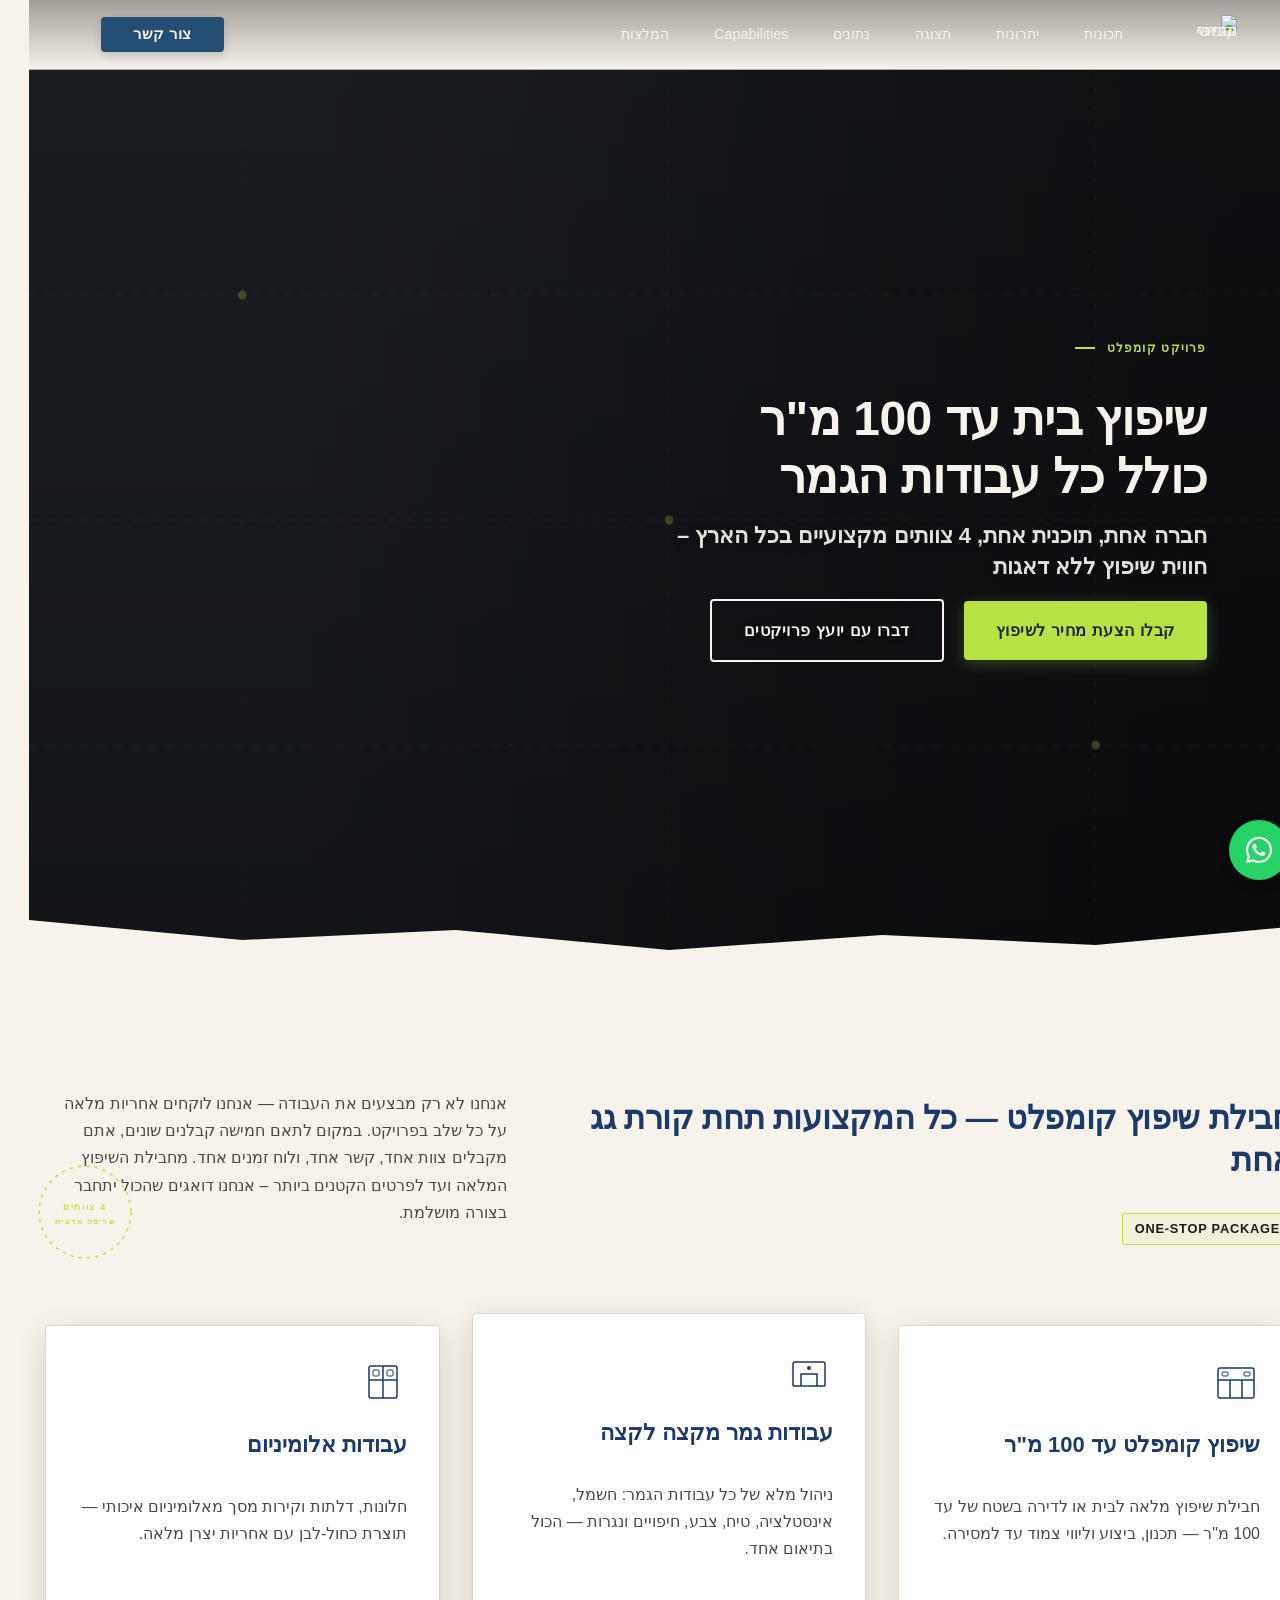
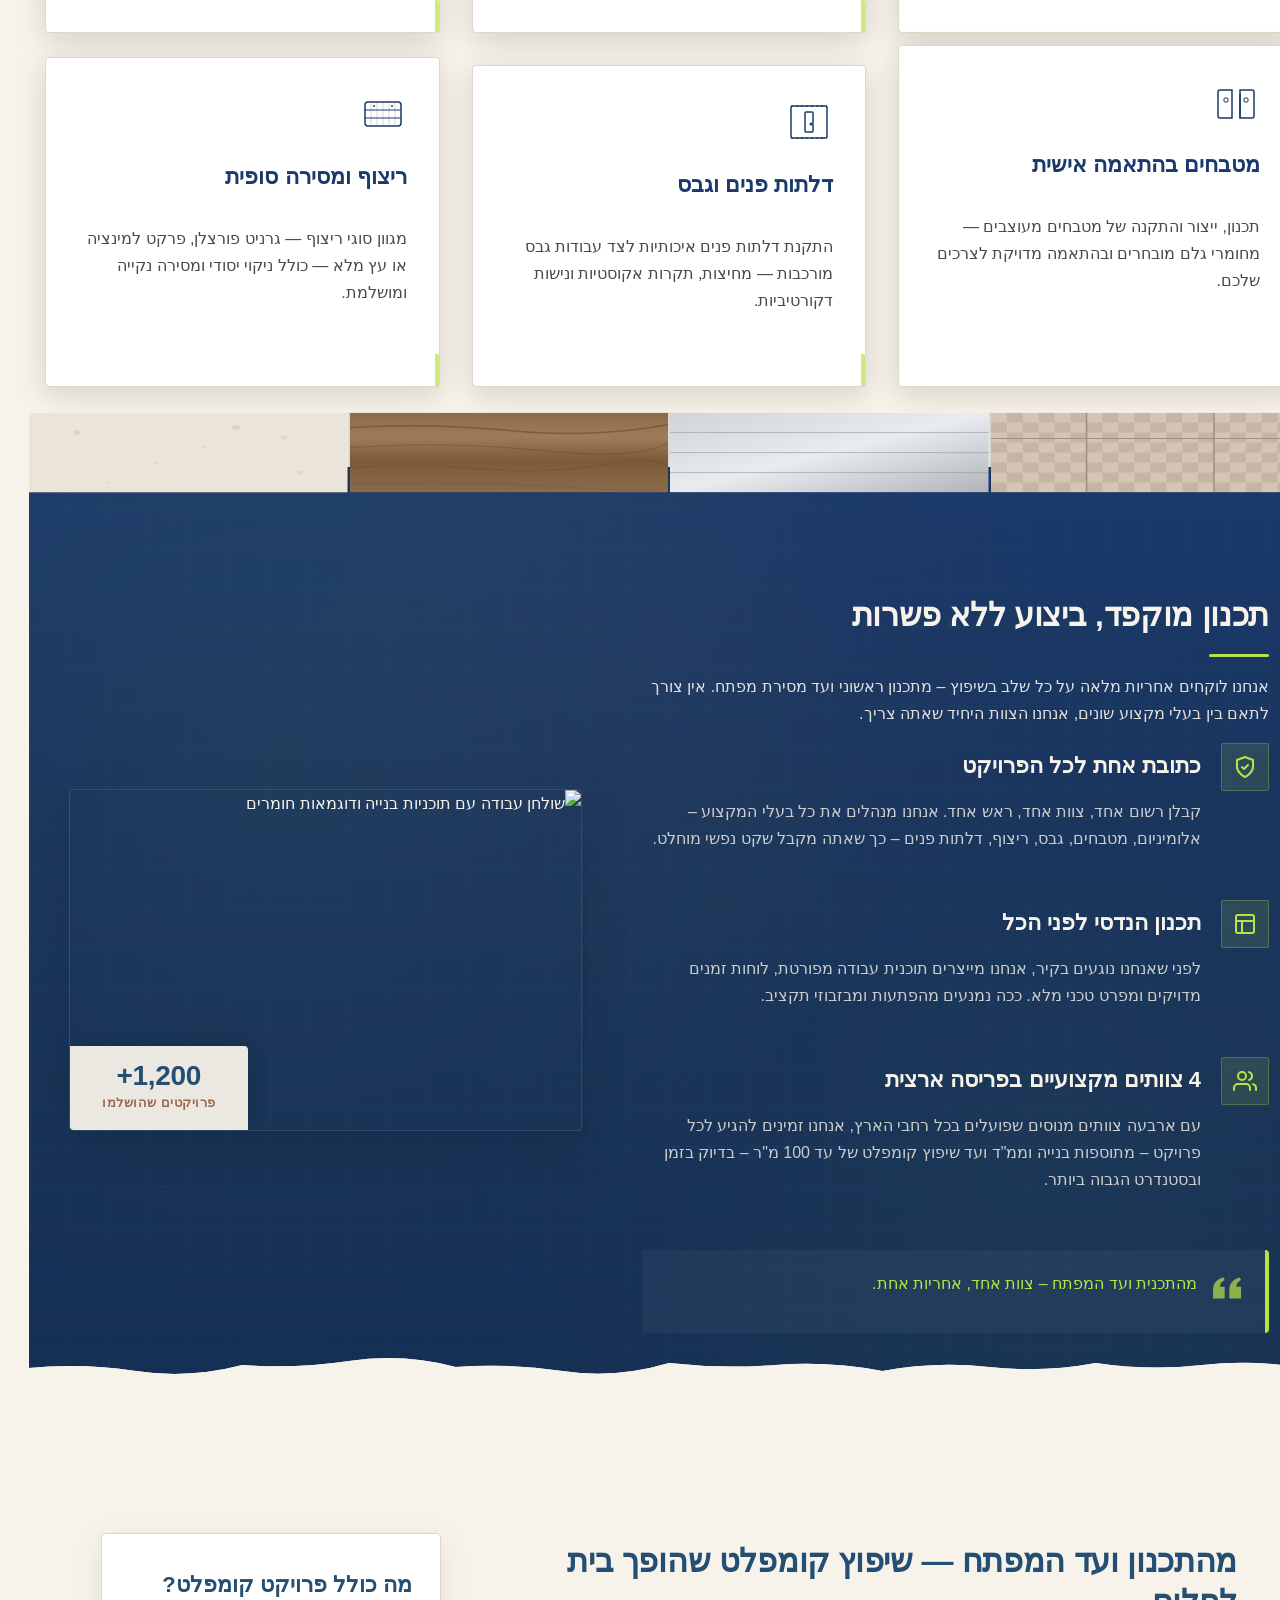
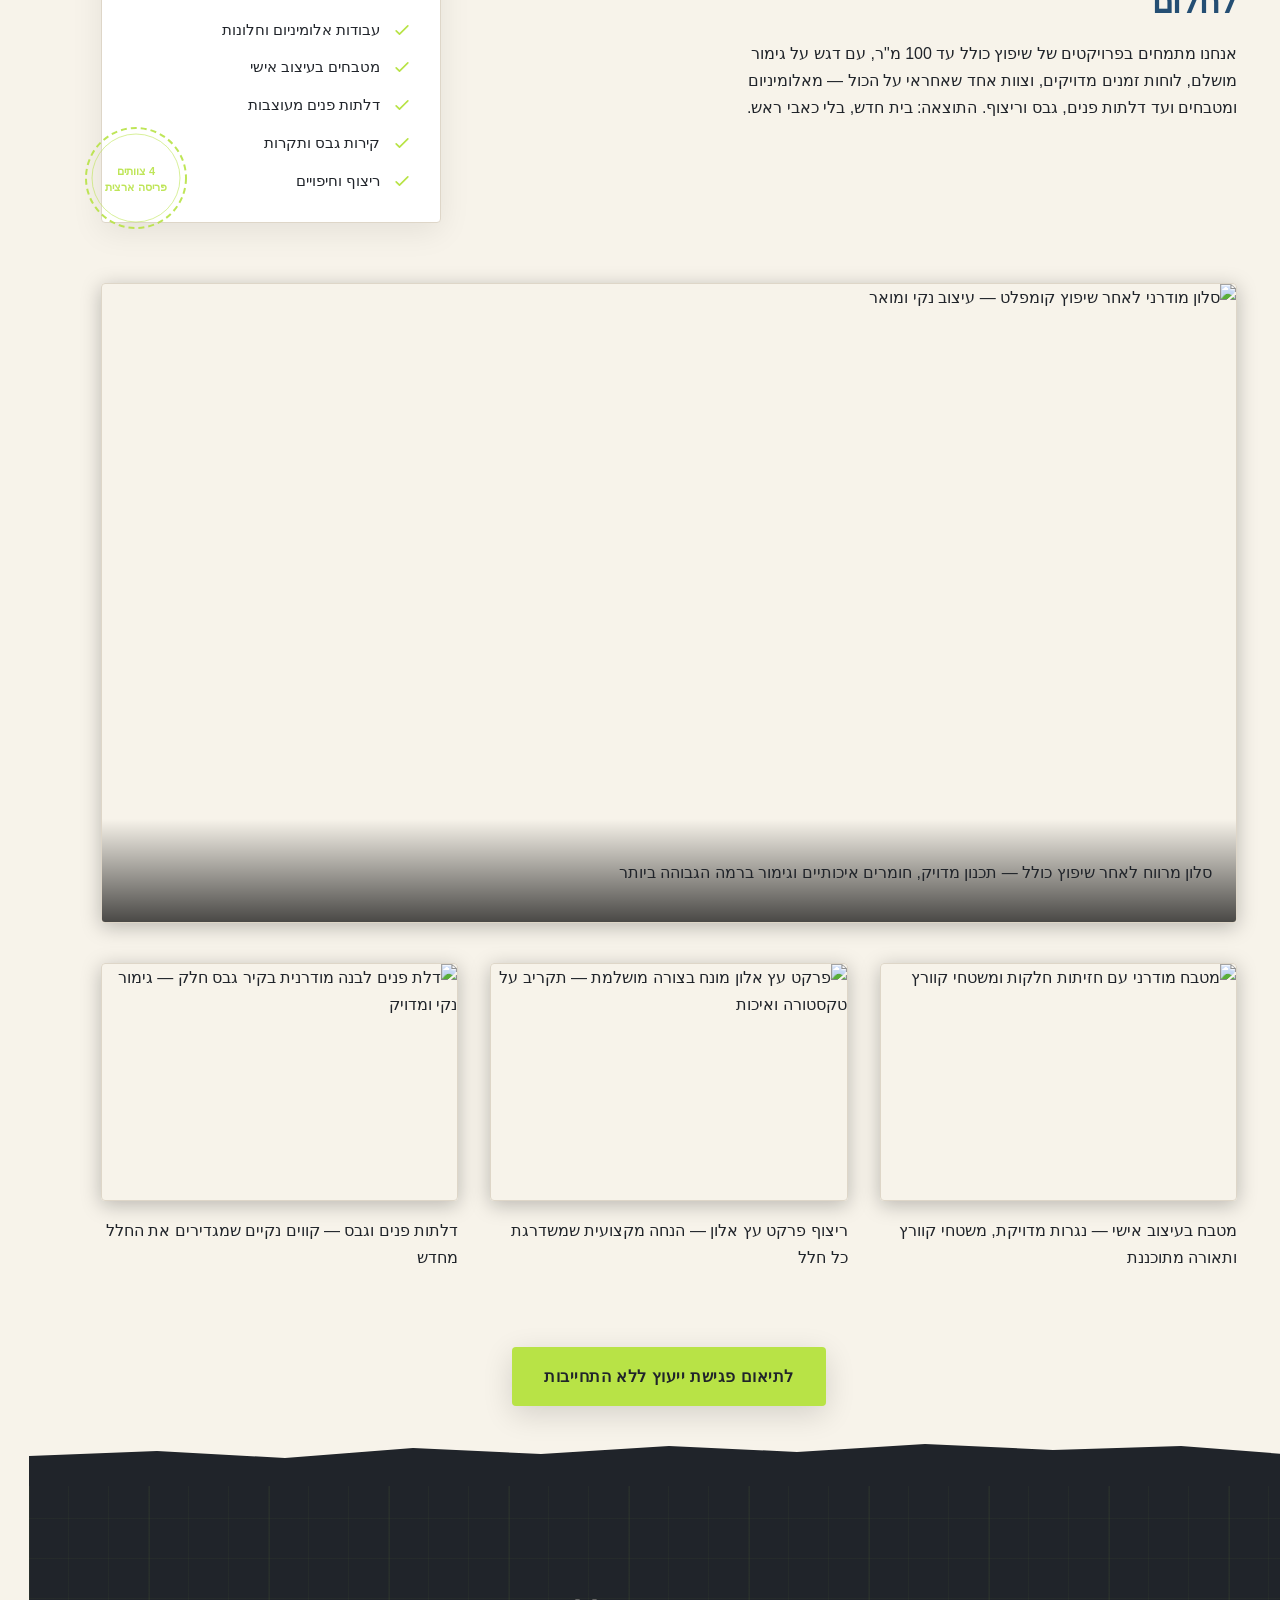
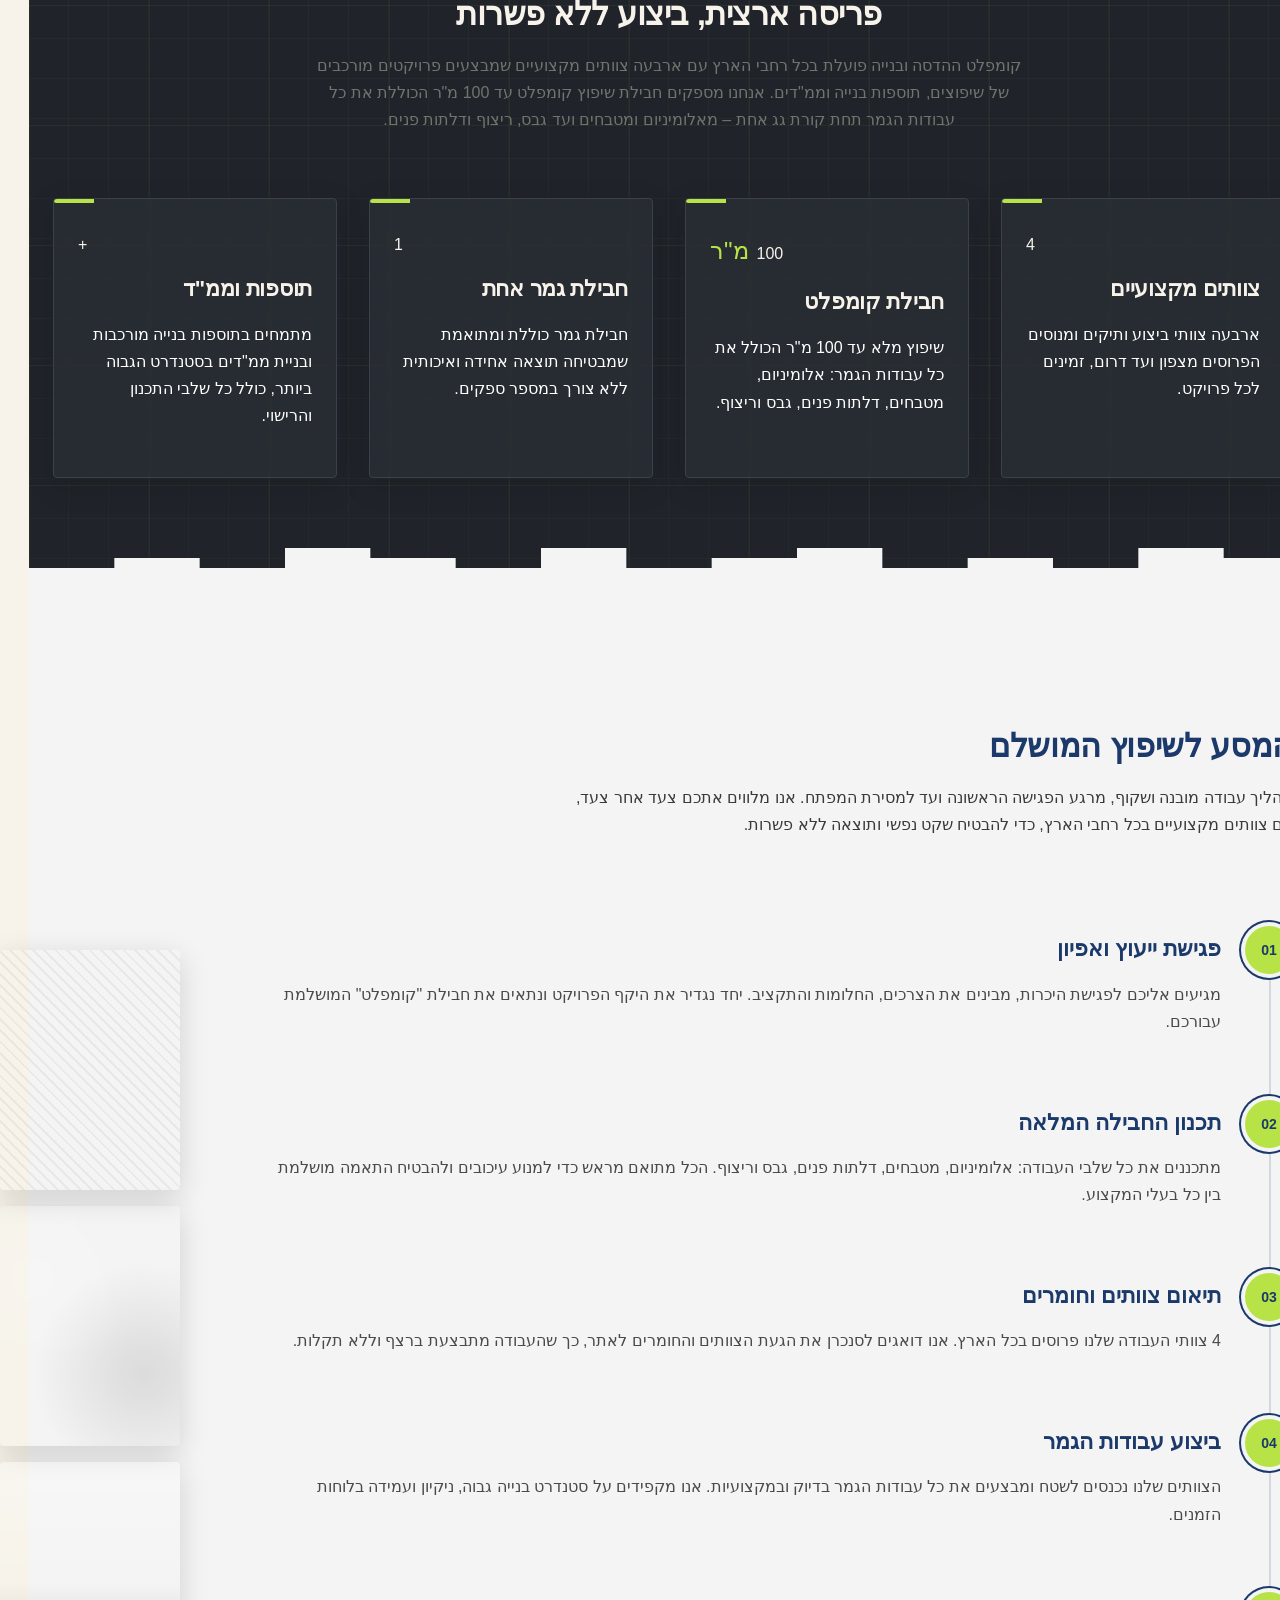
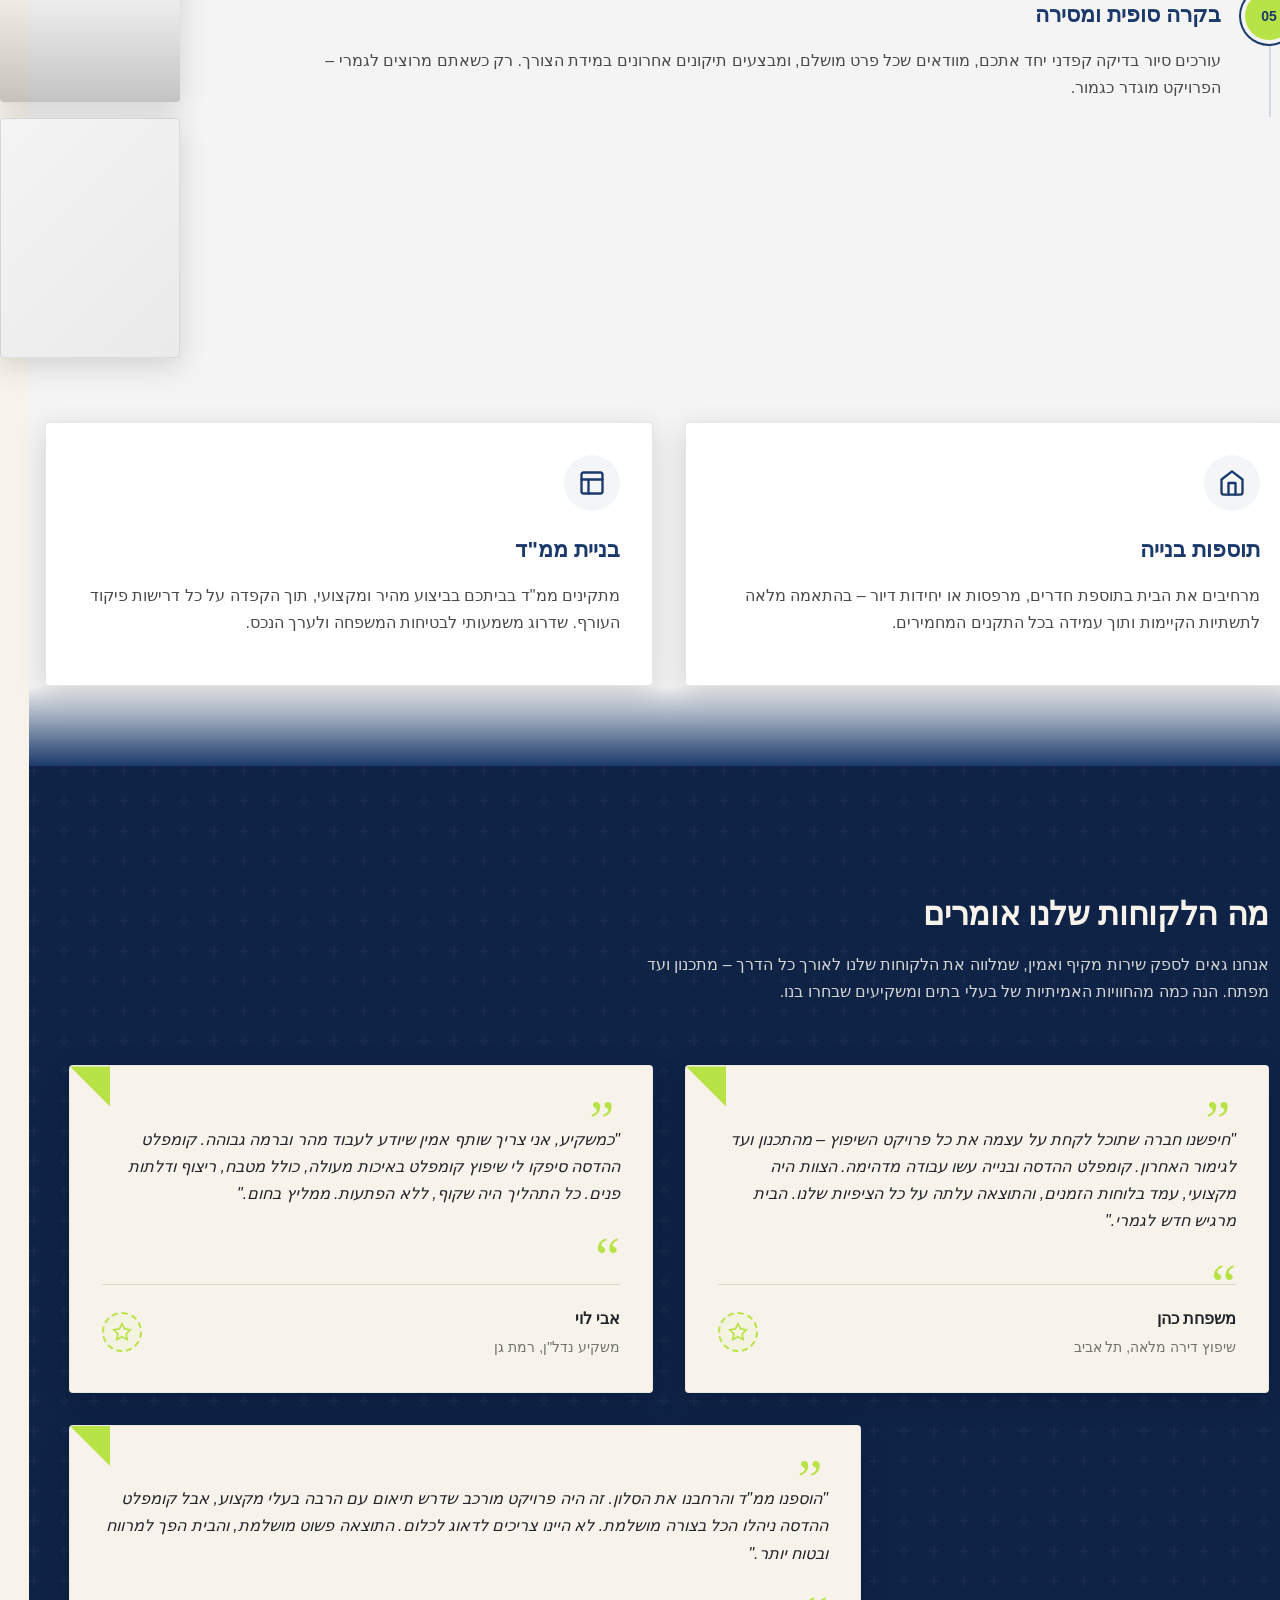
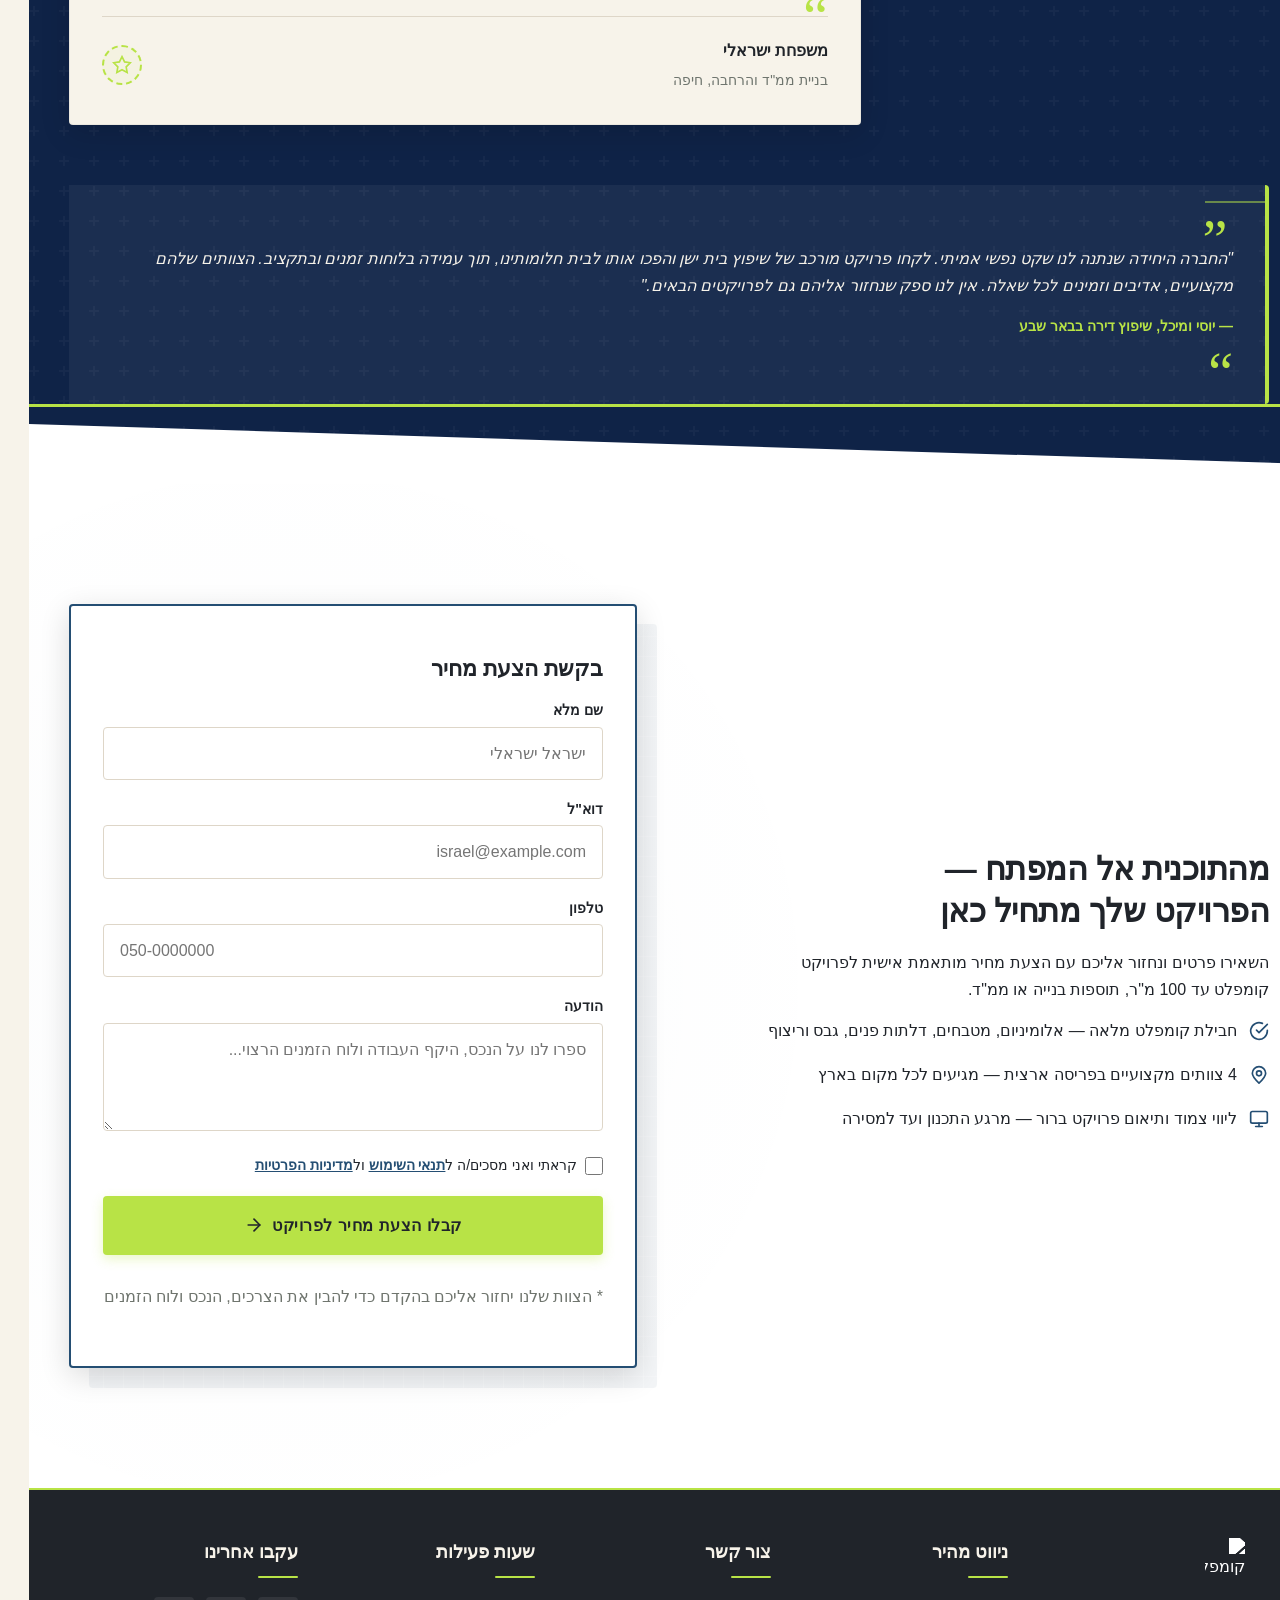
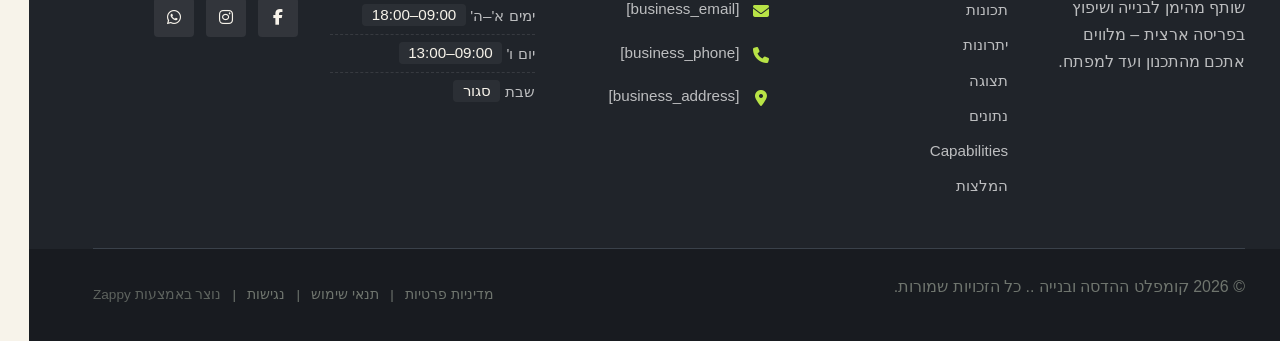
==== public/index.html @ 0e2bf9fd "Initial website commit" ====
<!doctype html><html dir="rtl" lang="he"><head><meta charset="UTF-8"><meta content="width=device-width,initial-scale=1" name="viewport"><meta content="index, follow" name="robots"><title>חבילת שיפוץ מלאה עד 100 מ״ר — קומפלט ההדסה ובנייה .</title><meta content="מחפשים שיפוצניק שמספק חוויה כוללת? קומפלט ההדסה מתמחים בחבילות שיפוץ ביתי עם אלומיניום, מטבחים, גבס וריצוף. ארבעה צוותים מקצועיים בפריסה ארצית." name="description"><meta content="שיפוצניק, שיפוצים בירושלים, חבילת שיפוץ מלאה, חברת שיפוצים ארצית, שיפוץ ביתי כולל" name="keywords"><link href="/assets/favicon.ico" rel="icon" type="image/x-icon"><link href="/assets/favicon-16x16.png" rel="icon" type="image/png" sizes="16x16"><link href="/assets/favicon-32x32.png" rel="icon" type="image/png" sizes="32x32"><link href="/assets/favicon-48x48.png" rel="icon" type="image/png" sizes="48x48"><link href="/assets/favicon-192x192.png" rel="icon" type="image/png" sizes="192x192"><link href="/assets/favicon-512x512.png" rel="icon" type="image/png" sizes="512x512"><link href="/assets/apple-touch-icon.png" rel="apple-touch-icon"><script>!function(){"use strict";var t="479a674d-bb8e-450c-9f7f-3952e49abede",e="https://api.zappy5.com/api/analytics/track",a=18e5,n=2592e6,o=!0,i=!0,r=!0;var s=function(){var e="zappy_visitor_"+t,a=null;try{if(a=localStorage.getItem(e)){var o=JSON.parse(a),i=Date.now();if(i-o.created<n)return o.lastSeen=i,localStorage.setItem(e,JSON.stringify(o)),o.id}}catch(t){console.warn("Zappy Analytics: LocalStorage not available")}var r="zv_"+Date.now()+"_"+Math.random().toString(36).substr(2,9);try{localStorage.setItem(e,JSON.stringify({id:r,created:Date.now(),lastSeen:Date.now()}))}catch(t){}return r}(),c=function(){var e="zappy_session_"+t,n=null;try{if(n=sessionStorage.getItem(e)){var o=JSON.parse(n),i=Date.now();if(i-o.timestamp<a)return o.timestamp=i,sessionStorage.setItem(e,JSON.stringify(o)),o.id}}catch(t){console.warn("Zappy Analytics: SessionStorage not available")}var r="zs_"+Date.now()+"_"+Math.random().toString(36).substr(2,9);try{sessionStorage.setItem(e,JSON.stringify({id:r,timestamp:Date.now()}))}catch(t){}return r}();function l(a,n){n=n||{};var o={website_id:t,event_type:a,page_path:window.location.pathname,referrer:document.referrer||"direct",visitor_id:s,session_id:c,metadata:n};if(navigator.sendBeacon){var i=new Blob([JSON.stringify(o)],{type:"application/json"});navigator.sendBeacon(e,i)}else fetch(e,{method:"POST",headers:{"Content-Type":"application/json"},body:JSON.stringify(o),keepalive:!0}).catch(function(t){console.warn("Zappy Analytics: Failed to track event",t)})}o&&l("pageview",{title:document.title,url:window.location.href}),i&&document.addEventListener("click",function(t){var e=t.target;if("BUTTON"===e.tagName||e.closest("button")){var a="BUTTON"===e.tagName?e:e.closest("button");l("click",{element:"button",text:a.textContent.trim().substring(0,100),id:a.id||null,class:a.className||null})}else if("A"===e.tagName||e.closest("a")){var n="A"===e.tagName?e:e.closest("a");l("navigation",{element:"link",text:n.textContent.trim().substring(0,100),href:n.href,external:n.hostname!==window.location.hostname})}},!0),r&&document.addEventListener("submit",function(t){var e=t.target;l("form_submit",{form_id:e.id||null,form_name:e.name||null,form_action:e.action||null,form_method:e.method||"GET"})},!0);var d=Date.now();window.addEventListener("beforeunload",function(){l("page_unload",{time_on_page:Math.floor((Date.now()-d)/1e3),page_path:window.location.pathname})}),window.zappyAnalytics={track:l,getVisitorId:function(){return s},getSessionId:function(){return c}}}()</script><meta content="חבילת שיפוץ מלאה עד 100 מ״ר — קומפלט ההדסה ובנייה ." property="og:title"><meta content="מחפשים שיפוצניק שמספק חוויה כוללת? קומפלט ההדסה מתמחים בחבילות שיפוץ ביתי עם אלומיניום, מטבחים, גבס וריצוף. ארבעה צוותים מקצועיים בפריסה ארצית." property="og:description"><meta content="summary_large_image" name="twitter:card"><meta content="חבילת שיפוץ מלאה עד 100 מ״ר — קומפלט ההדסה ובנייה ." name="twitter:title"><meta content="מחפשים שיפוצניק שמספק חוויה כוללת? קומפלט ההדסה מתמחים בחבילות שיפוץ ביתי עם אלומיניום, מטבחים, גבס וריצוף. ארבעה צוותים מקצועיים בפריסה ארצית." name="twitter:description"><meta content="website" property="og:type"><meta content="he_IL" property="og:locale"><style>.skip-link{position:absolute;top:0;left:0;transform:translateY(-200%);padding:12px 18px;background:var(--bg-dark,#1a1a1a);color:var(--text-light,#fff);font-weight:600;border-radius:0 0 8px 0;z-index:10000}.skip-link:focus{transform:none;outline:2px solid var(--ring,#fff);outline-offset:2px}:focus-visible{outline:2px solid var(--ring,currentColor);outline-offset:3px}</style><link href="/assets/favicon.ico" rel="icon" type="image/x-icon"><link href="/assets/favicon-16x16.png" rel="icon" type="image/png" sizes="16x16"><link href="/assets/favicon-32x32.png" rel="icon" type="image/png" sizes="32x32"><link href="/assets/favicon-48x48.png" rel="icon" type="image/png" sizes="48x48"><link href="/assets/favicon-192x192.png" rel="icon" type="image/png" sizes="192x192"><link href="/assets/favicon-512x512.png" rel="icon" type="image/png" sizes="512x512"><link href="/assets/apple-touch-icon.png" rel="apple-touch-icon"><link href="https://cdn.jsdelivr.net/npm/vanilla-cookieconsent@3/dist/cookieconsent.css" rel="stylesheet"><style id="zappy-critical-above-fold-css">html{box-sizing:border-box;-webkit-text-size-adjust:100%}*,::after,::before{box-sizing:inherit}body{margin:0;min-width:320px;overflow-x:clip}img,svg,video{max-width:100%;height:auto}main{display:block}.container{width:min(100% - 32px,1200px);margin-inline:auto}.navbar,header .navbar,header[role=banner],nav.navbar{position:relative;z-index:1000;width:100%}.nav-container,.navbar .container{display:flex;align-items:center;justify-content:space-between;min-height:64px}.logo,.logo-link img{display:block;width:35px;height:35px;object-fit:contain}#navMenu,.nav-menu{list-style:none}.fa,.fa-brands,.fa-regular,.fa-solid,.fab,.far,.fas{display:inline-block;min-width:1em;text-align:center}html:not(#zappy-noop) .navbar:has(.nav-ecommerce-icons)>.phone-header-btn,html:not(#zappy-noop)[data-zappy-site-type=ecommerce] .phone-header-btn{display:none!important;visibility:hidden!important;width:0!important;height:0!important;pointer-events:none!important}.hero-section,.index-hero-section,section[class*=hero]{position:relative;overflow:hidden;min-height:560px}.hero-bg-image,.hero-bg-wrapper,section[class*=hero] [class*=hero-bg]{position:absolute;inset:0;width:100%;height:100%}.hero-bg-image img,.hero-bg-wrapper img,section[class*=hero] [data-hero-bg],section[class*=hero] img[data-hero-background=true]{width:100%!important;height:100%!important;object-fit:cover!important;display:block}.hero-content,section[class*=hero] .container{position:relative;z-index:2}@media(max-width:768px){:root{--header-height:72px;--total-header-height:72px;--zappy-mobile-menu-top:72px}html[data-zappy-site-type=ecommerce] body{padding-top:var(--total-header-height,72px)}html[data-zappy-site-type=ecommerce] body>.navbar:not(.zappy-catalog-menu),html[data-zappy-site-type=ecommerce] body>nav.navbar{position:fixed!important;top:0;left:0;right:0;z-index:100000;width:100%;margin-bottom:0}.zappy-catalog-menu{position:fixed;top:var(--header-height,72px);left:0;right:0;z-index:99999}.nav-container,.navbar .container{min-height:60px}#navMenu,.nav-menu{max-width:100vw;overflow-x:hidden}.hero-section,.index-hero-section,section[class*=hero]{min-height:100svh}.hero-bg-image,.hero-bg-wrapper,.hero-scrim{min-height:100svh}}</style><link href="/styles.css" rel="preload" as="style"><link href="/styles.css" rel="stylesheet" media="print" onload='this.media="all"'><noscript><link href="/styles.css" rel="stylesheet"></noscript><script>window.ZAPPY_WEBSITE_ID="479a674d-bb8e-450c-9f7f-3952e49abede",window.ZAPPY_API_BASE="https://api.zappy5.com"</script><link href="/assets/site-index-hero-image-1.webp" rel="preload" as="image" fetchpriority="high"><style id="zappy-dropdown-submenu-styles">#navMenu li:has(.sub-menu),.nav-menu li:has(.sub-menu),.navbar li:has(.sub-menu),nav li:has(.sub-menu){position:relative}#navMenu .sub-menu,.nav-menu .sub-menu,.navbar .sub-menu,nav .sub-menu{display:block!important;position:absolute!important;top:100%;left:0;min-width:220px;background:#fff;border-radius:8px;box-shadow:0 8px 25px rgba(0,0,0,.15);padding:8px 0;opacity:0;visibility:hidden;transform:translateY(10px);transition:all .3s ease;z-index:1000;list-style:none;pointer-events:none}#navMenu li:hover>.sub-menu,.nav-menu li:hover>.sub-menu,.navbar li:hover>.sub-menu,nav li:hover>.sub-menu{opacity:1!important;visibility:visible!important;transform:translateY(0)!important;pointer-events:auto!important}.sub-menu li{list-style:none;margin:0;padding:0}.sub-menu a{display:block!important;padding:10px 16px!important;color:var(--text-dark,#333)!important;font-weight:500;text-decoration:none;white-space:nowrap;transition:background-color .2s}.sub-menu .zappy-nav-child>a{padding-left:28px!important;font-size:.9em!important;opacity:.85!important}[dir=rtl] .sub-menu .zappy-nav-child>a,html[lang=ar] .sub-menu .zappy-nav-child>a,html[lang=he] .sub-menu .zappy-nav-child>a{padding-left:10px!important;padding-right:28px!important}.sub-menu .zappy-nav-parent>a{font-weight:600!important}.sub-menu a:hover{background-color:#f5f5f5}[dir=rtl] .nav-menu .sub-menu,[dir=rtl] .navbar .sub-menu,[dir=rtl] nav .sub-menu,html[lang=ar] .nav-menu .sub-menu,html[lang=ar] .navbar .sub-menu,html[lang=ar] nav .sub-menu,html[lang=he] .nav-menu .sub-menu,html[lang=he] .navbar .sub-menu,html[lang=he] nav .sub-menu{left:auto!important;right:0!important}.sub-menu:empty,.sub-menu:not(:has(li)):not(:has(> a)),.sub-menu:not(:has(li:not(.zappy-hidden-menu-item))):not(:has(> a)){display:none!important;opacity:0!important;visibility:hidden!important;pointer-events:none!important}li:has(.menu-group-title):hover>.sub-menu{opacity:1!important;visibility:visible!important;transform:translateY(0)!important;pointer-events:auto!important}#navMenu>li>.menu-group-title,.nav-menu>li>.menu-group-title{display:inline-block;padding:.5rem 1rem;cursor:default;user-select:none}@media (max-width:768px){#navMenu .sub-menu,.nav-menu .sub-menu,.navbar .sub-menu,nav .sub-menu{position:static!important;transform:none!important;box-shadow:none!important;background:0 0!important;max-height:0;overflow:hidden;opacity:0;visibility:hidden;transition:max-height .3s ease,opacity .3s ease;padding:0!important;border-radius:0!important}#navMenu .sub-menu.mobile-expanded,.nav-menu .sub-menu.mobile-expanded,.navbar .sub-menu.mobile-expanded{max-height:none!important;overflow-y:visible!important;opacity:1!important;visibility:visible!important;padding:8px 0 8px 16px!important}[dir=rtl] .sub-menu.mobile-expanded,html[lang=he] .sub-menu.mobile-expanded{padding:8px 16px 8px 0!important}#navMenu li:hover>.sub-menu,.nav-menu li:hover>.sub-menu,.navbar li:hover>.sub-menu,nav li:hover>.sub-menu{opacity:0;visibility:hidden;pointer-events:none}#navMenu li>.sub-menu.mobile-expanded,.nav-menu li>.sub-menu.mobile-expanded,.navbar li>.sub-menu.mobile-expanded,nav li>.sub-menu.mobile-expanded{opacity:1!important;visibility:visible!important;pointer-events:auto!important}#navMenu li:has(.sub-menu),.nav-menu li:has(.sub-menu),.navbar li:has(.sub-menu),nav li:has(.sub-menu){display:flex!important;flex-wrap:wrap!important;align-items:center!important;position:relative!important;min-height:44px!important}#navMenu li:has(.sub-menu)>a,.nav-menu li:has(.sub-menu)>a,.navbar li:has(.sub-menu)>a,nav li:has(.sub-menu)>a{flex:1!important;min-width:0!important}#navMenu li:has(.sub-menu)>.menu-group-title,.nav-menu li:has(.sub-menu)>.menu-group-title,.navbar li:has(.sub-menu)>.menu-group-title,nav li:has(.sub-menu)>.menu-group-title{flex:1!important;min-width:0!important;padding:0!important;line-height:inherit!important}#navMenu li:has(.sub-menu)>.sub-menu,.nav-menu li:has(.sub-menu)>.sub-menu,.navbar li:has(.sub-menu)>.sub-menu,nav li:has(.sub-menu)>.sub-menu{flex-basis:100%!important;width:100%!important}#navMenu li:has(.sub-menu)>a [class*=arrow],#navMenu li:has(.sub-menu)>a [class*=chevron],.nav-menu li:has(.sub-menu)>a .fa-angle-down,.nav-menu li:has(.sub-menu)>a .fa-chevron-down,.nav-menu li:has(.sub-menu)>a [class*=arrow],.nav-menu li:has(.sub-menu)>a [class*=chevron],nav li:has(.sub-menu)>a [class*=arrow],nav li:has(.sub-menu)>a [class*=chevron]{display:none!important;visibility:hidden!important}.mobile-submenu-toggle{display:flex!important;align-items:center!important;justify-content:center!important;width:44px!important;height:auto!important;background:0 0!important;border:none!important;cursor:pointer!important;color:var(--text-light)!important;position:static!important;flex-shrink:0!important;align-self:stretch!important;z-index:2!important;padding:0!important;margin:0!important}.mobile-submenu-toggle::after{content:''!important;width:0!important;height:0!important;border-left:6px solid transparent!important;border-right:6px solid transparent!important;border-top:7px solid currentColor!important;transition:transform .3s ease!important}.mobile-submenu-toggle.expanded::after{transform:rotate(180deg)!important}.sub-menu a{padding:10px 0!important;display:block!important;color:var(--text-light)!important;white-space:normal!important}.sub-menu .zappy-nav-child>a{padding-left:28px!important;font-size:.9em!important;opacity:.85!important}[dir=rtl] .sub-menu .zappy-nav-child>a,html[lang=ar] .sub-menu .zappy-nav-child>a,html[lang=he] .sub-menu .zappy-nav-child>a{padding-left:0!important;padding-right:28px!important}.sub-menu .zappy-nav-parent>a{font-weight:600!important}#navMenu.active,.nav-menu.active{max-width:100vw!important;overflow-x:hidden!important;box-sizing:border-box!important}.navbar .sub-menu li a,.zappy-products-dropdown .sub-menu a,nav.navbar .sub-menu li a{color:var(--text-light)!important}}@media (min-width:769px){.mobile-submenu-toggle{display:none!important}}</style><style id="zappy-widget-visibility">html[dir=rtl] .whatsapp-float{right:20px!important;left:auto!important}html:not([dir]) .whatsapp-float,html[dir=ltr] .whatsapp-float{left:20px!important;right:auto!important}html[dir=rtl] #mic-access-tool-general-button,html[dir=rtl] #mic-init-access-tool #mic-access-tool-general-button,html[dir=rtl] #mic-init-access-tool .mic-access-tool-general-button,html[dir=rtl] ._access-icon,html[dir=rtl] .mic-access-tool-general-button{left:20px!important;right:auto!important}html:not([dir]) #mic-access-tool-general-button,html:not([dir]) #mic-init-access-tool #mic-access-tool-general-button,html:not([dir]) #mic-init-access-tool .mic-access-tool-general-button,html:not([dir]) ._access-icon,html:not([dir]) .mic-access-tool-general-button,html[dir=ltr] #mic-access-tool-general-button,html[dir=ltr] #mic-init-access-tool #mic-access-tool-general-button,html[dir=ltr] #mic-init-access-tool .mic-access-tool-general-button,html[dir=ltr] ._access-icon,html[dir=ltr] .mic-access-tool-general-button{right:20px!important;left:auto!important}@media (max-width:768px){.whatsapp-float{display:flex!important}}@media (min-width:769px){.whatsapp-float{display:flex!important}}@media (max-width:768px){#mic-access-tool-general-button,#mic-init-access-tool #mic-access-tool-general-button,#mic-init-access-tool .mic-access-tool-general-button,._access-icon,.mic-access-tool-general-button{display:flex!important;visibility:visible!important;opacity:1!important;pointer-events:auto!important}#mic-access-tool-box.opened-mic-access-tool,#mic-init-access-tool #mic-access-tool-box.opened-mic-access-tool,.mic-access-tool-box.opened-mic-access-tool{visibility:visible!important;opacity:1!important;pointer-events:auto!important}}@media (min-width:769px){#mic-access-tool-general-button,#mic-init-access-tool #mic-access-tool-general-button,#mic-init-access-tool .mic-access-tool-general-button,._access-icon,.mic-access-tool-general-button{display:flex!important;visibility:visible!important;opacity:1!important;pointer-events:auto!important}#mic-access-tool-box.opened-mic-access-tool,#mic-init-access-tool #mic-access-tool-box.opened-mic-access-tool,.mic-access-tool-box.opened-mic-access-tool{visibility:visible!important;opacity:1!important;pointer-events:auto!important}}</style></head><body><a href="#main" class="skip-link">דלג לתוכן הראשי</a><nav class="navbar" dir="rtl"><button class="mobile-toggle" aria-label="Menu" id="mobileToggle"><svg viewBox="0 0 24 24" fill="none" height="24" width="24" class="hamburger-icon"><path d="M3 12h18M3 6h18M3 18h18" stroke="currentColor" stroke-width="2" stroke-linecap="round"></path></svg> <svg viewBox="0 0 24 24" fill="none" height="24" width="24" class="close-icon" style="display:none"><path d="M18 6L6 18M6 6l12 12" stroke="currentColor" stroke-width="2" stroke-linecap="round"></path></svg></button> <button class="phone-header-btn" aria-label="Call" data-phone="+972-0-000-0000"><svg viewBox="0 0 24 24" fill="currentColor" height="20" width="20"><path d="M22 16.92v3a2 2 0 0 1-2.18 2 19.79 19.79 0 0 1-8.63-3.07 19.5 19.5 0 0 1-6-6 19.79 19.79 0 0 1-3.07-8.67A2 2 0 0 1 4.11 2h3a2 2 0 0 1 2 1.72 12.84 12.84 0 0 0 .7 2.81 2 2 0 0 1-.45 2.11L8.09 9.91a16 16 0 0 0 6 6l1.27-1.27a2 2 0 0 1 2.11-.45 12.84 12.84 0 0 0 2.81.7A2 2 0 0 1 22 16.92z"></path></svg></button><div class="nav-container"><div class="nav-right-group"><div class="nav-brand"><a href="/" class="logo-link"><img alt="קומפלט ההדסה ובנייה ." decoding="async" height="35" src="/assets/site-----image-1.webp" width="35" class="logo"></a></div><ul class="nav-menu" id="navMenu"><li><a href="#features">תכונות</a></li><li><a href="#benefits">יתרונות</a></li><li><a href="#showcase">תצוגה</a></li><li><a href="#stats">נתונים</a></li><li><a href="#capabilities">Capabilities</a></li><li><a href="#testimonials">המלצות</a></li><li class="mobile-contact-link nav-cta-mobile-item"><a href="#cta" class="nav-cta-btn">צור קשר</a></li></ul></div><div class="nav-cta-container"><a href="#cta" class="nav-cta-btn">צור קשר</a></div></div></nav><script>window.addEventListener("load",function(){const e=document.querySelector(".navbar, nav, header");if(!e)return void console.log("[Navbar] Navbar element not found");let t=document.getElementById("mobileToggle")||document.querySelector(".mobile-toggle")||document.querySelector(".hamburger")||document.querySelector(".hamburger-menu")||document.querySelector(".menu-toggle")||document.querySelector(".burger-menu")||document.querySelector('[aria-label="Menu"]')||document.querySelector('[aria-label="תפריט"]');const o=document.querySelector(".phone-header-btn"),n=window.getComputedStyle(e);let r=n.backgroundColor;if(console.log("[Navbar] Initial navbar background:",r),"transparent"===r||"rgba(0, 0, 0, 0)"===r||r.startsWith("rgba")&&r.includes(", 0)")){const e=n.backgroundImage;if(e&&"none"!==e)console.log("[Navbar] Navbar has background image/gradient, using dark text"),r="rgb(240, 240, 240)";else{const e=window.getComputedStyle(document.body).backgroundColor;console.log("[Navbar] Navbar transparent, using body background:",e),r=e}}const a=r.match(/\d+/g);if(a&&a.length>=3){const e=(.299*parseInt(a[0])+.587*parseInt(a[1])+.114*parseInt(a[2]))/255;console.log("[Navbar] Mobile button colors preserved from Claude CSS (luminance:",e.toFixed(2)+")");const n=document.createElement("style");n.id="zappy-mobile-nav-fix";document.documentElement.lang;document.documentElement.dir,n.textContent='\n        /* Hide mobile buttons on desktop, show only on mobile */\n        @media (min-width: 769px) {\n          .mobile-toggle,\n          .phone-header-btn {\n            display: none !important;\n          }\n        }\n        \n        /* Show and position mobile buttons correctly on mobile */\n        @media (max-width: 768px) {\n          .navbar,\n          nav.navbar {\n            min-height: 70px !important;\n          }\n\n          .mobile-toggle,\n          .phone-header-btn {\n            position: absolute !important;\n            top: 0 !important;\n            bottom: 0 !important;\n            margin-top: auto !important;\n            margin-bottom: auto !important;\n            transform: none !important;\n            z-index: 1001 !important;\n            display: flex !important;\n            align-items: center !important;\n            justify-content: center !important;\n            width: 36px !important;\n            height: 36px !important;\n            border-radius: 50% !important;\n            border: none !important;\n            cursor: pointer !important;\n            padding: 6px !important;\n            background: none !important;\n            color: var(--nav-text, var(--text-light)) !important;\n            touch-action: manipulation !important;\n            -webkit-tap-highlight-color: transparent !important;\n          }\n\n          html[data-zappy-site-type="ecommerce"] .phone-header-btn,\n          body[data-zappy-site-type="ecommerce"] .phone-header-btn,\n          html[data-zappy-site-type="ecommerce"] header .phone-header-btn,\n          html[data-zappy-site-type="ecommerce"] nav .phone-header-btn {\n            display: none !important;\n            visibility: hidden !important;\n            width: 0 !important;\n            height: 0 !important;\n            min-width: 0 !important;\n            overflow: hidden !important;\n          }\n          \n          /* LTR positioning (default): hamburger LEFT, phone RIGHT */\n          html:not([dir="rtl"]):not([lang="he"]):not([lang="ar"]) .mobile-toggle,\n          html[dir="ltr"] .mobile-toggle {\n            left: 12px !important;\n            right: auto !important;\n          }\n          html:not([dir="rtl"]):not([lang="he"]):not([lang="ar"]) .phone-header-btn,\n          html[dir="ltr"] .phone-header-btn {\n            right: 12px !important;\n            left: auto !important;\n          }\n          \n          /* RTL positioning: hamburger RIGHT, phone LEFT */\n          html[dir="rtl"] .mobile-toggle,\n          html[lang="he"] .mobile-toggle,\n          html[lang="ar"] .mobile-toggle {\n            right: 12px !important;\n            left: auto !important;\n          }\n          html[dir="rtl"] .phone-header-btn,\n          html[lang="he"] .phone-header-btn,\n          html[lang="ar"] .phone-header-btn {\n            left: 12px !important;\n            right: auto !important;\n          }\n          \n          /* CRITICAL: Ensure nav-container has min-height on mobile */\n          /* All children are positioned absolutely/fixed on mobile, so height:auto collapses to 0 */\n          .nav-container {\n            min-height: 70px !important;\n            position: relative !important;\n          }\n          \n          /* Ensure SVG icons are properly sized and inherit color */\n          .mobile-toggle svg,\n          .phone-header-btn svg {\n            width: 24px !important;\n            height: 24px !important;\n            /* Don\'t force display - let JavaScript control hamburger/close toggle */\n          }\n          \n          /* Reset nav-cta-container on mobile - remove desktop box-shadow/padding */\n          /* that creates a visible ghost box when CTA button is hidden */\n          .nav-cta-container {\n            box-shadow: none !important;\n            padding: 0 !important;\n          }\n          \n          /* Hide nav-cta-container entirely on mobile when there\'s no lang-switcher */\n          /* (only the CTA button is inside, and it\'s hidden on mobile) */\n          .nav-cta-container:not(:has(.lang-switcher)) {\n            display: none !important;\n          }\n          \n          /* CRITICAL: Prevent hero image fade gradient from bleeding over headline text */\n          /* The .image-fade-gradient has bottom: -30px (extends below parent) */\n          /* On mobile stacked layout, this overlaps the h1 text below the image */\n          .hero-image-column {\n            overflow: hidden !important;\n          }\n          .image-fade-gradient {\n            bottom: 0 !important;\n          }\n          \n          /* Hide desktop language switcher on mobile - hamburger menu handles it */\n          /* High specificity to override stored CSS */\n          .lang-switcher,\n          .nav-cta-container .lang-switcher,\n          .nav-container .lang-switcher,\n          .navbar .lang-switcher,\n          .navbar .nav-cta-container .lang-switcher {\n            display: none !important;\n          }\n        }\n      ';const r=document.getElementById("zappy-mobile-nav-fix");r&&r.remove(),document.head.appendChild(n),console.log("[Navbar] Critical CSS injected for mobile nav positioning");const i=window.innerWidth<=768;if(t){const e=t.querySelector(".hamburger-icon"),o=t.querySelector(".close-icon");e&&(e.style.setProperty("width","24px","important"),e.style.setProperty("height","24px","important"),e.style.setProperty("display","block","important")),o&&(o.style.setProperty("width","24px","important"),o.style.setProperty("height","24px","important"),o.style.setProperty("display","none","important")),i?(t.style.setProperty("position","absolute","important"),t.style.setProperty("top","0","important"),t.style.setProperty("bottom","0","important"),t.style.setProperty("margin-top","auto","important"),t.style.setProperty("margin-bottom","auto","important"),t.style.setProperty("transform","none","important"),t.style.setProperty("z-index","1001","important"),t.style.removeProperty("left"),t.style.removeProperty("right"),console.log("[Navbar] Mobile toggle positioning applied (mobile viewport)")):(t.style.removeProperty("position"),t.style.removeProperty("top"),t.style.removeProperty("transform"),t.style.removeProperty("z-index"),t.style.removeProperty("left"),t.style.removeProperty("right"),console.log("[Navbar] Desktop viewport - cleared mobile toggle inline positioning"))}if(o){const e=o.querySelector("svg");e&&(e.style.width="24px",e.style.height="24px",e.setAttribute("width","24"),e.setAttribute("height","24")),i?(o.style.setProperty("position","absolute","important"),o.style.setProperty("top","0","important"),o.style.setProperty("bottom","0","important"),o.style.setProperty("margin-top","auto","important"),o.style.setProperty("margin-bottom","auto","important"),o.style.setProperty("transform","none","important"),o.style.setProperty("z-index","1001","important"),o.style.removeProperty("left"),o.style.removeProperty("right"),console.log("[Navbar] Phone button positioning applied (mobile viewport)")):(o.style.removeProperty("position"),o.style.removeProperty("top"),o.style.removeProperty("transform"),o.style.removeProperty("z-index"),o.style.removeProperty("left"),o.style.removeProperty("right"),console.log("[Navbar] Desktop viewport - cleared phone button inline positioning"))}}else console.log("[Navbar] Could not parse background color:",r);t=document.getElementById("mobileToggle")||document.querySelector(".mobile-toggle")||document.querySelector(".hamburger")||document.querySelector(".hamburger-menu")||document.querySelector(".menu-toggle")||document.querySelector(".burger-menu")||document.querySelector('[aria-label="Menu"]')||document.querySelector('[aria-label="תפריט"]');const i=document.getElementById("navMenu")||document.querySelector(".nav-menu")||document.querySelector(".nav-links")||document.querySelector("nav ul:not(.submenu)");if(!t||!i)return void console.log("[Navbar] Mobile toggle or menu not found:",{toggle:!!t,menu:!!i});i.id||(i.id="navMenu"),console.log("[Navbar] Initializing mobile menu...");const l=t.cloneNode(!0);t.parentNode.replaceChild(l,t);var s=0;function p(e){var t=Date.now();t-s<300||(s=t,function(e){e.preventDefault(),e.stopPropagation();const t=l.querySelector(".hamburger-icon"),o=l.querySelector(".close-icon");i.classList.contains("active")?(i.classList.remove("active"),t&&t.style.setProperty("display","block","important"),o&&o.style.setProperty("display","none","important"),document.body.style.overflow="",document.body.classList.remove("menu-open"),console.log("[Navbar] Menu closed")):(i.classList.add("active"),t&&t.style.setProperty("display","none","important"),o&&o.style.setProperty("display","block","important"),document.body.style.overflow="hidden",document.body.classList.add("menu-open"),console.log("[Navbar] Menu opened"))}(e))}l.addEventListener("click",p),l.addEventListener("touchend",p),document.addEventListener("keydown",function(e){if(("Escape"===e.key||"Esc"===e.key)&&i.classList.contains("active")){const e=l.querySelector(".hamburger-icon"),t=l.querySelector(".close-icon");i.classList.remove("active"),e&&e.style.setProperty("display","block","important"),t&&t.style.setProperty("display","none","important"),document.body.style.overflow="",document.body.classList.remove("menu-open"),console.log("[Navbar] Menu closed (Escape)")}}),i.querySelectorAll("a").forEach(function(e){e.addEventListener("click",function(){if("#"===this.getAttribute("href"))return;const e=l.querySelector(".hamburger-icon"),t=l.querySelector(".close-icon");i.classList.remove("active"),e&&e.style.setProperty("display","block","important"),t&&t.style.setProperty("display","none","important"),document.body.style.overflow="",document.body.classList.remove("menu-open"),console.log("[Navbar] Menu closed (link clicked)")})});var m=i.querySelectorAll(".dropdown-toggle");m.forEach(function(e){e.addEventListener("click",function(e){e.preventDefault(),e.stopPropagation();var t=this.closest(".nav-dropdown");t&&(t.parentNode.querySelectorAll(".nav-dropdown.open").forEach(function(e){e!==t&&e.classList.remove("open")}),t.classList.toggle("open"),console.log("[Navbar] Dropdown toggled:",t.classList.contains("open")?"open":"closed"))})}),document.addEventListener("click",function(e){e.target.closest(".nav-dropdown")||document.querySelectorAll(".nav-dropdown.open").forEach(function(e){e.classList.remove("open")})}),console.log("[Navbar] Dropdown handlers initialized for "+m.length+" dropdowns"),o&&o.addEventListener("click",function(){const e=document.querySelectorAll('a[href^="tel:"]'),t=e.length>0?e[0].getAttribute("href").replace("tel:",""):"[business_phone]";window.location.href="tel:"+t,console.log("[Navbar] Phone button clicked")}),console.log("[Navbar] Mobile menu initialized successfully")})</script><main id="main"><section class="index-hero-section" data-band-index="0" data-layout-spec="בית-hero" id="hero" dir="rtl" data-hero-type="fullscreen-scrim"><div class="hero-bg-wrapper"><img alt="שיפוץ פנים יוקרתי - סלון ומטבח מודרני" decoding="async" height="1080" src="/assets/site-index-hero-image-1.webp" width="1920" data-context="A wide-angle shot of a newly renovated luxury apartment living room in Israel, featuring clean modern kitchen surfaces with a marble island, elegant aluminum window frames letting in soft warm sunlight, light oak herringbone parquet flooring, and subtle construction measurement marks drawn as thin white lines over the scene. The overall feeling is premium, confident, and transformative." data-placeholder="index-hero-image-1" fetchpriority="high" loading="eager" data-hero-bg="true"></div><div class="hero-scrim" aria-hidden="true"></div><div class="blueprint-lines" aria-hidden="true"><svg viewBox="0 0 1200 800" preserveAspectRatio="none"><line x1="0" x2="1200" y1="200" y2="200" stroke="rgba(255,255,255,0.06)" stroke-width="1" stroke-dasharray="8 8"></line><line x1="0" x2="1200" y1="400" y2="400" stroke="rgba(255,255,255,0.06)" stroke-width="1" stroke-dasharray="8 8"></line><line x1="0" x2="1200" y1="600" y2="600" stroke="rgba(255,255,255,0.06)" stroke-width="1" stroke-dasharray="8 8"></line><line x1="200" x2="200" y1="0" y2="800" stroke="rgba(255,255,255,0.04)" stroke-width="1" stroke-dasharray="4 12"></line><line x1="600" x2="600" y1="0" y2="800" stroke="rgba(255,255,255,0.04)" stroke-width="1" stroke-dasharray="4 12"></line><line x1="1000" x2="1000" y1="0" y2="800" stroke="rgba(255,255,255,0.04)" stroke-width="1" stroke-dasharray="4 12"></line><circle cx="200" cy="200" r="4" fill="rgba(184,227,70,0.3)"></circle><circle cx="600" cy="400" r="4" fill="rgba(184,227,70,0.3)"></circle><circle cx="1000" cy="600" r="4" fill="rgba(184,227,70,0.3)"></circle></svg></div><div class="hero-overlay-group"><div class="hero-content-container"><span class="hero-eyebrow">פרויקט קומפלט</span><h1 class="hero-headline">שיפוץ בית עד 100 מ"ר<br>כולל כל עבודות הגמר</h1><h3 class="hero-subtitle">חברה אחת, תוכנית אחת, 4 צוותים מקצועיים בכל הארץ – חווית שיפוץ ללא דאגות</h3><div class="hero-cta-group"><a href="#contact" class="btn-primary-accent">קבלו הצעת מחיר לשיפוץ</a> <a href="#contact" class="btn-secondary-outline">דברו עם יועץ פרויקטים</a></div></div></div><div class="hero-divider-wrapper" aria-hidden="true"><svg viewBox="0 0 1200 80" xmlns="http://www.w3.org/2000/svg" preserveAspectRatio="none" aria-hidden="true" data-no-icon-edit="true"><polygon fill="var(--bg-light)" points="0,80 0,30 200,50 400,40 600,60 800,45 1000,55 1200,35 1200,80"></polygon></svg></div></section><section class="index-features-section" data-band-index="1" data-layout-spec="בית-features" id="features" dir="rtl"><div class="index-features-section__container"><div class="index-features-section__intro"><div class="index-features-section__intro-heading"><h2 class="index-features-section__title">חבילת שיפוץ קומפלט — כל המקצועות תחת קורת גג אחת</h2><span class="index-features-section__tag" aria-hidden="true" style="color:#1A1A1A !important">ONE‑STOP PACKAGE</span></div><div class="index-features-section__intro-body"><p class="index-features-section__description">אנחנו לא רק מבצעים את העבודה — אנחנו לוקחים אחריות מלאה על כל שלב בפרויקט. במקום לתאם חמישה קבלנים שונים, אתם מקבלים צוות אחד, קשר אחד, ולוח זמנים אחד. מחבילת השיפוץ המלאה ועד לפרטים הקטנים ביותר – אנחנו דואגים שהכול יתחבר בצורה מושלמת.</p><div class="index-features-section__stamp" aria-hidden="true"><svg viewBox="0 0 120 120" fill="none" xmlns="http://www.w3.org/2000/svg"><circle cx="60" cy="60" r="55" fill="none" stroke="var(--accent)" stroke-width="2" stroke-dasharray="4 6"></circle><text fill="var(--accent)" font-size="11" font-weight="700" text-anchor="middle" x="60" y="58" letter-spacing="2">4 צוותים</text><text fill="var(--accent)" font-size="9" font-weight="600" text-anchor="middle" x="60" y="74" letter-spacing="1.5">פריסה ארצית</text></svg></div></div></div><div class="index-features-section__grid"><article class="index-features-section__card"><div class="index-features-section__card-icon"><svg viewBox="0 0 48 48" fill="none" data-element-type="icon" data-icon-type="svg" xmlns="http://www.w3.org/2000/svg"><rect height="30" width="36" fill="none" x="6" y="10" rx="2" stroke="currentColor" stroke-width="1.5"></rect><path d="M6 22h36M18 22v18M30 22v18" stroke="currentColor" stroke-width="1.5"></path><rect height="4" width="6" fill="none" x="10" y="14" rx="1" stroke="currentColor" stroke-width="1"></rect><rect height="4" width="6" fill="none" x="32" y="14" rx="1" stroke="currentColor" stroke-width="1"></rect></svg></div><h3 class="index-features-section__card-title">שיפוץ קומפלט עד 100 מ"ר</h3><p class="index-features-section__card-text">חבילת שיפוץ מלאה לבית או לדירה בשטח של עד 100 מ"ר — תכנון, ביצוע וליווי צמוד עד למסירה.</p><div class="index-features-section__card-marker" aria-hidden="true"></div></article><article class="index-features-section__card"><div class="index-features-section__card-icon"><svg viewBox="0 0 48 48" fill="none" data-element-type="icon" data-icon-type="svg" xmlns="http://www.w3.org/2000/svg"><path d="M8 40V18a2 2 0 0 1 2-2h28a2 2 0 0 1 2 2v22" stroke="currentColor" stroke-width="1.5" fill="none"></path><path d="M16 40V28h16v12" stroke="currentColor" stroke-width="1.5"></path><line x1="8" x2="40" y1="40" y2="40" stroke="currentColor" stroke-width="1.5"></line><circle cx="24" cy="22" r="2" fill="currentColor"></circle></svg></div><h3 class="index-features-section__card-title">עבודות גמר מקצה לקצה</h3><p class="index-features-section__card-text">ניהול מלא של כל עבודות הגמר: חשמל, אינסטלציה, טיח, צבע, חיפויים ונגרות — הכול בתיאום אחד.</p><div class="index-features-section__card-marker" aria-hidden="true"></div></article><article class="index-features-section__card"><div class="index-features-section__card-icon"><svg viewBox="0 0 48 48" fill="none" data-element-type="icon" data-icon-type="svg" xmlns="http://www.w3.org/2000/svg"><rect height="32" width="28" fill="none" x="10" y="8" rx="2" stroke="currentColor" stroke-width="1.5"></rect><line x1="24" x2="24" y1="8" y2="40" stroke="currentColor" stroke-width="1.5"></line><line x1="10" x2="38" y1="22" y2="22" stroke="currentColor" stroke-width="1.5"></line><rect height="6" width="6" fill="none" x="14" y="12" rx="1" stroke="currentColor" stroke-width="1"></rect><rect height="6" width="6" fill="none" x="28" y="12" rx="1" stroke="currentColor" stroke-width="1"></rect></svg></div><h3 class="index-features-section__card-title">עבודות אלומיניום</h3><p class="index-features-section__card-text">חלונות, דלתות וקירות מסך מאלומיניום איכותי — תוצרת כחול-לבן עם אחריות יצרן מלאה.</p><div class="index-features-section__card-marker" aria-hidden="true"></div></article><article class="index-features-section__card"><div class="index-features-section__card-icon"><svg viewBox="0 0 48 48" fill="none" data-element-type="icon" data-icon-type="svg" xmlns="http://www.w3.org/2000/svg"><path d="M8 12h12v28H8a2 2 0 0 1-2-2V14a2 2 0 0 1 2-2z" stroke="currentColor" stroke-width="1.5" fill="none"></path><path d="M28 12h12a2 2 0 0 1 2 2v24a2 2 0 0 1-2 2H28V12z" stroke="currentColor" stroke-width="1.5" fill="none"></path><rect height="4" width="4" fill="none" x="12" y="20" rx="1" stroke="currentColor" stroke-width="1"></rect><rect height="4" width="4" fill="none" x="32" y="20" rx="1" stroke="currentColor" stroke-width="1"></rect><line x1="28" x2="28" y1="16" y2="40" stroke="currentColor" stroke-width="1.5"></line></svg></div><h3 class="index-features-section__card-title">מטבחים בהתאמה אישית</h3><p class="index-features-section__card-text">תכנון, ייצור והתקנה של מטבחים מעוצבים — מחומרי גלם מובחרים ובהתאמה מדויקת לצרכים שלכם.</p><div class="index-features-section__card-marker" aria-hidden="true"></div></article><article class="index-features-section__card"><div class="index-features-section__card-icon"><svg viewBox="0 0 48 48" fill="none" data-element-type="icon" data-icon-type="svg" xmlns="http://www.w3.org/2000/svg"><rect height="32" width="36" fill="none" x="6" y="8" rx="2" stroke="currentColor" stroke-width="1.5"></rect><rect height="20" width="8" fill="none" x="20" y="14" rx="1" stroke="currentColor" stroke-width="1.5"></rect><circle cx="26" cy="26" r="1.5" fill="currentColor"></circle><path d="M6 8h36M6 40h36" stroke="currentColor" stroke-width="1.5" stroke-dasharray="2 3"></path></svg></div><h3 class="index-features-section__card-title">דלתות פנים וגבס</h3><p class="index-features-section__card-text">התקנת דלתות פנים איכותיות לצד עבודות גבס מורכבות — מחיצות, תקרות אקוסטיות ונישות דקורטיביות.</p><div class="index-features-section__card-marker" aria-hidden="true"></div></article><article class="index-features-section__card"><div class="index-features-section__card-icon"><svg viewBox="0 0 48 48" fill="none" data-element-type="icon" data-icon-type="svg" xmlns="http://www.w3.org/2000/svg"><rect height="24" width="36" fill="none" x="6" y="12" rx="3" stroke="currentColor" stroke-width="1.5"></rect><path d="M6 20h36M6 28h36" stroke="currentColor" stroke-width="1"></path><path d="M12 12v24M18 12v24M24 12v24M30 12v24M36 12v24" stroke="currentColor" stroke-width="0.5" opacity="0.4"></path><circle cx="15" cy="16" r="1" fill="currentColor"></circle><circle cx="33" cy="16" r="1" fill="currentColor"></circle></svg></div><h3 class="index-features-section__card-title">ריצוף ומסירה סופית</h3><p class="index-features-section__card-text">מגוון סוגי ריצוף — גרניט פורצלן, פרקט למינציה או עץ מלא — כולל ניקוי יסודי ומסירה נקייה ומושלמת.</p><div class="index-features-section__card-marker" aria-hidden="true"></div></article></div></div><div class="index-features-section__divider" aria-hidden="true"><div class="index-features-section__divider-tile index-features-section__divider-tile--tile"><svg viewBox="0 0 200 80" xmlns="http://www.w3.org/2000/svg" preserveAspectRatio="none"><defs><pattern height="20" id="tilePattern" patternUnits="userSpaceOnUse" width="20"><rect height="20" width="20" fill="#C4B5A5"></rect><rect height="10" width="10" fill="#D4C5B5" x="0" y="0"></rect><rect height="10" width="10" fill="#D4C5B5" x="10" y="10"></rect></pattern></defs><rect height="80" width="200" fill="url(#tilePattern)"></rect><line x1="0" x2="200" y1="26" y2="26" stroke="#A09080" stroke-width="1"></line><line x1="60" x2="60" y1="0" y2="80" stroke="#A09080" stroke-width="1"></line><line x1="140" x2="140" y1="0" y2="80" stroke="#A09080" stroke-width="1"></line></svg></div><div class="index-features-section__divider-tile index-features-section__divider-tile--aluminum"><svg viewBox="0 0 200 80" xmlns="http://www.w3.org/2000/svg" preserveAspectRatio="none"><defs><linearGradient id="alumGrad" x1="0%" x2="100%" y1="0%" y2="100%"><stop offset="0%" stop-color="#D0D4D8"></stop><stop offset="50%" stop-color="#E8ECF0"></stop><stop offset="100%" stop-color="#B0B4B8"></stop></linearGradient></defs><rect height="80" width="200" fill="url(#alumGrad)"></rect><line x1="0" x2="200" y1="20" y2="20" stroke="#9A9EA2" stroke-width="0.5"></line><line x1="0" x2="200" y1="40" y2="40" stroke="#9A9EA2" stroke-width="0.5"></line><line x1="0" x2="200" y1="60" y2="60" stroke="#9A9EA2" stroke-width="0.5"></line></svg></div><div class="index-features-section__divider-tile index-features-section__divider-tile--wood"><svg viewBox="0 0 200 80" xmlns="http://www.w3.org/2000/svg" preserveAspectRatio="none"><defs><linearGradient id="woodGrad" x1="0%" x2="0%" y1="0%" y2="100%"><stop offset="0%" stop-color="#8B6B4A"></stop><stop offset="30%" stop-color="#A07B5A"></stop><stop offset="60%" stop-color="#7B5B3A"></stop><stop offset="100%" stop-color="#8B6B4A"></stop></linearGradient></defs><rect height="80" width="200" fill="url(#woodGrad)"></rect><path d="M0,15 Q50,10 100,18 T200,12" stroke="#6B4B2A" stroke-width="1.5" fill="none" opacity="0.6"></path><path d="M0,35 Q60,28 120,38 T200,30" stroke="#6B4B2A" stroke-width="1" fill="none" opacity="0.5"></path><path d="M0,55 Q40,50 80,56 T160,52 T200,58" stroke="#6B4B2A" stroke-width="1.2" fill="none" opacity="0.4"></path><path d="M0,72 Q70,68 140,75 T200,70" stroke="#6B4B2A" stroke-width="0.8" fill="none" opacity="0.3"></path></svg></div><div class="index-features-section__divider-tile index-features-section__divider-tile--gypsum"><svg viewBox="0 0 200 80" xmlns="http://www.w3.org/2000/svg" preserveAspectRatio="none"><rect height="80" width="200" fill="#EAE5D8"></rect><circle cx="30" cy="20" r="2" fill="#D0CBBE" opacity="0.7"></circle><circle cx="80" cy="50" r="1.5" fill="#D0CBBE" opacity="0.5"></circle><circle cx="130" cy="15" r="2.5" fill="#D0CBBE" opacity="0.6"></circle><circle cx="170" cy="60" r="1.8" fill="#D0CBBE" opacity="0.5"></circle><circle cx="50" cy="70" r="1.2" fill="#D0CBBE" opacity="0.4"></circle><circle cx="110" cy="35" r="1" fill="#D0CBBE" opacity="0.6"></circle><circle cx="160" cy="25" r="2" fill="#D0CBBE" opacity="0.5"></circle></svg></div></div></section><section class="index-benefits-section" data-band-index="2" data-layout-spec="בית-benefits" id="benefits"><div class="benefits-grid-overlay" aria-hidden="true"></div><div class="benefits-container"><div class="benefits-content"><h2>תכנון מוקפד, ביצוע ללא פשרות</h2><p class="benefits-intro">אנחנו לוקחים אחריות מלאה על כל שלב בשיפוץ – מתכנון ראשוני ועד מסירת מפתח. אין צורך לתאם בין בעלי מקצוע שונים, אנחנו הצוות היחיד שאתה צריך.</p><div class="benefits-list"><div class="benefit-item"><div class="benefit-icon-wrap"><svg viewBox="0 0 24 24" fill="none" data-element-type="icon" data-icon-type="svg" stroke="currentColor" stroke-width="2" stroke-linecap="round" stroke-linejoin="round" class="benefit-icon"><path d="M12 22s8-4 8-10V5l-8-3-8 3v7c0 6 8 10 8 10z"></path><polyline points="9 12 11 14 15 10"></polyline></svg></div><div class="benefit-text"><h3>כתובת אחת לכל הפרויקט</h3><p>קבלן רשום אחד, צוות אחד, ראש אחד. אנחנו מנהלים את כל בעלי המקצוע – אלומיניום, מטבחים, גבס, ריצוף, דלתות פנים – כך שאתה מקבל שקט נפשי מוחלט.</p></div></div><div class="benefit-item"><div class="benefit-icon-wrap"><svg viewBox="0 0 24 24" fill="none" data-element-type="icon" data-icon-type="svg" stroke="currentColor" stroke-width="2" stroke-linecap="round" stroke-linejoin="round" class="benefit-icon"><rect height="18" width="18" x="3" y="3" rx="2" ry="2"></rect><line x1="3" x2="21" y1="9" y2="9"></line><line x1="9" x2="9" y1="21" y2="9"></line></svg></div><div class="benefit-text"><h3>תכנון הנדסי לפני הכל</h3><p>לפני שאנחנו נוגעים בקיר, אנחנו מייצרים תוכנית עבודה מפורטת, לוחות זמנים מדויקים ומפרט טכני מלא. ככה נמנעים מהפתעות ומבזבוזי תקציב.</p></div></div><div class="benefit-item"><div class="benefit-icon-wrap"><svg viewBox="0 0 24 24" fill="none" data-element-type="icon" data-icon-type="svg" stroke="currentColor" stroke-width="2" stroke-linecap="round" stroke-linejoin="round" class="benefit-icon"><path d="M17 21v-2a4 4 0 0 0-4-4H5a4 4 0 0 0-4 4v2"></path><circle cx="9" cy="7" r="4"></circle><path d="M23 21v-2a4 4 0 0 0-3-3.87"></path><path d="M16 3.13a4 4 0 0 1 0 7.75"></path></svg></div><div class="benefit-text"><h3>4 צוותים מקצועיים בפריסה ארצית</h3><p>עם ארבעה צוותים מנוסים שפועלים בכל רחבי הארץ, אנחנו זמינים להגיע לכל פרויקט – מתוספות בנייה וממ"ד ועד שיפוץ קומפלט של עד 100 מ"ר – בדיוק בזמן ובסטנדרט הגבוה ביותר.</p></div></div></div><div class="benefits-quote"><svg viewBox="0 0 24 24" fill="currentColor" data-element-type="icon" data-icon-type="svg" class="quote-mark"><path d="M14.017 21v-7.391c0-5.704 3.731-9.57 8.983-10.609l.995 2.151c-2.432.917-3.995 3.638-3.995 5.849h4v10h-9.983zm-14.017 0v-7.391c0-5.704 3.748-9.57 9-10.609l.996 2.151c-2.433.917-3.996 3.638-3.996 5.849h3.983v10h-9.983z"></path></svg><p>מהתכנית ועד המפתח – צוות אחד, אחריות אחת.</p></div></div><div class="benefits-media"><div class="media-frame"><img alt="שולחן עבודה עם תוכניות בנייה ודוגמאות חומרים" decoding="async" height="400" src="/assets/site-index-benefits-image-1.webp" width="600" data-context="A realistic close-up shot of a renovation work table in a bright construction site. On the table: large printed blueprint sheets with architectural floor plans, material samples including wood flooring tiles, aluminum window frame corners, and gypsum board cutouts. A pencil, measuring tape, and safety glasses are placed casually. The background shows a partially finished interior wall with fresh plaster, creating a professional planning atmosphere." data-placeholder="index-benefits-image-1" fetchpriority="low" loading="lazy" class="benefits-image"><div class="stat-strip"><span class="stat-number">1,200+</span> <span class="stat-label">פרויקטים שהושלמו</span></div></div></div></div><div class="benefits-divider-wrapper"><svg viewBox="0 0 1200 80" xmlns="http://www.w3.org/2000/svg" preserveAspectRatio="none" aria-hidden="true" data-no-icon-edit="true"><defs><pattern height="4" id="pencil-texture" patternUnits="userSpaceOnUse" width="4"><path d="M0,0 L1,0 L1,1 L0,1 Z" fill="var(--bg-light)"></path></pattern></defs><path d="M0,80 L0,35 Q50,30 100,38 T200,32 Q250,36 300,28 T400,34 Q450,30 500,38 T600,30 Q650,36 700,32 T800,38 Q850,28 900,34 T1000,30 Q1050,38 1100,32 T1200,36 L1200,80 Z" fill="var(--bg-light)"></path><path d="M0,80 L0,35 Q50,30 100,38 T200,32 Q250,36 300,28 T400,34 Q450,30 500,38 T600,30 Q650,36 700,32 T800,38 Q850,28 900,34 T1000,30 Q1050,38 1100,32 T1200,36 L1200,80 Z" fill="var(--bg-light)"></path></svg></div></section><section class="index-showcase-section" data-band-index="3" data-layout-spec="בית-showcase" id="showcase"><div class="showcase-container"><div class="showcase-header"><div class="showcase-header-text"><h2>מהתכנון ועד המפתח — שיפוץ קומפלט שהופך בית לחלום</h2><p>אנחנו מתמחים בפרויקטים של שיפוץ כולל עד 100 מ"ר, עם דגש על גימור מושלם, לוחות זמנים מדויקים, וצוות אחד שאחראי על הכול — מאלומיניום ומטבחים ועד דלתות פנים, גבס וריצוף. התוצאה: בית חדש, בלי כאבי ראש.</p></div><div class="showcase-header-scope"><div class="scope-card"><h3>מה כולל פרויקט קומפלט?</h3><ul class="scope-list"><li><svg viewBox="0 0 24 24" fill="none" data-element-type="icon" data-icon-type="svg" xmlns="http://www.w3.org/2000/svg" class="scope-icon"><path d="M5 13L9 17L19 7" stroke="currentColor" stroke-width="2" stroke-linecap="round" stroke-linejoin="round"></path></svg> <span>עבודות אלומיניום וחלונות</span></li><li><svg viewBox="0 0 24 24" fill="none" data-element-type="icon" data-icon-type="svg" xmlns="http://www.w3.org/2000/svg" class="scope-icon"><path d="M5 13L9 17L19 7" stroke="currentColor" stroke-width="2" stroke-linecap="round" stroke-linejoin="round"></path></svg> <span>מטבחים בעיצוב אישי</span></li><li><svg viewBox="0 0 24 24" fill="none" data-element-type="icon" data-icon-type="svg" xmlns="http://www.w3.org/2000/svg" class="scope-icon"><path d="M5 13L9 17L19 7" stroke="currentColor" stroke-width="2" stroke-linecap="round" stroke-linejoin="round"></path></svg> <span>דלתות פנים מעוצבות</span></li><li><svg viewBox="0 0 24 24" fill="none" data-element-type="icon" data-icon-type="svg" xmlns="http://www.w3.org/2000/svg" class="scope-icon"><path d="M5 13L9 17L19 7" stroke="currentColor" stroke-width="2" stroke-linecap="round" stroke-linejoin="round"></path></svg> <span>קירות גבס ותקרות</span></li><li><svg viewBox="0 0 24 24" fill="none" data-element-type="icon" data-icon-type="svg" xmlns="http://www.w3.org/2000/svg" class="scope-icon"><path d="M5 13L9 17L19 7" stroke="currentColor" stroke-width="2" stroke-linecap="round" stroke-linejoin="round"></path></svg> <span>ריצוף וחיפויים</span></li></ul></div><div class="stamp-badge" aria-hidden="true"><svg viewBox="0 0 110 110" xmlns="http://www.w3.org/2000/svg"><circle cx="55" cy="55" r="50" fill="none" stroke="var(--accent)" stroke-width="2" stroke-dasharray="6 4"></circle><circle cx="55" cy="55" r="44" fill="none" opacity="0.6" stroke="var(--accent)" stroke-width="1"></circle><text fill="var(--accent)" font-size="11" font-weight="700" text-anchor="middle" x="55" y="52" font-family="Heebo, Assistant, sans-serif">4 צוותים</text><text fill="var(--accent)" font-size="11" font-weight="700" text-anchor="middle" x="55" y="68" font-family="Heebo, Assistant, sans-serif">פריסה ארצית</text></svg></div></div></div><div class="showcase-hero-image"><img alt="סלון מודרני לאחר שיפוץ קומפלט — עיצוב נקי ומואר" decoding="async" height="600" src="/assets/site-index-showcase-image-1.webp" width="1200" data-context="A wide, warm, high-end photograph of a fully renovated modern Israeli living room with large windows, light wood flooring, clean white walls, and contemporary furniture. The room feels spacious and inviting, emphasizing finished craftsmanship and natural light." data-placeholder="index-showcase-image-1" fetchpriority="low" loading="lazy"><div class="image-caption"><p>סלון מרווח לאחר שיפוץ כולל — תכנון מדויק, חומרים איכותיים וגימור ברמה הגבוהה ביותר</p></div></div><div class="showcase-detail-grid"><div class="detail-card"><div class="detail-image-wrapper"><img alt="מטבח מודרני עם חזיתות חלקות ומשטחי קוורץ" decoding="async" height="400" src="/assets/site-index-showcase-image-2.webp" width="600" data-context="A close-up photograph of a sleek, modern kitchen with handleless cabinets, quartz countertops, and under-cabinet lighting. The kitchen is pristine and looks brand new, showcasing high-end finishing work." data-placeholder="index-showcase-image-2" fetchpriority="low" loading="lazy"></div><p>מטבח בעיצוב אישי — נגרות מדויקת, משטחי קוורץ ותאורה מתוכננת</p></div><div class="detail-card"><div class="detail-image-wrapper"><img alt="פרקט עץ אלון מונח בצורה מושלמת — תקריב על טקסטורה ואיכות" decoding="async" height="400" src="/assets/site-index-showcase-image-3.webp" width="600" data-context="A macro photograph of light oak parquet flooring with a beautiful natural grain, perfectly laid with no visible gaps. The focus is on the texture and quality of the material and installation." data-placeholder="index-showcase-image-3" fetchpriority="low" loading="lazy"></div><p>ריצוף פרקט עץ אלון — הנחה מקצועית שמשדרגת כל חלל</p></div><div class="detail-card"><div class="detail-image-wrapper"><img alt="דלת פנים לבנה מודרנית בקיר גבס חלק — גימור נקי ומדויק" decoding="async" height="400" src="/assets/site-index-showcase-image-4.webp" width="600" data-context="An interior photograph of a modern white interior door with clean lines, a minimalist handle, set in a freshly painted white wall with a smooth gypsum ceiling above. The image highlights precision in door installation and drywall finishing." data-placeholder="index-showcase-image-4" fetchpriority="low" loading="lazy"></div><p>דלתות פנים וגבס — קווים נקיים שמגדירים את החלל מחדש</p></div></div><div class="showcase-cta"><a href="#contact" class="btn-primary">לתיאום פגישת ייעוץ ללא התחייבות</a></div></div><div class="showcase-divider-wrapper" aria-hidden="true"><svg viewBox="0 0 1200 60" xmlns="http://www.w3.org/2000/svg" preserveAspectRatio="none" aria-hidden="true" data-no-icon-edit="true"><path d="M0,60 L0,30 L120,25 L240,32 L360,22 L480,28 L600,20 L720,26 L840,18 L960,24 L1080,20 L1200,30 L1200,60 Z" fill="var(--bg-dark)"></path></svg></div></section><section class="index-stats-section" data-band-index="4" data-layout-spec="בית-stats" id="stats"><div class="index-stats-section__bg-grid" aria-hidden="true"></div><div class="index-stats-section__container"><header class="index-stats-section__header"><h2 class="index-stats-section__title">פריסה ארצית, ביצוע ללא פשרות</h2><p class="index-stats-section__subtitle">קומפלט ההדסה ובנייה פועלת בכל רחבי הארץ עם ארבעה צוותים מקצועיים שמבצעים פרויקטים מורכבים של שיפוצים, תוספות בנייה וממ"דים. אנחנו מספקים חבילת שיפוץ קומפלט עד 100 מ"ר הכוללת את כל עבודות הגמר תחת קורת גג אחת – מאלומיניום ומטבחים ועד גבס, ריצוף ודלתות פנים.</p></header><div class="index-stats-section__grid"><article class="index-stats-section__card"><div class="index-stats-section__card-accent"></div><p class="index-stats-section__number">4</p><h3 class="index-stats-section__card-title">צוותים מקצועיים</h3><p class="index-stats-section__card-desc" style="color:#FFFFFF !important">ארבעה צוותי ביצוע ותיקים ומנוסים הפרוסים מצפון ועד דרום, זמינים לכל פרויקט.</p></article><article class="index-stats-section__card"><div class="index-stats-section__card-accent"></div><p class="index-stats-section__number">100<span class="index-stats-section__unit"> מ"ר</span></p><h3 class="index-stats-section__card-title">חבילת קומפלט</h3><p class="index-stats-section__card-desc" style="color:#FFFFFF !important">שיפוץ מלא עד 100 מ"ר הכולל את כל עבודות הגמר: אלומיניום, מטבחים, דלתות פנים, גבס וריצוף.</p></article><article class="index-stats-section__card"><div class="index-stats-section__card-accent"></div><p class="index-stats-section__number">1</p><h3 class="index-stats-section__card-title">חבילת גמר אחת</h3><p class="index-stats-section__card-desc" style="color:#FFFFFF !important">חבילת גמר כוללת ומתואמת שמבטיחה תוצאה אחידה ואיכותית ללא צורך במספר ספקים.</p></article><article class="index-stats-section__card"><div class="index-stats-section__card-accent"></div><p class="index-stats-section__number">+</p><h3 class="index-stats-section__card-title">תוספות וממ"ד</h3><p class="index-stats-section__card-desc" style="color:#FFFFFF !important">מתמחים בתוספות בנייה מורכבות ובניית ממ"דים בסטנדרט הגבוה ביותר, כולל כל שלבי התכנון והרישוי.</p></article></div></div><div class="index-stats-section__divider-wrapper"><svg viewBox="0 0 1200 80" xmlns="http://www.w3.org/2000/svg" preserveAspectRatio="none" aria-hidden="true" data-no-icon-edit="true"><path d="M0,80 L0,50 L80,50 L80,40 L160,40 L160,50 L240,50 L240,30 L320,30 L320,40 L400,40 L400,50 L480,50 L480,30 L560,30 L560,50 L640,50 L640,40 L720,40 L720,30 L800,30 L800,50 L880,50 L880,40 L960,40 L960,50 L1040,50 L1040,30 L1120,30 L1120,40 L1200,40 L1200,80 Z" fill="#F4F4F4"></path></svg></div></section><section class="index-capabilities-section" data-band-index="5" data-layout-spec="בית-capabilities" id="capabilities"><div class="index-capabilities-section__container"><div class="capabilities-header"><h2 class="capabilities-header__title">המסע לשיפוץ המושלם</h2><p class="capabilities-header__subtitle">תהליך עבודה מובנה ושקוף, מרגע הפגישה הראשונה ועד למסירת המפתח. אנו מלווים אתכם צעד אחר צעד, עם צוותים מקצועיים בכל רחבי הארץ, כדי להבטיח שקט נפשי ותוצאה ללא פשרות.</p></div><div class="capabilities-content"><div class="timeline-steps"><div class="step-card"><div class="step-card__node" aria-hidden="true"><span class="step-card__number">01</span></div><div class="step-card__body"><h3 class="step-card__title">פגישת ייעוץ ואפיון</h3><p class="step-card__text">מגיעים אליכם לפגישת היכרות, מבינים את הצרכים, החלומות והתקציב. יחד נגדיר את היקף הפרויקט ונתאים את חבילת "קומפלט" המושלמת עבורכם.</p></div></div><div class="step-card"><div class="step-card__node" aria-hidden="true"><span class="step-card__number">02</span></div><div class="step-card__body"><h3 class="step-card__title">תכנון החבילה המלאה</h3><p class="step-card__text">מתכננים את כל שלבי העבודה: אלומיניום, מטבחים, דלתות פנים, גבס וריצוף. הכל מתואם מראש כדי למנוע עיכובים ולהבטיח התאמה מושלמת בין כל בעלי המקצוע.</p></div></div><div class="step-card"><div class="step-card__node" aria-hidden="true"><span class="step-card__number">03</span></div><div class="step-card__body"><h3 class="step-card__title">תיאום צוותים וחומרים</h3><p class="step-card__text">4 צוותי העבודה שלנו פרוסים בכל הארץ. אנו דואגים לסנכרן את הגעת הצוותים והחומרים לאתר, כך שהעבודה מתבצעת ברצף וללא תקלות.</p></div></div><div class="step-card"><div class="step-card__node" aria-hidden="true"><span class="step-card__number">04</span></div><div class="step-card__body"><h3 class="step-card__title">ביצוע עבודות הגמר</h3><p class="step-card__text">הצוותים שלנו נכנסים לשטח ומבצעים את כל עבודות הגמר בדיוק ובמקצועיות. אנו מקפידים על סטנדרט בנייה גבוה, ניקיון ועמידה בלוחות הזמנים.</p></div></div><div class="step-card"><div class="step-card__node" aria-hidden="true"><span class="step-card__number">05</span></div><div class="step-card__body"><h3 class="step-card__title">בקרה סופית ומסירה</h3><p class="step-card__text">עורכים סיור בדיקה קפדני יחד אתכם, מוודאים שכל פרט מושלם, ומבצעים תיקונים אחרונים במידת הצורך. רק כשאתם מרוצים לגמרי – הפרויקט מוגדר כגמור.</p></div></div></div><div class="material-swatches" aria-hidden="true"><div class="swatch swatch--wood"></div><div class="swatch swatch--stone"></div><div class="swatch swatch--metal"></div><div class="swatch swatch--paint"></div></div></div><div class="capabilities-callouts"><div class="callout-card"><div class="callout-card__icon"><svg viewBox="0 0 24 24" fill="none" data-element-type="icon" data-icon-type="svg" stroke="currentColor" stroke-width="2" height="28" width="28" stroke-linecap="round" stroke-linejoin="round"><path d="M3 9l9-7 9 7v11a2 2 0 0 1-2 2H5a2 2 0 0 1-2-2z"></path><polyline points="9 22 9 12 15 12 15 22"></polyline></svg></div><h3 class="callout-card__title">תוספות בנייה</h3><p class="callout-card__text">מרחיבים את הבית בתוספת חדרים, מרפסות או יחידות דיור – בהתאמה מלאה לתשתיות הקיימות ותוך עמידה בכל התקנים המחמירים.</p></div><div class="callout-card"><div class="callout-card__icon"><svg viewBox="0 0 24 24" fill="none" data-element-type="icon" data-icon-type="svg" stroke="currentColor" stroke-width="2" height="28" width="28" stroke-linecap="round" stroke-linejoin="round"><rect height="18" width="18" x="3" y="3" rx="2" ry="2"></rect><line x1="3" x2="21" y1="9" y2="9"></line><line x1="9" x2="9" y1="21" y2="9"></line></svg></div><h3 class="callout-card__title">בניית ממ"ד</h3><p class="callout-card__text">מתקינים ממ"ד בביתכם בביצוע מהיר ומקצועי, תוך הקפדה על כל דרישות פיקוד העורף. שדרוג משמעותי לבטיחות המשפחה ולערך הנכס.</p></div></div></div><div class="index-capabilities-section__divider-wrapper"><svg viewBox="0 0 1200 80" xmlns="http://www.w3.org/2000/svg" preserveAspectRatio="none" aria-hidden="true" data-no-icon-edit="true"><defs><linearGradient id="blueprintFade" x1="0%" x2="0%" y1="0%" y2="100%"><stop offset="0%" stop-color="#1B3A6B" stop-opacity="0"></stop><stop offset="100%" stop-color="#1B3A6B" stop-opacity="1"></stop></linearGradient></defs><rect height="80" width="1200" fill="url(#blueprintFade)" x="0" y="0"></rect></svg></div></section><section class="index-testimonials-section" data-band-index="6" data-layout-spec="בית-testimonials" id="testimonials"><div class="testimonials-container"><div class="section-header"><h2>מה הלקוחות שלנו אומרים</h2><p>אנחנו גאים לספק שירות מקיף ואמין, שמלווה את הלקוחות שלנו לאורך כל הדרך – מתכנון ועד מפתח. הנה כמה מהחוויות האמיתיות של בעלי בתים ומשקיעים שבחרו בנו.</p></div><div class="testimonials-grid"><article class="testimonial-card"><div class="card-accent"></div><div class="card-content"><blockquote><p>"חיפשנו חברה שתוכל לקחת על עצמה את כל פרויקט השיפוץ – מהתכנון ועד לגימור האחרון. קומפלט ההדסה ובנייה עשו עבודה מדהימה. הצוות היה מקצועי, עמד בלוחות הזמנים, והתוצאה עלתה על כל הציפיות שלנו. הבית מרגיש חדש לגמרי."</p></blockquote><div class="card-footer"><div class="client-info"><span class="client-name">משפחת כהן</span> <span class="project-type">שיפוץ דירה מלאה, תל אביב</span></div><div class="stamp-badge"><svg viewBox="0 0 24 24" fill="none" data-element-type="icon" data-icon-type="svg" stroke="currentColor" stroke-width="2" height="24" width="24"><path d="M12 2l3.09 6.26L22 9.27l-5 4.87 1.18 6.88L12 17.77l-6.18 3.25L7 14.14 2 9.27l6.91-1.01L12 2z"></path></svg></div></div></div></article><article class="testimonial-card"><div class="card-accent"></div><div class="card-content"><blockquote><p>"כמשקיע, אני צריך שותף אמין שיודע לעבוד מהר וברמה גבוהה. קומפלט ההדסה סיפקו לי שיפוץ קומפלט באיכות מעולה, כולל מטבח, ריצוף ודלתות פנים. כל התהליך היה שקוף, ללא הפתעות. ממליץ בחום."</p></blockquote><div class="card-footer"><div class="client-info"><span class="client-name">אבי לוי</span> <span class="project-type">משקיע נדל"ן, רמת גן</span></div><div class="stamp-badge"><svg viewBox="0 0 24 24" fill="none" data-element-type="icon" data-icon-type="svg" stroke="currentColor" stroke-width="2" height="24" width="24"><path d="M12 2l3.09 6.26L22 9.27l-5 4.87 1.18 6.88L12 17.77l-6.18 3.25L7 14.14 2 9.27l6.91-1.01L12 2z"></path></svg></div></div></div></article><article class="testimonial-card"><div class="card-accent"></div><div class="card-content"><blockquote><p>"הוספנו ממ"ד והרחבנו את הסלון. זה היה פרויקט מורכב שדרש תיאום עם הרבה בעלי מקצוע, אבל קומפלט ההדסה ניהלו הכל בצורה מושלמת. לא היינו צריכים לדאוג לכלום. התוצאה פשוט מושלמת, והבית הפך למרווח ובטוח יותר."</p></blockquote><div class="card-footer"><div class="client-info"><span class="client-name">משפחת ישראלי</span> <span class="project-type">בניית ממ"ד והרחבה, חיפה</span></div><div class="stamp-badge"><svg viewBox="0 0 24 24" fill="none" data-element-type="icon" data-icon-type="svg" stroke="currentColor" stroke-width="2" height="24" width="24"><path d="M12 2l3.09 6.26L22 9.27l-5 4.87 1.18 6.88L12 17.77l-6.18 3.25L7 14.14 2 9.27l6.91-1.01L12 2z"></path></svg></div></div></div></article></div><div class="pull-quote-block"><div class="pull-quote-accent"></div><blockquote class="pull-quote-text"><p>"החברה היחידה שנתנה לנו שקט נפשי אמיתי. לקחו פרויקט מורכב של שיפוץ בית ישן והפכו אותו לבית חלומותינו, תוך עמידה בלוחות זמנים ובתקציב. הצוותים שלהם מקצועיים, אדיבים וזמינים לכל שאלה. אין לנו ספק שנחזור אליהם גם לפרויקטים הבאים."</p><cite>— יוסי ומיכל, שיפוץ דירה בבאר שבע</cite></blockquote></div></div><div class="section-divider-wrapper" aria-hidden="true" data-no-icon-edit="true"><svg viewBox="0 0 1200 80" xmlns="http://www.w3.org/2000/svg" preserveAspectRatio="none"><rect height="3" width="1200" fill="var(--accent)" x="0" y="0"></rect><path d="M0,80 L0,20 L1200,60 L1200,80 Z" fill="#FFFFFF"></path></svg></div></section><section class="index-cta-section" data-band-index="7" data-layout-spec="בית-cta" id="cta"><div class="index-cta-section__container"><div class="index-cta-section__content"><h2 class="index-cta-section__heading">מהתוכנית אל המפתח —<br>הפרויקט שלך מתחיל כאן</h2><p class="index-cta-section__subtitle">השאירו פרטים ונחזור אליכם עם הצעת מחיר מותאמת אישית לפרויקט קומפלט עד 100 מ"ר, תוספות בנייה או ממ"ד.</p><ul class="index-cta-section__reassurance-list"><li class="index-cta-section__reassurance-item"><span class="index-cta-section__reassurance-icon" aria-hidden="true"><svg viewBox="0 0 24 24" fill="none" data-element-type="icon" data-icon-type="svg" stroke="currentColor" stroke-width="2" height="20" width="20" stroke-linecap="round" stroke-linejoin="round"><path d="M22 11.08V12a10 10 0 1 1-5.93-9.14"></path><polyline points="22 4 12 14.01 9 11.01"></polyline></svg> </span><span class="index-cta-section__reassurance-text">חבילת קומפלט מלאה — אלומיניום, מטבחים, דלתות פנים, גבס וריצוף</span></li><li class="index-cta-section__reassurance-item"><span class="index-cta-section__reassurance-icon" aria-hidden="true"><svg viewBox="0 0 24 24" fill="none" data-element-type="icon" data-icon-type="svg" stroke="currentColor" stroke-width="2" height="20" width="20" stroke-linecap="round" stroke-linejoin="round"><circle cx="12" cy="10" r="3"></circle><path d="M12 21.7C17.3 17 20 13 20 10a8 8 0 1 0-16 0c0 3 2.7 6.9 8 11.7z"></path></svg> </span><span class="index-cta-section__reassurance-text">4 צוותים מקצועיים בפריסה ארצית — מגיעים לכל מקום בארץ</span></li><li class="index-cta-section__reassurance-item"><span class="index-cta-section__reassurance-icon" aria-hidden="true"><svg viewBox="0 0 24 24" fill="none" data-element-type="icon" data-icon-type="svg" stroke="currentColor" stroke-width="2" height="20" width="20" stroke-linecap="round" stroke-linejoin="round"><rect height="14" width="20" x="2" y="3" rx="2" ry="2"></rect><line x1="8" x2="16" y1="21" y2="21"></line><line x1="12" x2="12" y1="17" y2="21"></line></svg> </span><span class="index-cta-section__reassurance-text">ליווי צמוד ותיאום פרויקט ברור — מרגע התכנון ועד למסירה</span></li></ul></div><div class="index-cta-section__form-wrapper"><div class="index-cta-section__form-card"><h3 class="index-cta-section__form-title">בקשת הצעת מחיר</h3><form class="contact-form index-cta-section__form"><div class="index-cta-section__input-group"><label class="index-cta-section__label" for="index-cta-name">שם מלא</label> <input class="index-cta-section__input" name="name" required="" type="text" id="index-cta-name" placeholder="ישראל ישראלי"></div><div class="index-cta-section__input-group"><label class="index-cta-section__label" for="index-cta-email">דוא"ל</label> <input class="index-cta-section__input" name="email" required="" type="email" id="index-cta-email" placeholder="israel@example.com"></div><div class="index-cta-section__input-group"><label class="index-cta-section__label" for="index-cta-phone">טלפון</label> <input class="index-cta-section__input" name="phone" required="" type="tel" id="index-cta-phone" placeholder="050-0000000"></div><div class="index-cta-section__input-group"><label class="index-cta-section__label" for="index-cta-message">הודעה</label> <textarea class="index-cta-section__textarea" id="index-cta-message" name="message" placeholder="ספרו לנו על הנכס, היקף העבודה ולוח הזמנים הרצוי..." required="" rows="3"></textarea></div><div class="index-cta-section__privacy privacy-consent"><label class="index-cta-section__privacy-label privacy-consent-label"><input class="index-cta-section__checkbox privacy-consent-checkbox" name="privacy_consent" required="" type="checkbox"> <span>קראתי ואני מסכים/ה ל<a href="/terms" target="_blank">תנאי השימוש</a> ול<a href="/privacy" target="_blank">מדיניות הפרטיות</a></span></label></div><button class="index-cta-section__submit-btn" type="submit">קבלו הצעת מחיר לפרויקט <svg viewBox="0 0 24 24" fill="none" data-element-type="icon" data-icon-type="svg" stroke="currentColor" stroke-width="2" height="20" width="20" stroke-linecap="round" stroke-linejoin="round"><line x1="5" x2="19" y1="12" y2="12"></line><polyline points="12 5 19 12 12 19"></polyline></svg></button><p class="index-cta-section__form-note">* הצוות שלנו יחזור אליכם בהקדם כדי להבין את הצרכים, הנכס ולוח הזמנים</p></form></div><div class="index-cta-section__blueprint" aria-hidden="true"></div></div></div></section></main><footer class="site-footer" dir="rtl"><div class="footer-container"><div class="footer-grid"><div class="footer-col footer-company-col"><img alt="קומפלט ההדסה ובנייה ." decoding="async" height="35" src="/assets/construction-renovation-logo.webp" width="35" class="logo"><p class="footer-tagline">שותף מהימן לבנייה ושיפוץ בפריסה ארצית – מלווים אתכם מהתכנון ועד למפתח.</p></div><div class="footer-col footer-links-col"><h4>ניווט מהיר</h4><ul class="footer-links"><li><a href="#features">תכונות</a></li><li><a href="#benefits">יתרונות</a></li><li><a href="#showcase">תצוגה</a></li><li><a href="#stats">נתונים</a></li><li><a href="#capabilities">Capabilities</a></li><li><a href="#testimonials">המלצות</a></li></ul></div><div class="footer-col footer-contact-col"><h4>צור קשר</h4><ul class="footer-contact"><li><span class="contact-icon"><i class="fas fa-envelope"></i></span> <span class="contact-text"><a href="mailto:[business_email]">[business_email]</a></span></li><li><span class="contact-icon"><i class="fas fa-phone"></i></span> <span class="contact-text"><a href="tel:[business_phone]">[business_phone]</a></span></li><li><a href="/"><span class="contact-icon"><i class="fas fa-map-marker-alt"></i></span> <span class="contact-text">[business_address]</span></a></li></ul></div><div class="footer-col footer-hours-col"><h4>שעות פעילות</h4><ul class="footer-hours"><li><a href="/"><span class="hours-day">ימים א'–ה'</span> <span class="hours-time">09:00–18:00</span></a></li><li><a href="/"><span class="hours-day">יום ו'</span> <span class="hours-time">09:00–13:00</span></a></li><li><a href="/"><span class="hours-day">שבת</span> <span class="hours-time">סגור</span></a></li></ul></div><div class="footer-col footer-social-col"><h4>עקבו אחרינו</h4><div class="footer-social"><a href="#" aria-label="Facebook" data-zappy-social-placeholder="true"><i class="fab fa-facebook-f"></i></a> <a href="#" aria-label="Instagram" data-zappy-social-placeholder="true"><i class="fab fa-instagram"></i></a> <a href="#" aria-label="WhatsApp" data-zappy-social-placeholder="true"><i class="fab fa-whatsapp"></i></a></div></div></div></div><div class="footer-bottom"><div class="footer-container footer-bottom-inner"><p class="footer-copyright">© 2026 קומפלט ההדסה ובנייה .. כל הזכויות שמורות.</p><div class="footer-legal"><a href="/privacy">מדיניות פרטיות</a> <span class="legal-divider">|</span> <a href="/terms">תנאי שימוש</a> <span class="legal-divider">|</span> <a href="/accessibility">נגישות</a> <span class="legal-divider">|</span> <a href="https://zappy5.com" class="zappy-attribution" target="_blank">נוצר באמצעות Zappy</a></div></div></div></footer><a href="https://wa.me/[whatsapp_handle]" class="whatsapp-float" aria-label="WhatsApp"><i class="fab fa-whatsapp"></i></a><div data-integration="accessibility:toolbar"></div><script src="/script.js"></script><script id="zappy-font-awesome-loader">!function(){if(!window.__zappyFontAwesomeLoader){window.__zappyFontAwesomeLoader=!0;["pointerdown","keydown","touchstart","mouseover"].forEach(function(o){window.addEventListener(o,e,{once:!0,passive:!0})}),"requestIdleCallback"in window?requestIdleCallback(e,{timeout:5e3}):setTimeout(e,3500)}function e(){if(!document.querySelector('link[href*="font-awesome"][href*="all.min.css"]')){var e=document.createElement("link");e.rel="stylesheet",e.href="https://cdnjs.cloudflare.com/ajax/libs/font-awesome/6.4.0/css/all.min.css",e.crossOrigin="anonymous",e.referrerPolicy="no-referrer",document.head.appendChild(e)}}}()</script><script id="zappy-mobile-submenu-script">!function(){function e(){if(window.innerWidth>768)return document.querySelectorAll(".mobile-submenu-toggle").forEach(function(e){e.remove()}),void document.querySelectorAll(".sub-menu.mobile-expanded").forEach(function(e){e.classList.remove("mobile-expanded")});document.querySelectorAll(".nav-menu li:has(.sub-menu), nav li:has(.sub-menu), .navbar li:has(.sub-menu), #navMenu li:has(.sub-menu)").forEach(function(e){if(!e.querySelector(".mobile-submenu-toggle")){var t=e.querySelector(".sub-menu"),n=e.querySelector(":scope > a");if(t&&n){var o=document.createElement("button");o.className="mobile-submenu-toggle",o.setAttribute("aria-label","Toggle submenu"),o.setAttribute("type","button"),n.insertAdjacentElement("afterend",o),o.addEventListener("click",function(e){e.preventDefault(),e.stopPropagation(),document.querySelectorAll(".sub-menu.mobile-expanded").forEach(function(e){if(e!==t){e.classList.remove("mobile-expanded");var n=e.parentElement.querySelector(".mobile-submenu-toggle");n&&n.classList.remove("expanded")}}),t.classList.toggle("mobile-expanded"),o.classList.toggle("expanded")})}}})}var t;"loading"===document.readyState?document.addEventListener("DOMContentLoaded",e):e(),window.addEventListener("resize",function(){clearTimeout(t),t=setTimeout(e,250)});var n=new MutationObserver(function(t){t.forEach(function(t){if("attributes"===t.type){var n=t.target;n.classList&&(n.classList.contains("active")||n.classList.contains("open"))&&setTimeout(e,100)}})});setTimeout(function(){document.querySelectorAll(".mobile-menu, .nav-menu, #navMenu, nav").forEach(function(e){n.observe(e,{attributes:!0,attributeFilter:["class","style"]})})},500)}()</script><script id="zappy-navbar-scroll-effect">!function(){var e=document.querySelector("nav.navbar,.navbar:not(.zappy-catalog-menu)"),t=document.querySelector(".zappy-catalog-menu,#zappy-catalog-menu");if(e){var r="rgba(247,243,234,0.85)",o=getComputedStyle(document.documentElement),a=o.getPropertyValue("--text-dark").trim()||"#1a1a1a",s=(o.getPropertyValue("--text-light").trim(),a);e.style.transition="background 0.3s ease,backdrop-filter 0.3s ease,-webkit-backdrop-filter 0.3s ease,box-shadow 0.3s ease",t&&(t.style.transition="background 0.3s ease,backdrop-filter 0.3s ease,-webkit-backdrop-filter 0.3s ease");var n="a,.navbar-brand,.navbar-brand a,.dropdown-toggle,.mobile-toggle,.phone-header-btn,.mobile-hamburger-btn,.mobile-close-btn,.mobile-submenu-toggle,.nav-link",l=["cart-link","login-link","nav-search-toggle","search-toggle"];window.addEventListener("scroll",f,{passive:!0}),window.addEventListener("resize",f,{passive:!0}),f();var i=document.querySelector('section[class*="hero"],[data-hero-type],main:not(.courses-page-main)>section:first-child'),d=!1;if(i){var p=getComputedStyle(i),c=p.backgroundImage;if(c&&"none"!==c)if(-1!==c.indexOf("url(")){var b=p.backgroundColor.match(/\d+/g);d=!(b&&b.length>=3)||h(parseInt(b[0]),parseInt(b[1]),parseInt(b[2]))<.4}else if(-1!==c.indexOf("gradient")){var y=c.match(/rgba?\(\s*(\d+)\s*,\s*(\d+)\s*,\s*(\d+)/g);if(y&&y.length>0){for(var g=0,m=0;m<y.length;m++){var u=y[m].match(/\d+/g);g+=h(parseInt(u[0]),parseInt(u[1]),parseInt(u[2]))}d=g/y.length<.4}else d=!0}else d=!0;else{var k=p.backgroundColor.match(/\d+/g);k&&k.length>=3&&(d=h(parseInt(k[0]),parseInt(k[1]),parseInt(k[2]))<.4)}}d||(window.removeEventListener("scroll",f),window.removeEventListener("resize",f),e.classList.add("scrolled"),window.innerWidth>768&&(e.style.setProperty("--frosted-text",s),e.style.setProperty("background-image","none","important"),e.style.setProperty("background-color",r,"important"),e.style.backdropFilter="blur(12px)",e.style.webkitBackdropFilter="blur(12px)",e.style.boxShadow="0 2px 16px rgba(0,0,0,0.12)",w(e,s)),t&&(t.classList.add("scrolled"),window.innerWidth>768&&(t.style.setProperty("background",r,"important"),t.style.setProperty("backdrop-filter","blur(12px)","important"),t.style.setProperty("-webkit-backdrop-filter","blur(12px)","important"),w(t,s))),window._zappyNavNoDarkHero=!0)}function w(e,t){for(var r=e.querySelectorAll(n),o=0;o<r.length;o++){var a=!1;(r[o].closest(".sub-menu")||r[o].closest(".dropdown-menu"))&&(a=!0);for(var s=0;s<l.length;s++)if(r[o].classList.contains(l[s])){a=!0;break}a||r[o].style.setProperty("color",t,"important")}}function v(e){for(var t=e.querySelectorAll(n),r=0;r<t.length;r++)t[r].closest(".sub-menu")||t[r].closest(".dropdown-menu")||t[r].style.removeProperty("color")}function f(){if(!window._zappyNavNoDarkHero){if(window.innerWidth<=768)return e.classList.remove("scrolled"),v(e),void(t&&(t.classList.remove("scrolled"),v(t)));(window.scrollY||window.pageYOffset)>60?(e.classList.add("scrolled"),e.style.setProperty("background-color",r,"important"),e.style.setProperty("background-image","none","important"),e.style.setProperty("--frosted-text",s),e.style.backdropFilter="blur(12px)",e.style.webkitBackdropFilter="blur(12px)",e.style.boxShadow="0 2px 16px rgba(0,0,0,0.12)",w(e,s),t&&(t.classList.add("scrolled"),t.style.setProperty("background",r,"important"),t.style.setProperty("backdrop-filter","blur(12px)","important"),t.style.setProperty("-webkit-backdrop-filter","blur(12px)","important"),w(t,s))):(e.classList.remove("scrolled"),e.style.setProperty("background-color","transparent","important"),e.style.removeProperty("background-image"),e.style.removeProperty("--frosted-text"),e.style.backdropFilter="none",e.style.webkitBackdropFilter="none",e.style.boxShadow="none",v(e),t&&(t.classList.remove("scrolled"),t.style.setProperty("background","transparent","important"),t.style.setProperty("backdrop-filter","none","important"),t.style.setProperty("-webkit-backdrop-filter","none","important"),v(t)))}}function h(e,t,r){return t/=255,r/=255,.2126*(e=(e/=255)<=.03928?e/12.92:Math.pow((e+.055)/1.055,2.4))+.7152*(t=t<=.03928?t/12.92:Math.pow((t+.055)/1.055,2.4))+.0722*(r=r<=.03928?r/12.92:Math.pow((r+.055)/1.055,2.4))}}()</script></body></html>
---- styles.css ----
/* Self-hosted fonts (Inter + Rubik for multi-language support) */

/* Inter font (English / LTR languages) */
@font-face {
  font-family: 'Inter';
  font-style: normal;
  font-weight: 400;
  font-display: swap;
  src: url('assets/fonts/Inter-Regular.woff2') format('woff2');
}

@font-face {
  font-family: 'Inter';
  font-style: normal;
  font-weight: 500;
  font-display: swap;
  src: url('assets/fonts/Inter-Medium.woff2') format('woff2');
}

@font-face {
  font-family: 'Inter';
  font-style: normal;
  font-weight: 600;
  font-display: swap;
  src: url('assets/fonts/Inter-SemiBold.woff2') format('woff2');
}

@font-face {
  font-family: 'Inter';
  font-style: normal;
  font-weight: 700;
  font-display: swap;
  src: url('assets/fonts/Inter-Bold.woff2') format('woff2');
}

/* Rubik font (Hebrew / RTL languages) */
@font-face {
  font-family: 'Rubik';
  font-style: normal;
  font-weight: 400;
  font-display: swap;
  src: url('assets/fonts/Rubik-Regular.woff2') format('woff2');
}

@font-face {
  font-family: 'Rubik';
  font-style: normal;
  font-weight: 500;
  font-display: swap;
  src: url('assets/fonts/Rubik-Medium.woff2') format('woff2');
}

@font-face {
  font-family: 'Rubik';
  font-style: normal;
  font-weight: 600;
  font-display: swap;
  src: url('assets/fonts/Rubik-SemiBold.woff2') format('woff2');
}

@font-face {
  font-family: 'Rubik';
  font-style: normal;
  font-weight: 700;
  font-display: swap;
  src: url('assets/fonts/Rubik-Bold.woff2') format('woff2');
}
:root {
  --primary: #244E73;
  --secondary: #9A6A4F;
  --accent: #B8E346;
  --bg-light: #F7F3EA;
  --bg-dark: #20242A;
  --text-dark: #20242A;
  --text-light: #F7F3EA;
  --text-muted: #6F756E;
  --border-light: #DED6C8;
  --border-dark: #3A414A;
  --nav-bg: transparent;
  --nav-text: #F7F3EA;
  --nav-text-hover: #B8E346;
  --radius-sm: 2px;
  --radius-card: 4px;
  --radius-btn: 4px;
  --radius-img: 4px;
  --radius-badge: 2px;
  --radius-input: 4px;
  --shadow-subtle: 0 2px 12px rgba(0,0,0,0.08);
  --shadow-card: 0 8px 30px rgba(0,0,0,0.14);
  --shadow-elevated: 0 8px 30px rgba(0,0,0,0.14);
  --shadow-btn-hover: 0 8px 30px rgba(0,0,0,0.14);
  --spacing-section: 120px;
  --spacing-section-mobile: 80px;
  --spacing-card-padding: 32px;
  --spacing-card-gap: 32px;
  --spacing-element-gap: 24px;
  --transition-default: all 0.3s ease;
  --transition-hover: all 0.3s ease;
}

*, *::before, *::after {
  box-sizing: border-box;
  margin: 0;
  padding: 0;
}

html {
  font-size: 16px !important;
  -webkit-text-size-adjust: 100%;
  -moz-text-size-adjust: 100%;
  text-size-adjust: 100%;
  scroll-behavior: smooth;
  direction: rtl;
}

body {
  font-size: 16px !important;
  line-height: 1.7 !important;
  font-family: 'Rubik', sans-serif;
  color: var(--text-dark);
  background-color: var(--bg-light);
  -webkit-font-smoothing: antialiased;
  -moz-osx-font-smoothing: grayscale;
  text-rendering: optimizeLegibility;
}

h1, h2, h3, h4, h5, h6 {
  font-family: 'Rubik', sans-serif;
  color: var(--text-dark);
}

h1 {
  font-size: 48px !important;
  font-weight: 700 !important;
  line-height: 1.2 !important;
  margin-bottom: 1rem !important;
  margin-top: 0.5rem !important;
}

h2 {
  font-size: 32px !important;
  font-weight: 600 !important;
  line-height: 1.3 !important;
  margin-bottom: 1rem !important;
  margin-top: 0.5rem !important;
}

h3 {
  font-size: 22px !important;
  font-weight: 600 !important;
  line-height: 1.4 !important;
  margin-bottom: 1rem !important;
  margin-top: 0.5rem !important;
}

p {
  font-size: 16px !important;
  font-weight: 400 !important;
  line-height: 1.7 !important;
  margin-bottom: 1rem !important;
}

small, .small-text {
  font-size: 14px !important;
  font-weight: 400 !important;
  line-height: 1.6 !important;
}

a {
  color: var(--accent, var(--primary));
  text-decoration: none;
  transition: var(--transition-default);
}

a:hover {
  color: var(--primary);
  text-decoration: underline;
}

.site-footer a {
  color: inherit;
}

img, picture, video, canvas, svg {
  display: block;
  max-width: 100%;
  height: auto;
}

input, button, textarea, select {
  font: inherit;
  color: inherit;
}

button {
  cursor: pointer;
  border: none;
  background: none;
}

ul, ol {
  list-style: none;
}

table {
  border-collapse: collapse;
  border-spacing: 0;
}

@media (max-width: 1024px) {
  h1 { font-size: 36px !important; }
  h2 { font-size: 28px !important; }
  h3 { font-size: 20px !important; }
  p  { font-size: 15px !important; }
}

@media (max-width: 768px) {
  h1 {
    font-size: 28px !important;
    margin-bottom: 1rem !important;
    margin-top: 0.5rem !important;
  }
  h2 {
    font-size: 22px !important;
    margin-bottom: 1rem !important;
    margin-top: 0.5rem !important;
  }
  h3 {
    font-size: 18px !important;
    margin-bottom: 1rem !important;
    margin-top: 0.5rem !important;
  }
  p  { font-size: 14px !important; }
}

.container {
  max-width: 1280px;
  margin: 0 auto;
  padding: 0 20px;
  width: 100%;
}

.btn {
  display: inline-flex;
  align-items: center;
  justify-content: center;
  border-radius: var(--radius-btn);
  padding: 16px 32px;
  font-weight: 700;
  text-transform: uppercase;
  transition: var(--transition-hover);
  cursor: pointer;
  text-decoration: none;
  border: 2px solid transparent;
  font-family: 'Rubik', sans-serif;
  letter-spacing: 0.5px;
  line-height: 1.2;
  text-align: center;
}

.btn:hover {
  box-shadow: var(--shadow-btn-hover);
  text-decoration: none;
}

.btn-primary {
  background-color: var(--primary);
  color: var(--text-light);
  border-color: var(--primary);
}

.btn-primary:hover {
  background-color: var(--text-light);
  color: var(--primary);
}

.btn-secondary {
  background-color: transparent;
  color: var(--primary);
  border-color: var(--primary);
}

.btn-secondary:hover {
  background-color: var(--primary);
  color: var(--text-light);
}

.whatsapp-float {
  position: fixed;
  bottom: 20px;
  width: 60px;
  height: 60px;
  background: #25D366;
  color: white;
  border-radius: 50%;
  display: flex;
  align-items: center;
  justify-content: center;
  font-size: 30px;
  z-index: 999;
  box-shadow: 0 4px 12px rgba(0,0,0,0.15);
  text-decoration: none;
  transition: transform 0.3s, box-shadow 0.3s;
}

html[dir="rtl"] .whatsapp-float {
  right: 20px;
  left: auto;
}

html[dir="ltr"] .whatsapp-float,
html:not([dir]) .whatsapp-float {
  left: 20px;
  right: auto;
}

.whatsapp-float:hover {
  transform: scale(1.1);
  box-shadow: 0 6px 20px rgba(0,0,0,0.2);
  color: white;
  text-decoration: none;
}

/* Navbar Styles */
:root {
  --primary: #244E73;
  --secondary: #9A6A4F;
  --accent: #B8E346;
  --bg-light: #F7F3EA;
  --bg-dark: #20242A;
  --text-dark: #20242A;
  --text-light: #F7F3EA;
  --text-muted: #6F756E;
  --nav-bg: transparent;
  --nav-text: #F7F3EA;
  --nav-text-hover: #B8E346;
}

.navbar {
  position: fixed;
  top: 0;
  left: 0;
  right: 0;
  z-index: 1000;
  background: var(--nav-bg);
  backdrop-filter: blur(8px);
  -webkit-backdrop-filter: blur(8px);
  border-bottom: 1px solid rgba(247, 243, 234, 0.1);
  padding: 0 20px;
  height: 70px;
  display: flex;
  align-items: center;
}

.nav-container {
  display: flex;
  align-items: center;
  justify-content: flex-start;
  width: 100%;
  max-width: 1200px;
  margin: 0 auto;
  flex-direction: row;
}

.logo {
  max-height: 40px;
  height: auto;
  width: auto;
  display: block;
}

.nav-brand {
  flex-shrink: 0;
}

.nav-menu {
  list-style: none;
  display: flex;
  gap: 2rem;
  margin: 0;
  padding: 0;
  margin-right: 3rem;
}

.nav-menu li a {
  text-decoration: none;
  color: var(--nav-text);
  font-size: 1rem;
  font-weight: 500;
  position: relative;
  padding: 0.5rem 0;
  transition: color 0.3s ease;
}

.nav-menu li a::after {
  content: "";
  position: absolute;
  bottom: 0;
  left: 0;
  right: 0;
  height: 2px;
  background: var(--nav-text-hover);
  transform: scaleX(0);
  transform-origin: right;
  transition: transform 0.3s ease;
}

.nav-menu li a:hover {
  color: var(--nav-text-hover);
}

.nav-menu li a:hover::after {
  transform: scaleX(1);
  transform-origin: left;
}

.nav-cta-container {
  margin-left: auto;
  margin-right: 0;
}

.nav-cta-btn {
  display: inline-block;
  background: var(--primary);
  color: var(--text-light);
  padding: 16px 32px;
  border-radius: 4px;
  font-weight: 700;
  text-transform: uppercase;
  letter-spacing: 0.5px;
  text-decoration: none;
  font-size: 0.95rem;
  transition: all 0.3s ease;
  box-shadow: 0 4px 12px rgba(0,0,0,0.15);
  white-space: nowrap;
}

.nav-cta-btn:hover {
  background: #1d3f5e;
  box-shadow: 0 8px 30px rgba(0,0,0,0.14);
  transform: translateY(-1px);
}

.mobile-toggle,
.phone-header-btn {
  display: none;
}

@media (max-width: 768px) {
  .navbar {
    position: relative;
    height: 60px;
    display: flex;
    align-items: center;
  }

  .mobile-toggle {
    display: flex;
    align-items: center;
    justify-content: center;
    position: absolute;
    top: 50%;
    right: 20px;
    transform: translateY(-50%);
    background: none;
    border: none;
    color: var(--nav-text);
    cursor: pointer;
    z-index: 1100;
    padding: 5px;
  }

  .phone-header-btn {
    display: flex;
    align-items: center;
    justify-content: center;
    position: absolute;
    top: 50%;
    left: 20px;
    transform: translateY(-50%);
    background: none;
    border: none;
    color: var(--nav-text);
    cursor: pointer;
    z-index: 1100;
    padding: 5px;
  }

  .nav-container {
    flex-direction: column;
    align-items: center;
    justify-content: center;
    padding-top: 10px;
  }

  .nav-brand {
    display: flex;
    justify-content: center;
    width: 100%;
  }

  .nav-menu {
    display: none;
    flex-direction: column;
    align-items: center;
    gap: 1rem;
    margin-right: 0;
    margin-top: 1rem;
    width: 100%;
    background: rgba(32, 36, 42, 0.95);
    backdrop-filter: blur(10px);
    padding: 1rem 0;
    border-radius: 0 0 12px 12px;
  }

  .nav-menu.active {
    display: flex;
  }

  .nav-menu li a {
    padding: 0.5rem 1rem;
  }

  .nav-cta-container {
    margin-left: 0;
    margin-top: 1rem;
    width: 100%;
    text-align: center;
  }

  .nav-cta-btn {
    display: inline-block;
    width: auto;
    padding: 12px 24px;
    font-size: 0.9rem;
  }
}
:root {
  --primary: #244E73;
  --secondary: #9A6A4F;
  --accent: #B8E346;
  --bg-light: #F7F3EA;
  --bg-dark: #20242A;
  --text-dark: #20242A;
  --text-light: #F7F3EA;
  --text-muted: #6F756E;
  --nav-bg: transparent;
  --nav-text: #F7F3EA;
  --nav-text-hover: #B8E346;
}

.navbar {
  position: fixed;
  top: 0;
  left: 0;
  right: 0;
  z-index: 1000;
  background: var(--nav-bg);
  backdrop-filter: blur(8px);
  -webkit-backdrop-filter: blur(8px);
  border-bottom: 1px solid rgba(247, 243, 234, 0.1);
  padding: 0 20px;
  height: 70px;
  display: flex;
  align-items: center;
}

.nav-container {
  display: flex;
  align-items: center;
  justify-content: flex-start;
  width: 100%;
  max-width: 1200px;
  margin: 0 auto;
  flex-direction: row;
}

.logo {
  max-height: 40px;
  height: auto;
  width: auto;
  display: block;
}

.nav-brand {
  flex-shrink: 0;
}

.nav-menu {
  list-style: none;
  display: flex;
  gap: 2rem;
  margin: 0;
  padding: 0;
  margin-right: 3rem;
}

.nav-menu li a {
  text-decoration: none;
  color: var(--nav-text);
  font-size: 1rem;
  font-weight: 500;
  position: relative;
  padding: 0.5rem 0;
  transition: color 0.3s ease;
}

.nav-menu li a::after {
  content: "";
  position: absolute;
  bottom: 0;
  left: 0;
  right: 0;
  height: 2px;
  background: var(--nav-text-hover);
  transform: scaleX(0);
  transform-origin: right;
  transition: transform 0.3s ease;
}

.nav-menu li a:hover {
  color: var(--nav-text-hover);
}

.nav-menu li a:hover::after {
  transform: scaleX(1);
  transform-origin: left;
}

.nav-cta-container {
  margin-left: auto;
  margin-right: 0;
}

.nav-cta-btn {
  display: inline-block;
  background: var(--primary);
  color: var(--text-light);
  padding: 16px 32px;
  border-radius: 4px;
  font-weight: 700;
  text-transform: uppercase;
  letter-spacing: 0.5px;
  text-decoration: none;
  font-size: 0.95rem;
  transition: all 0.3s ease;
  box-shadow: 0 4px 12px rgba(0,0,0,0.15);
  white-space: nowrap;
}

.nav-cta-btn:hover {
  background: #1d3f5e;
  box-shadow: 0 8px 30px rgba(0,0,0,0.14);
  transform: translateY(-1px);
}

.mobile-toggle,
.phone-header-btn {
  display: none;
}

@media (max-width: 768px) {
  .navbar {
    position: relative;
    height: 60px;
    display: flex;
    align-items: center;
  }

  .mobile-toggle {
    display: flex;
    align-items: center;
    justify-content: center;
    position: absolute;
    top: 50%;
    right: 20px;
    transform: translateY(-50%);
    background: none;
    border: none;
    color: var(--nav-text);
    cursor: pointer;
    z-index: 1100;
    padding: 5px;
  }

  .phone-header-btn {
    display: flex;
    align-items: center;
    justify-content: center;
    position: absolute;
    top: 50%;
    left: 20px;
    transform: translateY(-50%);
    background: none;
    border: none;
    color: var(--nav-text);
    cursor: pointer;
    z-index: 1100;
    padding: 5px;
  }

  .nav-container {
    flex-direction: column;
    align-items: center;
    justify-content: center;
    padding-top: 10px;
  }

  .nav-brand {
    display: flex;
    justify-content: center;
    width: 100%;
  }

  .nav-menu {
    display: none;
    flex-direction: column;
    align-items: center;
    gap: 1rem;
    margin-right: 0;
    margin-top: 1rem;
    width: 100%;
    background: rgba(32, 36, 42, 0.95);
    backdrop-filter: blur(10px);
    padding: 1rem 0;
    border-radius: 0 0 12px 12px;
  }

  .nav-menu.active {
    display: flex;
  }

  .nav-menu li a {
    padding: 0.5rem 1rem;
  }

  .nav-cta-container {
    margin-left: 0;
    margin-top: 1rem;
    width: 100%;
    text-align: center;
  }

  .nav-cta-btn {
    display: inline-block;
    width: auto;
    padding: 12px 24px;
    font-size: 0.9rem;
  }
}


/* ============================================
   NAVBAR LAYOUT - POST-GENERATION FIXES
   Structural layout only - colors from Claude
   ============================================ */

/* Base navbar styles - structural only, colors from AI */
.navbar {
  position: sticky;
  top: 0;
  width: 100%;
  z-index: 1000;
  /* Background color is set by Claude's CSS - don't override */
  box-shadow: 0 2px 4px rgba(0,0,0,0.1);
}

/* ============================================
   DESKTOP LAYOUT (>768px)
   ============================================ */

/* Nav container - constrains max width and provides padding */
.nav-container {
  display: flex;
  align-items: center;
  gap: 1rem;
  position: relative;
  max-width: 1400px;
  margin: 0 auto;
  padding: 1rem 2rem;
  width: 100%;
  box-sizing: border-box;
  min-height: 70px;
}

/* Logo styling (desktop) — mobile logo stays at 110px/35px, do not adjust */
.logo {
  max-height: 40px;
  max-width: 160px !important;
  height: auto;
  width: auto;
  display: block;
  object-fit: contain;
  transition: opacity 0.3s ease;
}

.logo:hover {
  opacity: 0.8;
}

.logo-link {
  display: inline-flex;
  align-items: center;
  text-decoration: none;
  line-height: 0;
}

.logo-link:focus {
  outline: none;
}

/* Remove browser default dark focus box on mouse-click; preserve for keyboard (:focus-visible). */
.navbar a:focus:not(:focus-visible),
.navbar button:focus:not(:focus-visible),
.nav-menu a:focus:not(:focus-visible) {
  outline: none;
}
.navbar a:focus-visible,
.navbar button:focus-visible,
.nav-menu a:focus-visible {
  outline: 2px solid var(--primary-color, var(--primary, #244E73));
  outline-offset: 2px;
}

/* Nav brand container */
.nav-brand {
  display: flex;
  align-items: center;
  flex-shrink: 0;
  margin: 0;
}

/* Navigation menu - positioned adjacent to logo */
.nav-menu {
  display: flex;
  list-style: none;
  gap: 0.2rem;
  margin: 0;
  padding: 0;
  align-items: center;
  flex-wrap: nowrap;
  flex: 1;
  min-width: 0;
}

.nav-menu li {
  margin: 0;
  padding: 0;
  display: flex;
  align-items: center;
}

.nav-menu > li > a,
.nav-menu > .nav-item > a {
  /* inline-flex + align-items:center + line-height:1 vertically centers the
     link TEXT within the navbar row, matching the logo <img> and the
     .nav-cta-btn. Without this the link stays display:inline and inherits the
     site's body line-height (e.g. the Design Personality fluid 1.7), which
     pins the glyphs to the TOP of the padded inline box — so the menu sits
     visibly higher than the logo/CTA even though every bounding box is
     geometrically centered. Guards against that optical misalignment. */
  display: inline-flex;
  align-items: center;
  line-height: 1;
  text-decoration: none;
  transition: color 0.3s ease;
  font-weight: 500;
  font-size: 0.9rem;
  padding: 0.5rem 0.65rem;
  white-space: nowrap;
}

/* Nav-text COLOR override is scoped to exclude the CTA pill. The CTA carries
   its own background (--primary / a gradient) + intended on-primary text color;
   forcing the generic nav-text colour onto it produced the "invisible CTA"
   bug — e.g. var(--text-dark) text on a --primary (dark) button = same colour.
   The layout block above still applies to the CTA so vertical alignment with
   the logo/links is preserved (see the dedup-guard test). */
.nav-menu > li > a:not(.nav-cta-btn):not(.cta-button),
.nav-menu > .nav-item > a:not(.nav-cta-btn):not(.cta-button) {
  color: var(--nav-text, var(--text-light)) !important;
}

.nav-menu > li > a:not(.nav-cta-btn):not(.cta-button):hover,
.nav-menu > .nav-item > a:not(.nav-cta-btn):not(.cta-button):hover {
  color: var(--nav-text-hover, var(--secondary)) !important;
}

/* CTA pill label — WIN the specificity battle against the AI's
   ".nav-menu li a { color: var(--nav-text) }" (0,2,1), which otherwise clobbers
   the pill's own ".nav-cta-btn { color }" (0,1,0) and renders the label
   invisible on the filled pill until hover. These selectors are (0,3,2)+ and
   carry !important, so they beat both the base AND :hover nav-link colour rules
   in every state. Colour is the AI's own pill colour (or a contrast pick). */
.navbar .nav-menu li a.nav-cta-btn,
.navbar .nav-menu li a.cta-button,
.navbar .nav-menu .nav-cta-item a,
.navbar .nav-menu .nav-cta-mobile-item a,
.navbar a.nav-cta-btn,
.navbar a.cta-button {
  color: var(--text-light) !important;
}

/* CTA Container - pushed to end of navbar */
.nav-cta-container {
  margin-left: auto;
  display: flex;
  align-items: center;
  align-self: center;
  height: auto;
  max-height: none;
  padding-top: 0;
  padding-bottom: 0;
}

.nav-cta-item {
  list-style: none;
  margin: 0;
  padding: 0;
}

/* Search container inside CTA area — vertically center to match CTA button */
.nav-cta-container .zappy-search-container {
  align-self: center;
}
.nav-cta-container p {
  margin: 0 !important;
}

/* CTA button - prevent stretching to fill navbar height.
   AI CSS provides colors/gradients/etc - we only constrain sizing.
   display: inline-flex + max-height: 44px keeps it as a compact pill. */
.nav-cta-btn {
  display: inline-flex;
  align-items: center;
  align-self: center;
  height: auto;
  max-height: 44px;
  padding-top: 0.5rem;
  padding-bottom: 0.5rem;
  white-space: nowrap;
  box-sizing: border-box;
  overflow: hidden;
}

/* Desktop CTA pill — WIN the vertical-alignment battle against AI CSS like
   ".navbar .nav-cta-btn { display:inline-block; padding:16px 24px }" (0,2,0),
   which beats the (0,1,0) sizing rule above. Under our max-height:44px +
   overflow:hidden cap, the AI's taller padding clipped at the bottom and the
   label rendered vertically off-center (import navbar CTA bug, 2026-07).
   !important on the alignment-critical props ONLY — background/color/radius/
   shadow stay the AI's. Scoped to desktop so the hamburger-overlay pill
   (max-width media block below, padding:16px 28px) keeps its larger padding. */
@media (min-width: 769px) {
  .navbar .nav-cta-btn,
  .nav-cta-container .nav-cta-btn {
    display: inline-flex !important;
    align-items: center !important;
    justify-content: center !important;
    padding-top: 0.5rem !important;
    padding-bottom: 0.5rem !important;
    line-height: 1.2 !important;
    max-height: 44px;
  }
}

/* ============================================
   LTR DESKTOP LAYOUT (English, Spanish, French)
   ============================================ */
html[dir="ltr"] .nav-container,
html[lang="en"] .nav-container,
html[lang="es"] .nav-container,
html[lang="fr"] .nav-container {
  justify-content: flex-start;
}

html[dir="ltr"] .nav-menu,
html[lang="en"] .nav-menu,
html[lang="es"] .nav-menu,
html[lang="fr"] .nav-menu {
  margin-left: 0;
  margin-right: 0;
}

html[dir="ltr"] .nav-cta-container,
html[lang="en"] .nav-cta-container,
html[lang="es"] .nav-cta-container,
html[lang="fr"] .nav-cta-container {
  margin-left: auto;
  margin-right: 0;
}

/* ============================================
   RTL DESKTOP LAYOUT (Hebrew, Arabic)
   The nav[dir="rtl"] / .navbar[dir="rtl"] variants cover navbars that the
   AI generated with dir="rtl" on the <nav> itself while the page root is
   NOT rtl (e.g. RTL content inside a page whose <html lang> ended up "en").
   The .nav-right-group wrapper is created by JS whenever the navbar's own
   dir is rtl, so the CSS must fire under the same condition — otherwise the
   wrapper renders as an unstyled block div and the menu/logo/CTA misalign.
   ============================================ */
html[dir="rtl"] .nav-container,
html[lang="he"] .nav-container,
html[lang="ar"] .nav-container,
nav[dir="rtl"] .nav-container,
.navbar[dir="rtl"] .nav-container {
  flex-direction: row-reverse;
  justify-content: space-between;
}

/* CTA on the left in RTL */
html[dir="rtl"] .nav-cta-container,
html[lang="he"] .nav-cta-container,
html[lang="ar"] .nav-cta-container,
nav[dir="rtl"] .nav-cta-container,
.navbar[dir="rtl"] .nav-cta-container {
  order: -1;
  margin: 0;
}

/* Wrapper groups menu and logo together on the right */
html[dir="rtl"] .nav-right-group,
html[lang="he"] .nav-right-group,
html[lang="ar"] .nav-right-group,
nav[dir="rtl"] .nav-right-group,
.navbar[dir="rtl"] .nav-right-group {
  display: flex;
  align-items: center;
  gap: 1rem;
  order: 1;
  flex: 1;
  min-width: 0;
  flex-direction: row-reverse;
}

/* Within wrapper: Logo on far right, menu to its left */
html[dir="rtl"] .nav-right-group .nav-brand,
html[lang="he"] .nav-right-group .nav-brand,
html[lang="ar"] .nav-right-group .nav-brand,
nav[dir="rtl"] .nav-right-group .nav-brand,
.navbar[dir="rtl"] .nav-right-group .nav-brand {
  order: 2;
}

html[dir="rtl"] .nav-right-group .nav-menu,
html[lang="he"] .nav-right-group .nav-menu,
html[lang="ar"] .nav-right-group .nav-menu,
nav[dir="rtl"] .nav-right-group .nav-menu,
.navbar[dir="rtl"] .nav-right-group .nav-menu {
  order: 1;
}

/* ============================================
   DROPDOWN MENUS (Desktop)
   ============================================ */
.nav-dropdown {
  position: relative;
}

.dropdown-toggle {
  background: none;
  border: none;
  cursor: pointer;
  font-family: 'Rubik', sans-serif;
  font-size: 0.9rem;
  font-weight: 500;
  display: inline-flex;
  align-items: center;
  gap: 4px;
  padding: 0.5rem 0.65rem;
  color: var(--nav-text, var(--text-light)) !important;
  transition: color 0.3s ease;
  white-space: nowrap;
}

.dropdown-toggle:hover {
  color: var(--nav-text-hover, var(--secondary)) !important;
}

.dropdown-arrow {
  width: 10px;
  height: 10px;
  flex-shrink: 0;
  transition: transform 0.2s ease;
}

.nav-dropdown:hover .dropdown-arrow,
.nav-dropdown.open .dropdown-arrow {
  transform: rotate(180deg);
}

.nav-dropdown {
  overflow: visible !important;
}

.dropdown-menu {
  display: none;
  position: absolute;
  top: calc(100% + 8px);
  min-width: 220px;
  background: var(--bg-light, #ffffff);
  box-shadow: 0 8px 24px rgba(0,0,0,0.15);
  border-radius: 8px;
  padding: 8px 0;
  z-index: 100001;
  list-style: none;
  margin: 0;
}

html[dir="rtl"] .dropdown-menu,
html[lang="he"] .dropdown-menu,
html[lang="ar"] .dropdown-menu {
  right: 0;
  left: auto;
}

html[dir="ltr"] .dropdown-menu,
html:not([dir="rtl"]):not([lang="he"]):not([lang="ar"]) .dropdown-menu {
  left: 0;
  right: auto;
}

@media (min-width: 769px) {
  .nav-dropdown:hover > .dropdown-menu {
    display: block;
  }
}

.dropdown-menu li {
  margin: 0;
  padding: 0;
}

.dropdown-menu li a {
  display: block;
  padding: 10px 20px;
  text-decoration: none;
  white-space: nowrap;
  font-weight: 400;
  font-size: 0.9em;
  color: var(--text-dark, #1a1a1a) !important;
  transition: background 0.2s ease, color 0.2s ease;
}

.dropdown-menu li a:hover {
  background: rgba(128,128,128,0.1);
  color: var(--nav-text-hover, var(--accent, var(--primary))) !important;
}

/* Desktop: Hide mobile-only elements */
@media (min-width: 769px) {
  .mobile-toggle,
  .phone-header-btn {
    display: none !important;
  }
  
  /* Hide Contact in nav-menu on desktop (it shows in CTA container instead) */
  .nav-menu .mobile-contact-link {
    display: none !important;
  }
  
  /* When .nav-right-group wrapper is absent, the nav-container has 3 direct
     children (brand, menu, CTA) with space-between. flex:1 makes the menu
     fill the gap, and justify-content:flex-start pushes items toward the
     logo side instead of centering them in the available space. */
  .nav-menu {
    flex: 1 !important;
    justify-content: flex-start !important;
  }
}

/* ============================================
   MOBILE RESPONSIVE (≤768px)
   ============================================ */
@media (max-width: 768px) {
  .navbar,
  nav.navbar {
    min-height: 70px !important;
  }

  /* Reset nav-container for mobile */
  /* CRITICAL: Reset position properties to prevent conflict with AI-generated mobile CSS */
  /* Some AI generations set .nav-container to position:fixed for slide-out menus, */
  /* position:relative is needed so .nav-brand (position:absolute) centers within it */
  .nav-container {
    padding: 0.75rem 1rem;
    gap: 0;
    justify-content: center !important;
    position: relative !important;
    top: auto !important;
    right: auto !important;
    left: auto !important;
    height: auto !important;
    min-height: 70px !important; /* Ensure height for absolutely positioned mobile buttons */
    width: 100% !important;
  }
  
  /* Show mobile elements - positioned as direct children of navbar */
  .mobile-toggle {
    position: absolute;
    top: 0;
    bottom: 0;
    height: 36px !important;
    margin-top: auto;
    margin-bottom: auto;
    transform: none !important;
    left: 12px; /* LTR default - hamburger on left */
    right: auto;
    display: flex !important;
    align-items: center;
    justify-content: center;
    background: none;
    border: none;
    cursor: pointer;
    padding: 6px;
    z-index: 1001;
    width: 36px !important;
    color: var(--nav-text, var(--text-light)) !important;
    touch-action: manipulation;
    -webkit-tap-highlight-color: transparent;
  }
  
  .phone-header-btn {
    position: absolute;
    top: 0;
    bottom: 0;
    height: 36px !important;
    margin-top: auto;
    margin-bottom: auto;
    transform: none !important;
    right: 12px; /* LTR default - phone on right */
    left: auto;
    display: flex !important;
    align-items: center;
    justify-content: center;
    background: none;
    border: none;
    cursor: pointer;
    padding: 6px;
    z-index: 1001;
    width: 36px !important;
    color: var(--nav-text, var(--text-light)) !important;
    touch-action: manipulation;
    -webkit-tap-highlight-color: transparent;
  }
  
  /* Ensure logo-link is centered */
  .logo-link, .nav-brand a {
    display: flex !important;
    justify-content: center !important;
    margin: 0 auto !important;
  }
  
  .mobile-toggle svg,
  .phone-header-btn svg {
    width: 24px !important;
    height: 24px !important;
    color: inherit !important;
    fill: none !important;
    stroke: currentColor !important;
    stroke-width: 2 !important;
    transition: opacity 0.3s ease;
  }
  
  .mobile-toggle svg path,
  .phone-header-btn svg path {
    stroke: currentColor !important;
  }
  
  .mobile-toggle img,
  .phone-header-btn img {
    width: 24px !important;
    height: 24px !important;
    /* Filter removed - preserve original image colors */
    /* ColorContrastService will handle contrast adjustments */
  }
  
  .mobile-toggle:hover svg,
  .phone-header-btn:hover svg {
    opacity: 0.8;
  }

  html[data-zappy-site-type="ecommerce"] .phone-header-btn,
  body[data-zappy-site-type="ecommerce"] .phone-header-btn,
  html[data-zappy-site-type="ecommerce"] header .phone-header-btn,
  html[data-zappy-site-type="ecommerce"] nav .phone-header-btn {
    display: none !important;
    visibility: hidden !important;
    width: 0 !important;
    height: 0 !important;
    min-width: 0 !important;
    overflow: hidden !important;
  }
  
  /* Remove default button styles */
  .mobile-toggle:focus,
  .mobile-toggle:active,
  .phone-header-btn:focus,
  .phone-header-btn:active {
    outline: none;
    border: none;
    box-shadow: none;
  }
  
  /* Center logo on mobile - applies to both LTR and RTL */
  /* RTL selectors added for higher specificity to override desktop RTL rules */
  /* IMPORTANT: Do NOT use margin shorthand (margin: 0 auto) — it resets margin-top
     which breaks AI centering hacks (top:50% + margin-top:-Npx).
     Use explicit left/right + transform for robust vertical centering. */
  .nav-brand,
  html[dir="rtl"] .nav-brand,
  html[lang="he"] .nav-brand,
  html[lang="ar"] .nav-brand,
  html[dir="rtl"] .nav-right-group .nav-brand,
  html[lang="he"] .nav-right-group .nav-brand,
  html[lang="ar"] .nav-right-group .nav-brand {
    position: absolute !important;
    left: 50% !important;
    top: 50% !important;
    transform: translate(-50%, -50%) !important;
    margin: 0 !important;
    text-align: center;
    order: 0 !important;
  }
  
  /* Mobile logo size: fixed at 35px/110px — do not adjust, especially for e-commerce/catalog sites */
  .logo {
    max-height: 35px !important;
    max-width: 110px !important;
  }
  
  /* Hide RTL wrapper on mobile */
  .nav-right-group {
    display: contents !important;
  }
  
  /* Hide CTA container on mobile - Contact will be in hamburger menu */
  .nav-cta-container {
    display: none !important;
  }
  
  /* Mobile menu - full-screen overlay (hidden by default) */
  /* CRITICAL: display:flex + flex-direction:column carry !important so they win
     over desktop row layout AND over any inline display:block the preview/runtime
     scripts may set (they toggle the .active class as the source of truth, and a
     stylesheet !important beats a non-important inline style). Visibility is the
     hide mechanism so the panel can fade/slide via opacity + transform. */
  .nav-menu {
    position: fixed;
    top: 70px;
    left: 0;
    right: 0;
    width: 100%;
    max-width: none;
    height: calc(100vh - 70px); /* fallback for browsers without dvh */
    height: calc(100dvh - 70px);
    /* Mobile menu is position:fixed so it CANNOT inherit background from navbar.
       When --nav-bg is transparent (hero-overlay navbars), the menu would be invisible.
       Always use a solid background derived from the palette. */
    background-color: var(--bg-dark, #1a1a1a) !important;
    display: flex !important;
    flex-direction: column !important;
    gap: 2px;
    padding: 28px 24px calc(28px + env(safe-area-inset-bottom, 0px));
    box-shadow: none;
    z-index: 999;
    margin: 0 !important;
    align-items: stretch !important;
    justify-content: flex-start !important;
    overflow-y: auto;
    -webkit-overflow-scrolling: touch;
    /* Slide/fade reveal */
    
    visibility: hidden;
    pointer-events: none;
    transform: translateY(-10px);
    transition: opacity 0.32s ease, transform 0.32s ease, visibility 0s linear 0.32s;
  }

  .nav-menu.active {
    display: flex !important;
    flex-direction: column !important;
    opacity: 1 !important;
    visibility: visible !important;
    pointer-events: auto !important;
    transform: translateY(0) !important;
    transition: opacity 0.32s ease, transform 0.32s ease, visibility 0s;
  }

  .nav-menu li {
    width: 100%;
    border-bottom: 1px solid rgba(128, 128, 128, 0.12);
  }

  /* Show mobile-contact-link in hamburger menu */
  .nav-menu .mobile-contact-link {
    display: block !important;
  }

  /* Staggered reveal of menu items when the overlay opens */
  @keyframes zappyNavItemIn {
    from {  transform: translateY(10px); }
    to { opacity: 1; transform: translateY(0); }
  }
  .nav-menu.active > li {
    animation: zappyNavItemIn 0.4s ease both;
  }
  .nav-menu.active > li:nth-child(1) { animation-delay: 0.04s; }
  .nav-menu.active > li:nth-child(2) { animation-delay: 0.09s; }
  .nav-menu.active > li:nth-child(3) { animation-delay: 0.14s; }
  .nav-menu.active > li:nth-child(4) { animation-delay: 0.19s; }
  .nav-menu.active > li:nth-child(5) { animation-delay: 0.24s; }
  .nav-menu.active > li:nth-child(6) { animation-delay: 0.29s; }
  .nav-menu.active > li:nth-child(7) { animation-delay: 0.34s; }
  .nav-menu.active > li:nth-child(8) { animation-delay: 0.39s; }
  @media (prefers-reduced-motion: reduce) {
    .nav-menu {
      transition: opacity 0.001s linear, visibility 0s;
      transform: none;
    }
    .nav-menu.active { transform: none !important; }
    .nav-menu.active > li { animation: none !important; }
  }

  /* Large centered links for the overlay (overrides desktop left-align) */
  html[dir="ltr"] .nav-menu a,
  html:not([dir="rtl"]):not([lang="he"]):not([lang="ar"]) .nav-menu a {
    text-align: center !important;
  }

  .nav-menu a {
    display: block;
    padding: 18px 24px;
    width: 100%;
    font-weight: 600;
    font-size: 1.25rem;
    letter-spacing: 0.01em;
    text-align: center;
    transition: color 0.2s ease, opacity 0.2s ease;
  }

  .nav-menu a:hover,
  .nav-menu a:focus-visible {
    color: var(--nav-text-hover, var(--accent, var(--primary))) !important;
    opacity: 0.95;
  }

  /* Prominent Contact CTA pill, pinned to the bottom of the overlay */
  .nav-menu .mobile-contact-link,
  .nav-menu .nav-cta-mobile-item {
    margin-top: auto;
    border-bottom: none !important;
    padding-top: 20px;
    animation-delay: 0.44s;
  }

  /* Prefixed with .navbar (specificity 0,4,0) + !important on layout props so
     this beats two higher-specificity rules that otherwise leak into the
     overlay and mis-place the pill:
       1. RTL "push CTA far left": html[lang="he"] .nav-cta-btn { margin-right:auto
          !important; margin-left:0 !important; order:0 !important } — shoves the
          pill to the left edge on RTL sites.
       2. .navbar .nav-menu.active > li > a { display:flex !important;
          width:100% !important } — forces flex over our display:block.
     Use symmetric auto margins + order:0 so the pill stays centered in BOTH
     LTR and RTL. */
  .navbar .nav-menu .mobile-contact-link .nav-cta-btn,
  .navbar .nav-menu .nav-cta-mobile-item .nav-cta-btn,
  .navbar #navMenu .mobile-contact-link .nav-cta-btn,
  .navbar #navMenu .nav-cta-mobile-item .nav-cta-btn {
    display: block !important;
    width: 100% !important;
    max-width: 360px !important;
    margin-left: auto !important;
    margin-right: auto !important;
    order: 0 !important;
    padding: 16px 28px;
    border-radius: 999px;
    background: var(--primary, var(--accent, #e85d2a)) !important;
    color: #ffffff !important;
    font-size: 1.1rem;
    font-weight: 700;
    text-align: center !important;
    box-shadow: 0 8px 24px rgba(0, 0, 0, 0.18);
    transition: transform 0.2s ease, box-shadow 0.2s ease, opacity 0.2s ease;
  }

  .navbar .nav-menu .mobile-contact-link .nav-cta-btn:hover,
  .navbar .nav-menu .mobile-contact-link .nav-cta-btn:focus-visible,
  .navbar .nav-menu .nav-cta-mobile-item .nav-cta-btn:hover,
  .navbar .nav-menu .nav-cta-mobile-item .nav-cta-btn:focus-visible {
    transform: translateY(-1px);
    box-shadow: 0 10px 28px rgba(0, 0, 0, 0.24);
    opacity: 1;
  }
  
  /* Mobile dropdown menus */
  .nav-dropdown {
    position: static;
  }
  
  .dropdown-toggle {
    display: flex;
    width: 100%;
    padding: 15px 30px;
    font-weight: 500;
    justify-content: space-between;
  }
  
  .dropdown-menu {
    position: static !important;
    box-shadow: none !important;
    border-radius: 0 !important;
    padding: 0 !important;
    background: rgba(128,128,128,0.06) !important;
    min-width: auto !important;
    max-height: 0 !important;
    overflow: hidden !important;
    opacity: 1 !important;
    visibility: visible !important;
    transform: none !important;
    transition: max-height 0.3s ease !important;
  }
  
  .nav-dropdown .dropdown-menu {
    display: block;
    max-height: 0 !important;
    overflow: hidden !important;
  }
  
  .nav-dropdown.open > .dropdown-menu {
    display: block !important;
    max-height: none !important;
    overflow-y: visible !important;
    padding: 0.5rem 0 !important;
  }
  
  .dropdown-menu li a {
    padding: 12px 30px 12px 50px !important;
    font-size: 0.9em;
  }
  
  html[dir="rtl"] .dropdown-menu li a,
  html[lang="he"] .dropdown-menu li a,
  html[lang="ar"] .dropdown-menu li a {
    padding: 12px 50px 12px 30px !important;
  }

  /* Mobile submenu links: use nav panel text color instead of desktop submenu color.
     Desktop submenu uses light bg + dark text, but mobile submenu is inline (transparent)
     within the nav panel which may be dark. Cannot use 'inherit' because the container
     chain (.sub-menu, li) has dark color — only nav <a> tags get light color explicitly. */
  .navbar .sub-menu li a,
  nav.navbar .sub-menu li a,
  .nav-menu .sub-menu a,
  .zappy-products-dropdown .sub-menu a,
  .sub-menu a {
    color: var(--nav-text, var(--text-light)) !important;
    white-space: normal !important;
  }
  .mobile-submenu-toggle {
    color: var(--nav-text, var(--text-light)) !important;
  }

  /* Force sub-menu hidden by default on mobile */
  .navbar .zappy-products-dropdown .sub-menu,
  .navbar .zappy-products-dropdown > .sub-menu {
    display: none !important;
    position: static !important;
    max-height: 0 !important;
    overflow: hidden !important;
    
    visibility: hidden !important;
    pointer-events: none !important;
    box-shadow: none !important;
    border: none !important;
    padding: 0 !important;
    transform: none !important;
  }
  /* Disable hover-triggered dropdowns on mobile — only open via click (.open class) */
  .navbar .zappy-products-dropdown:hover .sub-menu,
  .navbar .zappy-products-dropdown:hover > .sub-menu,
  .navbar .zappy-products-dropdown:focus-within .sub-menu,
  .navbar .zappy-products-dropdown:focus-within > .sub-menu,
  .navbar .menu-item-has-children:hover > .sub-menu,
  .navbar .nav-dropdown:hover > .dropdown-menu {
    display: none !important;
    
    visibility: hidden !important;
    max-height: 0 !important;
    pointer-events: none !important;
  }
  .navbar .zappy-products-dropdown.open .sub-menu,
  .navbar .zappy-products-dropdown.open > .sub-menu,
  .navbar .zappy-products-dropdown .sub-menu.mobile-expanded,
  .navbar .zappy-products-dropdown > .sub-menu.mobile-expanded,
  .navbar .menu-item-has-children.open > .sub-menu,
  .navbar .menu-item-has-children > .sub-menu.mobile-expanded,
  .navbar .nav-dropdown.open > .dropdown-menu {
    display: block !important;
    opacity: 1 !important;
    visibility: visible !important;
    max-height: none !important;
    pointer-events: auto !important;
    position: static !important;
    overflow-y: visible !important;
    padding: 0.5rem 0 !important;
  }

  /* Prevent hero image fade gradient from bleeding over headline text below */
  /* The .image-fade-gradient has bottom: -30px which extends below parent; */
  /* on mobile stacked layout this overlaps the h1 text */
  .hero-image-column {
    overflow: hidden !important;
  }
  .image-fade-gradient {
    bottom: 0 !important;
  }
}

/* ============================================
   LTR POSITIONING (English, Spanish, French, etc.)
   For LTR mobile: hamburger on LEFT, phone on RIGHT
   Uses !important to override any inline styles
   ============================================ */
@media (max-width: 768px) {
  html[dir="ltr"] .mobile-toggle,
  html:not([dir="rtl"]):not([lang="he"]):not([lang="ar"]) .mobile-toggle {
    left: 12px !important;
    right: auto !important;
  }
  
  html[dir="ltr"] .phone-header-btn,
  html:not([dir="rtl"]):not([lang="he"]):not([lang="ar"]) .phone-header-btn {
    right: 12px !important;
    left: auto !important;
  }
  
  html[dir="ltr"] .nav-menu,
  html:not([dir="rtl"]):not([lang="he"]):not([lang="ar"]) .nav-menu {
    left: 0 !important;
    right: auto !important;
  }
}

/* ============================================
   RTL POSITIONING (Hebrew, Arabic)
   For RTL mobile: hamburger on RIGHT, phone on LEFT
   (natural mirror of LTR layout)
   Uses !important to override any inline styles
   ============================================ */
@media (max-width: 768px) {
  html[dir="rtl"] .mobile-toggle,
  html[lang="he"] .mobile-toggle,
  html[lang="ar"] .mobile-toggle {
    left: auto !important;
    right: 12px !important;
  }
  
  html[dir="rtl"] .phone-header-btn,
  html[lang="he"] .phone-header-btn,
  html[lang="ar"] .phone-header-btn {
    left: 12px !important;
    right: auto !important;
  }
  
  html[dir="rtl"] .nav-menu,
  html[lang="he"] .nav-menu,
  html[lang="ar"] .nav-menu {
    right: 0 !important;
    left: auto !important;
  }
  
  html[dir="rtl"] .nav-menu a,
  html[lang="he"] .nav-menu a,
  html[lang="ar"] .nav-menu a {
    text-align: right !important;
  }
  
  /* Hide desktop language switcher on mobile - hamburger menu handles it */
  /* High specificity to override stored CSS */
  .lang-switcher,
  .nav-cta-container .lang-switcher,
  .nav-container .lang-switcher,
  .navbar .lang-switcher,
  .navbar .nav-cta-container .lang-switcher {
    display: none !important;
  }
}

/* ============================================
   CLONED SITE NAVBAR FIXES
   For sites without nav-right-group wrapper
   ============================================ */

/* Force navbar to be truly full width.
   IMPORTANT: scoped to the SITE NAVBAR header ONLY. A bare "header" selector
   here used to clobber margin/padding on EVERY header on the page — including
   section headers (e.g. .section-header, .index-team-section__header,
   .index-features-section__intro). That made it impossible to add vertical
   spacing around any section header (the !important zero always won the
   cascade, even against AI-applied inline styles). The site navbar is always
   either header.navbar / header.site-header or a header that wraps the
   .navbar / .nav-container; section headers never carry those classes nor
   contain the navbar, so this scoping fixes the navbar without touching
   content headers. */
header.navbar,
header.site-header {
  width: 100% !important;
  max-width: 100% !important;
  margin: 0 !important;
  padding: 0 !important;
  box-sizing: border-box !important;
}

/* :has() lives in its own block so a browser without :has() support drops
   ONLY this rule (a non-forgiving selector list is invalidated as a whole),
   leaving the header.navbar / header.site-header fallbacks above intact. */
header:has(> .navbar),
header:has(> nav.navbar),
header:has(> .nav-container),
header:has(> nav > .nav-container) {
  width: 100% !important;
  max-width: 100% !important;
  margin: 0 !important;
  padding: 0 !important;
  box-sizing: border-box !important;
}

.navbar {
  width: 100% !important;
  max-width: 100% !important;
  margin: 0 !important;
  left: 0 !important;
  right: 0 !important;
}

nav.navbar {
  position: fixed;
  top: 0;
  left: 0;
  right: 0;
  width: 100% !important;
  max-width: none !important;
  overflow-x: clip !important;
  overflow-y: visible !important;
}

/* iOS Safari fix: When the page has hidden horizontal overflow (which iOS
   does not clip on the <html> element), width: 100% / 100vw on a fixed
   element resolves to the visual viewport width, which can exceed the
   actual layout viewport. This pushes children positioned with right:0
   off-screen to the right.

   Two-part fix:
   1. Navbar — left:0 + right:0 + width:auto + overflow-x:clip anchors
      the navbar to the real layout viewport on all mobile browsers.
      overflow-x:clip (instead of hidden) prevents Safari from creating
      a scroll container that intercepts touch events on child elements.
   2. Mobile dropdown menu — position:fixed + right:0 on the menu still
      anchors to the iOS visual viewport (regardless of its navbar parent).
      We use a CSS variable --ios-viewport-gap, set by a runtime JS snippet
      (see ensureIOSNavbarGapFix in githubService) to
      (window.innerWidth - document.documentElement.clientWidth). Shifting
      the menu's 'right' by that gap lands it on the real layout-viewport
      right edge on iOS, and is a no-op on every other browser (gap=0).  */
@media (max-width: 768px) {
  .navbar,
  nav.navbar {
    width: auto !important;
    max-width: none !important;
    left: 0 !important;
    right: 0 !important;
    overflow-x: clip !important;
    overflow-y: visible !important;
    box-sizing: border-box !important;
  }
  /* Selector list mirrors the RTL selectors used elsewhere in Zappy CSS so
     this rule wins the cascade via equal-or-higher specificity. */
  #navMenu,
  .nav-menu,
  html[dir="rtl"] .nav-menu,
  html[dir="rtl"] .navbar .nav-menu,
  html[dir="rtl"] nav .nav-menu,
  html[dir="rtl"] header .nav-menu,
  html[dir="rtl"] .nav-container .nav-menu,
  [dir="rtl"] .navbar .nav-menu,
  [dir="rtl"] nav .nav-menu,
  [dir="rtl"] header .nav-menu,
  [dir="rtl"] .nav-container .nav-menu,
  [dir="rtl"] .nav-menu,
  html[lang="he"] .nav-menu,
  html[lang="ar"] .nav-menu {
    position: fixed !important;
    top: var(--total-header-height, var(--zappy-navbar-bottom, 70px)) !important;
    right: var(--ios-viewport-gap, 0px) !important;
  }
}

/* Constrained nav-container - content limited to 1200px and centered */
.nav-container {
  width: 100% !important;
  max-width: 1200px !important;
  margin: 0 auto !important;
  padding: 0 2rem !important;
  box-sizing: border-box !important;
  display: flex !important;
  align-items: center !important;
  justify-content: space-between !important;
}

/* RTL layout for cloned sites (without nav-right-group) */
/* Base RTL styles - apply to all screens */
html[dir="rtl"] .nav-container,
html[lang="he"] .nav-container,
html[lang="ar"] .nav-container {
  justify-content: space-between !important;
}

/* Logo stays on right in RTL - DESKTOP ONLY */
/* On mobile, logo should be centered (handled by mobile media query) */
@media (min-width: 769px) {
  html[dir="rtl"] .nav-brand,
  html[dir="rtl"] .logo-link,
  html[lang="he"] .nav-brand,
  html[lang="he"] .logo-link,
  html[lang="ar"] .nav-brand,
  html[lang="ar"] .logo-link {
    order: 2 !important;
    margin-left: 1.5rem !important;
  }
}

/* Base RTL nav-menu styles - display:flex but NOT flex-direction (that's desktop-only) */
html[dir="rtl"] .nav-menu,
html[lang="he"] .nav-menu,
html[lang="ar"] .nav-menu {
  order: 1 !important;
  margin-right: 0 !important;
  margin-left: 0 !important;
}

/* CTA button pushed to far left in RTL */
html[dir="rtl"] .cta-button,
html[dir="rtl"] a.cta-button,
html[dir="rtl"] .nav-cta-btn,
html[lang="he"] .cta-button,
html[lang="he"] a.cta-button,
html[lang="he"] .nav-cta-btn,
html[lang="ar"] .cta-button,
html[lang="ar"] a.cta-button,
html[lang="ar"] .nav-cta-btn {
  order: 0 !important;
  margin-right: auto !important;
  margin-left: 0 !important;
}

/* DESKTOP ONLY: Horizontal flex layout for RTL navbar - prevents breaking mobile vertical menu */
@media (min-width: 769px) {
  html[dir="rtl"] .nav-container,
  html[lang="he"] .nav-container,
  html[lang="ar"] .nav-container {
    flex-direction: row-reverse !important;
  }
  
  html[dir="rtl"] .nav-menu,
  html[lang="he"] .nav-menu,
  html[lang="ar"] .nav-menu {
    display: flex !important;
    flex-direction: row !important;
    align-items: center !important;
    gap: 1.5rem !important;
    /* flex:1 ensures menu fills space between brand and CTA so items
       stay adjacent to the logo instead of centering when the
       .nav-right-group wrapper is absent (cloned sites, etc.).
       justify-content: flex-start pushes items toward the logo
       (in RTL, flex-start = right side, adjacent to the brand). */
    flex: 1 !important;
    justify-content: flex-start !important;
  }
}

/* ============================================
   END NAVBAR FIXES
   ============================================ */

/* Post-generation fix: Remove main element margin-top and padding-top */
main:not(.courses-page-main) { margin-top: 0 !important; padding-top: 0 !important; }


/* Footer Styles */
/* Font Awesome CDN (include in your project if not already present) */
@import url('https://cdnjs.cloudflare.com/ajax/libs/font-awesome/6.0.0-beta3/css/all.min.css');

:root {
  --primary: #244E73;
  --secondary: #9A6A4F;
  --accent: #B8E346;
  --bg-light: #F7F3EA;
  --bg-dark: #20242A;
  --text-dark: #20242A;
  --text-light: #F7F3EA;
  --text-muted: #6F756E;
  --border-light: #DED6C8;
  --border-dark: #3A414A;
  --radius: 4px;
  --shadow: 0 2px 12px rgba(0,0,0,0.08);
  --transition: all 0.3s ease;
}

/* Footer Base */
.site-footer {
  background-color: var(--bg-dark);
  color: var(--text-light);
  font-family: 'Rubik', sans-serif;
  line-height: 1.6;
  padding-top: 3rem;
  border-top: 2px solid var(--accent);
}

.footer-container {
  max-width: 1200px;
  margin: 0 auto;
  padding: 0 1.5rem;
}

/* Top Grid */
.footer-grid {
  display: grid;
  grid-template-columns: repeat(auto-fit, minmax(180px, 1fr));
  gap: 2rem;
  padding-bottom: 2.5rem;
  border-bottom: 1px solid var(--border-dark);
}

.footer-col h4 {
  color: var(--text-light);
  font-size: 1.1rem;
  font-weight: 600;
  margin-bottom: 1.2rem;
  position: relative;
  padding-bottom: 0.75rem;
}

.footer-col h4::after {
  content: '';
  position: absolute;
  bottom: 0;
  right: 0;
  width: 40px;
  height: 2px;
  background-color: var(--accent);
  border-radius: 2px;
}

/* Company Column */
.footer-company-col .logo {
  display: block;
  margin-bottom: 1rem;
  filter: brightness(0) invert(1); /* Makes logo placeholder white on dark bg */
  object-fit: contain;
}

.footer-tagline {
  color: rgba(255, 255, 255, 0.7);
  font-size: 0.95rem;
  margin-top: 0.5rem;
  line-height: 1.7;
}

/* Quick Links */
.footer-links {
  list-style: none;
  padding: 0;
  margin: 0;
}

.footer-links li {
  margin-bottom: 0.6rem;
}

.footer-links a {
  color: rgba(255, 255, 255, 0.7);
  text-decoration: none;
  font-size: 0.95rem;
  transition: var(--transition);
  display: inline-block;
  position: relative;
}

.footer-links a:hover {
  color: var(--accent);
  transform: translateX(-4px); /* RTL-aware: moves left on hover */
}

/* Contact Info */
.footer-contact {
  list-style: none;
  padding: 0;
  margin: 0;
}

.footer-contact li {
  display: flex;
  align-items: flex-start;
  gap: 0.75rem;
  margin-bottom: 1rem;
  font-size: 0.95rem;
}

.contact-icon {
  color: var(--accent);
  font-size: 1rem;
  width: 20px;
  text-align: center;
  margin-top: 2px;
  flex-shrink: 0;
}

.contact-text a {
  color: rgba(255, 255, 255, 0.7);
  text-decoration: none;
  transition: var(--transition);
}

.contact-text a:hover {
  color: var(--accent);
}

.contact-text {
  color: rgba(255, 255, 255, 0.7);
  word-break: break-word;
}

/* Business Hours */
.footer-hours {
  list-style: none;
  padding: 0;
  margin: 0;
}

.footer-hours li {
  display: flex;
  justify-content: space-between;
  align-items: center;
  padding: 0.4rem 0;
  border-bottom: 1px dashed rgba(255, 255, 255, 0.1);
  font-size: 0.95rem;
  color: rgba(255, 255, 255, 0.7);
}

.footer-hours li:last-child {
  border-bottom: none;
}

.hours-time {
  font-weight: 500;
  color: var(--text-light);
  background: rgba(255, 255, 255, 0.05);
  padding: 0.15rem 0.6rem;
  border-radius: var(--radius);
}

/* Social Media */
.footer-social {
  display: flex;
  gap: 0.75rem;
  flex-wrap: wrap;
}

.footer-social a {
  display: flex;
  align-items: center;
  justify-content: center;
  width: 40px;
  height: 40px;
  background-color: rgba(255, 255, 255, 0.08);
  color: var(--text-light);
  border-radius: var(--radius);
  text-decoration: none;
  transition: var(--transition);
  border: 1px solid transparent;
}

.footer-social a:hover {
  background-color: var(--accent);
  color: var(--bg-dark);
  border-color: var(--accent);
  transform: translateY(-3px);
  box-shadow: var(--shadow);
}

/* Bottom Bar */
.footer-bottom {
  background-color: rgba(0, 0, 0, 0.25);
  padding: 1.5rem 0;
  margin-top: 0;
}

.footer-bottom-inner {
  display: flex;
  flex-wrap: wrap;
  justify-content: space-between;
  align-items: center;
  gap: 1rem;
}

.footer-copyright {
  color: rgba(255, 255, 255, 0.6);
  font-size: 0.85rem;
  margin: 0;
}

.footer-legal {
  display: flex;
  flex-wrap: wrap;
  align-items: center;
  gap: 0.5rem;
  font-size: 0.85rem;
}

.footer-legal a {
  color: rgba(255, 255, 255, 0.6);
  text-decoration: none;
  transition: var(--transition);
}

.footer-legal a:hover {
  color: var(--accent);
}

.legal-divider {
  color: rgba(255, 255, 255, 0.3);
  margin: 0 0.2rem;
}

.zappy-attribution {
  font-weight: 500;
  color: var(--accent) !important;
  opacity: 0.8;
}

.zappy-attribution:hover {
  opacity: 1;
  color: var(--accent) !important;
}

/* Responsive */
@media (max-width: 767px) {
  .footer-grid {
    grid-template-columns: 1fr;
    gap: 2rem;
  }
  
  .footer-bottom-inner {
    flex-direction: column;
    text-align: center;
  }
  
  .footer-legal {
    justify-content: center;
  }
  
  .footer-col h4::after {
    right: 50%;
    transform: translateX(50%);
  }
  
  .footer-col {
    text-align: center;
  }
  
  .footer-contact li {
    justify-content: center;
    text-align: right;
  }
  
  .footer-hours li {
    justify-content: center;
    gap: 1rem;
  }
  
  .footer-social {
    justify-content: center;
  }
  
  .footer-links a:hover {
    transform: none;
  }
}


/* V2 Decorative Helpers — quote marks */
:root { --decorative-quote-color: var(--accent, #b48b59); --decorative-quote-font: var(--accent-font, var(--font-display, serif)); }
blockquote::before, .quote::before, [data-quote]::before {
  content: "\201C";
  font-family: var(--decorative-quote-font);
  color: var(--decorative-quote-color);
  font-size: 3.5em;
  line-height: 0;
  margin-right: 0.1em;
  vertical-align: -0.4em;
  display: inline-block;
}
blockquote::after, .quote::after, [data-quote]::after {
  content: "\201D";
  font-family: var(--decorative-quote-font);
  color: var(--decorative-quote-color);
  font-size: 3.5em;
  line-height: 0;
  margin-left: 0.1em;
  vertical-align: -0.6em;
  display: inline-block;
}
html[dir="rtl"] blockquote::before, html[dir="rtl"] .quote::before, html[dir="rtl"] [data-quote]::before { content: "\201D"; }
html[dir="rtl"] blockquote::after, html[dir="rtl"] .quote::after, html[dir="rtl"] [data-quote]::after { content: "\201C"; }

/* V2 Decorative Helpers — section divider flourish */
hr.section-flourish, .section-flourish, [data-section-divider] {
  display: block;
  width: clamp(80px, 12vw, 180px);
  height: 2px;
  margin: 1.25rem auto;
  border: 0;
  background: linear-gradient(90deg, transparent, var(--accent, var(--primary, #b48b59)) 30%, var(--accent, var(--primary, #b48b59)) 70%, transparent);
  border-radius: 999px;
  opacity: 0.85;
}

/* V2 Decorative Helpers — scroll cue (bottom-of-hero) */
.scroll-cue, [data-scroll-cue] {
  position: absolute;
  left: 50%;
  bottom: max(1.5rem, 4vh);
  transform: translateX(-50%);
  display: inline-flex;
  flex-direction: column;
  align-items: center;
  gap: 0.5rem;
  font-family: var(--accent-font, var(--font-display, sans-serif));
  font-size: 0.75rem;
  letter-spacing: 0.2em;
  text-transform: uppercase;
  color: var(--text-muted, currentColor);
  pointer-events: none;
  z-index: 2;
}
.scroll-cue svg, [data-scroll-cue] svg { width: 1rem; height: 1rem; opacity: 0.7; }
@media (prefers-reduced-motion: no-preference) {
  .scroll-cue svg, [data-scroll-cue] svg { animation: decorative-scroll-bounce 2s ease-in-out infinite; }
}
@keyframes decorative-scroll-bounce {
  0%, 100% { transform: translateY(0); }
  50% { transform: translateY(4px); }
}


/* Footer Contrast Guard — overrides dark-on-dark text */
.site-footer .contact-list a,
.site-footer .contact-list li,
.site-footer .contact-list span,
.site-footer .footer-legal a,
.site-footer .copyright p,
.site-footer .footer-description,
.site-footer .footer-bottom a,
.site-footer .footer-bottom p,
.site-footer .footer-bottom span:not(.separator) {
  color: #6F756E !important;
}
.site-footer .contact-list a:hover,
.site-footer .footer-legal a:hover,
.site-footer .footer-bottom a:hover {
  color: #F7F3EA !important;
}
.site-footer .footer-legal .separator {
  color: #3A414A !important;
}
/* Footer contact alignment fix */
.footer-contact li > a { display: flex; align-items: flex-start; gap: inherit; }
/* RTL footer contact: icon on the right (start) side, text on the left */
html[dir="rtl"] .footer-contact li,
html[dir="rtl"] .site-footer .footer-contact li,
html[dir="rtl"] .site-footer .footer-col:nth-child(3) .footer-contact li {
  flex-direction: row !important;
  justify-content: flex-start !important;
}
html[dir="rtl"] .footer-contact .contact-icon { order: 0 !important; }
html[dir="rtl"] .footer-contact .contact-text { order: 1 !important; }
html[dir="rtl"] .footer-contact li > a { flex-direction: row !important; }
/* Sticky footer guard for short pages */
html, body { min-height: 100%; }
body { min-height: 100vh; display: flex; flex-direction: column; }
main { flex: 1 0 auto; }
.site-footer { flex-shrink: 0; }
/* hero */
/* =============================================
   HERO SECTION - index-hero-section
   ============================================= */

.index-hero-section {
  position: relative;
  width: 100%;
  height: 100vh;
  min-height: 700px;
  max-height: 1100px;
  overflow: hidden;
  background-color: var(--bg-dark);
  display: flex;
  align-items: center;
  justify-content: flex-start;
  direction: rtl;
}

/* Background Image Layer */
.index-hero-section .hero-bg-wrapper {
  position: absolute;
  inset: 0;
  z-index: 0;
  width: 100%;
  height: 100%;
}

.index-hero-section .hero-bg-wrapper img {
  width: 100%;
  height: 100%;
  object-fit: cover;
  display: block;
}

/* Scrim Overlay */
.index-hero-section .hero-scrim {
  position: absolute;
  inset: 0;
  z-index: 1;
  pointer-events: none;
  background-image: 
    linear-gradient(
      to top,
      rgba(15, 35, 71, 0.88) 0%,
      rgba(15, 35, 71, 0.75) 40%,
      rgba(15, 35, 71, 0.4) 70%,
      rgba(15, 35, 71, 0.15) 100%
    );
}

/* Decorative Blueprint Lines */
.index-hero-section .blueprint-lines {
  position: absolute;
  inset: 0;
  z-index: 2;
  pointer-events: none;
  opacity: 0.8;
}

.index-hero-section .blueprint-lines svg {
  width: 100%;
  height: 100%;
  display: block;
}

/* Content Overlay Group */
.index-hero-section .hero-overlay-group {
  position: relative;
  z-index: 10;
  width: 100%;
  display: flex;
  align-items: center;
  justify-content: flex-start;
  padding: 0 8%;
  margin-top: -5vh;
}

.index-hero-section .hero-content-container {
  max-width: 680px;
  width: 100%;
  text-align: right;
}

/* Eyebrow Label */
.index-hero-section .hero-eyebrow {
  display: inline-block;
  font-size: 0.75rem;
  font-weight: 700;
  letter-spacing: 0.1em;
  text-transform: uppercase;
  color: var(--accent);
  margin-bottom: 24px;
  position: relative;
  padding-inline-end: 32px;
}

.index-hero-section .hero-eyebrow::after {
  content: '';
  position: absolute;
  top: 50%;
  inset-inline-end: 0;
  transform: translateY(-50%);
  width: 20px;
  height: 2px;
  background-color: var(--accent);
}

/* Main Headline */
.index-hero-section .hero-headline {font-size: 3rem;
  font-weight: 900;
  letter-spacing: -0.01em;
  line-height: 1.15;
  color: var(--text-light);
  margin: 0 0 24px 0;}

/* Supporting Subtitle */
.index-hero-section .hero-subtitle {
  font-size: 1.25rem;
  font-weight: 400;
  line-height: 1.6;
  color: var(--text-light);
  opacity: 0.92;
  margin: 0 0 40px 0;
  max-width: 550px;
  text-shadow: 0 2px 12px rgba(0, 0, 0, 0.4);
}

/* CTA Buttons Group */
.index-hero-section .hero-cta-group {
  display: flex;
  flex-direction: row;
  align-items: center;
  gap: 20px;
  flex-wrap: wrap;
}

/* Primary CTA Button */
.index-hero-section .btn-primary-accent {
  display: inline-flex;
  align-items: center;
  justify-content: center;
  gap: 8px;
  background: var(--accent);
  color: var(--bg-dark);
  padding: 16px 32px;
  border-radius: 4px;
  border: none;
  font-weight: 700;
  font-size: 1rem;
  letter-spacing: 0.5px;
  text-transform: uppercase;
  text-decoration: none;
  cursor: pointer;
  transition: all 0.3s ease;
  box-shadow: 0 4px 16px rgba(184, 227, 70, 0.25);
  white-space: nowrap;
}

.index-hero-section .btn-primary-accent:hover {
  background: #cbf05a;
  box-shadow: 0 8px 28px rgba(184, 227, 70, 0.4);
  transform: translateY(-2px);
}

/* Secondary CTA Button */
.index-hero-section .btn-secondary-outline {
  display: inline-flex;
  align-items: center;
  justify-content: center;
  gap: 8px;
  background: transparent;
  color: var(--text-light);
  padding: 16px 32px;
  border-radius: 4px;
  border: 2px solid var(--text-light);
  font-weight: 700;
  font-size: 1rem;
  letter-spacing: 0.5px;
  text-transform: uppercase;
  text-decoration: none;
  cursor: pointer;
  transition: all 0.3s ease;
  white-space: nowrap;
  text-shadow: 0 2px 8px rgba(0, 0, 0, 0.3);
}

.index-hero-section .btn-secondary-outline:hover {
  background: rgba(255, 255, 255, 0.1);
  border-color: var(--accent);
  color: var(--accent);
  transform: translateY(-2px);
}

/* Bottom Divider */
.index-hero-section .hero-divider-wrapper {
  position: absolute;
  bottom: 0;
  left: 0;
  width: 100%;
  height: 80px;
  z-index: 5;
  pointer-events: none;
}

.index-hero-section .hero-divider-wrapper svg {
  display: block;
  width: 100%;
  height: 100%;
}

/* =============================================
   RESPONSIVE - Tablet & Mobile
   ============================================= */

@media (max-width: 1024px) {
  .index-hero-section .hero-headline {
    font-size: 2.5rem;
  }

  .index-hero-section .hero-subtitle {
    font-size: 1.1rem;
    max-width: 480px;
  }

  .index-hero-section .hero-overlay-group {
    padding: 0 6%;
  }
}

@media (max-width: 768px) {
  .index-hero-section {
    height: auto;
    min-height: 100vh;
    padding: 120px 0 100px 0;
    align-items: flex-start;
    justify-content: center;
  }

  .index-hero-section .hero-overlay-group {
    padding: 0 5%;
    margin-top: 0;
    justify-content: center;
  }

  .index-hero-section .hero-content-container {
    text-align: center;
    max-width: 100%;
  }

  .index-hero-section .hero-eyebrow {
    margin-inline: auto;
    display: block;
    text-align: center;
    padding-inline-end: 0;
    padding-inline-start: 32px;
  }

  .index-hero-section .hero-eyebrow::after {
    inset-inline-end: auto;
    inset-inline-start: 0;
  }

  .index-hero-section .hero-headline {
    font-size: 2rem;
    text-align: center;
  }

  .index-hero-section .hero-subtitle {
    font-size: 1rem;
    text-align: center;
    max-width: 100%;
    margin: 0 auto 32px auto;
  }

  .index-hero-section .hero-cta-group {
    flex-direction: column;
    align-items: stretch;
    gap: 16px;
    width: 100%;
    max-width: 360px;
    margin: 0 auto;
  }

  .index-hero-section .btn-primary-accent,
  .index-hero-section .btn-secondary-outline {
    width: 100%;
    justify-content: center;
    text-align: center;
    padding: 14px 24px;
    font-size: 0.95rem;
  }

  .index-hero-section .hero-divider-wrapper {
    height: 50px;
  }
}

@media (max-width: 480px) {
  .index-hero-section .hero-headline {
    font-size: 1.75rem;
  }

  .index-hero-section .hero-subtitle {
    font-size: 0.95rem;
  }

  .index-hero-section .hero-overlay-group {
    padding: 0 16px;
  }
}
/* ZAPPY_POSTGEN_GUARD_HERO_FONT_CAP:index-hero */
.hero h1, .hero-section h1, [class*="hero-"] h1, [class~="hero"] h1, .hero .hero-title, .hero-title { font-size: 48px !important; line-height: 1.2 !important; }
@media (max-width: 1024px) {
  .hero h1, .hero-section h1, [class*="hero-"] h1, [class~="hero"] h1, .hero .hero-title, .hero-title { font-size: 36px !important; }
}
@media (max-width: 768px) {
  .hero h1, .hero-section h1, [class*="hero-"] h1, [class~="hero"] h1, .hero .hero-title, .hero-title { font-size: 28px !important; }
}

/* ZAPPY_POSTGEN_GUARD_HERO_TYPO:בית-hero (index-hero) — stripped 1 jarring hero headline effect(s) */


/* features */
.index-features-section {
  position: relative;
  background: var(--bg-light);
  color: var(--text-dark);
  padding: 120px 16px 0;
  overflow: visible;
  font-family: 'Rubik', sans-serif;
}

.index-features-section__container {
  max-width: 1280px;
  margin: 0 auto;
  position: relative;
  z-index: 2;
  padding-bottom: 80px;
}

/* ── Intro Block ────────────────────────────────────────────── */
.index-features-section__intro {
  display: grid;
  grid-template-columns: minmax(0, 1.6fr) minmax(0, 1fr);
  gap: 48px;
  align-items: start;
  margin-bottom: 80px;
  direction: rtl;
}

.index-features-section__intro-heading {
  position: relative;
}

.index-features-section__title {
  font-size: 2.25rem;
  font-weight: 800;
  letter-spacing: -0.01em;
  line-height: 1.15;
  color: #1B3A6B;
  margin: 0;
  font-family: 'Rubik', sans-serif;
}

.index-features-section__tag {
  display: inline-block;
  margin-top: 16px;
  font-size: 0.8rem;
  font-weight: 600;
  letter-spacing: 0.06em;
  text-transform: uppercase;
  color: var(--accent);
  background: rgba(184, 227, 70, 0.1);
  padding: 4px 12px;
  border-radius: 2px;
  border: 1px solid var(--accent);
}

.index-features-section__intro-body {
  position: relative;
}

.index-features-section__description {
  font-size: 16px;
  font-weight: 400;
  line-height: 1.7;
  color: #4A4A4A;
  margin: 0 0 24px;
}

.index-features-section__stamp {
  position: absolute;
  bottom: -20px;
  inset-inline-end: -10px;
  width: 100px;
  height: 100px;
  pointer-events: none;
  z-index: 1;
  opacity: 0.9;
}

.index-features-section__stamp svg {
  width: 100%;
  height: 100%;
}

/* ── Service Grid ───────────────────────────────────────────── */
.index-features-section__grid {
  display: grid;
  grid-template-columns: repeat(3, minmax(0, 1fr));
  gap: 32px;
  direction: rtl;
}

/* ── Cards ──────────────────────────────────────────────────── */
.index-features-section__card {
  background: #FFFFFF;
  border-radius: 4px;
  padding: 32px;
  border: 1px solid var(--border-light);
  box-shadow: 0 8px 30px rgba(0, 0, 0, 0.14);
  transition: all 0.3s ease;
  position: relative;
  display: flex;
  flex-direction: column;
  gap: 16px;
  text-align: start;
}

.index-features-section__card:hover {
  transform: translateY(-4px);
  box-shadow: 0 16px 48px rgba(0, 0, 0, 0.13);
  border-color: #1B3A6B;
}

.index-features-section__card-icon {
  width: 48px;
  height: 48px;
  color: #1B3A6B;
  flex-shrink: 0;
}

.index-features-section__card-icon svg {
  width: 100%;
  height: 100%;
  display: block;
}

.index-features-section__card-title {
  font-size: 1.5rem;
  font-weight: 700;
  line-height: 1.3;
  color: #1B3A6B;
  margin: 0;
  font-family: 'Rubik', sans-serif;
}

.index-features-section__card-text {
  font-size: 16px;
  font-weight: 400;
  line-height: 1.7;
  color: #4A4A4A;
  margin: 0;
}

.index-features-section__card-marker {
  position: absolute;
  bottom: 0;
  inset-inline-start: 0;
  width: 4px;
  height: 32px;
  background: var(--accent);
  border-radius: 0 2px 0 0;
  opacity: 0.7;
}

/* ── Varied Heights for Editorial Rhythm ────────────────────── */
.index-features-section__card:nth-child(1) {
  min-height: 280px;
}

.index-features-section__card:nth-child(2) {
  min-height: 320px;
  margin-top: -12px;
}

.index-features-section__card:nth-child(3) {
  min-height: 260px;
}

.index-features-section__card:nth-child(4) {
  min-height: 310px;
  margin-top: -20px;
}

.index-features-section__card:nth-child(5) {
  min-height: 290px;
}

.index-features-section__card:nth-child(6) {
  min-height: 330px;
  margin-top: -8px;
}

/* ── Bottom Divider: Material Tiles ─────────────────────────── */
.index-features-section__divider {
  position: absolute;
  bottom: 0;
  left: 0;
  width: 100%;
  height: 80px;
  display: flex;
  flex-direction: row;
  pointer-events: none;
  z-index: 5;
}

.index-features-section__divider-tile {
  flex: 1;
  height: 100%;
  overflow: hidden;
  transform: translateY(32%);
}

.index-features-section__divider-tile svg {
  width: 100%;
  height: 100%;
  display: block;
}

.index-features-section__divider-tile--tile {
  border-inline-end: 2px solid rgba(0,0,0,0.1);
}

.index-features-section__divider-tile--aluminum {
  border-inline-end: 2px solid rgba(0,0,0,0.1);
}

.index-features-section__divider-tile--wood {
  border-inline-end: 2px solid rgba(0,0,0,0.1);
}

.index-features-section__divider-tile--gypsum {
}

/* ── Responsive ─────────────────────────────────────────────── */
@media (max-width: 768px) {
  .index-features-section {
    padding: 80px 16px 0;
  }

  .index-features-section__container {
    padding-bottom: 60px;
  }

  .index-features-section__intro {
    grid-template-columns: 1fr;
    gap: 24px;
    margin-bottom: 48px;
  }

  .index-features-section__title {
    font-size: 1.75rem;
  }

  .index-features-section__stamp {
    display: none;
  }

  .index-features-section__grid {
    grid-template-columns: 1fr !important;
    gap: 24px;
  }

  .index-features-section__card {
    padding: 24px;
  }

  .index-features-section__card:nth-child(1),
  .index-features-section__card:nth-child(2),
  .index-features-section__card:nth-child(3),
  .index-features-section__card:nth-child(4),
  .index-features-section__card:nth-child(5),
  .index-features-section__card:nth-child(6) {
    min-height: auto;
    margin-top: 0;
  }

  .index-features-section__divider {
    height: 60px;
  }

  .index-features-section__divider-tile {
    transform: translateY(40%);
  }
}

@media (min-width: 769px) and (max-width: 1024px) {
  .index-features-section__grid {
    grid-template-columns: repeat(2, minmax(0, 1fr));
  }

  .index-features-section__card:nth-child(2),
  .index-features-section__card:nth-child(4),
  .index-features-section__card:nth-child(6) {
    margin-top: 0;
  }
}

/* benefits */
.index-benefits-section {
  position: relative;
  overflow: visible;
  padding: 120px 16px 80px;
  background-color: #0F2347;
  background-image:
    linear-gradient(0deg, rgba(36,78,115,0.3) 0%, transparent 70%),
    linear-gradient(90deg, rgba(36,78,115,0.2) 1px, transparent 1px),
    linear-gradient(0deg, rgba(36,78,115,0.2) 1px, transparent 1px),
    linear-gradient(180deg, #1B3A6B 0%, #0F2347 100%);
  background-size: 100% 100%, 40px 40px, 40px 40px, 100% 100%;
  color: var(--text-light);
  direction: rtl;
}

/* Blueprint Grid Overlay */
.index-benefits-section .benefits-grid-overlay {
  position: absolute;
  inset: 0;
  background-image:
    radial-gradient(circle at 20% 30%, rgba(184,227,70,0.06) 0%, transparent 50%),
    radial-gradient(circle at 80% 70%, rgba(184,227,70,0.04) 0%, transparent 50%),
    radial-gradient(circle at 50% 20%, rgba(154,106,79,0.05) 0%, transparent 40%);
  background-size: 100% 100%;
  pointer-events: none;
  z-index: 0;
}

/* Container */
.index-benefits-section .benefits-container {
  position: relative;
  z-index: 2;
  max-width: 1200px;
  margin: 0 auto;
  display: flex;
  align-items: center;
  gap: 60px;
}

/* Content Column */
.index-benefits-section .benefits-content {
  flex: 1 1 55%;
  min-width: 0;
}

.index-benefits-section .benefits-content h2 {
  font-size: 2.25rem;
  font-weight: 800;
  letter-spacing: -0.01em;
  line-height: 1.15;
  color: var(--text-light);
  margin-bottom: 20px;
  position: relative;
  padding-bottom: 20px;
}

.index-benefits-section .benefits-content h2::after {
  content: '';
  position: absolute;
  bottom: 0;
  right: 0;
  width: 60px;
  height: 3px;
  background-color: var(--accent);
  border-radius: 2px;
}

.index-benefits-section .benefits-intro {
  font-size: 1.05rem;
  line-height: 1.75;
  color: var(--text-light);
  margin-bottom: 40px;
  opacity: 0.9;
}

/* Benefits List */
.index-benefits-section .benefits-list {
  display: flex;
  flex-direction: column;
  gap: 32px;
  margin-bottom: 40px;
}

.index-benefits-section .benefit-item {
  display: flex;
  align-items: flex-start;
  gap: 20px;
}

.index-benefits-section .benefit-icon-wrap {
  flex-shrink: 0;
  width: 48px;
  height: 48px;
  display: flex;
  align-items: center;
  justify-content: center;
  background: rgba(184,227,70,0.12);
  border: 1px solid rgba(184,227,70,0.25);
  border-radius: 2px;
  color: var(--accent);
}

.index-benefits-section .benefit-icon {
  width: 24px;
  height: 24px;
  display: block;
}

.index-benefits-section .benefit-text {
  flex: 1;
  min-width: 0;
}

.index-benefits-section .benefit-text h3 {
  font-size: 1.25rem;
  font-weight: 700;
  line-height: 1.3;
  color: var(--text-light);
  margin-bottom: 6px;
}

.index-benefits-section .benefit-text p {
  font-size: 0.95rem;
  font-weight: 400;
  line-height: 1.7;
  color: var(--text-light);
  opacity: 0.8;
}

/* Pull Quote */
.index-benefits-section .benefits-quote {
  display: flex;
  align-items: flex-start;
  gap: 16px;
  padding: 20px 24px;
  background: rgba(255,255,255,0.04);
  border-inline-start: 4px solid var(--accent);
  border-radius: 0 4px 4px 0;
}

.index-benefits-section .quote-mark {
  flex-shrink: 0;
  width: 28px;
  height: 28px;
  color: var(--accent);
  opacity: 0.7;
  margin-top: 4px;
}

.index-benefits-section .benefits-quote p {
  font-size: 1.25rem;
  font-weight: 700;
  line-height: 1.4;
  color: var(--accent);
  margin: 0;
}

/* Media Column */
.index-benefits-section .benefits-media {
  flex: 1 1 45%;
  min-width: 0;
}

.index-benefits-section .media-frame {
  position: relative;
  border-radius: 4px;
  overflow: hidden;
  box-shadow: 0 16px 48px rgba(0,0,0,0.13);
  border: 1px solid rgba(247,243,234,0.1);
}

.index-benefits-section .benefits-image {
  width: 100%;
  height: auto;
  display: block;
  object-fit: cover;
  aspect-ratio: 3/2;
  border-radius: 4px;
}

/* Statistic Strip */
.index-benefits-section .stat-strip {
  position: absolute;
  bottom: 0;
  left: 0;
  background: rgba(247,243,234,0.95);
  backdrop-filter: blur(8px);
  padding: 16px 32px;
  border-radius: 0 4px 0 0;
  display: flex;
  flex-direction: column;
  align-items: center;
  gap: 2px;
  z-index: 3;
  box-shadow: 0 -4px 20px rgba(0,0,0,0.15);
  min-width: 140px;
}

.index-benefits-section .stat-number {
  font-size: 1.75rem;
  font-weight: 800;
  line-height: 1;
  color: var(--primary);
  letter-spacing: -0.01em;
}

.index-benefits-section .stat-label {
  font-size: 0.8rem;
  font-weight: 600;
  color: var(--secondary);
  text-transform: uppercase;
  letter-spacing: 0.5px;
}

/* Bottom Divider */
.index-benefits-section .benefits-divider-wrapper {
  position: absolute;
  bottom: 0;
  left: 0;
  width: 100%;
  height: 80px;
  pointer-events: none;
  z-index: 5;
}

.index-benefits-section .benefits-divider-wrapper svg {
  display: block;
  width: 100%;
  height: 100%;
}

/* Responsive */
@media (max-width: 768px) {
  .index-benefits-section {
    padding: 80px 20px 60px;
  }

  .index-benefits-section .benefits-container {
    flex-direction: column;
    gap: 40px;
  }

  .index-benefits-section .benefits-content h2 {
    font-size: 1.75rem;
  }

  .index-benefits-section .benefits-intro {
    font-size: 1rem;
    margin-bottom: 28px;
  }

  .index-benefits-section .benefits-list {
    gap: 24px;
    margin-bottom: 32px;
  }

  .index-benefits-section .benefit-item {
    gap: 16px;
  }

  .index-benefits-section .benefit-icon-wrap {
    width: 40px;
    height: 40px;
  }

  .index-benefits-section .benefit-icon {
    width: 20px;
    height: 20px;
  }

  .index-benefits-section .benefit-text h3 {
    font-size: 1.1rem;
  }

  .index-benefits-section .benefit-text p {
    font-size: 0.9rem;
  }

  .index-benefits-section .benefits-quote {
    padding: 16px 20px;
  }

  .index-benefits-section .benefits-quote p {
    font-size: 1.1rem;
  }

  .index-benefits-section .benefits-media {
    width: 100%;
  }

  .index-benefits-section .stat-strip {
    padding: 12px 24px;
    min-width: 120px;
  }

  .index-benefits-section .stat-number {
    font-size: 1.5rem;
  }

  .index-benefits-section .stat-label {
    font-size: 0.7rem;
  }
}

/* showcase */
.index-showcase-section {
  position: relative;
  overflow: visible;
  background-color: var(--bg-light);
  color: var(--text-dark);
  padding: 120px 0 60px 0;
  direction: rtl;
}

.index-showcase-section .showcase-container {
  max-width: 1200px;
  margin: 0 auto;
  padding: 0 32px;
  position: relative;
  z-index: 2;
}

/* Header Layout */
.index-showcase-section .showcase-header {
  display: flex;
  align-items: flex-start;
  gap: 48px;
  margin-bottom: 60px;
  flex-wrap: wrap;
}

.index-showcase-section .showcase-header-text {
  flex: 1 1 500px;
  min-width: 0;
}

.index-showcase-section .showcase-header-text h2 {
  font-size: 2.25rem;
  font-weight: 800;
  letter-spacing: -0.01em;
  line-height: 1.15;
  color: var(--primary);
  margin: 0 0 20px 0;
  text-align: right;
}

.index-showcase-section .showcase-header-text p {
  font-size: 1.05rem;
  font-weight: 400;
  line-height: 1.75;
  color: var(--text-dark);
  margin: 0;
  text-align: right;
  max-width: 540px;
}

.index-showcase-section .showcase-header-scope {
  flex: 0 0 340px;
  display: flex;
  flex-direction: column;
  gap: 24px;
  position: relative;
}

.index-showcase-section .scope-card {
  background: #FFFFFF;
  border: 1px solid var(--border-light);
  border-radius: 4px;
  padding: 28px;
  box-shadow: 0 8px 32px rgba(0,0,0,0.08);
}

.index-showcase-section .scope-card h3 {
  font-size: 1.25rem;
  font-weight: 700;
  color: var(--primary);
  margin: 0 0 16px 0;
  text-align: right;
  line-height: 1.3;
}

.index-showcase-section .scope-list {
  list-style: none;
  padding: 0;
  margin: 0;
  display: flex;
  flex-direction: column;
  gap: 12px;
}

.index-showcase-section .scope-list li {
  display: flex;
  align-items: center;
  gap: 12px;
  font-size: 0.95rem;
  color: var(--text-dark);
  font-weight: 500;
  text-align: right;
}

.index-showcase-section .scope-icon {
  width: 20px;
  height: 20px;
  flex-shrink: 0;
  color: var(--accent);
}

.index-showcase-section .stamp-badge {
  position: absolute;
  bottom: -10px;
  left: -20px;
  width: 110px;
  height: 110px;
  pointer-events: none;
  z-index: 0;
  opacity: 0.9;
}

.index-showcase-section .stamp-badge svg {
  width: 100%;
  height: 100%;
  display: block;
}

/* Main Hero Image */
.index-showcase-section .showcase-hero-image {
  position: relative;
  margin-bottom: 40px;
  border-radius: 4px;
  overflow: hidden;
  box-shadow: 0 4px 20px rgba(0,0,0,0.25);
  border: 1px solid var(--border-light);
}

.index-showcase-section .showcase-hero-image img {
  width: 100%;
  height: auto;
  display: block;
  object-fit: cover;
  aspect-ratio: 16 / 9;
}

.index-showcase-section .image-caption {
  position: absolute;
  bottom: 0;
  right: 0;
  left: 0;
  background: linear-gradient(0deg, rgba(0,0,0,0.7) 0%, rgba(0,0,0,0) 100%);
  padding: 40px 24px 20px 24px;
  color: var(--text-light);
}

.index-showcase-section .image-caption p {
  margin: 0;
  font-size: 0.95rem;
  font-weight: 500;
  line-height: 1.6;
  text-align: right;
  color: #FFFFFF;
}

/* Detail Grid */
.index-showcase-section .showcase-detail-grid {
  display: grid;
  grid-template-columns: repeat(3, 1fr);
  gap: 32px;
  margin-bottom: 60px;
}

.index-showcase-section .detail-card {
  display: flex;
  flex-direction: column;
  gap: 16px;
  min-width: 0;
}

.index-showcase-section .detail-image-wrapper {
  border-radius: 4px;
  overflow: hidden;
  box-shadow: 0 4px 20px rgba(0,0,0,0.25);
  border: 1px solid var(--border-light);
  aspect-ratio: 3 / 2;
}

.index-showcase-section .detail-image-wrapper img {
  width: 100%;
  height: 100%;
  display: block;
  object-fit: cover;
}

.index-showcase-section .detail-card p {
  margin: 0;
  font-size: 0.95rem;
  font-weight: 500;
  color: var(--text-dark);
  text-align: right;
  line-height: 1.5;
}

/* CTA */
.index-showcase-section .showcase-cta {
  text-align: center;
  margin-bottom: 20px;
}

.index-showcase-section .btn-primary {
  display: inline-flex;
  align-items: center;
  gap: 8px;
  background: var(--accent);
  color: #20242A;
  padding: 16px 32px;
  border-radius: 4px;
  border: none;
  font-weight: 700;
  font-size: 1rem;
  text-transform: uppercase;
  letter-spacing: 0.5px;
  cursor: pointer;
  text-decoration: none;
  transition: all 0.3s ease;
  box-shadow: 0 8px 30px rgba(0,0,0,0.14);
}

.index-showcase-section .btn-primary:hover {
  transform: translateY(-2px);
  box-shadow: 0 12px 40px rgba(141,198,63,0.30);
  background: #a6e65a;
}

/* Bottom Divider */
.index-showcase-section .showcase-divider-wrapper {
  position: absolute;
  bottom: 0;
  left: 0;
  width: 100%;
  height: 60px;
  pointer-events: none;
  z-index: 5;
}

.index-showcase-section .showcase-divider-wrapper svg {
  display: block;
  width: 100%;
  height: 100%;
}

/* Responsive */
@media (max-width: 768px) {
  .index-showcase-section {
    padding: 100px 16px 60px 16px;
  }

  .index-showcase-section .showcase-container {
    padding: 0;
  }

  .index-showcase-section .showcase-header {
    flex-direction: column;
    gap: 32px;
    margin-bottom: 40px;
  }

  .index-showcase-section .showcase-header-text {
    flex: 1 1 auto;
  }

  .index-showcase-section .showcase-header-text h2 {
    font-size: 1.75rem;
    text-align: right;
  }

  .index-showcase-section .showcase-header-text p {
    font-size: 1rem;
    max-width: 100%;
  }

  .index-showcase-section .showcase-header-scope {
    flex: 1 1 auto;
    width: 100%;
  }

  .index-showcase-section .stamp-badge {
    position: relative;
    bottom: auto;
    left: auto;
    margin: 0 auto;
    width: 90px;
    height: 90px;
    opacity: 0.8;
  }

  .index-showcase-section .showcase-detail-grid {
    grid-template-columns: 1fr !important;
    gap: 24px;
    margin-bottom: 40px;
  }

  .index-showcase-section .showcase-hero-image {
    margin-bottom: 32px;
  }

  .index-showcase-section .image-caption {
    padding: 30px 16px 16px 16px;
  }

  .index-showcase-section .image-caption p {
    font-size: 0.875rem;
  }

  .index-showcase-section .btn-primary {
    width: 100%;
    justify-content: center;
    padding: 14px 24px;
    font-size: 0.9rem;
  }
}

/* stats */
.index-stats-section {
    position: relative;
    background-color: var(--bg-dark);
    background-image:
        linear-gradient(0deg, rgba(32,36,42,0.4) 0%, rgba(32,36,42,0.1) 100%),
        repeating-linear-gradient(0deg, transparent, transparent 39px, rgba(184,227,70,0.04) 39px, rgba(184,227,70,0.04) 40px),
        repeating-linear-gradient(90deg, transparent, transparent 39px, rgba(184,227,70,0.04) 39px, rgba(184,227,70,0.04) 40px);
    color: var(--text-light);
    padding: 100px 24px 120px;
    overflow: visible;
    z-index: 1;
}

.index-stats-section__bg-grid {
    position: absolute;
    inset: 0;
    background-image:
        linear-gradient(90deg, rgba(184,227,70,0.06) 1px, transparent 1px),
        linear-gradient(0deg, rgba(184,227,70,0.06) 1px, transparent 1px);
    background-size: 120px 120px;
    pointer-events: none;
    z-index: 0;
}

.index-stats-section__container {
    position: relative;
    z-index: 2;
    max-width: 1280px;
    margin: 0 auto;
}

.index-stats-section__header {
    text-align: center;
    margin-bottom: 64px;
}

.index-stats-section__title {
    font-family: 'Rubik', sans-serif;
    font-size: 2rem;
    font-weight: 600;
    line-height: 1.3;
    color: var(--text-light);
    margin: 0 0 16px 0;
    letter-spacing: -0.5px;
}

.index-stats-section__subtitle {
    font-family: 'Rubik', sans-serif;
    font-size: 1rem;
    font-weight: 400;
    line-height: 1.7;
    color: var(--text-muted);
    max-width: 720px;
    margin: 0 auto;
}

.index-stats-section__grid {
    display: grid;
    grid-template-columns: repeat(4, 1fr);
    gap: 32px;
    direction: rtl;
}

.index-stats-section__card {
    position: relative;
    background-color: rgba(45, 50, 58, 0.6);
    border: 1px solid var(--border-dark);
    border-radius: 4px;
    padding: 32px 24px;
    text-align: right;
    transition: all 0.3s ease;
    box-shadow: 0 8px 30px rgba(0,0,0,0.14);
    overflow: hidden;
    backdrop-filter: blur(2px);
}

.index-stats-section__card:hover {
    transform: translateY(-4px);
    box-shadow: 0 16px 48px rgba(0,0,0,0.13);
    border-color: var(--accent);
}

.index-stats-section__card-accent {
    position: absolute;
    top: 0;
    inset-inline-end: 0;
    width: 40px;
    height: 4px;
    background-color: var(--accent);
    border-radius: 0 0 0 2px;
}

.index-stats-section__number {
    font-family: 'Rubik', sans-serif;
    font-size: 3.5rem;
    font-weight: 700;
    color: var(--text-light);
    line-height: 1;
    margin: 0 0 12px 0;
    display: flex;
    align-items: baseline;
    gap: 4px;
    justify-content: flex-end;
}

.index-stats-section__unit {
    font-size: 1.5rem;
    font-weight: 500;
    color: var(--accent);
    margin-inline-start: 4px;
}

.index-stats-section__card-title {
    font-family: 'Rubik', sans-serif;
    font-size: 1.375rem;
    font-weight: 500;
    line-height: 1.4;
    color: var(--text-light);
    margin: 0 0 12px 0;
    letter-spacing: -0.3px;
}

.index-stats-section__card-desc {
    font-family: 'Rubik', sans-serif;
    font-size: 0.875rem;
    font-weight: 400;
    line-height: 1.6;
    color: var(--text-muted);
    margin: 0;
}

.index-stats-section__divider-wrapper {
    position: absolute;
    bottom: 0;
    left: 0;
    width: 100%;
    height: 80px;
    pointer-events: none;
    z-index: 5;
}

.index-stats-section__divider-wrapper svg {
    display: block;
    width: 100%;
    height: 100%;
}

@media (max-width: 768px) {
    .index-stats-section {
        padding: 80px 16px 100px;
    }

    .index-stats-section__header {
        margin-bottom: 40px;
    }

    .index-stats-section__title {
        font-size: 1.75rem;
    }

    .index-stats-section__grid {
        grid-template-columns: 1fr !important;
        gap: 24px;
    }

    .index-stats-section__card {
        padding: 24px 20px;
        text-align: center;
    }

    .index-stats-section__number {
        justify-content: center;
        font-size: 3rem;
    }

    .index-stats-section__card-accent {
        width: 60px;
        height: 3px;
        inset-inline-end: 50%;
        transform: translateX(50%);
    }
}

/* capabilities */
.index-capabilities-section {
  position: relative;
  background-color: #F4F4F4;
  color: var(--text-dark);
  padding: var(--spacing-section, 120px) 16px 80px;
  overflow: visible;
  direction: rtl;
}

.index-capabilities-section__container {
  max-width: 1280px;
  margin: 0 auto;
  position: relative;
  z-index: 2;
}

/* Header */
.index-capabilities-section .capabilities-header {
  margin-bottom: 64px;
  text-align: right;
}

.index-capabilities-section .capabilities-header__title {
  font-size: 2.25rem;
  font-weight: 800;
  letter-spacing: -0.01em;
  line-height: 1.15;
  color: #1B3A6B;
  margin: 0 0 16px 0;
}

.index-capabilities-section .capabilities-header__subtitle {
  font-size: 1.05rem;
  line-height: 1.75;
  color: #3A3A3A;
  max-width: 720px;
  margin: 0;
}

/* Main Grid */
.index-capabilities-section .capabilities-content {
  display: grid;
  grid-template-columns: 1fr 180px;
  gap: 48px;
  align-items: start;
  position: relative;
}

/* Timeline */
.index-capabilities-section .timeline-steps {
  display: flex;
  flex-direction: column;
  gap: 0;
  position: relative;
}

.index-capabilities-section .timeline-steps::before {
  content: '';
  position: absolute;
  top: 24px;
  bottom: 24px;
  inset-inline-start: 22px;
  width: 2px;
  background-color: #1B3A6B;
  opacity: 0.15;
  z-index: 0;
}

.index-capabilities-section .step-card {
  display: flex;
  flex-direction: row;
  align-items: flex-start;
  gap: 24px;
  padding: 24px 0;
  position: relative;
  z-index: 1;
  transition: all 0.3s ease;
}

.index-capabilities-section .step-card__node {
  position: relative;
  z-index: 2;
  display: flex;
  align-items: center;
  justify-content: center;
  width: 48px;
  height: 48px;
  border-radius: 50%;
  background-color: #B8E346;
  color: #1B3A6B;
  flex-shrink: 0;
  box-shadow: 0 0 0 4px #F4F4F4, 0 0 0 6px #1B3A6B;
  transition: transform 0.3s ease, box-shadow 0.3s ease;
}

.index-capabilities-section .step-card:hover .step-card__node {
  transform: scale(1.05);
  box-shadow: 0 0 0 4px #F4F4F4, 0 0 0 6px #1B3A6B, 0 8px 24px rgba(27,58,107,0.2);
}

.index-capabilities-section .step-card__number {
  font-size: 0.875rem;
  font-weight: 800;
  line-height: 1;
  color: #1B3A6B;
}

.index-capabilities-section .step-card__body {
  flex: 1;
  min-width: 0;
}

.index-capabilities-section .step-card__title {
  font-size: 1.5rem;
  font-weight: 700;
  line-height: 1.3;
  color: #1B3A6B;
  margin: 0 0 8px 0;
}

.index-capabilities-section .step-card__text {
  font-size: 0.95rem;
  font-weight: 400;
  line-height: 1.7;
  color: #4A4A4A;
  margin: 0;
}

/* Material Swatches */
.index-capabilities-section .material-swatches {
  position: relative;
  display: flex;
  flex-direction: column;
  gap: 16px;
  padding-top: 48px;
}

.index-capabilities-section .swatch {
  width: 100%;
  aspect-ratio: 3 / 4;
  border-radius: 4px;
  box-shadow: 0 8px 30px rgba(0,0,0,0.14);
  transform: translateX(-25%);
  transition: transform 0.3s ease, box-shadow 0.3s ease;
}

.index-capabilities-section .swatch:hover {
  transform: translateX(-25%) scale(1.02);
  box-shadow: 0 16px 48px rgba(0,0,0,0.13);
}

.index-capabilities-section .swatch--wood {
  background: linear-gradient(135deg, #D2A679 0%, #B8864E 100%);
  background-image: repeating-linear-gradient(45deg, rgba(0,0,0,0.05) 0px, rgba(0,0,0,0.05) 2px, transparent 2px, transparent 8px);
}

.index-capabilities-section .swatch--stone {
  background: linear-gradient(135deg, #B8B8B8 0%, #8A8A8A 100%);
  background-image: radial-gradient(circle at 20% 30%, rgba(255,255,255,0.2) 0%, transparent 50%), radial-gradient(circle at 80% 70%, rgba(0,0,0,0.1) 0%, transparent 50%);
}

.index-capabilities-section .swatch--metal {
  background: linear-gradient(135deg, #9A9A9A 0%, #6A6A6A 100%);
  background-image: linear-gradient(180deg, rgba(255,255,255,0.3) 0%, rgba(255,255,255,0) 50%, rgba(0,0,0,0.2) 100%);
}

.index-capabilities-section .swatch--paint {
  background: linear-gradient(135deg, #F4F4F4 0%, #EAEAEA 100%);
  border: 1px solid rgba(27,58,107,0.12);
}

/* Callouts */
.index-capabilities-section .capabilities-callouts {
  display: grid;
  grid-template-columns: repeat(2, 1fr);
  gap: 32px;
  margin-top: 64px;
}

.index-capabilities-section .callout-card {
  background: #FFFFFF;
  border: 1px solid rgba(27,58,107,0.12);
  border-radius: 4px;
  padding: 32px;
  box-shadow: 0 8px 30px rgba(0,0,0,0.14);
  transition: all 0.3s ease;
  display: flex;
  flex-direction: column;
  align-items: flex-start;
  text-align: right;
}

.index-capabilities-section .callout-card:hover {
  transform: translateY(-4px);
  box-shadow: 0 16px 48px rgba(0,0,0,0.13);
}

.index-capabilities-section .callout-card__icon {
  width: 56px;
  height: 56px;
  border-radius: 50%;
  background-color: rgba(27,58,107,0.05);
  display: flex;
  align-items: center;
  justify-content: center;
  color: #1B3A6B;
  margin-bottom: 16px;
}

.index-capabilities-section .callout-card__title {
  font-size: 1.5rem;
  font-weight: 700;
  line-height: 1.3;
  color: #1B3A6B;
  margin: 0 0 8px 0;
}

.index-capabilities-section .callout-card__text {
  font-size: 0.95rem;
  font-weight: 400;
  line-height: 1.7;
  color: #4A4A4A;
  margin: 0;
}

/* Bottom Divider */
.index-capabilities-section__divider-wrapper {
  position: absolute;
  bottom: 0;
  left: 0;
  width: 100%;
  height: 80px;
  pointer-events: none;
  z-index: 5;
}

.index-capabilities-section__divider-wrapper svg {
  display: block;
  width: 100%;
  height: 100%;
}

/* Responsive */
@media (max-width: 768px) {
  .index-capabilities-section {
    padding: var(--spacing-section-mobile, 80px) 16px 60px;
  }

  .index-capabilities-section .capabilities-header {
    margin-bottom: 48px;
  }

  .index-capabilities-section .capabilities-header__title {
    font-size: 1.75rem;
  }

  .index-capabilities-section .capabilities-content {
    grid-template-columns: 1fr;
    gap: 0;
  }

  .index-capabilities-section .material-swatches {
    display: none;
  }

  .index-capabilities-section .step-card {
    padding: 16px 0;
  }

  .index-capabilities-section .step-card__node {
    width: 44px;
    height: 44px;
  }

  .index-capabilities-section .step-card__title {
    font-size: 1.25rem;
  }

  .index-capabilities-section .capabilities-callouts {
    grid-template-columns: 1fr;
    gap: 24px;
    margin-top: 48px;
  }

  .index-capabilities-section .callout-card {
    padding: 24px;
  }
}

@media (min-width: 769px) and (max-width: 1024px) {
  .index-capabilities-section .capabilities-content {
    grid-template-columns: 1fr 120px;
    gap: 32px;
  }

  .index-capabilities-section .material-swatches {
    padding-top: 32px;
  }

  .index-capabilities-section .swatch {
    transform: translateX(-15%);
  }

  .index-capabilities-section .swatch:hover {
    transform: translateX(-15%) scale(1.02);
  }
}

/* testimonials */
.index-testimonials-section {
    position: relative;
    overflow: visible;
    background-color: #0F2347;
    background-image:
        url("data:image/svg+xml,%3Csvg width='60' height='60' viewBox='0 0 60 60' xmlns='http://www.w3.org/2000/svg'%3E%3Cg fill='none' fill-rule='evenodd'%3E%3Cg fill='%23ffffff' fill-opacity='0.03'%3E%3Cpath d='M36 34v-4h-2v4h-4v2h4v4h2v-4h4v-2h-4zm0-30V0h-2v4h-4v2h4v4h2V6h4V4h-4zM6 34v-4H4v4H0v2h4v4h2v-4h4v-2H6zM6 4V0H4v4H0v2h4v4h2V6h4V4H6z'/%3E%3C/g%3E%3C/g%3E%3C/svg%3E");
    color: var(--text-light);
    padding: 120px 16px 80px;
    direction: rtl;
}

.index-testimonials-section .testimonials-container {
    max-width: 1200px;
    margin: 0 auto;
    position: relative;
    z-index: 1;
}

/* Section Header */
.index-testimonials-section .section-header {
    text-align: start;
    margin-bottom: 60px;
    max-width: 800px;
}

.index-testimonials-section .section-header h2 {
    font-size: 2.25rem;
    font-weight: 800;
    letter-spacing: -0.01em;
    line-height: 1.15;
    color: var(--text-light);
    margin-bottom: 16px;
}

.index-testimonials-section .section-header p {
    font-size: 1rem;
    font-weight: 400;
    line-height: 1.7;
    color: var(--text-light);
    opacity: 0.85;
    max-width: 650px;
}

/* Testimonials Grid - Staggered Editorial Layout */
.index-testimonials-section .testimonials-grid {
    display: grid;
    grid-template-columns: repeat(2, 1fr);
    gap: 32px;
    margin-bottom: 60px;
}

/* Make the last card span full width on desktop for staggered effect */
.index-testimonials-section .testimonial-card:last-child {
    grid-column: span 2;
    max-width: 66%;
    margin-inline-start: auto;
}

/* Testimonial Card */
.index-testimonials-section .testimonial-card {
    background-color: #F7F3EA;
    border-radius: 4px;
    box-shadow: 0 8px 30px rgba(0,0,0,0.14);
    border: 1px solid rgba(0,0,0,0.05);
    position: relative;
    overflow: hidden;
    transition: all 0.3s ease;
    display: flex;
    flex-direction: column;
}

.index-testimonials-section .testimonial-card:hover {
    transform: translateY(-4px);
    box-shadow: 0 16px 48px rgba(0,0,0,0.13);
}

/* Lime marker corner accent */
.index-testimonials-section .card-accent {
    position: absolute;
    top: 0;
    inset-inline-end: 0;
    width: 40px;
    height: 40px;
    background: var(--accent);
    clip-path: polygon(100% 0, 0 0, 100% 100%);
    z-index: 0;
}

.index-testimonials-section .card-content {
    padding: 32px;
    display: flex;
    flex-direction: column;
    flex-grow: 1;
    position: relative;
    z-index: 1;
}

.index-testimonials-section .card-content blockquote {
    margin: 0;
    flex-grow: 1;
}

.index-testimonials-section .card-content blockquote p {
    font-size: 1rem;
    font-weight: 400;
    line-height: 1.7;
    color: var(--text-dark);
    margin-bottom: 24px;
    font-style: italic;
}

.index-testimonials-section .card-footer {
    display: flex;
    align-items: center;
    justify-content: space-between;
    border-top: 1px solid var(--border-light);
    padding-top: 20px;
    margin-top: auto;
}

.index-testimonials-section .client-info {
    display: flex;
    flex-direction: column;
    gap: 4px;
}

.index-testimonials-section .client-name {
    font-size: 1rem;
    font-weight: 700;
    color: var(--text-dark);
}

.index-testimonials-section .project-type {
    font-size: 0.875rem;
    font-weight: 400;
    color: var(--text-muted);
}

.index-testimonials-section .stamp-badge {
    color: var(--accent);
    display: flex;
    align-items: center;
    justify-content: center;
    width: 40px;
    height: 40px;
    border-radius: 50%;
    border: 2px dashed var(--accent);
    background-color: rgba(184, 227, 70, 0.05);
}

.index-testimonials-section .stamp-badge svg {
    width: 20px;
    height: 20px;
}

/* Pull Quote Block */
.index-testimonials-section .pull-quote-block {
    background-color: rgba(255, 255, 255, 0.05);
    border-inline-start: 4px solid var(--accent);
    padding: 32px;
    border-radius: 0 4px 4px 0;
    position: relative;
    margin-top: 20px;
}

.index-testimonials-section .pull-quote-accent {
    position: absolute;
    top: 16px;
    inset-inline-start: 0;
    width: 60px;
    height: 2px;
    background: var(--accent);
    opacity: 0.5;
}

.index-testimonials-section .pull-quote-text p {
    font-size: 1.125rem;
    font-weight: 400;
    line-height: 1.8;
    color: var(--text-light);
    margin-bottom: 16px;
    font-style: italic;
}

.index-testimonials-section .pull-quote-text cite {
    font-size: 0.875rem;
    font-weight: 600;
    color: var(--accent);
    font-style: normal;
    display: block;
    text-align: start;
}

/* Bottom Divider */
.index-testimonials-section .section-divider-wrapper {
    position: absolute;
    bottom: 0;
    left: 0;
    width: 100%;
    height: 80px;
    pointer-events: none;
    z-index: 5;
}

.index-testimonials-section .section-divider-wrapper svg {
    display: block;
    width: 100%;
    height: 100%;
}

/* Responsive Design */
@media (max-width: 768px) {
    .index-testimonials-section {
        padding: 80px 16px 60px;
    }

    .index-testimonials-section .section-header {
        margin-bottom: 40px;
    }

    .index-testimonials-section .section-header h2 {
        font-size: 1.75rem;
    }

    .index-testimonials-section .testimonials-grid {
        grid-template-columns: 1fr !important;
        gap: 24px;
    }

    .index-testimonials-section .testimonial-card:last-child {
        grid-column: span 1 !important;
        max-width: 100%;
        margin-inline-start: 0;
    }

    .index-testimonials-section .card-content {
        padding: 24px;
    }

    .index-testimonials-section .pull-quote-block {
        padding: 24px;
    }

    .index-testimonials-section .pull-quote-text p {
        font-size: 1rem;
    }
}

/* cta */
/* ── CTA Section Root ── */
.index-cta-section {
  background: #FFFFFF;
  color: var(--text-dark);
  padding: 120px 20px;
  position: relative;
  overflow: hidden;
  direction: rtl;
}

@media (max-width: 768px) {
  .index-cta-section {
    padding: 80px 16px;
  }
}

/* ── Container ── */
.index-cta-section__container {
  display: grid;
  grid-template-columns: 1fr 1fr;
  gap: 64px;
  max-width: 1200px;
  margin: 0 auto;
  align-items: center;
  position: relative;
  z-index: 2;
}

@media (max-width: 768px) {
  .index-cta-section__container {
    grid-template-columns: 1fr !important;
    gap: 40px;
  }
}

/* ── Content Side (Right) ── */
.index-cta-section__content {
  text-align: right;
}

.index-cta-section__heading {
  font-family: 'Rubik', sans-serif;
  font-size: 2rem;
  font-weight: 700;
  line-height: 1.3;
  color: var(--text-dark);
  margin: 0 0 20px 0;
  letter-spacing: -0.5px;
}

.index-cta-section__subtitle {
  font-size: 16px;
  color: var(--text-dark);
  line-height: 1.7;
  margin: 0 0 32px 0;
  max-width: 480px;
}

/* ── Reassurance List ── */
.index-cta-section__reassurance-list {
  list-style: none;
  padding: 0;
  margin: 0;
  display: flex;
  flex-direction: column;
  gap: 20px;
}

.index-cta-section__reassurance-item {
  display: flex;
  flex-direction: row;
  align-items: flex-start;
  gap: 12px;
}

.index-cta-section__reassurance-icon {
  flex-shrink: 0;
  width: 20px;
  height: 20px;
  color: var(--primary);
  margin-top: 2px;
}

.index-cta-section__reassurance-icon svg {
  display: block;
  width: 100%;
  height: 100%;
}

.index-cta-section__reassurance-text {
  font-size: 16px;
  color: var(--text-dark);
  line-height: 1.5;
}

/* ── Form Wrapper (Left) ── */
.index-cta-section__form-wrapper {
  position: relative;
  width: 100%;
}

/* ── Form Card ── */
.index-cta-section__form-card {
  background: #FFFFFF;
  border: 2px solid var(--primary);
  border-radius: 4px;
  padding: 40px 32px;
  box-shadow: 0 8px 30px rgba(0,0,0,0.14);
  position: relative;
  z-index: 3;
  text-align: right;
}

@media (max-width: 768px) {
  .index-cta-section__form-card {
    padding: 24px 20px;
  }
}

.index-cta-section__form-title {
  font-family: 'Rubik', sans-serif;
  font-size: 1.375rem;
  font-weight: 600;
  color: var(--text-dark);
  margin: 0 0 24px 0;
  line-height: 1.4;
}

/* ── Form Fields ── */
.index-cta-section__form {
  display: flex;
  flex-direction: column;
  gap: 20px;
}

.index-cta-section__input-group {
  display: flex;
  flex-direction: column;
  gap: 6px;
}

.index-cta-section__label {
  font-size: 14px;
  font-weight: 600;
  color: var(--text-dark);
  line-height: 1.4;
}

.index-cta-section__input,
.index-cta-section__textarea {
  width: 100%;
  padding: 12px 16px;
  border: 1px solid var(--border-light);
  border-radius: 4px;
  font-family: 'Rubik', sans-serif;
  font-size: 16px;
  color: var(--text-dark);
  background: #FFFFFF;
  transition: all 0.3s ease;
  box-sizing: border-box;
}

.index-cta-section__input:focus,
.index-cta-section__textarea:focus {
  outline: none;
  border-color: var(--primary);
  box-shadow: 0 0 0 3px rgba(36, 78, 115, 0.1);
}

.index-cta-section__textarea {
  resize: vertical;
  min-height: 80px;
}

/* ── Privacy Consent ── */
.index-cta-section__privacy {
  margin-top: 4px;
}

.index-cta-section__privacy-label {
  display: flex;
  flex-direction: row;
  align-items: flex-start;
  gap: 8px;
  font-size: 14px;
  color: var(--text-dark);
  line-height: 1.5;
  cursor: pointer;
}

.index-cta-section__privacy-label a {
  color: var(--primary);
  text-decoration: underline;
  font-weight: 600;
}

.index-cta-section__privacy-label a:hover {
  color: var(--secondary);
}

.index-cta-section__checkbox {
  width: 18px;
  height: 18px;
  margin-top: 2px;
  flex-shrink: 0;
  accent-color: var(--primary);
  cursor: pointer;
}

/* ── Submit Button ── */
.index-cta-section__submit-btn {
  display: inline-flex;
  align-items: center;
  justify-content: center;
  gap: 8px;
  background: var(--accent);
  color: #20242A;
  font-family: 'Rubik', sans-serif;
  font-size: 1rem;
  font-weight: 700;
  text-transform: uppercase;
  letter-spacing: 0.5px;
  padding: 16px 32px;
  border: none;
  border-radius: 4px;
  cursor: pointer;
  transition: all 0.3s ease;
  width: 100%;
  box-shadow: 0 4px 12px rgba(184, 227, 70, 0.3);
}

.index-cta-section__submit-btn:hover {
  background: #a8d63a;
  box-shadow: 0 8px 30px rgba(0,0,0,0.14);
  transform: translateY(-2px);
}

.index-cta-section__submit-btn svg {
  width: 20px;
  height: 20px;
  flex-shrink: 0;
}

/* ── Form Note ── */
.index-cta-section__form-note {
  font-size: 14px;
  color: var(--text-muted);
  line-height: 1.5;
  margin: 8px 0 0 0;
  text-align: right;
}

/* ── Blueprint Backplate ── */
.index-cta-section__blueprint {
  position: absolute;
  bottom: 0;
  left: 0;
  width: 100%;
  height: 100%;
  background: var(--primary);
  border-radius: 4px;
  opacity: 0.05;
  z-index: 1;
  pointer-events: none;
  transform: translate(20px, 20px);
  
  /* Blueprint grid pattern overlay */
  background-image: 
    linear-gradient(rgba(255,255,255,0.3) 1px, transparent 1px),
    linear-gradient(90deg, rgba(255,255,255,0.3) 1px, transparent 1px);
  background-size: 20px 20px;
  background-position: center center;
}

@media (max-width: 768px) {
  .index-cta-section__blueprint {
    transform: translate(12px, 12px);
    width: 95%;
    height: 95%;
  }
}

/* ── Decorative Texture (Subtle Plaster) ── */
.index-cta-section::before {
  content: '';
  position: absolute;
  top: 0;
  left: 0;
  width: 100%;
  height: 100%;
  background-image: radial-gradient(circle at 20% 50%, rgba(36, 78, 115, 0.02) 0%, transparent 50%);
  pointer-events: none;
  z-index: 0;
}



/* Global font override - exclude icon fonts and special elements */
*:not(.fas):not(.far):not(.fab):not(.fa):not([class*="fa-"]):not(.iconify):not([class*="icon"]):not(code):not(pre):not(i[class*="fa"]) {
  font-family: 'Rubik', sans-serif !important;
}


/* Logo size constraint - enforce max-height only */
.logo, img.logo, .logo img, .logo-link img, .nav-brand img {
  max-height: 40px !important;
  height: auto !important;
  width: auto !important;
  object-fit: contain !important;
}


/* Footer contact alignment fix */
.footer-contact li > a { display: flex; align-items: flex-start; gap: inherit; }

/* RTL footer contact: icon on the right (start) side, text on the left */
html[dir="rtl"] .footer-contact li, html[dir="rtl"] .site-footer .footer-contact li, html[dir="rtl"] .site-footer .footer-col:nth-child(3) .footer-contact li { flex-direction: row !important; justify-content: flex-start !important; }
html[dir="rtl"] .footer-contact .contact-icon { order: 0 !important; }
html[dir="rtl"] .footer-contact .contact-text { order: 1 !important; }
html[dir="rtl"] .footer-contact li > a { flex-direction: row !important; }


/* ============================================
   MOBILE RESPONSIVE FIXES (Auto-generated)
   Safe, minimal fixes for common overflow issues
   ============================================ */

@media (max-width: 768px) {
  
  /* 1. GLOBAL FIXES - Essential for preventing horizontal scroll */
  html, body {
    width: 100% !important;
    max-width: 100vw !important;
    overflow-x: clip !important;
    box-sizing: border-box !important;
  }
  
  *, *::before, *::after {
    box-sizing: border-box !important;
  }

  /* 2. FORM FIXES - Forms often have fixed widths */
  input[type="text"],
  input[type="email"],
  input[type="tel"],
  input[type="number"],
  input[type="url"],
  input[type="search"],
  select,
  textarea {
    width: 100% !important;
    max-width: 100% !important;
    min-width: 0 !important;
    box-sizing: border-box !important;
  }

  .form-field,
  .form-group,
  .input-group {
    width: 100% !important;
    max-width: 100% !important;
    box-sizing: border-box !important;
  }

  /* 3. GRID TO COLUMN CONVERSION */
  /* Only convert grids that don't have proper mobile handling */
  [style*="display: grid"]:not([data-zappy-auto-grid="true"]):not(.zappy-preserve-css-grid),
  [style*="display:grid"]:not([data-zappy-auto-grid="true"]):not(.zappy-preserve-css-grid),
  .grid:not([data-zappy-auto-grid="true"]):not(.zappy-preserve-css-grid) {
    display: flex !important;
    flex-direction: column !important;
    gap: 1rem !important;
  }
  
  /* Ensure auto-grids use single column on mobile */
  [data-zappy-auto-grid="true"] {
    display: grid !important;
    grid-template-columns: 1fr !important;
    gap: 1.5rem !important;
  }
  
  /* Force single-column for AI-generated grids with class names like gallery-grid, features-grid, etc. */
  /* These often have fixed column counts (repeat(3, 1fr) or repeat(4, 1fr)) that don't fit mobile */
  [class*="-grid"]:not([data-zappy-auto-grid="true"]):not([data-zappy-explicit-columns="true"]) {
    grid-template-columns: 1fr !important;
  }
  
  /* Reset any column/row spanning items on mobile - they cause overflow */
  [class*="-grid"] > [class*="-large"],
  [class*="-grid"] > [class*="-item-large"],
  [class*="-grid"] > [style*="grid-column: span"],
  [class*="-grid"] > [style*="grid-row: span"] {
    grid-column: span 1 !important;
    grid-row: span 1 !important;
  }
  
  /* Fix zoom wrapper images to be responsive on mobile */
  [data-zappy-zoom-wrapper="true"] {
    width: 100% !important;
    max-width: 100% !important;
    height: auto !important;
  }
  
  [data-zappy-zoom-wrapper="true"] img {
    position: relative !important;
    width: 100% !important;
    height: auto !important;
    max-height: 300px !important;
    object-fit: cover !important;
    top: 0 !important;
    left: 0 !important;
  }

  /* Hero sections need extra padding-top to clear the sticky navbar */
  /* The navbar is ~70px tall, so hero needs at least 100px padding-top */
  /* IMPORTANT: Use section tag to avoid matching child elements like buttons that contain "-hero-section" in their BEM class */
  section[class*="-hero-section"]:first-of-type,
  main > section:first-child {
    padding-top: 100px !important;
  }

  main > section:first-child:has(.hero-sbs-wrap),
  section[class*="-hero-section"]:first-of-type:has(.hero-sbs-wrap) {
    padding-top: 0 !important;
  }

  .hero-sbs-image-frame [data-zappy-zoom-wrapper="true"] img {
    inset: 0 !important;
    width: 100% !important;
    height: 100% !important;
    max-height: none !important;
    object-fit: cover !important;
    object-position: center center !important;
  }

  /* 4. TYPOGRAPHY SCALING - Only headings, NOT spans (breaks icons) */
  h1 {
    font-size: clamp(28px, 8vw, 48px) !important;
  }
  
  h2 {
    font-size: clamp(24px, 6vw, 36px) !important;
  }
  
  h3 {
    font-size: clamp(20px, 5vw, 28px) !important;
  }
  
  h4 {
    font-size: clamp(18px, 4vw, 24px) !important;
  }

  /* Body text scaling - exclude spans to avoid breaking icons */
  p, li {
    font-size: clamp(14px, 4vw, 18px) !important;
  }

  /* 5. IMAGE RESPONSIVENESS */
  img {
    max-width: 100% !important;
    height: auto !important;
  }

  /* 5b. HERO BG IMAGE EXCEPTION - fullscreen hero backgrounds must fill their
     absolute-positioned wrapper, not shrink to natural aspect-ratio height.
     data-hero-bg is added deterministically by sectionGenerationService. */
  img[data-hero-bg] {
    height: 100% !important;
    width: 100% !important;
    object-fit: cover !important;
  }

  /* 6. MULTI-COLUMN LAYOUTS */
  .columns,
  [style*="column-count"],
  [style*="columns:"] {
    column-count: 1 !important;
    columns: 1 !important;
  }

  /* 7. TABLES */
  table {
    width: 100% !important;
    display: block !important;
    overflow-x: auto !important;
  }

  /* 8. CARDS/BLOCKS */
  .card,
  .block,
  .box {
    width: 100% !important;
    max-width: 100% !important;
  }

  /* 9. HERO SECTIONS - Targeted selectors only */
  section.hero,
  section.hero-section,
  section[class*="hero-section"] {
    min-height: auto !important;
    height: auto !important;
    padding: 2rem 1rem !important;
  }

  /* 9b. HERO SECTION CHILDREN - prevent 100vh min-height on inner wrappers
     AI often sets content-wrappers / scrim divs to min-height:100vh which
     creates huge empty space on mobile. Reset direct children so the section
     sizes to its content. Absolute-positioned backgrounds are unaffected. */
  section.hero > *,
  section.hero-section > *,
  section[class*="hero-section"] > * {
    min-height: auto !important;
  }

  /* 9c. FULLSCREEN HERO EXCEPTION — from sharedMobileCss.js */

  section[data-hero-type*="fullscreen"] {
    height: auto !important;
    min-height: 100svh !important;
    padding: 0 clamp(1rem, 5vw, 1.5rem) 90px !important;
  }
  section[data-hero-type*="fullscreen"] > [class*="-container"]:not([class*="bg"]):not([class*="scrim"]):not([class*="divider"]),
  section[data-hero-type*="fullscreen"] > .container {
    padding-bottom: 100px !important;
    min-height: auto !important;
  }

  /* 10. HERO TITLE ACCENTS - ensure inline display for proper text flow */
  h1 span[class*="accent"],
  h2 span[class*="accent"],
  .hero-title span,
  .hero-heading span {
    display: inline !important;
  }

  /* 11. PACKAGES/CARDS GRIDS - Specific class targeting */
  .packages-grid,
  .cards-grid,
  .pricing-grid {
    display: flex !important;
    flex-direction: column !important;
    width: 100% !important;
  }

  /* 12. PREVENT HORIZONTAL SCROLL - Safety net */
  body > * {
    max-width: 100vw !important;
  }
}

/* END MOBILE RESPONSIVE FIXES */

/* === NAVBAR STYLE OVERRIDES START === */
.navbar { background-color: transparent !important; background-image: linear-gradient(to bottom, rgba(0,0,0,var(--nav-overlay-opacity,0.35)), transparent) !important; transition: background-color 0.3s ease, background-image 0.3s ease, backdrop-filter 0.3s ease, -webkit-backdrop-filter 0.3s ease, box-shadow 0.3s ease !important; }
.zappy-catalog-menu, #zappy-catalog-menu { background-image: linear-gradient(to bottom, rgba(0,0,0,var(--nav-overlay-opacity,0.35)), transparent) !important; transition: background 0.3s ease, background-image 0.3s ease, backdrop-filter 0.3s ease, -webkit-backdrop-filter 0.3s ease !important;}
.navbar .nav-menu > li > a,
.navbar .nav-menu > .nav-item > a,
.navbar .nav-link,
.navbar .navbar-nav .nav-link,
.navbar a:not(.nav-cta-btn) { color: #F7F3EA !important; }
.navbar .nav-menu > li > a:hover,
.navbar .nav-menu > .nav-item > a:hover,
.navbar .nav-link:hover,
.navbar a:not(.nav-cta-btn):hover { color: #B8E346 !important; }
.navbar .navbar-brand, .navbar .navbar-brand a { color: #F7F3EA !important; }
.navbar .dropdown-toggle { color: #F7F3EA !important; }
.navbar .dropdown-toggle:hover { color: #B8E346 !important; }
.navbar .mobile-hamburger-btn, .navbar .mobile-close-btn { color: #F7F3EA !important; }
.navbar-toggler { color: #F7F3EA !important; border-color: #F7F3EA44 !important; }
.navbar-toggler-icon { background-image: url("data:image/svg+xml,%3csvg xmlns='http://www.w3.org/2000/svg' viewBox='0 0 30 30'%3e%3cpath stroke='%23F7F3EA' stroke-linecap='round' stroke-miterlimit='10' stroke-width='2' d='M4 7h22M4 15h22M4 23h22'/%3e%3c/svg%3e") !important; }
.navbar .dropdown-menu { background-color: #20242A !important; }
.navbar .dropdown-menu li a,
.navbar .dropdown-menu .dropdown-item { color: #F7F3EA !important; }
.navbar .dropdown-menu li a:hover,
.navbar .dropdown-menu .dropdown-item:hover { color: #B8E346 !important; background-color: rgba(128,128,128,0.1) !important; }
.navbar .sub-menu,
.navbar ul.sub-menu,
nav.navbar .sub-menu { background-color: #20242A !important; }
.navbar .sub-menu a,
.navbar .sub-menu li a,
.navbar .nav-menu .sub-menu a,
.navbar .nav-menu .sub-menu li a,
.navbar .zappy-products-dropdown .sub-menu a,
nav.navbar .sub-menu li a { color: #F7F3EA !important; }
.navbar .sub-menu a:hover,
.navbar .sub-menu li a:hover,
nav.navbar .sub-menu li a:hover { color: #B8E346 !important; background-color: rgba(128,128,128,0.1) !important; }
.navbar .mobile-submenu-toggle { color: #F7F3EA !important; }
.navbar .phone-header-btn { color: #F7F3EA !important; }
.navbar .nav-search-input,
.navbar .nav-search-box .nav-search-input { color: #20242A !important; }
.navbar .nav-search-input::placeholder { color: var(--text-muted, rgba(128,128,128,0.6)) !important; }
@media (min-width: 769px) {
  .navbar .nav-search-box .nav-search-btn { color: #20242A !important; }
  .navbar .nav-search-box .nav-search-btn svg { stroke: #20242A !important; fill: none !important; }
}
.navbar .nav-search-result-name { color: #20242A !important; }
.navbar .nav-search-result-item a { color: #20242A !important; }
.navbar .nav-search-result-price { color: var(--accent, var(--primary)) !important; }
.navbar .nav-search-no-results,
.navbar .search-no-results { color: var(--text-muted, rgba(128,128,128,0.6)) !important; }
.zappy-catalog-menu, #zappy-catalog-menu { background: transparent !important; }
.zappy-catalog-menu .catalog-menu-item,
.zappy-catalog-menu .catalog-menu-all { color: #F7F3EA !important; }
.zappy-catalog-menu .catalog-menu-item:hover,
.zappy-catalog-menu .catalog-menu-all:hover { color: #B8E346 !important; background: rgba(128,128,128,0.1) !important; }
.navbar .cart-link.nav-cart,
.navbar .login-link.nav-login,
.navbar .nav-search-toggle,
.navbar .search-toggle { background: var(--bg-light, #ffffff) !important; color: #20242A !important; }
.navbar .cart-link.nav-cart:hover,
.navbar .login-link.nav-login:hover,
.navbar .nav-search-toggle:hover,
.navbar .search-toggle:hover { background: rgba(128,128,128,0.15) !important; color: #20242A !important; }
.navbar .cart-link.nav-cart svg, .navbar .login-link.nav-login svg, .navbar .nav-search-toggle svg, .navbar .search-toggle svg { color: inherit !important; fill: none !important; stroke: currentColor !important; }

@media (min-width: 769px) {
  .navbar:not(.scrolled) .dropdown-menu { background-color: #20242A !important; }
  .navbar:not(.scrolled) .dropdown-menu li a,
  .navbar:not(.scrolled) .dropdown-menu .dropdown-item { color: #F7F3EA !important; }
  .navbar:not(.scrolled) .dropdown-menu li a:hover,
  .navbar:not(.scrolled) .dropdown-menu .dropdown-item:hover { color: var(--nav-text-hover, var(--accent)) !important; }
  .navbar:not(.scrolled) .sub-menu { background-color: #20242A !important; }
  .navbar:not(.scrolled) .sub-menu a,
  .navbar:not(.scrolled) .sub-menu li a,
  .navbar:not(.scrolled) .nav-menu .sub-menu a,
  .navbar:not(.scrolled) .zappy-products-dropdown .sub-menu a { color: #F7F3EA !important; }
  .navbar:not(.scrolled) .sub-menu a:hover,
  .navbar:not(.scrolled) .sub-menu li a:hover { color: var(--nav-text-hover, var(--accent)) !important; }
}
.navbar.scrolled { background-color: rgba(32,36,42,0.85) !important; background-image: none !important; backdrop-filter: blur(12px) !important; -webkit-backdrop-filter: blur(12px) !important; box-shadow: 0 2px 16px rgba(0,0,0,0.12) !important; }
.navbar.scrolled::before, .navbar.scrolled::after { background: transparent !important; opacity: 0 !important; }
.navbar.scrolled ~ .zappy-catalog-menu, .navbar.scrolled ~ #zappy-catalog-menu, .zappy-catalog-menu.scrolled, #zappy-catalog-menu.scrolled { background: rgba(32,36,42,0.85) !important; background-image: none !important; backdrop-filter: blur(12px) !important; -webkit-backdrop-filter: blur(12px) !important; }
.zappy-catalog-menu.scrolled .catalog-menu-item,
.zappy-catalog-menu.scrolled .catalog-menu-all,
#zappy-catalog-menu.scrolled .catalog-menu-item,
#zappy-catalog-menu.scrolled .catalog-menu-all,
.navbar.scrolled ~ .zappy-catalog-menu .catalog-menu-item,
.navbar.scrolled ~ .zappy-catalog-menu .catalog-menu-all,
.navbar.scrolled ~ #zappy-catalog-menu .catalog-menu-item,
.navbar.scrolled ~ #zappy-catalog-menu .catalog-menu-all { color: var(--frosted-text, #F7F3EA) !important; }
.zappy-catalog-menu.scrolled .catalog-menu-item:hover,
.zappy-catalog-menu.scrolled .catalog-menu-all:hover,
#zappy-catalog-menu.scrolled .catalog-menu-item:hover,
#zappy-catalog-menu.scrolled .catalog-menu-all:hover,
.navbar.scrolled ~ .zappy-catalog-menu .catalog-menu-item:hover,
.navbar.scrolled ~ .zappy-catalog-menu .catalog-menu-all:hover,
.navbar.scrolled ~ #zappy-catalog-menu .catalog-menu-item:hover,
.navbar.scrolled ~ #zappy-catalog-menu .catalog-menu-all:hover { color: var(--nav-text-hover, var(--accent)) !important; }
.navbar.scrolled .nav-menu > li > a,
.navbar.scrolled .nav-menu > .nav-item > a,
.navbar.scrolled .nav-link,
.navbar.scrolled a:not(.nav-cta-btn) { color: var(--frosted-text, #F7F3EA) !important; }
.navbar.scrolled .nav-menu > li > a:hover,
.navbar.scrolled .nav-menu > .nav-item > a:hover,
.navbar.scrolled .nav-link:hover,
.navbar.scrolled a:not(.nav-cta-btn):hover { color: var(--nav-text-hover, var(--accent)) !important; }
.navbar.scrolled .navbar-brand, .navbar.scrolled .navbar-brand a { color: var(--frosted-text, #F7F3EA) !important; }
.navbar.scrolled .dropdown-toggle { color: var(--frosted-text, #F7F3EA) !important; }
.navbar.scrolled .mobile-hamburger-btn, .navbar.scrolled .mobile-close-btn { color: var(--frosted-text, #F7F3EA) !important; }
.navbar.scrolled .phone-header-btn { color: var(--frosted-text, #F7F3EA) !important; }
.navbar.scrolled .mobile-toggle { color: var(--frosted-text, #F7F3EA) !important; }
.navbar.scrolled .mobile-toggle svg { color: inherit !important; }
.navbar.scrolled .mobile-toggle svg path { stroke: currentColor !important; }
.navbar.scrolled .mobile-hamburger-btn svg,
.navbar.scrolled .mobile-close-btn svg,
.navbar.scrolled .phone-header-btn svg,
.navbar.scrolled .navbar-brand svg,
.navbar.scrolled .logo-link svg { color: inherit !important; stroke: currentColor !important; }
.navbar.scrolled .mobile-hamburger-btn svg path,
.navbar.scrolled .mobile-close-btn svg path,
.navbar.scrolled .phone-header-btn svg path,
.navbar.scrolled .navbar-brand svg path,
.navbar.scrolled .logo-link svg path { stroke: currentColor !important; }
.navbar.scrolled .nav-search-btn { color: var(--frosted-text, #F7F3EA) !important; }
.navbar.scrolled .nav-search-btn svg { stroke: var(--frosted-text, #F7F3EA) !important; fill: none !important; }
@media (min-width: 769px) {
  .navbar.scrolled .sub-menu,
  .navbar.scrolled ul.sub-menu,
  nav.navbar.scrolled .sub-menu { background-color: var(--bg-light, #ffffff) !important; border-radius: 8px !important; box-shadow: 0 4px 20px rgba(0,0,0,0.15) !important; }
  .navbar.scrolled .sub-menu a,
  .navbar.scrolled .sub-menu li a,
  .navbar.scrolled .nav-menu .sub-menu a,
  .navbar.scrolled .nav-menu .sub-menu li a,
  .navbar.scrolled .zappy-products-dropdown .sub-menu a,
  nav.navbar.scrolled .sub-menu li a { color: #20242A !important; }
  .navbar.scrolled .sub-menu a:hover,
  .navbar.scrolled .sub-menu li a:hover,
  .navbar.scrolled .nav-menu .sub-menu a:hover,
  nav.navbar.scrolled .sub-menu li a:hover { color: #B8E346 !important; background-color: rgba(128,128,128,0.1) !important; }
  .navbar.scrolled .dropdown-menu { background-color: var(--bg-light, #ffffff) !important; }
  .navbar.scrolled .dropdown-menu li a,
  .navbar.scrolled .dropdown-menu .dropdown-item { color: #20242A !important; }
  .navbar.scrolled .dropdown-menu li a:hover,
  .navbar.scrolled .dropdown-menu .dropdown-item:hover { color: #B8E346 !important; background-color: rgba(128,128,128,0.1) !important; }
  .navbar.scrolled .mobile-submenu-toggle { color: #20242A !important; }
}

.navbar.scrolled .cart-link.nav-cart,
.navbar.scrolled .login-link.nav-login,
.navbar.scrolled .nav-search-toggle,
.navbar.scrolled .search-toggle { background: var(--bg-light, #ffffff) !important; color: #20242A !important; }
@media (max-width: 768px) {
  .navbar { background-color: transparent !important; background-image: none !important; backdrop-filter: none !important; -webkit-backdrop-filter: none !important; box-shadow: none !important; }
  /* Kill backdrop-filter on EVERY navbar state at mobile (not just base .navbar).
     A backdrop-filter makes the navbar the containing block for fixed-positioned
     descendants, so the fixed mobile menu's top/bottom resolve against the ~70px
     navbar instead of the viewport and the open menu collapses to a sliver on
     scrolled (non-home) pages. The scrolled selector must out-specify the
     generated ".navbar.scrolled { backdrop-filter: ... !important }" rule. The
     mobile navbar background is solid, so the blur is purely decorative here. */
  .navbar.scrolled, nav.navbar.scrolled, .navbar.active, .navbar.open, .navbar.show, .navbar.menu-open, .zappy-catalog-menu, #zappy-catalog-menu, .zappy-catalog-menu.scrolled, #zappy-catalog-menu.scrolled { backdrop-filter: none !important; -webkit-backdrop-filter: none !important; }
  .zappy-catalog-menu, #zappy-catalog-menu { background-image: none !important; }
  .navbar::before, .navbar::after { background: transparent !important; opacity: 0 !important; }
  body.menu-open .navbar, body.nav-open .navbar, body.mobile-menu-open .navbar, .navbar.scrolled, .navbar.active, .navbar.open, .navbar.show, .navbar.menu-open, .navbar:has(.nav-menu.active), .navbar:has(#navMenu.active), .navbar:has(.mobile-menu.active), .navbar:has(.mobile-toggle.active), .navbar:has(#mobileToggle.active) { background-color: #20242A !important; }
  .nav-menu, .nav-menu.active, .nav-menu.nav-menu-active, #navMenu, #navMenu.active, .mobile-menu, .mobile-menu.active, .mobile-nav, .mobile-nav.active { background-color: #20242A !important; background: #20242A !important; }
  .nav-menu.active, .nav-menu.nav-menu-active, #navMenu.active, .mobile-menu.active, .mobile-nav.active { height: calc(100dvh - 70px) !important; max-height: calc(100dvh - 70px) !important; overflow-y: auto !important; }
  .nav-menu a, .nav-menu > li > a, #navMenu a, #navMenu > li > a { color: #F7F3EA !important; }
  .nav-menu a:hover, .nav-menu > li > a:hover { color: #B8E346 !important; }
  .nav-menu .dropdown-menu { background: rgba(128,128,128,0.06) !important; }
  .nav-menu .dropdown-menu a, .nav-menu .dropdown-menu li a { color: #F7F3EA !important; }
  .nav-menu .dropdown-menu a:hover { color: #B8E346 !important; }
  .nav-menu .sub-menu a { color: #F7F3EA !important; white-space: normal !important; }
  .nav-menu .sub-menu a:hover { color: #B8E346 !important; }
  .nav-menu > li { position: relative !important; }
  .navbar .nav-menu .mobile-submenu-toggle { color: #F7F3EA !important; position: static !important; height: auto !important; flex-shrink: 0 !important; align-self: stretch !important; }
  .mobile-toggle { color: #F7F3EA !important; }
  .mobile-toggle svg { color: inherit !important; }
  .mobile-toggle svg path { stroke: currentColor !important; }
  
  /* When menu is open or navbar is scrolled in mobile, the background is dropdownBg, so text should be mobileMenuText */
  .navbar.scrolled .mobile-toggle, .navbar.scrolled .mobile-hamburger-btn, .navbar.scrolled .mobile-close-btn,
  .navbar.scrolled .navbar-brand, .navbar.scrolled .dropdown-toggle, .navbar.scrolled .phone-header-btn,
  body.menu-open .navbar .mobile-toggle, body.nav-open .navbar .mobile-toggle, body.mobile-menu-open .navbar .mobile-toggle,
  .navbar.active .mobile-toggle, .navbar.open .mobile-toggle, .navbar.show .mobile-toggle, .navbar.menu-open .mobile-toggle,
  .navbar:has(.nav-menu.active) .mobile-toggle, .navbar:has(#navMenu.active) .mobile-toggle, .navbar:has(.mobile-menu.active) .mobile-toggle, .navbar:has(.mobile-toggle.active) .mobile-toggle,
  body.menu-open .navbar .navbar-brand, body.nav-open .navbar .navbar-brand, body.mobile-menu-open .navbar .navbar-brand,
  .navbar.active .navbar-brand, .navbar.open .navbar-brand, .navbar.show .navbar-brand, .navbar.menu-open .navbar-brand,
  .navbar:has(.nav-menu.active) .navbar-brand, .navbar:has(#navMenu.active) .navbar-brand, .navbar:has(.mobile-menu.active) .navbar-brand, .navbar:has(.mobile-toggle.active) .navbar-brand,
  body.menu-open .navbar .phone-header-btn, body.nav-open .navbar .phone-header-btn, body.mobile-menu-open .navbar .phone-header-btn,
  .navbar.active .phone-header-btn, .navbar.open .phone-header-btn, .navbar.show .phone-header-btn, .navbar.menu-open .phone-header-btn,
  .navbar:has(.nav-menu.active) .phone-header-btn, .navbar:has(#navMenu.active) .phone-header-btn, .navbar:has(.mobile-menu.active) .phone-header-btn, .navbar:has(.mobile-toggle.active) .phone-header-btn {
    color: #F7F3EA !important;
  }
  .navbar.scrolled .mobile-toggle svg, .navbar.scrolled .mobile-hamburger-btn svg, .navbar.scrolled .mobile-close-btn svg,
  .navbar.scrolled .navbar-brand svg, .navbar.scrolled .dropdown-toggle svg, .navbar.scrolled .phone-header-btn svg,
  body.menu-open .navbar .mobile-toggle svg, body.nav-open .navbar .mobile-toggle svg, body.mobile-menu-open .navbar .mobile-toggle svg,
  .navbar.active .mobile-toggle svg, .navbar.open .mobile-toggle svg, .navbar.show .mobile-toggle svg, .navbar.menu-open .mobile-toggle svg,
  .navbar:has(.nav-menu.active) .mobile-toggle svg, .navbar:has(#navMenu.active) .mobile-toggle svg, .navbar:has(.mobile-menu.active) .mobile-toggle svg, .navbar:has(.mobile-toggle.active) .mobile-toggle svg,
  body.menu-open .navbar .phone-header-btn svg, body.nav-open .navbar .phone-header-btn svg, body.mobile-menu-open .navbar .phone-header-btn svg,
  .navbar.active .phone-header-btn svg, .navbar.open .phone-header-btn svg, .navbar.show .phone-header-btn svg, .navbar.menu-open .phone-header-btn svg,
  .navbar:has(.nav-menu.active) .phone-header-btn svg, .navbar:has(#navMenu.active) .phone-header-btn svg, .navbar:has(.mobile-menu.active) .phone-header-btn svg, .navbar:has(.mobile-toggle.active) .phone-header-btn svg,
  body.menu-open .navbar .navbar-brand svg, body.nav-open .navbar .navbar-brand svg, body.mobile-menu-open .navbar .navbar-brand svg,
  .navbar.active .navbar-brand svg, .navbar.open .navbar-brand svg, .navbar.show .navbar-brand svg, .navbar.menu-open .navbar-brand svg,
  .navbar:has(.nav-menu.active) .navbar-brand svg, .navbar:has(#navMenu.active) .navbar-brand svg, .navbar:has(.mobile-menu.active) .navbar-brand svg, .navbar:has(.mobile-toggle.active) .navbar-brand svg {
    color: #F7F3EA !important;
    stroke: currentColor !important;
  }
  .navbar.scrolled .mobile-toggle svg path, .navbar.scrolled .mobile-hamburger-btn svg path, .navbar.scrolled .mobile-close-btn svg path,
  .navbar.scrolled .navbar-brand svg path, .navbar.scrolled .dropdown-toggle svg path, .navbar.scrolled .phone-header-btn svg path,
  body.menu-open .navbar .mobile-toggle svg path, body.nav-open .navbar .mobile-toggle svg path, body.mobile-menu-open .navbar .mobile-toggle svg path,
  .navbar.active .mobile-toggle svg path, .navbar.open .mobile-toggle svg path, .navbar.show .mobile-toggle svg path, .navbar.menu-open .mobile-toggle svg path,
  .navbar:has(.nav-menu.active) .mobile-toggle svg path, .navbar:has(#navMenu.active) .mobile-toggle svg path, .navbar:has(.mobile-menu.active) .mobile-toggle svg path, .navbar:has(.mobile-toggle.active) .mobile-toggle svg path,
  body.menu-open .navbar .phone-header-btn svg path, body.nav-open .navbar .phone-header-btn svg path, body.mobile-menu-open .navbar .phone-header-btn svg path,
  .navbar.active .phone-header-btn svg path, .navbar.open .phone-header-btn svg path, .navbar.show .phone-header-btn svg path, .navbar.menu-open .phone-header-btn svg path,
  .navbar:has(.nav-menu.active) .phone-header-btn svg path, .navbar:has(#navMenu.active) .phone-header-btn svg path, .navbar:has(.mobile-menu.active) .phone-header-btn svg path, .navbar:has(.mobile-toggle.active) .phone-header-btn svg path,
  body.menu-open .navbar .navbar-brand svg path, body.nav-open .navbar .navbar-brand svg path, body.mobile-menu-open .navbar .navbar-brand svg path,
  .navbar.active .navbar-brand svg path, .navbar.open .navbar-brand svg path, .navbar.show .navbar-brand svg path, .navbar.menu-open .navbar-brand svg path,
  .navbar:has(.nav-menu.active) .navbar-brand svg path, .navbar:has(#navMenu.active) .navbar-brand svg path, .navbar:has(.mobile-menu.active) .navbar-brand svg path, .navbar:has(.mobile-toggle.active) .navbar-brand svg path {
    stroke: currentColor !important;
  }
  
  .navbar.scrolled .mobile-toggle svg { color: inherit !important; }
  .navbar.scrolled .mobile-toggle svg path { stroke: currentColor !important; }
  
  .navbar.scrolled .nav-menu > li > a,
  .navbar.scrolled .nav-menu > .nav-item > a,
  .navbar.scrolled .nav-link,
  .navbar.scrolled a:not(.nav-cta-btn) { color: #F7F3EA !important; }
  .cart-link.nav-cart,
  .login-link.nav-login,
  .nav-search-toggle,
  .search-toggle { background: var(--bg-light, #ffffff) !important; color: #20242A !important; }
  .cart-link.nav-cart svg,
  .login-link.nav-login svg,
  .nav-search-toggle svg,
  .search-toggle svg { stroke: #20242A !important; color: #20242A !important; }
  .mobile-search-panel { color: #F7F3EA !important; }
  .mobile-search-panel input { color: #F7F3EA !important; background: rgba(255,255,255,0.12) !important; }
  .mobile-search-panel .close-search { color: #F7F3EA !important; background: rgba(255,255,255,0.15) !important; }
  .mobile-search-panel .close-search svg { stroke: #F7F3EA !important; color: #F7F3EA !important; }
  .mobile-search-panel .close-search:hover { color: #F7F3EA !important; background: rgba(255,255,255,0.25) !important; }
  .mobile-search-panel .close-search:hover svg { stroke: #F7F3EA !important; color: #F7F3EA !important; }
  .navbar .zappy-products-dropdown .sub-menu,
  .navbar .zappy-products-dropdown > .sub-menu {
    display: none !important; position: static !important; max-height: 0 !important;
    overflow: hidden !important; opacity: 0 !important; visibility: hidden !important;
    pointer-events: none !important; box-shadow: none !important; border: none !important;
    padding: 0 !important; transform: none !important;
  }
  .navbar .zappy-products-dropdown:hover .sub-menu,
  .navbar .zappy-products-dropdown:hover > .sub-menu,
  .navbar .zappy-products-dropdown:focus-within .sub-menu,
  .navbar .zappy-products-dropdown:focus-within > .sub-menu,
  .navbar .menu-item-has-children:hover > .sub-menu,
  .navbar .nav-dropdown:hover > .dropdown-menu {
    display: none !important; opacity: 0 !important; visibility: hidden !important;
    max-height: 0 !important; pointer-events: none !important;
  }
  .navbar .zappy-products-dropdown.open .sub-menu,
  .navbar .zappy-products-dropdown.open > .sub-menu,
  .navbar .zappy-products-dropdown .sub-menu.mobile-expanded,
  .navbar .zappy-products-dropdown > .sub-menu.mobile-expanded,
  .navbar .menu-item-has-children.open > .sub-menu,
  .navbar .menu-item-has-children > .sub-menu.mobile-expanded,
  .navbar .nav-dropdown.open > .dropdown-menu {
    display: block !important; opacity: 1 !important; visibility: visible !important;
    max-height: none !important; pointer-events: auto !important; position: static !important;
    overflow-y: visible !important; padding: 0.5rem 0 !important;
  }
}
/* === NAVBAR STYLE OVERRIDES END === */

/* Legal Pages Content Styles */

/* Legal Pages Content Styles */
.legal-page-content {
  padding: 120px 0 60px;
  min-height: 60vh;
  color: inherit;
}

.legal-page-content .container {
  max-width: 800px;
  margin: 0 auto;
  padding: 0 20px;
}

.legal-page-content h1 {
  font-size: 2.5rem;
  margin-bottom: 1rem;
  color: inherit;
}

.legal-page-content .last-updated {
  color: #666;
  margin-bottom: 2rem;
  font-style: italic;
}

.legal-page-content h2 {
  font-size: 1.5rem;
  margin-top: 2rem;
  margin-bottom: 1rem;
  color: inherit;
}

.legal-page-content p {
  margin-bottom: 1rem;
  line-height: 1.7;
}

.legal-page-content ul {
  margin-bottom: 1.5rem;
  padding-left: 1.5rem;
}

[dir="rtl"] .legal-page-content ul {
  padding-left: 0;
  padding-right: 1.5rem;
}

.legal-page-content li {
  margin-bottom: 0.5rem;
  line-height: 1.6;
}

.legal-page-content .contact-box,
.legal-page-content .contact-info {
  background: rgba(0, 0, 0, 0.03);
  padding: 1.5rem;
  border-radius: 8px;
  margin-top: 1.5rem;
  border: 1px solid rgba(0, 0, 0, 0.08);
}

.legal-page-content .contact-box a,
.legal-page-content .contact-info a {
  color: inherit;
  text-decoration: underline;
}

.legal-page-content .contact-box a:hover,
.legal-page-content .contact-info a:hover {
  opacity: 0.8;
}

.legal-page-content .important-notice,
.legal-page-content .legal-reference {
  background: rgba(0, 0, 0, 0.03);
  padding: 1rem 1.5rem;
  border-radius: 8px;
  margin: 1.5rem 0;
  border-left: 4px solid currentColor;
}

[dir="rtl"] .legal-page-content .important-notice,
[dir="rtl"] .legal-page-content .legal-reference {
  border-left: none;
  border-right: 4px solid currentColor;
}

/* Cookie Consent Styles */

/* Cookie Consent Customizations ccCssV13 */
:root {
  /* --cc-bg has to STAY translucent (with the matching backdrop-filter on
   * the bar below) so the slim bar reads as a frosted overlay rather than
   * a solid horizontal stripe slapped on top of the page. The preferences
   * modal — which doesn't use backdrop-filter — overrides this to a solid
   * white below so it doesn't render see-through against the page. */
  --cc-bg: rgba(255, 255, 255, 0.96);
  --cc-modal-bg: #ffffff;
  --cc-primary-color: #1f2937;
  --cc-secondary-color: #4b5563;
  --cc-btn-primary-bg: #244e73;
  --cc-btn-primary-color: #ffffff;
  --cc-btn-primary-border: #244e73;
  --cc-btn-primary-hover-bg: #0b355a;
  --cc-btn-primary-hover-border: #0b355a;
  --cc-btn-primary-hover-color: #ffffff;
  /* --cc-btn-secondary-* are used by BOTH the bar's "Customize" link and
   * the preferences modal's "Accept Necessary" / "Save Preferences" pills.
   * We keep the token defaults sensible (light grey fill, dark text) so
   * the preferences-modal buttons stay visible, then override only
   * .zappy-cookie-banner__button--customize directly to render the
   * Customize link as a transparent underlined text. */
  --cc-btn-secondary-bg: #f3f4f6;
  --cc-btn-secondary-color: #1f2937;
  --cc-btn-secondary-border: #e5e7eb;
  --cc-btn-secondary-hover-bg: #e5e7eb;
  --cc-btn-secondary-hover-color: #111827;
  --cc-btn-secondary-hover-border: #d1d5db;
  --cc-toggle-on-bg: #244e73;
}

#cc-main,
#cc--main {
  font-family: inherit !important;
  color: var(--cc-primary-color);
}

/* === Zappy-owned slim bottom bar ===
 * Single-row inline layout: [description text] ......... [Customize] [Accept]
 * The banner is our DOM (#zappy-cookie-banner), not the library's #cm
 * consent modal. That avoids vanilla-cookieconsent's internal
 * <button><span>Label</span></button> structure entirely.
 */
#zappy-cookie-banner {
  position: fixed !important;
  inset: auto 0 0 0 !important;
  width: 100% !important;
  max-width: 100% !important;
  margin: 0 !important;
  padding: 10px 56px 10px 20px !important;
  background: var(--cc-bg) !important;
  -webkit-backdrop-filter: saturate(180%) blur(12px);
  backdrop-filter: saturate(180%) blur(12px);
  border: none !important;
  border-top: 1px solid rgba(36, 78, 115, 0.18) !important;
  border-radius: 0 !important;
  box-shadow: 0 -1px 12px rgba(0, 0, 0, 0.04) !important;
  display: flex !important;
  align-items: center !important;
  min-height: 52px !important;
  font-size: 13px !important;
  line-height: 1.4 !important;
  z-index: 2147483646;
}

#zappy-cookie-banner .zappy-cookie-banner__inner {
  display: flex !important;
  flex-direction: row !important;
  align-items: center !important;
  flex-wrap: nowrap !important;
  gap: 16px !important;
  max-width: 1200px;
  width: 100% !important;
  margin: 0 auto;
  padding: 0 !important;
  min-height: 32px !important;
}

#zappy-cookie-banner .zappy-cookie-banner__text {
  flex: 1 1 auto;
  min-width: 0;
  padding: 0 !important;
  margin: 0 !important;
  display: block !important;
  font-size: 13px !important;
  font-weight: 400 !important;
  color: var(--cc-primary-color) !important;
  height: 32px !important;
  min-height: 32px !important;
  line-height: 32px !important;
  white-space: nowrap;
  overflow: hidden;
  text-overflow: ellipsis;
}

#zappy-cookie-banner .zappy-cookie-banner__actions {
  display: flex !important;
  flex-direction: row !important;
  align-items: center !important;
  gap: 8px !important;
  flex: 0 0 auto;
  border: none !important;
  padding: 0 !important;
  background: transparent !important;
}

#zappy-cookie-banner .zappy-cookie-banner__button {
  display: inline-flex !important;
  align-items: center !important;
  justify-content: center !important;
  font-size: 13px !important;
  font-weight: 500 !important;
  padding: 0 16px !important;
  height: 32px !important;
  min-height: 0 !important;
  line-height: 1 !important;
  border-radius: 999px !important;
  transition: background-color 0.15s ease, color 0.15s ease;
  cursor: pointer;
}

/* Primary "Accept" — filled pill in site primary color */
#zappy-cookie-banner .zappy-cookie-banner__button--accept {
  background-color: var(--cc-btn-primary-bg) !important;
  color: var(--cc-btn-primary-color) !important;
  border: 1px solid var(--cc-btn-primary-border) !important;
}

#zappy-cookie-banner .zappy-cookie-banner__button--accept:hover {
  background-color: var(--cc-btn-primary-hover-bg) !important;
  border-color: var(--cc-btn-primary-hover-border) !important;
}

/* Secondary "Customize" — borderless underlined text link.
 * Same height as the Accept pill so the row stays perfectly aligned, but
 * with no fill, no border, and an underline that sits 3px below the
 * baseline (text-underline-offset). Hard-coded brand color so this rule
 * doesn't depend on --cc-btn-secondary-* (which have to stay sensible
 * defaults for the preferences modal's two secondary pills). */
#zappy-cookie-banner .zappy-cookie-banner__button--customize {
  background-color: transparent !important;
  color: #244e73 !important;
  border: none !important;
  padding: 0 8px !important;
  height: 32px !important;
  text-decoration: underline;
  text-underline-offset: 3px;
  border-radius: 6px !important;
}

#zappy-cookie-banner .zappy-cookie-banner__button--customize:hover {
  color: #0b355a !important;
  background-color: transparent !important;
}

#zappy-cookie-banner .zappy-cookie-banner__close {
  position: absolute !important;
  top: 8px !important;
  right: 12px !important;
  width: 28px !important;
  height: 28px !important;
  padding: 0 !important;
  margin: 0 !important;
  display: inline-flex !important;
  align-items: center !important;
  justify-content: center !important;
  background: transparent !important;
  border: none !important;
  border-radius: 999px !important;
  color: var(--cc-secondary-color) !important;
  font-size: 20px !important;
  font-weight: 400 !important;
  line-height: 1 !important;
  cursor: pointer;
  transition: background-color 0.15s ease, color 0.15s ease;
}
#zappy-cookie-banner .zappy-cookie-banner__close:hover {
  background-color: rgba(0, 0, 0, 0.06) !important;
  color: var(--cc-primary-color) !important;
}
#zappy-cookie-banner .zappy-cookie-banner__button:focus-visible,
#zappy-cookie-banner .zappy-cookie-banner__close:focus-visible {
  outline: 2px solid var(--cc-btn-primary-bg) !important;
  outline-offset: 2px;
}
/* RTL: anchor the X to the top-LEFT and shift body padding accordingly. */
[dir="rtl"] #zappy-cookie-banner {
  padding: 10px 20px 10px 56px !important;
}
[dir="rtl"] #zappy-cookie-banner .zappy-cookie-banner__close {
  right: auto !important;
  left: 12px !important;
}

/* === Preferences modal — minimalist restyle ===
 * The modal opens when "Customize" is clicked. It MUST render as a solid
 * card — pre-fix it inherited the bar's translucent --cc-bg without the
 * matching backdrop-filter, leaving the page footer visibly bleeding
 * through the modal box, the title, the toggle rows, and the bottom
 * button row. Solid white box + clean shadow + an explicit slightly
 * darker scrim on the overlay restores proper modal hierarchy. */
/* The scrim belongs on wrapper layers only. In vanilla-cookieconsent v3,
 * .pm / #pm is the preferences card itself, so styling .pm as the dark
 * overlay makes the card look transparent. */
#cc-main .pm-wrapper,
#cc--main .pm-wrapper,
#cc-main .pm-wrapper.pm--box,
#cc--main .pm-wrapper.pm--box {
  background: rgba(0, 0, 0, 0.32) !important;
}

#cc-main #pm,
#cc--main #pm,
#cc-main .pm,
#cc--main .pm,
#cc-main .pm .pm__box,
#cc--main .pm .pm__box,
#cc-main .pm__box,
#cc--main .pm__box {
  background: var(--cc-modal-bg) !important;
  -webkit-backdrop-filter: none !important;
  backdrop-filter: none !important;
  border-radius: 14px !important;
  border: 1px solid rgba(0, 0, 0, 0.06) !important;
  box-shadow: 0 12px 48px rgba(0, 0, 0, 0.18) !important;
}

#cc-main .pm__header,
#cc--main .pm__header,
#cc-main .pm__body,
#cc--main .pm__body,
#cc-main .pm__footer,
#cc--main .pm__footer,
#cc-main .pm__section,
#cc--main .pm__section {
  background: var(--cc-modal-bg) !important;
}

#cc-main .pm__title,
#cc--main .pm__title {
  font-weight: 600 !important;
  color: var(--cc-primary-color) !important;
}

#cc-main .pm__btn[data-role="accept-all"],
#cc--main .pm__btn[data-role="accept-all"] {
  background-color: var(--cc-btn-primary-bg) !important;
  border-color: var(--cc-btn-primary-border) !important;
  color: var(--cc-btn-primary-color) !important;
  border-radius: 999px !important;
}

#cc-main .pm__btn[data-role="accept-all"]:hover,
#cc--main .pm__btn[data-role="accept-all"]:hover {
  background-color: var(--cc-btn-primary-hover-bg) !important;
  border-color: var(--cc-btn-primary-hover-border) !important;
}

/* Secondary modal pills — "Accept Necessary" + "Save Preferences".
 * Must be a visible solid fill (light grey on white card) so users can
 * actually find them. Pre-fix these inherited --cc-btn-secondary-bg:
 * transparent (used by the bar's Customize text link), making them
 * invisible against the modal background. */
#cc-main .pm__btn,
#cc--main .pm__btn {
  border-radius: 999px !important;
}
#cc-main .pm__btn[data-role="necessary"],
#cc--main .pm__btn[data-role="necessary"],
#cc-main .pm__btn[data-role="save"],
#cc--main .pm__btn[data-role="save"] {
  background-color: var(--cc-btn-secondary-bg) !important;
  color: var(--cc-btn-secondary-color) !important;
  border: 1px solid var(--cc-btn-secondary-border) !important;
}
#cc-main .pm__btn[data-role="necessary"]:hover,
#cc--main .pm__btn[data-role="necessary"]:hover,
#cc-main .pm__btn[data-role="save"]:hover,
#cc--main .pm__btn[data-role="save"]:hover {
  background-color: var(--cc-btn-secondary-hover-bg) !important;
  color: var(--cc-btn-secondary-hover-color) !important;
  border-color: var(--cc-btn-secondary-hover-border) !important;
}

/* Toggle thumbs in brand color when on */
#cc-main .section__toggle:checked + .toggle__icon,
#cc--main .section__toggle:checked + .toggle__icon,
#cc-main .section__toggle:checked ~ .toggle__icon,
#cc--main .section__toggle:checked ~ .toggle__icon {
  background-color: var(--cc-toggle-on-bg) !important;
}

/* Mobile fallback: two rows (description on top, buttons below) */
@media (max-width: 640px) {
  #zappy-cookie-banner {
    padding: 10px 14px !important;
  }
  #zappy-cookie-banner .zappy-cookie-banner__inner {
    flex-direction: column !important;
    align-items: stretch !important;
    gap: 8px !important;
  }
  #zappy-cookie-banner .zappy-cookie-banner__text {
    white-space: normal;
    overflow: visible;
    text-overflow: clip;
    height: auto !important;
    min-height: 0 !important;
    line-height: 1.4 !important;
  }
  #zappy-cookie-banner .zappy-cookie-banner__actions {
    width: 100%;
    justify-content: space-between;
  }
  #zappy-cookie-banner .zappy-cookie-banner__button--accept {
    flex: 1 1 auto;
    text-align: center;
  }
}

/* Cookie preferences button in legal footer keeps default behavior */
.cookie-preferences-btn:hover {
  text-decoration: none !important;
}

/* Accessibility Styles */

/* Basic Accessibility Enhancements */
:root {
  --accessibility-focus: #20242A;
}

/* Skip link styles */
.skip-link:focus {
  position: absolute !important;
  top: 6px !important;
  left: 6px !important;
  background: #000 !important;
  color: white !important;
  padding: 8px !important;
  text-decoration: none !important;
  z-index: 10000 !important;
  border-radius: 4px !important; transform: none; }

/* Enhanced focus indicators */
*:focus {
  outline: 2px solid var(--accessibility-focus) !important;
  outline-offset: 2px !important;
}

/* High contrast mode support */
@media (prefers-contrast: high) {
  * {
    border-color: currentColor !important;
  }
}

/* Reduced motion support */
@media (prefers-reduced-motion: reduce) {
  *,
  *::before,
  *::after {
    animation-duration: 0.01ms !important;
    animation-iteration-count: 1 !important;
    transition-duration: 0.01ms !important;
    scroll-behavior: auto !important;
  }
}

/* Screen reader only content */
.sr-only {
  position: absolute !important;
  width: 1px !important;
  height: 1px !important;
  padding: 0 !important;
  margin: -1px !important;
  overflow: hidden !important;
  clip: rect(0, 0, 0, 0) !important;
  white-space: nowrap !important;
  border: 0 !important;
}


/* Custom Accessibility Toolbar Styling - Zappy Style */

/* Main button icon - ONLY target the floating button, not menu elements */
#mic-access-tool-general-button {
  background-color: transparent !important;
  background: transparent !important;
  border: none !important;
  width: 32px !important;
  height: 32px !important;
  min-width: 32px !important;
  min-height: 32px !important;
  display: flex !important;
  align-items: center !important;
  justify-content: center !important;
  padding: 0 !important;
  line-height: 0 !important;
  position: relative !important;
  overflow: hidden !important;
}

/* AGGRESSIVELY hide all text in the button */
#mic-access-tool-general-button,
#mic-access-tool-general-button *:not(svg):not(path):not(circle):not(rect):not(polygon):not(ellipse):not(line):not(polyline):not(g) {
  font-size: 0 !important;
  color: transparent !important;
  text-indent: -9999px !important;
  line-height: 0 !important;
  letter-spacing: -999em !important;
  white-space: nowrap !important;
}

/* Hide text nodes specifically */

/* Hover state - keep text hidden */
#mic-access-tool-general-button:hover {
  background-color: rgba(32, 36, 42, 0.1) !important;
  background: rgba(32, 36, 42, 0.1) !important;
  box-shadow: 0 2px 8px rgba(32, 36, 42, 0.2) !important;
  font-size: 0 !important;
  color: transparent !important;
  text-indent: -9999px !important;
}

/* Target the SVG and make it the selected color */
#mic-access-tool-general-button svg {
  width: 18px !important;
  height: 18px !important;
  max-width: 18px !important;
  max-height: 18px !important;
  position: absolute !important;
  top: 50% !important;
  left: 50% !important;
  transform: translate(-50%, -50%) !important;
  margin: 0 !important;
  /* Convert green to selected color using dynamic CSS filter */
  filter: invert(50%) sepia(100%) saturate(500%) hue-rotate(0deg) brightness(100%) contrast(100%) !important;
}

/* Also directly target all SVG elements to be the selected color */
#mic-access-tool-general-button svg,
#mic-access-tool-general-button svg *,
#mic-access-tool-general-button svg path,
#mic-access-tool-general-button svg circle,
#mic-access-tool-general-button svg rect,
#mic-access-tool-general-button svg polygon,
#mic-access-tool-general-button svg ellipse,
#mic-access-tool-general-button svg line,
#mic-access-tool-general-button svg polyline,
#mic-access-tool-general-button svg g {
  fill: #20242A !important;
  stroke: #20242A !important;
  color: #20242A !important;
}

/* Target images if the icon is an img instead of SVG */
#mic-access-tool-general-button img,
#mic-access-tool-general-button i {
  width: 18px !important;
  height: 18px !important;
  position: absolute !important;
  top: 50% !important;
  left: 50% !important;
  transform: translate(-50%, -50%) !important;
  /* Convert green to selected color using dynamic filter */
  filter: invert(50%) sepia(100%) saturate(500%) hue-rotate(0deg) brightness(100%) contrast(100%) !important;
}

/* Menu header with selected color */
#mic-access-tool-box .mic-access-tool-box-header,
.mic-access-tool-box-header,
div[id*="mic-access-tool-box"] header,
div[id*="mic-access-tool-box"] .header {
  background: #20242A !important;
  color: white !important;
}

/* Make header text white - title and close button */
#mic-access-tool-box .mic-access-tool-box-header *,
.mic-access-tool-box-header *,
div[id*="mic-access-tool-box"] header *,
div[id*="mic-access-tool-box"] .header * {
  color: white !important;
}

/* Close button text */
#mic-access-tool-box .mic-access-tool-box-header button,
#mic-access-tool-box .mic-access-tool-box-header a,
#mic-access-tool-box [class*="close"],
#mic-access-tool-box button[title*="close"],
#mic-access-tool-box button[title*="Close"] {
  color: white !important;
  background: transparent !important;
}

/* Active buttons and highlights in menu */
#mic-access-tool-box button.active,
#mic-access-tool-box button:hover,
div[id*="mic-access-tool-box"] button.active,
div[id*="mic-access-tool-box"] button:hover {
  border-color: #20242A !important;
  color: #20242A !important;
  background-color: rgba(32, 36, 42, 0.1) !important;
}

/* Reset button */
#mic-access-tool-box button[title*="reset"],
#mic-access-tool-box button[title*="Reset"],
#mic-access-tool-box [class*="reset"],
div[id*="mic-access-tool-box"] button[class*="reset"] {
  background: #20242A !important;
  color: white !important;
}

/* Reset button text and icon */
#mic-access-tool-box button[title*="reset"] *,
#mic-access-tool-box button[title*="Reset"] *,
#mic-access-tool-box [class*="reset"] *,
div[id*="mic-access-tool-box"] button[class*="reset"] * {
  color: white !important;
}

/* Accessibility widget - displayed by default on both mobile and desktop */
/* Position: opposite side from WhatsApp button (RTL sites → left, LTR sites → right) */
#mic-access-tool-general-button,
.mic-access-tool-general-button,
#mic-init-access-tool .mic-access-tool-general-button,
#mic-init-access-tool #mic-access-tool-general-button,
._access-icon {
  display: flex !important;
}
/* mobile-submenu-overflow-fix */
@media (max-width: 768px) {
  .navbar .sub-menu.mobile-expanded,
  .nav-menu .sub-menu.mobile-expanded,
  #navMenu .sub-menu.mobile-expanded,
  .zappy-products-dropdown .sub-menu.mobile-expanded,
  .zappy-products-dropdown > .sub-menu.mobile-expanded,
  .menu-item-has-children > .sub-menu.mobile-expanded {
    max-height: none !important;
    overflow-y: visible !important;
  }
  .menu-item-has-children,
  .zappy-products-dropdown,
  .nav-menu > li.menu-item-has-children {
    flex-shrink: 0 !important;
  }
  .sub-menu a,
  .navbar .sub-menu a,
  .navbar .sub-menu li a,
  nav.navbar .sub-menu li a,
  .zappy-products-dropdown .sub-menu a {
    white-space: normal !important;
  }
}


/* zappy-nav-child-indent */
.zappy-products-dropdown .zappy-nav-child > a,
.sub-menu .zappy-nav-child > a {
  padding-left: 28px !important;
  font-size: 0.9em !important;
  opacity: 0.85 !important;
}
[dir="rtl"] .zappy-products-dropdown .zappy-nav-child > a,
[dir="rtl"] .sub-menu .zappy-nav-child > a,
html[lang="he"] .zappy-products-dropdown .zappy-nav-child > a,
html[lang="he"] .sub-menu .zappy-nav-child > a,
html[lang="ar"] .zappy-products-dropdown .zappy-nav-child > a,
html[lang="ar"] .sub-menu .zappy-nav-child > a {
  padding-left: 0 !important;
  padding-right: 28px !important;
}
.zappy-products-dropdown .zappy-nav-parent > a,
.sub-menu .zappy-nav-parent > a {
  font-weight: 600 !important;
}
@media (max-width: 768px) {
  .nav-menu.active,
  #navMenu.active {
    max-width: 100vw !important;
    overflow-x: hidden !important;
    box-sizing: border-box !important;
  }
}


/* ========== EMPTY SUBMENU HIDING (Auto-added by Zappy) ========== */
.sub-menu:empty,
.dropdown-menu:empty,
.sub-menu.zappy-empty-submenu,
.dropdown-menu.zappy-empty-submenu,
.nav-menu .sub-menu.zappy-empty-submenu,
nav .sub-menu.zappy-empty-submenu,
.navbar .sub-menu.zappy-empty-submenu,
#navMenu .sub-menu.zappy-empty-submenu,
#navMenu .dropdown-menu.zappy-empty-submenu {
  display: none !important;
}


/* ========== RTL MOBILE NAVBAR FIX (zappy-rtl-mobile-fix) ========== */
/* High-specificity rules to ensure RTL positioning wins over any [lang="en"] conflicts */
/* For RTL sites: hamburger on RIGHT, phone on LEFT (mirror of LTR layout) */
/* NOTE: Includes both html[dir="rtl"] AND [dir="rtl"] selectors as fallback */
/* because some pages may be wrapped with <html lang="en"> (missing dir="rtl" on html) */
/* but still have dir="rtl" on <body> or other ancestor elements */

@media (max-width: 768px) {
  /* RTL Mobile Toggle (hamburger) - positioned on RIGHT */
  /* Using multiple parent selectors for higher specificity */
  html[dir="rtl"] .navbar .mobile-toggle,
  html[dir="rtl"] nav .mobile-toggle,
  html[dir="rtl"] header .mobile-toggle,
  html[dir="rtl"] .nav-container .mobile-toggle,
  html[dir="rtl"] .mobile-toggle,
  [dir="rtl"] .navbar .mobile-toggle,
  [dir="rtl"] nav .mobile-toggle,
  [dir="rtl"] header .mobile-toggle,
  [dir="rtl"] .nav-container .mobile-toggle,
  [dir="rtl"] .mobile-toggle,
  html[lang="he"] .mobile-toggle,
  html[lang="ar"] .mobile-toggle {
    left: auto !important;
    right: 15px !important;
  }
  
  /* RTL Phone Button - positioned on LEFT */
  html[dir="rtl"] .navbar .phone-header-btn,
  html[dir="rtl"] nav .phone-header-btn,
  html[dir="rtl"] header .phone-header-btn,
  html[dir="rtl"] .nav-container .phone-header-btn,
  html[dir="rtl"] .phone-header-btn,
  [dir="rtl"] .navbar .phone-header-btn,
  [dir="rtl"] nav .phone-header-btn,
  [dir="rtl"] header .phone-header-btn,
  [dir="rtl"] .nav-container .phone-header-btn,
  [dir="rtl"] .phone-header-btn,
  html[lang="he"] .phone-header-btn,
  html[lang="ar"] .phone-header-btn {
    left: 15px !important;
    right: auto !important;
  }
  
  /* RTL Mobile Menu - slides from RIGHT */
  html[dir="rtl"] .navbar .nav-menu,
  html[dir="rtl"] nav .nav-menu,
  html[dir="rtl"] header .nav-menu,
  html[dir="rtl"] .nav-container .nav-menu,
  html[dir="rtl"] .nav-menu,
  [dir="rtl"] .navbar .nav-menu,
  [dir="rtl"] nav .nav-menu,
  [dir="rtl"] header .nav-menu,
  [dir="rtl"] .nav-container .nav-menu,
  [dir="rtl"] .nav-menu,
  html[lang="he"] .nav-menu,
  html[lang="ar"] .nav-menu {
    left: auto !important;
    right: 0 !important;
  }
  
  /* RTL Mobile Menu Links - text align right */
  html[dir="rtl"] .nav-menu a,
  html[dir="rtl"] .nav-menu li,
  [dir="rtl"] .nav-menu a,
  [dir="rtl"] .nav-menu li,
  html[lang="he"] .nav-menu a,
  html[lang="he"] .nav-menu li,
  html[lang="ar"] .nav-menu a,
  html[lang="ar"] .nav-menu li {
    text-align: right !important;
  }
}

/* ========== END RTL MOBILE NAVBAR FIX ========== */


/* ========== NAV CONTAINER MIN-HEIGHT FIX (nav-container-min-height-fix) ========== */
/* On mobile, all nav children are position:absolute/fixed (out of flow), */
/* so height:auto collapses to 0px. min-height ensures the navbar is visible. */

/* DEFENSIVE: Ensure CTA container is visible on desktop */
/* This guards against CSS minifiers (CleanCSS level 2) that may pull */
/* the mobile display:none rule out of its @media query */
@media (min-width: 769px) {
  .nav-cta-container,
  .nav-cta-container:not(:has(.lang-switcher)) {
    display: flex !important;
    align-items: center !important;
  }
}

@media (max-width: 768px) {
  .nav-container {
    min-height: 70px !important;
    position: relative !important;
  }
  /* Reset nav-cta-container desktop styling (box-shadow/padding) on mobile */
  .nav-cta-container {
    box-shadow: none !important;
    padding: 0 !important;
  }
  /* Hide nav-cta-container when no lang-switcher (only CTA btn, which is hidden on mobile) */
  .nav-cta-container:not(:has(.lang-switcher)) {
    display: none !important;
  }
}

/* ========== END NAV CONTAINER MIN-HEIGHT FIX ========== */


/* ========== HERO IMAGE GRADIENT FIX (hero-image-gradient-fix) ========== */
/* Prevent hero image fade gradient from bleeding over headline text below. */
/* The .image-fade-gradient has bottom: -30px which extends below its parent; */
/* on mobile stacked layout this overlaps the h1 text. */

@media (max-width: 768px) {
  .hero-image-column {
    overflow: hidden !important;
  }
  .image-fade-gradient {
    bottom: 0 !important;
  }
}

/* ========== END HERO IMAGE GRADIENT FIX ========== */


/* ========== FULLSCREEN HERO OVERFLOW FIX (fullscreen-hero-overflow-fix) ========== */
@media (max-width: 768px) {

  section[data-hero-type*="fullscreen"] {
    height: auto !important;
    min-height: 100svh !important;
    padding: 0 clamp(1rem, 5vw, 1.5rem) 90px !important;
  }
  section[data-hero-type*="fullscreen"] > [class*="-container"]:not([class*="bg"]):not([class*="scrim"]):not([class*="divider"]),
  section[data-hero-type*="fullscreen"] > .container {
    padding-bottom: 100px !important;
    min-height: auto !important;
  }
}
/* ========== END FULLSCREEN HERO OVERFLOW FIX ========== */


/* ========== PRODUCT ICON STYLES (product-icon-styles) ========== */
.product-title-row { display: flex; align-items: flex-start; justify-content: space-between; gap: 16px; width: 100%; }
.product-title-row h1 { flex: 1; min-width: 0; }
.product-icon-actions { display: flex; gap: 8px; flex-shrink: 0; padding-top: 6px; }
.icon-btn { width: 36px; height: 36px; border: none; background: transparent; cursor: pointer; display: flex; align-items: center; justify-content: center; transition: color 0.2s; color: currentColor; padding: 0; }
.icon-btn:hover { color: var(--primary-color, #ff0083); }
.icon-btn.active { color: #e74c3c; }
.icon-btn.active .heart-outline { display: none !important; }
.icon-btn.active .heart-filled { display: block !important; }
.profile-section, .addresses-section, .favorites-section, .orders-section { border: 1px solid var(--border-color, rgba(128,128,128,0.2)); border-radius: 12px; padding: 24px; margin-bottom: 24px; background: transparent; }
.favorites-section h2 { font-size: 1.25rem; color: var(--text-color, #1f2937); margin-bottom: 20px; }
.favorites-loading { text-align: center; padding: 20px; color: var(--text-secondary, #6b7280); }
.favorites-empty { text-align: center; padding: 32px; color: var(--text-secondary, #6b7280); }
.favorites-empty p { margin-bottom: 16px; }
.favorites-grid { display: grid; grid-template-columns: repeat(auto-fill, minmax(180px, 1fr)); gap: 16px; }
.favorite-card { background: transparent; border: 1px solid var(--border-color, rgba(128,128,128,0.2)); border-radius: 10px; overflow: hidden; transition: box-shadow 0.2s; position: relative; }
.favorite-card:hover { box-shadow: 0 2px 12px rgba(0,0,0,0.08); }
.favorite-card-img { width: 100%; aspect-ratio: 1; object-fit: cover; }
.favorite-card-body { padding: 12px; }
.favorite-card-body h4 { font-size: 0.875rem; font-weight: 500; color: var(--text-color, #1f2937); margin: 0 0 6px 0; overflow: hidden; text-overflow: ellipsis; white-space: nowrap; }
.favorite-price { font-weight: 600; color: var(--primary-color, #ff0083); font-size: 0.9rem; }
.favorite-remove-btn { position: absolute; top: 8px; right: 8px; width: 28px; height: 28px; border-radius: 50%; border: none; background: rgba(255,255,255,0.9); color: #dc2626; cursor: pointer; display: flex; align-items: center; justify-content: center; font-size: 16px; transition: all 0.2s; box-shadow: 0 1px 4px rgba(0,0,0,0.1); }
.favorite-remove-btn:hover { background: #dc2626; color: white; }
@media (max-width: 480px) { .favorites-grid { grid-template-columns: repeat(2, 1fr); gap: 10px; } }
/* ========== END PRODUCT ICON STYLES ========== */

/* ========== ORPHANED_ZOOM_IMG_FIX ========== */
@media (max-width: 768px) {
  .zappy-preserve-css-grid > img[data-zappy-zoom],
  [class*="-grid"] > img[data-zappy-zoom] {
    position: relative !important;
    width: 100% !important;
    height: auto !important;
    max-width: 100% !important;
    max-height: 300px !important;
    object-fit: cover !important;
    left: auto !important;
    top: auto !important;
  }
}
/* ========== END ORPHANED_ZOOM_IMG_FIX ========== */


/* ========== GRID RESPONSIVE FIX (zappy-grid-mobile-fix) ========== */
/* Ensures grids with explicit columns use CSS variable and are responsive on mobile */

/* DESKTOP: Explicit column grids use CSS variable for grid-template-columns */
/* The deployment process ensures --zappy-grid-cols is always set in inline styles */
[data-zappy-explicit-columns="true"] {
  display: grid !important;
  grid-template-columns: var(--zappy-grid-cols, repeat(2, minmax(0, 1fr))) !important;
}
/* Carousel mode overrides grid display to allow flex-based track layout */
.zappy-carousel-mode,
[data-zappy-display-mode="carousel"] {
  display: block !important;
}

/* ZOOM WRAPPER: Ensure overflow:hidden and position:relative for crop zoom effect */
/* The wrapper clips the oversized image to create the zoom/crop effect */
/* position:relative is needed so absolutely positioned images stay within the wrapper */
[data-zappy-zoom-wrapper="true"] {
  overflow: hidden !important;
  position: relative !important;
}

/* Prevent inserted elements from exceeding their container width.
   max-width uses no !important so inline styles can set a specific constraint. */
.zappy-inserted-element {
  max-width: 100%;
  box-sizing: border-box !important;
}

@media (max-width: 768px) {
  /* Auto-grid (AI-generated) grids - force single column on mobile */
  .zappy-preserve-css-grid[data-zappy-auto-grid="true"],
  [data-zappy-auto-grid="true"] {
    grid-template-columns: 1fr !important;
    gap: 1.5rem !important;
  }
  
  /* Grid children: override min-width:auto so children with fixed-width
     content (e.g. zoom wrappers with width:448px!important) can shrink
     to fit the 1fr column instead of overflowing the grid container. */
  .zappy-preserve-css-grid[data-zappy-auto-grid="true"] > *,
  [data-zappy-auto-grid="true"] > *,
  [data-zappy-explicit-columns="true"] > * {
    min-width: 0 !important;
    max-width: 100% !important;
  }
  
  /* Featured grids - force single column on mobile */
  .featured-grid {
    grid-template-columns: 1fr !important;
  }
  
  /* Neutralize centering transforms on mobile */
  [data-zappy-center-transform] {
    transform: none !important;
  }
  
  /* Media-only grid items - constrain height on mobile */
  .zappy-preserve-css-grid[data-zappy-auto-grid="true"] > .zappy-grid-item-media-only,
  [data-zappy-auto-grid="true"] > .zappy-grid-item-media-only {
    height: auto !important;
    max-height: 300px !important;
  }
  
  .zappy-preserve-css-grid[data-zappy-auto-grid="true"] > .zappy-grid-item-media-only img,
  [data-zappy-auto-grid="true"] > .zappy-grid-item-media-only img {
    height: auto !important;
    max-height: 300px !important;
  }
  
  /* Full-width mode zoom wrappers - ensure image is visible (not collapsed) */
  [data-zappy-zoom-wrapper-width-mode="full"] img {
    position: relative !important;
    width: 100% !important;
    height: auto !important;
    max-width: 100% !important;
    max-height: 300px !important;
    left: auto !important;
    top: auto !important;
    object-fit: cover !important;
  }
  
  /* MOBILE: Explicit column grids - force single column on mobile */
  [data-zappy-explicit-columns="true"] {
    grid-template-columns: 1fr !important;
  }
  
  /* Inline grid with fixed pixel columns - make responsive */
  .zappy-inline-grid-active.zappy-preserve-css-grid {
    grid-template-columns: 1fr !important;
  }
  
  /* AI-generated section grids with common naming patterns */
  /* These often have fixed pixel column widths that don't adapt to mobile */
  [class*="-grid"]:not([data-zappy-auto-grid]):not(.zappy-preserve-css-grid):not([data-zappy-explicit-columns="true"]) {
    grid-template-columns: 1fr !important;
  }
  
  /* Reset any column/row spanning items on mobile - they cause overflow */
  /* Gallery grids often have -large items that span multiple columns */
  [class*="-grid"] > [class*="-large"],
  [class*="-grid"] > [class*="-item-large"],
  [class*="-grid"] > [style*="grid-column: span"],
  [class*="-grid"] > [style*="grid-row: span"] {
    grid-column: span 1 !important;
    grid-row: span 1 !important;
  }
  
  /* Common AI-generated visual/frame containers that may overflow */
  [class*="-visual"],
  [class*="-frame"] {
    width: 100% !important;
    max-width: 100% !important;
    min-width: 0 !important;
  }
  
  /* CRITICAL: Constrain zoom wrappers on mobile without breaking saved crop geometry */
  [data-zappy-zoom-wrapper="true"] {
    width: 100% !important;
    max-width: 100% !important;
    min-width: 0 !important;
    overflow: hidden !important;
    position: relative !important;
  }

  /* The zoom wrapper's image is position:absolute (so it contributes 0 to the
     wrapper's intrinsic content width). Inserted-element parents that carry a
     desktop pixel height can either collapse to 0px wide or preserve a stale
     desktop height after their child wrapper shrinks on mobile. Force them
     to fill the parent container and let the wrapper's aspect-ratio determine
     the real height, eliminating empty space before following text. */
  .zappy-inserted-element:has(> [data-zappy-zoom-wrapper="true"]) {
    width: 100% !important;
    max-width: 100% !important;
    height: auto !important;
    min-height: 0 !important;
    max-height: none !important;
  }

  .zappy-inserted-element:has(> [data-zappy-zoom-wrapper="true"]) > [data-zappy-zoom-wrapper="true"] {
    width: 100% !important;
    max-width: 100% !important;
    height: auto !important;
  }

  /* Reset zoom wrapper images on mobile to responsive display.
     Images with explicit mobile crop overrides are excluded - the JS runtime
     applies their crop/zoom after page load. */
  [data-zappy-zoom-wrapper="true"]:not([data-zappy-zoom-wrapper-width-mode="full"]) img:not([data-zappy-mobile-object-position]):not([data-zappy-mobile-zoom]) {
    position: relative !important;
    width: 100% !important;
    height: auto !important;
    max-height: 300px !important;
    max-width: 100% !important;
    object-fit: cover !important;
    top: auto !important;
    left: auto !important;
    right: auto !important;
    bottom: auto !important;
  }
  
  /* Carousel: ensure block display on mobile */
  .zappy-carousel-mode,
  [data-zappy-display-mode="carousel"] {
    display: block !important;
  }
  /* JS-initialized carousel: constrain wrapper on mobile */
  .zappy-carousel-js-init .zappy-carousel-container-wrapper {
    max-width: calc(100% - 20px) !important;
  }
  .zappy-carousel-js-init .zappy-carousel-item {
    min-width: 0 !important;
    max-width: 100% !important;
  }
  /* CSS-only fallback: if JS didn't initialize, stack items vertically */
  .zappy-carousel-mode:not(.zappy-carousel-js-init) .zappy-carousel-container-wrapper {
    width: 100% !important;
    max-width: 100% !important;
    overflow: visible !important;
  }
  .zappy-carousel-mode:not(.zappy-carousel-js-init) .zappy-carousel-track {
    flex-direction: column !important;
    transform: none !important;
    gap: 1.5rem !important;
  }
  .zappy-carousel-mode:not(.zappy-carousel-js-init) .zappy-carousel-item {
    width: 100% !important;
    min-width: 0 !important;
    max-width: 100% !important;
    flex: 0 0 auto !important;
  }
  .zappy-carousel-mode:not(.zappy-carousel-js-init) > :not(style):not(script):not(.zappy-carousel-btn):not(.zappy-carousel-dots):not(.zappy-carousel-container-wrapper) {
    width: 100% !important;
    min-width: 0 !important;
    max-width: 100% !important;
    flex: none !important;
  }
  .zappy-carousel-mode:not(.zappy-carousel-js-init) .zappy-carousel-btn,
  .zappy-carousel-mode:not(.zappy-carousel-js-init) .zappy-carousel-dots {
    display: none !important;
  }
  /* Carousel items: fix zoom wrapper padding creating excess spacing */
  .zappy-carousel-item [data-zappy-zoom-wrapper="true"],
  .zappy-carousel-mode > div [data-zappy-zoom-wrapper="true"] {
    padding-bottom: 0 !important;
    min-height: 0 !important;
    height: auto !important;
  }
  /* Carousel buttons: position inside the card area on mobile */
  .zappy-carousel-js-init > .zappy-carousel-btn {
    left: 4px !important;
    right: auto !important;
    width: 36px !important;
    height: 36px !important;
    font-size: 16px !important;
    background: rgba(255,255,255,0.9) !important;
  }
  .zappy-carousel-js-init > .zappy-carousel-btn.zappy-carousel-right {
    left: auto !important;
    right: 4px !important;
  }
  
  /* ========== MAIN PADDING FIX ========== */
  /* Fix double-padding from old V2 mobile CSS that applied padding to both main and sections */
  /* Exclude ecommerce-page which needs its own horizontal padding for proper mobile layout */
  main:not(.ecommerce-page) {
    padding-left: 0 !important;
    padding-right: 0 !important;
  }
  
  /* Hero sections need flex-column on mobile for proper stacking */
  section[class*="hero"],
  .home-Hero-section {
    flex-direction: column !important;
  }
  
  /* Hero sections need extra padding-top to clear the sticky navbar */
  /* The navbar is ~70px tall, so hero needs at least 100px padding-top */
  /* IMPORTANT: Use section tag to avoid matching child elements like buttons that contain "-hero-section" in their BEM class */
  section[class*="-hero-section"]:first-of-type,
  main > section:first-child {
    padding-top: 100px !important;
  }

  /* Split hero (.hero-sbs-wrap) already applies ~100px top padding for the navbar.
     Without this override, the global rule above stacks and mobile shows ~200px
     of dead air above the hero image. */
  main > section:first-child:has(.hero-sbs-wrap),
  section[class*="-hero-section"]:first-of-type:has(.hero-sbs-wrap) {
    padding-top: 0 !important;
  }

  /* Zoom-crop hero portraits: anchor with inset:0 so RTL/LTR matches and cover
     cropping stays centered (physical left:0 absolute imgs can mis-read in RTL). */
  .hero-sbs-image-frame [data-zappy-zoom-wrapper="true"] img {
    inset: 0 !important;
    width: 100% !important;
    height: 100% !important;
    max-height: none !important;
    object-fit: cover !important;
    object-position: center center !important;
  }
  
  /* ========== HERO CONTAINER FULL-WIDTH (FULLSCREEN HEROES ONLY) ========== */
  /* Only strip container padding/width for heroes with actual background images.
     Text-only and side-by-side hero sections on inner pages need normal padding. */
  .hero-container,
  /* V2 generation-time fullscreen heroes */
  section[data-hero-type="fullscreen-scrim"] > .container,
  section[data-hero-type="fullscreen-card"] > .container,
  /* Editor-applied background images on hero sections */
  section[class*="hero"][data-zappy-bg-type="image"] > .container,
  section[class*="hero"][data-zappy-bg-type="video"] > .container,
  /* V1 fallback: hero sections with known bg structures */
  section[class*="hero"]:has(.hero-bg-container) > .container,
  section[class*="hero"]:has([data-hero-bg]) > .container {
    width: 100% !important;
    max-width: 100% !important;
  }
  
  /* ========== HERO WIDTH FIX ========== */
  /* Remove nested horizontal padding for fullscreen-type heroes only */
  .home-Hero-section .hero-container,
  .home-Hero-section .hero-content,
  .home-Hero-section .hero-metrics,
  .home-Hero-section .hero-image-column,
  .home-Hero-section .hero-image-frame,
  .home-Hero-section .container,
  .home-Hero-section .wrapper,
  /* V2 fullscreen heroes */
  section[data-hero-type="fullscreen-scrim"] .hero-container,
  section[data-hero-type="fullscreen-scrim"] .hero-content,
  section[data-hero-type="fullscreen-scrim"] .container,
  section[data-hero-type="fullscreen-card"] .hero-container,
  section[data-hero-type="fullscreen-card"] .hero-content,
  section[data-hero-type="fullscreen-card"] .container,
  /* Editor-applied background images on hero sections */
  section[class*="hero"][data-zappy-bg-type="image"] .hero-container,
  section[class*="hero"][data-zappy-bg-type="image"] .hero-content,
  section[class*="hero"][data-zappy-bg-type="image"] .container,
  section[class*="hero"][data-zappy-bg-type="video"] .hero-container,
  section[class*="hero"][data-zappy-bg-type="video"] .hero-content,
  section[class*="hero"][data-zappy-bg-type="video"] .container,
  /* V1 fallback: hero sections with known bg structures */
  section[class*="hero"]:has(.hero-bg-container) .hero-container,
  section[class*="hero"]:has(.hero-bg-container) .hero-content,
  section[class*="hero"]:has(.hero-bg-container) .container,
  section[class*="hero"]:has([data-hero-bg]) .hero-container,
  section[class*="hero"]:has([data-hero-bg]) .hero-content,
  section[class*="hero"]:has([data-hero-bg]) .container {
    padding-left: 0 !important;
    padding-right: 0 !important;
    padding-inline-start: 0 !important;
    padding-inline-end: 0 !important;
  }
  
  /* ========== HERO VERTICAL SPACING FIX ========== */
  .home-Hero-section .hero-content,
  .home-Hero-section .hero-container,
  .home-Hero-section .hero-image-column {
    padding-top: 8px !important;
    padding-bottom: 8px !important;
  }
  
  .hero-cta-row {
    padding: 8px 0 !important;
    margin: 8px 0 12px !important;
  }
  
  .hero-content {
    gap: 12px !important;
  }
  
  .hero-metrics {
    gap: 10px !important;
  }
  
  .metric-card {
    padding: 12px !important;
  }
  
  .hero-container {
    gap: 16px !important;
  }

  /* ========== GRID OVERFLOW FIX ========== */
  /* CSS Grid items default to min-width:auto, preventing them from shrinking
     below their content's intrinsic size. Fixed-width zoom wrappers or large
     images inside grid items can force the column wider than the viewport. */
  .hero-container > * {
    min-width: 0 !important;
    overflow: hidden !important;
  }

  /* Zappy-inserted image elements with fixed-width zoom wrappers must
     respect the parent container width on mobile */
  .zappy-inserted-element,
  [data-zappy-zoom-wrapper] {
    max-width: 100% !important;
  }

  /* ========== FULLSCREEN HERO OVERFLOW FIX ========== */

  section[data-hero-type*="fullscreen"] {
    height: auto !important;
    min-height: 100svh !important;
    padding: 0 clamp(1rem, 5vw, 1.5rem) 90px !important;
  }
  section[data-hero-type*="fullscreen"] > [class*="-container"]:not([class*="bg"]):not([class*="scrim"]):not([class*="divider"]),
  section[data-hero-type*="fullscreen"] > .container {
    padding-bottom: 100px !important;
    min-height: auto !important;
  }
}

/* ========== HERO SECTION WIDTH CONSTRAINT (ALL VIEWPORTS) ========== */
/* Prevent hero sections from exceeding viewport width.                */
/* Root cause: AI-generated CSS may use width:100vw or add horizontal  */
/* padding to the section, causing it to overflow the viewport.        */
/* NOTE: Do NOT add overflow:hidden here — it clips SVG bottom dividers */
/* that need overflow:visible to extend into the next section.          */
section[class*="hero" i],
section[class*="Hero"],
section[data-hero-type] {
  max-width: 100% !important;
  box-sizing: border-box !important;
}

/* ========== SVG DIVIDER OVERLAY FIX ========== */
/* Many AI sections place .section-divider absolutely at the bottom of a section,
   which can overlap/cut off the last row of content. The safest CSS-only fix
   is to prevent overlay by forcing the divider into normal flow. */
.section-divider {
  position: relative !important;
  bottom: auto !important;
  top: auto !important;
  left: auto !important;
  right: auto !important;
  z-index: auto !important;
  margin-top: 16px !important;
}

.section-divider svg {
  display: block !important;
  width: 100% !important;
  height: auto !important;
}

/* Exclude small icon SVGs from full-width sizing - these are decorative icons, not wave dividers */
.section-divider svg.divider-icon,
.section-divider svg[width="32"],
.section-divider svg[width="24"],
.section-divider svg[width="48"],
.section-divider svg[viewBox="0 0 32 32"],
.section-divider svg[viewBox="0 0 24 24"],
.section-divider svg[viewBox="0 0 48 48"] {
  width: auto !important;
  height: auto !important;
  max-width: 64px !important;
  max-height: 64px !important;
}

/* ========== END SVG DIVIDER OVERLAY FIX ========== */

/* ========== HORIZONTAL-PAIR GRID MEDIA FIX ========== */
/* Ensures media in horizontal-pair grids fills columns correctly */

/* Image/video media cells: stretch to fill the grid cell */
.zappy-horizontal-grid[data-zappy-grid-kind="horizontal-pair"] [data-zappy-media-cell="true"]:not([data-element-type="icon"]) {
  position: relative !important;
  display: flex !important;
  flex-direction: column !important;
  align-items: stretch !important;
  justify-content: stretch !important;
  min-height: 0 !important;
}

/* Icon media cells: use flex for centering but allow alignment to be controlled by the editor */
.zappy-horizontal-grid[data-zappy-grid-kind="horizontal-pair"] [data-zappy-media-cell="true"][data-element-type="icon"] {
  position: relative !important;
  display: flex !important;
  min-height: 0 !important;
}

/* Images/videos: preserve aspect ratio while filling column width */
.zappy-horizontal-grid[data-zappy-grid-kind="horizontal-pair"] [data-zappy-media-cell="true"] > img,
.zappy-horizontal-grid[data-zappy-grid-kind="horizontal-pair"] [data-zappy-media-cell="true"] > video {
  width: 100% !important;
  max-width: 100% !important;
  height: auto !important;
  max-height: none !important;
  flex: 0 0 auto !important;
  min-height: 0 !important;
  display: block !important;
  object-fit: contain !important;
  object-position: center !important;
}

/* Icons/SVG: respect their explicit pixel size from the editor */
/* Do NOT force width/height: 100% - icons should use their inline size */
.zappy-horizontal-grid[data-zappy-grid-kind="horizontal-pair"] [data-zappy-media-cell="true"] > svg,
.zappy-horizontal-grid[data-zappy-grid-kind="horizontal-pair"] [data-zappy-media-cell="true"] > .iconify,
.zappy-horizontal-grid[data-zappy-grid-kind="horizontal-pair"] [data-zappy-media-cell="true"] > .iconify svg {
  flex: 0 0 auto !important;
  min-height: 0 !important;
  display: inline-block !important;
}

/* Non-media grid items (buttons, text, etc.) should NOT stretch */
.zappy-horizontal-grid[data-zappy-grid-kind="horizontal-pair"] > .zappy-inserted-element:not([data-zappy-media-cell]) {
  align-self: start !important;
  height: auto !important;
  width: auto !important;
  max-width: 100% !important;
}

/* Buttons inside non-media grid items should NOT stretch horizontally */
.zappy-horizontal-grid[data-zappy-grid-kind="horizontal-pair"] > .zappy-inserted-element:not([data-zappy-media-cell]) .btn,
.zappy-horizontal-grid[data-zappy-grid-kind="horizontal-pair"] > .zappy-inserted-element:not([data-zappy-media-cell]) [data-element-type="button"] {
  width: auto !important;
  flex: 0 0 auto !important;
}

/* ========== END HORIZONTAL-PAIR GRID MEDIA FIX ========== */

/* ========== END GRID RESPONSIVE FIX ========== */


/* ZAPPY_NAVBAR_CTA_ALIGNMENT_FIX */
.nav-cta-container .zappy-search-container,
.zappy-search-container { align-self: center; }
.nav-cta-container p { margin: 0 !important; }


/* ZAPPY_SECTION_BG_TYPE_FIX */
[data-zappy-bg-type="color"] { background-image: none !important; background-color: var(--zappy-bg-color, transparent) !important; }
[data-zappy-bg-type="image"] { background-image: linear-gradient(var(--zappy-bg-overlay, rgba(0,0,0,0)), var(--zappy-bg-overlay, rgba(0,0,0,0))), var(--zappy-bg-image, none) !important; background-size: var(--zappy-bg-size, cover) !important; background-position: var(--zappy-bg-position, center) !important; background-repeat: no-repeat !important; }
[data-zappy-bg-type="video"] { background-image: none !important; }
/* Full-bleed hero single-image model: overlay/darkness tint layer sits above the
   <img data-hero-bg> and below the hero content. Inline styles carry the tint;
   this rule is the positioning safety-net. */
.zappy-hero-overlay { position: absolute !important; inset: 0 !important; z-index: 1 !important; pointer-events: none !important; }
section[data-hero-type^="fullscreen"] > .hero-bg-wrapper,
section[data-hero-type^="fullscreen"] > [class*="hero-bg"],
section[class*="hero"][data-zappy-bg-overlay-opacity] > .hero-bg-wrapper {
  position: absolute !important;
  inset: 0 !important;
  width: 100% !important;
  height: 100% !important;
  z-index: 0 !important;
  pointer-events: none !important;
}


/* ZAPPY_IOS_NAVBAR_GAP_FIX */
/* iOS Safari does not clip overflow-x:hidden on <html>, so a page with any
   horizontal overflow ends up with visual viewport > layout viewport.
   position:fixed children anchored with right:0 (the mobile dropdown menu)
   then pin to the visual viewport right edge — off-screen past the navbar.
   Companion JS (ZAPPY_IOS_VIEWPORT_GAP_FIX in script.js) measures the gap
   and exposes it as --ios-viewport-gap; this rule uses it to shift the
   menu inward so it lands on the real layout-viewport right edge. On every
   other browser the gap is 0 and the rule is a no-op.

   The selector list below intentionally mirrors the RTL selectors used
   elsewhere in the stylesheet — we need equal-or-higher specificity to
   win the cascade (!important alone can't beat higher specificity). */
@media (max-width: 768px) {
  .navbar,
  nav.navbar {
    width: auto !important;
    max-width: none !important;
    left: 0 !important;
    right: 0 !important;
    overflow-x: clip !important;
    box-sizing: border-box !important;
  }
  #navMenu,
  .nav-menu,
  html[dir="rtl"] .nav-menu,
  html[dir="rtl"] .navbar .nav-menu,
  html[dir="rtl"] nav .nav-menu,
  html[dir="rtl"] header .nav-menu,
  html[dir="rtl"] .nav-container .nav-menu,
  [dir="rtl"] .navbar .nav-menu,
  [dir="rtl"] nav .nav-menu,
  [dir="rtl"] header .nav-menu,
  [dir="rtl"] .nav-container .nav-menu,
  [dir="rtl"] .nav-menu,
  html[lang="he"] .nav-menu,
  html[lang="ar"] .nav-menu {
    /* Force position:fixed so the --ios-viewport-gap shift is measured
       against the (visual) viewport, not whatever container the menu may
       have been reparented into by earlier v1/v2 patches.
       --zappy-navbar-bottom is set by the runtime JS companion and
       defaults to 70px — this lets us override the v2 `top: 100%` (which
       with position:fixed would resolve to the full viewport height and
       push the menu off-screen). */
    position: fixed !important;
    top: var(--zappy-navbar-bottom, 70px) !important;
    right: var(--ios-viewport-gap, 0px) !important;
  }
}


/* ZAPPY_PRODUCTS_DROPDOWN_LTR_INDENT */
/* LTR mirror of the [dir="rtl"] indentation block. Equal-or-higher
   specificity than the shorthand .navbar .sub-menu li a override so the
   nested sub-category items keep their visual indent on every LTR page —
   English, Spanish, French, Russian, German, etc. The selectors target
   dir="ltr" (the source of truth set on <html> by per-language page
   generation), NOT a specific language code, so the rule stays generic
   across every site / language combination. */
[dir="ltr"] .sub-menu .zappy-nav-child > a,
[dir="ltr"] .zappy-products-dropdown .zappy-nav-child > a,
html[dir="ltr"] .sub-menu .zappy-nav-child > a,
html[dir="ltr"] .zappy-products-dropdown .zappy-nav-child > a {
  padding-left: 28px !important;
  padding-right: 16px !important;
  font-size: 0.9em !important;
  opacity: 0.85 !important;
}
@media (max-width: 768px) {
  [dir="ltr"] .navbar .zappy-products-dropdown > .sub-menu .zappy-nav-child > a,
  [dir="ltr"] nav.navbar .zappy-products-dropdown > .sub-menu .zappy-nav-child > a,
  html[dir="ltr"] .navbar .zappy-products-dropdown > .sub-menu .zappy-nav-child > a,
  html[dir="ltr"] nav.navbar .zappy-products-dropdown > .sub-menu .zappy-nav-child > a {
    padding-left: 36px !important;
    padding-right: 16px !important;
  }
}


/* ZAPPY_MOBILE_NAV_MENU_ITEM_PADDING */
@media (max-width: 768px) {
  .navbar .nav-menu.active > li > a,
  nav.navbar .nav-menu.active > li > a,
  #navMenu.active > li > a,
  .nav-menu.open > li > a {
    display: flex !important;
    align-items: center !important;
    width: 100% !important;
    box-sizing: border-box !important;
    padding: 12px 16px !important;
    height: auto !important;
    min-height: 44px !important;
    line-height: 1.4 !important;
  }
  .navbar .nav-menu.active > li,
  nav.navbar .nav-menu.active > li,
  #navMenu.active > li,
  .nav-menu.open > li {
    margin: 4px 0 !important;
  }
  .navbar .nav-menu.active > li.zappy-products-dropdown > a,
  nav.navbar .nav-menu.active > li.zappy-products-dropdown > a,
  #navMenu.active > li.zappy-products-dropdown > a,
  .nav-menu.open > li.zappy-products-dropdown > a {
    padding-right: 56px !important;
  }
  html[dir="rtl"] .navbar .nav-menu.active > li.zappy-products-dropdown > a,
  html[dir="rtl"] nav.navbar .nav-menu.active > li.zappy-products-dropdown > a,
  html[dir="rtl"] #navMenu.active > li.zappy-products-dropdown > a,
  html[dir="rtl"] .nav-menu.open > li.zappy-products-dropdown > a {
    padding-right: 16px !important;
    padding-left: 56px !important;
  }
}

html[dir="rtl"] #mic-access-tool-general-button, html[dir="rtl"] .mic-access-tool-general-button,
html[dir="rtl"] #mic-init-access-tool .mic-access-tool-general-button,
html[dir="rtl"] #mic-init-access-tool #mic-access-tool-general-button,
html[dir="rtl"] ._access-icon { left: 20px !important; right: auto !important; }
html[dir="ltr"] #mic-access-tool-general-button, html[dir="ltr"] .mic-access-tool-general-button,
html[dir="ltr"] #mic-init-access-tool .mic-access-tool-general-button,
html[dir="ltr"] #mic-init-access-tool #mic-access-tool-general-button,
html[dir="ltr"] ._access-icon,
html:not([dir]) #mic-access-tool-general-button, html:not([dir]) .mic-access-tool-general-button,
html:not([dir]) #mic-init-access-tool .mic-access-tool-general-button,
html:not([dir]) #mic-init-access-tool #mic-access-tool-general-button,
html:not([dir]) ._access-icon { right: 20px !important; left: auto !important; }

/* LTR: keep image on left for solution-reverse sections */
html[dir="ltr"] .solution-item.solution-reverse .solution-image { order: -1 !important; }
html[dir="ltr"] .solution-item.solution-reverse .solution-content { order: 1 !important; }
html[dir="ltr"] .service-detail.service-reverse .service-detail-image { order: -1 !important; }
html[dir="ltr"] .service-detail.service-reverse .service-detail-content { order: 1 !important; }

/* ENSURE: navbar-logo-isolation */
.navbar .logo,
.nav-brand .logo,
.logo-link .logo {
  margin: 0 !important;
}


/* ZAPPY_MOBILE_NAV_ICON_ALIGNMENT_FIX */
/* ZAPPY_MOBILE_NAV_ICON_ALIGNMENT_FIX_V3 */
/* ZAPPY_MOBILE_NAV_ICON_ALIGNMENT_FIX_V4 */
/* The mobile hamburger / phone buttons are absolutely positioned. Keep the
   navbar itself as a non-collapsing containing block so auto-margin centering
   stays aligned even when generated mobile CSS moves every nav child out of flow. */
@media (max-width: 768px) {
  .navbar,
  nav.navbar {
    min-height: 70px !important;
  }

  /* E-commerce mobile navbar icon-group alignment.
     The icon couples (search after the hamburger; login+cart at the end edge)
     are absolutely positioned with inset-inline offsets — inset-inline-start:52px
     to clear the 36px hamburger that sits at left:12px on the .navbar, and
     inset-inline-end:12px to hug the end edge. Those offsets are authored in the
     NAVBAR's full-width coordinate space (the hamburger uses the same one). But
     the offsets are resolved against the nearest positioned ancestor, and the
     generated CSS makes .nav-container position:relative. When .nav-container is
     ALSO inset by the navbar's horizontal padding (max-width / padding from the
     LLM-authored navbar), the groups resolve to that inset box instead of the
     full-width navbar: the search drifts ~20px away from the hamburger and the
     cart leaves a fat asymmetric gap before the screen edge. Dropping
     .nav-container out of the containing-block chain on mobile makes both couples
     resolve to .navbar (always full-bleed) so they line up tightly with the
     hamburger and sit symmetrically against both edges regardless of any
     navbar/container padding. Scoped via :has() to navbars that actually carry
     the e-commerce icon couples so non-ecommerce navs are untouched. */
  .navbar:has(.nav-ecommerce-icons) .nav-container,
  nav.navbar:has(.nav-ecommerce-icons) .nav-container,
  header:has(.nav-ecommerce-icons) .nav-container {
    position: static !important;
  }

  /* Some generated RTL nav CSS sets both left:50% and right:50% on the
     absolute .nav-brand. That collapses it to 0px wide, so the logo flows
     left from the center instead of being centered on it. */
  .navbar .nav-brand,
  nav.navbar .nav-brand,
  html[dir="rtl"] .navbar .nav-brand,
  html[dir="rtl"] nav.navbar .nav-brand,
  html[lang="he"] .navbar .nav-brand,
  html[lang="he"] nav.navbar .nav-brand,
  html[lang="ar"] .navbar .nav-brand,
  html[lang="ar"] nav.navbar .nav-brand {
    position: absolute !important;
    left: 50% !important;
    right: auto !important;
    top: 50% !important;
    width: auto !important;
    min-width: max-content !important;
    max-width: calc(100% - 168px) !important;
    transform: translate(-50%, -50%) !important;
    margin: 0 !important;
    text-align: center !important;
    justify-content: center !important;
  }

  .navbar .nav-brand .logo-link,
  nav.navbar .nav-brand .logo-link,
  .navbar .nav-brand a,
  nav.navbar .nav-brand a {
    display: inline-flex !important;
    justify-content: center !important;
    align-items: center !important;
    margin-left: auto !important;
    margin-right: auto !important;
  }

  .navbar > .mobile-toggle,
  nav.navbar > .mobile-toggle,
  .navbar .mobile-toggle,
  nav.navbar .mobile-toggle,
  #mobileToggle,
  .navbar > .phone-header-btn,
  nav.navbar > .phone-header-btn,
  .navbar .phone-header-btn,
  nav.navbar .phone-header-btn {
    position: absolute !important;
    top: 0 !important;
    bottom: 0 !important;
    transform: none !important;
    margin-top: auto !important;
    margin-bottom: auto !important;
    align-self: center !important;
    align-items: center !important;
    justify-content: center !important;
    line-height: 0 !important;
  }

  .navbar > .mobile-toggle,
  nav.navbar > .mobile-toggle,
  .navbar .mobile-toggle,
  nav.navbar .mobile-toggle,
  #mobileToggle {
    display: flex !important;
  }

  html:not([data-zappy-site-type="ecommerce"]) .navbar > .phone-header-btn,
  html:not([data-zappy-site-type="ecommerce"]) nav.navbar > .phone-header-btn,
  html:not([data-zappy-site-type="ecommerce"]) .navbar .phone-header-btn,
  html:not([data-zappy-site-type="ecommerce"]) nav.navbar .phone-header-btn {
    display: flex !important;
  }

  html[data-zappy-site-type="ecommerce"] .phone-header-btn,
  body[data-zappy-site-type="ecommerce"] .phone-header-btn,
  html[data-zappy-site-type="ecommerce"] header .phone-header-btn,
  html[data-zappy-site-type="ecommerce"] nav .phone-header-btn {
    display: none !important;
    visibility: hidden !important;
    width: 0 !important;
    height: 0 !important;
    min-width: 0 !important;
    overflow: hidden !important;
  }
}


/* ZAPPY_FULLSCREEN_HERO_SCRIM_OPACITY_CAP — keep fullscreen hero images visible while preserving text contrast */
section[data-hero-type="fullscreen-scrim"]:not([data-zappy-bg-overlay-opacity]) > [class*="scrim"],
section[data-hero-type="fullscreen-scrim"]:not([data-zappy-bg-overlay-opacity]) > [class*="bg-wrapper"] [class*="scrim"],
section[class*="hero"]:not([data-zappy-bg-overlay-opacity]) > .hero-scrim,
section[class*="hero"]:not([data-zappy-bg-overlay-opacity]) > [class*="hero-scrim"],
section[class*="hero"]:not([data-zappy-bg-overlay-opacity]) > [class*="bg-wrapper"] [class*="scrim"] {
  opacity: 1 !important;
  mix-blend-mode: normal !important;
  background-image: linear-gradient(180deg, rgba(0,0,0,0.16) 0%, rgba(0,0,0,0.32) 62%, rgba(0,0,0,0.42) 100%), linear-gradient(to right, rgba(0,0,0,0.52) 0%, rgba(0,0,0,0.36) 36%, rgba(0,0,0,0.06) 78%) !important;
  background-color: transparent !important;
}
html[dir="rtl"] section[data-hero-type="fullscreen-scrim"]:not([data-zappy-bg-overlay-opacity]) > [class*="scrim"],
html[dir="rtl"] section[data-hero-type="fullscreen-scrim"]:not([data-zappy-bg-overlay-opacity]) > [class*="bg-wrapper"] [class*="scrim"],
html[dir="rtl"] section[class*="hero"]:not([data-zappy-bg-overlay-opacity]) > .hero-scrim,
html[dir="rtl"] section[class*="hero"]:not([data-zappy-bg-overlay-opacity]) > [class*="hero-scrim"],
html[dir="rtl"] section[class*="hero"]:not([data-zappy-bg-overlay-opacity]) > [class*="bg-wrapper"] [class*="scrim"] {
  background-image: linear-gradient(180deg, rgba(0,0,0,0.16) 0%, rgba(0,0,0,0.32) 62%, rgba(0,0,0,0.42) 100%), linear-gradient(to left, rgba(0,0,0,0.52) 0%, rgba(0,0,0,0.36) 36%, rgba(0,0,0,0.06) 78%) !important;
}
section[data-hero-type="fullscreen-scrim"]:not([data-zappy-bg-overlay-opacity]) > img[data-hero-bg],
section[data-hero-type="fullscreen-scrim"]:not([data-zappy-bg-overlay-opacity]) > [class*="hero-bg"] img[data-hero-bg],
section[data-hero-type="fullscreen-scrim"]:not([data-zappy-bg-overlay-opacity]) > [class*="bg-wrapper"] img[data-hero-bg],
section[class*="hero"]:not([data-zappy-bg-overlay-opacity]):has(> [class*="scrim"]) > img[data-hero-bg],
section[class*="hero"]:not([data-zappy-bg-overlay-opacity]) > [class*="bg-wrapper"] img[data-hero-bg] {
  opacity: 1 !important;
  filter: none !important;
  mix-blend-mode: normal !important;
}


/* ZAPPY_PUBLISHED_MOBILE_MEDIA_FIT_FIX */
@media (max-width: 768px) {
  /* Published sites can carry stale editor-generated transform:scale(...) rules.
     Fullscreen hero backgrounds must keep filling their absolute wrapper; mobile
     crop runtime can still override this with inline styles when needed. */
  html body main section[class*="hero"] [data-hero-bg],
  html body main section[class*="hero"] [data-hero-background="true"],
  html body main section[data-hero-type*="fullscreen"] img[data-hero-bg],
  html body main section[data-hero-type*="fullscreen"] img[data-hero-background="true"] {
    transform: none !important;
    transform-origin: center center !important;
    max-width: none !important;
    width: 100% !important;
    height: 100% !important;
    object-fit: cover !important;
  }

  /* Filter chip rows should wrap on narrow RTL screens instead of hiding most
     options off-canvas behind a horizontal scroller. */
  html body main #showcaseAdvancedFilter .adv-filter-group > .adv-filter-scroll-row,
  html body main .index-showcase-section #showcaseAdvancedFilter .adv-filter-group > .adv-filter-scroll-row,
  html body main .index-showcase-section .adv-filter-group > .adv-filter-scroll-row {
    display: flex !important;
    flex-wrap: wrap !important;
    overflow-x: visible !important;
    overflow-y: visible !important;
    justify-content: flex-start !important;
    align-items: center !important;
    padding-inline: 0 !important;
    margin-inline: 0 !important;
    height: auto !important;
    cursor: default !important;
  }
}

/* Spec table BiDi fix: isolate cells so mixed LTR/RTL content renders correctly */
.specs-table th, .specs-table td { unicode-bidi: plaintext !important; }
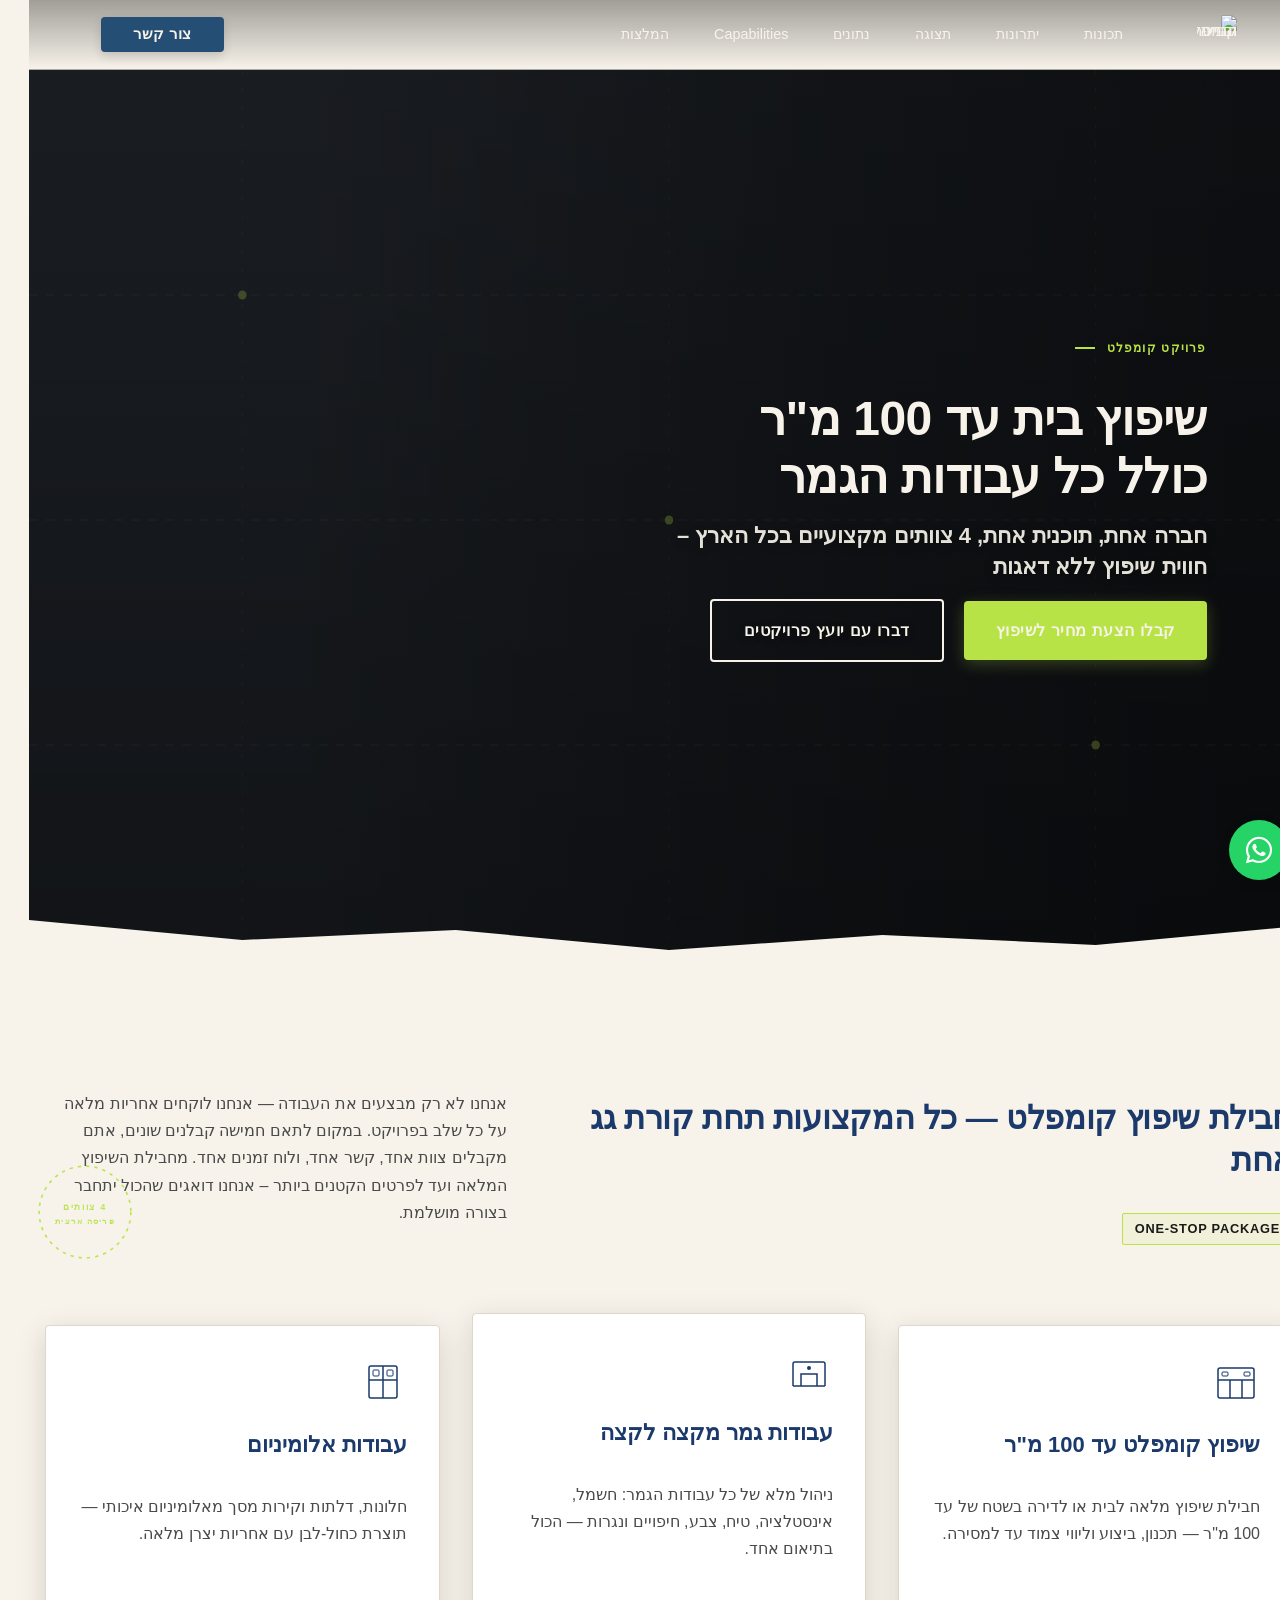
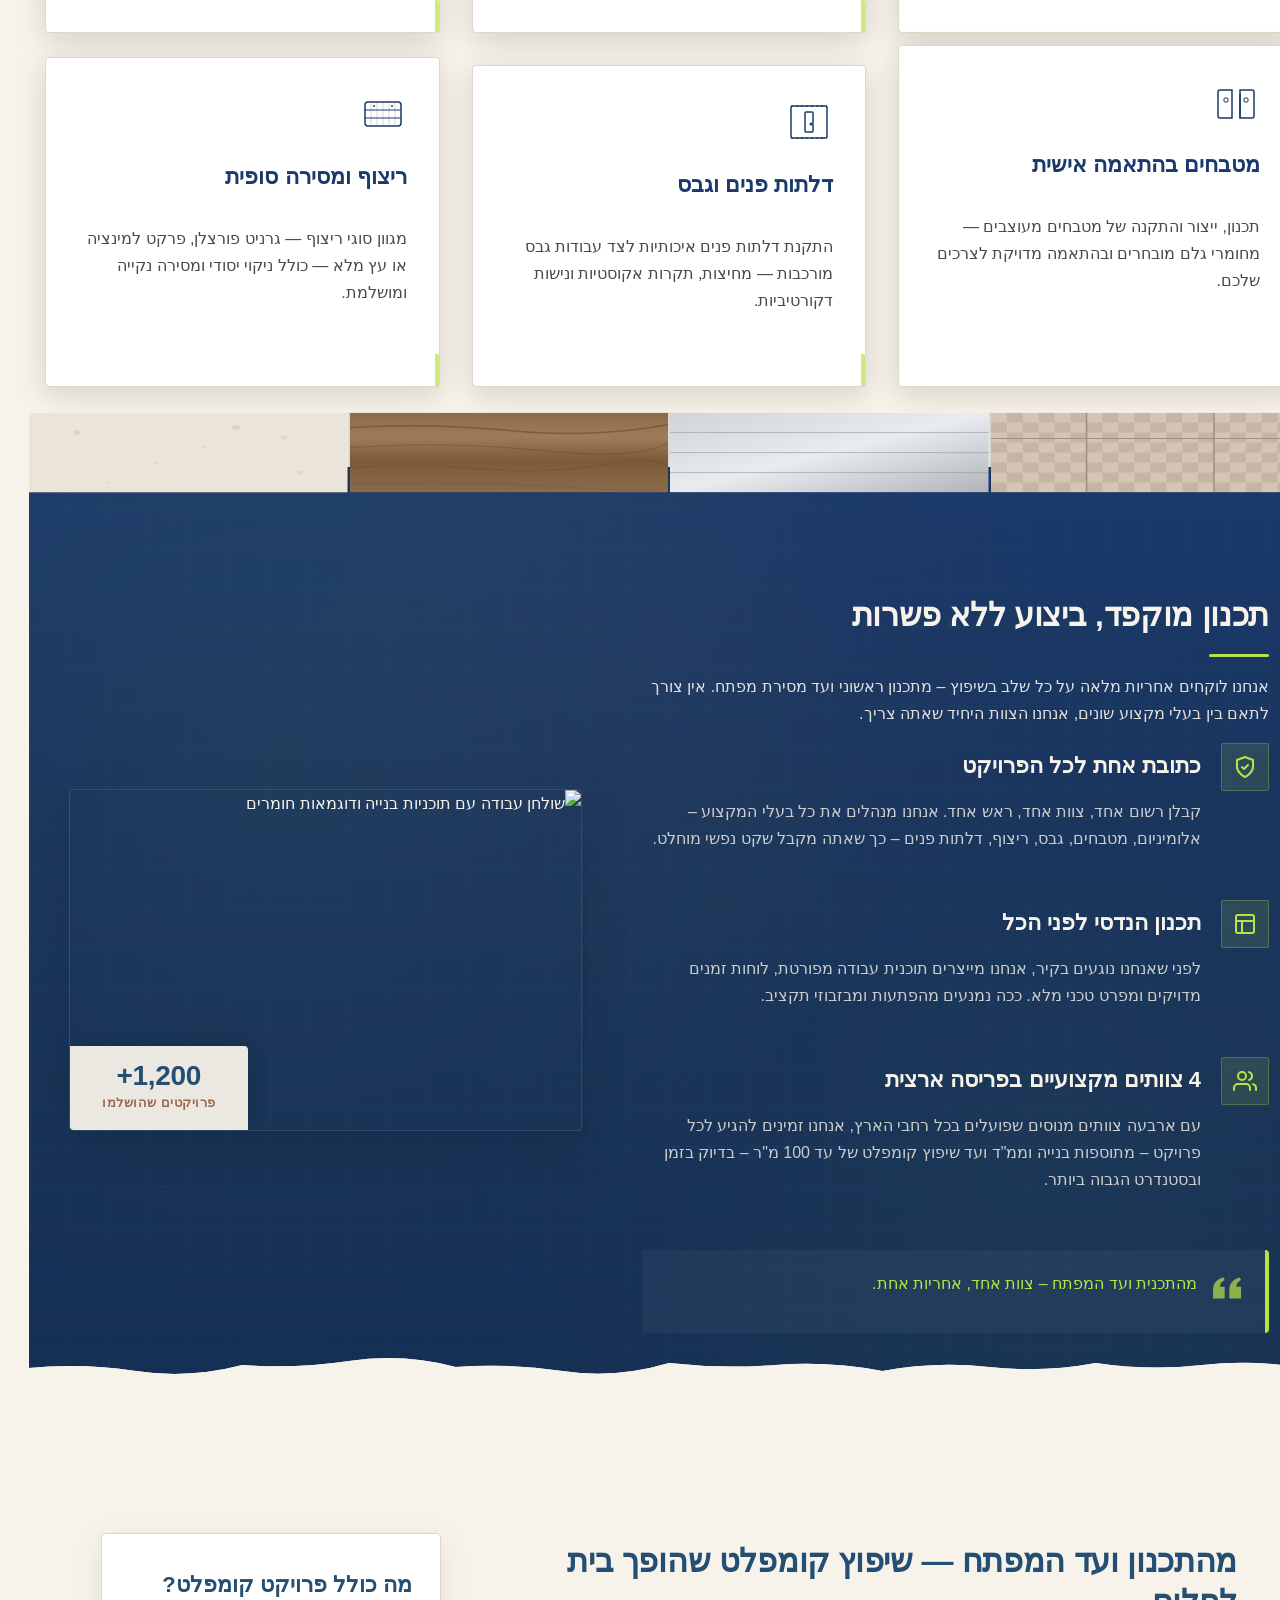
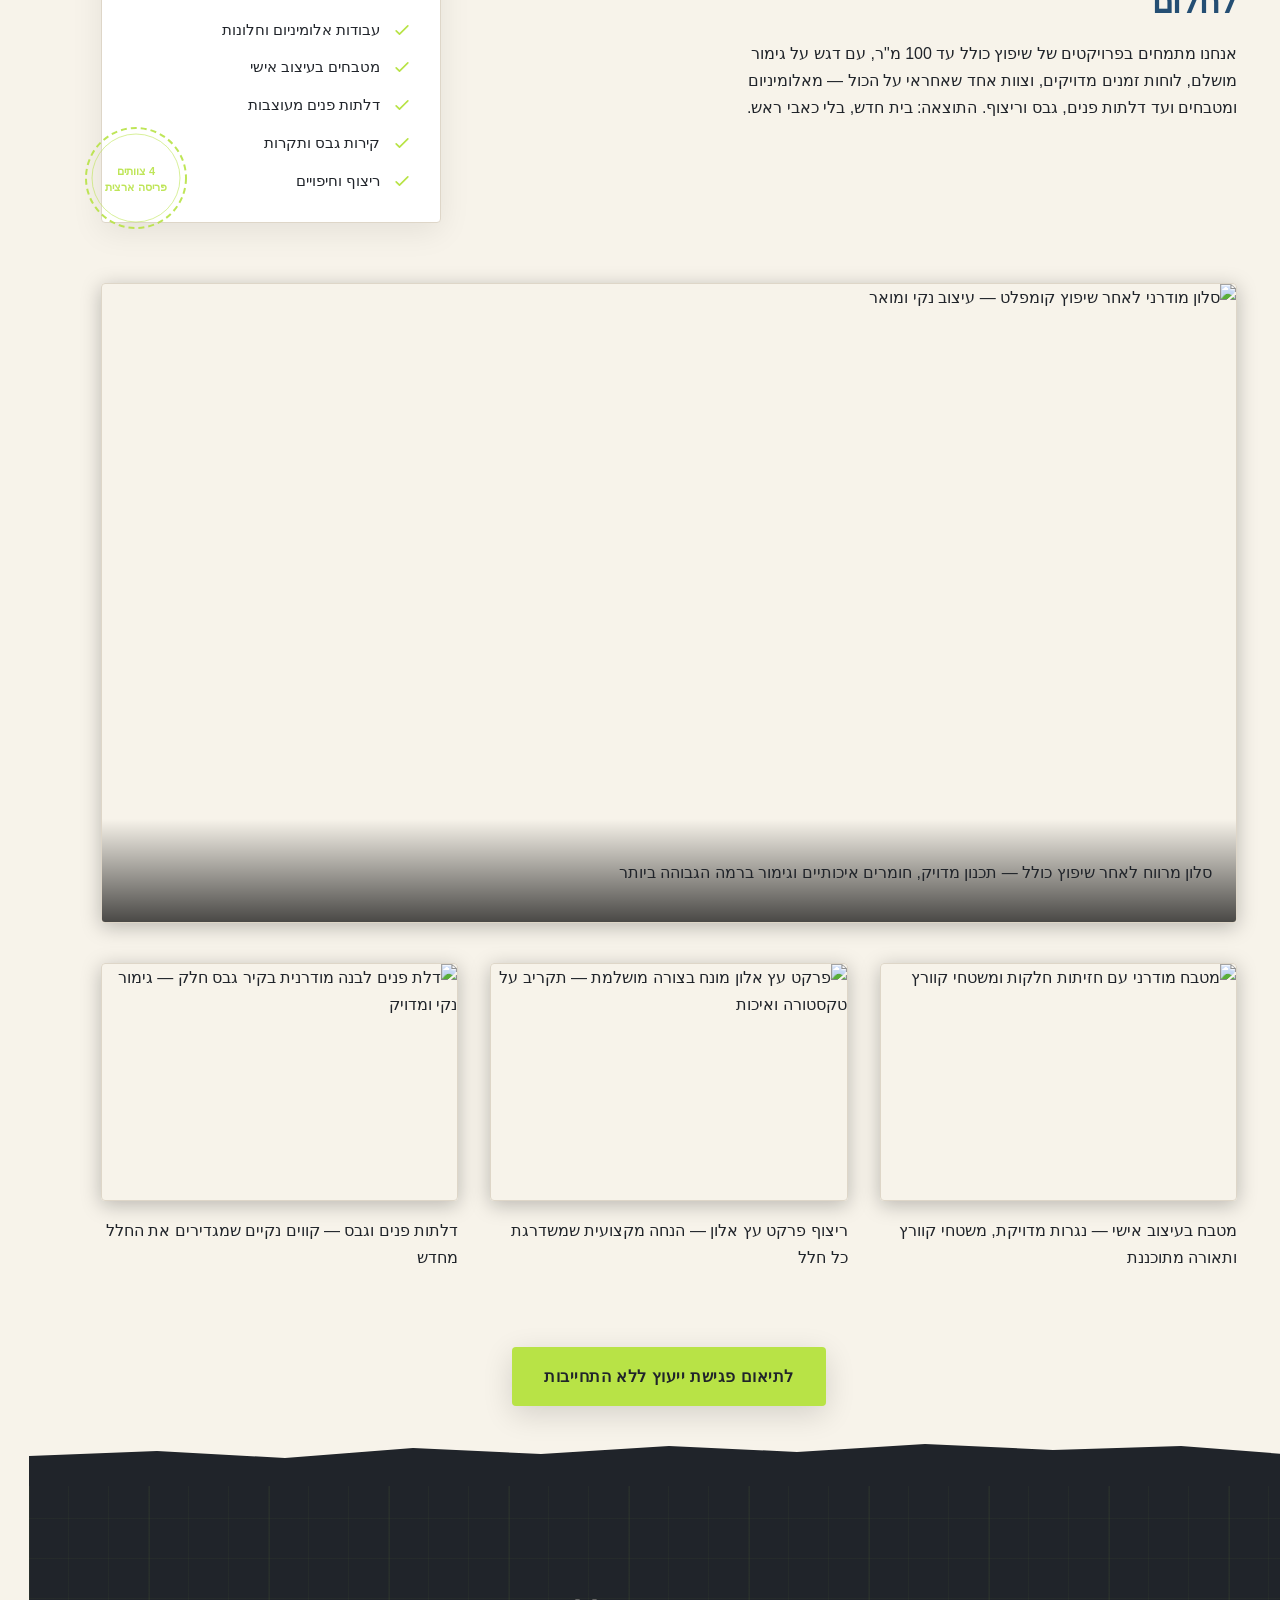
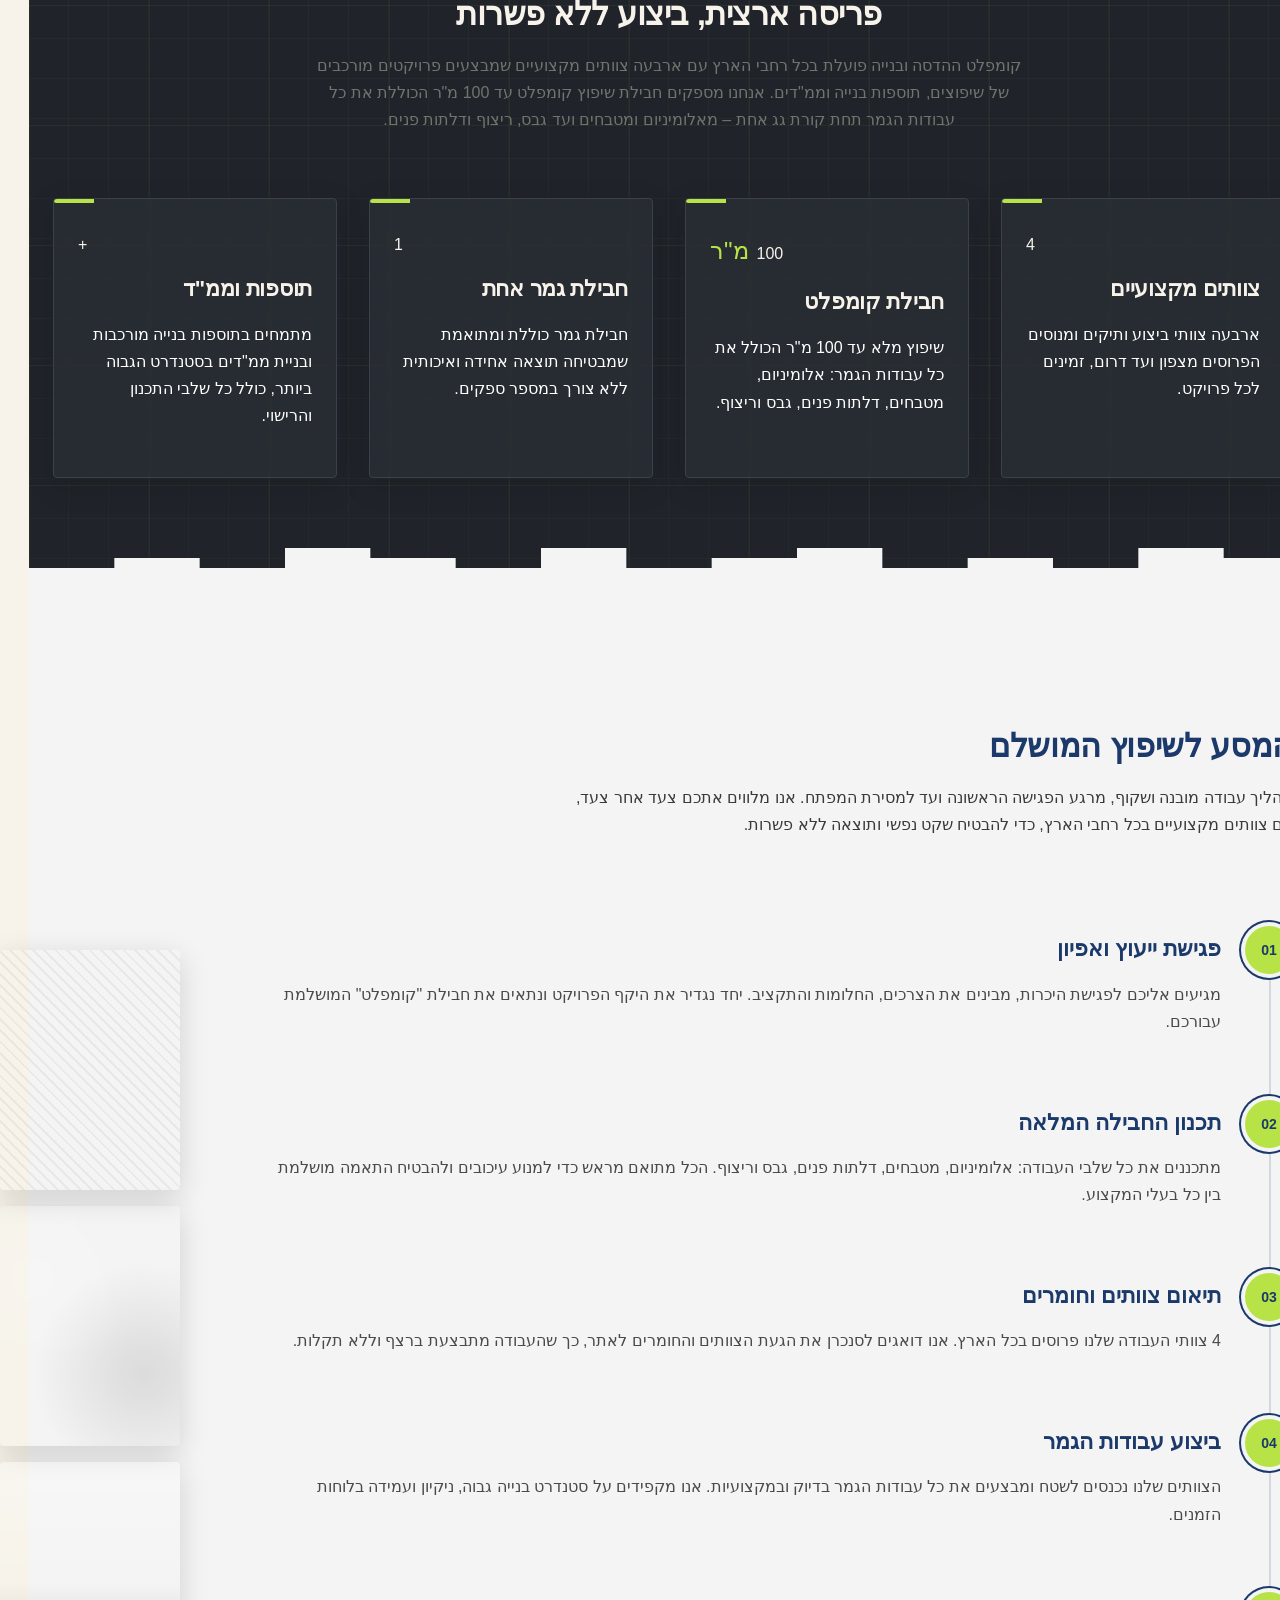
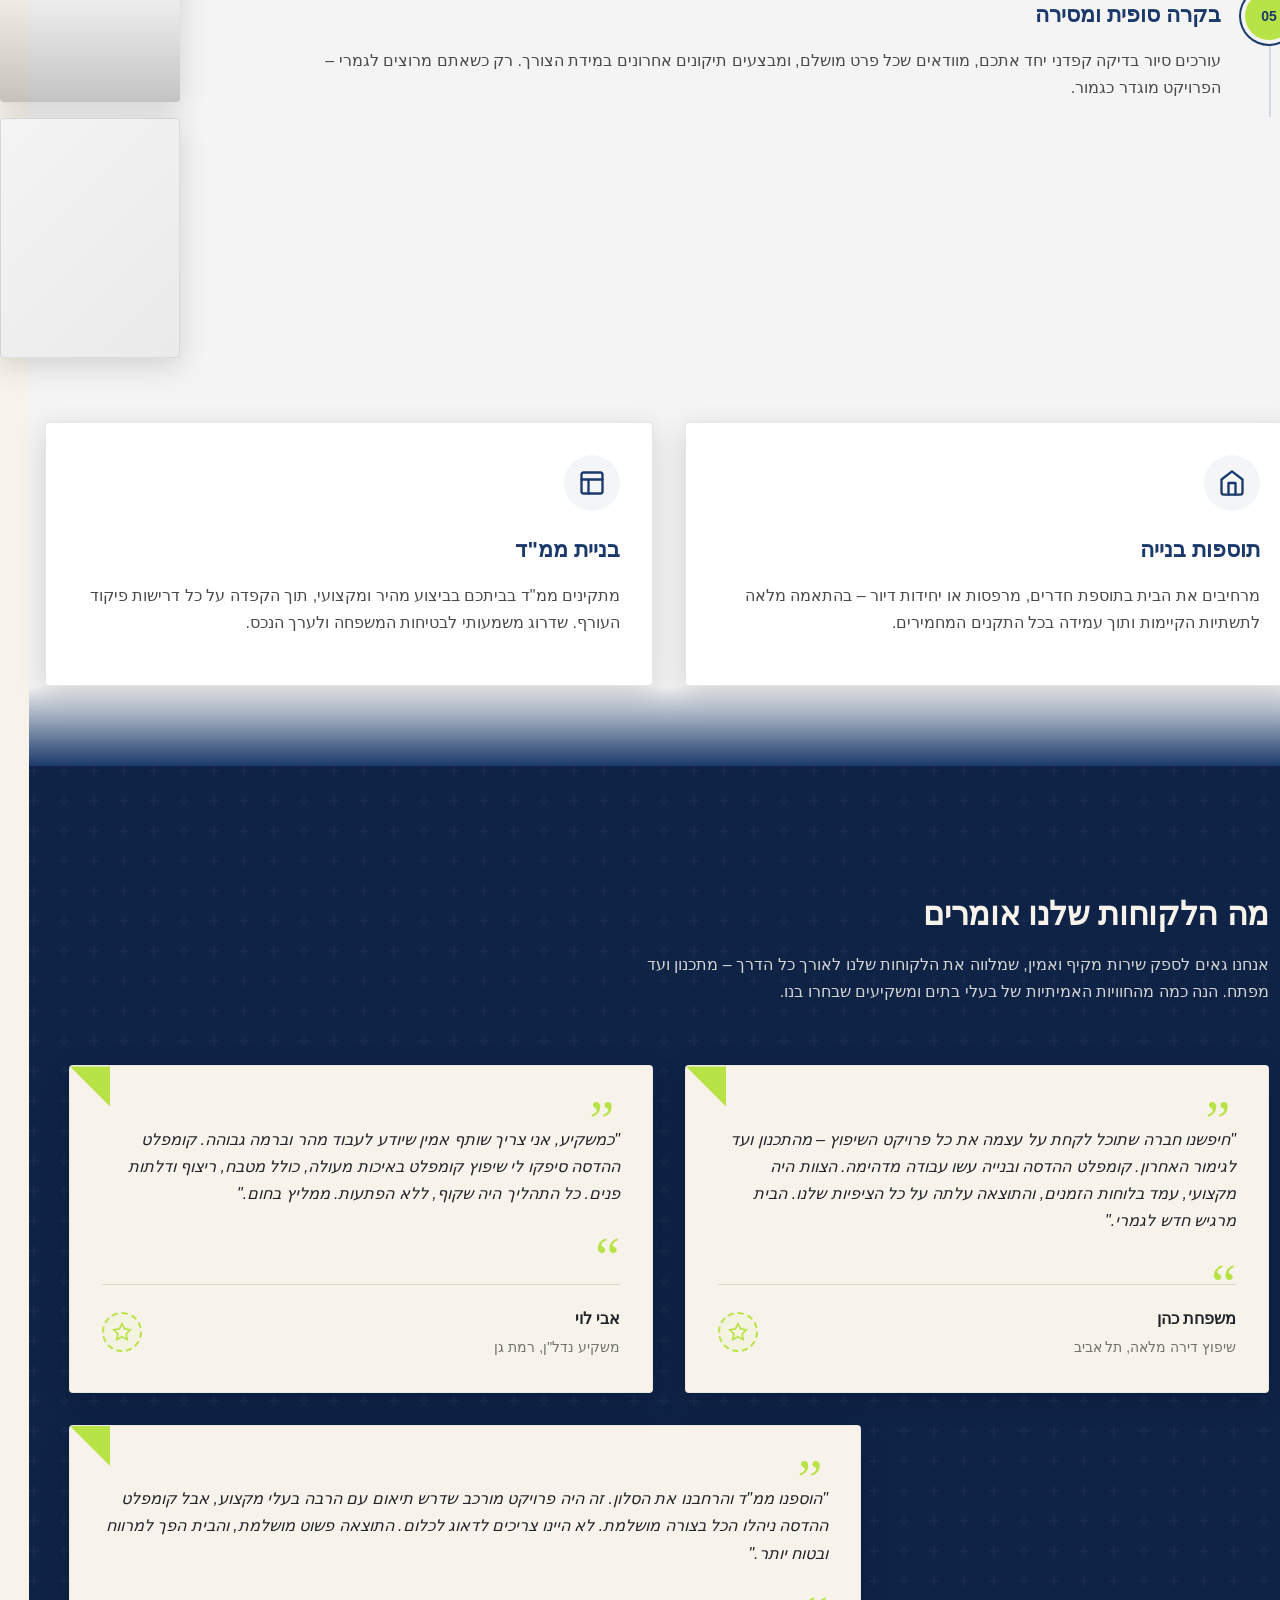
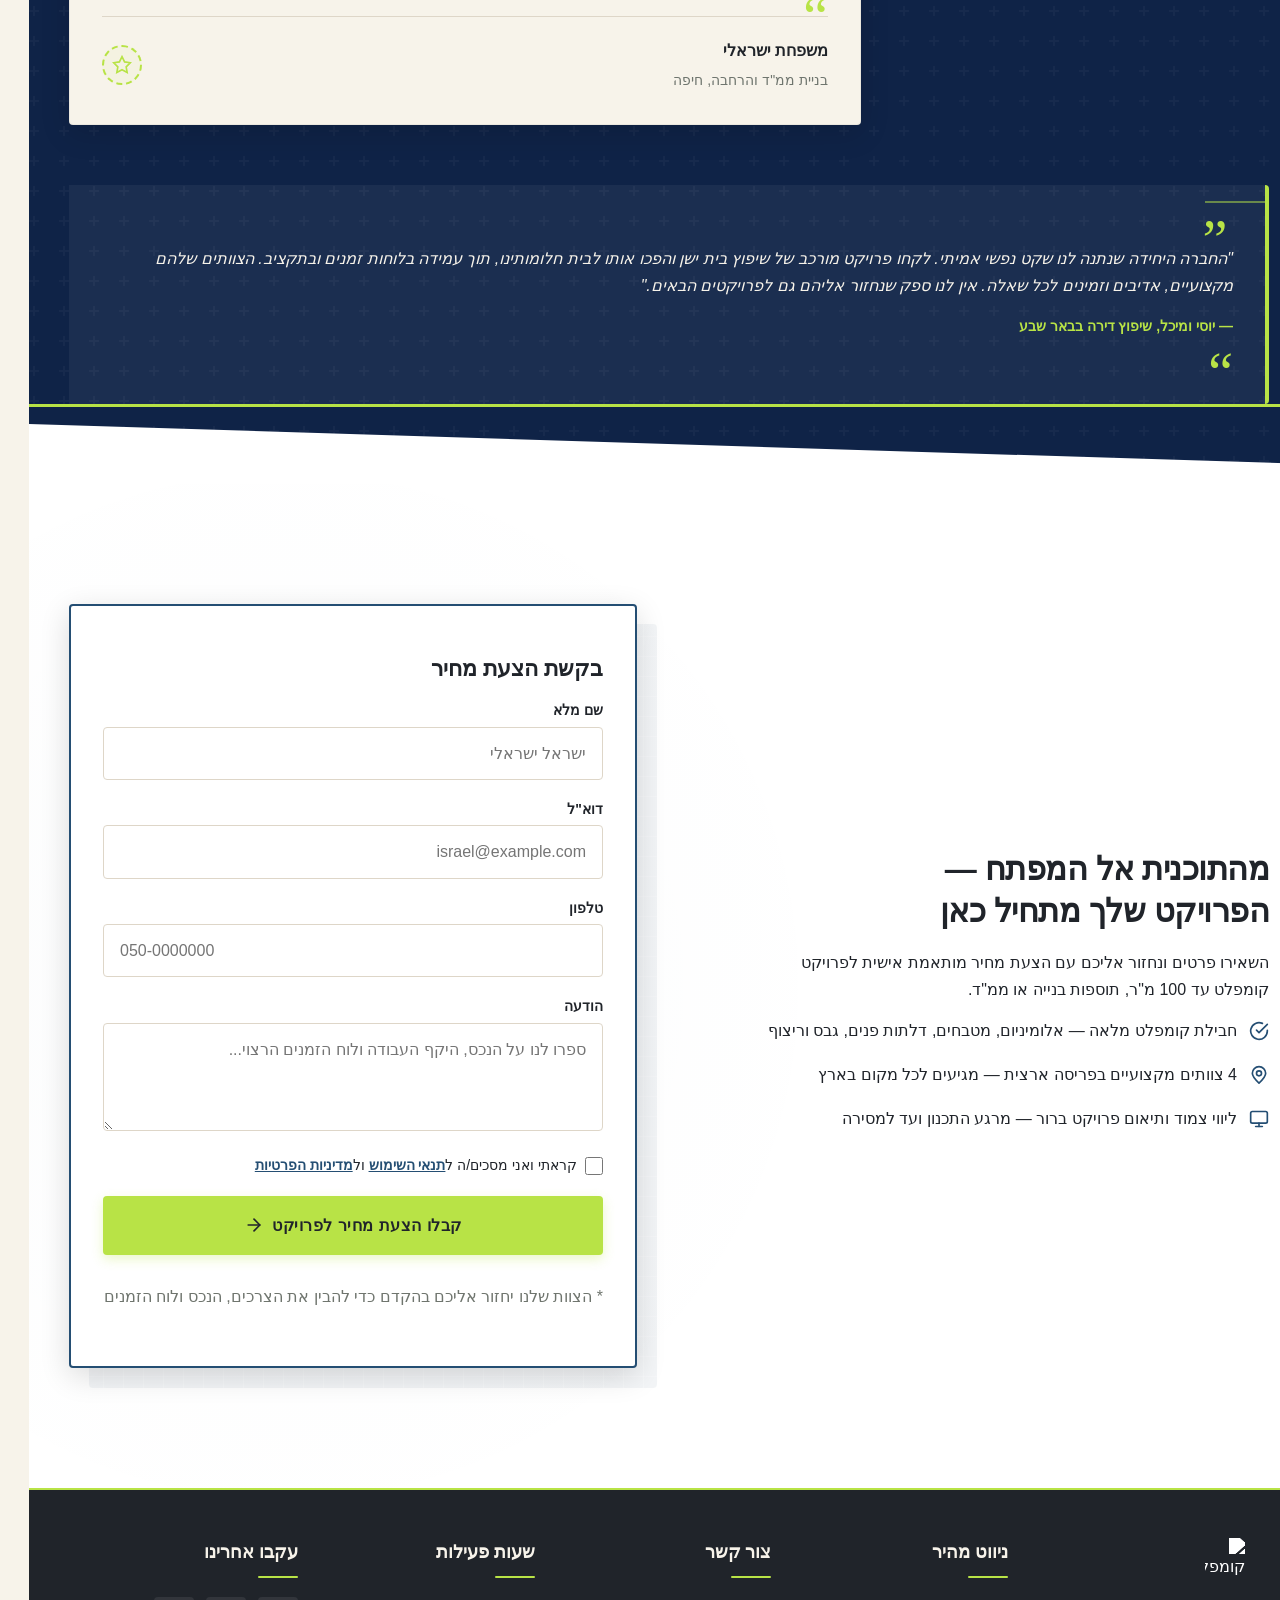
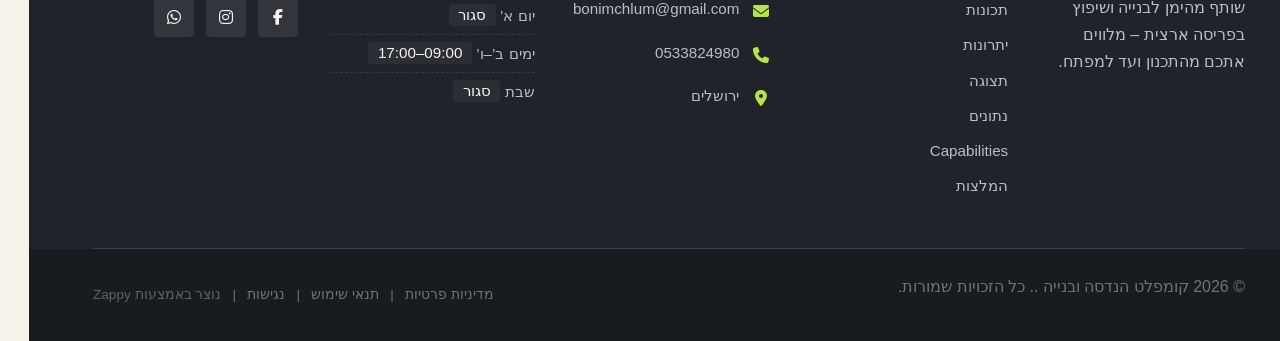
==== commit b66462a4: "Background sync: Progressive GitHub Sync" ====
--- a/public/index.html
+++ b/public/index.html
@@ -1 +1 @@
-<!doctype html><html dir="rtl" lang="he"><head><meta charset="UTF-8"><meta content="width=device-width,initial-scale=1" name="viewport"><meta content="index, follow" name="robots"><title>חבילת שיפוץ מלאה עד 100 מ״ר — קומפלט ההדסה ובנייה .</title><meta content="מחפשים שיפוצניק שמספק חוויה כוללת? קומפלט ההדסה מתמחים בחבילות שיפוץ ביתי עם אלומיניום, מטבחים, גבס וריצוף. ארבעה צוותים מקצועיים בפריסה ארצית." name="description"><meta content="שיפוצניק, שיפוצים בירושלים, חבילת שיפוץ מלאה, חברת שיפוצים ארצית, שיפוץ ביתי כולל" name="keywords"><link href="/assets/favicon.ico" rel="icon" type="image/x-icon"><link href="/assets/favicon-16x16.png" rel="icon" type="image/png" sizes="16x16"><link href="/assets/favicon-32x32.png" rel="icon" type="image/png" sizes="32x32"><link href="/assets/favicon-48x48.png" rel="icon" type="image/png" sizes="48x48"><link href="/assets/favicon-192x192.png" rel="icon" type="image/png" sizes="192x192"><link href="/assets/favicon-512x512.png" rel="icon" type="image/png" sizes="512x512"><link href="/assets/apple-touch-icon.png" rel="apple-touch-icon"><script>!function(){"use strict";var t="479a674d-bb8e-450c-9f7f-3952e49abede",e="https://api.zappy5.com/api/analytics/track",a=18e5,n=2592e6,o=!0,i=!0,r=!0;var s=function(){var e="zappy_visitor_"+t,a=null;try{if(a=localStorage.getItem(e)){var o=JSON.parse(a),i=Date.now();if(i-o.created<n)return o.lastSeen=i,localStorage.setItem(e,JSON.stringify(o)),o.id}}catch(t){console.warn("Zappy Analytics: LocalStorage not available")}var r="zv_"+Date.now()+"_"+Math.random().toString(36).substr(2,9);try{localStorage.setItem(e,JSON.stringify({id:r,created:Date.now(),lastSeen:Date.now()}))}catch(t){}return r}(),c=function(){var e="zappy_session_"+t,n=null;try{if(n=sessionStorage.getItem(e)){var o=JSON.parse(n),i=Date.now();if(i-o.timestamp<a)return o.timestamp=i,sessionStorage.setItem(e,JSON.stringify(o)),o.id}}catch(t){console.warn("Zappy Analytics: SessionStorage not available")}var r="zs_"+Date.now()+"_"+Math.random().toString(36).substr(2,9);try{sessionStorage.setItem(e,JSON.stringify({id:r,timestamp:Date.now()}))}catch(t){}return r}();function l(a,n){n=n||{};var o={website_id:t,event_type:a,page_path:window.location.pathname,referrer:document.referrer||"direct",visitor_id:s,session_id:c,metadata:n};if(navigator.sendBeacon){var i=new Blob([JSON.stringify(o)],{type:"application/json"});navigator.sendBeacon(e,i)}else fetch(e,{method:"POST",headers:{"Content-Type":"application/json"},body:JSON.stringify(o),keepalive:!0}).catch(function(t){console.warn("Zappy Analytics: Failed to track event",t)})}o&&l("pageview",{title:document.title,url:window.location.href}),i&&document.addEventListener("click",function(t){var e=t.target;if("BUTTON"===e.tagName||e.closest("button")){var a="BUTTON"===e.tagName?e:e.closest("button");l("click",{element:"button",text:a.textContent.trim().substring(0,100),id:a.id||null,class:a.className||null})}else if("A"===e.tagName||e.closest("a")){var n="A"===e.tagName?e:e.closest("a");l("navigation",{element:"link",text:n.textContent.trim().substring(0,100),href:n.href,external:n.hostname!==window.location.hostname})}},!0),r&&document.addEventListener("submit",function(t){var e=t.target;l("form_submit",{form_id:e.id||null,form_name:e.name||null,form_action:e.action||null,form_method:e.method||"GET"})},!0);var d=Date.now();window.addEventListener("beforeunload",function(){l("page_unload",{time_on_page:Math.floor((Date.now()-d)/1e3),page_path:window.location.pathname})}),window.zappyAnalytics={track:l,getVisitorId:function(){return s},getSessionId:function(){return c}}}()</script><meta content="חבילת שיפוץ מלאה עד 100 מ״ר — קומפלט ההדסה ובנייה ." property="og:title"><meta content="מחפשים שיפוצניק שמספק חוויה כוללת? קומפלט ההדסה מתמחים בחבילות שיפוץ ביתי עם אלומיניום, מטבחים, גבס וריצוף. ארבעה צוותים מקצועיים בפריסה ארצית." property="og:description"><meta content="summary_large_image" name="twitter:card"><meta content="חבילת שיפוץ מלאה עד 100 מ״ר — קומפלט ההדסה ובנייה ." name="twitter:title"><meta content="מחפשים שיפוצניק שמספק חוויה כוללת? קומפלט ההדסה מתמחים בחבילות שיפוץ ביתי עם אלומיניום, מטבחים, גבס וריצוף. ארבעה צוותים מקצועיים בפריסה ארצית." name="twitter:description"><meta content="website" property="og:type"><meta content="he_IL" property="og:locale"><style>.skip-link{position:absolute;top:0;left:0;transform:translateY(-200%);padding:12px 18px;background:var(--bg-dark,#1a1a1a);color:var(--text-light,#fff);font-weight:600;border-radius:0 0 8px 0;z-index:10000}.skip-link:focus{transform:none;outline:2px solid var(--ring,#fff);outline-offset:2px}:focus-visible{outline:2px solid var(--ring,currentColor);outline-offset:3px}</style><link href="/assets/favicon.ico" rel="icon" type="image/x-icon"><link href="/assets/favicon-16x16.png" rel="icon" type="image/png" sizes="16x16"><link href="/assets/favicon-32x32.png" rel="icon" type="image/png" sizes="32x32"><link href="/assets/favicon-48x48.png" rel="icon" type="image/png" sizes="48x48"><link href="/assets/favicon-192x192.png" rel="icon" type="image/png" sizes="192x192"><link href="/assets/favicon-512x512.png" rel="icon" type="image/png" sizes="512x512"><link href="/assets/apple-touch-icon.png" rel="apple-touch-icon"><link href="https://cdn.jsdelivr.net/npm/vanilla-cookieconsent@3/dist/cookieconsent.css" rel="stylesheet"><style id="zappy-critical-above-fold-css">html{box-sizing:border-box;-webkit-text-size-adjust:100%}*,::after,::before{box-sizing:inherit}body{margin:0;min-width:320px;overflow-x:clip}img,svg,video{max-width:100%;height:auto}main{display:block}.container{width:min(100% - 32px,1200px);margin-inline:auto}.navbar,header .navbar,header[role=banner],nav.navbar{position:relative;z-index:1000;width:100%}.nav-container,.navbar .container{display:flex;align-items:center;justify-content:space-between;min-height:64px}.logo,.logo-link img{display:block;width:35px;height:35px;object-fit:contain}#navMenu,.nav-menu{list-style:none}.fa,.fa-brands,.fa-regular,.fa-solid,.fab,.far,.fas{display:inline-block;min-width:1em;text-align:center}html:not(#zappy-noop) .navbar:has(.nav-ecommerce-icons)>.phone-header-btn,html:not(#zappy-noop)[data-zappy-site-type=ecommerce] .phone-header-btn{display:none!important;visibility:hidden!important;width:0!important;height:0!important;pointer-events:none!important}.hero-section,.index-hero-section,section[class*=hero]{position:relative;overflow:hidden;min-height:560px}.hero-bg-image,.hero-bg-wrapper,section[class*=hero] [class*=hero-bg]{position:absolute;inset:0;width:100%;height:100%}.hero-bg-image img,.hero-bg-wrapper img,section[class*=hero] [data-hero-bg],section[class*=hero] img[data-hero-background=true]{width:100%!important;height:100%!important;object-fit:cover!important;display:block}.hero-content,section[class*=hero] .container{position:relative;z-index:2}@media(max-width:768px){:root{--header-height:72px;--total-header-height:72px;--zappy-mobile-menu-top:72px}html[data-zappy-site-type=ecommerce] body{padding-top:var(--total-header-height,72px)}html[data-zappy-site-type=ecommerce] body>.navbar:not(.zappy-catalog-menu),html[data-zappy-site-type=ecommerce] body>nav.navbar{position:fixed!important;top:0;left:0;right:0;z-index:100000;width:100%;margin-bottom:0}.zappy-catalog-menu{position:fixed;top:var(--header-height,72px);left:0;right:0;z-index:99999}.nav-container,.navbar .container{min-height:60px}#navMenu,.nav-menu{max-width:100vw;overflow-x:hidden}.hero-section,.index-hero-section,section[class*=hero]{min-height:100svh}.hero-bg-image,.hero-bg-wrapper,.hero-scrim{min-height:100svh}}</style><link href="/styles.css" rel="preload" as="style"><link href="/styles.css" rel="stylesheet" media="print" onload='this.media="all"'><noscript><link href="/styles.css" rel="stylesheet"></noscript><script>window.ZAPPY_WEBSITE_ID="479a674d-bb8e-450c-9f7f-3952e49abede",window.ZAPPY_API_BASE="https://api.zappy5.com"</script><link href="/assets/site-index-hero-image-1.webp" rel="preload" as="image" fetchpriority="high"><style id="zappy-dropdown-submenu-styles">#navMenu li:has(.sub-menu),.nav-menu li:has(.sub-menu),.navbar li:has(.sub-menu),nav li:has(.sub-menu){position:relative}#navMenu .sub-menu,.nav-menu .sub-menu,.navbar .sub-menu,nav .sub-menu{display:block!important;position:absolute!important;top:100%;left:0;min-width:220px;background:#fff;border-radius:8px;box-shadow:0 8px 25px rgba(0,0,0,.15);padding:8px 0;opacity:0;visibility:hidden;transform:translateY(10px);transition:all .3s ease;z-index:1000;list-style:none;pointer-events:none}#navMenu li:hover>.sub-menu,.nav-menu li:hover>.sub-menu,.navbar li:hover>.sub-menu,nav li:hover>.sub-menu{opacity:1!important;visibility:visible!important;transform:translateY(0)!important;pointer-events:auto!important}.sub-menu li{list-style:none;margin:0;padding:0}.sub-menu a{display:block!important;padding:10px 16px!important;color:var(--text-dark,#333)!important;font-weight:500;text-decoration:none;white-space:nowrap;transition:background-color .2s}.sub-menu .zappy-nav-child>a{padding-left:28px!important;font-size:.9em!important;opacity:.85!important}[dir=rtl] .sub-menu .zappy-nav-child>a,html[lang=ar] .sub-menu .zappy-nav-child>a,html[lang=he] .sub-menu .zappy-nav-child>a{padding-left:10px!important;padding-right:28px!important}.sub-menu .zappy-nav-parent>a{font-weight:600!important}.sub-menu a:hover{background-color:#f5f5f5}[dir=rtl] .nav-menu .sub-menu,[dir=rtl] .navbar .sub-menu,[dir=rtl] nav .sub-menu,html[lang=ar] .nav-menu .sub-menu,html[lang=ar] .navbar .sub-menu,html[lang=ar] nav .sub-menu,html[lang=he] .nav-menu .sub-menu,html[lang=he] .navbar .sub-menu,html[lang=he] nav .sub-menu{left:auto!important;right:0!important}.sub-menu:empty,.sub-menu:not(:has(li)):not(:has(> a)),.sub-menu:not(:has(li:not(.zappy-hidden-menu-item))):not(:has(> a)){display:none!important;opacity:0!important;visibility:hidden!important;pointer-events:none!important}li:has(.menu-group-title):hover>.sub-menu{opacity:1!important;visibility:visible!important;transform:translateY(0)!important;pointer-events:auto!important}#navMenu>li>.menu-group-title,.nav-menu>li>.menu-group-title{display:inline-block;padding:.5rem 1rem;cursor:default;user-select:none}@media (max-width:768px){#navMenu .sub-menu,.nav-menu .sub-menu,.navbar .sub-menu,nav .sub-menu{position:static!important;transform:none!important;box-shadow:none!important;background:0 0!important;max-height:0;overflow:hidden;opacity:0;visibility:hidden;transition:max-height .3s ease,opacity .3s ease;padding:0!important;border-radius:0!important}#navMenu .sub-menu.mobile-expanded,.nav-menu .sub-menu.mobile-expanded,.navbar .sub-menu.mobile-expanded{max-height:none!important;overflow-y:visible!important;opacity:1!important;visibility:visible!important;padding:8px 0 8px 16px!important}[dir=rtl] .sub-menu.mobile-expanded,html[lang=he] .sub-menu.mobile-expanded{padding:8px 16px 8px 0!important}#navMenu li:hover>.sub-menu,.nav-menu li:hover>.sub-menu,.navbar li:hover>.sub-menu,nav li:hover>.sub-menu{opacity:0;visibility:hidden;pointer-events:none}#navMenu li>.sub-menu.mobile-expanded,.nav-menu li>.sub-menu.mobile-expanded,.navbar li>.sub-menu.mobile-expanded,nav li>.sub-menu.mobile-expanded{opacity:1!important;visibility:visible!important;pointer-events:auto!important}#navMenu li:has(.sub-menu),.nav-menu li:has(.sub-menu),.navbar li:has(.sub-menu),nav li:has(.sub-menu){display:flex!important;flex-wrap:wrap!important;align-items:center!important;position:relative!important;min-height:44px!important}#navMenu li:has(.sub-menu)>a,.nav-menu li:has(.sub-menu)>a,.navbar li:has(.sub-menu)>a,nav li:has(.sub-menu)>a{flex:1!important;min-width:0!important}#navMenu li:has(.sub-menu)>.menu-group-title,.nav-menu li:has(.sub-menu)>.menu-group-title,.navbar li:has(.sub-menu)>.menu-group-title,nav li:has(.sub-menu)>.menu-group-title{flex:1!important;min-width:0!important;padding:0!important;line-height:inherit!important}#navMenu li:has(.sub-menu)>.sub-menu,.nav-menu li:has(.sub-menu)>.sub-menu,.navbar li:has(.sub-menu)>.sub-menu,nav li:has(.sub-menu)>.sub-menu{flex-basis:100%!important;width:100%!important}#navMenu li:has(.sub-menu)>a [class*=arrow],#navMenu li:has(.sub-menu)>a [class*=chevron],.nav-menu li:has(.sub-menu)>a .fa-angle-down,.nav-menu li:has(.sub-menu)>a .fa-chevron-down,.nav-menu li:has(.sub-menu)>a [class*=arrow],.nav-menu li:has(.sub-menu)>a [class*=chevron],nav li:has(.sub-menu)>a [class*=arrow],nav li:has(.sub-menu)>a [class*=chevron]{display:none!important;visibility:hidden!important}.mobile-submenu-toggle{display:flex!important;align-items:center!important;justify-content:center!important;width:44px!important;height:auto!important;background:0 0!important;border:none!important;cursor:pointer!important;color:var(--text-light)!important;position:static!important;flex-shrink:0!important;align-self:stretch!important;z-index:2!important;padding:0!important;margin:0!important}.mobile-submenu-toggle::after{content:''!important;width:0!important;height:0!important;border-left:6px solid transparent!important;border-right:6px solid transparent!important;border-top:7px solid currentColor!important;transition:transform .3s ease!important}.mobile-submenu-toggle.expanded::after{transform:rotate(180deg)!important}.sub-menu a{padding:10px 0!important;display:block!important;color:var(--text-light)!important;white-space:normal!important}.sub-menu .zappy-nav-child>a{padding-left:28px!important;font-size:.9em!important;opacity:.85!important}[dir=rtl] .sub-menu .zappy-nav-child>a,html[lang=ar] .sub-menu .zappy-nav-child>a,html[lang=he] .sub-menu .zappy-nav-child>a{padding-left:0!important;padding-right:28px!important}.sub-menu .zappy-nav-parent>a{font-weight:600!important}#navMenu.active,.nav-menu.active{max-width:100vw!important;overflow-x:hidden!important;box-sizing:border-box!important}.navbar .sub-menu li a,.zappy-products-dropdown .sub-menu a,nav.navbar .sub-menu li a{color:var(--text-light)!important}}@media (min-width:769px){.mobile-submenu-toggle{display:none!important}}</style><style id="zappy-widget-visibility">html[dir=rtl] .whatsapp-float{right:20px!important;left:auto!important}html:not([dir]) .whatsapp-float,html[dir=ltr] .whatsapp-float{left:20px!important;right:auto!important}html[dir=rtl] #mic-access-tool-general-button,html[dir=rtl] #mic-init-access-tool #mic-access-tool-general-button,html[dir=rtl] #mic-init-access-tool .mic-access-tool-general-button,html[dir=rtl] ._access-icon,html[dir=rtl] .mic-access-tool-general-button{left:20px!important;right:auto!important}html:not([dir]) #mic-access-tool-general-button,html:not([dir]) #mic-init-access-tool #mic-access-tool-general-button,html:not([dir]) #mic-init-access-tool .mic-access-tool-general-button,html:not([dir]) ._access-icon,html:not([dir]) .mic-access-tool-general-button,html[dir=ltr] #mic-access-tool-general-button,html[dir=ltr] #mic-init-access-tool #mic-access-tool-general-button,html[dir=ltr] #mic-init-access-tool .mic-access-tool-general-button,html[dir=ltr] ._access-icon,html[dir=ltr] .mic-access-tool-general-button{right:20px!important;left:auto!important}@media (max-width:768px){.whatsapp-float{display:flex!important}}@media (min-width:769px){.whatsapp-float{display:flex!important}}@media (max-width:768px){#mic-access-tool-general-button,#mic-init-access-tool #mic-access-tool-general-button,#mic-init-access-tool .mic-access-tool-general-button,._access-icon,.mic-access-tool-general-button{display:flex!important;visibility:visible!important;opacity:1!important;pointer-events:auto!important}#mic-access-tool-box.opened-mic-access-tool,#mic-init-access-tool #mic-access-tool-box.opened-mic-access-tool,.mic-access-tool-box.opened-mic-access-tool{visibility:visible!important;opacity:1!important;pointer-events:auto!important}}@media (min-width:769px){#mic-access-tool-general-button,#mic-init-access-tool #mic-access-tool-general-button,#mic-init-access-tool .mic-access-tool-general-button,._access-icon,.mic-access-tool-general-button{display:flex!important;visibility:visible!important;opacity:1!important;pointer-events:auto!important}#mic-access-tool-box.opened-mic-access-tool,#mic-init-access-tool #mic-access-tool-box.opened-mic-access-tool,.mic-access-tool-box.opened-mic-access-tool{visibility:visible!important;opacity:1!important;pointer-events:auto!important}}</style></head><body><a href="#main" class="skip-link">דלג לתוכן הראשי</a><nav class="navbar" dir="rtl"><button class="mobile-toggle" aria-label="Menu" id="mobileToggle"><svg viewBox="0 0 24 24" fill="none" height="24" width="24" class="hamburger-icon"><path d="M3 12h18M3 6h18M3 18h18" stroke="currentColor" stroke-width="2" stroke-linecap="round"></path></svg> <svg viewBox="0 0 24 24" fill="none" height="24" width="24" class="close-icon" style="display:none"><path d="M18 6L6 18M6 6l12 12" stroke="currentColor" stroke-width="2" stroke-linecap="round"></path></svg></button> <button class="phone-header-btn" aria-label="Call" data-phone="+972-0-000-0000"><svg viewBox="0 0 24 24" fill="currentColor" height="20" width="20"><path d="M22 16.92v3a2 2 0 0 1-2.18 2 19.79 19.79 0 0 1-8.63-3.07 19.5 19.5 0 0 1-6-6 19.79 19.79 0 0 1-3.07-8.67A2 2 0 0 1 4.11 2h3a2 2 0 0 1 2 1.72 12.84 12.84 0 0 0 .7 2.81 2 2 0 0 1-.45 2.11L8.09 9.91a16 16 0 0 0 6 6l1.27-1.27a2 2 0 0 1 2.11-.45 12.84 12.84 0 0 0 2.81.7A2 2 0 0 1 22 16.92z"></path></svg></button><div class="nav-container"><div class="nav-right-group"><div class="nav-brand"><a href="/" class="logo-link"><img alt="קומפלט ההדסה ובנייה ." decoding="async" height="35" src="/assets/site-----image-1.webp" width="35" class="logo"></a></div><ul class="nav-menu" id="navMenu"><li><a href="#features">תכונות</a></li><li><a href="#benefits">יתרונות</a></li><li><a href="#showcase">תצוגה</a></li><li><a href="#stats">נתונים</a></li><li><a href="#capabilities">Capabilities</a></li><li><a href="#testimonials">המלצות</a></li><li class="mobile-contact-link nav-cta-mobile-item"><a href="#cta" class="nav-cta-btn">צור קשר</a></li></ul></div><div class="nav-cta-container"><a href="#cta" class="nav-cta-btn">צור קשר</a></div></div></nav><script>window.addEventListener("load",function(){const e=document.querySelector(".navbar, nav, header");if(!e)return void console.log("[Navbar] Navbar element not found");let t=document.getElementById("mobileToggle")||document.querySelector(".mobile-toggle")||document.querySelector(".hamburger")||document.querySelector(".hamburger-menu")||document.querySelector(".menu-toggle")||document.querySelector(".burger-menu")||document.querySelector('[aria-label="Menu"]')||document.querySelector('[aria-label="תפריט"]');const o=document.querySelector(".phone-header-btn"),n=window.getComputedStyle(e);let r=n.backgroundColor;if(console.log("[Navbar] Initial navbar background:",r),"transparent"===r||"rgba(0, 0, 0, 0)"===r||r.startsWith("rgba")&&r.includes(", 0)")){const e=n.backgroundImage;if(e&&"none"!==e)console.log("[Navbar] Navbar has background image/gradient, using dark text"),r="rgb(240, 240, 240)";else{const e=window.getComputedStyle(document.body).backgroundColor;console.log("[Navbar] Navbar transparent, using body background:",e),r=e}}const a=r.match(/\d+/g);if(a&&a.length>=3){const e=(.299*parseInt(a[0])+.587*parseInt(a[1])+.114*parseInt(a[2]))/255;console.log("[Navbar] Mobile button colors preserved from Claude CSS (luminance:",e.toFixed(2)+")");const n=document.createElement("style");n.id="zappy-mobile-nav-fix";document.documentElement.lang;document.documentElement.dir,n.textContent='\n        /* Hide mobile buttons on desktop, show only on mobile */\n        @media (min-width: 769px) {\n          .mobile-toggle,\n          .phone-header-btn {\n            display: none !important;\n          }\n        }\n        \n        /* Show and position mobile buttons correctly on mobile */\n        @media (max-width: 768px) {\n          .navbar,\n          nav.navbar {\n            min-height: 70px !important;\n          }\n\n          .mobile-toggle,\n          .phone-header-btn {\n            position: absolute !important;\n            top: 0 !important;\n            bottom: 0 !important;\n            margin-top: auto !important;\n            margin-bottom: auto !important;\n            transform: none !important;\n            z-index: 1001 !important;\n            display: flex !important;\n            align-items: center !important;\n            justify-content: center !important;\n            width: 36px !important;\n            height: 36px !important;\n            border-radius: 50% !important;\n            border: none !important;\n            cursor: pointer !important;\n            padding: 6px !important;\n            background: none !important;\n            color: var(--nav-text, var(--text-light)) !important;\n            touch-action: manipulation !important;\n            -webkit-tap-highlight-color: transparent !important;\n          }\n\n          html[data-zappy-site-type="ecommerce"] .phone-header-btn,\n          body[data-zappy-site-type="ecommerce"] .phone-header-btn,\n          html[data-zappy-site-type="ecommerce"] header .phone-header-btn,\n          html[data-zappy-site-type="ecommerce"] nav .phone-header-btn {\n            display: none !important;\n            visibility: hidden !important;\n            width: 0 !important;\n            height: 0 !important;\n            min-width: 0 !important;\n            overflow: hidden !important;\n          }\n          \n          /* LTR positioning (default): hamburger LEFT, phone RIGHT */\n          html:not([dir="rtl"]):not([lang="he"]):not([lang="ar"]) .mobile-toggle,\n          html[dir="ltr"] .mobile-toggle {\n            left: 12px !important;\n            right: auto !important;\n          }\n          html:not([dir="rtl"]):not([lang="he"]):not([lang="ar"]) .phone-header-btn,\n          html[dir="ltr"] .phone-header-btn {\n            right: 12px !important;\n            left: auto !important;\n          }\n          \n          /* RTL positioning: hamburger RIGHT, phone LEFT */\n          html[dir="rtl"] .mobile-toggle,\n          html[lang="he"] .mobile-toggle,\n          html[lang="ar"] .mobile-toggle {\n            right: 12px !important;\n            left: auto !important;\n          }\n          html[dir="rtl"] .phone-header-btn,\n          html[lang="he"] .phone-header-btn,\n          html[lang="ar"] .phone-header-btn {\n            left: 12px !important;\n            right: auto !important;\n          }\n          \n          /* CRITICAL: Ensure nav-container has min-height on mobile */\n          /* All children are positioned absolutely/fixed on mobile, so height:auto collapses to 0 */\n          .nav-container {\n            min-height: 70px !important;\n            position: relative !important;\n          }\n          \n          /* Ensure SVG icons are properly sized and inherit color */\n          .mobile-toggle svg,\n          .phone-header-btn svg {\n            width: 24px !important;\n            height: 24px !important;\n            /* Don\'t force display - let JavaScript control hamburger/close toggle */\n          }\n          \n          /* Reset nav-cta-container on mobile - remove desktop box-shadow/padding */\n          /* that creates a visible ghost box when CTA button is hidden */\n          .nav-cta-container {\n            box-shadow: none !important;\n            padding: 0 !important;\n          }\n          \n          /* Hide nav-cta-container entirely on mobile when there\'s no lang-switcher */\n          /* (only the CTA button is inside, and it\'s hidden on mobile) */\n          .nav-cta-container:not(:has(.lang-switcher)) {\n            display: none !important;\n          }\n          \n          /* CRITICAL: Prevent hero image fade gradient from bleeding over headline text */\n          /* The .image-fade-gradient has bottom: -30px (extends below parent) */\n          /* On mobile stacked layout, this overlaps the h1 text below the image */\n          .hero-image-column {\n            overflow: hidden !important;\n          }\n          .image-fade-gradient {\n            bottom: 0 !important;\n          }\n          \n          /* Hide desktop language switcher on mobile - hamburger menu handles it */\n          /* High specificity to override stored CSS */\n          .lang-switcher,\n          .nav-cta-container .lang-switcher,\n          .nav-container .lang-switcher,\n          .navbar .lang-switcher,\n          .navbar .nav-cta-container .lang-switcher {\n            display: none !important;\n          }\n        }\n      ';const r=document.getElementById("zappy-mobile-nav-fix");r&&r.remove(),document.head.appendChild(n),console.log("[Navbar] Critical CSS injected for mobile nav positioning");const i=window.innerWidth<=768;if(t){const e=t.querySelector(".hamburger-icon"),o=t.querySelector(".close-icon");e&&(e.style.setProperty("width","24px","important"),e.style.setProperty("height","24px","important"),e.style.setProperty("display","block","important")),o&&(o.style.setProperty("width","24px","important"),o.style.setProperty("height","24px","important"),o.style.setProperty("display","none","important")),i?(t.style.setProperty("position","absolute","important"),t.style.setProperty("top","0","important"),t.style.setProperty("bottom","0","important"),t.style.setProperty("margin-top","auto","important"),t.style.setProperty("margin-bottom","auto","important"),t.style.setProperty("transform","none","important"),t.style.setProperty("z-index","1001","important"),t.style.removeProperty("left"),t.style.removeProperty("right"),console.log("[Navbar] Mobile toggle positioning applied (mobile viewport)")):(t.style.removeProperty("position"),t.style.removeProperty("top"),t.style.removeProperty("transform"),t.style.removeProperty("z-index"),t.style.removeProperty("left"),t.style.removeProperty("right"),console.log("[Navbar] Desktop viewport - cleared mobile toggle inline positioning"))}if(o){const e=o.querySelector("svg");e&&(e.style.width="24px",e.style.height="24px",e.setAttribute("width","24"),e.setAttribute("height","24")),i?(o.style.setProperty("position","absolute","important"),o.style.setProperty("top","0","important"),o.style.setProperty("bottom","0","important"),o.style.setProperty("margin-top","auto","important"),o.style.setProperty("margin-bottom","auto","important"),o.style.setProperty("transform","none","important"),o.style.setProperty("z-index","1001","important"),o.style.removeProperty("left"),o.style.removeProperty("right"),console.log("[Navbar] Phone button positioning applied (mobile viewport)")):(o.style.removeProperty("position"),o.style.removeProperty("top"),o.style.removeProperty("transform"),o.style.removeProperty("z-index"),o.style.removeProperty("left"),o.style.removeProperty("right"),console.log("[Navbar] Desktop viewport - cleared phone button inline positioning"))}}else console.log("[Navbar] Could not parse background color:",r);t=document.getElementById("mobileToggle")||document.querySelector(".mobile-toggle")||document.querySelector(".hamburger")||document.querySelector(".hamburger-menu")||document.querySelector(".menu-toggle")||document.querySelector(".burger-menu")||document.querySelector('[aria-label="Menu"]')||document.querySelector('[aria-label="תפריט"]');const i=document.getElementById("navMenu")||document.querySelector(".nav-menu")||document.querySelector(".nav-links")||document.querySelector("nav ul:not(.submenu)");if(!t||!i)return void console.log("[Navbar] Mobile toggle or menu not found:",{toggle:!!t,menu:!!i});i.id||(i.id="navMenu"),console.log("[Navbar] Initializing mobile menu...");const l=t.cloneNode(!0);t.parentNode.replaceChild(l,t);var s=0;function p(e){var t=Date.now();t-s<300||(s=t,function(e){e.preventDefault(),e.stopPropagation();const t=l.querySelector(".hamburger-icon"),o=l.querySelector(".close-icon");i.classList.contains("active")?(i.classList.remove("active"),t&&t.style.setProperty("display","block","important"),o&&o.style.setProperty("display","none","important"),document.body.style.overflow="",document.body.classList.remove("menu-open"),console.log("[Navbar] Menu closed")):(i.classList.add("active"),t&&t.style.setProperty("display","none","important"),o&&o.style.setProperty("display","block","important"),document.body.style.overflow="hidden",document.body.classList.add("menu-open"),console.log("[Navbar] Menu opened"))}(e))}l.addEventListener("click",p),l.addEventListener("touchend",p),document.addEventListener("keydown",function(e){if(("Escape"===e.key||"Esc"===e.key)&&i.classList.contains("active")){const e=l.querySelector(".hamburger-icon"),t=l.querySelector(".close-icon");i.classList.remove("active"),e&&e.style.setProperty("display","block","important"),t&&t.style.setProperty("display","none","important"),document.body.style.overflow="",document.body.classList.remove("menu-open"),console.log("[Navbar] Menu closed (Escape)")}}),i.querySelectorAll("a").forEach(function(e){e.addEventListener("click",function(){if("#"===this.getAttribute("href"))return;const e=l.querySelector(".hamburger-icon"),t=l.querySelector(".close-icon");i.classList.remove("active"),e&&e.style.setProperty("display","block","important"),t&&t.style.setProperty("display","none","important"),document.body.style.overflow="",document.body.classList.remove("menu-open"),console.log("[Navbar] Menu closed (link clicked)")})});var m=i.querySelectorAll(".dropdown-toggle");m.forEach(function(e){e.addEventListener("click",function(e){e.preventDefault(),e.stopPropagation();var t=this.closest(".nav-dropdown");t&&(t.parentNode.querySelectorAll(".nav-dropdown.open").forEach(function(e){e!==t&&e.classList.remove("open")}),t.classList.toggle("open"),console.log("[Navbar] Dropdown toggled:",t.classList.contains("open")?"open":"closed"))})}),document.addEventListener("click",function(e){e.target.closest(".nav-dropdown")||document.querySelectorAll(".nav-dropdown.open").forEach(function(e){e.classList.remove("open")})}),console.log("[Navbar] Dropdown handlers initialized for "+m.length+" dropdowns"),o&&o.addEventListener("click",function(){const e=document.querySelectorAll('a[href^="tel:"]'),t=e.length>0?e[0].getAttribute("href").replace("tel:",""):"[business_phone]";window.location.href="tel:"+t,console.log("[Navbar] Phone button clicked")}),console.log("[Navbar] Mobile menu initialized successfully")})</script><main id="main"><section class="index-hero-section" data-band-index="0" data-layout-spec="בית-hero" id="hero" dir="rtl" data-hero-type="fullscreen-scrim"><div class="hero-bg-wrapper"><img alt="שיפוץ פנים יוקרתי - סלון ומטבח מודרני" decoding="async" height="1080" src="/assets/site-index-hero-image-1.webp" width="1920" data-context="A wide-angle shot of a newly renovated luxury apartment living room in Israel, featuring clean modern kitchen surfaces with a marble island, elegant aluminum window frames letting in soft warm sunlight, light oak herringbone parquet flooring, and subtle construction measurement marks drawn as thin white lines over the scene. The overall feeling is premium, confident, and transformative." data-placeholder="index-hero-image-1" fetchpriority="high" loading="eager" data-hero-bg="true"></div><div class="hero-scrim" aria-hidden="true"></div><div class="blueprint-lines" aria-hidden="true"><svg viewBox="0 0 1200 800" preserveAspectRatio="none"><line x1="0" x2="1200" y1="200" y2="200" stroke="rgba(255,255,255,0.06)" stroke-width="1" stroke-dasharray="8 8"></line><line x1="0" x2="1200" y1="400" y2="400" stroke="rgba(255,255,255,0.06)" stroke-width="1" stroke-dasharray="8 8"></line><line x1="0" x2="1200" y1="600" y2="600" stroke="rgba(255,255,255,0.06)" stroke-width="1" stroke-dasharray="8 8"></line><line x1="200" x2="200" y1="0" y2="800" stroke="rgba(255,255,255,0.04)" stroke-width="1" stroke-dasharray="4 12"></line><line x1="600" x2="600" y1="0" y2="800" stroke="rgba(255,255,255,0.04)" stroke-width="1" stroke-dasharray="4 12"></line><line x1="1000" x2="1000" y1="0" y2="800" stroke="rgba(255,255,255,0.04)" stroke-width="1" stroke-dasharray="4 12"></line><circle cx="200" cy="200" r="4" fill="rgba(184,227,70,0.3)"></circle><circle cx="600" cy="400" r="4" fill="rgba(184,227,70,0.3)"></circle><circle cx="1000" cy="600" r="4" fill="rgba(184,227,70,0.3)"></circle></svg></div><div class="hero-overlay-group"><div class="hero-content-container"><span class="hero-eyebrow">פרויקט קומפלט</span><h1 class="hero-headline">שיפוץ בית עד 100 מ"ר<br>כולל כל עבודות הגמר</h1><h3 class="hero-subtitle">חברה אחת, תוכנית אחת, 4 צוותים מקצועיים בכל הארץ – חווית שיפוץ ללא דאגות</h3><div class="hero-cta-group"><a href="#contact" class="btn-primary-accent">קבלו הצעת מחיר לשיפוץ</a> <a href="#contact" class="btn-secondary-outline">דברו עם יועץ פרויקטים</a></div></div></div><div class="hero-divider-wrapper" aria-hidden="true"><svg viewBox="0 0 1200 80" xmlns="http://www.w3.org/2000/svg" preserveAspectRatio="none" aria-hidden="true" data-no-icon-edit="true"><polygon fill="var(--bg-light)" points="0,80 0,30 200,50 400,40 600,60 800,45 1000,55 1200,35 1200,80"></polygon></svg></div></section><section class="index-features-section" data-band-index="1" data-layout-spec="בית-features" id="features" dir="rtl"><div class="index-features-section__container"><div class="index-features-section__intro"><div class="index-features-section__intro-heading"><h2 class="index-features-section__title">חבילת שיפוץ קומפלט — כל המקצועות תחת קורת גג אחת</h2><span class="index-features-section__tag" aria-hidden="true" style="color:#1A1A1A !important">ONE‑STOP PACKAGE</span></div><div class="index-features-section__intro-body"><p class="index-features-section__description">אנחנו לא רק מבצעים את העבודה — אנחנו לוקחים אחריות מלאה על כל שלב בפרויקט. במקום לתאם חמישה קבלנים שונים, אתם מקבלים צוות אחד, קשר אחד, ולוח זמנים אחד. מחבילת השיפוץ המלאה ועד לפרטים הקטנים ביותר – אנחנו דואגים שהכול יתחבר בצורה מושלמת.</p><div class="index-features-section__stamp" aria-hidden="true"><svg viewBox="0 0 120 120" fill="none" xmlns="http://www.w3.org/2000/svg"><circle cx="60" cy="60" r="55" fill="none" stroke="var(--accent)" stroke-width="2" stroke-dasharray="4 6"></circle><text fill="var(--accent)" font-size="11" font-weight="700" text-anchor="middle" x="60" y="58" letter-spacing="2">4 צוותים</text><text fill="var(--accent)" font-size="9" font-weight="600" text-anchor="middle" x="60" y="74" letter-spacing="1.5">פריסה ארצית</text></svg></div></div></div><div class="index-features-section__grid"><article class="index-features-section__card"><div class="index-features-section__card-icon"><svg viewBox="0 0 48 48" fill="none" data-element-type="icon" data-icon-type="svg" xmlns="http://www.w3.org/2000/svg"><rect height="30" width="36" fill="none" x="6" y="10" rx="2" stroke="currentColor" stroke-width="1.5"></rect><path d="M6 22h36M18 22v18M30 22v18" stroke="currentColor" stroke-width="1.5"></path><rect height="4" width="6" fill="none" x="10" y="14" rx="1" stroke="currentColor" stroke-width="1"></rect><rect height="4" width="6" fill="none" x="32" y="14" rx="1" stroke="currentColor" stroke-width="1"></rect></svg></div><h3 class="index-features-section__card-title">שיפוץ קומפלט עד 100 מ"ר</h3><p class="index-features-section__card-text">חבילת שיפוץ מלאה לבית או לדירה בשטח של עד 100 מ"ר — תכנון, ביצוע וליווי צמוד עד למסירה.</p><div class="index-features-section__card-marker" aria-hidden="true"></div></article><article class="index-features-section__card"><div class="index-features-section__card-icon"><svg viewBox="0 0 48 48" fill="none" data-element-type="icon" data-icon-type="svg" xmlns="http://www.w3.org/2000/svg"><path d="M8 40V18a2 2 0 0 1 2-2h28a2 2 0 0 1 2 2v22" stroke="currentColor" stroke-width="1.5" fill="none"></path><path d="M16 40V28h16v12" stroke="currentColor" stroke-width="1.5"></path><line x1="8" x2="40" y1="40" y2="40" stroke="currentColor" stroke-width="1.5"></line><circle cx="24" cy="22" r="2" fill="currentColor"></circle></svg></div><h3 class="index-features-section__card-title">עבודות גמר מקצה לקצה</h3><p class="index-features-section__card-text">ניהול מלא של כל עבודות הגמר: חשמל, אינסטלציה, טיח, צבע, חיפויים ונגרות — הכול בתיאום אחד.</p><div class="index-features-section__card-marker" aria-hidden="true"></div></article><article class="index-features-section__card"><div class="index-features-section__card-icon"><svg viewBox="0 0 48 48" fill="none" data-element-type="icon" data-icon-type="svg" xmlns="http://www.w3.org/2000/svg"><rect height="32" width="28" fill="none" x="10" y="8" rx="2" stroke="currentColor" stroke-width="1.5"></rect><line x1="24" x2="24" y1="8" y2="40" stroke="currentColor" stroke-width="1.5"></line><line x1="10" x2="38" y1="22" y2="22" stroke="currentColor" stroke-width="1.5"></line><rect height="6" width="6" fill="none" x="14" y="12" rx="1" stroke="currentColor" stroke-width="1"></rect><rect height="6" width="6" fill="none" x="28" y="12" rx="1" stroke="currentColor" stroke-width="1"></rect></svg></div><h3 class="index-features-section__card-title">עבודות אלומיניום</h3><p class="index-features-section__card-text">חלונות, דלתות וקירות מסך מאלומיניום איכותי — תוצרת כחול-לבן עם אחריות יצרן מלאה.</p><div class="index-features-section__card-marker" aria-hidden="true"></div></article><article class="index-features-section__card"><div class="index-features-section__card-icon"><svg viewBox="0 0 48 48" fill="none" data-element-type="icon" data-icon-type="svg" xmlns="http://www.w3.org/2000/svg"><path d="M8 12h12v28H8a2 2 0 0 1-2-2V14a2 2 0 0 1 2-2z" stroke="currentColor" stroke-width="1.5" fill="none"></path><path d="M28 12h12a2 2 0 0 1 2 2v24a2 2 0 0 1-2 2H28V12z" stroke="currentColor" stroke-width="1.5" fill="none"></path><rect height="4" width="4" fill="none" x="12" y="20" rx="1" stroke="currentColor" stroke-width="1"></rect><rect height="4" width="4" fill="none" x="32" y="20" rx="1" stroke="currentColor" stroke-width="1"></rect><line x1="28" x2="28" y1="16" y2="40" stroke="currentColor" stroke-width="1.5"></line></svg></div><h3 class="index-features-section__card-title">מטבחים בהתאמה אישית</h3><p class="index-features-section__card-text">תכנון, ייצור והתקנה של מטבחים מעוצבים — מחומרי גלם מובחרים ובהתאמה מדויקת לצרכים שלכם.</p><div class="index-features-section__card-marker" aria-hidden="true"></div></article><article class="index-features-section__card"><div class="index-features-section__card-icon"><svg viewBox="0 0 48 48" fill="none" data-element-type="icon" data-icon-type="svg" xmlns="http://www.w3.org/2000/svg"><rect height="32" width="36" fill="none" x="6" y="8" rx="2" stroke="currentColor" stroke-width="1.5"></rect><rect height="20" width="8" fill="none" x="20" y="14" rx="1" stroke="currentColor" stroke-width="1.5"></rect><circle cx="26" cy="26" r="1.5" fill="currentColor"></circle><path d="M6 8h36M6 40h36" stroke="currentColor" stroke-width="1.5" stroke-dasharray="2 3"></path></svg></div><h3 class="index-features-section__card-title">דלתות פנים וגבס</h3><p class="index-features-section__card-text">התקנת דלתות פנים איכותיות לצד עבודות גבס מורכבות — מחיצות, תקרות אקוסטיות ונישות דקורטיביות.</p><div class="index-features-section__card-marker" aria-hidden="true"></div></article><article class="index-features-section__card"><div class="index-features-section__card-icon"><svg viewBox="0 0 48 48" fill="none" data-element-type="icon" data-icon-type="svg" xmlns="http://www.w3.org/2000/svg"><rect height="24" width="36" fill="none" x="6" y="12" rx="3" stroke="currentColor" stroke-width="1.5"></rect><path d="M6 20h36M6 28h36" stroke="currentColor" stroke-width="1"></path><path d="M12 12v24M18 12v24M24 12v24M30 12v24M36 12v24" stroke="currentColor" stroke-width="0.5" opacity="0.4"></path><circle cx="15" cy="16" r="1" fill="currentColor"></circle><circle cx="33" cy="16" r="1" fill="currentColor"></circle></svg></div><h3 class="index-features-section__card-title">ריצוף ומסירה סופית</h3><p class="index-features-section__card-text">מגוון סוגי ריצוף — גרניט פורצלן, פרקט למינציה או עץ מלא — כולל ניקוי יסודי ומסירה נקייה ומושלמת.</p><div class="index-features-section__card-marker" aria-hidden="true"></div></article></div></div><div class="index-features-section__divider" aria-hidden="true"><div class="index-features-section__divider-tile index-features-section__divider-tile--tile"><svg viewBox="0 0 200 80" xmlns="http://www.w3.org/2000/svg" preserveAspectRatio="none"><defs><pattern height="20" id="tilePattern" patternUnits="userSpaceOnUse" width="20"><rect height="20" width="20" fill="#C4B5A5"></rect><rect height="10" width="10" fill="#D4C5B5" x="0" y="0"></rect><rect height="10" width="10" fill="#D4C5B5" x="10" y="10"></rect></pattern></defs><rect height="80" width="200" fill="url(#tilePattern)"></rect><line x1="0" x2="200" y1="26" y2="26" stroke="#A09080" stroke-width="1"></line><line x1="60" x2="60" y1="0" y2="80" stroke="#A09080" stroke-width="1"></line><line x1="140" x2="140" y1="0" y2="80" stroke="#A09080" stroke-width="1"></line></svg></div><div class="index-features-section__divider-tile index-features-section__divider-tile--aluminum"><svg viewBox="0 0 200 80" xmlns="http://www.w3.org/2000/svg" preserveAspectRatio="none"><defs><linearGradient id="alumGrad" x1="0%" x2="100%" y1="0%" y2="100%"><stop offset="0%" stop-color="#D0D4D8"></stop><stop offset="50%" stop-color="#E8ECF0"></stop><stop offset="100%" stop-color="#B0B4B8"></stop></linearGradient></defs><rect height="80" width="200" fill="url(#alumGrad)"></rect><line x1="0" x2="200" y1="20" y2="20" stroke="#9A9EA2" stroke-width="0.5"></line><line x1="0" x2="200" y1="40" y2="40" stroke="#9A9EA2" stroke-width="0.5"></line><line x1="0" x2="200" y1="60" y2="60" stroke="#9A9EA2" stroke-width="0.5"></line></svg></div><div class="index-features-section__divider-tile index-features-section__divider-tile--wood"><svg viewBox="0 0 200 80" xmlns="http://www.w3.org/2000/svg" preserveAspectRatio="none"><defs><linearGradient id="woodGrad" x1="0%" x2="0%" y1="0%" y2="100%"><stop offset="0%" stop-color="#8B6B4A"></stop><stop offset="30%" stop-color="#A07B5A"></stop><stop offset="60%" stop-color="#7B5B3A"></stop><stop offset="100%" stop-color="#8B6B4A"></stop></linearGradient></defs><rect height="80" width="200" fill="url(#woodGrad)"></rect><path d="M0,15 Q50,10 100,18 T200,12" stroke="#6B4B2A" stroke-width="1.5" fill="none" opacity="0.6"></path><path d="M0,35 Q60,28 120,38 T200,30" stroke="#6B4B2A" stroke-width="1" fill="none" opacity="0.5"></path><path d="M0,55 Q40,50 80,56 T160,52 T200,58" stroke="#6B4B2A" stroke-width="1.2" fill="none" opacity="0.4"></path><path d="M0,72 Q70,68 140,75 T200,70" stroke="#6B4B2A" stroke-width="0.8" fill="none" opacity="0.3"></path></svg></div><div class="index-features-section__divider-tile index-features-section__divider-tile--gypsum"><svg viewBox="0 0 200 80" xmlns="http://www.w3.org/2000/svg" preserveAspectRatio="none"><rect height="80" width="200" fill="#EAE5D8"></rect><circle cx="30" cy="20" r="2" fill="#D0CBBE" opacity="0.7"></circle><circle cx="80" cy="50" r="1.5" fill="#D0CBBE" opacity="0.5"></circle><circle cx="130" cy="15" r="2.5" fill="#D0CBBE" opacity="0.6"></circle><circle cx="170" cy="60" r="1.8" fill="#D0CBBE" opacity="0.5"></circle><circle cx="50" cy="70" r="1.2" fill="#D0CBBE" opacity="0.4"></circle><circle cx="110" cy="35" r="1" fill="#D0CBBE" opacity="0.6"></circle><circle cx="160" cy="25" r="2" fill="#D0CBBE" opacity="0.5"></circle></svg></div></div></section><section class="index-benefits-section" data-band-index="2" data-layout-spec="בית-benefits" id="benefits"><div class="benefits-grid-overlay" aria-hidden="true"></div><div class="benefits-container"><div class="benefits-content"><h2>תכנון מוקפד, ביצוע ללא פשרות</h2><p class="benefits-intro">אנחנו לוקחים אחריות מלאה על כל שלב בשיפוץ – מתכנון ראשוני ועד מסירת מפתח. אין צורך לתאם בין בעלי מקצוע שונים, אנחנו הצוות היחיד שאתה צריך.</p><div class="benefits-list"><div class="benefit-item"><div class="benefit-icon-wrap"><svg viewBox="0 0 24 24" fill="none" data-element-type="icon" data-icon-type="svg" stroke="currentColor" stroke-width="2" stroke-linecap="round" stroke-linejoin="round" class="benefit-icon"><path d="M12 22s8-4 8-10V5l-8-3-8 3v7c0 6 8 10 8 10z"></path><polyline points="9 12 11 14 15 10"></polyline></svg></div><div class="benefit-text"><h3>כתובת אחת לכל הפרויקט</h3><p>קבלן רשום אחד, צוות אחד, ראש אחד. אנחנו מנהלים את כל בעלי המקצוע – אלומיניום, מטבחים, גבס, ריצוף, דלתות פנים – כך שאתה מקבל שקט נפשי מוחלט.</p></div></div><div class="benefit-item"><div class="benefit-icon-wrap"><svg viewBox="0 0 24 24" fill="none" data-element-type="icon" data-icon-type="svg" stroke="currentColor" stroke-width="2" stroke-linecap="round" stroke-linejoin="round" class="benefit-icon"><rect height="18" width="18" x="3" y="3" rx="2" ry="2"></rect><line x1="3" x2="21" y1="9" y2="9"></line><line x1="9" x2="9" y1="21" y2="9"></line></svg></div><div class="benefit-text"><h3>תכנון הנדסי לפני הכל</h3><p>לפני שאנחנו נוגעים בקיר, אנחנו מייצרים תוכנית עבודה מפורטת, לוחות זמנים מדויקים ומפרט טכני מלא. ככה נמנעים מהפתעות ומבזבוזי תקציב.</p></div></div><div class="benefit-item"><div class="benefit-icon-wrap"><svg viewBox="0 0 24 24" fill="none" data-element-type="icon" data-icon-type="svg" stroke="currentColor" stroke-width="2" stroke-linecap="round" stroke-linejoin="round" class="benefit-icon"><path d="M17 21v-2a4 4 0 0 0-4-4H5a4 4 0 0 0-4 4v2"></path><circle cx="9" cy="7" r="4"></circle><path d="M23 21v-2a4 4 0 0 0-3-3.87"></path><path d="M16 3.13a4 4 0 0 1 0 7.75"></path></svg></div><div class="benefit-text"><h3>4 צוותים מקצועיים בפריסה ארצית</h3><p>עם ארבעה צוותים מנוסים שפועלים בכל רחבי הארץ, אנחנו זמינים להגיע לכל פרויקט – מתוספות בנייה וממ"ד ועד שיפוץ קומפלט של עד 100 מ"ר – בדיוק בזמן ובסטנדרט הגבוה ביותר.</p></div></div></div><div class="benefits-quote"><svg viewBox="0 0 24 24" fill="currentColor" data-element-type="icon" data-icon-type="svg" class="quote-mark"><path d="M14.017 21v-7.391c0-5.704 3.731-9.57 8.983-10.609l.995 2.151c-2.432.917-3.995 3.638-3.995 5.849h4v10h-9.983zm-14.017 0v-7.391c0-5.704 3.748-9.57 9-10.609l.996 2.151c-2.433.917-3.996 3.638-3.996 5.849h3.983v10h-9.983z"></path></svg><p>מהתכנית ועד המפתח – צוות אחד, אחריות אחת.</p></div></div><div class="benefits-media"><div class="media-frame"><img alt="שולחן עבודה עם תוכניות בנייה ודוגמאות חומרים" decoding="async" height="400" src="/assets/site-index-benefits-image-1.webp" width="600" data-context="A realistic close-up shot of a renovation work table in a bright construction site. On the table: large printed blueprint sheets with architectural floor plans, material samples including wood flooring tiles, aluminum window frame corners, and gypsum board cutouts. A pencil, measuring tape, and safety glasses are placed casually. The background shows a partially finished interior wall with fresh plaster, creating a professional planning atmosphere." data-placeholder="index-benefits-image-1" fetchpriority="low" loading="lazy" class="benefits-image"><div class="stat-strip"><span class="stat-number">1,200+</span> <span class="stat-label">פרויקטים שהושלמו</span></div></div></div></div><div class="benefits-divider-wrapper"><svg viewBox="0 0 1200 80" xmlns="http://www.w3.org/2000/svg" preserveAspectRatio="none" aria-hidden="true" data-no-icon-edit="true"><defs><pattern height="4" id="pencil-texture" patternUnits="userSpaceOnUse" width="4"><path d="M0,0 L1,0 L1,1 L0,1 Z" fill="var(--bg-light)"></path></pattern></defs><path d="M0,80 L0,35 Q50,30 100,38 T200,32 Q250,36 300,28 T400,34 Q450,30 500,38 T600,30 Q650,36 700,32 T800,38 Q850,28 900,34 T1000,30 Q1050,38 1100,32 T1200,36 L1200,80 Z" fill="var(--bg-light)"></path><path d="M0,80 L0,35 Q50,30 100,38 T200,32 Q250,36 300,28 T400,34 Q450,30 500,38 T600,30 Q650,36 700,32 T800,38 Q850,28 900,34 T1000,30 Q1050,38 1100,32 T1200,36 L1200,80 Z" fill="var(--bg-light)"></path></svg></div></section><section class="index-showcase-section" data-band-index="3" data-layout-spec="בית-showcase" id="showcase"><div class="showcase-container"><div class="showcase-header"><div class="showcase-header-text"><h2>מהתכנון ועד המפתח — שיפוץ קומפלט שהופך בית לחלום</h2><p>אנחנו מתמחים בפרויקטים של שיפוץ כולל עד 100 מ"ר, עם דגש על גימור מושלם, לוחות זמנים מדויקים, וצוות אחד שאחראי על הכול — מאלומיניום ומטבחים ועד דלתות פנים, גבס וריצוף. התוצאה: בית חדש, בלי כאבי ראש.</p></div><div class="showcase-header-scope"><div class="scope-card"><h3>מה כולל פרויקט קומפלט?</h3><ul class="scope-list"><li><svg viewBox="0 0 24 24" fill="none" data-element-type="icon" data-icon-type="svg" xmlns="http://www.w3.org/2000/svg" class="scope-icon"><path d="M5 13L9 17L19 7" stroke="currentColor" stroke-width="2" stroke-linecap="round" stroke-linejoin="round"></path></svg> <span>עבודות אלומיניום וחלונות</span></li><li><svg viewBox="0 0 24 24" fill="none" data-element-type="icon" data-icon-type="svg" xmlns="http://www.w3.org/2000/svg" class="scope-icon"><path d="M5 13L9 17L19 7" stroke="currentColor" stroke-width="2" stroke-linecap="round" stroke-linejoin="round"></path></svg> <span>מטבחים בעיצוב אישי</span></li><li><svg viewBox="0 0 24 24" fill="none" data-element-type="icon" data-icon-type="svg" xmlns="http://www.w3.org/2000/svg" class="scope-icon"><path d="M5 13L9 17L19 7" stroke="currentColor" stroke-width="2" stroke-linecap="round" stroke-linejoin="round"></path></svg> <span>דלתות פנים מעוצבות</span></li><li><svg viewBox="0 0 24 24" fill="none" data-element-type="icon" data-icon-type="svg" xmlns="http://www.w3.org/2000/svg" class="scope-icon"><path d="M5 13L9 17L19 7" stroke="currentColor" stroke-width="2" stroke-linecap="round" stroke-linejoin="round"></path></svg> <span>קירות גבס ותקרות</span></li><li><svg viewBox="0 0 24 24" fill="none" data-element-type="icon" data-icon-type="svg" xmlns="http://www.w3.org/2000/svg" class="scope-icon"><path d="M5 13L9 17L19 7" stroke="currentColor" stroke-width="2" stroke-linecap="round" stroke-linejoin="round"></path></svg> <span>ריצוף וחיפויים</span></li></ul></div><div class="stamp-badge" aria-hidden="true"><svg viewBox="0 0 110 110" xmlns="http://www.w3.org/2000/svg"><circle cx="55" cy="55" r="50" fill="none" stroke="var(--accent)" stroke-width="2" stroke-dasharray="6 4"></circle><circle cx="55" cy="55" r="44" fill="none" opacity="0.6" stroke="var(--accent)" stroke-width="1"></circle><text fill="var(--accent)" font-size="11" font-weight="700" text-anchor="middle" x="55" y="52" font-family="Heebo, Assistant, sans-serif">4 צוותים</text><text fill="var(--accent)" font-size="11" font-weight="700" text-anchor="middle" x="55" y="68" font-family="Heebo, Assistant, sans-serif">פריסה ארצית</text></svg></div></div></div><div class="showcase-hero-image"><img alt="סלון מודרני לאחר שיפוץ קומפלט — עיצוב נקי ומואר" decoding="async" height="600" src="/assets/site-index-showcase-image-1.webp" width="1200" data-context="A wide, warm, high-end photograph of a fully renovated modern Israeli living room with large windows, light wood flooring, clean white walls, and contemporary furniture. The room feels spacious and inviting, emphasizing finished craftsmanship and natural light." data-placeholder="index-showcase-image-1" fetchpriority="low" loading="lazy"><div class="image-caption"><p>סלון מרווח לאחר שיפוץ כולל — תכנון מדויק, חומרים איכותיים וגימור ברמה הגבוהה ביותר</p></div></div><div class="showcase-detail-grid"><div class="detail-card"><div class="detail-image-wrapper"><img alt="מטבח מודרני עם חזיתות חלקות ומשטחי קוורץ" decoding="async" height="400" src="/assets/site-index-showcase-image-2.webp" width="600" data-context="A close-up photograph of a sleek, modern kitchen with handleless cabinets, quartz countertops, and under-cabinet lighting. The kitchen is pristine and looks brand new, showcasing high-end finishing work." data-placeholder="index-showcase-image-2" fetchpriority="low" loading="lazy"></div><p>מטבח בעיצוב אישי — נגרות מדויקת, משטחי קוורץ ותאורה מתוכננת</p></div><div class="detail-card"><div class="detail-image-wrapper"><img alt="פרקט עץ אלון מונח בצורה מושלמת — תקריב על טקסטורה ואיכות" decoding="async" height="400" src="/assets/site-index-showcase-image-3.webp" width="600" data-context="A macro photograph of light oak parquet flooring with a beautiful natural grain, perfectly laid with no visible gaps. The focus is on the texture and quality of the material and installation." data-placeholder="index-showcase-image-3" fetchpriority="low" loading="lazy"></div><p>ריצוף פרקט עץ אלון — הנחה מקצועית שמשדרגת כל חלל</p></div><div class="detail-card"><div class="detail-image-wrapper"><img alt="דלת פנים לבנה מודרנית בקיר גבס חלק — גימור נקי ומדויק" decoding="async" height="400" src="/assets/site-index-showcase-image-4.webp" width="600" data-context="An interior photograph of a modern white interior door with clean lines, a minimalist handle, set in a freshly painted white wall with a smooth gypsum ceiling above. The image highlights precision in door installation and drywall finishing." data-placeholder="index-showcase-image-4" fetchpriority="low" loading="lazy"></div><p>דלתות פנים וגבס — קווים נקיים שמגדירים את החלל מחדש</p></div></div><div class="showcase-cta"><a href="#contact" class="btn-primary">לתיאום פגישת ייעוץ ללא התחייבות</a></div></div><div class="showcase-divider-wrapper" aria-hidden="true"><svg viewBox="0 0 1200 60" xmlns="http://www.w3.org/2000/svg" preserveAspectRatio="none" aria-hidden="true" data-no-icon-edit="true"><path d="M0,60 L0,30 L120,25 L240,32 L360,22 L480,28 L600,20 L720,26 L840,18 L960,24 L1080,20 L1200,30 L1200,60 Z" fill="var(--bg-dark)"></path></svg></div></section><section class="index-stats-section" data-band-index="4" data-layout-spec="בית-stats" id="stats"><div class="index-stats-section__bg-grid" aria-hidden="true"></div><div class="index-stats-section__container"><header class="index-stats-section__header"><h2 class="index-stats-section__title">פריסה ארצית, ביצוע ללא פשרות</h2><p class="index-stats-section__subtitle">קומפלט ההדסה ובנייה פועלת בכל רחבי הארץ עם ארבעה צוותים מקצועיים שמבצעים פרויקטים מורכבים של שיפוצים, תוספות בנייה וממ"דים. אנחנו מספקים חבילת שיפוץ קומפלט עד 100 מ"ר הכוללת את כל עבודות הגמר תחת קורת גג אחת – מאלומיניום ומטבחים ועד גבס, ריצוף ודלתות פנים.</p></header><div class="index-stats-section__grid"><article class="index-stats-section__card"><div class="index-stats-section__card-accent"></div><p class="index-stats-section__number">4</p><h3 class="index-stats-section__card-title">צוותים מקצועיים</h3><p class="index-stats-section__card-desc" style="color:#FFFFFF !important">ארבעה צוותי ביצוע ותיקים ומנוסים הפרוסים מצפון ועד דרום, זמינים לכל פרויקט.</p></article><article class="index-stats-section__card"><div class="index-stats-section__card-accent"></div><p class="index-stats-section__number">100<span class="index-stats-section__unit"> מ"ר</span></p><h3 class="index-stats-section__card-title">חבילת קומפלט</h3><p class="index-stats-section__card-desc" style="color:#FFFFFF !important">שיפוץ מלא עד 100 מ"ר הכולל את כל עבודות הגמר: אלומיניום, מטבחים, דלתות פנים, גבס וריצוף.</p></article><article class="index-stats-section__card"><div class="index-stats-section__card-accent"></div><p class="index-stats-section__number">1</p><h3 class="index-stats-section__card-title">חבילת גמר אחת</h3><p class="index-stats-section__card-desc" style="color:#FFFFFF !important">חבילת גמר כוללת ומתואמת שמבטיחה תוצאה אחידה ואיכותית ללא צורך במספר ספקים.</p></article><article class="index-stats-section__card"><div class="index-stats-section__card-accent"></div><p class="index-stats-section__number">+</p><h3 class="index-stats-section__card-title">תוספות וממ"ד</h3><p class="index-stats-section__card-desc" style="color:#FFFFFF !important">מתמחים בתוספות בנייה מורכבות ובניית ממ"דים בסטנדרט הגבוה ביותר, כולל כל שלבי התכנון והרישוי.</p></article></div></div><div class="index-stats-section__divider-wrapper"><svg viewBox="0 0 1200 80" xmlns="http://www.w3.org/2000/svg" preserveAspectRatio="none" aria-hidden="true" data-no-icon-edit="true"><path d="M0,80 L0,50 L80,50 L80,40 L160,40 L160,50 L240,50 L240,30 L320,30 L320,40 L400,40 L400,50 L480,50 L480,30 L560,30 L560,50 L640,50 L640,40 L720,40 L720,30 L800,30 L800,50 L880,50 L880,40 L960,40 L960,50 L1040,50 L1040,30 L1120,30 L1120,40 L1200,40 L1200,80 Z" fill="#F4F4F4"></path></svg></div></section><section class="index-capabilities-section" data-band-index="5" data-layout-spec="בית-capabilities" id="capabilities"><div class="index-capabilities-section__container"><div class="capabilities-header"><h2 class="capabilities-header__title">המסע לשיפוץ המושלם</h2><p class="capabilities-header__subtitle">תהליך עבודה מובנה ושקוף, מרגע הפגישה הראשונה ועד למסירת המפתח. אנו מלווים אתכם צעד אחר צעד, עם צוותים מקצועיים בכל רחבי הארץ, כדי להבטיח שקט נפשי ותוצאה ללא פשרות.</p></div><div class="capabilities-content"><div class="timeline-steps"><div class="step-card"><div class="step-card__node" aria-hidden="true"><span class="step-card__number">01</span></div><div class="step-card__body"><h3 class="step-card__title">פגישת ייעוץ ואפיון</h3><p class="step-card__text">מגיעים אליכם לפגישת היכרות, מבינים את הצרכים, החלומות והתקציב. יחד נגדיר את היקף הפרויקט ונתאים את חבילת "קומפלט" המושלמת עבורכם.</p></div></div><div class="step-card"><div class="step-card__node" aria-hidden="true"><span class="step-card__number">02</span></div><div class="step-card__body"><h3 class="step-card__title">תכנון החבילה המלאה</h3><p class="step-card__text">מתכננים את כל שלבי העבודה: אלומיניום, מטבחים, דלתות פנים, גבס וריצוף. הכל מתואם מראש כדי למנוע עיכובים ולהבטיח התאמה מושלמת בין כל בעלי המקצוע.</p></div></div><div class="step-card"><div class="step-card__node" aria-hidden="true"><span class="step-card__number">03</span></div><div class="step-card__body"><h3 class="step-card__title">תיאום צוותים וחומרים</h3><p class="step-card__text">4 צוותי העבודה שלנו פרוסים בכל הארץ. אנו דואגים לסנכרן את הגעת הצוותים והחומרים לאתר, כך שהעבודה מתבצעת ברצף וללא תקלות.</p></div></div><div class="step-card"><div class="step-card__node" aria-hidden="true"><span class="step-card__number">04</span></div><div class="step-card__body"><h3 class="step-card__title">ביצוע עבודות הגמר</h3><p class="step-card__text">הצוותים שלנו נכנסים לשטח ומבצעים את כל עבודות הגמר בדיוק ובמקצועיות. אנו מקפידים על סטנדרט בנייה גבוה, ניקיון ועמידה בלוחות הזמנים.</p></div></div><div class="step-card"><div class="step-card__node" aria-hidden="true"><span class="step-card__number">05</span></div><div class="step-card__body"><h3 class="step-card__title">בקרה סופית ומסירה</h3><p class="step-card__text">עורכים סיור בדיקה קפדני יחד אתכם, מוודאים שכל פרט מושלם, ומבצעים תיקונים אחרונים במידת הצורך. רק כשאתם מרוצים לגמרי – הפרויקט מוגדר כגמור.</p></div></div></div><div class="material-swatches" aria-hidden="true"><div class="swatch swatch--wood"></div><div class="swatch swatch--stone"></div><div class="swatch swatch--metal"></div><div class="swatch swatch--paint"></div></div></div><div class="capabilities-callouts"><div class="callout-card"><div class="callout-card__icon"><svg viewBox="0 0 24 24" fill="none" data-element-type="icon" data-icon-type="svg" stroke="currentColor" stroke-width="2" height="28" width="28" stroke-linecap="round" stroke-linejoin="round"><path d="M3 9l9-7 9 7v11a2 2 0 0 1-2 2H5a2 2 0 0 1-2-2z"></path><polyline points="9 22 9 12 15 12 15 22"></polyline></svg></div><h3 class="callout-card__title">תוספות בנייה</h3><p class="callout-card__text">מרחיבים את הבית בתוספת חדרים, מרפסות או יחידות דיור – בהתאמה מלאה לתשתיות הקיימות ותוך עמידה בכל התקנים המחמירים.</p></div><div class="callout-card"><div class="callout-card__icon"><svg viewBox="0 0 24 24" fill="none" data-element-type="icon" data-icon-type="svg" stroke="currentColor" stroke-width="2" height="28" width="28" stroke-linecap="round" stroke-linejoin="round"><rect height="18" width="18" x="3" y="3" rx="2" ry="2"></rect><line x1="3" x2="21" y1="9" y2="9"></line><line x1="9" x2="9" y1="21" y2="9"></line></svg></div><h3 class="callout-card__title">בניית ממ"ד</h3><p class="callout-card__text">מתקינים ממ"ד בביתכם בביצוע מהיר ומקצועי, תוך הקפדה על כל דרישות פיקוד העורף. שדרוג משמעותי לבטיחות המשפחה ולערך הנכס.</p></div></div></div><div class="index-capabilities-section__divider-wrapper"><svg viewBox="0 0 1200 80" xmlns="http://www.w3.org/2000/svg" preserveAspectRatio="none" aria-hidden="true" data-no-icon-edit="true"><defs><linearGradient id="blueprintFade" x1="0%" x2="0%" y1="0%" y2="100%"><stop offset="0%" stop-color="#1B3A6B" stop-opacity="0"></stop><stop offset="100%" stop-color="#1B3A6B" stop-opacity="1"></stop></linearGradient></defs><rect height="80" width="1200" fill="url(#blueprintFade)" x="0" y="0"></rect></svg></div></section><section class="index-testimonials-section" data-band-index="6" data-layout-spec="בית-testimonials" id="testimonials"><div class="testimonials-container"><div class="section-header"><h2>מה הלקוחות שלנו אומרים</h2><p>אנחנו גאים לספק שירות מקיף ואמין, שמלווה את הלקוחות שלנו לאורך כל הדרך – מתכנון ועד מפתח. הנה כמה מהחוויות האמיתיות של בעלי בתים ומשקיעים שבחרו בנו.</p></div><div class="testimonials-grid"><article class="testimonial-card"><div class="card-accent"></div><div class="card-content"><blockquote><p>"חיפשנו חברה שתוכל לקחת על עצמה את כל פרויקט השיפוץ – מהתכנון ועד לגימור האחרון. קומפלט ההדסה ובנייה עשו עבודה מדהימה. הצוות היה מקצועי, עמד בלוחות הזמנים, והתוצאה עלתה על כל הציפיות שלנו. הבית מרגיש חדש לגמרי."</p></blockquote><div class="card-footer"><div class="client-info"><span class="client-name">משפחת כהן</span> <span class="project-type">שיפוץ דירה מלאה, תל אביב</span></div><div class="stamp-badge"><svg viewBox="0 0 24 24" fill="none" data-element-type="icon" data-icon-type="svg" stroke="currentColor" stroke-width="2" height="24" width="24"><path d="M12 2l3.09 6.26L22 9.27l-5 4.87 1.18 6.88L12 17.77l-6.18 3.25L7 14.14 2 9.27l6.91-1.01L12 2z"></path></svg></div></div></div></article><article class="testimonial-card"><div class="card-accent"></div><div class="card-content"><blockquote><p>"כמשקיע, אני צריך שותף אמין שיודע לעבוד מהר וברמה גבוהה. קומפלט ההדסה סיפקו לי שיפוץ קומפלט באיכות מעולה, כולל מטבח, ריצוף ודלתות פנים. כל התהליך היה שקוף, ללא הפתעות. ממליץ בחום."</p></blockquote><div class="card-footer"><div class="client-info"><span class="client-name">אבי לוי</span> <span class="project-type">משקיע נדל"ן, רמת גן</span></div><div class="stamp-badge"><svg viewBox="0 0 24 24" fill="none" data-element-type="icon" data-icon-type="svg" stroke="currentColor" stroke-width="2" height="24" width="24"><path d="M12 2l3.09 6.26L22 9.27l-5 4.87 1.18 6.88L12 17.77l-6.18 3.25L7 14.14 2 9.27l6.91-1.01L12 2z"></path></svg></div></div></div></article><article class="testimonial-card"><div class="card-accent"></div><div class="card-content"><blockquote><p>"הוספנו ממ"ד והרחבנו את הסלון. זה היה פרויקט מורכב שדרש תיאום עם הרבה בעלי מקצוע, אבל קומפלט ההדסה ניהלו הכל בצורה מושלמת. לא היינו צריכים לדאוג לכלום. התוצאה פשוט מושלמת, והבית הפך למרווח ובטוח יותר."</p></blockquote><div class="card-footer"><div class="client-info"><span class="client-name">משפחת ישראלי</span> <span class="project-type">בניית ממ"ד והרחבה, חיפה</span></div><div class="stamp-badge"><svg viewBox="0 0 24 24" fill="none" data-element-type="icon" data-icon-type="svg" stroke="currentColor" stroke-width="2" height="24" width="24"><path d="M12 2l3.09 6.26L22 9.27l-5 4.87 1.18 6.88L12 17.77l-6.18 3.25L7 14.14 2 9.27l6.91-1.01L12 2z"></path></svg></div></div></div></article></div><div class="pull-quote-block"><div class="pull-quote-accent"></div><blockquote class="pull-quote-text"><p>"החברה היחידה שנתנה לנו שקט נפשי אמיתי. לקחו פרויקט מורכב של שיפוץ בית ישן והפכו אותו לבית חלומותינו, תוך עמידה בלוחות זמנים ובתקציב. הצוותים שלהם מקצועיים, אדיבים וזמינים לכל שאלה. אין לנו ספק שנחזור אליהם גם לפרויקטים הבאים."</p><cite>— יוסי ומיכל, שיפוץ דירה בבאר שבע</cite></blockquote></div></div><div class="section-divider-wrapper" aria-hidden="true" data-no-icon-edit="true"><svg viewBox="0 0 1200 80" xmlns="http://www.w3.org/2000/svg" preserveAspectRatio="none"><rect height="3" width="1200" fill="var(--accent)" x="0" y="0"></rect><path d="M0,80 L0,20 L1200,60 L1200,80 Z" fill="#FFFFFF"></path></svg></div></section><section class="index-cta-section" data-band-index="7" data-layout-spec="בית-cta" id="cta"><div class="index-cta-section__container"><div class="index-cta-section__content"><h2 class="index-cta-section__heading">מהתוכנית אל המפתח —<br>הפרויקט שלך מתחיל כאן</h2><p class="index-cta-section__subtitle">השאירו פרטים ונחזור אליכם עם הצעת מחיר מותאמת אישית לפרויקט קומפלט עד 100 מ"ר, תוספות בנייה או ממ"ד.</p><ul class="index-cta-section__reassurance-list"><li class="index-cta-section__reassurance-item"><span class="index-cta-section__reassurance-icon" aria-hidden="true"><svg viewBox="0 0 24 24" fill="none" data-element-type="icon" data-icon-type="svg" stroke="currentColor" stroke-width="2" height="20" width="20" stroke-linecap="round" stroke-linejoin="round"><path d="M22 11.08V12a10 10 0 1 1-5.93-9.14"></path><polyline points="22 4 12 14.01 9 11.01"></polyline></svg> </span><span class="index-cta-section__reassurance-text">חבילת קומפלט מלאה — אלומיניום, מטבחים, דלתות פנים, גבס וריצוף</span></li><li class="index-cta-section__reassurance-item"><span class="index-cta-section__reassurance-icon" aria-hidden="true"><svg viewBox="0 0 24 24" fill="none" data-element-type="icon" data-icon-type="svg" stroke="currentColor" stroke-width="2" height="20" width="20" stroke-linecap="round" stroke-linejoin="round"><circle cx="12" cy="10" r="3"></circle><path d="M12 21.7C17.3 17 20 13 20 10a8 8 0 1 0-16 0c0 3 2.7 6.9 8 11.7z"></path></svg> </span><span class="index-cta-section__reassurance-text">4 צוותים מקצועיים בפריסה ארצית — מגיעים לכל מקום בארץ</span></li><li class="index-cta-section__reassurance-item"><span class="index-cta-section__reassurance-icon" aria-hidden="true"><svg viewBox="0 0 24 24" fill="none" data-element-type="icon" data-icon-type="svg" stroke="currentColor" stroke-width="2" height="20" width="20" stroke-linecap="round" stroke-linejoin="round"><rect height="14" width="20" x="2" y="3" rx="2" ry="2"></rect><line x1="8" x2="16" y1="21" y2="21"></line><line x1="12" x2="12" y1="17" y2="21"></line></svg> </span><span class="index-cta-section__reassurance-text">ליווי צמוד ותיאום פרויקט ברור — מרגע התכנון ועד למסירה</span></li></ul></div><div class="index-cta-section__form-wrapper"><div class="index-cta-section__form-card"><h3 class="index-cta-section__form-title">בקשת הצעת מחיר</h3><form class="contact-form index-cta-section__form"><div class="index-cta-section__input-group"><label class="index-cta-section__label" for="index-cta-name">שם מלא</label> <input class="index-cta-section__input" name="name" required="" type="text" id="index-cta-name" placeholder="ישראל ישראלי"></div><div class="index-cta-section__input-group"><label class="index-cta-section__label" for="index-cta-email">דוא"ל</label> <input class="index-cta-section__input" name="email" required="" type="email" id="index-cta-email" placeholder="israel@example.com"></div><div class="index-cta-section__input-group"><label class="index-cta-section__label" for="index-cta-phone">טלפון</label> <input class="index-cta-section__input" name="phone" required="" type="tel" id="index-cta-phone" placeholder="050-0000000"></div><div class="index-cta-section__input-group"><label class="index-cta-section__label" for="index-cta-message">הודעה</label> <textarea class="index-cta-section__textarea" id="index-cta-message" name="message" placeholder="ספרו לנו על הנכס, היקף העבודה ולוח הזמנים הרצוי..." required="" rows="3"></textarea></div><div class="index-cta-section__privacy privacy-consent"><label class="index-cta-section__privacy-label privacy-consent-label"><input class="index-cta-section__checkbox privacy-consent-checkbox" name="privacy_consent" required="" type="checkbox"> <span>קראתי ואני מסכים/ה ל<a href="/terms" target="_blank">תנאי השימוש</a> ול<a href="/privacy" target="_blank">מדיניות הפרטיות</a></span></label></div><button class="index-cta-section__submit-btn" type="submit">קבלו הצעת מחיר לפרויקט <svg viewBox="0 0 24 24" fill="none" data-element-type="icon" data-icon-type="svg" stroke="currentColor" stroke-width="2" height="20" width="20" stroke-linecap="round" stroke-linejoin="round"><line x1="5" x2="19" y1="12" y2="12"></line><polyline points="12 5 19 12 12 19"></polyline></svg></button><p class="index-cta-section__form-note">* הצוות שלנו יחזור אליכם בהקדם כדי להבין את הצרכים, הנכס ולוח הזמנים</p></form></div><div class="index-cta-section__blueprint" aria-hidden="true"></div></div></div></section></main><footer class="site-footer" dir="rtl"><div class="footer-container"><div class="footer-grid"><div class="footer-col footer-company-col"><img alt="קומפלט ההדסה ובנייה ." decoding="async" height="35" src="/assets/construction-renovation-logo.webp" width="35" class="logo"><p class="footer-tagline">שותף מהימן לבנייה ושיפוץ בפריסה ארצית – מלווים אתכם מהתכנון ועד למפתח.</p></div><div class="footer-col footer-links-col"><h4>ניווט מהיר</h4><ul class="footer-links"><li><a href="#features">תכונות</a></li><li><a href="#benefits">יתרונות</a></li><li><a href="#showcase">תצוגה</a></li><li><a href="#stats">נתונים</a></li><li><a href="#capabilities">Capabilities</a></li><li><a href="#testimonials">המלצות</a></li></ul></div><div class="footer-col footer-contact-col"><h4>צור קשר</h4><ul class="footer-contact"><li><span class="contact-icon"><i class="fas fa-envelope"></i></span> <span class="contact-text"><a href="mailto:[business_email]">[business_email]</a></span></li><li><span class="contact-icon"><i class="fas fa-phone"></i></span> <span class="contact-text"><a href="tel:[business_phone]">[business_phone]</a></span></li><li><a href="/"><span class="contact-icon"><i class="fas fa-map-marker-alt"></i></span> <span class="contact-text">[business_address]</span></a></li></ul></div><div class="footer-col footer-hours-col"><h4>שעות פעילות</h4><ul class="footer-hours"><li><a href="/"><span class="hours-day">ימים א'–ה'</span> <span class="hours-time">09:00–18:00</span></a></li><li><a href="/"><span class="hours-day">יום ו'</span> <span class="hours-time">09:00–13:00</span></a></li><li><a href="/"><span class="hours-day">שבת</span> <span class="hours-time">סגור</span></a></li></ul></div><div class="footer-col footer-social-col"><h4>עקבו אחרינו</h4><div class="footer-social"><a href="#" aria-label="Facebook" data-zappy-social-placeholder="true"><i class="fab fa-facebook-f"></i></a> <a href="#" aria-label="Instagram" data-zappy-social-placeholder="true"><i class="fab fa-instagram"></i></a> <a href="#" aria-label="WhatsApp" data-zappy-social-placeholder="true"><i class="fab fa-whatsapp"></i></a></div></div></div></div><div class="footer-bottom"><div class="footer-container footer-bottom-inner"><p class="footer-copyright">© 2026 קומפלט ההדסה ובנייה .. כל הזכויות שמורות.</p><div class="footer-legal"><a href="/privacy">מדיניות פרטיות</a> <span class="legal-divider">|</span> <a href="/terms">תנאי שימוש</a> <span class="legal-divider">|</span> <a href="/accessibility">נגישות</a> <span class="legal-divider">|</span> <a href="https://zappy5.com" class="zappy-attribution" target="_blank">נוצר באמצעות Zappy</a></div></div></div></footer><a href="https://wa.me/[whatsapp_handle]" class="whatsapp-float" aria-label="WhatsApp"><i class="fab fa-whatsapp"></i></a><div data-integration="accessibility:toolbar"></div><script src="/script.js"></script><script id="zappy-font-awesome-loader">!function(){if(!window.__zappyFontAwesomeLoader){window.__zappyFontAwesomeLoader=!0;["pointerdown","keydown","touchstart","mouseover"].forEach(function(o){window.addEventListener(o,e,{once:!0,passive:!0})}),"requestIdleCallback"in window?requestIdleCallback(e,{timeout:5e3}):setTimeout(e,3500)}function e(){if(!document.querySelector('link[href*="font-awesome"][href*="all.min.css"]')){var e=document.createElement("link");e.rel="stylesheet",e.href="https://cdnjs.cloudflare.com/ajax/libs/font-awesome/6.4.0/css/all.min.css",e.crossOrigin="anonymous",e.referrerPolicy="no-referrer",document.head.appendChild(e)}}}()</script><script id="zappy-mobile-submenu-script">!function(){function e(){if(window.innerWidth>768)return document.querySelectorAll(".mobile-submenu-toggle").forEach(function(e){e.remove()}),void document.querySelectorAll(".sub-menu.mobile-expanded").forEach(function(e){e.classList.remove("mobile-expanded")});document.querySelectorAll(".nav-menu li:has(.sub-menu), nav li:has(.sub-menu), .navbar li:has(.sub-menu), #navMenu li:has(.sub-menu)").forEach(function(e){if(!e.querySelector(".mobile-submenu-toggle")){var t=e.querySelector(".sub-menu"),n=e.querySelector(":scope > a");if(t&&n){var o=document.createElement("button");o.className="mobile-submenu-toggle",o.setAttribute("aria-label","Toggle submenu"),o.setAttribute("type","button"),n.insertAdjacentElement("afterend",o),o.addEventListener("click",function(e){e.preventDefault(),e.stopPropagation(),document.querySelectorAll(".sub-menu.mobile-expanded").forEach(function(e){if(e!==t){e.classList.remove("mobile-expanded");var n=e.parentElement.querySelector(".mobile-submenu-toggle");n&&n.classList.remove("expanded")}}),t.classList.toggle("mobile-expanded"),o.classList.toggle("expanded")})}}})}var t;"loading"===document.readyState?document.addEventListener("DOMContentLoaded",e):e(),window.addEventListener("resize",function(){clearTimeout(t),t=setTimeout(e,250)});var n=new MutationObserver(function(t){t.forEach(function(t){if("attributes"===t.type){var n=t.target;n.classList&&(n.classList.contains("active")||n.classList.contains("open"))&&setTimeout(e,100)}})});setTimeout(function(){document.querySelectorAll(".mobile-menu, .nav-menu, #navMenu, nav").forEach(function(e){n.observe(e,{attributes:!0,attributeFilter:["class","style"]})})},500)}()</script><script id="zappy-navbar-scroll-effect">!function(){var e=document.querySelector("nav.navbar,.navbar:not(.zappy-catalog-menu)"),t=document.querySelector(".zappy-catalog-menu,#zappy-catalog-menu");if(e){var r="rgba(247,243,234,0.85)",o=getComputedStyle(document.documentElement),a=o.getPropertyValue("--text-dark").trim()||"#1a1a1a",s=(o.getPropertyValue("--text-light").trim(),a);e.style.transition="background 0.3s ease,backdrop-filter 0.3s ease,-webkit-backdrop-filter 0.3s ease,box-shadow 0.3s ease",t&&(t.style.transition="background 0.3s ease,backdrop-filter 0.3s ease,-webkit-backdrop-filter 0.3s ease");var n="a,.navbar-brand,.navbar-brand a,.dropdown-toggle,.mobile-toggle,.phone-header-btn,.mobile-hamburger-btn,.mobile-close-btn,.mobile-submenu-toggle,.nav-link",l=["cart-link","login-link","nav-search-toggle","search-toggle"];window.addEventListener("scroll",f,{passive:!0}),window.addEventListener("resize",f,{passive:!0}),f();var i=document.querySelector('section[class*="hero"],[data-hero-type],main:not(.courses-page-main)>section:first-child'),d=!1;if(i){var p=getComputedStyle(i),c=p.backgroundImage;if(c&&"none"!==c)if(-1!==c.indexOf("url(")){var b=p.backgroundColor.match(/\d+/g);d=!(b&&b.length>=3)||h(parseInt(b[0]),parseInt(b[1]),parseInt(b[2]))<.4}else if(-1!==c.indexOf("gradient")){var y=c.match(/rgba?\(\s*(\d+)\s*,\s*(\d+)\s*,\s*(\d+)/g);if(y&&y.length>0){for(var g=0,m=0;m<y.length;m++){var u=y[m].match(/\d+/g);g+=h(parseInt(u[0]),parseInt(u[1]),parseInt(u[2]))}d=g/y.length<.4}else d=!0}else d=!0;else{var k=p.backgroundColor.match(/\d+/g);k&&k.length>=3&&(d=h(parseInt(k[0]),parseInt(k[1]),parseInt(k[2]))<.4)}}d||(window.removeEventListener("scroll",f),window.removeEventListener("resize",f),e.classList.add("scrolled"),window.innerWidth>768&&(e.style.setProperty("--frosted-text",s),e.style.setProperty("background-image","none","important"),e.style.setProperty("background-color",r,"important"),e.style.backdropFilter="blur(12px)",e.style.webkitBackdropFilter="blur(12px)",e.style.boxShadow="0 2px 16px rgba(0,0,0,0.12)",w(e,s)),t&&(t.classList.add("scrolled"),window.innerWidth>768&&(t.style.setProperty("background",r,"important"),t.style.setProperty("backdrop-filter","blur(12px)","important"),t.style.setProperty("-webkit-backdrop-filter","blur(12px)","important"),w(t,s))),window._zappyNavNoDarkHero=!0)}function w(e,t){for(var r=e.querySelectorAll(n),o=0;o<r.length;o++){var a=!1;(r[o].closest(".sub-menu")||r[o].closest(".dropdown-menu"))&&(a=!0);for(var s=0;s<l.length;s++)if(r[o].classList.contains(l[s])){a=!0;break}a||r[o].style.setProperty("color",t,"important")}}function v(e){for(var t=e.querySelectorAll(n),r=0;r<t.length;r++)t[r].closest(".sub-menu")||t[r].closest(".dropdown-menu")||t[r].style.removeProperty("color")}function f(){if(!window._zappyNavNoDarkHero){if(window.innerWidth<=768)return e.classList.remove("scrolled"),v(e),void(t&&(t.classList.remove("scrolled"),v(t)));(window.scrollY||window.pageYOffset)>60?(e.classList.add("scrolled"),e.style.setProperty("background-color",r,"important"),e.style.setProperty("background-image","none","important"),e.style.setProperty("--frosted-text",s),e.style.backdropFilter="blur(12px)",e.style.webkitBackdropFilter="blur(12px)",e.style.boxShadow="0 2px 16px rgba(0,0,0,0.12)",w(e,s),t&&(t.classList.add("scrolled"),t.style.setProperty("background",r,"important"),t.style.setProperty("backdrop-filter","blur(12px)","important"),t.style.setProperty("-webkit-backdrop-filter","blur(12px)","important"),w(t,s))):(e.classList.remove("scrolled"),e.style.setProperty("background-color","transparent","important"),e.style.removeProperty("background-image"),e.style.removeProperty("--frosted-text"),e.style.backdropFilter="none",e.style.webkitBackdropFilter="none",e.style.boxShadow="none",v(e),t&&(t.classList.remove("scrolled"),t.style.setProperty("background","transparent","important"),t.style.setProperty("backdrop-filter","none","important"),t.style.setProperty("-webkit-backdrop-filter","none","important"),v(t)))}}function h(e,t,r){return t/=255,r/=255,.2126*(e=(e/=255)<=.03928?e/12.92:Math.pow((e+.055)/1.055,2.4))+.7152*(t=t<=.03928?t/12.92:Math.pow((t+.055)/1.055,2.4))+.0722*(r=r<=.03928?r/12.92:Math.pow((r+.055)/1.055,2.4))}}()</script></body></html>+<!doctype html><html dir="rtl" lang="he"><head><meta charset="UTF-8"><meta content="width=device-width,initial-scale=1" name="viewport"><meta content="index, follow" name="robots"><title>חבילת שיפוץ מלאה עד 100 מ״ר — קומפלט ההדסה ובנייה .</title><meta content="מחפשים שיפוצניק שמספק חוויה כוללת? קומפלט ההדסה מתמחים בחבילות שיפוץ ביתי עם אלומיניום, מטבחים, גבס וריצוף. ארבעה צוותים מקצועיים בפריסה ארצית." name="description"><meta content="שיפוצניק, שיפוצים בירושלים, חבילת שיפוץ מלאה, חברת שיפוצים ארצית, שיפוץ ביתי כולל" name="keywords"><link href="/assets/favicon.ico" rel="icon" type="image/x-icon"><link href="/assets/favicon-16x16.png" rel="icon" type="image/png" sizes="16x16"><link href="/assets/favicon-32x32.png" rel="icon" type="image/png" sizes="32x32"><link href="/assets/favicon-48x48.png" rel="icon" type="image/png" sizes="48x48"><link href="/assets/favicon-192x192.png" rel="icon" type="image/png" sizes="192x192"><link href="/assets/favicon-512x512.png" rel="icon" type="image/png" sizes="512x512"><link href="/assets/apple-touch-icon.png" rel="apple-touch-icon"><script>!function(){"use strict";var t="479a674d-bb8e-450c-9f7f-3952e49abede",e="https://api.zappy5.com/api/analytics/track",a=18e5,n=2592e6,o=!0,i=!0,r=!0;var s=function(){var e="zappy_visitor_"+t,a=null;try{if(a=localStorage.getItem(e)){var o=JSON.parse(a),i=Date.now();if(i-o.created<n)return o.lastSeen=i,localStorage.setItem(e,JSON.stringify(o)),o.id}}catch(t){console.warn("Zappy Analytics: LocalStorage not available")}var r="zv_"+Date.now()+"_"+Math.random().toString(36).substr(2,9);try{localStorage.setItem(e,JSON.stringify({id:r,created:Date.now(),lastSeen:Date.now()}))}catch(t){}return r}(),c=function(){var e="zappy_session_"+t,n=null;try{if(n=sessionStorage.getItem(e)){var o=JSON.parse(n),i=Date.now();if(i-o.timestamp<a)return o.timestamp=i,sessionStorage.setItem(e,JSON.stringify(o)),o.id}}catch(t){console.warn("Zappy Analytics: SessionStorage not available")}var r="zs_"+Date.now()+"_"+Math.random().toString(36).substr(2,9);try{sessionStorage.setItem(e,JSON.stringify({id:r,timestamp:Date.now()}))}catch(t){}return r}();function l(a,n){n=n||{};var o={website_id:t,event_type:a,page_path:window.location.pathname,referrer:document.referrer||"direct",visitor_id:s,session_id:c,metadata:n};if(navigator.sendBeacon){var i=new Blob([JSON.stringify(o)],{type:"application/json"});navigator.sendBeacon(e,i)}else fetch(e,{method:"POST",headers:{"Content-Type":"application/json"},body:JSON.stringify(o),keepalive:!0}).catch(function(t){console.warn("Zappy Analytics: Failed to track event",t)})}o&&l("pageview",{title:document.title,url:window.location.href}),i&&document.addEventListener("click",function(t){var e=t.target;if("BUTTON"===e.tagName||e.closest("button")){var a="BUTTON"===e.tagName?e:e.closest("button");l("click",{element:"button",text:a.textContent.trim().substring(0,100),id:a.id||null,class:a.className||null})}else if("A"===e.tagName||e.closest("a")){var n="A"===e.tagName?e:e.closest("a");l("navigation",{element:"link",text:n.textContent.trim().substring(0,100),href:n.href,external:n.hostname!==window.location.hostname})}},!0),r&&document.addEventListener("submit",function(t){var e=t.target;l("form_submit",{form_id:e.id||null,form_name:e.name||null,form_action:e.action||null,form_method:e.method||"GET"})},!0);var d=Date.now();window.addEventListener("beforeunload",function(){l("page_unload",{time_on_page:Math.floor((Date.now()-d)/1e3),page_path:window.location.pathname})}),window.zappyAnalytics={track:l,getVisitorId:function(){return s},getSessionId:function(){return c}}}()</script><meta content="חבילת שיפוץ מלאה עד 100 מ״ר — קומפלט ההדסה ובנייה ." property="og:title"><meta content="מחפשים שיפוצניק שמספק חוויה כוללת? קומפלט ההדסה מתמחים בחבילות שיפוץ ביתי עם אלומיניום, מטבחים, גבס וריצוף. ארבעה צוותים מקצועיים בפריסה ארצית." property="og:description"><meta content="summary_large_image" name="twitter:card"><meta content="חבילת שיפוץ מלאה עד 100 מ״ר — קומפלט ההדסה ובנייה ." name="twitter:title"><meta content="מחפשים שיפוצניק שמספק חוויה כוללת? קומפלט ההדסה מתמחים בחבילות שיפוץ ביתי עם אלומיניום, מטבחים, גבס וריצוף. ארבעה צוותים מקצועיים בפריסה ארצית." name="twitter:description"><meta content="website" property="og:type"><meta content="he_IL" property="og:locale"><style>.skip-link{position:absolute;top:0;left:0;transform:translateY(-200%);padding:12px 18px;background:var(--bg-dark,#1a1a1a);color:var(--text-light,#fff);font-weight:600;border-radius:0 0 8px 0;z-index:10000}.skip-link:focus{transform:none;outline:2px solid var(--ring,#fff);outline-offset:2px}:focus-visible{outline:2px solid var(--ring,currentColor);outline-offset:3px}</style><link href="/assets/favicon.ico" rel="icon" type="image/x-icon"><link href="/assets/favicon-16x16.png" rel="icon" type="image/png" sizes="16x16"><link href="/assets/favicon-32x32.png" rel="icon" type="image/png" sizes="32x32"><link href="/assets/favicon-48x48.png" rel="icon" type="image/png" sizes="48x48"><link href="/assets/favicon-192x192.png" rel="icon" type="image/png" sizes="192x192"><link href="/assets/favicon-512x512.png" rel="icon" type="image/png" sizes="512x512"><link href="/assets/apple-touch-icon.png" rel="apple-touch-icon"><link href="https://cdn.jsdelivr.net/npm/vanilla-cookieconsent@3/dist/cookieconsent.css" rel="stylesheet"><style id="zappy-critical-above-fold-css">html{box-sizing:border-box;-webkit-text-size-adjust:100%}*,::after,::before{box-sizing:inherit}body{margin:0;min-width:320px;overflow-x:clip}img,svg,video{max-width:100%;height:auto}main{display:block}.container{width:min(100% - 32px,1200px);margin-inline:auto}.navbar,header .navbar,header[role=banner],nav.navbar{position:relative;z-index:1000;width:100%}.nav-container,.navbar .container{display:flex;align-items:center;justify-content:space-between;min-height:64px}.logo,.logo-link img{display:block;width:35px;height:35px;object-fit:contain}#navMenu,.nav-menu{list-style:none}.fa,.fa-brands,.fa-regular,.fa-solid,.fab,.far,.fas{display:inline-block;min-width:1em;text-align:center}html:not(#zappy-noop) .navbar:has(.nav-ecommerce-icons)>.phone-header-btn,html:not(#zappy-noop)[data-zappy-site-type=ecommerce] .phone-header-btn{display:none!important;visibility:hidden!important;width:0!important;height:0!important;pointer-events:none!important}.hero-section,.index-hero-section,section[class*=hero]{position:relative;overflow:hidden;min-height:560px}.hero-bg-image,.hero-bg-wrapper,section[class*=hero] [class*=hero-bg]{position:absolute;inset:0;width:100%;height:100%}.hero-bg-image img,.hero-bg-wrapper img,section[class*=hero] [data-hero-bg],section[class*=hero] img[data-hero-background=true]{width:100%!important;height:100%!important;object-fit:cover!important;display:block}.hero-content,section[class*=hero] .container{position:relative;z-index:2}@media(max-width:768px){:root{--header-height:72px;--total-header-height:72px;--zappy-mobile-menu-top:72px}html[data-zappy-site-type=ecommerce] body{padding-top:var(--total-header-height,72px)}html[data-zappy-site-type=ecommerce] body>.navbar:not(.zappy-catalog-menu),html[data-zappy-site-type=ecommerce] body>nav.navbar{position:fixed!important;top:0;left:0;right:0;z-index:100000;width:100%;margin-bottom:0}.zappy-catalog-menu{position:fixed;top:var(--header-height,72px);left:0;right:0;z-index:99999}.nav-container,.navbar .container{min-height:60px}#navMenu,.nav-menu{max-width:100vw;overflow-x:hidden}.hero-section,.index-hero-section,section[class*=hero]{min-height:100svh}.hero-bg-image,.hero-bg-wrapper,.hero-scrim{min-height:100svh}}</style><link href="/styles.css" rel="preload" as="style"><link href="/styles.css" rel="stylesheet" media="print" onload='this.media="all"'><noscript><link href="/styles.css" rel="stylesheet"></noscript><script>window.ZAPPY_WEBSITE_ID="479a674d-bb8e-450c-9f7f-3952e49abede",window.ZAPPY_API_BASE="https://api.zappy5.com"</script><link href="/assets/site-index-hero-image-1.webp" rel="preload" as="image" fetchpriority="high"><style id="zappy-dropdown-submenu-styles">#navMenu li:has(.sub-menu),.nav-menu li:has(.sub-menu),.navbar li:has(.sub-menu),nav li:has(.sub-menu){position:relative}#navMenu .sub-menu,.nav-menu .sub-menu,.navbar .sub-menu,nav .sub-menu{display:block!important;position:absolute!important;top:100%;left:0;min-width:220px;background:#fff;border-radius:8px;box-shadow:0 8px 25px rgba(0,0,0,.15);padding:8px 0;opacity:0;visibility:hidden;transform:translateY(10px);transition:all .3s ease;z-index:1000;list-style:none;pointer-events:none}#navMenu li:hover>.sub-menu,.nav-menu li:hover>.sub-menu,.navbar li:hover>.sub-menu,nav li:hover>.sub-menu{opacity:1!important;visibility:visible!important;transform:translateY(0)!important;pointer-events:auto!important}.sub-menu li{list-style:none;margin:0;padding:0}.sub-menu a{display:block!important;padding:10px 16px!important;color:var(--text-dark,#333)!important;font-weight:500;text-decoration:none;white-space:nowrap;transition:background-color .2s}.sub-menu .zappy-nav-child>a{padding-left:28px!important;font-size:.9em!important;opacity:.85!important}[dir=rtl] .sub-menu .zappy-nav-child>a,html[lang=ar] .sub-menu .zappy-nav-child>a,html[lang=he] .sub-menu .zappy-nav-child>a{padding-left:10px!important;padding-right:28px!important}.sub-menu .zappy-nav-parent>a{font-weight:600!important}.sub-menu a:hover{background-color:#f5f5f5}[dir=rtl] .nav-menu .sub-menu,[dir=rtl] .navbar .sub-menu,[dir=rtl] nav .sub-menu,html[lang=ar] .nav-menu .sub-menu,html[lang=ar] .navbar .sub-menu,html[lang=ar] nav .sub-menu,html[lang=he] .nav-menu .sub-menu,html[lang=he] .navbar .sub-menu,html[lang=he] nav .sub-menu{left:auto!important;right:0!important}.sub-menu:empty,.sub-menu:not(:has(li)):not(:has(> a)),.sub-menu:not(:has(li:not(.zappy-hidden-menu-item))):not(:has(> a)){display:none!important;opacity:0!important;visibility:hidden!important;pointer-events:none!important}li:has(.menu-group-title):hover>.sub-menu{opacity:1!important;visibility:visible!important;transform:translateY(0)!important;pointer-events:auto!important}#navMenu>li>.menu-group-title,.nav-menu>li>.menu-group-title{display:inline-block;padding:.5rem 1rem;cursor:default;user-select:none}@media (max-width:768px){#navMenu .sub-menu,.nav-menu .sub-menu,.navbar .sub-menu,nav .sub-menu{position:static!important;transform:none!important;box-shadow:none!important;background:0 0!important;max-height:0;overflow:hidden;opacity:0;visibility:hidden;transition:max-height .3s ease,opacity .3s ease;padding:0!important;border-radius:0!important}#navMenu .sub-menu.mobile-expanded,.nav-menu .sub-menu.mobile-expanded,.navbar .sub-menu.mobile-expanded{max-height:none!important;overflow-y:visible!important;opacity:1!important;visibility:visible!important;padding:8px 0 8px 16px!important}[dir=rtl] .sub-menu.mobile-expanded,html[lang=he] .sub-menu.mobile-expanded{padding:8px 16px 8px 0!important}#navMenu li:hover>.sub-menu,.nav-menu li:hover>.sub-menu,.navbar li:hover>.sub-menu,nav li:hover>.sub-menu{opacity:0;visibility:hidden;pointer-events:none}#navMenu li>.sub-menu.mobile-expanded,.nav-menu li>.sub-menu.mobile-expanded,.navbar li>.sub-menu.mobile-expanded,nav li>.sub-menu.mobile-expanded{opacity:1!important;visibility:visible!important;pointer-events:auto!important}#navMenu li:has(.sub-menu),.nav-menu li:has(.sub-menu),.navbar li:has(.sub-menu),nav li:has(.sub-menu){display:flex!important;flex-wrap:wrap!important;align-items:center!important;position:relative!important;min-height:44px!important}#navMenu li:has(.sub-menu)>a,.nav-menu li:has(.sub-menu)>a,.navbar li:has(.sub-menu)>a,nav li:has(.sub-menu)>a{flex:1!important;min-width:0!important}#navMenu li:has(.sub-menu)>.menu-group-title,.nav-menu li:has(.sub-menu)>.menu-group-title,.navbar li:has(.sub-menu)>.menu-group-title,nav li:has(.sub-menu)>.menu-group-title{flex:1!important;min-width:0!important;padding:0!important;line-height:inherit!important}#navMenu li:has(.sub-menu)>.sub-menu,.nav-menu li:has(.sub-menu)>.sub-menu,.navbar li:has(.sub-menu)>.sub-menu,nav li:has(.sub-menu)>.sub-menu{flex-basis:100%!important;width:100%!important}#navMenu li:has(.sub-menu)>a [class*=arrow],#navMenu li:has(.sub-menu)>a [class*=chevron],.nav-menu li:has(.sub-menu)>a .fa-angle-down,.nav-menu li:has(.sub-menu)>a .fa-chevron-down,.nav-menu li:has(.sub-menu)>a [class*=arrow],.nav-menu li:has(.sub-menu)>a [class*=chevron],nav li:has(.sub-menu)>a [class*=arrow],nav li:has(.sub-menu)>a [class*=chevron]{display:none!important;visibility:hidden!important}.mobile-submenu-toggle{display:flex!important;align-items:center!important;justify-content:center!important;width:44px!important;height:auto!important;background:0 0!important;border:none!important;cursor:pointer!important;color:var(--text-light)!important;position:static!important;flex-shrink:0!important;align-self:stretch!important;z-index:2!important;padding:0!important;margin:0!important}.mobile-submenu-toggle::after{content:''!important;width:0!important;height:0!important;border-left:6px solid transparent!important;border-right:6px solid transparent!important;border-top:7px solid currentColor!important;transition:transform .3s ease!important}.mobile-submenu-toggle.expanded::after{transform:rotate(180deg)!important}.sub-menu a{padding:10px 0!important;display:block!important;color:var(--text-light)!important;white-space:normal!important}.sub-menu .zappy-nav-child>a{padding-left:28px!important;font-size:.9em!important;opacity:.85!important}[dir=rtl] .sub-menu .zappy-nav-child>a,html[lang=ar] .sub-menu .zappy-nav-child>a,html[lang=he] .sub-menu .zappy-nav-child>a{padding-left:0!important;padding-right:28px!important}.sub-menu .zappy-nav-parent>a{font-weight:600!important}#navMenu.active,.nav-menu.active{max-width:100vw!important;overflow-x:hidden!important;box-sizing:border-box!important}.navbar .sub-menu li a,.zappy-products-dropdown .sub-menu a,nav.navbar .sub-menu li a{color:var(--text-light)!important}}@media (min-width:769px){.mobile-submenu-toggle{display:none!important}}</style><style id="zappy-widget-visibility">html[dir=rtl] .whatsapp-float{right:20px!important;left:auto!important}html:not([dir]) .whatsapp-float,html[dir=ltr] .whatsapp-float{left:20px!important;right:auto!important}html[dir=rtl] #mic-access-tool-general-button,html[dir=rtl] #mic-init-access-tool #mic-access-tool-general-button,html[dir=rtl] #mic-init-access-tool .mic-access-tool-general-button,html[dir=rtl] ._access-icon,html[dir=rtl] .mic-access-tool-general-button{left:20px!important;right:auto!important}html:not([dir]) #mic-access-tool-general-button,html:not([dir]) #mic-init-access-tool #mic-access-tool-general-button,html:not([dir]) #mic-init-access-tool .mic-access-tool-general-button,html:not([dir]) ._access-icon,html:not([dir]) .mic-access-tool-general-button,html[dir=ltr] #mic-access-tool-general-button,html[dir=ltr] #mic-init-access-tool #mic-access-tool-general-button,html[dir=ltr] #mic-init-access-tool .mic-access-tool-general-button,html[dir=ltr] ._access-icon,html[dir=ltr] .mic-access-tool-general-button{right:20px!important;left:auto!important}@media (max-width:768px){.whatsapp-float{display:flex!important}}@media (min-width:769px){.whatsapp-float{display:flex!important}}@media (max-width:768px){#mic-access-tool-general-button,#mic-init-access-tool #mic-access-tool-general-button,#mic-init-access-tool .mic-access-tool-general-button,._access-icon,.mic-access-tool-general-button{display:flex!important;visibility:visible!important;opacity:1!important;pointer-events:auto!important}#mic-access-tool-box.opened-mic-access-tool,#mic-init-access-tool #mic-access-tool-box.opened-mic-access-tool,.mic-access-tool-box.opened-mic-access-tool{visibility:visible!important;opacity:1!important;pointer-events:auto!important}}@media (min-width:769px){#mic-access-tool-general-button,#mic-init-access-tool #mic-access-tool-general-button,#mic-init-access-tool .mic-access-tool-general-button,._access-icon,.mic-access-tool-general-button{display:flex!important;visibility:visible!important;opacity:1!important;pointer-events:auto!important}#mic-access-tool-box.opened-mic-access-tool,#mic-init-access-tool #mic-access-tool-box.opened-mic-access-tool,.mic-access-tool-box.opened-mic-access-tool{visibility:visible!important;opacity:1!important;pointer-events:auto!important}}</style></head><body><a href="#main" class="skip-link">דלג לתוכן הראשי</a><nav class="navbar" dir="rtl"><button class="mobile-toggle" aria-label="Menu" id="mobileToggle"><svg viewBox="0 0 24 24" fill="none" height="24" width="24" class="hamburger-icon"><path d="M3 12h18M3 6h18M3 18h18" stroke="currentColor" stroke-width="2" stroke-linecap="round"></path></svg> <svg viewBox="0 0 24 24" fill="none" height="24" width="24" class="close-icon" style="display:none"><path d="M18 6L6 18M6 6l12 12" stroke="currentColor" stroke-width="2" stroke-linecap="round"></path></svg></button> <button class="phone-header-btn" aria-label="Call" data-phone="0533824980"><svg viewBox="0 0 24 24" fill="currentColor" height="20" width="20"><path d="M22 16.92v3a2 2 0 0 1-2.18 2 19.79 19.79 0 0 1-8.63-3.07 19.5 19.5 0 0 1-6-6 19.79 19.79 0 0 1-3.07-8.67A2 2 0 0 1 4.11 2h3a2 2 0 0 1 2 1.72 12.84 12.84 0 0 0 .7 2.81 2 2 0 0 1-.45 2.11L8.09 9.91a16 16 0 0 0 6 6l1.27-1.27a2 2 0 0 1 2.11-.45 12.84 12.84 0 0 0 2.81.7A2 2 0 0 1 22 16.92z"></path></svg></button><div class="nav-container"><div class="nav-right-group"><div class="nav-brand"><a href="/" class="logo-link"><img alt="קומפלט הנדסה ובנייה ." decoding="async" height="35" src="/assets/site-----image-1.webp" width="35" class="logo"></a></div><ul class="nav-menu" id="navMenu"><li><a href="#features">תכונות</a></li><li><a href="#benefits">יתרונות</a></li><li><a href="#showcase">תצוגה</a></li><li><a href="#stats">נתונים</a></li><li><a href="#capabilities">Capabilities</a></li><li><a href="#testimonials">המלצות</a></li><li class="mobile-contact-link nav-cta-mobile-item"><a href="#cta" class="nav-cta-btn">צור קשר</a></li></ul></div><div class="nav-cta-container"><a href="#cta" class="nav-cta-btn">צור קשר</a></div></div></nav><script>window.addEventListener("load",function(){const e=document.querySelector(".navbar, nav, header");if(!e)return void console.log("[Navbar] Navbar element not found");let t=document.getElementById("mobileToggle")||document.querySelector(".mobile-toggle")||document.querySelector(".hamburger")||document.querySelector(".hamburger-menu")||document.querySelector(".menu-toggle")||document.querySelector(".burger-menu")||document.querySelector('[aria-label="Menu"]')||document.querySelector('[aria-label="תפריט"]');const o=document.querySelector(".phone-header-btn"),n=window.getComputedStyle(e);let r=n.backgroundColor;if(console.log("[Navbar] Initial navbar background:",r),"transparent"===r||"rgba(0, 0, 0, 0)"===r||r.startsWith("rgba")&&r.includes(", 0)")){const e=n.backgroundImage;if(e&&"none"!==e)console.log("[Navbar] Navbar has background image/gradient, using dark text"),r="rgb(240, 240, 240)";else{const e=window.getComputedStyle(document.body).backgroundColor;console.log("[Navbar] Navbar transparent, using body background:",e),r=e}}const a=r.match(/\d+/g);if(a&&a.length>=3){const e=(.299*parseInt(a[0])+.587*parseInt(a[1])+.114*parseInt(a[2]))/255;console.log("[Navbar] Mobile button colors preserved from Claude CSS (luminance:",e.toFixed(2)+")");const n=document.createElement("style");n.id="zappy-mobile-nav-fix";document.documentElement.lang;document.documentElement.dir,n.textContent='\n        /* Hide mobile buttons on desktop, show only on mobile */\n        @media (min-width: 769px) {\n          .mobile-toggle,\n          .phone-header-btn {\n            display: none !important;\n          }\n        }\n        \n        /* Show and position mobile buttons correctly on mobile */\n        @media (max-width: 768px) {\n          .navbar,\n          nav.navbar {\n            min-height: 70px !important;\n          }\n\n          .mobile-toggle,\n          .phone-header-btn {\n            position: absolute !important;\n            top: 0 !important;\n            bottom: 0 !important;\n            margin-top: auto !important;\n            margin-bottom: auto !important;\n            transform: none !important;\n            z-index: 1001 !important;\n            display: flex !important;\n            align-items: center !important;\n            justify-content: center !important;\n            width: 36px !important;\n            height: 36px !important;\n            border-radius: 50% !important;\n            border: none !important;\n            cursor: pointer !important;\n            padding: 6px !important;\n            background: none !important;\n            color: var(--nav-text, var(--text-light)) !important;\n            touch-action: manipulation !important;\n            -webkit-tap-highlight-color: transparent !important;\n          }\n\n          html[data-zappy-site-type="ecommerce"] .phone-header-btn,\n          body[data-zappy-site-type="ecommerce"] .phone-header-btn,\n          html[data-zappy-site-type="ecommerce"] header .phone-header-btn,\n          html[data-zappy-site-type="ecommerce"] nav .phone-header-btn {\n            display: none !important;\n            visibility: hidden !important;\n            width: 0 !important;\n            height: 0 !important;\n            min-width: 0 !important;\n            overflow: hidden !important;\n          }\n          \n          /* LTR positioning (default): hamburger LEFT, phone RIGHT */\n          html:not([dir="rtl"]):not([lang="he"]):not([lang="ar"]) .mobile-toggle,\n          html[dir="ltr"] .mobile-toggle {\n            left: 12px !important;\n            right: auto !important;\n          }\n          html:not([dir="rtl"]):not([lang="he"]):not([lang="ar"]) .phone-header-btn,\n          html[dir="ltr"] .phone-header-btn {\n            right: 12px !important;\n            left: auto !important;\n          }\n          \n          /* RTL positioning: hamburger RIGHT, phone LEFT */\n          html[dir="rtl"] .mobile-toggle,\n          html[lang="he"] .mobile-toggle,\n          html[lang="ar"] .mobile-toggle {\n            right: 12px !important;\n            left: auto !important;\n          }\n          html[dir="rtl"] .phone-header-btn,\n          html[lang="he"] .phone-header-btn,\n          html[lang="ar"] .phone-header-btn {\n            left: 12px !important;\n            right: auto !important;\n          }\n          \n          /* CRITICAL: Ensure nav-container has min-height on mobile */\n          /* All children are positioned absolutely/fixed on mobile, so height:auto collapses to 0 */\n          .nav-container {\n            min-height: 70px !important;\n            position: relative !important;\n          }\n          \n          /* Ensure SVG icons are properly sized and inherit color */\n          .mobile-toggle svg,\n          .phone-header-btn svg {\n            width: 24px !important;\n            height: 24px !important;\n            /* Don\'t force display - let JavaScript control hamburger/close toggle */\n          }\n          \n          /* Reset nav-cta-container on mobile - remove desktop box-shadow/padding */\n          /* that creates a visible ghost box when CTA button is hidden */\n          .nav-cta-container {\n            box-shadow: none !important;\n            padding: 0 !important;\n          }\n          \n          /* Hide nav-cta-container entirely on mobile when there\'s no lang-switcher */\n          /* (only the CTA button is inside, and it\'s hidden on mobile) */\n          .nav-cta-container:not(:has(.lang-switcher)) {\n            display: none !important;\n          }\n          \n          /* CRITICAL: Prevent hero image fade gradient from bleeding over headline text */\n          /* The .image-fade-gradient has bottom: -30px (extends below parent) */\n          /* On mobile stacked layout, this overlaps the h1 text below the image */\n          .hero-image-column {\n            overflow: hidden !important;\n          }\n          .image-fade-gradient {\n            bottom: 0 !important;\n          }\n          \n          /* Hide desktop language switcher on mobile - hamburger menu handles it */\n          /* High specificity to override stored CSS */\n          .lang-switcher,\n          .nav-cta-container .lang-switcher,\n          .nav-container .lang-switcher,\n          .navbar .lang-switcher,\n          .navbar .nav-cta-container .lang-switcher {\n            display: none !important;\n          }\n        }\n      ';const r=document.getElementById("zappy-mobile-nav-fix");r&&r.remove(),document.head.appendChild(n),console.log("[Navbar] Critical CSS injected for mobile nav positioning");const i=window.innerWidth<=768;if(t){const e=t.querySelector(".hamburger-icon"),o=t.querySelector(".close-icon");e&&(e.style.setProperty("width","24px","important"),e.style.setProperty("height","24px","important"),e.style.setProperty("display","block","important")),o&&(o.style.setProperty("width","24px","important"),o.style.setProperty("height","24px","important"),o.style.setProperty("display","none","important")),i?(t.style.setProperty("position","absolute","important"),t.style.setProperty("top","0","important"),t.style.setProperty("bottom","0","important"),t.style.setProperty("margin-top","auto","important"),t.style.setProperty("margin-bottom","auto","important"),t.style.setProperty("transform","none","important"),t.style.setProperty("z-index","1001","important"),t.style.removeProperty("left"),t.style.removeProperty("right"),console.log("[Navbar] Mobile toggle positioning applied (mobile viewport)")):(t.style.removeProperty("position"),t.style.removeProperty("top"),t.style.removeProperty("transform"),t.style.removeProperty("z-index"),t.style.removeProperty("left"),t.style.removeProperty("right"),console.log("[Navbar] Desktop viewport - cleared mobile toggle inline positioning"))}if(o){const e=o.querySelector("svg");e&&(e.style.width="24px",e.style.height="24px",e.setAttribute("width","24"),e.setAttribute("height","24")),i?(o.style.setProperty("position","absolute","important"),o.style.setProperty("top","0","important"),o.style.setProperty("bottom","0","important"),o.style.setProperty("margin-top","auto","important"),o.style.setProperty("margin-bottom","auto","important"),o.style.setProperty("transform","none","important"),o.style.setProperty("z-index","1001","important"),o.style.removeProperty("left"),o.style.removeProperty("right"),console.log("[Navbar] Phone button positioning applied (mobile viewport)")):(o.style.removeProperty("position"),o.style.removeProperty("top"),o.style.removeProperty("transform"),o.style.removeProperty("z-index"),o.style.removeProperty("left"),o.style.removeProperty("right"),console.log("[Navbar] Desktop viewport - cleared phone button inline positioning"))}}else console.log("[Navbar] Could not parse background color:",r);t=document.getElementById("mobileToggle")||document.querySelector(".mobile-toggle")||document.querySelector(".hamburger")||document.querySelector(".hamburger-menu")||document.querySelector(".menu-toggle")||document.querySelector(".burger-menu")||document.querySelector('[aria-label="Menu"]')||document.querySelector('[aria-label="תפריט"]');const i=document.getElementById("navMenu")||document.querySelector(".nav-menu")||document.querySelector(".nav-links")||document.querySelector("nav ul:not(.submenu)");if(!t||!i)return void console.log("[Navbar] Mobile toggle or menu not found:",{toggle:!!t,menu:!!i});i.id||(i.id="navMenu"),console.log("[Navbar] Initializing mobile menu...");const l=t.cloneNode(!0);t.parentNode.replaceChild(l,t);var s=0;function p(e){var t=Date.now();t-s<300||(s=t,function(e){e.preventDefault(),e.stopPropagation();const t=l.querySelector(".hamburger-icon"),o=l.querySelector(".close-icon");i.classList.contains("active")?(i.classList.remove("active"),t&&t.style.setProperty("display","block","important"),o&&o.style.setProperty("display","none","important"),document.body.style.overflow="",document.body.classList.remove("menu-open"),console.log("[Navbar] Menu closed")):(i.classList.add("active"),t&&t.style.setProperty("display","none","important"),o&&o.style.setProperty("display","block","important"),document.body.style.overflow="hidden",document.body.classList.add("menu-open"),console.log("[Navbar] Menu opened"))}(e))}l.addEventListener("click",p),l.addEventListener("touchend",p),document.addEventListener("keydown",function(e){if(("Escape"===e.key||"Esc"===e.key)&&i.classList.contains("active")){const e=l.querySelector(".hamburger-icon"),t=l.querySelector(".close-icon");i.classList.remove("active"),e&&e.style.setProperty("display","block","important"),t&&t.style.setProperty("display","none","important"),document.body.style.overflow="",document.body.classList.remove("menu-open"),console.log("[Navbar] Menu closed (Escape)")}}),i.querySelectorAll("a").forEach(function(e){e.addEventListener("click",function(){if("#"===this.getAttribute("href"))return;const e=l.querySelector(".hamburger-icon"),t=l.querySelector(".close-icon");i.classList.remove("active"),e&&e.style.setProperty("display","block","important"),t&&t.style.setProperty("display","none","important"),document.body.style.overflow="",document.body.classList.remove("menu-open"),console.log("[Navbar] Menu closed (link clicked)")})});var m=i.querySelectorAll(".dropdown-toggle");m.forEach(function(e){e.addEventListener("click",function(e){e.preventDefault(),e.stopPropagation();var t=this.closest(".nav-dropdown");t&&(t.parentNode.querySelectorAll(".nav-dropdown.open").forEach(function(e){e!==t&&e.classList.remove("open")}),t.classList.toggle("open"),console.log("[Navbar] Dropdown toggled:",t.classList.contains("open")?"open":"closed"))})}),document.addEventListener("click",function(e){e.target.closest(".nav-dropdown")||document.querySelectorAll(".nav-dropdown.open").forEach(function(e){e.classList.remove("open")})}),console.log("[Navbar] Dropdown handlers initialized for "+m.length+" dropdowns"),o&&o.addEventListener("click",function(){const e=document.querySelectorAll('a[href^="tel:"]'),t=e.length>0?e[0].getAttribute("href").replace("tel:",""):"0533824980";window.location.href="tel:"+t,console.log("[Navbar] Phone button clicked")}),console.log("[Navbar] Mobile menu initialized successfully")})</script><main id="main"><section class="index-hero-section" data-band-index="0" data-layout-spec="בית-hero" id="hero" dir="rtl" data-hero-type="fullscreen-scrim"><div class="hero-bg-wrapper"><img alt="שיפוץ פנים יוקרתי - סלון ומטבח מודרני" decoding="async" height="1080" src="/assets/site-index-hero-image-1.webp" width="1920" data-context="A wide-angle shot of a newly renovated luxury apartment living room in Israel, featuring clean modern kitchen surfaces with a marble island, elegant aluminum window frames letting in soft warm sunlight, light oak herringbone parquet flooring, and subtle construction measurement marks drawn as thin white lines over the scene. The overall feeling is premium, confident, and transformative." data-placeholder="index-hero-image-1" fetchpriority="high" loading="eager" data-hero-bg="true"></div><div class="hero-scrim" aria-hidden="true"></div><div class="blueprint-lines" aria-hidden="true"><svg viewBox="0 0 1200 800" preserveAspectRatio="none"><line x1="0" x2="1200" y1="200" y2="200" stroke="rgba(255,255,255,0.06)" stroke-width="1" stroke-dasharray="8 8"></line><line x1="0" x2="1200" y1="400" y2="400" stroke="rgba(255,255,255,0.06)" stroke-width="1" stroke-dasharray="8 8"></line><line x1="0" x2="1200" y1="600" y2="600" stroke="rgba(255,255,255,0.06)" stroke-width="1" stroke-dasharray="8 8"></line><line x1="200" x2="200" y1="0" y2="800" stroke="rgba(255,255,255,0.04)" stroke-width="1" stroke-dasharray="4 12"></line><line x1="600" x2="600" y1="0" y2="800" stroke="rgba(255,255,255,0.04)" stroke-width="1" stroke-dasharray="4 12"></line><line x1="1000" x2="1000" y1="0" y2="800" stroke="rgba(255,255,255,0.04)" stroke-width="1" stroke-dasharray="4 12"></line><circle cx="200" cy="200" r="4" fill="rgba(184,227,70,0.3)"></circle><circle cx="600" cy="400" r="4" fill="rgba(184,227,70,0.3)"></circle><circle cx="1000" cy="600" r="4" fill="rgba(184,227,70,0.3)"></circle></svg></div><div class="hero-overlay-group"><div class="hero-content-container"><span class="hero-eyebrow">פרויקט קומפלט</span><h1 class="hero-headline">שיפוץ בית עד 100 מ"ר<br>כולל כל עבודות הגמר</h1><h3 class="hero-subtitle">חברה אחת, תוכנית אחת, 4 צוותים מקצועיים בכל הארץ – חווית שיפוץ ללא דאגות</h3><div class="hero-cta-group"><a href="#contact" class="btn-primary-accent">קבלו הצעת מחיר לשיפוץ</a> <a href="#contact" class="btn-secondary-outline">דברו עם יועץ פרויקטים</a></div></div></div><div class="hero-divider-wrapper" aria-hidden="true"><svg viewBox="0 0 1200 80" xmlns="http://www.w3.org/2000/svg" preserveAspectRatio="none" aria-hidden="true" data-no-icon-edit="true"><polygon fill="var(--bg-light)" points="0,80 0,30 200,50 400,40 600,60 800,45 1000,55 1200,35 1200,80"></polygon></svg></div></section><section class="index-features-section" data-band-index="1" data-layout-spec="בית-features" id="features" dir="rtl"><div class="index-features-section__container"><div class="index-features-section__intro"><div class="index-features-section__intro-heading"><h2 class="index-features-section__title">חבילת שיפוץ קומפלט — כל המקצועות תחת קורת גג אחת</h2><span class="index-features-section__tag" aria-hidden="true" style="color:#1A1A1A !important">ONE‑STOP PACKAGE</span></div><div class="index-features-section__intro-body"><p class="index-features-section__description">אנחנו לא רק מבצעים את העבודה — אנחנו לוקחים אחריות מלאה על כל שלב בפרויקט. במקום לתאם חמישה קבלנים שונים, אתם מקבלים צוות אחד, קשר אחד, ולוח זמנים אחד. מחבילת השיפוץ המלאה ועד לפרטים הקטנים ביותר – אנחנו דואגים שהכול יתחבר בצורה מושלמת.</p><div class="index-features-section__stamp" aria-hidden="true"><svg viewBox="0 0 120 120" fill="none" xmlns="http://www.w3.org/2000/svg"><circle cx="60" cy="60" r="55" fill="none" stroke="var(--accent)" stroke-width="2" stroke-dasharray="4 6"></circle><text fill="var(--accent)" font-size="11" font-weight="700" text-anchor="middle" x="60" y="58" letter-spacing="2">4 צוותים</text><text fill="var(--accent)" font-size="9" font-weight="600" text-anchor="middle" x="60" y="74" letter-spacing="1.5">פריסה ארצית</text></svg></div></div></div><div class="index-features-section__grid"><article class="index-features-section__card"><div class="index-features-section__card-icon"><svg viewBox="0 0 48 48" fill="none" data-element-type="icon" data-icon-type="svg" xmlns="http://www.w3.org/2000/svg"><rect height="30" width="36" fill="none" x="6" y="10" rx="2" stroke="currentColor" stroke-width="1.5"></rect><path d="M6 22h36M18 22v18M30 22v18" stroke="currentColor" stroke-width="1.5"></path><rect height="4" width="6" fill="none" x="10" y="14" rx="1" stroke="currentColor" stroke-width="1"></rect><rect height="4" width="6" fill="none" x="32" y="14" rx="1" stroke="currentColor" stroke-width="1"></rect></svg></div><h3 class="index-features-section__card-title">שיפוץ קומפלט עד 100 מ"ר</h3><p class="index-features-section__card-text">חבילת שיפוץ מלאה לבית או לדירה בשטח של עד 100 מ"ר — תכנון, ביצוע וליווי צמוד עד למסירה.</p><div class="index-features-section__card-marker" aria-hidden="true"></div></article><article class="index-features-section__card"><div class="index-features-section__card-icon"><svg viewBox="0 0 48 48" fill="none" data-element-type="icon" data-icon-type="svg" xmlns="http://www.w3.org/2000/svg"><path d="M8 40V18a2 2 0 0 1 2-2h28a2 2 0 0 1 2 2v22" stroke="currentColor" stroke-width="1.5" fill="none"></path><path d="M16 40V28h16v12" stroke="currentColor" stroke-width="1.5"></path><line x1="8" x2="40" y1="40" y2="40" stroke="currentColor" stroke-width="1.5"></line><circle cx="24" cy="22" r="2" fill="currentColor"></circle></svg></div><h3 class="index-features-section__card-title">עבודות גמר מקצה לקצה</h3><p class="index-features-section__card-text">ניהול מלא של כל עבודות הגמר: חשמל, אינסטלציה, טיח, צבע, חיפויים ונגרות — הכול בתיאום אחד.</p><div class="index-features-section__card-marker" aria-hidden="true"></div></article><article class="index-features-section__card"><div class="index-features-section__card-icon"><svg viewBox="0 0 48 48" fill="none" data-element-type="icon" data-icon-type="svg" xmlns="http://www.w3.org/2000/svg"><rect height="32" width="28" fill="none" x="10" y="8" rx="2" stroke="currentColor" stroke-width="1.5"></rect><line x1="24" x2="24" y1="8" y2="40" stroke="currentColor" stroke-width="1.5"></line><line x1="10" x2="38" y1="22" y2="22" stroke="currentColor" stroke-width="1.5"></line><rect height="6" width="6" fill="none" x="14" y="12" rx="1" stroke="currentColor" stroke-width="1"></rect><rect height="6" width="6" fill="none" x="28" y="12" rx="1" stroke="currentColor" stroke-width="1"></rect></svg></div><h3 class="index-features-section__card-title">עבודות אלומיניום</h3><p class="index-features-section__card-text">חלונות, דלתות וקירות מסך מאלומיניום איכותי — תוצרת כחול-לבן עם אחריות יצרן מלאה.</p><div class="index-features-section__card-marker" aria-hidden="true"></div></article><article class="index-features-section__card"><div class="index-features-section__card-icon"><svg viewBox="0 0 48 48" fill="none" data-element-type="icon" data-icon-type="svg" xmlns="http://www.w3.org/2000/svg"><path d="M8 12h12v28H8a2 2 0 0 1-2-2V14a2 2 0 0 1 2-2z" stroke="currentColor" stroke-width="1.5" fill="none"></path><path d="M28 12h12a2 2 0 0 1 2 2v24a2 2 0 0 1-2 2H28V12z" stroke="currentColor" stroke-width="1.5" fill="none"></path><rect height="4" width="4" fill="none" x="12" y="20" rx="1" stroke="currentColor" stroke-width="1"></rect><rect height="4" width="4" fill="none" x="32" y="20" rx="1" stroke="currentColor" stroke-width="1"></rect><line x1="28" x2="28" y1="16" y2="40" stroke="currentColor" stroke-width="1.5"></line></svg></div><h3 class="index-features-section__card-title">מטבחים בהתאמה אישית</h3><p class="index-features-section__card-text">תכנון, ייצור והתקנה של מטבחים מעוצבים — מחומרי גלם מובחרים ובהתאמה מדויקת לצרכים שלכם.</p><div class="index-features-section__card-marker" aria-hidden="true"></div></article><article class="index-features-section__card"><div class="index-features-section__card-icon"><svg viewBox="0 0 48 48" fill="none" data-element-type="icon" data-icon-type="svg" xmlns="http://www.w3.org/2000/svg"><rect height="32" width="36" fill="none" x="6" y="8" rx="2" stroke="currentColor" stroke-width="1.5"></rect><rect height="20" width="8" fill="none" x="20" y="14" rx="1" stroke="currentColor" stroke-width="1.5"></rect><circle cx="26" cy="26" r="1.5" fill="currentColor"></circle><path d="M6 8h36M6 40h36" stroke="currentColor" stroke-width="1.5" stroke-dasharray="2 3"></path></svg></div><h3 class="index-features-section__card-title">דלתות פנים וגבס</h3><p class="index-features-section__card-text">התקנת דלתות פנים איכותיות לצד עבודות גבס מורכבות — מחיצות, תקרות אקוסטיות ונישות דקורטיביות.</p><div class="index-features-section__card-marker" aria-hidden="true"></div></article><article class="index-features-section__card"><div class="index-features-section__card-icon"><svg viewBox="0 0 48 48" fill="none" data-element-type="icon" data-icon-type="svg" xmlns="http://www.w3.org/2000/svg"><rect height="24" width="36" fill="none" x="6" y="12" rx="3" stroke="currentColor" stroke-width="1.5"></rect><path d="M6 20h36M6 28h36" stroke="currentColor" stroke-width="1"></path><path d="M12 12v24M18 12v24M24 12v24M30 12v24M36 12v24" stroke="currentColor" stroke-width="0.5" opacity="0.4"></path><circle cx="15" cy="16" r="1" fill="currentColor"></circle><circle cx="33" cy="16" r="1" fill="currentColor"></circle></svg></div><h3 class="index-features-section__card-title">ריצוף ומסירה סופית</h3><p class="index-features-section__card-text">מגוון סוגי ריצוף — גרניט פורצלן, פרקט למינציה או עץ מלא — כולל ניקוי יסודי ומסירה נקייה ומושלמת.</p><div class="index-features-section__card-marker" aria-hidden="true"></div></article></div></div><div class="index-features-section__divider" aria-hidden="true"><div class="index-features-section__divider-tile index-features-section__divider-tile--tile"><svg viewBox="0 0 200 80" xmlns="http://www.w3.org/2000/svg" preserveAspectRatio="none"><defs><pattern height="20" id="tilePattern" patternUnits="userSpaceOnUse" width="20"><rect height="20" width="20" fill="#C4B5A5"></rect><rect height="10" width="10" fill="#D4C5B5" x="0" y="0"></rect><rect height="10" width="10" fill="#D4C5B5" x="10" y="10"></rect></pattern></defs><rect height="80" width="200" fill="url(#tilePattern)"></rect><line x1="0" x2="200" y1="26" y2="26" stroke="#A09080" stroke-width="1"></line><line x1="60" x2="60" y1="0" y2="80" stroke="#A09080" stroke-width="1"></line><line x1="140" x2="140" y1="0" y2="80" stroke="#A09080" stroke-width="1"></line></svg></div><div class="index-features-section__divider-tile index-features-section__divider-tile--aluminum"><svg viewBox="0 0 200 80" xmlns="http://www.w3.org/2000/svg" preserveAspectRatio="none"><defs><linearGradient id="alumGrad" x1="0%" x2="100%" y1="0%" y2="100%"><stop offset="0%" stop-color="#D0D4D8"></stop><stop offset="50%" stop-color="#E8ECF0"></stop><stop offset="100%" stop-color="#B0B4B8"></stop></linearGradient></defs><rect height="80" width="200" fill="url(#alumGrad)"></rect><line x1="0" x2="200" y1="20" y2="20" stroke="#9A9EA2" stroke-width="0.5"></line><line x1="0" x2="200" y1="40" y2="40" stroke="#9A9EA2" stroke-width="0.5"></line><line x1="0" x2="200" y1="60" y2="60" stroke="#9A9EA2" stroke-width="0.5"></line></svg></div><div class="index-features-section__divider-tile index-features-section__divider-tile--wood"><svg viewBox="0 0 200 80" xmlns="http://www.w3.org/2000/svg" preserveAspectRatio="none"><defs><linearGradient id="woodGrad" x1="0%" x2="0%" y1="0%" y2="100%"><stop offset="0%" stop-color="#8B6B4A"></stop><stop offset="30%" stop-color="#A07B5A"></stop><stop offset="60%" stop-color="#7B5B3A"></stop><stop offset="100%" stop-color="#8B6B4A"></stop></linearGradient></defs><rect height="80" width="200" fill="url(#woodGrad)"></rect><path d="M0,15 Q50,10 100,18 T200,12" stroke="#6B4B2A" stroke-width="1.5" fill="none" opacity="0.6"></path><path d="M0,35 Q60,28 120,38 T200,30" stroke="#6B4B2A" stroke-width="1" fill="none" opacity="0.5"></path><path d="M0,55 Q40,50 80,56 T160,52 T200,58" stroke="#6B4B2A" stroke-width="1.2" fill="none" opacity="0.4"></path><path d="M0,72 Q70,68 140,75 T200,70" stroke="#6B4B2A" stroke-width="0.8" fill="none" opacity="0.3"></path></svg></div><div class="index-features-section__divider-tile index-features-section__divider-tile--gypsum"><svg viewBox="0 0 200 80" xmlns="http://www.w3.org/2000/svg" preserveAspectRatio="none"><rect height="80" width="200" fill="#EAE5D8"></rect><circle cx="30" cy="20" r="2" fill="#D0CBBE" opacity="0.7"></circle><circle cx="80" cy="50" r="1.5" fill="#D0CBBE" opacity="0.5"></circle><circle cx="130" cy="15" r="2.5" fill="#D0CBBE" opacity="0.6"></circle><circle cx="170" cy="60" r="1.8" fill="#D0CBBE" opacity="0.5"></circle><circle cx="50" cy="70" r="1.2" fill="#D0CBBE" opacity="0.4"></circle><circle cx="110" cy="35" r="1" fill="#D0CBBE" opacity="0.6"></circle><circle cx="160" cy="25" r="2" fill="#D0CBBE" opacity="0.5"></circle></svg></div></div></section><section class="index-benefits-section" data-band-index="2" data-layout-spec="בית-benefits" id="benefits"><div class="benefits-grid-overlay" aria-hidden="true"></div><div class="benefits-container"><div class="benefits-content"><h2>תכנון מוקפד, ביצוע ללא פשרות</h2><p class="benefits-intro">אנחנו לוקחים אחריות מלאה על כל שלב בשיפוץ – מתכנון ראשוני ועד מסירת מפתח. אין צורך לתאם בין בעלי מקצוע שונים, אנחנו הצוות היחיד שאתה צריך.</p><div class="benefits-list"><div class="benefit-item"><div class="benefit-icon-wrap"><svg viewBox="0 0 24 24" fill="none" data-element-type="icon" data-icon-type="svg" stroke="currentColor" stroke-width="2" stroke-linecap="round" stroke-linejoin="round" class="benefit-icon"><path d="M12 22s8-4 8-10V5l-8-3-8 3v7c0 6 8 10 8 10z"></path><polyline points="9 12 11 14 15 10"></polyline></svg></div><div class="benefit-text"><h3>כתובת אחת לכל הפרויקט</h3><p>קבלן רשום אחד, צוות אחד, ראש אחד. אנחנו מנהלים את כל בעלי המקצוע – אלומיניום, מטבחים, גבס, ריצוף, דלתות פנים – כך שאתה מקבל שקט נפשי מוחלט.</p></div></div><div class="benefit-item"><div class="benefit-icon-wrap"><svg viewBox="0 0 24 24" fill="none" data-element-type="icon" data-icon-type="svg" stroke="currentColor" stroke-width="2" stroke-linecap="round" stroke-linejoin="round" class="benefit-icon"><rect height="18" width="18" x="3" y="3" rx="2" ry="2"></rect><line x1="3" x2="21" y1="9" y2="9"></line><line x1="9" x2="9" y1="21" y2="9"></line></svg></div><div class="benefit-text"><h3>תכנון הנדסי לפני הכל</h3><p>לפני שאנחנו נוגעים בקיר, אנחנו מייצרים תוכנית עבודה מפורטת, לוחות זמנים מדויקים ומפרט טכני מלא. ככה נמנעים מהפתעות ומבזבוזי תקציב.</p></div></div><div class="benefit-item"><div class="benefit-icon-wrap"><svg viewBox="0 0 24 24" fill="none" data-element-type="icon" data-icon-type="svg" stroke="currentColor" stroke-width="2" stroke-linecap="round" stroke-linejoin="round" class="benefit-icon"><path d="M17 21v-2a4 4 0 0 0-4-4H5a4 4 0 0 0-4 4v2"></path><circle cx="9" cy="7" r="4"></circle><path d="M23 21v-2a4 4 0 0 0-3-3.87"></path><path d="M16 3.13a4 4 0 0 1 0 7.75"></path></svg></div><div class="benefit-text"><h3>4 צוותים מקצועיים בפריסה ארצית</h3><p>עם ארבעה צוותים מנוסים שפועלים בכל רחבי הארץ, אנחנו זמינים להגיע לכל פרויקט – מתוספות בנייה וממ"ד ועד שיפוץ קומפלט של עד 100 מ"ר – בדיוק בזמן ובסטנדרט הגבוה ביותר.</p></div></div></div><div class="benefits-quote"><svg viewBox="0 0 24 24" fill="currentColor" data-element-type="icon" data-icon-type="svg" class="quote-mark"><path d="M14.017 21v-7.391c0-5.704 3.731-9.57 8.983-10.609l.995 2.151c-2.432.917-3.995 3.638-3.995 5.849h4v10h-9.983zm-14.017 0v-7.391c0-5.704 3.748-9.57 9-10.609l.996 2.151c-2.433.917-3.996 3.638-3.996 5.849h3.983v10h-9.983z"></path></svg><p>מהתכנית ועד המפתח – צוות אחד, אחריות אחת.</p></div></div><div class="benefits-media"><div class="media-frame"><img alt="שולחן עבודה עם תוכניות בנייה ודוגמאות חומרים" decoding="async" height="400" src="/assets/site-index-benefits-image-1.webp" width="600" data-context="A realistic close-up shot of a renovation work table in a bright construction site. On the table: large printed blueprint sheets with architectural floor plans, material samples including wood flooring tiles, aluminum window frame corners, and gypsum board cutouts. A pencil, measuring tape, and safety glasses are placed casually. The background shows a partially finished interior wall with fresh plaster, creating a professional planning atmosphere." data-placeholder="index-benefits-image-1" fetchpriority="low" loading="lazy" class="benefits-image"><div class="stat-strip"><span class="stat-number">1,200+</span> <span class="stat-label">פרויקטים שהושלמו</span></div></div></div></div><div class="benefits-divider-wrapper"><svg viewBox="0 0 1200 80" xmlns="http://www.w3.org/2000/svg" preserveAspectRatio="none" aria-hidden="true" data-no-icon-edit="true"><defs><pattern height="4" id="pencil-texture" patternUnits="userSpaceOnUse" width="4"><path d="M0,0 L1,0 L1,1 L0,1 Z" fill="var(--bg-light)"></path></pattern></defs><path d="M0,80 L0,35 Q50,30 100,38 T200,32 Q250,36 300,28 T400,34 Q450,30 500,38 T600,30 Q650,36 700,32 T800,38 Q850,28 900,34 T1000,30 Q1050,38 1100,32 T1200,36 L1200,80 Z" fill="var(--bg-light)"></path><path d="M0,80 L0,35 Q50,30 100,38 T200,32 Q250,36 300,28 T400,34 Q450,30 500,38 T600,30 Q650,36 700,32 T800,38 Q850,28 900,34 T1000,30 Q1050,38 1100,32 T1200,36 L1200,80 Z" fill="var(--bg-light)"></path></svg></div></section><section class="index-showcase-section" data-band-index="3" data-layout-spec="בית-showcase" id="showcase"><div class="showcase-container"><div class="showcase-header"><div class="showcase-header-text"><h2>מהתכנון ועד המפתח — שיפוץ קומפלט שהופך בית לחלום</h2><p>אנחנו מתמחים בפרויקטים של שיפוץ כולל עד 100 מ"ר, עם דגש על גימור מושלם, לוחות זמנים מדויקים, וצוות אחד שאחראי על הכול — מאלומיניום ומטבחים ועד דלתות פנים, גבס וריצוף. התוצאה: בית חדש, בלי כאבי ראש.</p></div><div class="showcase-header-scope"><div class="scope-card"><h3>מה כולל פרויקט קומפלט?</h3><ul class="scope-list"><li><svg viewBox="0 0 24 24" fill="none" data-element-type="icon" data-icon-type="svg" xmlns="http://www.w3.org/2000/svg" class="scope-icon"><path d="M5 13L9 17L19 7" stroke="currentColor" stroke-width="2" stroke-linecap="round" stroke-linejoin="round"></path></svg> <span>עבודות אלומיניום וחלונות</span></li><li><svg viewBox="0 0 24 24" fill="none" data-element-type="icon" data-icon-type="svg" xmlns="http://www.w3.org/2000/svg" class="scope-icon"><path d="M5 13L9 17L19 7" stroke="currentColor" stroke-width="2" stroke-linecap="round" stroke-linejoin="round"></path></svg> <span>מטבחים בעיצוב אישי</span></li><li><svg viewBox="0 0 24 24" fill="none" data-element-type="icon" data-icon-type="svg" xmlns="http://www.w3.org/2000/svg" class="scope-icon"><path d="M5 13L9 17L19 7" stroke="currentColor" stroke-width="2" stroke-linecap="round" stroke-linejoin="round"></path></svg> <span>דלתות פנים מעוצבות</span></li><li><svg viewBox="0 0 24 24" fill="none" data-element-type="icon" data-icon-type="svg" xmlns="http://www.w3.org/2000/svg" class="scope-icon"><path d="M5 13L9 17L19 7" stroke="currentColor" stroke-width="2" stroke-linecap="round" stroke-linejoin="round"></path></svg> <span>קירות גבס ותקרות</span></li><li><svg viewBox="0 0 24 24" fill="none" data-element-type="icon" data-icon-type="svg" xmlns="http://www.w3.org/2000/svg" class="scope-icon"><path d="M5 13L9 17L19 7" stroke="currentColor" stroke-width="2" stroke-linecap="round" stroke-linejoin="round"></path></svg> <span>ריצוף וחיפויים</span></li></ul></div><div class="stamp-badge" aria-hidden="true"><svg viewBox="0 0 110 110" xmlns="http://www.w3.org/2000/svg"><circle cx="55" cy="55" r="50" fill="none" stroke="var(--accent)" stroke-width="2" stroke-dasharray="6 4"></circle><circle cx="55" cy="55" r="44" fill="none" opacity="0.6" stroke="var(--accent)" stroke-width="1"></circle><text fill="var(--accent)" font-size="11" font-weight="700" text-anchor="middle" x="55" y="52" font-family="Heebo, Assistant, sans-serif">4 צוותים</text><text fill="var(--accent)" font-size="11" font-weight="700" text-anchor="middle" x="55" y="68" font-family="Heebo, Assistant, sans-serif">פריסה ארצית</text></svg></div></div></div><div class="showcase-hero-image"><img alt="סלון מודרני לאחר שיפוץ קומפלט — עיצוב נקי ומואר" decoding="async" height="600" src="/assets/site-index-showcase-image-1.webp" width="1200" data-context="A wide, warm, high-end photograph of a fully renovated modern Israeli living room with large windows, light wood flooring, clean white walls, and contemporary furniture. The room feels spacious and inviting, emphasizing finished craftsmanship and natural light." data-placeholder="index-showcase-image-1" fetchpriority="low" loading="lazy"><div class="image-caption"><p>סלון מרווח לאחר שיפוץ כולל — תכנון מדויק, חומרים איכותיים וגימור ברמה הגבוהה ביותר</p></div></div><div class="showcase-detail-grid"><div class="detail-card"><div class="detail-image-wrapper"><img alt="מטבח מודרני עם חזיתות חלקות ומשטחי קוורץ" decoding="async" height="400" src="/assets/site-index-showcase-image-2.webp" width="600" data-context="A close-up photograph of a sleek, modern kitchen with handleless cabinets, quartz countertops, and under-cabinet lighting. The kitchen is pristine and looks brand new, showcasing high-end finishing work." data-placeholder="index-showcase-image-2" fetchpriority="low" loading="lazy"></div><p>מטבח בעיצוב אישי — נגרות מדויקת, משטחי קוורץ ותאורה מתוכננת</p></div><div class="detail-card"><div class="detail-image-wrapper"><img alt="פרקט עץ אלון מונח בצורה מושלמת — תקריב על טקסטורה ואיכות" decoding="async" height="400" src="/assets/site-index-showcase-image-3.webp" width="600" data-context="A macro photograph of light oak parquet flooring with a beautiful natural grain, perfectly laid with no visible gaps. The focus is on the texture and quality of the material and installation." data-placeholder="index-showcase-image-3" fetchpriority="low" loading="lazy"></div><p>ריצוף פרקט עץ אלון — הנחה מקצועית שמשדרגת כל חלל</p></div><div class="detail-card"><div class="detail-image-wrapper"><img alt="דלת פנים לבנה מודרנית בקיר גבס חלק — גימור נקי ומדויק" decoding="async" height="400" src="/assets/site-index-showcase-image-4.webp" width="600" data-context="An interior photograph of a modern white interior door with clean lines, a minimalist handle, set in a freshly painted white wall with a smooth gypsum ceiling above. The image highlights precision in door installation and drywall finishing." data-placeholder="index-showcase-image-4" fetchpriority="low" loading="lazy"></div><p>דלתות פנים וגבס — קווים נקיים שמגדירים את החלל מחדש</p></div></div><div class="showcase-cta"><a href="#contact" class="btn-primary">לתיאום פגישת ייעוץ ללא התחייבות</a></div></div><div class="showcase-divider-wrapper" aria-hidden="true"><svg viewBox="0 0 1200 60" xmlns="http://www.w3.org/2000/svg" preserveAspectRatio="none" aria-hidden="true" data-no-icon-edit="true"><path d="M0,60 L0,30 L120,25 L240,32 L360,22 L480,28 L600,20 L720,26 L840,18 L960,24 L1080,20 L1200,30 L1200,60 Z" fill="var(--bg-dark)"></path></svg></div></section><section class="index-stats-section" data-band-index="4" data-layout-spec="בית-stats" id="stats"><div class="index-stats-section__bg-grid" aria-hidden="true"></div><div class="index-stats-section__container"><header class="index-stats-section__header"><h2 class="index-stats-section__title">פריסה ארצית, ביצוע ללא פשרות</h2><p class="index-stats-section__subtitle">קומפלט ההדסה ובנייה פועלת בכל רחבי הארץ עם ארבעה צוותים מקצועיים שמבצעים פרויקטים מורכבים של שיפוצים, תוספות בנייה וממ"דים. אנחנו מספקים חבילת שיפוץ קומפלט עד 100 מ"ר הכוללת את כל עבודות הגמר תחת קורת גג אחת – מאלומיניום ומטבחים ועד גבס, ריצוף ודלתות פנים.</p></header><div class="index-stats-section__grid"><article class="index-stats-section__card"><div class="index-stats-section__card-accent"></div><p class="index-stats-section__number">4</p><h3 class="index-stats-section__card-title">צוותים מקצועיים</h3><p class="index-stats-section__card-desc" style="color:#FFFFFF !important">ארבעה צוותי ביצוע ותיקים ומנוסים הפרוסים מצפון ועד דרום, זמינים לכל פרויקט.</p></article><article class="index-stats-section__card"><div class="index-stats-section__card-accent"></div><p class="index-stats-section__number">100<span class="index-stats-section__unit"> מ"ר</span></p><h3 class="index-stats-section__card-title">חבילת קומפלט</h3><p class="index-stats-section__card-desc" style="color:#FFFFFF !important">שיפוץ מלא עד 100 מ"ר הכולל את כל עבודות הגמר: אלומיניום, מטבחים, דלתות פנים, גבס וריצוף.</p></article><article class="index-stats-section__card"><div class="index-stats-section__card-accent"></div><p class="index-stats-section__number">1</p><h3 class="index-stats-section__card-title">חבילת גמר אחת</h3><p class="index-stats-section__card-desc" style="color:#FFFFFF !important">חבילת גמר כוללת ומתואמת שמבטיחה תוצאה אחידה ואיכותית ללא צורך במספר ספקים.</p></article><article class="index-stats-section__card"><div class="index-stats-section__card-accent"></div><p class="index-stats-section__number">+</p><h3 class="index-stats-section__card-title">תוספות וממ"ד</h3><p class="index-stats-section__card-desc" style="color:#FFFFFF !important">מתמחים בתוספות בנייה מורכבות ובניית ממ"דים בסטנדרט הגבוה ביותר, כולל כל שלבי התכנון והרישוי.</p></article></div></div><div class="index-stats-section__divider-wrapper"><svg viewBox="0 0 1200 80" xmlns="http://www.w3.org/2000/svg" preserveAspectRatio="none" aria-hidden="true" data-no-icon-edit="true"><path d="M0,80 L0,50 L80,50 L80,40 L160,40 L160,50 L240,50 L240,30 L320,30 L320,40 L400,40 L400,50 L480,50 L480,30 L560,30 L560,50 L640,50 L640,40 L720,40 L720,30 L800,30 L800,50 L880,50 L880,40 L960,40 L960,50 L1040,50 L1040,30 L1120,30 L1120,40 L1200,40 L1200,80 Z" fill="#F4F4F4"></path></svg></div></section><section class="index-capabilities-section" data-band-index="5" data-layout-spec="בית-capabilities" id="capabilities"><div class="index-capabilities-section__container"><div class="capabilities-header"><h2 class="capabilities-header__title">המסע לשיפוץ המושלם</h2><p class="capabilities-header__subtitle">תהליך עבודה מובנה ושקוף, מרגע הפגישה הראשונה ועד למסירת המפתח. אנו מלווים אתכם צעד אחר צעד, עם צוותים מקצועיים בכל רחבי הארץ, כדי להבטיח שקט נפשי ותוצאה ללא פשרות.</p></div><div class="capabilities-content"><div class="timeline-steps"><div class="step-card"><div class="step-card__node" aria-hidden="true"><span class="step-card__number">01</span></div><div class="step-card__body"><h3 class="step-card__title">פגישת ייעוץ ואפיון</h3><p class="step-card__text">מגיעים אליכם לפגישת היכרות, מבינים את הצרכים, החלומות והתקציב. יחד נגדיר את היקף הפרויקט ונתאים את חבילת "קומפלט" המושלמת עבורכם.</p></div></div><div class="step-card"><div class="step-card__node" aria-hidden="true"><span class="step-card__number">02</span></div><div class="step-card__body"><h3 class="step-card__title">תכנון החבילה המלאה</h3><p class="step-card__text">מתכננים את כל שלבי העבודה: אלומיניום, מטבחים, דלתות פנים, גבס וריצוף. הכל מתואם מראש כדי למנוע עיכובים ולהבטיח התאמה מושלמת בין כל בעלי המקצוע.</p></div></div><div class="step-card"><div class="step-card__node" aria-hidden="true"><span class="step-card__number">03</span></div><div class="step-card__body"><h3 class="step-card__title">תיאום צוותים וחומרים</h3><p class="step-card__text">4 צוותי העבודה שלנו פרוסים בכל הארץ. אנו דואגים לסנכרן את הגעת הצוותים והחומרים לאתר, כך שהעבודה מתבצעת ברצף וללא תקלות.</p></div></div><div class="step-card"><div class="step-card__node" aria-hidden="true"><span class="step-card__number">04</span></div><div class="step-card__body"><h3 class="step-card__title">ביצוע עבודות הגמר</h3><p class="step-card__text">הצוותים שלנו נכנסים לשטח ומבצעים את כל עבודות הגמר בדיוק ובמקצועיות. אנו מקפידים על סטנדרט בנייה גבוה, ניקיון ועמידה בלוחות הזמנים.</p></div></div><div class="step-card"><div class="step-card__node" aria-hidden="true"><span class="step-card__number">05</span></div><div class="step-card__body"><h3 class="step-card__title">בקרה סופית ומסירה</h3><p class="step-card__text">עורכים סיור בדיקה קפדני יחד אתכם, מוודאים שכל פרט מושלם, ומבצעים תיקונים אחרונים במידת הצורך. רק כשאתם מרוצים לגמרי – הפרויקט מוגדר כגמור.</p></div></div></div><div class="material-swatches" aria-hidden="true"><div class="swatch swatch--wood"></div><div class="swatch swatch--stone"></div><div class="swatch swatch--metal"></div><div class="swatch swatch--paint"></div></div></div><div class="capabilities-callouts"><div class="callout-card"><div class="callout-card__icon"><svg viewBox="0 0 24 24" fill="none" data-element-type="icon" data-icon-type="svg" stroke="currentColor" stroke-width="2" height="28" width="28" stroke-linecap="round" stroke-linejoin="round"><path d="M3 9l9-7 9 7v11a2 2 0 0 1-2 2H5a2 2 0 0 1-2-2z"></path><polyline points="9 22 9 12 15 12 15 22"></polyline></svg></div><h3 class="callout-card__title">תוספות בנייה</h3><p class="callout-card__text">מרחיבים את הבית בתוספת חדרים, מרפסות או יחידות דיור – בהתאמה מלאה לתשתיות הקיימות ותוך עמידה בכל התקנים המחמירים.</p></div><div class="callout-card"><div class="callout-card__icon"><svg viewBox="0 0 24 24" fill="none" data-element-type="icon" data-icon-type="svg" stroke="currentColor" stroke-width="2" height="28" width="28" stroke-linecap="round" stroke-linejoin="round"><rect height="18" width="18" x="3" y="3" rx="2" ry="2"></rect><line x1="3" x2="21" y1="9" y2="9"></line><line x1="9" x2="9" y1="21" y2="9"></line></svg></div><h3 class="callout-card__title">בניית ממ"ד</h3><p class="callout-card__text">מתקינים ממ"ד בביתכם בביצוע מהיר ומקצועי, תוך הקפדה על כל דרישות פיקוד העורף. שדרוג משמעותי לבטיחות המשפחה ולערך הנכס.</p></div></div></div><div class="index-capabilities-section__divider-wrapper"><svg viewBox="0 0 1200 80" xmlns="http://www.w3.org/2000/svg" preserveAspectRatio="none" aria-hidden="true" data-no-icon-edit="true"><defs><linearGradient id="blueprintFade" x1="0%" x2="0%" y1="0%" y2="100%"><stop offset="0%" stop-color="#1B3A6B" stop-opacity="0"></stop><stop offset="100%" stop-color="#1B3A6B" stop-opacity="1"></stop></linearGradient></defs><rect height="80" width="1200" fill="url(#blueprintFade)" x="0" y="0"></rect></svg></div></section><section class="index-testimonials-section" data-band-index="6" data-layout-spec="בית-testimonials" id="testimonials"><div class="testimonials-container"><div class="section-header"><h2>מה הלקוחות שלנו אומרים</h2><p>אנחנו גאים לספק שירות מקיף ואמין, שמלווה את הלקוחות שלנו לאורך כל הדרך – מתכנון ועד מפתח. הנה כמה מהחוויות האמיתיות של בעלי בתים ומשקיעים שבחרו בנו.</p></div><div class="testimonials-grid"><article class="testimonial-card"><div class="card-accent"></div><div class="card-content"><blockquote><p>"חיפשנו חברה שתוכל לקחת על עצמה את כל פרויקט השיפוץ – מהתכנון ועד לגימור האחרון. קומפלט ההדסה ובנייה עשו עבודה מדהימה. הצוות היה מקצועי, עמד בלוחות הזמנים, והתוצאה עלתה על כל הציפיות שלנו. הבית מרגיש חדש לגמרי."</p></blockquote><div class="card-footer"><div class="client-info"><span class="client-name">משפחת כהן</span> <span class="project-type">שיפוץ דירה מלאה, תל אביב</span></div><div class="stamp-badge"><svg viewBox="0 0 24 24" fill="none" data-element-type="icon" data-icon-type="svg" stroke="currentColor" stroke-width="2" height="24" width="24"><path d="M12 2l3.09 6.26L22 9.27l-5 4.87 1.18 6.88L12 17.77l-6.18 3.25L7 14.14 2 9.27l6.91-1.01L12 2z"></path></svg></div></div></div></article><article class="testimonial-card"><div class="card-accent"></div><div class="card-content"><blockquote><p>"כמשקיע, אני צריך שותף אמין שיודע לעבוד מהר וברמה גבוהה. קומפלט ההדסה סיפקו לי שיפוץ קומפלט באיכות מעולה, כולל מטבח, ריצוף ודלתות פנים. כל התהליך היה שקוף, ללא הפתעות. ממליץ בחום."</p></blockquote><div class="card-footer"><div class="client-info"><span class="client-name">אבי לוי</span> <span class="project-type">משקיע נדל"ן, רמת גן</span></div><div class="stamp-badge"><svg viewBox="0 0 24 24" fill="none" data-element-type="icon" data-icon-type="svg" stroke="currentColor" stroke-width="2" height="24" width="24"><path d="M12 2l3.09 6.26L22 9.27l-5 4.87 1.18 6.88L12 17.77l-6.18 3.25L7 14.14 2 9.27l6.91-1.01L12 2z"></path></svg></div></div></div></article><article class="testimonial-card"><div class="card-accent"></div><div class="card-content"><blockquote><p>"הוספנו ממ"ד והרחבנו את הסלון. זה היה פרויקט מורכב שדרש תיאום עם הרבה בעלי מקצוע, אבל קומפלט ההדסה ניהלו הכל בצורה מושלמת. לא היינו צריכים לדאוג לכלום. התוצאה פשוט מושלמת, והבית הפך למרווח ובטוח יותר."</p></blockquote><div class="card-footer"><div class="client-info"><span class="client-name">משפחת ישראלי</span> <span class="project-type">בניית ממ"ד והרחבה, חיפה</span></div><div class="stamp-badge"><svg viewBox="0 0 24 24" fill="none" data-element-type="icon" data-icon-type="svg" stroke="currentColor" stroke-width="2" height="24" width="24"><path d="M12 2l3.09 6.26L22 9.27l-5 4.87 1.18 6.88L12 17.77l-6.18 3.25L7 14.14 2 9.27l6.91-1.01L12 2z"></path></svg></div></div></div></article></div><div class="pull-quote-block"><div class="pull-quote-accent"></div><blockquote class="pull-quote-text"><p>"החברה היחידה שנתנה לנו שקט נפשי אמיתי. לקחו פרויקט מורכב של שיפוץ בית ישן והפכו אותו לבית חלומותינו, תוך עמידה בלוחות זמנים ובתקציב. הצוותים שלהם מקצועיים, אדיבים וזמינים לכל שאלה. אין לנו ספק שנחזור אליהם גם לפרויקטים הבאים."</p><cite>— יוסי ומיכל, שיפוץ דירה בבאר שבע</cite></blockquote></div></div><div class="section-divider-wrapper" aria-hidden="true" data-no-icon-edit="true"><svg viewBox="0 0 1200 80" xmlns="http://www.w3.org/2000/svg" preserveAspectRatio="none"><rect height="3" width="1200" fill="var(--accent)" x="0" y="0"></rect><path d="M0,80 L0,20 L1200,60 L1200,80 Z" fill="#FFFFFF"></path></svg></div></section><section class="index-cta-section" data-band-index="7" data-layout-spec="בית-cta" id="cta"><div class="index-cta-section__container"><div class="index-cta-section__content"><h2 class="index-cta-section__heading">מהתוכנית אל המפתח —<br>הפרויקט שלך מתחיל כאן</h2><p class="index-cta-section__subtitle">השאירו פרטים ונחזור אליכם עם הצעת מחיר מותאמת אישית לפרויקט קומפלט עד 100 מ"ר, תוספות בנייה או ממ"ד.</p><ul class="index-cta-section__reassurance-list"><li class="index-cta-section__reassurance-item"><span class="index-cta-section__reassurance-icon" aria-hidden="true"><svg viewBox="0 0 24 24" fill="none" data-element-type="icon" data-icon-type="svg" stroke="currentColor" stroke-width="2" height="20" width="20" stroke-linecap="round" stroke-linejoin="round"><path d="M22 11.08V12a10 10 0 1 1-5.93-9.14"></path><polyline points="22 4 12 14.01 9 11.01"></polyline></svg> </span><span class="index-cta-section__reassurance-text">חבילת קומפלט מלאה — אלומיניום, מטבחים, דלתות פנים, גבס וריצוף</span></li><li class="index-cta-section__reassurance-item"><span class="index-cta-section__reassurance-icon" aria-hidden="true"><svg viewBox="0 0 24 24" fill="none" data-element-type="icon" data-icon-type="svg" stroke="currentColor" stroke-width="2" height="20" width="20" stroke-linecap="round" stroke-linejoin="round"><circle cx="12" cy="10" r="3"></circle><path d="M12 21.7C17.3 17 20 13 20 10a8 8 0 1 0-16 0c0 3 2.7 6.9 8 11.7z"></path></svg> </span><span class="index-cta-section__reassurance-text">4 צוותים מקצועיים בפריסה ארצית — מגיעים לכל מקום בארץ</span></li><li class="index-cta-section__reassurance-item"><span class="index-cta-section__reassurance-icon" aria-hidden="true"><svg viewBox="0 0 24 24" fill="none" data-element-type="icon" data-icon-type="svg" stroke="currentColor" stroke-width="2" height="20" width="20" stroke-linecap="round" stroke-linejoin="round"><rect height="14" width="20" x="2" y="3" rx="2" ry="2"></rect><line x1="8" x2="16" y1="21" y2="21"></line><line x1="12" x2="12" y1="17" y2="21"></line></svg> </span><span class="index-cta-section__reassurance-text">ליווי צמוד ותיאום פרויקט ברור — מרגע התכנון ועד למסירה</span></li></ul></div><div class="index-cta-section__form-wrapper"><div class="index-cta-section__form-card"><h3 class="index-cta-section__form-title">בקשת הצעת מחיר</h3><form class="contact-form index-cta-section__form"><div class="index-cta-section__input-group"><label class="index-cta-section__label" for="index-cta-name">שם מלא</label> <input class="index-cta-section__input" name="name" required="" type="text" id="index-cta-name" placeholder="ישראל ישראלי"></div><div class="index-cta-section__input-group"><label class="index-cta-section__label" for="index-cta-email">דוא"ל</label> <input class="index-cta-section__input" name="email" required="" type="email" id="index-cta-email" placeholder="israel@example.com"></div><div class="index-cta-section__input-group"><label class="index-cta-section__label" for="index-cta-phone">טלפון</label> <input class="index-cta-section__input" name="phone" required="" type="tel" id="index-cta-phone" placeholder="050-0000000"></div><div class="index-cta-section__input-group"><label class="index-cta-section__label" for="index-cta-message">הודעה</label> <textarea class="index-cta-section__textarea" id="index-cta-message" name="message" placeholder="ספרו לנו על הנכס, היקף העבודה ולוח הזמנים הרצוי..." required="" rows="3"></textarea></div><div class="index-cta-section__privacy privacy-consent"><label class="index-cta-section__privacy-label privacy-consent-label"><input class="index-cta-section__checkbox privacy-consent-checkbox" name="privacy_consent" required="" type="checkbox"> <span>קראתי ואני מסכים/ה ל<a href="/terms" target="_blank">תנאי השימוש</a> ול<a href="/privacy" target="_blank">מדיניות הפרטיות</a></span></label></div><button class="index-cta-section__submit-btn" type="submit">קבלו הצעת מחיר לפרויקט <svg viewBox="0 0 24 24" fill="none" data-element-type="icon" data-icon-type="svg" stroke="currentColor" stroke-width="2" height="20" width="20" stroke-linecap="round" stroke-linejoin="round"><line x1="5" x2="19" y1="12" y2="12"></line><polyline points="12 5 19 12 12 19"></polyline></svg></button><p class="index-cta-section__form-note">* הצוות שלנו יחזור אליכם בהקדם כדי להבין את הצרכים, הנכס ולוח הזמנים</p></form></div><div class="index-cta-section__blueprint" aria-hidden="true"></div></div></div></section></main><footer class="site-footer" dir="rtl"><div class="footer-container"><div class="footer-grid"><div class="footer-col footer-company-col"><img alt="קומפלט הנדסה ובנייה ." decoding="async" height="35" src="/assets/construction-renovation-logo.webp" width="35" class="logo"><p class="footer-tagline">שותף מהימן לבנייה ושיפוץ בפריסה ארצית – מלווים אתכם מהתכנון ועד למפתח.</p></div><div class="footer-col footer-links-col"><h4>ניווט מהיר</h4><ul class="footer-links"><li><a href="#features">תכונות</a></li><li><a href="#benefits">יתרונות</a></li><li><a href="#showcase">תצוגה</a></li><li><a href="#stats">נתונים</a></li><li><a href="#capabilities">Capabilities</a></li><li><a href="#testimonials">המלצות</a></li></ul></div><div class="footer-col footer-contact-col"><h4>צור קשר</h4><ul class="footer-contact"><li><span class="contact-icon"><i class="fas fa-envelope"></i></span> <span class="contact-text"><a href="mailto:bonimchlum@gmail.com">bonimchlum@gmail.com</a></span></li><li><span class="contact-icon"><i class="fas fa-phone"></i></span> <span class="contact-text"><a href="tel:0533824980">0533824980</a></span></li><li><a href="https://www.google.com/maps/search/?api=1&amp;query=%D7%99%D7%A8%D7%95%D7%A9%D7%9C%D7%99%D7%9D" target="_blank" rel="noopener noreferrer"><span class="contact-icon"><i class="fas fa-map-marker-alt"></i></span> <span class="contact-text">ירושלים</span></a></li></ul></div><div class="footer-col footer-hours-col"><h4>שעות פעילות</h4><ul class="footer-hours"><li><a href="/"><span class="hours-day">יום א’</span> <span class="hours-time">סגור</span></a></li><li><a href="/"><span class="hours-day">ימים ב’–ו’</span> <span class="hours-time">09:00–17:00</span></a></li><li><a href="/"><span class="hours-day">שבת</span> <span class="hours-time">סגור</span></a></li></ul></div><div class="footer-col footer-social-col"><h4>עקבו אחרינו</h4><div class="footer-social"><a href="#" aria-label="Facebook" data-zappy-social-placeholder="true"><i class="fab fa-facebook-f"></i></a> <a href="#" aria-label="Instagram" data-zappy-social-placeholder="true"><i class="fab fa-instagram"></i></a> <a href="#" aria-label="WhatsApp" data-zappy-social-placeholder="true"><i class="fab fa-whatsapp"></i></a></div></div></div></div><div class="footer-bottom"><div class="footer-container footer-bottom-inner"><p class="footer-copyright">© 2026 קומפלט הנדסה ובנייה .. כל הזכויות שמורות.</p><div class="footer-legal"><a href="/privacy">מדיניות פרטיות</a> <span class="legal-divider">|</span> <a href="/terms">תנאי שימוש</a> <span class="legal-divider">|</span> <a href="/accessibility">נגישות</a> <span class="legal-divider">|</span> <a href="https://zappy5.com" class="zappy-attribution" target="_blank">נוצר באמצעות Zappy</a></div></div></div></footer><a href="https://wa.me/0533824980" class="whatsapp-float" aria-label="WhatsApp"><i class="fab fa-whatsapp"></i></a><div data-integration="accessibility:toolbar"></div><script src="/script.js"></script><script id="zappy-font-awesome-loader">!function(){if(!window.__zappyFontAwesomeLoader){window.__zappyFontAwesomeLoader=!0;["pointerdown","keydown","touchstart","mouseover"].forEach(function(o){window.addEventListener(o,e,{once:!0,passive:!0})}),"requestIdleCallback"in window?requestIdleCallback(e,{timeout:5e3}):setTimeout(e,3500)}function e(){if(!document.querySelector('link[href*="font-awesome"][href*="all.min.css"]')){var e=document.createElement("link");e.rel="stylesheet",e.href="https://cdnjs.cloudflare.com/ajax/libs/font-awesome/6.4.0/css/all.min.css",e.crossOrigin="anonymous",e.referrerPolicy="no-referrer",document.head.appendChild(e)}}}()</script><script id="zappy-mobile-submenu-script">!function(){function e(){if(window.innerWidth>768)return document.querySelectorAll(".mobile-submenu-toggle").forEach(function(e){e.remove()}),void document.querySelectorAll(".sub-menu.mobile-expanded").forEach(function(e){e.classList.remove("mobile-expanded")});document.querySelectorAll(".nav-menu li:has(.sub-menu), nav li:has(.sub-menu), .navbar li:has(.sub-menu), #navMenu li:has(.sub-menu)").forEach(function(e){if(!e.querySelector(".mobile-submenu-toggle")){var t=e.querySelector(".sub-menu"),n=e.querySelector(":scope > a");if(t&&n){var o=document.createElement("button");o.className="mobile-submenu-toggle",o.setAttribute("aria-label","Toggle submenu"),o.setAttribute("type","button"),n.insertAdjacentElement("afterend",o),o.addEventListener("click",function(e){e.preventDefault(),e.stopPropagation(),document.querySelectorAll(".sub-menu.mobile-expanded").forEach(function(e){if(e!==t){e.classList.remove("mobile-expanded");var n=e.parentElement.querySelector(".mobile-submenu-toggle");n&&n.classList.remove("expanded")}}),t.classList.toggle("mobile-expanded"),o.classList.toggle("expanded")})}}})}var t;"loading"===document.readyState?document.addEventListener("DOMContentLoaded",e):e(),window.addEventListener("resize",function(){clearTimeout(t),t=setTimeout(e,250)});var n=new MutationObserver(function(t){t.forEach(function(t){if("attributes"===t.type){var n=t.target;n.classList&&(n.classList.contains("active")||n.classList.contains("open"))&&setTimeout(e,100)}})});setTimeout(function(){document.querySelectorAll(".mobile-menu, .nav-menu, #navMenu, nav").forEach(function(e){n.observe(e,{attributes:!0,attributeFilter:["class","style"]})})},500)}()</script><script id="zappy-navbar-scroll-effect">!function(){var e=document.querySelector("nav.navbar,.navbar:not(.zappy-catalog-menu)"),t=document.querySelector(".zappy-catalog-menu,#zappy-catalog-menu");if(e){var r="rgba(247,243,234,0.85)",o=getComputedStyle(document.documentElement),a=o.getPropertyValue("--text-dark").trim()||"#1a1a1a",s=(o.getPropertyValue("--text-light").trim(),a);e.style.transition="background 0.3s ease,backdrop-filter 0.3s ease,-webkit-backdrop-filter 0.3s ease,box-shadow 0.3s ease",t&&(t.style.transition="background 0.3s ease,backdrop-filter 0.3s ease,-webkit-backdrop-filter 0.3s ease");var n="a,.navbar-brand,.navbar-brand a,.dropdown-toggle,.mobile-toggle,.phone-header-btn,.mobile-hamburger-btn,.mobile-close-btn,.mobile-submenu-toggle,.nav-link",l=["cart-link","login-link","nav-search-toggle","search-toggle"];window.addEventListener("scroll",f,{passive:!0}),window.addEventListener("resize",f,{passive:!0}),f();var i=document.querySelector('section[class*="hero"],[data-hero-type],main:not(.courses-page-main)>section:first-child'),d=!1;if(i){var p=getComputedStyle(i),c=p.backgroundImage;if(c&&"none"!==c)if(-1!==c.indexOf("url(")){var b=p.backgroundColor.match(/\d+/g);d=!(b&&b.length>=3)||h(parseInt(b[0]),parseInt(b[1]),parseInt(b[2]))<.4}else if(-1!==c.indexOf("gradient")){var y=c.match(/rgba?\(\s*(\d+)\s*,\s*(\d+)\s*,\s*(\d+)/g);if(y&&y.length>0){for(var g=0,m=0;m<y.length;m++){var u=y[m].match(/\d+/g);g+=h(parseInt(u[0]),parseInt(u[1]),parseInt(u[2]))}d=g/y.length<.4}else d=!0}else d=!0;else{var k=p.backgroundColor.match(/\d+/g);k&&k.length>=3&&(d=h(parseInt(k[0]),parseInt(k[1]),parseInt(k[2]))<.4)}}d||(window.removeEventListener("scroll",f),window.removeEventListener("resize",f),e.classList.add("scrolled"),window.innerWidth>768&&(e.style.setProperty("--frosted-text",s),e.style.setProperty("background-image","none","important"),e.style.setProperty("background-color",r,"important"),e.style.backdropFilter="blur(12px)",e.style.webkitBackdropFilter="blur(12px)",e.style.boxShadow="0 2px 16px rgba(0,0,0,0.12)",w(e,s)),t&&(t.classList.add("scrolled"),window.innerWidth>768&&(t.style.setProperty("background",r,"important"),t.style.setProperty("backdrop-filter","blur(12px)","important"),t.style.setProperty("-webkit-backdrop-filter","blur(12px)","important"),w(t,s))),window._zappyNavNoDarkHero=!0)}function w(e,t){for(var r=e.querySelectorAll(n),o=0;o<r.length;o++){var a=!1;(r[o].closest(".sub-menu")||r[o].closest(".dropdown-menu"))&&(a=!0);for(var s=0;s<l.length;s++)if(r[o].classList.contains(l[s])){a=!0;break}a||r[o].style.setProperty("color",t,"important")}}function v(e){for(var t=e.querySelectorAll(n),r=0;r<t.length;r++)t[r].closest(".sub-menu")||t[r].closest(".dropdown-menu")||t[r].style.removeProperty("color")}function f(){if(!window._zappyNavNoDarkHero){if(window.innerWidth<=768)return e.classList.remove("scrolled"),v(e),void(t&&(t.classList.remove("scrolled"),v(t)));(window.scrollY||window.pageYOffset)>60?(e.classList.add("scrolled"),e.style.setProperty("background-color",r,"important"),e.style.setProperty("background-image","none","important"),e.style.setProperty("--frosted-text",s),e.style.backdropFilter="blur(12px)",e.style.webkitBackdropFilter="blur(12px)",e.style.boxShadow="0 2px 16px rgba(0,0,0,0.12)",w(e,s),t&&(t.classList.add("scrolled"),t.style.setProperty("background",r,"important"),t.style.setProperty("backdrop-filter","blur(12px)","important"),t.style.setProperty("-webkit-backdrop-filter","blur(12px)","important"),w(t,s))):(e.classList.remove("scrolled"),e.style.setProperty("background-color","transparent","important"),e.style.removeProperty("background-image"),e.style.removeProperty("--frosted-text"),e.style.backdropFilter="none",e.style.webkitBackdropFilter="none",e.style.boxShadow="none",v(e),t&&(t.classList.remove("scrolled"),t.style.setProperty("background","transparent","important"),t.style.setProperty("backdrop-filter","none","important"),t.style.setProperty("-webkit-backdrop-filter","none","important"),v(t)))}}function h(e,t,r){return t/=255,r/=255,.2126*(e=(e/=255)<=.03928?e/12.92:Math.pow((e+.055)/1.055,2.4))+.7152*(t=t<=.03928?t/12.92:Math.pow((t+.055)/1.055,2.4))+.0722*(r=r<=.03928?r/12.92:Math.pow((r+.055)/1.055,2.4))}}()</script></body></html>
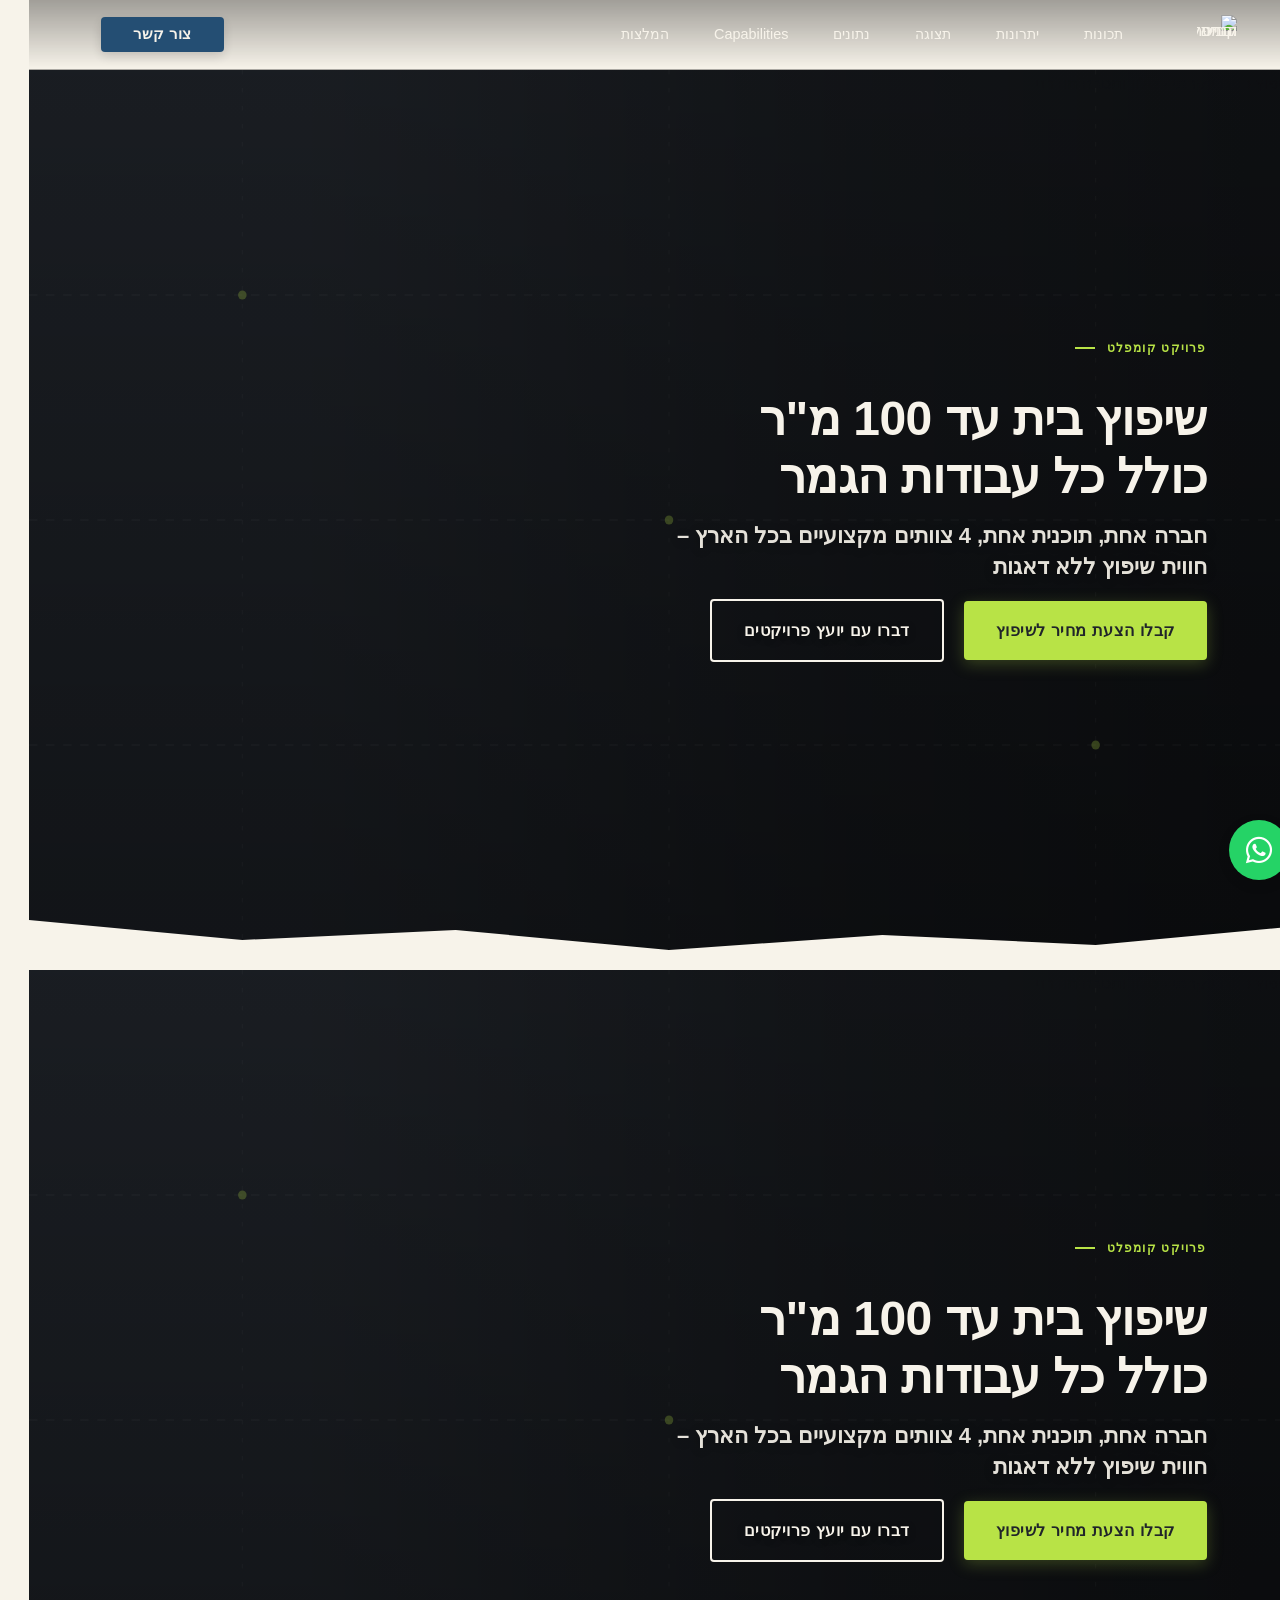
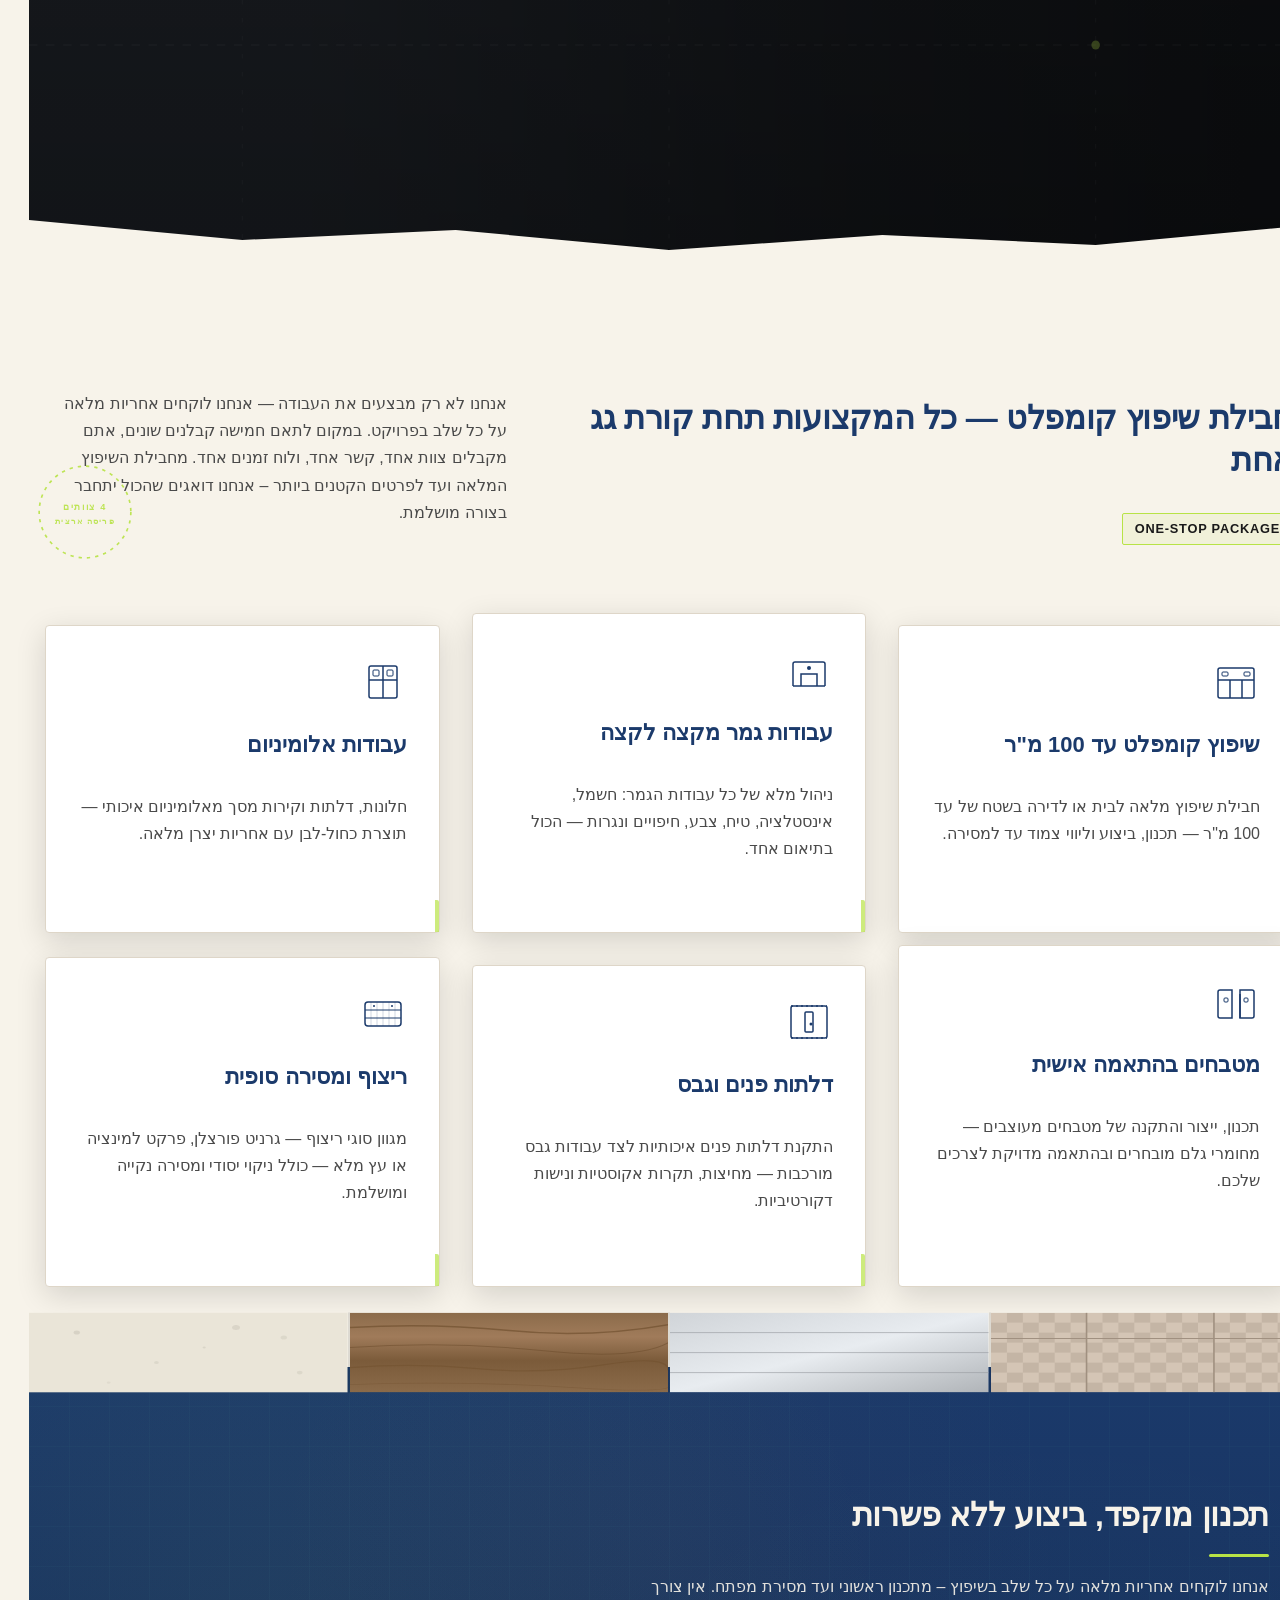
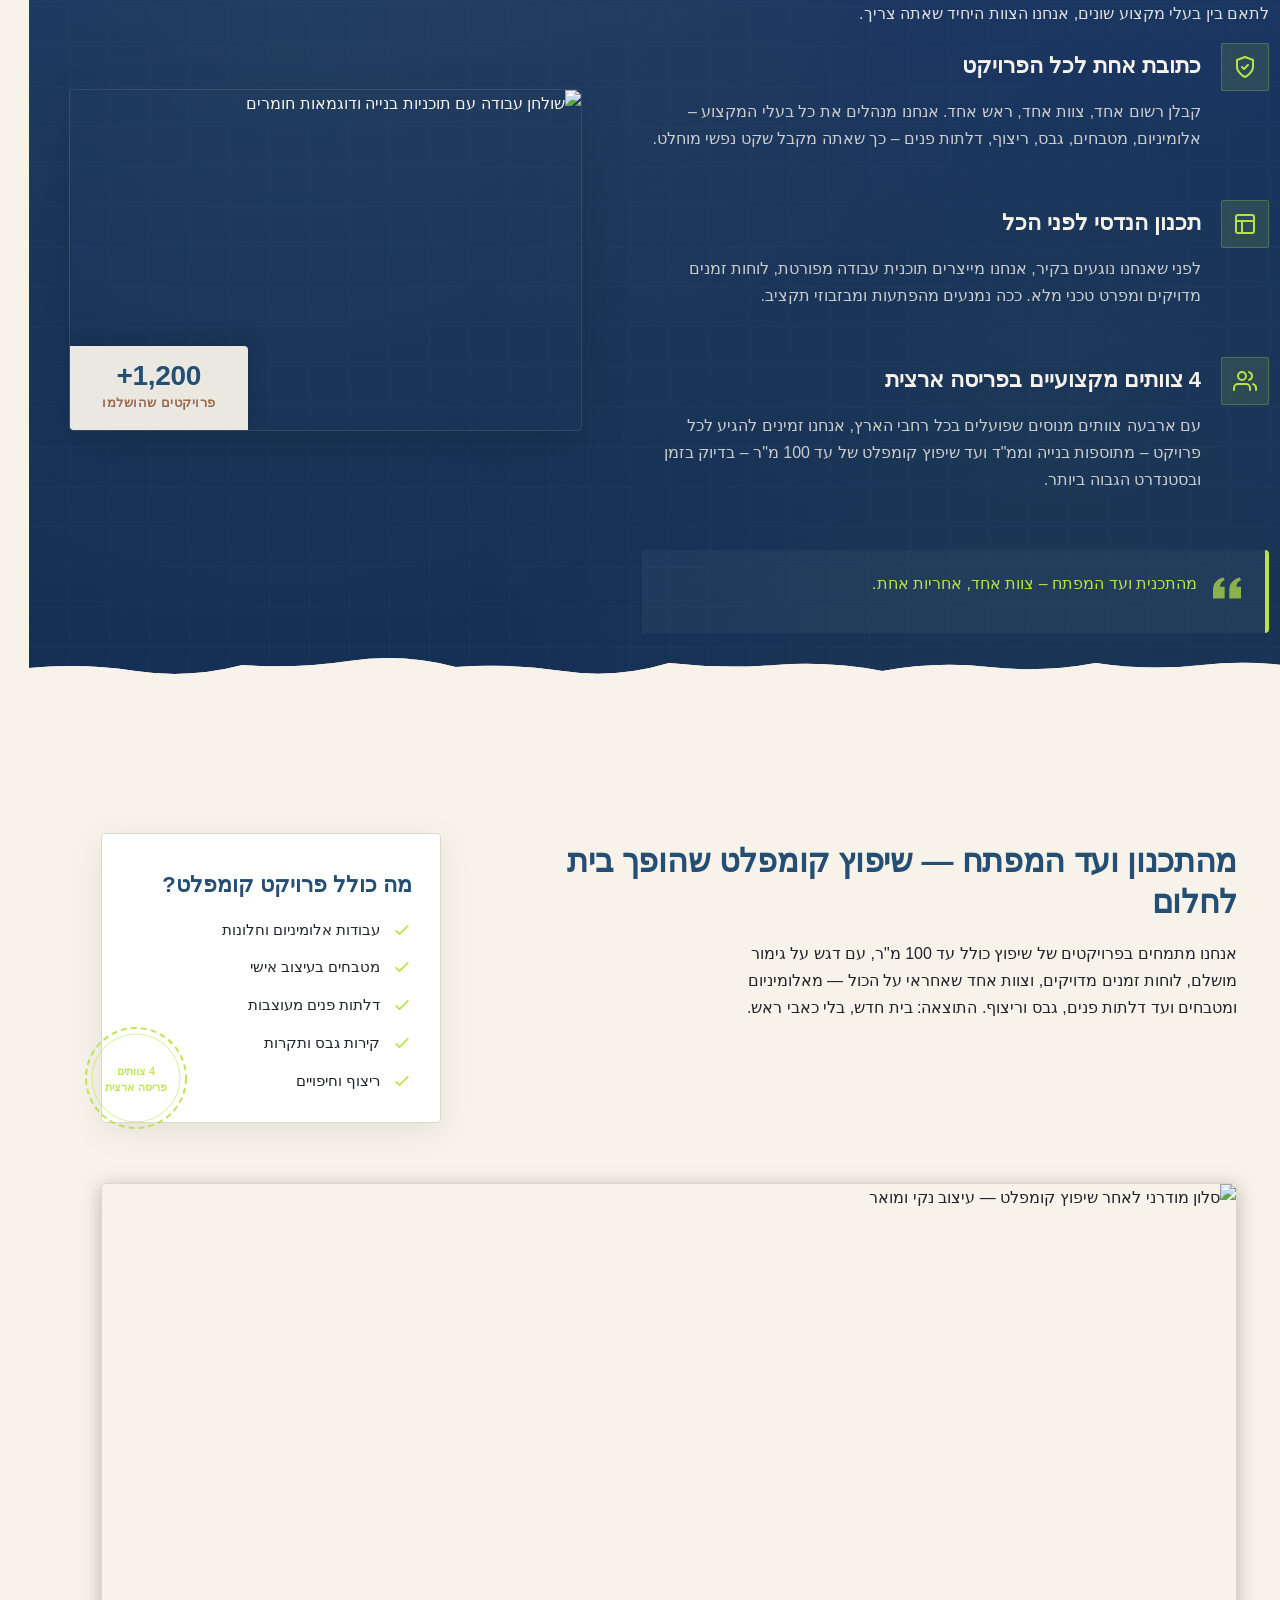
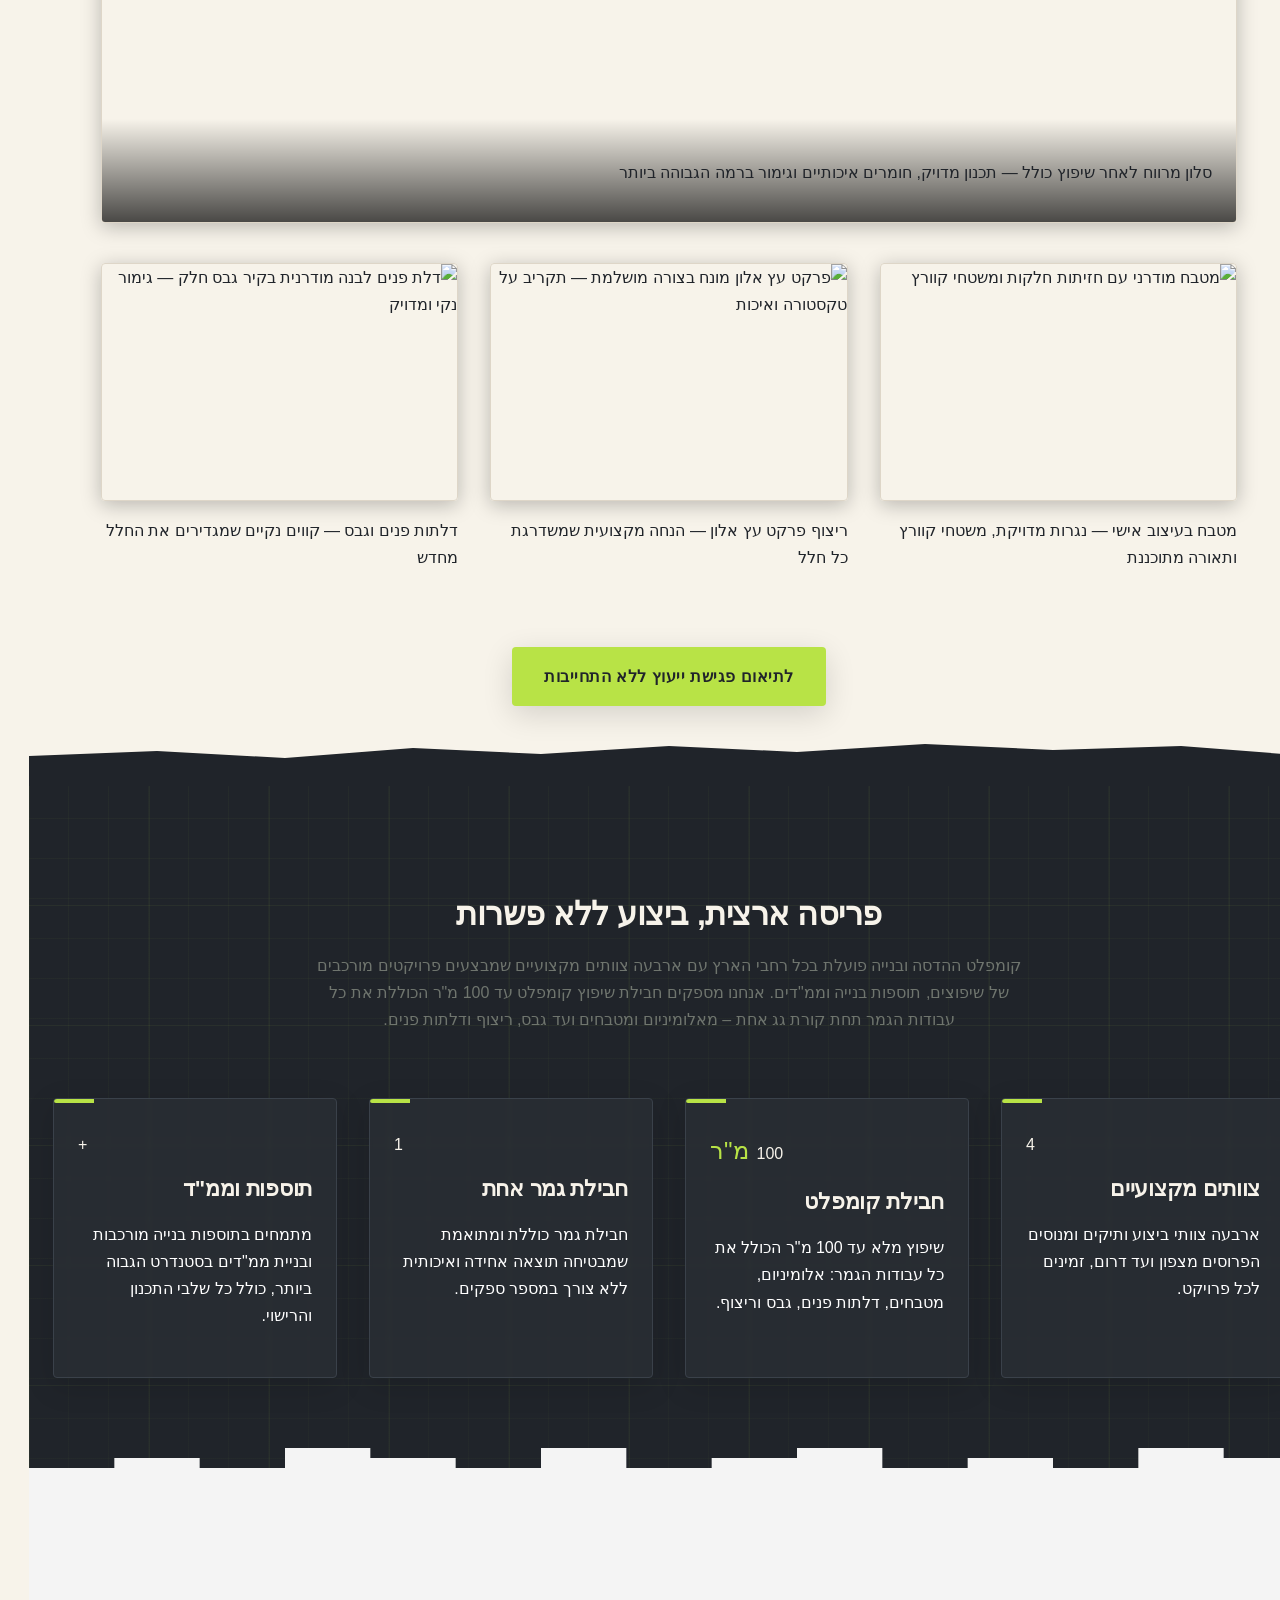
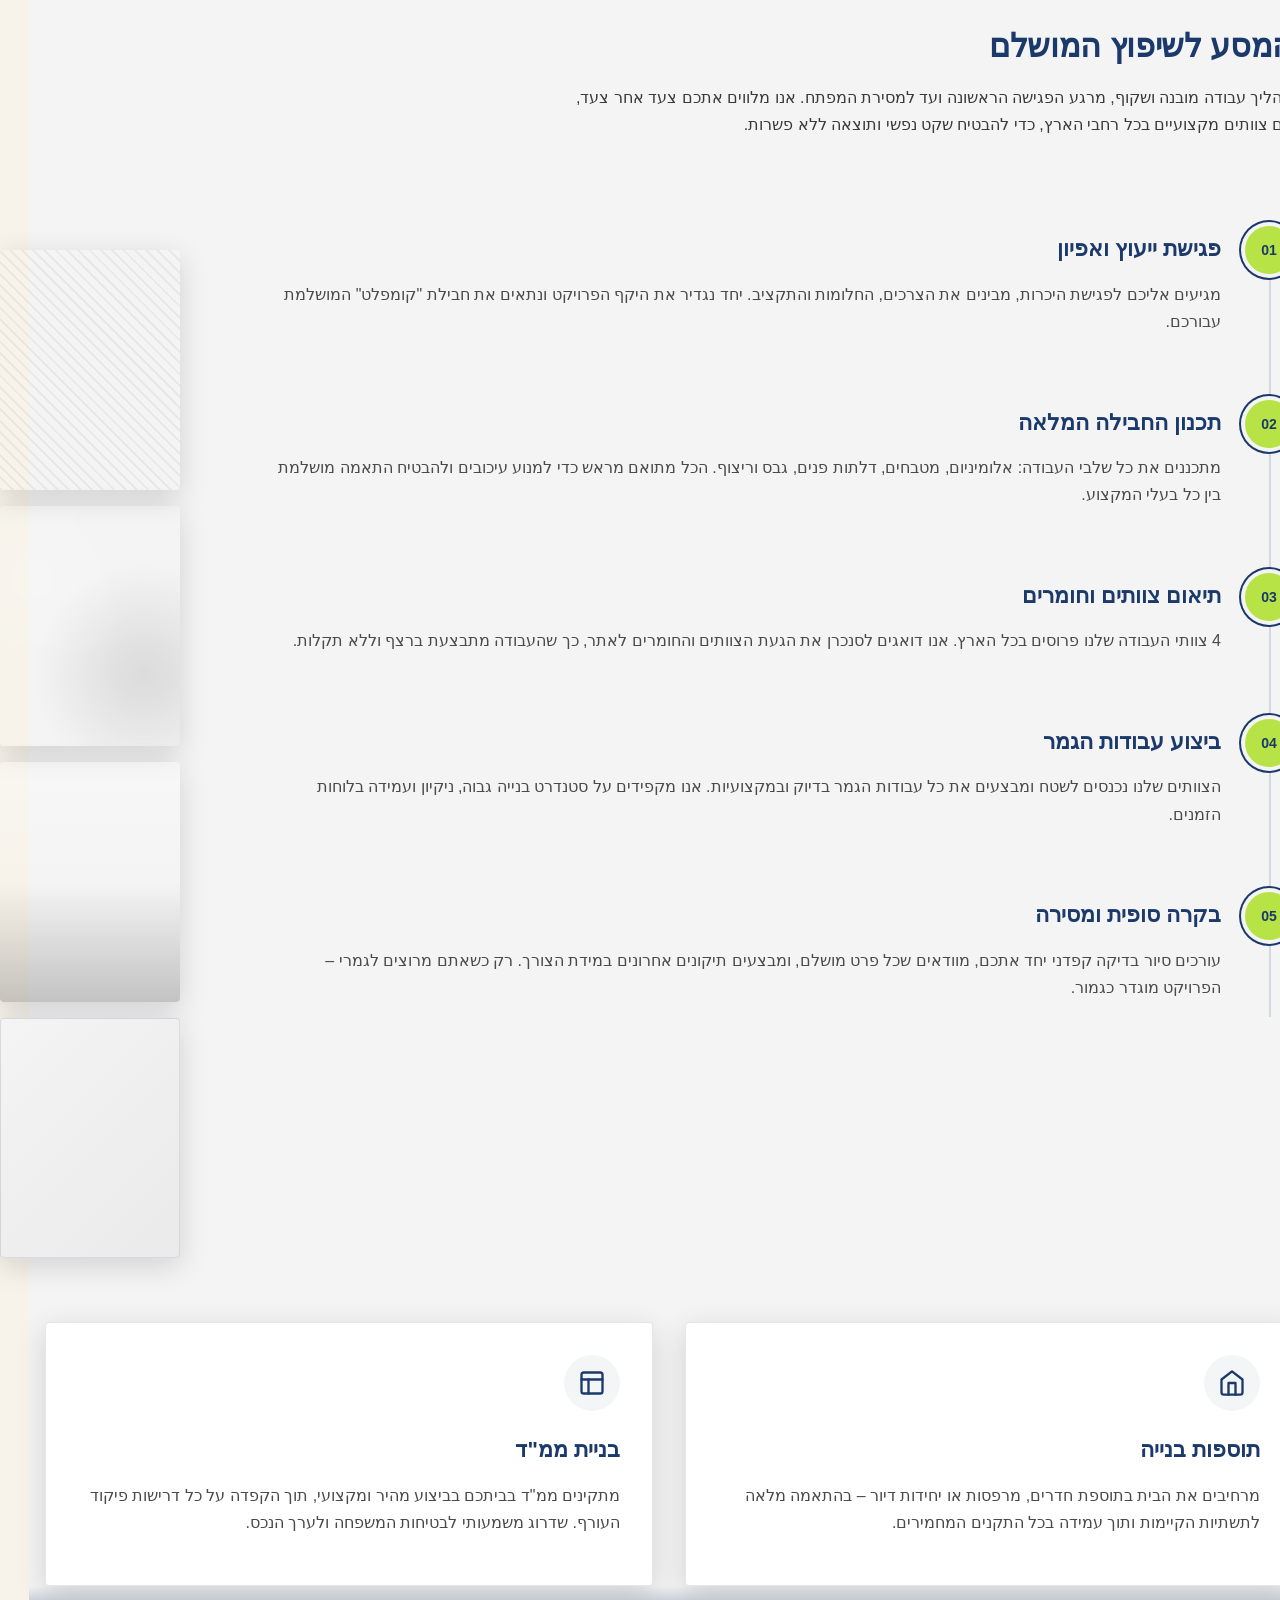
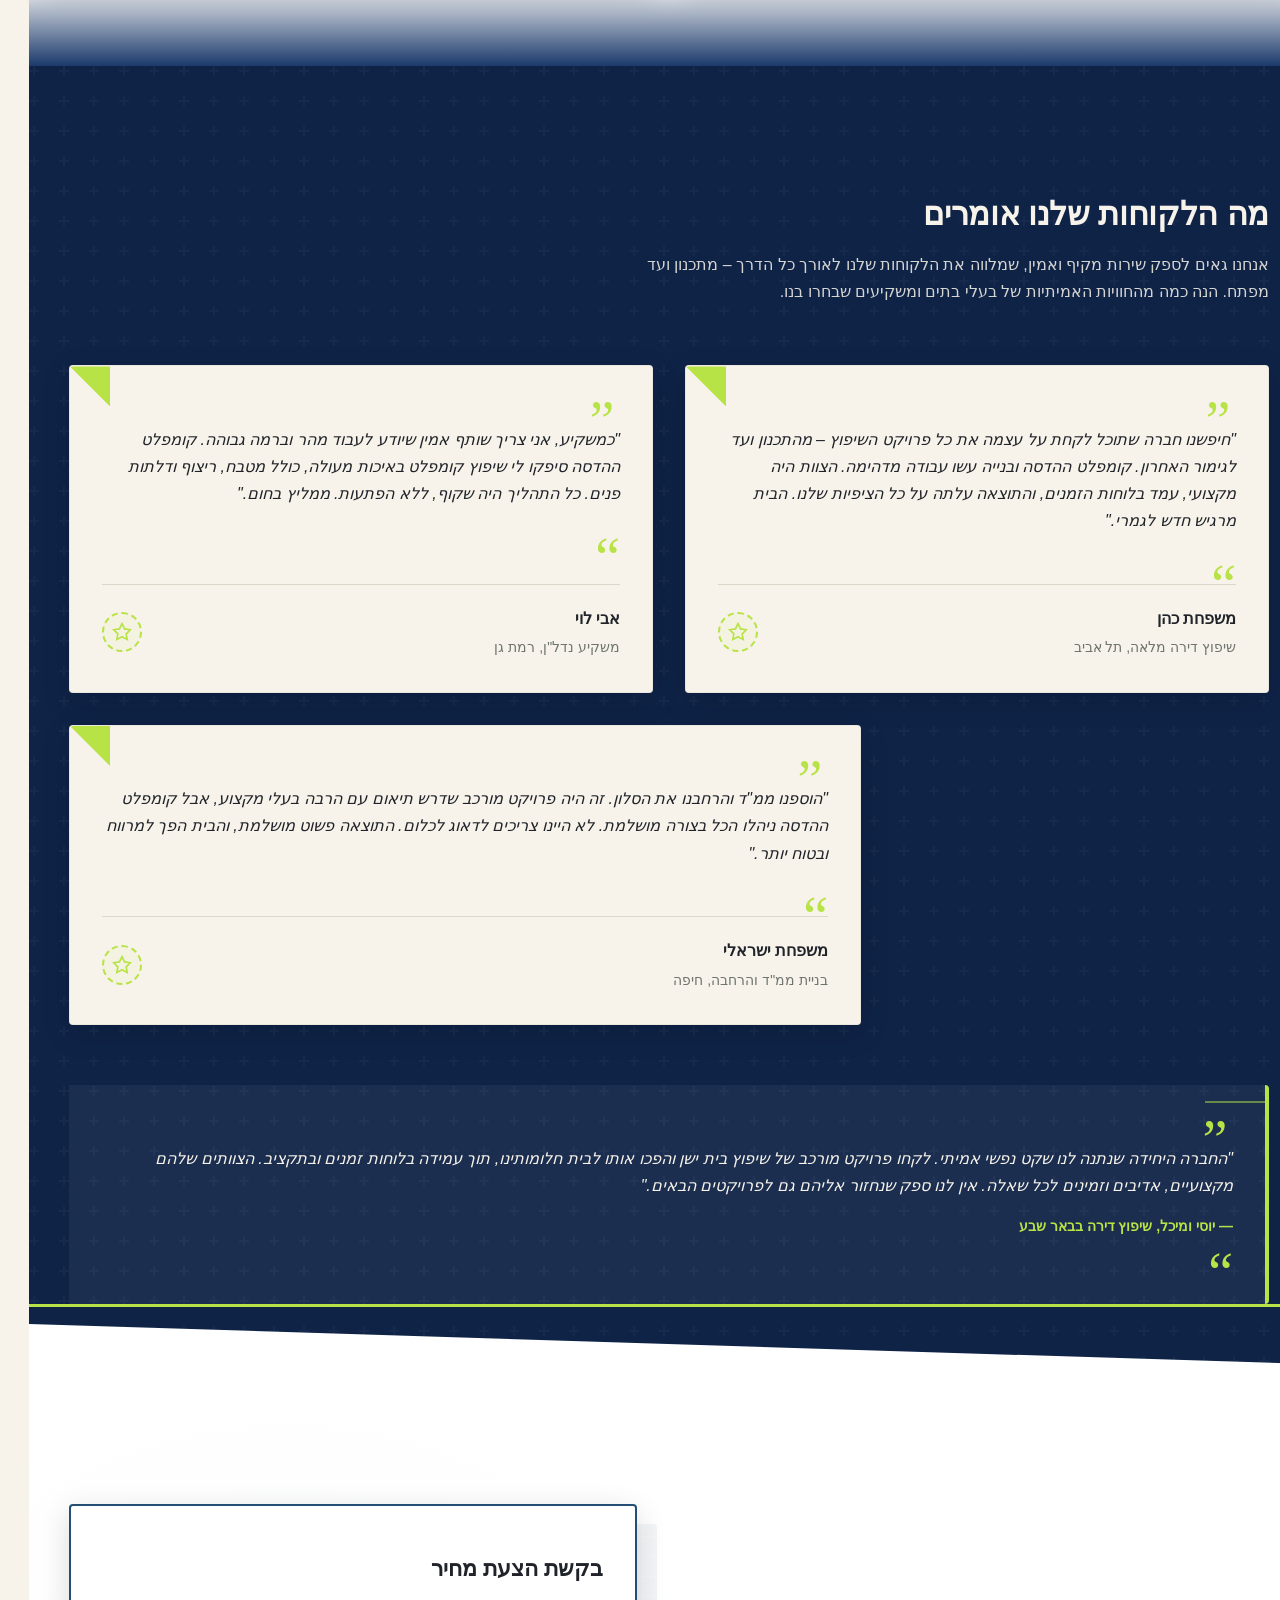
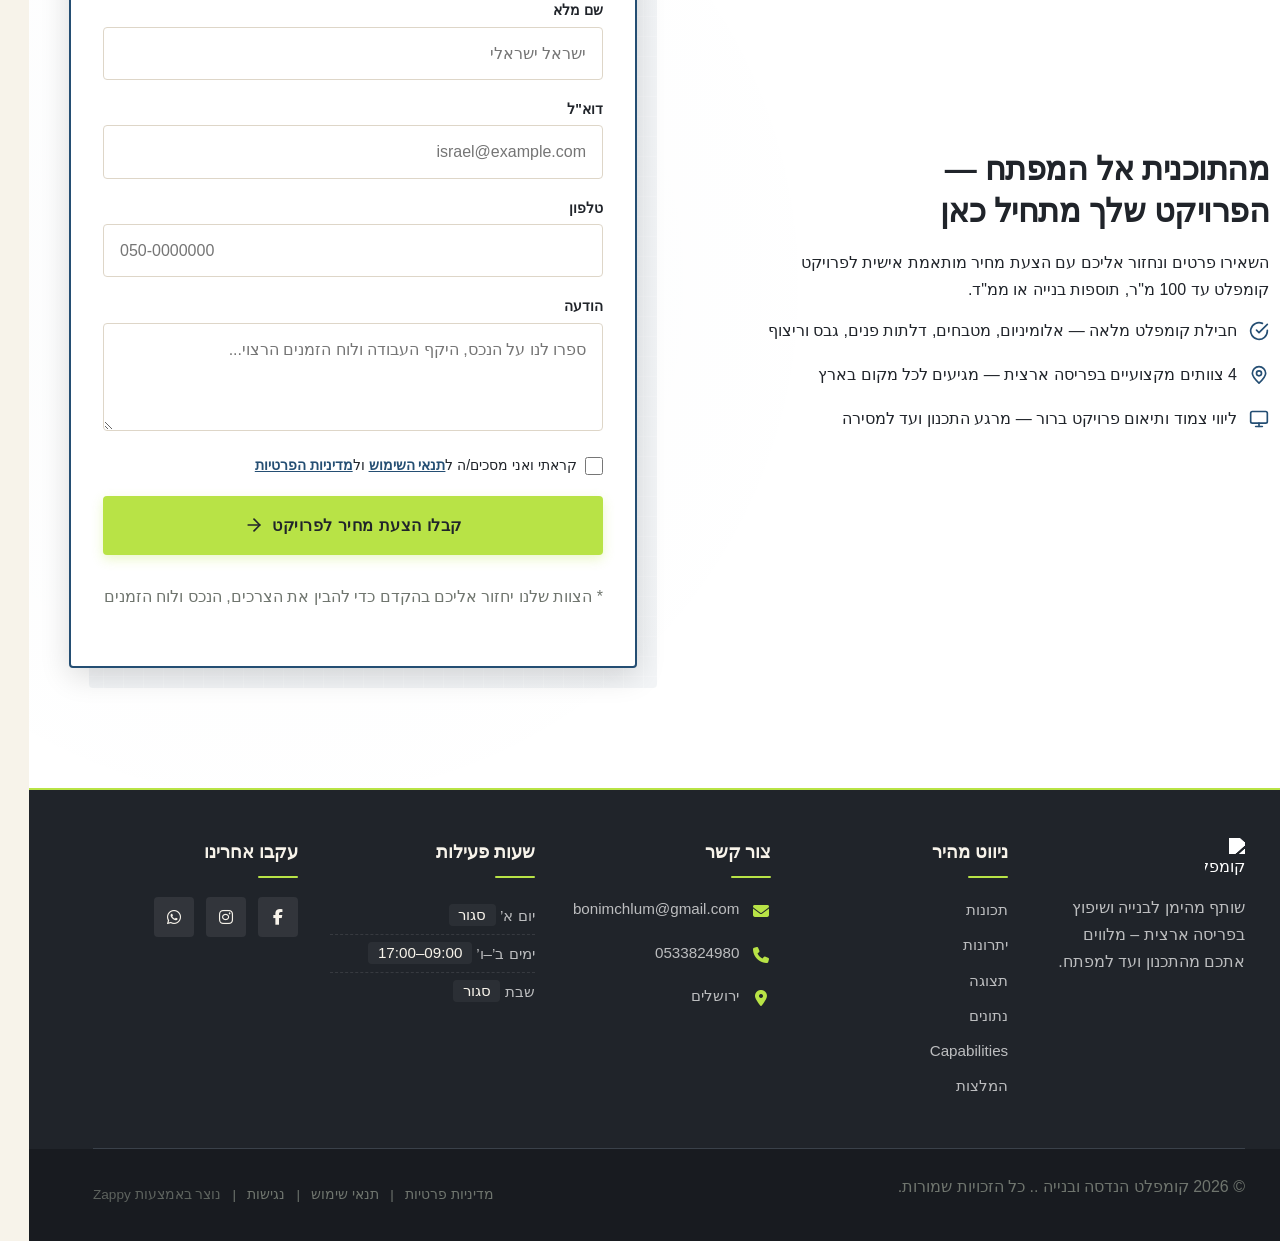
==== commit 523752aa: "Background sync: Progressive GitHub Sync" ====
--- a/public/index.html
+++ b/public/index.html
@@ -1 +1 @@
-<!doctype html><html dir="rtl" lang="he"><head><meta charset="UTF-8"><meta content="width=device-width,initial-scale=1" name="viewport"><meta content="index, follow" name="robots"><title>חבילת שיפוץ מלאה עד 100 מ״ר — קומפלט ההדסה ובנייה .</title><meta content="מחפשים שיפוצניק שמספק חוויה כוללת? קומפלט ההדסה מתמחים בחבילות שיפוץ ביתי עם אלומיניום, מטבחים, גבס וריצוף. ארבעה צוותים מקצועיים בפריסה ארצית." name="description"><meta content="שיפוצניק, שיפוצים בירושלים, חבילת שיפוץ מלאה, חברת שיפוצים ארצית, שיפוץ ביתי כולל" name="keywords"><link href="/assets/favicon.ico" rel="icon" type="image/x-icon"><link href="/assets/favicon-16x16.png" rel="icon" type="image/png" sizes="16x16"><link href="/assets/favicon-32x32.png" rel="icon" type="image/png" sizes="32x32"><link href="/assets/favicon-48x48.png" rel="icon" type="image/png" sizes="48x48"><link href="/assets/favicon-192x192.png" rel="icon" type="image/png" sizes="192x192"><link href="/assets/favicon-512x512.png" rel="icon" type="image/png" sizes="512x512"><link href="/assets/apple-touch-icon.png" rel="apple-touch-icon"><script>!function(){"use strict";var t="479a674d-bb8e-450c-9f7f-3952e49abede",e="https://api.zappy5.com/api/analytics/track",a=18e5,n=2592e6,o=!0,i=!0,r=!0;var s=function(){var e="zappy_visitor_"+t,a=null;try{if(a=localStorage.getItem(e)){var o=JSON.parse(a),i=Date.now();if(i-o.created<n)return o.lastSeen=i,localStorage.setItem(e,JSON.stringify(o)),o.id}}catch(t){console.warn("Zappy Analytics: LocalStorage not available")}var r="zv_"+Date.now()+"_"+Math.random().toString(36).substr(2,9);try{localStorage.setItem(e,JSON.stringify({id:r,created:Date.now(),lastSeen:Date.now()}))}catch(t){}return r}(),c=function(){var e="zappy_session_"+t,n=null;try{if(n=sessionStorage.getItem(e)){var o=JSON.parse(n),i=Date.now();if(i-o.timestamp<a)return o.timestamp=i,sessionStorage.setItem(e,JSON.stringify(o)),o.id}}catch(t){console.warn("Zappy Analytics: SessionStorage not available")}var r="zs_"+Date.now()+"_"+Math.random().toString(36).substr(2,9);try{sessionStorage.setItem(e,JSON.stringify({id:r,timestamp:Date.now()}))}catch(t){}return r}();function l(a,n){n=n||{};var o={website_id:t,event_type:a,page_path:window.location.pathname,referrer:document.referrer||"direct",visitor_id:s,session_id:c,metadata:n};if(navigator.sendBeacon){var i=new Blob([JSON.stringify(o)],{type:"application/json"});navigator.sendBeacon(e,i)}else fetch(e,{method:"POST",headers:{"Content-Type":"application/json"},body:JSON.stringify(o),keepalive:!0}).catch(function(t){console.warn("Zappy Analytics: Failed to track event",t)})}o&&l("pageview",{title:document.title,url:window.location.href}),i&&document.addEventListener("click",function(t){var e=t.target;if("BUTTON"===e.tagName||e.closest("button")){var a="BUTTON"===e.tagName?e:e.closest("button");l("click",{element:"button",text:a.textContent.trim().substring(0,100),id:a.id||null,class:a.className||null})}else if("A"===e.tagName||e.closest("a")){var n="A"===e.tagName?e:e.closest("a");l("navigation",{element:"link",text:n.textContent.trim().substring(0,100),href:n.href,external:n.hostname!==window.location.hostname})}},!0),r&&document.addEventListener("submit",function(t){var e=t.target;l("form_submit",{form_id:e.id||null,form_name:e.name||null,form_action:e.action||null,form_method:e.method||"GET"})},!0);var d=Date.now();window.addEventListener("beforeunload",function(){l("page_unload",{time_on_page:Math.floor((Date.now()-d)/1e3),page_path:window.location.pathname})}),window.zappyAnalytics={track:l,getVisitorId:function(){return s},getSessionId:function(){return c}}}()</script><meta content="חבילת שיפוץ מלאה עד 100 מ״ר — קומפלט ההדסה ובנייה ." property="og:title"><meta content="מחפשים שיפוצניק שמספק חוויה כוללת? קומפלט ההדסה מתמחים בחבילות שיפוץ ביתי עם אלומיניום, מטבחים, גבס וריצוף. ארבעה צוותים מקצועיים בפריסה ארצית." property="og:description"><meta content="summary_large_image" name="twitter:card"><meta content="חבילת שיפוץ מלאה עד 100 מ״ר — קומפלט ההדסה ובנייה ." name="twitter:title"><meta content="מחפשים שיפוצניק שמספק חוויה כוללת? קומפלט ההדסה מתמחים בחבילות שיפוץ ביתי עם אלומיניום, מטבחים, גבס וריצוף. ארבעה צוותים מקצועיים בפריסה ארצית." name="twitter:description"><meta content="website" property="og:type"><meta content="he_IL" property="og:locale"><style>.skip-link{position:absolute;top:0;left:0;transform:translateY(-200%);padding:12px 18px;background:var(--bg-dark,#1a1a1a);color:var(--text-light,#fff);font-weight:600;border-radius:0 0 8px 0;z-index:10000}.skip-link:focus{transform:none;outline:2px solid var(--ring,#fff);outline-offset:2px}:focus-visible{outline:2px solid var(--ring,currentColor);outline-offset:3px}</style><link href="/assets/favicon.ico" rel="icon" type="image/x-icon"><link href="/assets/favicon-16x16.png" rel="icon" type="image/png" sizes="16x16"><link href="/assets/favicon-32x32.png" rel="icon" type="image/png" sizes="32x32"><link href="/assets/favicon-48x48.png" rel="icon" type="image/png" sizes="48x48"><link href="/assets/favicon-192x192.png" rel="icon" type="image/png" sizes="192x192"><link href="/assets/favicon-512x512.png" rel="icon" type="image/png" sizes="512x512"><link href="/assets/apple-touch-icon.png" rel="apple-touch-icon"><link href="https://cdn.jsdelivr.net/npm/vanilla-cookieconsent@3/dist/cookieconsent.css" rel="stylesheet"><style id="zappy-critical-above-fold-css">html{box-sizing:border-box;-webkit-text-size-adjust:100%}*,::after,::before{box-sizing:inherit}body{margin:0;min-width:320px;overflow-x:clip}img,svg,video{max-width:100%;height:auto}main{display:block}.container{width:min(100% - 32px,1200px);margin-inline:auto}.navbar,header .navbar,header[role=banner],nav.navbar{position:relative;z-index:1000;width:100%}.nav-container,.navbar .container{display:flex;align-items:center;justify-content:space-between;min-height:64px}.logo,.logo-link img{display:block;width:35px;height:35px;object-fit:contain}#navMenu,.nav-menu{list-style:none}.fa,.fa-brands,.fa-regular,.fa-solid,.fab,.far,.fas{display:inline-block;min-width:1em;text-align:center}html:not(#zappy-noop) .navbar:has(.nav-ecommerce-icons)>.phone-header-btn,html:not(#zappy-noop)[data-zappy-site-type=ecommerce] .phone-header-btn{display:none!important;visibility:hidden!important;width:0!important;height:0!important;pointer-events:none!important}.hero-section,.index-hero-section,section[class*=hero]{position:relative;overflow:hidden;min-height:560px}.hero-bg-image,.hero-bg-wrapper,section[class*=hero] [class*=hero-bg]{position:absolute;inset:0;width:100%;height:100%}.hero-bg-image img,.hero-bg-wrapper img,section[class*=hero] [data-hero-bg],section[class*=hero] img[data-hero-background=true]{width:100%!important;height:100%!important;object-fit:cover!important;display:block}.hero-content,section[class*=hero] .container{position:relative;z-index:2}@media(max-width:768px){:root{--header-height:72px;--total-header-height:72px;--zappy-mobile-menu-top:72px}html[data-zappy-site-type=ecommerce] body{padding-top:var(--total-header-height,72px)}html[data-zappy-site-type=ecommerce] body>.navbar:not(.zappy-catalog-menu),html[data-zappy-site-type=ecommerce] body>nav.navbar{position:fixed!important;top:0;left:0;right:0;z-index:100000;width:100%;margin-bottom:0}.zappy-catalog-menu{position:fixed;top:var(--header-height,72px);left:0;right:0;z-index:99999}.nav-container,.navbar .container{min-height:60px}#navMenu,.nav-menu{max-width:100vw;overflow-x:hidden}.hero-section,.index-hero-section,section[class*=hero]{min-height:100svh}.hero-bg-image,.hero-bg-wrapper,.hero-scrim{min-height:100svh}}</style><link href="/styles.css" rel="preload" as="style"><link href="/styles.css" rel="stylesheet" media="print" onload='this.media="all"'><noscript><link href="/styles.css" rel="stylesheet"></noscript><script>window.ZAPPY_WEBSITE_ID="479a674d-bb8e-450c-9f7f-3952e49abede",window.ZAPPY_API_BASE="https://api.zappy5.com"</script><link href="/assets/site-index-hero-image-1.webp" rel="preload" as="image" fetchpriority="high"><style id="zappy-dropdown-submenu-styles">#navMenu li:has(.sub-menu),.nav-menu li:has(.sub-menu),.navbar li:has(.sub-menu),nav li:has(.sub-menu){position:relative}#navMenu .sub-menu,.nav-menu .sub-menu,.navbar .sub-menu,nav .sub-menu{display:block!important;position:absolute!important;top:100%;left:0;min-width:220px;background:#fff;border-radius:8px;box-shadow:0 8px 25px rgba(0,0,0,.15);padding:8px 0;opacity:0;visibility:hidden;transform:translateY(10px);transition:all .3s ease;z-index:1000;list-style:none;pointer-events:none}#navMenu li:hover>.sub-menu,.nav-menu li:hover>.sub-menu,.navbar li:hover>.sub-menu,nav li:hover>.sub-menu{opacity:1!important;visibility:visible!important;transform:translateY(0)!important;pointer-events:auto!important}.sub-menu li{list-style:none;margin:0;padding:0}.sub-menu a{display:block!important;padding:10px 16px!important;color:var(--text-dark,#333)!important;font-weight:500;text-decoration:none;white-space:nowrap;transition:background-color .2s}.sub-menu .zappy-nav-child>a{padding-left:28px!important;font-size:.9em!important;opacity:.85!important}[dir=rtl] .sub-menu .zappy-nav-child>a,html[lang=ar] .sub-menu .zappy-nav-child>a,html[lang=he] .sub-menu .zappy-nav-child>a{padding-left:10px!important;padding-right:28px!important}.sub-menu .zappy-nav-parent>a{font-weight:600!important}.sub-menu a:hover{background-color:#f5f5f5}[dir=rtl] .nav-menu .sub-menu,[dir=rtl] .navbar .sub-menu,[dir=rtl] nav .sub-menu,html[lang=ar] .nav-menu .sub-menu,html[lang=ar] .navbar .sub-menu,html[lang=ar] nav .sub-menu,html[lang=he] .nav-menu .sub-menu,html[lang=he] .navbar .sub-menu,html[lang=he] nav .sub-menu{left:auto!important;right:0!important}.sub-menu:empty,.sub-menu:not(:has(li)):not(:has(> a)),.sub-menu:not(:has(li:not(.zappy-hidden-menu-item))):not(:has(> a)){display:none!important;opacity:0!important;visibility:hidden!important;pointer-events:none!important}li:has(.menu-group-title):hover>.sub-menu{opacity:1!important;visibility:visible!important;transform:translateY(0)!important;pointer-events:auto!important}#navMenu>li>.menu-group-title,.nav-menu>li>.menu-group-title{display:inline-block;padding:.5rem 1rem;cursor:default;user-select:none}@media (max-width:768px){#navMenu .sub-menu,.nav-menu .sub-menu,.navbar .sub-menu,nav .sub-menu{position:static!important;transform:none!important;box-shadow:none!important;background:0 0!important;max-height:0;overflow:hidden;opacity:0;visibility:hidden;transition:max-height .3s ease,opacity .3s ease;padding:0!important;border-radius:0!important}#navMenu .sub-menu.mobile-expanded,.nav-menu .sub-menu.mobile-expanded,.navbar .sub-menu.mobile-expanded{max-height:none!important;overflow-y:visible!important;opacity:1!important;visibility:visible!important;padding:8px 0 8px 16px!important}[dir=rtl] .sub-menu.mobile-expanded,html[lang=he] .sub-menu.mobile-expanded{padding:8px 16px 8px 0!important}#navMenu li:hover>.sub-menu,.nav-menu li:hover>.sub-menu,.navbar li:hover>.sub-menu,nav li:hover>.sub-menu{opacity:0;visibility:hidden;pointer-events:none}#navMenu li>.sub-menu.mobile-expanded,.nav-menu li>.sub-menu.mobile-expanded,.navbar li>.sub-menu.mobile-expanded,nav li>.sub-menu.mobile-expanded{opacity:1!important;visibility:visible!important;pointer-events:auto!important}#navMenu li:has(.sub-menu),.nav-menu li:has(.sub-menu),.navbar li:has(.sub-menu),nav li:has(.sub-menu){display:flex!important;flex-wrap:wrap!important;align-items:center!important;position:relative!important;min-height:44px!important}#navMenu li:has(.sub-menu)>a,.nav-menu li:has(.sub-menu)>a,.navbar li:has(.sub-menu)>a,nav li:has(.sub-menu)>a{flex:1!important;min-width:0!important}#navMenu li:has(.sub-menu)>.menu-group-title,.nav-menu li:has(.sub-menu)>.menu-group-title,.navbar li:has(.sub-menu)>.menu-group-title,nav li:has(.sub-menu)>.menu-group-title{flex:1!important;min-width:0!important;padding:0!important;line-height:inherit!important}#navMenu li:has(.sub-menu)>.sub-menu,.nav-menu li:has(.sub-menu)>.sub-menu,.navbar li:has(.sub-menu)>.sub-menu,nav li:has(.sub-menu)>.sub-menu{flex-basis:100%!important;width:100%!important}#navMenu li:has(.sub-menu)>a [class*=arrow],#navMenu li:has(.sub-menu)>a [class*=chevron],.nav-menu li:has(.sub-menu)>a .fa-angle-down,.nav-menu li:has(.sub-menu)>a .fa-chevron-down,.nav-menu li:has(.sub-menu)>a [class*=arrow],.nav-menu li:has(.sub-menu)>a [class*=chevron],nav li:has(.sub-menu)>a [class*=arrow],nav li:has(.sub-menu)>a [class*=chevron]{display:none!important;visibility:hidden!important}.mobile-submenu-toggle{display:flex!important;align-items:center!important;justify-content:center!important;width:44px!important;height:auto!important;background:0 0!important;border:none!important;cursor:pointer!important;color:var(--text-light)!important;position:static!important;flex-shrink:0!important;align-self:stretch!important;z-index:2!important;padding:0!important;margin:0!important}.mobile-submenu-toggle::after{content:''!important;width:0!important;height:0!important;border-left:6px solid transparent!important;border-right:6px solid transparent!important;border-top:7px solid currentColor!important;transition:transform .3s ease!important}.mobile-submenu-toggle.expanded::after{transform:rotate(180deg)!important}.sub-menu a{padding:10px 0!important;display:block!important;color:var(--text-light)!important;white-space:normal!important}.sub-menu .zappy-nav-child>a{padding-left:28px!important;font-size:.9em!important;opacity:.85!important}[dir=rtl] .sub-menu .zappy-nav-child>a,html[lang=ar] .sub-menu .zappy-nav-child>a,html[lang=he] .sub-menu .zappy-nav-child>a{padding-left:0!important;padding-right:28px!important}.sub-menu .zappy-nav-parent>a{font-weight:600!important}#navMenu.active,.nav-menu.active{max-width:100vw!important;overflow-x:hidden!important;box-sizing:border-box!important}.navbar .sub-menu li a,.zappy-products-dropdown .sub-menu a,nav.navbar .sub-menu li a{color:var(--text-light)!important}}@media (min-width:769px){.mobile-submenu-toggle{display:none!important}}</style><style id="zappy-widget-visibility">html[dir=rtl] .whatsapp-float{right:20px!important;left:auto!important}html:not([dir]) .whatsapp-float,html[dir=ltr] .whatsapp-float{left:20px!important;right:auto!important}html[dir=rtl] #mic-access-tool-general-button,html[dir=rtl] #mic-init-access-tool #mic-access-tool-general-button,html[dir=rtl] #mic-init-access-tool .mic-access-tool-general-button,html[dir=rtl] ._access-icon,html[dir=rtl] .mic-access-tool-general-button{left:20px!important;right:auto!important}html:not([dir]) #mic-access-tool-general-button,html:not([dir]) #mic-init-access-tool #mic-access-tool-general-button,html:not([dir]) #mic-init-access-tool .mic-access-tool-general-button,html:not([dir]) ._access-icon,html:not([dir]) .mic-access-tool-general-button,html[dir=ltr] #mic-access-tool-general-button,html[dir=ltr] #mic-init-access-tool #mic-access-tool-general-button,html[dir=ltr] #mic-init-access-tool .mic-access-tool-general-button,html[dir=ltr] ._access-icon,html[dir=ltr] .mic-access-tool-general-button{right:20px!important;left:auto!important}@media (max-width:768px){.whatsapp-float{display:flex!important}}@media (min-width:769px){.whatsapp-float{display:flex!important}}@media (max-width:768px){#mic-access-tool-general-button,#mic-init-access-tool #mic-access-tool-general-button,#mic-init-access-tool .mic-access-tool-general-button,._access-icon,.mic-access-tool-general-button{display:flex!important;visibility:visible!important;opacity:1!important;pointer-events:auto!important}#mic-access-tool-box.opened-mic-access-tool,#mic-init-access-tool #mic-access-tool-box.opened-mic-access-tool,.mic-access-tool-box.opened-mic-access-tool{visibility:visible!important;opacity:1!important;pointer-events:auto!important}}@media (min-width:769px){#mic-access-tool-general-button,#mic-init-access-tool #mic-access-tool-general-button,#mic-init-access-tool .mic-access-tool-general-button,._access-icon,.mic-access-tool-general-button{display:flex!important;visibility:visible!important;opacity:1!important;pointer-events:auto!important}#mic-access-tool-box.opened-mic-access-tool,#mic-init-access-tool #mic-access-tool-box.opened-mic-access-tool,.mic-access-tool-box.opened-mic-access-tool{visibility:visible!important;opacity:1!important;pointer-events:auto!important}}</style></head><body><a href="#main" class="skip-link">דלג לתוכן הראשי</a><nav class="navbar" dir="rtl"><button class="mobile-toggle" aria-label="Menu" id="mobileToggle"><svg viewBox="0 0 24 24" fill="none" height="24" width="24" class="hamburger-icon"><path d="M3 12h18M3 6h18M3 18h18" stroke="currentColor" stroke-width="2" stroke-linecap="round"></path></svg> <svg viewBox="0 0 24 24" fill="none" height="24" width="24" class="close-icon" style="display:none"><path d="M18 6L6 18M6 6l12 12" stroke="currentColor" stroke-width="2" stroke-linecap="round"></path></svg></button> <button class="phone-header-btn" aria-label="Call" data-phone="0533824980"><svg viewBox="0 0 24 24" fill="currentColor" height="20" width="20"><path d="M22 16.92v3a2 2 0 0 1-2.18 2 19.79 19.79 0 0 1-8.63-3.07 19.5 19.5 0 0 1-6-6 19.79 19.79 0 0 1-3.07-8.67A2 2 0 0 1 4.11 2h3a2 2 0 0 1 2 1.72 12.84 12.84 0 0 0 .7 2.81 2 2 0 0 1-.45 2.11L8.09 9.91a16 16 0 0 0 6 6l1.27-1.27a2 2 0 0 1 2.11-.45 12.84 12.84 0 0 0 2.81.7A2 2 0 0 1 22 16.92z"></path></svg></button><div class="nav-container"><div class="nav-right-group"><div class="nav-brand"><a href="/" class="logo-link"><img alt="קומפלט הנדסה ובנייה ." decoding="async" height="35" src="/assets/site-----image-1.webp" width="35" class="logo"></a></div><ul class="nav-menu" id="navMenu"><li><a href="#features">תכונות</a></li><li><a href="#benefits">יתרונות</a></li><li><a href="#showcase">תצוגה</a></li><li><a href="#stats">נתונים</a></li><li><a href="#capabilities">Capabilities</a></li><li><a href="#testimonials">המלצות</a></li><li class="mobile-contact-link nav-cta-mobile-item"><a href="#cta" class="nav-cta-btn">צור קשר</a></li></ul></div><div class="nav-cta-container"><a href="#cta" class="nav-cta-btn">צור קשר</a></div></div></nav><script>window.addEventListener("load",function(){const e=document.querySelector(".navbar, nav, header");if(!e)return void console.log("[Navbar] Navbar element not found");let t=document.getElementById("mobileToggle")||document.querySelector(".mobile-toggle")||document.querySelector(".hamburger")||document.querySelector(".hamburger-menu")||document.querySelector(".menu-toggle")||document.querySelector(".burger-menu")||document.querySelector('[aria-label="Menu"]')||document.querySelector('[aria-label="תפריט"]');const o=document.querySelector(".phone-header-btn"),n=window.getComputedStyle(e);let r=n.backgroundColor;if(console.log("[Navbar] Initial navbar background:",r),"transparent"===r||"rgba(0, 0, 0, 0)"===r||r.startsWith("rgba")&&r.includes(", 0)")){const e=n.backgroundImage;if(e&&"none"!==e)console.log("[Navbar] Navbar has background image/gradient, using dark text"),r="rgb(240, 240, 240)";else{const e=window.getComputedStyle(document.body).backgroundColor;console.log("[Navbar] Navbar transparent, using body background:",e),r=e}}const a=r.match(/\d+/g);if(a&&a.length>=3){const e=(.299*parseInt(a[0])+.587*parseInt(a[1])+.114*parseInt(a[2]))/255;console.log("[Navbar] Mobile button colors preserved from Claude CSS (luminance:",e.toFixed(2)+")");const n=document.createElement("style");n.id="zappy-mobile-nav-fix";document.documentElement.lang;document.documentElement.dir,n.textContent='\n        /* Hide mobile buttons on desktop, show only on mobile */\n        @media (min-width: 769px) {\n          .mobile-toggle,\n          .phone-header-btn {\n            display: none !important;\n          }\n        }\n        \n        /* Show and position mobile buttons correctly on mobile */\n        @media (max-width: 768px) {\n          .navbar,\n          nav.navbar {\n            min-height: 70px !important;\n          }\n\n          .mobile-toggle,\n          .phone-header-btn {\n            position: absolute !important;\n            top: 0 !important;\n            bottom: 0 !important;\n            margin-top: auto !important;\n            margin-bottom: auto !important;\n            transform: none !important;\n            z-index: 1001 !important;\n            display: flex !important;\n            align-items: center !important;\n            justify-content: center !important;\n            width: 36px !important;\n            height: 36px !important;\n            border-radius: 50% !important;\n            border: none !important;\n            cursor: pointer !important;\n            padding: 6px !important;\n            background: none !important;\n            color: var(--nav-text, var(--text-light)) !important;\n            touch-action: manipulation !important;\n            -webkit-tap-highlight-color: transparent !important;\n          }\n\n          html[data-zappy-site-type="ecommerce"] .phone-header-btn,\n          body[data-zappy-site-type="ecommerce"] .phone-header-btn,\n          html[data-zappy-site-type="ecommerce"] header .phone-header-btn,\n          html[data-zappy-site-type="ecommerce"] nav .phone-header-btn {\n            display: none !important;\n            visibility: hidden !important;\n            width: 0 !important;\n            height: 0 !important;\n            min-width: 0 !important;\n            overflow: hidden !important;\n          }\n          \n          /* LTR positioning (default): hamburger LEFT, phone RIGHT */\n          html:not([dir="rtl"]):not([lang="he"]):not([lang="ar"]) .mobile-toggle,\n          html[dir="ltr"] .mobile-toggle {\n            left: 12px !important;\n            right: auto !important;\n          }\n          html:not([dir="rtl"]):not([lang="he"]):not([lang="ar"]) .phone-header-btn,\n          html[dir="ltr"] .phone-header-btn {\n            right: 12px !important;\n            left: auto !important;\n          }\n          \n          /* RTL positioning: hamburger RIGHT, phone LEFT */\n          html[dir="rtl"] .mobile-toggle,\n          html[lang="he"] .mobile-toggle,\n          html[lang="ar"] .mobile-toggle {\n            right: 12px !important;\n            left: auto !important;\n          }\n          html[dir="rtl"] .phone-header-btn,\n          html[lang="he"] .phone-header-btn,\n          html[lang="ar"] .phone-header-btn {\n            left: 12px !important;\n            right: auto !important;\n          }\n          \n          /* CRITICAL: Ensure nav-container has min-height on mobile */\n          /* All children are positioned absolutely/fixed on mobile, so height:auto collapses to 0 */\n          .nav-container {\n            min-height: 70px !important;\n            position: relative !important;\n          }\n          \n          /* Ensure SVG icons are properly sized and inherit color */\n          .mobile-toggle svg,\n          .phone-header-btn svg {\n            width: 24px !important;\n            height: 24px !important;\n            /* Don\'t force display - let JavaScript control hamburger/close toggle */\n          }\n          \n          /* Reset nav-cta-container on mobile - remove desktop box-shadow/padding */\n          /* that creates a visible ghost box when CTA button is hidden */\n          .nav-cta-container {\n            box-shadow: none !important;\n            padding: 0 !important;\n          }\n          \n          /* Hide nav-cta-container entirely on mobile when there\'s no lang-switcher */\n          /* (only the CTA button is inside, and it\'s hidden on mobile) */\n          .nav-cta-container:not(:has(.lang-switcher)) {\n            display: none !important;\n          }\n          \n          /* CRITICAL: Prevent hero image fade gradient from bleeding over headline text */\n          /* The .image-fade-gradient has bottom: -30px (extends below parent) */\n          /* On mobile stacked layout, this overlaps the h1 text below the image */\n          .hero-image-column {\n            overflow: hidden !important;\n          }\n          .image-fade-gradient {\n            bottom: 0 !important;\n          }\n          \n          /* Hide desktop language switcher on mobile - hamburger menu handles it */\n          /* High specificity to override stored CSS */\n          .lang-switcher,\n          .nav-cta-container .lang-switcher,\n          .nav-container .lang-switcher,\n          .navbar .lang-switcher,\n          .navbar .nav-cta-container .lang-switcher {\n            display: none !important;\n          }\n        }\n      ';const r=document.getElementById("zappy-mobile-nav-fix");r&&r.remove(),document.head.appendChild(n),console.log("[Navbar] Critical CSS injected for mobile nav positioning");const i=window.innerWidth<=768;if(t){const e=t.querySelector(".hamburger-icon"),o=t.querySelector(".close-icon");e&&(e.style.setProperty("width","24px","important"),e.style.setProperty("height","24px","important"),e.style.setProperty("display","block","important")),o&&(o.style.setProperty("width","24px","important"),o.style.setProperty("height","24px","important"),o.style.setProperty("display","none","important")),i?(t.style.setProperty("position","absolute","important"),t.style.setProperty("top","0","important"),t.style.setProperty("bottom","0","important"),t.style.setProperty("margin-top","auto","important"),t.style.setProperty("margin-bottom","auto","important"),t.style.setProperty("transform","none","important"),t.style.setProperty("z-index","1001","important"),t.style.removeProperty("left"),t.style.removeProperty("right"),console.log("[Navbar] Mobile toggle positioning applied (mobile viewport)")):(t.style.removeProperty("position"),t.style.removeProperty("top"),t.style.removeProperty("transform"),t.style.removeProperty("z-index"),t.style.removeProperty("left"),t.style.removeProperty("right"),console.log("[Navbar] Desktop viewport - cleared mobile toggle inline positioning"))}if(o){const e=o.querySelector("svg");e&&(e.style.width="24px",e.style.height="24px",e.setAttribute("width","24"),e.setAttribute("height","24")),i?(o.style.setProperty("position","absolute","important"),o.style.setProperty("top","0","important"),o.style.setProperty("bottom","0","important"),o.style.setProperty("margin-top","auto","important"),o.style.setProperty("margin-bottom","auto","important"),o.style.setProperty("transform","none","important"),o.style.setProperty("z-index","1001","important"),o.style.removeProperty("left"),o.style.removeProperty("right"),console.log("[Navbar] Phone button positioning applied (mobile viewport)")):(o.style.removeProperty("position"),o.style.removeProperty("top"),o.style.removeProperty("transform"),o.style.removeProperty("z-index"),o.style.removeProperty("left"),o.style.removeProperty("right"),console.log("[Navbar] Desktop viewport - cleared phone button inline positioning"))}}else console.log("[Navbar] Could not parse background color:",r);t=document.getElementById("mobileToggle")||document.querySelector(".mobile-toggle")||document.querySelector(".hamburger")||document.querySelector(".hamburger-menu")||document.querySelector(".menu-toggle")||document.querySelector(".burger-menu")||document.querySelector('[aria-label="Menu"]')||document.querySelector('[aria-label="תפריט"]');const i=document.getElementById("navMenu")||document.querySelector(".nav-menu")||document.querySelector(".nav-links")||document.querySelector("nav ul:not(.submenu)");if(!t||!i)return void console.log("[Navbar] Mobile toggle or menu not found:",{toggle:!!t,menu:!!i});i.id||(i.id="navMenu"),console.log("[Navbar] Initializing mobile menu...");const l=t.cloneNode(!0);t.parentNode.replaceChild(l,t);var s=0;function p(e){var t=Date.now();t-s<300||(s=t,function(e){e.preventDefault(),e.stopPropagation();const t=l.querySelector(".hamburger-icon"),o=l.querySelector(".close-icon");i.classList.contains("active")?(i.classList.remove("active"),t&&t.style.setProperty("display","block","important"),o&&o.style.setProperty("display","none","important"),document.body.style.overflow="",document.body.classList.remove("menu-open"),console.log("[Navbar] Menu closed")):(i.classList.add("active"),t&&t.style.setProperty("display","none","important"),o&&o.style.setProperty("display","block","important"),document.body.style.overflow="hidden",document.body.classList.add("menu-open"),console.log("[Navbar] Menu opened"))}(e))}l.addEventListener("click",p),l.addEventListener("touchend",p),document.addEventListener("keydown",function(e){if(("Escape"===e.key||"Esc"===e.key)&&i.classList.contains("active")){const e=l.querySelector(".hamburger-icon"),t=l.querySelector(".close-icon");i.classList.remove("active"),e&&e.style.setProperty("display","block","important"),t&&t.style.setProperty("display","none","important"),document.body.style.overflow="",document.body.classList.remove("menu-open"),console.log("[Navbar] Menu closed (Escape)")}}),i.querySelectorAll("a").forEach(function(e){e.addEventListener("click",function(){if("#"===this.getAttribute("href"))return;const e=l.querySelector(".hamburger-icon"),t=l.querySelector(".close-icon");i.classList.remove("active"),e&&e.style.setProperty("display","block","important"),t&&t.style.setProperty("display","none","important"),document.body.style.overflow="",document.body.classList.remove("menu-open"),console.log("[Navbar] Menu closed (link clicked)")})});var m=i.querySelectorAll(".dropdown-toggle");m.forEach(function(e){e.addEventListener("click",function(e){e.preventDefault(),e.stopPropagation();var t=this.closest(".nav-dropdown");t&&(t.parentNode.querySelectorAll(".nav-dropdown.open").forEach(function(e){e!==t&&e.classList.remove("open")}),t.classList.toggle("open"),console.log("[Navbar] Dropdown toggled:",t.classList.contains("open")?"open":"closed"))})}),document.addEventListener("click",function(e){e.target.closest(".nav-dropdown")||document.querySelectorAll(".nav-dropdown.open").forEach(function(e){e.classList.remove("open")})}),console.log("[Navbar] Dropdown handlers initialized for "+m.length+" dropdowns"),o&&o.addEventListener("click",function(){const e=document.querySelectorAll('a[href^="tel:"]'),t=e.length>0?e[0].getAttribute("href").replace("tel:",""):"0533824980";window.location.href="tel:"+t,console.log("[Navbar] Phone button clicked")}),console.log("[Navbar] Mobile menu initialized successfully")})</script><main id="main"><section class="index-hero-section" data-band-index="0" data-layout-spec="בית-hero" id="hero" dir="rtl" data-hero-type="fullscreen-scrim"><div class="hero-bg-wrapper"><img alt="שיפוץ פנים יוקרתי - סלון ומטבח מודרני" decoding="async" height="1080" src="/assets/site-index-hero-image-1.webp" width="1920" data-context="A wide-angle shot of a newly renovated luxury apartment living room in Israel, featuring clean modern kitchen surfaces with a marble island, elegant aluminum window frames letting in soft warm sunlight, light oak herringbone parquet flooring, and subtle construction measurement marks drawn as thin white lines over the scene. The overall feeling is premium, confident, and transformative." data-placeholder="index-hero-image-1" fetchpriority="high" loading="eager" data-hero-bg="true"></div><div class="hero-scrim" aria-hidden="true"></div><div class="blueprint-lines" aria-hidden="true"><svg viewBox="0 0 1200 800" preserveAspectRatio="none"><line x1="0" x2="1200" y1="200" y2="200" stroke="rgba(255,255,255,0.06)" stroke-width="1" stroke-dasharray="8 8"></line><line x1="0" x2="1200" y1="400" y2="400" stroke="rgba(255,255,255,0.06)" stroke-width="1" stroke-dasharray="8 8"></line><line x1="0" x2="1200" y1="600" y2="600" stroke="rgba(255,255,255,0.06)" stroke-width="1" stroke-dasharray="8 8"></line><line x1="200" x2="200" y1="0" y2="800" stroke="rgba(255,255,255,0.04)" stroke-width="1" stroke-dasharray="4 12"></line><line x1="600" x2="600" y1="0" y2="800" stroke="rgba(255,255,255,0.04)" stroke-width="1" stroke-dasharray="4 12"></line><line x1="1000" x2="1000" y1="0" y2="800" stroke="rgba(255,255,255,0.04)" stroke-width="1" stroke-dasharray="4 12"></line><circle cx="200" cy="200" r="4" fill="rgba(184,227,70,0.3)"></circle><circle cx="600" cy="400" r="4" fill="rgba(184,227,70,0.3)"></circle><circle cx="1000" cy="600" r="4" fill="rgba(184,227,70,0.3)"></circle></svg></div><div class="hero-overlay-group"><div class="hero-content-container"><span class="hero-eyebrow">פרויקט קומפלט</span><h1 class="hero-headline">שיפוץ בית עד 100 מ"ר<br>כולל כל עבודות הגמר</h1><h3 class="hero-subtitle">חברה אחת, תוכנית אחת, 4 צוותים מקצועיים בכל הארץ – חווית שיפוץ ללא דאגות</h3><div class="hero-cta-group"><a href="#contact" class="btn-primary-accent">קבלו הצעת מחיר לשיפוץ</a> <a href="#contact" class="btn-secondary-outline">דברו עם יועץ פרויקטים</a></div></div></div><div class="hero-divider-wrapper" aria-hidden="true"><svg viewBox="0 0 1200 80" xmlns="http://www.w3.org/2000/svg" preserveAspectRatio="none" aria-hidden="true" data-no-icon-edit="true"><polygon fill="var(--bg-light)" points="0,80 0,30 200,50 400,40 600,60 800,45 1000,55 1200,35 1200,80"></polygon></svg></div></section><section class="index-features-section" data-band-index="1" data-layout-spec="בית-features" id="features" dir="rtl"><div class="index-features-section__container"><div class="index-features-section__intro"><div class="index-features-section__intro-heading"><h2 class="index-features-section__title">חבילת שיפוץ קומפלט — כל המקצועות תחת קורת גג אחת</h2><span class="index-features-section__tag" aria-hidden="true" style="color:#1A1A1A !important">ONE‑STOP PACKAGE</span></div><div class="index-features-section__intro-body"><p class="index-features-section__description">אנחנו לא רק מבצעים את העבודה — אנחנו לוקחים אחריות מלאה על כל שלב בפרויקט. במקום לתאם חמישה קבלנים שונים, אתם מקבלים צוות אחד, קשר אחד, ולוח זמנים אחד. מחבילת השיפוץ המלאה ועד לפרטים הקטנים ביותר – אנחנו דואגים שהכול יתחבר בצורה מושלמת.</p><div class="index-features-section__stamp" aria-hidden="true"><svg viewBox="0 0 120 120" fill="none" xmlns="http://www.w3.org/2000/svg"><circle cx="60" cy="60" r="55" fill="none" stroke="var(--accent)" stroke-width="2" stroke-dasharray="4 6"></circle><text fill="var(--accent)" font-size="11" font-weight="700" text-anchor="middle" x="60" y="58" letter-spacing="2">4 צוותים</text><text fill="var(--accent)" font-size="9" font-weight="600" text-anchor="middle" x="60" y="74" letter-spacing="1.5">פריסה ארצית</text></svg></div></div></div><div class="index-features-section__grid"><article class="index-features-section__card"><div class="index-features-section__card-icon"><svg viewBox="0 0 48 48" fill="none" data-element-type="icon" data-icon-type="svg" xmlns="http://www.w3.org/2000/svg"><rect height="30" width="36" fill="none" x="6" y="10" rx="2" stroke="currentColor" stroke-width="1.5"></rect><path d="M6 22h36M18 22v18M30 22v18" stroke="currentColor" stroke-width="1.5"></path><rect height="4" width="6" fill="none" x="10" y="14" rx="1" stroke="currentColor" stroke-width="1"></rect><rect height="4" width="6" fill="none" x="32" y="14" rx="1" stroke="currentColor" stroke-width="1"></rect></svg></div><h3 class="index-features-section__card-title">שיפוץ קומפלט עד 100 מ"ר</h3><p class="index-features-section__card-text">חבילת שיפוץ מלאה לבית או לדירה בשטח של עד 100 מ"ר — תכנון, ביצוע וליווי צמוד עד למסירה.</p><div class="index-features-section__card-marker" aria-hidden="true"></div></article><article class="index-features-section__card"><div class="index-features-section__card-icon"><svg viewBox="0 0 48 48" fill="none" data-element-type="icon" data-icon-type="svg" xmlns="http://www.w3.org/2000/svg"><path d="M8 40V18a2 2 0 0 1 2-2h28a2 2 0 0 1 2 2v22" stroke="currentColor" stroke-width="1.5" fill="none"></path><path d="M16 40V28h16v12" stroke="currentColor" stroke-width="1.5"></path><line x1="8" x2="40" y1="40" y2="40" stroke="currentColor" stroke-width="1.5"></line><circle cx="24" cy="22" r="2" fill="currentColor"></circle></svg></div><h3 class="index-features-section__card-title">עבודות גמר מקצה לקצה</h3><p class="index-features-section__card-text">ניהול מלא של כל עבודות הגמר: חשמל, אינסטלציה, טיח, צבע, חיפויים ונגרות — הכול בתיאום אחד.</p><div class="index-features-section__card-marker" aria-hidden="true"></div></article><article class="index-features-section__card"><div class="index-features-section__card-icon"><svg viewBox="0 0 48 48" fill="none" data-element-type="icon" data-icon-type="svg" xmlns="http://www.w3.org/2000/svg"><rect height="32" width="28" fill="none" x="10" y="8" rx="2" stroke="currentColor" stroke-width="1.5"></rect><line x1="24" x2="24" y1="8" y2="40" stroke="currentColor" stroke-width="1.5"></line><line x1="10" x2="38" y1="22" y2="22" stroke="currentColor" stroke-width="1.5"></line><rect height="6" width="6" fill="none" x="14" y="12" rx="1" stroke="currentColor" stroke-width="1"></rect><rect height="6" width="6" fill="none" x="28" y="12" rx="1" stroke="currentColor" stroke-width="1"></rect></svg></div><h3 class="index-features-section__card-title">עבודות אלומיניום</h3><p class="index-features-section__card-text">חלונות, דלתות וקירות מסך מאלומיניום איכותי — תוצרת כחול-לבן עם אחריות יצרן מלאה.</p><div class="index-features-section__card-marker" aria-hidden="true"></div></article><article class="index-features-section__card"><div class="index-features-section__card-icon"><svg viewBox="0 0 48 48" fill="none" data-element-type="icon" data-icon-type="svg" xmlns="http://www.w3.org/2000/svg"><path d="M8 12h12v28H8a2 2 0 0 1-2-2V14a2 2 0 0 1 2-2z" stroke="currentColor" stroke-width="1.5" fill="none"></path><path d="M28 12h12a2 2 0 0 1 2 2v24a2 2 0 0 1-2 2H28V12z" stroke="currentColor" stroke-width="1.5" fill="none"></path><rect height="4" width="4" fill="none" x="12" y="20" rx="1" stroke="currentColor" stroke-width="1"></rect><rect height="4" width="4" fill="none" x="32" y="20" rx="1" stroke="currentColor" stroke-width="1"></rect><line x1="28" x2="28" y1="16" y2="40" stroke="currentColor" stroke-width="1.5"></line></svg></div><h3 class="index-features-section__card-title">מטבחים בהתאמה אישית</h3><p class="index-features-section__card-text">תכנון, ייצור והתקנה של מטבחים מעוצבים — מחומרי גלם מובחרים ובהתאמה מדויקת לצרכים שלכם.</p><div class="index-features-section__card-marker" aria-hidden="true"></div></article><article class="index-features-section__card"><div class="index-features-section__card-icon"><svg viewBox="0 0 48 48" fill="none" data-element-type="icon" data-icon-type="svg" xmlns="http://www.w3.org/2000/svg"><rect height="32" width="36" fill="none" x="6" y="8" rx="2" stroke="currentColor" stroke-width="1.5"></rect><rect height="20" width="8" fill="none" x="20" y="14" rx="1" stroke="currentColor" stroke-width="1.5"></rect><circle cx="26" cy="26" r="1.5" fill="currentColor"></circle><path d="M6 8h36M6 40h36" stroke="currentColor" stroke-width="1.5" stroke-dasharray="2 3"></path></svg></div><h3 class="index-features-section__card-title">דלתות פנים וגבס</h3><p class="index-features-section__card-text">התקנת דלתות פנים איכותיות לצד עבודות גבס מורכבות — מחיצות, תקרות אקוסטיות ונישות דקורטיביות.</p><div class="index-features-section__card-marker" aria-hidden="true"></div></article><article class="index-features-section__card"><div class="index-features-section__card-icon"><svg viewBox="0 0 48 48" fill="none" data-element-type="icon" data-icon-type="svg" xmlns="http://www.w3.org/2000/svg"><rect height="24" width="36" fill="none" x="6" y="12" rx="3" stroke="currentColor" stroke-width="1.5"></rect><path d="M6 20h36M6 28h36" stroke="currentColor" stroke-width="1"></path><path d="M12 12v24M18 12v24M24 12v24M30 12v24M36 12v24" stroke="currentColor" stroke-width="0.5" opacity="0.4"></path><circle cx="15" cy="16" r="1" fill="currentColor"></circle><circle cx="33" cy="16" r="1" fill="currentColor"></circle></svg></div><h3 class="index-features-section__card-title">ריצוף ומסירה סופית</h3><p class="index-features-section__card-text">מגוון סוגי ריצוף — גרניט פורצלן, פרקט למינציה או עץ מלא — כולל ניקוי יסודי ומסירה נקייה ומושלמת.</p><div class="index-features-section__card-marker" aria-hidden="true"></div></article></div></div><div class="index-features-section__divider" aria-hidden="true"><div class="index-features-section__divider-tile index-features-section__divider-tile--tile"><svg viewBox="0 0 200 80" xmlns="http://www.w3.org/2000/svg" preserveAspectRatio="none"><defs><pattern height="20" id="tilePattern" patternUnits="userSpaceOnUse" width="20"><rect height="20" width="20" fill="#C4B5A5"></rect><rect height="10" width="10" fill="#D4C5B5" x="0" y="0"></rect><rect height="10" width="10" fill="#D4C5B5" x="10" y="10"></rect></pattern></defs><rect height="80" width="200" fill="url(#tilePattern)"></rect><line x1="0" x2="200" y1="26" y2="26" stroke="#A09080" stroke-width="1"></line><line x1="60" x2="60" y1="0" y2="80" stroke="#A09080" stroke-width="1"></line><line x1="140" x2="140" y1="0" y2="80" stroke="#A09080" stroke-width="1"></line></svg></div><div class="index-features-section__divider-tile index-features-section__divider-tile--aluminum"><svg viewBox="0 0 200 80" xmlns="http://www.w3.org/2000/svg" preserveAspectRatio="none"><defs><linearGradient id="alumGrad" x1="0%" x2="100%" y1="0%" y2="100%"><stop offset="0%" stop-color="#D0D4D8"></stop><stop offset="50%" stop-color="#E8ECF0"></stop><stop offset="100%" stop-color="#B0B4B8"></stop></linearGradient></defs><rect height="80" width="200" fill="url(#alumGrad)"></rect><line x1="0" x2="200" y1="20" y2="20" stroke="#9A9EA2" stroke-width="0.5"></line><line x1="0" x2="200" y1="40" y2="40" stroke="#9A9EA2" stroke-width="0.5"></line><line x1="0" x2="200" y1="60" y2="60" stroke="#9A9EA2" stroke-width="0.5"></line></svg></div><div class="index-features-section__divider-tile index-features-section__divider-tile--wood"><svg viewBox="0 0 200 80" xmlns="http://www.w3.org/2000/svg" preserveAspectRatio="none"><defs><linearGradient id="woodGrad" x1="0%" x2="0%" y1="0%" y2="100%"><stop offset="0%" stop-color="#8B6B4A"></stop><stop offset="30%" stop-color="#A07B5A"></stop><stop offset="60%" stop-color="#7B5B3A"></stop><stop offset="100%" stop-color="#8B6B4A"></stop></linearGradient></defs><rect height="80" width="200" fill="url(#woodGrad)"></rect><path d="M0,15 Q50,10 100,18 T200,12" stroke="#6B4B2A" stroke-width="1.5" fill="none" opacity="0.6"></path><path d="M0,35 Q60,28 120,38 T200,30" stroke="#6B4B2A" stroke-width="1" fill="none" opacity="0.5"></path><path d="M0,55 Q40,50 80,56 T160,52 T200,58" stroke="#6B4B2A" stroke-width="1.2" fill="none" opacity="0.4"></path><path d="M0,72 Q70,68 140,75 T200,70" stroke="#6B4B2A" stroke-width="0.8" fill="none" opacity="0.3"></path></svg></div><div class="index-features-section__divider-tile index-features-section__divider-tile--gypsum"><svg viewBox="0 0 200 80" xmlns="http://www.w3.org/2000/svg" preserveAspectRatio="none"><rect height="80" width="200" fill="#EAE5D8"></rect><circle cx="30" cy="20" r="2" fill="#D0CBBE" opacity="0.7"></circle><circle cx="80" cy="50" r="1.5" fill="#D0CBBE" opacity="0.5"></circle><circle cx="130" cy="15" r="2.5" fill="#D0CBBE" opacity="0.6"></circle><circle cx="170" cy="60" r="1.8" fill="#D0CBBE" opacity="0.5"></circle><circle cx="50" cy="70" r="1.2" fill="#D0CBBE" opacity="0.4"></circle><circle cx="110" cy="35" r="1" fill="#D0CBBE" opacity="0.6"></circle><circle cx="160" cy="25" r="2" fill="#D0CBBE" opacity="0.5"></circle></svg></div></div></section><section class="index-benefits-section" data-band-index="2" data-layout-spec="בית-benefits" id="benefits"><div class="benefits-grid-overlay" aria-hidden="true"></div><div class="benefits-container"><div class="benefits-content"><h2>תכנון מוקפד, ביצוע ללא פשרות</h2><p class="benefits-intro">אנחנו לוקחים אחריות מלאה על כל שלב בשיפוץ – מתכנון ראשוני ועד מסירת מפתח. אין צורך לתאם בין בעלי מקצוע שונים, אנחנו הצוות היחיד שאתה צריך.</p><div class="benefits-list"><div class="benefit-item"><div class="benefit-icon-wrap"><svg viewBox="0 0 24 24" fill="none" data-element-type="icon" data-icon-type="svg" stroke="currentColor" stroke-width="2" stroke-linecap="round" stroke-linejoin="round" class="benefit-icon"><path d="M12 22s8-4 8-10V5l-8-3-8 3v7c0 6 8 10 8 10z"></path><polyline points="9 12 11 14 15 10"></polyline></svg></div><div class="benefit-text"><h3>כתובת אחת לכל הפרויקט</h3><p>קבלן רשום אחד, צוות אחד, ראש אחד. אנחנו מנהלים את כל בעלי המקצוע – אלומיניום, מטבחים, גבס, ריצוף, דלתות פנים – כך שאתה מקבל שקט נפשי מוחלט.</p></div></div><div class="benefit-item"><div class="benefit-icon-wrap"><svg viewBox="0 0 24 24" fill="none" data-element-type="icon" data-icon-type="svg" stroke="currentColor" stroke-width="2" stroke-linecap="round" stroke-linejoin="round" class="benefit-icon"><rect height="18" width="18" x="3" y="3" rx="2" ry="2"></rect><line x1="3" x2="21" y1="9" y2="9"></line><line x1="9" x2="9" y1="21" y2="9"></line></svg></div><div class="benefit-text"><h3>תכנון הנדסי לפני הכל</h3><p>לפני שאנחנו נוגעים בקיר, אנחנו מייצרים תוכנית עבודה מפורטת, לוחות זמנים מדויקים ומפרט טכני מלא. ככה נמנעים מהפתעות ומבזבוזי תקציב.</p></div></div><div class="benefit-item"><div class="benefit-icon-wrap"><svg viewBox="0 0 24 24" fill="none" data-element-type="icon" data-icon-type="svg" stroke="currentColor" stroke-width="2" stroke-linecap="round" stroke-linejoin="round" class="benefit-icon"><path d="M17 21v-2a4 4 0 0 0-4-4H5a4 4 0 0 0-4 4v2"></path><circle cx="9" cy="7" r="4"></circle><path d="M23 21v-2a4 4 0 0 0-3-3.87"></path><path d="M16 3.13a4 4 0 0 1 0 7.75"></path></svg></div><div class="benefit-text"><h3>4 צוותים מקצועיים בפריסה ארצית</h3><p>עם ארבעה צוותים מנוסים שפועלים בכל רחבי הארץ, אנחנו זמינים להגיע לכל פרויקט – מתוספות בנייה וממ"ד ועד שיפוץ קומפלט של עד 100 מ"ר – בדיוק בזמן ובסטנדרט הגבוה ביותר.</p></div></div></div><div class="benefits-quote"><svg viewBox="0 0 24 24" fill="currentColor" data-element-type="icon" data-icon-type="svg" class="quote-mark"><path d="M14.017 21v-7.391c0-5.704 3.731-9.57 8.983-10.609l.995 2.151c-2.432.917-3.995 3.638-3.995 5.849h4v10h-9.983zm-14.017 0v-7.391c0-5.704 3.748-9.57 9-10.609l.996 2.151c-2.433.917-3.996 3.638-3.996 5.849h3.983v10h-9.983z"></path></svg><p>מהתכנית ועד המפתח – צוות אחד, אחריות אחת.</p></div></div><div class="benefits-media"><div class="media-frame"><img alt="שולחן עבודה עם תוכניות בנייה ודוגמאות חומרים" decoding="async" height="400" src="/assets/site-index-benefits-image-1.webp" width="600" data-context="A realistic close-up shot of a renovation work table in a bright construction site. On the table: large printed blueprint sheets with architectural floor plans, material samples including wood flooring tiles, aluminum window frame corners, and gypsum board cutouts. A pencil, measuring tape, and safety glasses are placed casually. The background shows a partially finished interior wall with fresh plaster, creating a professional planning atmosphere." data-placeholder="index-benefits-image-1" fetchpriority="low" loading="lazy" class="benefits-image"><div class="stat-strip"><span class="stat-number">1,200+</span> <span class="stat-label">פרויקטים שהושלמו</span></div></div></div></div><div class="benefits-divider-wrapper"><svg viewBox="0 0 1200 80" xmlns="http://www.w3.org/2000/svg" preserveAspectRatio="none" aria-hidden="true" data-no-icon-edit="true"><defs><pattern height="4" id="pencil-texture" patternUnits="userSpaceOnUse" width="4"><path d="M0,0 L1,0 L1,1 L0,1 Z" fill="var(--bg-light)"></path></pattern></defs><path d="M0,80 L0,35 Q50,30 100,38 T200,32 Q250,36 300,28 T400,34 Q450,30 500,38 T600,30 Q650,36 700,32 T800,38 Q850,28 900,34 T1000,30 Q1050,38 1100,32 T1200,36 L1200,80 Z" fill="var(--bg-light)"></path><path d="M0,80 L0,35 Q50,30 100,38 T200,32 Q250,36 300,28 T400,34 Q450,30 500,38 T600,30 Q650,36 700,32 T800,38 Q850,28 900,34 T1000,30 Q1050,38 1100,32 T1200,36 L1200,80 Z" fill="var(--bg-light)"></path></svg></div></section><section class="index-showcase-section" data-band-index="3" data-layout-spec="בית-showcase" id="showcase"><div class="showcase-container"><div class="showcase-header"><div class="showcase-header-text"><h2>מהתכנון ועד המפתח — שיפוץ קומפלט שהופך בית לחלום</h2><p>אנחנו מתמחים בפרויקטים של שיפוץ כולל עד 100 מ"ר, עם דגש על גימור מושלם, לוחות זמנים מדויקים, וצוות אחד שאחראי על הכול — מאלומיניום ומטבחים ועד דלתות פנים, גבס וריצוף. התוצאה: בית חדש, בלי כאבי ראש.</p></div><div class="showcase-header-scope"><div class="scope-card"><h3>מה כולל פרויקט קומפלט?</h3><ul class="scope-list"><li><svg viewBox="0 0 24 24" fill="none" data-element-type="icon" data-icon-type="svg" xmlns="http://www.w3.org/2000/svg" class="scope-icon"><path d="M5 13L9 17L19 7" stroke="currentColor" stroke-width="2" stroke-linecap="round" stroke-linejoin="round"></path></svg> <span>עבודות אלומיניום וחלונות</span></li><li><svg viewBox="0 0 24 24" fill="none" data-element-type="icon" data-icon-type="svg" xmlns="http://www.w3.org/2000/svg" class="scope-icon"><path d="M5 13L9 17L19 7" stroke="currentColor" stroke-width="2" stroke-linecap="round" stroke-linejoin="round"></path></svg> <span>מטבחים בעיצוב אישי</span></li><li><svg viewBox="0 0 24 24" fill="none" data-element-type="icon" data-icon-type="svg" xmlns="http://www.w3.org/2000/svg" class="scope-icon"><path d="M5 13L9 17L19 7" stroke="currentColor" stroke-width="2" stroke-linecap="round" stroke-linejoin="round"></path></svg> <span>דלתות פנים מעוצבות</span></li><li><svg viewBox="0 0 24 24" fill="none" data-element-type="icon" data-icon-type="svg" xmlns="http://www.w3.org/2000/svg" class="scope-icon"><path d="M5 13L9 17L19 7" stroke="currentColor" stroke-width="2" stroke-linecap="round" stroke-linejoin="round"></path></svg> <span>קירות גבס ותקרות</span></li><li><svg viewBox="0 0 24 24" fill="none" data-element-type="icon" data-icon-type="svg" xmlns="http://www.w3.org/2000/svg" class="scope-icon"><path d="M5 13L9 17L19 7" stroke="currentColor" stroke-width="2" stroke-linecap="round" stroke-linejoin="round"></path></svg> <span>ריצוף וחיפויים</span></li></ul></div><div class="stamp-badge" aria-hidden="true"><svg viewBox="0 0 110 110" xmlns="http://www.w3.org/2000/svg"><circle cx="55" cy="55" r="50" fill="none" stroke="var(--accent)" stroke-width="2" stroke-dasharray="6 4"></circle><circle cx="55" cy="55" r="44" fill="none" opacity="0.6" stroke="var(--accent)" stroke-width="1"></circle><text fill="var(--accent)" font-size="11" font-weight="700" text-anchor="middle" x="55" y="52" font-family="Heebo, Assistant, sans-serif">4 צוותים</text><text fill="var(--accent)" font-size="11" font-weight="700" text-anchor="middle" x="55" y="68" font-family="Heebo, Assistant, sans-serif">פריסה ארצית</text></svg></div></div></div><div class="showcase-hero-image"><img alt="סלון מודרני לאחר שיפוץ קומפלט — עיצוב נקי ומואר" decoding="async" height="600" src="/assets/site-index-showcase-image-1.webp" width="1200" data-context="A wide, warm, high-end photograph of a fully renovated modern Israeli living room with large windows, light wood flooring, clean white walls, and contemporary furniture. The room feels spacious and inviting, emphasizing finished craftsmanship and natural light." data-placeholder="index-showcase-image-1" fetchpriority="low" loading="lazy"><div class="image-caption"><p>סלון מרווח לאחר שיפוץ כולל — תכנון מדויק, חומרים איכותיים וגימור ברמה הגבוהה ביותר</p></div></div><div class="showcase-detail-grid"><div class="detail-card"><div class="detail-image-wrapper"><img alt="מטבח מודרני עם חזיתות חלקות ומשטחי קוורץ" decoding="async" height="400" src="/assets/site-index-showcase-image-2.webp" width="600" data-context="A close-up photograph of a sleek, modern kitchen with handleless cabinets, quartz countertops, and under-cabinet lighting. The kitchen is pristine and looks brand new, showcasing high-end finishing work." data-placeholder="index-showcase-image-2" fetchpriority="low" loading="lazy"></div><p>מטבח בעיצוב אישי — נגרות מדויקת, משטחי קוורץ ותאורה מתוכננת</p></div><div class="detail-card"><div class="detail-image-wrapper"><img alt="פרקט עץ אלון מונח בצורה מושלמת — תקריב על טקסטורה ואיכות" decoding="async" height="400" src="/assets/site-index-showcase-image-3.webp" width="600" data-context="A macro photograph of light oak parquet flooring with a beautiful natural grain, perfectly laid with no visible gaps. The focus is on the texture and quality of the material and installation." data-placeholder="index-showcase-image-3" fetchpriority="low" loading="lazy"></div><p>ריצוף פרקט עץ אלון — הנחה מקצועית שמשדרגת כל חלל</p></div><div class="detail-card"><div class="detail-image-wrapper"><img alt="דלת פנים לבנה מודרנית בקיר גבס חלק — גימור נקי ומדויק" decoding="async" height="400" src="/assets/site-index-showcase-image-4.webp" width="600" data-context="An interior photograph of a modern white interior door with clean lines, a minimalist handle, set in a freshly painted white wall with a smooth gypsum ceiling above. The image highlights precision in door installation and drywall finishing." data-placeholder="index-showcase-image-4" fetchpriority="low" loading="lazy"></div><p>דלתות פנים וגבס — קווים נקיים שמגדירים את החלל מחדש</p></div></div><div class="showcase-cta"><a href="#contact" class="btn-primary">לתיאום פגישת ייעוץ ללא התחייבות</a></div></div><div class="showcase-divider-wrapper" aria-hidden="true"><svg viewBox="0 0 1200 60" xmlns="http://www.w3.org/2000/svg" preserveAspectRatio="none" aria-hidden="true" data-no-icon-edit="true"><path d="M0,60 L0,30 L120,25 L240,32 L360,22 L480,28 L600,20 L720,26 L840,18 L960,24 L1080,20 L1200,30 L1200,60 Z" fill="var(--bg-dark)"></path></svg></div></section><section class="index-stats-section" data-band-index="4" data-layout-spec="בית-stats" id="stats"><div class="index-stats-section__bg-grid" aria-hidden="true"></div><div class="index-stats-section__container"><header class="index-stats-section__header"><h2 class="index-stats-section__title">פריסה ארצית, ביצוע ללא פשרות</h2><p class="index-stats-section__subtitle">קומפלט ההדסה ובנייה פועלת בכל רחבי הארץ עם ארבעה צוותים מקצועיים שמבצעים פרויקטים מורכבים של שיפוצים, תוספות בנייה וממ"דים. אנחנו מספקים חבילת שיפוץ קומפלט עד 100 מ"ר הכוללת את כל עבודות הגמר תחת קורת גג אחת – מאלומיניום ומטבחים ועד גבס, ריצוף ודלתות פנים.</p></header><div class="index-stats-section__grid"><article class="index-stats-section__card"><div class="index-stats-section__card-accent"></div><p class="index-stats-section__number">4</p><h3 class="index-stats-section__card-title">צוותים מקצועיים</h3><p class="index-stats-section__card-desc" style="color:#FFFFFF !important">ארבעה צוותי ביצוע ותיקים ומנוסים הפרוסים מצפון ועד דרום, זמינים לכל פרויקט.</p></article><article class="index-stats-section__card"><div class="index-stats-section__card-accent"></div><p class="index-stats-section__number">100<span class="index-stats-section__unit"> מ"ר</span></p><h3 class="index-stats-section__card-title">חבילת קומפלט</h3><p class="index-stats-section__card-desc" style="color:#FFFFFF !important">שיפוץ מלא עד 100 מ"ר הכולל את כל עבודות הגמר: אלומיניום, מטבחים, דלתות פנים, גבס וריצוף.</p></article><article class="index-stats-section__card"><div class="index-stats-section__card-accent"></div><p class="index-stats-section__number">1</p><h3 class="index-stats-section__card-title">חבילת גמר אחת</h3><p class="index-stats-section__card-desc" style="color:#FFFFFF !important">חבילת גמר כוללת ומתואמת שמבטיחה תוצאה אחידה ואיכותית ללא צורך במספר ספקים.</p></article><article class="index-stats-section__card"><div class="index-stats-section__card-accent"></div><p class="index-stats-section__number">+</p><h3 class="index-stats-section__card-title">תוספות וממ"ד</h3><p class="index-stats-section__card-desc" style="color:#FFFFFF !important">מתמחים בתוספות בנייה מורכבות ובניית ממ"דים בסטנדרט הגבוה ביותר, כולל כל שלבי התכנון והרישוי.</p></article></div></div><div class="index-stats-section__divider-wrapper"><svg viewBox="0 0 1200 80" xmlns="http://www.w3.org/2000/svg" preserveAspectRatio="none" aria-hidden="true" data-no-icon-edit="true"><path d="M0,80 L0,50 L80,50 L80,40 L160,40 L160,50 L240,50 L240,30 L320,30 L320,40 L400,40 L400,50 L480,50 L480,30 L560,30 L560,50 L640,50 L640,40 L720,40 L720,30 L800,30 L800,50 L880,50 L880,40 L960,40 L960,50 L1040,50 L1040,30 L1120,30 L1120,40 L1200,40 L1200,80 Z" fill="#F4F4F4"></path></svg></div></section><section class="index-capabilities-section" data-band-index="5" data-layout-spec="בית-capabilities" id="capabilities"><div class="index-capabilities-section__container"><div class="capabilities-header"><h2 class="capabilities-header__title">המסע לשיפוץ המושלם</h2><p class="capabilities-header__subtitle">תהליך עבודה מובנה ושקוף, מרגע הפגישה הראשונה ועד למסירת המפתח. אנו מלווים אתכם צעד אחר צעד, עם צוותים מקצועיים בכל רחבי הארץ, כדי להבטיח שקט נפשי ותוצאה ללא פשרות.</p></div><div class="capabilities-content"><div class="timeline-steps"><div class="step-card"><div class="step-card__node" aria-hidden="true"><span class="step-card__number">01</span></div><div class="step-card__body"><h3 class="step-card__title">פגישת ייעוץ ואפיון</h3><p class="step-card__text">מגיעים אליכם לפגישת היכרות, מבינים את הצרכים, החלומות והתקציב. יחד נגדיר את היקף הפרויקט ונתאים את חבילת "קומפלט" המושלמת עבורכם.</p></div></div><div class="step-card"><div class="step-card__node" aria-hidden="true"><span class="step-card__number">02</span></div><div class="step-card__body"><h3 class="step-card__title">תכנון החבילה המלאה</h3><p class="step-card__text">מתכננים את כל שלבי העבודה: אלומיניום, מטבחים, דלתות פנים, גבס וריצוף. הכל מתואם מראש כדי למנוע עיכובים ולהבטיח התאמה מושלמת בין כל בעלי המקצוע.</p></div></div><div class="step-card"><div class="step-card__node" aria-hidden="true"><span class="step-card__number">03</span></div><div class="step-card__body"><h3 class="step-card__title">תיאום צוותים וחומרים</h3><p class="step-card__text">4 צוותי העבודה שלנו פרוסים בכל הארץ. אנו דואגים לסנכרן את הגעת הצוותים והחומרים לאתר, כך שהעבודה מתבצעת ברצף וללא תקלות.</p></div></div><div class="step-card"><div class="step-card__node" aria-hidden="true"><span class="step-card__number">04</span></div><div class="step-card__body"><h3 class="step-card__title">ביצוע עבודות הגמר</h3><p class="step-card__text">הצוותים שלנו נכנסים לשטח ומבצעים את כל עבודות הגמר בדיוק ובמקצועיות. אנו מקפידים על סטנדרט בנייה גבוה, ניקיון ועמידה בלוחות הזמנים.</p></div></div><div class="step-card"><div class="step-card__node" aria-hidden="true"><span class="step-card__number">05</span></div><div class="step-card__body"><h3 class="step-card__title">בקרה סופית ומסירה</h3><p class="step-card__text">עורכים סיור בדיקה קפדני יחד אתכם, מוודאים שכל פרט מושלם, ומבצעים תיקונים אחרונים במידת הצורך. רק כשאתם מרוצים לגמרי – הפרויקט מוגדר כגמור.</p></div></div></div><div class="material-swatches" aria-hidden="true"><div class="swatch swatch--wood"></div><div class="swatch swatch--stone"></div><div class="swatch swatch--metal"></div><div class="swatch swatch--paint"></div></div></div><div class="capabilities-callouts"><div class="callout-card"><div class="callout-card__icon"><svg viewBox="0 0 24 24" fill="none" data-element-type="icon" data-icon-type="svg" stroke="currentColor" stroke-width="2" height="28" width="28" stroke-linecap="round" stroke-linejoin="round"><path d="M3 9l9-7 9 7v11a2 2 0 0 1-2 2H5a2 2 0 0 1-2-2z"></path><polyline points="9 22 9 12 15 12 15 22"></polyline></svg></div><h3 class="callout-card__title">תוספות בנייה</h3><p class="callout-card__text">מרחיבים את הבית בתוספת חדרים, מרפסות או יחידות דיור – בהתאמה מלאה לתשתיות הקיימות ותוך עמידה בכל התקנים המחמירים.</p></div><div class="callout-card"><div class="callout-card__icon"><svg viewBox="0 0 24 24" fill="none" data-element-type="icon" data-icon-type="svg" stroke="currentColor" stroke-width="2" height="28" width="28" stroke-linecap="round" stroke-linejoin="round"><rect height="18" width="18" x="3" y="3" rx="2" ry="2"></rect><line x1="3" x2="21" y1="9" y2="9"></line><line x1="9" x2="9" y1="21" y2="9"></line></svg></div><h3 class="callout-card__title">בניית ממ"ד</h3><p class="callout-card__text">מתקינים ממ"ד בביתכם בביצוע מהיר ומקצועי, תוך הקפדה על כל דרישות פיקוד העורף. שדרוג משמעותי לבטיחות המשפחה ולערך הנכס.</p></div></div></div><div class="index-capabilities-section__divider-wrapper"><svg viewBox="0 0 1200 80" xmlns="http://www.w3.org/2000/svg" preserveAspectRatio="none" aria-hidden="true" data-no-icon-edit="true"><defs><linearGradient id="blueprintFade" x1="0%" x2="0%" y1="0%" y2="100%"><stop offset="0%" stop-color="#1B3A6B" stop-opacity="0"></stop><stop offset="100%" stop-color="#1B3A6B" stop-opacity="1"></stop></linearGradient></defs><rect height="80" width="1200" fill="url(#blueprintFade)" x="0" y="0"></rect></svg></div></section><section class="index-testimonials-section" data-band-index="6" data-layout-spec="בית-testimonials" id="testimonials"><div class="testimonials-container"><div class="section-header"><h2>מה הלקוחות שלנו אומרים</h2><p>אנחנו גאים לספק שירות מקיף ואמין, שמלווה את הלקוחות שלנו לאורך כל הדרך – מתכנון ועד מפתח. הנה כמה מהחוויות האמיתיות של בעלי בתים ומשקיעים שבחרו בנו.</p></div><div class="testimonials-grid"><article class="testimonial-card"><div class="card-accent"></div><div class="card-content"><blockquote><p>"חיפשנו חברה שתוכל לקחת על עצמה את כל פרויקט השיפוץ – מהתכנון ועד לגימור האחרון. קומפלט ההדסה ובנייה עשו עבודה מדהימה. הצוות היה מקצועי, עמד בלוחות הזמנים, והתוצאה עלתה על כל הציפיות שלנו. הבית מרגיש חדש לגמרי."</p></blockquote><div class="card-footer"><div class="client-info"><span class="client-name">משפחת כהן</span> <span class="project-type">שיפוץ דירה מלאה, תל אביב</span></div><div class="stamp-badge"><svg viewBox="0 0 24 24" fill="none" data-element-type="icon" data-icon-type="svg" stroke="currentColor" stroke-width="2" height="24" width="24"><path d="M12 2l3.09 6.26L22 9.27l-5 4.87 1.18 6.88L12 17.77l-6.18 3.25L7 14.14 2 9.27l6.91-1.01L12 2z"></path></svg></div></div></div></article><article class="testimonial-card"><div class="card-accent"></div><div class="card-content"><blockquote><p>"כמשקיע, אני צריך שותף אמין שיודע לעבוד מהר וברמה גבוהה. קומפלט ההדסה סיפקו לי שיפוץ קומפלט באיכות מעולה, כולל מטבח, ריצוף ודלתות פנים. כל התהליך היה שקוף, ללא הפתעות. ממליץ בחום."</p></blockquote><div class="card-footer"><div class="client-info"><span class="client-name">אבי לוי</span> <span class="project-type">משקיע נדל"ן, רמת גן</span></div><div class="stamp-badge"><svg viewBox="0 0 24 24" fill="none" data-element-type="icon" data-icon-type="svg" stroke="currentColor" stroke-width="2" height="24" width="24"><path d="M12 2l3.09 6.26L22 9.27l-5 4.87 1.18 6.88L12 17.77l-6.18 3.25L7 14.14 2 9.27l6.91-1.01L12 2z"></path></svg></div></div></div></article><article class="testimonial-card"><div class="card-accent"></div><div class="card-content"><blockquote><p>"הוספנו ממ"ד והרחבנו את הסלון. זה היה פרויקט מורכב שדרש תיאום עם הרבה בעלי מקצוע, אבל קומפלט ההדסה ניהלו הכל בצורה מושלמת. לא היינו צריכים לדאוג לכלום. התוצאה פשוט מושלמת, והבית הפך למרווח ובטוח יותר."</p></blockquote><div class="card-footer"><div class="client-info"><span class="client-name">משפחת ישראלי</span> <span class="project-type">בניית ממ"ד והרחבה, חיפה</span></div><div class="stamp-badge"><svg viewBox="0 0 24 24" fill="none" data-element-type="icon" data-icon-type="svg" stroke="currentColor" stroke-width="2" height="24" width="24"><path d="M12 2l3.09 6.26L22 9.27l-5 4.87 1.18 6.88L12 17.77l-6.18 3.25L7 14.14 2 9.27l6.91-1.01L12 2z"></path></svg></div></div></div></article></div><div class="pull-quote-block"><div class="pull-quote-accent"></div><blockquote class="pull-quote-text"><p>"החברה היחידה שנתנה לנו שקט נפשי אמיתי. לקחו פרויקט מורכב של שיפוץ בית ישן והפכו אותו לבית חלומותינו, תוך עמידה בלוחות זמנים ובתקציב. הצוותים שלהם מקצועיים, אדיבים וזמינים לכל שאלה. אין לנו ספק שנחזור אליהם גם לפרויקטים הבאים."</p><cite>— יוסי ומיכל, שיפוץ דירה בבאר שבע</cite></blockquote></div></div><div class="section-divider-wrapper" aria-hidden="true" data-no-icon-edit="true"><svg viewBox="0 0 1200 80" xmlns="http://www.w3.org/2000/svg" preserveAspectRatio="none"><rect height="3" width="1200" fill="var(--accent)" x="0" y="0"></rect><path d="M0,80 L0,20 L1200,60 L1200,80 Z" fill="#FFFFFF"></path></svg></div></section><section class="index-cta-section" data-band-index="7" data-layout-spec="בית-cta" id="cta"><div class="index-cta-section__container"><div class="index-cta-section__content"><h2 class="index-cta-section__heading">מהתוכנית אל המפתח —<br>הפרויקט שלך מתחיל כאן</h2><p class="index-cta-section__subtitle">השאירו פרטים ונחזור אליכם עם הצעת מחיר מותאמת אישית לפרויקט קומפלט עד 100 מ"ר, תוספות בנייה או ממ"ד.</p><ul class="index-cta-section__reassurance-list"><li class="index-cta-section__reassurance-item"><span class="index-cta-section__reassurance-icon" aria-hidden="true"><svg viewBox="0 0 24 24" fill="none" data-element-type="icon" data-icon-type="svg" stroke="currentColor" stroke-width="2" height="20" width="20" stroke-linecap="round" stroke-linejoin="round"><path d="M22 11.08V12a10 10 0 1 1-5.93-9.14"></path><polyline points="22 4 12 14.01 9 11.01"></polyline></svg> </span><span class="index-cta-section__reassurance-text">חבילת קומפלט מלאה — אלומיניום, מטבחים, דלתות פנים, גבס וריצוף</span></li><li class="index-cta-section__reassurance-item"><span class="index-cta-section__reassurance-icon" aria-hidden="true"><svg viewBox="0 0 24 24" fill="none" data-element-type="icon" data-icon-type="svg" stroke="currentColor" stroke-width="2" height="20" width="20" stroke-linecap="round" stroke-linejoin="round"><circle cx="12" cy="10" r="3"></circle><path d="M12 21.7C17.3 17 20 13 20 10a8 8 0 1 0-16 0c0 3 2.7 6.9 8 11.7z"></path></svg> </span><span class="index-cta-section__reassurance-text">4 צוותים מקצועיים בפריסה ארצית — מגיעים לכל מקום בארץ</span></li><li class="index-cta-section__reassurance-item"><span class="index-cta-section__reassurance-icon" aria-hidden="true"><svg viewBox="0 0 24 24" fill="none" data-element-type="icon" data-icon-type="svg" stroke="currentColor" stroke-width="2" height="20" width="20" stroke-linecap="round" stroke-linejoin="round"><rect height="14" width="20" x="2" y="3" rx="2" ry="2"></rect><line x1="8" x2="16" y1="21" y2="21"></line><line x1="12" x2="12" y1="17" y2="21"></line></svg> </span><span class="index-cta-section__reassurance-text">ליווי צמוד ותיאום פרויקט ברור — מרגע התכנון ועד למסירה</span></li></ul></div><div class="index-cta-section__form-wrapper"><div class="index-cta-section__form-card"><h3 class="index-cta-section__form-title">בקשת הצעת מחיר</h3><form class="contact-form index-cta-section__form"><div class="index-cta-section__input-group"><label class="index-cta-section__label" for="index-cta-name">שם מלא</label> <input class="index-cta-section__input" name="name" required="" type="text" id="index-cta-name" placeholder="ישראל ישראלי"></div><div class="index-cta-section__input-group"><label class="index-cta-section__label" for="index-cta-email">דוא"ל</label> <input class="index-cta-section__input" name="email" required="" type="email" id="index-cta-email" placeholder="israel@example.com"></div><div class="index-cta-section__input-group"><label class="index-cta-section__label" for="index-cta-phone">טלפון</label> <input class="index-cta-section__input" name="phone" required="" type="tel" id="index-cta-phone" placeholder="050-0000000"></div><div class="index-cta-section__input-group"><label class="index-cta-section__label" for="index-cta-message">הודעה</label> <textarea class="index-cta-section__textarea" id="index-cta-message" name="message" placeholder="ספרו לנו על הנכס, היקף העבודה ולוח הזמנים הרצוי..." required="" rows="3"></textarea></div><div class="index-cta-section__privacy privacy-consent"><label class="index-cta-section__privacy-label privacy-consent-label"><input class="index-cta-section__checkbox privacy-consent-checkbox" name="privacy_consent" required="" type="checkbox"> <span>קראתי ואני מסכים/ה ל<a href="/terms" target="_blank">תנאי השימוש</a> ול<a href="/privacy" target="_blank">מדיניות הפרטיות</a></span></label></div><button class="index-cta-section__submit-btn" type="submit">קבלו הצעת מחיר לפרויקט <svg viewBox="0 0 24 24" fill="none" data-element-type="icon" data-icon-type="svg" stroke="currentColor" stroke-width="2" height="20" width="20" stroke-linecap="round" stroke-linejoin="round"><line x1="5" x2="19" y1="12" y2="12"></line><polyline points="12 5 19 12 12 19"></polyline></svg></button><p class="index-cta-section__form-note">* הצוות שלנו יחזור אליכם בהקדם כדי להבין את הצרכים, הנכס ולוח הזמנים</p></form></div><div class="index-cta-section__blueprint" aria-hidden="true"></div></div></div></section></main><footer class="site-footer" dir="rtl"><div class="footer-container"><div class="footer-grid"><div class="footer-col footer-company-col"><img alt="קומפלט הנדסה ובנייה ." decoding="async" height="35" src="/assets/construction-renovation-logo.webp" width="35" class="logo"><p class="footer-tagline">שותף מהימן לבנייה ושיפוץ בפריסה ארצית – מלווים אתכם מהתכנון ועד למפתח.</p></div><div class="footer-col footer-links-col"><h4>ניווט מהיר</h4><ul class="footer-links"><li><a href="#features">תכונות</a></li><li><a href="#benefits">יתרונות</a></li><li><a href="#showcase">תצוגה</a></li><li><a href="#stats">נתונים</a></li><li><a href="#capabilities">Capabilities</a></li><li><a href="#testimonials">המלצות</a></li></ul></div><div class="footer-col footer-contact-col"><h4>צור קשר</h4><ul class="footer-contact"><li><span class="contact-icon"><i class="fas fa-envelope"></i></span> <span class="contact-text"><a href="mailto:bonimchlum@gmail.com">bonimchlum@gmail.com</a></span></li><li><span class="contact-icon"><i class="fas fa-phone"></i></span> <span class="contact-text"><a href="tel:0533824980">0533824980</a></span></li><li><a href="https://www.google.com/maps/search/?api=1&amp;query=%D7%99%D7%A8%D7%95%D7%A9%D7%9C%D7%99%D7%9D" target="_blank" rel="noopener noreferrer"><span class="contact-icon"><i class="fas fa-map-marker-alt"></i></span> <span class="contact-text">ירושלים</span></a></li></ul></div><div class="footer-col footer-hours-col"><h4>שעות פעילות</h4><ul class="footer-hours"><li><a href="/"><span class="hours-day">יום א’</span> <span class="hours-time">סגור</span></a></li><li><a href="/"><span class="hours-day">ימים ב’–ו’</span> <span class="hours-time">09:00–17:00</span></a></li><li><a href="/"><span class="hours-day">שבת</span> <span class="hours-time">סגור</span></a></li></ul></div><div class="footer-col footer-social-col"><h4>עקבו אחרינו</h4><div class="footer-social"><a href="#" aria-label="Facebook" data-zappy-social-placeholder="true"><i class="fab fa-facebook-f"></i></a> <a href="#" aria-label="Instagram" data-zappy-social-placeholder="true"><i class="fab fa-instagram"></i></a> <a href="#" aria-label="WhatsApp" data-zappy-social-placeholder="true"><i class="fab fa-whatsapp"></i></a></div></div></div></div><div class="footer-bottom"><div class="footer-container footer-bottom-inner"><p class="footer-copyright">© 2026 קומפלט הנדסה ובנייה .. כל הזכויות שמורות.</p><div class="footer-legal"><a href="/privacy">מדיניות פרטיות</a> <span class="legal-divider">|</span> <a href="/terms">תנאי שימוש</a> <span class="legal-divider">|</span> <a href="/accessibility">נגישות</a> <span class="legal-divider">|</span> <a href="https://zappy5.com" class="zappy-attribution" target="_blank">נוצר באמצעות Zappy</a></div></div></div></footer><a href="https://wa.me/0533824980" class="whatsapp-float" aria-label="WhatsApp"><i class="fab fa-whatsapp"></i></a><div data-integration="accessibility:toolbar"></div><script src="/script.js"></script><script id="zappy-font-awesome-loader">!function(){if(!window.__zappyFontAwesomeLoader){window.__zappyFontAwesomeLoader=!0;["pointerdown","keydown","touchstart","mouseover"].forEach(function(o){window.addEventListener(o,e,{once:!0,passive:!0})}),"requestIdleCallback"in window?requestIdleCallback(e,{timeout:5e3}):setTimeout(e,3500)}function e(){if(!document.querySelector('link[href*="font-awesome"][href*="all.min.css"]')){var e=document.createElement("link");e.rel="stylesheet",e.href="https://cdnjs.cloudflare.com/ajax/libs/font-awesome/6.4.0/css/all.min.css",e.crossOrigin="anonymous",e.referrerPolicy="no-referrer",document.head.appendChild(e)}}}()</script><script id="zappy-mobile-submenu-script">!function(){function e(){if(window.innerWidth>768)return document.querySelectorAll(".mobile-submenu-toggle").forEach(function(e){e.remove()}),void document.querySelectorAll(".sub-menu.mobile-expanded").forEach(function(e){e.classList.remove("mobile-expanded")});document.querySelectorAll(".nav-menu li:has(.sub-menu), nav li:has(.sub-menu), .navbar li:has(.sub-menu), #navMenu li:has(.sub-menu)").forEach(function(e){if(!e.querySelector(".mobile-submenu-toggle")){var t=e.querySelector(".sub-menu"),n=e.querySelector(":scope > a");if(t&&n){var o=document.createElement("button");o.className="mobile-submenu-toggle",o.setAttribute("aria-label","Toggle submenu"),o.setAttribute("type","button"),n.insertAdjacentElement("afterend",o),o.addEventListener("click",function(e){e.preventDefault(),e.stopPropagation(),document.querySelectorAll(".sub-menu.mobile-expanded").forEach(function(e){if(e!==t){e.classList.remove("mobile-expanded");var n=e.parentElement.querySelector(".mobile-submenu-toggle");n&&n.classList.remove("expanded")}}),t.classList.toggle("mobile-expanded"),o.classList.toggle("expanded")})}}})}var t;"loading"===document.readyState?document.addEventListener("DOMContentLoaded",e):e(),window.addEventListener("resize",function(){clearTimeout(t),t=setTimeout(e,250)});var n=new MutationObserver(function(t){t.forEach(function(t){if("attributes"===t.type){var n=t.target;n.classList&&(n.classList.contains("active")||n.classList.contains("open"))&&setTimeout(e,100)}})});setTimeout(function(){document.querySelectorAll(".mobile-menu, .nav-menu, #navMenu, nav").forEach(function(e){n.observe(e,{attributes:!0,attributeFilter:["class","style"]})})},500)}()</script><script id="zappy-navbar-scroll-effect">!function(){var e=document.querySelector("nav.navbar,.navbar:not(.zappy-catalog-menu)"),t=document.querySelector(".zappy-catalog-menu,#zappy-catalog-menu");if(e){var r="rgba(247,243,234,0.85)",o=getComputedStyle(document.documentElement),a=o.getPropertyValue("--text-dark").trim()||"#1a1a1a",s=(o.getPropertyValue("--text-light").trim(),a);e.style.transition="background 0.3s ease,backdrop-filter 0.3s ease,-webkit-backdrop-filter 0.3s ease,box-shadow 0.3s ease",t&&(t.style.transition="background 0.3s ease,backdrop-filter 0.3s ease,-webkit-backdrop-filter 0.3s ease");var n="a,.navbar-brand,.navbar-brand a,.dropdown-toggle,.mobile-toggle,.phone-header-btn,.mobile-hamburger-btn,.mobile-close-btn,.mobile-submenu-toggle,.nav-link",l=["cart-link","login-link","nav-search-toggle","search-toggle"];window.addEventListener("scroll",f,{passive:!0}),window.addEventListener("resize",f,{passive:!0}),f();var i=document.querySelector('section[class*="hero"],[data-hero-type],main:not(.courses-page-main)>section:first-child'),d=!1;if(i){var p=getComputedStyle(i),c=p.backgroundImage;if(c&&"none"!==c)if(-1!==c.indexOf("url(")){var b=p.backgroundColor.match(/\d+/g);d=!(b&&b.length>=3)||h(parseInt(b[0]),parseInt(b[1]),parseInt(b[2]))<.4}else if(-1!==c.indexOf("gradient")){var y=c.match(/rgba?\(\s*(\d+)\s*,\s*(\d+)\s*,\s*(\d+)/g);if(y&&y.length>0){for(var g=0,m=0;m<y.length;m++){var u=y[m].match(/\d+/g);g+=h(parseInt(u[0]),parseInt(u[1]),parseInt(u[2]))}d=g/y.length<.4}else d=!0}else d=!0;else{var k=p.backgroundColor.match(/\d+/g);k&&k.length>=3&&(d=h(parseInt(k[0]),parseInt(k[1]),parseInt(k[2]))<.4)}}d||(window.removeEventListener("scroll",f),window.removeEventListener("resize",f),e.classList.add("scrolled"),window.innerWidth>768&&(e.style.setProperty("--frosted-text",s),e.style.setProperty("background-image","none","important"),e.style.setProperty("background-color",r,"important"),e.style.backdropFilter="blur(12px)",e.style.webkitBackdropFilter="blur(12px)",e.style.boxShadow="0 2px 16px rgba(0,0,0,0.12)",w(e,s)),t&&(t.classList.add("scrolled"),window.innerWidth>768&&(t.style.setProperty("background",r,"important"),t.style.setProperty("backdrop-filter","blur(12px)","important"),t.style.setProperty("-webkit-backdrop-filter","blur(12px)","important"),w(t,s))),window._zappyNavNoDarkHero=!0)}function w(e,t){for(var r=e.querySelectorAll(n),o=0;o<r.length;o++){var a=!1;(r[o].closest(".sub-menu")||r[o].closest(".dropdown-menu"))&&(a=!0);for(var s=0;s<l.length;s++)if(r[o].classList.contains(l[s])){a=!0;break}a||r[o].style.setProperty("color",t,"important")}}function v(e){for(var t=e.querySelectorAll(n),r=0;r<t.length;r++)t[r].closest(".sub-menu")||t[r].closest(".dropdown-menu")||t[r].style.removeProperty("color")}function f(){if(!window._zappyNavNoDarkHero){if(window.innerWidth<=768)return e.classList.remove("scrolled"),v(e),void(t&&(t.classList.remove("scrolled"),v(t)));(window.scrollY||window.pageYOffset)>60?(e.classList.add("scrolled"),e.style.setProperty("background-color",r,"important"),e.style.setProperty("background-image","none","important"),e.style.setProperty("--frosted-text",s),e.style.backdropFilter="blur(12px)",e.style.webkitBackdropFilter="blur(12px)",e.style.boxShadow="0 2px 16px rgba(0,0,0,0.12)",w(e,s),t&&(t.classList.add("scrolled"),t.style.setProperty("background",r,"important"),t.style.setProperty("backdrop-filter","blur(12px)","important"),t.style.setProperty("-webkit-backdrop-filter","blur(12px)","important"),w(t,s))):(e.classList.remove("scrolled"),e.style.setProperty("background-color","transparent","important"),e.style.removeProperty("background-image"),e.style.removeProperty("--frosted-text"),e.style.backdropFilter="none",e.style.webkitBackdropFilter="none",e.style.boxShadow="none",v(e),t&&(t.classList.remove("scrolled"),t.style.setProperty("background","transparent","important"),t.style.setProperty("backdrop-filter","none","important"),t.style.setProperty("-webkit-backdrop-filter","none","important"),v(t)))}}function h(e,t,r){return t/=255,r/=255,.2126*(e=(e/=255)<=.03928?e/12.92:Math.pow((e+.055)/1.055,2.4))+.7152*(t=t<=.03928?t/12.92:Math.pow((t+.055)/1.055,2.4))+.0722*(r=r<=.03928?r/12.92:Math.pow((r+.055)/1.055,2.4))}}()</script></body></html>+<!doctype html><html dir="rtl" lang="he"><head><meta charset="UTF-8"><meta content="width=device-width,initial-scale=1" name="viewport"><meta content="index, follow" name="robots"><title>חבילת שיפוץ מלאה עד 100 מ״ר — קומפלט ההדסה ובנייה .</title><meta content="מחפשים שיפוצניק שמספק חוויה כוללת? קומפלט ההדסה מתמחים בחבילות שיפוץ ביתי עם אלומיניום, מטבחים, גבס וריצוף. ארבעה צוותים מקצועיים בפריסה ארצית." name="description"><meta content="שיפוצניק, שיפוצים בירושלים, חבילת שיפוץ מלאה, חברת שיפוצים ארצית, שיפוץ ביתי כולל" name="keywords"><link href="/assets/favicon.ico" rel="icon" type="image/x-icon"><link href="/assets/favicon-16x16.png" rel="icon" type="image/png" sizes="16x16"><link href="/assets/favicon-32x32.png" rel="icon" type="image/png" sizes="32x32"><link href="/assets/favicon-48x48.png" rel="icon" type="image/png" sizes="48x48"><link href="/assets/favicon-192x192.png" rel="icon" type="image/png" sizes="192x192"><link href="/assets/favicon-512x512.png" rel="icon" type="image/png" sizes="512x512"><link href="/assets/apple-touch-icon.png" rel="apple-touch-icon"><script>!function(){"use strict";var t="479a674d-bb8e-450c-9f7f-3952e49abede",e="https://api.zappy5.com/api/analytics/track",a=18e5,n=2592e6,o=!0,i=!0,r=!0;var s=function(){var e="zappy_visitor_"+t,a=null;try{if(a=localStorage.getItem(e)){var o=JSON.parse(a),i=Date.now();if(i-o.created<n)return o.lastSeen=i,localStorage.setItem(e,JSON.stringify(o)),o.id}}catch(t){console.warn("Zappy Analytics: LocalStorage not available")}var r="zv_"+Date.now()+"_"+Math.random().toString(36).substr(2,9);try{localStorage.setItem(e,JSON.stringify({id:r,created:Date.now(),lastSeen:Date.now()}))}catch(t){}return r}(),c=function(){var e="zappy_session_"+t,n=null;try{if(n=sessionStorage.getItem(e)){var o=JSON.parse(n),i=Date.now();if(i-o.timestamp<a)return o.timestamp=i,sessionStorage.setItem(e,JSON.stringify(o)),o.id}}catch(t){console.warn("Zappy Analytics: SessionStorage not available")}var r="zs_"+Date.now()+"_"+Math.random().toString(36).substr(2,9);try{sessionStorage.setItem(e,JSON.stringify({id:r,timestamp:Date.now()}))}catch(t){}return r}();function l(a,n){n=n||{};var o={website_id:t,event_type:a,page_path:window.location.pathname,referrer:document.referrer||"direct",visitor_id:s,session_id:c,metadata:n};if(navigator.sendBeacon){var i=new Blob([JSON.stringify(o)],{type:"application/json"});navigator.sendBeacon(e,i)}else fetch(e,{method:"POST",headers:{"Content-Type":"application/json"},body:JSON.stringify(o),keepalive:!0}).catch(function(t){console.warn("Zappy Analytics: Failed to track event",t)})}o&&l("pageview",{title:document.title,url:window.location.href}),i&&document.addEventListener("click",function(t){var e=t.target;if("BUTTON"===e.tagName||e.closest("button")){var a="BUTTON"===e.tagName?e:e.closest("button");l("click",{element:"button",text:a.textContent.trim().substring(0,100),id:a.id||null,class:a.className||null})}else if("A"===e.tagName||e.closest("a")){var n="A"===e.tagName?e:e.closest("a");l("navigation",{element:"link",text:n.textContent.trim().substring(0,100),href:n.href,external:n.hostname!==window.location.hostname})}},!0),r&&document.addEventListener("submit",function(t){var e=t.target;l("form_submit",{form_id:e.id||null,form_name:e.name||null,form_action:e.action||null,form_method:e.method||"GET"})},!0);var d=Date.now();window.addEventListener("beforeunload",function(){l("page_unload",{time_on_page:Math.floor((Date.now()-d)/1e3),page_path:window.location.pathname})}),window.zappyAnalytics={track:l,getVisitorId:function(){return s},getSessionId:function(){return c}}}()</script><meta content="חבילת שיפוץ מלאה עד 100 מ״ר — קומפלט ההדסה ובנייה ." property="og:title"><meta content="מחפשים שיפוצניק שמספק חוויה כוללת? קומפלט ההדסה מתמחים בחבילות שיפוץ ביתי עם אלומיניום, מטבחים, גבס וריצוף. ארבעה צוותים מקצועיים בפריסה ארצית." property="og:description"><meta content="summary_large_image" name="twitter:card"><meta content="חבילת שיפוץ מלאה עד 100 מ״ר — קומפלט ההדסה ובנייה ." name="twitter:title"><meta content="מחפשים שיפוצניק שמספק חוויה כוללת? קומפלט ההדסה מתמחים בחבילות שיפוץ ביתי עם אלומיניום, מטבחים, גבס וריצוף. ארבעה צוותים מקצועיים בפריסה ארצית." name="twitter:description"><meta content="website" property="og:type"><meta content="he_IL" property="og:locale"><style>.skip-link{position:absolute;top:0;left:0;transform:translateY(-200%);padding:12px 18px;background:var(--bg-dark,#1a1a1a);color:var(--text-light,#fff);font-weight:600;border-radius:0 0 8px 0;z-index:10000}.skip-link:focus{transform:none;outline:2px solid var(--ring,#fff);outline-offset:2px}:focus-visible{outline:2px solid var(--ring,currentColor);outline-offset:3px}</style><link href="/assets/favicon.ico" rel="icon" type="image/x-icon"><link href="/assets/favicon-16x16.png" rel="icon" type="image/png" sizes="16x16"><link href="/assets/favicon-32x32.png" rel="icon" type="image/png" sizes="32x32"><link href="/assets/favicon-48x48.png" rel="icon" type="image/png" sizes="48x48"><link href="/assets/favicon-192x192.png" rel="icon" type="image/png" sizes="192x192"><link href="/assets/favicon-512x512.png" rel="icon" type="image/png" sizes="512x512"><link href="/assets/apple-touch-icon.png" rel="apple-touch-icon"><link href="https://cdn.jsdelivr.net/npm/vanilla-cookieconsent@3/dist/cookieconsent.css" rel="stylesheet"><style id="zappy-critical-above-fold-css">html{box-sizing:border-box;-webkit-text-size-adjust:100%}*,::after,::before{box-sizing:inherit}body{margin:0;min-width:320px;overflow-x:clip}img,svg,video{max-width:100%;height:auto}main{display:block}.container{width:min(100% - 32px,1200px);margin-inline:auto}.navbar,header .navbar,header[role=banner],nav.navbar{position:relative;z-index:1000;width:100%}.nav-container,.navbar .container{display:flex;align-items:center;justify-content:space-between;min-height:64px}.logo,.logo-link img{display:block;width:35px;height:35px;object-fit:contain}#navMenu,.nav-menu{list-style:none}.fa,.fa-brands,.fa-regular,.fa-solid,.fab,.far,.fas{display:inline-block;min-width:1em;text-align:center}html:not(#zappy-noop) .navbar:has(.nav-ecommerce-icons)>.phone-header-btn,html:not(#zappy-noop)[data-zappy-site-type=ecommerce] .phone-header-btn{display:none!important;visibility:hidden!important;width:0!important;height:0!important;pointer-events:none!important}.hero-section,.index-hero-section,section[class*=hero]{position:relative;overflow:hidden;min-height:560px}.hero-bg-image,.hero-bg-wrapper,section[class*=hero] [class*=hero-bg]{position:absolute;inset:0;width:100%;height:100%}.hero-bg-image img,.hero-bg-wrapper img,section[class*=hero] [data-hero-bg],section[class*=hero] img[data-hero-background=true]{width:100%!important;height:100%!important;object-fit:cover!important;display:block}.hero-content,section[class*=hero] .container{position:relative;z-index:2}@media(max-width:768px){:root{--header-height:72px;--total-header-height:72px;--zappy-mobile-menu-top:72px}html[data-zappy-site-type=ecommerce] body{padding-top:var(--total-header-height,72px)}html[data-zappy-site-type=ecommerce] body>.navbar:not(.zappy-catalog-menu),html[data-zappy-site-type=ecommerce] body>nav.navbar{position:fixed!important;top:0;left:0;right:0;z-index:100000;width:100%;margin-bottom:0}.zappy-catalog-menu{position:fixed;top:var(--header-height,72px);left:0;right:0;z-index:99999}.nav-container,.navbar .container{min-height:60px}#navMenu,.nav-menu{max-width:100vw;overflow-x:hidden}.hero-section,.index-hero-section,section[class*=hero]{min-height:100svh}.hero-bg-image,.hero-bg-wrapper,.hero-scrim{min-height:100svh}}</style><link href="/styles.css" rel="preload" as="style"><link href="/styles.css" rel="stylesheet" media="print" onload='this.media="all"'><noscript><link href="/styles.css" rel="stylesheet"></noscript><script>window.ZAPPY_WEBSITE_ID="479a674d-bb8e-450c-9f7f-3952e49abede",window.ZAPPY_API_BASE="https://api.zappy5.com"</script><link href="/assets/site-index-hero-image-1.webp" rel="preload" as="image" fetchpriority="high"><style id="zappy-dropdown-submenu-styles">#navMenu li:has(.sub-menu),.nav-menu li:has(.sub-menu),.navbar li:has(.sub-menu),nav li:has(.sub-menu){position:relative}#navMenu .sub-menu,.nav-menu .sub-menu,.navbar .sub-menu,nav .sub-menu{display:block!important;position:absolute!important;top:100%;left:0;min-width:220px;background:#fff;border-radius:8px;box-shadow:0 8px 25px rgba(0,0,0,.15);padding:8px 0;opacity:0;visibility:hidden;transform:translateY(10px);transition:all .3s ease;z-index:1000;list-style:none;pointer-events:none}#navMenu li:hover>.sub-menu,.nav-menu li:hover>.sub-menu,.navbar li:hover>.sub-menu,nav li:hover>.sub-menu{opacity:1!important;visibility:visible!important;transform:translateY(0)!important;pointer-events:auto!important}.sub-menu li{list-style:none;margin:0;padding:0}.sub-menu a{display:block!important;padding:10px 16px!important;color:var(--text-dark,#333)!important;font-weight:500;text-decoration:none;white-space:nowrap;transition:background-color .2s}.sub-menu .zappy-nav-child>a{padding-left:28px!important;font-size:.9em!important;opacity:.85!important}[dir=rtl] .sub-menu .zappy-nav-child>a,html[lang=ar] .sub-menu .zappy-nav-child>a,html[lang=he] .sub-menu .zappy-nav-child>a{padding-left:10px!important;padding-right:28px!important}.sub-menu .zappy-nav-parent>a{font-weight:600!important}.sub-menu a:hover{background-color:#f5f5f5}[dir=rtl] .nav-menu .sub-menu,[dir=rtl] .navbar .sub-menu,[dir=rtl] nav .sub-menu,html[lang=ar] .nav-menu .sub-menu,html[lang=ar] .navbar .sub-menu,html[lang=ar] nav .sub-menu,html[lang=he] .nav-menu .sub-menu,html[lang=he] .navbar .sub-menu,html[lang=he] nav .sub-menu{left:auto!important;right:0!important}.sub-menu:empty,.sub-menu:not(:has(li)):not(:has(> a)),.sub-menu:not(:has(li:not(.zappy-hidden-menu-item))):not(:has(> a)){display:none!important;opacity:0!important;visibility:hidden!important;pointer-events:none!important}li:has(.menu-group-title):hover>.sub-menu{opacity:1!important;visibility:visible!important;transform:translateY(0)!important;pointer-events:auto!important}#navMenu>li>.menu-group-title,.nav-menu>li>.menu-group-title{display:inline-block;padding:.5rem 1rem;cursor:default;user-select:none}@media (max-width:768px){#navMenu .sub-menu,.nav-menu .sub-menu,.navbar .sub-menu,nav .sub-menu{position:static!important;transform:none!important;box-shadow:none!important;background:0 0!important;max-height:0;overflow:hidden;opacity:0;visibility:hidden;transition:max-height .3s ease,opacity .3s ease;padding:0!important;border-radius:0!important}#navMenu .sub-menu.mobile-expanded,.nav-menu .sub-menu.mobile-expanded,.navbar .sub-menu.mobile-expanded{max-height:none!important;overflow-y:visible!important;opacity:1!important;visibility:visible!important;padding:8px 0 8px 16px!important}[dir=rtl] .sub-menu.mobile-expanded,html[lang=he] .sub-menu.mobile-expanded{padding:8px 16px 8px 0!important}#navMenu li:hover>.sub-menu,.nav-menu li:hover>.sub-menu,.navbar li:hover>.sub-menu,nav li:hover>.sub-menu{opacity:0;visibility:hidden;pointer-events:none}#navMenu li>.sub-menu.mobile-expanded,.nav-menu li>.sub-menu.mobile-expanded,.navbar li>.sub-menu.mobile-expanded,nav li>.sub-menu.mobile-expanded{opacity:1!important;visibility:visible!important;pointer-events:auto!important}#navMenu li:has(.sub-menu),.nav-menu li:has(.sub-menu),.navbar li:has(.sub-menu),nav li:has(.sub-menu){display:flex!important;flex-wrap:wrap!important;align-items:center!important;position:relative!important;min-height:44px!important}#navMenu li:has(.sub-menu)>a,.nav-menu li:has(.sub-menu)>a,.navbar li:has(.sub-menu)>a,nav li:has(.sub-menu)>a{flex:1!important;min-width:0!important}#navMenu li:has(.sub-menu)>.menu-group-title,.nav-menu li:has(.sub-menu)>.menu-group-title,.navbar li:has(.sub-menu)>.menu-group-title,nav li:has(.sub-menu)>.menu-group-title{flex:1!important;min-width:0!important;padding:0!important;line-height:inherit!important}#navMenu li:has(.sub-menu)>.sub-menu,.nav-menu li:has(.sub-menu)>.sub-menu,.navbar li:has(.sub-menu)>.sub-menu,nav li:has(.sub-menu)>.sub-menu{flex-basis:100%!important;width:100%!important}#navMenu li:has(.sub-menu)>a [class*=arrow],#navMenu li:has(.sub-menu)>a [class*=chevron],.nav-menu li:has(.sub-menu)>a .fa-angle-down,.nav-menu li:has(.sub-menu)>a .fa-chevron-down,.nav-menu li:has(.sub-menu)>a [class*=arrow],.nav-menu li:has(.sub-menu)>a [class*=chevron],nav li:has(.sub-menu)>a [class*=arrow],nav li:has(.sub-menu)>a [class*=chevron]{display:none!important;visibility:hidden!important}.mobile-submenu-toggle{display:flex!important;align-items:center!important;justify-content:center!important;width:44px!important;height:auto!important;background:0 0!important;border:none!important;cursor:pointer!important;color:var(--text-light)!important;position:static!important;flex-shrink:0!important;align-self:stretch!important;z-index:2!important;padding:0!important;margin:0!important}.mobile-submenu-toggle::after{content:''!important;width:0!important;height:0!important;border-left:6px solid transparent!important;border-right:6px solid transparent!important;border-top:7px solid currentColor!important;transition:transform .3s ease!important}.mobile-submenu-toggle.expanded::after{transform:rotate(180deg)!important}.sub-menu a{padding:10px 0!important;display:block!important;color:var(--text-light)!important;white-space:normal!important}.sub-menu .zappy-nav-child>a{padding-left:28px!important;font-size:.9em!important;opacity:.85!important}[dir=rtl] .sub-menu .zappy-nav-child>a,html[lang=ar] .sub-menu .zappy-nav-child>a,html[lang=he] .sub-menu .zappy-nav-child>a{padding-left:0!important;padding-right:28px!important}.sub-menu .zappy-nav-parent>a{font-weight:600!important}#navMenu.active,.nav-menu.active{max-width:100vw!important;overflow-x:hidden!important;box-sizing:border-box!important}.navbar .sub-menu li a,.zappy-products-dropdown .sub-menu a,nav.navbar .sub-menu li a{color:var(--text-light)!important}}@media (min-width:769px){.mobile-submenu-toggle{display:none!important}}</style><style id="zappy-widget-visibility">html[dir=rtl] .whatsapp-float{right:20px!important;left:auto!important}html:not([dir]) .whatsapp-float,html[dir=ltr] .whatsapp-float{left:20px!important;right:auto!important}html[dir=rtl] #mic-access-tool-general-button,html[dir=rtl] #mic-init-access-tool #mic-access-tool-general-button,html[dir=rtl] #mic-init-access-tool .mic-access-tool-general-button,html[dir=rtl] ._access-icon,html[dir=rtl] .mic-access-tool-general-button{left:20px!important;right:auto!important}html:not([dir]) #mic-access-tool-general-button,html:not([dir]) #mic-init-access-tool #mic-access-tool-general-button,html:not([dir]) #mic-init-access-tool .mic-access-tool-general-button,html:not([dir]) ._access-icon,html:not([dir]) .mic-access-tool-general-button,html[dir=ltr] #mic-access-tool-general-button,html[dir=ltr] #mic-init-access-tool #mic-access-tool-general-button,html[dir=ltr] #mic-init-access-tool .mic-access-tool-general-button,html[dir=ltr] ._access-icon,html[dir=ltr] .mic-access-tool-general-button{right:20px!important;left:auto!important}@media (max-width:768px){.whatsapp-float{display:flex!important}}@media (min-width:769px){.whatsapp-float{display:flex!important}}@media (max-width:768px){#mic-access-tool-general-button,#mic-init-access-tool #mic-access-tool-general-button,#mic-init-access-tool .mic-access-tool-general-button,._access-icon,.mic-access-tool-general-button{display:flex!important;visibility:visible!important;opacity:1!important;pointer-events:auto!important}#mic-access-tool-box.opened-mic-access-tool,#mic-init-access-tool #mic-access-tool-box.opened-mic-access-tool,.mic-access-tool-box.opened-mic-access-tool{visibility:visible!important;opacity:1!important;pointer-events:auto!important}}@media (min-width:769px){#mic-access-tool-general-button,#mic-init-access-tool #mic-access-tool-general-button,#mic-init-access-tool .mic-access-tool-general-button,._access-icon,.mic-access-tool-general-button{display:flex!important;visibility:visible!important;opacity:1!important;pointer-events:auto!important}#mic-access-tool-box.opened-mic-access-tool,#mic-init-access-tool #mic-access-tool-box.opened-mic-access-tool,.mic-access-tool-box.opened-mic-access-tool{visibility:visible!important;opacity:1!important;pointer-events:auto!important}}</style></head><body><a href="#main" class="skip-link">דלג לתוכן הראשי</a><nav class="navbar" dir="rtl"><button class="mobile-toggle" aria-label="Menu" id="mobileToggle"><svg viewBox="0 0 24 24" fill="none" height="24" width="24" class="hamburger-icon"><path d="M3 12h18M3 6h18M3 18h18" stroke="currentColor" stroke-width="2" stroke-linecap="round"></path></svg> <svg viewBox="0 0 24 24" fill="none" height="24" width="24" class="close-icon" style="display:none"><path d="M18 6L6 18M6 6l12 12" stroke="currentColor" stroke-width="2" stroke-linecap="round"></path></svg></button> <button class="phone-header-btn" aria-label="Call" data-phone="0533824980"><svg viewBox="0 0 24 24" fill="currentColor" height="20" width="20"><path d="M22 16.92v3a2 2 0 0 1-2.18 2 19.79 19.79 0 0 1-8.63-3.07 19.5 19.5 0 0 1-6-6 19.79 19.79 0 0 1-3.07-8.67A2 2 0 0 1 4.11 2h3a2 2 0 0 1 2 1.72 12.84 12.84 0 0 0 .7 2.81 2 2 0 0 1-.45 2.11L8.09 9.91a16 16 0 0 0 6 6l1.27-1.27a2 2 0 0 1 2.11-.45 12.84 12.84 0 0 0 2.81.7A2 2 0 0 1 22 16.92z"></path></svg></button><div class="nav-container"><div class="nav-right-group"><div class="nav-brand"><a href="/" class="logo-link"><img alt="קומפלט הנדסה ובנייה ." decoding="async" height="35" src="/assets/site-----image-1.webp" width="35" class="logo"></a></div><ul class="nav-menu" id="navMenu"><li><a href="#features">תכונות</a></li><li><a href="#benefits">יתרונות</a></li><li><a href="#showcase">תצוגה</a></li><li><a href="#stats">נתונים</a></li><li><a href="#capabilities">Capabilities</a></li><li><a href="#testimonials">המלצות</a></li><li class="mobile-contact-link nav-cta-mobile-item"><a href="#cta" class="nav-cta-btn">צור קשר</a></li></ul></div><div class="nav-cta-container"><a href="#cta" class="nav-cta-btn">צור קשר</a></div></div></nav><script>window.addEventListener("load",function(){const e=document.querySelector(".navbar, nav, header");if(!e)return void console.log("[Navbar] Navbar element not found");let t=document.getElementById("mobileToggle")||document.querySelector(".mobile-toggle")||document.querySelector(".hamburger")||document.querySelector(".hamburger-menu")||document.querySelector(".menu-toggle")||document.querySelector(".burger-menu")||document.querySelector('[aria-label="Menu"]')||document.querySelector('[aria-label="תפריט"]');const o=document.querySelector(".phone-header-btn"),n=window.getComputedStyle(e);let r=n.backgroundColor;if(console.log("[Navbar] Initial navbar background:",r),"transparent"===r||"rgba(0, 0, 0, 0)"===r||r.startsWith("rgba")&&r.includes(", 0)")){const e=n.backgroundImage;if(e&&"none"!==e)console.log("[Navbar] Navbar has background image/gradient, using dark text"),r="rgb(240, 240, 240)";else{const e=window.getComputedStyle(document.body).backgroundColor;console.log("[Navbar] Navbar transparent, using body background:",e),r=e}}const a=r.match(/\d+/g);if(a&&a.length>=3){const e=(.299*parseInt(a[0])+.587*parseInt(a[1])+.114*parseInt(a[2]))/255;console.log("[Navbar] Mobile button colors preserved from Claude CSS (luminance:",e.toFixed(2)+")");const n=document.createElement("style");n.id="zappy-mobile-nav-fix";document.documentElement.lang;document.documentElement.dir,n.textContent='\n        /* Hide mobile buttons on desktop, show only on mobile */\n        @media (min-width: 769px) {\n          .mobile-toggle,\n          .phone-header-btn {\n            display: none !important;\n          }\n        }\n        \n        /* Show and position mobile buttons correctly on mobile */\n        @media (max-width: 768px) {\n          .navbar,\n          nav.navbar {\n            min-height: 70px !important;\n          }\n\n          .mobile-toggle,\n          .phone-header-btn {\n            position: absolute !important;\n            top: 0 !important;\n            bottom: 0 !important;\n            margin-top: auto !important;\n            margin-bottom: auto !important;\n            transform: none !important;\n            z-index: 1001 !important;\n            display: flex !important;\n            align-items: center !important;\n            justify-content: center !important;\n            width: 36px !important;\n            height: 36px !important;\n            border-radius: 50% !important;\n            border: none !important;\n            cursor: pointer !important;\n            padding: 6px !important;\n            background: none !important;\n            color: var(--nav-text, var(--text-light)) !important;\n            touch-action: manipulation !important;\n            -webkit-tap-highlight-color: transparent !important;\n          }\n\n          html[data-zappy-site-type="ecommerce"] .phone-header-btn,\n          body[data-zappy-site-type="ecommerce"] .phone-header-btn,\n          html[data-zappy-site-type="ecommerce"] header .phone-header-btn,\n          html[data-zappy-site-type="ecommerce"] nav .phone-header-btn {\n            display: none !important;\n            visibility: hidden !important;\n            width: 0 !important;\n            height: 0 !important;\n            min-width: 0 !important;\n            overflow: hidden !important;\n          }\n          \n          /* LTR positioning (default): hamburger LEFT, phone RIGHT */\n          html:not([dir="rtl"]):not([lang="he"]):not([lang="ar"]) .mobile-toggle,\n          html[dir="ltr"] .mobile-toggle {\n            left: 12px !important;\n            right: auto !important;\n          }\n          html:not([dir="rtl"]):not([lang="he"]):not([lang="ar"]) .phone-header-btn,\n          html[dir="ltr"] .phone-header-btn {\n            right: 12px !important;\n            left: auto !important;\n          }\n          \n          /* RTL positioning: hamburger RIGHT, phone LEFT */\n          html[dir="rtl"] .mobile-toggle,\n          html[lang="he"] .mobile-toggle,\n          html[lang="ar"] .mobile-toggle {\n            right: 12px !important;\n            left: auto !important;\n          }\n          html[dir="rtl"] .phone-header-btn,\n          html[lang="he"] .phone-header-btn,\n          html[lang="ar"] .phone-header-btn {\n            left: 12px !important;\n            right: auto !important;\n          }\n          \n          /* CRITICAL: Ensure nav-container has min-height on mobile */\n          /* All children are positioned absolutely/fixed on mobile, so height:auto collapses to 0 */\n          .nav-container {\n            min-height: 70px !important;\n            position: relative !important;\n          }\n          \n          /* Ensure SVG icons are properly sized and inherit color */\n          .mobile-toggle svg,\n          .phone-header-btn svg {\n            width: 24px !important;\n            height: 24px !important;\n            /* Don\'t force display - let JavaScript control hamburger/close toggle */\n          }\n          \n          /* Reset nav-cta-container on mobile - remove desktop box-shadow/padding */\n          /* that creates a visible ghost box when CTA button is hidden */\n          .nav-cta-container {\n            box-shadow: none !important;\n            padding: 0 !important;\n          }\n          \n          /* Hide nav-cta-container entirely on mobile when there\'s no lang-switcher */\n          /* (only the CTA button is inside, and it\'s hidden on mobile) */\n          .nav-cta-container:not(:has(.lang-switcher)) {\n            display: none !important;\n          }\n          \n          /* CRITICAL: Prevent hero image fade gradient from bleeding over headline text */\n          /* The .image-fade-gradient has bottom: -30px (extends below parent) */\n          /* On mobile stacked layout, this overlaps the h1 text below the image */\n          .hero-image-column {\n            overflow: hidden !important;\n          }\n          .image-fade-gradient {\n            bottom: 0 !important;\n          }\n          \n          /* Hide desktop language switcher on mobile - hamburger menu handles it */\n          /* High specificity to override stored CSS */\n          .lang-switcher,\n          .nav-cta-container .lang-switcher,\n          .nav-container .lang-switcher,\n          .navbar .lang-switcher,\n          .navbar .nav-cta-container .lang-switcher {\n            display: none !important;\n          }\n        }\n      ';const r=document.getElementById("zappy-mobile-nav-fix");r&&r.remove(),document.head.appendChild(n),console.log("[Navbar] Critical CSS injected for mobile nav positioning");const i=window.innerWidth<=768;if(t){const e=t.querySelector(".hamburger-icon"),o=t.querySelector(".close-icon");e&&(e.style.setProperty("width","24px","important"),e.style.setProperty("height","24px","important"),e.style.setProperty("display","block","important")),o&&(o.style.setProperty("width","24px","important"),o.style.setProperty("height","24px","important"),o.style.setProperty("display","none","important")),i?(t.style.setProperty("position","absolute","important"),t.style.setProperty("top","0","important"),t.style.setProperty("bottom","0","important"),t.style.setProperty("margin-top","auto","important"),t.style.setProperty("margin-bottom","auto","important"),t.style.setProperty("transform","none","important"),t.style.setProperty("z-index","1001","important"),t.style.removeProperty("left"),t.style.removeProperty("right"),console.log("[Navbar] Mobile toggle positioning applied (mobile viewport)")):(t.style.removeProperty("position"),t.style.removeProperty("top"),t.style.removeProperty("transform"),t.style.removeProperty("z-index"),t.style.removeProperty("left"),t.style.removeProperty("right"),console.log("[Navbar] Desktop viewport - cleared mobile toggle inline positioning"))}if(o){const e=o.querySelector("svg");e&&(e.style.width="24px",e.style.height="24px",e.setAttribute("width","24"),e.setAttribute("height","24")),i?(o.style.setProperty("position","absolute","important"),o.style.setProperty("top","0","important"),o.style.setProperty("bottom","0","important"),o.style.setProperty("margin-top","auto","important"),o.style.setProperty("margin-bottom","auto","important"),o.style.setProperty("transform","none","important"),o.style.setProperty("z-index","1001","important"),o.style.removeProperty("left"),o.style.removeProperty("right"),console.log("[Navbar] Phone button positioning applied (mobile viewport)")):(o.style.removeProperty("position"),o.style.removeProperty("top"),o.style.removeProperty("transform"),o.style.removeProperty("z-index"),o.style.removeProperty("left"),o.style.removeProperty("right"),console.log("[Navbar] Desktop viewport - cleared phone button inline positioning"))}}else console.log("[Navbar] Could not parse background color:",r);t=document.getElementById("mobileToggle")||document.querySelector(".mobile-toggle")||document.querySelector(".hamburger")||document.querySelector(".hamburger-menu")||document.querySelector(".menu-toggle")||document.querySelector(".burger-menu")||document.querySelector('[aria-label="Menu"]')||document.querySelector('[aria-label="תפריט"]');const i=document.getElementById("navMenu")||document.querySelector(".nav-menu")||document.querySelector(".nav-links")||document.querySelector("nav ul:not(.submenu)");if(!t||!i)return void console.log("[Navbar] Mobile toggle or menu not found:",{toggle:!!t,menu:!!i});i.id||(i.id="navMenu"),console.log("[Navbar] Initializing mobile menu...");const l=t.cloneNode(!0);t.parentNode.replaceChild(l,t);var s=0;function p(e){var t=Date.now();t-s<300||(s=t,function(e){e.preventDefault(),e.stopPropagation();const t=l.querySelector(".hamburger-icon"),o=l.querySelector(".close-icon");i.classList.contains("active")?(i.classList.remove("active"),t&&t.style.setProperty("display","block","important"),o&&o.style.setProperty("display","none","important"),document.body.style.overflow="",document.body.classList.remove("menu-open"),console.log("[Navbar] Menu closed")):(i.classList.add("active"),t&&t.style.setProperty("display","none","important"),o&&o.style.setProperty("display","block","important"),document.body.style.overflow="hidden",document.body.classList.add("menu-open"),console.log("[Navbar] Menu opened"))}(e))}l.addEventListener("click",p),l.addEventListener("touchend",p),document.addEventListener("keydown",function(e){if(("Escape"===e.key||"Esc"===e.key)&&i.classList.contains("active")){const e=l.querySelector(".hamburger-icon"),t=l.querySelector(".close-icon");i.classList.remove("active"),e&&e.style.setProperty("display","block","important"),t&&t.style.setProperty("display","none","important"),document.body.style.overflow="",document.body.classList.remove("menu-open"),console.log("[Navbar] Menu closed (Escape)")}}),i.querySelectorAll("a").forEach(function(e){e.addEventListener("click",function(){if("#"===this.getAttribute("href"))return;const e=l.querySelector(".hamburger-icon"),t=l.querySelector(".close-icon");i.classList.remove("active"),e&&e.style.setProperty("display","block","important"),t&&t.style.setProperty("display","none","important"),document.body.style.overflow="",document.body.classList.remove("menu-open"),console.log("[Navbar] Menu closed (link clicked)")})});var m=i.querySelectorAll(".dropdown-toggle");m.forEach(function(e){e.addEventListener("click",function(e){e.preventDefault(),e.stopPropagation();var t=this.closest(".nav-dropdown");t&&(t.parentNode.querySelectorAll(".nav-dropdown.open").forEach(function(e){e!==t&&e.classList.remove("open")}),t.classList.toggle("open"),console.log("[Navbar] Dropdown toggled:",t.classList.contains("open")?"open":"closed"))})}),document.addEventListener("click",function(e){e.target.closest(".nav-dropdown")||document.querySelectorAll(".nav-dropdown.open").forEach(function(e){e.classList.remove("open")})}),console.log("[Navbar] Dropdown handlers initialized for "+m.length+" dropdowns"),o&&o.addEventListener("click",function(){const e=document.querySelectorAll('a[href^="tel:"]'),t=e.length>0?e[0].getAttribute("href").replace("tel:",""):"0533824980";window.location.href="tel:"+t,console.log("[Navbar] Phone button clicked")}),console.log("[Navbar] Mobile menu initialized successfully")})</script><main id="main"><section class="index-hero-section" data-band-index="0" data-layout-spec="בית-hero" id="hero" dir="rtl" data-hero-type="fullscreen-scrim"><div class="hero-bg-wrapper"><img alt="שיפוץ פנים יוקרתי - סלון ומטבח מודרני" decoding="async" height="1080" src="/assets/site-index-hero-image-1.webp" width="1920" data-context="A wide-angle shot of a newly renovated luxury apartment living room in Israel, featuring clean modern kitchen surfaces with a marble island, elegant aluminum window frames letting in soft warm sunlight, light oak herringbone parquet flooring, and subtle construction measurement marks drawn as thin white lines over the scene. The overall feeling is premium, confident, and transformative." data-placeholder="index-hero-image-1" fetchpriority="high" loading="eager" data-hero-bg="true"></div><div class="hero-scrim" aria-hidden="true"></div><div class="blueprint-lines" aria-hidden="true"><svg viewBox="0 0 1200 800" preserveAspectRatio="none"><line x1="0" x2="1200" y1="200" y2="200" stroke="rgba(255,255,255,0.06)" stroke-width="1" stroke-dasharray="8 8"></line><line x1="0" x2="1200" y1="400" y2="400" stroke="rgba(255,255,255,0.06)" stroke-width="1" stroke-dasharray="8 8"></line><line x1="0" x2="1200" y1="600" y2="600" stroke="rgba(255,255,255,0.06)" stroke-width="1" stroke-dasharray="8 8"></line><line x1="200" x2="200" y1="0" y2="800" stroke="rgba(255,255,255,0.04)" stroke-width="1" stroke-dasharray="4 12"></line><line x1="600" x2="600" y1="0" y2="800" stroke="rgba(255,255,255,0.04)" stroke-width="1" stroke-dasharray="4 12"></line><line x1="1000" x2="1000" y1="0" y2="800" stroke="rgba(255,255,255,0.04)" stroke-width="1" stroke-dasharray="4 12"></line><circle cx="200" cy="200" r="4" fill="rgba(184,227,70,0.3)"></circle><circle cx="600" cy="400" r="4" fill="rgba(184,227,70,0.3)"></circle><circle cx="1000" cy="600" r="4" fill="rgba(184,227,70,0.3)"></circle></svg></div><div class="hero-overlay-group"><div class="hero-content-container"><span class="hero-eyebrow">פרויקט קומפלט</span><h1 class="hero-headline">שיפוץ בית עד 100 מ"ר<br>כולל כל עבודות הגמר</h1><h3 class="hero-subtitle">חברה אחת, תוכנית אחת, 4 צוותים מקצועיים בכל הארץ – חווית שיפוץ ללא דאגות</h3><div class="hero-cta-group"><a href="#contact" class="btn-primary-accent">קבלו הצעת מחיר לשיפוץ</a> <a href="#contact" class="btn-secondary-outline">דברו עם יועץ פרויקטים</a></div></div></div><div class="hero-divider-wrapper" aria-hidden="true"><svg viewBox="0 0 1200 80" xmlns="http://www.w3.org/2000/svg" preserveAspectRatio="none" aria-hidden="true" data-no-icon-edit="true"><polygon fill="var(--bg-light)" points="0,80 0,30 200,50 400,40 600,60 800,45 1000,55 1200,35 1200,80"></polygon></svg></div></section><section class="index-hero-section" data-band-index="0" data-layout-spec="בית-hero" id="hero-dup-1783675431737" dir="rtl" data-hero-type="fullscreen-scrim"><div class="hero-bg-wrapper"><img alt="שיפוץ פנים יוקרתי - סלון ומטבח מודרני" decoding="async" height="1080" src="/assets/site-index-hero-image-1.webp" width="1920" data-context="A wide-angle shot of a newly renovated luxury apartment living room in Israel, featuring clean modern kitchen surfaces with a marble island, elegant aluminum window frames letting in soft warm sunlight, light oak herringbone parquet flooring, and subtle construction measurement marks drawn as thin white lines over the scene. The overall feeling is premium, confident, and transformative." data-placeholder="index-hero-image-1" fetchpriority="high" loading="eager" data-hero-bg="true"></div><div class="hero-scrim" aria-hidden="true"></div><div class="blueprint-lines" aria-hidden="true"><svg viewBox="0 0 1200 800" preserveAspectRatio="none"><line x1="0" x2="1200" y1="200" y2="200" stroke="rgba(255,255,255,0.06)" stroke-width="1" stroke-dasharray="8 8"></line><line x1="0" x2="1200" y1="400" y2="400" stroke="rgba(255,255,255,0.06)" stroke-width="1" stroke-dasharray="8 8"></line><line x1="0" x2="1200" y1="600" y2="600" stroke="rgba(255,255,255,0.06)" stroke-width="1" stroke-dasharray="8 8"></line><line x1="200" x2="200" y1="0" y2="800" stroke="rgba(255,255,255,0.04)" stroke-width="1" stroke-dasharray="4 12"></line><line x1="600" x2="600" y1="0" y2="800" stroke="rgba(255,255,255,0.04)" stroke-width="1" stroke-dasharray="4 12"></line><line x1="1000" x2="1000" y1="0" y2="800" stroke="rgba(255,255,255,0.04)" stroke-width="1" stroke-dasharray="4 12"></line><circle cx="200" cy="200" r="4" fill="rgba(184,227,70,0.3)"></circle><circle cx="600" cy="400" r="4" fill="rgba(184,227,70,0.3)"></circle><circle cx="1000" cy="600" r="4" fill="rgba(184,227,70,0.3)"></circle></svg></div><div class="hero-overlay-group"><div class="hero-content-container"><span class="hero-eyebrow">פרויקט קומפלט</span><h1 class="hero-headline">שיפוץ בית עד 100 מ"ר<br>כולל כל עבודות הגמר</h1><h3 class="hero-subtitle">חברה אחת, תוכנית אחת, 4 צוותים מקצועיים בכל הארץ – חווית שיפוץ ללא דאגות</h3><div class="hero-cta-group"><a href="#contact" class="btn-primary-accent">קבלו הצעת מחיר לשיפוץ</a> <a href="#contact" class="btn-secondary-outline">דברו עם יועץ פרויקטים</a></div></div></div><div class="hero-divider-wrapper" aria-hidden="true"><svg viewBox="0 0 1200 80" xmlns="http://www.w3.org/2000/svg" preserveAspectRatio="none" aria-hidden="true" data-no-icon-edit="true"><polygon fill="var(--bg-light)" points="0,80 0,30 200,50 400,40 600,60 800,45 1000,55 1200,35 1200,80"></polygon></svg></div></section><section class="index-features-section" data-band-index="1" data-layout-spec="בית-features" id="features" dir="rtl"><div class="index-features-section__container"><div class="index-features-section__intro"><div class="index-features-section__intro-heading"><h2 class="index-features-section__title">חבילת שיפוץ קומפלט — כל המקצועות תחת קורת גג אחת</h2><span class="index-features-section__tag" aria-hidden="true" style="color:#1A1A1A !important">ONE‑STOP PACKAGE</span></div><div class="index-features-section__intro-body"><p class="index-features-section__description">אנחנו לא רק מבצעים את העבודה — אנחנו לוקחים אחריות מלאה על כל שלב בפרויקט. במקום לתאם חמישה קבלנים שונים, אתם מקבלים צוות אחד, קשר אחד, ולוח זמנים אחד. מחבילת השיפוץ המלאה ועד לפרטים הקטנים ביותר – אנחנו דואגים שהכול יתחבר בצורה מושלמת.</p><div class="index-features-section__stamp" aria-hidden="true"><svg viewBox="0 0 120 120" fill="none" xmlns="http://www.w3.org/2000/svg"><circle cx="60" cy="60" r="55" fill="none" stroke="var(--accent)" stroke-width="2" stroke-dasharray="4 6"></circle><text fill="var(--accent)" font-size="11" font-weight="700" text-anchor="middle" x="60" y="58" letter-spacing="2">4 צוותים</text><text fill="var(--accent)" font-size="9" font-weight="600" text-anchor="middle" x="60" y="74" letter-spacing="1.5">פריסה ארצית</text></svg></div></div></div><div class="index-features-section__grid"><article class="index-features-section__card"><div class="index-features-section__card-icon"><svg viewBox="0 0 48 48" fill="none" data-element-type="icon" data-icon-type="svg" xmlns="http://www.w3.org/2000/svg"><rect height="30" width="36" fill="none" x="6" y="10" rx="2" stroke="currentColor" stroke-width="1.5"></rect><path d="M6 22h36M18 22v18M30 22v18" stroke="currentColor" stroke-width="1.5"></path><rect height="4" width="6" fill="none" x="10" y="14" rx="1" stroke="currentColor" stroke-width="1"></rect><rect height="4" width="6" fill="none" x="32" y="14" rx="1" stroke="currentColor" stroke-width="1"></rect></svg></div><h3 class="index-features-section__card-title">שיפוץ קומפלט עד 100 מ"ר</h3><p class="index-features-section__card-text">חבילת שיפוץ מלאה לבית או לדירה בשטח של עד 100 מ"ר — תכנון, ביצוע וליווי צמוד עד למסירה.</p><div class="index-features-section__card-marker" aria-hidden="true"></div></article><article class="index-features-section__card"><div class="index-features-section__card-icon"><svg viewBox="0 0 48 48" fill="none" data-element-type="icon" data-icon-type="svg" xmlns="http://www.w3.org/2000/svg"><path d="M8 40V18a2 2 0 0 1 2-2h28a2 2 0 0 1 2 2v22" stroke="currentColor" stroke-width="1.5" fill="none"></path><path d="M16 40V28h16v12" stroke="currentColor" stroke-width="1.5"></path><line x1="8" x2="40" y1="40" y2="40" stroke="currentColor" stroke-width="1.5"></line><circle cx="24" cy="22" r="2" fill="currentColor"></circle></svg></div><h3 class="index-features-section__card-title">עבודות גמר מקצה לקצה</h3><p class="index-features-section__card-text">ניהול מלא של כל עבודות הגמר: חשמל, אינסטלציה, טיח, צבע, חיפויים ונגרות — הכול בתיאום אחד.</p><div class="index-features-section__card-marker" aria-hidden="true"></div></article><article class="index-features-section__card"><div class="index-features-section__card-icon"><svg viewBox="0 0 48 48" fill="none" data-element-type="icon" data-icon-type="svg" xmlns="http://www.w3.org/2000/svg"><rect height="32" width="28" fill="none" x="10" y="8" rx="2" stroke="currentColor" stroke-width="1.5"></rect><line x1="24" x2="24" y1="8" y2="40" stroke="currentColor" stroke-width="1.5"></line><line x1="10" x2="38" y1="22" y2="22" stroke="currentColor" stroke-width="1.5"></line><rect height="6" width="6" fill="none" x="14" y="12" rx="1" stroke="currentColor" stroke-width="1"></rect><rect height="6" width="6" fill="none" x="28" y="12" rx="1" stroke="currentColor" stroke-width="1"></rect></svg></div><h3 class="index-features-section__card-title">עבודות אלומיניום</h3><p class="index-features-section__card-text">חלונות, דלתות וקירות מסך מאלומיניום איכותי — תוצרת כחול-לבן עם אחריות יצרן מלאה.</p><div class="index-features-section__card-marker" aria-hidden="true"></div></article><article class="index-features-section__card"><div class="index-features-section__card-icon"><svg viewBox="0 0 48 48" fill="none" data-element-type="icon" data-icon-type="svg" xmlns="http://www.w3.org/2000/svg"><path d="M8 12h12v28H8a2 2 0 0 1-2-2V14a2 2 0 0 1 2-2z" stroke="currentColor" stroke-width="1.5" fill="none"></path><path d="M28 12h12a2 2 0 0 1 2 2v24a2 2 0 0 1-2 2H28V12z" stroke="currentColor" stroke-width="1.5" fill="none"></path><rect height="4" width="4" fill="none" x="12" y="20" rx="1" stroke="currentColor" stroke-width="1"></rect><rect height="4" width="4" fill="none" x="32" y="20" rx="1" stroke="currentColor" stroke-width="1"></rect><line x1="28" x2="28" y1="16" y2="40" stroke="currentColor" stroke-width="1.5"></line></svg></div><h3 class="index-features-section__card-title">מטבחים בהתאמה אישית</h3><p class="index-features-section__card-text">תכנון, ייצור והתקנה של מטבחים מעוצבים — מחומרי גלם מובחרים ובהתאמה מדויקת לצרכים שלכם.</p><div class="index-features-section__card-marker" aria-hidden="true"></div></article><article class="index-features-section__card"><div class="index-features-section__card-icon"><svg viewBox="0 0 48 48" fill="none" data-element-type="icon" data-icon-type="svg" xmlns="http://www.w3.org/2000/svg"><rect height="32" width="36" fill="none" x="6" y="8" rx="2" stroke="currentColor" stroke-width="1.5"></rect><rect height="20" width="8" fill="none" x="20" y="14" rx="1" stroke="currentColor" stroke-width="1.5"></rect><circle cx="26" cy="26" r="1.5" fill="currentColor"></circle><path d="M6 8h36M6 40h36" stroke="currentColor" stroke-width="1.5" stroke-dasharray="2 3"></path></svg></div><h3 class="index-features-section__card-title">דלתות פנים וגבס</h3><p class="index-features-section__card-text">התקנת דלתות פנים איכותיות לצד עבודות גבס מורכבות — מחיצות, תקרות אקוסטיות ונישות דקורטיביות.</p><div class="index-features-section__card-marker" aria-hidden="true"></div></article><article class="index-features-section__card"><div class="index-features-section__card-icon"><svg viewBox="0 0 48 48" fill="none" data-element-type="icon" data-icon-type="svg" xmlns="http://www.w3.org/2000/svg"><rect height="24" width="36" fill="none" x="6" y="12" rx="3" stroke="currentColor" stroke-width="1.5"></rect><path d="M6 20h36M6 28h36" stroke="currentColor" stroke-width="1"></path><path d="M12 12v24M18 12v24M24 12v24M30 12v24M36 12v24" stroke="currentColor" stroke-width="0.5" opacity="0.4"></path><circle cx="15" cy="16" r="1" fill="currentColor"></circle><circle cx="33" cy="16" r="1" fill="currentColor"></circle></svg></div><h3 class="index-features-section__card-title">ריצוף ומסירה סופית</h3><p class="index-features-section__card-text">מגוון סוגי ריצוף — גרניט פורצלן, פרקט למינציה או עץ מלא — כולל ניקוי יסודי ומסירה נקייה ומושלמת.</p><div class="index-features-section__card-marker" aria-hidden="true"></div></article></div></div><div class="index-features-section__divider" aria-hidden="true"><div class="index-features-section__divider-tile index-features-section__divider-tile--tile"><svg viewBox="0 0 200 80" xmlns="http://www.w3.org/2000/svg" preserveAspectRatio="none"><defs><pattern height="20" id="tilePattern" patternUnits="userSpaceOnUse" width="20"><rect height="20" width="20" fill="#C4B5A5"></rect><rect height="10" width="10" fill="#D4C5B5" x="0" y="0"></rect><rect height="10" width="10" fill="#D4C5B5" x="10" y="10"></rect></pattern></defs><rect height="80" width="200" fill="url(#tilePattern)"></rect><line x1="0" x2="200" y1="26" y2="26" stroke="#A09080" stroke-width="1"></line><line x1="60" x2="60" y1="0" y2="80" stroke="#A09080" stroke-width="1"></line><line x1="140" x2="140" y1="0" y2="80" stroke="#A09080" stroke-width="1"></line></svg></div><div class="index-features-section__divider-tile index-features-section__divider-tile--aluminum"><svg viewBox="0 0 200 80" xmlns="http://www.w3.org/2000/svg" preserveAspectRatio="none"><defs><linearGradient id="alumGrad" x1="0%" x2="100%" y1="0%" y2="100%"><stop offset="0%" stop-color="#D0D4D8"></stop><stop offset="50%" stop-color="#E8ECF0"></stop><stop offset="100%" stop-color="#B0B4B8"></stop></linearGradient></defs><rect height="80" width="200" fill="url(#alumGrad)"></rect><line x1="0" x2="200" y1="20" y2="20" stroke="#9A9EA2" stroke-width="0.5"></line><line x1="0" x2="200" y1="40" y2="40" stroke="#9A9EA2" stroke-width="0.5"></line><line x1="0" x2="200" y1="60" y2="60" stroke="#9A9EA2" stroke-width="0.5"></line></svg></div><div class="index-features-section__divider-tile index-features-section__divider-tile--wood"><svg viewBox="0 0 200 80" xmlns="http://www.w3.org/2000/svg" preserveAspectRatio="none"><defs><linearGradient id="woodGrad" x1="0%" x2="0%" y1="0%" y2="100%"><stop offset="0%" stop-color="#8B6B4A"></stop><stop offset="30%" stop-color="#A07B5A"></stop><stop offset="60%" stop-color="#7B5B3A"></stop><stop offset="100%" stop-color="#8B6B4A"></stop></linearGradient></defs><rect height="80" width="200" fill="url(#woodGrad)"></rect><path d="M0,15 Q50,10 100,18 T200,12" stroke="#6B4B2A" stroke-width="1.5" fill="none" opacity="0.6"></path><path d="M0,35 Q60,28 120,38 T200,30" stroke="#6B4B2A" stroke-width="1" fill="none" opacity="0.5"></path><path d="M0,55 Q40,50 80,56 T160,52 T200,58" stroke="#6B4B2A" stroke-width="1.2" fill="none" opacity="0.4"></path><path d="M0,72 Q70,68 140,75 T200,70" stroke="#6B4B2A" stroke-width="0.8" fill="none" opacity="0.3"></path></svg></div><div class="index-features-section__divider-tile index-features-section__divider-tile--gypsum"><svg viewBox="0 0 200 80" xmlns="http://www.w3.org/2000/svg" preserveAspectRatio="none"><rect height="80" width="200" fill="#EAE5D8"></rect><circle cx="30" cy="20" r="2" fill="#D0CBBE" opacity="0.7"></circle><circle cx="80" cy="50" r="1.5" fill="#D0CBBE" opacity="0.5"></circle><circle cx="130" cy="15" r="2.5" fill="#D0CBBE" opacity="0.6"></circle><circle cx="170" cy="60" r="1.8" fill="#D0CBBE" opacity="0.5"></circle><circle cx="50" cy="70" r="1.2" fill="#D0CBBE" opacity="0.4"></circle><circle cx="110" cy="35" r="1" fill="#D0CBBE" opacity="0.6"></circle><circle cx="160" cy="25" r="2" fill="#D0CBBE" opacity="0.5"></circle></svg></div></div></section><section class="index-benefits-section" data-band-index="2" data-layout-spec="בית-benefits" id="benefits"><div class="benefits-grid-overlay" aria-hidden="true"></div><div class="benefits-container"><div class="benefits-content"><h2>תכנון מוקפד, ביצוע ללא פשרות</h2><p class="benefits-intro">אנחנו לוקחים אחריות מלאה על כל שלב בשיפוץ – מתכנון ראשוני ועד מסירת מפתח. אין צורך לתאם בין בעלי מקצוע שונים, אנחנו הצוות היחיד שאתה צריך.</p><div class="benefits-list"><div class="benefit-item"><div class="benefit-icon-wrap"><svg viewBox="0 0 24 24" fill="none" data-element-type="icon" data-icon-type="svg" stroke="currentColor" stroke-width="2" stroke-linecap="round" stroke-linejoin="round" class="benefit-icon"><path d="M12 22s8-4 8-10V5l-8-3-8 3v7c0 6 8 10 8 10z"></path><polyline points="9 12 11 14 15 10"></polyline></svg></div><div class="benefit-text"><h3>כתובת אחת לכל הפרויקט</h3><p>קבלן רשום אחד, צוות אחד, ראש אחד. אנחנו מנהלים את כל בעלי המקצוע – אלומיניום, מטבחים, גבס, ריצוף, דלתות פנים – כך שאתה מקבל שקט נפשי מוחלט.</p></div></div><div class="benefit-item"><div class="benefit-icon-wrap"><svg viewBox="0 0 24 24" fill="none" data-element-type="icon" data-icon-type="svg" stroke="currentColor" stroke-width="2" stroke-linecap="round" stroke-linejoin="round" class="benefit-icon"><rect height="18" width="18" x="3" y="3" rx="2" ry="2"></rect><line x1="3" x2="21" y1="9" y2="9"></line><line x1="9" x2="9" y1="21" y2="9"></line></svg></div><div class="benefit-text"><h3>תכנון הנדסי לפני הכל</h3><p>לפני שאנחנו נוגעים בקיר, אנחנו מייצרים תוכנית עבודה מפורטת, לוחות זמנים מדויקים ומפרט טכני מלא. ככה נמנעים מהפתעות ומבזבוזי תקציב.</p></div></div><div class="benefit-item"><div class="benefit-icon-wrap"><svg viewBox="0 0 24 24" fill="none" data-element-type="icon" data-icon-type="svg" stroke="currentColor" stroke-width="2" stroke-linecap="round" stroke-linejoin="round" class="benefit-icon"><path d="M17 21v-2a4 4 0 0 0-4-4H5a4 4 0 0 0-4 4v2"></path><circle cx="9" cy="7" r="4"></circle><path d="M23 21v-2a4 4 0 0 0-3-3.87"></path><path d="M16 3.13a4 4 0 0 1 0 7.75"></path></svg></div><div class="benefit-text"><h3>4 צוותים מקצועיים בפריסה ארצית</h3><p>עם ארבעה צוותים מנוסים שפועלים בכל רחבי הארץ, אנחנו זמינים להגיע לכל פרויקט – מתוספות בנייה וממ"ד ועד שיפוץ קומפלט של עד 100 מ"ר – בדיוק בזמן ובסטנדרט הגבוה ביותר.</p></div></div></div><div class="benefits-quote"><svg viewBox="0 0 24 24" fill="currentColor" data-element-type="icon" data-icon-type="svg" class="quote-mark"><path d="M14.017 21v-7.391c0-5.704 3.731-9.57 8.983-10.609l.995 2.151c-2.432.917-3.995 3.638-3.995 5.849h4v10h-9.983zm-14.017 0v-7.391c0-5.704 3.748-9.57 9-10.609l.996 2.151c-2.433.917-3.996 3.638-3.996 5.849h3.983v10h-9.983z"></path></svg><p>מהתכנית ועד המפתח – צוות אחד, אחריות אחת.</p></div></div><div class="benefits-media"><div class="media-frame"><img alt="שולחן עבודה עם תוכניות בנייה ודוגמאות חומרים" decoding="async" height="400" src="/assets/site-index-benefits-image-1.webp" width="600" data-context="A realistic close-up shot of a renovation work table in a bright construction site. On the table: large printed blueprint sheets with architectural floor plans, material samples including wood flooring tiles, aluminum window frame corners, and gypsum board cutouts. A pencil, measuring tape, and safety glasses are placed casually. The background shows a partially finished interior wall with fresh plaster, creating a professional planning atmosphere." data-placeholder="index-benefits-image-1" fetchpriority="low" loading="lazy" class="benefits-image"><div class="stat-strip"><span class="stat-number">1,200+</span> <span class="stat-label">פרויקטים שהושלמו</span></div></div></div></div><div class="benefits-divider-wrapper"><svg viewBox="0 0 1200 80" xmlns="http://www.w3.org/2000/svg" preserveAspectRatio="none" aria-hidden="true" data-no-icon-edit="true"><defs><pattern height="4" id="pencil-texture" patternUnits="userSpaceOnUse" width="4"><path d="M0,0 L1,0 L1,1 L0,1 Z" fill="var(--bg-light)"></path></pattern></defs><path d="M0,80 L0,35 Q50,30 100,38 T200,32 Q250,36 300,28 T400,34 Q450,30 500,38 T600,30 Q650,36 700,32 T800,38 Q850,28 900,34 T1000,30 Q1050,38 1100,32 T1200,36 L1200,80 Z" fill="var(--bg-light)"></path><path d="M0,80 L0,35 Q50,30 100,38 T200,32 Q250,36 300,28 T400,34 Q450,30 500,38 T600,30 Q650,36 700,32 T800,38 Q850,28 900,34 T1000,30 Q1050,38 1100,32 T1200,36 L1200,80 Z" fill="var(--bg-light)"></path></svg></div></section><section class="index-showcase-section" data-band-index="3" data-layout-spec="בית-showcase" id="showcase"><div class="showcase-container"><div class="showcase-header"><div class="showcase-header-text"><h2>מהתכנון ועד המפתח — שיפוץ קומפלט שהופך בית לחלום</h2><p>אנחנו מתמחים בפרויקטים של שיפוץ כולל עד 100 מ"ר, עם דגש על גימור מושלם, לוחות זמנים מדויקים, וצוות אחד שאחראי על הכול — מאלומיניום ומטבחים ועד דלתות פנים, גבס וריצוף. התוצאה: בית חדש, בלי כאבי ראש.</p></div><div class="showcase-header-scope"><div class="scope-card"><h3>מה כולל פרויקט קומפלט?</h3><ul class="scope-list"><li><svg viewBox="0 0 24 24" fill="none" data-element-type="icon" data-icon-type="svg" xmlns="http://www.w3.org/2000/svg" class="scope-icon"><path d="M5 13L9 17L19 7" stroke="currentColor" stroke-width="2" stroke-linecap="round" stroke-linejoin="round"></path></svg> <span>עבודות אלומיניום וחלונות</span></li><li><svg viewBox="0 0 24 24" fill="none" data-element-type="icon" data-icon-type="svg" xmlns="http://www.w3.org/2000/svg" class="scope-icon"><path d="M5 13L9 17L19 7" stroke="currentColor" stroke-width="2" stroke-linecap="round" stroke-linejoin="round"></path></svg> <span>מטבחים בעיצוב אישי</span></li><li><svg viewBox="0 0 24 24" fill="none" data-element-type="icon" data-icon-type="svg" xmlns="http://www.w3.org/2000/svg" class="scope-icon"><path d="M5 13L9 17L19 7" stroke="currentColor" stroke-width="2" stroke-linecap="round" stroke-linejoin="round"></path></svg> <span>דלתות פנים מעוצבות</span></li><li><svg viewBox="0 0 24 24" fill="none" data-element-type="icon" data-icon-type="svg" xmlns="http://www.w3.org/2000/svg" class="scope-icon"><path d="M5 13L9 17L19 7" stroke="currentColor" stroke-width="2" stroke-linecap="round" stroke-linejoin="round"></path></svg> <span>קירות גבס ותקרות</span></li><li><svg viewBox="0 0 24 24" fill="none" data-element-type="icon" data-icon-type="svg" xmlns="http://www.w3.org/2000/svg" class="scope-icon"><path d="M5 13L9 17L19 7" stroke="currentColor" stroke-width="2" stroke-linecap="round" stroke-linejoin="round"></path></svg> <span>ריצוף וחיפויים</span></li></ul></div><div class="stamp-badge" aria-hidden="true"><svg viewBox="0 0 110 110" xmlns="http://www.w3.org/2000/svg"><circle cx="55" cy="55" r="50" fill="none" stroke="var(--accent)" stroke-width="2" stroke-dasharray="6 4"></circle><circle cx="55" cy="55" r="44" fill="none" opacity="0.6" stroke="var(--accent)" stroke-width="1"></circle><text fill="var(--accent)" font-size="11" font-weight="700" text-anchor="middle" x="55" y="52" font-family="Heebo, Assistant, sans-serif">4 צוותים</text><text fill="var(--accent)" font-size="11" font-weight="700" text-anchor="middle" x="55" y="68" font-family="Heebo, Assistant, sans-serif">פריסה ארצית</text></svg></div></div></div><div class="showcase-hero-image"><img alt="סלון מודרני לאחר שיפוץ קומפלט — עיצוב נקי ומואר" decoding="async" height="600" src="/assets/site-index-showcase-image-1.webp" width="1200" data-context="A wide, warm, high-end photograph of a fully renovated modern Israeli living room with large windows, light wood flooring, clean white walls, and contemporary furniture. The room feels spacious and inviting, emphasizing finished craftsmanship and natural light." data-placeholder="index-showcase-image-1" fetchpriority="low" loading="lazy"><div class="image-caption"><p>סלון מרווח לאחר שיפוץ כולל — תכנון מדויק, חומרים איכותיים וגימור ברמה הגבוהה ביותר</p></div></div><div class="showcase-detail-grid"><div class="detail-card"><div class="detail-image-wrapper"><img alt="מטבח מודרני עם חזיתות חלקות ומשטחי קוורץ" decoding="async" height="400" src="/assets/site-index-showcase-image-2.webp" width="600" data-context="A close-up photograph of a sleek, modern kitchen with handleless cabinets, quartz countertops, and under-cabinet lighting. The kitchen is pristine and looks brand new, showcasing high-end finishing work." data-placeholder="index-showcase-image-2" fetchpriority="low" loading="lazy"></div><p>מטבח בעיצוב אישי — נגרות מדויקת, משטחי קוורץ ותאורה מתוכננת</p></div><div class="detail-card"><div class="detail-image-wrapper"><img alt="פרקט עץ אלון מונח בצורה מושלמת — תקריב על טקסטורה ואיכות" decoding="async" height="400" src="/assets/site-index-showcase-image-3.webp" width="600" data-context="A macro photograph of light oak parquet flooring with a beautiful natural grain, perfectly laid with no visible gaps. The focus is on the texture and quality of the material and installation." data-placeholder="index-showcase-image-3" fetchpriority="low" loading="lazy"></div><p>ריצוף פרקט עץ אלון — הנחה מקצועית שמשדרגת כל חלל</p></div><div class="detail-card"><div class="detail-image-wrapper"><img alt="דלת פנים לבנה מודרנית בקיר גבס חלק — גימור נקי ומדויק" decoding="async" height="400" src="/assets/site-index-showcase-image-4.webp" width="600" data-context="An interior photograph of a modern white interior door with clean lines, a minimalist handle, set in a freshly painted white wall with a smooth gypsum ceiling above. The image highlights precision in door installation and drywall finishing." data-placeholder="index-showcase-image-4" fetchpriority="low" loading="lazy"></div><p>דלתות פנים וגבס — קווים נקיים שמגדירים את החלל מחדש</p></div></div><div class="showcase-cta"><a href="#contact" class="btn-primary">לתיאום פגישת ייעוץ ללא התחייבות</a></div></div><div class="showcase-divider-wrapper" aria-hidden="true"><svg viewBox="0 0 1200 60" xmlns="http://www.w3.org/2000/svg" preserveAspectRatio="none" aria-hidden="true" data-no-icon-edit="true"><path d="M0,60 L0,30 L120,25 L240,32 L360,22 L480,28 L600,20 L720,26 L840,18 L960,24 L1080,20 L1200,30 L1200,60 Z" fill="var(--bg-dark)"></path></svg></div></section><section class="index-stats-section" data-band-index="4" data-layout-spec="בית-stats" id="stats"><div class="index-stats-section__bg-grid" aria-hidden="true"></div><div class="index-stats-section__container"><header class="index-stats-section__header"><h2 class="index-stats-section__title">פריסה ארצית, ביצוע ללא פשרות</h2><p class="index-stats-section__subtitle">קומפלט ההדסה ובנייה פועלת בכל רחבי הארץ עם ארבעה צוותים מקצועיים שמבצעים פרויקטים מורכבים של שיפוצים, תוספות בנייה וממ"דים. אנחנו מספקים חבילת שיפוץ קומפלט עד 100 מ"ר הכוללת את כל עבודות הגמר תחת קורת גג אחת – מאלומיניום ומטבחים ועד גבס, ריצוף ודלתות פנים.</p></header><div class="index-stats-section__grid"><article class="index-stats-section__card"><div class="index-stats-section__card-accent"></div><p class="index-stats-section__number">4</p><h3 class="index-stats-section__card-title">צוותים מקצועיים</h3><p class="index-stats-section__card-desc" style="color:#FFFFFF !important">ארבעה צוותי ביצוע ותיקים ומנוסים הפרוסים מצפון ועד דרום, זמינים לכל פרויקט.</p></article><article class="index-stats-section__card"><div class="index-stats-section__card-accent"></div><p class="index-stats-section__number">100<span class="index-stats-section__unit"> מ"ר</span></p><h3 class="index-stats-section__card-title">חבילת קומפלט</h3><p class="index-stats-section__card-desc" style="color:#FFFFFF !important">שיפוץ מלא עד 100 מ"ר הכולל את כל עבודות הגמר: אלומיניום, מטבחים, דלתות פנים, גבס וריצוף.</p></article><article class="index-stats-section__card"><div class="index-stats-section__card-accent"></div><p class="index-stats-section__number">1</p><h3 class="index-stats-section__card-title">חבילת גמר אחת</h3><p class="index-stats-section__card-desc" style="color:#FFFFFF !important">חבילת גמר כוללת ומתואמת שמבטיחה תוצאה אחידה ואיכותית ללא צורך במספר ספקים.</p></article><article class="index-stats-section__card"><div class="index-stats-section__card-accent"></div><p class="index-stats-section__number">+</p><h3 class="index-stats-section__card-title">תוספות וממ"ד</h3><p class="index-stats-section__card-desc" style="color:#FFFFFF !important">מתמחים בתוספות בנייה מורכבות ובניית ממ"דים בסטנדרט הגבוה ביותר, כולל כל שלבי התכנון והרישוי.</p></article></div></div><div class="index-stats-section__divider-wrapper"><svg viewBox="0 0 1200 80" xmlns="http://www.w3.org/2000/svg" preserveAspectRatio="none" aria-hidden="true" data-no-icon-edit="true"><path d="M0,80 L0,50 L80,50 L80,40 L160,40 L160,50 L240,50 L240,30 L320,30 L320,40 L400,40 L400,50 L480,50 L480,30 L560,30 L560,50 L640,50 L640,40 L720,40 L720,30 L800,30 L800,50 L880,50 L880,40 L960,40 L960,50 L1040,50 L1040,30 L1120,30 L1120,40 L1200,40 L1200,80 Z" fill="#F4F4F4"></path></svg></div></section><section class="index-capabilities-section" data-band-index="5" data-layout-spec="בית-capabilities" id="capabilities"><div class="index-capabilities-section__container"><div class="capabilities-header"><h2 class="capabilities-header__title">המסע לשיפוץ המושלם</h2><p class="capabilities-header__subtitle">תהליך עבודה מובנה ושקוף, מרגע הפגישה הראשונה ועד למסירת המפתח. אנו מלווים אתכם צעד אחר צעד, עם צוותים מקצועיים בכל רחבי הארץ, כדי להבטיח שקט נפשי ותוצאה ללא פשרות.</p></div><div class="capabilities-content"><div class="timeline-steps"><div class="step-card"><div class="step-card__node" aria-hidden="true"><span class="step-card__number">01</span></div><div class="step-card__body"><h3 class="step-card__title">פגישת ייעוץ ואפיון</h3><p class="step-card__text">מגיעים אליכם לפגישת היכרות, מבינים את הצרכים, החלומות והתקציב. יחד נגדיר את היקף הפרויקט ונתאים את חבילת "קומפלט" המושלמת עבורכם.</p></div></div><div class="step-card"><div class="step-card__node" aria-hidden="true"><span class="step-card__number">02</span></div><div class="step-card__body"><h3 class="step-card__title">תכנון החבילה המלאה</h3><p class="step-card__text">מתכננים את כל שלבי העבודה: אלומיניום, מטבחים, דלתות פנים, גבס וריצוף. הכל מתואם מראש כדי למנוע עיכובים ולהבטיח התאמה מושלמת בין כל בעלי המקצוע.</p></div></div><div class="step-card"><div class="step-card__node" aria-hidden="true"><span class="step-card__number">03</span></div><div class="step-card__body"><h3 class="step-card__title">תיאום צוותים וחומרים</h3><p class="step-card__text">4 צוותי העבודה שלנו פרוסים בכל הארץ. אנו דואגים לסנכרן את הגעת הצוותים והחומרים לאתר, כך שהעבודה מתבצעת ברצף וללא תקלות.</p></div></div><div class="step-card"><div class="step-card__node" aria-hidden="true"><span class="step-card__number">04</span></div><div class="step-card__body"><h3 class="step-card__title">ביצוע עבודות הגמר</h3><p class="step-card__text">הצוותים שלנו נכנסים לשטח ומבצעים את כל עבודות הגמר בדיוק ובמקצועיות. אנו מקפידים על סטנדרט בנייה גבוה, ניקיון ועמידה בלוחות הזמנים.</p></div></div><div class="step-card"><div class="step-card__node" aria-hidden="true"><span class="step-card__number">05</span></div><div class="step-card__body"><h3 class="step-card__title">בקרה סופית ומסירה</h3><p class="step-card__text">עורכים סיור בדיקה קפדני יחד אתכם, מוודאים שכל פרט מושלם, ומבצעים תיקונים אחרונים במידת הצורך. רק כשאתם מרוצים לגמרי – הפרויקט מוגדר כגמור.</p></div></div></div><div class="material-swatches" aria-hidden="true"><div class="swatch swatch--wood"></div><div class="swatch swatch--stone"></div><div class="swatch swatch--metal"></div><div class="swatch swatch--paint"></div></div></div><div class="capabilities-callouts"><div class="callout-card"><div class="callout-card__icon"><svg viewBox="0 0 24 24" fill="none" data-element-type="icon" data-icon-type="svg" stroke="currentColor" stroke-width="2" height="28" width="28" stroke-linecap="round" stroke-linejoin="round"><path d="M3 9l9-7 9 7v11a2 2 0 0 1-2 2H5a2 2 0 0 1-2-2z"></path><polyline points="9 22 9 12 15 12 15 22"></polyline></svg></div><h3 class="callout-card__title">תוספות בנייה</h3><p class="callout-card__text">מרחיבים את הבית בתוספת חדרים, מרפסות או יחידות דיור – בהתאמה מלאה לתשתיות הקיימות ותוך עמידה בכל התקנים המחמירים.</p></div><div class="callout-card"><div class="callout-card__icon"><svg viewBox="0 0 24 24" fill="none" data-element-type="icon" data-icon-type="svg" stroke="currentColor" stroke-width="2" height="28" width="28" stroke-linecap="round" stroke-linejoin="round"><rect height="18" width="18" x="3" y="3" rx="2" ry="2"></rect><line x1="3" x2="21" y1="9" y2="9"></line><line x1="9" x2="9" y1="21" y2="9"></line></svg></div><h3 class="callout-card__title">בניית ממ"ד</h3><p class="callout-card__text">מתקינים ממ"ד בביתכם בביצוע מהיר ומקצועי, תוך הקפדה על כל דרישות פיקוד העורף. שדרוג משמעותי לבטיחות המשפחה ולערך הנכס.</p></div></div></div><div class="index-capabilities-section__divider-wrapper"><svg viewBox="0 0 1200 80" xmlns="http://www.w3.org/2000/svg" preserveAspectRatio="none" aria-hidden="true" data-no-icon-edit="true"><defs><linearGradient id="blueprintFade" x1="0%" x2="0%" y1="0%" y2="100%"><stop offset="0%" stop-color="#1B3A6B" stop-opacity="0"></stop><stop offset="100%" stop-color="#1B3A6B" stop-opacity="1"></stop></linearGradient></defs><rect height="80" width="1200" fill="url(#blueprintFade)" x="0" y="0"></rect></svg></div></section><section class="index-testimonials-section" data-band-index="6" data-layout-spec="בית-testimonials" id="testimonials"><div class="testimonials-container"><div class="section-header"><h2>מה הלקוחות שלנו אומרים</h2><p>אנחנו גאים לספק שירות מקיף ואמין, שמלווה את הלקוחות שלנו לאורך כל הדרך – מתכנון ועד מפתח. הנה כמה מהחוויות האמיתיות של בעלי בתים ומשקיעים שבחרו בנו.</p></div><div class="testimonials-grid"><article class="testimonial-card"><div class="card-accent"></div><div class="card-content"><blockquote><p>"חיפשנו חברה שתוכל לקחת על עצמה את כל פרויקט השיפוץ – מהתכנון ועד לגימור האחרון. קומפלט ההדסה ובנייה עשו עבודה מדהימה. הצוות היה מקצועי, עמד בלוחות הזמנים, והתוצאה עלתה על כל הציפיות שלנו. הבית מרגיש חדש לגמרי."</p></blockquote><div class="card-footer"><div class="client-info"><span class="client-name">משפחת כהן</span> <span class="project-type">שיפוץ דירה מלאה, תל אביב</span></div><div class="stamp-badge"><svg viewBox="0 0 24 24" fill="none" data-element-type="icon" data-icon-type="svg" stroke="currentColor" stroke-width="2" height="24" width="24"><path d="M12 2l3.09 6.26L22 9.27l-5 4.87 1.18 6.88L12 17.77l-6.18 3.25L7 14.14 2 9.27l6.91-1.01L12 2z"></path></svg></div></div></div></article><article class="testimonial-card"><div class="card-accent"></div><div class="card-content"><blockquote><p>"כמשקיע, אני צריך שותף אמין שיודע לעבוד מהר וברמה גבוהה. קומפלט ההדסה סיפקו לי שיפוץ קומפלט באיכות מעולה, כולל מטבח, ריצוף ודלתות פנים. כל התהליך היה שקוף, ללא הפתעות. ממליץ בחום."</p></blockquote><div class="card-footer"><div class="client-info"><span class="client-name">אבי לוי</span> <span class="project-type">משקיע נדל"ן, רמת גן</span></div><div class="stamp-badge"><svg viewBox="0 0 24 24" fill="none" data-element-type="icon" data-icon-type="svg" stroke="currentColor" stroke-width="2" height="24" width="24"><path d="M12 2l3.09 6.26L22 9.27l-5 4.87 1.18 6.88L12 17.77l-6.18 3.25L7 14.14 2 9.27l6.91-1.01L12 2z"></path></svg></div></div></div></article><article class="testimonial-card"><div class="card-accent"></div><div class="card-content"><blockquote><p>"הוספנו ממ"ד והרחבנו את הסלון. זה היה פרויקט מורכב שדרש תיאום עם הרבה בעלי מקצוע, אבל קומפלט ההדסה ניהלו הכל בצורה מושלמת. לא היינו צריכים לדאוג לכלום. התוצאה פשוט מושלמת, והבית הפך למרווח ובטוח יותר."</p></blockquote><div class="card-footer"><div class="client-info"><span class="client-name">משפחת ישראלי</span> <span class="project-type">בניית ממ"ד והרחבה, חיפה</span></div><div class="stamp-badge"><svg viewBox="0 0 24 24" fill="none" data-element-type="icon" data-icon-type="svg" stroke="currentColor" stroke-width="2" height="24" width="24"><path d="M12 2l3.09 6.26L22 9.27l-5 4.87 1.18 6.88L12 17.77l-6.18 3.25L7 14.14 2 9.27l6.91-1.01L12 2z"></path></svg></div></div></div></article></div><div class="pull-quote-block"><div class="pull-quote-accent"></div><blockquote class="pull-quote-text"><p>"החברה היחידה שנתנה לנו שקט נפשי אמיתי. לקחו פרויקט מורכב של שיפוץ בית ישן והפכו אותו לבית חלומותינו, תוך עמידה בלוחות זמנים ובתקציב. הצוותים שלהם מקצועיים, אדיבים וזמינים לכל שאלה. אין לנו ספק שנחזור אליהם גם לפרויקטים הבאים."</p><cite>— יוסי ומיכל, שיפוץ דירה בבאר שבע</cite></blockquote></div></div><div class="section-divider-wrapper" aria-hidden="true" data-no-icon-edit="true"><svg viewBox="0 0 1200 80" xmlns="http://www.w3.org/2000/svg" preserveAspectRatio="none"><rect height="3" width="1200" fill="var(--accent)" x="0" y="0"></rect><path d="M0,80 L0,20 L1200,60 L1200,80 Z" fill="#FFFFFF"></path></svg></div></section><section class="index-cta-section" data-band-index="7" data-layout-spec="בית-cta" id="cta"><div class="index-cta-section__container"><div class="index-cta-section__content"><h2 class="index-cta-section__heading">מהתוכנית אל המפתח —<br>הפרויקט שלך מתחיל כאן</h2><p class="index-cta-section__subtitle">השאירו פרטים ונחזור אליכם עם הצעת מחיר מותאמת אישית לפרויקט קומפלט עד 100 מ"ר, תוספות בנייה או ממ"ד.</p><ul class="index-cta-section__reassurance-list"><li class="index-cta-section__reassurance-item"><span class="index-cta-section__reassurance-icon" aria-hidden="true"><svg viewBox="0 0 24 24" fill="none" data-element-type="icon" data-icon-type="svg" stroke="currentColor" stroke-width="2" height="20" width="20" stroke-linecap="round" stroke-linejoin="round"><path d="M22 11.08V12a10 10 0 1 1-5.93-9.14"></path><polyline points="22 4 12 14.01 9 11.01"></polyline></svg> </span><span class="index-cta-section__reassurance-text">חבילת קומפלט מלאה — אלומיניום, מטבחים, דלתות פנים, גבס וריצוף</span></li><li class="index-cta-section__reassurance-item"><span class="index-cta-section__reassurance-icon" aria-hidden="true"><svg viewBox="0 0 24 24" fill="none" data-element-type="icon" data-icon-type="svg" stroke="currentColor" stroke-width="2" height="20" width="20" stroke-linecap="round" stroke-linejoin="round"><circle cx="12" cy="10" r="3"></circle><path d="M12 21.7C17.3 17 20 13 20 10a8 8 0 1 0-16 0c0 3 2.7 6.9 8 11.7z"></path></svg> </span><span class="index-cta-section__reassurance-text">4 צוותים מקצועיים בפריסה ארצית — מגיעים לכל מקום בארץ</span></li><li class="index-cta-section__reassurance-item"><span class="index-cta-section__reassurance-icon" aria-hidden="true"><svg viewBox="0 0 24 24" fill="none" data-element-type="icon" data-icon-type="svg" stroke="currentColor" stroke-width="2" height="20" width="20" stroke-linecap="round" stroke-linejoin="round"><rect height="14" width="20" x="2" y="3" rx="2" ry="2"></rect><line x1="8" x2="16" y1="21" y2="21"></line><line x1="12" x2="12" y1="17" y2="21"></line></svg> </span><span class="index-cta-section__reassurance-text">ליווי צמוד ותיאום פרויקט ברור — מרגע התכנון ועד למסירה</span></li></ul></div><div class="index-cta-section__form-wrapper"><div class="index-cta-section__form-card"><h3 class="index-cta-section__form-title">בקשת הצעת מחיר</h3><form class="contact-form index-cta-section__form"><div class="index-cta-section__input-group"><label class="index-cta-section__label" for="index-cta-name">שם מלא</label> <input class="index-cta-section__input" name="name" required="" type="text" id="index-cta-name" placeholder="ישראל ישראלי"></div><div class="index-cta-section__input-group"><label class="index-cta-section__label" for="index-cta-email">דוא"ל</label> <input class="index-cta-section__input" name="email" required="" type="email" id="index-cta-email" placeholder="israel@example.com"></div><div class="index-cta-section__input-group"><label class="index-cta-section__label" for="index-cta-phone">טלפון</label> <input class="index-cta-section__input" name="phone" required="" type="tel" id="index-cta-phone" placeholder="050-0000000"></div><div class="index-cta-section__input-group"><label class="index-cta-section__label" for="index-cta-message">הודעה</label> <textarea class="index-cta-section__textarea" id="index-cta-message" name="message" placeholder="ספרו לנו על הנכס, היקף העבודה ולוח הזמנים הרצוי..." required="" rows="3"></textarea></div><div class="index-cta-section__privacy privacy-consent"><label class="index-cta-section__privacy-label privacy-consent-label"><input class="index-cta-section__checkbox privacy-consent-checkbox" name="privacy_consent" required="" type="checkbox"> <span>קראתי ואני מסכים/ה ל<a href="/terms" target="_blank">תנאי השימוש</a> ול<a href="/privacy" target="_blank">מדיניות הפרטיות</a></span></label></div><button class="index-cta-section__submit-btn" type="submit">קבלו הצעת מחיר לפרויקט <svg viewBox="0 0 24 24" fill="none" data-element-type="icon" data-icon-type="svg" stroke="currentColor" stroke-width="2" height="20" width="20" stroke-linecap="round" stroke-linejoin="round"><line x1="5" x2="19" y1="12" y2="12"></line><polyline points="12 5 19 12 12 19"></polyline></svg></button><p class="index-cta-section__form-note">* הצוות שלנו יחזור אליכם בהקדם כדי להבין את הצרכים, הנכס ולוח הזמנים</p></form></div><div class="index-cta-section__blueprint" aria-hidden="true"></div></div></div></section></main><footer class="site-footer" dir="rtl"><div class="footer-container"><div class="footer-grid"><div class="footer-col footer-company-col"><img alt="קומפלט הנדסה ובנייה ." decoding="async" height="35" src="/assets/construction-renovation-logo.webp" width="35" class="logo"><p class="footer-tagline">שותף מהימן לבנייה ושיפוץ בפריסה ארצית – מלווים אתכם מהתכנון ועד למפתח.</p></div><div class="footer-col footer-links-col"><h4>ניווט מהיר</h4><ul class="footer-links"><li><a href="#features">תכונות</a></li><li><a href="#benefits">יתרונות</a></li><li><a href="#showcase">תצוגה</a></li><li><a href="#stats">נתונים</a></li><li><a href="#capabilities">Capabilities</a></li><li><a href="#testimonials">המלצות</a></li></ul></div><div class="footer-col footer-contact-col"><h4>צור קשר</h4><ul class="footer-contact"><li><span class="contact-icon"><i class="fas fa-envelope"></i></span> <span class="contact-text"><a href="mailto:bonimchlum@gmail.com">bonimchlum@gmail.com</a></span></li><li><span class="contact-icon"><i class="fas fa-phone"></i></span> <span class="contact-text"><a href="tel:0533824980">0533824980</a></span></li><li><a href="https://www.google.com/maps/search/?api=1&amp;query=%D7%99%D7%A8%D7%95%D7%A9%D7%9C%D7%99%D7%9D" target="_blank" rel="noopener noreferrer"><span class="contact-icon"><i class="fas fa-map-marker-alt"></i></span> <span class="contact-text">ירושלים</span></a></li></ul></div><div class="footer-col footer-hours-col"><h4>שעות פעילות</h4><ul class="footer-hours"><li><a href="/"><span class="hours-day">יום א’</span> <span class="hours-time">סגור</span></a></li><li><a href="/"><span class="hours-day">ימים ב’–ו’</span> <span class="hours-time">09:00–17:00</span></a></li><li><a href="/"><span class="hours-day">שבת</span> <span class="hours-time">סגור</span></a></li></ul></div><div class="footer-col footer-social-col"><h4>עקבו אחרינו</h4><div class="footer-social"><a href="#" aria-label="Facebook" data-zappy-social-placeholder="true"><i class="fab fa-facebook-f"></i></a> <a href="#" aria-label="Instagram" data-zappy-social-placeholder="true"><i class="fab fa-instagram"></i></a> <a href="#" aria-label="WhatsApp" data-zappy-social-placeholder="true"><i class="fab fa-whatsapp"></i></a></div></div></div></div><div class="footer-bottom"><div class="footer-container footer-bottom-inner"><p class="footer-copyright">© 2026 קומפלט הנדסה ובנייה .. כל הזכויות שמורות.</p><div class="footer-legal"><a href="/privacy">מדיניות פרטיות</a> <span class="legal-divider">|</span> <a href="/terms">תנאי שימוש</a> <span class="legal-divider">|</span> <a href="/accessibility">נגישות</a> <span class="legal-divider">|</span> <a href="https://zappy5.com" class="zappy-attribution" target="_blank">נוצר באמצעות Zappy</a></div></div></div></footer><a href="https://wa.me/0533824980" class="whatsapp-float" aria-label="WhatsApp"><i class="fab fa-whatsapp"></i></a><div data-integration="accessibility:toolbar"></div><script src="/script.js"></script><script id="zappy-font-awesome-loader">!function(){if(!window.__zappyFontAwesomeLoader){window.__zappyFontAwesomeLoader=!0;["pointerdown","keydown","touchstart","mouseover"].forEach(function(o){window.addEventListener(o,e,{once:!0,passive:!0})}),"requestIdleCallback"in window?requestIdleCallback(e,{timeout:5e3}):setTimeout(e,3500)}function e(){if(!document.querySelector('link[href*="font-awesome"][href*="all.min.css"]')){var e=document.createElement("link");e.rel="stylesheet",e.href="https://cdnjs.cloudflare.com/ajax/libs/font-awesome/6.4.0/css/all.min.css",e.crossOrigin="anonymous",e.referrerPolicy="no-referrer",document.head.appendChild(e)}}}()</script><script id="zappy-mobile-submenu-script">!function(){function e(){if(window.innerWidth>768)return document.querySelectorAll(".mobile-submenu-toggle").forEach(function(e){e.remove()}),void document.querySelectorAll(".sub-menu.mobile-expanded").forEach(function(e){e.classList.remove("mobile-expanded")});document.querySelectorAll(".nav-menu li:has(.sub-menu), nav li:has(.sub-menu), .navbar li:has(.sub-menu), #navMenu li:has(.sub-menu)").forEach(function(e){if(!e.querySelector(".mobile-submenu-toggle")){var t=e.querySelector(".sub-menu"),n=e.querySelector(":scope > a");if(t&&n){var o=document.createElement("button");o.className="mobile-submenu-toggle",o.setAttribute("aria-label","Toggle submenu"),o.setAttribute("type","button"),n.insertAdjacentElement("afterend",o),o.addEventListener("click",function(e){e.preventDefault(),e.stopPropagation(),document.querySelectorAll(".sub-menu.mobile-expanded").forEach(function(e){if(e!==t){e.classList.remove("mobile-expanded");var n=e.parentElement.querySelector(".mobile-submenu-toggle");n&&n.classList.remove("expanded")}}),t.classList.toggle("mobile-expanded"),o.classList.toggle("expanded")})}}})}var t;"loading"===document.readyState?document.addEventListener("DOMContentLoaded",e):e(),window.addEventListener("resize",function(){clearTimeout(t),t=setTimeout(e,250)});var n=new MutationObserver(function(t){t.forEach(function(t){if("attributes"===t.type){var n=t.target;n.classList&&(n.classList.contains("active")||n.classList.contains("open"))&&setTimeout(e,100)}})});setTimeout(function(){document.querySelectorAll(".mobile-menu, .nav-menu, #navMenu, nav").forEach(function(e){n.observe(e,{attributes:!0,attributeFilter:["class","style"]})})},500)}()</script><script id="zappy-navbar-scroll-effect">!function(){var e=document.querySelector("nav.navbar,.navbar:not(.zappy-catalog-menu)"),t=document.querySelector(".zappy-catalog-menu,#zappy-catalog-menu");if(e){var r="rgba(247,243,234,0.85)",o=getComputedStyle(document.documentElement),a=o.getPropertyValue("--text-dark").trim()||"#1a1a1a",s=(o.getPropertyValue("--text-light").trim(),a);e.style.transition="background 0.3s ease,backdrop-filter 0.3s ease,-webkit-backdrop-filter 0.3s ease,box-shadow 0.3s ease",t&&(t.style.transition="background 0.3s ease,backdrop-filter 0.3s ease,-webkit-backdrop-filter 0.3s ease");var n="a,.navbar-brand,.navbar-brand a,.dropdown-toggle,.mobile-toggle,.phone-header-btn,.mobile-hamburger-btn,.mobile-close-btn,.mobile-submenu-toggle,.nav-link",l=["cart-link","login-link","nav-search-toggle","search-toggle"];window.addEventListener("scroll",f,{passive:!0}),window.addEventListener("resize",f,{passive:!0}),f();var i=document.querySelector('section[class*="hero"],[data-hero-type],main:not(.courses-page-main)>section:first-child'),d=!1;if(i){var p=getComputedStyle(i),c=p.backgroundImage;if(c&&"none"!==c)if(-1!==c.indexOf("url(")){var b=p.backgroundColor.match(/\d+/g);d=!(b&&b.length>=3)||h(parseInt(b[0]),parseInt(b[1]),parseInt(b[2]))<.4}else if(-1!==c.indexOf("gradient")){var y=c.match(/rgba?\(\s*(\d+)\s*,\s*(\d+)\s*,\s*(\d+)/g);if(y&&y.length>0){for(var g=0,m=0;m<y.length;m++){var u=y[m].match(/\d+/g);g+=h(parseInt(u[0]),parseInt(u[1]),parseInt(u[2]))}d=g/y.length<.4}else d=!0}else d=!0;else{var k=p.backgroundColor.match(/\d+/g);k&&k.length>=3&&(d=h(parseInt(k[0]),parseInt(k[1]),parseInt(k[2]))<.4)}}d||(window.removeEventListener("scroll",f),window.removeEventListener("resize",f),e.classList.add("scrolled"),window.innerWidth>768&&(e.style.setProperty("--frosted-text",s),e.style.setProperty("background-image","none","important"),e.style.setProperty("background-color",r,"important"),e.style.backdropFilter="blur(12px)",e.style.webkitBackdropFilter="blur(12px)",e.style.boxShadow="0 2px 16px rgba(0,0,0,0.12)",w(e,s)),t&&(t.classList.add("scrolled"),window.innerWidth>768&&(t.style.setProperty("background",r,"important"),t.style.setProperty("backdrop-filter","blur(12px)","important"),t.style.setProperty("-webkit-backdrop-filter","blur(12px)","important"),w(t,s))),window._zappyNavNoDarkHero=!0)}function w(e,t){for(var r=e.querySelectorAll(n),o=0;o<r.length;o++){var a=!1;(r[o].closest(".sub-menu")||r[o].closest(".dropdown-menu"))&&(a=!0);for(var s=0;s<l.length;s++)if(r[o].classList.contains(l[s])){a=!0;break}a||r[o].style.setProperty("color",t,"important")}}function v(e){for(var t=e.querySelectorAll(n),r=0;r<t.length;r++)t[r].closest(".sub-menu")||t[r].closest(".dropdown-menu")||t[r].style.removeProperty("color")}function f(){if(!window._zappyNavNoDarkHero){if(window.innerWidth<=768)return e.classList.remove("scrolled"),v(e),void(t&&(t.classList.remove("scrolled"),v(t)));(window.scrollY||window.pageYOffset)>60?(e.classList.add("scrolled"),e.style.setProperty("background-color",r,"important"),e.style.setProperty("background-image","none","important"),e.style.setProperty("--frosted-text",s),e.style.backdropFilter="blur(12px)",e.style.webkitBackdropFilter="blur(12px)",e.style.boxShadow="0 2px 16px rgba(0,0,0,0.12)",w(e,s),t&&(t.classList.add("scrolled"),t.style.setProperty("background",r,"important"),t.style.setProperty("backdrop-filter","blur(12px)","important"),t.style.setProperty("-webkit-backdrop-filter","blur(12px)","important"),w(t,s))):(e.classList.remove("scrolled"),e.style.setProperty("background-color","transparent","important"),e.style.removeProperty("background-image"),e.style.removeProperty("--frosted-text"),e.style.backdropFilter="none",e.style.webkitBackdropFilter="none",e.style.boxShadow="none",v(e),t&&(t.classList.remove("scrolled"),t.style.setProperty("background","transparent","important"),t.style.setProperty("backdrop-filter","none","important"),t.style.setProperty("-webkit-backdrop-filter","none","important"),v(t)))}}function h(e,t,r){return t/=255,r/=255,.2126*(e=(e/=255)<=.03928?e/12.92:Math.pow((e+.055)/1.055,2.4))+.7152*(t=t<=.03928?t/12.92:Math.pow((t+.055)/1.055,2.4))+.0722*(r=r<=.03928?r/12.92:Math.pow((r+.055)/1.055,2.4))}}()</script></body></html>
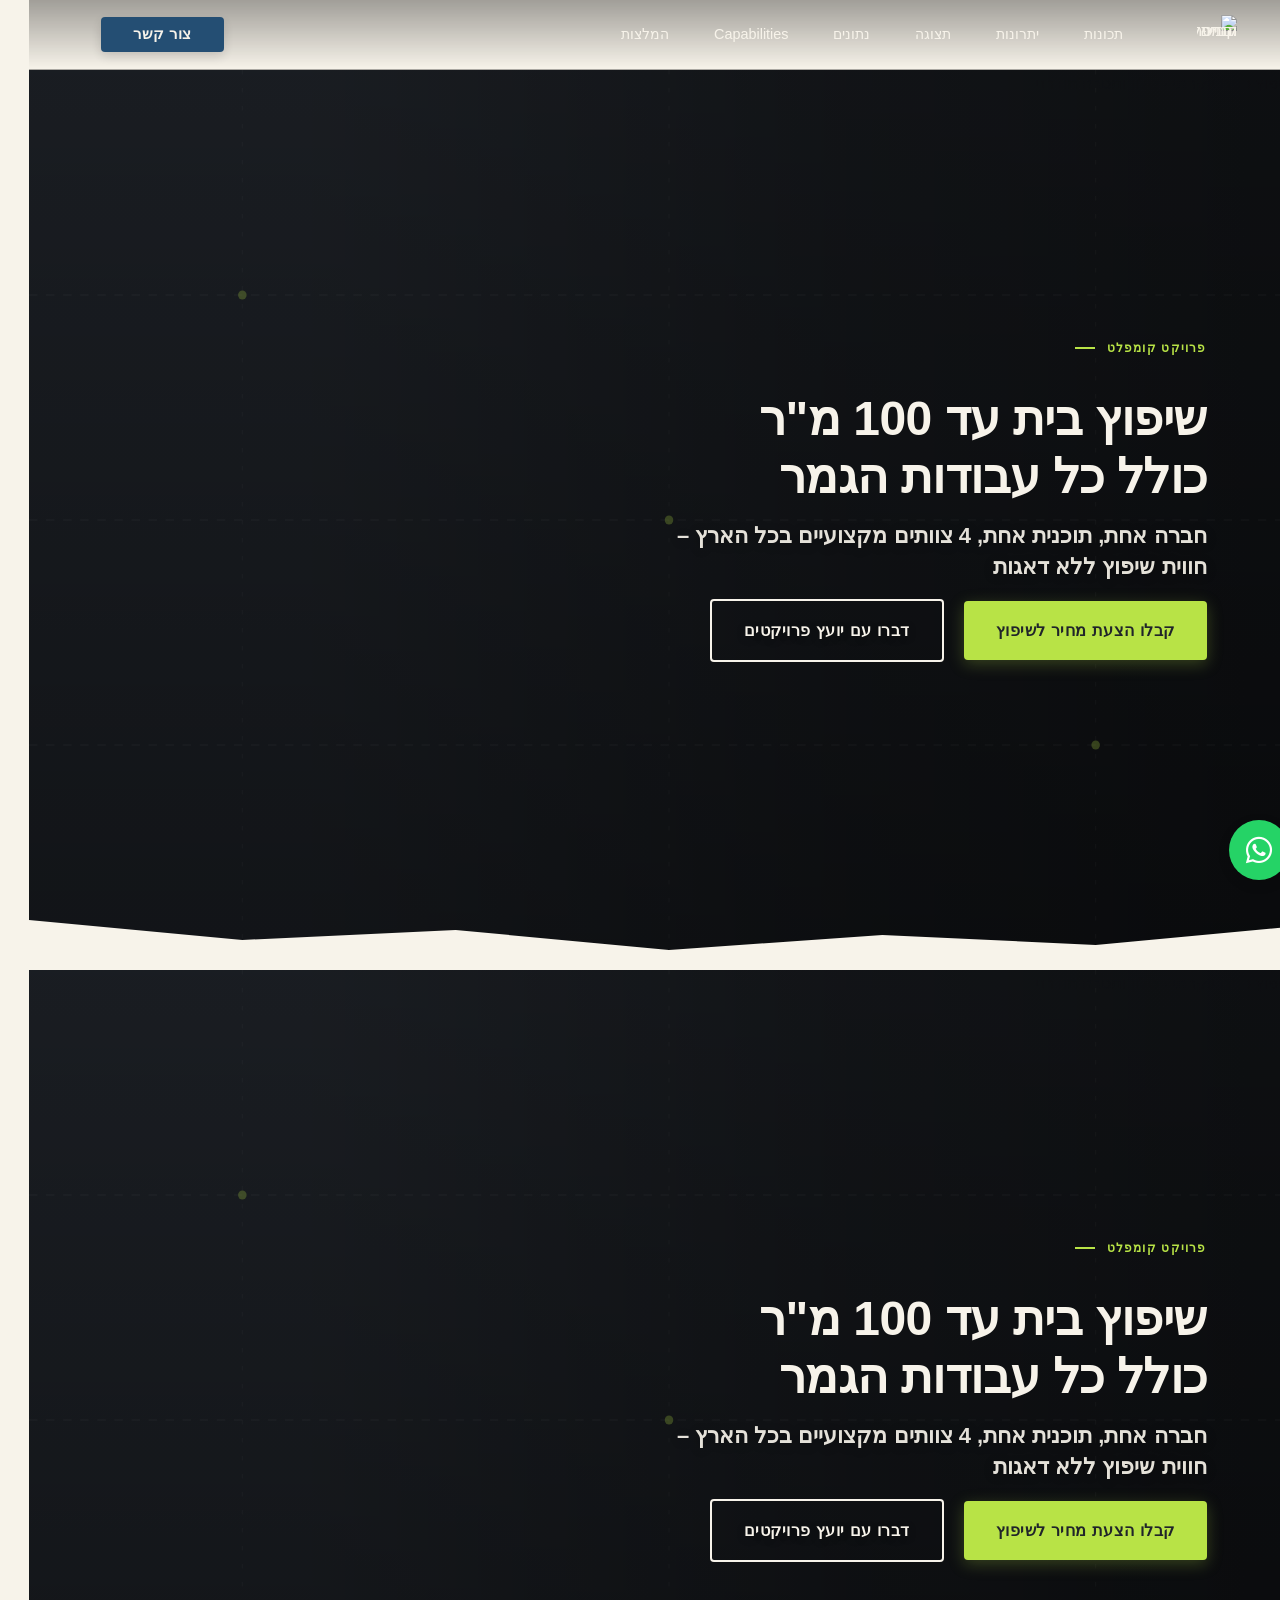
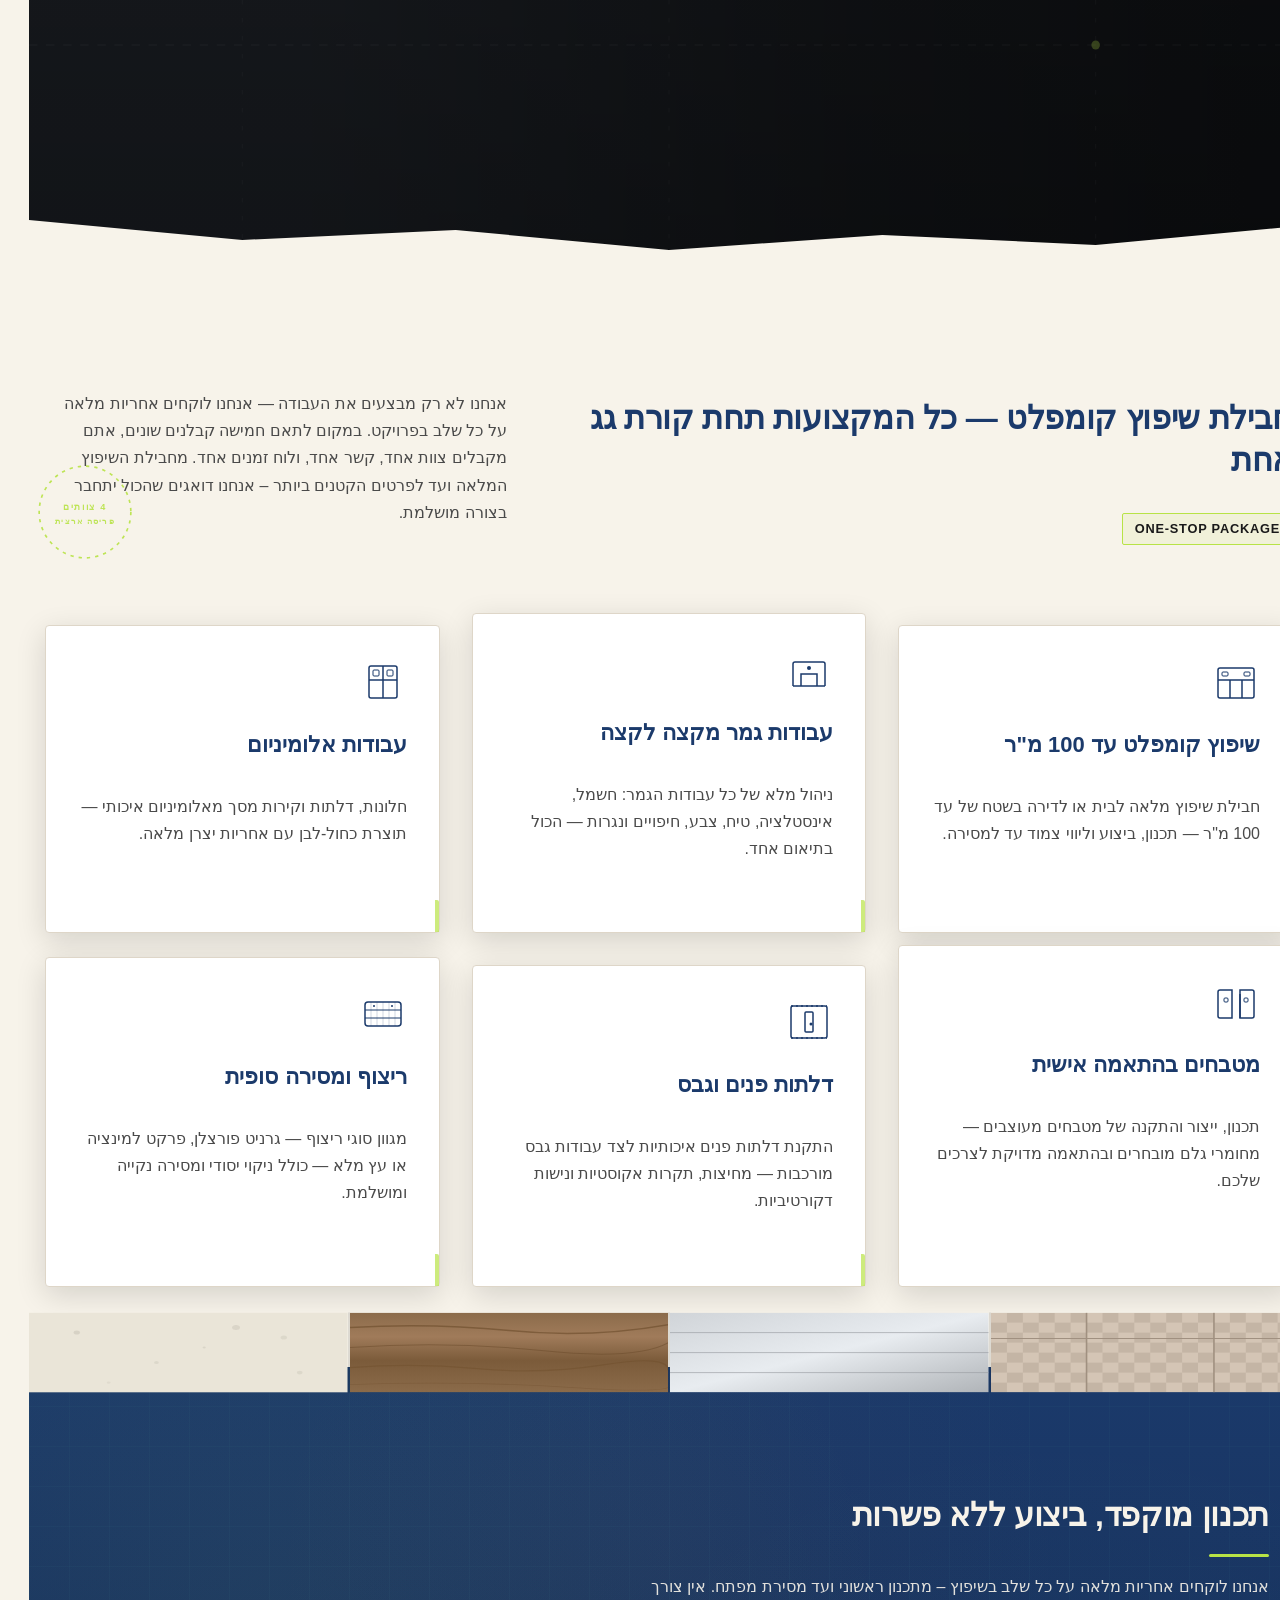
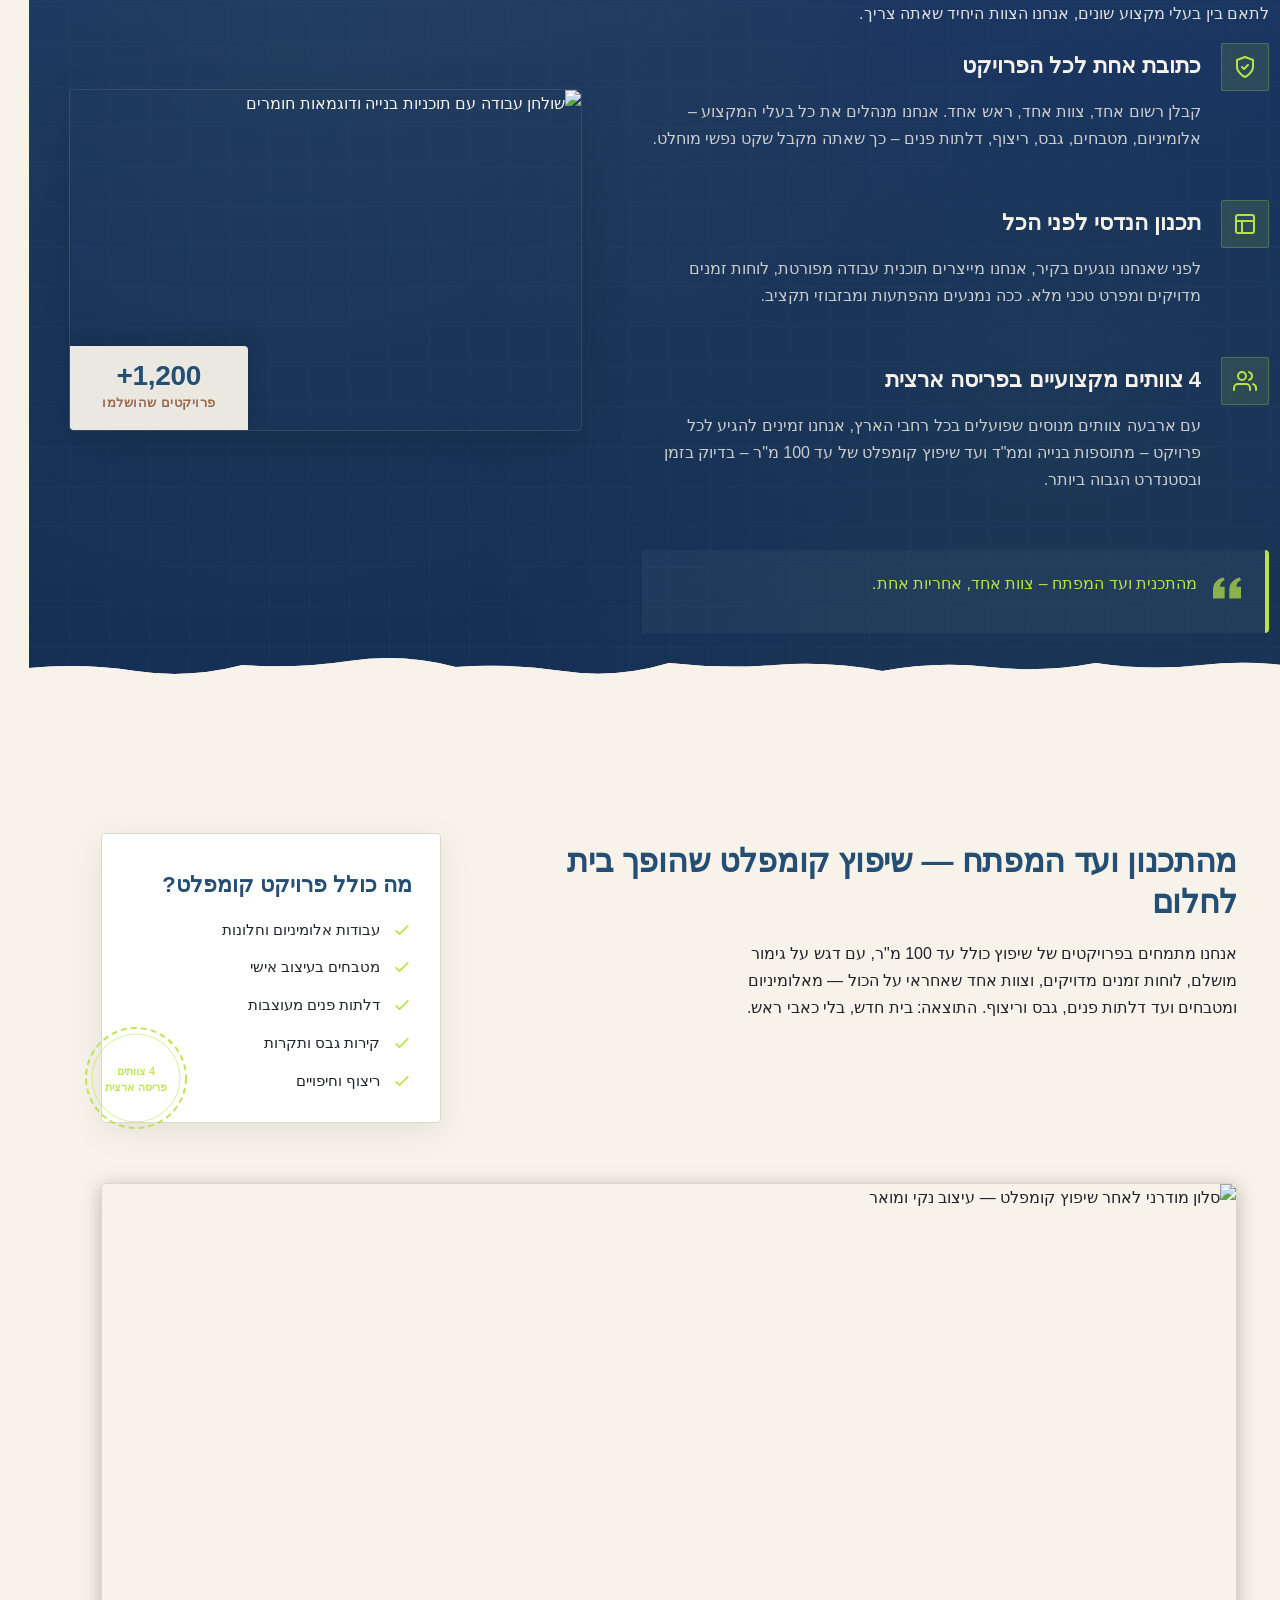
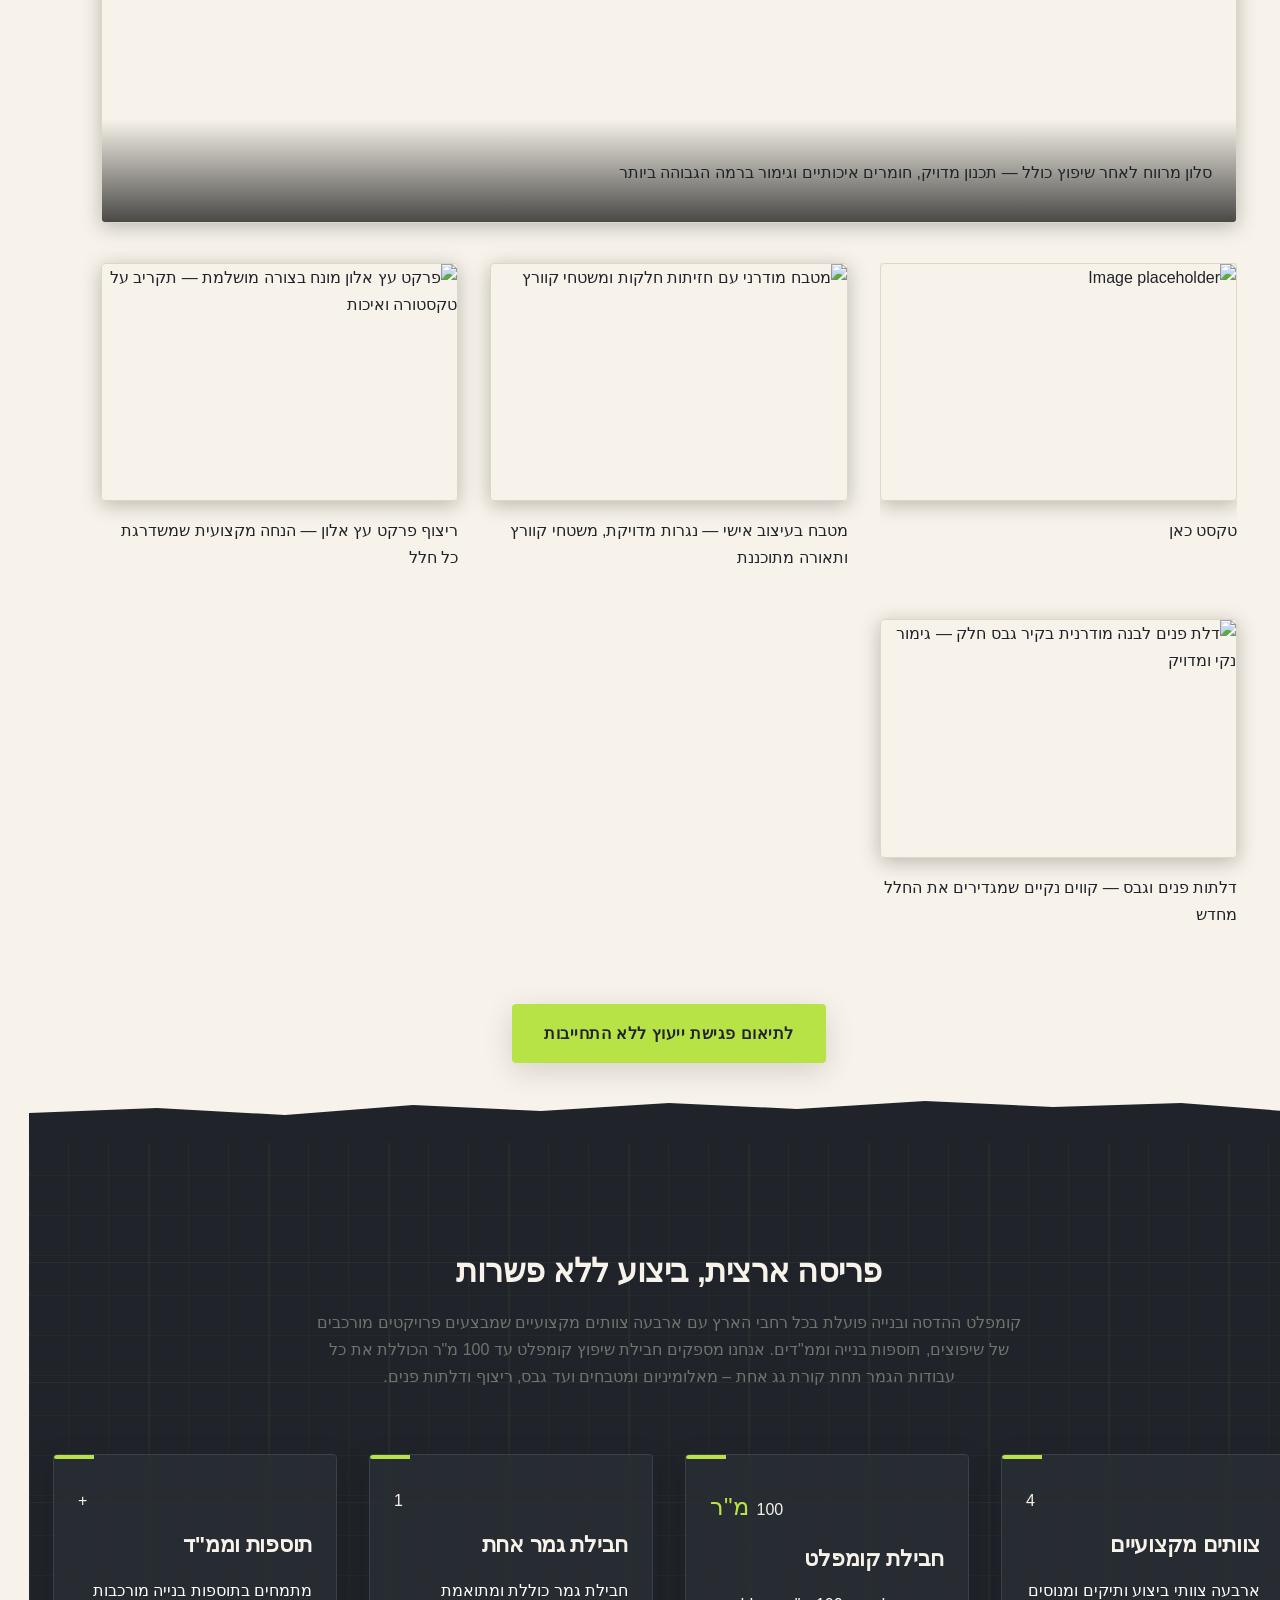
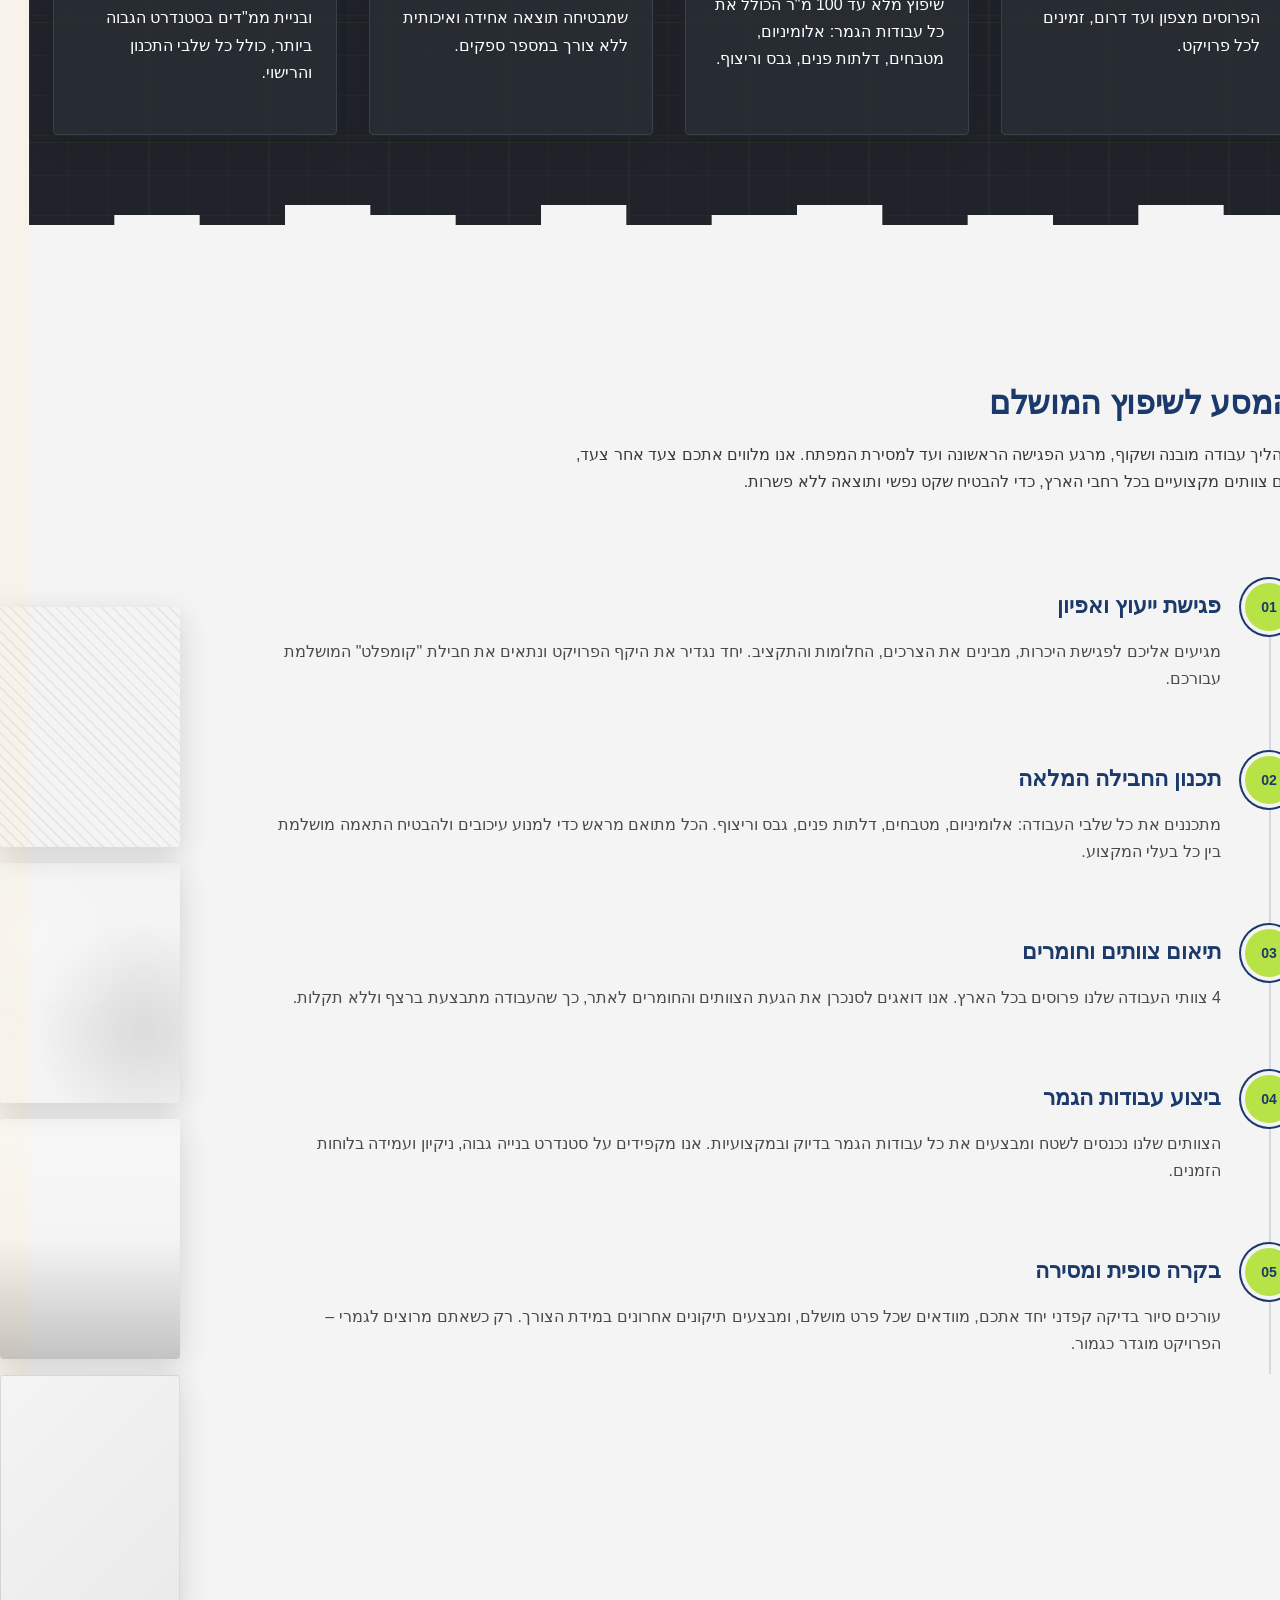
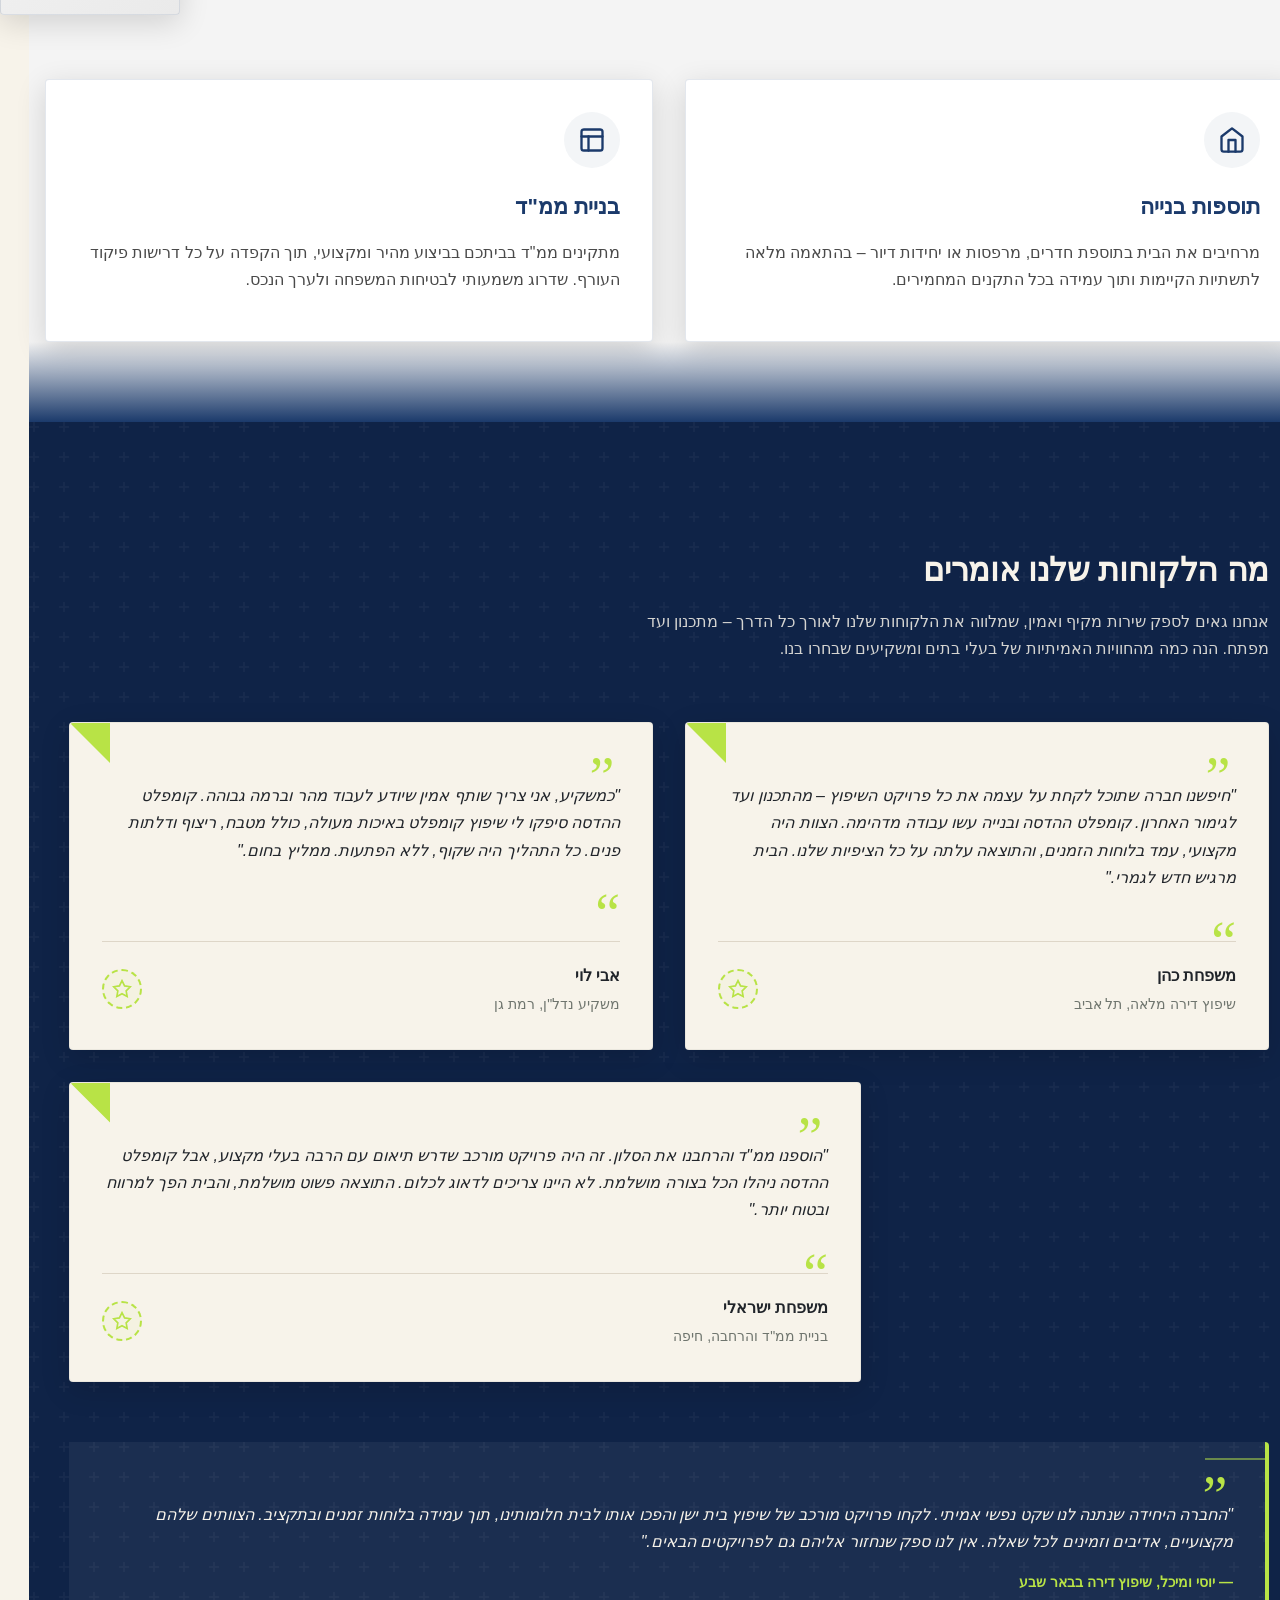
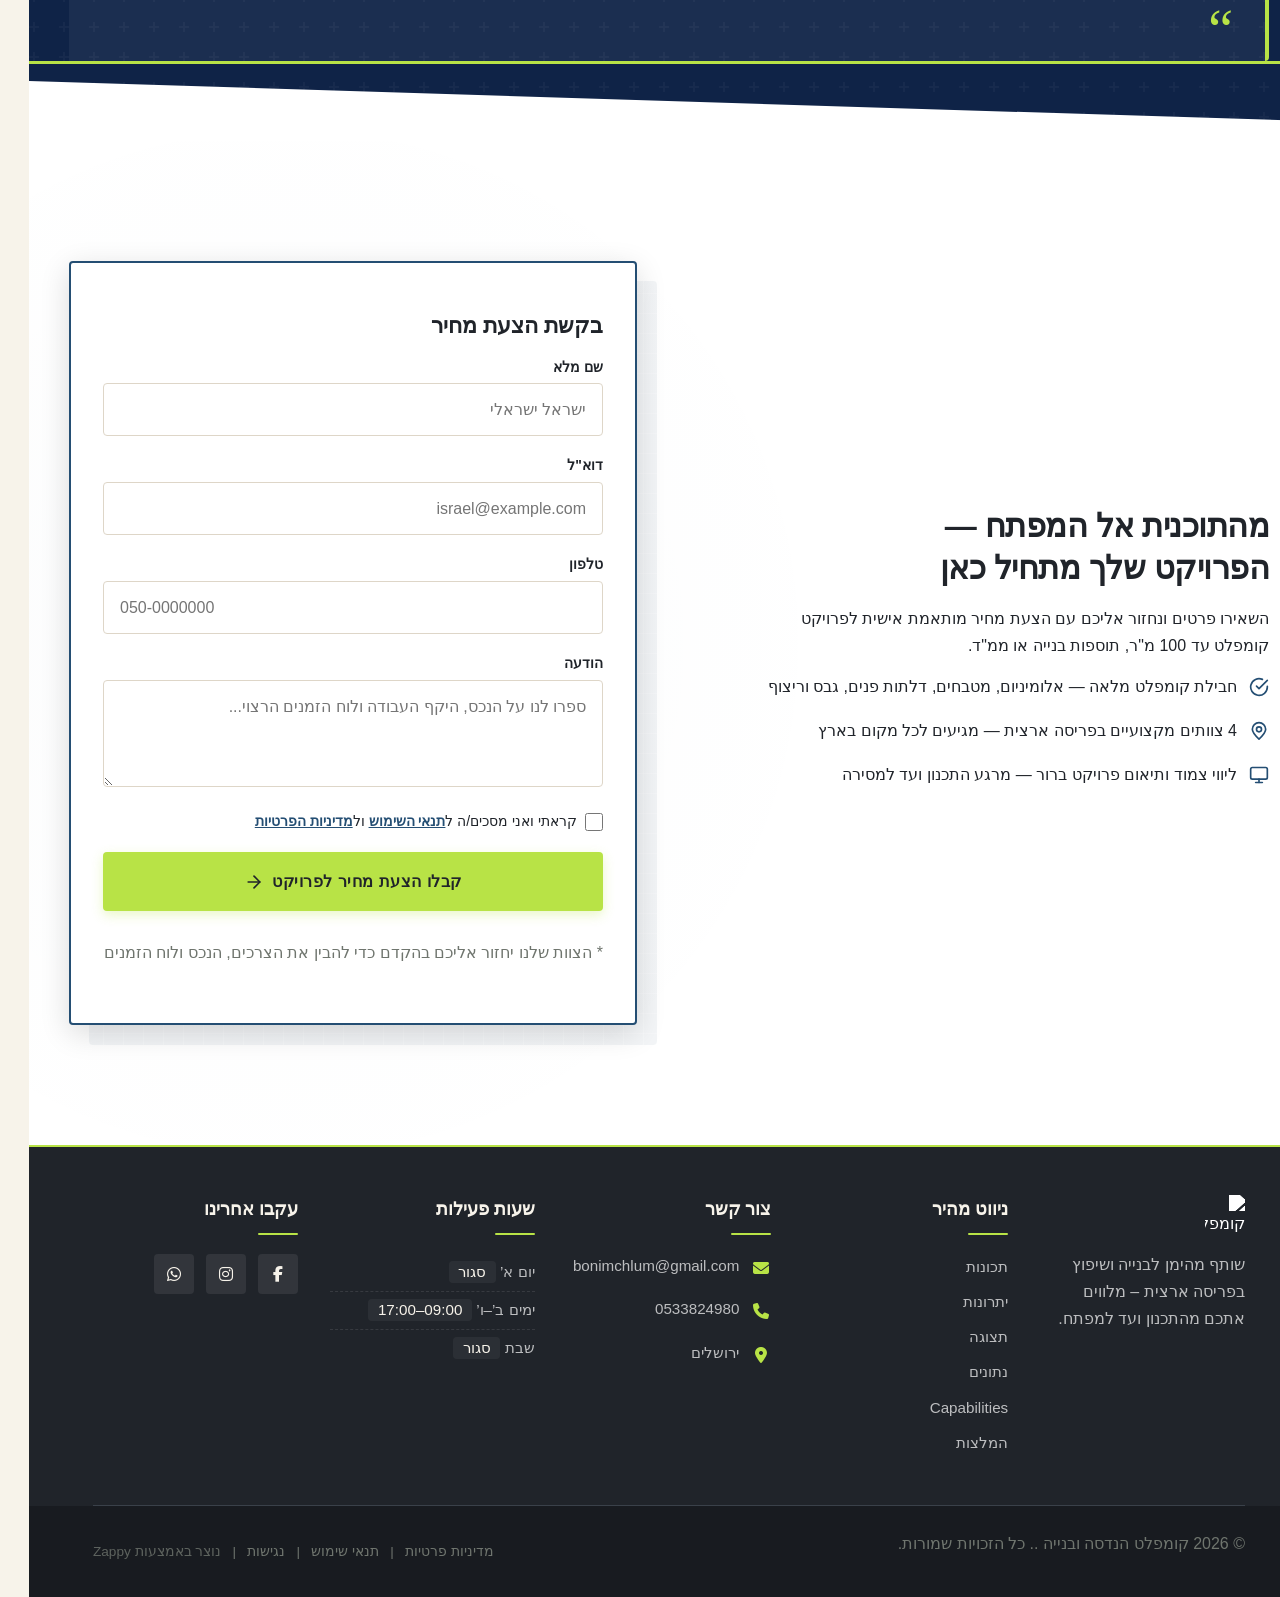
==== commit e6b6edd8: "Background sync: Progressive GitHub Sync" ====
--- a/public/index.html
+++ b/public/index.html
@@ -1 +1 @@
-<!doctype html><html dir="rtl" lang="he"><head><meta charset="UTF-8"><meta content="width=device-width,initial-scale=1" name="viewport"><meta content="index, follow" name="robots"><title>חבילת שיפוץ מלאה עד 100 מ״ר — קומפלט ההדסה ובנייה .</title><meta content="מחפשים שיפוצניק שמספק חוויה כוללת? קומפלט ההדסה מתמחים בחבילות שיפוץ ביתי עם אלומיניום, מטבחים, גבס וריצוף. ארבעה צוותים מקצועיים בפריסה ארצית." name="description"><meta content="שיפוצניק, שיפוצים בירושלים, חבילת שיפוץ מלאה, חברת שיפוצים ארצית, שיפוץ ביתי כולל" name="keywords"><link href="/assets/favicon.ico" rel="icon" type="image/x-icon"><link href="/assets/favicon-16x16.png" rel="icon" type="image/png" sizes="16x16"><link href="/assets/favicon-32x32.png" rel="icon" type="image/png" sizes="32x32"><link href="/assets/favicon-48x48.png" rel="icon" type="image/png" sizes="48x48"><link href="/assets/favicon-192x192.png" rel="icon" type="image/png" sizes="192x192"><link href="/assets/favicon-512x512.png" rel="icon" type="image/png" sizes="512x512"><link href="/assets/apple-touch-icon.png" rel="apple-touch-icon"><script>!function(){"use strict";var t="479a674d-bb8e-450c-9f7f-3952e49abede",e="https://api.zappy5.com/api/analytics/track",a=18e5,n=2592e6,o=!0,i=!0,r=!0;var s=function(){var e="zappy_visitor_"+t,a=null;try{if(a=localStorage.getItem(e)){var o=JSON.parse(a),i=Date.now();if(i-o.created<n)return o.lastSeen=i,localStorage.setItem(e,JSON.stringify(o)),o.id}}catch(t){console.warn("Zappy Analytics: LocalStorage not available")}var r="zv_"+Date.now()+"_"+Math.random().toString(36).substr(2,9);try{localStorage.setItem(e,JSON.stringify({id:r,created:Date.now(),lastSeen:Date.now()}))}catch(t){}return r}(),c=function(){var e="zappy_session_"+t,n=null;try{if(n=sessionStorage.getItem(e)){var o=JSON.parse(n),i=Date.now();if(i-o.timestamp<a)return o.timestamp=i,sessionStorage.setItem(e,JSON.stringify(o)),o.id}}catch(t){console.warn("Zappy Analytics: SessionStorage not available")}var r="zs_"+Date.now()+"_"+Math.random().toString(36).substr(2,9);try{sessionStorage.setItem(e,JSON.stringify({id:r,timestamp:Date.now()}))}catch(t){}return r}();function l(a,n){n=n||{};var o={website_id:t,event_type:a,page_path:window.location.pathname,referrer:document.referrer||"direct",visitor_id:s,session_id:c,metadata:n};if(navigator.sendBeacon){var i=new Blob([JSON.stringify(o)],{type:"application/json"});navigator.sendBeacon(e,i)}else fetch(e,{method:"POST",headers:{"Content-Type":"application/json"},body:JSON.stringify(o),keepalive:!0}).catch(function(t){console.warn("Zappy Analytics: Failed to track event",t)})}o&&l("pageview",{title:document.title,url:window.location.href}),i&&document.addEventListener("click",function(t){var e=t.target;if("BUTTON"===e.tagName||e.closest("button")){var a="BUTTON"===e.tagName?e:e.closest("button");l("click",{element:"button",text:a.textContent.trim().substring(0,100),id:a.id||null,class:a.className||null})}else if("A"===e.tagName||e.closest("a")){var n="A"===e.tagName?e:e.closest("a");l("navigation",{element:"link",text:n.textContent.trim().substring(0,100),href:n.href,external:n.hostname!==window.location.hostname})}},!0),r&&document.addEventListener("submit",function(t){var e=t.target;l("form_submit",{form_id:e.id||null,form_name:e.name||null,form_action:e.action||null,form_method:e.method||"GET"})},!0);var d=Date.now();window.addEventListener("beforeunload",function(){l("page_unload",{time_on_page:Math.floor((Date.now()-d)/1e3),page_path:window.location.pathname})}),window.zappyAnalytics={track:l,getVisitorId:function(){return s},getSessionId:function(){return c}}}()</script><meta content="חבילת שיפוץ מלאה עד 100 מ״ר — קומפלט ההדסה ובנייה ." property="og:title"><meta content="מחפשים שיפוצניק שמספק חוויה כוללת? קומפלט ההדסה מתמחים בחבילות שיפוץ ביתי עם אלומיניום, מטבחים, גבס וריצוף. ארבעה צוותים מקצועיים בפריסה ארצית." property="og:description"><meta content="summary_large_image" name="twitter:card"><meta content="חבילת שיפוץ מלאה עד 100 מ״ר — קומפלט ההדסה ובנייה ." name="twitter:title"><meta content="מחפשים שיפוצניק שמספק חוויה כוללת? קומפלט ההדסה מתמחים בחבילות שיפוץ ביתי עם אלומיניום, מטבחים, גבס וריצוף. ארבעה צוותים מקצועיים בפריסה ארצית." name="twitter:description"><meta content="website" property="og:type"><meta content="he_IL" property="og:locale"><style>.skip-link{position:absolute;top:0;left:0;transform:translateY(-200%);padding:12px 18px;background:var(--bg-dark,#1a1a1a);color:var(--text-light,#fff);font-weight:600;border-radius:0 0 8px 0;z-index:10000}.skip-link:focus{transform:none;outline:2px solid var(--ring,#fff);outline-offset:2px}:focus-visible{outline:2px solid var(--ring,currentColor);outline-offset:3px}</style><link href="/assets/favicon.ico" rel="icon" type="image/x-icon"><link href="/assets/favicon-16x16.png" rel="icon" type="image/png" sizes="16x16"><link href="/assets/favicon-32x32.png" rel="icon" type="image/png" sizes="32x32"><link href="/assets/favicon-48x48.png" rel="icon" type="image/png" sizes="48x48"><link href="/assets/favicon-192x192.png" rel="icon" type="image/png" sizes="192x192"><link href="/assets/favicon-512x512.png" rel="icon" type="image/png" sizes="512x512"><link href="/assets/apple-touch-icon.png" rel="apple-touch-icon"><link href="https://cdn.jsdelivr.net/npm/vanilla-cookieconsent@3/dist/cookieconsent.css" rel="stylesheet"><style id="zappy-critical-above-fold-css">html{box-sizing:border-box;-webkit-text-size-adjust:100%}*,::after,::before{box-sizing:inherit}body{margin:0;min-width:320px;overflow-x:clip}img,svg,video{max-width:100%;height:auto}main{display:block}.container{width:min(100% - 32px,1200px);margin-inline:auto}.navbar,header .navbar,header[role=banner],nav.navbar{position:relative;z-index:1000;width:100%}.nav-container,.navbar .container{display:flex;align-items:center;justify-content:space-between;min-height:64px}.logo,.logo-link img{display:block;width:35px;height:35px;object-fit:contain}#navMenu,.nav-menu{list-style:none}.fa,.fa-brands,.fa-regular,.fa-solid,.fab,.far,.fas{display:inline-block;min-width:1em;text-align:center}html:not(#zappy-noop) .navbar:has(.nav-ecommerce-icons)>.phone-header-btn,html:not(#zappy-noop)[data-zappy-site-type=ecommerce] .phone-header-btn{display:none!important;visibility:hidden!important;width:0!important;height:0!important;pointer-events:none!important}.hero-section,.index-hero-section,section[class*=hero]{position:relative;overflow:hidden;min-height:560px}.hero-bg-image,.hero-bg-wrapper,section[class*=hero] [class*=hero-bg]{position:absolute;inset:0;width:100%;height:100%}.hero-bg-image img,.hero-bg-wrapper img,section[class*=hero] [data-hero-bg],section[class*=hero] img[data-hero-background=true]{width:100%!important;height:100%!important;object-fit:cover!important;display:block}.hero-content,section[class*=hero] .container{position:relative;z-index:2}@media(max-width:768px){:root{--header-height:72px;--total-header-height:72px;--zappy-mobile-menu-top:72px}html[data-zappy-site-type=ecommerce] body{padding-top:var(--total-header-height,72px)}html[data-zappy-site-type=ecommerce] body>.navbar:not(.zappy-catalog-menu),html[data-zappy-site-type=ecommerce] body>nav.navbar{position:fixed!important;top:0;left:0;right:0;z-index:100000;width:100%;margin-bottom:0}.zappy-catalog-menu{position:fixed;top:var(--header-height,72px);left:0;right:0;z-index:99999}.nav-container,.navbar .container{min-height:60px}#navMenu,.nav-menu{max-width:100vw;overflow-x:hidden}.hero-section,.index-hero-section,section[class*=hero]{min-height:100svh}.hero-bg-image,.hero-bg-wrapper,.hero-scrim{min-height:100svh}}</style><link href="/styles.css" rel="preload" as="style"><link href="/styles.css" rel="stylesheet" media="print" onload='this.media="all"'><noscript><link href="/styles.css" rel="stylesheet"></noscript><script>window.ZAPPY_WEBSITE_ID="479a674d-bb8e-450c-9f7f-3952e49abede",window.ZAPPY_API_BASE="https://api.zappy5.com"</script><link href="/assets/site-index-hero-image-1.webp" rel="preload" as="image" fetchpriority="high"><style id="zappy-dropdown-submenu-styles">#navMenu li:has(.sub-menu),.nav-menu li:has(.sub-menu),.navbar li:has(.sub-menu),nav li:has(.sub-menu){position:relative}#navMenu .sub-menu,.nav-menu .sub-menu,.navbar .sub-menu,nav .sub-menu{display:block!important;position:absolute!important;top:100%;left:0;min-width:220px;background:#fff;border-radius:8px;box-shadow:0 8px 25px rgba(0,0,0,.15);padding:8px 0;opacity:0;visibility:hidden;transform:translateY(10px);transition:all .3s ease;z-index:1000;list-style:none;pointer-events:none}#navMenu li:hover>.sub-menu,.nav-menu li:hover>.sub-menu,.navbar li:hover>.sub-menu,nav li:hover>.sub-menu{opacity:1!important;visibility:visible!important;transform:translateY(0)!important;pointer-events:auto!important}.sub-menu li{list-style:none;margin:0;padding:0}.sub-menu a{display:block!important;padding:10px 16px!important;color:var(--text-dark,#333)!important;font-weight:500;text-decoration:none;white-space:nowrap;transition:background-color .2s}.sub-menu .zappy-nav-child>a{padding-left:28px!important;font-size:.9em!important;opacity:.85!important}[dir=rtl] .sub-menu .zappy-nav-child>a,html[lang=ar] .sub-menu .zappy-nav-child>a,html[lang=he] .sub-menu .zappy-nav-child>a{padding-left:10px!important;padding-right:28px!important}.sub-menu .zappy-nav-parent>a{font-weight:600!important}.sub-menu a:hover{background-color:#f5f5f5}[dir=rtl] .nav-menu .sub-menu,[dir=rtl] .navbar .sub-menu,[dir=rtl] nav .sub-menu,html[lang=ar] .nav-menu .sub-menu,html[lang=ar] .navbar .sub-menu,html[lang=ar] nav .sub-menu,html[lang=he] .nav-menu .sub-menu,html[lang=he] .navbar .sub-menu,html[lang=he] nav .sub-menu{left:auto!important;right:0!important}.sub-menu:empty,.sub-menu:not(:has(li)):not(:has(> a)),.sub-menu:not(:has(li:not(.zappy-hidden-menu-item))):not(:has(> a)){display:none!important;opacity:0!important;visibility:hidden!important;pointer-events:none!important}li:has(.menu-group-title):hover>.sub-menu{opacity:1!important;visibility:visible!important;transform:translateY(0)!important;pointer-events:auto!important}#navMenu>li>.menu-group-title,.nav-menu>li>.menu-group-title{display:inline-block;padding:.5rem 1rem;cursor:default;user-select:none}@media (max-width:768px){#navMenu .sub-menu,.nav-menu .sub-menu,.navbar .sub-menu,nav .sub-menu{position:static!important;transform:none!important;box-shadow:none!important;background:0 0!important;max-height:0;overflow:hidden;opacity:0;visibility:hidden;transition:max-height .3s ease,opacity .3s ease;padding:0!important;border-radius:0!important}#navMenu .sub-menu.mobile-expanded,.nav-menu .sub-menu.mobile-expanded,.navbar .sub-menu.mobile-expanded{max-height:none!important;overflow-y:visible!important;opacity:1!important;visibility:visible!important;padding:8px 0 8px 16px!important}[dir=rtl] .sub-menu.mobile-expanded,html[lang=he] .sub-menu.mobile-expanded{padding:8px 16px 8px 0!important}#navMenu li:hover>.sub-menu,.nav-menu li:hover>.sub-menu,.navbar li:hover>.sub-menu,nav li:hover>.sub-menu{opacity:0;visibility:hidden;pointer-events:none}#navMenu li>.sub-menu.mobile-expanded,.nav-menu li>.sub-menu.mobile-expanded,.navbar li>.sub-menu.mobile-expanded,nav li>.sub-menu.mobile-expanded{opacity:1!important;visibility:visible!important;pointer-events:auto!important}#navMenu li:has(.sub-menu),.nav-menu li:has(.sub-menu),.navbar li:has(.sub-menu),nav li:has(.sub-menu){display:flex!important;flex-wrap:wrap!important;align-items:center!important;position:relative!important;min-height:44px!important}#navMenu li:has(.sub-menu)>a,.nav-menu li:has(.sub-menu)>a,.navbar li:has(.sub-menu)>a,nav li:has(.sub-menu)>a{flex:1!important;min-width:0!important}#navMenu li:has(.sub-menu)>.menu-group-title,.nav-menu li:has(.sub-menu)>.menu-group-title,.navbar li:has(.sub-menu)>.menu-group-title,nav li:has(.sub-menu)>.menu-group-title{flex:1!important;min-width:0!important;padding:0!important;line-height:inherit!important}#navMenu li:has(.sub-menu)>.sub-menu,.nav-menu li:has(.sub-menu)>.sub-menu,.navbar li:has(.sub-menu)>.sub-menu,nav li:has(.sub-menu)>.sub-menu{flex-basis:100%!important;width:100%!important}#navMenu li:has(.sub-menu)>a [class*=arrow],#navMenu li:has(.sub-menu)>a [class*=chevron],.nav-menu li:has(.sub-menu)>a .fa-angle-down,.nav-menu li:has(.sub-menu)>a .fa-chevron-down,.nav-menu li:has(.sub-menu)>a [class*=arrow],.nav-menu li:has(.sub-menu)>a [class*=chevron],nav li:has(.sub-menu)>a [class*=arrow],nav li:has(.sub-menu)>a [class*=chevron]{display:none!important;visibility:hidden!important}.mobile-submenu-toggle{display:flex!important;align-items:center!important;justify-content:center!important;width:44px!important;height:auto!important;background:0 0!important;border:none!important;cursor:pointer!important;color:var(--text-light)!important;position:static!important;flex-shrink:0!important;align-self:stretch!important;z-index:2!important;padding:0!important;margin:0!important}.mobile-submenu-toggle::after{content:''!important;width:0!important;height:0!important;border-left:6px solid transparent!important;border-right:6px solid transparent!important;border-top:7px solid currentColor!important;transition:transform .3s ease!important}.mobile-submenu-toggle.expanded::after{transform:rotate(180deg)!important}.sub-menu a{padding:10px 0!important;display:block!important;color:var(--text-light)!important;white-space:normal!important}.sub-menu .zappy-nav-child>a{padding-left:28px!important;font-size:.9em!important;opacity:.85!important}[dir=rtl] .sub-menu .zappy-nav-child>a,html[lang=ar] .sub-menu .zappy-nav-child>a,html[lang=he] .sub-menu .zappy-nav-child>a{padding-left:0!important;padding-right:28px!important}.sub-menu .zappy-nav-parent>a{font-weight:600!important}#navMenu.active,.nav-menu.active{max-width:100vw!important;overflow-x:hidden!important;box-sizing:border-box!important}.navbar .sub-menu li a,.zappy-products-dropdown .sub-menu a,nav.navbar .sub-menu li a{color:var(--text-light)!important}}@media (min-width:769px){.mobile-submenu-toggle{display:none!important}}</style><style id="zappy-widget-visibility">html[dir=rtl] .whatsapp-float{right:20px!important;left:auto!important}html:not([dir]) .whatsapp-float,html[dir=ltr] .whatsapp-float{left:20px!important;right:auto!important}html[dir=rtl] #mic-access-tool-general-button,html[dir=rtl] #mic-init-access-tool #mic-access-tool-general-button,html[dir=rtl] #mic-init-access-tool .mic-access-tool-general-button,html[dir=rtl] ._access-icon,html[dir=rtl] .mic-access-tool-general-button{left:20px!important;right:auto!important}html:not([dir]) #mic-access-tool-general-button,html:not([dir]) #mic-init-access-tool #mic-access-tool-general-button,html:not([dir]) #mic-init-access-tool .mic-access-tool-general-button,html:not([dir]) ._access-icon,html:not([dir]) .mic-access-tool-general-button,html[dir=ltr] #mic-access-tool-general-button,html[dir=ltr] #mic-init-access-tool #mic-access-tool-general-button,html[dir=ltr] #mic-init-access-tool .mic-access-tool-general-button,html[dir=ltr] ._access-icon,html[dir=ltr] .mic-access-tool-general-button{right:20px!important;left:auto!important}@media (max-width:768px){.whatsapp-float{display:flex!important}}@media (min-width:769px){.whatsapp-float{display:flex!important}}@media (max-width:768px){#mic-access-tool-general-button,#mic-init-access-tool #mic-access-tool-general-button,#mic-init-access-tool .mic-access-tool-general-button,._access-icon,.mic-access-tool-general-button{display:flex!important;visibility:visible!important;opacity:1!important;pointer-events:auto!important}#mic-access-tool-box.opened-mic-access-tool,#mic-init-access-tool #mic-access-tool-box.opened-mic-access-tool,.mic-access-tool-box.opened-mic-access-tool{visibility:visible!important;opacity:1!important;pointer-events:auto!important}}@media (min-width:769px){#mic-access-tool-general-button,#mic-init-access-tool #mic-access-tool-general-button,#mic-init-access-tool .mic-access-tool-general-button,._access-icon,.mic-access-tool-general-button{display:flex!important;visibility:visible!important;opacity:1!important;pointer-events:auto!important}#mic-access-tool-box.opened-mic-access-tool,#mic-init-access-tool #mic-access-tool-box.opened-mic-access-tool,.mic-access-tool-box.opened-mic-access-tool{visibility:visible!important;opacity:1!important;pointer-events:auto!important}}</style></head><body><a href="#main" class="skip-link">דלג לתוכן הראשי</a><nav class="navbar" dir="rtl"><button class="mobile-toggle" aria-label="Menu" id="mobileToggle"><svg viewBox="0 0 24 24" fill="none" height="24" width="24" class="hamburger-icon"><path d="M3 12h18M3 6h18M3 18h18" stroke="currentColor" stroke-width="2" stroke-linecap="round"></path></svg> <svg viewBox="0 0 24 24" fill="none" height="24" width="24" class="close-icon" style="display:none"><path d="M18 6L6 18M6 6l12 12" stroke="currentColor" stroke-width="2" stroke-linecap="round"></path></svg></button> <button class="phone-header-btn" aria-label="Call" data-phone="0533824980"><svg viewBox="0 0 24 24" fill="currentColor" height="20" width="20"><path d="M22 16.92v3a2 2 0 0 1-2.18 2 19.79 19.79 0 0 1-8.63-3.07 19.5 19.5 0 0 1-6-6 19.79 19.79 0 0 1-3.07-8.67A2 2 0 0 1 4.11 2h3a2 2 0 0 1 2 1.72 12.84 12.84 0 0 0 .7 2.81 2 2 0 0 1-.45 2.11L8.09 9.91a16 16 0 0 0 6 6l1.27-1.27a2 2 0 0 1 2.11-.45 12.84 12.84 0 0 0 2.81.7A2 2 0 0 1 22 16.92z"></path></svg></button><div class="nav-container"><div class="nav-right-group"><div class="nav-brand"><a href="/" class="logo-link"><img alt="קומפלט הנדסה ובנייה ." decoding="async" height="35" src="/assets/site-----image-1.webp" width="35" class="logo"></a></div><ul class="nav-menu" id="navMenu"><li><a href="#features">תכונות</a></li><li><a href="#benefits">יתרונות</a></li><li><a href="#showcase">תצוגה</a></li><li><a href="#stats">נתונים</a></li><li><a href="#capabilities">Capabilities</a></li><li><a href="#testimonials">המלצות</a></li><li class="mobile-contact-link nav-cta-mobile-item"><a href="#cta" class="nav-cta-btn">צור קשר</a></li></ul></div><div class="nav-cta-container"><a href="#cta" class="nav-cta-btn">צור קשר</a></div></div></nav><script>window.addEventListener("load",function(){const e=document.querySelector(".navbar, nav, header");if(!e)return void console.log("[Navbar] Navbar element not found");let t=document.getElementById("mobileToggle")||document.querySelector(".mobile-toggle")||document.querySelector(".hamburger")||document.querySelector(".hamburger-menu")||document.querySelector(".menu-toggle")||document.querySelector(".burger-menu")||document.querySelector('[aria-label="Menu"]')||document.querySelector('[aria-label="תפריט"]');const o=document.querySelector(".phone-header-btn"),n=window.getComputedStyle(e);let r=n.backgroundColor;if(console.log("[Navbar] Initial navbar background:",r),"transparent"===r||"rgba(0, 0, 0, 0)"===r||r.startsWith("rgba")&&r.includes(", 0)")){const e=n.backgroundImage;if(e&&"none"!==e)console.log("[Navbar] Navbar has background image/gradient, using dark text"),r="rgb(240, 240, 240)";else{const e=window.getComputedStyle(document.body).backgroundColor;console.log("[Navbar] Navbar transparent, using body background:",e),r=e}}const a=r.match(/\d+/g);if(a&&a.length>=3){const e=(.299*parseInt(a[0])+.587*parseInt(a[1])+.114*parseInt(a[2]))/255;console.log("[Navbar] Mobile button colors preserved from Claude CSS (luminance:",e.toFixed(2)+")");const n=document.createElement("style");n.id="zappy-mobile-nav-fix";document.documentElement.lang;document.documentElement.dir,n.textContent='\n        /* Hide mobile buttons on desktop, show only on mobile */\n        @media (min-width: 769px) {\n          .mobile-toggle,\n          .phone-header-btn {\n            display: none !important;\n          }\n        }\n        \n        /* Show and position mobile buttons correctly on mobile */\n        @media (max-width: 768px) {\n          .navbar,\n          nav.navbar {\n            min-height: 70px !important;\n          }\n\n          .mobile-toggle,\n          .phone-header-btn {\n            position: absolute !important;\n            top: 0 !important;\n            bottom: 0 !important;\n            margin-top: auto !important;\n            margin-bottom: auto !important;\n            transform: none !important;\n            z-index: 1001 !important;\n            display: flex !important;\n            align-items: center !important;\n            justify-content: center !important;\n            width: 36px !important;\n            height: 36px !important;\n            border-radius: 50% !important;\n            border: none !important;\n            cursor: pointer !important;\n            padding: 6px !important;\n            background: none !important;\n            color: var(--nav-text, var(--text-light)) !important;\n            touch-action: manipulation !important;\n            -webkit-tap-highlight-color: transparent !important;\n          }\n\n          html[data-zappy-site-type="ecommerce"] .phone-header-btn,\n          body[data-zappy-site-type="ecommerce"] .phone-header-btn,\n          html[data-zappy-site-type="ecommerce"] header .phone-header-btn,\n          html[data-zappy-site-type="ecommerce"] nav .phone-header-btn {\n            display: none !important;\n            visibility: hidden !important;\n            width: 0 !important;\n            height: 0 !important;\n            min-width: 0 !important;\n            overflow: hidden !important;\n          }\n          \n          /* LTR positioning (default): hamburger LEFT, phone RIGHT */\n          html:not([dir="rtl"]):not([lang="he"]):not([lang="ar"]) .mobile-toggle,\n          html[dir="ltr"] .mobile-toggle {\n            left: 12px !important;\n            right: auto !important;\n          }\n          html:not([dir="rtl"]):not([lang="he"]):not([lang="ar"]) .phone-header-btn,\n          html[dir="ltr"] .phone-header-btn {\n            right: 12px !important;\n            left: auto !important;\n          }\n          \n          /* RTL positioning: hamburger RIGHT, phone LEFT */\n          html[dir="rtl"] .mobile-toggle,\n          html[lang="he"] .mobile-toggle,\n          html[lang="ar"] .mobile-toggle {\n            right: 12px !important;\n            left: auto !important;\n          }\n          html[dir="rtl"] .phone-header-btn,\n          html[lang="he"] .phone-header-btn,\n          html[lang="ar"] .phone-header-btn {\n            left: 12px !important;\n            right: auto !important;\n          }\n          \n          /* CRITICAL: Ensure nav-container has min-height on mobile */\n          /* All children are positioned absolutely/fixed on mobile, so height:auto collapses to 0 */\n          .nav-container {\n            min-height: 70px !important;\n            position: relative !important;\n          }\n          \n          /* Ensure SVG icons are properly sized and inherit color */\n          .mobile-toggle svg,\n          .phone-header-btn svg {\n            width: 24px !important;\n            height: 24px !important;\n            /* Don\'t force display - let JavaScript control hamburger/close toggle */\n          }\n          \n          /* Reset nav-cta-container on mobile - remove desktop box-shadow/padding */\n          /* that creates a visible ghost box when CTA button is hidden */\n          .nav-cta-container {\n            box-shadow: none !important;\n            padding: 0 !important;\n          }\n          \n          /* Hide nav-cta-container entirely on mobile when there\'s no lang-switcher */\n          /* (only the CTA button is inside, and it\'s hidden on mobile) */\n          .nav-cta-container:not(:has(.lang-switcher)) {\n            display: none !important;\n          }\n          \n          /* CRITICAL: Prevent hero image fade gradient from bleeding over headline text */\n          /* The .image-fade-gradient has bottom: -30px (extends below parent) */\n          /* On mobile stacked layout, this overlaps the h1 text below the image */\n          .hero-image-column {\n            overflow: hidden !important;\n          }\n          .image-fade-gradient {\n            bottom: 0 !important;\n          }\n          \n          /* Hide desktop language switcher on mobile - hamburger menu handles it */\n          /* High specificity to override stored CSS */\n          .lang-switcher,\n          .nav-cta-container .lang-switcher,\n          .nav-container .lang-switcher,\n          .navbar .lang-switcher,\n          .navbar .nav-cta-container .lang-switcher {\n            display: none !important;\n          }\n        }\n      ';const r=document.getElementById("zappy-mobile-nav-fix");r&&r.remove(),document.head.appendChild(n),console.log("[Navbar] Critical CSS injected for mobile nav positioning");const i=window.innerWidth<=768;if(t){const e=t.querySelector(".hamburger-icon"),o=t.querySelector(".close-icon");e&&(e.style.setProperty("width","24px","important"),e.style.setProperty("height","24px","important"),e.style.setProperty("display","block","important")),o&&(o.style.setProperty("width","24px","important"),o.style.setProperty("height","24px","important"),o.style.setProperty("display","none","important")),i?(t.style.setProperty("position","absolute","important"),t.style.setProperty("top","0","important"),t.style.setProperty("bottom","0","important"),t.style.setProperty("margin-top","auto","important"),t.style.setProperty("margin-bottom","auto","important"),t.style.setProperty("transform","none","important"),t.style.setProperty("z-index","1001","important"),t.style.removeProperty("left"),t.style.removeProperty("right"),console.log("[Navbar] Mobile toggle positioning applied (mobile viewport)")):(t.style.removeProperty("position"),t.style.removeProperty("top"),t.style.removeProperty("transform"),t.style.removeProperty("z-index"),t.style.removeProperty("left"),t.style.removeProperty("right"),console.log("[Navbar] Desktop viewport - cleared mobile toggle inline positioning"))}if(o){const e=o.querySelector("svg");e&&(e.style.width="24px",e.style.height="24px",e.setAttribute("width","24"),e.setAttribute("height","24")),i?(o.style.setProperty("position","absolute","important"),o.style.setProperty("top","0","important"),o.style.setProperty("bottom","0","important"),o.style.setProperty("margin-top","auto","important"),o.style.setProperty("margin-bottom","auto","important"),o.style.setProperty("transform","none","important"),o.style.setProperty("z-index","1001","important"),o.style.removeProperty("left"),o.style.removeProperty("right"),console.log("[Navbar] Phone button positioning applied (mobile viewport)")):(o.style.removeProperty("position"),o.style.removeProperty("top"),o.style.removeProperty("transform"),o.style.removeProperty("z-index"),o.style.removeProperty("left"),o.style.removeProperty("right"),console.log("[Navbar] Desktop viewport - cleared phone button inline positioning"))}}else console.log("[Navbar] Could not parse background color:",r);t=document.getElementById("mobileToggle")||document.querySelector(".mobile-toggle")||document.querySelector(".hamburger")||document.querySelector(".hamburger-menu")||document.querySelector(".menu-toggle")||document.querySelector(".burger-menu")||document.querySelector('[aria-label="Menu"]')||document.querySelector('[aria-label="תפריט"]');const i=document.getElementById("navMenu")||document.querySelector(".nav-menu")||document.querySelector(".nav-links")||document.querySelector("nav ul:not(.submenu)");if(!t||!i)return void console.log("[Navbar] Mobile toggle or menu not found:",{toggle:!!t,menu:!!i});i.id||(i.id="navMenu"),console.log("[Navbar] Initializing mobile menu...");const l=t.cloneNode(!0);t.parentNode.replaceChild(l,t);var s=0;function p(e){var t=Date.now();t-s<300||(s=t,function(e){e.preventDefault(),e.stopPropagation();const t=l.querySelector(".hamburger-icon"),o=l.querySelector(".close-icon");i.classList.contains("active")?(i.classList.remove("active"),t&&t.style.setProperty("display","block","important"),o&&o.style.setProperty("display","none","important"),document.body.style.overflow="",document.body.classList.remove("menu-open"),console.log("[Navbar] Menu closed")):(i.classList.add("active"),t&&t.style.setProperty("display","none","important"),o&&o.style.setProperty("display","block","important"),document.body.style.overflow="hidden",document.body.classList.add("menu-open"),console.log("[Navbar] Menu opened"))}(e))}l.addEventListener("click",p),l.addEventListener("touchend",p),document.addEventListener("keydown",function(e){if(("Escape"===e.key||"Esc"===e.key)&&i.classList.contains("active")){const e=l.querySelector(".hamburger-icon"),t=l.querySelector(".close-icon");i.classList.remove("active"),e&&e.style.setProperty("display","block","important"),t&&t.style.setProperty("display","none","important"),document.body.style.overflow="",document.body.classList.remove("menu-open"),console.log("[Navbar] Menu closed (Escape)")}}),i.querySelectorAll("a").forEach(function(e){e.addEventListener("click",function(){if("#"===this.getAttribute("href"))return;const e=l.querySelector(".hamburger-icon"),t=l.querySelector(".close-icon");i.classList.remove("active"),e&&e.style.setProperty("display","block","important"),t&&t.style.setProperty("display","none","important"),document.body.style.overflow="",document.body.classList.remove("menu-open"),console.log("[Navbar] Menu closed (link clicked)")})});var m=i.querySelectorAll(".dropdown-toggle");m.forEach(function(e){e.addEventListener("click",function(e){e.preventDefault(),e.stopPropagation();var t=this.closest(".nav-dropdown");t&&(t.parentNode.querySelectorAll(".nav-dropdown.open").forEach(function(e){e!==t&&e.classList.remove("open")}),t.classList.toggle("open"),console.log("[Navbar] Dropdown toggled:",t.classList.contains("open")?"open":"closed"))})}),document.addEventListener("click",function(e){e.target.closest(".nav-dropdown")||document.querySelectorAll(".nav-dropdown.open").forEach(function(e){e.classList.remove("open")})}),console.log("[Navbar] Dropdown handlers initialized for "+m.length+" dropdowns"),o&&o.addEventListener("click",function(){const e=document.querySelectorAll('a[href^="tel:"]'),t=e.length>0?e[0].getAttribute("href").replace("tel:",""):"0533824980";window.location.href="tel:"+t,console.log("[Navbar] Phone button clicked")}),console.log("[Navbar] Mobile menu initialized successfully")})</script><main id="main"><section class="index-hero-section" data-band-index="0" data-layout-spec="בית-hero" id="hero" dir="rtl" data-hero-type="fullscreen-scrim"><div class="hero-bg-wrapper"><img alt="שיפוץ פנים יוקרתי - סלון ומטבח מודרני" decoding="async" height="1080" src="/assets/site-index-hero-image-1.webp" width="1920" data-context="A wide-angle shot of a newly renovated luxury apartment living room in Israel, featuring clean modern kitchen surfaces with a marble island, elegant aluminum window frames letting in soft warm sunlight, light oak herringbone parquet flooring, and subtle construction measurement marks drawn as thin white lines over the scene. The overall feeling is premium, confident, and transformative." data-placeholder="index-hero-image-1" fetchpriority="high" loading="eager" data-hero-bg="true"></div><div class="hero-scrim" aria-hidden="true"></div><div class="blueprint-lines" aria-hidden="true"><svg viewBox="0 0 1200 800" preserveAspectRatio="none"><line x1="0" x2="1200" y1="200" y2="200" stroke="rgba(255,255,255,0.06)" stroke-width="1" stroke-dasharray="8 8"></line><line x1="0" x2="1200" y1="400" y2="400" stroke="rgba(255,255,255,0.06)" stroke-width="1" stroke-dasharray="8 8"></line><line x1="0" x2="1200" y1="600" y2="600" stroke="rgba(255,255,255,0.06)" stroke-width="1" stroke-dasharray="8 8"></line><line x1="200" x2="200" y1="0" y2="800" stroke="rgba(255,255,255,0.04)" stroke-width="1" stroke-dasharray="4 12"></line><line x1="600" x2="600" y1="0" y2="800" stroke="rgba(255,255,255,0.04)" stroke-width="1" stroke-dasharray="4 12"></line><line x1="1000" x2="1000" y1="0" y2="800" stroke="rgba(255,255,255,0.04)" stroke-width="1" stroke-dasharray="4 12"></line><circle cx="200" cy="200" r="4" fill="rgba(184,227,70,0.3)"></circle><circle cx="600" cy="400" r="4" fill="rgba(184,227,70,0.3)"></circle><circle cx="1000" cy="600" r="4" fill="rgba(184,227,70,0.3)"></circle></svg></div><div class="hero-overlay-group"><div class="hero-content-container"><span class="hero-eyebrow">פרויקט קומפלט</span><h1 class="hero-headline">שיפוץ בית עד 100 מ"ר<br>כולל כל עבודות הגמר</h1><h3 class="hero-subtitle">חברה אחת, תוכנית אחת, 4 צוותים מקצועיים בכל הארץ – חווית שיפוץ ללא דאגות</h3><div class="hero-cta-group"><a href="#contact" class="btn-primary-accent">קבלו הצעת מחיר לשיפוץ</a> <a href="#contact" class="btn-secondary-outline">דברו עם יועץ פרויקטים</a></div></div></div><div class="hero-divider-wrapper" aria-hidden="true"><svg viewBox="0 0 1200 80" xmlns="http://www.w3.org/2000/svg" preserveAspectRatio="none" aria-hidden="true" data-no-icon-edit="true"><polygon fill="var(--bg-light)" points="0,80 0,30 200,50 400,40 600,60 800,45 1000,55 1200,35 1200,80"></polygon></svg></div></section><section class="index-hero-section" data-band-index="0" data-layout-spec="בית-hero" id="hero-dup-1783675431737" dir="rtl" data-hero-type="fullscreen-scrim"><div class="hero-bg-wrapper"><img alt="שיפוץ פנים יוקרתי - סלון ומטבח מודרני" decoding="async" height="1080" src="/assets/site-index-hero-image-1.webp" width="1920" data-context="A wide-angle shot of a newly renovated luxury apartment living room in Israel, featuring clean modern kitchen surfaces with a marble island, elegant aluminum window frames letting in soft warm sunlight, light oak herringbone parquet flooring, and subtle construction measurement marks drawn as thin white lines over the scene. The overall feeling is premium, confident, and transformative." data-placeholder="index-hero-image-1" fetchpriority="high" loading="eager" data-hero-bg="true"></div><div class="hero-scrim" aria-hidden="true"></div><div class="blueprint-lines" aria-hidden="true"><svg viewBox="0 0 1200 800" preserveAspectRatio="none"><line x1="0" x2="1200" y1="200" y2="200" stroke="rgba(255,255,255,0.06)" stroke-width="1" stroke-dasharray="8 8"></line><line x1="0" x2="1200" y1="400" y2="400" stroke="rgba(255,255,255,0.06)" stroke-width="1" stroke-dasharray="8 8"></line><line x1="0" x2="1200" y1="600" y2="600" stroke="rgba(255,255,255,0.06)" stroke-width="1" stroke-dasharray="8 8"></line><line x1="200" x2="200" y1="0" y2="800" stroke="rgba(255,255,255,0.04)" stroke-width="1" stroke-dasharray="4 12"></line><line x1="600" x2="600" y1="0" y2="800" stroke="rgba(255,255,255,0.04)" stroke-width="1" stroke-dasharray="4 12"></line><line x1="1000" x2="1000" y1="0" y2="800" stroke="rgba(255,255,255,0.04)" stroke-width="1" stroke-dasharray="4 12"></line><circle cx="200" cy="200" r="4" fill="rgba(184,227,70,0.3)"></circle><circle cx="600" cy="400" r="4" fill="rgba(184,227,70,0.3)"></circle><circle cx="1000" cy="600" r="4" fill="rgba(184,227,70,0.3)"></circle></svg></div><div class="hero-overlay-group"><div class="hero-content-container"><span class="hero-eyebrow">פרויקט קומפלט</span><h1 class="hero-headline">שיפוץ בית עד 100 מ"ר<br>כולל כל עבודות הגמר</h1><h3 class="hero-subtitle">חברה אחת, תוכנית אחת, 4 צוותים מקצועיים בכל הארץ – חווית שיפוץ ללא דאגות</h3><div class="hero-cta-group"><a href="#contact" class="btn-primary-accent">קבלו הצעת מחיר לשיפוץ</a> <a href="#contact" class="btn-secondary-outline">דברו עם יועץ פרויקטים</a></div></div></div><div class="hero-divider-wrapper" aria-hidden="true"><svg viewBox="0 0 1200 80" xmlns="http://www.w3.org/2000/svg" preserveAspectRatio="none" aria-hidden="true" data-no-icon-edit="true"><polygon fill="var(--bg-light)" points="0,80 0,30 200,50 400,40 600,60 800,45 1000,55 1200,35 1200,80"></polygon></svg></div></section><section class="index-features-section" data-band-index="1" data-layout-spec="בית-features" id="features" dir="rtl"><div class="index-features-section__container"><div class="index-features-section__intro"><div class="index-features-section__intro-heading"><h2 class="index-features-section__title">חבילת שיפוץ קומפלט — כל המקצועות תחת קורת גג אחת</h2><span class="index-features-section__tag" aria-hidden="true" style="color:#1A1A1A !important">ONE‑STOP PACKAGE</span></div><div class="index-features-section__intro-body"><p class="index-features-section__description">אנחנו לא רק מבצעים את העבודה — אנחנו לוקחים אחריות מלאה על כל שלב בפרויקט. במקום לתאם חמישה קבלנים שונים, אתם מקבלים צוות אחד, קשר אחד, ולוח זמנים אחד. מחבילת השיפוץ המלאה ועד לפרטים הקטנים ביותר – אנחנו דואגים שהכול יתחבר בצורה מושלמת.</p><div class="index-features-section__stamp" aria-hidden="true"><svg viewBox="0 0 120 120" fill="none" xmlns="http://www.w3.org/2000/svg"><circle cx="60" cy="60" r="55" fill="none" stroke="var(--accent)" stroke-width="2" stroke-dasharray="4 6"></circle><text fill="var(--accent)" font-size="11" font-weight="700" text-anchor="middle" x="60" y="58" letter-spacing="2">4 צוותים</text><text fill="var(--accent)" font-size="9" font-weight="600" text-anchor="middle" x="60" y="74" letter-spacing="1.5">פריסה ארצית</text></svg></div></div></div><div class="index-features-section__grid"><article class="index-features-section__card"><div class="index-features-section__card-icon"><svg viewBox="0 0 48 48" fill="none" data-element-type="icon" data-icon-type="svg" xmlns="http://www.w3.org/2000/svg"><rect height="30" width="36" fill="none" x="6" y="10" rx="2" stroke="currentColor" stroke-width="1.5"></rect><path d="M6 22h36M18 22v18M30 22v18" stroke="currentColor" stroke-width="1.5"></path><rect height="4" width="6" fill="none" x="10" y="14" rx="1" stroke="currentColor" stroke-width="1"></rect><rect height="4" width="6" fill="none" x="32" y="14" rx="1" stroke="currentColor" stroke-width="1"></rect></svg></div><h3 class="index-features-section__card-title">שיפוץ קומפלט עד 100 מ"ר</h3><p class="index-features-section__card-text">חבילת שיפוץ מלאה לבית או לדירה בשטח של עד 100 מ"ר — תכנון, ביצוע וליווי צמוד עד למסירה.</p><div class="index-features-section__card-marker" aria-hidden="true"></div></article><article class="index-features-section__card"><div class="index-features-section__card-icon"><svg viewBox="0 0 48 48" fill="none" data-element-type="icon" data-icon-type="svg" xmlns="http://www.w3.org/2000/svg"><path d="M8 40V18a2 2 0 0 1 2-2h28a2 2 0 0 1 2 2v22" stroke="currentColor" stroke-width="1.5" fill="none"></path><path d="M16 40V28h16v12" stroke="currentColor" stroke-width="1.5"></path><line x1="8" x2="40" y1="40" y2="40" stroke="currentColor" stroke-width="1.5"></line><circle cx="24" cy="22" r="2" fill="currentColor"></circle></svg></div><h3 class="index-features-section__card-title">עבודות גמר מקצה לקצה</h3><p class="index-features-section__card-text">ניהול מלא של כל עבודות הגמר: חשמל, אינסטלציה, טיח, צבע, חיפויים ונגרות — הכול בתיאום אחד.</p><div class="index-features-section__card-marker" aria-hidden="true"></div></article><article class="index-features-section__card"><div class="index-features-section__card-icon"><svg viewBox="0 0 48 48" fill="none" data-element-type="icon" data-icon-type="svg" xmlns="http://www.w3.org/2000/svg"><rect height="32" width="28" fill="none" x="10" y="8" rx="2" stroke="currentColor" stroke-width="1.5"></rect><line x1="24" x2="24" y1="8" y2="40" stroke="currentColor" stroke-width="1.5"></line><line x1="10" x2="38" y1="22" y2="22" stroke="currentColor" stroke-width="1.5"></line><rect height="6" width="6" fill="none" x="14" y="12" rx="1" stroke="currentColor" stroke-width="1"></rect><rect height="6" width="6" fill="none" x="28" y="12" rx="1" stroke="currentColor" stroke-width="1"></rect></svg></div><h3 class="index-features-section__card-title">עבודות אלומיניום</h3><p class="index-features-section__card-text">חלונות, דלתות וקירות מסך מאלומיניום איכותי — תוצרת כחול-לבן עם אחריות יצרן מלאה.</p><div class="index-features-section__card-marker" aria-hidden="true"></div></article><article class="index-features-section__card"><div class="index-features-section__card-icon"><svg viewBox="0 0 48 48" fill="none" data-element-type="icon" data-icon-type="svg" xmlns="http://www.w3.org/2000/svg"><path d="M8 12h12v28H8a2 2 0 0 1-2-2V14a2 2 0 0 1 2-2z" stroke="currentColor" stroke-width="1.5" fill="none"></path><path d="M28 12h12a2 2 0 0 1 2 2v24a2 2 0 0 1-2 2H28V12z" stroke="currentColor" stroke-width="1.5" fill="none"></path><rect height="4" width="4" fill="none" x="12" y="20" rx="1" stroke="currentColor" stroke-width="1"></rect><rect height="4" width="4" fill="none" x="32" y="20" rx="1" stroke="currentColor" stroke-width="1"></rect><line x1="28" x2="28" y1="16" y2="40" stroke="currentColor" stroke-width="1.5"></line></svg></div><h3 class="index-features-section__card-title">מטבחים בהתאמה אישית</h3><p class="index-features-section__card-text">תכנון, ייצור והתקנה של מטבחים מעוצבים — מחומרי גלם מובחרים ובהתאמה מדויקת לצרכים שלכם.</p><div class="index-features-section__card-marker" aria-hidden="true"></div></article><article class="index-features-section__card"><div class="index-features-section__card-icon"><svg viewBox="0 0 48 48" fill="none" data-element-type="icon" data-icon-type="svg" xmlns="http://www.w3.org/2000/svg"><rect height="32" width="36" fill="none" x="6" y="8" rx="2" stroke="currentColor" stroke-width="1.5"></rect><rect height="20" width="8" fill="none" x="20" y="14" rx="1" stroke="currentColor" stroke-width="1.5"></rect><circle cx="26" cy="26" r="1.5" fill="currentColor"></circle><path d="M6 8h36M6 40h36" stroke="currentColor" stroke-width="1.5" stroke-dasharray="2 3"></path></svg></div><h3 class="index-features-section__card-title">דלתות פנים וגבס</h3><p class="index-features-section__card-text">התקנת דלתות פנים איכותיות לצד עבודות גבס מורכבות — מחיצות, תקרות אקוסטיות ונישות דקורטיביות.</p><div class="index-features-section__card-marker" aria-hidden="true"></div></article><article class="index-features-section__card"><div class="index-features-section__card-icon"><svg viewBox="0 0 48 48" fill="none" data-element-type="icon" data-icon-type="svg" xmlns="http://www.w3.org/2000/svg"><rect height="24" width="36" fill="none" x="6" y="12" rx="3" stroke="currentColor" stroke-width="1.5"></rect><path d="M6 20h36M6 28h36" stroke="currentColor" stroke-width="1"></path><path d="M12 12v24M18 12v24M24 12v24M30 12v24M36 12v24" stroke="currentColor" stroke-width="0.5" opacity="0.4"></path><circle cx="15" cy="16" r="1" fill="currentColor"></circle><circle cx="33" cy="16" r="1" fill="currentColor"></circle></svg></div><h3 class="index-features-section__card-title">ריצוף ומסירה סופית</h3><p class="index-features-section__card-text">מגוון סוגי ריצוף — גרניט פורצלן, פרקט למינציה או עץ מלא — כולל ניקוי יסודי ומסירה נקייה ומושלמת.</p><div class="index-features-section__card-marker" aria-hidden="true"></div></article></div></div><div class="index-features-section__divider" aria-hidden="true"><div class="index-features-section__divider-tile index-features-section__divider-tile--tile"><svg viewBox="0 0 200 80" xmlns="http://www.w3.org/2000/svg" preserveAspectRatio="none"><defs><pattern height="20" id="tilePattern" patternUnits="userSpaceOnUse" width="20"><rect height="20" width="20" fill="#C4B5A5"></rect><rect height="10" width="10" fill="#D4C5B5" x="0" y="0"></rect><rect height="10" width="10" fill="#D4C5B5" x="10" y="10"></rect></pattern></defs><rect height="80" width="200" fill="url(#tilePattern)"></rect><line x1="0" x2="200" y1="26" y2="26" stroke="#A09080" stroke-width="1"></line><line x1="60" x2="60" y1="0" y2="80" stroke="#A09080" stroke-width="1"></line><line x1="140" x2="140" y1="0" y2="80" stroke="#A09080" stroke-width="1"></line></svg></div><div class="index-features-section__divider-tile index-features-section__divider-tile--aluminum"><svg viewBox="0 0 200 80" xmlns="http://www.w3.org/2000/svg" preserveAspectRatio="none"><defs><linearGradient id="alumGrad" x1="0%" x2="100%" y1="0%" y2="100%"><stop offset="0%" stop-color="#D0D4D8"></stop><stop offset="50%" stop-color="#E8ECF0"></stop><stop offset="100%" stop-color="#B0B4B8"></stop></linearGradient></defs><rect height="80" width="200" fill="url(#alumGrad)"></rect><line x1="0" x2="200" y1="20" y2="20" stroke="#9A9EA2" stroke-width="0.5"></line><line x1="0" x2="200" y1="40" y2="40" stroke="#9A9EA2" stroke-width="0.5"></line><line x1="0" x2="200" y1="60" y2="60" stroke="#9A9EA2" stroke-width="0.5"></line></svg></div><div class="index-features-section__divider-tile index-features-section__divider-tile--wood"><svg viewBox="0 0 200 80" xmlns="http://www.w3.org/2000/svg" preserveAspectRatio="none"><defs><linearGradient id="woodGrad" x1="0%" x2="0%" y1="0%" y2="100%"><stop offset="0%" stop-color="#8B6B4A"></stop><stop offset="30%" stop-color="#A07B5A"></stop><stop offset="60%" stop-color="#7B5B3A"></stop><stop offset="100%" stop-color="#8B6B4A"></stop></linearGradient></defs><rect height="80" width="200" fill="url(#woodGrad)"></rect><path d="M0,15 Q50,10 100,18 T200,12" stroke="#6B4B2A" stroke-width="1.5" fill="none" opacity="0.6"></path><path d="M0,35 Q60,28 120,38 T200,30" stroke="#6B4B2A" stroke-width="1" fill="none" opacity="0.5"></path><path d="M0,55 Q40,50 80,56 T160,52 T200,58" stroke="#6B4B2A" stroke-width="1.2" fill="none" opacity="0.4"></path><path d="M0,72 Q70,68 140,75 T200,70" stroke="#6B4B2A" stroke-width="0.8" fill="none" opacity="0.3"></path></svg></div><div class="index-features-section__divider-tile index-features-section__divider-tile--gypsum"><svg viewBox="0 0 200 80" xmlns="http://www.w3.org/2000/svg" preserveAspectRatio="none"><rect height="80" width="200" fill="#EAE5D8"></rect><circle cx="30" cy="20" r="2" fill="#D0CBBE" opacity="0.7"></circle><circle cx="80" cy="50" r="1.5" fill="#D0CBBE" opacity="0.5"></circle><circle cx="130" cy="15" r="2.5" fill="#D0CBBE" opacity="0.6"></circle><circle cx="170" cy="60" r="1.8" fill="#D0CBBE" opacity="0.5"></circle><circle cx="50" cy="70" r="1.2" fill="#D0CBBE" opacity="0.4"></circle><circle cx="110" cy="35" r="1" fill="#D0CBBE" opacity="0.6"></circle><circle cx="160" cy="25" r="2" fill="#D0CBBE" opacity="0.5"></circle></svg></div></div></section><section class="index-benefits-section" data-band-index="2" data-layout-spec="בית-benefits" id="benefits"><div class="benefits-grid-overlay" aria-hidden="true"></div><div class="benefits-container"><div class="benefits-content"><h2>תכנון מוקפד, ביצוע ללא פשרות</h2><p class="benefits-intro">אנחנו לוקחים אחריות מלאה על כל שלב בשיפוץ – מתכנון ראשוני ועד מסירת מפתח. אין צורך לתאם בין בעלי מקצוע שונים, אנחנו הצוות היחיד שאתה צריך.</p><div class="benefits-list"><div class="benefit-item"><div class="benefit-icon-wrap"><svg viewBox="0 0 24 24" fill="none" data-element-type="icon" data-icon-type="svg" stroke="currentColor" stroke-width="2" stroke-linecap="round" stroke-linejoin="round" class="benefit-icon"><path d="M12 22s8-4 8-10V5l-8-3-8 3v7c0 6 8 10 8 10z"></path><polyline points="9 12 11 14 15 10"></polyline></svg></div><div class="benefit-text"><h3>כתובת אחת לכל הפרויקט</h3><p>קבלן רשום אחד, צוות אחד, ראש אחד. אנחנו מנהלים את כל בעלי המקצוע – אלומיניום, מטבחים, גבס, ריצוף, דלתות פנים – כך שאתה מקבל שקט נפשי מוחלט.</p></div></div><div class="benefit-item"><div class="benefit-icon-wrap"><svg viewBox="0 0 24 24" fill="none" data-element-type="icon" data-icon-type="svg" stroke="currentColor" stroke-width="2" stroke-linecap="round" stroke-linejoin="round" class="benefit-icon"><rect height="18" width="18" x="3" y="3" rx="2" ry="2"></rect><line x1="3" x2="21" y1="9" y2="9"></line><line x1="9" x2="9" y1="21" y2="9"></line></svg></div><div class="benefit-text"><h3>תכנון הנדסי לפני הכל</h3><p>לפני שאנחנו נוגעים בקיר, אנחנו מייצרים תוכנית עבודה מפורטת, לוחות זמנים מדויקים ומפרט טכני מלא. ככה נמנעים מהפתעות ומבזבוזי תקציב.</p></div></div><div class="benefit-item"><div class="benefit-icon-wrap"><svg viewBox="0 0 24 24" fill="none" data-element-type="icon" data-icon-type="svg" stroke="currentColor" stroke-width="2" stroke-linecap="round" stroke-linejoin="round" class="benefit-icon"><path d="M17 21v-2a4 4 0 0 0-4-4H5a4 4 0 0 0-4 4v2"></path><circle cx="9" cy="7" r="4"></circle><path d="M23 21v-2a4 4 0 0 0-3-3.87"></path><path d="M16 3.13a4 4 0 0 1 0 7.75"></path></svg></div><div class="benefit-text"><h3>4 צוותים מקצועיים בפריסה ארצית</h3><p>עם ארבעה צוותים מנוסים שפועלים בכל רחבי הארץ, אנחנו זמינים להגיע לכל פרויקט – מתוספות בנייה וממ"ד ועד שיפוץ קומפלט של עד 100 מ"ר – בדיוק בזמן ובסטנדרט הגבוה ביותר.</p></div></div></div><div class="benefits-quote"><svg viewBox="0 0 24 24" fill="currentColor" data-element-type="icon" data-icon-type="svg" class="quote-mark"><path d="M14.017 21v-7.391c0-5.704 3.731-9.57 8.983-10.609l.995 2.151c-2.432.917-3.995 3.638-3.995 5.849h4v10h-9.983zm-14.017 0v-7.391c0-5.704 3.748-9.57 9-10.609l.996 2.151c-2.433.917-3.996 3.638-3.996 5.849h3.983v10h-9.983z"></path></svg><p>מהתכנית ועד המפתח – צוות אחד, אחריות אחת.</p></div></div><div class="benefits-media"><div class="media-frame"><img alt="שולחן עבודה עם תוכניות בנייה ודוגמאות חומרים" decoding="async" height="400" src="/assets/site-index-benefits-image-1.webp" width="600" data-context="A realistic close-up shot of a renovation work table in a bright construction site. On the table: large printed blueprint sheets with architectural floor plans, material samples including wood flooring tiles, aluminum window frame corners, and gypsum board cutouts. A pencil, measuring tape, and safety glasses are placed casually. The background shows a partially finished interior wall with fresh plaster, creating a professional planning atmosphere." data-placeholder="index-benefits-image-1" fetchpriority="low" loading="lazy" class="benefits-image"><div class="stat-strip"><span class="stat-number">1,200+</span> <span class="stat-label">פרויקטים שהושלמו</span></div></div></div></div><div class="benefits-divider-wrapper"><svg viewBox="0 0 1200 80" xmlns="http://www.w3.org/2000/svg" preserveAspectRatio="none" aria-hidden="true" data-no-icon-edit="true"><defs><pattern height="4" id="pencil-texture" patternUnits="userSpaceOnUse" width="4"><path d="M0,0 L1,0 L1,1 L0,1 Z" fill="var(--bg-light)"></path></pattern></defs><path d="M0,80 L0,35 Q50,30 100,38 T200,32 Q250,36 300,28 T400,34 Q450,30 500,38 T600,30 Q650,36 700,32 T800,38 Q850,28 900,34 T1000,30 Q1050,38 1100,32 T1200,36 L1200,80 Z" fill="var(--bg-light)"></path><path d="M0,80 L0,35 Q50,30 100,38 T200,32 Q250,36 300,28 T400,34 Q450,30 500,38 T600,30 Q650,36 700,32 T800,38 Q850,28 900,34 T1000,30 Q1050,38 1100,32 T1200,36 L1200,80 Z" fill="var(--bg-light)"></path></svg></div></section><section class="index-showcase-section" data-band-index="3" data-layout-spec="בית-showcase" id="showcase"><div class="showcase-container"><div class="showcase-header"><div class="showcase-header-text"><h2>מהתכנון ועד המפתח — שיפוץ קומפלט שהופך בית לחלום</h2><p>אנחנו מתמחים בפרויקטים של שיפוץ כולל עד 100 מ"ר, עם דגש על גימור מושלם, לוחות זמנים מדויקים, וצוות אחד שאחראי על הכול — מאלומיניום ומטבחים ועד דלתות פנים, גבס וריצוף. התוצאה: בית חדש, בלי כאבי ראש.</p></div><div class="showcase-header-scope"><div class="scope-card"><h3>מה כולל פרויקט קומפלט?</h3><ul class="scope-list"><li><svg viewBox="0 0 24 24" fill="none" data-element-type="icon" data-icon-type="svg" xmlns="http://www.w3.org/2000/svg" class="scope-icon"><path d="M5 13L9 17L19 7" stroke="currentColor" stroke-width="2" stroke-linecap="round" stroke-linejoin="round"></path></svg> <span>עבודות אלומיניום וחלונות</span></li><li><svg viewBox="0 0 24 24" fill="none" data-element-type="icon" data-icon-type="svg" xmlns="http://www.w3.org/2000/svg" class="scope-icon"><path d="M5 13L9 17L19 7" stroke="currentColor" stroke-width="2" stroke-linecap="round" stroke-linejoin="round"></path></svg> <span>מטבחים בעיצוב אישי</span></li><li><svg viewBox="0 0 24 24" fill="none" data-element-type="icon" data-icon-type="svg" xmlns="http://www.w3.org/2000/svg" class="scope-icon"><path d="M5 13L9 17L19 7" stroke="currentColor" stroke-width="2" stroke-linecap="round" stroke-linejoin="round"></path></svg> <span>דלתות פנים מעוצבות</span></li><li><svg viewBox="0 0 24 24" fill="none" data-element-type="icon" data-icon-type="svg" xmlns="http://www.w3.org/2000/svg" class="scope-icon"><path d="M5 13L9 17L19 7" stroke="currentColor" stroke-width="2" stroke-linecap="round" stroke-linejoin="round"></path></svg> <span>קירות גבס ותקרות</span></li><li><svg viewBox="0 0 24 24" fill="none" data-element-type="icon" data-icon-type="svg" xmlns="http://www.w3.org/2000/svg" class="scope-icon"><path d="M5 13L9 17L19 7" stroke="currentColor" stroke-width="2" stroke-linecap="round" stroke-linejoin="round"></path></svg> <span>ריצוף וחיפויים</span></li></ul></div><div class="stamp-badge" aria-hidden="true"><svg viewBox="0 0 110 110" xmlns="http://www.w3.org/2000/svg"><circle cx="55" cy="55" r="50" fill="none" stroke="var(--accent)" stroke-width="2" stroke-dasharray="6 4"></circle><circle cx="55" cy="55" r="44" fill="none" opacity="0.6" stroke="var(--accent)" stroke-width="1"></circle><text fill="var(--accent)" font-size="11" font-weight="700" text-anchor="middle" x="55" y="52" font-family="Heebo, Assistant, sans-serif">4 צוותים</text><text fill="var(--accent)" font-size="11" font-weight="700" text-anchor="middle" x="55" y="68" font-family="Heebo, Assistant, sans-serif">פריסה ארצית</text></svg></div></div></div><div class="showcase-hero-image"><img alt="סלון מודרני לאחר שיפוץ קומפלט — עיצוב נקי ומואר" decoding="async" height="600" src="/assets/site-index-showcase-image-1.webp" width="1200" data-context="A wide, warm, high-end photograph of a fully renovated modern Israeli living room with large windows, light wood flooring, clean white walls, and contemporary furniture. The room feels spacious and inviting, emphasizing finished craftsmanship and natural light." data-placeholder="index-showcase-image-1" fetchpriority="low" loading="lazy"><div class="image-caption"><p>סלון מרווח לאחר שיפוץ כולל — תכנון מדויק, חומרים איכותיים וגימור ברמה הגבוהה ביותר</p></div></div><div class="showcase-detail-grid"><div class="detail-card"><div class="detail-image-wrapper"><img alt="מטבח מודרני עם חזיתות חלקות ומשטחי קוורץ" decoding="async" height="400" src="/assets/site-index-showcase-image-2.webp" width="600" data-context="A close-up photograph of a sleek, modern kitchen with handleless cabinets, quartz countertops, and under-cabinet lighting. The kitchen is pristine and looks brand new, showcasing high-end finishing work." data-placeholder="index-showcase-image-2" fetchpriority="low" loading="lazy"></div><p>מטבח בעיצוב אישי — נגרות מדויקת, משטחי קוורץ ותאורה מתוכננת</p></div><div class="detail-card"><div class="detail-image-wrapper"><img alt="פרקט עץ אלון מונח בצורה מושלמת — תקריב על טקסטורה ואיכות" decoding="async" height="400" src="/assets/site-index-showcase-image-3.webp" width="600" data-context="A macro photograph of light oak parquet flooring with a beautiful natural grain, perfectly laid with no visible gaps. The focus is on the texture and quality of the material and installation." data-placeholder="index-showcase-image-3" fetchpriority="low" loading="lazy"></div><p>ריצוף פרקט עץ אלון — הנחה מקצועית שמשדרגת כל חלל</p></div><div class="detail-card"><div class="detail-image-wrapper"><img alt="דלת פנים לבנה מודרנית בקיר גבס חלק — גימור נקי ומדויק" decoding="async" height="400" src="/assets/site-index-showcase-image-4.webp" width="600" data-context="An interior photograph of a modern white interior door with clean lines, a minimalist handle, set in a freshly painted white wall with a smooth gypsum ceiling above. The image highlights precision in door installation and drywall finishing." data-placeholder="index-showcase-image-4" fetchpriority="low" loading="lazy"></div><p>דלתות פנים וגבס — קווים נקיים שמגדירים את החלל מחדש</p></div></div><div class="showcase-cta"><a href="#contact" class="btn-primary">לתיאום פגישת ייעוץ ללא התחייבות</a></div></div><div class="showcase-divider-wrapper" aria-hidden="true"><svg viewBox="0 0 1200 60" xmlns="http://www.w3.org/2000/svg" preserveAspectRatio="none" aria-hidden="true" data-no-icon-edit="true"><path d="M0,60 L0,30 L120,25 L240,32 L360,22 L480,28 L600,20 L720,26 L840,18 L960,24 L1080,20 L1200,30 L1200,60 Z" fill="var(--bg-dark)"></path></svg></div></section><section class="index-stats-section" data-band-index="4" data-layout-spec="בית-stats" id="stats"><div class="index-stats-section__bg-grid" aria-hidden="true"></div><div class="index-stats-section__container"><header class="index-stats-section__header"><h2 class="index-stats-section__title">פריסה ארצית, ביצוע ללא פשרות</h2><p class="index-stats-section__subtitle">קומפלט ההדסה ובנייה פועלת בכל רחבי הארץ עם ארבעה צוותים מקצועיים שמבצעים פרויקטים מורכבים של שיפוצים, תוספות בנייה וממ"דים. אנחנו מספקים חבילת שיפוץ קומפלט עד 100 מ"ר הכוללת את כל עבודות הגמר תחת קורת גג אחת – מאלומיניום ומטבחים ועד גבס, ריצוף ודלתות פנים.</p></header><div class="index-stats-section__grid"><article class="index-stats-section__card"><div class="index-stats-section__card-accent"></div><p class="index-stats-section__number">4</p><h3 class="index-stats-section__card-title">צוותים מקצועיים</h3><p class="index-stats-section__card-desc" style="color:#FFFFFF !important">ארבעה צוותי ביצוע ותיקים ומנוסים הפרוסים מצפון ועד דרום, זמינים לכל פרויקט.</p></article><article class="index-stats-section__card"><div class="index-stats-section__card-accent"></div><p class="index-stats-section__number">100<span class="index-stats-section__unit"> מ"ר</span></p><h3 class="index-stats-section__card-title">חבילת קומפלט</h3><p class="index-stats-section__card-desc" style="color:#FFFFFF !important">שיפוץ מלא עד 100 מ"ר הכולל את כל עבודות הגמר: אלומיניום, מטבחים, דלתות פנים, גבס וריצוף.</p></article><article class="index-stats-section__card"><div class="index-stats-section__card-accent"></div><p class="index-stats-section__number">1</p><h3 class="index-stats-section__card-title">חבילת גמר אחת</h3><p class="index-stats-section__card-desc" style="color:#FFFFFF !important">חבילת גמר כוללת ומתואמת שמבטיחה תוצאה אחידה ואיכותית ללא צורך במספר ספקים.</p></article><article class="index-stats-section__card"><div class="index-stats-section__card-accent"></div><p class="index-stats-section__number">+</p><h3 class="index-stats-section__card-title">תוספות וממ"ד</h3><p class="index-stats-section__card-desc" style="color:#FFFFFF !important">מתמחים בתוספות בנייה מורכבות ובניית ממ"דים בסטנדרט הגבוה ביותר, כולל כל שלבי התכנון והרישוי.</p></article></div></div><div class="index-stats-section__divider-wrapper"><svg viewBox="0 0 1200 80" xmlns="http://www.w3.org/2000/svg" preserveAspectRatio="none" aria-hidden="true" data-no-icon-edit="true"><path d="M0,80 L0,50 L80,50 L80,40 L160,40 L160,50 L240,50 L240,30 L320,30 L320,40 L400,40 L400,50 L480,50 L480,30 L560,30 L560,50 L640,50 L640,40 L720,40 L720,30 L800,30 L800,50 L880,50 L880,40 L960,40 L960,50 L1040,50 L1040,30 L1120,30 L1120,40 L1200,40 L1200,80 Z" fill="#F4F4F4"></path></svg></div></section><section class="index-capabilities-section" data-band-index="5" data-layout-spec="בית-capabilities" id="capabilities"><div class="index-capabilities-section__container"><div class="capabilities-header"><h2 class="capabilities-header__title">המסע לשיפוץ המושלם</h2><p class="capabilities-header__subtitle">תהליך עבודה מובנה ושקוף, מרגע הפגישה הראשונה ועד למסירת המפתח. אנו מלווים אתכם צעד אחר צעד, עם צוותים מקצועיים בכל רחבי הארץ, כדי להבטיח שקט נפשי ותוצאה ללא פשרות.</p></div><div class="capabilities-content"><div class="timeline-steps"><div class="step-card"><div class="step-card__node" aria-hidden="true"><span class="step-card__number">01</span></div><div class="step-card__body"><h3 class="step-card__title">פגישת ייעוץ ואפיון</h3><p class="step-card__text">מגיעים אליכם לפגישת היכרות, מבינים את הצרכים, החלומות והתקציב. יחד נגדיר את היקף הפרויקט ונתאים את חבילת "קומפלט" המושלמת עבורכם.</p></div></div><div class="step-card"><div class="step-card__node" aria-hidden="true"><span class="step-card__number">02</span></div><div class="step-card__body"><h3 class="step-card__title">תכנון החבילה המלאה</h3><p class="step-card__text">מתכננים את כל שלבי העבודה: אלומיניום, מטבחים, דלתות פנים, גבס וריצוף. הכל מתואם מראש כדי למנוע עיכובים ולהבטיח התאמה מושלמת בין כל בעלי המקצוע.</p></div></div><div class="step-card"><div class="step-card__node" aria-hidden="true"><span class="step-card__number">03</span></div><div class="step-card__body"><h3 class="step-card__title">תיאום צוותים וחומרים</h3><p class="step-card__text">4 צוותי העבודה שלנו פרוסים בכל הארץ. אנו דואגים לסנכרן את הגעת הצוותים והחומרים לאתר, כך שהעבודה מתבצעת ברצף וללא תקלות.</p></div></div><div class="step-card"><div class="step-card__node" aria-hidden="true"><span class="step-card__number">04</span></div><div class="step-card__body"><h3 class="step-card__title">ביצוע עבודות הגמר</h3><p class="step-card__text">הצוותים שלנו נכנסים לשטח ומבצעים את כל עבודות הגמר בדיוק ובמקצועיות. אנו מקפידים על סטנדרט בנייה גבוה, ניקיון ועמידה בלוחות הזמנים.</p></div></div><div class="step-card"><div class="step-card__node" aria-hidden="true"><span class="step-card__number">05</span></div><div class="step-card__body"><h3 class="step-card__title">בקרה סופית ומסירה</h3><p class="step-card__text">עורכים סיור בדיקה קפדני יחד אתכם, מוודאים שכל פרט מושלם, ומבצעים תיקונים אחרונים במידת הצורך. רק כשאתם מרוצים לגמרי – הפרויקט מוגדר כגמור.</p></div></div></div><div class="material-swatches" aria-hidden="true"><div class="swatch swatch--wood"></div><div class="swatch swatch--stone"></div><div class="swatch swatch--metal"></div><div class="swatch swatch--paint"></div></div></div><div class="capabilities-callouts"><div class="callout-card"><div class="callout-card__icon"><svg viewBox="0 0 24 24" fill="none" data-element-type="icon" data-icon-type="svg" stroke="currentColor" stroke-width="2" height="28" width="28" stroke-linecap="round" stroke-linejoin="round"><path d="M3 9l9-7 9 7v11a2 2 0 0 1-2 2H5a2 2 0 0 1-2-2z"></path><polyline points="9 22 9 12 15 12 15 22"></polyline></svg></div><h3 class="callout-card__title">תוספות בנייה</h3><p class="callout-card__text">מרחיבים את הבית בתוספת חדרים, מרפסות או יחידות דיור – בהתאמה מלאה לתשתיות הקיימות ותוך עמידה בכל התקנים המחמירים.</p></div><div class="callout-card"><div class="callout-card__icon"><svg viewBox="0 0 24 24" fill="none" data-element-type="icon" data-icon-type="svg" stroke="currentColor" stroke-width="2" height="28" width="28" stroke-linecap="round" stroke-linejoin="round"><rect height="18" width="18" x="3" y="3" rx="2" ry="2"></rect><line x1="3" x2="21" y1="9" y2="9"></line><line x1="9" x2="9" y1="21" y2="9"></line></svg></div><h3 class="callout-card__title">בניית ממ"ד</h3><p class="callout-card__text">מתקינים ממ"ד בביתכם בביצוע מהיר ומקצועי, תוך הקפדה על כל דרישות פיקוד העורף. שדרוג משמעותי לבטיחות המשפחה ולערך הנכס.</p></div></div></div><div class="index-capabilities-section__divider-wrapper"><svg viewBox="0 0 1200 80" xmlns="http://www.w3.org/2000/svg" preserveAspectRatio="none" aria-hidden="true" data-no-icon-edit="true"><defs><linearGradient id="blueprintFade" x1="0%" x2="0%" y1="0%" y2="100%"><stop offset="0%" stop-color="#1B3A6B" stop-opacity="0"></stop><stop offset="100%" stop-color="#1B3A6B" stop-opacity="1"></stop></linearGradient></defs><rect height="80" width="1200" fill="url(#blueprintFade)" x="0" y="0"></rect></svg></div></section><section class="index-testimonials-section" data-band-index="6" data-layout-spec="בית-testimonials" id="testimonials"><div class="testimonials-container"><div class="section-header"><h2>מה הלקוחות שלנו אומרים</h2><p>אנחנו גאים לספק שירות מקיף ואמין, שמלווה את הלקוחות שלנו לאורך כל הדרך – מתכנון ועד מפתח. הנה כמה מהחוויות האמיתיות של בעלי בתים ומשקיעים שבחרו בנו.</p></div><div class="testimonials-grid"><article class="testimonial-card"><div class="card-accent"></div><div class="card-content"><blockquote><p>"חיפשנו חברה שתוכל לקחת על עצמה את כל פרויקט השיפוץ – מהתכנון ועד לגימור האחרון. קומפלט ההדסה ובנייה עשו עבודה מדהימה. הצוות היה מקצועי, עמד בלוחות הזמנים, והתוצאה עלתה על כל הציפיות שלנו. הבית מרגיש חדש לגמרי."</p></blockquote><div class="card-footer"><div class="client-info"><span class="client-name">משפחת כהן</span> <span class="project-type">שיפוץ דירה מלאה, תל אביב</span></div><div class="stamp-badge"><svg viewBox="0 0 24 24" fill="none" data-element-type="icon" data-icon-type="svg" stroke="currentColor" stroke-width="2" height="24" width="24"><path d="M12 2l3.09 6.26L22 9.27l-5 4.87 1.18 6.88L12 17.77l-6.18 3.25L7 14.14 2 9.27l6.91-1.01L12 2z"></path></svg></div></div></div></article><article class="testimonial-card"><div class="card-accent"></div><div class="card-content"><blockquote><p>"כמשקיע, אני צריך שותף אמין שיודע לעבוד מהר וברמה גבוהה. קומפלט ההדסה סיפקו לי שיפוץ קומפלט באיכות מעולה, כולל מטבח, ריצוף ודלתות פנים. כל התהליך היה שקוף, ללא הפתעות. ממליץ בחום."</p></blockquote><div class="card-footer"><div class="client-info"><span class="client-name">אבי לוי</span> <span class="project-type">משקיע נדל"ן, רמת גן</span></div><div class="stamp-badge"><svg viewBox="0 0 24 24" fill="none" data-element-type="icon" data-icon-type="svg" stroke="currentColor" stroke-width="2" height="24" width="24"><path d="M12 2l3.09 6.26L22 9.27l-5 4.87 1.18 6.88L12 17.77l-6.18 3.25L7 14.14 2 9.27l6.91-1.01L12 2z"></path></svg></div></div></div></article><article class="testimonial-card"><div class="card-accent"></div><div class="card-content"><blockquote><p>"הוספנו ממ"ד והרחבנו את הסלון. זה היה פרויקט מורכב שדרש תיאום עם הרבה בעלי מקצוע, אבל קומפלט ההדסה ניהלו הכל בצורה מושלמת. לא היינו צריכים לדאוג לכלום. התוצאה פשוט מושלמת, והבית הפך למרווח ובטוח יותר."</p></blockquote><div class="card-footer"><div class="client-info"><span class="client-name">משפחת ישראלי</span> <span class="project-type">בניית ממ"ד והרחבה, חיפה</span></div><div class="stamp-badge"><svg viewBox="0 0 24 24" fill="none" data-element-type="icon" data-icon-type="svg" stroke="currentColor" stroke-width="2" height="24" width="24"><path d="M12 2l3.09 6.26L22 9.27l-5 4.87 1.18 6.88L12 17.77l-6.18 3.25L7 14.14 2 9.27l6.91-1.01L12 2z"></path></svg></div></div></div></article></div><div class="pull-quote-block"><div class="pull-quote-accent"></div><blockquote class="pull-quote-text"><p>"החברה היחידה שנתנה לנו שקט נפשי אמיתי. לקחו פרויקט מורכב של שיפוץ בית ישן והפכו אותו לבית חלומותינו, תוך עמידה בלוחות זמנים ובתקציב. הצוותים שלהם מקצועיים, אדיבים וזמינים לכל שאלה. אין לנו ספק שנחזור אליהם גם לפרויקטים הבאים."</p><cite>— יוסי ומיכל, שיפוץ דירה בבאר שבע</cite></blockquote></div></div><div class="section-divider-wrapper" aria-hidden="true" data-no-icon-edit="true"><svg viewBox="0 0 1200 80" xmlns="http://www.w3.org/2000/svg" preserveAspectRatio="none"><rect height="3" width="1200" fill="var(--accent)" x="0" y="0"></rect><path d="M0,80 L0,20 L1200,60 L1200,80 Z" fill="#FFFFFF"></path></svg></div></section><section class="index-cta-section" data-band-index="7" data-layout-spec="בית-cta" id="cta"><div class="index-cta-section__container"><div class="index-cta-section__content"><h2 class="index-cta-section__heading">מהתוכנית אל המפתח —<br>הפרויקט שלך מתחיל כאן</h2><p class="index-cta-section__subtitle">השאירו פרטים ונחזור אליכם עם הצעת מחיר מותאמת אישית לפרויקט קומפלט עד 100 מ"ר, תוספות בנייה או ממ"ד.</p><ul class="index-cta-section__reassurance-list"><li class="index-cta-section__reassurance-item"><span class="index-cta-section__reassurance-icon" aria-hidden="true"><svg viewBox="0 0 24 24" fill="none" data-element-type="icon" data-icon-type="svg" stroke="currentColor" stroke-width="2" height="20" width="20" stroke-linecap="round" stroke-linejoin="round"><path d="M22 11.08V12a10 10 0 1 1-5.93-9.14"></path><polyline points="22 4 12 14.01 9 11.01"></polyline></svg> </span><span class="index-cta-section__reassurance-text">חבילת קומפלט מלאה — אלומיניום, מטבחים, דלתות פנים, גבס וריצוף</span></li><li class="index-cta-section__reassurance-item"><span class="index-cta-section__reassurance-icon" aria-hidden="true"><svg viewBox="0 0 24 24" fill="none" data-element-type="icon" data-icon-type="svg" stroke="currentColor" stroke-width="2" height="20" width="20" stroke-linecap="round" stroke-linejoin="round"><circle cx="12" cy="10" r="3"></circle><path d="M12 21.7C17.3 17 20 13 20 10a8 8 0 1 0-16 0c0 3 2.7 6.9 8 11.7z"></path></svg> </span><span class="index-cta-section__reassurance-text">4 צוותים מקצועיים בפריסה ארצית — מגיעים לכל מקום בארץ</span></li><li class="index-cta-section__reassurance-item"><span class="index-cta-section__reassurance-icon" aria-hidden="true"><svg viewBox="0 0 24 24" fill="none" data-element-type="icon" data-icon-type="svg" stroke="currentColor" stroke-width="2" height="20" width="20" stroke-linecap="round" stroke-linejoin="round"><rect height="14" width="20" x="2" y="3" rx="2" ry="2"></rect><line x1="8" x2="16" y1="21" y2="21"></line><line x1="12" x2="12" y1="17" y2="21"></line></svg> </span><span class="index-cta-section__reassurance-text">ליווי צמוד ותיאום פרויקט ברור — מרגע התכנון ועד למסירה</span></li></ul></div><div class="index-cta-section__form-wrapper"><div class="index-cta-section__form-card"><h3 class="index-cta-section__form-title">בקשת הצעת מחיר</h3><form class="contact-form index-cta-section__form"><div class="index-cta-section__input-group"><label class="index-cta-section__label" for="index-cta-name">שם מלא</label> <input class="index-cta-section__input" name="name" required="" type="text" id="index-cta-name" placeholder="ישראל ישראלי"></div><div class="index-cta-section__input-group"><label class="index-cta-section__label" for="index-cta-email">דוא"ל</label> <input class="index-cta-section__input" name="email" required="" type="email" id="index-cta-email" placeholder="israel@example.com"></div><div class="index-cta-section__input-group"><label class="index-cta-section__label" for="index-cta-phone">טלפון</label> <input class="index-cta-section__input" name="phone" required="" type="tel" id="index-cta-phone" placeholder="050-0000000"></div><div class="index-cta-section__input-group"><label class="index-cta-section__label" for="index-cta-message">הודעה</label> <textarea class="index-cta-section__textarea" id="index-cta-message" name="message" placeholder="ספרו לנו על הנכס, היקף העבודה ולוח הזמנים הרצוי..." required="" rows="3"></textarea></div><div class="index-cta-section__privacy privacy-consent"><label class="index-cta-section__privacy-label privacy-consent-label"><input class="index-cta-section__checkbox privacy-consent-checkbox" name="privacy_consent" required="" type="checkbox"> <span>קראתי ואני מסכים/ה ל<a href="/terms" target="_blank">תנאי השימוש</a> ול<a href="/privacy" target="_blank">מדיניות הפרטיות</a></span></label></div><button class="index-cta-section__submit-btn" type="submit">קבלו הצעת מחיר לפרויקט <svg viewBox="0 0 24 24" fill="none" data-element-type="icon" data-icon-type="svg" stroke="currentColor" stroke-width="2" height="20" width="20" stroke-linecap="round" stroke-linejoin="round"><line x1="5" x2="19" y1="12" y2="12"></line><polyline points="12 5 19 12 12 19"></polyline></svg></button><p class="index-cta-section__form-note">* הצוות שלנו יחזור אליכם בהקדם כדי להבין את הצרכים, הנכס ולוח הזמנים</p></form></div><div class="index-cta-section__blueprint" aria-hidden="true"></div></div></div></section></main><footer class="site-footer" dir="rtl"><div class="footer-container"><div class="footer-grid"><div class="footer-col footer-company-col"><img alt="קומפלט הנדסה ובנייה ." decoding="async" height="35" src="/assets/construction-renovation-logo.webp" width="35" class="logo"><p class="footer-tagline">שותף מהימן לבנייה ושיפוץ בפריסה ארצית – מלווים אתכם מהתכנון ועד למפתח.</p></div><div class="footer-col footer-links-col"><h4>ניווט מהיר</h4><ul class="footer-links"><li><a href="#features">תכונות</a></li><li><a href="#benefits">יתרונות</a></li><li><a href="#showcase">תצוגה</a></li><li><a href="#stats">נתונים</a></li><li><a href="#capabilities">Capabilities</a></li><li><a href="#testimonials">המלצות</a></li></ul></div><div class="footer-col footer-contact-col"><h4>צור קשר</h4><ul class="footer-contact"><li><span class="contact-icon"><i class="fas fa-envelope"></i></span> <span class="contact-text"><a href="mailto:bonimchlum@gmail.com">bonimchlum@gmail.com</a></span></li><li><span class="contact-icon"><i class="fas fa-phone"></i></span> <span class="contact-text"><a href="tel:0533824980">0533824980</a></span></li><li><a href="https://www.google.com/maps/search/?api=1&amp;query=%D7%99%D7%A8%D7%95%D7%A9%D7%9C%D7%99%D7%9D" target="_blank" rel="noopener noreferrer"><span class="contact-icon"><i class="fas fa-map-marker-alt"></i></span> <span class="contact-text">ירושלים</span></a></li></ul></div><div class="footer-col footer-hours-col"><h4>שעות פעילות</h4><ul class="footer-hours"><li><a href="/"><span class="hours-day">יום א’</span> <span class="hours-time">סגור</span></a></li><li><a href="/"><span class="hours-day">ימים ב’–ו’</span> <span class="hours-time">09:00–17:00</span></a></li><li><a href="/"><span class="hours-day">שבת</span> <span class="hours-time">סגור</span></a></li></ul></div><div class="footer-col footer-social-col"><h4>עקבו אחרינו</h4><div class="footer-social"><a href="#" aria-label="Facebook" data-zappy-social-placeholder="true"><i class="fab fa-facebook-f"></i></a> <a href="#" aria-label="Instagram" data-zappy-social-placeholder="true"><i class="fab fa-instagram"></i></a> <a href="#" aria-label="WhatsApp" data-zappy-social-placeholder="true"><i class="fab fa-whatsapp"></i></a></div></div></div></div><div class="footer-bottom"><div class="footer-container footer-bottom-inner"><p class="footer-copyright">© 2026 קומפלט הנדסה ובנייה .. כל הזכויות שמורות.</p><div class="footer-legal"><a href="/privacy">מדיניות פרטיות</a> <span class="legal-divider">|</span> <a href="/terms">תנאי שימוש</a> <span class="legal-divider">|</span> <a href="/accessibility">נגישות</a> <span class="legal-divider">|</span> <a href="https://zappy5.com" class="zappy-attribution" target="_blank">נוצר באמצעות Zappy</a></div></div></div></footer><a href="https://wa.me/0533824980" class="whatsapp-float" aria-label="WhatsApp"><i class="fab fa-whatsapp"></i></a><div data-integration="accessibility:toolbar"></div><script src="/script.js"></script><script id="zappy-font-awesome-loader">!function(){if(!window.__zappyFontAwesomeLoader){window.__zappyFontAwesomeLoader=!0;["pointerdown","keydown","touchstart","mouseover"].forEach(function(o){window.addEventListener(o,e,{once:!0,passive:!0})}),"requestIdleCallback"in window?requestIdleCallback(e,{timeout:5e3}):setTimeout(e,3500)}function e(){if(!document.querySelector('link[href*="font-awesome"][href*="all.min.css"]')){var e=document.createElement("link");e.rel="stylesheet",e.href="https://cdnjs.cloudflare.com/ajax/libs/font-awesome/6.4.0/css/all.min.css",e.crossOrigin="anonymous",e.referrerPolicy="no-referrer",document.head.appendChild(e)}}}()</script><script id="zappy-mobile-submenu-script">!function(){function e(){if(window.innerWidth>768)return document.querySelectorAll(".mobile-submenu-toggle").forEach(function(e){e.remove()}),void document.querySelectorAll(".sub-menu.mobile-expanded").forEach(function(e){e.classList.remove("mobile-expanded")});document.querySelectorAll(".nav-menu li:has(.sub-menu), nav li:has(.sub-menu), .navbar li:has(.sub-menu), #navMenu li:has(.sub-menu)").forEach(function(e){if(!e.querySelector(".mobile-submenu-toggle")){var t=e.querySelector(".sub-menu"),n=e.querySelector(":scope > a");if(t&&n){var o=document.createElement("button");o.className="mobile-submenu-toggle",o.setAttribute("aria-label","Toggle submenu"),o.setAttribute("type","button"),n.insertAdjacentElement("afterend",o),o.addEventListener("click",function(e){e.preventDefault(),e.stopPropagation(),document.querySelectorAll(".sub-menu.mobile-expanded").forEach(function(e){if(e!==t){e.classList.remove("mobile-expanded");var n=e.parentElement.querySelector(".mobile-submenu-toggle");n&&n.classList.remove("expanded")}}),t.classList.toggle("mobile-expanded"),o.classList.toggle("expanded")})}}})}var t;"loading"===document.readyState?document.addEventListener("DOMContentLoaded",e):e(),window.addEventListener("resize",function(){clearTimeout(t),t=setTimeout(e,250)});var n=new MutationObserver(function(t){t.forEach(function(t){if("attributes"===t.type){var n=t.target;n.classList&&(n.classList.contains("active")||n.classList.contains("open"))&&setTimeout(e,100)}})});setTimeout(function(){document.querySelectorAll(".mobile-menu, .nav-menu, #navMenu, nav").forEach(function(e){n.observe(e,{attributes:!0,attributeFilter:["class","style"]})})},500)}()</script><script id="zappy-navbar-scroll-effect">!function(){var e=document.querySelector("nav.navbar,.navbar:not(.zappy-catalog-menu)"),t=document.querySelector(".zappy-catalog-menu,#zappy-catalog-menu");if(e){var r="rgba(247,243,234,0.85)",o=getComputedStyle(document.documentElement),a=o.getPropertyValue("--text-dark").trim()||"#1a1a1a",s=(o.getPropertyValue("--text-light").trim(),a);e.style.transition="background 0.3s ease,backdrop-filter 0.3s ease,-webkit-backdrop-filter 0.3s ease,box-shadow 0.3s ease",t&&(t.style.transition="background 0.3s ease,backdrop-filter 0.3s ease,-webkit-backdrop-filter 0.3s ease");var n="a,.navbar-brand,.navbar-brand a,.dropdown-toggle,.mobile-toggle,.phone-header-btn,.mobile-hamburger-btn,.mobile-close-btn,.mobile-submenu-toggle,.nav-link",l=["cart-link","login-link","nav-search-toggle","search-toggle"];window.addEventListener("scroll",f,{passive:!0}),window.addEventListener("resize",f,{passive:!0}),f();var i=document.querySelector('section[class*="hero"],[data-hero-type],main:not(.courses-page-main)>section:first-child'),d=!1;if(i){var p=getComputedStyle(i),c=p.backgroundImage;if(c&&"none"!==c)if(-1!==c.indexOf("url(")){var b=p.backgroundColor.match(/\d+/g);d=!(b&&b.length>=3)||h(parseInt(b[0]),parseInt(b[1]),parseInt(b[2]))<.4}else if(-1!==c.indexOf("gradient")){var y=c.match(/rgba?\(\s*(\d+)\s*,\s*(\d+)\s*,\s*(\d+)/g);if(y&&y.length>0){for(var g=0,m=0;m<y.length;m++){var u=y[m].match(/\d+/g);g+=h(parseInt(u[0]),parseInt(u[1]),parseInt(u[2]))}d=g/y.length<.4}else d=!0}else d=!0;else{var k=p.backgroundColor.match(/\d+/g);k&&k.length>=3&&(d=h(parseInt(k[0]),parseInt(k[1]),parseInt(k[2]))<.4)}}d||(window.removeEventListener("scroll",f),window.removeEventListener("resize",f),e.classList.add("scrolled"),window.innerWidth>768&&(e.style.setProperty("--frosted-text",s),e.style.setProperty("background-image","none","important"),e.style.setProperty("background-color",r,"important"),e.style.backdropFilter="blur(12px)",e.style.webkitBackdropFilter="blur(12px)",e.style.boxShadow="0 2px 16px rgba(0,0,0,0.12)",w(e,s)),t&&(t.classList.add("scrolled"),window.innerWidth>768&&(t.style.setProperty("background",r,"important"),t.style.setProperty("backdrop-filter","blur(12px)","important"),t.style.setProperty("-webkit-backdrop-filter","blur(12px)","important"),w(t,s))),window._zappyNavNoDarkHero=!0)}function w(e,t){for(var r=e.querySelectorAll(n),o=0;o<r.length;o++){var a=!1;(r[o].closest(".sub-menu")||r[o].closest(".dropdown-menu"))&&(a=!0);for(var s=0;s<l.length;s++)if(r[o].classList.contains(l[s])){a=!0;break}a||r[o].style.setProperty("color",t,"important")}}function v(e){for(var t=e.querySelectorAll(n),r=0;r<t.length;r++)t[r].closest(".sub-menu")||t[r].closest(".dropdown-menu")||t[r].style.removeProperty("color")}function f(){if(!window._zappyNavNoDarkHero){if(window.innerWidth<=768)return e.classList.remove("scrolled"),v(e),void(t&&(t.classList.remove("scrolled"),v(t)));(window.scrollY||window.pageYOffset)>60?(e.classList.add("scrolled"),e.style.setProperty("background-color",r,"important"),e.style.setProperty("background-image","none","important"),e.style.setProperty("--frosted-text",s),e.style.backdropFilter="blur(12px)",e.style.webkitBackdropFilter="blur(12px)",e.style.boxShadow="0 2px 16px rgba(0,0,0,0.12)",w(e,s),t&&(t.classList.add("scrolled"),t.style.setProperty("background",r,"important"),t.style.setProperty("backdrop-filter","blur(12px)","important"),t.style.setProperty("-webkit-backdrop-filter","blur(12px)","important"),w(t,s))):(e.classList.remove("scrolled"),e.style.setProperty("background-color","transparent","important"),e.style.removeProperty("background-image"),e.style.removeProperty("--frosted-text"),e.style.backdropFilter="none",e.style.webkitBackdropFilter="none",e.style.boxShadow="none",v(e),t&&(t.classList.remove("scrolled"),t.style.setProperty("background","transparent","important"),t.style.setProperty("backdrop-filter","none","important"),t.style.setProperty("-webkit-backdrop-filter","none","important"),v(t)))}}function h(e,t,r){return t/=255,r/=255,.2126*(e=(e/=255)<=.03928?e/12.92:Math.pow((e+.055)/1.055,2.4))+.7152*(t=t<=.03928?t/12.92:Math.pow((t+.055)/1.055,2.4))+.0722*(r=r<=.03928?r/12.92:Math.pow((r+.055)/1.055,2.4))}}()</script></body></html>+<!doctype html><html dir="rtl" lang="he"><head><meta charset="UTF-8"><meta content="width=device-width,initial-scale=1" name="viewport"><meta content="index, follow" name="robots"><title>חבילת שיפוץ מלאה עד 100 מ״ר — קומפלט ההדסה ובנייה .</title><meta content="מחפשים שיפוצניק שמספק חוויה כוללת? קומפלט ההדסה מתמחים בחבילות שיפוץ ביתי עם אלומיניום, מטבחים, גבס וריצוף. ארבעה צוותים מקצועיים בפריסה ארצית." name="description"><meta content="שיפוצניק, שיפוצים בירושלים, חבילת שיפוץ מלאה, חברת שיפוצים ארצית, שיפוץ ביתי כולל" name="keywords"><link href="/assets/favicon.ico" rel="icon" type="image/x-icon"><link href="/assets/favicon-16x16.png" rel="icon" type="image/png" sizes="16x16"><link href="/assets/favicon-32x32.png" rel="icon" type="image/png" sizes="32x32"><link href="/assets/favicon-48x48.png" rel="icon" type="image/png" sizes="48x48"><link href="/assets/favicon-192x192.png" rel="icon" type="image/png" sizes="192x192"><link href="/assets/favicon-512x512.png" rel="icon" type="image/png" sizes="512x512"><link href="/assets/apple-touch-icon.png" rel="apple-touch-icon"><script>!function(){"use strict";var t="479a674d-bb8e-450c-9f7f-3952e49abede",e="https://api.zappy5.com/api/analytics/track",a=18e5,n=2592e6,o=!0,i=!0,r=!0;var s=function(){var e="zappy_visitor_"+t,a=null;try{if(a=localStorage.getItem(e)){var o=JSON.parse(a),i=Date.now();if(i-o.created<n)return o.lastSeen=i,localStorage.setItem(e,JSON.stringify(o)),o.id}}catch(t){console.warn("Zappy Analytics: LocalStorage not available")}var r="zv_"+Date.now()+"_"+Math.random().toString(36).substr(2,9);try{localStorage.setItem(e,JSON.stringify({id:r,created:Date.now(),lastSeen:Date.now()}))}catch(t){}return r}(),c=function(){var e="zappy_session_"+t,n=null;try{if(n=sessionStorage.getItem(e)){var o=JSON.parse(n),i=Date.now();if(i-o.timestamp<a)return o.timestamp=i,sessionStorage.setItem(e,JSON.stringify(o)),o.id}}catch(t){console.warn("Zappy Analytics: SessionStorage not available")}var r="zs_"+Date.now()+"_"+Math.random().toString(36).substr(2,9);try{sessionStorage.setItem(e,JSON.stringify({id:r,timestamp:Date.now()}))}catch(t){}return r}();function l(a,n){n=n||{};var o={website_id:t,event_type:a,page_path:window.location.pathname,referrer:document.referrer||"direct",visitor_id:s,session_id:c,metadata:n};if(navigator.sendBeacon){var i=new Blob([JSON.stringify(o)],{type:"application/json"});navigator.sendBeacon(e,i)}else fetch(e,{method:"POST",headers:{"Content-Type":"application/json"},body:JSON.stringify(o),keepalive:!0}).catch(function(t){console.warn("Zappy Analytics: Failed to track event",t)})}o&&l("pageview",{title:document.title,url:window.location.href}),i&&document.addEventListener("click",function(t){var e=t.target;if("BUTTON"===e.tagName||e.closest("button")){var a="BUTTON"===e.tagName?e:e.closest("button");l("click",{element:"button",text:a.textContent.trim().substring(0,100),id:a.id||null,class:a.className||null})}else if("A"===e.tagName||e.closest("a")){var n="A"===e.tagName?e:e.closest("a");l("navigation",{element:"link",text:n.textContent.trim().substring(0,100),href:n.href,external:n.hostname!==window.location.hostname})}},!0),r&&document.addEventListener("submit",function(t){var e=t.target;l("form_submit",{form_id:e.id||null,form_name:e.name||null,form_action:e.action||null,form_method:e.method||"GET"})},!0);var d=Date.now();window.addEventListener("beforeunload",function(){l("page_unload",{time_on_page:Math.floor((Date.now()-d)/1e3),page_path:window.location.pathname})}),window.zappyAnalytics={track:l,getVisitorId:function(){return s},getSessionId:function(){return c}}}()</script><meta content="חבילת שיפוץ מלאה עד 100 מ״ר — קומפלט ההדסה ובנייה ." property="og:title"><meta content="מחפשים שיפוצניק שמספק חוויה כוללת? קומפלט ההדסה מתמחים בחבילות שיפוץ ביתי עם אלומיניום, מטבחים, גבס וריצוף. ארבעה צוותים מקצועיים בפריסה ארצית." property="og:description"><meta content="summary_large_image" name="twitter:card"><meta content="חבילת שיפוץ מלאה עד 100 מ״ר — קומפלט ההדסה ובנייה ." name="twitter:title"><meta content="מחפשים שיפוצניק שמספק חוויה כוללת? קומפלט ההדסה מתמחים בחבילות שיפוץ ביתי עם אלומיניום, מטבחים, גבס וריצוף. ארבעה צוותים מקצועיים בפריסה ארצית." name="twitter:description"><meta content="website" property="og:type"><meta content="he_IL" property="og:locale"><style>.skip-link{position:absolute;top:0;left:0;transform:translateY(-200%);padding:12px 18px;background:var(--bg-dark,#1a1a1a);color:var(--text-light,#fff);font-weight:600;border-radius:0 0 8px 0;z-index:10000}.skip-link:focus{transform:none;outline:2px solid var(--ring,#fff);outline-offset:2px}:focus-visible{outline:2px solid var(--ring,currentColor);outline-offset:3px}</style><link href="/assets/favicon.ico" rel="icon" type="image/x-icon"><link href="/assets/favicon-16x16.png" rel="icon" type="image/png" sizes="16x16"><link href="/assets/favicon-32x32.png" rel="icon" type="image/png" sizes="32x32"><link href="/assets/favicon-48x48.png" rel="icon" type="image/png" sizes="48x48"><link href="/assets/favicon-192x192.png" rel="icon" type="image/png" sizes="192x192"><link href="/assets/favicon-512x512.png" rel="icon" type="image/png" sizes="512x512"><link href="/assets/apple-touch-icon.png" rel="apple-touch-icon"><link href="https://cdn.jsdelivr.net/npm/vanilla-cookieconsent@3/dist/cookieconsent.css" rel="stylesheet"><style id="zappy-critical-above-fold-css">html{box-sizing:border-box;-webkit-text-size-adjust:100%}*,::after,::before{box-sizing:inherit}body{margin:0;min-width:320px;overflow-x:clip}img,svg,video{max-width:100%;height:auto}main{display:block}.container{width:min(100% - 32px,1200px);margin-inline:auto}.navbar,header .navbar,header[role=banner],nav.navbar{position:relative;z-index:1000;width:100%}.nav-container,.navbar .container{display:flex;align-items:center;justify-content:space-between;min-height:64px}.logo,.logo-link img{display:block;width:35px;height:35px;object-fit:contain}#navMenu,.nav-menu{list-style:none}.fa,.fa-brands,.fa-regular,.fa-solid,.fab,.far,.fas{display:inline-block;min-width:1em;text-align:center}html:not(#zappy-noop) .navbar:has(.nav-ecommerce-icons)>.phone-header-btn,html:not(#zappy-noop)[data-zappy-site-type=ecommerce] .phone-header-btn{display:none!important;visibility:hidden!important;width:0!important;height:0!important;pointer-events:none!important}.hero-section,.index-hero-section,section[class*=hero]{position:relative;overflow:hidden;min-height:560px}.hero-bg-image,.hero-bg-wrapper,section[class*=hero] [class*=hero-bg]{position:absolute;inset:0;width:100%;height:100%}.hero-bg-image img,.hero-bg-wrapper img,section[class*=hero] [data-hero-bg],section[class*=hero] img[data-hero-background=true]{width:100%!important;height:100%!important;object-fit:cover!important;display:block}.hero-content,section[class*=hero] .container{position:relative;z-index:2}@media(max-width:768px){:root{--header-height:72px;--total-header-height:72px;--zappy-mobile-menu-top:72px}html[data-zappy-site-type=ecommerce] body{padding-top:var(--total-header-height,72px)}html[data-zappy-site-type=ecommerce] body>.navbar:not(.zappy-catalog-menu),html[data-zappy-site-type=ecommerce] body>nav.navbar{position:fixed!important;top:0;left:0;right:0;z-index:100000;width:100%;margin-bottom:0}.zappy-catalog-menu{position:fixed;top:var(--header-height,72px);left:0;right:0;z-index:99999}.nav-container,.navbar .container{min-height:60px}#navMenu,.nav-menu{max-width:100vw;overflow-x:hidden}.hero-section,.index-hero-section,section[class*=hero]{min-height:100svh}.hero-bg-image,.hero-bg-wrapper,.hero-scrim{min-height:100svh}}</style><link href="/styles.css" rel="preload" as="style"><link href="/styles.css" rel="stylesheet" media="print" onload='this.media="all"'><noscript><link href="/styles.css" rel="stylesheet"></noscript><script>window.ZAPPY_WEBSITE_ID="479a674d-bb8e-450c-9f7f-3952e49abede",window.ZAPPY_API_BASE="https://api.zappy5.com"</script><link href="/assets/site-index-hero-image-1.webp" rel="preload" as="image" fetchpriority="high"><style id="zappy-dropdown-submenu-styles">#navMenu li:has(.sub-menu),.nav-menu li:has(.sub-menu),.navbar li:has(.sub-menu),nav li:has(.sub-menu){position:relative}#navMenu .sub-menu,.nav-menu .sub-menu,.navbar .sub-menu,nav .sub-menu{display:block!important;position:absolute!important;top:100%;left:0;min-width:220px;background:#fff;border-radius:8px;box-shadow:0 8px 25px rgba(0,0,0,.15);padding:8px 0;opacity:0;visibility:hidden;transform:translateY(10px);transition:all .3s ease;z-index:1000;list-style:none;pointer-events:none}#navMenu li:hover>.sub-menu,.nav-menu li:hover>.sub-menu,.navbar li:hover>.sub-menu,nav li:hover>.sub-menu{opacity:1!important;visibility:visible!important;transform:translateY(0)!important;pointer-events:auto!important}.sub-menu li{list-style:none;margin:0;padding:0}.sub-menu a{display:block!important;padding:10px 16px!important;color:var(--text-dark,#333)!important;font-weight:500;text-decoration:none;white-space:nowrap;transition:background-color .2s}.sub-menu .zappy-nav-child>a{padding-left:28px!important;font-size:.9em!important;opacity:.85!important}[dir=rtl] .sub-menu .zappy-nav-child>a,html[lang=ar] .sub-menu .zappy-nav-child>a,html[lang=he] .sub-menu .zappy-nav-child>a{padding-left:10px!important;padding-right:28px!important}.sub-menu .zappy-nav-parent>a{font-weight:600!important}.sub-menu a:hover{background-color:#f5f5f5}[dir=rtl] .nav-menu .sub-menu,[dir=rtl] .navbar .sub-menu,[dir=rtl] nav .sub-menu,html[lang=ar] .nav-menu .sub-menu,html[lang=ar] .navbar .sub-menu,html[lang=ar] nav .sub-menu,html[lang=he] .nav-menu .sub-menu,html[lang=he] .navbar .sub-menu,html[lang=he] nav .sub-menu{left:auto!important;right:0!important}.sub-menu:empty,.sub-menu:not(:has(li)):not(:has(> a)),.sub-menu:not(:has(li:not(.zappy-hidden-menu-item))):not(:has(> a)){display:none!important;opacity:0!important;visibility:hidden!important;pointer-events:none!important}li:has(.menu-group-title):hover>.sub-menu{opacity:1!important;visibility:visible!important;transform:translateY(0)!important;pointer-events:auto!important}#navMenu>li>.menu-group-title,.nav-menu>li>.menu-group-title{display:inline-block;padding:.5rem 1rem;cursor:default;user-select:none}@media (max-width:768px){#navMenu .sub-menu,.nav-menu .sub-menu,.navbar .sub-menu,nav .sub-menu{position:static!important;transform:none!important;box-shadow:none!important;background:0 0!important;max-height:0;overflow:hidden;opacity:0;visibility:hidden;transition:max-height .3s ease,opacity .3s ease;padding:0!important;border-radius:0!important}#navMenu .sub-menu.mobile-expanded,.nav-menu .sub-menu.mobile-expanded,.navbar .sub-menu.mobile-expanded{max-height:none!important;overflow-y:visible!important;opacity:1!important;visibility:visible!important;padding:8px 0 8px 16px!important}[dir=rtl] .sub-menu.mobile-expanded,html[lang=he] .sub-menu.mobile-expanded{padding:8px 16px 8px 0!important}#navMenu li:hover>.sub-menu,.nav-menu li:hover>.sub-menu,.navbar li:hover>.sub-menu,nav li:hover>.sub-menu{opacity:0;visibility:hidden;pointer-events:none}#navMenu li>.sub-menu.mobile-expanded,.nav-menu li>.sub-menu.mobile-expanded,.navbar li>.sub-menu.mobile-expanded,nav li>.sub-menu.mobile-expanded{opacity:1!important;visibility:visible!important;pointer-events:auto!important}#navMenu li:has(.sub-menu),.nav-menu li:has(.sub-menu),.navbar li:has(.sub-menu),nav li:has(.sub-menu){display:flex!important;flex-wrap:wrap!important;align-items:center!important;position:relative!important;min-height:44px!important}#navMenu li:has(.sub-menu)>a,.nav-menu li:has(.sub-menu)>a,.navbar li:has(.sub-menu)>a,nav li:has(.sub-menu)>a{flex:1!important;min-width:0!important}#navMenu li:has(.sub-menu)>.menu-group-title,.nav-menu li:has(.sub-menu)>.menu-group-title,.navbar li:has(.sub-menu)>.menu-group-title,nav li:has(.sub-menu)>.menu-group-title{flex:1!important;min-width:0!important;padding:0!important;line-height:inherit!important}#navMenu li:has(.sub-menu)>.sub-menu,.nav-menu li:has(.sub-menu)>.sub-menu,.navbar li:has(.sub-menu)>.sub-menu,nav li:has(.sub-menu)>.sub-menu{flex-basis:100%!important;width:100%!important}#navMenu li:has(.sub-menu)>a [class*=arrow],#navMenu li:has(.sub-menu)>a [class*=chevron],.nav-menu li:has(.sub-menu)>a .fa-angle-down,.nav-menu li:has(.sub-menu)>a .fa-chevron-down,.nav-menu li:has(.sub-menu)>a [class*=arrow],.nav-menu li:has(.sub-menu)>a [class*=chevron],nav li:has(.sub-menu)>a [class*=arrow],nav li:has(.sub-menu)>a [class*=chevron]{display:none!important;visibility:hidden!important}.mobile-submenu-toggle{display:flex!important;align-items:center!important;justify-content:center!important;width:44px!important;height:auto!important;background:0 0!important;border:none!important;cursor:pointer!important;color:var(--text-light)!important;position:static!important;flex-shrink:0!important;align-self:stretch!important;z-index:2!important;padding:0!important;margin:0!important}.mobile-submenu-toggle::after{content:''!important;width:0!important;height:0!important;border-left:6px solid transparent!important;border-right:6px solid transparent!important;border-top:7px solid currentColor!important;transition:transform .3s ease!important}.mobile-submenu-toggle.expanded::after{transform:rotate(180deg)!important}.sub-menu a{padding:10px 0!important;display:block!important;color:var(--text-light)!important;white-space:normal!important}.sub-menu .zappy-nav-child>a{padding-left:28px!important;font-size:.9em!important;opacity:.85!important}[dir=rtl] .sub-menu .zappy-nav-child>a,html[lang=ar] .sub-menu .zappy-nav-child>a,html[lang=he] .sub-menu .zappy-nav-child>a{padding-left:0!important;padding-right:28px!important}.sub-menu .zappy-nav-parent>a{font-weight:600!important}#navMenu.active,.nav-menu.active{max-width:100vw!important;overflow-x:hidden!important;box-sizing:border-box!important}.navbar .sub-menu li a,.zappy-products-dropdown .sub-menu a,nav.navbar .sub-menu li a{color:var(--text-light)!important}}@media (min-width:769px){.mobile-submenu-toggle{display:none!important}}</style><style id="zappy-widget-visibility">html[dir=rtl] .whatsapp-float{right:20px!important;left:auto!important}html:not([dir]) .whatsapp-float,html[dir=ltr] .whatsapp-float{left:20px!important;right:auto!important}html[dir=rtl] #mic-access-tool-general-button,html[dir=rtl] #mic-init-access-tool #mic-access-tool-general-button,html[dir=rtl] #mic-init-access-tool .mic-access-tool-general-button,html[dir=rtl] ._access-icon,html[dir=rtl] .mic-access-tool-general-button{left:20px!important;right:auto!important}html:not([dir]) #mic-access-tool-general-button,html:not([dir]) #mic-init-access-tool #mic-access-tool-general-button,html:not([dir]) #mic-init-access-tool .mic-access-tool-general-button,html:not([dir]) ._access-icon,html:not([dir]) .mic-access-tool-general-button,html[dir=ltr] #mic-access-tool-general-button,html[dir=ltr] #mic-init-access-tool #mic-access-tool-general-button,html[dir=ltr] #mic-init-access-tool .mic-access-tool-general-button,html[dir=ltr] ._access-icon,html[dir=ltr] .mic-access-tool-general-button{right:20px!important;left:auto!important}@media (max-width:768px){.whatsapp-float{display:flex!important}}@media (min-width:769px){.whatsapp-float{display:flex!important}}@media (max-width:768px){#mic-access-tool-general-button,#mic-init-access-tool #mic-access-tool-general-button,#mic-init-access-tool .mic-access-tool-general-button,._access-icon,.mic-access-tool-general-button{display:flex!important;visibility:visible!important;opacity:1!important;pointer-events:auto!important}#mic-access-tool-box.opened-mic-access-tool,#mic-init-access-tool #mic-access-tool-box.opened-mic-access-tool,.mic-access-tool-box.opened-mic-access-tool{visibility:visible!important;opacity:1!important;pointer-events:auto!important}}@media (min-width:769px){#mic-access-tool-general-button,#mic-init-access-tool #mic-access-tool-general-button,#mic-init-access-tool .mic-access-tool-general-button,._access-icon,.mic-access-tool-general-button{display:flex!important;visibility:visible!important;opacity:1!important;pointer-events:auto!important}#mic-access-tool-box.opened-mic-access-tool,#mic-init-access-tool #mic-access-tool-box.opened-mic-access-tool,.mic-access-tool-box.opened-mic-access-tool{visibility:visible!important;opacity:1!important;pointer-events:auto!important}}</style></head><body><a href="#main" class="skip-link">דלג לתוכן הראשי</a><nav class="navbar" dir="rtl"><button class="mobile-toggle" aria-label="Menu" id="mobileToggle"><svg viewBox="0 0 24 24" fill="none" height="24" width="24" class="hamburger-icon"><path d="M3 12h18M3 6h18M3 18h18" stroke="currentColor" stroke-width="2" stroke-linecap="round"></path></svg> <svg viewBox="0 0 24 24" fill="none" height="24" width="24" class="close-icon" style="display:none"><path d="M18 6L6 18M6 6l12 12" stroke="currentColor" stroke-width="2" stroke-linecap="round"></path></svg></button> <button class="phone-header-btn" aria-label="Call" data-phone="0533824980"><svg viewBox="0 0 24 24" fill="currentColor" height="20" width="20"><path d="M22 16.92v3a2 2 0 0 1-2.18 2 19.79 19.79 0 0 1-8.63-3.07 19.5 19.5 0 0 1-6-6 19.79 19.79 0 0 1-3.07-8.67A2 2 0 0 1 4.11 2h3a2 2 0 0 1 2 1.72 12.84 12.84 0 0 0 .7 2.81 2 2 0 0 1-.45 2.11L8.09 9.91a16 16 0 0 0 6 6l1.27-1.27a2 2 0 0 1 2.11-.45 12.84 12.84 0 0 0 2.81.7A2 2 0 0 1 22 16.92z"></path></svg></button><div class="nav-container"><div class="nav-right-group"><div class="nav-brand"><a href="/" class="logo-link"><img alt="קומפלט הנדסה ובנייה ." decoding="async" height="35" src="/assets/site-----image-1.webp" width="35" class="logo"></a></div><ul class="nav-menu" id="navMenu"><li><a href="#features">תכונות</a></li><li><a href="#benefits">יתרונות</a></li><li><a href="#showcase">תצוגה</a></li><li><a href="#stats">נתונים</a></li><li><a href="#capabilities">Capabilities</a></li><li><a href="#testimonials">המלצות</a></li><li class="mobile-contact-link nav-cta-mobile-item"><a href="#cta" class="nav-cta-btn">צור קשר</a></li></ul></div><div class="nav-cta-container"><a href="#cta" class="nav-cta-btn">צור קשר</a></div></div></nav><script>window.addEventListener("load",function(){const e=document.querySelector(".navbar, nav, header");if(!e)return void console.log("[Navbar] Navbar element not found");let t=document.getElementById("mobileToggle")||document.querySelector(".mobile-toggle")||document.querySelector(".hamburger")||document.querySelector(".hamburger-menu")||document.querySelector(".menu-toggle")||document.querySelector(".burger-menu")||document.querySelector('[aria-label="Menu"]')||document.querySelector('[aria-label="תפריט"]');const o=document.querySelector(".phone-header-btn"),n=window.getComputedStyle(e);let r=n.backgroundColor;if(console.log("[Navbar] Initial navbar background:",r),"transparent"===r||"rgba(0, 0, 0, 0)"===r||r.startsWith("rgba")&&r.includes(", 0)")){const e=n.backgroundImage;if(e&&"none"!==e)console.log("[Navbar] Navbar has background image/gradient, using dark text"),r="rgb(240, 240, 240)";else{const e=window.getComputedStyle(document.body).backgroundColor;console.log("[Navbar] Navbar transparent, using body background:",e),r=e}}const a=r.match(/\d+/g);if(a&&a.length>=3){const e=(.299*parseInt(a[0])+.587*parseInt(a[1])+.114*parseInt(a[2]))/255;console.log("[Navbar] Mobile button colors preserved from Claude CSS (luminance:",e.toFixed(2)+")");const n=document.createElement("style");n.id="zappy-mobile-nav-fix";document.documentElement.lang;document.documentElement.dir,n.textContent='\n        /* Hide mobile buttons on desktop, show only on mobile */\n        @media (min-width: 769px) {\n          .mobile-toggle,\n          .phone-header-btn {\n            display: none !important;\n          }\n        }\n        \n        /* Show and position mobile buttons correctly on mobile */\n        @media (max-width: 768px) {\n          .navbar,\n          nav.navbar {\n            min-height: 70px !important;\n          }\n\n          .mobile-toggle,\n          .phone-header-btn {\n            position: absolute !important;\n            top: 0 !important;\n            bottom: 0 !important;\n            margin-top: auto !important;\n            margin-bottom: auto !important;\n            transform: none !important;\n            z-index: 1001 !important;\n            display: flex !important;\n            align-items: center !important;\n            justify-content: center !important;\n            width: 36px !important;\n            height: 36px !important;\n            border-radius: 50% !important;\n            border: none !important;\n            cursor: pointer !important;\n            padding: 6px !important;\n            background: none !important;\n            color: var(--nav-text, var(--text-light)) !important;\n            touch-action: manipulation !important;\n            -webkit-tap-highlight-color: transparent !important;\n          }\n\n          html[data-zappy-site-type="ecommerce"] .phone-header-btn,\n          body[data-zappy-site-type="ecommerce"] .phone-header-btn,\n          html[data-zappy-site-type="ecommerce"] header .phone-header-btn,\n          html[data-zappy-site-type="ecommerce"] nav .phone-header-btn {\n            display: none !important;\n            visibility: hidden !important;\n            width: 0 !important;\n            height: 0 !important;\n            min-width: 0 !important;\n            overflow: hidden !important;\n          }\n          \n          /* LTR positioning (default): hamburger LEFT, phone RIGHT */\n          html:not([dir="rtl"]):not([lang="he"]):not([lang="ar"]) .mobile-toggle,\n          html[dir="ltr"] .mobile-toggle {\n            left: 12px !important;\n            right: auto !important;\n          }\n          html:not([dir="rtl"]):not([lang="he"]):not([lang="ar"]) .phone-header-btn,\n          html[dir="ltr"] .phone-header-btn {\n            right: 12px !important;\n            left: auto !important;\n          }\n          \n          /* RTL positioning: hamburger RIGHT, phone LEFT */\n          html[dir="rtl"] .mobile-toggle,\n          html[lang="he"] .mobile-toggle,\n          html[lang="ar"] .mobile-toggle {\n            right: 12px !important;\n            left: auto !important;\n          }\n          html[dir="rtl"] .phone-header-btn,\n          html[lang="he"] .phone-header-btn,\n          html[lang="ar"] .phone-header-btn {\n            left: 12px !important;\n            right: auto !important;\n          }\n          \n          /* CRITICAL: Ensure nav-container has min-height on mobile */\n          /* All children are positioned absolutely/fixed on mobile, so height:auto collapses to 0 */\n          .nav-container {\n            min-height: 70px !important;\n            position: relative !important;\n          }\n          \n          /* Ensure SVG icons are properly sized and inherit color */\n          .mobile-toggle svg,\n          .phone-header-btn svg {\n            width: 24px !important;\n            height: 24px !important;\n            /* Don\'t force display - let JavaScript control hamburger/close toggle */\n          }\n          \n          /* Reset nav-cta-container on mobile - remove desktop box-shadow/padding */\n          /* that creates a visible ghost box when CTA button is hidden */\n          .nav-cta-container {\n            box-shadow: none !important;\n            padding: 0 !important;\n          }\n          \n          /* Hide nav-cta-container entirely on mobile when there\'s no lang-switcher */\n          /* (only the CTA button is inside, and it\'s hidden on mobile) */\n          .nav-cta-container:not(:has(.lang-switcher)) {\n            display: none !important;\n          }\n          \n          /* CRITICAL: Prevent hero image fade gradient from bleeding over headline text */\n          /* The .image-fade-gradient has bottom: -30px (extends below parent) */\n          /* On mobile stacked layout, this overlaps the h1 text below the image */\n          .hero-image-column {\n            overflow: hidden !important;\n          }\n          .image-fade-gradient {\n            bottom: 0 !important;\n          }\n          \n          /* Hide desktop language switcher on mobile - hamburger menu handles it */\n          /* High specificity to override stored CSS */\n          .lang-switcher,\n          .nav-cta-container .lang-switcher,\n          .nav-container .lang-switcher,\n          .navbar .lang-switcher,\n          .navbar .nav-cta-container .lang-switcher {\n            display: none !important;\n          }\n        }\n      ';const r=document.getElementById("zappy-mobile-nav-fix");r&&r.remove(),document.head.appendChild(n),console.log("[Navbar] Critical CSS injected for mobile nav positioning");const i=window.innerWidth<=768;if(t){const e=t.querySelector(".hamburger-icon"),o=t.querySelector(".close-icon");e&&(e.style.setProperty("width","24px","important"),e.style.setProperty("height","24px","important"),e.style.setProperty("display","block","important")),o&&(o.style.setProperty("width","24px","important"),o.style.setProperty("height","24px","important"),o.style.setProperty("display","none","important")),i?(t.style.setProperty("position","absolute","important"),t.style.setProperty("top","0","important"),t.style.setProperty("bottom","0","important"),t.style.setProperty("margin-top","auto","important"),t.style.setProperty("margin-bottom","auto","important"),t.style.setProperty("transform","none","important"),t.style.setProperty("z-index","1001","important"),t.style.removeProperty("left"),t.style.removeProperty("right"),console.log("[Navbar] Mobile toggle positioning applied (mobile viewport)")):(t.style.removeProperty("position"),t.style.removeProperty("top"),t.style.removeProperty("transform"),t.style.removeProperty("z-index"),t.style.removeProperty("left"),t.style.removeProperty("right"),console.log("[Navbar] Desktop viewport - cleared mobile toggle inline positioning"))}if(o){const e=o.querySelector("svg");e&&(e.style.width="24px",e.style.height="24px",e.setAttribute("width","24"),e.setAttribute("height","24")),i?(o.style.setProperty("position","absolute","important"),o.style.setProperty("top","0","important"),o.style.setProperty("bottom","0","important"),o.style.setProperty("margin-top","auto","important"),o.style.setProperty("margin-bottom","auto","important"),o.style.setProperty("transform","none","important"),o.style.setProperty("z-index","1001","important"),o.style.removeProperty("left"),o.style.removeProperty("right"),console.log("[Navbar] Phone button positioning applied (mobile viewport)")):(o.style.removeProperty("position"),o.style.removeProperty("top"),o.style.removeProperty("transform"),o.style.removeProperty("z-index"),o.style.removeProperty("left"),o.style.removeProperty("right"),console.log("[Navbar] Desktop viewport - cleared phone button inline positioning"))}}else console.log("[Navbar] Could not parse background color:",r);t=document.getElementById("mobileToggle")||document.querySelector(".mobile-toggle")||document.querySelector(".hamburger")||document.querySelector(".hamburger-menu")||document.querySelector(".menu-toggle")||document.querySelector(".burger-menu")||document.querySelector('[aria-label="Menu"]')||document.querySelector('[aria-label="תפריט"]');const i=document.getElementById("navMenu")||document.querySelector(".nav-menu")||document.querySelector(".nav-links")||document.querySelector("nav ul:not(.submenu)");if(!t||!i)return void console.log("[Navbar] Mobile toggle or menu not found:",{toggle:!!t,menu:!!i});i.id||(i.id="navMenu"),console.log("[Navbar] Initializing mobile menu...");const l=t.cloneNode(!0);t.parentNode.replaceChild(l,t);var s=0;function p(e){var t=Date.now();t-s<300||(s=t,function(e){e.preventDefault(),e.stopPropagation();const t=l.querySelector(".hamburger-icon"),o=l.querySelector(".close-icon");i.classList.contains("active")?(i.classList.remove("active"),t&&t.style.setProperty("display","block","important"),o&&o.style.setProperty("display","none","important"),document.body.style.overflow="",document.body.classList.remove("menu-open"),console.log("[Navbar] Menu closed")):(i.classList.add("active"),t&&t.style.setProperty("display","none","important"),o&&o.style.setProperty("display","block","important"),document.body.style.overflow="hidden",document.body.classList.add("menu-open"),console.log("[Navbar] Menu opened"))}(e))}l.addEventListener("click",p),l.addEventListener("touchend",p),document.addEventListener("keydown",function(e){if(("Escape"===e.key||"Esc"===e.key)&&i.classList.contains("active")){const e=l.querySelector(".hamburger-icon"),t=l.querySelector(".close-icon");i.classList.remove("active"),e&&e.style.setProperty("display","block","important"),t&&t.style.setProperty("display","none","important"),document.body.style.overflow="",document.body.classList.remove("menu-open"),console.log("[Navbar] Menu closed (Escape)")}}),i.querySelectorAll("a").forEach(function(e){e.addEventListener("click",function(){if("#"===this.getAttribute("href"))return;const e=l.querySelector(".hamburger-icon"),t=l.querySelector(".close-icon");i.classList.remove("active"),e&&e.style.setProperty("display","block","important"),t&&t.style.setProperty("display","none","important"),document.body.style.overflow="",document.body.classList.remove("menu-open"),console.log("[Navbar] Menu closed (link clicked)")})});var m=i.querySelectorAll(".dropdown-toggle");m.forEach(function(e){e.addEventListener("click",function(e){e.preventDefault(),e.stopPropagation();var t=this.closest(".nav-dropdown");t&&(t.parentNode.querySelectorAll(".nav-dropdown.open").forEach(function(e){e!==t&&e.classList.remove("open")}),t.classList.toggle("open"),console.log("[Navbar] Dropdown toggled:",t.classList.contains("open")?"open":"closed"))})}),document.addEventListener("click",function(e){e.target.closest(".nav-dropdown")||document.querySelectorAll(".nav-dropdown.open").forEach(function(e){e.classList.remove("open")})}),console.log("[Navbar] Dropdown handlers initialized for "+m.length+" dropdowns"),o&&o.addEventListener("click",function(){const e=document.querySelectorAll('a[href^="tel:"]'),t=e.length>0?e[0].getAttribute("href").replace("tel:",""):"0533824980";window.location.href="tel:"+t,console.log("[Navbar] Phone button clicked")}),console.log("[Navbar] Mobile menu initialized successfully")})</script><main id="main"><section class="index-hero-section" data-band-index="0" data-layout-spec="בית-hero" id="hero" dir="rtl" data-hero-type="fullscreen-scrim"><div class="hero-bg-wrapper"><img alt="שיפוץ פנים יוקרתי - סלון ומטבח מודרני" decoding="async" height="1080" src="/assets/site-index-hero-image-1.webp" width="1920" data-context="A wide-angle shot of a newly renovated luxury apartment living room in Israel, featuring clean modern kitchen surfaces with a marble island, elegant aluminum window frames letting in soft warm sunlight, light oak herringbone parquet flooring, and subtle construction measurement marks drawn as thin white lines over the scene. The overall feeling is premium, confident, and transformative." data-placeholder="index-hero-image-1" fetchpriority="high" loading="eager" data-hero-bg="true"></div><div class="hero-scrim" aria-hidden="true"></div><div class="blueprint-lines" aria-hidden="true"><svg viewBox="0 0 1200 800" preserveAspectRatio="none"><line x1="0" x2="1200" y1="200" y2="200" stroke="rgba(255,255,255,0.06)" stroke-width="1" stroke-dasharray="8 8"></line><line x1="0" x2="1200" y1="400" y2="400" stroke="rgba(255,255,255,0.06)" stroke-width="1" stroke-dasharray="8 8"></line><line x1="0" x2="1200" y1="600" y2="600" stroke="rgba(255,255,255,0.06)" stroke-width="1" stroke-dasharray="8 8"></line><line x1="200" x2="200" y1="0" y2="800" stroke="rgba(255,255,255,0.04)" stroke-width="1" stroke-dasharray="4 12"></line><line x1="600" x2="600" y1="0" y2="800" stroke="rgba(255,255,255,0.04)" stroke-width="1" stroke-dasharray="4 12"></line><line x1="1000" x2="1000" y1="0" y2="800" stroke="rgba(255,255,255,0.04)" stroke-width="1" stroke-dasharray="4 12"></line><circle cx="200" cy="200" r="4" fill="rgba(184,227,70,0.3)"></circle><circle cx="600" cy="400" r="4" fill="rgba(184,227,70,0.3)"></circle><circle cx="1000" cy="600" r="4" fill="rgba(184,227,70,0.3)"></circle></svg></div><div class="hero-overlay-group"><div class="hero-content-container"><span class="hero-eyebrow">פרויקט קומפלט</span><h1 class="hero-headline">שיפוץ בית עד 100 מ"ר<br>כולל כל עבודות הגמר</h1><h3 class="hero-subtitle">חברה אחת, תוכנית אחת, 4 צוותים מקצועיים בכל הארץ – חווית שיפוץ ללא דאגות</h3><div class="hero-cta-group"><a href="#contact" class="btn-primary-accent">קבלו הצעת מחיר לשיפוץ</a> <a href="#contact" class="btn-secondary-outline">דברו עם יועץ פרויקטים</a></div></div></div><div class="hero-divider-wrapper" aria-hidden="true"><svg viewBox="0 0 1200 80" xmlns="http://www.w3.org/2000/svg" preserveAspectRatio="none" aria-hidden="true" data-no-icon-edit="true"><polygon fill="var(--bg-light)" points="0,80 0,30 200,50 400,40 600,60 800,45 1000,55 1200,35 1200,80"></polygon></svg></div></section><section class="index-hero-section" data-band-index="0" data-layout-spec="בית-hero" id="hero-dup-1783675431737" dir="rtl" data-hero-type="fullscreen-scrim"><div class="hero-bg-wrapper"><img alt="שיפוץ פנים יוקרתי - סלון ומטבח מודרני" decoding="async" height="1080" src="/assets/site-index-hero-image-1.webp" width="1920" data-context="A wide-angle shot of a newly renovated luxury apartment living room in Israel, featuring clean modern kitchen surfaces with a marble island, elegant aluminum window frames letting in soft warm sunlight, light oak herringbone parquet flooring, and subtle construction measurement marks drawn as thin white lines over the scene. The overall feeling is premium, confident, and transformative." data-placeholder="index-hero-image-1" fetchpriority="high" loading="eager" data-hero-bg="true"></div><div class="hero-scrim" aria-hidden="true"></div><div class="blueprint-lines" aria-hidden="true"><svg viewBox="0 0 1200 800" preserveAspectRatio="none"><line x1="0" x2="1200" y1="200" y2="200" stroke="rgba(255,255,255,0.06)" stroke-width="1" stroke-dasharray="8 8"></line><line x1="0" x2="1200" y1="400" y2="400" stroke="rgba(255,255,255,0.06)" stroke-width="1" stroke-dasharray="8 8"></line><line x1="0" x2="1200" y1="600" y2="600" stroke="rgba(255,255,255,0.06)" stroke-width="1" stroke-dasharray="8 8"></line><line x1="200" x2="200" y1="0" y2="800" stroke="rgba(255,255,255,0.04)" stroke-width="1" stroke-dasharray="4 12"></line><line x1="600" x2="600" y1="0" y2="800" stroke="rgba(255,255,255,0.04)" stroke-width="1" stroke-dasharray="4 12"></line><line x1="1000" x2="1000" y1="0" y2="800" stroke="rgba(255,255,255,0.04)" stroke-width="1" stroke-dasharray="4 12"></line><circle cx="200" cy="200" r="4" fill="rgba(184,227,70,0.3)"></circle><circle cx="600" cy="400" r="4" fill="rgba(184,227,70,0.3)"></circle><circle cx="1000" cy="600" r="4" fill="rgba(184,227,70,0.3)"></circle></svg></div><div class="hero-overlay-group"><div class="hero-content-container"><span class="hero-eyebrow">פרויקט קומפלט</span><h1 class="hero-headline">שיפוץ בית עד 100 מ"ר<br>כולל כל עבודות הגמר</h1><h3 class="hero-subtitle">חברה אחת, תוכנית אחת, 4 צוותים מקצועיים בכל הארץ – חווית שיפוץ ללא דאגות</h3><div class="hero-cta-group"><a href="#contact" class="btn-primary-accent">קבלו הצעת מחיר לשיפוץ</a> <a href="#contact" class="btn-secondary-outline">דברו עם יועץ פרויקטים</a></div></div></div><div class="hero-divider-wrapper" aria-hidden="true"><svg viewBox="0 0 1200 80" xmlns="http://www.w3.org/2000/svg" preserveAspectRatio="none" aria-hidden="true" data-no-icon-edit="true"><polygon fill="var(--bg-light)" points="0,80 0,30 200,50 400,40 600,60 800,45 1000,55 1200,35 1200,80"></polygon></svg></div></section><section class="index-features-section" data-band-index="1" data-layout-spec="בית-features" id="features" dir="rtl"><div class="index-features-section__container"><div class="index-features-section__intro"><div class="index-features-section__intro-heading"><h2 class="index-features-section__title">חבילת שיפוץ קומפלט — כל המקצועות תחת קורת גג אחת</h2><span class="index-features-section__tag" aria-hidden="true" style="color:#1A1A1A !important">ONE‑STOP PACKAGE</span></div><div class="index-features-section__intro-body"><p class="index-features-section__description">אנחנו לא רק מבצעים את העבודה — אנחנו לוקחים אחריות מלאה על כל שלב בפרויקט. במקום לתאם חמישה קבלנים שונים, אתם מקבלים צוות אחד, קשר אחד, ולוח זמנים אחד. מחבילת השיפוץ המלאה ועד לפרטים הקטנים ביותר – אנחנו דואגים שהכול יתחבר בצורה מושלמת.</p><div class="index-features-section__stamp" aria-hidden="true"><svg viewBox="0 0 120 120" fill="none" xmlns="http://www.w3.org/2000/svg"><circle cx="60" cy="60" r="55" fill="none" stroke="var(--accent)" stroke-width="2" stroke-dasharray="4 6"></circle><text fill="var(--accent)" font-size="11" font-weight="700" text-anchor="middle" x="60" y="58" letter-spacing="2">4 צוותים</text><text fill="var(--accent)" font-size="9" font-weight="600" text-anchor="middle" x="60" y="74" letter-spacing="1.5">פריסה ארצית</text></svg></div></div></div><div class="index-features-section__grid"><article class="index-features-section__card"><div class="index-features-section__card-icon"><svg viewBox="0 0 48 48" fill="none" data-element-type="icon" data-icon-type="svg" xmlns="http://www.w3.org/2000/svg"><rect height="30" width="36" fill="none" x="6" y="10" rx="2" stroke="currentColor" stroke-width="1.5"></rect><path d="M6 22h36M18 22v18M30 22v18" stroke="currentColor" stroke-width="1.5"></path><rect height="4" width="6" fill="none" x="10" y="14" rx="1" stroke="currentColor" stroke-width="1"></rect><rect height="4" width="6" fill="none" x="32" y="14" rx="1" stroke="currentColor" stroke-width="1"></rect></svg></div><h3 class="index-features-section__card-title">שיפוץ קומפלט עד 100 מ"ר</h3><p class="index-features-section__card-text">חבילת שיפוץ מלאה לבית או לדירה בשטח של עד 100 מ"ר — תכנון, ביצוע וליווי צמוד עד למסירה.</p><div class="index-features-section__card-marker" aria-hidden="true"></div></article><article class="index-features-section__card"><div class="index-features-section__card-icon"><svg viewBox="0 0 48 48" fill="none" data-element-type="icon" data-icon-type="svg" xmlns="http://www.w3.org/2000/svg"><path d="M8 40V18a2 2 0 0 1 2-2h28a2 2 0 0 1 2 2v22" stroke="currentColor" stroke-width="1.5" fill="none"></path><path d="M16 40V28h16v12" stroke="currentColor" stroke-width="1.5"></path><line x1="8" x2="40" y1="40" y2="40" stroke="currentColor" stroke-width="1.5"></line><circle cx="24" cy="22" r="2" fill="currentColor"></circle></svg></div><h3 class="index-features-section__card-title">עבודות גמר מקצה לקצה</h3><p class="index-features-section__card-text">ניהול מלא של כל עבודות הגמר: חשמל, אינסטלציה, טיח, צבע, חיפויים ונגרות — הכול בתיאום אחד.</p><div class="index-features-section__card-marker" aria-hidden="true"></div></article><article class="index-features-section__card"><div class="index-features-section__card-icon"><svg viewBox="0 0 48 48" fill="none" data-element-type="icon" data-icon-type="svg" xmlns="http://www.w3.org/2000/svg"><rect height="32" width="28" fill="none" x="10" y="8" rx="2" stroke="currentColor" stroke-width="1.5"></rect><line x1="24" x2="24" y1="8" y2="40" stroke="currentColor" stroke-width="1.5"></line><line x1="10" x2="38" y1="22" y2="22" stroke="currentColor" stroke-width="1.5"></line><rect height="6" width="6" fill="none" x="14" y="12" rx="1" stroke="currentColor" stroke-width="1"></rect><rect height="6" width="6" fill="none" x="28" y="12" rx="1" stroke="currentColor" stroke-width="1"></rect></svg></div><h3 class="index-features-section__card-title">עבודות אלומיניום</h3><p class="index-features-section__card-text">חלונות, דלתות וקירות מסך מאלומיניום איכותי — תוצרת כחול-לבן עם אחריות יצרן מלאה.</p><div class="index-features-section__card-marker" aria-hidden="true"></div></article><article class="index-features-section__card"><div class="index-features-section__card-icon"><svg viewBox="0 0 48 48" fill="none" data-element-type="icon" data-icon-type="svg" xmlns="http://www.w3.org/2000/svg"><path d="M8 12h12v28H8a2 2 0 0 1-2-2V14a2 2 0 0 1 2-2z" stroke="currentColor" stroke-width="1.5" fill="none"></path><path d="M28 12h12a2 2 0 0 1 2 2v24a2 2 0 0 1-2 2H28V12z" stroke="currentColor" stroke-width="1.5" fill="none"></path><rect height="4" width="4" fill="none" x="12" y="20" rx="1" stroke="currentColor" stroke-width="1"></rect><rect height="4" width="4" fill="none" x="32" y="20" rx="1" stroke="currentColor" stroke-width="1"></rect><line x1="28" x2="28" y1="16" y2="40" stroke="currentColor" stroke-width="1.5"></line></svg></div><h3 class="index-features-section__card-title">מטבחים בהתאמה אישית</h3><p class="index-features-section__card-text">תכנון, ייצור והתקנה של מטבחים מעוצבים — מחומרי גלם מובחרים ובהתאמה מדויקת לצרכים שלכם.</p><div class="index-features-section__card-marker" aria-hidden="true"></div></article><article class="index-features-section__card"><div class="index-features-section__card-icon"><svg viewBox="0 0 48 48" fill="none" data-element-type="icon" data-icon-type="svg" xmlns="http://www.w3.org/2000/svg"><rect height="32" width="36" fill="none" x="6" y="8" rx="2" stroke="currentColor" stroke-width="1.5"></rect><rect height="20" width="8" fill="none" x="20" y="14" rx="1" stroke="currentColor" stroke-width="1.5"></rect><circle cx="26" cy="26" r="1.5" fill="currentColor"></circle><path d="M6 8h36M6 40h36" stroke="currentColor" stroke-width="1.5" stroke-dasharray="2 3"></path></svg></div><h3 class="index-features-section__card-title">דלתות פנים וגבס</h3><p class="index-features-section__card-text">התקנת דלתות פנים איכותיות לצד עבודות גבס מורכבות — מחיצות, תקרות אקוסטיות ונישות דקורטיביות.</p><div class="index-features-section__card-marker" aria-hidden="true"></div></article><article class="index-features-section__card"><div class="index-features-section__card-icon"><svg viewBox="0 0 48 48" fill="none" data-element-type="icon" data-icon-type="svg" xmlns="http://www.w3.org/2000/svg"><rect height="24" width="36" fill="none" x="6" y="12" rx="3" stroke="currentColor" stroke-width="1.5"></rect><path d="M6 20h36M6 28h36" stroke="currentColor" stroke-width="1"></path><path d="M12 12v24M18 12v24M24 12v24M30 12v24M36 12v24" stroke="currentColor" stroke-width="0.5" opacity="0.4"></path><circle cx="15" cy="16" r="1" fill="currentColor"></circle><circle cx="33" cy="16" r="1" fill="currentColor"></circle></svg></div><h3 class="index-features-section__card-title">ריצוף ומסירה סופית</h3><p class="index-features-section__card-text">מגוון סוגי ריצוף — גרניט פורצלן, פרקט למינציה או עץ מלא — כולל ניקוי יסודי ומסירה נקייה ומושלמת.</p><div class="index-features-section__card-marker" aria-hidden="true"></div></article></div></div><div class="index-features-section__divider" aria-hidden="true"><div class="index-features-section__divider-tile index-features-section__divider-tile--tile"><svg viewBox="0 0 200 80" xmlns="http://www.w3.org/2000/svg" preserveAspectRatio="none"><defs><pattern height="20" id="tilePattern" patternUnits="userSpaceOnUse" width="20"><rect height="20" width="20" fill="#C4B5A5"></rect><rect height="10" width="10" fill="#D4C5B5" x="0" y="0"></rect><rect height="10" width="10" fill="#D4C5B5" x="10" y="10"></rect></pattern></defs><rect height="80" width="200" fill="url(#tilePattern)"></rect><line x1="0" x2="200" y1="26" y2="26" stroke="#A09080" stroke-width="1"></line><line x1="60" x2="60" y1="0" y2="80" stroke="#A09080" stroke-width="1"></line><line x1="140" x2="140" y1="0" y2="80" stroke="#A09080" stroke-width="1"></line></svg></div><div class="index-features-section__divider-tile index-features-section__divider-tile--aluminum"><svg viewBox="0 0 200 80" xmlns="http://www.w3.org/2000/svg" preserveAspectRatio="none"><defs><linearGradient id="alumGrad" x1="0%" x2="100%" y1="0%" y2="100%"><stop offset="0%" stop-color="#D0D4D8"></stop><stop offset="50%" stop-color="#E8ECF0"></stop><stop offset="100%" stop-color="#B0B4B8"></stop></linearGradient></defs><rect height="80" width="200" fill="url(#alumGrad)"></rect><line x1="0" x2="200" y1="20" y2="20" stroke="#9A9EA2" stroke-width="0.5"></line><line x1="0" x2="200" y1="40" y2="40" stroke="#9A9EA2" stroke-width="0.5"></line><line x1="0" x2="200" y1="60" y2="60" stroke="#9A9EA2" stroke-width="0.5"></line></svg></div><div class="index-features-section__divider-tile index-features-section__divider-tile--wood"><svg viewBox="0 0 200 80" xmlns="http://www.w3.org/2000/svg" preserveAspectRatio="none"><defs><linearGradient id="woodGrad" x1="0%" x2="0%" y1="0%" y2="100%"><stop offset="0%" stop-color="#8B6B4A"></stop><stop offset="30%" stop-color="#A07B5A"></stop><stop offset="60%" stop-color="#7B5B3A"></stop><stop offset="100%" stop-color="#8B6B4A"></stop></linearGradient></defs><rect height="80" width="200" fill="url(#woodGrad)"></rect><path d="M0,15 Q50,10 100,18 T200,12" stroke="#6B4B2A" stroke-width="1.5" fill="none" opacity="0.6"></path><path d="M0,35 Q60,28 120,38 T200,30" stroke="#6B4B2A" stroke-width="1" fill="none" opacity="0.5"></path><path d="M0,55 Q40,50 80,56 T160,52 T200,58" stroke="#6B4B2A" stroke-width="1.2" fill="none" opacity="0.4"></path><path d="M0,72 Q70,68 140,75 T200,70" stroke="#6B4B2A" stroke-width="0.8" fill="none" opacity="0.3"></path></svg></div><div class="index-features-section__divider-tile index-features-section__divider-tile--gypsum"><svg viewBox="0 0 200 80" xmlns="http://www.w3.org/2000/svg" preserveAspectRatio="none"><rect height="80" width="200" fill="#EAE5D8"></rect><circle cx="30" cy="20" r="2" fill="#D0CBBE" opacity="0.7"></circle><circle cx="80" cy="50" r="1.5" fill="#D0CBBE" opacity="0.5"></circle><circle cx="130" cy="15" r="2.5" fill="#D0CBBE" opacity="0.6"></circle><circle cx="170" cy="60" r="1.8" fill="#D0CBBE" opacity="0.5"></circle><circle cx="50" cy="70" r="1.2" fill="#D0CBBE" opacity="0.4"></circle><circle cx="110" cy="35" r="1" fill="#D0CBBE" opacity="0.6"></circle><circle cx="160" cy="25" r="2" fill="#D0CBBE" opacity="0.5"></circle></svg></div></div></section><section class="index-benefits-section" data-band-index="2" data-layout-spec="בית-benefits" id="benefits"><div class="benefits-grid-overlay" aria-hidden="true"></div><div class="benefits-container"><div class="benefits-content"><h2>תכנון מוקפד, ביצוע ללא פשרות</h2><p class="benefits-intro">אנחנו לוקחים אחריות מלאה על כל שלב בשיפוץ – מתכנון ראשוני ועד מסירת מפתח. אין צורך לתאם בין בעלי מקצוע שונים, אנחנו הצוות היחיד שאתה צריך.</p><div class="benefits-list"><div class="benefit-item"><div class="benefit-icon-wrap"><svg viewBox="0 0 24 24" fill="none" data-element-type="icon" data-icon-type="svg" stroke="currentColor" stroke-width="2" stroke-linecap="round" stroke-linejoin="round" class="benefit-icon"><path d="M12 22s8-4 8-10V5l-8-3-8 3v7c0 6 8 10 8 10z"></path><polyline points="9 12 11 14 15 10"></polyline></svg></div><div class="benefit-text"><h3>כתובת אחת לכל הפרויקט</h3><p>קבלן רשום אחד, צוות אחד, ראש אחד. אנחנו מנהלים את כל בעלי המקצוע – אלומיניום, מטבחים, גבס, ריצוף, דלתות פנים – כך שאתה מקבל שקט נפשי מוחלט.</p></div></div><div class="benefit-item"><div class="benefit-icon-wrap"><svg viewBox="0 0 24 24" fill="none" data-element-type="icon" data-icon-type="svg" stroke="currentColor" stroke-width="2" stroke-linecap="round" stroke-linejoin="round" class="benefit-icon"><rect height="18" width="18" x="3" y="3" rx="2" ry="2"></rect><line x1="3" x2="21" y1="9" y2="9"></line><line x1="9" x2="9" y1="21" y2="9"></line></svg></div><div class="benefit-text"><h3>תכנון הנדסי לפני הכל</h3><p>לפני שאנחנו נוגעים בקיר, אנחנו מייצרים תוכנית עבודה מפורטת, לוחות זמנים מדויקים ומפרט טכני מלא. ככה נמנעים מהפתעות ומבזבוזי תקציב.</p></div></div><div class="benefit-item"><div class="benefit-icon-wrap"><svg viewBox="0 0 24 24" fill="none" data-element-type="icon" data-icon-type="svg" stroke="currentColor" stroke-width="2" stroke-linecap="round" stroke-linejoin="round" class="benefit-icon"><path d="M17 21v-2a4 4 0 0 0-4-4H5a4 4 0 0 0-4 4v2"></path><circle cx="9" cy="7" r="4"></circle><path d="M23 21v-2a4 4 0 0 0-3-3.87"></path><path d="M16 3.13a4 4 0 0 1 0 7.75"></path></svg></div><div class="benefit-text"><h3>4 צוותים מקצועיים בפריסה ארצית</h3><p>עם ארבעה צוותים מנוסים שפועלים בכל רחבי הארץ, אנחנו זמינים להגיע לכל פרויקט – מתוספות בנייה וממ"ד ועד שיפוץ קומפלט של עד 100 מ"ר – בדיוק בזמן ובסטנדרט הגבוה ביותר.</p></div></div></div><div class="benefits-quote"><svg viewBox="0 0 24 24" fill="currentColor" data-element-type="icon" data-icon-type="svg" class="quote-mark"><path d="M14.017 21v-7.391c0-5.704 3.731-9.57 8.983-10.609l.995 2.151c-2.432.917-3.995 3.638-3.995 5.849h4v10h-9.983zm-14.017 0v-7.391c0-5.704 3.748-9.57 9-10.609l.996 2.151c-2.433.917-3.996 3.638-3.996 5.849h3.983v10h-9.983z"></path></svg><p>מהתכנית ועד המפתח – צוות אחד, אחריות אחת.</p></div></div><div class="benefits-media"><div class="media-frame"><img alt="שולחן עבודה עם תוכניות בנייה ודוגמאות חומרים" decoding="async" height="400" src="/assets/site-index-benefits-image-1.webp" width="600" data-context="A realistic close-up shot of a renovation work table in a bright construction site. On the table: large printed blueprint sheets with architectural floor plans, material samples including wood flooring tiles, aluminum window frame corners, and gypsum board cutouts. A pencil, measuring tape, and safety glasses are placed casually. The background shows a partially finished interior wall with fresh plaster, creating a professional planning atmosphere." data-placeholder="index-benefits-image-1" fetchpriority="low" loading="lazy" class="benefits-image"><div class="stat-strip"><span class="stat-number">1,200+</span> <span class="stat-label">פרויקטים שהושלמו</span></div></div></div></div><div class="benefits-divider-wrapper"><svg viewBox="0 0 1200 80" xmlns="http://www.w3.org/2000/svg" preserveAspectRatio="none" aria-hidden="true" data-no-icon-edit="true"><defs><pattern height="4" id="pencil-texture" patternUnits="userSpaceOnUse" width="4"><path d="M0,0 L1,0 L1,1 L0,1 Z" fill="var(--bg-light)"></path></pattern></defs><path d="M0,80 L0,35 Q50,30 100,38 T200,32 Q250,36 300,28 T400,34 Q450,30 500,38 T600,30 Q650,36 700,32 T800,38 Q850,28 900,34 T1000,30 Q1050,38 1100,32 T1200,36 L1200,80 Z" fill="var(--bg-light)"></path><path d="M0,80 L0,35 Q50,30 100,38 T200,32 Q250,36 300,28 T400,34 Q450,30 500,38 T600,30 Q650,36 700,32 T800,38 Q850,28 900,34 T1000,30 Q1050,38 1100,32 T1200,36 L1200,80 Z" fill="var(--bg-light)"></path></svg></div></section><section class="index-showcase-section" data-band-index="3" data-layout-spec="בית-showcase" id="showcase"><div class="showcase-container"><div class="showcase-header"><div class="showcase-header-text"><h2>מהתכנון ועד המפתח — שיפוץ קומפלט שהופך בית לחלום</h2><p>אנחנו מתמחים בפרויקטים של שיפוץ כולל עד 100 מ"ר, עם דגש על גימור מושלם, לוחות זמנים מדויקים, וצוות אחד שאחראי על הכול — מאלומיניום ומטבחים ועד דלתות פנים, גבס וריצוף. התוצאה: בית חדש, בלי כאבי ראש.</p></div><div class="showcase-header-scope"><div class="scope-card"><h3>מה כולל פרויקט קומפלט?</h3><ul class="scope-list"><li data-grid-item-index="0"><svg viewBox="0 0 24 24" fill="none" data-element-type="icon" data-icon-type="svg" xmlns="http://www.w3.org/2000/svg" class="scope-icon"><path d="M5 13L9 17L19 7" stroke="currentColor" stroke-width="2" stroke-linecap="round" stroke-linejoin="round"></path></svg> <span>עבודות אלומיניום וחלונות</span></li><li data-grid-item-index="1"><svg viewBox="0 0 24 24" fill="none" data-element-type="icon" data-icon-type="svg" xmlns="http://www.w3.org/2000/svg" class="scope-icon"><path d="M5 13L9 17L19 7" stroke="currentColor" stroke-width="2" stroke-linecap="round" stroke-linejoin="round"></path></svg> <span>מטבחים בעיצוב אישי</span></li><li data-grid-item-index="2"><svg viewBox="0 0 24 24" fill="none" data-element-type="icon" data-icon-type="svg" xmlns="http://www.w3.org/2000/svg" class="scope-icon"><path d="M5 13L9 17L19 7" stroke="currentColor" stroke-width="2" stroke-linecap="round" stroke-linejoin="round"></path></svg> <span>דלתות פנים מעוצבות</span></li><li data-grid-item-index="3"><svg viewBox="0 0 24 24" fill="none" data-element-type="icon" data-icon-type="svg" xmlns="http://www.w3.org/2000/svg" class="scope-icon"><path d="M5 13L9 17L19 7" stroke="currentColor" stroke-width="2" stroke-linecap="round" stroke-linejoin="round"></path></svg> <span>קירות גבס ותקרות</span></li><li data-grid-item-index="4"><svg viewBox="0 0 24 24" fill="none" data-element-type="icon" data-icon-type="svg" xmlns="http://www.w3.org/2000/svg" class="scope-icon"><path d="M5 13L9 17L19 7" stroke="currentColor" stroke-width="2" stroke-linecap="round" stroke-linejoin="round"></path></svg> <span>ריצוף וחיפויים</span></li></ul></div><div class="stamp-badge" aria-hidden="true"><svg viewBox="0 0 110 110" xmlns="http://www.w3.org/2000/svg"><circle cx="55" cy="55" r="50" fill="none" stroke="var(--accent)" stroke-width="2" stroke-dasharray="6 4"></circle><circle cx="55" cy="55" r="44" fill="none" opacity="0.6" stroke="var(--accent)" stroke-width="1"></circle><text fill="var(--accent)" font-size="11" font-weight="700" text-anchor="middle" x="55" y="52" font-family="Heebo, Assistant, sans-serif">4 צוותים</text><text fill="var(--accent)" font-size="11" font-weight="700" text-anchor="middle" x="55" y="68" font-family="Heebo, Assistant, sans-serif">פריסה ארצית</text></svg></div></div></div><div class="showcase-hero-image"><img alt="סלון מודרני לאחר שיפוץ קומפלט — עיצוב נקי ומואר" decoding="async" height="600" src="/assets/site-index-showcase-image-1.webp" width="1200" data-context="A wide, warm, high-end photograph of a fully renovated modern Israeli living room with large windows, light wood flooring, clean white walls, and contemporary furniture. The room feels spacious and inviting, emphasizing finished craftsmanship and natural light." data-placeholder="index-showcase-image-1" fetchpriority="low" loading="lazy" data-element-id="img-1783675501430-sfx2c2zzw" data-element-type="image"><div class="image-caption"><p style="color:rgb(32, 36, 42) !important">סלון מרווח לאחר שיפוץ כולל — תכנון מדויק, חומרים איכותיים וגימור ברמה הגבוהה ביותר</p></div></div><div class="showcase-detail-grid"><div class="detail-card" data-grid-item-index="0" style="background-color:rgba(0, 0, 0, 0) !important;grid-area:auto !important;overflow:hidden !important"><div class="detail-image-wrapper"><img alt="Image placeholder" decoding="async" height="400" src="/assets/site-index-showcase-image-1.webp?t=1783675888124" width="600" data-context="A close-up photograph of a sleek, modern kitchen with handleless cabinets, quartz countertops, and under-cabinet lighting. The kitchen is pristine and looks brand new, showcasing high-end finishing work." data-placeholder="image-placeholder" fetchpriority="low" loading="lazy" data-element-id="new-grid-img-1783675866792-0-j3ssbf72y" data-element-type="image" class="zappy-resizable-hover" data-ai-slot="grid-item-image" data-zappy-original-height="345.3833312988281" data-zappy-original-width="350.5777893066406" id="new-grid-img-1783675866792-0-j3ssbf72y" style="cursor:pointer;object-position:50% 50%;width:350.578px !important;height:345.383px !important;object-fit:cover !important;max-width:100% !important;display:block !important"></div><p>טקסט כאן</p></div><div class="detail-card" data-grid-item-index="1"><div class="detail-image-wrapper"><img alt="מטבח מודרני עם חזיתות חלקות ומשטחי קוורץ" decoding="async" height="400" src="/assets/site-index-showcase-image-2.webp" width="600" data-context="A close-up photograph of a sleek, modern kitchen with handleless cabinets, quartz countertops, and under-cabinet lighting. The kitchen is pristine and looks brand new, showcasing high-end finishing work." data-placeholder="index-showcase-image-2" fetchpriority="low" loading="lazy" data-element-id="img-1783675501430-4r0zbcbt9" data-element-type="image"></div><p>מטבח בעיצוב אישי — נגרות מדויקת, משטחי קוורץ ותאורה מתוכננת</p></div><div class="detail-card" data-grid-item-index="2"><div class="detail-image-wrapper"><img alt="פרקט עץ אלון מונח בצורה מושלמת — תקריב על טקסטורה ואיכות" decoding="async" height="400" src="/assets/site-index-showcase-image-3.webp" width="600" data-context="A macro photograph of light oak parquet flooring with a beautiful natural grain, perfectly laid with no visible gaps. The focus is on the texture and quality of the material and installation." data-placeholder="index-showcase-image-3" fetchpriority="low" loading="lazy" data-element-id="img-1783675501430-33dh74gz5" data-element-type="image"></div><p>ריצוף פרקט עץ אלון — הנחה מקצועית שמשדרגת כל חלל</p></div><div class="detail-card" data-grid-item-index="3"><div class="detail-image-wrapper"><img alt="דלת פנים לבנה מודרנית בקיר גבס חלק — גימור נקי ומדויק" decoding="async" height="400" src="/assets/site-index-showcase-image-4.webp" width="600" data-context="An interior photograph of a modern white interior door with clean lines, a minimalist handle, set in a freshly painted white wall with a smooth gypsum ceiling above. The image highlights precision in door installation and drywall finishing." data-placeholder="index-showcase-image-4" fetchpriority="low" loading="lazy" data-element-id="img-1783675501430-80kyfsyst" data-element-type="image"></div><p>דלתות פנים וגבס — קווים נקיים שמגדירים את החלל מחדש</p></div></div><div class="showcase-cta"><a href="#contact" class="btn-primary" data-element-id="btn-1783675501421-0e8z6yj4c" data-element-type="button" data-native-element="true">לתיאום פגישת ייעוץ ללא התחייבות</a></div></div><div class="showcase-divider-wrapper" aria-hidden="true"><svg viewBox="0 0 1200 60" xmlns="http://www.w3.org/2000/svg" preserveAspectRatio="none" aria-hidden="true" data-no-icon-edit="true"><path d="M0,60 L0,30 L120,25 L240,32 L360,22 L480,28 L600,20 L720,26 L840,18 L960,24 L1080,20 L1200,30 L1200,60 Z" fill="var(--bg-dark)"></path></svg></div></section><section class="index-stats-section" data-band-index="4" data-layout-spec="בית-stats" id="stats"><div class="index-stats-section__bg-grid" aria-hidden="true"></div><div class="index-stats-section__container"><header class="index-stats-section__header"><h2 class="index-stats-section__title">פריסה ארצית, ביצוע ללא פשרות</h2><p class="index-stats-section__subtitle">קומפלט ההדסה ובנייה פועלת בכל רחבי הארץ עם ארבעה צוותים מקצועיים שמבצעים פרויקטים מורכבים של שיפוצים, תוספות בנייה וממ"דים. אנחנו מספקים חבילת שיפוץ קומפלט עד 100 מ"ר הכוללת את כל עבודות הגמר תחת קורת גג אחת – מאלומיניום ומטבחים ועד גבס, ריצוף ודלתות פנים.</p></header><div class="index-stats-section__grid"><article class="index-stats-section__card"><div class="index-stats-section__card-accent"></div><p class="index-stats-section__number">4</p><h3 class="index-stats-section__card-title">צוותים מקצועיים</h3><p class="index-stats-section__card-desc" style="color:#FFFFFF !important">ארבעה צוותי ביצוע ותיקים ומנוסים הפרוסים מצפון ועד דרום, זמינים לכל פרויקט.</p></article><article class="index-stats-section__card"><div class="index-stats-section__card-accent"></div><p class="index-stats-section__number">100<span class="index-stats-section__unit"> מ"ר</span></p><h3 class="index-stats-section__card-title">חבילת קומפלט</h3><p class="index-stats-section__card-desc" style="color:#FFFFFF !important">שיפוץ מלא עד 100 מ"ר הכולל את כל עבודות הגמר: אלומיניום, מטבחים, דלתות פנים, גבס וריצוף.</p></article><article class="index-stats-section__card"><div class="index-stats-section__card-accent"></div><p class="index-stats-section__number">1</p><h3 class="index-stats-section__card-title">חבילת גמר אחת</h3><p class="index-stats-section__card-desc" style="color:#FFFFFF !important">חבילת גמר כוללת ומתואמת שמבטיחה תוצאה אחידה ואיכותית ללא צורך במספר ספקים.</p></article><article class="index-stats-section__card"><div class="index-stats-section__card-accent"></div><p class="index-stats-section__number">+</p><h3 class="index-stats-section__card-title">תוספות וממ"ד</h3><p class="index-stats-section__card-desc" style="color:#FFFFFF !important">מתמחים בתוספות בנייה מורכבות ובניית ממ"דים בסטנדרט הגבוה ביותר, כולל כל שלבי התכנון והרישוי.</p></article></div></div><div class="index-stats-section__divider-wrapper"><svg viewBox="0 0 1200 80" xmlns="http://www.w3.org/2000/svg" preserveAspectRatio="none" aria-hidden="true" data-no-icon-edit="true"><path d="M0,80 L0,50 L80,50 L80,40 L160,40 L160,50 L240,50 L240,30 L320,30 L320,40 L400,40 L400,50 L480,50 L480,30 L560,30 L560,50 L640,50 L640,40 L720,40 L720,30 L800,30 L800,50 L880,50 L880,40 L960,40 L960,50 L1040,50 L1040,30 L1120,30 L1120,40 L1200,40 L1200,80 Z" fill="#F4F4F4"></path></svg></div></section><section class="index-capabilities-section" data-band-index="5" data-layout-spec="בית-capabilities" id="capabilities"><div class="index-capabilities-section__container"><div class="capabilities-header"><h2 class="capabilities-header__title">המסע לשיפוץ המושלם</h2><p class="capabilities-header__subtitle">תהליך עבודה מובנה ושקוף, מרגע הפגישה הראשונה ועד למסירת המפתח. אנו מלווים אתכם צעד אחר צעד, עם צוותים מקצועיים בכל רחבי הארץ, כדי להבטיח שקט נפשי ותוצאה ללא פשרות.</p></div><div class="capabilities-content"><div class="timeline-steps"><div class="step-card"><div class="step-card__node" aria-hidden="true"><span class="step-card__number">01</span></div><div class="step-card__body"><h3 class="step-card__title">פגישת ייעוץ ואפיון</h3><p class="step-card__text">מגיעים אליכם לפגישת היכרות, מבינים את הצרכים, החלומות והתקציב. יחד נגדיר את היקף הפרויקט ונתאים את חבילת "קומפלט" המושלמת עבורכם.</p></div></div><div class="step-card"><div class="step-card__node" aria-hidden="true"><span class="step-card__number">02</span></div><div class="step-card__body"><h3 class="step-card__title">תכנון החבילה המלאה</h3><p class="step-card__text">מתכננים את כל שלבי העבודה: אלומיניום, מטבחים, דלתות פנים, גבס וריצוף. הכל מתואם מראש כדי למנוע עיכובים ולהבטיח התאמה מושלמת בין כל בעלי המקצוע.</p></div></div><div class="step-card"><div class="step-card__node" aria-hidden="true"><span class="step-card__number">03</span></div><div class="step-card__body"><h3 class="step-card__title">תיאום צוותים וחומרים</h3><p class="step-card__text">4 צוותי העבודה שלנו פרוסים בכל הארץ. אנו דואגים לסנכרן את הגעת הצוותים והחומרים לאתר, כך שהעבודה מתבצעת ברצף וללא תקלות.</p></div></div><div class="step-card"><div class="step-card__node" aria-hidden="true"><span class="step-card__number">04</span></div><div class="step-card__body"><h3 class="step-card__title">ביצוע עבודות הגמר</h3><p class="step-card__text">הצוותים שלנו נכנסים לשטח ומבצעים את כל עבודות הגמר בדיוק ובמקצועיות. אנו מקפידים על סטנדרט בנייה גבוה, ניקיון ועמידה בלוחות הזמנים.</p></div></div><div class="step-card"><div class="step-card__node" aria-hidden="true"><span class="step-card__number">05</span></div><div class="step-card__body"><h3 class="step-card__title">בקרה סופית ומסירה</h3><p class="step-card__text">עורכים סיור בדיקה קפדני יחד אתכם, מוודאים שכל פרט מושלם, ומבצעים תיקונים אחרונים במידת הצורך. רק כשאתם מרוצים לגמרי – הפרויקט מוגדר כגמור.</p></div></div></div><div class="material-swatches" aria-hidden="true"><div class="swatch swatch--wood"></div><div class="swatch swatch--stone"></div><div class="swatch swatch--metal"></div><div class="swatch swatch--paint"></div></div></div><div class="capabilities-callouts"><div class="callout-card"><div class="callout-card__icon"><svg viewBox="0 0 24 24" fill="none" data-element-type="icon" data-icon-type="svg" stroke="currentColor" stroke-width="2" height="28" width="28" stroke-linecap="round" stroke-linejoin="round"><path d="M3 9l9-7 9 7v11a2 2 0 0 1-2 2H5a2 2 0 0 1-2-2z"></path><polyline points="9 22 9 12 15 12 15 22"></polyline></svg></div><h3 class="callout-card__title">תוספות בנייה</h3><p class="callout-card__text">מרחיבים את הבית בתוספת חדרים, מרפסות או יחידות דיור – בהתאמה מלאה לתשתיות הקיימות ותוך עמידה בכל התקנים המחמירים.</p></div><div class="callout-card"><div class="callout-card__icon"><svg viewBox="0 0 24 24" fill="none" data-element-type="icon" data-icon-type="svg" stroke="currentColor" stroke-width="2" height="28" width="28" stroke-linecap="round" stroke-linejoin="round"><rect height="18" width="18" x="3" y="3" rx="2" ry="2"></rect><line x1="3" x2="21" y1="9" y2="9"></line><line x1="9" x2="9" y1="21" y2="9"></line></svg></div><h3 class="callout-card__title">בניית ממ"ד</h3><p class="callout-card__text">מתקינים ממ"ד בביתכם בביצוע מהיר ומקצועי, תוך הקפדה על כל דרישות פיקוד העורף. שדרוג משמעותי לבטיחות המשפחה ולערך הנכס.</p></div></div></div><div class="index-capabilities-section__divider-wrapper"><svg viewBox="0 0 1200 80" xmlns="http://www.w3.org/2000/svg" preserveAspectRatio="none" aria-hidden="true" data-no-icon-edit="true"><defs><linearGradient id="blueprintFade" x1="0%" x2="0%" y1="0%" y2="100%"><stop offset="0%" stop-color="#1B3A6B" stop-opacity="0"></stop><stop offset="100%" stop-color="#1B3A6B" stop-opacity="1"></stop></linearGradient></defs><rect height="80" width="1200" fill="url(#blueprintFade)" x="0" y="0"></rect></svg></div></section><section class="index-testimonials-section" data-band-index="6" data-layout-spec="בית-testimonials" id="testimonials"><div class="testimonials-container"><div class="section-header"><h2>מה הלקוחות שלנו אומרים</h2><p>אנחנו גאים לספק שירות מקיף ואמין, שמלווה את הלקוחות שלנו לאורך כל הדרך – מתכנון ועד מפתח. הנה כמה מהחוויות האמיתיות של בעלי בתים ומשקיעים שבחרו בנו.</p></div><div class="testimonials-grid"><article class="testimonial-card"><div class="card-accent"></div><div class="card-content"><blockquote><p>"חיפשנו חברה שתוכל לקחת על עצמה את כל פרויקט השיפוץ – מהתכנון ועד לגימור האחרון. קומפלט ההדסה ובנייה עשו עבודה מדהימה. הצוות היה מקצועי, עמד בלוחות הזמנים, והתוצאה עלתה על כל הציפיות שלנו. הבית מרגיש חדש לגמרי."</p></blockquote><div class="card-footer"><div class="client-info"><span class="client-name">משפחת כהן</span> <span class="project-type">שיפוץ דירה מלאה, תל אביב</span></div><div class="stamp-badge"><svg viewBox="0 0 24 24" fill="none" data-element-type="icon" data-icon-type="svg" stroke="currentColor" stroke-width="2" height="24" width="24"><path d="M12 2l3.09 6.26L22 9.27l-5 4.87 1.18 6.88L12 17.77l-6.18 3.25L7 14.14 2 9.27l6.91-1.01L12 2z"></path></svg></div></div></div></article><article class="testimonial-card"><div class="card-accent"></div><div class="card-content"><blockquote><p>"כמשקיע, אני צריך שותף אמין שיודע לעבוד מהר וברמה גבוהה. קומפלט ההדסה סיפקו לי שיפוץ קומפלט באיכות מעולה, כולל מטבח, ריצוף ודלתות פנים. כל התהליך היה שקוף, ללא הפתעות. ממליץ בחום."</p></blockquote><div class="card-footer"><div class="client-info"><span class="client-name">אבי לוי</span> <span class="project-type">משקיע נדל"ן, רמת גן</span></div><div class="stamp-badge"><svg viewBox="0 0 24 24" fill="none" data-element-type="icon" data-icon-type="svg" stroke="currentColor" stroke-width="2" height="24" width="24"><path d="M12 2l3.09 6.26L22 9.27l-5 4.87 1.18 6.88L12 17.77l-6.18 3.25L7 14.14 2 9.27l6.91-1.01L12 2z"></path></svg></div></div></div></article><article class="testimonial-card"><div class="card-accent"></div><div class="card-content"><blockquote><p>"הוספנו ממ"ד והרחבנו את הסלון. זה היה פרויקט מורכב שדרש תיאום עם הרבה בעלי מקצוע, אבל קומפלט ההדסה ניהלו הכל בצורה מושלמת. לא היינו צריכים לדאוג לכלום. התוצאה פשוט מושלמת, והבית הפך למרווח ובטוח יותר."</p></blockquote><div class="card-footer"><div class="client-info"><span class="client-name">משפחת ישראלי</span> <span class="project-type">בניית ממ"ד והרחבה, חיפה</span></div><div class="stamp-badge"><svg viewBox="0 0 24 24" fill="none" data-element-type="icon" data-icon-type="svg" stroke="currentColor" stroke-width="2" height="24" width="24"><path d="M12 2l3.09 6.26L22 9.27l-5 4.87 1.18 6.88L12 17.77l-6.18 3.25L7 14.14 2 9.27l6.91-1.01L12 2z"></path></svg></div></div></div></article></div><div class="pull-quote-block"><div class="pull-quote-accent"></div><blockquote class="pull-quote-text"><p>"החברה היחידה שנתנה לנו שקט נפשי אמיתי. לקחו פרויקט מורכב של שיפוץ בית ישן והפכו אותו לבית חלומותינו, תוך עמידה בלוחות זמנים ובתקציב. הצוותים שלהם מקצועיים, אדיבים וזמינים לכל שאלה. אין לנו ספק שנחזור אליהם גם לפרויקטים הבאים."</p><cite>— יוסי ומיכל, שיפוץ דירה בבאר שבע</cite></blockquote></div></div><div class="section-divider-wrapper" aria-hidden="true" data-no-icon-edit="true"><svg viewBox="0 0 1200 80" xmlns="http://www.w3.org/2000/svg" preserveAspectRatio="none"><rect height="3" width="1200" fill="var(--accent)" x="0" y="0"></rect><path d="M0,80 L0,20 L1200,60 L1200,80 Z" fill="#FFFFFF"></path></svg></div></section><section class="index-cta-section" data-band-index="7" data-layout-spec="בית-cta" id="cta"><div class="index-cta-section__container"><div class="index-cta-section__content"><h2 class="index-cta-section__heading">מהתוכנית אל המפתח —<br>הפרויקט שלך מתחיל כאן</h2><p class="index-cta-section__subtitle">השאירו פרטים ונחזור אליכם עם הצעת מחיר מותאמת אישית לפרויקט קומפלט עד 100 מ"ר, תוספות בנייה או ממ"ד.</p><ul class="index-cta-section__reassurance-list"><li class="index-cta-section__reassurance-item"><span class="index-cta-section__reassurance-icon" aria-hidden="true"><svg viewBox="0 0 24 24" fill="none" data-element-type="icon" data-icon-type="svg" stroke="currentColor" stroke-width="2" height="20" width="20" stroke-linecap="round" stroke-linejoin="round"><path d="M22 11.08V12a10 10 0 1 1-5.93-9.14"></path><polyline points="22 4 12 14.01 9 11.01"></polyline></svg> </span><span class="index-cta-section__reassurance-text">חבילת קומפלט מלאה — אלומיניום, מטבחים, דלתות פנים, גבס וריצוף</span></li><li class="index-cta-section__reassurance-item"><span class="index-cta-section__reassurance-icon" aria-hidden="true"><svg viewBox="0 0 24 24" fill="none" data-element-type="icon" data-icon-type="svg" stroke="currentColor" stroke-width="2" height="20" width="20" stroke-linecap="round" stroke-linejoin="round"><circle cx="12" cy="10" r="3"></circle><path d="M12 21.7C17.3 17 20 13 20 10a8 8 0 1 0-16 0c0 3 2.7 6.9 8 11.7z"></path></svg> </span><span class="index-cta-section__reassurance-text">4 צוותים מקצועיים בפריסה ארצית — מגיעים לכל מקום בארץ</span></li><li class="index-cta-section__reassurance-item"><span class="index-cta-section__reassurance-icon" aria-hidden="true"><svg viewBox="0 0 24 24" fill="none" data-element-type="icon" data-icon-type="svg" stroke="currentColor" stroke-width="2" height="20" width="20" stroke-linecap="round" stroke-linejoin="round"><rect height="14" width="20" x="2" y="3" rx="2" ry="2"></rect><line x1="8" x2="16" y1="21" y2="21"></line><line x1="12" x2="12" y1="17" y2="21"></line></svg> </span><span class="index-cta-section__reassurance-text">ליווי צמוד ותיאום פרויקט ברור — מרגע התכנון ועד למסירה</span></li></ul></div><div class="index-cta-section__form-wrapper"><div class="index-cta-section__form-card"><h3 class="index-cta-section__form-title">בקשת הצעת מחיר</h3><form class="contact-form index-cta-section__form"><div class="index-cta-section__input-group"><label class="index-cta-section__label" for="index-cta-name">שם מלא</label> <input class="index-cta-section__input" name="name" required="" type="text" id="index-cta-name" placeholder="ישראל ישראלי"></div><div class="index-cta-section__input-group"><label class="index-cta-section__label" for="index-cta-email">דוא"ל</label> <input class="index-cta-section__input" name="email" required="" type="email" id="index-cta-email" placeholder="israel@example.com"></div><div class="index-cta-section__input-group"><label class="index-cta-section__label" for="index-cta-phone">טלפון</label> <input class="index-cta-section__input" name="phone" required="" type="tel" id="index-cta-phone" placeholder="050-0000000"></div><div class="index-cta-section__input-group"><label class="index-cta-section__label" for="index-cta-message">הודעה</label> <textarea class="index-cta-section__textarea" id="index-cta-message" name="message" placeholder="ספרו לנו על הנכס, היקף העבודה ולוח הזמנים הרצוי..." required="" rows="3"></textarea></div><div class="index-cta-section__privacy privacy-consent"><label class="index-cta-section__privacy-label privacy-consent-label"><input class="index-cta-section__checkbox privacy-consent-checkbox" name="privacy_consent" required="" type="checkbox"> <span>קראתי ואני מסכים/ה ל<a href="/terms" target="_blank">תנאי השימוש</a> ול<a href="/privacy" target="_blank">מדיניות הפרטיות</a></span></label></div><button class="index-cta-section__submit-btn" type="submit">קבלו הצעת מחיר לפרויקט <svg viewBox="0 0 24 24" fill="none" data-element-type="icon" data-icon-type="svg" stroke="currentColor" stroke-width="2" height="20" width="20" stroke-linecap="round" stroke-linejoin="round"><line x1="5" x2="19" y1="12" y2="12"></line><polyline points="12 5 19 12 12 19"></polyline></svg></button><p class="index-cta-section__form-note">* הצוות שלנו יחזור אליכם בהקדם כדי להבין את הצרכים, הנכס ולוח הזמנים</p></form></div><div class="index-cta-section__blueprint" aria-hidden="true"></div></div></div></section></main><footer class="site-footer" dir="rtl"><div class="footer-container"><div class="footer-grid"><div class="footer-col footer-company-col"><img alt="קומפלט הנדסה ובנייה ." decoding="async" height="35" src="/assets/construction-renovation-logo.webp" width="35" class="logo"><p class="footer-tagline">שותף מהימן לבנייה ושיפוץ בפריסה ארצית – מלווים אתכם מהתכנון ועד למפתח.</p></div><div class="footer-col footer-links-col"><h4>ניווט מהיר</h4><ul class="footer-links"><li><a href="#features">תכונות</a></li><li><a href="#benefits">יתרונות</a></li><li><a href="#showcase">תצוגה</a></li><li><a href="#stats">נתונים</a></li><li><a href="#capabilities">Capabilities</a></li><li><a href="#testimonials">המלצות</a></li></ul></div><div class="footer-col footer-contact-col"><h4>צור קשר</h4><ul class="footer-contact"><li><span class="contact-icon"><i class="fas fa-envelope"></i></span> <span class="contact-text"><a href="mailto:bonimchlum@gmail.com">bonimchlum@gmail.com</a></span></li><li><span class="contact-icon"><i class="fas fa-phone"></i></span> <span class="contact-text"><a href="tel:0533824980">0533824980</a></span></li><li><a href="https://www.google.com/maps/search/?api=1&amp;query=%D7%99%D7%A8%D7%95%D7%A9%D7%9C%D7%99%D7%9D" target="_blank" rel="noopener noreferrer"><span class="contact-icon"><i class="fas fa-map-marker-alt"></i></span> <span class="contact-text">ירושלים</span></a></li></ul></div><div class="footer-col footer-hours-col"><h4>שעות פעילות</h4><ul class="footer-hours"><li><a href="/"><span class="hours-day">יום א’</span> <span class="hours-time">סגור</span></a></li><li><a href="/"><span class="hours-day">ימים ב’–ו’</span> <span class="hours-time">09:00–17:00</span></a></li><li><a href="/"><span class="hours-day">שבת</span> <span class="hours-time">סגור</span></a></li></ul></div><div class="footer-col footer-social-col"><h4>עקבו אחרינו</h4><div class="footer-social"><a href="#" aria-label="Facebook" data-zappy-social-placeholder="true"><i class="fab fa-facebook-f"></i></a> <a href="#" aria-label="Instagram" data-zappy-social-placeholder="true"><i class="fab fa-instagram"></i></a> <a href="#" aria-label="WhatsApp" data-zappy-social-placeholder="true"><i class="fab fa-whatsapp"></i></a></div></div></div></div><div class="footer-bottom"><div class="footer-container footer-bottom-inner"><p class="footer-copyright">© 2026 קומפלט הנדסה ובנייה .. כל הזכויות שמורות.</p><div class="footer-legal"><a href="/privacy">מדיניות פרטיות</a> <span class="legal-divider">|</span> <a href="/terms">תנאי שימוש</a> <span class="legal-divider">|</span> <a href="/accessibility">נגישות</a> <span class="legal-divider">|</span> <a href="https://zappy5.com" class="zappy-attribution" target="_blank">נוצר באמצעות Zappy</a></div></div></div></footer><a href="https://wa.me/0533824980" class="whatsapp-float" aria-label="WhatsApp"><i class="fab fa-whatsapp"></i></a><div data-integration="accessibility:toolbar"></div><script src="/script.js"></script><script id="zappy-font-awesome-loader">!function(){if(!window.__zappyFontAwesomeLoader){window.__zappyFontAwesomeLoader=!0;["pointerdown","keydown","touchstart","mouseover"].forEach(function(o){window.addEventListener(o,e,{once:!0,passive:!0})}),"requestIdleCallback"in window?requestIdleCallback(e,{timeout:5e3}):setTimeout(e,3500)}function e(){if(!document.querySelector('link[href*="font-awesome"][href*="all.min.css"]')){var e=document.createElement("link");e.rel="stylesheet",e.href="https://cdnjs.cloudflare.com/ajax/libs/font-awesome/6.4.0/css/all.min.css",e.crossOrigin="anonymous",e.referrerPolicy="no-referrer",document.head.appendChild(e)}}}()</script><script id="zappy-mobile-submenu-script">!function(){function e(){if(window.innerWidth>768)return document.querySelectorAll(".mobile-submenu-toggle").forEach(function(e){e.remove()}),void document.querySelectorAll(".sub-menu.mobile-expanded").forEach(function(e){e.classList.remove("mobile-expanded")});document.querySelectorAll(".nav-menu li:has(.sub-menu), nav li:has(.sub-menu), .navbar li:has(.sub-menu), #navMenu li:has(.sub-menu)").forEach(function(e){if(!e.querySelector(".mobile-submenu-toggle")){var t=e.querySelector(".sub-menu"),n=e.querySelector(":scope > a");if(t&&n){var o=document.createElement("button");o.className="mobile-submenu-toggle",o.setAttribute("aria-label","Toggle submenu"),o.setAttribute("type","button"),n.insertAdjacentElement("afterend",o),o.addEventListener("click",function(e){e.preventDefault(),e.stopPropagation(),document.querySelectorAll(".sub-menu.mobile-expanded").forEach(function(e){if(e!==t){e.classList.remove("mobile-expanded");var n=e.parentElement.querySelector(".mobile-submenu-toggle");n&&n.classList.remove("expanded")}}),t.classList.toggle("mobile-expanded"),o.classList.toggle("expanded")})}}})}var t;"loading"===document.readyState?document.addEventListener("DOMContentLoaded",e):e(),window.addEventListener("resize",function(){clearTimeout(t),t=setTimeout(e,250)});var n=new MutationObserver(function(t){t.forEach(function(t){if("attributes"===t.type){var n=t.target;n.classList&&(n.classList.contains("active")||n.classList.contains("open"))&&setTimeout(e,100)}})});setTimeout(function(){document.querySelectorAll(".mobile-menu, .nav-menu, #navMenu, nav").forEach(function(e){n.observe(e,{attributes:!0,attributeFilter:["class","style"]})})},500)}()</script><script id="zappy-navbar-scroll-effect">!function(){var e=document.querySelector("nav.navbar,.navbar:not(.zappy-catalog-menu)"),t=document.querySelector(".zappy-catalog-menu,#zappy-catalog-menu");if(e){var r="rgba(247,243,234,0.85)",o=getComputedStyle(document.documentElement),a=o.getPropertyValue("--text-dark").trim()||"#1a1a1a",s=(o.getPropertyValue("--text-light").trim(),a);e.style.transition="background 0.3s ease,backdrop-filter 0.3s ease,-webkit-backdrop-filter 0.3s ease,box-shadow 0.3s ease",t&&(t.style.transition="background 0.3s ease,backdrop-filter 0.3s ease,-webkit-backdrop-filter 0.3s ease");var n="a,.navbar-brand,.navbar-brand a,.dropdown-toggle,.mobile-toggle,.phone-header-btn,.mobile-hamburger-btn,.mobile-close-btn,.mobile-submenu-toggle,.nav-link",l=["cart-link","login-link","nav-search-toggle","search-toggle"];window.addEventListener("scroll",f,{passive:!0}),window.addEventListener("resize",f,{passive:!0}),f();var i=document.querySelector('section[class*="hero"],[data-hero-type],main:not(.courses-page-main)>section:first-child'),d=!1;if(i){var p=getComputedStyle(i),c=p.backgroundImage;if(c&&"none"!==c)if(-1!==c.indexOf("url(")){var b=p.backgroundColor.match(/\d+/g);d=!(b&&b.length>=3)||h(parseInt(b[0]),parseInt(b[1]),parseInt(b[2]))<.4}else if(-1!==c.indexOf("gradient")){var y=c.match(/rgba?\(\s*(\d+)\s*,\s*(\d+)\s*,\s*(\d+)/g);if(y&&y.length>0){for(var g=0,m=0;m<y.length;m++){var u=y[m].match(/\d+/g);g+=h(parseInt(u[0]),parseInt(u[1]),parseInt(u[2]))}d=g/y.length<.4}else d=!0}else d=!0;else{var k=p.backgroundColor.match(/\d+/g);k&&k.length>=3&&(d=h(parseInt(k[0]),parseInt(k[1]),parseInt(k[2]))<.4)}}d||(window.removeEventListener("scroll",f),window.removeEventListener("resize",f),e.classList.add("scrolled"),window.innerWidth>768&&(e.style.setProperty("--frosted-text",s),e.style.setProperty("background-image","none","important"),e.style.setProperty("background-color",r,"important"),e.style.backdropFilter="blur(12px)",e.style.webkitBackdropFilter="blur(12px)",e.style.boxShadow="0 2px 16px rgba(0,0,0,0.12)",w(e,s)),t&&(t.classList.add("scrolled"),window.innerWidth>768&&(t.style.setProperty("background",r,"important"),t.style.setProperty("backdrop-filter","blur(12px)","important"),t.style.setProperty("-webkit-backdrop-filter","blur(12px)","important"),w(t,s))),window._zappyNavNoDarkHero=!0)}function w(e,t){for(var r=e.querySelectorAll(n),o=0;o<r.length;o++){var a=!1;(r[o].closest(".sub-menu")||r[o].closest(".dropdown-menu"))&&(a=!0);for(var s=0;s<l.length;s++)if(r[o].classList.contains(l[s])){a=!0;break}a||r[o].style.setProperty("color",t,"important")}}function v(e){for(var t=e.querySelectorAll(n),r=0;r<t.length;r++)t[r].closest(".sub-menu")||t[r].closest(".dropdown-menu")||t[r].style.removeProperty("color")}function f(){if(!window._zappyNavNoDarkHero){if(window.innerWidth<=768)return e.classList.remove("scrolled"),v(e),void(t&&(t.classList.remove("scrolled"),v(t)));(window.scrollY||window.pageYOffset)>60?(e.classList.add("scrolled"),e.style.setProperty("background-color",r,"important"),e.style.setProperty("background-image","none","important"),e.style.setProperty("--frosted-text",s),e.style.backdropFilter="blur(12px)",e.style.webkitBackdropFilter="blur(12px)",e.style.boxShadow="0 2px 16px rgba(0,0,0,0.12)",w(e,s),t&&(t.classList.add("scrolled"),t.style.setProperty("background",r,"important"),t.style.setProperty("backdrop-filter","blur(12px)","important"),t.style.setProperty("-webkit-backdrop-filter","blur(12px)","important"),w(t,s))):(e.classList.remove("scrolled"),e.style.setProperty("background-color","transparent","important"),e.style.removeProperty("background-image"),e.style.removeProperty("--frosted-text"),e.style.backdropFilter="none",e.style.webkitBackdropFilter="none",e.style.boxShadow="none",v(e),t&&(t.classList.remove("scrolled"),t.style.setProperty("background","transparent","important"),t.style.setProperty("backdrop-filter","none","important"),t.style.setProperty("-webkit-backdrop-filter","none","important"),v(t)))}}function h(e,t,r){return t/=255,r/=255,.2126*(e=(e/=255)<=.03928?e/12.92:Math.pow((e+.055)/1.055,2.4))+.7152*(t=t<=.03928?t/12.92:Math.pow((t+.055)/1.055,2.4))+.0722*(r=r<=.03928?r/12.92:Math.pow((r+.055)/1.055,2.4))}}()</script></body></html>
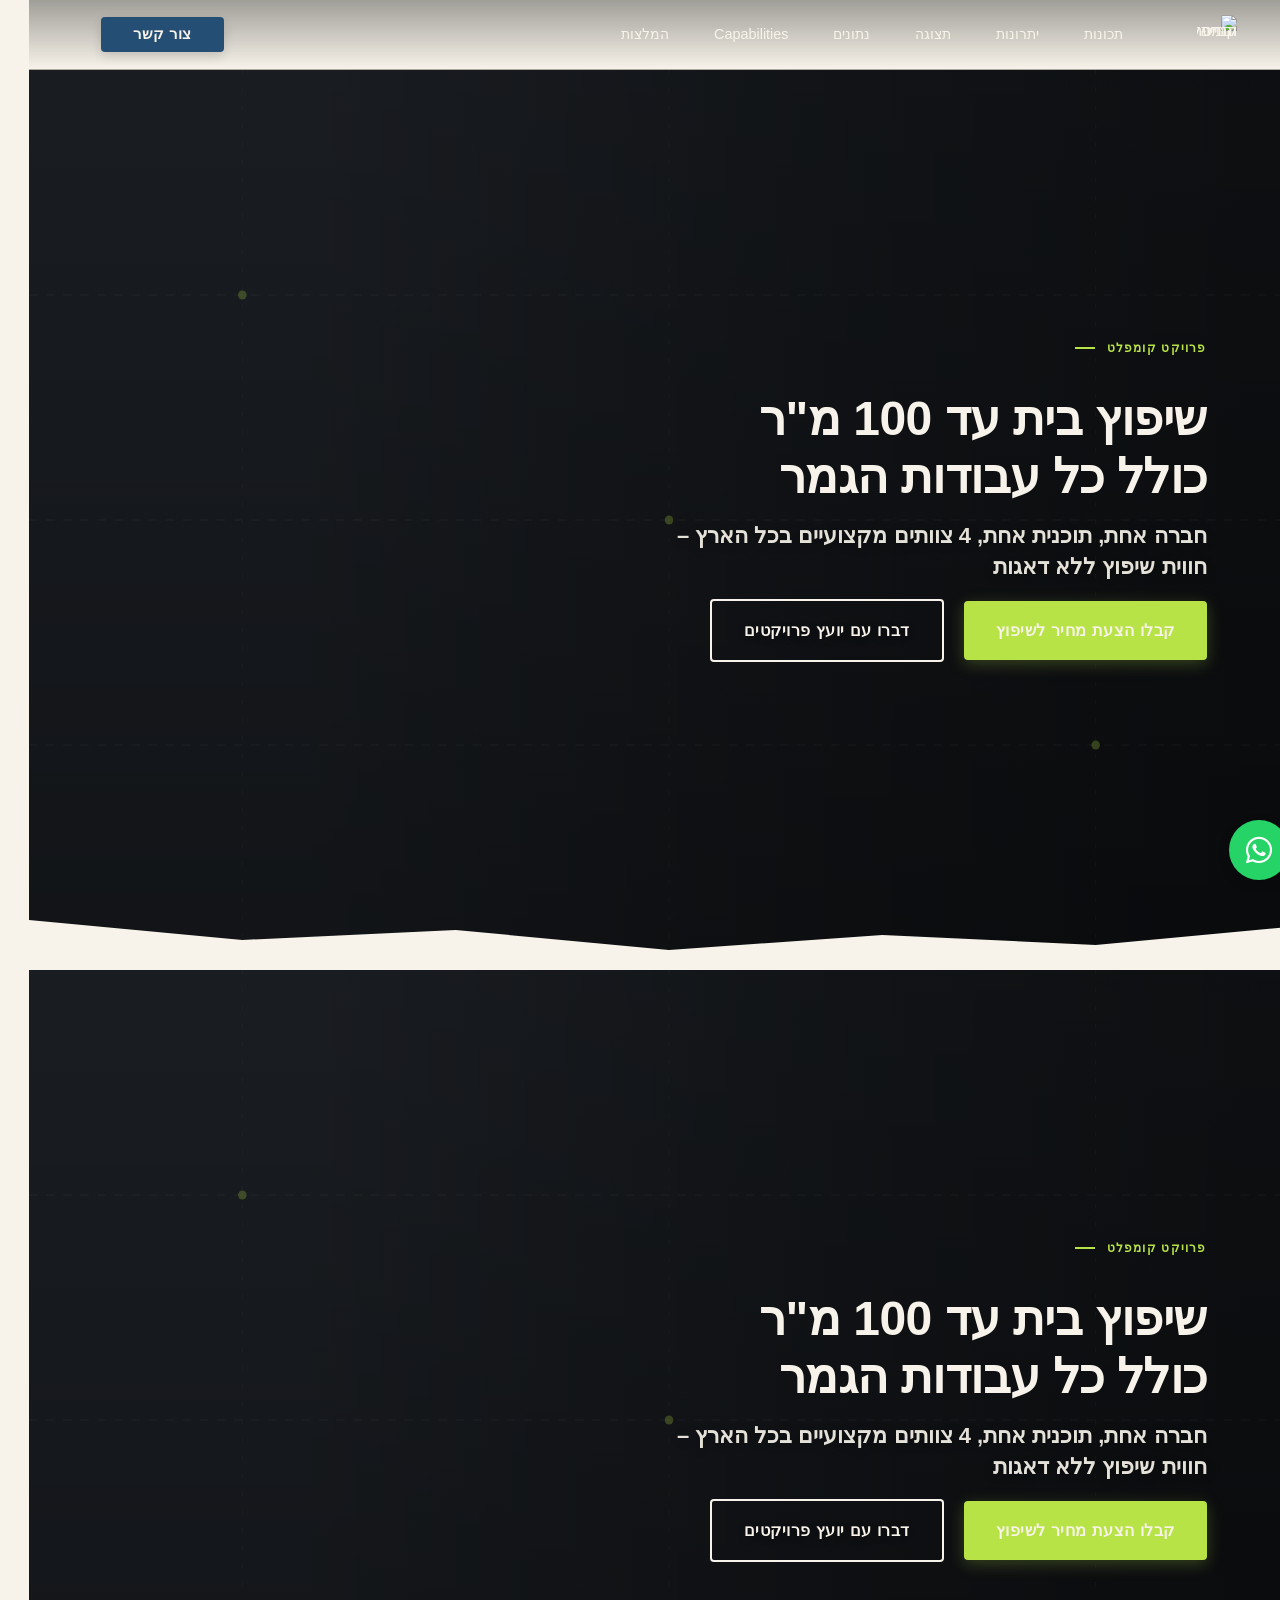
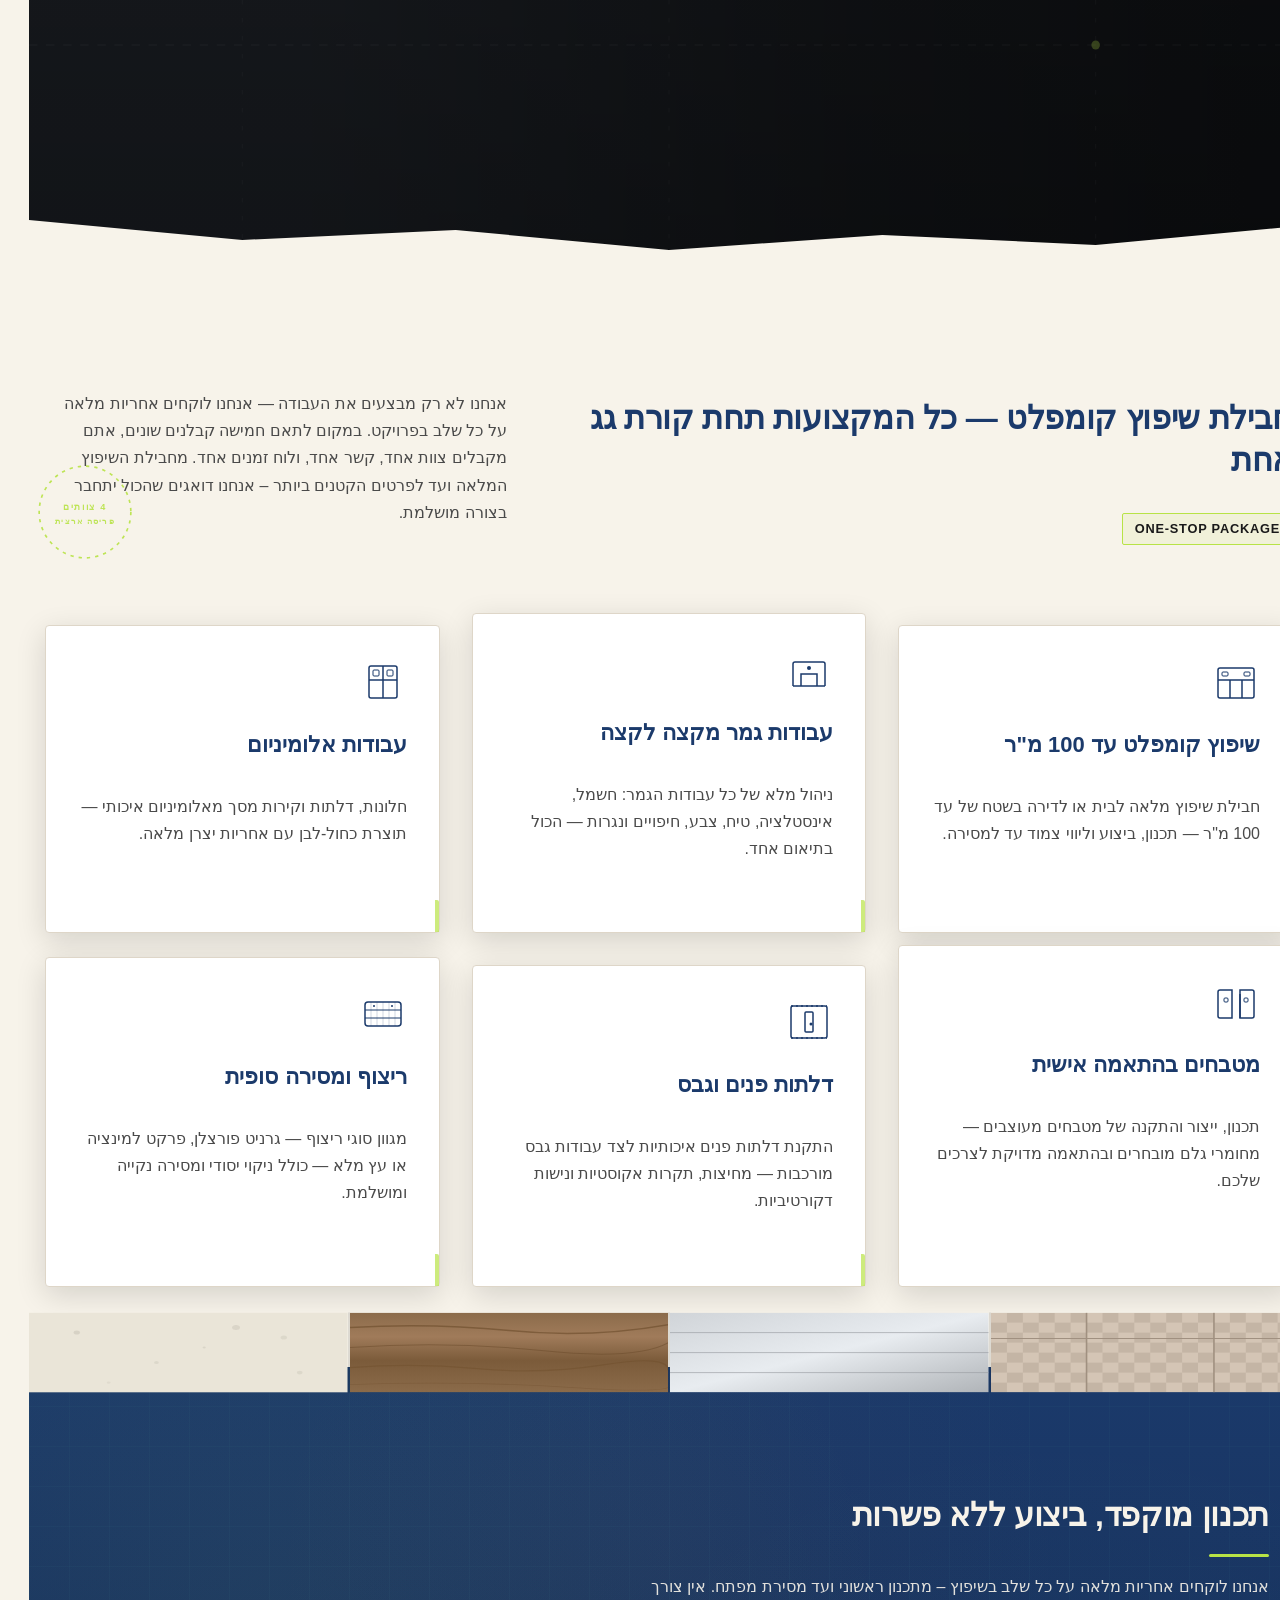
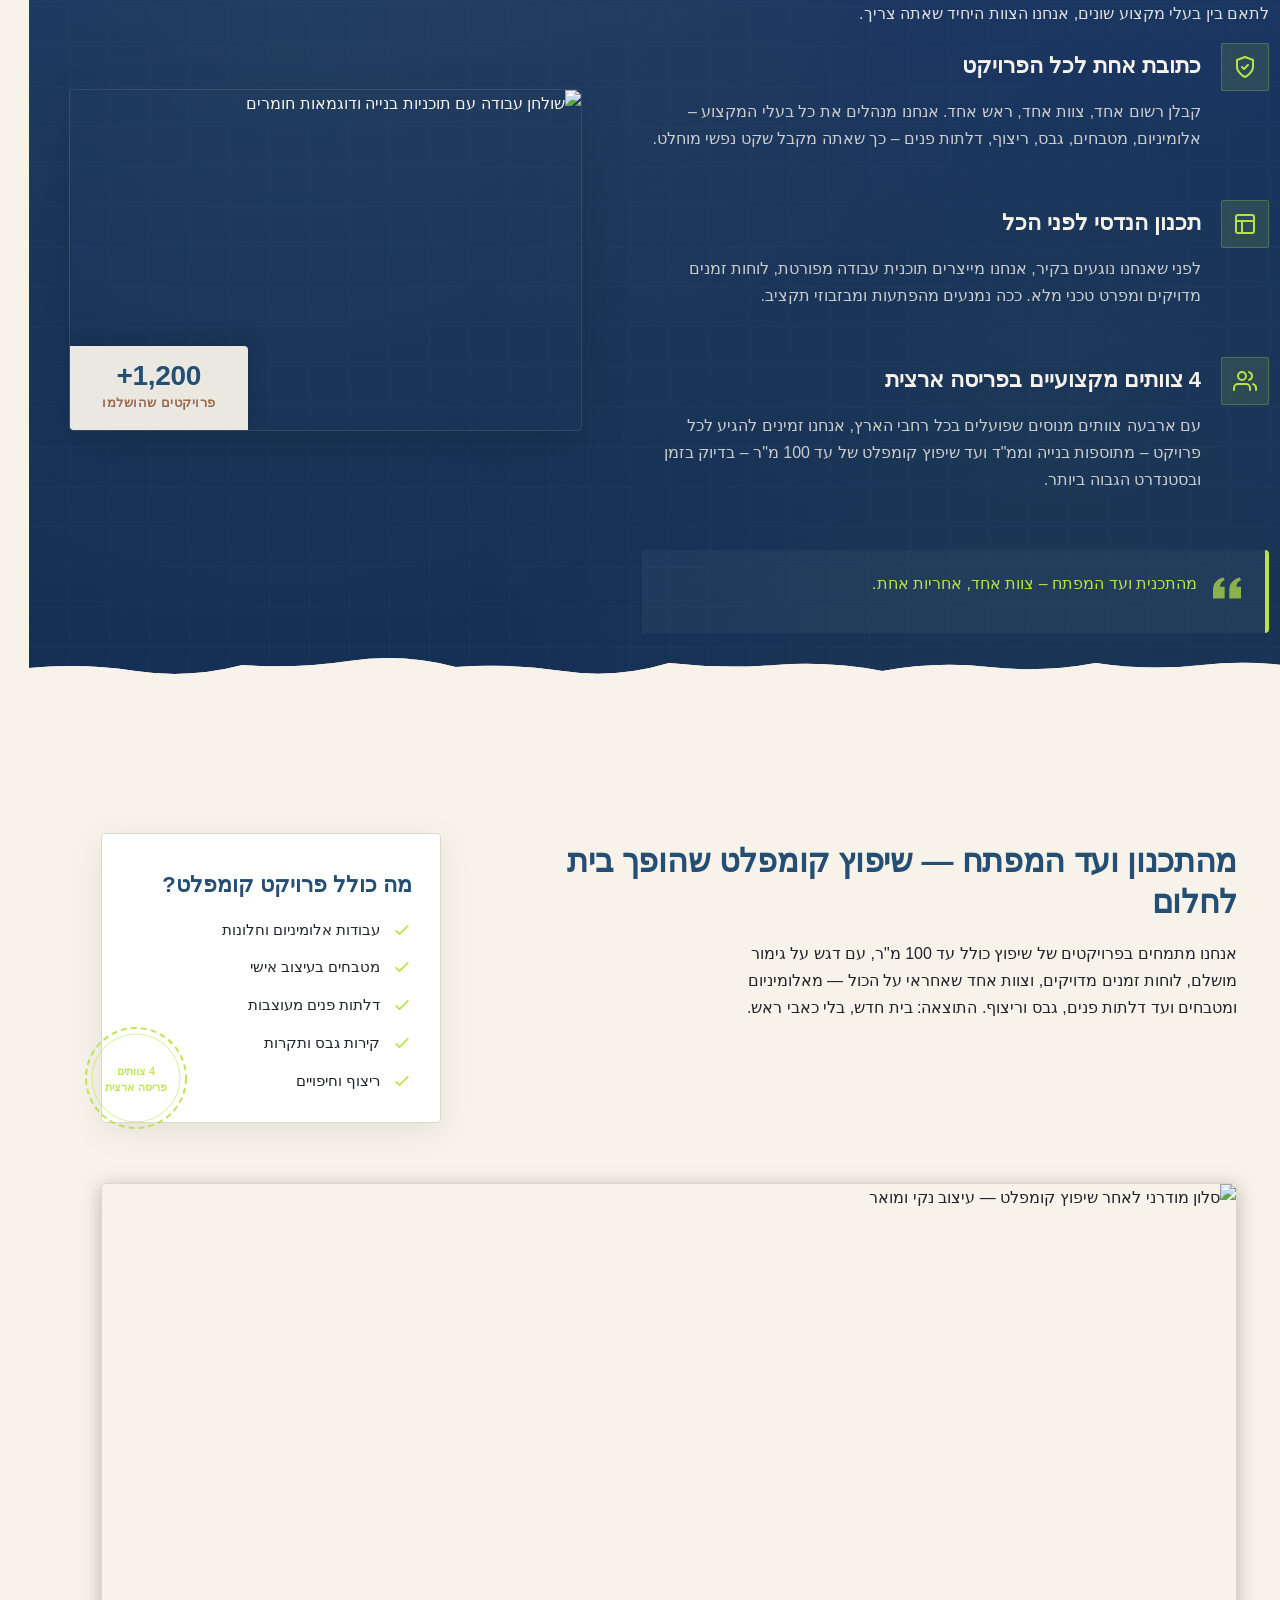
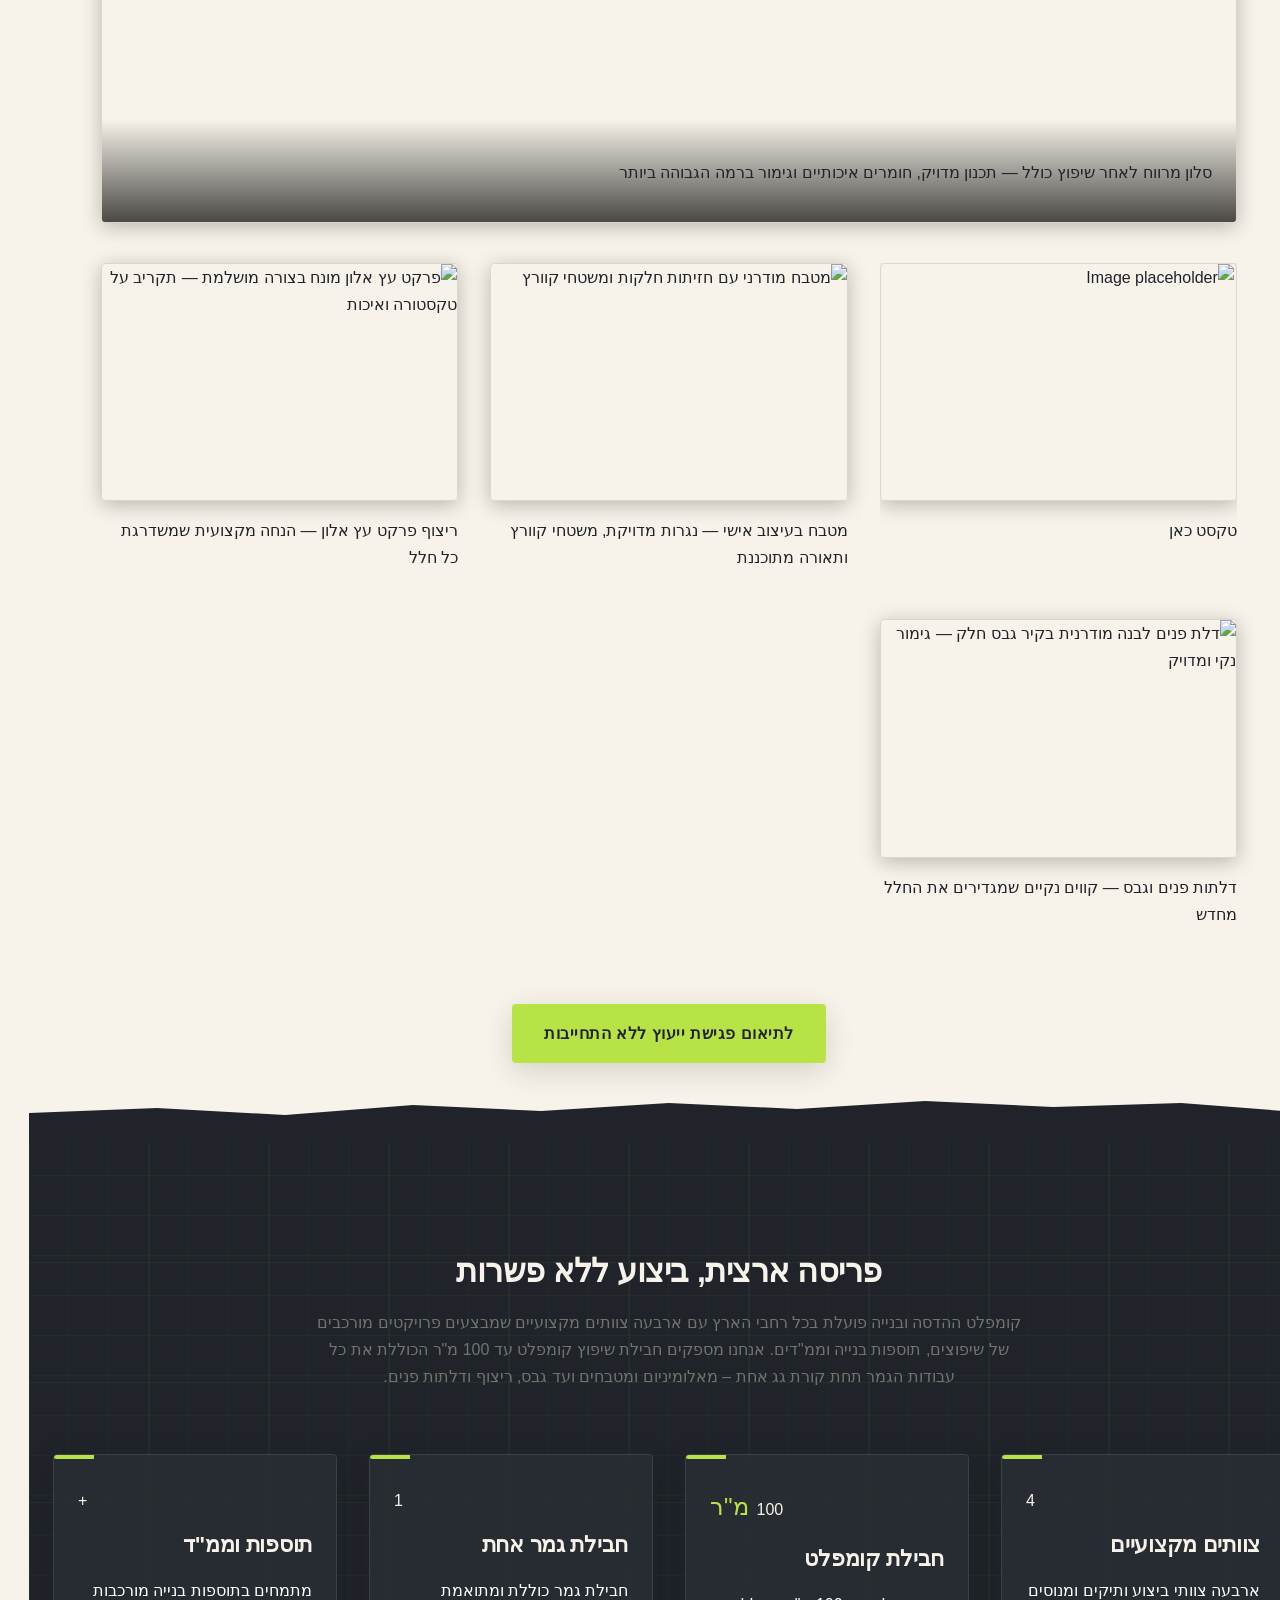
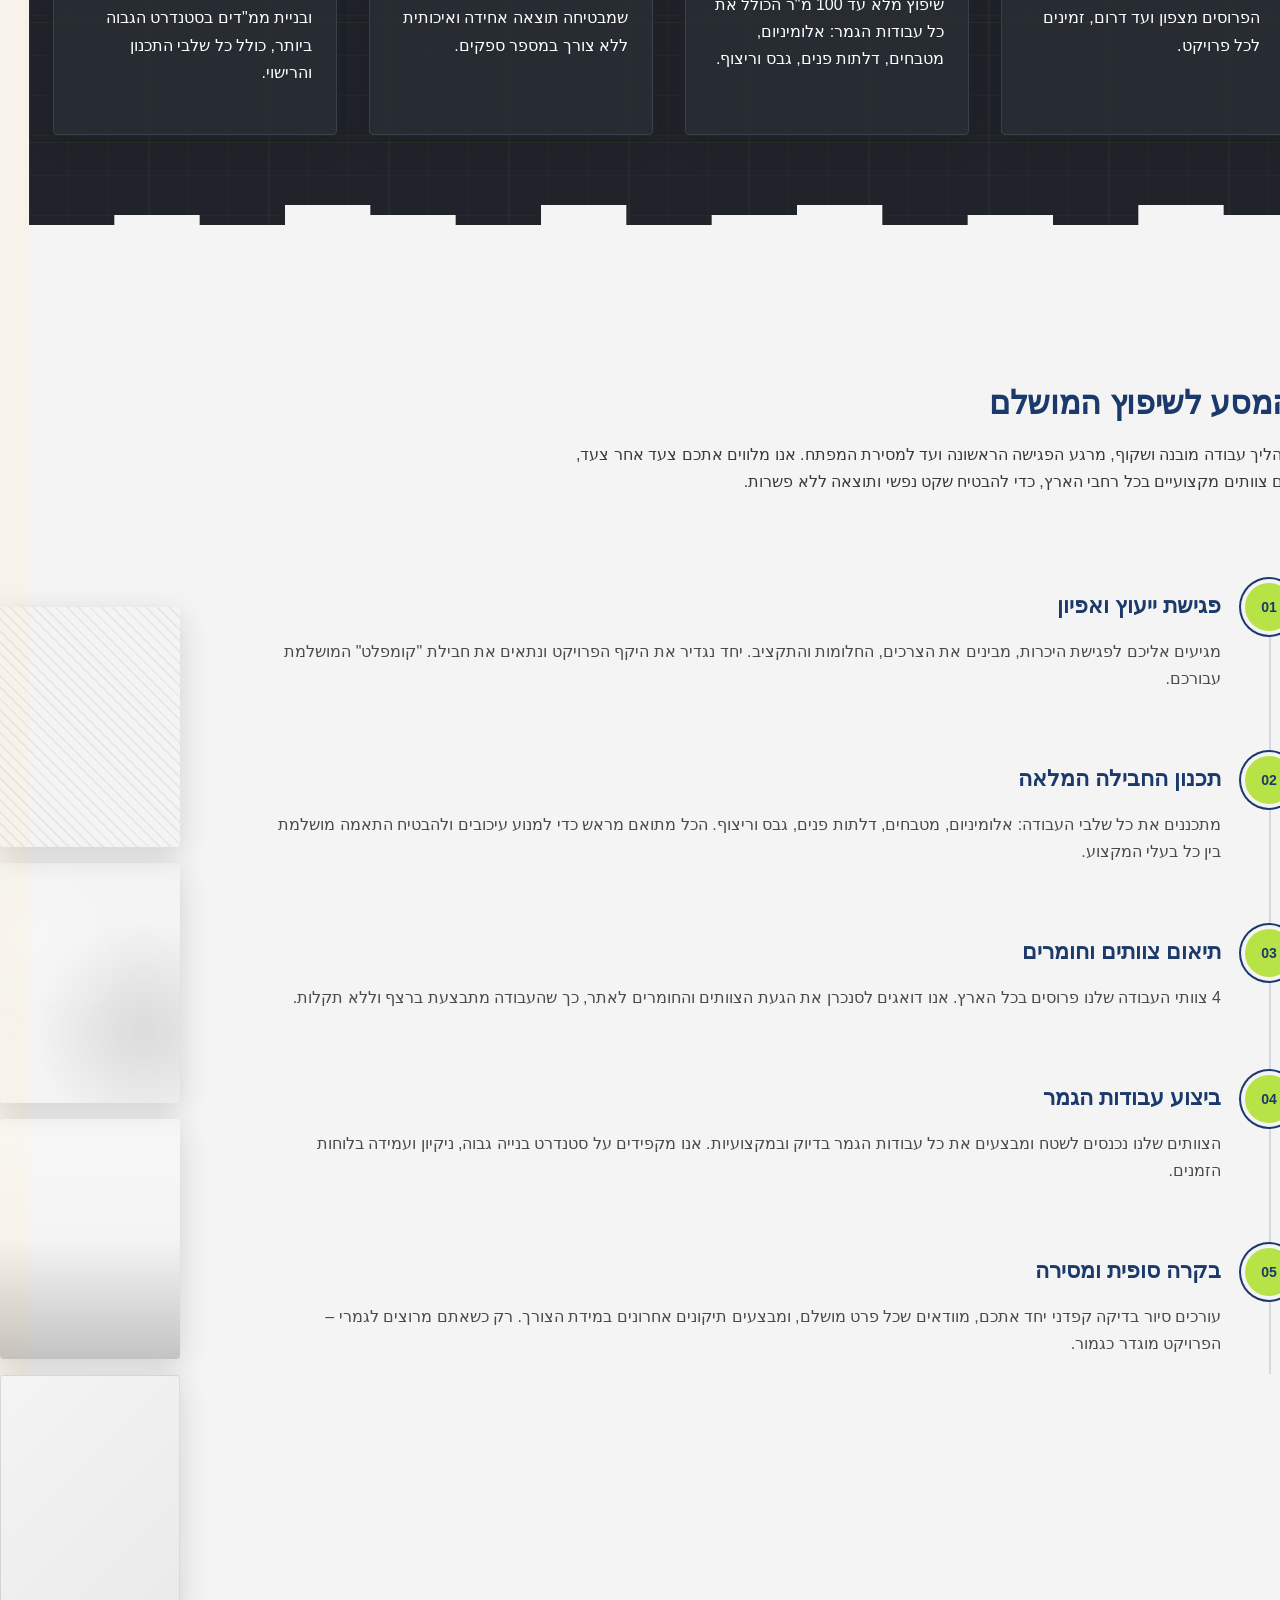
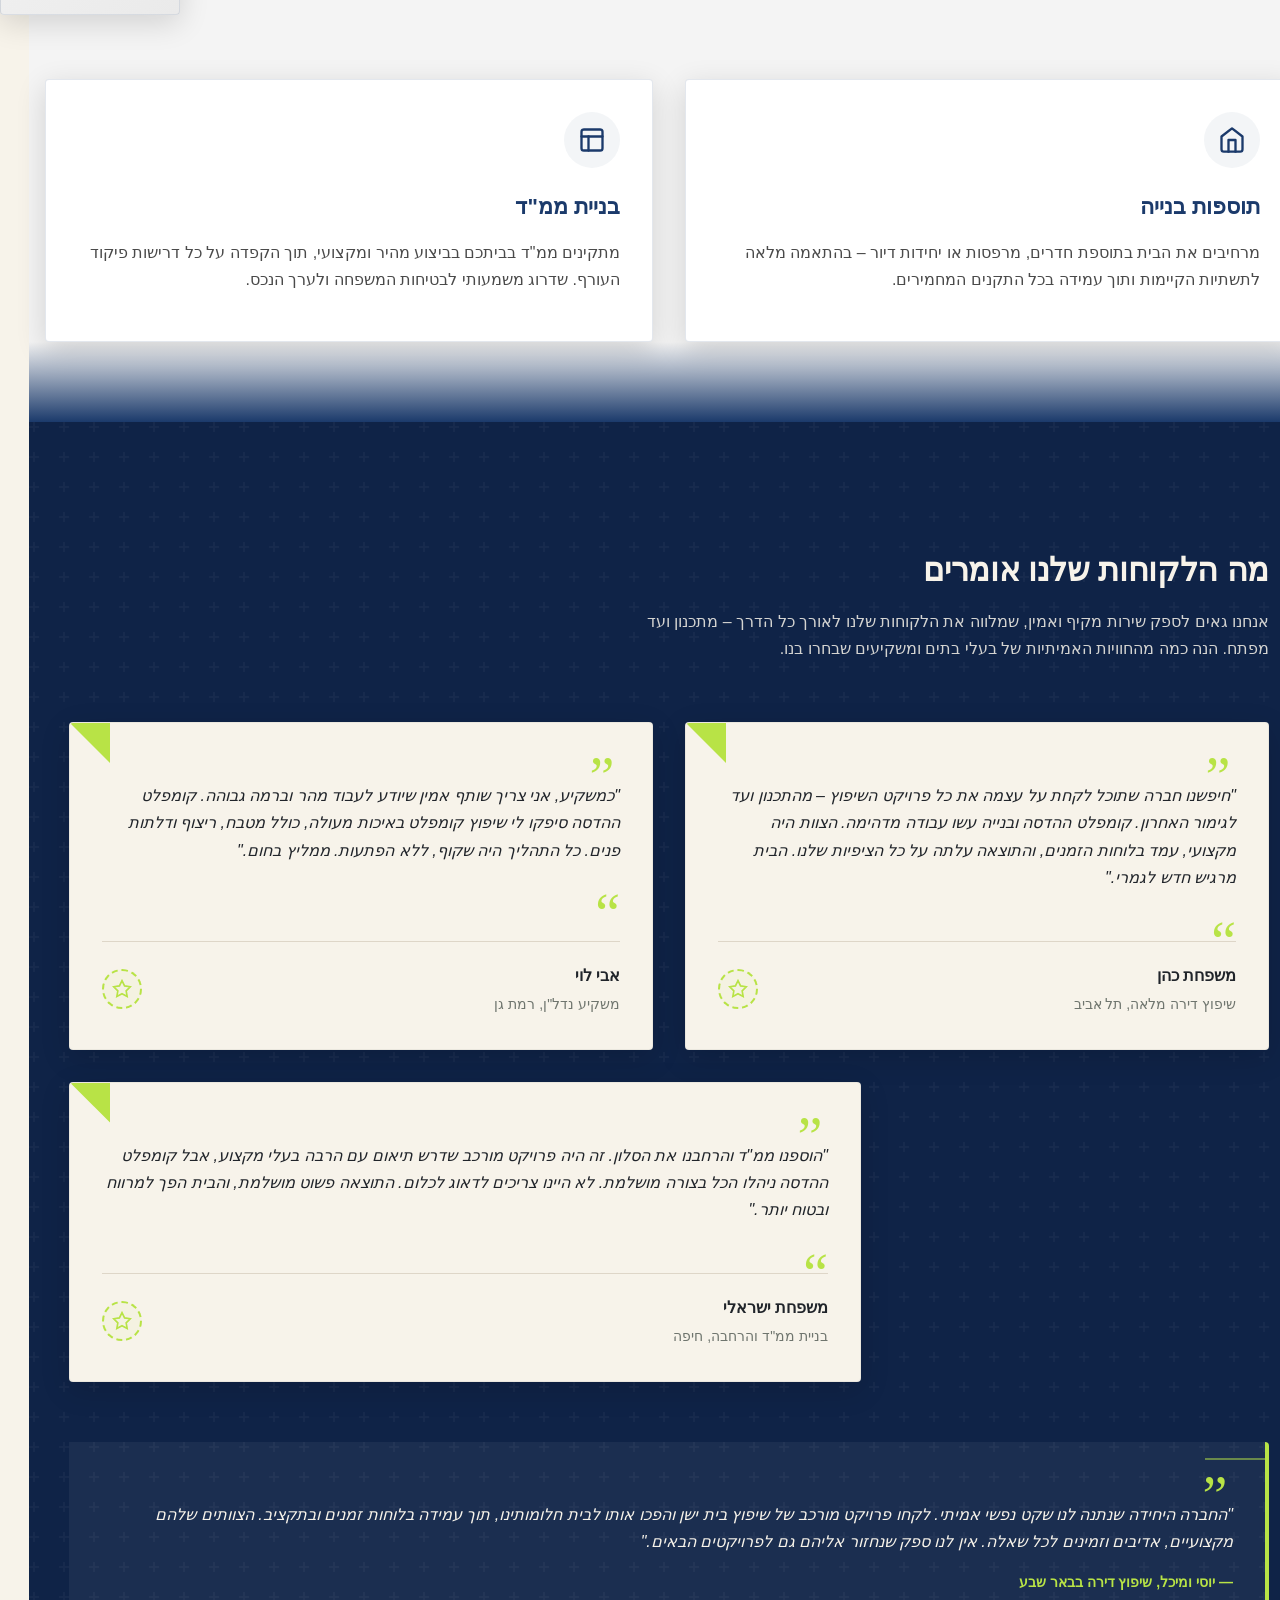
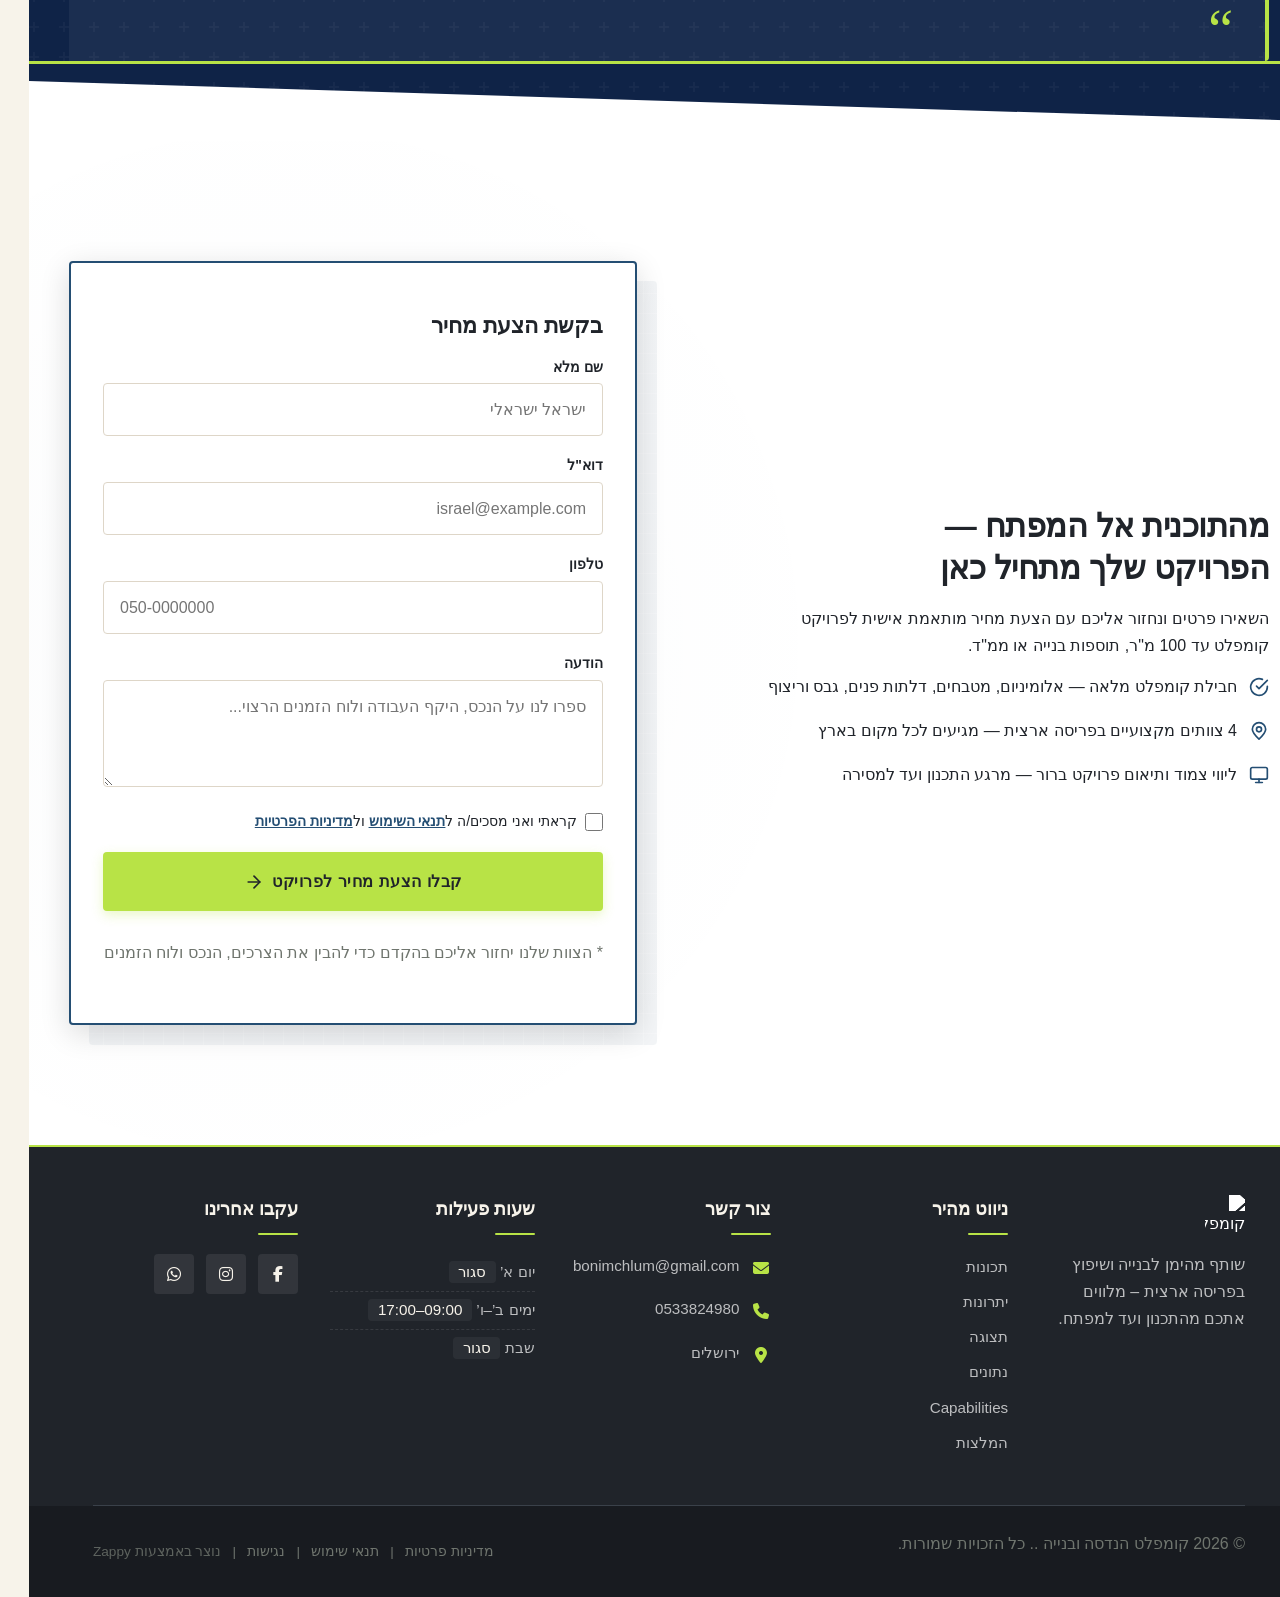
==== commit 517e9170: "Incremental sync: 1 page(s) — update_image" ====
--- a/public/index.html
+++ b/public/index.html
@@ -1 +1 @@
-<!doctype html><html dir="rtl" lang="he"><head><meta charset="UTF-8"><meta content="width=device-width,initial-scale=1" name="viewport"><meta content="index, follow" name="robots"><title>חבילת שיפוץ מלאה עד 100 מ״ר — קומפלט ההדסה ובנייה .</title><meta content="מחפשים שיפוצניק שמספק חוויה כוללת? קומפלט ההדסה מתמחים בחבילות שיפוץ ביתי עם אלומיניום, מטבחים, גבס וריצוף. ארבעה צוותים מקצועיים בפריסה ארצית." name="description"><meta content="שיפוצניק, שיפוצים בירושלים, חבילת שיפוץ מלאה, חברת שיפוצים ארצית, שיפוץ ביתי כולל" name="keywords"><link href="/assets/favicon.ico" rel="icon" type="image/x-icon"><link href="/assets/favicon-16x16.png" rel="icon" type="image/png" sizes="16x16"><link href="/assets/favicon-32x32.png" rel="icon" type="image/png" sizes="32x32"><link href="/assets/favicon-48x48.png" rel="icon" type="image/png" sizes="48x48"><link href="/assets/favicon-192x192.png" rel="icon" type="image/png" sizes="192x192"><link href="/assets/favicon-512x512.png" rel="icon" type="image/png" sizes="512x512"><link href="/assets/apple-touch-icon.png" rel="apple-touch-icon"><script>!function(){"use strict";var t="479a674d-bb8e-450c-9f7f-3952e49abede",e="https://api.zappy5.com/api/analytics/track",a=18e5,n=2592e6,o=!0,i=!0,r=!0;var s=function(){var e="zappy_visitor_"+t,a=null;try{if(a=localStorage.getItem(e)){var o=JSON.parse(a),i=Date.now();if(i-o.created<n)return o.lastSeen=i,localStorage.setItem(e,JSON.stringify(o)),o.id}}catch(t){console.warn("Zappy Analytics: LocalStorage not available")}var r="zv_"+Date.now()+"_"+Math.random().toString(36).substr(2,9);try{localStorage.setItem(e,JSON.stringify({id:r,created:Date.now(),lastSeen:Date.now()}))}catch(t){}return r}(),c=function(){var e="zappy_session_"+t,n=null;try{if(n=sessionStorage.getItem(e)){var o=JSON.parse(n),i=Date.now();if(i-o.timestamp<a)return o.timestamp=i,sessionStorage.setItem(e,JSON.stringify(o)),o.id}}catch(t){console.warn("Zappy Analytics: SessionStorage not available")}var r="zs_"+Date.now()+"_"+Math.random().toString(36).substr(2,9);try{sessionStorage.setItem(e,JSON.stringify({id:r,timestamp:Date.now()}))}catch(t){}return r}();function l(a,n){n=n||{};var o={website_id:t,event_type:a,page_path:window.location.pathname,referrer:document.referrer||"direct",visitor_id:s,session_id:c,metadata:n};if(navigator.sendBeacon){var i=new Blob([JSON.stringify(o)],{type:"application/json"});navigator.sendBeacon(e,i)}else fetch(e,{method:"POST",headers:{"Content-Type":"application/json"},body:JSON.stringify(o),keepalive:!0}).catch(function(t){console.warn("Zappy Analytics: Failed to track event",t)})}o&&l("pageview",{title:document.title,url:window.location.href}),i&&document.addEventListener("click",function(t){var e=t.target;if("BUTTON"===e.tagName||e.closest("button")){var a="BUTTON"===e.tagName?e:e.closest("button");l("click",{element:"button",text:a.textContent.trim().substring(0,100),id:a.id||null,class:a.className||null})}else if("A"===e.tagName||e.closest("a")){var n="A"===e.tagName?e:e.closest("a");l("navigation",{element:"link",text:n.textContent.trim().substring(0,100),href:n.href,external:n.hostname!==window.location.hostname})}},!0),r&&document.addEventListener("submit",function(t){var e=t.target;l("form_submit",{form_id:e.id||null,form_name:e.name||null,form_action:e.action||null,form_method:e.method||"GET"})},!0);var d=Date.now();window.addEventListener("beforeunload",function(){l("page_unload",{time_on_page:Math.floor((Date.now()-d)/1e3),page_path:window.location.pathname})}),window.zappyAnalytics={track:l,getVisitorId:function(){return s},getSessionId:function(){return c}}}()</script><meta content="חבילת שיפוץ מלאה עד 100 מ״ר — קומפלט ההדסה ובנייה ." property="og:title"><meta content="מחפשים שיפוצניק שמספק חוויה כוללת? קומפלט ההדסה מתמחים בחבילות שיפוץ ביתי עם אלומיניום, מטבחים, גבס וריצוף. ארבעה צוותים מקצועיים בפריסה ארצית." property="og:description"><meta content="summary_large_image" name="twitter:card"><meta content="חבילת שיפוץ מלאה עד 100 מ״ר — קומפלט ההדסה ובנייה ." name="twitter:title"><meta content="מחפשים שיפוצניק שמספק חוויה כוללת? קומפלט ההדסה מתמחים בחבילות שיפוץ ביתי עם אלומיניום, מטבחים, גבס וריצוף. ארבעה צוותים מקצועיים בפריסה ארצית." name="twitter:description"><meta content="website" property="og:type"><meta content="he_IL" property="og:locale"><style>.skip-link{position:absolute;top:0;left:0;transform:translateY(-200%);padding:12px 18px;background:var(--bg-dark,#1a1a1a);color:var(--text-light,#fff);font-weight:600;border-radius:0 0 8px 0;z-index:10000}.skip-link:focus{transform:none;outline:2px solid var(--ring,#fff);outline-offset:2px}:focus-visible{outline:2px solid var(--ring,currentColor);outline-offset:3px}</style><link href="/assets/favicon.ico" rel="icon" type="image/x-icon"><link href="/assets/favicon-16x16.png" rel="icon" type="image/png" sizes="16x16"><link href="/assets/favicon-32x32.png" rel="icon" type="image/png" sizes="32x32"><link href="/assets/favicon-48x48.png" rel="icon" type="image/png" sizes="48x48"><link href="/assets/favicon-192x192.png" rel="icon" type="image/png" sizes="192x192"><link href="/assets/favicon-512x512.png" rel="icon" type="image/png" sizes="512x512"><link href="/assets/apple-touch-icon.png" rel="apple-touch-icon"><link href="https://cdn.jsdelivr.net/npm/vanilla-cookieconsent@3/dist/cookieconsent.css" rel="stylesheet"><style id="zappy-critical-above-fold-css">html{box-sizing:border-box;-webkit-text-size-adjust:100%}*,::after,::before{box-sizing:inherit}body{margin:0;min-width:320px;overflow-x:clip}img,svg,video{max-width:100%;height:auto}main{display:block}.container{width:min(100% - 32px,1200px);margin-inline:auto}.navbar,header .navbar,header[role=banner],nav.navbar{position:relative;z-index:1000;width:100%}.nav-container,.navbar .container{display:flex;align-items:center;justify-content:space-between;min-height:64px}.logo,.logo-link img{display:block;width:35px;height:35px;object-fit:contain}#navMenu,.nav-menu{list-style:none}.fa,.fa-brands,.fa-regular,.fa-solid,.fab,.far,.fas{display:inline-block;min-width:1em;text-align:center}html:not(#zappy-noop) .navbar:has(.nav-ecommerce-icons)>.phone-header-btn,html:not(#zappy-noop)[data-zappy-site-type=ecommerce] .phone-header-btn{display:none!important;visibility:hidden!important;width:0!important;height:0!important;pointer-events:none!important}.hero-section,.index-hero-section,section[class*=hero]{position:relative;overflow:hidden;min-height:560px}.hero-bg-image,.hero-bg-wrapper,section[class*=hero] [class*=hero-bg]{position:absolute;inset:0;width:100%;height:100%}.hero-bg-image img,.hero-bg-wrapper img,section[class*=hero] [data-hero-bg],section[class*=hero] img[data-hero-background=true]{width:100%!important;height:100%!important;object-fit:cover!important;display:block}.hero-content,section[class*=hero] .container{position:relative;z-index:2}@media(max-width:768px){:root{--header-height:72px;--total-header-height:72px;--zappy-mobile-menu-top:72px}html[data-zappy-site-type=ecommerce] body{padding-top:var(--total-header-height,72px)}html[data-zappy-site-type=ecommerce] body>.navbar:not(.zappy-catalog-menu),html[data-zappy-site-type=ecommerce] body>nav.navbar{position:fixed!important;top:0;left:0;right:0;z-index:100000;width:100%;margin-bottom:0}.zappy-catalog-menu{position:fixed;top:var(--header-height,72px);left:0;right:0;z-index:99999}.nav-container,.navbar .container{min-height:60px}#navMenu,.nav-menu{max-width:100vw;overflow-x:hidden}.hero-section,.index-hero-section,section[class*=hero]{min-height:100svh}.hero-bg-image,.hero-bg-wrapper,.hero-scrim{min-height:100svh}}</style><link href="/styles.css" rel="preload" as="style"><link href="/styles.css" rel="stylesheet" media="print" onload='this.media="all"'><noscript><link href="/styles.css" rel="stylesheet"></noscript><script>window.ZAPPY_WEBSITE_ID="479a674d-bb8e-450c-9f7f-3952e49abede",window.ZAPPY_API_BASE="https://api.zappy5.com"</script><link href="/assets/site-index-hero-image-1.webp" rel="preload" as="image" fetchpriority="high"><style id="zappy-dropdown-submenu-styles">#navMenu li:has(.sub-menu),.nav-menu li:has(.sub-menu),.navbar li:has(.sub-menu),nav li:has(.sub-menu){position:relative}#navMenu .sub-menu,.nav-menu .sub-menu,.navbar .sub-menu,nav .sub-menu{display:block!important;position:absolute!important;top:100%;left:0;min-width:220px;background:#fff;border-radius:8px;box-shadow:0 8px 25px rgba(0,0,0,.15);padding:8px 0;opacity:0;visibility:hidden;transform:translateY(10px);transition:all .3s ease;z-index:1000;list-style:none;pointer-events:none}#navMenu li:hover>.sub-menu,.nav-menu li:hover>.sub-menu,.navbar li:hover>.sub-menu,nav li:hover>.sub-menu{opacity:1!important;visibility:visible!important;transform:translateY(0)!important;pointer-events:auto!important}.sub-menu li{list-style:none;margin:0;padding:0}.sub-menu a{display:block!important;padding:10px 16px!important;color:var(--text-dark,#333)!important;font-weight:500;text-decoration:none;white-space:nowrap;transition:background-color .2s}.sub-menu .zappy-nav-child>a{padding-left:28px!important;font-size:.9em!important;opacity:.85!important}[dir=rtl] .sub-menu .zappy-nav-child>a,html[lang=ar] .sub-menu .zappy-nav-child>a,html[lang=he] .sub-menu .zappy-nav-child>a{padding-left:10px!important;padding-right:28px!important}.sub-menu .zappy-nav-parent>a{font-weight:600!important}.sub-menu a:hover{background-color:#f5f5f5}[dir=rtl] .nav-menu .sub-menu,[dir=rtl] .navbar .sub-menu,[dir=rtl] nav .sub-menu,html[lang=ar] .nav-menu .sub-menu,html[lang=ar] .navbar .sub-menu,html[lang=ar] nav .sub-menu,html[lang=he] .nav-menu .sub-menu,html[lang=he] .navbar .sub-menu,html[lang=he] nav .sub-menu{left:auto!important;right:0!important}.sub-menu:empty,.sub-menu:not(:has(li)):not(:has(> a)),.sub-menu:not(:has(li:not(.zappy-hidden-menu-item))):not(:has(> a)){display:none!important;opacity:0!important;visibility:hidden!important;pointer-events:none!important}li:has(.menu-group-title):hover>.sub-menu{opacity:1!important;visibility:visible!important;transform:translateY(0)!important;pointer-events:auto!important}#navMenu>li>.menu-group-title,.nav-menu>li>.menu-group-title{display:inline-block;padding:.5rem 1rem;cursor:default;user-select:none}@media (max-width:768px){#navMenu .sub-menu,.nav-menu .sub-menu,.navbar .sub-menu,nav .sub-menu{position:static!important;transform:none!important;box-shadow:none!important;background:0 0!important;max-height:0;overflow:hidden;opacity:0;visibility:hidden;transition:max-height .3s ease,opacity .3s ease;padding:0!important;border-radius:0!important}#navMenu .sub-menu.mobile-expanded,.nav-menu .sub-menu.mobile-expanded,.navbar .sub-menu.mobile-expanded{max-height:none!important;overflow-y:visible!important;opacity:1!important;visibility:visible!important;padding:8px 0 8px 16px!important}[dir=rtl] .sub-menu.mobile-expanded,html[lang=he] .sub-menu.mobile-expanded{padding:8px 16px 8px 0!important}#navMenu li:hover>.sub-menu,.nav-menu li:hover>.sub-menu,.navbar li:hover>.sub-menu,nav li:hover>.sub-menu{opacity:0;visibility:hidden;pointer-events:none}#navMenu li>.sub-menu.mobile-expanded,.nav-menu li>.sub-menu.mobile-expanded,.navbar li>.sub-menu.mobile-expanded,nav li>.sub-menu.mobile-expanded{opacity:1!important;visibility:visible!important;pointer-events:auto!important}#navMenu li:has(.sub-menu),.nav-menu li:has(.sub-menu),.navbar li:has(.sub-menu),nav li:has(.sub-menu){display:flex!important;flex-wrap:wrap!important;align-items:center!important;position:relative!important;min-height:44px!important}#navMenu li:has(.sub-menu)>a,.nav-menu li:has(.sub-menu)>a,.navbar li:has(.sub-menu)>a,nav li:has(.sub-menu)>a{flex:1!important;min-width:0!important}#navMenu li:has(.sub-menu)>.menu-group-title,.nav-menu li:has(.sub-menu)>.menu-group-title,.navbar li:has(.sub-menu)>.menu-group-title,nav li:has(.sub-menu)>.menu-group-title{flex:1!important;min-width:0!important;padding:0!important;line-height:inherit!important}#navMenu li:has(.sub-menu)>.sub-menu,.nav-menu li:has(.sub-menu)>.sub-menu,.navbar li:has(.sub-menu)>.sub-menu,nav li:has(.sub-menu)>.sub-menu{flex-basis:100%!important;width:100%!important}#navMenu li:has(.sub-menu)>a [class*=arrow],#navMenu li:has(.sub-menu)>a [class*=chevron],.nav-menu li:has(.sub-menu)>a .fa-angle-down,.nav-menu li:has(.sub-menu)>a .fa-chevron-down,.nav-menu li:has(.sub-menu)>a [class*=arrow],.nav-menu li:has(.sub-menu)>a [class*=chevron],nav li:has(.sub-menu)>a [class*=arrow],nav li:has(.sub-menu)>a [class*=chevron]{display:none!important;visibility:hidden!important}.mobile-submenu-toggle{display:flex!important;align-items:center!important;justify-content:center!important;width:44px!important;height:auto!important;background:0 0!important;border:none!important;cursor:pointer!important;color:var(--text-light)!important;position:static!important;flex-shrink:0!important;align-self:stretch!important;z-index:2!important;padding:0!important;margin:0!important}.mobile-submenu-toggle::after{content:''!important;width:0!important;height:0!important;border-left:6px solid transparent!important;border-right:6px solid transparent!important;border-top:7px solid currentColor!important;transition:transform .3s ease!important}.mobile-submenu-toggle.expanded::after{transform:rotate(180deg)!important}.sub-menu a{padding:10px 0!important;display:block!important;color:var(--text-light)!important;white-space:normal!important}.sub-menu .zappy-nav-child>a{padding-left:28px!important;font-size:.9em!important;opacity:.85!important}[dir=rtl] .sub-menu .zappy-nav-child>a,html[lang=ar] .sub-menu .zappy-nav-child>a,html[lang=he] .sub-menu .zappy-nav-child>a{padding-left:0!important;padding-right:28px!important}.sub-menu .zappy-nav-parent>a{font-weight:600!important}#navMenu.active,.nav-menu.active{max-width:100vw!important;overflow-x:hidden!important;box-sizing:border-box!important}.navbar .sub-menu li a,.zappy-products-dropdown .sub-menu a,nav.navbar .sub-menu li a{color:var(--text-light)!important}}@media (min-width:769px){.mobile-submenu-toggle{display:none!important}}</style><style id="zappy-widget-visibility">html[dir=rtl] .whatsapp-float{right:20px!important;left:auto!important}html:not([dir]) .whatsapp-float,html[dir=ltr] .whatsapp-float{left:20px!important;right:auto!important}html[dir=rtl] #mic-access-tool-general-button,html[dir=rtl] #mic-init-access-tool #mic-access-tool-general-button,html[dir=rtl] #mic-init-access-tool .mic-access-tool-general-button,html[dir=rtl] ._access-icon,html[dir=rtl] .mic-access-tool-general-button{left:20px!important;right:auto!important}html:not([dir]) #mic-access-tool-general-button,html:not([dir]) #mic-init-access-tool #mic-access-tool-general-button,html:not([dir]) #mic-init-access-tool .mic-access-tool-general-button,html:not([dir]) ._access-icon,html:not([dir]) .mic-access-tool-general-button,html[dir=ltr] #mic-access-tool-general-button,html[dir=ltr] #mic-init-access-tool #mic-access-tool-general-button,html[dir=ltr] #mic-init-access-tool .mic-access-tool-general-button,html[dir=ltr] ._access-icon,html[dir=ltr] .mic-access-tool-general-button{right:20px!important;left:auto!important}@media (max-width:768px){.whatsapp-float{display:flex!important}}@media (min-width:769px){.whatsapp-float{display:flex!important}}@media (max-width:768px){#mic-access-tool-general-button,#mic-init-access-tool #mic-access-tool-general-button,#mic-init-access-tool .mic-access-tool-general-button,._access-icon,.mic-access-tool-general-button{display:flex!important;visibility:visible!important;opacity:1!important;pointer-events:auto!important}#mic-access-tool-box.opened-mic-access-tool,#mic-init-access-tool #mic-access-tool-box.opened-mic-access-tool,.mic-access-tool-box.opened-mic-access-tool{visibility:visible!important;opacity:1!important;pointer-events:auto!important}}@media (min-width:769px){#mic-access-tool-general-button,#mic-init-access-tool #mic-access-tool-general-button,#mic-init-access-tool .mic-access-tool-general-button,._access-icon,.mic-access-tool-general-button{display:flex!important;visibility:visible!important;opacity:1!important;pointer-events:auto!important}#mic-access-tool-box.opened-mic-access-tool,#mic-init-access-tool #mic-access-tool-box.opened-mic-access-tool,.mic-access-tool-box.opened-mic-access-tool{visibility:visible!important;opacity:1!important;pointer-events:auto!important}}</style></head><body><a href="#main" class="skip-link">דלג לתוכן הראשי</a><nav class="navbar" dir="rtl"><button class="mobile-toggle" aria-label="Menu" id="mobileToggle"><svg viewBox="0 0 24 24" fill="none" height="24" width="24" class="hamburger-icon"><path d="M3 12h18M3 6h18M3 18h18" stroke="currentColor" stroke-width="2" stroke-linecap="round"></path></svg> <svg viewBox="0 0 24 24" fill="none" height="24" width="24" class="close-icon" style="display:none"><path d="M18 6L6 18M6 6l12 12" stroke="currentColor" stroke-width="2" stroke-linecap="round"></path></svg></button> <button class="phone-header-btn" aria-label="Call" data-phone="0533824980"><svg viewBox="0 0 24 24" fill="currentColor" height="20" width="20"><path d="M22 16.92v3a2 2 0 0 1-2.18 2 19.79 19.79 0 0 1-8.63-3.07 19.5 19.5 0 0 1-6-6 19.79 19.79 0 0 1-3.07-8.67A2 2 0 0 1 4.11 2h3a2 2 0 0 1 2 1.72 12.84 12.84 0 0 0 .7 2.81 2 2 0 0 1-.45 2.11L8.09 9.91a16 16 0 0 0 6 6l1.27-1.27a2 2 0 0 1 2.11-.45 12.84 12.84 0 0 0 2.81.7A2 2 0 0 1 22 16.92z"></path></svg></button><div class="nav-container"><div class="nav-right-group"><div class="nav-brand"><a href="/" class="logo-link"><img alt="קומפלט הנדסה ובנייה ." decoding="async" height="35" src="/assets/site-----image-1.webp" width="35" class="logo"></a></div><ul class="nav-menu" id="navMenu"><li><a href="#features">תכונות</a></li><li><a href="#benefits">יתרונות</a></li><li><a href="#showcase">תצוגה</a></li><li><a href="#stats">נתונים</a></li><li><a href="#capabilities">Capabilities</a></li><li><a href="#testimonials">המלצות</a></li><li class="mobile-contact-link nav-cta-mobile-item"><a href="#cta" class="nav-cta-btn">צור קשר</a></li></ul></div><div class="nav-cta-container"><a href="#cta" class="nav-cta-btn">צור קשר</a></div></div></nav><script>window.addEventListener("load",function(){const e=document.querySelector(".navbar, nav, header");if(!e)return void console.log("[Navbar] Navbar element not found");let t=document.getElementById("mobileToggle")||document.querySelector(".mobile-toggle")||document.querySelector(".hamburger")||document.querySelector(".hamburger-menu")||document.querySelector(".menu-toggle")||document.querySelector(".burger-menu")||document.querySelector('[aria-label="Menu"]')||document.querySelector('[aria-label="תפריט"]');const o=document.querySelector(".phone-header-btn"),n=window.getComputedStyle(e);let r=n.backgroundColor;if(console.log("[Navbar] Initial navbar background:",r),"transparent"===r||"rgba(0, 0, 0, 0)"===r||r.startsWith("rgba")&&r.includes(", 0)")){const e=n.backgroundImage;if(e&&"none"!==e)console.log("[Navbar] Navbar has background image/gradient, using dark text"),r="rgb(240, 240, 240)";else{const e=window.getComputedStyle(document.body).backgroundColor;console.log("[Navbar] Navbar transparent, using body background:",e),r=e}}const a=r.match(/\d+/g);if(a&&a.length>=3){const e=(.299*parseInt(a[0])+.587*parseInt(a[1])+.114*parseInt(a[2]))/255;console.log("[Navbar] Mobile button colors preserved from Claude CSS (luminance:",e.toFixed(2)+")");const n=document.createElement("style");n.id="zappy-mobile-nav-fix";document.documentElement.lang;document.documentElement.dir,n.textContent='\n        /* Hide mobile buttons on desktop, show only on mobile */\n        @media (min-width: 769px) {\n          .mobile-toggle,\n          .phone-header-btn {\n            display: none !important;\n          }\n        }\n        \n        /* Show and position mobile buttons correctly on mobile */\n        @media (max-width: 768px) {\n          .navbar,\n          nav.navbar {\n            min-height: 70px !important;\n          }\n\n          .mobile-toggle,\n          .phone-header-btn {\n            position: absolute !important;\n            top: 0 !important;\n            bottom: 0 !important;\n            margin-top: auto !important;\n            margin-bottom: auto !important;\n            transform: none !important;\n            z-index: 1001 !important;\n            display: flex !important;\n            align-items: center !important;\n            justify-content: center !important;\n            width: 36px !important;\n            height: 36px !important;\n            border-radius: 50% !important;\n            border: none !important;\n            cursor: pointer !important;\n            padding: 6px !important;\n            background: none !important;\n            color: var(--nav-text, var(--text-light)) !important;\n            touch-action: manipulation !important;\n            -webkit-tap-highlight-color: transparent !important;\n          }\n\n          html[data-zappy-site-type="ecommerce"] .phone-header-btn,\n          body[data-zappy-site-type="ecommerce"] .phone-header-btn,\n          html[data-zappy-site-type="ecommerce"] header .phone-header-btn,\n          html[data-zappy-site-type="ecommerce"] nav .phone-header-btn {\n            display: none !important;\n            visibility: hidden !important;\n            width: 0 !important;\n            height: 0 !important;\n            min-width: 0 !important;\n            overflow: hidden !important;\n          }\n          \n          /* LTR positioning (default): hamburger LEFT, phone RIGHT */\n          html:not([dir="rtl"]):not([lang="he"]):not([lang="ar"]) .mobile-toggle,\n          html[dir="ltr"] .mobile-toggle {\n            left: 12px !important;\n            right: auto !important;\n          }\n          html:not([dir="rtl"]):not([lang="he"]):not([lang="ar"]) .phone-header-btn,\n          html[dir="ltr"] .phone-header-btn {\n            right: 12px !important;\n            left: auto !important;\n          }\n          \n          /* RTL positioning: hamburger RIGHT, phone LEFT */\n          html[dir="rtl"] .mobile-toggle,\n          html[lang="he"] .mobile-toggle,\n          html[lang="ar"] .mobile-toggle {\n            right: 12px !important;\n            left: auto !important;\n          }\n          html[dir="rtl"] .phone-header-btn,\n          html[lang="he"] .phone-header-btn,\n          html[lang="ar"] .phone-header-btn {\n            left: 12px !important;\n            right: auto !important;\n          }\n          \n          /* CRITICAL: Ensure nav-container has min-height on mobile */\n          /* All children are positioned absolutely/fixed on mobile, so height:auto collapses to 0 */\n          .nav-container {\n            min-height: 70px !important;\n            position: relative !important;\n          }\n          \n          /* Ensure SVG icons are properly sized and inherit color */\n          .mobile-toggle svg,\n          .phone-header-btn svg {\n            width: 24px !important;\n            height: 24px !important;\n            /* Don\'t force display - let JavaScript control hamburger/close toggle */\n          }\n          \n          /* Reset nav-cta-container on mobile - remove desktop box-shadow/padding */\n          /* that creates a visible ghost box when CTA button is hidden */\n          .nav-cta-container {\n            box-shadow: none !important;\n            padding: 0 !important;\n          }\n          \n          /* Hide nav-cta-container entirely on mobile when there\'s no lang-switcher */\n          /* (only the CTA button is inside, and it\'s hidden on mobile) */\n          .nav-cta-container:not(:has(.lang-switcher)) {\n            display: none !important;\n          }\n          \n          /* CRITICAL: Prevent hero image fade gradient from bleeding over headline text */\n          /* The .image-fade-gradient has bottom: -30px (extends below parent) */\n          /* On mobile stacked layout, this overlaps the h1 text below the image */\n          .hero-image-column {\n            overflow: hidden !important;\n          }\n          .image-fade-gradient {\n            bottom: 0 !important;\n          }\n          \n          /* Hide desktop language switcher on mobile - hamburger menu handles it */\n          /* High specificity to override stored CSS */\n          .lang-switcher,\n          .nav-cta-container .lang-switcher,\n          .nav-container .lang-switcher,\n          .navbar .lang-switcher,\n          .navbar .nav-cta-container .lang-switcher {\n            display: none !important;\n          }\n        }\n      ';const r=document.getElementById("zappy-mobile-nav-fix");r&&r.remove(),document.head.appendChild(n),console.log("[Navbar] Critical CSS injected for mobile nav positioning");const i=window.innerWidth<=768;if(t){const e=t.querySelector(".hamburger-icon"),o=t.querySelector(".close-icon");e&&(e.style.setProperty("width","24px","important"),e.style.setProperty("height","24px","important"),e.style.setProperty("display","block","important")),o&&(o.style.setProperty("width","24px","important"),o.style.setProperty("height","24px","important"),o.style.setProperty("display","none","important")),i?(t.style.setProperty("position","absolute","important"),t.style.setProperty("top","0","important"),t.style.setProperty("bottom","0","important"),t.style.setProperty("margin-top","auto","important"),t.style.setProperty("margin-bottom","auto","important"),t.style.setProperty("transform","none","important"),t.style.setProperty("z-index","1001","important"),t.style.removeProperty("left"),t.style.removeProperty("right"),console.log("[Navbar] Mobile toggle positioning applied (mobile viewport)")):(t.style.removeProperty("position"),t.style.removeProperty("top"),t.style.removeProperty("transform"),t.style.removeProperty("z-index"),t.style.removeProperty("left"),t.style.removeProperty("right"),console.log("[Navbar] Desktop viewport - cleared mobile toggle inline positioning"))}if(o){const e=o.querySelector("svg");e&&(e.style.width="24px",e.style.height="24px",e.setAttribute("width","24"),e.setAttribute("height","24")),i?(o.style.setProperty("position","absolute","important"),o.style.setProperty("top","0","important"),o.style.setProperty("bottom","0","important"),o.style.setProperty("margin-top","auto","important"),o.style.setProperty("margin-bottom","auto","important"),o.style.setProperty("transform","none","important"),o.style.setProperty("z-index","1001","important"),o.style.removeProperty("left"),o.style.removeProperty("right"),console.log("[Navbar] Phone button positioning applied (mobile viewport)")):(o.style.removeProperty("position"),o.style.removeProperty("top"),o.style.removeProperty("transform"),o.style.removeProperty("z-index"),o.style.removeProperty("left"),o.style.removeProperty("right"),console.log("[Navbar] Desktop viewport - cleared phone button inline positioning"))}}else console.log("[Navbar] Could not parse background color:",r);t=document.getElementById("mobileToggle")||document.querySelector(".mobile-toggle")||document.querySelector(".hamburger")||document.querySelector(".hamburger-menu")||document.querySelector(".menu-toggle")||document.querySelector(".burger-menu")||document.querySelector('[aria-label="Menu"]')||document.querySelector('[aria-label="תפריט"]');const i=document.getElementById("navMenu")||document.querySelector(".nav-menu")||document.querySelector(".nav-links")||document.querySelector("nav ul:not(.submenu)");if(!t||!i)return void console.log("[Navbar] Mobile toggle or menu not found:",{toggle:!!t,menu:!!i});i.id||(i.id="navMenu"),console.log("[Navbar] Initializing mobile menu...");const l=t.cloneNode(!0);t.parentNode.replaceChild(l,t);var s=0;function p(e){var t=Date.now();t-s<300||(s=t,function(e){e.preventDefault(),e.stopPropagation();const t=l.querySelector(".hamburger-icon"),o=l.querySelector(".close-icon");i.classList.contains("active")?(i.classList.remove("active"),t&&t.style.setProperty("display","block","important"),o&&o.style.setProperty("display","none","important"),document.body.style.overflow="",document.body.classList.remove("menu-open"),console.log("[Navbar] Menu closed")):(i.classList.add("active"),t&&t.style.setProperty("display","none","important"),o&&o.style.setProperty("display","block","important"),document.body.style.overflow="hidden",document.body.classList.add("menu-open"),console.log("[Navbar] Menu opened"))}(e))}l.addEventListener("click",p),l.addEventListener("touchend",p),document.addEventListener("keydown",function(e){if(("Escape"===e.key||"Esc"===e.key)&&i.classList.contains("active")){const e=l.querySelector(".hamburger-icon"),t=l.querySelector(".close-icon");i.classList.remove("active"),e&&e.style.setProperty("display","block","important"),t&&t.style.setProperty("display","none","important"),document.body.style.overflow="",document.body.classList.remove("menu-open"),console.log("[Navbar] Menu closed (Escape)")}}),i.querySelectorAll("a").forEach(function(e){e.addEventListener("click",function(){if("#"===this.getAttribute("href"))return;const e=l.querySelector(".hamburger-icon"),t=l.querySelector(".close-icon");i.classList.remove("active"),e&&e.style.setProperty("display","block","important"),t&&t.style.setProperty("display","none","important"),document.body.style.overflow="",document.body.classList.remove("menu-open"),console.log("[Navbar] Menu closed (link clicked)")})});var m=i.querySelectorAll(".dropdown-toggle");m.forEach(function(e){e.addEventListener("click",function(e){e.preventDefault(),e.stopPropagation();var t=this.closest(".nav-dropdown");t&&(t.parentNode.querySelectorAll(".nav-dropdown.open").forEach(function(e){e!==t&&e.classList.remove("open")}),t.classList.toggle("open"),console.log("[Navbar] Dropdown toggled:",t.classList.contains("open")?"open":"closed"))})}),document.addEventListener("click",function(e){e.target.closest(".nav-dropdown")||document.querySelectorAll(".nav-dropdown.open").forEach(function(e){e.classList.remove("open")})}),console.log("[Navbar] Dropdown handlers initialized for "+m.length+" dropdowns"),o&&o.addEventListener("click",function(){const e=document.querySelectorAll('a[href^="tel:"]'),t=e.length>0?e[0].getAttribute("href").replace("tel:",""):"0533824980";window.location.href="tel:"+t,console.log("[Navbar] Phone button clicked")}),console.log("[Navbar] Mobile menu initialized successfully")})</script><main id="main"><section class="index-hero-section" data-band-index="0" data-layout-spec="בית-hero" id="hero" dir="rtl" data-hero-type="fullscreen-scrim"><div class="hero-bg-wrapper"><img alt="שיפוץ פנים יוקרתי - סלון ומטבח מודרני" decoding="async" height="1080" src="/assets/site-index-hero-image-1.webp" width="1920" data-context="A wide-angle shot of a newly renovated luxury apartment living room in Israel, featuring clean modern kitchen surfaces with a marble island, elegant aluminum window frames letting in soft warm sunlight, light oak herringbone parquet flooring, and subtle construction measurement marks drawn as thin white lines over the scene. The overall feeling is premium, confident, and transformative." data-placeholder="index-hero-image-1" fetchpriority="high" loading="eager" data-hero-bg="true"></div><div class="hero-scrim" aria-hidden="true"></div><div class="blueprint-lines" aria-hidden="true"><svg viewBox="0 0 1200 800" preserveAspectRatio="none"><line x1="0" x2="1200" y1="200" y2="200" stroke="rgba(255,255,255,0.06)" stroke-width="1" stroke-dasharray="8 8"></line><line x1="0" x2="1200" y1="400" y2="400" stroke="rgba(255,255,255,0.06)" stroke-width="1" stroke-dasharray="8 8"></line><line x1="0" x2="1200" y1="600" y2="600" stroke="rgba(255,255,255,0.06)" stroke-width="1" stroke-dasharray="8 8"></line><line x1="200" x2="200" y1="0" y2="800" stroke="rgba(255,255,255,0.04)" stroke-width="1" stroke-dasharray="4 12"></line><line x1="600" x2="600" y1="0" y2="800" stroke="rgba(255,255,255,0.04)" stroke-width="1" stroke-dasharray="4 12"></line><line x1="1000" x2="1000" y1="0" y2="800" stroke="rgba(255,255,255,0.04)" stroke-width="1" stroke-dasharray="4 12"></line><circle cx="200" cy="200" r="4" fill="rgba(184,227,70,0.3)"></circle><circle cx="600" cy="400" r="4" fill="rgba(184,227,70,0.3)"></circle><circle cx="1000" cy="600" r="4" fill="rgba(184,227,70,0.3)"></circle></svg></div><div class="hero-overlay-group"><div class="hero-content-container"><span class="hero-eyebrow">פרויקט קומפלט</span><h1 class="hero-headline">שיפוץ בית עד 100 מ"ר<br>כולל כל עבודות הגמר</h1><h3 class="hero-subtitle">חברה אחת, תוכנית אחת, 4 צוותים מקצועיים בכל הארץ – חווית שיפוץ ללא דאגות</h3><div class="hero-cta-group"><a href="#contact" class="btn-primary-accent">קבלו הצעת מחיר לשיפוץ</a> <a href="#contact" class="btn-secondary-outline">דברו עם יועץ פרויקטים</a></div></div></div><div class="hero-divider-wrapper" aria-hidden="true"><svg viewBox="0 0 1200 80" xmlns="http://www.w3.org/2000/svg" preserveAspectRatio="none" aria-hidden="true" data-no-icon-edit="true"><polygon fill="var(--bg-light)" points="0,80 0,30 200,50 400,40 600,60 800,45 1000,55 1200,35 1200,80"></polygon></svg></div></section><section class="index-hero-section" data-band-index="0" data-layout-spec="בית-hero" id="hero-dup-1783675431737" dir="rtl" data-hero-type="fullscreen-scrim"><div class="hero-bg-wrapper"><img alt="שיפוץ פנים יוקרתי - סלון ומטבח מודרני" decoding="async" height="1080" src="/assets/site-index-hero-image-1.webp" width="1920" data-context="A wide-angle shot of a newly renovated luxury apartment living room in Israel, featuring clean modern kitchen surfaces with a marble island, elegant aluminum window frames letting in soft warm sunlight, light oak herringbone parquet flooring, and subtle construction measurement marks drawn as thin white lines over the scene. The overall feeling is premium, confident, and transformative." data-placeholder="index-hero-image-1" fetchpriority="high" loading="eager" data-hero-bg="true"></div><div class="hero-scrim" aria-hidden="true"></div><div class="blueprint-lines" aria-hidden="true"><svg viewBox="0 0 1200 800" preserveAspectRatio="none"><line x1="0" x2="1200" y1="200" y2="200" stroke="rgba(255,255,255,0.06)" stroke-width="1" stroke-dasharray="8 8"></line><line x1="0" x2="1200" y1="400" y2="400" stroke="rgba(255,255,255,0.06)" stroke-width="1" stroke-dasharray="8 8"></line><line x1="0" x2="1200" y1="600" y2="600" stroke="rgba(255,255,255,0.06)" stroke-width="1" stroke-dasharray="8 8"></line><line x1="200" x2="200" y1="0" y2="800" stroke="rgba(255,255,255,0.04)" stroke-width="1" stroke-dasharray="4 12"></line><line x1="600" x2="600" y1="0" y2="800" stroke="rgba(255,255,255,0.04)" stroke-width="1" stroke-dasharray="4 12"></line><line x1="1000" x2="1000" y1="0" y2="800" stroke="rgba(255,255,255,0.04)" stroke-width="1" stroke-dasharray="4 12"></line><circle cx="200" cy="200" r="4" fill="rgba(184,227,70,0.3)"></circle><circle cx="600" cy="400" r="4" fill="rgba(184,227,70,0.3)"></circle><circle cx="1000" cy="600" r="4" fill="rgba(184,227,70,0.3)"></circle></svg></div><div class="hero-overlay-group"><div class="hero-content-container"><span class="hero-eyebrow">פרויקט קומפלט</span><h1 class="hero-headline">שיפוץ בית עד 100 מ"ר<br>כולל כל עבודות הגמר</h1><h3 class="hero-subtitle">חברה אחת, תוכנית אחת, 4 צוותים מקצועיים בכל הארץ – חווית שיפוץ ללא דאגות</h3><div class="hero-cta-group"><a href="#contact" class="btn-primary-accent">קבלו הצעת מחיר לשיפוץ</a> <a href="#contact" class="btn-secondary-outline">דברו עם יועץ פרויקטים</a></div></div></div><div class="hero-divider-wrapper" aria-hidden="true"><svg viewBox="0 0 1200 80" xmlns="http://www.w3.org/2000/svg" preserveAspectRatio="none" aria-hidden="true" data-no-icon-edit="true"><polygon fill="var(--bg-light)" points="0,80 0,30 200,50 400,40 600,60 800,45 1000,55 1200,35 1200,80"></polygon></svg></div></section><section class="index-features-section" data-band-index="1" data-layout-spec="בית-features" id="features" dir="rtl"><div class="index-features-section__container"><div class="index-features-section__intro"><div class="index-features-section__intro-heading"><h2 class="index-features-section__title">חבילת שיפוץ קומפלט — כל המקצועות תחת קורת גג אחת</h2><span class="index-features-section__tag" aria-hidden="true" style="color:#1A1A1A !important">ONE‑STOP PACKAGE</span></div><div class="index-features-section__intro-body"><p class="index-features-section__description">אנחנו לא רק מבצעים את העבודה — אנחנו לוקחים אחריות מלאה על כל שלב בפרויקט. במקום לתאם חמישה קבלנים שונים, אתם מקבלים צוות אחד, קשר אחד, ולוח זמנים אחד. מחבילת השיפוץ המלאה ועד לפרטים הקטנים ביותר – אנחנו דואגים שהכול יתחבר בצורה מושלמת.</p><div class="index-features-section__stamp" aria-hidden="true"><svg viewBox="0 0 120 120" fill="none" xmlns="http://www.w3.org/2000/svg"><circle cx="60" cy="60" r="55" fill="none" stroke="var(--accent)" stroke-width="2" stroke-dasharray="4 6"></circle><text fill="var(--accent)" font-size="11" font-weight="700" text-anchor="middle" x="60" y="58" letter-spacing="2">4 צוותים</text><text fill="var(--accent)" font-size="9" font-weight="600" text-anchor="middle" x="60" y="74" letter-spacing="1.5">פריסה ארצית</text></svg></div></div></div><div class="index-features-section__grid"><article class="index-features-section__card"><div class="index-features-section__card-icon"><svg viewBox="0 0 48 48" fill="none" data-element-type="icon" data-icon-type="svg" xmlns="http://www.w3.org/2000/svg"><rect height="30" width="36" fill="none" x="6" y="10" rx="2" stroke="currentColor" stroke-width="1.5"></rect><path d="M6 22h36M18 22v18M30 22v18" stroke="currentColor" stroke-width="1.5"></path><rect height="4" width="6" fill="none" x="10" y="14" rx="1" stroke="currentColor" stroke-width="1"></rect><rect height="4" width="6" fill="none" x="32" y="14" rx="1" stroke="currentColor" stroke-width="1"></rect></svg></div><h3 class="index-features-section__card-title">שיפוץ קומפלט עד 100 מ"ר</h3><p class="index-features-section__card-text">חבילת שיפוץ מלאה לבית או לדירה בשטח של עד 100 מ"ר — תכנון, ביצוע וליווי צמוד עד למסירה.</p><div class="index-features-section__card-marker" aria-hidden="true"></div></article><article class="index-features-section__card"><div class="index-features-section__card-icon"><svg viewBox="0 0 48 48" fill="none" data-element-type="icon" data-icon-type="svg" xmlns="http://www.w3.org/2000/svg"><path d="M8 40V18a2 2 0 0 1 2-2h28a2 2 0 0 1 2 2v22" stroke="currentColor" stroke-width="1.5" fill="none"></path><path d="M16 40V28h16v12" stroke="currentColor" stroke-width="1.5"></path><line x1="8" x2="40" y1="40" y2="40" stroke="currentColor" stroke-width="1.5"></line><circle cx="24" cy="22" r="2" fill="currentColor"></circle></svg></div><h3 class="index-features-section__card-title">עבודות גמר מקצה לקצה</h3><p class="index-features-section__card-text">ניהול מלא של כל עבודות הגמר: חשמל, אינסטלציה, טיח, צבע, חיפויים ונגרות — הכול בתיאום אחד.</p><div class="index-features-section__card-marker" aria-hidden="true"></div></article><article class="index-features-section__card"><div class="index-features-section__card-icon"><svg viewBox="0 0 48 48" fill="none" data-element-type="icon" data-icon-type="svg" xmlns="http://www.w3.org/2000/svg"><rect height="32" width="28" fill="none" x="10" y="8" rx="2" stroke="currentColor" stroke-width="1.5"></rect><line x1="24" x2="24" y1="8" y2="40" stroke="currentColor" stroke-width="1.5"></line><line x1="10" x2="38" y1="22" y2="22" stroke="currentColor" stroke-width="1.5"></line><rect height="6" width="6" fill="none" x="14" y="12" rx="1" stroke="currentColor" stroke-width="1"></rect><rect height="6" width="6" fill="none" x="28" y="12" rx="1" stroke="currentColor" stroke-width="1"></rect></svg></div><h3 class="index-features-section__card-title">עבודות אלומיניום</h3><p class="index-features-section__card-text">חלונות, דלתות וקירות מסך מאלומיניום איכותי — תוצרת כחול-לבן עם אחריות יצרן מלאה.</p><div class="index-features-section__card-marker" aria-hidden="true"></div></article><article class="index-features-section__card"><div class="index-features-section__card-icon"><svg viewBox="0 0 48 48" fill="none" data-element-type="icon" data-icon-type="svg" xmlns="http://www.w3.org/2000/svg"><path d="M8 12h12v28H8a2 2 0 0 1-2-2V14a2 2 0 0 1 2-2z" stroke="currentColor" stroke-width="1.5" fill="none"></path><path d="M28 12h12a2 2 0 0 1 2 2v24a2 2 0 0 1-2 2H28V12z" stroke="currentColor" stroke-width="1.5" fill="none"></path><rect height="4" width="4" fill="none" x="12" y="20" rx="1" stroke="currentColor" stroke-width="1"></rect><rect height="4" width="4" fill="none" x="32" y="20" rx="1" stroke="currentColor" stroke-width="1"></rect><line x1="28" x2="28" y1="16" y2="40" stroke="currentColor" stroke-width="1.5"></line></svg></div><h3 class="index-features-section__card-title">מטבחים בהתאמה אישית</h3><p class="index-features-section__card-text">תכנון, ייצור והתקנה של מטבחים מעוצבים — מחומרי גלם מובחרים ובהתאמה מדויקת לצרכים שלכם.</p><div class="index-features-section__card-marker" aria-hidden="true"></div></article><article class="index-features-section__card"><div class="index-features-section__card-icon"><svg viewBox="0 0 48 48" fill="none" data-element-type="icon" data-icon-type="svg" xmlns="http://www.w3.org/2000/svg"><rect height="32" width="36" fill="none" x="6" y="8" rx="2" stroke="currentColor" stroke-width="1.5"></rect><rect height="20" width="8" fill="none" x="20" y="14" rx="1" stroke="currentColor" stroke-width="1.5"></rect><circle cx="26" cy="26" r="1.5" fill="currentColor"></circle><path d="M6 8h36M6 40h36" stroke="currentColor" stroke-width="1.5" stroke-dasharray="2 3"></path></svg></div><h3 class="index-features-section__card-title">דלתות פנים וגבס</h3><p class="index-features-section__card-text">התקנת דלתות פנים איכותיות לצד עבודות גבס מורכבות — מחיצות, תקרות אקוסטיות ונישות דקורטיביות.</p><div class="index-features-section__card-marker" aria-hidden="true"></div></article><article class="index-features-section__card"><div class="index-features-section__card-icon"><svg viewBox="0 0 48 48" fill="none" data-element-type="icon" data-icon-type="svg" xmlns="http://www.w3.org/2000/svg"><rect height="24" width="36" fill="none" x="6" y="12" rx="3" stroke="currentColor" stroke-width="1.5"></rect><path d="M6 20h36M6 28h36" stroke="currentColor" stroke-width="1"></path><path d="M12 12v24M18 12v24M24 12v24M30 12v24M36 12v24" stroke="currentColor" stroke-width="0.5" opacity="0.4"></path><circle cx="15" cy="16" r="1" fill="currentColor"></circle><circle cx="33" cy="16" r="1" fill="currentColor"></circle></svg></div><h3 class="index-features-section__card-title">ריצוף ומסירה סופית</h3><p class="index-features-section__card-text">מגוון סוגי ריצוף — גרניט פורצלן, פרקט למינציה או עץ מלא — כולל ניקוי יסודי ומסירה נקייה ומושלמת.</p><div class="index-features-section__card-marker" aria-hidden="true"></div></article></div></div><div class="index-features-section__divider" aria-hidden="true"><div class="index-features-section__divider-tile index-features-section__divider-tile--tile"><svg viewBox="0 0 200 80" xmlns="http://www.w3.org/2000/svg" preserveAspectRatio="none"><defs><pattern height="20" id="tilePattern" patternUnits="userSpaceOnUse" width="20"><rect height="20" width="20" fill="#C4B5A5"></rect><rect height="10" width="10" fill="#D4C5B5" x="0" y="0"></rect><rect height="10" width="10" fill="#D4C5B5" x="10" y="10"></rect></pattern></defs><rect height="80" width="200" fill="url(#tilePattern)"></rect><line x1="0" x2="200" y1="26" y2="26" stroke="#A09080" stroke-width="1"></line><line x1="60" x2="60" y1="0" y2="80" stroke="#A09080" stroke-width="1"></line><line x1="140" x2="140" y1="0" y2="80" stroke="#A09080" stroke-width="1"></line></svg></div><div class="index-features-section__divider-tile index-features-section__divider-tile--aluminum"><svg viewBox="0 0 200 80" xmlns="http://www.w3.org/2000/svg" preserveAspectRatio="none"><defs><linearGradient id="alumGrad" x1="0%" x2="100%" y1="0%" y2="100%"><stop offset="0%" stop-color="#D0D4D8"></stop><stop offset="50%" stop-color="#E8ECF0"></stop><stop offset="100%" stop-color="#B0B4B8"></stop></linearGradient></defs><rect height="80" width="200" fill="url(#alumGrad)"></rect><line x1="0" x2="200" y1="20" y2="20" stroke="#9A9EA2" stroke-width="0.5"></line><line x1="0" x2="200" y1="40" y2="40" stroke="#9A9EA2" stroke-width="0.5"></line><line x1="0" x2="200" y1="60" y2="60" stroke="#9A9EA2" stroke-width="0.5"></line></svg></div><div class="index-features-section__divider-tile index-features-section__divider-tile--wood"><svg viewBox="0 0 200 80" xmlns="http://www.w3.org/2000/svg" preserveAspectRatio="none"><defs><linearGradient id="woodGrad" x1="0%" x2="0%" y1="0%" y2="100%"><stop offset="0%" stop-color="#8B6B4A"></stop><stop offset="30%" stop-color="#A07B5A"></stop><stop offset="60%" stop-color="#7B5B3A"></stop><stop offset="100%" stop-color="#8B6B4A"></stop></linearGradient></defs><rect height="80" width="200" fill="url(#woodGrad)"></rect><path d="M0,15 Q50,10 100,18 T200,12" stroke="#6B4B2A" stroke-width="1.5" fill="none" opacity="0.6"></path><path d="M0,35 Q60,28 120,38 T200,30" stroke="#6B4B2A" stroke-width="1" fill="none" opacity="0.5"></path><path d="M0,55 Q40,50 80,56 T160,52 T200,58" stroke="#6B4B2A" stroke-width="1.2" fill="none" opacity="0.4"></path><path d="M0,72 Q70,68 140,75 T200,70" stroke="#6B4B2A" stroke-width="0.8" fill="none" opacity="0.3"></path></svg></div><div class="index-features-section__divider-tile index-features-section__divider-tile--gypsum"><svg viewBox="0 0 200 80" xmlns="http://www.w3.org/2000/svg" preserveAspectRatio="none"><rect height="80" width="200" fill="#EAE5D8"></rect><circle cx="30" cy="20" r="2" fill="#D0CBBE" opacity="0.7"></circle><circle cx="80" cy="50" r="1.5" fill="#D0CBBE" opacity="0.5"></circle><circle cx="130" cy="15" r="2.5" fill="#D0CBBE" opacity="0.6"></circle><circle cx="170" cy="60" r="1.8" fill="#D0CBBE" opacity="0.5"></circle><circle cx="50" cy="70" r="1.2" fill="#D0CBBE" opacity="0.4"></circle><circle cx="110" cy="35" r="1" fill="#D0CBBE" opacity="0.6"></circle><circle cx="160" cy="25" r="2" fill="#D0CBBE" opacity="0.5"></circle></svg></div></div></section><section class="index-benefits-section" data-band-index="2" data-layout-spec="בית-benefits" id="benefits"><div class="benefits-grid-overlay" aria-hidden="true"></div><div class="benefits-container"><div class="benefits-content"><h2>תכנון מוקפד, ביצוע ללא פשרות</h2><p class="benefits-intro">אנחנו לוקחים אחריות מלאה על כל שלב בשיפוץ – מתכנון ראשוני ועד מסירת מפתח. אין צורך לתאם בין בעלי מקצוע שונים, אנחנו הצוות היחיד שאתה צריך.</p><div class="benefits-list"><div class="benefit-item"><div class="benefit-icon-wrap"><svg viewBox="0 0 24 24" fill="none" data-element-type="icon" data-icon-type="svg" stroke="currentColor" stroke-width="2" stroke-linecap="round" stroke-linejoin="round" class="benefit-icon"><path d="M12 22s8-4 8-10V5l-8-3-8 3v7c0 6 8 10 8 10z"></path><polyline points="9 12 11 14 15 10"></polyline></svg></div><div class="benefit-text"><h3>כתובת אחת לכל הפרויקט</h3><p>קבלן רשום אחד, צוות אחד, ראש אחד. אנחנו מנהלים את כל בעלי המקצוע – אלומיניום, מטבחים, גבס, ריצוף, דלתות פנים – כך שאתה מקבל שקט נפשי מוחלט.</p></div></div><div class="benefit-item"><div class="benefit-icon-wrap"><svg viewBox="0 0 24 24" fill="none" data-element-type="icon" data-icon-type="svg" stroke="currentColor" stroke-width="2" stroke-linecap="round" stroke-linejoin="round" class="benefit-icon"><rect height="18" width="18" x="3" y="3" rx="2" ry="2"></rect><line x1="3" x2="21" y1="9" y2="9"></line><line x1="9" x2="9" y1="21" y2="9"></line></svg></div><div class="benefit-text"><h3>תכנון הנדסי לפני הכל</h3><p>לפני שאנחנו נוגעים בקיר, אנחנו מייצרים תוכנית עבודה מפורטת, לוחות זמנים מדויקים ומפרט טכני מלא. ככה נמנעים מהפתעות ומבזבוזי תקציב.</p></div></div><div class="benefit-item"><div class="benefit-icon-wrap"><svg viewBox="0 0 24 24" fill="none" data-element-type="icon" data-icon-type="svg" stroke="currentColor" stroke-width="2" stroke-linecap="round" stroke-linejoin="round" class="benefit-icon"><path d="M17 21v-2a4 4 0 0 0-4-4H5a4 4 0 0 0-4 4v2"></path><circle cx="9" cy="7" r="4"></circle><path d="M23 21v-2a4 4 0 0 0-3-3.87"></path><path d="M16 3.13a4 4 0 0 1 0 7.75"></path></svg></div><div class="benefit-text"><h3>4 צוותים מקצועיים בפריסה ארצית</h3><p>עם ארבעה צוותים מנוסים שפועלים בכל רחבי הארץ, אנחנו זמינים להגיע לכל פרויקט – מתוספות בנייה וממ"ד ועד שיפוץ קומפלט של עד 100 מ"ר – בדיוק בזמן ובסטנדרט הגבוה ביותר.</p></div></div></div><div class="benefits-quote"><svg viewBox="0 0 24 24" fill="currentColor" data-element-type="icon" data-icon-type="svg" class="quote-mark"><path d="M14.017 21v-7.391c0-5.704 3.731-9.57 8.983-10.609l.995 2.151c-2.432.917-3.995 3.638-3.995 5.849h4v10h-9.983zm-14.017 0v-7.391c0-5.704 3.748-9.57 9-10.609l.996 2.151c-2.433.917-3.996 3.638-3.996 5.849h3.983v10h-9.983z"></path></svg><p>מהתכנית ועד המפתח – צוות אחד, אחריות אחת.</p></div></div><div class="benefits-media"><div class="media-frame"><img alt="שולחן עבודה עם תוכניות בנייה ודוגמאות חומרים" decoding="async" height="400" src="/assets/site-index-benefits-image-1.webp" width="600" data-context="A realistic close-up shot of a renovation work table in a bright construction site. On the table: large printed blueprint sheets with architectural floor plans, material samples including wood flooring tiles, aluminum window frame corners, and gypsum board cutouts. A pencil, measuring tape, and safety glasses are placed casually. The background shows a partially finished interior wall with fresh plaster, creating a professional planning atmosphere." data-placeholder="index-benefits-image-1" fetchpriority="low" loading="lazy" class="benefits-image"><div class="stat-strip"><span class="stat-number">1,200+</span> <span class="stat-label">פרויקטים שהושלמו</span></div></div></div></div><div class="benefits-divider-wrapper"><svg viewBox="0 0 1200 80" xmlns="http://www.w3.org/2000/svg" preserveAspectRatio="none" aria-hidden="true" data-no-icon-edit="true"><defs><pattern height="4" id="pencil-texture" patternUnits="userSpaceOnUse" width="4"><path d="M0,0 L1,0 L1,1 L0,1 Z" fill="var(--bg-light)"></path></pattern></defs><path d="M0,80 L0,35 Q50,30 100,38 T200,32 Q250,36 300,28 T400,34 Q450,30 500,38 T600,30 Q650,36 700,32 T800,38 Q850,28 900,34 T1000,30 Q1050,38 1100,32 T1200,36 L1200,80 Z" fill="var(--bg-light)"></path><path d="M0,80 L0,35 Q50,30 100,38 T200,32 Q250,36 300,28 T400,34 Q450,30 500,38 T600,30 Q650,36 700,32 T800,38 Q850,28 900,34 T1000,30 Q1050,38 1100,32 T1200,36 L1200,80 Z" fill="var(--bg-light)"></path></svg></div></section><section class="index-showcase-section" data-band-index="3" data-layout-spec="בית-showcase" id="showcase"><div class="showcase-container"><div class="showcase-header"><div class="showcase-header-text"><h2>מהתכנון ועד המפתח — שיפוץ קומפלט שהופך בית לחלום</h2><p>אנחנו מתמחים בפרויקטים של שיפוץ כולל עד 100 מ"ר, עם דגש על גימור מושלם, לוחות זמנים מדויקים, וצוות אחד שאחראי על הכול — מאלומיניום ומטבחים ועד דלתות פנים, גבס וריצוף. התוצאה: בית חדש, בלי כאבי ראש.</p></div><div class="showcase-header-scope"><div class="scope-card"><h3>מה כולל פרויקט קומפלט?</h3><ul class="scope-list"><li data-grid-item-index="0"><svg viewBox="0 0 24 24" fill="none" data-element-type="icon" data-icon-type="svg" xmlns="http://www.w3.org/2000/svg" class="scope-icon"><path d="M5 13L9 17L19 7" stroke="currentColor" stroke-width="2" stroke-linecap="round" stroke-linejoin="round"></path></svg> <span>עבודות אלומיניום וחלונות</span></li><li data-grid-item-index="1"><svg viewBox="0 0 24 24" fill="none" data-element-type="icon" data-icon-type="svg" xmlns="http://www.w3.org/2000/svg" class="scope-icon"><path d="M5 13L9 17L19 7" stroke="currentColor" stroke-width="2" stroke-linecap="round" stroke-linejoin="round"></path></svg> <span>מטבחים בעיצוב אישי</span></li><li data-grid-item-index="2"><svg viewBox="0 0 24 24" fill="none" data-element-type="icon" data-icon-type="svg" xmlns="http://www.w3.org/2000/svg" class="scope-icon"><path d="M5 13L9 17L19 7" stroke="currentColor" stroke-width="2" stroke-linecap="round" stroke-linejoin="round"></path></svg> <span>דלתות פנים מעוצבות</span></li><li data-grid-item-index="3"><svg viewBox="0 0 24 24" fill="none" data-element-type="icon" data-icon-type="svg" xmlns="http://www.w3.org/2000/svg" class="scope-icon"><path d="M5 13L9 17L19 7" stroke="currentColor" stroke-width="2" stroke-linecap="round" stroke-linejoin="round"></path></svg> <span>קירות גבס ותקרות</span></li><li data-grid-item-index="4"><svg viewBox="0 0 24 24" fill="none" data-element-type="icon" data-icon-type="svg" xmlns="http://www.w3.org/2000/svg" class="scope-icon"><path d="M5 13L9 17L19 7" stroke="currentColor" stroke-width="2" stroke-linecap="round" stroke-linejoin="round"></path></svg> <span>ריצוף וחיפויים</span></li></ul></div><div class="stamp-badge" aria-hidden="true"><svg viewBox="0 0 110 110" xmlns="http://www.w3.org/2000/svg"><circle cx="55" cy="55" r="50" fill="none" stroke="var(--accent)" stroke-width="2" stroke-dasharray="6 4"></circle><circle cx="55" cy="55" r="44" fill="none" opacity="0.6" stroke="var(--accent)" stroke-width="1"></circle><text fill="var(--accent)" font-size="11" font-weight="700" text-anchor="middle" x="55" y="52" font-family="Heebo, Assistant, sans-serif">4 צוותים</text><text fill="var(--accent)" font-size="11" font-weight="700" text-anchor="middle" x="55" y="68" font-family="Heebo, Assistant, sans-serif">פריסה ארצית</text></svg></div></div></div><div class="showcase-hero-image"><img alt="סלון מודרני לאחר שיפוץ קומפלט — עיצוב נקי ומואר" decoding="async" height="600" src="/assets/site-index-showcase-image-1.webp" width="1200" data-context="A wide, warm, high-end photograph of a fully renovated modern Israeli living room with large windows, light wood flooring, clean white walls, and contemporary furniture. The room feels spacious and inviting, emphasizing finished craftsmanship and natural light." data-placeholder="index-showcase-image-1" fetchpriority="low" loading="lazy" data-element-id="img-1783675501430-sfx2c2zzw" data-element-type="image"><div class="image-caption"><p style="color:rgb(32, 36, 42) !important">סלון מרווח לאחר שיפוץ כולל — תכנון מדויק, חומרים איכותיים וגימור ברמה הגבוהה ביותר</p></div></div><div class="showcase-detail-grid"><div class="detail-card" data-grid-item-index="0" style="background-color:rgba(0, 0, 0, 0) !important;grid-area:auto !important;overflow:hidden !important"><div class="detail-image-wrapper"><img alt="Image placeholder" decoding="async" height="400" src="/assets/site-index-showcase-image-1.webp?t=1783675888124" width="600" data-context="A close-up photograph of a sleek, modern kitchen with handleless cabinets, quartz countertops, and under-cabinet lighting. The kitchen is pristine and looks brand new, showcasing high-end finishing work." data-placeholder="image-placeholder" fetchpriority="low" loading="lazy" data-element-id="new-grid-img-1783675866792-0-j3ssbf72y" data-element-type="image" class="zappy-resizable-hover" data-ai-slot="grid-item-image" data-zappy-original-height="345.3833312988281" data-zappy-original-width="350.5777893066406" id="new-grid-img-1783675866792-0-j3ssbf72y" style="cursor:pointer;object-position:50% 50%;width:350.578px !important;height:345.383px !important;object-fit:cover !important;max-width:100% !important;display:block !important"></div><p>טקסט כאן</p></div><div class="detail-card" data-grid-item-index="1"><div class="detail-image-wrapper"><img alt="מטבח מודרני עם חזיתות חלקות ומשטחי קוורץ" decoding="async" height="400" src="/assets/site-index-showcase-image-2.webp" width="600" data-context="A close-up photograph of a sleek, modern kitchen with handleless cabinets, quartz countertops, and under-cabinet lighting. The kitchen is pristine and looks brand new, showcasing high-end finishing work." data-placeholder="index-showcase-image-2" fetchpriority="low" loading="lazy" data-element-id="img-1783675501430-4r0zbcbt9" data-element-type="image"></div><p>מטבח בעיצוב אישי — נגרות מדויקת, משטחי קוורץ ותאורה מתוכננת</p></div><div class="detail-card" data-grid-item-index="2"><div class="detail-image-wrapper"><img alt="פרקט עץ אלון מונח בצורה מושלמת — תקריב על טקסטורה ואיכות" decoding="async" height="400" src="/assets/site-index-showcase-image-3.webp" width="600" data-context="A macro photograph of light oak parquet flooring with a beautiful natural grain, perfectly laid with no visible gaps. The focus is on the texture and quality of the material and installation." data-placeholder="index-showcase-image-3" fetchpriority="low" loading="lazy" data-element-id="img-1783675501430-33dh74gz5" data-element-type="image"></div><p>ריצוף פרקט עץ אלון — הנחה מקצועית שמשדרגת כל חלל</p></div><div class="detail-card" data-grid-item-index="3"><div class="detail-image-wrapper"><img alt="דלת פנים לבנה מודרנית בקיר גבס חלק — גימור נקי ומדויק" decoding="async" height="400" src="/assets/site-index-showcase-image-4.webp" width="600" data-context="An interior photograph of a modern white interior door with clean lines, a minimalist handle, set in a freshly painted white wall with a smooth gypsum ceiling above. The image highlights precision in door installation and drywall finishing." data-placeholder="index-showcase-image-4" fetchpriority="low" loading="lazy" data-element-id="img-1783675501430-80kyfsyst" data-element-type="image"></div><p>דלתות פנים וגבס — קווים נקיים שמגדירים את החלל מחדש</p></div></div><div class="showcase-cta"><a href="#contact" class="btn-primary" data-element-id="btn-1783675501421-0e8z6yj4c" data-element-type="button" data-native-element="true">לתיאום פגישת ייעוץ ללא התחייבות</a></div></div><div class="showcase-divider-wrapper" aria-hidden="true"><svg viewBox="0 0 1200 60" xmlns="http://www.w3.org/2000/svg" preserveAspectRatio="none" aria-hidden="true" data-no-icon-edit="true"><path d="M0,60 L0,30 L120,25 L240,32 L360,22 L480,28 L600,20 L720,26 L840,18 L960,24 L1080,20 L1200,30 L1200,60 Z" fill="var(--bg-dark)"></path></svg></div></section><section class="index-stats-section" data-band-index="4" data-layout-spec="בית-stats" id="stats"><div class="index-stats-section__bg-grid" aria-hidden="true"></div><div class="index-stats-section__container"><header class="index-stats-section__header"><h2 class="index-stats-section__title">פריסה ארצית, ביצוע ללא פשרות</h2><p class="index-stats-section__subtitle">קומפלט ההדסה ובנייה פועלת בכל רחבי הארץ עם ארבעה צוותים מקצועיים שמבצעים פרויקטים מורכבים של שיפוצים, תוספות בנייה וממ"דים. אנחנו מספקים חבילת שיפוץ קומפלט עד 100 מ"ר הכוללת את כל עבודות הגמר תחת קורת גג אחת – מאלומיניום ומטבחים ועד גבס, ריצוף ודלתות פנים.</p></header><div class="index-stats-section__grid"><article class="index-stats-section__card"><div class="index-stats-section__card-accent"></div><p class="index-stats-section__number">4</p><h3 class="index-stats-section__card-title">צוותים מקצועיים</h3><p class="index-stats-section__card-desc" style="color:#FFFFFF !important">ארבעה צוותי ביצוע ותיקים ומנוסים הפרוסים מצפון ועד דרום, זמינים לכל פרויקט.</p></article><article class="index-stats-section__card"><div class="index-stats-section__card-accent"></div><p class="index-stats-section__number">100<span class="index-stats-section__unit"> מ"ר</span></p><h3 class="index-stats-section__card-title">חבילת קומפלט</h3><p class="index-stats-section__card-desc" style="color:#FFFFFF !important">שיפוץ מלא עד 100 מ"ר הכולל את כל עבודות הגמר: אלומיניום, מטבחים, דלתות פנים, גבס וריצוף.</p></article><article class="index-stats-section__card"><div class="index-stats-section__card-accent"></div><p class="index-stats-section__number">1</p><h3 class="index-stats-section__card-title">חבילת גמר אחת</h3><p class="index-stats-section__card-desc" style="color:#FFFFFF !important">חבילת גמר כוללת ומתואמת שמבטיחה תוצאה אחידה ואיכותית ללא צורך במספר ספקים.</p></article><article class="index-stats-section__card"><div class="index-stats-section__card-accent"></div><p class="index-stats-section__number">+</p><h3 class="index-stats-section__card-title">תוספות וממ"ד</h3><p class="index-stats-section__card-desc" style="color:#FFFFFF !important">מתמחים בתוספות בנייה מורכבות ובניית ממ"דים בסטנדרט הגבוה ביותר, כולל כל שלבי התכנון והרישוי.</p></article></div></div><div class="index-stats-section__divider-wrapper"><svg viewBox="0 0 1200 80" xmlns="http://www.w3.org/2000/svg" preserveAspectRatio="none" aria-hidden="true" data-no-icon-edit="true"><path d="M0,80 L0,50 L80,50 L80,40 L160,40 L160,50 L240,50 L240,30 L320,30 L320,40 L400,40 L400,50 L480,50 L480,30 L560,30 L560,50 L640,50 L640,40 L720,40 L720,30 L800,30 L800,50 L880,50 L880,40 L960,40 L960,50 L1040,50 L1040,30 L1120,30 L1120,40 L1200,40 L1200,80 Z" fill="#F4F4F4"></path></svg></div></section><section class="index-capabilities-section" data-band-index="5" data-layout-spec="בית-capabilities" id="capabilities"><div class="index-capabilities-section__container"><div class="capabilities-header"><h2 class="capabilities-header__title">המסע לשיפוץ המושלם</h2><p class="capabilities-header__subtitle">תהליך עבודה מובנה ושקוף, מרגע הפגישה הראשונה ועד למסירת המפתח. אנו מלווים אתכם צעד אחר צעד, עם צוותים מקצועיים בכל רחבי הארץ, כדי להבטיח שקט נפשי ותוצאה ללא פשרות.</p></div><div class="capabilities-content"><div class="timeline-steps"><div class="step-card"><div class="step-card__node" aria-hidden="true"><span class="step-card__number">01</span></div><div class="step-card__body"><h3 class="step-card__title">פגישת ייעוץ ואפיון</h3><p class="step-card__text">מגיעים אליכם לפגישת היכרות, מבינים את הצרכים, החלומות והתקציב. יחד נגדיר את היקף הפרויקט ונתאים את חבילת "קומפלט" המושלמת עבורכם.</p></div></div><div class="step-card"><div class="step-card__node" aria-hidden="true"><span class="step-card__number">02</span></div><div class="step-card__body"><h3 class="step-card__title">תכנון החבילה המלאה</h3><p class="step-card__text">מתכננים את כל שלבי העבודה: אלומיניום, מטבחים, דלתות פנים, גבס וריצוף. הכל מתואם מראש כדי למנוע עיכובים ולהבטיח התאמה מושלמת בין כל בעלי המקצוע.</p></div></div><div class="step-card"><div class="step-card__node" aria-hidden="true"><span class="step-card__number">03</span></div><div class="step-card__body"><h3 class="step-card__title">תיאום צוותים וחומרים</h3><p class="step-card__text">4 צוותי העבודה שלנו פרוסים בכל הארץ. אנו דואגים לסנכרן את הגעת הצוותים והחומרים לאתר, כך שהעבודה מתבצעת ברצף וללא תקלות.</p></div></div><div class="step-card"><div class="step-card__node" aria-hidden="true"><span class="step-card__number">04</span></div><div class="step-card__body"><h3 class="step-card__title">ביצוע עבודות הגמר</h3><p class="step-card__text">הצוותים שלנו נכנסים לשטח ומבצעים את כל עבודות הגמר בדיוק ובמקצועיות. אנו מקפידים על סטנדרט בנייה גבוה, ניקיון ועמידה בלוחות הזמנים.</p></div></div><div class="step-card"><div class="step-card__node" aria-hidden="true"><span class="step-card__number">05</span></div><div class="step-card__body"><h3 class="step-card__title">בקרה סופית ומסירה</h3><p class="step-card__text">עורכים סיור בדיקה קפדני יחד אתכם, מוודאים שכל פרט מושלם, ומבצעים תיקונים אחרונים במידת הצורך. רק כשאתם מרוצים לגמרי – הפרויקט מוגדר כגמור.</p></div></div></div><div class="material-swatches" aria-hidden="true"><div class="swatch swatch--wood"></div><div class="swatch swatch--stone"></div><div class="swatch swatch--metal"></div><div class="swatch swatch--paint"></div></div></div><div class="capabilities-callouts"><div class="callout-card"><div class="callout-card__icon"><svg viewBox="0 0 24 24" fill="none" data-element-type="icon" data-icon-type="svg" stroke="currentColor" stroke-width="2" height="28" width="28" stroke-linecap="round" stroke-linejoin="round"><path d="M3 9l9-7 9 7v11a2 2 0 0 1-2 2H5a2 2 0 0 1-2-2z"></path><polyline points="9 22 9 12 15 12 15 22"></polyline></svg></div><h3 class="callout-card__title">תוספות בנייה</h3><p class="callout-card__text">מרחיבים את הבית בתוספת חדרים, מרפסות או יחידות דיור – בהתאמה מלאה לתשתיות הקיימות ותוך עמידה בכל התקנים המחמירים.</p></div><div class="callout-card"><div class="callout-card__icon"><svg viewBox="0 0 24 24" fill="none" data-element-type="icon" data-icon-type="svg" stroke="currentColor" stroke-width="2" height="28" width="28" stroke-linecap="round" stroke-linejoin="round"><rect height="18" width="18" x="3" y="3" rx="2" ry="2"></rect><line x1="3" x2="21" y1="9" y2="9"></line><line x1="9" x2="9" y1="21" y2="9"></line></svg></div><h3 class="callout-card__title">בניית ממ"ד</h3><p class="callout-card__text">מתקינים ממ"ד בביתכם בביצוע מהיר ומקצועי, תוך הקפדה על כל דרישות פיקוד העורף. שדרוג משמעותי לבטיחות המשפחה ולערך הנכס.</p></div></div></div><div class="index-capabilities-section__divider-wrapper"><svg viewBox="0 0 1200 80" xmlns="http://www.w3.org/2000/svg" preserveAspectRatio="none" aria-hidden="true" data-no-icon-edit="true"><defs><linearGradient id="blueprintFade" x1="0%" x2="0%" y1="0%" y2="100%"><stop offset="0%" stop-color="#1B3A6B" stop-opacity="0"></stop><stop offset="100%" stop-color="#1B3A6B" stop-opacity="1"></stop></linearGradient></defs><rect height="80" width="1200" fill="url(#blueprintFade)" x="0" y="0"></rect></svg></div></section><section class="index-testimonials-section" data-band-index="6" data-layout-spec="בית-testimonials" id="testimonials"><div class="testimonials-container"><div class="section-header"><h2>מה הלקוחות שלנו אומרים</h2><p>אנחנו גאים לספק שירות מקיף ואמין, שמלווה את הלקוחות שלנו לאורך כל הדרך – מתכנון ועד מפתח. הנה כמה מהחוויות האמיתיות של בעלי בתים ומשקיעים שבחרו בנו.</p></div><div class="testimonials-grid"><article class="testimonial-card"><div class="card-accent"></div><div class="card-content"><blockquote><p>"חיפשנו חברה שתוכל לקחת על עצמה את כל פרויקט השיפוץ – מהתכנון ועד לגימור האחרון. קומפלט ההדסה ובנייה עשו עבודה מדהימה. הצוות היה מקצועי, עמד בלוחות הזמנים, והתוצאה עלתה על כל הציפיות שלנו. הבית מרגיש חדש לגמרי."</p></blockquote><div class="card-footer"><div class="client-info"><span class="client-name">משפחת כהן</span> <span class="project-type">שיפוץ דירה מלאה, תל אביב</span></div><div class="stamp-badge"><svg viewBox="0 0 24 24" fill="none" data-element-type="icon" data-icon-type="svg" stroke="currentColor" stroke-width="2" height="24" width="24"><path d="M12 2l3.09 6.26L22 9.27l-5 4.87 1.18 6.88L12 17.77l-6.18 3.25L7 14.14 2 9.27l6.91-1.01L12 2z"></path></svg></div></div></div></article><article class="testimonial-card"><div class="card-accent"></div><div class="card-content"><blockquote><p>"כמשקיע, אני צריך שותף אמין שיודע לעבוד מהר וברמה גבוהה. קומפלט ההדסה סיפקו לי שיפוץ קומפלט באיכות מעולה, כולל מטבח, ריצוף ודלתות פנים. כל התהליך היה שקוף, ללא הפתעות. ממליץ בחום."</p></blockquote><div class="card-footer"><div class="client-info"><span class="client-name">אבי לוי</span> <span class="project-type">משקיע נדל"ן, רמת גן</span></div><div class="stamp-badge"><svg viewBox="0 0 24 24" fill="none" data-element-type="icon" data-icon-type="svg" stroke="currentColor" stroke-width="2" height="24" width="24"><path d="M12 2l3.09 6.26L22 9.27l-5 4.87 1.18 6.88L12 17.77l-6.18 3.25L7 14.14 2 9.27l6.91-1.01L12 2z"></path></svg></div></div></div></article><article class="testimonial-card"><div class="card-accent"></div><div class="card-content"><blockquote><p>"הוספנו ממ"ד והרחבנו את הסלון. זה היה פרויקט מורכב שדרש תיאום עם הרבה בעלי מקצוע, אבל קומפלט ההדסה ניהלו הכל בצורה מושלמת. לא היינו צריכים לדאוג לכלום. התוצאה פשוט מושלמת, והבית הפך למרווח ובטוח יותר."</p></blockquote><div class="card-footer"><div class="client-info"><span class="client-name">משפחת ישראלי</span> <span class="project-type">בניית ממ"ד והרחבה, חיפה</span></div><div class="stamp-badge"><svg viewBox="0 0 24 24" fill="none" data-element-type="icon" data-icon-type="svg" stroke="currentColor" stroke-width="2" height="24" width="24"><path d="M12 2l3.09 6.26L22 9.27l-5 4.87 1.18 6.88L12 17.77l-6.18 3.25L7 14.14 2 9.27l6.91-1.01L12 2z"></path></svg></div></div></div></article></div><div class="pull-quote-block"><div class="pull-quote-accent"></div><blockquote class="pull-quote-text"><p>"החברה היחידה שנתנה לנו שקט נפשי אמיתי. לקחו פרויקט מורכב של שיפוץ בית ישן והפכו אותו לבית חלומותינו, תוך עמידה בלוחות זמנים ובתקציב. הצוותים שלהם מקצועיים, אדיבים וזמינים לכל שאלה. אין לנו ספק שנחזור אליהם גם לפרויקטים הבאים."</p><cite>— יוסי ומיכל, שיפוץ דירה בבאר שבע</cite></blockquote></div></div><div class="section-divider-wrapper" aria-hidden="true" data-no-icon-edit="true"><svg viewBox="0 0 1200 80" xmlns="http://www.w3.org/2000/svg" preserveAspectRatio="none"><rect height="3" width="1200" fill="var(--accent)" x="0" y="0"></rect><path d="M0,80 L0,20 L1200,60 L1200,80 Z" fill="#FFFFFF"></path></svg></div></section><section class="index-cta-section" data-band-index="7" data-layout-spec="בית-cta" id="cta"><div class="index-cta-section__container"><div class="index-cta-section__content"><h2 class="index-cta-section__heading">מהתוכנית אל המפתח —<br>הפרויקט שלך מתחיל כאן</h2><p class="index-cta-section__subtitle">השאירו פרטים ונחזור אליכם עם הצעת מחיר מותאמת אישית לפרויקט קומפלט עד 100 מ"ר, תוספות בנייה או ממ"ד.</p><ul class="index-cta-section__reassurance-list"><li class="index-cta-section__reassurance-item"><span class="index-cta-section__reassurance-icon" aria-hidden="true"><svg viewBox="0 0 24 24" fill="none" data-element-type="icon" data-icon-type="svg" stroke="currentColor" stroke-width="2" height="20" width="20" stroke-linecap="round" stroke-linejoin="round"><path d="M22 11.08V12a10 10 0 1 1-5.93-9.14"></path><polyline points="22 4 12 14.01 9 11.01"></polyline></svg> </span><span class="index-cta-section__reassurance-text">חבילת קומפלט מלאה — אלומיניום, מטבחים, דלתות פנים, גבס וריצוף</span></li><li class="index-cta-section__reassurance-item"><span class="index-cta-section__reassurance-icon" aria-hidden="true"><svg viewBox="0 0 24 24" fill="none" data-element-type="icon" data-icon-type="svg" stroke="currentColor" stroke-width="2" height="20" width="20" stroke-linecap="round" stroke-linejoin="round"><circle cx="12" cy="10" r="3"></circle><path d="M12 21.7C17.3 17 20 13 20 10a8 8 0 1 0-16 0c0 3 2.7 6.9 8 11.7z"></path></svg> </span><span class="index-cta-section__reassurance-text">4 צוותים מקצועיים בפריסה ארצית — מגיעים לכל מקום בארץ</span></li><li class="index-cta-section__reassurance-item"><span class="index-cta-section__reassurance-icon" aria-hidden="true"><svg viewBox="0 0 24 24" fill="none" data-element-type="icon" data-icon-type="svg" stroke="currentColor" stroke-width="2" height="20" width="20" stroke-linecap="round" stroke-linejoin="round"><rect height="14" width="20" x="2" y="3" rx="2" ry="2"></rect><line x1="8" x2="16" y1="21" y2="21"></line><line x1="12" x2="12" y1="17" y2="21"></line></svg> </span><span class="index-cta-section__reassurance-text">ליווי צמוד ותיאום פרויקט ברור — מרגע התכנון ועד למסירה</span></li></ul></div><div class="index-cta-section__form-wrapper"><div class="index-cta-section__form-card"><h3 class="index-cta-section__form-title">בקשת הצעת מחיר</h3><form class="contact-form index-cta-section__form"><div class="index-cta-section__input-group"><label class="index-cta-section__label" for="index-cta-name">שם מלא</label> <input class="index-cta-section__input" name="name" required="" type="text" id="index-cta-name" placeholder="ישראל ישראלי"></div><div class="index-cta-section__input-group"><label class="index-cta-section__label" for="index-cta-email">דוא"ל</label> <input class="index-cta-section__input" name="email" required="" type="email" id="index-cta-email" placeholder="israel@example.com"></div><div class="index-cta-section__input-group"><label class="index-cta-section__label" for="index-cta-phone">טלפון</label> <input class="index-cta-section__input" name="phone" required="" type="tel" id="index-cta-phone" placeholder="050-0000000"></div><div class="index-cta-section__input-group"><label class="index-cta-section__label" for="index-cta-message">הודעה</label> <textarea class="index-cta-section__textarea" id="index-cta-message" name="message" placeholder="ספרו לנו על הנכס, היקף העבודה ולוח הזמנים הרצוי..." required="" rows="3"></textarea></div><div class="index-cta-section__privacy privacy-consent"><label class="index-cta-section__privacy-label privacy-consent-label"><input class="index-cta-section__checkbox privacy-consent-checkbox" name="privacy_consent" required="" type="checkbox"> <span>קראתי ואני מסכים/ה ל<a href="/terms" target="_blank">תנאי השימוש</a> ול<a href="/privacy" target="_blank">מדיניות הפרטיות</a></span></label></div><button class="index-cta-section__submit-btn" type="submit">קבלו הצעת מחיר לפרויקט <svg viewBox="0 0 24 24" fill="none" data-element-type="icon" data-icon-type="svg" stroke="currentColor" stroke-width="2" height="20" width="20" stroke-linecap="round" stroke-linejoin="round"><line x1="5" x2="19" y1="12" y2="12"></line><polyline points="12 5 19 12 12 19"></polyline></svg></button><p class="index-cta-section__form-note">* הצוות שלנו יחזור אליכם בהקדם כדי להבין את הצרכים, הנכס ולוח הזמנים</p></form></div><div class="index-cta-section__blueprint" aria-hidden="true"></div></div></div></section></main><footer class="site-footer" dir="rtl"><div class="footer-container"><div class="footer-grid"><div class="footer-col footer-company-col"><img alt="קומפלט הנדסה ובנייה ." decoding="async" height="35" src="/assets/construction-renovation-logo.webp" width="35" class="logo"><p class="footer-tagline">שותף מהימן לבנייה ושיפוץ בפריסה ארצית – מלווים אתכם מהתכנון ועד למפתח.</p></div><div class="footer-col footer-links-col"><h4>ניווט מהיר</h4><ul class="footer-links"><li><a href="#features">תכונות</a></li><li><a href="#benefits">יתרונות</a></li><li><a href="#showcase">תצוגה</a></li><li><a href="#stats">נתונים</a></li><li><a href="#capabilities">Capabilities</a></li><li><a href="#testimonials">המלצות</a></li></ul></div><div class="footer-col footer-contact-col"><h4>צור קשר</h4><ul class="footer-contact"><li><span class="contact-icon"><i class="fas fa-envelope"></i></span> <span class="contact-text"><a href="mailto:bonimchlum@gmail.com">bonimchlum@gmail.com</a></span></li><li><span class="contact-icon"><i class="fas fa-phone"></i></span> <span class="contact-text"><a href="tel:0533824980">0533824980</a></span></li><li><a href="https://www.google.com/maps/search/?api=1&amp;query=%D7%99%D7%A8%D7%95%D7%A9%D7%9C%D7%99%D7%9D" target="_blank" rel="noopener noreferrer"><span class="contact-icon"><i class="fas fa-map-marker-alt"></i></span> <span class="contact-text">ירושלים</span></a></li></ul></div><div class="footer-col footer-hours-col"><h4>שעות פעילות</h4><ul class="footer-hours"><li><a href="/"><span class="hours-day">יום א’</span> <span class="hours-time">סגור</span></a></li><li><a href="/"><span class="hours-day">ימים ב’–ו’</span> <span class="hours-time">09:00–17:00</span></a></li><li><a href="/"><span class="hours-day">שבת</span> <span class="hours-time">סגור</span></a></li></ul></div><div class="footer-col footer-social-col"><h4>עקבו אחרינו</h4><div class="footer-social"><a href="#" aria-label="Facebook" data-zappy-social-placeholder="true"><i class="fab fa-facebook-f"></i></a> <a href="#" aria-label="Instagram" data-zappy-social-placeholder="true"><i class="fab fa-instagram"></i></a> <a href="#" aria-label="WhatsApp" data-zappy-social-placeholder="true"><i class="fab fa-whatsapp"></i></a></div></div></div></div><div class="footer-bottom"><div class="footer-container footer-bottom-inner"><p class="footer-copyright">© 2026 קומפלט הנדסה ובנייה .. כל הזכויות שמורות.</p><div class="footer-legal"><a href="/privacy">מדיניות פרטיות</a> <span class="legal-divider">|</span> <a href="/terms">תנאי שימוש</a> <span class="legal-divider">|</span> <a href="/accessibility">נגישות</a> <span class="legal-divider">|</span> <a href="https://zappy5.com" class="zappy-attribution" target="_blank">נוצר באמצעות Zappy</a></div></div></div></footer><a href="https://wa.me/0533824980" class="whatsapp-float" aria-label="WhatsApp"><i class="fab fa-whatsapp"></i></a><div data-integration="accessibility:toolbar"></div><script src="/script.js"></script><script id="zappy-font-awesome-loader">!function(){if(!window.__zappyFontAwesomeLoader){window.__zappyFontAwesomeLoader=!0;["pointerdown","keydown","touchstart","mouseover"].forEach(function(o){window.addEventListener(o,e,{once:!0,passive:!0})}),"requestIdleCallback"in window?requestIdleCallback(e,{timeout:5e3}):setTimeout(e,3500)}function e(){if(!document.querySelector('link[href*="font-awesome"][href*="all.min.css"]')){var e=document.createElement("link");e.rel="stylesheet",e.href="https://cdnjs.cloudflare.com/ajax/libs/font-awesome/6.4.0/css/all.min.css",e.crossOrigin="anonymous",e.referrerPolicy="no-referrer",document.head.appendChild(e)}}}()</script><script id="zappy-mobile-submenu-script">!function(){function e(){if(window.innerWidth>768)return document.querySelectorAll(".mobile-submenu-toggle").forEach(function(e){e.remove()}),void document.querySelectorAll(".sub-menu.mobile-expanded").forEach(function(e){e.classList.remove("mobile-expanded")});document.querySelectorAll(".nav-menu li:has(.sub-menu), nav li:has(.sub-menu), .navbar li:has(.sub-menu), #navMenu li:has(.sub-menu)").forEach(function(e){if(!e.querySelector(".mobile-submenu-toggle")){var t=e.querySelector(".sub-menu"),n=e.querySelector(":scope > a");if(t&&n){var o=document.createElement("button");o.className="mobile-submenu-toggle",o.setAttribute("aria-label","Toggle submenu"),o.setAttribute("type","button"),n.insertAdjacentElement("afterend",o),o.addEventListener("click",function(e){e.preventDefault(),e.stopPropagation(),document.querySelectorAll(".sub-menu.mobile-expanded").forEach(function(e){if(e!==t){e.classList.remove("mobile-expanded");var n=e.parentElement.querySelector(".mobile-submenu-toggle");n&&n.classList.remove("expanded")}}),t.classList.toggle("mobile-expanded"),o.classList.toggle("expanded")})}}})}var t;"loading"===document.readyState?document.addEventListener("DOMContentLoaded",e):e(),window.addEventListener("resize",function(){clearTimeout(t),t=setTimeout(e,250)});var n=new MutationObserver(function(t){t.forEach(function(t){if("attributes"===t.type){var n=t.target;n.classList&&(n.classList.contains("active")||n.classList.contains("open"))&&setTimeout(e,100)}})});setTimeout(function(){document.querySelectorAll(".mobile-menu, .nav-menu, #navMenu, nav").forEach(function(e){n.observe(e,{attributes:!0,attributeFilter:["class","style"]})})},500)}()</script><script id="zappy-navbar-scroll-effect">!function(){var e=document.querySelector("nav.navbar,.navbar:not(.zappy-catalog-menu)"),t=document.querySelector(".zappy-catalog-menu,#zappy-catalog-menu");if(e){var r="rgba(247,243,234,0.85)",o=getComputedStyle(document.documentElement),a=o.getPropertyValue("--text-dark").trim()||"#1a1a1a",s=(o.getPropertyValue("--text-light").trim(),a);e.style.transition="background 0.3s ease,backdrop-filter 0.3s ease,-webkit-backdrop-filter 0.3s ease,box-shadow 0.3s ease",t&&(t.style.transition="background 0.3s ease,backdrop-filter 0.3s ease,-webkit-backdrop-filter 0.3s ease");var n="a,.navbar-brand,.navbar-brand a,.dropdown-toggle,.mobile-toggle,.phone-header-btn,.mobile-hamburger-btn,.mobile-close-btn,.mobile-submenu-toggle,.nav-link",l=["cart-link","login-link","nav-search-toggle","search-toggle"];window.addEventListener("scroll",f,{passive:!0}),window.addEventListener("resize",f,{passive:!0}),f();var i=document.querySelector('section[class*="hero"],[data-hero-type],main:not(.courses-page-main)>section:first-child'),d=!1;if(i){var p=getComputedStyle(i),c=p.backgroundImage;if(c&&"none"!==c)if(-1!==c.indexOf("url(")){var b=p.backgroundColor.match(/\d+/g);d=!(b&&b.length>=3)||h(parseInt(b[0]),parseInt(b[1]),parseInt(b[2]))<.4}else if(-1!==c.indexOf("gradient")){var y=c.match(/rgba?\(\s*(\d+)\s*,\s*(\d+)\s*,\s*(\d+)/g);if(y&&y.length>0){for(var g=0,m=0;m<y.length;m++){var u=y[m].match(/\d+/g);g+=h(parseInt(u[0]),parseInt(u[1]),parseInt(u[2]))}d=g/y.length<.4}else d=!0}else d=!0;else{var k=p.backgroundColor.match(/\d+/g);k&&k.length>=3&&(d=h(parseInt(k[0]),parseInt(k[1]),parseInt(k[2]))<.4)}}d||(window.removeEventListener("scroll",f),window.removeEventListener("resize",f),e.classList.add("scrolled"),window.innerWidth>768&&(e.style.setProperty("--frosted-text",s),e.style.setProperty("background-image","none","important"),e.style.setProperty("background-color",r,"important"),e.style.backdropFilter="blur(12px)",e.style.webkitBackdropFilter="blur(12px)",e.style.boxShadow="0 2px 16px rgba(0,0,0,0.12)",w(e,s)),t&&(t.classList.add("scrolled"),window.innerWidth>768&&(t.style.setProperty("background",r,"important"),t.style.setProperty("backdrop-filter","blur(12px)","important"),t.style.setProperty("-webkit-backdrop-filter","blur(12px)","important"),w(t,s))),window._zappyNavNoDarkHero=!0)}function w(e,t){for(var r=e.querySelectorAll(n),o=0;o<r.length;o++){var a=!1;(r[o].closest(".sub-menu")||r[o].closest(".dropdown-menu"))&&(a=!0);for(var s=0;s<l.length;s++)if(r[o].classList.contains(l[s])){a=!0;break}a||r[o].style.setProperty("color",t,"important")}}function v(e){for(var t=e.querySelectorAll(n),r=0;r<t.length;r++)t[r].closest(".sub-menu")||t[r].closest(".dropdown-menu")||t[r].style.removeProperty("color")}function f(){if(!window._zappyNavNoDarkHero){if(window.innerWidth<=768)return e.classList.remove("scrolled"),v(e),void(t&&(t.classList.remove("scrolled"),v(t)));(window.scrollY||window.pageYOffset)>60?(e.classList.add("scrolled"),e.style.setProperty("background-color",r,"important"),e.style.setProperty("background-image","none","important"),e.style.setProperty("--frosted-text",s),e.style.backdropFilter="blur(12px)",e.style.webkitBackdropFilter="blur(12px)",e.style.boxShadow="0 2px 16px rgba(0,0,0,0.12)",w(e,s),t&&(t.classList.add("scrolled"),t.style.setProperty("background",r,"important"),t.style.setProperty("backdrop-filter","blur(12px)","important"),t.style.setProperty("-webkit-backdrop-filter","blur(12px)","important"),w(t,s))):(e.classList.remove("scrolled"),e.style.setProperty("background-color","transparent","important"),e.style.removeProperty("background-image"),e.style.removeProperty("--frosted-text"),e.style.backdropFilter="none",e.style.webkitBackdropFilter="none",e.style.boxShadow="none",v(e),t&&(t.classList.remove("scrolled"),t.style.setProperty("background","transparent","important"),t.style.setProperty("backdrop-filter","none","important"),t.style.setProperty("-webkit-backdrop-filter","none","important"),v(t)))}}function h(e,t,r){return t/=255,r/=255,.2126*(e=(e/=255)<=.03928?e/12.92:Math.pow((e+.055)/1.055,2.4))+.7152*(t=t<=.03928?t/12.92:Math.pow((t+.055)/1.055,2.4))+.0722*(r=r<=.03928?r/12.92:Math.pow((r+.055)/1.055,2.4))}}()</script></body></html>+<!doctype html><html dir="rtl" lang="he"><head><meta charset="UTF-8"><meta content="width=device-width,initial-scale=1" name="viewport"><meta content="index, follow" name="robots"><title>חבילת שיפוץ מלאה עד 100 מ״ר — קומפלט ההדסה ובנייה .</title><meta content="מחפשים שיפוצניק שמספק חוויה כוללת? קומפלט ההדסה מתמחים בחבילות שיפוץ ביתי עם אלומיניום, מטבחים, גבס וריצוף. ארבעה צוותים מקצועיים בפריסה ארצית." name="description"><meta content="שיפוצניק, שיפוצים בירושלים, חבילת שיפוץ מלאה, חברת שיפוצים ארצית, שיפוץ ביתי כולל" name="keywords"><link href="/assets/favicon.ico" rel="icon" type="image/x-icon"><link href="/assets/favicon-16x16.png" rel="icon" type="image/png" sizes="16x16"><link href="/assets/favicon-32x32.png" rel="icon" type="image/png" sizes="32x32"><link href="/assets/favicon-48x48.png" rel="icon" type="image/png" sizes="48x48"><link href="/assets/favicon-192x192.png" rel="icon" type="image/png" sizes="192x192"><link href="/assets/favicon-512x512.png" rel="icon" type="image/png" sizes="512x512"><link href="/assets/apple-touch-icon.png" rel="apple-touch-icon"><script>!function(){"use strict";var t="479a674d-bb8e-450c-9f7f-3952e49abede",e="https://api.zappy5.com/api/analytics/track",a=18e5,n=2592e6,o=!0,i=!0,r=!0;var s=function(){var e="zappy_visitor_"+t,a=null;try{if(a=localStorage.getItem(e)){var o=JSON.parse(a),i=Date.now();if(i-o.created<n)return o.lastSeen=i,localStorage.setItem(e,JSON.stringify(o)),o.id}}catch(t){console.warn("Zappy Analytics: LocalStorage not available")}var r="zv_"+Date.now()+"_"+Math.random().toString(36).substr(2,9);try{localStorage.setItem(e,JSON.stringify({id:r,created:Date.now(),lastSeen:Date.now()}))}catch(t){}return r}(),c=function(){var e="zappy_session_"+t,n=null;try{if(n=sessionStorage.getItem(e)){var o=JSON.parse(n),i=Date.now();if(i-o.timestamp<a)return o.timestamp=i,sessionStorage.setItem(e,JSON.stringify(o)),o.id}}catch(t){console.warn("Zappy Analytics: SessionStorage not available")}var r="zs_"+Date.now()+"_"+Math.random().toString(36).substr(2,9);try{sessionStorage.setItem(e,JSON.stringify({id:r,timestamp:Date.now()}))}catch(t){}return r}();function l(a,n){n=n||{};var o={website_id:t,event_type:a,page_path:window.location.pathname,referrer:document.referrer||"direct",visitor_id:s,session_id:c,metadata:n};if(navigator.sendBeacon){var i=new Blob([JSON.stringify(o)],{type:"application/json"});navigator.sendBeacon(e,i)}else fetch(e,{method:"POST",headers:{"Content-Type":"application/json"},body:JSON.stringify(o),keepalive:!0}).catch(function(t){console.warn("Zappy Analytics: Failed to track event",t)})}o&&l("pageview",{title:document.title,url:window.location.href}),i&&document.addEventListener("click",function(t){var e=t.target;if("BUTTON"===e.tagName||e.closest("button")){var a="BUTTON"===e.tagName?e:e.closest("button");l("click",{element:"button",text:a.textContent.trim().substring(0,100),id:a.id||null,class:a.className||null})}else if("A"===e.tagName||e.closest("a")){var n="A"===e.tagName?e:e.closest("a");l("navigation",{element:"link",text:n.textContent.trim().substring(0,100),href:n.href,external:n.hostname!==window.location.hostname})}},!0),r&&document.addEventListener("submit",function(t){var e=t.target;l("form_submit",{form_id:e.id||null,form_name:e.name||null,form_action:e.action||null,form_method:e.method||"GET"})},!0);var d=Date.now();window.addEventListener("beforeunload",function(){l("page_unload",{time_on_page:Math.floor((Date.now()-d)/1e3),page_path:window.location.pathname})}),window.zappyAnalytics={track:l,getVisitorId:function(){return s},getSessionId:function(){return c}}}()</script><meta content="חבילת שיפוץ מלאה עד 100 מ״ר — קומפלט ההדסה ובנייה ." property="og:title"><meta content="מחפשים שיפוצניק שמספק חוויה כוללת? קומפלט ההדסה מתמחים בחבילות שיפוץ ביתי עם אלומיניום, מטבחים, גבס וריצוף. ארבעה צוותים מקצועיים בפריסה ארצית." property="og:description"><meta content="summary_large_image" name="twitter:card"><meta content="חבילת שיפוץ מלאה עד 100 מ״ר — קומפלט ההדסה ובנייה ." name="twitter:title"><meta content="מחפשים שיפוצניק שמספק חוויה כוללת? קומפלט ההדסה מתמחים בחבילות שיפוץ ביתי עם אלומיניום, מטבחים, גבס וריצוף. ארבעה צוותים מקצועיים בפריסה ארצית." name="twitter:description"><meta content="website" property="og:type"><meta content="he_IL" property="og:locale"><style>.skip-link{position:absolute;top:0;left:0;transform:translateY(-200%);padding:12px 18px;background:var(--bg-dark,#1a1a1a);color:var(--text-light,#fff);font-weight:600;border-radius:0 0 8px 0;z-index:10000}.skip-link:focus{transform:none;outline:2px solid var(--ring,#fff);outline-offset:2px}:focus-visible{outline:2px solid var(--ring,currentColor);outline-offset:3px}</style><link href="/assets/favicon.ico" rel="icon" type="image/x-icon"><link href="/assets/favicon-16x16.png" rel="icon" type="image/png" sizes="16x16"><link href="/assets/favicon-32x32.png" rel="icon" type="image/png" sizes="32x32"><link href="/assets/favicon-48x48.png" rel="icon" type="image/png" sizes="48x48"><link href="/assets/favicon-192x192.png" rel="icon" type="image/png" sizes="192x192"><link href="/assets/favicon-512x512.png" rel="icon" type="image/png" sizes="512x512"><link href="/assets/apple-touch-icon.png" rel="apple-touch-icon"><link href="https://cdn.jsdelivr.net/npm/vanilla-cookieconsent@3/dist/cookieconsent.css" rel="stylesheet"><style id="zappy-critical-above-fold-css">html{box-sizing:border-box;-webkit-text-size-adjust:100%}*,::after,::before{box-sizing:inherit}body{margin:0;min-width:320px;overflow-x:clip}img,svg,video{max-width:100%;height:auto}main{display:block}.container{width:min(100% - 32px,1200px);margin-inline:auto}.navbar,header .navbar,header[role=banner],nav.navbar{position:relative;z-index:1000;width:100%}.nav-container,.navbar .container{display:flex;align-items:center;justify-content:space-between;min-height:64px}.logo,.logo-link img{display:block;width:35px;height:35px;object-fit:contain}#navMenu,.nav-menu{list-style:none}.fa,.fa-brands,.fa-regular,.fa-solid,.fab,.far,.fas{display:inline-block;min-width:1em;text-align:center}html:not(#zappy-noop) .navbar:has(.nav-ecommerce-icons)>.phone-header-btn,html:not(#zappy-noop)[data-zappy-site-type=ecommerce] .phone-header-btn{display:none!important;visibility:hidden!important;width:0!important;height:0!important;pointer-events:none!important}.hero-section,.index-hero-section,section[class*=hero]{position:relative;overflow:hidden;min-height:560px}.hero-bg-image,.hero-bg-wrapper,section[class*=hero] [class*=hero-bg]{position:absolute;inset:0;width:100%;height:100%}.hero-bg-image img,.hero-bg-wrapper img,section[class*=hero] [data-hero-bg],section[class*=hero] img[data-hero-background=true]{width:100%!important;height:100%!important;object-fit:cover!important;display:block}.hero-content,section[class*=hero] .container{position:relative;z-index:2}@media(max-width:768px){:root{--header-height:72px;--total-header-height:72px;--zappy-mobile-menu-top:72px}html[data-zappy-site-type=ecommerce] body{padding-top:var(--total-header-height,72px)}html[data-zappy-site-type=ecommerce] body>.navbar:not(.zappy-catalog-menu),html[data-zappy-site-type=ecommerce] body>nav.navbar{position:fixed!important;top:0;left:0;right:0;z-index:100000;width:100%;margin-bottom:0}.zappy-catalog-menu{position:fixed;top:var(--header-height,72px);left:0;right:0;z-index:99999}.nav-container,.navbar .container{min-height:60px}#navMenu,.nav-menu{max-width:100vw;overflow-x:hidden}.hero-section,.index-hero-section,section[class*=hero]{min-height:100svh}.hero-bg-image,.hero-bg-wrapper,.hero-scrim{min-height:100svh}}</style><link href="/styles.css" rel="preload" as="style"><link href="/styles.css" rel="stylesheet" media="print" onload='this.media="all"'><noscript><link href="/styles.css" rel="stylesheet"></noscript><script>window.ZAPPY_WEBSITE_ID="479a674d-bb8e-450c-9f7f-3952e49abede",window.ZAPPY_API_BASE="https://api.zappy5.com"</script><link href="/assets/site-index-hero-image-1.webp" rel="preload" as="image" fetchpriority="high"><style id="zappy-dropdown-submenu-styles">#navMenu li:has(.sub-menu),.nav-menu li:has(.sub-menu),.navbar li:has(.sub-menu),nav li:has(.sub-menu){position:relative}#navMenu .sub-menu,.nav-menu .sub-menu,.navbar .sub-menu,nav .sub-menu{display:block!important;position:absolute!important;top:100%;left:0;min-width:220px;background:#fff;border-radius:8px;box-shadow:0 8px 25px rgba(0,0,0,.15);padding:8px 0;opacity:0;visibility:hidden;transform:translateY(10px);transition:all .3s ease;z-index:1000;list-style:none;pointer-events:none}#navMenu li:hover>.sub-menu,.nav-menu li:hover>.sub-menu,.navbar li:hover>.sub-menu,nav li:hover>.sub-menu{opacity:1!important;visibility:visible!important;transform:translateY(0)!important;pointer-events:auto!important}.sub-menu li{list-style:none;margin:0;padding:0}.sub-menu a{display:block!important;padding:10px 16px!important;color:var(--text-dark,#333)!important;font-weight:500;text-decoration:none;white-space:nowrap;transition:background-color .2s}.sub-menu .zappy-nav-child>a{padding-left:28px!important;font-size:.9em!important;opacity:.85!important}[dir=rtl] .sub-menu .zappy-nav-child>a,html[lang=ar] .sub-menu .zappy-nav-child>a,html[lang=he] .sub-menu .zappy-nav-child>a{padding-left:10px!important;padding-right:28px!important}.sub-menu .zappy-nav-parent>a{font-weight:600!important}.sub-menu a:hover{background-color:#f5f5f5}[dir=rtl] .nav-menu .sub-menu,[dir=rtl] .navbar .sub-menu,[dir=rtl] nav .sub-menu,html[lang=ar] .nav-menu .sub-menu,html[lang=ar] .navbar .sub-menu,html[lang=ar] nav .sub-menu,html[lang=he] .nav-menu .sub-menu,html[lang=he] .navbar .sub-menu,html[lang=he] nav .sub-menu{left:auto!important;right:0!important}.sub-menu:empty,.sub-menu:not(:has(li)):not(:has(> a)),.sub-menu:not(:has(li:not(.zappy-hidden-menu-item))):not(:has(> a)){display:none!important;opacity:0!important;visibility:hidden!important;pointer-events:none!important}li:has(.menu-group-title):hover>.sub-menu{opacity:1!important;visibility:visible!important;transform:translateY(0)!important;pointer-events:auto!important}#navMenu>li>.menu-group-title,.nav-menu>li>.menu-group-title{display:inline-block;padding:.5rem 1rem;cursor:default;user-select:none}@media (max-width:768px){#navMenu .sub-menu,.nav-menu .sub-menu,.navbar .sub-menu,nav .sub-menu{position:static!important;transform:none!important;box-shadow:none!important;background:0 0!important;max-height:0;overflow:hidden;opacity:0;visibility:hidden;transition:max-height .3s ease,opacity .3s ease;padding:0!important;border-radius:0!important}#navMenu .sub-menu.mobile-expanded,.nav-menu .sub-menu.mobile-expanded,.navbar .sub-menu.mobile-expanded{max-height:none!important;overflow-y:visible!important;opacity:1!important;visibility:visible!important;padding:8px 0 8px 16px!important}[dir=rtl] .sub-menu.mobile-expanded,html[lang=he] .sub-menu.mobile-expanded{padding:8px 16px 8px 0!important}#navMenu li:hover>.sub-menu,.nav-menu li:hover>.sub-menu,.navbar li:hover>.sub-menu,nav li:hover>.sub-menu{opacity:0;visibility:hidden;pointer-events:none}#navMenu li>.sub-menu.mobile-expanded,.nav-menu li>.sub-menu.mobile-expanded,.navbar li>.sub-menu.mobile-expanded,nav li>.sub-menu.mobile-expanded{opacity:1!important;visibility:visible!important;pointer-events:auto!important}#navMenu li:has(.sub-menu),.nav-menu li:has(.sub-menu),.navbar li:has(.sub-menu),nav li:has(.sub-menu){display:flex!important;flex-wrap:wrap!important;align-items:center!important;position:relative!important;min-height:44px!important}#navMenu li:has(.sub-menu)>a,.nav-menu li:has(.sub-menu)>a,.navbar li:has(.sub-menu)>a,nav li:has(.sub-menu)>a{flex:1!important;min-width:0!important}#navMenu li:has(.sub-menu)>.menu-group-title,.nav-menu li:has(.sub-menu)>.menu-group-title,.navbar li:has(.sub-menu)>.menu-group-title,nav li:has(.sub-menu)>.menu-group-title{flex:1!important;min-width:0!important;padding:0!important;line-height:inherit!important}#navMenu li:has(.sub-menu)>.sub-menu,.nav-menu li:has(.sub-menu)>.sub-menu,.navbar li:has(.sub-menu)>.sub-menu,nav li:has(.sub-menu)>.sub-menu{flex-basis:100%!important;width:100%!important}#navMenu li:has(.sub-menu)>a [class*=arrow],#navMenu li:has(.sub-menu)>a [class*=chevron],.nav-menu li:has(.sub-menu)>a .fa-angle-down,.nav-menu li:has(.sub-menu)>a .fa-chevron-down,.nav-menu li:has(.sub-menu)>a [class*=arrow],.nav-menu li:has(.sub-menu)>a [class*=chevron],nav li:has(.sub-menu)>a [class*=arrow],nav li:has(.sub-menu)>a [class*=chevron]{display:none!important;visibility:hidden!important}.mobile-submenu-toggle{display:flex!important;align-items:center!important;justify-content:center!important;width:44px!important;height:auto!important;background:0 0!important;border:none!important;cursor:pointer!important;color:var(--text-light)!important;position:static!important;flex-shrink:0!important;align-self:stretch!important;z-index:2!important;padding:0!important;margin:0!important}.mobile-submenu-toggle::after{content:''!important;width:0!important;height:0!important;border-left:6px solid transparent!important;border-right:6px solid transparent!important;border-top:7px solid currentColor!important;transition:transform .3s ease!important}.mobile-submenu-toggle.expanded::after{transform:rotate(180deg)!important}.sub-menu a{padding:10px 0!important;display:block!important;color:var(--text-light)!important;white-space:normal!important}.sub-menu .zappy-nav-child>a{padding-left:28px!important;font-size:.9em!important;opacity:.85!important}[dir=rtl] .sub-menu .zappy-nav-child>a,html[lang=ar] .sub-menu .zappy-nav-child>a,html[lang=he] .sub-menu .zappy-nav-child>a{padding-left:0!important;padding-right:28px!important}.sub-menu .zappy-nav-parent>a{font-weight:600!important}#navMenu.active,.nav-menu.active{max-width:100vw!important;overflow-x:hidden!important;box-sizing:border-box!important}.navbar .sub-menu li a,.zappy-products-dropdown .sub-menu a,nav.navbar .sub-menu li a{color:var(--text-light)!important}}@media (min-width:769px){.mobile-submenu-toggle{display:none!important}}</style><style id="zappy-widget-visibility">html[dir=rtl] .whatsapp-float{right:20px!important;left:auto!important}html:not([dir]) .whatsapp-float,html[dir=ltr] .whatsapp-float{left:20px!important;right:auto!important}html[dir=rtl] #mic-access-tool-general-button,html[dir=rtl] #mic-init-access-tool #mic-access-tool-general-button,html[dir=rtl] #mic-init-access-tool .mic-access-tool-general-button,html[dir=rtl] ._access-icon,html[dir=rtl] .mic-access-tool-general-button{left:20px!important;right:auto!important}html:not([dir]) #mic-access-tool-general-button,html:not([dir]) #mic-init-access-tool #mic-access-tool-general-button,html:not([dir]) #mic-init-access-tool .mic-access-tool-general-button,html:not([dir]) ._access-icon,html:not([dir]) .mic-access-tool-general-button,html[dir=ltr] #mic-access-tool-general-button,html[dir=ltr] #mic-init-access-tool #mic-access-tool-general-button,html[dir=ltr] #mic-init-access-tool .mic-access-tool-general-button,html[dir=ltr] ._access-icon,html[dir=ltr] .mic-access-tool-general-button{right:20px!important;left:auto!important}@media (max-width:768px){.whatsapp-float{display:flex!important}}@media (min-width:769px){.whatsapp-float{display:flex!important}}@media (max-width:768px){#mic-access-tool-general-button,#mic-init-access-tool #mic-access-tool-general-button,#mic-init-access-tool .mic-access-tool-general-button,._access-icon,.mic-access-tool-general-button{display:flex!important;visibility:visible!important;opacity:1!important;pointer-events:auto!important}#mic-access-tool-box.opened-mic-access-tool,#mic-init-access-tool #mic-access-tool-box.opened-mic-access-tool,.mic-access-tool-box.opened-mic-access-tool{visibility:visible!important;opacity:1!important;pointer-events:auto!important}}@media (min-width:769px){#mic-access-tool-general-button,#mic-init-access-tool #mic-access-tool-general-button,#mic-init-access-tool .mic-access-tool-general-button,._access-icon,.mic-access-tool-general-button{display:flex!important;visibility:visible!important;opacity:1!important;pointer-events:auto!important}#mic-access-tool-box.opened-mic-access-tool,#mic-init-access-tool #mic-access-tool-box.opened-mic-access-tool,.mic-access-tool-box.opened-mic-access-tool{visibility:visible!important;opacity:1!important;pointer-events:auto!important}}</style></head><body><a href="#main" class="skip-link">דלג לתוכן הראשי</a><nav class="navbar" dir="rtl"><button class="mobile-toggle" aria-label="Menu" id="mobileToggle"><svg viewBox="0 0 24 24" fill="none" height="24" width="24" class="hamburger-icon"><path d="M3 12h18M3 6h18M3 18h18" stroke="currentColor" stroke-width="2" stroke-linecap="round"></path></svg> <svg viewBox="0 0 24 24" fill="none" height="24" width="24" class="close-icon" style="display:none"><path d="M18 6L6 18M6 6l12 12" stroke="currentColor" stroke-width="2" stroke-linecap="round"></path></svg></button> <button class="phone-header-btn" aria-label="Call" data-phone="0533824980"><svg viewBox="0 0 24 24" fill="currentColor" height="20" width="20"><path d="M22 16.92v3a2 2 0 0 1-2.18 2 19.79 19.79 0 0 1-8.63-3.07 19.5 19.5 0 0 1-6-6 19.79 19.79 0 0 1-3.07-8.67A2 2 0 0 1 4.11 2h3a2 2 0 0 1 2 1.72 12.84 12.84 0 0 0 .7 2.81 2 2 0 0 1-.45 2.11L8.09 9.91a16 16 0 0 0 6 6l1.27-1.27a2 2 0 0 1 2.11-.45 12.84 12.84 0 0 0 2.81.7A2 2 0 0 1 22 16.92z"></path></svg></button><div class="nav-container"><div class="nav-right-group"><div class="nav-brand"><a href="/" class="logo-link"><img alt="קומפלט הנדסה ובנייה ." decoding="async" height="35" src="/assets/site-----image-1.webp" width="35" class="logo"></a></div><ul class="nav-menu" id="navMenu"><li><a href="#features">תכונות</a></li><li><a href="#benefits">יתרונות</a></li><li><a href="#showcase">תצוגה</a></li><li><a href="#stats">נתונים</a></li><li><a href="#capabilities">Capabilities</a></li><li><a href="#testimonials">המלצות</a></li><li class="mobile-contact-link nav-cta-mobile-item"><a href="#cta" class="nav-cta-btn">צור קשר</a></li></ul></div><div class="nav-cta-container"><a href="#cta" class="nav-cta-btn">צור קשר</a></div></div></nav><script>window.addEventListener("load",function(){const e=document.querySelector(".navbar, nav, header");if(!e)return void console.log("[Navbar] Navbar element not found");let t=document.getElementById("mobileToggle")||document.querySelector(".mobile-toggle")||document.querySelector(".hamburger")||document.querySelector(".hamburger-menu")||document.querySelector(".menu-toggle")||document.querySelector(".burger-menu")||document.querySelector('[aria-label="Menu"]')||document.querySelector('[aria-label="תפריט"]');const o=document.querySelector(".phone-header-btn"),n=window.getComputedStyle(e);let r=n.backgroundColor;if(console.log("[Navbar] Initial navbar background:",r),"transparent"===r||"rgba(0, 0, 0, 0)"===r||r.startsWith("rgba")&&r.includes(", 0)")){const e=n.backgroundImage;if(e&&"none"!==e)console.log("[Navbar] Navbar has background image/gradient, using dark text"),r="rgb(240, 240, 240)";else{const e=window.getComputedStyle(document.body).backgroundColor;console.log("[Navbar] Navbar transparent, using body background:",e),r=e}}const a=r.match(/\d+/g);if(a&&a.length>=3){const e=(.299*parseInt(a[0])+.587*parseInt(a[1])+.114*parseInt(a[2]))/255;console.log("[Navbar] Mobile button colors preserved from Claude CSS (luminance:",e.toFixed(2)+")");const n=document.createElement("style");n.id="zappy-mobile-nav-fix";document.documentElement.lang;document.documentElement.dir,n.textContent='\n        /* Hide mobile buttons on desktop, show only on mobile */\n        @media (min-width: 769px) {\n          .mobile-toggle,\n          .phone-header-btn {\n            display: none !important;\n          }\n        }\n        \n        /* Show and position mobile buttons correctly on mobile */\n        @media (max-width: 768px) {\n          .navbar,\n          nav.navbar {\n            min-height: 70px !important;\n          }\n\n          .mobile-toggle,\n          .phone-header-btn {\n            position: absolute !important;\n            top: 0 !important;\n            bottom: 0 !important;\n            margin-top: auto !important;\n            margin-bottom: auto !important;\n            transform: none !important;\n            z-index: 1001 !important;\n            display: flex !important;\n            align-items: center !important;\n            justify-content: center !important;\n            width: 36px !important;\n            height: 36px !important;\n            border-radius: 50% !important;\n            border: none !important;\n            cursor: pointer !important;\n            padding: 6px !important;\n            background: none !important;\n            color: var(--nav-text, var(--text-light)) !important;\n            touch-action: manipulation !important;\n            -webkit-tap-highlight-color: transparent !important;\n          }\n\n          html[data-zappy-site-type="ecommerce"] .phone-header-btn,\n          body[data-zappy-site-type="ecommerce"] .phone-header-btn,\n          html[data-zappy-site-type="ecommerce"] header .phone-header-btn,\n          html[data-zappy-site-type="ecommerce"] nav .phone-header-btn {\n            display: none !important;\n            visibility: hidden !important;\n            width: 0 !important;\n            height: 0 !important;\n            min-width: 0 !important;\n            overflow: hidden !important;\n          }\n          \n          /* LTR positioning (default): hamburger LEFT, phone RIGHT */\n          html:not([dir="rtl"]):not([lang="he"]):not([lang="ar"]) .mobile-toggle,\n          html[dir="ltr"] .mobile-toggle {\n            left: 12px !important;\n            right: auto !important;\n          }\n          html:not([dir="rtl"]):not([lang="he"]):not([lang="ar"]) .phone-header-btn,\n          html[dir="ltr"] .phone-header-btn {\n            right: 12px !important;\n            left: auto !important;\n          }\n          \n          /* RTL positioning: hamburger RIGHT, phone LEFT */\n          html[dir="rtl"] .mobile-toggle,\n          html[lang="he"] .mobile-toggle,\n          html[lang="ar"] .mobile-toggle {\n            right: 12px !important;\n            left: auto !important;\n          }\n          html[dir="rtl"] .phone-header-btn,\n          html[lang="he"] .phone-header-btn,\n          html[lang="ar"] .phone-header-btn {\n            left: 12px !important;\n            right: auto !important;\n          }\n          \n          /* CRITICAL: Ensure nav-container has min-height on mobile */\n          /* All children are positioned absolutely/fixed on mobile, so height:auto collapses to 0 */\n          .nav-container {\n            min-height: 70px !important;\n            position: relative !important;\n          }\n          \n          /* Ensure SVG icons are properly sized and inherit color */\n          .mobile-toggle svg,\n          .phone-header-btn svg {\n            width: 24px !important;\n            height: 24px !important;\n            /* Don\'t force display - let JavaScript control hamburger/close toggle */\n          }\n          \n          /* Reset nav-cta-container on mobile - remove desktop box-shadow/padding */\n          /* that creates a visible ghost box when CTA button is hidden */\n          .nav-cta-container {\n            box-shadow: none !important;\n            padding: 0 !important;\n          }\n          \n          /* Hide nav-cta-container entirely on mobile when there\'s no lang-switcher */\n          /* (only the CTA button is inside, and it\'s hidden on mobile) */\n          .nav-cta-container:not(:has(.lang-switcher)) {\n            display: none !important;\n          }\n          \n          /* CRITICAL: Prevent hero image fade gradient from bleeding over headline text */\n          /* The .image-fade-gradient has bottom: -30px (extends below parent) */\n          /* On mobile stacked layout, this overlaps the h1 text below the image */\n          .hero-image-column {\n            overflow: hidden !important;\n          }\n          .image-fade-gradient {\n            bottom: 0 !important;\n          }\n          \n          /* Hide desktop language switcher on mobile - hamburger menu handles it */\n          /* High specificity to override stored CSS */\n          .lang-switcher,\n          .nav-cta-container .lang-switcher,\n          .nav-container .lang-switcher,\n          .navbar .lang-switcher,\n          .navbar .nav-cta-container .lang-switcher {\n            display: none !important;\n          }\n        }\n      ';const r=document.getElementById("zappy-mobile-nav-fix");r&&r.remove(),document.head.appendChild(n),console.log("[Navbar] Critical CSS injected for mobile nav positioning");const i=window.innerWidth<=768;if(t){const e=t.querySelector(".hamburger-icon"),o=t.querySelector(".close-icon");e&&(e.style.setProperty("width","24px","important"),e.style.setProperty("height","24px","important"),e.style.setProperty("display","block","important")),o&&(o.style.setProperty("width","24px","important"),o.style.setProperty("height","24px","important"),o.style.setProperty("display","none","important")),i?(t.style.setProperty("position","absolute","important"),t.style.setProperty("top","0","important"),t.style.setProperty("bottom","0","important"),t.style.setProperty("margin-top","auto","important"),t.style.setProperty("margin-bottom","auto","important"),t.style.setProperty("transform","none","important"),t.style.setProperty("z-index","1001","important"),t.style.removeProperty("left"),t.style.removeProperty("right"),console.log("[Navbar] Mobile toggle positioning applied (mobile viewport)")):(t.style.removeProperty("position"),t.style.removeProperty("top"),t.style.removeProperty("transform"),t.style.removeProperty("z-index"),t.style.removeProperty("left"),t.style.removeProperty("right"),console.log("[Navbar] Desktop viewport - cleared mobile toggle inline positioning"))}if(o){const e=o.querySelector("svg");e&&(e.style.width="24px",e.style.height="24px",e.setAttribute("width","24"),e.setAttribute("height","24")),i?(o.style.setProperty("position","absolute","important"),o.style.setProperty("top","0","important"),o.style.setProperty("bottom","0","important"),o.style.setProperty("margin-top","auto","important"),o.style.setProperty("margin-bottom","auto","important"),o.style.setProperty("transform","none","important"),o.style.setProperty("z-index","1001","important"),o.style.removeProperty("left"),o.style.removeProperty("right"),console.log("[Navbar] Phone button positioning applied (mobile viewport)")):(o.style.removeProperty("position"),o.style.removeProperty("top"),o.style.removeProperty("transform"),o.style.removeProperty("z-index"),o.style.removeProperty("left"),o.style.removeProperty("right"),console.log("[Navbar] Desktop viewport - cleared phone button inline positioning"))}}else console.log("[Navbar] Could not parse background color:",r);t=document.getElementById("mobileToggle")||document.querySelector(".mobile-toggle")||document.querySelector(".hamburger")||document.querySelector(".hamburger-menu")||document.querySelector(".menu-toggle")||document.querySelector(".burger-menu")||document.querySelector('[aria-label="Menu"]')||document.querySelector('[aria-label="תפריט"]');const i=document.getElementById("navMenu")||document.querySelector(".nav-menu")||document.querySelector(".nav-links")||document.querySelector("nav ul:not(.submenu)");if(!t||!i)return void console.log("[Navbar] Mobile toggle or menu not found:",{toggle:!!t,menu:!!i});i.id||(i.id="navMenu"),console.log("[Navbar] Initializing mobile menu...");const l=t.cloneNode(!0);t.parentNode.replaceChild(l,t);var s=0;function p(e){var t=Date.now();t-s<300||(s=t,function(e){e.preventDefault(),e.stopPropagation();const t=l.querySelector(".hamburger-icon"),o=l.querySelector(".close-icon");i.classList.contains("active")?(i.classList.remove("active"),t&&t.style.setProperty("display","block","important"),o&&o.style.setProperty("display","none","important"),document.body.style.overflow="",document.body.classList.remove("menu-open"),console.log("[Navbar] Menu closed")):(i.classList.add("active"),t&&t.style.setProperty("display","none","important"),o&&o.style.setProperty("display","block","important"),document.body.style.overflow="hidden",document.body.classList.add("menu-open"),console.log("[Navbar] Menu opened"))}(e))}l.addEventListener("click",p),l.addEventListener("touchend",p),document.addEventListener("keydown",function(e){if(("Escape"===e.key||"Esc"===e.key)&&i.classList.contains("active")){const e=l.querySelector(".hamburger-icon"),t=l.querySelector(".close-icon");i.classList.remove("active"),e&&e.style.setProperty("display","block","important"),t&&t.style.setProperty("display","none","important"),document.body.style.overflow="",document.body.classList.remove("menu-open"),console.log("[Navbar] Menu closed (Escape)")}}),i.querySelectorAll("a").forEach(function(e){e.addEventListener("click",function(){if("#"===this.getAttribute("href"))return;const e=l.querySelector(".hamburger-icon"),t=l.querySelector(".close-icon");i.classList.remove("active"),e&&e.style.setProperty("display","block","important"),t&&t.style.setProperty("display","none","important"),document.body.style.overflow="",document.body.classList.remove("menu-open"),console.log("[Navbar] Menu closed (link clicked)")})});var m=i.querySelectorAll(".dropdown-toggle");m.forEach(function(e){e.addEventListener("click",function(e){e.preventDefault(),e.stopPropagation();var t=this.closest(".nav-dropdown");t&&(t.parentNode.querySelectorAll(".nav-dropdown.open").forEach(function(e){e!==t&&e.classList.remove("open")}),t.classList.toggle("open"),console.log("[Navbar] Dropdown toggled:",t.classList.contains("open")?"open":"closed"))})}),document.addEventListener("click",function(e){e.target.closest(".nav-dropdown")||document.querySelectorAll(".nav-dropdown.open").forEach(function(e){e.classList.remove("open")})}),console.log("[Navbar] Dropdown handlers initialized for "+m.length+" dropdowns"),o&&o.addEventListener("click",function(){const e=document.querySelectorAll('a[href^="tel:"]'),t=e.length>0?e[0].getAttribute("href").replace("tel:",""):"0533824980";window.location.href="tel:"+t,console.log("[Navbar] Phone button clicked")}),console.log("[Navbar] Mobile menu initialized successfully")})</script><main id="main"><section class="index-hero-section" data-band-index="0" data-layout-spec="בית-hero" id="hero" dir="rtl" data-hero-type="fullscreen-scrim"><div class="hero-bg-wrapper"><img alt="שיפוץ פנים יוקרתי - סלון ומטבח מודרני" decoding="async" height="1080" src="/assets/site-index-hero-image-1.webp" width="1920" data-context="A wide-angle shot of a newly renovated luxury apartment living room in Israel, featuring clean modern kitchen surfaces with a marble island, elegant aluminum window frames letting in soft warm sunlight, light oak herringbone parquet flooring, and subtle construction measurement marks drawn as thin white lines over the scene. The overall feeling is premium, confident, and transformative." data-placeholder="index-hero-image-1" fetchpriority="high" loading="eager" data-hero-bg="true"></div><div class="hero-scrim" aria-hidden="true"></div><div class="blueprint-lines" aria-hidden="true"><svg viewBox="0 0 1200 800" preserveAspectRatio="none"><line x1="0" x2="1200" y1="200" y2="200" stroke="rgba(255,255,255,0.06)" stroke-width="1" stroke-dasharray="8 8"></line><line x1="0" x2="1200" y1="400" y2="400" stroke="rgba(255,255,255,0.06)" stroke-width="1" stroke-dasharray="8 8"></line><line x1="0" x2="1200" y1="600" y2="600" stroke="rgba(255,255,255,0.06)" stroke-width="1" stroke-dasharray="8 8"></line><line x1="200" x2="200" y1="0" y2="800" stroke="rgba(255,255,255,0.04)" stroke-width="1" stroke-dasharray="4 12"></line><line x1="600" x2="600" y1="0" y2="800" stroke="rgba(255,255,255,0.04)" stroke-width="1" stroke-dasharray="4 12"></line><line x1="1000" x2="1000" y1="0" y2="800" stroke="rgba(255,255,255,0.04)" stroke-width="1" stroke-dasharray="4 12"></line><circle cx="200" cy="200" r="4" fill="rgba(184,227,70,0.3)"></circle><circle cx="600" cy="400" r="4" fill="rgba(184,227,70,0.3)"></circle><circle cx="1000" cy="600" r="4" fill="rgba(184,227,70,0.3)"></circle></svg></div><div class="hero-overlay-group"><div class="hero-content-container"><span class="hero-eyebrow">פרויקט קומפלט</span><h1 class="hero-headline">שיפוץ בית עד 100 מ"ר<br>כולל כל עבודות הגמר</h1><h3 class="hero-subtitle">חברה אחת, תוכנית אחת, 4 צוותים מקצועיים בכל הארץ – חווית שיפוץ ללא דאגות</h3><div class="hero-cta-group"><a href="#contact" class="btn-primary-accent">קבלו הצעת מחיר לשיפוץ</a> <a href="#contact" class="btn-secondary-outline">דברו עם יועץ פרויקטים</a></div></div></div><div class="hero-divider-wrapper" aria-hidden="true"><svg viewBox="0 0 1200 80" xmlns="http://www.w3.org/2000/svg" preserveAspectRatio="none" aria-hidden="true" data-no-icon-edit="true"><polygon fill="var(--bg-light)" points="0,80 0,30 200,50 400,40 600,60 800,45 1000,55 1200,35 1200,80"></polygon></svg></div></section><section class="index-hero-section" data-band-index="0" data-layout-spec="בית-hero" id="hero-dup-1783675431737" dir="rtl" data-hero-type="fullscreen-scrim"><div class="hero-bg-wrapper"><img alt="שיפוץ פנים יוקרתי - סלון ומטבח מודרני" decoding="async" height="1080" src="/assets/site-index-hero-image-1.webp" width="1920" data-context="A wide-angle shot of a newly renovated luxury apartment living room in Israel, featuring clean modern kitchen surfaces with a marble island, elegant aluminum window frames letting in soft warm sunlight, light oak herringbone parquet flooring, and subtle construction measurement marks drawn as thin white lines over the scene. The overall feeling is premium, confident, and transformative." data-placeholder="index-hero-image-1" fetchpriority="high" loading="eager" data-hero-bg="true"></div><div class="hero-scrim" aria-hidden="true"></div><div class="blueprint-lines" aria-hidden="true"><svg viewBox="0 0 1200 800" preserveAspectRatio="none"><line x1="0" x2="1200" y1="200" y2="200" stroke="rgba(255,255,255,0.06)" stroke-width="1" stroke-dasharray="8 8"></line><line x1="0" x2="1200" y1="400" y2="400" stroke="rgba(255,255,255,0.06)" stroke-width="1" stroke-dasharray="8 8"></line><line x1="0" x2="1200" y1="600" y2="600" stroke="rgba(255,255,255,0.06)" stroke-width="1" stroke-dasharray="8 8"></line><line x1="200" x2="200" y1="0" y2="800" stroke="rgba(255,255,255,0.04)" stroke-width="1" stroke-dasharray="4 12"></line><line x1="600" x2="600" y1="0" y2="800" stroke="rgba(255,255,255,0.04)" stroke-width="1" stroke-dasharray="4 12"></line><line x1="1000" x2="1000" y1="0" y2="800" stroke="rgba(255,255,255,0.04)" stroke-width="1" stroke-dasharray="4 12"></line><circle cx="200" cy="200" r="4" fill="rgba(184,227,70,0.3)"></circle><circle cx="600" cy="400" r="4" fill="rgba(184,227,70,0.3)"></circle><circle cx="1000" cy="600" r="4" fill="rgba(184,227,70,0.3)"></circle></svg></div><div class="hero-overlay-group"><div class="hero-content-container"><span class="hero-eyebrow">פרויקט קומפלט</span><h1 class="hero-headline">שיפוץ בית עד 100 מ"ר<br>כולל כל עבודות הגמר</h1><h3 class="hero-subtitle">חברה אחת, תוכנית אחת, 4 צוותים מקצועיים בכל הארץ – חווית שיפוץ ללא דאגות</h3><div class="hero-cta-group"><a href="#contact" class="btn-primary-accent">קבלו הצעת מחיר לשיפוץ</a> <a href="#contact" class="btn-secondary-outline">דברו עם יועץ פרויקטים</a></div></div></div><div class="hero-divider-wrapper" aria-hidden="true"><svg viewBox="0 0 1200 80" xmlns="http://www.w3.org/2000/svg" preserveAspectRatio="none" aria-hidden="true" data-no-icon-edit="true"><polygon fill="var(--bg-light)" points="0,80 0,30 200,50 400,40 600,60 800,45 1000,55 1200,35 1200,80"></polygon></svg></div></section><section class="index-features-section" data-band-index="1" data-layout-spec="בית-features" id="features" dir="rtl"><div class="index-features-section__container"><div class="index-features-section__intro"><div class="index-features-section__intro-heading"><h2 class="index-features-section__title">חבילת שיפוץ קומפלט — כל המקצועות תחת קורת גג אחת</h2><span class="index-features-section__tag" aria-hidden="true" style="color:#1A1A1A !important">ONE‑STOP PACKAGE</span></div><div class="index-features-section__intro-body"><p class="index-features-section__description">אנחנו לא רק מבצעים את העבודה — אנחנו לוקחים אחריות מלאה על כל שלב בפרויקט. במקום לתאם חמישה קבלנים שונים, אתם מקבלים צוות אחד, קשר אחד, ולוח זמנים אחד. מחבילת השיפוץ המלאה ועד לפרטים הקטנים ביותר – אנחנו דואגים שהכול יתחבר בצורה מושלמת.</p><div class="index-features-section__stamp" aria-hidden="true"><svg viewBox="0 0 120 120" fill="none" xmlns="http://www.w3.org/2000/svg"><circle cx="60" cy="60" r="55" fill="none" stroke="var(--accent)" stroke-width="2" stroke-dasharray="4 6"></circle><text fill="var(--accent)" font-size="11" font-weight="700" text-anchor="middle" x="60" y="58" letter-spacing="2">4 צוותים</text><text fill="var(--accent)" font-size="9" font-weight="600" text-anchor="middle" x="60" y="74" letter-spacing="1.5">פריסה ארצית</text></svg></div></div></div><div class="index-features-section__grid"><article class="index-features-section__card"><div class="index-features-section__card-icon"><svg viewBox="0 0 48 48" fill="none" data-element-type="icon" data-icon-type="svg" xmlns="http://www.w3.org/2000/svg"><rect height="30" width="36" fill="none" x="6" y="10" rx="2" stroke="currentColor" stroke-width="1.5"></rect><path d="M6 22h36M18 22v18M30 22v18" stroke="currentColor" stroke-width="1.5"></path><rect height="4" width="6" fill="none" x="10" y="14" rx="1" stroke="currentColor" stroke-width="1"></rect><rect height="4" width="6" fill="none" x="32" y="14" rx="1" stroke="currentColor" stroke-width="1"></rect></svg></div><h3 class="index-features-section__card-title">שיפוץ קומפלט עד 100 מ"ר</h3><p class="index-features-section__card-text">חבילת שיפוץ מלאה לבית או לדירה בשטח של עד 100 מ"ר — תכנון, ביצוע וליווי צמוד עד למסירה.</p><div class="index-features-section__card-marker" aria-hidden="true"></div></article><article class="index-features-section__card"><div class="index-features-section__card-icon"><svg viewBox="0 0 48 48" fill="none" data-element-type="icon" data-icon-type="svg" xmlns="http://www.w3.org/2000/svg"><path d="M8 40V18a2 2 0 0 1 2-2h28a2 2 0 0 1 2 2v22" stroke="currentColor" stroke-width="1.5" fill="none"></path><path d="M16 40V28h16v12" stroke="currentColor" stroke-width="1.5"></path><line x1="8" x2="40" y1="40" y2="40" stroke="currentColor" stroke-width="1.5"></line><circle cx="24" cy="22" r="2" fill="currentColor"></circle></svg></div><h3 class="index-features-section__card-title">עבודות גמר מקצה לקצה</h3><p class="index-features-section__card-text">ניהול מלא של כל עבודות הגמר: חשמל, אינסטלציה, טיח, צבע, חיפויים ונגרות — הכול בתיאום אחד.</p><div class="index-features-section__card-marker" aria-hidden="true"></div></article><article class="index-features-section__card"><div class="index-features-section__card-icon"><svg viewBox="0 0 48 48" fill="none" data-element-type="icon" data-icon-type="svg" xmlns="http://www.w3.org/2000/svg"><rect height="32" width="28" fill="none" x="10" y="8" rx="2" stroke="currentColor" stroke-width="1.5"></rect><line x1="24" x2="24" y1="8" y2="40" stroke="currentColor" stroke-width="1.5"></line><line x1="10" x2="38" y1="22" y2="22" stroke="currentColor" stroke-width="1.5"></line><rect height="6" width="6" fill="none" x="14" y="12" rx="1" stroke="currentColor" stroke-width="1"></rect><rect height="6" width="6" fill="none" x="28" y="12" rx="1" stroke="currentColor" stroke-width="1"></rect></svg></div><h3 class="index-features-section__card-title">עבודות אלומיניום</h3><p class="index-features-section__card-text">חלונות, דלתות וקירות מסך מאלומיניום איכותי — תוצרת כחול-לבן עם אחריות יצרן מלאה.</p><div class="index-features-section__card-marker" aria-hidden="true"></div></article><article class="index-features-section__card"><div class="index-features-section__card-icon"><svg viewBox="0 0 48 48" fill="none" data-element-type="icon" data-icon-type="svg" xmlns="http://www.w3.org/2000/svg"><path d="M8 12h12v28H8a2 2 0 0 1-2-2V14a2 2 0 0 1 2-2z" stroke="currentColor" stroke-width="1.5" fill="none"></path><path d="M28 12h12a2 2 0 0 1 2 2v24a2 2 0 0 1-2 2H28V12z" stroke="currentColor" stroke-width="1.5" fill="none"></path><rect height="4" width="4" fill="none" x="12" y="20" rx="1" stroke="currentColor" stroke-width="1"></rect><rect height="4" width="4" fill="none" x="32" y="20" rx="1" stroke="currentColor" stroke-width="1"></rect><line x1="28" x2="28" y1="16" y2="40" stroke="currentColor" stroke-width="1.5"></line></svg></div><h3 class="index-features-section__card-title">מטבחים בהתאמה אישית</h3><p class="index-features-section__card-text">תכנון, ייצור והתקנה של מטבחים מעוצבים — מחומרי גלם מובחרים ובהתאמה מדויקת לצרכים שלכם.</p><div class="index-features-section__card-marker" aria-hidden="true"></div></article><article class="index-features-section__card"><div class="index-features-section__card-icon"><svg viewBox="0 0 48 48" fill="none" data-element-type="icon" data-icon-type="svg" xmlns="http://www.w3.org/2000/svg"><rect height="32" width="36" fill="none" x="6" y="8" rx="2" stroke="currentColor" stroke-width="1.5"></rect><rect height="20" width="8" fill="none" x="20" y="14" rx="1" stroke="currentColor" stroke-width="1.5"></rect><circle cx="26" cy="26" r="1.5" fill="currentColor"></circle><path d="M6 8h36M6 40h36" stroke="currentColor" stroke-width="1.5" stroke-dasharray="2 3"></path></svg></div><h3 class="index-features-section__card-title">דלתות פנים וגבס</h3><p class="index-features-section__card-text">התקנת דלתות פנים איכותיות לצד עבודות גבס מורכבות — מחיצות, תקרות אקוסטיות ונישות דקורטיביות.</p><div class="index-features-section__card-marker" aria-hidden="true"></div></article><article class="index-features-section__card"><div class="index-features-section__card-icon"><svg viewBox="0 0 48 48" fill="none" data-element-type="icon" data-icon-type="svg" xmlns="http://www.w3.org/2000/svg"><rect height="24" width="36" fill="none" x="6" y="12" rx="3" stroke="currentColor" stroke-width="1.5"></rect><path d="M6 20h36M6 28h36" stroke="currentColor" stroke-width="1"></path><path d="M12 12v24M18 12v24M24 12v24M30 12v24M36 12v24" stroke="currentColor" stroke-width="0.5" opacity="0.4"></path><circle cx="15" cy="16" r="1" fill="currentColor"></circle><circle cx="33" cy="16" r="1" fill="currentColor"></circle></svg></div><h3 class="index-features-section__card-title">ריצוף ומסירה סופית</h3><p class="index-features-section__card-text">מגוון סוגי ריצוף — גרניט פורצלן, פרקט למינציה או עץ מלא — כולל ניקוי יסודי ומסירה נקייה ומושלמת.</p><div class="index-features-section__card-marker" aria-hidden="true"></div></article></div></div><div class="index-features-section__divider" aria-hidden="true"><div class="index-features-section__divider-tile index-features-section__divider-tile--tile"><svg viewBox="0 0 200 80" xmlns="http://www.w3.org/2000/svg" preserveAspectRatio="none"><defs><pattern height="20" id="tilePattern" patternUnits="userSpaceOnUse" width="20"><rect height="20" width="20" fill="#C4B5A5"></rect><rect height="10" width="10" fill="#D4C5B5" x="0" y="0"></rect><rect height="10" width="10" fill="#D4C5B5" x="10" y="10"></rect></pattern></defs><rect height="80" width="200" fill="url(#tilePattern)"></rect><line x1="0" x2="200" y1="26" y2="26" stroke="#A09080" stroke-width="1"></line><line x1="60" x2="60" y1="0" y2="80" stroke="#A09080" stroke-width="1"></line><line x1="140" x2="140" y1="0" y2="80" stroke="#A09080" stroke-width="1"></line></svg></div><div class="index-features-section__divider-tile index-features-section__divider-tile--aluminum"><svg viewBox="0 0 200 80" xmlns="http://www.w3.org/2000/svg" preserveAspectRatio="none"><defs><linearGradient id="alumGrad" x1="0%" x2="100%" y1="0%" y2="100%"><stop offset="0%" stop-color="#D0D4D8"></stop><stop offset="50%" stop-color="#E8ECF0"></stop><stop offset="100%" stop-color="#B0B4B8"></stop></linearGradient></defs><rect height="80" width="200" fill="url(#alumGrad)"></rect><line x1="0" x2="200" y1="20" y2="20" stroke="#9A9EA2" stroke-width="0.5"></line><line x1="0" x2="200" y1="40" y2="40" stroke="#9A9EA2" stroke-width="0.5"></line><line x1="0" x2="200" y1="60" y2="60" stroke="#9A9EA2" stroke-width="0.5"></line></svg></div><div class="index-features-section__divider-tile index-features-section__divider-tile--wood"><svg viewBox="0 0 200 80" xmlns="http://www.w3.org/2000/svg" preserveAspectRatio="none"><defs><linearGradient id="woodGrad" x1="0%" x2="0%" y1="0%" y2="100%"><stop offset="0%" stop-color="#8B6B4A"></stop><stop offset="30%" stop-color="#A07B5A"></stop><stop offset="60%" stop-color="#7B5B3A"></stop><stop offset="100%" stop-color="#8B6B4A"></stop></linearGradient></defs><rect height="80" width="200" fill="url(#woodGrad)"></rect><path d="M0,15 Q50,10 100,18 T200,12" stroke="#6B4B2A" stroke-width="1.5" fill="none" opacity="0.6"></path><path d="M0,35 Q60,28 120,38 T200,30" stroke="#6B4B2A" stroke-width="1" fill="none" opacity="0.5"></path><path d="M0,55 Q40,50 80,56 T160,52 T200,58" stroke="#6B4B2A" stroke-width="1.2" fill="none" opacity="0.4"></path><path d="M0,72 Q70,68 140,75 T200,70" stroke="#6B4B2A" stroke-width="0.8" fill="none" opacity="0.3"></path></svg></div><div class="index-features-section__divider-tile index-features-section__divider-tile--gypsum"><svg viewBox="0 0 200 80" xmlns="http://www.w3.org/2000/svg" preserveAspectRatio="none"><rect height="80" width="200" fill="#EAE5D8"></rect><circle cx="30" cy="20" r="2" fill="#D0CBBE" opacity="0.7"></circle><circle cx="80" cy="50" r="1.5" fill="#D0CBBE" opacity="0.5"></circle><circle cx="130" cy="15" r="2.5" fill="#D0CBBE" opacity="0.6"></circle><circle cx="170" cy="60" r="1.8" fill="#D0CBBE" opacity="0.5"></circle><circle cx="50" cy="70" r="1.2" fill="#D0CBBE" opacity="0.4"></circle><circle cx="110" cy="35" r="1" fill="#D0CBBE" opacity="0.6"></circle><circle cx="160" cy="25" r="2" fill="#D0CBBE" opacity="0.5"></circle></svg></div></div></section><section class="index-benefits-section" data-band-index="2" data-layout-spec="בית-benefits" id="benefits"><div class="benefits-grid-overlay" aria-hidden="true"></div><div class="benefits-container"><div class="benefits-content"><h2>תכנון מוקפד, ביצוע ללא פשרות</h2><p class="benefits-intro">אנחנו לוקחים אחריות מלאה על כל שלב בשיפוץ – מתכנון ראשוני ועד מסירת מפתח. אין צורך לתאם בין בעלי מקצוע שונים, אנחנו הצוות היחיד שאתה צריך.</p><div class="benefits-list"><div class="benefit-item"><div class="benefit-icon-wrap"><svg viewBox="0 0 24 24" fill="none" data-element-type="icon" data-icon-type="svg" stroke="currentColor" stroke-width="2" stroke-linecap="round" stroke-linejoin="round" class="benefit-icon"><path d="M12 22s8-4 8-10V5l-8-3-8 3v7c0 6 8 10 8 10z"></path><polyline points="9 12 11 14 15 10"></polyline></svg></div><div class="benefit-text"><h3>כתובת אחת לכל הפרויקט</h3><p>קבלן רשום אחד, צוות אחד, ראש אחד. אנחנו מנהלים את כל בעלי המקצוע – אלומיניום, מטבחים, גבס, ריצוף, דלתות פנים – כך שאתה מקבל שקט נפשי מוחלט.</p></div></div><div class="benefit-item"><div class="benefit-icon-wrap"><svg viewBox="0 0 24 24" fill="none" data-element-type="icon" data-icon-type="svg" stroke="currentColor" stroke-width="2" stroke-linecap="round" stroke-linejoin="round" class="benefit-icon"><rect height="18" width="18" x="3" y="3" rx="2" ry="2"></rect><line x1="3" x2="21" y1="9" y2="9"></line><line x1="9" x2="9" y1="21" y2="9"></line></svg></div><div class="benefit-text"><h3>תכנון הנדסי לפני הכל</h3><p>לפני שאנחנו נוגעים בקיר, אנחנו מייצרים תוכנית עבודה מפורטת, לוחות זמנים מדויקים ומפרט טכני מלא. ככה נמנעים מהפתעות ומבזבוזי תקציב.</p></div></div><div class="benefit-item"><div class="benefit-icon-wrap"><svg viewBox="0 0 24 24" fill="none" data-element-type="icon" data-icon-type="svg" stroke="currentColor" stroke-width="2" stroke-linecap="round" stroke-linejoin="round" class="benefit-icon"><path d="M17 21v-2a4 4 0 0 0-4-4H5a4 4 0 0 0-4 4v2"></path><circle cx="9" cy="7" r="4"></circle><path d="M23 21v-2a4 4 0 0 0-3-3.87"></path><path d="M16 3.13a4 4 0 0 1 0 7.75"></path></svg></div><div class="benefit-text"><h3>4 צוותים מקצועיים בפריסה ארצית</h3><p>עם ארבעה צוותים מנוסים שפועלים בכל רחבי הארץ, אנחנו זמינים להגיע לכל פרויקט – מתוספות בנייה וממ"ד ועד שיפוץ קומפלט של עד 100 מ"ר – בדיוק בזמן ובסטנדרט הגבוה ביותר.</p></div></div></div><div class="benefits-quote"><svg viewBox="0 0 24 24" fill="currentColor" data-element-type="icon" data-icon-type="svg" class="quote-mark"><path d="M14.017 21v-7.391c0-5.704 3.731-9.57 8.983-10.609l.995 2.151c-2.432.917-3.995 3.638-3.995 5.849h4v10h-9.983zm-14.017 0v-7.391c0-5.704 3.748-9.57 9-10.609l.996 2.151c-2.433.917-3.996 3.638-3.996 5.849h3.983v10h-9.983z"></path></svg><p>מהתכנית ועד המפתח – צוות אחד, אחריות אחת.</p></div></div><div class="benefits-media"><div class="media-frame"><img alt="שולחן עבודה עם תוכניות בנייה ודוגמאות חומרים" decoding="async" height="400" src="/assets/site-index-benefits-image-1.webp" width="600" data-context="A realistic close-up shot of a renovation work table in a bright construction site. On the table: large printed blueprint sheets with architectural floor plans, material samples including wood flooring tiles, aluminum window frame corners, and gypsum board cutouts. A pencil, measuring tape, and safety glasses are placed casually. The background shows a partially finished interior wall with fresh plaster, creating a professional planning atmosphere." data-placeholder="index-benefits-image-1" fetchpriority="low" loading="lazy" class="benefits-image"><div class="stat-strip"><span class="stat-number">1,200+</span> <span class="stat-label">פרויקטים שהושלמו</span></div></div></div></div><div class="benefits-divider-wrapper"><svg viewBox="0 0 1200 80" xmlns="http://www.w3.org/2000/svg" preserveAspectRatio="none" aria-hidden="true" data-no-icon-edit="true"><defs><pattern height="4" id="pencil-texture" patternUnits="userSpaceOnUse" width="4"><path d="M0,0 L1,0 L1,1 L0,1 Z" fill="var(--bg-light)"></path></pattern></defs><path d="M0,80 L0,35 Q50,30 100,38 T200,32 Q250,36 300,28 T400,34 Q450,30 500,38 T600,30 Q650,36 700,32 T800,38 Q850,28 900,34 T1000,30 Q1050,38 1100,32 T1200,36 L1200,80 Z" fill="var(--bg-light)"></path><path d="M0,80 L0,35 Q50,30 100,38 T200,32 Q250,36 300,28 T400,34 Q450,30 500,38 T600,30 Q650,36 700,32 T800,38 Q850,28 900,34 T1000,30 Q1050,38 1100,32 T1200,36 L1200,80 Z" fill="var(--bg-light)"></path></svg></div></section><section class="index-showcase-section" data-band-index="3" data-layout-spec="בית-showcase" id="showcase"><div class="showcase-container"><div class="showcase-header"><div class="showcase-header-text"><h2>מהתכנון ועד המפתח — שיפוץ קומפלט שהופך בית לחלום</h2><p>אנחנו מתמחים בפרויקטים של שיפוץ כולל עד 100 מ"ר, עם דגש על גימור מושלם, לוחות זמנים מדויקים, וצוות אחד שאחראי על הכול — מאלומיניום ומטבחים ועד דלתות פנים, גבס וריצוף. התוצאה: בית חדש, בלי כאבי ראש.</p></div><div class="showcase-header-scope"><div class="scope-card"><h3>מה כולל פרויקט קומפלט?</h3><ul class="scope-list"><li data-grid-item-index="0"><svg viewBox="0 0 24 24" fill="none" data-element-type="icon" data-icon-type="svg" xmlns="http://www.w3.org/2000/svg" class="scope-icon"><path d="M5 13L9 17L19 7" stroke="currentColor" stroke-width="2" stroke-linecap="round" stroke-linejoin="round"></path></svg> <span>עבודות אלומיניום וחלונות</span></li><li data-grid-item-index="1"><svg viewBox="0 0 24 24" fill="none" data-element-type="icon" data-icon-type="svg" xmlns="http://www.w3.org/2000/svg" class="scope-icon"><path d="M5 13L9 17L19 7" stroke="currentColor" stroke-width="2" stroke-linecap="round" stroke-linejoin="round"></path></svg> <span>מטבחים בעיצוב אישי</span></li><li data-grid-item-index="2"><svg viewBox="0 0 24 24" fill="none" data-element-type="icon" data-icon-type="svg" xmlns="http://www.w3.org/2000/svg" class="scope-icon"><path d="M5 13L9 17L19 7" stroke="currentColor" stroke-width="2" stroke-linecap="round" stroke-linejoin="round"></path></svg> <span>דלתות פנים מעוצבות</span></li><li data-grid-item-index="3"><svg viewBox="0 0 24 24" fill="none" data-element-type="icon" data-icon-type="svg" xmlns="http://www.w3.org/2000/svg" class="scope-icon"><path d="M5 13L9 17L19 7" stroke="currentColor" stroke-width="2" stroke-linecap="round" stroke-linejoin="round"></path></svg> <span>קירות גבס ותקרות</span></li><li data-grid-item-index="4"><svg viewBox="0 0 24 24" fill="none" data-element-type="icon" data-icon-type="svg" xmlns="http://www.w3.org/2000/svg" class="scope-icon"><path d="M5 13L9 17L19 7" stroke="currentColor" stroke-width="2" stroke-linecap="round" stroke-linejoin="round"></path></svg> <span>ריצוף וחיפויים</span></li></ul></div><div class="stamp-badge" aria-hidden="true"><svg viewBox="0 0 110 110" xmlns="http://www.w3.org/2000/svg"><circle cx="55" cy="55" r="50" fill="none" stroke="var(--accent)" stroke-width="2" stroke-dasharray="6 4"></circle><circle cx="55" cy="55" r="44" fill="none" opacity="0.6" stroke="var(--accent)" stroke-width="1"></circle><text fill="var(--accent)" font-size="11" font-weight="700" text-anchor="middle" x="55" y="52" font-family="Heebo, Assistant, sans-serif">4 צוותים</text><text fill="var(--accent)" font-size="11" font-weight="700" text-anchor="middle" x="55" y="68" font-family="Heebo, Assistant, sans-serif">פריסה ארצית</text></svg></div></div></div><div class="showcase-hero-image"><img alt="סלון מודרני לאחר שיפוץ קומפלט — עיצוב נקי ומואר" decoding="async" height="600" src="/assets/site-index-showcase-image-1.webp" width="1200" data-context="A wide, warm, high-end photograph of a fully renovated modern Israeli living room with large windows, light wood flooring, clean white walls, and contemporary furniture. The room feels spacious and inviting, emphasizing finished craftsmanship and natural light." data-placeholder="index-showcase-image-1" fetchpriority="low" loading="lazy" data-element-id="img-1783675501430-sfx2c2zzw" data-element-type="image"><div class="image-caption"><p style="color:rgb(32, 36, 42) !important">סלון מרווח לאחר שיפוץ כולל — תכנון מדויק, חומרים איכותיים וגימור ברמה הגבוהה ביותר</p></div></div><div class="showcase-detail-grid"><div class="detail-card" data-grid-item-index="0" style="background-color:rgba(0, 0, 0, 0) !important;grid-area:auto !important;overflow:hidden !important"><div class="detail-image-wrapper"><div style="position:relative !important;overflow:hidden !important;width:351px !important;max-width:100% !important;margin-left:auto !important;margin-right:auto !important;height:345px !important;display:block !important" data-element-id="new-grid-img-1783675866792-0-j3ssbf72y" data-element-type="image" data-zappy-wrapper-margins-applied="true" data-zappy-zoom-clip="true" data-zappy-zoom-wrapper="true" data-zappy-zoom-wrapper-align="center" data-zappy-zoom-wrapper-height="345px" data-zappy-zoom-wrapper-width="351px" data-zappy-zoom-wrapper-width-mode="px"><img alt="Image placeholder" decoding="async" height="400" src="/assets/site-index-showcase-image-1.webp" width="600" data-context="A close-up photograph of a sleek, modern kitchen with handleless cabinets, quartz countertops, and under-cabinet lighting. The kitchen is pristine and looks brand new, showcasing high-end finishing work." data-placeholder="image-placeholder" fetchpriority="low" loading="lazy" data-element-id="new-grid-img-1783675866792-0-j3ssbf72y" data-element-type="image" data-ai-slot="grid-item-image" data-zappy-object-position="49% 61%" data-zappy-original-height="345.3833312988281" data-zappy-original-width="350.5777893066406" data-zappy-zoom="0.5" id="new-grid-img-1783675866792-0-j3ssbf72y" style="cursor:pointer;object-position:49% 61% !important;display:block;width:100% !important;height:100% !important;object-fit:fill !important;max-width:none !important;margin-top:0px !important;margin-bottom:0px !important;left:0% !important;top:0% !important;max-height:none !important"></div></div><p>טקסט כאן</p></div><div class="detail-card" data-grid-item-index="1"><div class="detail-image-wrapper"><img alt="מטבח מודרני עם חזיתות חלקות ומשטחי קוורץ" decoding="async" height="400" src="/assets/site-index-showcase-image-2.webp" width="600" data-context="A close-up photograph of a sleek, modern kitchen with handleless cabinets, quartz countertops, and under-cabinet lighting. The kitchen is pristine and looks brand new, showcasing high-end finishing work." data-placeholder="index-showcase-image-2" fetchpriority="low" loading="lazy" data-element-id="img-1783675501430-4r0zbcbt9" data-element-type="image"></div><p>מטבח בעיצוב אישי — נגרות מדויקת, משטחי קוורץ ותאורה מתוכננת</p></div><div class="detail-card" data-grid-item-index="2"><div class="detail-image-wrapper"><img alt="פרקט עץ אלון מונח בצורה מושלמת — תקריב על טקסטורה ואיכות" decoding="async" height="400" src="/assets/site-index-showcase-image-3.webp" width="600" data-context="A macro photograph of light oak parquet flooring with a beautiful natural grain, perfectly laid with no visible gaps. The focus is on the texture and quality of the material and installation." data-placeholder="index-showcase-image-3" fetchpriority="low" loading="lazy" data-element-id="img-1783675501430-33dh74gz5" data-element-type="image"></div><p>ריצוף פרקט עץ אלון — הנחה מקצועית שמשדרגת כל חלל</p></div><div class="detail-card" data-grid-item-index="3"><div class="detail-image-wrapper"><img alt="דלת פנים לבנה מודרנית בקיר גבס חלק — גימור נקי ומדויק" decoding="async" height="400" src="/assets/site-index-showcase-image-4.webp" width="600" data-context="An interior photograph of a modern white interior door with clean lines, a minimalist handle, set in a freshly painted white wall with a smooth gypsum ceiling above. The image highlights precision in door installation and drywall finishing." data-placeholder="index-showcase-image-4" fetchpriority="low" loading="lazy" data-element-id="img-1783675501430-80kyfsyst" data-element-type="image"></div><p>דלתות פנים וגבס — קווים נקיים שמגדירים את החלל מחדש</p></div></div><div class="showcase-cta"><a href="#contact" class="btn-primary" data-element-id="btn-1783675501421-0e8z6yj4c" data-element-type="button" data-native-element="true">לתיאום פגישת ייעוץ ללא התחייבות</a></div></div><div class="showcase-divider-wrapper" aria-hidden="true"><svg viewBox="0 0 1200 60" xmlns="http://www.w3.org/2000/svg" preserveAspectRatio="none" aria-hidden="true" data-no-icon-edit="true"><path d="M0,60 L0,30 L120,25 L240,32 L360,22 L480,28 L600,20 L720,26 L840,18 L960,24 L1080,20 L1200,30 L1200,60 Z" fill="var(--bg-dark)"></path></svg></div></section><section class="index-stats-section" data-band-index="4" data-layout-spec="בית-stats" id="stats"><div class="index-stats-section__bg-grid" aria-hidden="true"></div><div class="index-stats-section__container"><header class="index-stats-section__header"><h2 class="index-stats-section__title">פריסה ארצית, ביצוע ללא פשרות</h2><p class="index-stats-section__subtitle">קומפלט ההדסה ובנייה פועלת בכל רחבי הארץ עם ארבעה צוותים מקצועיים שמבצעים פרויקטים מורכבים של שיפוצים, תוספות בנייה וממ"דים. אנחנו מספקים חבילת שיפוץ קומפלט עד 100 מ"ר הכוללת את כל עבודות הגמר תחת קורת גג אחת – מאלומיניום ומטבחים ועד גבס, ריצוף ודלתות פנים.</p></header><div class="index-stats-section__grid"><article class="index-stats-section__card"><div class="index-stats-section__card-accent"></div><p class="index-stats-section__number">4</p><h3 class="index-stats-section__card-title">צוותים מקצועיים</h3><p class="index-stats-section__card-desc" style="color:#FFFFFF !important">ארבעה צוותי ביצוע ותיקים ומנוסים הפרוסים מצפון ועד דרום, זמינים לכל פרויקט.</p></article><article class="index-stats-section__card"><div class="index-stats-section__card-accent"></div><p class="index-stats-section__number">100<span class="index-stats-section__unit"> מ"ר</span></p><h3 class="index-stats-section__card-title">חבילת קומפלט</h3><p class="index-stats-section__card-desc" style="color:#FFFFFF !important">שיפוץ מלא עד 100 מ"ר הכולל את כל עבודות הגמר: אלומיניום, מטבחים, דלתות פנים, גבס וריצוף.</p></article><article class="index-stats-section__card"><div class="index-stats-section__card-accent"></div><p class="index-stats-section__number">1</p><h3 class="index-stats-section__card-title">חבילת גמר אחת</h3><p class="index-stats-section__card-desc" style="color:#FFFFFF !important">חבילת גמר כוללת ומתואמת שמבטיחה תוצאה אחידה ואיכותית ללא צורך במספר ספקים.</p></article><article class="index-stats-section__card"><div class="index-stats-section__card-accent"></div><p class="index-stats-section__number">+</p><h3 class="index-stats-section__card-title">תוספות וממ"ד</h3><p class="index-stats-section__card-desc" style="color:#FFFFFF !important">מתמחים בתוספות בנייה מורכבות ובניית ממ"דים בסטנדרט הגבוה ביותר, כולל כל שלבי התכנון והרישוי.</p></article></div></div><div class="index-stats-section__divider-wrapper"><svg viewBox="0 0 1200 80" xmlns="http://www.w3.org/2000/svg" preserveAspectRatio="none" aria-hidden="true" data-no-icon-edit="true"><path d="M0,80 L0,50 L80,50 L80,40 L160,40 L160,50 L240,50 L240,30 L320,30 L320,40 L400,40 L400,50 L480,50 L480,30 L560,30 L560,50 L640,50 L640,40 L720,40 L720,30 L800,30 L800,50 L880,50 L880,40 L960,40 L960,50 L1040,50 L1040,30 L1120,30 L1120,40 L1200,40 L1200,80 Z" fill="#F4F4F4"></path></svg></div></section><section class="index-capabilities-section" data-band-index="5" data-layout-spec="בית-capabilities" id="capabilities"><div class="index-capabilities-section__container"><div class="capabilities-header"><h2 class="capabilities-header__title">המסע לשיפוץ המושלם</h2><p class="capabilities-header__subtitle">תהליך עבודה מובנה ושקוף, מרגע הפגישה הראשונה ועד למסירת המפתח. אנו מלווים אתכם צעד אחר צעד, עם צוותים מקצועיים בכל רחבי הארץ, כדי להבטיח שקט נפשי ותוצאה ללא פשרות.</p></div><div class="capabilities-content"><div class="timeline-steps"><div class="step-card"><div class="step-card__node" aria-hidden="true"><span class="step-card__number">01</span></div><div class="step-card__body"><h3 class="step-card__title">פגישת ייעוץ ואפיון</h3><p class="step-card__text">מגיעים אליכם לפגישת היכרות, מבינים את הצרכים, החלומות והתקציב. יחד נגדיר את היקף הפרויקט ונתאים את חבילת "קומפלט" המושלמת עבורכם.</p></div></div><div class="step-card"><div class="step-card__node" aria-hidden="true"><span class="step-card__number">02</span></div><div class="step-card__body"><h3 class="step-card__title">תכנון החבילה המלאה</h3><p class="step-card__text">מתכננים את כל שלבי העבודה: אלומיניום, מטבחים, דלתות פנים, גבס וריצוף. הכל מתואם מראש כדי למנוע עיכובים ולהבטיח התאמה מושלמת בין כל בעלי המקצוע.</p></div></div><div class="step-card"><div class="step-card__node" aria-hidden="true"><span class="step-card__number">03</span></div><div class="step-card__body"><h3 class="step-card__title">תיאום צוותים וחומרים</h3><p class="step-card__text">4 צוותי העבודה שלנו פרוסים בכל הארץ. אנו דואגים לסנכרן את הגעת הצוותים והחומרים לאתר, כך שהעבודה מתבצעת ברצף וללא תקלות.</p></div></div><div class="step-card"><div class="step-card__node" aria-hidden="true"><span class="step-card__number">04</span></div><div class="step-card__body"><h3 class="step-card__title">ביצוע עבודות הגמר</h3><p class="step-card__text">הצוותים שלנו נכנסים לשטח ומבצעים את כל עבודות הגמר בדיוק ובמקצועיות. אנו מקפידים על סטנדרט בנייה גבוה, ניקיון ועמידה בלוחות הזמנים.</p></div></div><div class="step-card"><div class="step-card__node" aria-hidden="true"><span class="step-card__number">05</span></div><div class="step-card__body"><h3 class="step-card__title">בקרה סופית ומסירה</h3><p class="step-card__text">עורכים סיור בדיקה קפדני יחד אתכם, מוודאים שכל פרט מושלם, ומבצעים תיקונים אחרונים במידת הצורך. רק כשאתם מרוצים לגמרי – הפרויקט מוגדר כגמור.</p></div></div></div><div class="material-swatches" aria-hidden="true"><div class="swatch swatch--wood"></div><div class="swatch swatch--stone"></div><div class="swatch swatch--metal"></div><div class="swatch swatch--paint"></div></div></div><div class="capabilities-callouts"><div class="callout-card"><div class="callout-card__icon"><svg viewBox="0 0 24 24" fill="none" data-element-type="icon" data-icon-type="svg" stroke="currentColor" stroke-width="2" height="28" width="28" stroke-linecap="round" stroke-linejoin="round"><path d="M3 9l9-7 9 7v11a2 2 0 0 1-2 2H5a2 2 0 0 1-2-2z"></path><polyline points="9 22 9 12 15 12 15 22"></polyline></svg></div><h3 class="callout-card__title">תוספות בנייה</h3><p class="callout-card__text">מרחיבים את הבית בתוספת חדרים, מרפסות או יחידות דיור – בהתאמה מלאה לתשתיות הקיימות ותוך עמידה בכל התקנים המחמירים.</p></div><div class="callout-card"><div class="callout-card__icon"><svg viewBox="0 0 24 24" fill="none" data-element-type="icon" data-icon-type="svg" stroke="currentColor" stroke-width="2" height="28" width="28" stroke-linecap="round" stroke-linejoin="round"><rect height="18" width="18" x="3" y="3" rx="2" ry="2"></rect><line x1="3" x2="21" y1="9" y2="9"></line><line x1="9" x2="9" y1="21" y2="9"></line></svg></div><h3 class="callout-card__title">בניית ממ"ד</h3><p class="callout-card__text">מתקינים ממ"ד בביתכם בביצוע מהיר ומקצועי, תוך הקפדה על כל דרישות פיקוד העורף. שדרוג משמעותי לבטיחות המשפחה ולערך הנכס.</p></div></div></div><div class="index-capabilities-section__divider-wrapper"><svg viewBox="0 0 1200 80" xmlns="http://www.w3.org/2000/svg" preserveAspectRatio="none" aria-hidden="true" data-no-icon-edit="true"><defs><linearGradient id="blueprintFade" x1="0%" x2="0%" y1="0%" y2="100%"><stop offset="0%" stop-color="#1B3A6B" stop-opacity="0"></stop><stop offset="100%" stop-color="#1B3A6B" stop-opacity="1"></stop></linearGradient></defs><rect height="80" width="1200" fill="url(#blueprintFade)" x="0" y="0"></rect></svg></div></section><section class="index-testimonials-section" data-band-index="6" data-layout-spec="בית-testimonials" id="testimonials"><div class="testimonials-container"><div class="section-header"><h2>מה הלקוחות שלנו אומרים</h2><p>אנחנו גאים לספק שירות מקיף ואמין, שמלווה את הלקוחות שלנו לאורך כל הדרך – מתכנון ועד מפתח. הנה כמה מהחוויות האמיתיות של בעלי בתים ומשקיעים שבחרו בנו.</p></div><div class="testimonials-grid"><article class="testimonial-card"><div class="card-accent"></div><div class="card-content"><blockquote><p>"חיפשנו חברה שתוכל לקחת על עצמה את כל פרויקט השיפוץ – מהתכנון ועד לגימור האחרון. קומפלט ההדסה ובנייה עשו עבודה מדהימה. הצוות היה מקצועי, עמד בלוחות הזמנים, והתוצאה עלתה על כל הציפיות שלנו. הבית מרגיש חדש לגמרי."</p></blockquote><div class="card-footer"><div class="client-info"><span class="client-name">משפחת כהן</span> <span class="project-type">שיפוץ דירה מלאה, תל אביב</span></div><div class="stamp-badge"><svg viewBox="0 0 24 24" fill="none" data-element-type="icon" data-icon-type="svg" stroke="currentColor" stroke-width="2" height="24" width="24"><path d="M12 2l3.09 6.26L22 9.27l-5 4.87 1.18 6.88L12 17.77l-6.18 3.25L7 14.14 2 9.27l6.91-1.01L12 2z"></path></svg></div></div></div></article><article class="testimonial-card"><div class="card-accent"></div><div class="card-content"><blockquote><p>"כמשקיע, אני צריך שותף אמין שיודע לעבוד מהר וברמה גבוהה. קומפלט ההדסה סיפקו לי שיפוץ קומפלט באיכות מעולה, כולל מטבח, ריצוף ודלתות פנים. כל התהליך היה שקוף, ללא הפתעות. ממליץ בחום."</p></blockquote><div class="card-footer"><div class="client-info"><span class="client-name">אבי לוי</span> <span class="project-type">משקיע נדל"ן, רמת גן</span></div><div class="stamp-badge"><svg viewBox="0 0 24 24" fill="none" data-element-type="icon" data-icon-type="svg" stroke="currentColor" stroke-width="2" height="24" width="24"><path d="M12 2l3.09 6.26L22 9.27l-5 4.87 1.18 6.88L12 17.77l-6.18 3.25L7 14.14 2 9.27l6.91-1.01L12 2z"></path></svg></div></div></div></article><article class="testimonial-card"><div class="card-accent"></div><div class="card-content"><blockquote><p>"הוספנו ממ"ד והרחבנו את הסלון. זה היה פרויקט מורכב שדרש תיאום עם הרבה בעלי מקצוע, אבל קומפלט ההדסה ניהלו הכל בצורה מושלמת. לא היינו צריכים לדאוג לכלום. התוצאה פשוט מושלמת, והבית הפך למרווח ובטוח יותר."</p></blockquote><div class="card-footer"><div class="client-info"><span class="client-name">משפחת ישראלי</span> <span class="project-type">בניית ממ"ד והרחבה, חיפה</span></div><div class="stamp-badge"><svg viewBox="0 0 24 24" fill="none" data-element-type="icon" data-icon-type="svg" stroke="currentColor" stroke-width="2" height="24" width="24"><path d="M12 2l3.09 6.26L22 9.27l-5 4.87 1.18 6.88L12 17.77l-6.18 3.25L7 14.14 2 9.27l6.91-1.01L12 2z"></path></svg></div></div></div></article></div><div class="pull-quote-block"><div class="pull-quote-accent"></div><blockquote class="pull-quote-text"><p>"החברה היחידה שנתנה לנו שקט נפשי אמיתי. לקחו פרויקט מורכב של שיפוץ בית ישן והפכו אותו לבית חלומותינו, תוך עמידה בלוחות זמנים ובתקציב. הצוותים שלהם מקצועיים, אדיבים וזמינים לכל שאלה. אין לנו ספק שנחזור אליהם גם לפרויקטים הבאים."</p><cite>— יוסי ומיכל, שיפוץ דירה בבאר שבע</cite></blockquote></div></div><div class="section-divider-wrapper" aria-hidden="true" data-no-icon-edit="true"><svg viewBox="0 0 1200 80" xmlns="http://www.w3.org/2000/svg" preserveAspectRatio="none"><rect height="3" width="1200" fill="var(--accent)" x="0" y="0"></rect><path d="M0,80 L0,20 L1200,60 L1200,80 Z" fill="#FFFFFF"></path></svg></div></section><section class="index-cta-section" data-band-index="7" data-layout-spec="בית-cta" id="cta"><div class="index-cta-section__container"><div class="index-cta-section__content"><h2 class="index-cta-section__heading">מהתוכנית אל המפתח —<br>הפרויקט שלך מתחיל כאן</h2><p class="index-cta-section__subtitle">השאירו פרטים ונחזור אליכם עם הצעת מחיר מותאמת אישית לפרויקט קומפלט עד 100 מ"ר, תוספות בנייה או ממ"ד.</p><ul class="index-cta-section__reassurance-list"><li class="index-cta-section__reassurance-item"><span class="index-cta-section__reassurance-icon" aria-hidden="true"><svg viewBox="0 0 24 24" fill="none" data-element-type="icon" data-icon-type="svg" stroke="currentColor" stroke-width="2" height="20" width="20" stroke-linecap="round" stroke-linejoin="round"><path d="M22 11.08V12a10 10 0 1 1-5.93-9.14"></path><polyline points="22 4 12 14.01 9 11.01"></polyline></svg> </span><span class="index-cta-section__reassurance-text">חבילת קומפלט מלאה — אלומיניום, מטבחים, דלתות פנים, גבס וריצוף</span></li><li class="index-cta-section__reassurance-item"><span class="index-cta-section__reassurance-icon" aria-hidden="true"><svg viewBox="0 0 24 24" fill="none" data-element-type="icon" data-icon-type="svg" stroke="currentColor" stroke-width="2" height="20" width="20" stroke-linecap="round" stroke-linejoin="round"><circle cx="12" cy="10" r="3"></circle><path d="M12 21.7C17.3 17 20 13 20 10a8 8 0 1 0-16 0c0 3 2.7 6.9 8 11.7z"></path></svg> </span><span class="index-cta-section__reassurance-text">4 צוותים מקצועיים בפריסה ארצית — מגיעים לכל מקום בארץ</span></li><li class="index-cta-section__reassurance-item"><span class="index-cta-section__reassurance-icon" aria-hidden="true"><svg viewBox="0 0 24 24" fill="none" data-element-type="icon" data-icon-type="svg" stroke="currentColor" stroke-width="2" height="20" width="20" stroke-linecap="round" stroke-linejoin="round"><rect height="14" width="20" x="2" y="3" rx="2" ry="2"></rect><line x1="8" x2="16" y1="21" y2="21"></line><line x1="12" x2="12" y1="17" y2="21"></line></svg> </span><span class="index-cta-section__reassurance-text">ליווי צמוד ותיאום פרויקט ברור — מרגע התכנון ועד למסירה</span></li></ul></div><div class="index-cta-section__form-wrapper"><div class="index-cta-section__form-card"><h3 class="index-cta-section__form-title">בקשת הצעת מחיר</h3><form class="contact-form index-cta-section__form"><div class="index-cta-section__input-group"><label class="index-cta-section__label" for="index-cta-name">שם מלא</label> <input class="index-cta-section__input" name="name" required="" type="text" id="index-cta-name" placeholder="ישראל ישראלי"></div><div class="index-cta-section__input-group"><label class="index-cta-section__label" for="index-cta-email">דוא"ל</label> <input class="index-cta-section__input" name="email" required="" type="email" id="index-cta-email" placeholder="israel@example.com"></div><div class="index-cta-section__input-group"><label class="index-cta-section__label" for="index-cta-phone">טלפון</label> <input class="index-cta-section__input" name="phone" required="" type="tel" id="index-cta-phone" placeholder="050-0000000"></div><div class="index-cta-section__input-group"><label class="index-cta-section__label" for="index-cta-message">הודעה</label> <textarea class="index-cta-section__textarea" id="index-cta-message" name="message" placeholder="ספרו לנו על הנכס, היקף העבודה ולוח הזמנים הרצוי..." required="" rows="3"></textarea></div><div class="index-cta-section__privacy privacy-consent"><label class="index-cta-section__privacy-label privacy-consent-label"><input class="index-cta-section__checkbox privacy-consent-checkbox" name="privacy_consent" required="" type="checkbox"> <span>קראתי ואני מסכים/ה ל<a href="/terms" target="_blank">תנאי השימוש</a> ול<a href="/privacy" target="_blank">מדיניות הפרטיות</a></span></label></div><button class="index-cta-section__submit-btn" type="submit">קבלו הצעת מחיר לפרויקט <svg viewBox="0 0 24 24" fill="none" data-element-type="icon" data-icon-type="svg" stroke="currentColor" stroke-width="2" height="20" width="20" stroke-linecap="round" stroke-linejoin="round"><line x1="5" x2="19" y1="12" y2="12"></line><polyline points="12 5 19 12 12 19"></polyline></svg></button><p class="index-cta-section__form-note">* הצוות שלנו יחזור אליכם בהקדם כדי להבין את הצרכים, הנכס ולוח הזמנים</p></form></div><div class="index-cta-section__blueprint" aria-hidden="true"></div></div></div></section></main><footer class="site-footer" dir="rtl"><div class="footer-container"><div class="footer-grid"><div class="footer-col footer-company-col"><img alt="קומפלט הנדסה ובנייה ." decoding="async" height="35" src="/assets/construction-renovation-logo.webp" width="35" class="logo"><p class="footer-tagline">שותף מהימן לבנייה ושיפוץ בפריסה ארצית – מלווים אתכם מהתכנון ועד למפתח.</p></div><div class="footer-col footer-links-col"><h4>ניווט מהיר</h4><ul class="footer-links"><li><a href="#features">תכונות</a></li><li><a href="#benefits">יתרונות</a></li><li><a href="#showcase">תצוגה</a></li><li><a href="#stats">נתונים</a></li><li><a href="#capabilities">Capabilities</a></li><li><a href="#testimonials">המלצות</a></li></ul></div><div class="footer-col footer-contact-col"><h4>צור קשר</h4><ul class="footer-contact"><li><span class="contact-icon"><i class="fas fa-envelope"></i></span> <span class="contact-text"><a href="mailto:bonimchlum@gmail.com">bonimchlum@gmail.com</a></span></li><li><span class="contact-icon"><i class="fas fa-phone"></i></span> <span class="contact-text"><a href="tel:0533824980">0533824980</a></span></li><li><a href="https://www.google.com/maps/search/?api=1&amp;query=%D7%99%D7%A8%D7%95%D7%A9%D7%9C%D7%99%D7%9D" target="_blank" rel="noopener noreferrer"><span class="contact-icon"><i class="fas fa-map-marker-alt"></i></span> <span class="contact-text">ירושלים</span></a></li></ul></div><div class="footer-col footer-hours-col"><h4>שעות פעילות</h4><ul class="footer-hours"><li><a href="/"><span class="hours-day">יום א’</span> <span class="hours-time">סגור</span></a></li><li><a href="/"><span class="hours-day">ימים ב’–ו’</span> <span class="hours-time">09:00–17:00</span></a></li><li><a href="/"><span class="hours-day">שבת</span> <span class="hours-time">סגור</span></a></li></ul></div><div class="footer-col footer-social-col"><h4>עקבו אחרינו</h4><div class="footer-social"><a href="#" aria-label="Facebook" data-zappy-social-placeholder="true"><i class="fab fa-facebook-f"></i></a> <a href="#" aria-label="Instagram" data-zappy-social-placeholder="true"><i class="fab fa-instagram"></i></a> <a href="#" aria-label="WhatsApp" data-zappy-social-placeholder="true"><i class="fab fa-whatsapp"></i></a></div></div></div></div><div class="footer-bottom"><div class="footer-container footer-bottom-inner"><p class="footer-copyright">© 2026 קומפלט הנדסה ובנייה .. כל הזכויות שמורות.</p><div class="footer-legal"><a href="/privacy">מדיניות פרטיות</a> <span class="legal-divider">|</span> <a href="/terms">תנאי שימוש</a> <span class="legal-divider">|</span> <a href="/accessibility">נגישות</a> <span class="legal-divider">|</span> <a href="https://zappy5.com" class="zappy-attribution" target="_blank">נוצר באמצעות Zappy</a></div></div></div></footer><a href="https://wa.me/0533824980" class="whatsapp-float" aria-label="WhatsApp"><i class="fab fa-whatsapp"></i></a><div data-integration="accessibility:toolbar"></div><script src="/script.js"></script><script id="zappy-font-awesome-loader">!function(){if(!window.__zappyFontAwesomeLoader){window.__zappyFontAwesomeLoader=!0;["pointerdown","keydown","touchstart","mouseover"].forEach(function(o){window.addEventListener(o,e,{once:!0,passive:!0})}),"requestIdleCallback"in window?requestIdleCallback(e,{timeout:5e3}):setTimeout(e,3500)}function e(){if(!document.querySelector('link[href*="font-awesome"][href*="all.min.css"]')){var e=document.createElement("link");e.rel="stylesheet",e.href="https://cdnjs.cloudflare.com/ajax/libs/font-awesome/6.4.0/css/all.min.css",e.crossOrigin="anonymous",e.referrerPolicy="no-referrer",document.head.appendChild(e)}}}()</script><script id="zappy-mobile-submenu-script">!function(){function e(){if(window.innerWidth>768)return document.querySelectorAll(".mobile-submenu-toggle").forEach(function(e){e.remove()}),void document.querySelectorAll(".sub-menu.mobile-expanded").forEach(function(e){e.classList.remove("mobile-expanded")});document.querySelectorAll(".nav-menu li:has(.sub-menu), nav li:has(.sub-menu), .navbar li:has(.sub-menu), #navMenu li:has(.sub-menu)").forEach(function(e){if(!e.querySelector(".mobile-submenu-toggle")){var t=e.querySelector(".sub-menu"),n=e.querySelector(":scope > a");if(t&&n){var o=document.createElement("button");o.className="mobile-submenu-toggle",o.setAttribute("aria-label","Toggle submenu"),o.setAttribute("type","button"),n.insertAdjacentElement("afterend",o),o.addEventListener("click",function(e){e.preventDefault(),e.stopPropagation(),document.querySelectorAll(".sub-menu.mobile-expanded").forEach(function(e){if(e!==t){e.classList.remove("mobile-expanded");var n=e.parentElement.querySelector(".mobile-submenu-toggle");n&&n.classList.remove("expanded")}}),t.classList.toggle("mobile-expanded"),o.classList.toggle("expanded")})}}})}var t;"loading"===document.readyState?document.addEventListener("DOMContentLoaded",e):e(),window.addEventListener("resize",function(){clearTimeout(t),t=setTimeout(e,250)});var n=new MutationObserver(function(t){t.forEach(function(t){if("attributes"===t.type){var n=t.target;n.classList&&(n.classList.contains("active")||n.classList.contains("open"))&&setTimeout(e,100)}})});setTimeout(function(){document.querySelectorAll(".mobile-menu, .nav-menu, #navMenu, nav").forEach(function(e){n.observe(e,{attributes:!0,attributeFilter:["class","style"]})})},500)}()</script><script id="zappy-navbar-scroll-effect">!function(){var e=document.querySelector("nav.navbar,.navbar:not(.zappy-catalog-menu)"),t=document.querySelector(".zappy-catalog-menu,#zappy-catalog-menu");if(e){var r="rgba(247,243,234,0.85)",o=getComputedStyle(document.documentElement),a=o.getPropertyValue("--text-dark").trim()||"#1a1a1a",s=(o.getPropertyValue("--text-light").trim(),a);e.style.transition="background 0.3s ease,backdrop-filter 0.3s ease,-webkit-backdrop-filter 0.3s ease,box-shadow 0.3s ease",t&&(t.style.transition="background 0.3s ease,backdrop-filter 0.3s ease,-webkit-backdrop-filter 0.3s ease");var n="a,.navbar-brand,.navbar-brand a,.dropdown-toggle,.mobile-toggle,.phone-header-btn,.mobile-hamburger-btn,.mobile-close-btn,.mobile-submenu-toggle,.nav-link",l=["cart-link","login-link","nav-search-toggle","search-toggle"];window.addEventListener("scroll",f,{passive:!0}),window.addEventListener("resize",f,{passive:!0}),f();var i=document.querySelector('section[class*="hero"],[data-hero-type],main:not(.courses-page-main)>section:first-child'),d=!1;if(i){var p=getComputedStyle(i),c=p.backgroundImage;if(c&&"none"!==c)if(-1!==c.indexOf("url(")){var b=p.backgroundColor.match(/\d+/g);d=!(b&&b.length>=3)||h(parseInt(b[0]),parseInt(b[1]),parseInt(b[2]))<.4}else if(-1!==c.indexOf("gradient")){var y=c.match(/rgba?\(\s*(\d+)\s*,\s*(\d+)\s*,\s*(\d+)/g);if(y&&y.length>0){for(var g=0,m=0;m<y.length;m++){var u=y[m].match(/\d+/g);g+=h(parseInt(u[0]),parseInt(u[1]),parseInt(u[2]))}d=g/y.length<.4}else d=!0}else d=!0;else{var k=p.backgroundColor.match(/\d+/g);k&&k.length>=3&&(d=h(parseInt(k[0]),parseInt(k[1]),parseInt(k[2]))<.4)}}d||(window.removeEventListener("scroll",f),window.removeEventListener("resize",f),e.classList.add("scrolled"),window.innerWidth>768&&(e.style.setProperty("--frosted-text",s),e.style.setProperty("background-image","none","important"),e.style.setProperty("background-color",r,"important"),e.style.backdropFilter="blur(12px)",e.style.webkitBackdropFilter="blur(12px)",e.style.boxShadow="0 2px 16px rgba(0,0,0,0.12)",w(e,s)),t&&(t.classList.add("scrolled"),window.innerWidth>768&&(t.style.setProperty("background",r,"important"),t.style.setProperty("backdrop-filter","blur(12px)","important"),t.style.setProperty("-webkit-backdrop-filter","blur(12px)","important"),w(t,s))),window._zappyNavNoDarkHero=!0)}function w(e,t){for(var r=e.querySelectorAll(n),o=0;o<r.length;o++){var a=!1;(r[o].closest(".sub-menu")||r[o].closest(".dropdown-menu"))&&(a=!0);for(var s=0;s<l.length;s++)if(r[o].classList.contains(l[s])){a=!0;break}a||r[o].style.setProperty("color",t,"important")}}function v(e){for(var t=e.querySelectorAll(n),r=0;r<t.length;r++)t[r].closest(".sub-menu")||t[r].closest(".dropdown-menu")||t[r].style.removeProperty("color")}function f(){if(!window._zappyNavNoDarkHero){if(window.innerWidth<=768)return e.classList.remove("scrolled"),v(e),void(t&&(t.classList.remove("scrolled"),v(t)));(window.scrollY||window.pageYOffset)>60?(e.classList.add("scrolled"),e.style.setProperty("background-color",r,"important"),e.style.setProperty("background-image","none","important"),e.style.setProperty("--frosted-text",s),e.style.backdropFilter="blur(12px)",e.style.webkitBackdropFilter="blur(12px)",e.style.boxShadow="0 2px 16px rgba(0,0,0,0.12)",w(e,s),t&&(t.classList.add("scrolled"),t.style.setProperty("background",r,"important"),t.style.setProperty("backdrop-filter","blur(12px)","important"),t.style.setProperty("-webkit-backdrop-filter","blur(12px)","important"),w(t,s))):(e.classList.remove("scrolled"),e.style.setProperty("background-color","transparent","important"),e.style.removeProperty("background-image"),e.style.removeProperty("--frosted-text"),e.style.backdropFilter="none",e.style.webkitBackdropFilter="none",e.style.boxShadow="none",v(e),t&&(t.classList.remove("scrolled"),t.style.setProperty("background","transparent","important"),t.style.setProperty("backdrop-filter","none","important"),t.style.setProperty("-webkit-backdrop-filter","none","important"),v(t)))}}function h(e,t,r){return t/=255,r/=255,.2126*(e=(e/=255)<=.03928?e/12.92:Math.pow((e+.055)/1.055,2.4))+.7152*(t=t<=.03928?t/12.92:Math.pow((t+.055)/1.055,2.4))+.0722*(r=r<=.03928?r/12.92:Math.pow((r+.055)/1.055,2.4))}}()</script></body></html>
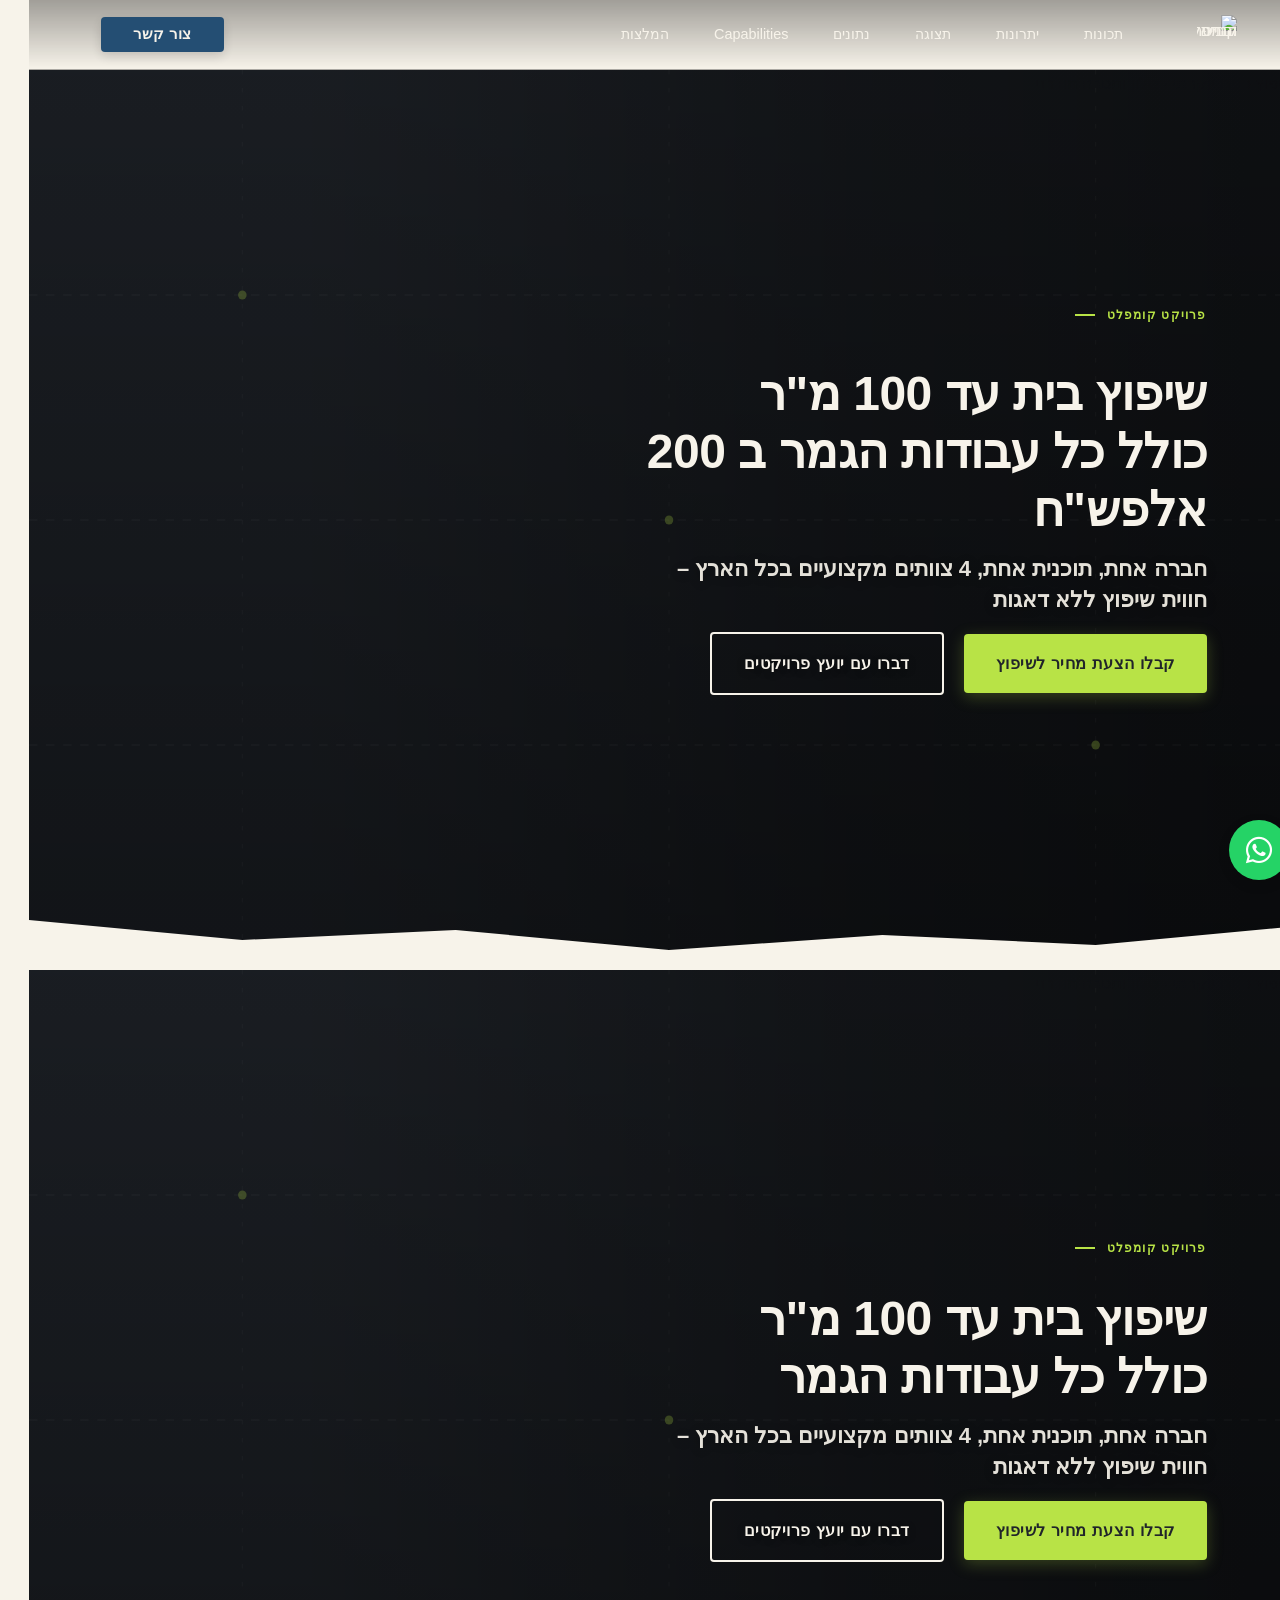
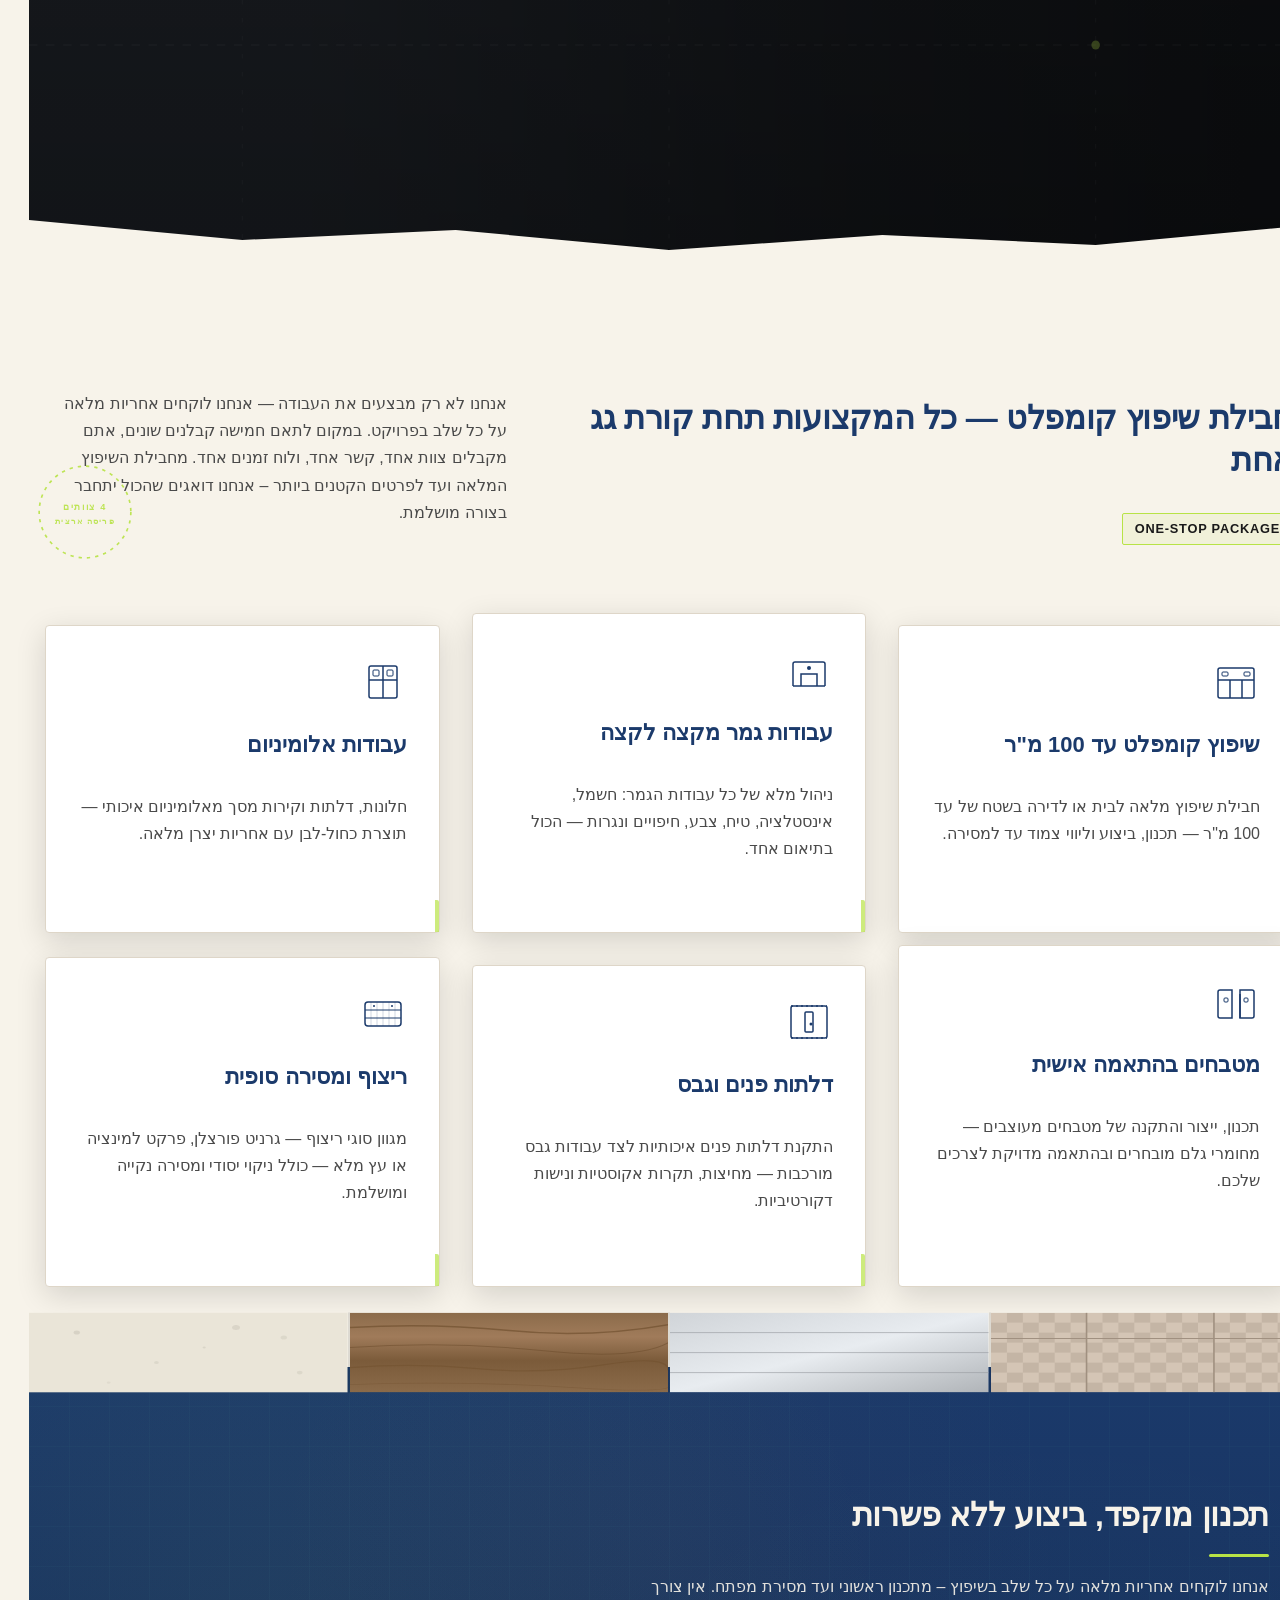
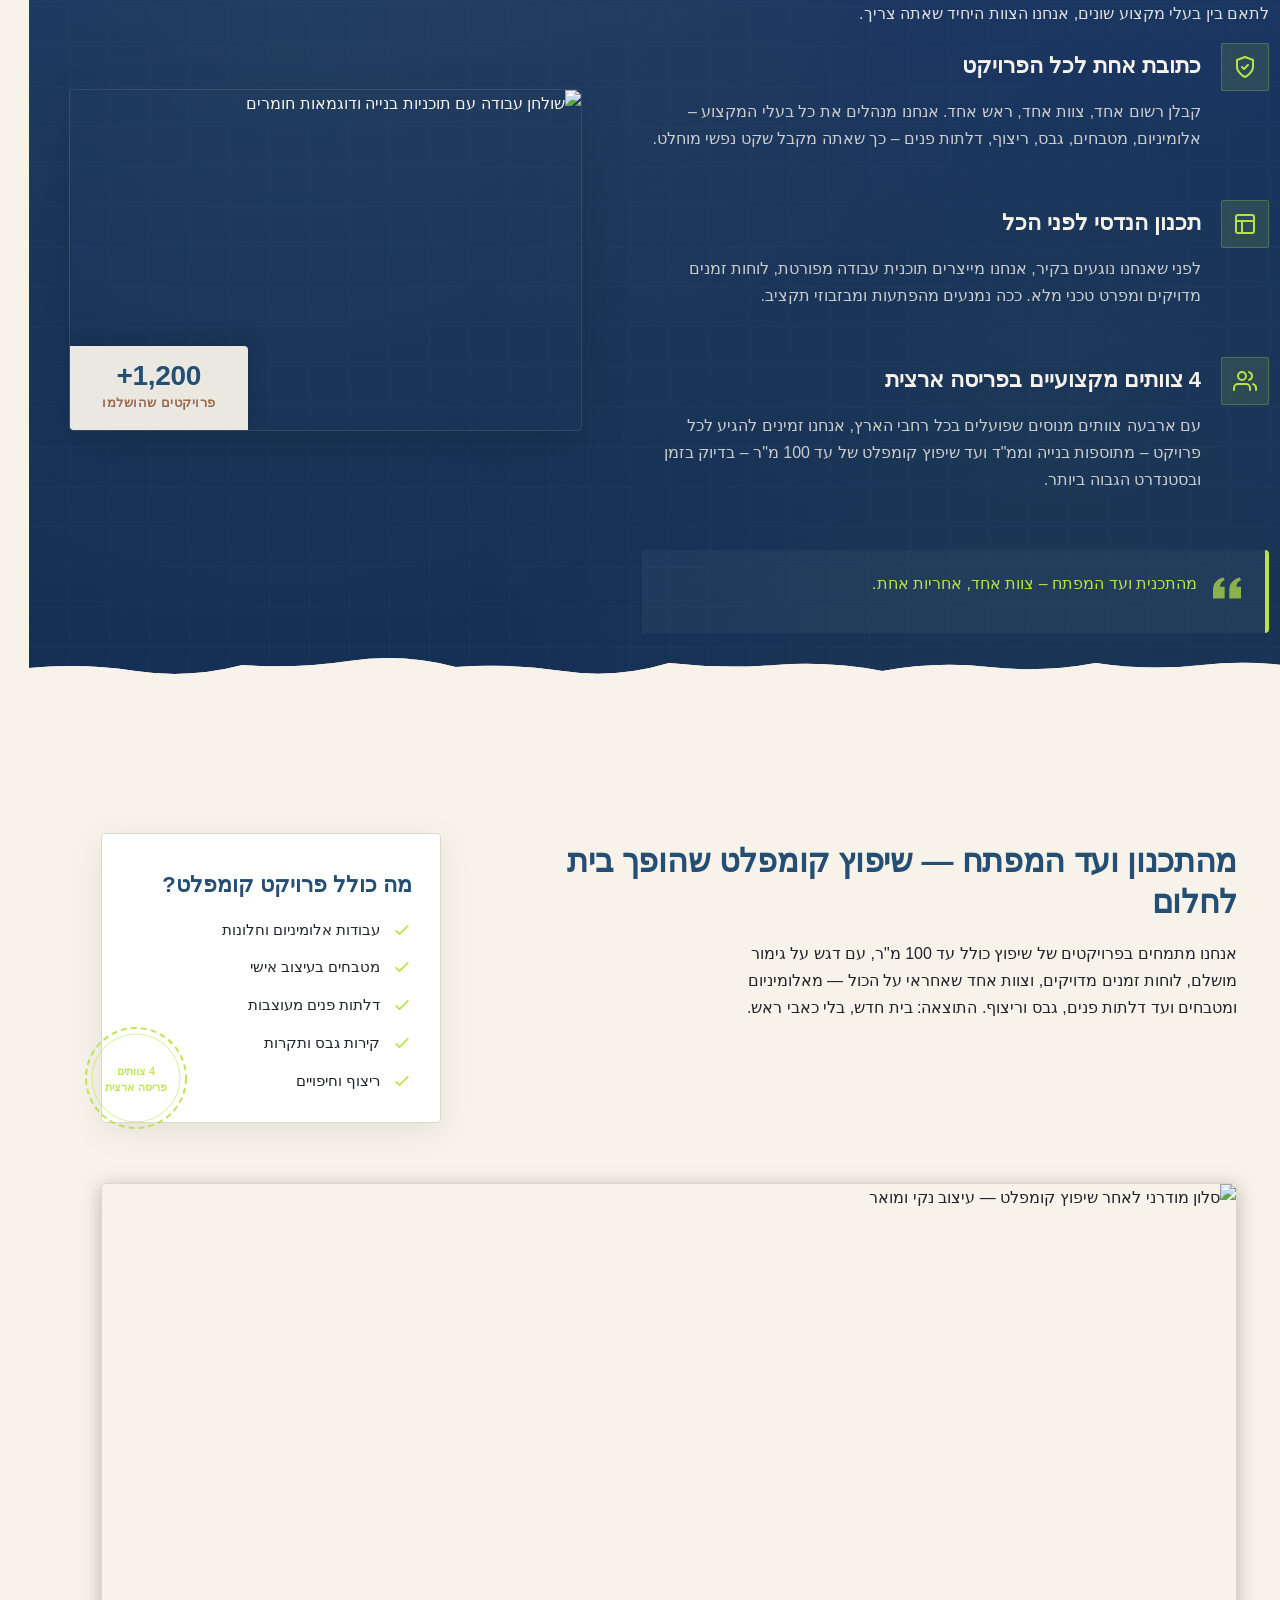
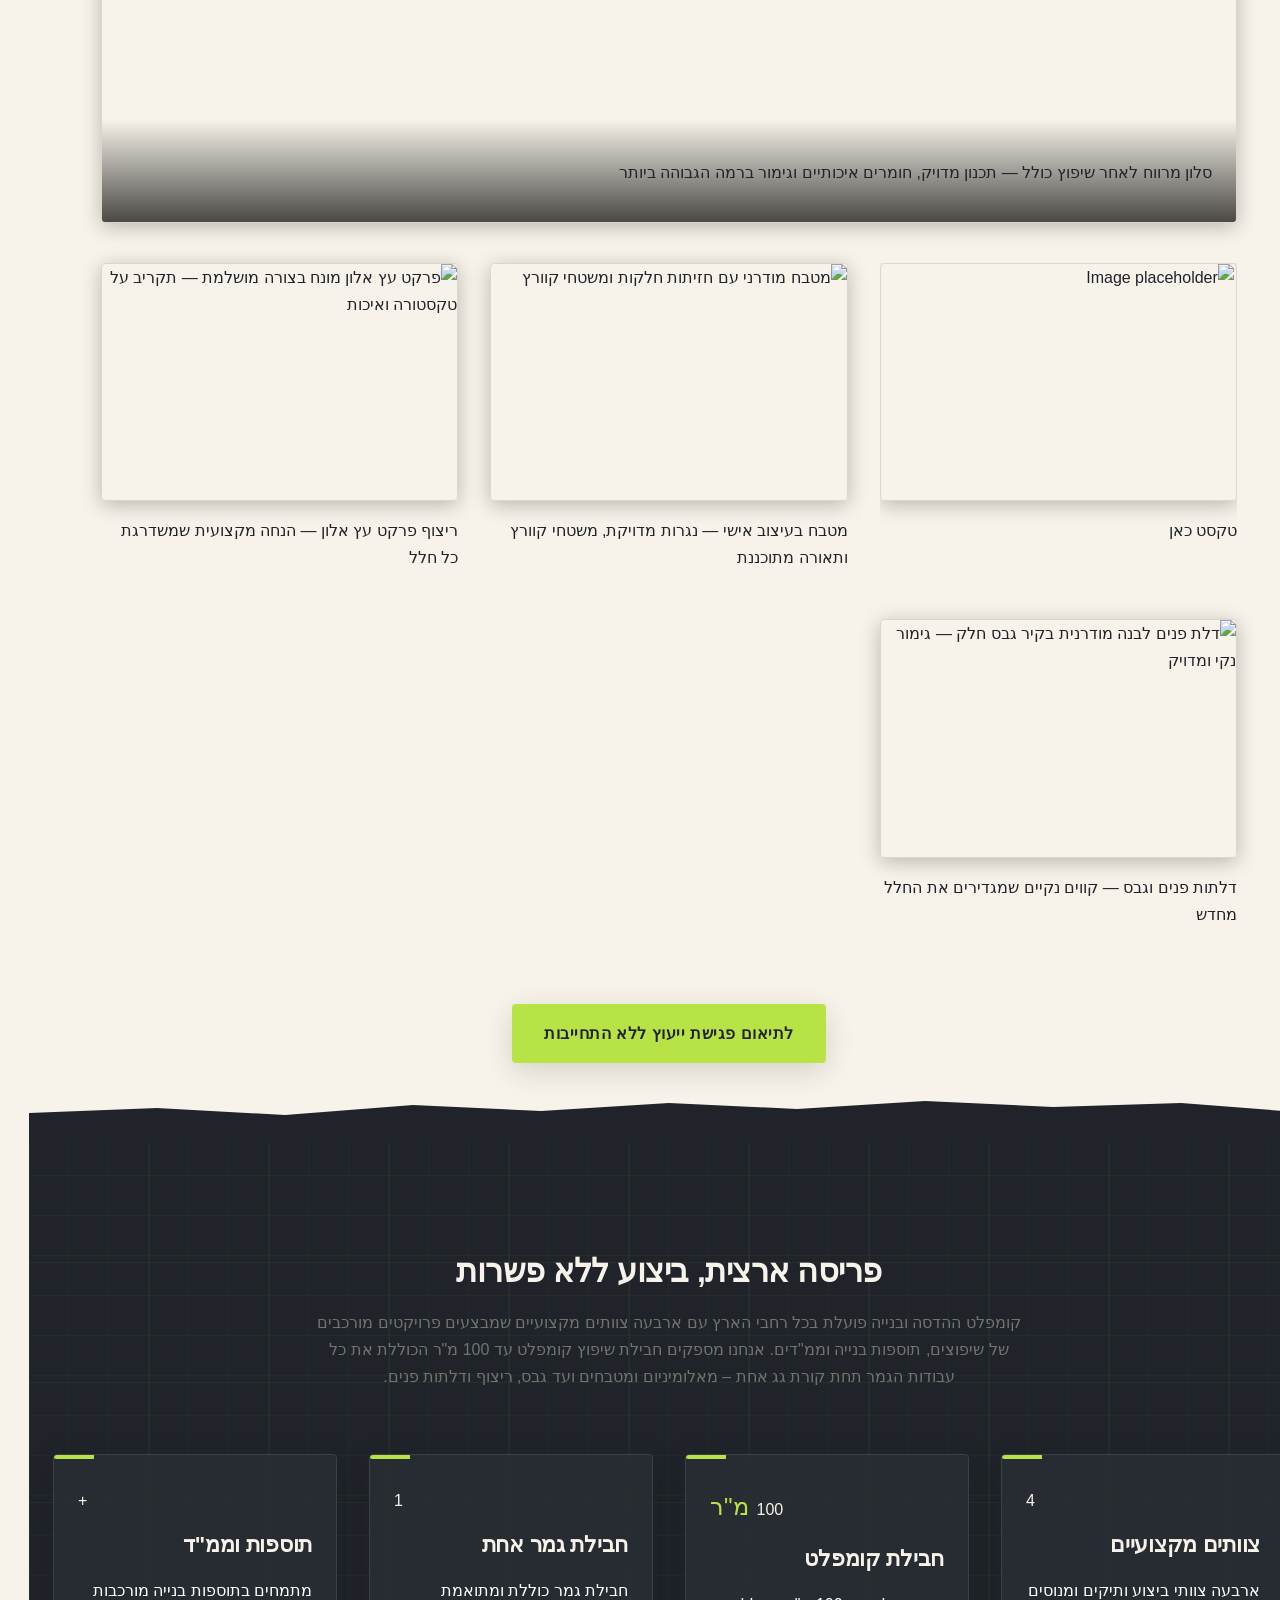
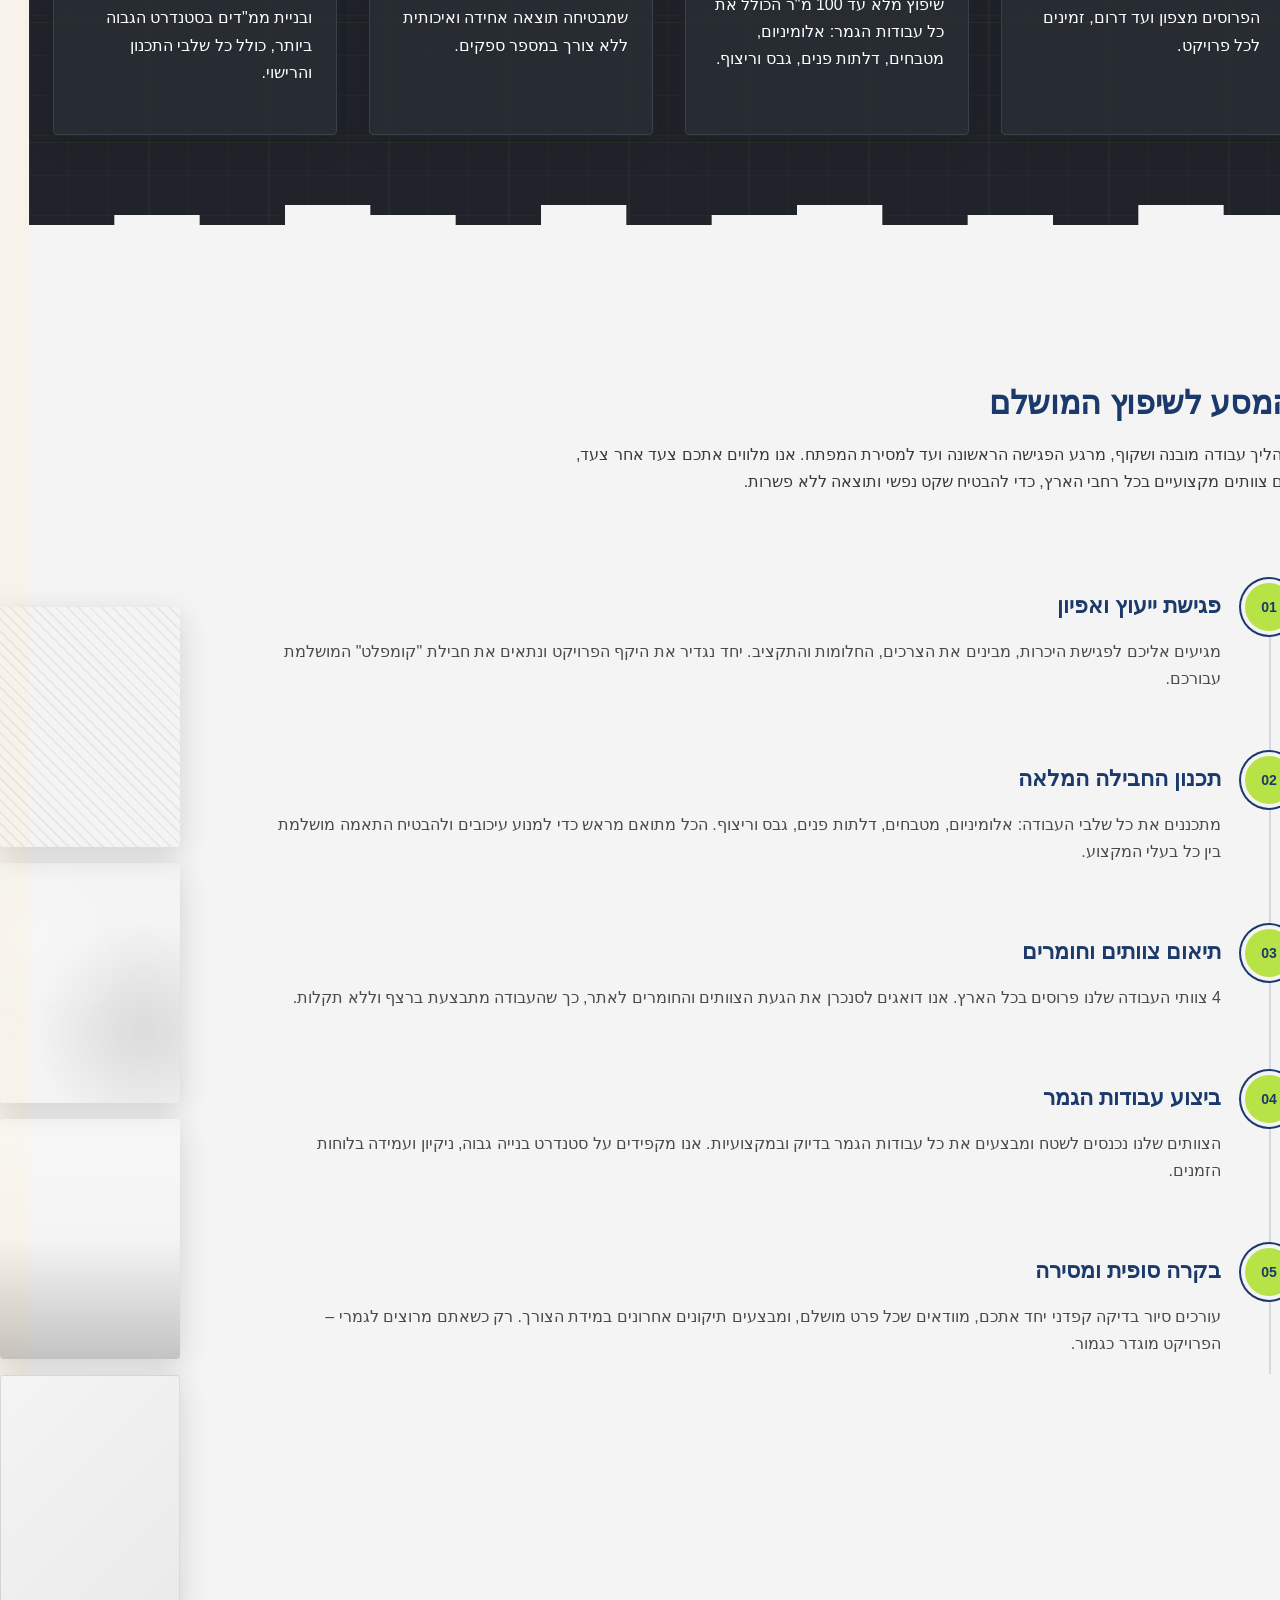
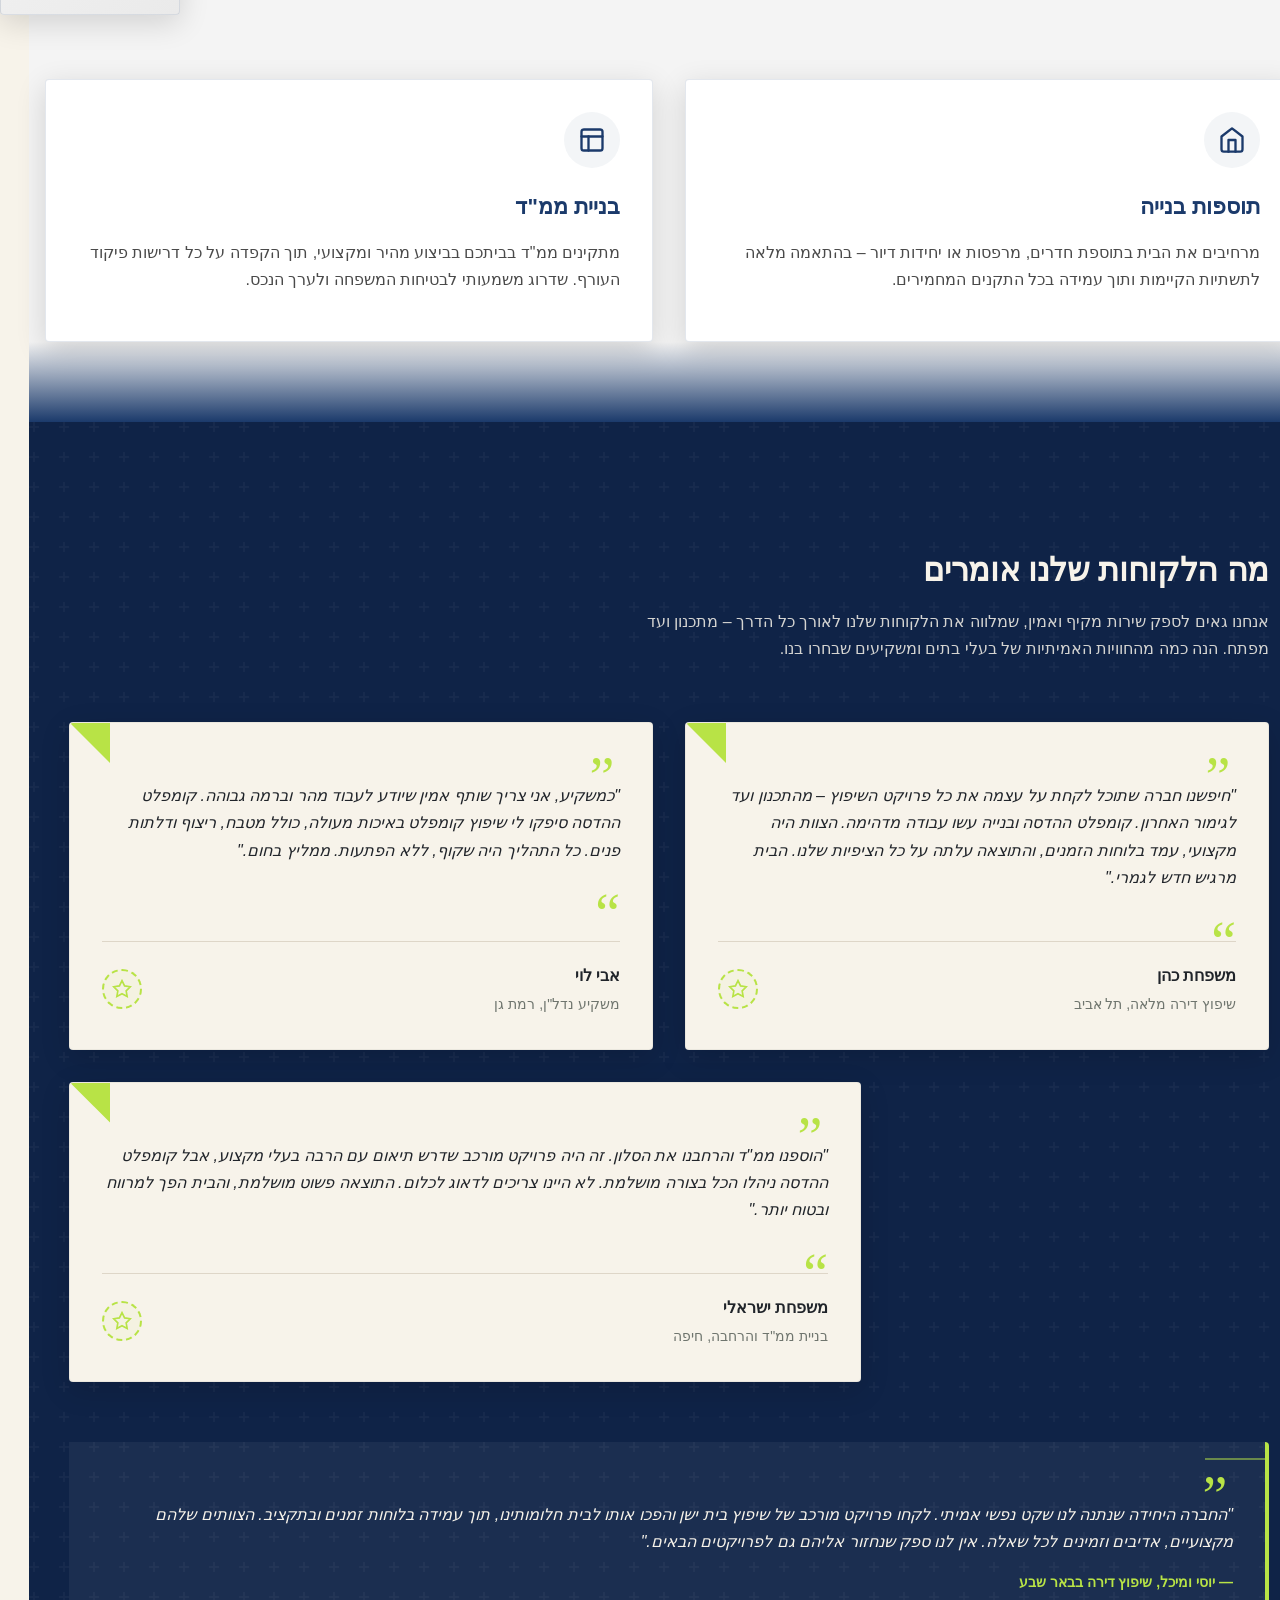
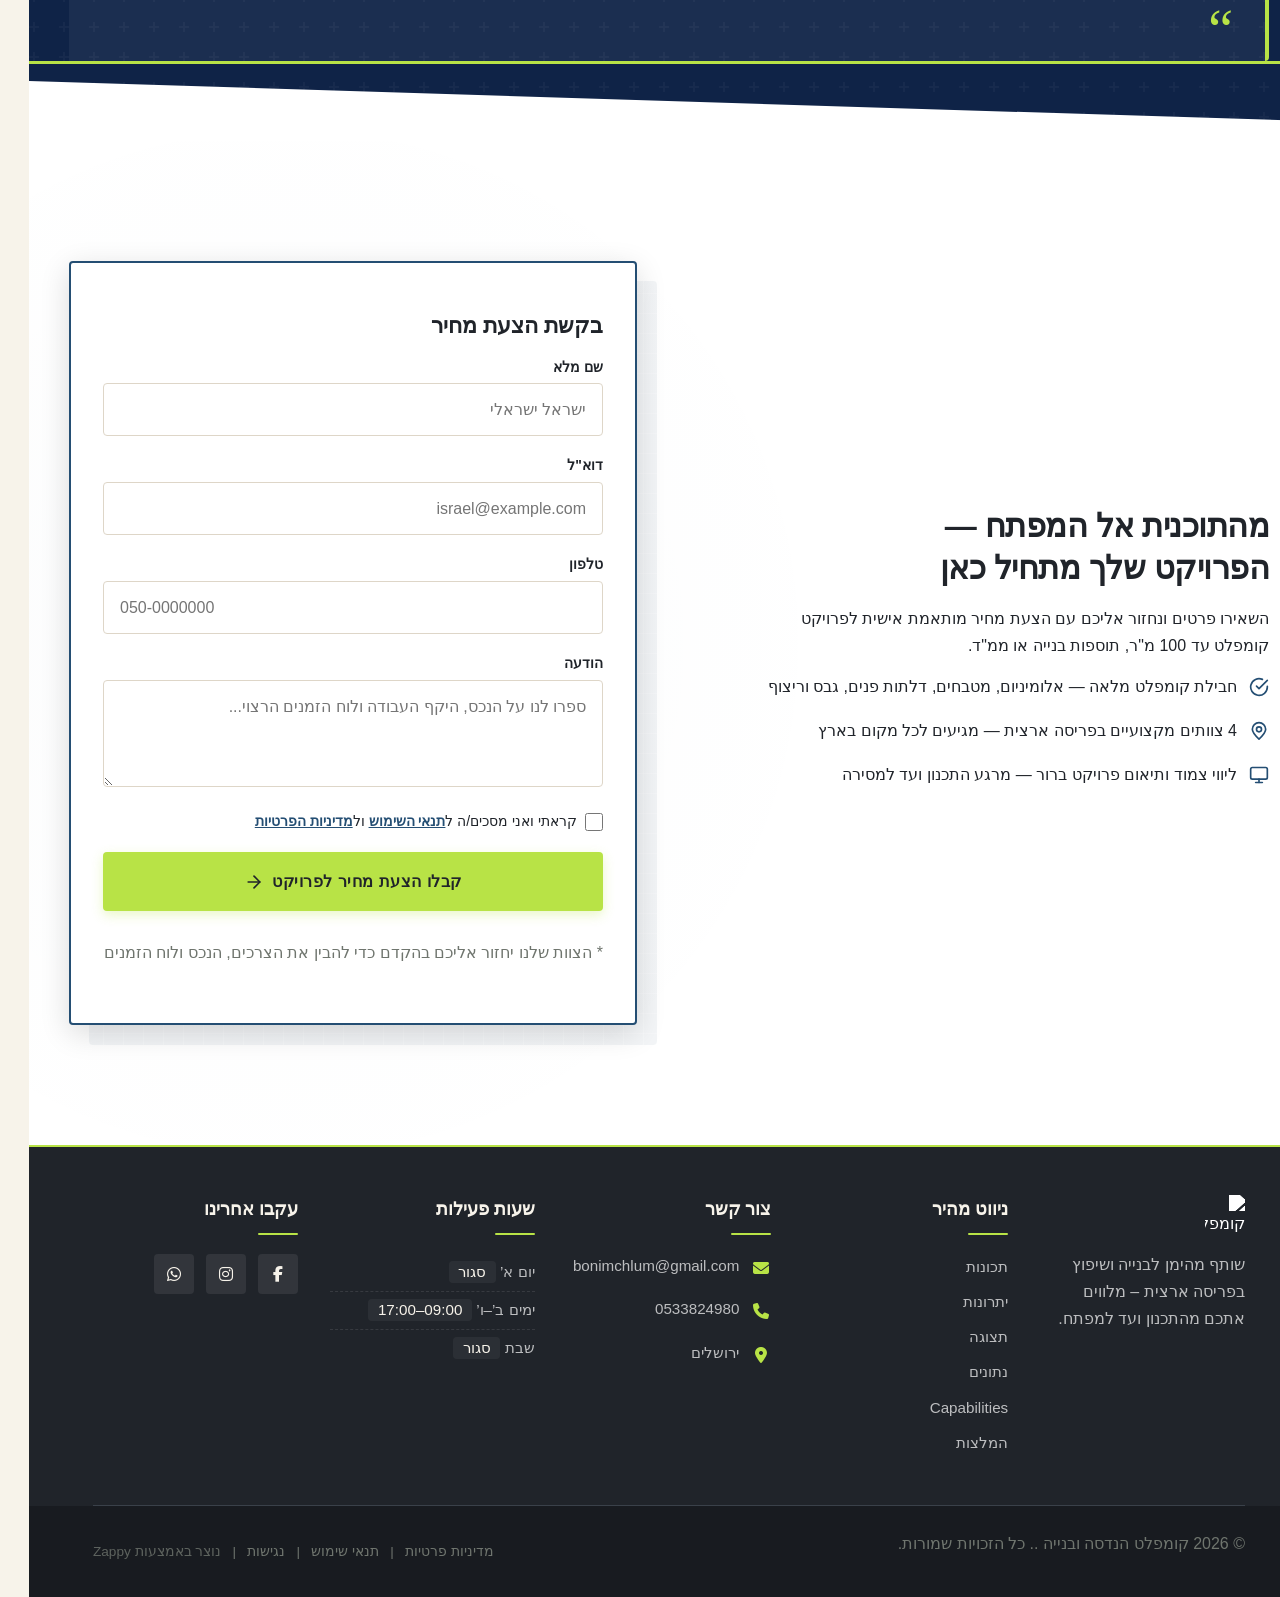
==== commit 887d83b2: "Incremental sync: 1 page(s) — update_text" ====
--- a/public/index.html
+++ b/public/index.html
@@ -1 +1 @@
-<!doctype html><html dir="rtl" lang="he"><head><meta charset="UTF-8"><meta content="width=device-width,initial-scale=1" name="viewport"><meta content="index, follow" name="robots"><title>חבילת שיפוץ מלאה עד 100 מ״ר — קומפלט ההדסה ובנייה .</title><meta content="מחפשים שיפוצניק שמספק חוויה כוללת? קומפלט ההדסה מתמחים בחבילות שיפוץ ביתי עם אלומיניום, מטבחים, גבס וריצוף. ארבעה צוותים מקצועיים בפריסה ארצית." name="description"><meta content="שיפוצניק, שיפוצים בירושלים, חבילת שיפוץ מלאה, חברת שיפוצים ארצית, שיפוץ ביתי כולל" name="keywords"><link href="/assets/favicon.ico" rel="icon" type="image/x-icon"><link href="/assets/favicon-16x16.png" rel="icon" type="image/png" sizes="16x16"><link href="/assets/favicon-32x32.png" rel="icon" type="image/png" sizes="32x32"><link href="/assets/favicon-48x48.png" rel="icon" type="image/png" sizes="48x48"><link href="/assets/favicon-192x192.png" rel="icon" type="image/png" sizes="192x192"><link href="/assets/favicon-512x512.png" rel="icon" type="image/png" sizes="512x512"><link href="/assets/apple-touch-icon.png" rel="apple-touch-icon"><script>!function(){"use strict";var t="479a674d-bb8e-450c-9f7f-3952e49abede",e="https://api.zappy5.com/api/analytics/track",a=18e5,n=2592e6,o=!0,i=!0,r=!0;var s=function(){var e="zappy_visitor_"+t,a=null;try{if(a=localStorage.getItem(e)){var o=JSON.parse(a),i=Date.now();if(i-o.created<n)return o.lastSeen=i,localStorage.setItem(e,JSON.stringify(o)),o.id}}catch(t){console.warn("Zappy Analytics: LocalStorage not available")}var r="zv_"+Date.now()+"_"+Math.random().toString(36).substr(2,9);try{localStorage.setItem(e,JSON.stringify({id:r,created:Date.now(),lastSeen:Date.now()}))}catch(t){}return r}(),c=function(){var e="zappy_session_"+t,n=null;try{if(n=sessionStorage.getItem(e)){var o=JSON.parse(n),i=Date.now();if(i-o.timestamp<a)return o.timestamp=i,sessionStorage.setItem(e,JSON.stringify(o)),o.id}}catch(t){console.warn("Zappy Analytics: SessionStorage not available")}var r="zs_"+Date.now()+"_"+Math.random().toString(36).substr(2,9);try{sessionStorage.setItem(e,JSON.stringify({id:r,timestamp:Date.now()}))}catch(t){}return r}();function l(a,n){n=n||{};var o={website_id:t,event_type:a,page_path:window.location.pathname,referrer:document.referrer||"direct",visitor_id:s,session_id:c,metadata:n};if(navigator.sendBeacon){var i=new Blob([JSON.stringify(o)],{type:"application/json"});navigator.sendBeacon(e,i)}else fetch(e,{method:"POST",headers:{"Content-Type":"application/json"},body:JSON.stringify(o),keepalive:!0}).catch(function(t){console.warn("Zappy Analytics: Failed to track event",t)})}o&&l("pageview",{title:document.title,url:window.location.href}),i&&document.addEventListener("click",function(t){var e=t.target;if("BUTTON"===e.tagName||e.closest("button")){var a="BUTTON"===e.tagName?e:e.closest("button");l("click",{element:"button",text:a.textContent.trim().substring(0,100),id:a.id||null,class:a.className||null})}else if("A"===e.tagName||e.closest("a")){var n="A"===e.tagName?e:e.closest("a");l("navigation",{element:"link",text:n.textContent.trim().substring(0,100),href:n.href,external:n.hostname!==window.location.hostname})}},!0),r&&document.addEventListener("submit",function(t){var e=t.target;l("form_submit",{form_id:e.id||null,form_name:e.name||null,form_action:e.action||null,form_method:e.method||"GET"})},!0);var d=Date.now();window.addEventListener("beforeunload",function(){l("page_unload",{time_on_page:Math.floor((Date.now()-d)/1e3),page_path:window.location.pathname})}),window.zappyAnalytics={track:l,getVisitorId:function(){return s},getSessionId:function(){return c}}}()</script><meta content="חבילת שיפוץ מלאה עד 100 מ״ר — קומפלט ההדסה ובנייה ." property="og:title"><meta content="מחפשים שיפוצניק שמספק חוויה כוללת? קומפלט ההדסה מתמחים בחבילות שיפוץ ביתי עם אלומיניום, מטבחים, גבס וריצוף. ארבעה צוותים מקצועיים בפריסה ארצית." property="og:description"><meta content="summary_large_image" name="twitter:card"><meta content="חבילת שיפוץ מלאה עד 100 מ״ר — קומפלט ההדסה ובנייה ." name="twitter:title"><meta content="מחפשים שיפוצניק שמספק חוויה כוללת? קומפלט ההדסה מתמחים בחבילות שיפוץ ביתי עם אלומיניום, מטבחים, גבס וריצוף. ארבעה צוותים מקצועיים בפריסה ארצית." name="twitter:description"><meta content="website" property="og:type"><meta content="he_IL" property="og:locale"><style>.skip-link{position:absolute;top:0;left:0;transform:translateY(-200%);padding:12px 18px;background:var(--bg-dark,#1a1a1a);color:var(--text-light,#fff);font-weight:600;border-radius:0 0 8px 0;z-index:10000}.skip-link:focus{transform:none;outline:2px solid var(--ring,#fff);outline-offset:2px}:focus-visible{outline:2px solid var(--ring,currentColor);outline-offset:3px}</style><link href="/assets/favicon.ico" rel="icon" type="image/x-icon"><link href="/assets/favicon-16x16.png" rel="icon" type="image/png" sizes="16x16"><link href="/assets/favicon-32x32.png" rel="icon" type="image/png" sizes="32x32"><link href="/assets/favicon-48x48.png" rel="icon" type="image/png" sizes="48x48"><link href="/assets/favicon-192x192.png" rel="icon" type="image/png" sizes="192x192"><link href="/assets/favicon-512x512.png" rel="icon" type="image/png" sizes="512x512"><link href="/assets/apple-touch-icon.png" rel="apple-touch-icon"><link href="https://cdn.jsdelivr.net/npm/vanilla-cookieconsent@3/dist/cookieconsent.css" rel="stylesheet"><style id="zappy-critical-above-fold-css">html{box-sizing:border-box;-webkit-text-size-adjust:100%}*,::after,::before{box-sizing:inherit}body{margin:0;min-width:320px;overflow-x:clip}img,svg,video{max-width:100%;height:auto}main{display:block}.container{width:min(100% - 32px,1200px);margin-inline:auto}.navbar,header .navbar,header[role=banner],nav.navbar{position:relative;z-index:1000;width:100%}.nav-container,.navbar .container{display:flex;align-items:center;justify-content:space-between;min-height:64px}.logo,.logo-link img{display:block;width:35px;height:35px;object-fit:contain}#navMenu,.nav-menu{list-style:none}.fa,.fa-brands,.fa-regular,.fa-solid,.fab,.far,.fas{display:inline-block;min-width:1em;text-align:center}html:not(#zappy-noop) .navbar:has(.nav-ecommerce-icons)>.phone-header-btn,html:not(#zappy-noop)[data-zappy-site-type=ecommerce] .phone-header-btn{display:none!important;visibility:hidden!important;width:0!important;height:0!important;pointer-events:none!important}.hero-section,.index-hero-section,section[class*=hero]{position:relative;overflow:hidden;min-height:560px}.hero-bg-image,.hero-bg-wrapper,section[class*=hero] [class*=hero-bg]{position:absolute;inset:0;width:100%;height:100%}.hero-bg-image img,.hero-bg-wrapper img,section[class*=hero] [data-hero-bg],section[class*=hero] img[data-hero-background=true]{width:100%!important;height:100%!important;object-fit:cover!important;display:block}.hero-content,section[class*=hero] .container{position:relative;z-index:2}@media(max-width:768px){:root{--header-height:72px;--total-header-height:72px;--zappy-mobile-menu-top:72px}html[data-zappy-site-type=ecommerce] body{padding-top:var(--total-header-height,72px)}html[data-zappy-site-type=ecommerce] body>.navbar:not(.zappy-catalog-menu),html[data-zappy-site-type=ecommerce] body>nav.navbar{position:fixed!important;top:0;left:0;right:0;z-index:100000;width:100%;margin-bottom:0}.zappy-catalog-menu{position:fixed;top:var(--header-height,72px);left:0;right:0;z-index:99999}.nav-container,.navbar .container{min-height:60px}#navMenu,.nav-menu{max-width:100vw;overflow-x:hidden}.hero-section,.index-hero-section,section[class*=hero]{min-height:100svh}.hero-bg-image,.hero-bg-wrapper,.hero-scrim{min-height:100svh}}</style><link href="/styles.css" rel="preload" as="style"><link href="/styles.css" rel="stylesheet" media="print" onload='this.media="all"'><noscript><link href="/styles.css" rel="stylesheet"></noscript><script>window.ZAPPY_WEBSITE_ID="479a674d-bb8e-450c-9f7f-3952e49abede",window.ZAPPY_API_BASE="https://api.zappy5.com"</script><link href="/assets/site-index-hero-image-1.webp" rel="preload" as="image" fetchpriority="high"><style id="zappy-dropdown-submenu-styles">#navMenu li:has(.sub-menu),.nav-menu li:has(.sub-menu),.navbar li:has(.sub-menu),nav li:has(.sub-menu){position:relative}#navMenu .sub-menu,.nav-menu .sub-menu,.navbar .sub-menu,nav .sub-menu{display:block!important;position:absolute!important;top:100%;left:0;min-width:220px;background:#fff;border-radius:8px;box-shadow:0 8px 25px rgba(0,0,0,.15);padding:8px 0;opacity:0;visibility:hidden;transform:translateY(10px);transition:all .3s ease;z-index:1000;list-style:none;pointer-events:none}#navMenu li:hover>.sub-menu,.nav-menu li:hover>.sub-menu,.navbar li:hover>.sub-menu,nav li:hover>.sub-menu{opacity:1!important;visibility:visible!important;transform:translateY(0)!important;pointer-events:auto!important}.sub-menu li{list-style:none;margin:0;padding:0}.sub-menu a{display:block!important;padding:10px 16px!important;color:var(--text-dark,#333)!important;font-weight:500;text-decoration:none;white-space:nowrap;transition:background-color .2s}.sub-menu .zappy-nav-child>a{padding-left:28px!important;font-size:.9em!important;opacity:.85!important}[dir=rtl] .sub-menu .zappy-nav-child>a,html[lang=ar] .sub-menu .zappy-nav-child>a,html[lang=he] .sub-menu .zappy-nav-child>a{padding-left:10px!important;padding-right:28px!important}.sub-menu .zappy-nav-parent>a{font-weight:600!important}.sub-menu a:hover{background-color:#f5f5f5}[dir=rtl] .nav-menu .sub-menu,[dir=rtl] .navbar .sub-menu,[dir=rtl] nav .sub-menu,html[lang=ar] .nav-menu .sub-menu,html[lang=ar] .navbar .sub-menu,html[lang=ar] nav .sub-menu,html[lang=he] .nav-menu .sub-menu,html[lang=he] .navbar .sub-menu,html[lang=he] nav .sub-menu{left:auto!important;right:0!important}.sub-menu:empty,.sub-menu:not(:has(li)):not(:has(> a)),.sub-menu:not(:has(li:not(.zappy-hidden-menu-item))):not(:has(> a)){display:none!important;opacity:0!important;visibility:hidden!important;pointer-events:none!important}li:has(.menu-group-title):hover>.sub-menu{opacity:1!important;visibility:visible!important;transform:translateY(0)!important;pointer-events:auto!important}#navMenu>li>.menu-group-title,.nav-menu>li>.menu-group-title{display:inline-block;padding:.5rem 1rem;cursor:default;user-select:none}@media (max-width:768px){#navMenu .sub-menu,.nav-menu .sub-menu,.navbar .sub-menu,nav .sub-menu{position:static!important;transform:none!important;box-shadow:none!important;background:0 0!important;max-height:0;overflow:hidden;opacity:0;visibility:hidden;transition:max-height .3s ease,opacity .3s ease;padding:0!important;border-radius:0!important}#navMenu .sub-menu.mobile-expanded,.nav-menu .sub-menu.mobile-expanded,.navbar .sub-menu.mobile-expanded{max-height:none!important;overflow-y:visible!important;opacity:1!important;visibility:visible!important;padding:8px 0 8px 16px!important}[dir=rtl] .sub-menu.mobile-expanded,html[lang=he] .sub-menu.mobile-expanded{padding:8px 16px 8px 0!important}#navMenu li:hover>.sub-menu,.nav-menu li:hover>.sub-menu,.navbar li:hover>.sub-menu,nav li:hover>.sub-menu{opacity:0;visibility:hidden;pointer-events:none}#navMenu li>.sub-menu.mobile-expanded,.nav-menu li>.sub-menu.mobile-expanded,.navbar li>.sub-menu.mobile-expanded,nav li>.sub-menu.mobile-expanded{opacity:1!important;visibility:visible!important;pointer-events:auto!important}#navMenu li:has(.sub-menu),.nav-menu li:has(.sub-menu),.navbar li:has(.sub-menu),nav li:has(.sub-menu){display:flex!important;flex-wrap:wrap!important;align-items:center!important;position:relative!important;min-height:44px!important}#navMenu li:has(.sub-menu)>a,.nav-menu li:has(.sub-menu)>a,.navbar li:has(.sub-menu)>a,nav li:has(.sub-menu)>a{flex:1!important;min-width:0!important}#navMenu li:has(.sub-menu)>.menu-group-title,.nav-menu li:has(.sub-menu)>.menu-group-title,.navbar li:has(.sub-menu)>.menu-group-title,nav li:has(.sub-menu)>.menu-group-title{flex:1!important;min-width:0!important;padding:0!important;line-height:inherit!important}#navMenu li:has(.sub-menu)>.sub-menu,.nav-menu li:has(.sub-menu)>.sub-menu,.navbar li:has(.sub-menu)>.sub-menu,nav li:has(.sub-menu)>.sub-menu{flex-basis:100%!important;width:100%!important}#navMenu li:has(.sub-menu)>a [class*=arrow],#navMenu li:has(.sub-menu)>a [class*=chevron],.nav-menu li:has(.sub-menu)>a .fa-angle-down,.nav-menu li:has(.sub-menu)>a .fa-chevron-down,.nav-menu li:has(.sub-menu)>a [class*=arrow],.nav-menu li:has(.sub-menu)>a [class*=chevron],nav li:has(.sub-menu)>a [class*=arrow],nav li:has(.sub-menu)>a [class*=chevron]{display:none!important;visibility:hidden!important}.mobile-submenu-toggle{display:flex!important;align-items:center!important;justify-content:center!important;width:44px!important;height:auto!important;background:0 0!important;border:none!important;cursor:pointer!important;color:var(--text-light)!important;position:static!important;flex-shrink:0!important;align-self:stretch!important;z-index:2!important;padding:0!important;margin:0!important}.mobile-submenu-toggle::after{content:''!important;width:0!important;height:0!important;border-left:6px solid transparent!important;border-right:6px solid transparent!important;border-top:7px solid currentColor!important;transition:transform .3s ease!important}.mobile-submenu-toggle.expanded::after{transform:rotate(180deg)!important}.sub-menu a{padding:10px 0!important;display:block!important;color:var(--text-light)!important;white-space:normal!important}.sub-menu .zappy-nav-child>a{padding-left:28px!important;font-size:.9em!important;opacity:.85!important}[dir=rtl] .sub-menu .zappy-nav-child>a,html[lang=ar] .sub-menu .zappy-nav-child>a,html[lang=he] .sub-menu .zappy-nav-child>a{padding-left:0!important;padding-right:28px!important}.sub-menu .zappy-nav-parent>a{font-weight:600!important}#navMenu.active,.nav-menu.active{max-width:100vw!important;overflow-x:hidden!important;box-sizing:border-box!important}.navbar .sub-menu li a,.zappy-products-dropdown .sub-menu a,nav.navbar .sub-menu li a{color:var(--text-light)!important}}@media (min-width:769px){.mobile-submenu-toggle{display:none!important}}</style><style id="zappy-widget-visibility">html[dir=rtl] .whatsapp-float{right:20px!important;left:auto!important}html:not([dir]) .whatsapp-float,html[dir=ltr] .whatsapp-float{left:20px!important;right:auto!important}html[dir=rtl] #mic-access-tool-general-button,html[dir=rtl] #mic-init-access-tool #mic-access-tool-general-button,html[dir=rtl] #mic-init-access-tool .mic-access-tool-general-button,html[dir=rtl] ._access-icon,html[dir=rtl] .mic-access-tool-general-button{left:20px!important;right:auto!important}html:not([dir]) #mic-access-tool-general-button,html:not([dir]) #mic-init-access-tool #mic-access-tool-general-button,html:not([dir]) #mic-init-access-tool .mic-access-tool-general-button,html:not([dir]) ._access-icon,html:not([dir]) .mic-access-tool-general-button,html[dir=ltr] #mic-access-tool-general-button,html[dir=ltr] #mic-init-access-tool #mic-access-tool-general-button,html[dir=ltr] #mic-init-access-tool .mic-access-tool-general-button,html[dir=ltr] ._access-icon,html[dir=ltr] .mic-access-tool-general-button{right:20px!important;left:auto!important}@media (max-width:768px){.whatsapp-float{display:flex!important}}@media (min-width:769px){.whatsapp-float{display:flex!important}}@media (max-width:768px){#mic-access-tool-general-button,#mic-init-access-tool #mic-access-tool-general-button,#mic-init-access-tool .mic-access-tool-general-button,._access-icon,.mic-access-tool-general-button{display:flex!important;visibility:visible!important;opacity:1!important;pointer-events:auto!important}#mic-access-tool-box.opened-mic-access-tool,#mic-init-access-tool #mic-access-tool-box.opened-mic-access-tool,.mic-access-tool-box.opened-mic-access-tool{visibility:visible!important;opacity:1!important;pointer-events:auto!important}}@media (min-width:769px){#mic-access-tool-general-button,#mic-init-access-tool #mic-access-tool-general-button,#mic-init-access-tool .mic-access-tool-general-button,._access-icon,.mic-access-tool-general-button{display:flex!important;visibility:visible!important;opacity:1!important;pointer-events:auto!important}#mic-access-tool-box.opened-mic-access-tool,#mic-init-access-tool #mic-access-tool-box.opened-mic-access-tool,.mic-access-tool-box.opened-mic-access-tool{visibility:visible!important;opacity:1!important;pointer-events:auto!important}}</style></head><body><a href="#main" class="skip-link">דלג לתוכן הראשי</a><nav class="navbar" dir="rtl"><button class="mobile-toggle" aria-label="Menu" id="mobileToggle"><svg viewBox="0 0 24 24" fill="none" height="24" width="24" class="hamburger-icon"><path d="M3 12h18M3 6h18M3 18h18" stroke="currentColor" stroke-width="2" stroke-linecap="round"></path></svg> <svg viewBox="0 0 24 24" fill="none" height="24" width="24" class="close-icon" style="display:none"><path d="M18 6L6 18M6 6l12 12" stroke="currentColor" stroke-width="2" stroke-linecap="round"></path></svg></button> <button class="phone-header-btn" aria-label="Call" data-phone="0533824980"><svg viewBox="0 0 24 24" fill="currentColor" height="20" width="20"><path d="M22 16.92v3a2 2 0 0 1-2.18 2 19.79 19.79 0 0 1-8.63-3.07 19.5 19.5 0 0 1-6-6 19.79 19.79 0 0 1-3.07-8.67A2 2 0 0 1 4.11 2h3a2 2 0 0 1 2 1.72 12.84 12.84 0 0 0 .7 2.81 2 2 0 0 1-.45 2.11L8.09 9.91a16 16 0 0 0 6 6l1.27-1.27a2 2 0 0 1 2.11-.45 12.84 12.84 0 0 0 2.81.7A2 2 0 0 1 22 16.92z"></path></svg></button><div class="nav-container"><div class="nav-right-group"><div class="nav-brand"><a href="/" class="logo-link"><img alt="קומפלט הנדסה ובנייה ." decoding="async" height="35" src="/assets/site-----image-1.webp" width="35" class="logo"></a></div><ul class="nav-menu" id="navMenu"><li><a href="#features">תכונות</a></li><li><a href="#benefits">יתרונות</a></li><li><a href="#showcase">תצוגה</a></li><li><a href="#stats">נתונים</a></li><li><a href="#capabilities">Capabilities</a></li><li><a href="#testimonials">המלצות</a></li><li class="mobile-contact-link nav-cta-mobile-item"><a href="#cta" class="nav-cta-btn">צור קשר</a></li></ul></div><div class="nav-cta-container"><a href="#cta" class="nav-cta-btn">צור קשר</a></div></div></nav><script>window.addEventListener("load",function(){const e=document.querySelector(".navbar, nav, header");if(!e)return void console.log("[Navbar] Navbar element not found");let t=document.getElementById("mobileToggle")||document.querySelector(".mobile-toggle")||document.querySelector(".hamburger")||document.querySelector(".hamburger-menu")||document.querySelector(".menu-toggle")||document.querySelector(".burger-menu")||document.querySelector('[aria-label="Menu"]')||document.querySelector('[aria-label="תפריט"]');const o=document.querySelector(".phone-header-btn"),n=window.getComputedStyle(e);let r=n.backgroundColor;if(console.log("[Navbar] Initial navbar background:",r),"transparent"===r||"rgba(0, 0, 0, 0)"===r||r.startsWith("rgba")&&r.includes(", 0)")){const e=n.backgroundImage;if(e&&"none"!==e)console.log("[Navbar] Navbar has background image/gradient, using dark text"),r="rgb(240, 240, 240)";else{const e=window.getComputedStyle(document.body).backgroundColor;console.log("[Navbar] Navbar transparent, using body background:",e),r=e}}const a=r.match(/\d+/g);if(a&&a.length>=3){const e=(.299*parseInt(a[0])+.587*parseInt(a[1])+.114*parseInt(a[2]))/255;console.log("[Navbar] Mobile button colors preserved from Claude CSS (luminance:",e.toFixed(2)+")");const n=document.createElement("style");n.id="zappy-mobile-nav-fix";document.documentElement.lang;document.documentElement.dir,n.textContent='\n        /* Hide mobile buttons on desktop, show only on mobile */\n        @media (min-width: 769px) {\n          .mobile-toggle,\n          .phone-header-btn {\n            display: none !important;\n          }\n        }\n        \n        /* Show and position mobile buttons correctly on mobile */\n        @media (max-width: 768px) {\n          .navbar,\n          nav.navbar {\n            min-height: 70px !important;\n          }\n\n          .mobile-toggle,\n          .phone-header-btn {\n            position: absolute !important;\n            top: 0 !important;\n            bottom: 0 !important;\n            margin-top: auto !important;\n            margin-bottom: auto !important;\n            transform: none !important;\n            z-index: 1001 !important;\n            display: flex !important;\n            align-items: center !important;\n            justify-content: center !important;\n            width: 36px !important;\n            height: 36px !important;\n            border-radius: 50% !important;\n            border: none !important;\n            cursor: pointer !important;\n            padding: 6px !important;\n            background: none !important;\n            color: var(--nav-text, var(--text-light)) !important;\n            touch-action: manipulation !important;\n            -webkit-tap-highlight-color: transparent !important;\n          }\n\n          html[data-zappy-site-type="ecommerce"] .phone-header-btn,\n          body[data-zappy-site-type="ecommerce"] .phone-header-btn,\n          html[data-zappy-site-type="ecommerce"] header .phone-header-btn,\n          html[data-zappy-site-type="ecommerce"] nav .phone-header-btn {\n            display: none !important;\n            visibility: hidden !important;\n            width: 0 !important;\n            height: 0 !important;\n            min-width: 0 !important;\n            overflow: hidden !important;\n          }\n          \n          /* LTR positioning (default): hamburger LEFT, phone RIGHT */\n          html:not([dir="rtl"]):not([lang="he"]):not([lang="ar"]) .mobile-toggle,\n          html[dir="ltr"] .mobile-toggle {\n            left: 12px !important;\n            right: auto !important;\n          }\n          html:not([dir="rtl"]):not([lang="he"]):not([lang="ar"]) .phone-header-btn,\n          html[dir="ltr"] .phone-header-btn {\n            right: 12px !important;\n            left: auto !important;\n          }\n          \n          /* RTL positioning: hamburger RIGHT, phone LEFT */\n          html[dir="rtl"] .mobile-toggle,\n          html[lang="he"] .mobile-toggle,\n          html[lang="ar"] .mobile-toggle {\n            right: 12px !important;\n            left: auto !important;\n          }\n          html[dir="rtl"] .phone-header-btn,\n          html[lang="he"] .phone-header-btn,\n          html[lang="ar"] .phone-header-btn {\n            left: 12px !important;\n            right: auto !important;\n          }\n          \n          /* CRITICAL: Ensure nav-container has min-height on mobile */\n          /* All children are positioned absolutely/fixed on mobile, so height:auto collapses to 0 */\n          .nav-container {\n            min-height: 70px !important;\n            position: relative !important;\n          }\n          \n          /* Ensure SVG icons are properly sized and inherit color */\n          .mobile-toggle svg,\n          .phone-header-btn svg {\n            width: 24px !important;\n            height: 24px !important;\n            /* Don\'t force display - let JavaScript control hamburger/close toggle */\n          }\n          \n          /* Reset nav-cta-container on mobile - remove desktop box-shadow/padding */\n          /* that creates a visible ghost box when CTA button is hidden */\n          .nav-cta-container {\n            box-shadow: none !important;\n            padding: 0 !important;\n          }\n          \n          /* Hide nav-cta-container entirely on mobile when there\'s no lang-switcher */\n          /* (only the CTA button is inside, and it\'s hidden on mobile) */\n          .nav-cta-container:not(:has(.lang-switcher)) {\n            display: none !important;\n          }\n          \n          /* CRITICAL: Prevent hero image fade gradient from bleeding over headline text */\n          /* The .image-fade-gradient has bottom: -30px (extends below parent) */\n          /* On mobile stacked layout, this overlaps the h1 text below the image */\n          .hero-image-column {\n            overflow: hidden !important;\n          }\n          .image-fade-gradient {\n            bottom: 0 !important;\n          }\n          \n          /* Hide desktop language switcher on mobile - hamburger menu handles it */\n          /* High specificity to override stored CSS */\n          .lang-switcher,\n          .nav-cta-container .lang-switcher,\n          .nav-container .lang-switcher,\n          .navbar .lang-switcher,\n          .navbar .nav-cta-container .lang-switcher {\n            display: none !important;\n          }\n        }\n      ';const r=document.getElementById("zappy-mobile-nav-fix");r&&r.remove(),document.head.appendChild(n),console.log("[Navbar] Critical CSS injected for mobile nav positioning");const i=window.innerWidth<=768;if(t){const e=t.querySelector(".hamburger-icon"),o=t.querySelector(".close-icon");e&&(e.style.setProperty("width","24px","important"),e.style.setProperty("height","24px","important"),e.style.setProperty("display","block","important")),o&&(o.style.setProperty("width","24px","important"),o.style.setProperty("height","24px","important"),o.style.setProperty("display","none","important")),i?(t.style.setProperty("position","absolute","important"),t.style.setProperty("top","0","important"),t.style.setProperty("bottom","0","important"),t.style.setProperty("margin-top","auto","important"),t.style.setProperty("margin-bottom","auto","important"),t.style.setProperty("transform","none","important"),t.style.setProperty("z-index","1001","important"),t.style.removeProperty("left"),t.style.removeProperty("right"),console.log("[Navbar] Mobile toggle positioning applied (mobile viewport)")):(t.style.removeProperty("position"),t.style.removeProperty("top"),t.style.removeProperty("transform"),t.style.removeProperty("z-index"),t.style.removeProperty("left"),t.style.removeProperty("right"),console.log("[Navbar] Desktop viewport - cleared mobile toggle inline positioning"))}if(o){const e=o.querySelector("svg");e&&(e.style.width="24px",e.style.height="24px",e.setAttribute("width","24"),e.setAttribute("height","24")),i?(o.style.setProperty("position","absolute","important"),o.style.setProperty("top","0","important"),o.style.setProperty("bottom","0","important"),o.style.setProperty("margin-top","auto","important"),o.style.setProperty("margin-bottom","auto","important"),o.style.setProperty("transform","none","important"),o.style.setProperty("z-index","1001","important"),o.style.removeProperty("left"),o.style.removeProperty("right"),console.log("[Navbar] Phone button positioning applied (mobile viewport)")):(o.style.removeProperty("position"),o.style.removeProperty("top"),o.style.removeProperty("transform"),o.style.removeProperty("z-index"),o.style.removeProperty("left"),o.style.removeProperty("right"),console.log("[Navbar] Desktop viewport - cleared phone button inline positioning"))}}else console.log("[Navbar] Could not parse background color:",r);t=document.getElementById("mobileToggle")||document.querySelector(".mobile-toggle")||document.querySelector(".hamburger")||document.querySelector(".hamburger-menu")||document.querySelector(".menu-toggle")||document.querySelector(".burger-menu")||document.querySelector('[aria-label="Menu"]')||document.querySelector('[aria-label="תפריט"]');const i=document.getElementById("navMenu")||document.querySelector(".nav-menu")||document.querySelector(".nav-links")||document.querySelector("nav ul:not(.submenu)");if(!t||!i)return void console.log("[Navbar] Mobile toggle or menu not found:",{toggle:!!t,menu:!!i});i.id||(i.id="navMenu"),console.log("[Navbar] Initializing mobile menu...");const l=t.cloneNode(!0);t.parentNode.replaceChild(l,t);var s=0;function p(e){var t=Date.now();t-s<300||(s=t,function(e){e.preventDefault(),e.stopPropagation();const t=l.querySelector(".hamburger-icon"),o=l.querySelector(".close-icon");i.classList.contains("active")?(i.classList.remove("active"),t&&t.style.setProperty("display","block","important"),o&&o.style.setProperty("display","none","important"),document.body.style.overflow="",document.body.classList.remove("menu-open"),console.log("[Navbar] Menu closed")):(i.classList.add("active"),t&&t.style.setProperty("display","none","important"),o&&o.style.setProperty("display","block","important"),document.body.style.overflow="hidden",document.body.classList.add("menu-open"),console.log("[Navbar] Menu opened"))}(e))}l.addEventListener("click",p),l.addEventListener("touchend",p),document.addEventListener("keydown",function(e){if(("Escape"===e.key||"Esc"===e.key)&&i.classList.contains("active")){const e=l.querySelector(".hamburger-icon"),t=l.querySelector(".close-icon");i.classList.remove("active"),e&&e.style.setProperty("display","block","important"),t&&t.style.setProperty("display","none","important"),document.body.style.overflow="",document.body.classList.remove("menu-open"),console.log("[Navbar] Menu closed (Escape)")}}),i.querySelectorAll("a").forEach(function(e){e.addEventListener("click",function(){if("#"===this.getAttribute("href"))return;const e=l.querySelector(".hamburger-icon"),t=l.querySelector(".close-icon");i.classList.remove("active"),e&&e.style.setProperty("display","block","important"),t&&t.style.setProperty("display","none","important"),document.body.style.overflow="",document.body.classList.remove("menu-open"),console.log("[Navbar] Menu closed (link clicked)")})});var m=i.querySelectorAll(".dropdown-toggle");m.forEach(function(e){e.addEventListener("click",function(e){e.preventDefault(),e.stopPropagation();var t=this.closest(".nav-dropdown");t&&(t.parentNode.querySelectorAll(".nav-dropdown.open").forEach(function(e){e!==t&&e.classList.remove("open")}),t.classList.toggle("open"),console.log("[Navbar] Dropdown toggled:",t.classList.contains("open")?"open":"closed"))})}),document.addEventListener("click",function(e){e.target.closest(".nav-dropdown")||document.querySelectorAll(".nav-dropdown.open").forEach(function(e){e.classList.remove("open")})}),console.log("[Navbar] Dropdown handlers initialized for "+m.length+" dropdowns"),o&&o.addEventListener("click",function(){const e=document.querySelectorAll('a[href^="tel:"]'),t=e.length>0?e[0].getAttribute("href").replace("tel:",""):"0533824980";window.location.href="tel:"+t,console.log("[Navbar] Phone button clicked")}),console.log("[Navbar] Mobile menu initialized successfully")})</script><main id="main"><section class="index-hero-section" data-band-index="0" data-layout-spec="בית-hero" id="hero" dir="rtl" data-hero-type="fullscreen-scrim"><div class="hero-bg-wrapper"><img alt="שיפוץ פנים יוקרתי - סלון ומטבח מודרני" decoding="async" height="1080" src="/assets/site-index-hero-image-1.webp" width="1920" data-context="A wide-angle shot of a newly renovated luxury apartment living room in Israel, featuring clean modern kitchen surfaces with a marble island, elegant aluminum window frames letting in soft warm sunlight, light oak herringbone parquet flooring, and subtle construction measurement marks drawn as thin white lines over the scene. The overall feeling is premium, confident, and transformative." data-placeholder="index-hero-image-1" fetchpriority="high" loading="eager" data-hero-bg="true"></div><div class="hero-scrim" aria-hidden="true"></div><div class="blueprint-lines" aria-hidden="true"><svg viewBox="0 0 1200 800" preserveAspectRatio="none"><line x1="0" x2="1200" y1="200" y2="200" stroke="rgba(255,255,255,0.06)" stroke-width="1" stroke-dasharray="8 8"></line><line x1="0" x2="1200" y1="400" y2="400" stroke="rgba(255,255,255,0.06)" stroke-width="1" stroke-dasharray="8 8"></line><line x1="0" x2="1200" y1="600" y2="600" stroke="rgba(255,255,255,0.06)" stroke-width="1" stroke-dasharray="8 8"></line><line x1="200" x2="200" y1="0" y2="800" stroke="rgba(255,255,255,0.04)" stroke-width="1" stroke-dasharray="4 12"></line><line x1="600" x2="600" y1="0" y2="800" stroke="rgba(255,255,255,0.04)" stroke-width="1" stroke-dasharray="4 12"></line><line x1="1000" x2="1000" y1="0" y2="800" stroke="rgba(255,255,255,0.04)" stroke-width="1" stroke-dasharray="4 12"></line><circle cx="200" cy="200" r="4" fill="rgba(184,227,70,0.3)"></circle><circle cx="600" cy="400" r="4" fill="rgba(184,227,70,0.3)"></circle><circle cx="1000" cy="600" r="4" fill="rgba(184,227,70,0.3)"></circle></svg></div><div class="hero-overlay-group"><div class="hero-content-container"><span class="hero-eyebrow">פרויקט קומפלט</span><h1 class="hero-headline">שיפוץ בית עד 100 מ"ר<br>כולל כל עבודות הגמר</h1><h3 class="hero-subtitle">חברה אחת, תוכנית אחת, 4 צוותים מקצועיים בכל הארץ – חווית שיפוץ ללא דאגות</h3><div class="hero-cta-group"><a href="#contact" class="btn-primary-accent">קבלו הצעת מחיר לשיפוץ</a> <a href="#contact" class="btn-secondary-outline">דברו עם יועץ פרויקטים</a></div></div></div><div class="hero-divider-wrapper" aria-hidden="true"><svg viewBox="0 0 1200 80" xmlns="http://www.w3.org/2000/svg" preserveAspectRatio="none" aria-hidden="true" data-no-icon-edit="true"><polygon fill="var(--bg-light)" points="0,80 0,30 200,50 400,40 600,60 800,45 1000,55 1200,35 1200,80"></polygon></svg></div></section><section class="index-hero-section" data-band-index="0" data-layout-spec="בית-hero" id="hero-dup-1783675431737" dir="rtl" data-hero-type="fullscreen-scrim"><div class="hero-bg-wrapper"><img alt="שיפוץ פנים יוקרתי - סלון ומטבח מודרני" decoding="async" height="1080" src="/assets/site-index-hero-image-1.webp" width="1920" data-context="A wide-angle shot of a newly renovated luxury apartment living room in Israel, featuring clean modern kitchen surfaces with a marble island, elegant aluminum window frames letting in soft warm sunlight, light oak herringbone parquet flooring, and subtle construction measurement marks drawn as thin white lines over the scene. The overall feeling is premium, confident, and transformative." data-placeholder="index-hero-image-1" fetchpriority="high" loading="eager" data-hero-bg="true"></div><div class="hero-scrim" aria-hidden="true"></div><div class="blueprint-lines" aria-hidden="true"><svg viewBox="0 0 1200 800" preserveAspectRatio="none"><line x1="0" x2="1200" y1="200" y2="200" stroke="rgba(255,255,255,0.06)" stroke-width="1" stroke-dasharray="8 8"></line><line x1="0" x2="1200" y1="400" y2="400" stroke="rgba(255,255,255,0.06)" stroke-width="1" stroke-dasharray="8 8"></line><line x1="0" x2="1200" y1="600" y2="600" stroke="rgba(255,255,255,0.06)" stroke-width="1" stroke-dasharray="8 8"></line><line x1="200" x2="200" y1="0" y2="800" stroke="rgba(255,255,255,0.04)" stroke-width="1" stroke-dasharray="4 12"></line><line x1="600" x2="600" y1="0" y2="800" stroke="rgba(255,255,255,0.04)" stroke-width="1" stroke-dasharray="4 12"></line><line x1="1000" x2="1000" y1="0" y2="800" stroke="rgba(255,255,255,0.04)" stroke-width="1" stroke-dasharray="4 12"></line><circle cx="200" cy="200" r="4" fill="rgba(184,227,70,0.3)"></circle><circle cx="600" cy="400" r="4" fill="rgba(184,227,70,0.3)"></circle><circle cx="1000" cy="600" r="4" fill="rgba(184,227,70,0.3)"></circle></svg></div><div class="hero-overlay-group"><div class="hero-content-container"><span class="hero-eyebrow">פרויקט קומפלט</span><h1 class="hero-headline">שיפוץ בית עד 100 מ"ר<br>כולל כל עבודות הגמר</h1><h3 class="hero-subtitle">חברה אחת, תוכנית אחת, 4 צוותים מקצועיים בכל הארץ – חווית שיפוץ ללא דאגות</h3><div class="hero-cta-group"><a href="#contact" class="btn-primary-accent">קבלו הצעת מחיר לשיפוץ</a> <a href="#contact" class="btn-secondary-outline">דברו עם יועץ פרויקטים</a></div></div></div><div class="hero-divider-wrapper" aria-hidden="true"><svg viewBox="0 0 1200 80" xmlns="http://www.w3.org/2000/svg" preserveAspectRatio="none" aria-hidden="true" data-no-icon-edit="true"><polygon fill="var(--bg-light)" points="0,80 0,30 200,50 400,40 600,60 800,45 1000,55 1200,35 1200,80"></polygon></svg></div></section><section class="index-features-section" data-band-index="1" data-layout-spec="בית-features" id="features" dir="rtl"><div class="index-features-section__container"><div class="index-features-section__intro"><div class="index-features-section__intro-heading"><h2 class="index-features-section__title">חבילת שיפוץ קומפלט — כל המקצועות תחת קורת גג אחת</h2><span class="index-features-section__tag" aria-hidden="true" style="color:#1A1A1A !important">ONE‑STOP PACKAGE</span></div><div class="index-features-section__intro-body"><p class="index-features-section__description">אנחנו לא רק מבצעים את העבודה — אנחנו לוקחים אחריות מלאה על כל שלב בפרויקט. במקום לתאם חמישה קבלנים שונים, אתם מקבלים צוות אחד, קשר אחד, ולוח זמנים אחד. מחבילת השיפוץ המלאה ועד לפרטים הקטנים ביותר – אנחנו דואגים שהכול יתחבר בצורה מושלמת.</p><div class="index-features-section__stamp" aria-hidden="true"><svg viewBox="0 0 120 120" fill="none" xmlns="http://www.w3.org/2000/svg"><circle cx="60" cy="60" r="55" fill="none" stroke="var(--accent)" stroke-width="2" stroke-dasharray="4 6"></circle><text fill="var(--accent)" font-size="11" font-weight="700" text-anchor="middle" x="60" y="58" letter-spacing="2">4 צוותים</text><text fill="var(--accent)" font-size="9" font-weight="600" text-anchor="middle" x="60" y="74" letter-spacing="1.5">פריסה ארצית</text></svg></div></div></div><div class="index-features-section__grid"><article class="index-features-section__card"><div class="index-features-section__card-icon"><svg viewBox="0 0 48 48" fill="none" data-element-type="icon" data-icon-type="svg" xmlns="http://www.w3.org/2000/svg"><rect height="30" width="36" fill="none" x="6" y="10" rx="2" stroke="currentColor" stroke-width="1.5"></rect><path d="M6 22h36M18 22v18M30 22v18" stroke="currentColor" stroke-width="1.5"></path><rect height="4" width="6" fill="none" x="10" y="14" rx="1" stroke="currentColor" stroke-width="1"></rect><rect height="4" width="6" fill="none" x="32" y="14" rx="1" stroke="currentColor" stroke-width="1"></rect></svg></div><h3 class="index-features-section__card-title">שיפוץ קומפלט עד 100 מ"ר</h3><p class="index-features-section__card-text">חבילת שיפוץ מלאה לבית או לדירה בשטח של עד 100 מ"ר — תכנון, ביצוע וליווי צמוד עד למסירה.</p><div class="index-features-section__card-marker" aria-hidden="true"></div></article><article class="index-features-section__card"><div class="index-features-section__card-icon"><svg viewBox="0 0 48 48" fill="none" data-element-type="icon" data-icon-type="svg" xmlns="http://www.w3.org/2000/svg"><path d="M8 40V18a2 2 0 0 1 2-2h28a2 2 0 0 1 2 2v22" stroke="currentColor" stroke-width="1.5" fill="none"></path><path d="M16 40V28h16v12" stroke="currentColor" stroke-width="1.5"></path><line x1="8" x2="40" y1="40" y2="40" stroke="currentColor" stroke-width="1.5"></line><circle cx="24" cy="22" r="2" fill="currentColor"></circle></svg></div><h3 class="index-features-section__card-title">עבודות גמר מקצה לקצה</h3><p class="index-features-section__card-text">ניהול מלא של כל עבודות הגמר: חשמל, אינסטלציה, טיח, צבע, חיפויים ונגרות — הכול בתיאום אחד.</p><div class="index-features-section__card-marker" aria-hidden="true"></div></article><article class="index-features-section__card"><div class="index-features-section__card-icon"><svg viewBox="0 0 48 48" fill="none" data-element-type="icon" data-icon-type="svg" xmlns="http://www.w3.org/2000/svg"><rect height="32" width="28" fill="none" x="10" y="8" rx="2" stroke="currentColor" stroke-width="1.5"></rect><line x1="24" x2="24" y1="8" y2="40" stroke="currentColor" stroke-width="1.5"></line><line x1="10" x2="38" y1="22" y2="22" stroke="currentColor" stroke-width="1.5"></line><rect height="6" width="6" fill="none" x="14" y="12" rx="1" stroke="currentColor" stroke-width="1"></rect><rect height="6" width="6" fill="none" x="28" y="12" rx="1" stroke="currentColor" stroke-width="1"></rect></svg></div><h3 class="index-features-section__card-title">עבודות אלומיניום</h3><p class="index-features-section__card-text">חלונות, דלתות וקירות מסך מאלומיניום איכותי — תוצרת כחול-לבן עם אחריות יצרן מלאה.</p><div class="index-features-section__card-marker" aria-hidden="true"></div></article><article class="index-features-section__card"><div class="index-features-section__card-icon"><svg viewBox="0 0 48 48" fill="none" data-element-type="icon" data-icon-type="svg" xmlns="http://www.w3.org/2000/svg"><path d="M8 12h12v28H8a2 2 0 0 1-2-2V14a2 2 0 0 1 2-2z" stroke="currentColor" stroke-width="1.5" fill="none"></path><path d="M28 12h12a2 2 0 0 1 2 2v24a2 2 0 0 1-2 2H28V12z" stroke="currentColor" stroke-width="1.5" fill="none"></path><rect height="4" width="4" fill="none" x="12" y="20" rx="1" stroke="currentColor" stroke-width="1"></rect><rect height="4" width="4" fill="none" x="32" y="20" rx="1" stroke="currentColor" stroke-width="1"></rect><line x1="28" x2="28" y1="16" y2="40" stroke="currentColor" stroke-width="1.5"></line></svg></div><h3 class="index-features-section__card-title">מטבחים בהתאמה אישית</h3><p class="index-features-section__card-text">תכנון, ייצור והתקנה של מטבחים מעוצבים — מחומרי גלם מובחרים ובהתאמה מדויקת לצרכים שלכם.</p><div class="index-features-section__card-marker" aria-hidden="true"></div></article><article class="index-features-section__card"><div class="index-features-section__card-icon"><svg viewBox="0 0 48 48" fill="none" data-element-type="icon" data-icon-type="svg" xmlns="http://www.w3.org/2000/svg"><rect height="32" width="36" fill="none" x="6" y="8" rx="2" stroke="currentColor" stroke-width="1.5"></rect><rect height="20" width="8" fill="none" x="20" y="14" rx="1" stroke="currentColor" stroke-width="1.5"></rect><circle cx="26" cy="26" r="1.5" fill="currentColor"></circle><path d="M6 8h36M6 40h36" stroke="currentColor" stroke-width="1.5" stroke-dasharray="2 3"></path></svg></div><h3 class="index-features-section__card-title">דלתות פנים וגבס</h3><p class="index-features-section__card-text">התקנת דלתות פנים איכותיות לצד עבודות גבס מורכבות — מחיצות, תקרות אקוסטיות ונישות דקורטיביות.</p><div class="index-features-section__card-marker" aria-hidden="true"></div></article><article class="index-features-section__card"><div class="index-features-section__card-icon"><svg viewBox="0 0 48 48" fill="none" data-element-type="icon" data-icon-type="svg" xmlns="http://www.w3.org/2000/svg"><rect height="24" width="36" fill="none" x="6" y="12" rx="3" stroke="currentColor" stroke-width="1.5"></rect><path d="M6 20h36M6 28h36" stroke="currentColor" stroke-width="1"></path><path d="M12 12v24M18 12v24M24 12v24M30 12v24M36 12v24" stroke="currentColor" stroke-width="0.5" opacity="0.4"></path><circle cx="15" cy="16" r="1" fill="currentColor"></circle><circle cx="33" cy="16" r="1" fill="currentColor"></circle></svg></div><h3 class="index-features-section__card-title">ריצוף ומסירה סופית</h3><p class="index-features-section__card-text">מגוון סוגי ריצוף — גרניט פורצלן, פרקט למינציה או עץ מלא — כולל ניקוי יסודי ומסירה נקייה ומושלמת.</p><div class="index-features-section__card-marker" aria-hidden="true"></div></article></div></div><div class="index-features-section__divider" aria-hidden="true"><div class="index-features-section__divider-tile index-features-section__divider-tile--tile"><svg viewBox="0 0 200 80" xmlns="http://www.w3.org/2000/svg" preserveAspectRatio="none"><defs><pattern height="20" id="tilePattern" patternUnits="userSpaceOnUse" width="20"><rect height="20" width="20" fill="#C4B5A5"></rect><rect height="10" width="10" fill="#D4C5B5" x="0" y="0"></rect><rect height="10" width="10" fill="#D4C5B5" x="10" y="10"></rect></pattern></defs><rect height="80" width="200" fill="url(#tilePattern)"></rect><line x1="0" x2="200" y1="26" y2="26" stroke="#A09080" stroke-width="1"></line><line x1="60" x2="60" y1="0" y2="80" stroke="#A09080" stroke-width="1"></line><line x1="140" x2="140" y1="0" y2="80" stroke="#A09080" stroke-width="1"></line></svg></div><div class="index-features-section__divider-tile index-features-section__divider-tile--aluminum"><svg viewBox="0 0 200 80" xmlns="http://www.w3.org/2000/svg" preserveAspectRatio="none"><defs><linearGradient id="alumGrad" x1="0%" x2="100%" y1="0%" y2="100%"><stop offset="0%" stop-color="#D0D4D8"></stop><stop offset="50%" stop-color="#E8ECF0"></stop><stop offset="100%" stop-color="#B0B4B8"></stop></linearGradient></defs><rect height="80" width="200" fill="url(#alumGrad)"></rect><line x1="0" x2="200" y1="20" y2="20" stroke="#9A9EA2" stroke-width="0.5"></line><line x1="0" x2="200" y1="40" y2="40" stroke="#9A9EA2" stroke-width="0.5"></line><line x1="0" x2="200" y1="60" y2="60" stroke="#9A9EA2" stroke-width="0.5"></line></svg></div><div class="index-features-section__divider-tile index-features-section__divider-tile--wood"><svg viewBox="0 0 200 80" xmlns="http://www.w3.org/2000/svg" preserveAspectRatio="none"><defs><linearGradient id="woodGrad" x1="0%" x2="0%" y1="0%" y2="100%"><stop offset="0%" stop-color="#8B6B4A"></stop><stop offset="30%" stop-color="#A07B5A"></stop><stop offset="60%" stop-color="#7B5B3A"></stop><stop offset="100%" stop-color="#8B6B4A"></stop></linearGradient></defs><rect height="80" width="200" fill="url(#woodGrad)"></rect><path d="M0,15 Q50,10 100,18 T200,12" stroke="#6B4B2A" stroke-width="1.5" fill="none" opacity="0.6"></path><path d="M0,35 Q60,28 120,38 T200,30" stroke="#6B4B2A" stroke-width="1" fill="none" opacity="0.5"></path><path d="M0,55 Q40,50 80,56 T160,52 T200,58" stroke="#6B4B2A" stroke-width="1.2" fill="none" opacity="0.4"></path><path d="M0,72 Q70,68 140,75 T200,70" stroke="#6B4B2A" stroke-width="0.8" fill="none" opacity="0.3"></path></svg></div><div class="index-features-section__divider-tile index-features-section__divider-tile--gypsum"><svg viewBox="0 0 200 80" xmlns="http://www.w3.org/2000/svg" preserveAspectRatio="none"><rect height="80" width="200" fill="#EAE5D8"></rect><circle cx="30" cy="20" r="2" fill="#D0CBBE" opacity="0.7"></circle><circle cx="80" cy="50" r="1.5" fill="#D0CBBE" opacity="0.5"></circle><circle cx="130" cy="15" r="2.5" fill="#D0CBBE" opacity="0.6"></circle><circle cx="170" cy="60" r="1.8" fill="#D0CBBE" opacity="0.5"></circle><circle cx="50" cy="70" r="1.2" fill="#D0CBBE" opacity="0.4"></circle><circle cx="110" cy="35" r="1" fill="#D0CBBE" opacity="0.6"></circle><circle cx="160" cy="25" r="2" fill="#D0CBBE" opacity="0.5"></circle></svg></div></div></section><section class="index-benefits-section" data-band-index="2" data-layout-spec="בית-benefits" id="benefits"><div class="benefits-grid-overlay" aria-hidden="true"></div><div class="benefits-container"><div class="benefits-content"><h2>תכנון מוקפד, ביצוע ללא פשרות</h2><p class="benefits-intro">אנחנו לוקחים אחריות מלאה על כל שלב בשיפוץ – מתכנון ראשוני ועד מסירת מפתח. אין צורך לתאם בין בעלי מקצוע שונים, אנחנו הצוות היחיד שאתה צריך.</p><div class="benefits-list"><div class="benefit-item"><div class="benefit-icon-wrap"><svg viewBox="0 0 24 24" fill="none" data-element-type="icon" data-icon-type="svg" stroke="currentColor" stroke-width="2" stroke-linecap="round" stroke-linejoin="round" class="benefit-icon"><path d="M12 22s8-4 8-10V5l-8-3-8 3v7c0 6 8 10 8 10z"></path><polyline points="9 12 11 14 15 10"></polyline></svg></div><div class="benefit-text"><h3>כתובת אחת לכל הפרויקט</h3><p>קבלן רשום אחד, צוות אחד, ראש אחד. אנחנו מנהלים את כל בעלי המקצוע – אלומיניום, מטבחים, גבס, ריצוף, דלתות פנים – כך שאתה מקבל שקט נפשי מוחלט.</p></div></div><div class="benefit-item"><div class="benefit-icon-wrap"><svg viewBox="0 0 24 24" fill="none" data-element-type="icon" data-icon-type="svg" stroke="currentColor" stroke-width="2" stroke-linecap="round" stroke-linejoin="round" class="benefit-icon"><rect height="18" width="18" x="3" y="3" rx="2" ry="2"></rect><line x1="3" x2="21" y1="9" y2="9"></line><line x1="9" x2="9" y1="21" y2="9"></line></svg></div><div class="benefit-text"><h3>תכנון הנדסי לפני הכל</h3><p>לפני שאנחנו נוגעים בקיר, אנחנו מייצרים תוכנית עבודה מפורטת, לוחות זמנים מדויקים ומפרט טכני מלא. ככה נמנעים מהפתעות ומבזבוזי תקציב.</p></div></div><div class="benefit-item"><div class="benefit-icon-wrap"><svg viewBox="0 0 24 24" fill="none" data-element-type="icon" data-icon-type="svg" stroke="currentColor" stroke-width="2" stroke-linecap="round" stroke-linejoin="round" class="benefit-icon"><path d="M17 21v-2a4 4 0 0 0-4-4H5a4 4 0 0 0-4 4v2"></path><circle cx="9" cy="7" r="4"></circle><path d="M23 21v-2a4 4 0 0 0-3-3.87"></path><path d="M16 3.13a4 4 0 0 1 0 7.75"></path></svg></div><div class="benefit-text"><h3>4 צוותים מקצועיים בפריסה ארצית</h3><p>עם ארבעה צוותים מנוסים שפועלים בכל רחבי הארץ, אנחנו זמינים להגיע לכל פרויקט – מתוספות בנייה וממ"ד ועד שיפוץ קומפלט של עד 100 מ"ר – בדיוק בזמן ובסטנדרט הגבוה ביותר.</p></div></div></div><div class="benefits-quote"><svg viewBox="0 0 24 24" fill="currentColor" data-element-type="icon" data-icon-type="svg" class="quote-mark"><path d="M14.017 21v-7.391c0-5.704 3.731-9.57 8.983-10.609l.995 2.151c-2.432.917-3.995 3.638-3.995 5.849h4v10h-9.983zm-14.017 0v-7.391c0-5.704 3.748-9.57 9-10.609l.996 2.151c-2.433.917-3.996 3.638-3.996 5.849h3.983v10h-9.983z"></path></svg><p>מהתכנית ועד המפתח – צוות אחד, אחריות אחת.</p></div></div><div class="benefits-media"><div class="media-frame"><img alt="שולחן עבודה עם תוכניות בנייה ודוגמאות חומרים" decoding="async" height="400" src="/assets/site-index-benefits-image-1.webp" width="600" data-context="A realistic close-up shot of a renovation work table in a bright construction site. On the table: large printed blueprint sheets with architectural floor plans, material samples including wood flooring tiles, aluminum window frame corners, and gypsum board cutouts. A pencil, measuring tape, and safety glasses are placed casually. The background shows a partially finished interior wall with fresh plaster, creating a professional planning atmosphere." data-placeholder="index-benefits-image-1" fetchpriority="low" loading="lazy" class="benefits-image"><div class="stat-strip"><span class="stat-number">1,200+</span> <span class="stat-label">פרויקטים שהושלמו</span></div></div></div></div><div class="benefits-divider-wrapper"><svg viewBox="0 0 1200 80" xmlns="http://www.w3.org/2000/svg" preserveAspectRatio="none" aria-hidden="true" data-no-icon-edit="true"><defs><pattern height="4" id="pencil-texture" patternUnits="userSpaceOnUse" width="4"><path d="M0,0 L1,0 L1,1 L0,1 Z" fill="var(--bg-light)"></path></pattern></defs><path d="M0,80 L0,35 Q50,30 100,38 T200,32 Q250,36 300,28 T400,34 Q450,30 500,38 T600,30 Q650,36 700,32 T800,38 Q850,28 900,34 T1000,30 Q1050,38 1100,32 T1200,36 L1200,80 Z" fill="var(--bg-light)"></path><path d="M0,80 L0,35 Q50,30 100,38 T200,32 Q250,36 300,28 T400,34 Q450,30 500,38 T600,30 Q650,36 700,32 T800,38 Q850,28 900,34 T1000,30 Q1050,38 1100,32 T1200,36 L1200,80 Z" fill="var(--bg-light)"></path></svg></div></section><section class="index-showcase-section" data-band-index="3" data-layout-spec="בית-showcase" id="showcase"><div class="showcase-container"><div class="showcase-header"><div class="showcase-header-text"><h2>מהתכנון ועד המפתח — שיפוץ קומפלט שהופך בית לחלום</h2><p>אנחנו מתמחים בפרויקטים של שיפוץ כולל עד 100 מ"ר, עם דגש על גימור מושלם, לוחות זמנים מדויקים, וצוות אחד שאחראי על הכול — מאלומיניום ומטבחים ועד דלתות פנים, גבס וריצוף. התוצאה: בית חדש, בלי כאבי ראש.</p></div><div class="showcase-header-scope"><div class="scope-card"><h3>מה כולל פרויקט קומפלט?</h3><ul class="scope-list"><li data-grid-item-index="0"><svg viewBox="0 0 24 24" fill="none" data-element-type="icon" data-icon-type="svg" xmlns="http://www.w3.org/2000/svg" class="scope-icon"><path d="M5 13L9 17L19 7" stroke="currentColor" stroke-width="2" stroke-linecap="round" stroke-linejoin="round"></path></svg> <span>עבודות אלומיניום וחלונות</span></li><li data-grid-item-index="1"><svg viewBox="0 0 24 24" fill="none" data-element-type="icon" data-icon-type="svg" xmlns="http://www.w3.org/2000/svg" class="scope-icon"><path d="M5 13L9 17L19 7" stroke="currentColor" stroke-width="2" stroke-linecap="round" stroke-linejoin="round"></path></svg> <span>מטבחים בעיצוב אישי</span></li><li data-grid-item-index="2"><svg viewBox="0 0 24 24" fill="none" data-element-type="icon" data-icon-type="svg" xmlns="http://www.w3.org/2000/svg" class="scope-icon"><path d="M5 13L9 17L19 7" stroke="currentColor" stroke-width="2" stroke-linecap="round" stroke-linejoin="round"></path></svg> <span>דלתות פנים מעוצבות</span></li><li data-grid-item-index="3"><svg viewBox="0 0 24 24" fill="none" data-element-type="icon" data-icon-type="svg" xmlns="http://www.w3.org/2000/svg" class="scope-icon"><path d="M5 13L9 17L19 7" stroke="currentColor" stroke-width="2" stroke-linecap="round" stroke-linejoin="round"></path></svg> <span>קירות גבס ותקרות</span></li><li data-grid-item-index="4"><svg viewBox="0 0 24 24" fill="none" data-element-type="icon" data-icon-type="svg" xmlns="http://www.w3.org/2000/svg" class="scope-icon"><path d="M5 13L9 17L19 7" stroke="currentColor" stroke-width="2" stroke-linecap="round" stroke-linejoin="round"></path></svg> <span>ריצוף וחיפויים</span></li></ul></div><div class="stamp-badge" aria-hidden="true"><svg viewBox="0 0 110 110" xmlns="http://www.w3.org/2000/svg"><circle cx="55" cy="55" r="50" fill="none" stroke="var(--accent)" stroke-width="2" stroke-dasharray="6 4"></circle><circle cx="55" cy="55" r="44" fill="none" opacity="0.6" stroke="var(--accent)" stroke-width="1"></circle><text fill="var(--accent)" font-size="11" font-weight="700" text-anchor="middle" x="55" y="52" font-family="Heebo, Assistant, sans-serif">4 צוותים</text><text fill="var(--accent)" font-size="11" font-weight="700" text-anchor="middle" x="55" y="68" font-family="Heebo, Assistant, sans-serif">פריסה ארצית</text></svg></div></div></div><div class="showcase-hero-image"><img alt="סלון מודרני לאחר שיפוץ קומפלט — עיצוב נקי ומואר" decoding="async" height="600" src="/assets/site-index-showcase-image-1.webp" width="1200" data-context="A wide, warm, high-end photograph of a fully renovated modern Israeli living room with large windows, light wood flooring, clean white walls, and contemporary furniture. The room feels spacious and inviting, emphasizing finished craftsmanship and natural light." data-placeholder="index-showcase-image-1" fetchpriority="low" loading="lazy" data-element-id="img-1783675501430-sfx2c2zzw" data-element-type="image"><div class="image-caption"><p style="color:rgb(32, 36, 42) !important">סלון מרווח לאחר שיפוץ כולל — תכנון מדויק, חומרים איכותיים וגימור ברמה הגבוהה ביותר</p></div></div><div class="showcase-detail-grid"><div class="detail-card" data-grid-item-index="0" style="background-color:rgba(0, 0, 0, 0) !important;grid-area:auto !important;overflow:hidden !important"><div class="detail-image-wrapper"><div style="position:relative !important;overflow:hidden !important;width:351px !important;max-width:100% !important;margin-left:auto !important;margin-right:auto !important;height:345px !important;display:block !important" data-element-id="new-grid-img-1783675866792-0-j3ssbf72y" data-element-type="image" data-zappy-wrapper-margins-applied="true" data-zappy-zoom-clip="true" data-zappy-zoom-wrapper="true" data-zappy-zoom-wrapper-align="center" data-zappy-zoom-wrapper-height="345px" data-zappy-zoom-wrapper-width="351px" data-zappy-zoom-wrapper-width-mode="px"><img alt="Image placeholder" decoding="async" height="400" src="/assets/site-index-showcase-image-1.webp" width="600" data-context="A close-up photograph of a sleek, modern kitchen with handleless cabinets, quartz countertops, and under-cabinet lighting. The kitchen is pristine and looks brand new, showcasing high-end finishing work." data-placeholder="image-placeholder" fetchpriority="low" loading="lazy" data-element-id="new-grid-img-1783675866792-0-j3ssbf72y" data-element-type="image" data-ai-slot="grid-item-image" data-zappy-object-position="49% 61%" data-zappy-original-height="345.3833312988281" data-zappy-original-width="350.5777893066406" data-zappy-zoom="0.5" id="new-grid-img-1783675866792-0-j3ssbf72y" style="cursor:pointer;object-position:49% 61% !important;display:block;width:100% !important;height:100% !important;object-fit:fill !important;max-width:none !important;margin-top:0px !important;margin-bottom:0px !important;left:0% !important;top:0% !important;max-height:none !important"></div></div><p>טקסט כאן</p></div><div class="detail-card" data-grid-item-index="1"><div class="detail-image-wrapper"><img alt="מטבח מודרני עם חזיתות חלקות ומשטחי קוורץ" decoding="async" height="400" src="/assets/site-index-showcase-image-2.webp" width="600" data-context="A close-up photograph of a sleek, modern kitchen with handleless cabinets, quartz countertops, and under-cabinet lighting. The kitchen is pristine and looks brand new, showcasing high-end finishing work." data-placeholder="index-showcase-image-2" fetchpriority="low" loading="lazy" data-element-id="img-1783675501430-4r0zbcbt9" data-element-type="image"></div><p>מטבח בעיצוב אישי — נגרות מדויקת, משטחי קוורץ ותאורה מתוכננת</p></div><div class="detail-card" data-grid-item-index="2"><div class="detail-image-wrapper"><img alt="פרקט עץ אלון מונח בצורה מושלמת — תקריב על טקסטורה ואיכות" decoding="async" height="400" src="/assets/site-index-showcase-image-3.webp" width="600" data-context="A macro photograph of light oak parquet flooring with a beautiful natural grain, perfectly laid with no visible gaps. The focus is on the texture and quality of the material and installation." data-placeholder="index-showcase-image-3" fetchpriority="low" loading="lazy" data-element-id="img-1783675501430-33dh74gz5" data-element-type="image"></div><p>ריצוף פרקט עץ אלון — הנחה מקצועית שמשדרגת כל חלל</p></div><div class="detail-card" data-grid-item-index="3"><div class="detail-image-wrapper"><img alt="דלת פנים לבנה מודרנית בקיר גבס חלק — גימור נקי ומדויק" decoding="async" height="400" src="/assets/site-index-showcase-image-4.webp" width="600" data-context="An interior photograph of a modern white interior door with clean lines, a minimalist handle, set in a freshly painted white wall with a smooth gypsum ceiling above. The image highlights precision in door installation and drywall finishing." data-placeholder="index-showcase-image-4" fetchpriority="low" loading="lazy" data-element-id="img-1783675501430-80kyfsyst" data-element-type="image"></div><p>דלתות פנים וגבס — קווים נקיים שמגדירים את החלל מחדש</p></div></div><div class="showcase-cta"><a href="#contact" class="btn-primary" data-element-id="btn-1783675501421-0e8z6yj4c" data-element-type="button" data-native-element="true">לתיאום פגישת ייעוץ ללא התחייבות</a></div></div><div class="showcase-divider-wrapper" aria-hidden="true"><svg viewBox="0 0 1200 60" xmlns="http://www.w3.org/2000/svg" preserveAspectRatio="none" aria-hidden="true" data-no-icon-edit="true"><path d="M0,60 L0,30 L120,25 L240,32 L360,22 L480,28 L600,20 L720,26 L840,18 L960,24 L1080,20 L1200,30 L1200,60 Z" fill="var(--bg-dark)"></path></svg></div></section><section class="index-stats-section" data-band-index="4" data-layout-spec="בית-stats" id="stats"><div class="index-stats-section__bg-grid" aria-hidden="true"></div><div class="index-stats-section__container"><header class="index-stats-section__header"><h2 class="index-stats-section__title">פריסה ארצית, ביצוע ללא פשרות</h2><p class="index-stats-section__subtitle">קומפלט ההדסה ובנייה פועלת בכל רחבי הארץ עם ארבעה צוותים מקצועיים שמבצעים פרויקטים מורכבים של שיפוצים, תוספות בנייה וממ"דים. אנחנו מספקים חבילת שיפוץ קומפלט עד 100 מ"ר הכוללת את כל עבודות הגמר תחת קורת גג אחת – מאלומיניום ומטבחים ועד גבס, ריצוף ודלתות פנים.</p></header><div class="index-stats-section__grid"><article class="index-stats-section__card"><div class="index-stats-section__card-accent"></div><p class="index-stats-section__number">4</p><h3 class="index-stats-section__card-title">צוותים מקצועיים</h3><p class="index-stats-section__card-desc" style="color:#FFFFFF !important">ארבעה צוותי ביצוע ותיקים ומנוסים הפרוסים מצפון ועד דרום, זמינים לכל פרויקט.</p></article><article class="index-stats-section__card"><div class="index-stats-section__card-accent"></div><p class="index-stats-section__number">100<span class="index-stats-section__unit"> מ"ר</span></p><h3 class="index-stats-section__card-title">חבילת קומפלט</h3><p class="index-stats-section__card-desc" style="color:#FFFFFF !important">שיפוץ מלא עד 100 מ"ר הכולל את כל עבודות הגמר: אלומיניום, מטבחים, דלתות פנים, גבס וריצוף.</p></article><article class="index-stats-section__card"><div class="index-stats-section__card-accent"></div><p class="index-stats-section__number">1</p><h3 class="index-stats-section__card-title">חבילת גמר אחת</h3><p class="index-stats-section__card-desc" style="color:#FFFFFF !important">חבילת גמר כוללת ומתואמת שמבטיחה תוצאה אחידה ואיכותית ללא צורך במספר ספקים.</p></article><article class="index-stats-section__card"><div class="index-stats-section__card-accent"></div><p class="index-stats-section__number">+</p><h3 class="index-stats-section__card-title">תוספות וממ"ד</h3><p class="index-stats-section__card-desc" style="color:#FFFFFF !important">מתמחים בתוספות בנייה מורכבות ובניית ממ"דים בסטנדרט הגבוה ביותר, כולל כל שלבי התכנון והרישוי.</p></article></div></div><div class="index-stats-section__divider-wrapper"><svg viewBox="0 0 1200 80" xmlns="http://www.w3.org/2000/svg" preserveAspectRatio="none" aria-hidden="true" data-no-icon-edit="true"><path d="M0,80 L0,50 L80,50 L80,40 L160,40 L160,50 L240,50 L240,30 L320,30 L320,40 L400,40 L400,50 L480,50 L480,30 L560,30 L560,50 L640,50 L640,40 L720,40 L720,30 L800,30 L800,50 L880,50 L880,40 L960,40 L960,50 L1040,50 L1040,30 L1120,30 L1120,40 L1200,40 L1200,80 Z" fill="#F4F4F4"></path></svg></div></section><section class="index-capabilities-section" data-band-index="5" data-layout-spec="בית-capabilities" id="capabilities"><div class="index-capabilities-section__container"><div class="capabilities-header"><h2 class="capabilities-header__title">המסע לשיפוץ המושלם</h2><p class="capabilities-header__subtitle">תהליך עבודה מובנה ושקוף, מרגע הפגישה הראשונה ועד למסירת המפתח. אנו מלווים אתכם צעד אחר צעד, עם צוותים מקצועיים בכל רחבי הארץ, כדי להבטיח שקט נפשי ותוצאה ללא פשרות.</p></div><div class="capabilities-content"><div class="timeline-steps"><div class="step-card"><div class="step-card__node" aria-hidden="true"><span class="step-card__number">01</span></div><div class="step-card__body"><h3 class="step-card__title">פגישת ייעוץ ואפיון</h3><p class="step-card__text">מגיעים אליכם לפגישת היכרות, מבינים את הצרכים, החלומות והתקציב. יחד נגדיר את היקף הפרויקט ונתאים את חבילת "קומפלט" המושלמת עבורכם.</p></div></div><div class="step-card"><div class="step-card__node" aria-hidden="true"><span class="step-card__number">02</span></div><div class="step-card__body"><h3 class="step-card__title">תכנון החבילה המלאה</h3><p class="step-card__text">מתכננים את כל שלבי העבודה: אלומיניום, מטבחים, דלתות פנים, גבס וריצוף. הכל מתואם מראש כדי למנוע עיכובים ולהבטיח התאמה מושלמת בין כל בעלי המקצוע.</p></div></div><div class="step-card"><div class="step-card__node" aria-hidden="true"><span class="step-card__number">03</span></div><div class="step-card__body"><h3 class="step-card__title">תיאום צוותים וחומרים</h3><p class="step-card__text">4 צוותי העבודה שלנו פרוסים בכל הארץ. אנו דואגים לסנכרן את הגעת הצוותים והחומרים לאתר, כך שהעבודה מתבצעת ברצף וללא תקלות.</p></div></div><div class="step-card"><div class="step-card__node" aria-hidden="true"><span class="step-card__number">04</span></div><div class="step-card__body"><h3 class="step-card__title">ביצוע עבודות הגמר</h3><p class="step-card__text">הצוותים שלנו נכנסים לשטח ומבצעים את כל עבודות הגמר בדיוק ובמקצועיות. אנו מקפידים על סטנדרט בנייה גבוה, ניקיון ועמידה בלוחות הזמנים.</p></div></div><div class="step-card"><div class="step-card__node" aria-hidden="true"><span class="step-card__number">05</span></div><div class="step-card__body"><h3 class="step-card__title">בקרה סופית ומסירה</h3><p class="step-card__text">עורכים סיור בדיקה קפדני יחד אתכם, מוודאים שכל פרט מושלם, ומבצעים תיקונים אחרונים במידת הצורך. רק כשאתם מרוצים לגמרי – הפרויקט מוגדר כגמור.</p></div></div></div><div class="material-swatches" aria-hidden="true"><div class="swatch swatch--wood"></div><div class="swatch swatch--stone"></div><div class="swatch swatch--metal"></div><div class="swatch swatch--paint"></div></div></div><div class="capabilities-callouts"><div class="callout-card"><div class="callout-card__icon"><svg viewBox="0 0 24 24" fill="none" data-element-type="icon" data-icon-type="svg" stroke="currentColor" stroke-width="2" height="28" width="28" stroke-linecap="round" stroke-linejoin="round"><path d="M3 9l9-7 9 7v11a2 2 0 0 1-2 2H5a2 2 0 0 1-2-2z"></path><polyline points="9 22 9 12 15 12 15 22"></polyline></svg></div><h3 class="callout-card__title">תוספות בנייה</h3><p class="callout-card__text">מרחיבים את הבית בתוספת חדרים, מרפסות או יחידות דיור – בהתאמה מלאה לתשתיות הקיימות ותוך עמידה בכל התקנים המחמירים.</p></div><div class="callout-card"><div class="callout-card__icon"><svg viewBox="0 0 24 24" fill="none" data-element-type="icon" data-icon-type="svg" stroke="currentColor" stroke-width="2" height="28" width="28" stroke-linecap="round" stroke-linejoin="round"><rect height="18" width="18" x="3" y="3" rx="2" ry="2"></rect><line x1="3" x2="21" y1="9" y2="9"></line><line x1="9" x2="9" y1="21" y2="9"></line></svg></div><h3 class="callout-card__title">בניית ממ"ד</h3><p class="callout-card__text">מתקינים ממ"ד בביתכם בביצוע מהיר ומקצועי, תוך הקפדה על כל דרישות פיקוד העורף. שדרוג משמעותי לבטיחות המשפחה ולערך הנכס.</p></div></div></div><div class="index-capabilities-section__divider-wrapper"><svg viewBox="0 0 1200 80" xmlns="http://www.w3.org/2000/svg" preserveAspectRatio="none" aria-hidden="true" data-no-icon-edit="true"><defs><linearGradient id="blueprintFade" x1="0%" x2="0%" y1="0%" y2="100%"><stop offset="0%" stop-color="#1B3A6B" stop-opacity="0"></stop><stop offset="100%" stop-color="#1B3A6B" stop-opacity="1"></stop></linearGradient></defs><rect height="80" width="1200" fill="url(#blueprintFade)" x="0" y="0"></rect></svg></div></section><section class="index-testimonials-section" data-band-index="6" data-layout-spec="בית-testimonials" id="testimonials"><div class="testimonials-container"><div class="section-header"><h2>מה הלקוחות שלנו אומרים</h2><p>אנחנו גאים לספק שירות מקיף ואמין, שמלווה את הלקוחות שלנו לאורך כל הדרך – מתכנון ועד מפתח. הנה כמה מהחוויות האמיתיות של בעלי בתים ומשקיעים שבחרו בנו.</p></div><div class="testimonials-grid"><article class="testimonial-card"><div class="card-accent"></div><div class="card-content"><blockquote><p>"חיפשנו חברה שתוכל לקחת על עצמה את כל פרויקט השיפוץ – מהתכנון ועד לגימור האחרון. קומפלט ההדסה ובנייה עשו עבודה מדהימה. הצוות היה מקצועי, עמד בלוחות הזמנים, והתוצאה עלתה על כל הציפיות שלנו. הבית מרגיש חדש לגמרי."</p></blockquote><div class="card-footer"><div class="client-info"><span class="client-name">משפחת כהן</span> <span class="project-type">שיפוץ דירה מלאה, תל אביב</span></div><div class="stamp-badge"><svg viewBox="0 0 24 24" fill="none" data-element-type="icon" data-icon-type="svg" stroke="currentColor" stroke-width="2" height="24" width="24"><path d="M12 2l3.09 6.26L22 9.27l-5 4.87 1.18 6.88L12 17.77l-6.18 3.25L7 14.14 2 9.27l6.91-1.01L12 2z"></path></svg></div></div></div></article><article class="testimonial-card"><div class="card-accent"></div><div class="card-content"><blockquote><p>"כמשקיע, אני צריך שותף אמין שיודע לעבוד מהר וברמה גבוהה. קומפלט ההדסה סיפקו לי שיפוץ קומפלט באיכות מעולה, כולל מטבח, ריצוף ודלתות פנים. כל התהליך היה שקוף, ללא הפתעות. ממליץ בחום."</p></blockquote><div class="card-footer"><div class="client-info"><span class="client-name">אבי לוי</span> <span class="project-type">משקיע נדל"ן, רמת גן</span></div><div class="stamp-badge"><svg viewBox="0 0 24 24" fill="none" data-element-type="icon" data-icon-type="svg" stroke="currentColor" stroke-width="2" height="24" width="24"><path d="M12 2l3.09 6.26L22 9.27l-5 4.87 1.18 6.88L12 17.77l-6.18 3.25L7 14.14 2 9.27l6.91-1.01L12 2z"></path></svg></div></div></div></article><article class="testimonial-card"><div class="card-accent"></div><div class="card-content"><blockquote><p>"הוספנו ממ"ד והרחבנו את הסלון. זה היה פרויקט מורכב שדרש תיאום עם הרבה בעלי מקצוע, אבל קומפלט ההדסה ניהלו הכל בצורה מושלמת. לא היינו צריכים לדאוג לכלום. התוצאה פשוט מושלמת, והבית הפך למרווח ובטוח יותר."</p></blockquote><div class="card-footer"><div class="client-info"><span class="client-name">משפחת ישראלי</span> <span class="project-type">בניית ממ"ד והרחבה, חיפה</span></div><div class="stamp-badge"><svg viewBox="0 0 24 24" fill="none" data-element-type="icon" data-icon-type="svg" stroke="currentColor" stroke-width="2" height="24" width="24"><path d="M12 2l3.09 6.26L22 9.27l-5 4.87 1.18 6.88L12 17.77l-6.18 3.25L7 14.14 2 9.27l6.91-1.01L12 2z"></path></svg></div></div></div></article></div><div class="pull-quote-block"><div class="pull-quote-accent"></div><blockquote class="pull-quote-text"><p>"החברה היחידה שנתנה לנו שקט נפשי אמיתי. לקחו פרויקט מורכב של שיפוץ בית ישן והפכו אותו לבית חלומותינו, תוך עמידה בלוחות זמנים ובתקציב. הצוותים שלהם מקצועיים, אדיבים וזמינים לכל שאלה. אין לנו ספק שנחזור אליהם גם לפרויקטים הבאים."</p><cite>— יוסי ומיכל, שיפוץ דירה בבאר שבע</cite></blockquote></div></div><div class="section-divider-wrapper" aria-hidden="true" data-no-icon-edit="true"><svg viewBox="0 0 1200 80" xmlns="http://www.w3.org/2000/svg" preserveAspectRatio="none"><rect height="3" width="1200" fill="var(--accent)" x="0" y="0"></rect><path d="M0,80 L0,20 L1200,60 L1200,80 Z" fill="#FFFFFF"></path></svg></div></section><section class="index-cta-section" data-band-index="7" data-layout-spec="בית-cta" id="cta"><div class="index-cta-section__container"><div class="index-cta-section__content"><h2 class="index-cta-section__heading">מהתוכנית אל המפתח —<br>הפרויקט שלך מתחיל כאן</h2><p class="index-cta-section__subtitle">השאירו פרטים ונחזור אליכם עם הצעת מחיר מותאמת אישית לפרויקט קומפלט עד 100 מ"ר, תוספות בנייה או ממ"ד.</p><ul class="index-cta-section__reassurance-list"><li class="index-cta-section__reassurance-item"><span class="index-cta-section__reassurance-icon" aria-hidden="true"><svg viewBox="0 0 24 24" fill="none" data-element-type="icon" data-icon-type="svg" stroke="currentColor" stroke-width="2" height="20" width="20" stroke-linecap="round" stroke-linejoin="round"><path d="M22 11.08V12a10 10 0 1 1-5.93-9.14"></path><polyline points="22 4 12 14.01 9 11.01"></polyline></svg> </span><span class="index-cta-section__reassurance-text">חבילת קומפלט מלאה — אלומיניום, מטבחים, דלתות פנים, גבס וריצוף</span></li><li class="index-cta-section__reassurance-item"><span class="index-cta-section__reassurance-icon" aria-hidden="true"><svg viewBox="0 0 24 24" fill="none" data-element-type="icon" data-icon-type="svg" stroke="currentColor" stroke-width="2" height="20" width="20" stroke-linecap="round" stroke-linejoin="round"><circle cx="12" cy="10" r="3"></circle><path d="M12 21.7C17.3 17 20 13 20 10a8 8 0 1 0-16 0c0 3 2.7 6.9 8 11.7z"></path></svg> </span><span class="index-cta-section__reassurance-text">4 צוותים מקצועיים בפריסה ארצית — מגיעים לכל מקום בארץ</span></li><li class="index-cta-section__reassurance-item"><span class="index-cta-section__reassurance-icon" aria-hidden="true"><svg viewBox="0 0 24 24" fill="none" data-element-type="icon" data-icon-type="svg" stroke="currentColor" stroke-width="2" height="20" width="20" stroke-linecap="round" stroke-linejoin="round"><rect height="14" width="20" x="2" y="3" rx="2" ry="2"></rect><line x1="8" x2="16" y1="21" y2="21"></line><line x1="12" x2="12" y1="17" y2="21"></line></svg> </span><span class="index-cta-section__reassurance-text">ליווי צמוד ותיאום פרויקט ברור — מרגע התכנון ועד למסירה</span></li></ul></div><div class="index-cta-section__form-wrapper"><div class="index-cta-section__form-card"><h3 class="index-cta-section__form-title">בקשת הצעת מחיר</h3><form class="contact-form index-cta-section__form"><div class="index-cta-section__input-group"><label class="index-cta-section__label" for="index-cta-name">שם מלא</label> <input class="index-cta-section__input" name="name" required="" type="text" id="index-cta-name" placeholder="ישראל ישראלי"></div><div class="index-cta-section__input-group"><label class="index-cta-section__label" for="index-cta-email">דוא"ל</label> <input class="index-cta-section__input" name="email" required="" type="email" id="index-cta-email" placeholder="israel@example.com"></div><div class="index-cta-section__input-group"><label class="index-cta-section__label" for="index-cta-phone">טלפון</label> <input class="index-cta-section__input" name="phone" required="" type="tel" id="index-cta-phone" placeholder="050-0000000"></div><div class="index-cta-section__input-group"><label class="index-cta-section__label" for="index-cta-message">הודעה</label> <textarea class="index-cta-section__textarea" id="index-cta-message" name="message" placeholder="ספרו לנו על הנכס, היקף העבודה ולוח הזמנים הרצוי..." required="" rows="3"></textarea></div><div class="index-cta-section__privacy privacy-consent"><label class="index-cta-section__privacy-label privacy-consent-label"><input class="index-cta-section__checkbox privacy-consent-checkbox" name="privacy_consent" required="" type="checkbox"> <span>קראתי ואני מסכים/ה ל<a href="/terms" target="_blank">תנאי השימוש</a> ול<a href="/privacy" target="_blank">מדיניות הפרטיות</a></span></label></div><button class="index-cta-section__submit-btn" type="submit">קבלו הצעת מחיר לפרויקט <svg viewBox="0 0 24 24" fill="none" data-element-type="icon" data-icon-type="svg" stroke="currentColor" stroke-width="2" height="20" width="20" stroke-linecap="round" stroke-linejoin="round"><line x1="5" x2="19" y1="12" y2="12"></line><polyline points="12 5 19 12 12 19"></polyline></svg></button><p class="index-cta-section__form-note">* הצוות שלנו יחזור אליכם בהקדם כדי להבין את הצרכים, הנכס ולוח הזמנים</p></form></div><div class="index-cta-section__blueprint" aria-hidden="true"></div></div></div></section></main><footer class="site-footer" dir="rtl"><div class="footer-container"><div class="footer-grid"><div class="footer-col footer-company-col"><img alt="קומפלט הנדסה ובנייה ." decoding="async" height="35" src="/assets/construction-renovation-logo.webp" width="35" class="logo"><p class="footer-tagline">שותף מהימן לבנייה ושיפוץ בפריסה ארצית – מלווים אתכם מהתכנון ועד למפתח.</p></div><div class="footer-col footer-links-col"><h4>ניווט מהיר</h4><ul class="footer-links"><li><a href="#features">תכונות</a></li><li><a href="#benefits">יתרונות</a></li><li><a href="#showcase">תצוגה</a></li><li><a href="#stats">נתונים</a></li><li><a href="#capabilities">Capabilities</a></li><li><a href="#testimonials">המלצות</a></li></ul></div><div class="footer-col footer-contact-col"><h4>צור קשר</h4><ul class="footer-contact"><li><span class="contact-icon"><i class="fas fa-envelope"></i></span> <span class="contact-text"><a href="mailto:bonimchlum@gmail.com">bonimchlum@gmail.com</a></span></li><li><span class="contact-icon"><i class="fas fa-phone"></i></span> <span class="contact-text"><a href="tel:0533824980">0533824980</a></span></li><li><a href="https://www.google.com/maps/search/?api=1&amp;query=%D7%99%D7%A8%D7%95%D7%A9%D7%9C%D7%99%D7%9D" target="_blank" rel="noopener noreferrer"><span class="contact-icon"><i class="fas fa-map-marker-alt"></i></span> <span class="contact-text">ירושלים</span></a></li></ul></div><div class="footer-col footer-hours-col"><h4>שעות פעילות</h4><ul class="footer-hours"><li><a href="/"><span class="hours-day">יום א’</span> <span class="hours-time">סגור</span></a></li><li><a href="/"><span class="hours-day">ימים ב’–ו’</span> <span class="hours-time">09:00–17:00</span></a></li><li><a href="/"><span class="hours-day">שבת</span> <span class="hours-time">סגור</span></a></li></ul></div><div class="footer-col footer-social-col"><h4>עקבו אחרינו</h4><div class="footer-social"><a href="#" aria-label="Facebook" data-zappy-social-placeholder="true"><i class="fab fa-facebook-f"></i></a> <a href="#" aria-label="Instagram" data-zappy-social-placeholder="true"><i class="fab fa-instagram"></i></a> <a href="#" aria-label="WhatsApp" data-zappy-social-placeholder="true"><i class="fab fa-whatsapp"></i></a></div></div></div></div><div class="footer-bottom"><div class="footer-container footer-bottom-inner"><p class="footer-copyright">© 2026 קומפלט הנדסה ובנייה .. כל הזכויות שמורות.</p><div class="footer-legal"><a href="/privacy">מדיניות פרטיות</a> <span class="legal-divider">|</span> <a href="/terms">תנאי שימוש</a> <span class="legal-divider">|</span> <a href="/accessibility">נגישות</a> <span class="legal-divider">|</span> <a href="https://zappy5.com" class="zappy-attribution" target="_blank">נוצר באמצעות Zappy</a></div></div></div></footer><a href="https://wa.me/0533824980" class="whatsapp-float" aria-label="WhatsApp"><i class="fab fa-whatsapp"></i></a><div data-integration="accessibility:toolbar"></div><script src="/script.js"></script><script id="zappy-font-awesome-loader">!function(){if(!window.__zappyFontAwesomeLoader){window.__zappyFontAwesomeLoader=!0;["pointerdown","keydown","touchstart","mouseover"].forEach(function(o){window.addEventListener(o,e,{once:!0,passive:!0})}),"requestIdleCallback"in window?requestIdleCallback(e,{timeout:5e3}):setTimeout(e,3500)}function e(){if(!document.querySelector('link[href*="font-awesome"][href*="all.min.css"]')){var e=document.createElement("link");e.rel="stylesheet",e.href="https://cdnjs.cloudflare.com/ajax/libs/font-awesome/6.4.0/css/all.min.css",e.crossOrigin="anonymous",e.referrerPolicy="no-referrer",document.head.appendChild(e)}}}()</script><script id="zappy-mobile-submenu-script">!function(){function e(){if(window.innerWidth>768)return document.querySelectorAll(".mobile-submenu-toggle").forEach(function(e){e.remove()}),void document.querySelectorAll(".sub-menu.mobile-expanded").forEach(function(e){e.classList.remove("mobile-expanded")});document.querySelectorAll(".nav-menu li:has(.sub-menu), nav li:has(.sub-menu), .navbar li:has(.sub-menu), #navMenu li:has(.sub-menu)").forEach(function(e){if(!e.querySelector(".mobile-submenu-toggle")){var t=e.querySelector(".sub-menu"),n=e.querySelector(":scope > a");if(t&&n){var o=document.createElement("button");o.className="mobile-submenu-toggle",o.setAttribute("aria-label","Toggle submenu"),o.setAttribute("type","button"),n.insertAdjacentElement("afterend",o),o.addEventListener("click",function(e){e.preventDefault(),e.stopPropagation(),document.querySelectorAll(".sub-menu.mobile-expanded").forEach(function(e){if(e!==t){e.classList.remove("mobile-expanded");var n=e.parentElement.querySelector(".mobile-submenu-toggle");n&&n.classList.remove("expanded")}}),t.classList.toggle("mobile-expanded"),o.classList.toggle("expanded")})}}})}var t;"loading"===document.readyState?document.addEventListener("DOMContentLoaded",e):e(),window.addEventListener("resize",function(){clearTimeout(t),t=setTimeout(e,250)});var n=new MutationObserver(function(t){t.forEach(function(t){if("attributes"===t.type){var n=t.target;n.classList&&(n.classList.contains("active")||n.classList.contains("open"))&&setTimeout(e,100)}})});setTimeout(function(){document.querySelectorAll(".mobile-menu, .nav-menu, #navMenu, nav").forEach(function(e){n.observe(e,{attributes:!0,attributeFilter:["class","style"]})})},500)}()</script><script id="zappy-navbar-scroll-effect">!function(){var e=document.querySelector("nav.navbar,.navbar:not(.zappy-catalog-menu)"),t=document.querySelector(".zappy-catalog-menu,#zappy-catalog-menu");if(e){var r="rgba(247,243,234,0.85)",o=getComputedStyle(document.documentElement),a=o.getPropertyValue("--text-dark").trim()||"#1a1a1a",s=(o.getPropertyValue("--text-light").trim(),a);e.style.transition="background 0.3s ease,backdrop-filter 0.3s ease,-webkit-backdrop-filter 0.3s ease,box-shadow 0.3s ease",t&&(t.style.transition="background 0.3s ease,backdrop-filter 0.3s ease,-webkit-backdrop-filter 0.3s ease");var n="a,.navbar-brand,.navbar-brand a,.dropdown-toggle,.mobile-toggle,.phone-header-btn,.mobile-hamburger-btn,.mobile-close-btn,.mobile-submenu-toggle,.nav-link",l=["cart-link","login-link","nav-search-toggle","search-toggle"];window.addEventListener("scroll",f,{passive:!0}),window.addEventListener("resize",f,{passive:!0}),f();var i=document.querySelector('section[class*="hero"],[data-hero-type],main:not(.courses-page-main)>section:first-child'),d=!1;if(i){var p=getComputedStyle(i),c=p.backgroundImage;if(c&&"none"!==c)if(-1!==c.indexOf("url(")){var b=p.backgroundColor.match(/\d+/g);d=!(b&&b.length>=3)||h(parseInt(b[0]),parseInt(b[1]),parseInt(b[2]))<.4}else if(-1!==c.indexOf("gradient")){var y=c.match(/rgba?\(\s*(\d+)\s*,\s*(\d+)\s*,\s*(\d+)/g);if(y&&y.length>0){for(var g=0,m=0;m<y.length;m++){var u=y[m].match(/\d+/g);g+=h(parseInt(u[0]),parseInt(u[1]),parseInt(u[2]))}d=g/y.length<.4}else d=!0}else d=!0;else{var k=p.backgroundColor.match(/\d+/g);k&&k.length>=3&&(d=h(parseInt(k[0]),parseInt(k[1]),parseInt(k[2]))<.4)}}d||(window.removeEventListener("scroll",f),window.removeEventListener("resize",f),e.classList.add("scrolled"),window.innerWidth>768&&(e.style.setProperty("--frosted-text",s),e.style.setProperty("background-image","none","important"),e.style.setProperty("background-color",r,"important"),e.style.backdropFilter="blur(12px)",e.style.webkitBackdropFilter="blur(12px)",e.style.boxShadow="0 2px 16px rgba(0,0,0,0.12)",w(e,s)),t&&(t.classList.add("scrolled"),window.innerWidth>768&&(t.style.setProperty("background",r,"important"),t.style.setProperty("backdrop-filter","blur(12px)","important"),t.style.setProperty("-webkit-backdrop-filter","blur(12px)","important"),w(t,s))),window._zappyNavNoDarkHero=!0)}function w(e,t){for(var r=e.querySelectorAll(n),o=0;o<r.length;o++){var a=!1;(r[o].closest(".sub-menu")||r[o].closest(".dropdown-menu"))&&(a=!0);for(var s=0;s<l.length;s++)if(r[o].classList.contains(l[s])){a=!0;break}a||r[o].style.setProperty("color",t,"important")}}function v(e){for(var t=e.querySelectorAll(n),r=0;r<t.length;r++)t[r].closest(".sub-menu")||t[r].closest(".dropdown-menu")||t[r].style.removeProperty("color")}function f(){if(!window._zappyNavNoDarkHero){if(window.innerWidth<=768)return e.classList.remove("scrolled"),v(e),void(t&&(t.classList.remove("scrolled"),v(t)));(window.scrollY||window.pageYOffset)>60?(e.classList.add("scrolled"),e.style.setProperty("background-color",r,"important"),e.style.setProperty("background-image","none","important"),e.style.setProperty("--frosted-text",s),e.style.backdropFilter="blur(12px)",e.style.webkitBackdropFilter="blur(12px)",e.style.boxShadow="0 2px 16px rgba(0,0,0,0.12)",w(e,s),t&&(t.classList.add("scrolled"),t.style.setProperty("background",r,"important"),t.style.setProperty("backdrop-filter","blur(12px)","important"),t.style.setProperty("-webkit-backdrop-filter","blur(12px)","important"),w(t,s))):(e.classList.remove("scrolled"),e.style.setProperty("background-color","transparent","important"),e.style.removeProperty("background-image"),e.style.removeProperty("--frosted-text"),e.style.backdropFilter="none",e.style.webkitBackdropFilter="none",e.style.boxShadow="none",v(e),t&&(t.classList.remove("scrolled"),t.style.setProperty("background","transparent","important"),t.style.setProperty("backdrop-filter","none","important"),t.style.setProperty("-webkit-backdrop-filter","none","important"),v(t)))}}function h(e,t,r){return t/=255,r/=255,.2126*(e=(e/=255)<=.03928?e/12.92:Math.pow((e+.055)/1.055,2.4))+.7152*(t=t<=.03928?t/12.92:Math.pow((t+.055)/1.055,2.4))+.0722*(r=r<=.03928?r/12.92:Math.pow((r+.055)/1.055,2.4))}}()</script></body></html>+<!doctype html><html dir="rtl" lang="he"><head><meta charset="UTF-8"><meta content="width=device-width,initial-scale=1" name="viewport"><meta content="index, follow" name="robots"><title>חבילת שיפוץ מלאה עד 100 מ״ר — קומפלט ההדסה ובנייה .</title><meta content="מחפשים שיפוצניק שמספק חוויה כוללת? קומפלט ההדסה מתמחים בחבילות שיפוץ ביתי עם אלומיניום, מטבחים, גבס וריצוף. ארבעה צוותים מקצועיים בפריסה ארצית." name="description"><meta content="שיפוצניק, שיפוצים בירושלים, חבילת שיפוץ מלאה, חברת שיפוצים ארצית, שיפוץ ביתי כולל" name="keywords"><link href="/assets/favicon.ico" rel="icon" type="image/x-icon"><link href="/assets/favicon-16x16.png" rel="icon" type="image/png" sizes="16x16"><link href="/assets/favicon-32x32.png" rel="icon" type="image/png" sizes="32x32"><link href="/assets/favicon-48x48.png" rel="icon" type="image/png" sizes="48x48"><link href="/assets/favicon-192x192.png" rel="icon" type="image/png" sizes="192x192"><link href="/assets/favicon-512x512.png" rel="icon" type="image/png" sizes="512x512"><link href="/assets/apple-touch-icon.png" rel="apple-touch-icon"><script>!function(){"use strict";var t="479a674d-bb8e-450c-9f7f-3952e49abede",e="https://api.zappy5.com/api/analytics/track",a=18e5,n=2592e6,o=!0,i=!0,r=!0;var s=function(){var e="zappy_visitor_"+t,a=null;try{if(a=localStorage.getItem(e)){var o=JSON.parse(a),i=Date.now();if(i-o.created<n)return o.lastSeen=i,localStorage.setItem(e,JSON.stringify(o)),o.id}}catch(t){console.warn("Zappy Analytics: LocalStorage not available")}var r="zv_"+Date.now()+"_"+Math.random().toString(36).substr(2,9);try{localStorage.setItem(e,JSON.stringify({id:r,created:Date.now(),lastSeen:Date.now()}))}catch(t){}return r}(),c=function(){var e="zappy_session_"+t,n=null;try{if(n=sessionStorage.getItem(e)){var o=JSON.parse(n),i=Date.now();if(i-o.timestamp<a)return o.timestamp=i,sessionStorage.setItem(e,JSON.stringify(o)),o.id}}catch(t){console.warn("Zappy Analytics: SessionStorage not available")}var r="zs_"+Date.now()+"_"+Math.random().toString(36).substr(2,9);try{sessionStorage.setItem(e,JSON.stringify({id:r,timestamp:Date.now()}))}catch(t){}return r}();function l(a,n){n=n||{};var o={website_id:t,event_type:a,page_path:window.location.pathname,referrer:document.referrer||"direct",visitor_id:s,session_id:c,metadata:n};if(navigator.sendBeacon){var i=new Blob([JSON.stringify(o)],{type:"application/json"});navigator.sendBeacon(e,i)}else fetch(e,{method:"POST",headers:{"Content-Type":"application/json"},body:JSON.stringify(o),keepalive:!0}).catch(function(t){console.warn("Zappy Analytics: Failed to track event",t)})}o&&l("pageview",{title:document.title,url:window.location.href}),i&&document.addEventListener("click",function(t){var e=t.target;if("BUTTON"===e.tagName||e.closest("button")){var a="BUTTON"===e.tagName?e:e.closest("button");l("click",{element:"button",text:a.textContent.trim().substring(0,100),id:a.id||null,class:a.className||null})}else if("A"===e.tagName||e.closest("a")){var n="A"===e.tagName?e:e.closest("a");l("navigation",{element:"link",text:n.textContent.trim().substring(0,100),href:n.href,external:n.hostname!==window.location.hostname})}},!0),r&&document.addEventListener("submit",function(t){var e=t.target;l("form_submit",{form_id:e.id||null,form_name:e.name||null,form_action:e.action||null,form_method:e.method||"GET"})},!0);var d=Date.now();window.addEventListener("beforeunload",function(){l("page_unload",{time_on_page:Math.floor((Date.now()-d)/1e3),page_path:window.location.pathname})}),window.zappyAnalytics={track:l,getVisitorId:function(){return s},getSessionId:function(){return c}}}()</script><meta content="חבילת שיפוץ מלאה עד 100 מ״ר — קומפלט ההדסה ובנייה ." property="og:title"><meta content="מחפשים שיפוצניק שמספק חוויה כוללת? קומפלט ההדסה מתמחים בחבילות שיפוץ ביתי עם אלומיניום, מטבחים, גבס וריצוף. ארבעה צוותים מקצועיים בפריסה ארצית." property="og:description"><meta content="summary_large_image" name="twitter:card"><meta content="חבילת שיפוץ מלאה עד 100 מ״ר — קומפלט ההדסה ובנייה ." name="twitter:title"><meta content="מחפשים שיפוצניק שמספק חוויה כוללת? קומפלט ההדסה מתמחים בחבילות שיפוץ ביתי עם אלומיניום, מטבחים, גבס וריצוף. ארבעה צוותים מקצועיים בפריסה ארצית." name="twitter:description"><meta content="website" property="og:type"><meta content="he_IL" property="og:locale"><style>.skip-link{position:absolute;top:0;left:0;transform:translateY(-200%);padding:12px 18px;background:var(--bg-dark,#1a1a1a);color:var(--text-light,#fff);font-weight:600;border-radius:0 0 8px 0;z-index:10000}.skip-link:focus{transform:none;outline:2px solid var(--ring,#fff);outline-offset:2px}:focus-visible{outline:2px solid var(--ring,currentColor);outline-offset:3px}</style><link href="/assets/favicon.ico" rel="icon" type="image/x-icon"><link href="/assets/favicon-16x16.png" rel="icon" type="image/png" sizes="16x16"><link href="/assets/favicon-32x32.png" rel="icon" type="image/png" sizes="32x32"><link href="/assets/favicon-48x48.png" rel="icon" type="image/png" sizes="48x48"><link href="/assets/favicon-192x192.png" rel="icon" type="image/png" sizes="192x192"><link href="/assets/favicon-512x512.png" rel="icon" type="image/png" sizes="512x512"><link href="/assets/apple-touch-icon.png" rel="apple-touch-icon"><link href="https://cdn.jsdelivr.net/npm/vanilla-cookieconsent@3/dist/cookieconsent.css" rel="stylesheet"><style id="zappy-critical-above-fold-css">html{box-sizing:border-box;-webkit-text-size-adjust:100%}*,::after,::before{box-sizing:inherit}body{margin:0;min-width:320px;overflow-x:clip}img,svg,video{max-width:100%;height:auto}main{display:block}.container{width:min(100% - 32px,1200px);margin-inline:auto}.navbar,header .navbar,header[role=banner],nav.navbar{position:relative;z-index:1000;width:100%}.nav-container,.navbar .container{display:flex;align-items:center;justify-content:space-between;min-height:64px}.logo,.logo-link img{display:block;width:35px;height:35px;object-fit:contain}#navMenu,.nav-menu{list-style:none}.fa,.fa-brands,.fa-regular,.fa-solid,.fab,.far,.fas{display:inline-block;min-width:1em;text-align:center}html:not(#zappy-noop) .navbar:has(.nav-ecommerce-icons)>.phone-header-btn,html:not(#zappy-noop)[data-zappy-site-type=ecommerce] .phone-header-btn{display:none!important;visibility:hidden!important;width:0!important;height:0!important;pointer-events:none!important}.hero-section,.index-hero-section,section[class*=hero]{position:relative;overflow:hidden;min-height:560px}.hero-bg-image,.hero-bg-wrapper,section[class*=hero] [class*=hero-bg]{position:absolute;inset:0;width:100%;height:100%}.hero-bg-image img,.hero-bg-wrapper img,section[class*=hero] [data-hero-bg],section[class*=hero] img[data-hero-background=true]{width:100%!important;height:100%!important;object-fit:cover!important;display:block}.hero-content,section[class*=hero] .container{position:relative;z-index:2}@media(max-width:768px){:root{--header-height:72px;--total-header-height:72px;--zappy-mobile-menu-top:72px}html[data-zappy-site-type=ecommerce] body{padding-top:var(--total-header-height,72px)}html[data-zappy-site-type=ecommerce] body>.navbar:not(.zappy-catalog-menu),html[data-zappy-site-type=ecommerce] body>nav.navbar{position:fixed!important;top:0;left:0;right:0;z-index:100000;width:100%;margin-bottom:0}.zappy-catalog-menu{position:fixed;top:var(--header-height,72px);left:0;right:0;z-index:99999}.nav-container,.navbar .container{min-height:60px}#navMenu,.nav-menu{max-width:100vw;overflow-x:hidden}.hero-section,.index-hero-section,section[class*=hero]{min-height:100svh}.hero-bg-image,.hero-bg-wrapper,.hero-scrim{min-height:100svh}}</style><link href="/styles.css" rel="preload" as="style"><link href="/styles.css" rel="stylesheet" media="print" onload='this.media="all"'><noscript><link href="/styles.css" rel="stylesheet"></noscript><script>window.ZAPPY_WEBSITE_ID="479a674d-bb8e-450c-9f7f-3952e49abede",window.ZAPPY_API_BASE="https://api.zappy5.com"</script><link href="/assets/site-index-hero-image-1.webp" rel="preload" as="image" fetchpriority="high"><style id="zappy-dropdown-submenu-styles">#navMenu li:has(.sub-menu),.nav-menu li:has(.sub-menu),.navbar li:has(.sub-menu),nav li:has(.sub-menu){position:relative}#navMenu .sub-menu,.nav-menu .sub-menu,.navbar .sub-menu,nav .sub-menu{display:block!important;position:absolute!important;top:100%;left:0;min-width:220px;background:#fff;border-radius:8px;box-shadow:0 8px 25px rgba(0,0,0,.15);padding:8px 0;opacity:0;visibility:hidden;transform:translateY(10px);transition:all .3s ease;z-index:1000;list-style:none;pointer-events:none}#navMenu li:hover>.sub-menu,.nav-menu li:hover>.sub-menu,.navbar li:hover>.sub-menu,nav li:hover>.sub-menu{opacity:1!important;visibility:visible!important;transform:translateY(0)!important;pointer-events:auto!important}.sub-menu li{list-style:none;margin:0;padding:0}.sub-menu a{display:block!important;padding:10px 16px!important;color:var(--text-dark,#333)!important;font-weight:500;text-decoration:none;white-space:nowrap;transition:background-color .2s}.sub-menu .zappy-nav-child>a{padding-left:28px!important;font-size:.9em!important;opacity:.85!important}[dir=rtl] .sub-menu .zappy-nav-child>a,html[lang=ar] .sub-menu .zappy-nav-child>a,html[lang=he] .sub-menu .zappy-nav-child>a{padding-left:10px!important;padding-right:28px!important}.sub-menu .zappy-nav-parent>a{font-weight:600!important}.sub-menu a:hover{background-color:#f5f5f5}[dir=rtl] .nav-menu .sub-menu,[dir=rtl] .navbar .sub-menu,[dir=rtl] nav .sub-menu,html[lang=ar] .nav-menu .sub-menu,html[lang=ar] .navbar .sub-menu,html[lang=ar] nav .sub-menu,html[lang=he] .nav-menu .sub-menu,html[lang=he] .navbar .sub-menu,html[lang=he] nav .sub-menu{left:auto!important;right:0!important}.sub-menu:empty,.sub-menu:not(:has(li)):not(:has(> a)),.sub-menu:not(:has(li:not(.zappy-hidden-menu-item))):not(:has(> a)){display:none!important;opacity:0!important;visibility:hidden!important;pointer-events:none!important}li:has(.menu-group-title):hover>.sub-menu{opacity:1!important;visibility:visible!important;transform:translateY(0)!important;pointer-events:auto!important}#navMenu>li>.menu-group-title,.nav-menu>li>.menu-group-title{display:inline-block;padding:.5rem 1rem;cursor:default;user-select:none}@media (max-width:768px){#navMenu .sub-menu,.nav-menu .sub-menu,.navbar .sub-menu,nav .sub-menu{position:static!important;transform:none!important;box-shadow:none!important;background:0 0!important;max-height:0;overflow:hidden;opacity:0;visibility:hidden;transition:max-height .3s ease,opacity .3s ease;padding:0!important;border-radius:0!important}#navMenu .sub-menu.mobile-expanded,.nav-menu .sub-menu.mobile-expanded,.navbar .sub-menu.mobile-expanded{max-height:none!important;overflow-y:visible!important;opacity:1!important;visibility:visible!important;padding:8px 0 8px 16px!important}[dir=rtl] .sub-menu.mobile-expanded,html[lang=he] .sub-menu.mobile-expanded{padding:8px 16px 8px 0!important}#navMenu li:hover>.sub-menu,.nav-menu li:hover>.sub-menu,.navbar li:hover>.sub-menu,nav li:hover>.sub-menu{opacity:0;visibility:hidden;pointer-events:none}#navMenu li>.sub-menu.mobile-expanded,.nav-menu li>.sub-menu.mobile-expanded,.navbar li>.sub-menu.mobile-expanded,nav li>.sub-menu.mobile-expanded{opacity:1!important;visibility:visible!important;pointer-events:auto!important}#navMenu li:has(.sub-menu),.nav-menu li:has(.sub-menu),.navbar li:has(.sub-menu),nav li:has(.sub-menu){display:flex!important;flex-wrap:wrap!important;align-items:center!important;position:relative!important;min-height:44px!important}#navMenu li:has(.sub-menu)>a,.nav-menu li:has(.sub-menu)>a,.navbar li:has(.sub-menu)>a,nav li:has(.sub-menu)>a{flex:1!important;min-width:0!important}#navMenu li:has(.sub-menu)>.menu-group-title,.nav-menu li:has(.sub-menu)>.menu-group-title,.navbar li:has(.sub-menu)>.menu-group-title,nav li:has(.sub-menu)>.menu-group-title{flex:1!important;min-width:0!important;padding:0!important;line-height:inherit!important}#navMenu li:has(.sub-menu)>.sub-menu,.nav-menu li:has(.sub-menu)>.sub-menu,.navbar li:has(.sub-menu)>.sub-menu,nav li:has(.sub-menu)>.sub-menu{flex-basis:100%!important;width:100%!important}#navMenu li:has(.sub-menu)>a [class*=arrow],#navMenu li:has(.sub-menu)>a [class*=chevron],.nav-menu li:has(.sub-menu)>a .fa-angle-down,.nav-menu li:has(.sub-menu)>a .fa-chevron-down,.nav-menu li:has(.sub-menu)>a [class*=arrow],.nav-menu li:has(.sub-menu)>a [class*=chevron],nav li:has(.sub-menu)>a [class*=arrow],nav li:has(.sub-menu)>a [class*=chevron]{display:none!important;visibility:hidden!important}.mobile-submenu-toggle{display:flex!important;align-items:center!important;justify-content:center!important;width:44px!important;height:auto!important;background:0 0!important;border:none!important;cursor:pointer!important;color:var(--text-light)!important;position:static!important;flex-shrink:0!important;align-self:stretch!important;z-index:2!important;padding:0!important;margin:0!important}.mobile-submenu-toggle::after{content:''!important;width:0!important;height:0!important;border-left:6px solid transparent!important;border-right:6px solid transparent!important;border-top:7px solid currentColor!important;transition:transform .3s ease!important}.mobile-submenu-toggle.expanded::after{transform:rotate(180deg)!important}.sub-menu a{padding:10px 0!important;display:block!important;color:var(--text-light)!important;white-space:normal!important}.sub-menu .zappy-nav-child>a{padding-left:28px!important;font-size:.9em!important;opacity:.85!important}[dir=rtl] .sub-menu .zappy-nav-child>a,html[lang=ar] .sub-menu .zappy-nav-child>a,html[lang=he] .sub-menu .zappy-nav-child>a{padding-left:0!important;padding-right:28px!important}.sub-menu .zappy-nav-parent>a{font-weight:600!important}#navMenu.active,.nav-menu.active{max-width:100vw!important;overflow-x:hidden!important;box-sizing:border-box!important}.navbar .sub-menu li a,.zappy-products-dropdown .sub-menu a,nav.navbar .sub-menu li a{color:var(--text-light)!important}}@media (min-width:769px){.mobile-submenu-toggle{display:none!important}}</style><style id="zappy-widget-visibility">html[dir=rtl] .whatsapp-float{right:20px!important;left:auto!important}html:not([dir]) .whatsapp-float,html[dir=ltr] .whatsapp-float{left:20px!important;right:auto!important}html[dir=rtl] #mic-access-tool-general-button,html[dir=rtl] #mic-init-access-tool #mic-access-tool-general-button,html[dir=rtl] #mic-init-access-tool .mic-access-tool-general-button,html[dir=rtl] ._access-icon,html[dir=rtl] .mic-access-tool-general-button{left:20px!important;right:auto!important}html:not([dir]) #mic-access-tool-general-button,html:not([dir]) #mic-init-access-tool #mic-access-tool-general-button,html:not([dir]) #mic-init-access-tool .mic-access-tool-general-button,html:not([dir]) ._access-icon,html:not([dir]) .mic-access-tool-general-button,html[dir=ltr] #mic-access-tool-general-button,html[dir=ltr] #mic-init-access-tool #mic-access-tool-general-button,html[dir=ltr] #mic-init-access-tool .mic-access-tool-general-button,html[dir=ltr] ._access-icon,html[dir=ltr] .mic-access-tool-general-button{right:20px!important;left:auto!important}@media (max-width:768px){.whatsapp-float{display:flex!important}}@media (min-width:769px){.whatsapp-float{display:flex!important}}@media (max-width:768px){#mic-access-tool-general-button,#mic-init-access-tool #mic-access-tool-general-button,#mic-init-access-tool .mic-access-tool-general-button,._access-icon,.mic-access-tool-general-button{display:flex!important;visibility:visible!important;opacity:1!important;pointer-events:auto!important}#mic-access-tool-box.opened-mic-access-tool,#mic-init-access-tool #mic-access-tool-box.opened-mic-access-tool,.mic-access-tool-box.opened-mic-access-tool{visibility:visible!important;opacity:1!important;pointer-events:auto!important}}@media (min-width:769px){#mic-access-tool-general-button,#mic-init-access-tool #mic-access-tool-general-button,#mic-init-access-tool .mic-access-tool-general-button,._access-icon,.mic-access-tool-general-button{display:flex!important;visibility:visible!important;opacity:1!important;pointer-events:auto!important}#mic-access-tool-box.opened-mic-access-tool,#mic-init-access-tool #mic-access-tool-box.opened-mic-access-tool,.mic-access-tool-box.opened-mic-access-tool{visibility:visible!important;opacity:1!important;pointer-events:auto!important}}</style></head><body><a href="#main" class="skip-link">דלג לתוכן הראשי</a><nav class="navbar" dir="rtl"><button class="mobile-toggle" aria-label="Menu" id="mobileToggle"><svg viewBox="0 0 24 24" fill="none" height="24" width="24" class="hamburger-icon"><path d="M3 12h18M3 6h18M3 18h18" stroke="currentColor" stroke-width="2" stroke-linecap="round"></path></svg> <svg viewBox="0 0 24 24" fill="none" height="24" width="24" class="close-icon" style="display:none"><path d="M18 6L6 18M6 6l12 12" stroke="currentColor" stroke-width="2" stroke-linecap="round"></path></svg></button> <button class="phone-header-btn" aria-label="Call" data-phone="0533824980"><svg viewBox="0 0 24 24" fill="currentColor" height="20" width="20"><path d="M22 16.92v3a2 2 0 0 1-2.18 2 19.79 19.79 0 0 1-8.63-3.07 19.5 19.5 0 0 1-6-6 19.79 19.79 0 0 1-3.07-8.67A2 2 0 0 1 4.11 2h3a2 2 0 0 1 2 1.72 12.84 12.84 0 0 0 .7 2.81 2 2 0 0 1-.45 2.11L8.09 9.91a16 16 0 0 0 6 6l1.27-1.27a2 2 0 0 1 2.11-.45 12.84 12.84 0 0 0 2.81.7A2 2 0 0 1 22 16.92z"></path></svg></button><div class="nav-container"><div class="nav-right-group"><div class="nav-brand"><a href="/" class="logo-link"><img alt="קומפלט הנדסה ובנייה ." decoding="async" height="35" src="/assets/site-----image-1.webp" width="35" class="logo"></a></div><ul class="nav-menu" id="navMenu"><li><a href="#features">תכונות</a></li><li><a href="#benefits">יתרונות</a></li><li><a href="#showcase">תצוגה</a></li><li><a href="#stats">נתונים</a></li><li><a href="#capabilities">Capabilities</a></li><li><a href="#testimonials">המלצות</a></li><li class="mobile-contact-link nav-cta-mobile-item"><a href="#cta" class="nav-cta-btn">צור קשר</a></li></ul></div><div class="nav-cta-container"><a href="#cta" class="nav-cta-btn">צור קשר</a></div></div></nav><script>window.addEventListener("load",function(){const e=document.querySelector(".navbar, nav, header");if(!e)return void console.log("[Navbar] Navbar element not found");let t=document.getElementById("mobileToggle")||document.querySelector(".mobile-toggle")||document.querySelector(".hamburger")||document.querySelector(".hamburger-menu")||document.querySelector(".menu-toggle")||document.querySelector(".burger-menu")||document.querySelector('[aria-label="Menu"]')||document.querySelector('[aria-label="תפריט"]');const o=document.querySelector(".phone-header-btn"),n=window.getComputedStyle(e);let r=n.backgroundColor;if(console.log("[Navbar] Initial navbar background:",r),"transparent"===r||"rgba(0, 0, 0, 0)"===r||r.startsWith("rgba")&&r.includes(", 0)")){const e=n.backgroundImage;if(e&&"none"!==e)console.log("[Navbar] Navbar has background image/gradient, using dark text"),r="rgb(240, 240, 240)";else{const e=window.getComputedStyle(document.body).backgroundColor;console.log("[Navbar] Navbar transparent, using body background:",e),r=e}}const a=r.match(/\d+/g);if(a&&a.length>=3){const e=(.299*parseInt(a[0])+.587*parseInt(a[1])+.114*parseInt(a[2]))/255;console.log("[Navbar] Mobile button colors preserved from Claude CSS (luminance:",e.toFixed(2)+")");const n=document.createElement("style");n.id="zappy-mobile-nav-fix";document.documentElement.lang;document.documentElement.dir,n.textContent='\n        /* Hide mobile buttons on desktop, show only on mobile */\n        @media (min-width: 769px) {\n          .mobile-toggle,\n          .phone-header-btn {\n            display: none !important;\n          }\n        }\n        \n        /* Show and position mobile buttons correctly on mobile */\n        @media (max-width: 768px) {\n          .navbar,\n          nav.navbar {\n            min-height: 70px !important;\n          }\n\n          .mobile-toggle,\n          .phone-header-btn {\n            position: absolute !important;\n            top: 0 !important;\n            bottom: 0 !important;\n            margin-top: auto !important;\n            margin-bottom: auto !important;\n            transform: none !important;\n            z-index: 1001 !important;\n            display: flex !important;\n            align-items: center !important;\n            justify-content: center !important;\n            width: 36px !important;\n            height: 36px !important;\n            border-radius: 50% !important;\n            border: none !important;\n            cursor: pointer !important;\n            padding: 6px !important;\n            background: none !important;\n            color: var(--nav-text, var(--text-light)) !important;\n            touch-action: manipulation !important;\n            -webkit-tap-highlight-color: transparent !important;\n          }\n\n          html[data-zappy-site-type="ecommerce"] .phone-header-btn,\n          body[data-zappy-site-type="ecommerce"] .phone-header-btn,\n          html[data-zappy-site-type="ecommerce"] header .phone-header-btn,\n          html[data-zappy-site-type="ecommerce"] nav .phone-header-btn {\n            display: none !important;\n            visibility: hidden !important;\n            width: 0 !important;\n            height: 0 !important;\n            min-width: 0 !important;\n            overflow: hidden !important;\n          }\n          \n          /* LTR positioning (default): hamburger LEFT, phone RIGHT */\n          html:not([dir="rtl"]):not([lang="he"]):not([lang="ar"]) .mobile-toggle,\n          html[dir="ltr"] .mobile-toggle {\n            left: 12px !important;\n            right: auto !important;\n          }\n          html:not([dir="rtl"]):not([lang="he"]):not([lang="ar"]) .phone-header-btn,\n          html[dir="ltr"] .phone-header-btn {\n            right: 12px !important;\n            left: auto !important;\n          }\n          \n          /* RTL positioning: hamburger RIGHT, phone LEFT */\n          html[dir="rtl"] .mobile-toggle,\n          html[lang="he"] .mobile-toggle,\n          html[lang="ar"] .mobile-toggle {\n            right: 12px !important;\n            left: auto !important;\n          }\n          html[dir="rtl"] .phone-header-btn,\n          html[lang="he"] .phone-header-btn,\n          html[lang="ar"] .phone-header-btn {\n            left: 12px !important;\n            right: auto !important;\n          }\n          \n          /* CRITICAL: Ensure nav-container has min-height on mobile */\n          /* All children are positioned absolutely/fixed on mobile, so height:auto collapses to 0 */\n          .nav-container {\n            min-height: 70px !important;\n            position: relative !important;\n          }\n          \n          /* Ensure SVG icons are properly sized and inherit color */\n          .mobile-toggle svg,\n          .phone-header-btn svg {\n            width: 24px !important;\n            height: 24px !important;\n            /* Don\'t force display - let JavaScript control hamburger/close toggle */\n          }\n          \n          /* Reset nav-cta-container on mobile - remove desktop box-shadow/padding */\n          /* that creates a visible ghost box when CTA button is hidden */\n          .nav-cta-container {\n            box-shadow: none !important;\n            padding: 0 !important;\n          }\n          \n          /* Hide nav-cta-container entirely on mobile when there\'s no lang-switcher */\n          /* (only the CTA button is inside, and it\'s hidden on mobile) */\n          .nav-cta-container:not(:has(.lang-switcher)) {\n            display: none !important;\n          }\n          \n          /* CRITICAL: Prevent hero image fade gradient from bleeding over headline text */\n          /* The .image-fade-gradient has bottom: -30px (extends below parent) */\n          /* On mobile stacked layout, this overlaps the h1 text below the image */\n          .hero-image-column {\n            overflow: hidden !important;\n          }\n          .image-fade-gradient {\n            bottom: 0 !important;\n          }\n          \n          /* Hide desktop language switcher on mobile - hamburger menu handles it */\n          /* High specificity to override stored CSS */\n          .lang-switcher,\n          .nav-cta-container .lang-switcher,\n          .nav-container .lang-switcher,\n          .navbar .lang-switcher,\n          .navbar .nav-cta-container .lang-switcher {\n            display: none !important;\n          }\n        }\n      ';const r=document.getElementById("zappy-mobile-nav-fix");r&&r.remove(),document.head.appendChild(n),console.log("[Navbar] Critical CSS injected for mobile nav positioning");const i=window.innerWidth<=768;if(t){const e=t.querySelector(".hamburger-icon"),o=t.querySelector(".close-icon");e&&(e.style.setProperty("width","24px","important"),e.style.setProperty("height","24px","important"),e.style.setProperty("display","block","important")),o&&(o.style.setProperty("width","24px","important"),o.style.setProperty("height","24px","important"),o.style.setProperty("display","none","important")),i?(t.style.setProperty("position","absolute","important"),t.style.setProperty("top","0","important"),t.style.setProperty("bottom","0","important"),t.style.setProperty("margin-top","auto","important"),t.style.setProperty("margin-bottom","auto","important"),t.style.setProperty("transform","none","important"),t.style.setProperty("z-index","1001","important"),t.style.removeProperty("left"),t.style.removeProperty("right"),console.log("[Navbar] Mobile toggle positioning applied (mobile viewport)")):(t.style.removeProperty("position"),t.style.removeProperty("top"),t.style.removeProperty("transform"),t.style.removeProperty("z-index"),t.style.removeProperty("left"),t.style.removeProperty("right"),console.log("[Navbar] Desktop viewport - cleared mobile toggle inline positioning"))}if(o){const e=o.querySelector("svg");e&&(e.style.width="24px",e.style.height="24px",e.setAttribute("width","24"),e.setAttribute("height","24")),i?(o.style.setProperty("position","absolute","important"),o.style.setProperty("top","0","important"),o.style.setProperty("bottom","0","important"),o.style.setProperty("margin-top","auto","important"),o.style.setProperty("margin-bottom","auto","important"),o.style.setProperty("transform","none","important"),o.style.setProperty("z-index","1001","important"),o.style.removeProperty("left"),o.style.removeProperty("right"),console.log("[Navbar] Phone button positioning applied (mobile viewport)")):(o.style.removeProperty("position"),o.style.removeProperty("top"),o.style.removeProperty("transform"),o.style.removeProperty("z-index"),o.style.removeProperty("left"),o.style.removeProperty("right"),console.log("[Navbar] Desktop viewport - cleared phone button inline positioning"))}}else console.log("[Navbar] Could not parse background color:",r);t=document.getElementById("mobileToggle")||document.querySelector(".mobile-toggle")||document.querySelector(".hamburger")||document.querySelector(".hamburger-menu")||document.querySelector(".menu-toggle")||document.querySelector(".burger-menu")||document.querySelector('[aria-label="Menu"]')||document.querySelector('[aria-label="תפריט"]');const i=document.getElementById("navMenu")||document.querySelector(".nav-menu")||document.querySelector(".nav-links")||document.querySelector("nav ul:not(.submenu)");if(!t||!i)return void console.log("[Navbar] Mobile toggle or menu not found:",{toggle:!!t,menu:!!i});i.id||(i.id="navMenu"),console.log("[Navbar] Initializing mobile menu...");const l=t.cloneNode(!0);t.parentNode.replaceChild(l,t);var s=0;function p(e){var t=Date.now();t-s<300||(s=t,function(e){e.preventDefault(),e.stopPropagation();const t=l.querySelector(".hamburger-icon"),o=l.querySelector(".close-icon");i.classList.contains("active")?(i.classList.remove("active"),t&&t.style.setProperty("display","block","important"),o&&o.style.setProperty("display","none","important"),document.body.style.overflow="",document.body.classList.remove("menu-open"),console.log("[Navbar] Menu closed")):(i.classList.add("active"),t&&t.style.setProperty("display","none","important"),o&&o.style.setProperty("display","block","important"),document.body.style.overflow="hidden",document.body.classList.add("menu-open"),console.log("[Navbar] Menu opened"))}(e))}l.addEventListener("click",p),l.addEventListener("touchend",p),document.addEventListener("keydown",function(e){if(("Escape"===e.key||"Esc"===e.key)&&i.classList.contains("active")){const e=l.querySelector(".hamburger-icon"),t=l.querySelector(".close-icon");i.classList.remove("active"),e&&e.style.setProperty("display","block","important"),t&&t.style.setProperty("display","none","important"),document.body.style.overflow="",document.body.classList.remove("menu-open"),console.log("[Navbar] Menu closed (Escape)")}}),i.querySelectorAll("a").forEach(function(e){e.addEventListener("click",function(){if("#"===this.getAttribute("href"))return;const e=l.querySelector(".hamburger-icon"),t=l.querySelector(".close-icon");i.classList.remove("active"),e&&e.style.setProperty("display","block","important"),t&&t.style.setProperty("display","none","important"),document.body.style.overflow="",document.body.classList.remove("menu-open"),console.log("[Navbar] Menu closed (link clicked)")})});var m=i.querySelectorAll(".dropdown-toggle");m.forEach(function(e){e.addEventListener("click",function(e){e.preventDefault(),e.stopPropagation();var t=this.closest(".nav-dropdown");t&&(t.parentNode.querySelectorAll(".nav-dropdown.open").forEach(function(e){e!==t&&e.classList.remove("open")}),t.classList.toggle("open"),console.log("[Navbar] Dropdown toggled:",t.classList.contains("open")?"open":"closed"))})}),document.addEventListener("click",function(e){e.target.closest(".nav-dropdown")||document.querySelectorAll(".nav-dropdown.open").forEach(function(e){e.classList.remove("open")})}),console.log("[Navbar] Dropdown handlers initialized for "+m.length+" dropdowns"),o&&o.addEventListener("click",function(){const e=document.querySelectorAll('a[href^="tel:"]'),t=e.length>0?e[0].getAttribute("href").replace("tel:",""):"0533824980";window.location.href="tel:"+t,console.log("[Navbar] Phone button clicked")}),console.log("[Navbar] Mobile menu initialized successfully")})</script><main id="main"><section class="index-hero-section" data-band-index="0" data-layout-spec="בית-hero" id="hero" dir="rtl" data-hero-type="fullscreen-scrim"><div class="hero-bg-wrapper"><img alt="שיפוץ פנים יוקרתי - סלון ומטבח מודרני" decoding="async" height="1080" src="/assets/site-index-hero-image-1.webp" width="1920" data-context="A wide-angle shot of a newly renovated luxury apartment living room in Israel, featuring clean modern kitchen surfaces with a marble island, elegant aluminum window frames letting in soft warm sunlight, light oak herringbone parquet flooring, and subtle construction measurement marks drawn as thin white lines over the scene. The overall feeling is premium, confident, and transformative." data-placeholder="index-hero-image-1" fetchpriority="high" loading="eager" data-element-id="img-1783675501429-tf8y4qge8" data-element-type="image" data-hero-background="true" data-hero-bg="true"></div><div class="hero-scrim" aria-hidden="true"></div><div class="blueprint-lines" aria-hidden="true"><svg viewBox="0 0 1200 800" preserveAspectRatio="none"><line x1="0" x2="1200" y1="200" y2="200" stroke="rgba(255,255,255,0.06)" stroke-width="1" stroke-dasharray="8 8"></line><line x1="0" x2="1200" y1="400" y2="400" stroke="rgba(255,255,255,0.06)" stroke-width="1" stroke-dasharray="8 8"></line><line x1="0" x2="1200" y1="600" y2="600" stroke="rgba(255,255,255,0.06)" stroke-width="1" stroke-dasharray="8 8"></line><line x1="200" x2="200" y1="0" y2="800" stroke="rgba(255,255,255,0.04)" stroke-width="1" stroke-dasharray="4 12"></line><line x1="600" x2="600" y1="0" y2="800" stroke="rgba(255,255,255,0.04)" stroke-width="1" stroke-dasharray="4 12"></line><line x1="1000" x2="1000" y1="0" y2="800" stroke="rgba(255,255,255,0.04)" stroke-width="1" stroke-dasharray="4 12"></line><circle cx="200" cy="200" r="4" fill="rgba(184,227,70,0.3)"></circle><circle cx="600" cy="400" r="4" fill="rgba(184,227,70,0.3)"></circle><circle cx="1000" cy="600" r="4" fill="rgba(184,227,70,0.3)"></circle></svg></div><div class="hero-overlay-group"><div class="hero-content-container"><p><span class="hero-eyebrow">פרויקט קומפלט</span></p><h1 class="hero-headline">שיפוץ בית עד 100 מ"ר<br>כולל כל עבודות הגמר ב 200 אלפש"ח</h1><h3 class="hero-subtitle">חברה אחת, תוכנית אחת, 4 צוותים מקצועיים בכל הארץ – חווית שיפוץ ללא דאגות</h3><div class="hero-cta-group"><a href="#contact" class="btn-primary-accent" data-element-id="btn-1783675501421-0bn3gdka3" data-element-type="button" data-native-element="true">קבלו הצעת מחיר לשיפוץ</a> <a href="#contact" class="btn-secondary-outline" data-element-id="btn-1783675501421-hy6jnnv8z" data-element-type="button" data-native-element="true">דברו עם יועץ פרויקטים</a></div></div></div><div class="hero-divider-wrapper" aria-hidden="true"><svg viewBox="0 0 1200 80" xmlns="http://www.w3.org/2000/svg" preserveAspectRatio="none" aria-hidden="true" data-no-icon-edit="true"><polygon fill="var(--bg-light)" points="0,80 0,30 200,50 400,40 600,60 800,45 1000,55 1200,35 1200,80"></polygon></svg></div></section><section class="index-hero-section" data-band-index="0" data-layout-spec="בית-hero" id="hero-dup-1783675431737" dir="rtl" data-hero-type="fullscreen-scrim"><div class="hero-bg-wrapper"><img alt="שיפוץ פנים יוקרתי - סלון ומטבח מודרני" decoding="async" height="1080" src="/assets/site-index-hero-image-1.webp" width="1920" data-context="A wide-angle shot of a newly renovated luxury apartment living room in Israel, featuring clean modern kitchen surfaces with a marble island, elegant aluminum window frames letting in soft warm sunlight, light oak herringbone parquet flooring, and subtle construction measurement marks drawn as thin white lines over the scene. The overall feeling is premium, confident, and transformative." data-placeholder="index-hero-image-1" fetchpriority="high" loading="eager" data-hero-bg="true"></div><div class="hero-scrim" aria-hidden="true"></div><div class="blueprint-lines" aria-hidden="true"><svg viewBox="0 0 1200 800" preserveAspectRatio="none"><line x1="0" x2="1200" y1="200" y2="200" stroke="rgba(255,255,255,0.06)" stroke-width="1" stroke-dasharray="8 8"></line><line x1="0" x2="1200" y1="400" y2="400" stroke="rgba(255,255,255,0.06)" stroke-width="1" stroke-dasharray="8 8"></line><line x1="0" x2="1200" y1="600" y2="600" stroke="rgba(255,255,255,0.06)" stroke-width="1" stroke-dasharray="8 8"></line><line x1="200" x2="200" y1="0" y2="800" stroke="rgba(255,255,255,0.04)" stroke-width="1" stroke-dasharray="4 12"></line><line x1="600" x2="600" y1="0" y2="800" stroke="rgba(255,255,255,0.04)" stroke-width="1" stroke-dasharray="4 12"></line><line x1="1000" x2="1000" y1="0" y2="800" stroke="rgba(255,255,255,0.04)" stroke-width="1" stroke-dasharray="4 12"></line><circle cx="200" cy="200" r="4" fill="rgba(184,227,70,0.3)"></circle><circle cx="600" cy="400" r="4" fill="rgba(184,227,70,0.3)"></circle><circle cx="1000" cy="600" r="4" fill="rgba(184,227,70,0.3)"></circle></svg></div><div class="hero-overlay-group"><div class="hero-content-container"><span class="hero-eyebrow">פרויקט קומפלט</span><h1 class="hero-headline">שיפוץ בית עד 100 מ"ר<br>כולל כל עבודות הגמר</h1><h3 class="hero-subtitle">חברה אחת, תוכנית אחת, 4 צוותים מקצועיים בכל הארץ – חווית שיפוץ ללא דאגות</h3><div class="hero-cta-group"><a href="#contact" class="btn-primary-accent">קבלו הצעת מחיר לשיפוץ</a> <a href="#contact" class="btn-secondary-outline">דברו עם יועץ פרויקטים</a></div></div></div><div class="hero-divider-wrapper" aria-hidden="true"><svg viewBox="0 0 1200 80" xmlns="http://www.w3.org/2000/svg" preserveAspectRatio="none" aria-hidden="true" data-no-icon-edit="true"><polygon fill="var(--bg-light)" points="0,80 0,30 200,50 400,40 600,60 800,45 1000,55 1200,35 1200,80"></polygon></svg></div></section><section class="index-features-section" data-band-index="1" data-layout-spec="בית-features" id="features" dir="rtl"><div class="index-features-section__container"><div class="index-features-section__intro"><div class="index-features-section__intro-heading"><h2 class="index-features-section__title">חבילת שיפוץ קומפלט — כל המקצועות תחת קורת גג אחת</h2><span class="index-features-section__tag" aria-hidden="true" style="color:#1A1A1A !important">ONE‑STOP PACKAGE</span></div><div class="index-features-section__intro-body"><p class="index-features-section__description">אנחנו לא רק מבצעים את העבודה — אנחנו לוקחים אחריות מלאה על כל שלב בפרויקט. במקום לתאם חמישה קבלנים שונים, אתם מקבלים צוות אחד, קשר אחד, ולוח זמנים אחד. מחבילת השיפוץ המלאה ועד לפרטים הקטנים ביותר – אנחנו דואגים שהכול יתחבר בצורה מושלמת.</p><div class="index-features-section__stamp" aria-hidden="true"><svg viewBox="0 0 120 120" fill="none" xmlns="http://www.w3.org/2000/svg"><circle cx="60" cy="60" r="55" fill="none" stroke="var(--accent)" stroke-width="2" stroke-dasharray="4 6"></circle><text fill="var(--accent)" font-size="11" font-weight="700" text-anchor="middle" x="60" y="58" letter-spacing="2">4 צוותים</text><text fill="var(--accent)" font-size="9" font-weight="600" text-anchor="middle" x="60" y="74" letter-spacing="1.5">פריסה ארצית</text></svg></div></div></div><div class="index-features-section__grid"><article class="index-features-section__card"><div class="index-features-section__card-icon"><svg viewBox="0 0 48 48" fill="none" data-element-type="icon" data-icon-type="svg" xmlns="http://www.w3.org/2000/svg"><rect height="30" width="36" fill="none" x="6" y="10" rx="2" stroke="currentColor" stroke-width="1.5"></rect><path d="M6 22h36M18 22v18M30 22v18" stroke="currentColor" stroke-width="1.5"></path><rect height="4" width="6" fill="none" x="10" y="14" rx="1" stroke="currentColor" stroke-width="1"></rect><rect height="4" width="6" fill="none" x="32" y="14" rx="1" stroke="currentColor" stroke-width="1"></rect></svg></div><h3 class="index-features-section__card-title">שיפוץ קומפלט עד 100 מ"ר</h3><p class="index-features-section__card-text">חבילת שיפוץ מלאה לבית או לדירה בשטח של עד 100 מ"ר — תכנון, ביצוע וליווי צמוד עד למסירה.</p><div class="index-features-section__card-marker" aria-hidden="true"></div></article><article class="index-features-section__card"><div class="index-features-section__card-icon"><svg viewBox="0 0 48 48" fill="none" data-element-type="icon" data-icon-type="svg" xmlns="http://www.w3.org/2000/svg"><path d="M8 40V18a2 2 0 0 1 2-2h28a2 2 0 0 1 2 2v22" stroke="currentColor" stroke-width="1.5" fill="none"></path><path d="M16 40V28h16v12" stroke="currentColor" stroke-width="1.5"></path><line x1="8" x2="40" y1="40" y2="40" stroke="currentColor" stroke-width="1.5"></line><circle cx="24" cy="22" r="2" fill="currentColor"></circle></svg></div><h3 class="index-features-section__card-title">עבודות גמר מקצה לקצה</h3><p class="index-features-section__card-text">ניהול מלא של כל עבודות הגמר: חשמל, אינסטלציה, טיח, צבע, חיפויים ונגרות — הכול בתיאום אחד.</p><div class="index-features-section__card-marker" aria-hidden="true"></div></article><article class="index-features-section__card"><div class="index-features-section__card-icon"><svg viewBox="0 0 48 48" fill="none" data-element-type="icon" data-icon-type="svg" xmlns="http://www.w3.org/2000/svg"><rect height="32" width="28" fill="none" x="10" y="8" rx="2" stroke="currentColor" stroke-width="1.5"></rect><line x1="24" x2="24" y1="8" y2="40" stroke="currentColor" stroke-width="1.5"></line><line x1="10" x2="38" y1="22" y2="22" stroke="currentColor" stroke-width="1.5"></line><rect height="6" width="6" fill="none" x="14" y="12" rx="1" stroke="currentColor" stroke-width="1"></rect><rect height="6" width="6" fill="none" x="28" y="12" rx="1" stroke="currentColor" stroke-width="1"></rect></svg></div><h3 class="index-features-section__card-title">עבודות אלומיניום</h3><p class="index-features-section__card-text">חלונות, דלתות וקירות מסך מאלומיניום איכותי — תוצרת כחול-לבן עם אחריות יצרן מלאה.</p><div class="index-features-section__card-marker" aria-hidden="true"></div></article><article class="index-features-section__card"><div class="index-features-section__card-icon"><svg viewBox="0 0 48 48" fill="none" data-element-type="icon" data-icon-type="svg" xmlns="http://www.w3.org/2000/svg"><path d="M8 12h12v28H8a2 2 0 0 1-2-2V14a2 2 0 0 1 2-2z" stroke="currentColor" stroke-width="1.5" fill="none"></path><path d="M28 12h12a2 2 0 0 1 2 2v24a2 2 0 0 1-2 2H28V12z" stroke="currentColor" stroke-width="1.5" fill="none"></path><rect height="4" width="4" fill="none" x="12" y="20" rx="1" stroke="currentColor" stroke-width="1"></rect><rect height="4" width="4" fill="none" x="32" y="20" rx="1" stroke="currentColor" stroke-width="1"></rect><line x1="28" x2="28" y1="16" y2="40" stroke="currentColor" stroke-width="1.5"></line></svg></div><h3 class="index-features-section__card-title">מטבחים בהתאמה אישית</h3><p class="index-features-section__card-text">תכנון, ייצור והתקנה של מטבחים מעוצבים — מחומרי גלם מובחרים ובהתאמה מדויקת לצרכים שלכם.</p><div class="index-features-section__card-marker" aria-hidden="true"></div></article><article class="index-features-section__card"><div class="index-features-section__card-icon"><svg viewBox="0 0 48 48" fill="none" data-element-type="icon" data-icon-type="svg" xmlns="http://www.w3.org/2000/svg"><rect height="32" width="36" fill="none" x="6" y="8" rx="2" stroke="currentColor" stroke-width="1.5"></rect><rect height="20" width="8" fill="none" x="20" y="14" rx="1" stroke="currentColor" stroke-width="1.5"></rect><circle cx="26" cy="26" r="1.5" fill="currentColor"></circle><path d="M6 8h36M6 40h36" stroke="currentColor" stroke-width="1.5" stroke-dasharray="2 3"></path></svg></div><h3 class="index-features-section__card-title">דלתות פנים וגבס</h3><p class="index-features-section__card-text">התקנת דלתות פנים איכותיות לצד עבודות גבס מורכבות — מחיצות, תקרות אקוסטיות ונישות דקורטיביות.</p><div class="index-features-section__card-marker" aria-hidden="true"></div></article><article class="index-features-section__card"><div class="index-features-section__card-icon"><svg viewBox="0 0 48 48" fill="none" data-element-type="icon" data-icon-type="svg" xmlns="http://www.w3.org/2000/svg"><rect height="24" width="36" fill="none" x="6" y="12" rx="3" stroke="currentColor" stroke-width="1.5"></rect><path d="M6 20h36M6 28h36" stroke="currentColor" stroke-width="1"></path><path d="M12 12v24M18 12v24M24 12v24M30 12v24M36 12v24" stroke="currentColor" stroke-width="0.5" opacity="0.4"></path><circle cx="15" cy="16" r="1" fill="currentColor"></circle><circle cx="33" cy="16" r="1" fill="currentColor"></circle></svg></div><h3 class="index-features-section__card-title">ריצוף ומסירה סופית</h3><p class="index-features-section__card-text">מגוון סוגי ריצוף — גרניט פורצלן, פרקט למינציה או עץ מלא — כולל ניקוי יסודי ומסירה נקייה ומושלמת.</p><div class="index-features-section__card-marker" aria-hidden="true"></div></article></div></div><div class="index-features-section__divider" aria-hidden="true"><div class="index-features-section__divider-tile index-features-section__divider-tile--tile"><svg viewBox="0 0 200 80" xmlns="http://www.w3.org/2000/svg" preserveAspectRatio="none"><defs><pattern height="20" id="tilePattern" patternUnits="userSpaceOnUse" width="20"><rect height="20" width="20" fill="#C4B5A5"></rect><rect height="10" width="10" fill="#D4C5B5" x="0" y="0"></rect><rect height="10" width="10" fill="#D4C5B5" x="10" y="10"></rect></pattern></defs><rect height="80" width="200" fill="url(#tilePattern)"></rect><line x1="0" x2="200" y1="26" y2="26" stroke="#A09080" stroke-width="1"></line><line x1="60" x2="60" y1="0" y2="80" stroke="#A09080" stroke-width="1"></line><line x1="140" x2="140" y1="0" y2="80" stroke="#A09080" stroke-width="1"></line></svg></div><div class="index-features-section__divider-tile index-features-section__divider-tile--aluminum"><svg viewBox="0 0 200 80" xmlns="http://www.w3.org/2000/svg" preserveAspectRatio="none"><defs><linearGradient id="alumGrad" x1="0%" x2="100%" y1="0%" y2="100%"><stop offset="0%" stop-color="#D0D4D8"></stop><stop offset="50%" stop-color="#E8ECF0"></stop><stop offset="100%" stop-color="#B0B4B8"></stop></linearGradient></defs><rect height="80" width="200" fill="url(#alumGrad)"></rect><line x1="0" x2="200" y1="20" y2="20" stroke="#9A9EA2" stroke-width="0.5"></line><line x1="0" x2="200" y1="40" y2="40" stroke="#9A9EA2" stroke-width="0.5"></line><line x1="0" x2="200" y1="60" y2="60" stroke="#9A9EA2" stroke-width="0.5"></line></svg></div><div class="index-features-section__divider-tile index-features-section__divider-tile--wood"><svg viewBox="0 0 200 80" xmlns="http://www.w3.org/2000/svg" preserveAspectRatio="none"><defs><linearGradient id="woodGrad" x1="0%" x2="0%" y1="0%" y2="100%"><stop offset="0%" stop-color="#8B6B4A"></stop><stop offset="30%" stop-color="#A07B5A"></stop><stop offset="60%" stop-color="#7B5B3A"></stop><stop offset="100%" stop-color="#8B6B4A"></stop></linearGradient></defs><rect height="80" width="200" fill="url(#woodGrad)"></rect><path d="M0,15 Q50,10 100,18 T200,12" stroke="#6B4B2A" stroke-width="1.5" fill="none" opacity="0.6"></path><path d="M0,35 Q60,28 120,38 T200,30" stroke="#6B4B2A" stroke-width="1" fill="none" opacity="0.5"></path><path d="M0,55 Q40,50 80,56 T160,52 T200,58" stroke="#6B4B2A" stroke-width="1.2" fill="none" opacity="0.4"></path><path d="M0,72 Q70,68 140,75 T200,70" stroke="#6B4B2A" stroke-width="0.8" fill="none" opacity="0.3"></path></svg></div><div class="index-features-section__divider-tile index-features-section__divider-tile--gypsum"><svg viewBox="0 0 200 80" xmlns="http://www.w3.org/2000/svg" preserveAspectRatio="none"><rect height="80" width="200" fill="#EAE5D8"></rect><circle cx="30" cy="20" r="2" fill="#D0CBBE" opacity="0.7"></circle><circle cx="80" cy="50" r="1.5" fill="#D0CBBE" opacity="0.5"></circle><circle cx="130" cy="15" r="2.5" fill="#D0CBBE" opacity="0.6"></circle><circle cx="170" cy="60" r="1.8" fill="#D0CBBE" opacity="0.5"></circle><circle cx="50" cy="70" r="1.2" fill="#D0CBBE" opacity="0.4"></circle><circle cx="110" cy="35" r="1" fill="#D0CBBE" opacity="0.6"></circle><circle cx="160" cy="25" r="2" fill="#D0CBBE" opacity="0.5"></circle></svg></div></div></section><section class="index-benefits-section" data-band-index="2" data-layout-spec="בית-benefits" id="benefits"><div class="benefits-grid-overlay" aria-hidden="true"></div><div class="benefits-container"><div class="benefits-content"><h2>תכנון מוקפד, ביצוע ללא פשרות</h2><p class="benefits-intro">אנחנו לוקחים אחריות מלאה על כל שלב בשיפוץ – מתכנון ראשוני ועד מסירת מפתח. אין צורך לתאם בין בעלי מקצוע שונים, אנחנו הצוות היחיד שאתה צריך.</p><div class="benefits-list"><div class="benefit-item"><div class="benefit-icon-wrap"><svg viewBox="0 0 24 24" fill="none" data-element-type="icon" data-icon-type="svg" stroke="currentColor" stroke-width="2" stroke-linecap="round" stroke-linejoin="round" class="benefit-icon"><path d="M12 22s8-4 8-10V5l-8-3-8 3v7c0 6 8 10 8 10z"></path><polyline points="9 12 11 14 15 10"></polyline></svg></div><div class="benefit-text"><h3>כתובת אחת לכל הפרויקט</h3><p>קבלן רשום אחד, צוות אחד, ראש אחד. אנחנו מנהלים את כל בעלי המקצוע – אלומיניום, מטבחים, גבס, ריצוף, דלתות פנים – כך שאתה מקבל שקט נפשי מוחלט.</p></div></div><div class="benefit-item"><div class="benefit-icon-wrap"><svg viewBox="0 0 24 24" fill="none" data-element-type="icon" data-icon-type="svg" stroke="currentColor" stroke-width="2" stroke-linecap="round" stroke-linejoin="round" class="benefit-icon"><rect height="18" width="18" x="3" y="3" rx="2" ry="2"></rect><line x1="3" x2="21" y1="9" y2="9"></line><line x1="9" x2="9" y1="21" y2="9"></line></svg></div><div class="benefit-text"><h3>תכנון הנדסי לפני הכל</h3><p>לפני שאנחנו נוגעים בקיר, אנחנו מייצרים תוכנית עבודה מפורטת, לוחות זמנים מדויקים ומפרט טכני מלא. ככה נמנעים מהפתעות ומבזבוזי תקציב.</p></div></div><div class="benefit-item"><div class="benefit-icon-wrap"><svg viewBox="0 0 24 24" fill="none" data-element-type="icon" data-icon-type="svg" stroke="currentColor" stroke-width="2" stroke-linecap="round" stroke-linejoin="round" class="benefit-icon"><path d="M17 21v-2a4 4 0 0 0-4-4H5a4 4 0 0 0-4 4v2"></path><circle cx="9" cy="7" r="4"></circle><path d="M23 21v-2a4 4 0 0 0-3-3.87"></path><path d="M16 3.13a4 4 0 0 1 0 7.75"></path></svg></div><div class="benefit-text"><h3>4 צוותים מקצועיים בפריסה ארצית</h3><p>עם ארבעה צוותים מנוסים שפועלים בכל רחבי הארץ, אנחנו זמינים להגיע לכל פרויקט – מתוספות בנייה וממ"ד ועד שיפוץ קומפלט של עד 100 מ"ר – בדיוק בזמן ובסטנדרט הגבוה ביותר.</p></div></div></div><div class="benefits-quote"><svg viewBox="0 0 24 24" fill="currentColor" data-element-type="icon" data-icon-type="svg" class="quote-mark"><path d="M14.017 21v-7.391c0-5.704 3.731-9.57 8.983-10.609l.995 2.151c-2.432.917-3.995 3.638-3.995 5.849h4v10h-9.983zm-14.017 0v-7.391c0-5.704 3.748-9.57 9-10.609l.996 2.151c-2.433.917-3.996 3.638-3.996 5.849h3.983v10h-9.983z"></path></svg><p>מהתכנית ועד המפתח – צוות אחד, אחריות אחת.</p></div></div><div class="benefits-media"><div class="media-frame"><img alt="שולחן עבודה עם תוכניות בנייה ודוגמאות חומרים" decoding="async" height="400" src="/assets/site-index-benefits-image-1.webp" width="600" data-context="A realistic close-up shot of a renovation work table in a bright construction site. On the table: large printed blueprint sheets with architectural floor plans, material samples including wood flooring tiles, aluminum window frame corners, and gypsum board cutouts. A pencil, measuring tape, and safety glasses are placed casually. The background shows a partially finished interior wall with fresh plaster, creating a professional planning atmosphere." data-placeholder="index-benefits-image-1" fetchpriority="low" loading="lazy" class="benefits-image"><div class="stat-strip"><span class="stat-number">1,200+</span> <span class="stat-label">פרויקטים שהושלמו</span></div></div></div></div><div class="benefits-divider-wrapper"><svg viewBox="0 0 1200 80" xmlns="http://www.w3.org/2000/svg" preserveAspectRatio="none" aria-hidden="true" data-no-icon-edit="true"><defs><pattern height="4" id="pencil-texture" patternUnits="userSpaceOnUse" width="4"><path d="M0,0 L1,0 L1,1 L0,1 Z" fill="var(--bg-light)"></path></pattern></defs><path d="M0,80 L0,35 Q50,30 100,38 T200,32 Q250,36 300,28 T400,34 Q450,30 500,38 T600,30 Q650,36 700,32 T800,38 Q850,28 900,34 T1000,30 Q1050,38 1100,32 T1200,36 L1200,80 Z" fill="var(--bg-light)"></path><path d="M0,80 L0,35 Q50,30 100,38 T200,32 Q250,36 300,28 T400,34 Q450,30 500,38 T600,30 Q650,36 700,32 T800,38 Q850,28 900,34 T1000,30 Q1050,38 1100,32 T1200,36 L1200,80 Z" fill="var(--bg-light)"></path></svg></div></section><section class="index-showcase-section" data-band-index="3" data-layout-spec="בית-showcase" id="showcase"><div class="showcase-container"><div class="showcase-header"><div class="showcase-header-text"><h2>מהתכנון ועד המפתח — שיפוץ קומפלט שהופך בית לחלום</h2><p>אנחנו מתמחים בפרויקטים של שיפוץ כולל עד 100 מ"ר, עם דגש על גימור מושלם, לוחות זמנים מדויקים, וצוות אחד שאחראי על הכול — מאלומיניום ומטבחים ועד דלתות פנים, גבס וריצוף. התוצאה: בית חדש, בלי כאבי ראש.</p></div><div class="showcase-header-scope"><div class="scope-card"><h3>מה כולל פרויקט קומפלט?</h3><ul class="scope-list"><li data-grid-item-index="0"><svg viewBox="0 0 24 24" fill="none" data-element-type="icon" data-icon-type="svg" xmlns="http://www.w3.org/2000/svg" class="scope-icon"><path d="M5 13L9 17L19 7" stroke="currentColor" stroke-width="2" stroke-linecap="round" stroke-linejoin="round"></path></svg> <span>עבודות אלומיניום וחלונות</span></li><li data-grid-item-index="1"><svg viewBox="0 0 24 24" fill="none" data-element-type="icon" data-icon-type="svg" xmlns="http://www.w3.org/2000/svg" class="scope-icon"><path d="M5 13L9 17L19 7" stroke="currentColor" stroke-width="2" stroke-linecap="round" stroke-linejoin="round"></path></svg> <span>מטבחים בעיצוב אישי</span></li><li data-grid-item-index="2"><svg viewBox="0 0 24 24" fill="none" data-element-type="icon" data-icon-type="svg" xmlns="http://www.w3.org/2000/svg" class="scope-icon"><path d="M5 13L9 17L19 7" stroke="currentColor" stroke-width="2" stroke-linecap="round" stroke-linejoin="round"></path></svg> <span>דלתות פנים מעוצבות</span></li><li data-grid-item-index="3"><svg viewBox="0 0 24 24" fill="none" data-element-type="icon" data-icon-type="svg" xmlns="http://www.w3.org/2000/svg" class="scope-icon"><path d="M5 13L9 17L19 7" stroke="currentColor" stroke-width="2" stroke-linecap="round" stroke-linejoin="round"></path></svg> <span>קירות גבס ותקרות</span></li><li data-grid-item-index="4"><svg viewBox="0 0 24 24" fill="none" data-element-type="icon" data-icon-type="svg" xmlns="http://www.w3.org/2000/svg" class="scope-icon"><path d="M5 13L9 17L19 7" stroke="currentColor" stroke-width="2" stroke-linecap="round" stroke-linejoin="round"></path></svg> <span>ריצוף וחיפויים</span></li></ul></div><div class="stamp-badge" aria-hidden="true"><svg viewBox="0 0 110 110" xmlns="http://www.w3.org/2000/svg"><circle cx="55" cy="55" r="50" fill="none" stroke="var(--accent)" stroke-width="2" stroke-dasharray="6 4"></circle><circle cx="55" cy="55" r="44" fill="none" opacity="0.6" stroke="var(--accent)" stroke-width="1"></circle><text fill="var(--accent)" font-size="11" font-weight="700" text-anchor="middle" x="55" y="52" font-family="Heebo, Assistant, sans-serif">4 צוותים</text><text fill="var(--accent)" font-size="11" font-weight="700" text-anchor="middle" x="55" y="68" font-family="Heebo, Assistant, sans-serif">פריסה ארצית</text></svg></div></div></div><div class="showcase-hero-image"><img alt="סלון מודרני לאחר שיפוץ קומפלט — עיצוב נקי ומואר" decoding="async" height="600" src="/assets/site-index-showcase-image-1.webp" width="1200" data-context="A wide, warm, high-end photograph of a fully renovated modern Israeli living room with large windows, light wood flooring, clean white walls, and contemporary furniture. The room feels spacious and inviting, emphasizing finished craftsmanship and natural light." data-placeholder="index-showcase-image-1" fetchpriority="low" loading="lazy" data-element-id="img-1783675501430-sfx2c2zzw" data-element-type="image"><div class="image-caption"><p style="color:rgb(32, 36, 42) !important">סלון מרווח לאחר שיפוץ כולל — תכנון מדויק, חומרים איכותיים וגימור ברמה הגבוהה ביותר</p></div></div><div class="showcase-detail-grid"><div class="detail-card" data-grid-item-index="0" style="background-color:rgba(0, 0, 0, 0) !important;grid-area:auto !important;overflow:hidden !important"><div class="detail-image-wrapper"><div style="position:relative !important;overflow:hidden !important;width:351px !important;max-width:100% !important;margin-left:auto !important;margin-right:auto !important;height:345px !important;display:block !important" data-element-id="new-grid-img-1783675866792-0-j3ssbf72y" data-element-type="image" data-zappy-wrapper-margins-applied="true" data-zappy-zoom-clip="true" data-zappy-zoom-wrapper="true" data-zappy-zoom-wrapper-align="center" data-zappy-zoom-wrapper-height="345px" data-zappy-zoom-wrapper-width="351px" data-zappy-zoom-wrapper-width-mode="px"><img alt="Image placeholder" decoding="async" height="400" src="/assets/site-index-showcase-image-1.webp" width="600" data-context="A close-up photograph of a sleek, modern kitchen with handleless cabinets, quartz countertops, and under-cabinet lighting. The kitchen is pristine and looks brand new, showcasing high-end finishing work." data-placeholder="image-placeholder" fetchpriority="low" loading="lazy" data-element-id="new-grid-img-1783675866792-0-j3ssbf72y" data-element-type="image" data-ai-slot="grid-item-image" data-zappy-object-position="49% 61%" data-zappy-original-height="345.3833312988281" data-zappy-original-width="350.5777893066406" data-zappy-zoom="0.5" id="new-grid-img-1783675866792-0-j3ssbf72y" style="cursor:pointer;object-position:49% 61% !important;display:block;width:100% !important;height:100% !important;object-fit:fill !important;max-width:none !important;margin-top:0px !important;margin-bottom:0px !important;left:0% !important;top:0% !important;max-height:none !important"></div></div><p>טקסט כאן</p></div><div class="detail-card" data-grid-item-index="1"><div class="detail-image-wrapper"><img alt="מטבח מודרני עם חזיתות חלקות ומשטחי קוורץ" decoding="async" height="400" src="/assets/site-index-showcase-image-2.webp" width="600" data-context="A close-up photograph of a sleek, modern kitchen with handleless cabinets, quartz countertops, and under-cabinet lighting. The kitchen is pristine and looks brand new, showcasing high-end finishing work." data-placeholder="index-showcase-image-2" fetchpriority="low" loading="lazy" data-element-id="img-1783675501430-4r0zbcbt9" data-element-type="image"></div><p>מטבח בעיצוב אישי — נגרות מדויקת, משטחי קוורץ ותאורה מתוכננת</p></div><div class="detail-card" data-grid-item-index="2"><div class="detail-image-wrapper"><img alt="פרקט עץ אלון מונח בצורה מושלמת — תקריב על טקסטורה ואיכות" decoding="async" height="400" src="/assets/site-index-showcase-image-3.webp" width="600" data-context="A macro photograph of light oak parquet flooring with a beautiful natural grain, perfectly laid with no visible gaps. The focus is on the texture and quality of the material and installation." data-placeholder="index-showcase-image-3" fetchpriority="low" loading="lazy" data-element-id="img-1783675501430-33dh74gz5" data-element-type="image"></div><p>ריצוף פרקט עץ אלון — הנחה מקצועית שמשדרגת כל חלל</p></div><div class="detail-card" data-grid-item-index="3"><div class="detail-image-wrapper"><img alt="דלת פנים לבנה מודרנית בקיר גבס חלק — גימור נקי ומדויק" decoding="async" height="400" src="/assets/site-index-showcase-image-4.webp" width="600" data-context="An interior photograph of a modern white interior door with clean lines, a minimalist handle, set in a freshly painted white wall with a smooth gypsum ceiling above. The image highlights precision in door installation and drywall finishing." data-placeholder="index-showcase-image-4" fetchpriority="low" loading="lazy" data-element-id="img-1783675501430-80kyfsyst" data-element-type="image"></div><p>דלתות פנים וגבס — קווים נקיים שמגדירים את החלל מחדש</p></div></div><div class="showcase-cta"><a href="#contact" class="btn-primary" data-element-id="btn-1783675501421-0e8z6yj4c" data-element-type="button" data-native-element="true">לתיאום פגישת ייעוץ ללא התחייבות</a></div></div><div class="showcase-divider-wrapper" aria-hidden="true"><svg viewBox="0 0 1200 60" xmlns="http://www.w3.org/2000/svg" preserveAspectRatio="none" aria-hidden="true" data-no-icon-edit="true"><path d="M0,60 L0,30 L120,25 L240,32 L360,22 L480,28 L600,20 L720,26 L840,18 L960,24 L1080,20 L1200,30 L1200,60 Z" fill="var(--bg-dark)"></path></svg></div></section><section class="index-stats-section" data-band-index="4" data-layout-spec="בית-stats" id="stats"><div class="index-stats-section__bg-grid" aria-hidden="true"></div><div class="index-stats-section__container"><header class="index-stats-section__header"><h2 class="index-stats-section__title">פריסה ארצית, ביצוע ללא פשרות</h2><p class="index-stats-section__subtitle">קומפלט ההדסה ובנייה פועלת בכל רחבי הארץ עם ארבעה צוותים מקצועיים שמבצעים פרויקטים מורכבים של שיפוצים, תוספות בנייה וממ"דים. אנחנו מספקים חבילת שיפוץ קומפלט עד 100 מ"ר הכוללת את כל עבודות הגמר תחת קורת גג אחת – מאלומיניום ומטבחים ועד גבס, ריצוף ודלתות פנים.</p></header><div class="index-stats-section__grid"><article class="index-stats-section__card"><div class="index-stats-section__card-accent"></div><p class="index-stats-section__number">4</p><h3 class="index-stats-section__card-title">צוותים מקצועיים</h3><p class="index-stats-section__card-desc" style="color:#FFFFFF !important">ארבעה צוותי ביצוע ותיקים ומנוסים הפרוסים מצפון ועד דרום, זמינים לכל פרויקט.</p></article><article class="index-stats-section__card"><div class="index-stats-section__card-accent"></div><p class="index-stats-section__number">100<span class="index-stats-section__unit"> מ"ר</span></p><h3 class="index-stats-section__card-title">חבילת קומפלט</h3><p class="index-stats-section__card-desc" style="color:#FFFFFF !important">שיפוץ מלא עד 100 מ"ר הכולל את כל עבודות הגמר: אלומיניום, מטבחים, דלתות פנים, גבס וריצוף.</p></article><article class="index-stats-section__card"><div class="index-stats-section__card-accent"></div><p class="index-stats-section__number">1</p><h3 class="index-stats-section__card-title">חבילת גמר אחת</h3><p class="index-stats-section__card-desc" style="color:#FFFFFF !important">חבילת גמר כוללת ומתואמת שמבטיחה תוצאה אחידה ואיכותית ללא צורך במספר ספקים.</p></article><article class="index-stats-section__card"><div class="index-stats-section__card-accent"></div><p class="index-stats-section__number">+</p><h3 class="index-stats-section__card-title">תוספות וממ"ד</h3><p class="index-stats-section__card-desc" style="color:#FFFFFF !important">מתמחים בתוספות בנייה מורכבות ובניית ממ"דים בסטנדרט הגבוה ביותר, כולל כל שלבי התכנון והרישוי.</p></article></div></div><div class="index-stats-section__divider-wrapper"><svg viewBox="0 0 1200 80" xmlns="http://www.w3.org/2000/svg" preserveAspectRatio="none" aria-hidden="true" data-no-icon-edit="true"><path d="M0,80 L0,50 L80,50 L80,40 L160,40 L160,50 L240,50 L240,30 L320,30 L320,40 L400,40 L400,50 L480,50 L480,30 L560,30 L560,50 L640,50 L640,40 L720,40 L720,30 L800,30 L800,50 L880,50 L880,40 L960,40 L960,50 L1040,50 L1040,30 L1120,30 L1120,40 L1200,40 L1200,80 Z" fill="#F4F4F4"></path></svg></div></section><section class="index-capabilities-section" data-band-index="5" data-layout-spec="בית-capabilities" id="capabilities"><div class="index-capabilities-section__container"><div class="capabilities-header"><h2 class="capabilities-header__title">המסע לשיפוץ המושלם</h2><p class="capabilities-header__subtitle">תהליך עבודה מובנה ושקוף, מרגע הפגישה הראשונה ועד למסירת המפתח. אנו מלווים אתכם צעד אחר צעד, עם צוותים מקצועיים בכל רחבי הארץ, כדי להבטיח שקט נפשי ותוצאה ללא פשרות.</p></div><div class="capabilities-content"><div class="timeline-steps"><div class="step-card"><div class="step-card__node" aria-hidden="true"><span class="step-card__number">01</span></div><div class="step-card__body"><h3 class="step-card__title">פגישת ייעוץ ואפיון</h3><p class="step-card__text">מגיעים אליכם לפגישת היכרות, מבינים את הצרכים, החלומות והתקציב. יחד נגדיר את היקף הפרויקט ונתאים את חבילת "קומפלט" המושלמת עבורכם.</p></div></div><div class="step-card"><div class="step-card__node" aria-hidden="true"><span class="step-card__number">02</span></div><div class="step-card__body"><h3 class="step-card__title">תכנון החבילה המלאה</h3><p class="step-card__text">מתכננים את כל שלבי העבודה: אלומיניום, מטבחים, דלתות פנים, גבס וריצוף. הכל מתואם מראש כדי למנוע עיכובים ולהבטיח התאמה מושלמת בין כל בעלי המקצוע.</p></div></div><div class="step-card"><div class="step-card__node" aria-hidden="true"><span class="step-card__number">03</span></div><div class="step-card__body"><h3 class="step-card__title">תיאום צוותים וחומרים</h3><p class="step-card__text">4 צוותי העבודה שלנו פרוסים בכל הארץ. אנו דואגים לסנכרן את הגעת הצוותים והחומרים לאתר, כך שהעבודה מתבצעת ברצף וללא תקלות.</p></div></div><div class="step-card"><div class="step-card__node" aria-hidden="true"><span class="step-card__number">04</span></div><div class="step-card__body"><h3 class="step-card__title">ביצוע עבודות הגמר</h3><p class="step-card__text">הצוותים שלנו נכנסים לשטח ומבצעים את כל עבודות הגמר בדיוק ובמקצועיות. אנו מקפידים על סטנדרט בנייה גבוה, ניקיון ועמידה בלוחות הזמנים.</p></div></div><div class="step-card"><div class="step-card__node" aria-hidden="true"><span class="step-card__number">05</span></div><div class="step-card__body"><h3 class="step-card__title">בקרה סופית ומסירה</h3><p class="step-card__text">עורכים סיור בדיקה קפדני יחד אתכם, מוודאים שכל פרט מושלם, ומבצעים תיקונים אחרונים במידת הצורך. רק כשאתם מרוצים לגמרי – הפרויקט מוגדר כגמור.</p></div></div></div><div class="material-swatches" aria-hidden="true"><div class="swatch swatch--wood"></div><div class="swatch swatch--stone"></div><div class="swatch swatch--metal"></div><div class="swatch swatch--paint"></div></div></div><div class="capabilities-callouts"><div class="callout-card"><div class="callout-card__icon"><svg viewBox="0 0 24 24" fill="none" data-element-type="icon" data-icon-type="svg" stroke="currentColor" stroke-width="2" height="28" width="28" stroke-linecap="round" stroke-linejoin="round"><path d="M3 9l9-7 9 7v11a2 2 0 0 1-2 2H5a2 2 0 0 1-2-2z"></path><polyline points="9 22 9 12 15 12 15 22"></polyline></svg></div><h3 class="callout-card__title">תוספות בנייה</h3><p class="callout-card__text">מרחיבים את הבית בתוספת חדרים, מרפסות או יחידות דיור – בהתאמה מלאה לתשתיות הקיימות ותוך עמידה בכל התקנים המחמירים.</p></div><div class="callout-card"><div class="callout-card__icon"><svg viewBox="0 0 24 24" fill="none" data-element-type="icon" data-icon-type="svg" stroke="currentColor" stroke-width="2" height="28" width="28" stroke-linecap="round" stroke-linejoin="round"><rect height="18" width="18" x="3" y="3" rx="2" ry="2"></rect><line x1="3" x2="21" y1="9" y2="9"></line><line x1="9" x2="9" y1="21" y2="9"></line></svg></div><h3 class="callout-card__title">בניית ממ"ד</h3><p class="callout-card__text">מתקינים ממ"ד בביתכם בביצוע מהיר ומקצועי, תוך הקפדה על כל דרישות פיקוד העורף. שדרוג משמעותי לבטיחות המשפחה ולערך הנכס.</p></div></div></div><div class="index-capabilities-section__divider-wrapper"><svg viewBox="0 0 1200 80" xmlns="http://www.w3.org/2000/svg" preserveAspectRatio="none" aria-hidden="true" data-no-icon-edit="true"><defs><linearGradient id="blueprintFade" x1="0%" x2="0%" y1="0%" y2="100%"><stop offset="0%" stop-color="#1B3A6B" stop-opacity="0"></stop><stop offset="100%" stop-color="#1B3A6B" stop-opacity="1"></stop></linearGradient></defs><rect height="80" width="1200" fill="url(#blueprintFade)" x="0" y="0"></rect></svg></div></section><section class="index-testimonials-section" data-band-index="6" data-layout-spec="בית-testimonials" id="testimonials"><div class="testimonials-container"><div class="section-header"><h2>מה הלקוחות שלנו אומרים</h2><p>אנחנו גאים לספק שירות מקיף ואמין, שמלווה את הלקוחות שלנו לאורך כל הדרך – מתכנון ועד מפתח. הנה כמה מהחוויות האמיתיות של בעלי בתים ומשקיעים שבחרו בנו.</p></div><div class="testimonials-grid"><article class="testimonial-card"><div class="card-accent"></div><div class="card-content"><blockquote><p>"חיפשנו חברה שתוכל לקחת על עצמה את כל פרויקט השיפוץ – מהתכנון ועד לגימור האחרון. קומפלט ההדסה ובנייה עשו עבודה מדהימה. הצוות היה מקצועי, עמד בלוחות הזמנים, והתוצאה עלתה על כל הציפיות שלנו. הבית מרגיש חדש לגמרי."</p></blockquote><div class="card-footer"><div class="client-info"><span class="client-name">משפחת כהן</span> <span class="project-type">שיפוץ דירה מלאה, תל אביב</span></div><div class="stamp-badge"><svg viewBox="0 0 24 24" fill="none" data-element-type="icon" data-icon-type="svg" stroke="currentColor" stroke-width="2" height="24" width="24"><path d="M12 2l3.09 6.26L22 9.27l-5 4.87 1.18 6.88L12 17.77l-6.18 3.25L7 14.14 2 9.27l6.91-1.01L12 2z"></path></svg></div></div></div></article><article class="testimonial-card"><div class="card-accent"></div><div class="card-content"><blockquote><p>"כמשקיע, אני צריך שותף אמין שיודע לעבוד מהר וברמה גבוהה. קומפלט ההדסה סיפקו לי שיפוץ קומפלט באיכות מעולה, כולל מטבח, ריצוף ודלתות פנים. כל התהליך היה שקוף, ללא הפתעות. ממליץ בחום."</p></blockquote><div class="card-footer"><div class="client-info"><span class="client-name">אבי לוי</span> <span class="project-type">משקיע נדל"ן, רמת גן</span></div><div class="stamp-badge"><svg viewBox="0 0 24 24" fill="none" data-element-type="icon" data-icon-type="svg" stroke="currentColor" stroke-width="2" height="24" width="24"><path d="M12 2l3.09 6.26L22 9.27l-5 4.87 1.18 6.88L12 17.77l-6.18 3.25L7 14.14 2 9.27l6.91-1.01L12 2z"></path></svg></div></div></div></article><article class="testimonial-card"><div class="card-accent"></div><div class="card-content"><blockquote><p>"הוספנו ממ"ד והרחבנו את הסלון. זה היה פרויקט מורכב שדרש תיאום עם הרבה בעלי מקצוע, אבל קומפלט ההדסה ניהלו הכל בצורה מושלמת. לא היינו צריכים לדאוג לכלום. התוצאה פשוט מושלמת, והבית הפך למרווח ובטוח יותר."</p></blockquote><div class="card-footer"><div class="client-info"><span class="client-name">משפחת ישראלי</span> <span class="project-type">בניית ממ"ד והרחבה, חיפה</span></div><div class="stamp-badge"><svg viewBox="0 0 24 24" fill="none" data-element-type="icon" data-icon-type="svg" stroke="currentColor" stroke-width="2" height="24" width="24"><path d="M12 2l3.09 6.26L22 9.27l-5 4.87 1.18 6.88L12 17.77l-6.18 3.25L7 14.14 2 9.27l6.91-1.01L12 2z"></path></svg></div></div></div></article></div><div class="pull-quote-block"><div class="pull-quote-accent"></div><blockquote class="pull-quote-text"><p>"החברה היחידה שנתנה לנו שקט נפשי אמיתי. לקחו פרויקט מורכב של שיפוץ בית ישן והפכו אותו לבית חלומותינו, תוך עמידה בלוחות זמנים ובתקציב. הצוותים שלהם מקצועיים, אדיבים וזמינים לכל שאלה. אין לנו ספק שנחזור אליהם גם לפרויקטים הבאים."</p><cite>— יוסי ומיכל, שיפוץ דירה בבאר שבע</cite></blockquote></div></div><div class="section-divider-wrapper" aria-hidden="true" data-no-icon-edit="true"><svg viewBox="0 0 1200 80" xmlns="http://www.w3.org/2000/svg" preserveAspectRatio="none"><rect height="3" width="1200" fill="var(--accent)" x="0" y="0"></rect><path d="M0,80 L0,20 L1200,60 L1200,80 Z" fill="#FFFFFF"></path></svg></div></section><section class="index-cta-section" data-band-index="7" data-layout-spec="בית-cta" id="cta"><div class="index-cta-section__container"><div class="index-cta-section__content"><h2 class="index-cta-section__heading">מהתוכנית אל המפתח —<br>הפרויקט שלך מתחיל כאן</h2><p class="index-cta-section__subtitle">השאירו פרטים ונחזור אליכם עם הצעת מחיר מותאמת אישית לפרויקט קומפלט עד 100 מ"ר, תוספות בנייה או ממ"ד.</p><ul class="index-cta-section__reassurance-list"><li class="index-cta-section__reassurance-item"><span class="index-cta-section__reassurance-icon" aria-hidden="true"><svg viewBox="0 0 24 24" fill="none" data-element-type="icon" data-icon-type="svg" stroke="currentColor" stroke-width="2" height="20" width="20" stroke-linecap="round" stroke-linejoin="round"><path d="M22 11.08V12a10 10 0 1 1-5.93-9.14"></path><polyline points="22 4 12 14.01 9 11.01"></polyline></svg> </span><span class="index-cta-section__reassurance-text">חבילת קומפלט מלאה — אלומיניום, מטבחים, דלתות פנים, גבס וריצוף</span></li><li class="index-cta-section__reassurance-item"><span class="index-cta-section__reassurance-icon" aria-hidden="true"><svg viewBox="0 0 24 24" fill="none" data-element-type="icon" data-icon-type="svg" stroke="currentColor" stroke-width="2" height="20" width="20" stroke-linecap="round" stroke-linejoin="round"><circle cx="12" cy="10" r="3"></circle><path d="M12 21.7C17.3 17 20 13 20 10a8 8 0 1 0-16 0c0 3 2.7 6.9 8 11.7z"></path></svg> </span><span class="index-cta-section__reassurance-text">4 צוותים מקצועיים בפריסה ארצית — מגיעים לכל מקום בארץ</span></li><li class="index-cta-section__reassurance-item"><span class="index-cta-section__reassurance-icon" aria-hidden="true"><svg viewBox="0 0 24 24" fill="none" data-element-type="icon" data-icon-type="svg" stroke="currentColor" stroke-width="2" height="20" width="20" stroke-linecap="round" stroke-linejoin="round"><rect height="14" width="20" x="2" y="3" rx="2" ry="2"></rect><line x1="8" x2="16" y1="21" y2="21"></line><line x1="12" x2="12" y1="17" y2="21"></line></svg> </span><span class="index-cta-section__reassurance-text">ליווי צמוד ותיאום פרויקט ברור — מרגע התכנון ועד למסירה</span></li></ul></div><div class="index-cta-section__form-wrapper"><div class="index-cta-section__form-card"><h3 class="index-cta-section__form-title">בקשת הצעת מחיר</h3><form class="contact-form index-cta-section__form"><div class="index-cta-section__input-group"><label class="index-cta-section__label" for="index-cta-name">שם מלא</label> <input class="index-cta-section__input" name="name" required="" type="text" id="index-cta-name" placeholder="ישראל ישראלי"></div><div class="index-cta-section__input-group"><label class="index-cta-section__label" for="index-cta-email">דוא"ל</label> <input class="index-cta-section__input" name="email" required="" type="email" id="index-cta-email" placeholder="israel@example.com"></div><div class="index-cta-section__input-group"><label class="index-cta-section__label" for="index-cta-phone">טלפון</label> <input class="index-cta-section__input" name="phone" required="" type="tel" id="index-cta-phone" placeholder="050-0000000"></div><div class="index-cta-section__input-group"><label class="index-cta-section__label" for="index-cta-message">הודעה</label> <textarea class="index-cta-section__textarea" id="index-cta-message" name="message" placeholder="ספרו לנו על הנכס, היקף העבודה ולוח הזמנים הרצוי..." required="" rows="3"></textarea></div><div class="index-cta-section__privacy privacy-consent"><label class="index-cta-section__privacy-label privacy-consent-label"><input class="index-cta-section__checkbox privacy-consent-checkbox" name="privacy_consent" required="" type="checkbox"> <span>קראתי ואני מסכים/ה ל<a href="/terms" target="_blank">תנאי השימוש</a> ול<a href="/privacy" target="_blank">מדיניות הפרטיות</a></span></label></div><button class="index-cta-section__submit-btn" type="submit">קבלו הצעת מחיר לפרויקט <svg viewBox="0 0 24 24" fill="none" data-element-type="icon" data-icon-type="svg" stroke="currentColor" stroke-width="2" height="20" width="20" stroke-linecap="round" stroke-linejoin="round"><line x1="5" x2="19" y1="12" y2="12"></line><polyline points="12 5 19 12 12 19"></polyline></svg></button><p class="index-cta-section__form-note">* הצוות שלנו יחזור אליכם בהקדם כדי להבין את הצרכים, הנכס ולוח הזמנים</p></form></div><div class="index-cta-section__blueprint" aria-hidden="true"></div></div></div></section></main><footer class="site-footer" dir="rtl"><div class="footer-container"><div class="footer-grid"><div class="footer-col footer-company-col"><img alt="קומפלט הנדסה ובנייה ." decoding="async" height="35" src="/assets/construction-renovation-logo.webp" width="35" class="logo"><p class="footer-tagline">שותף מהימן לבנייה ושיפוץ בפריסה ארצית – מלווים אתכם מהתכנון ועד למפתח.</p></div><div class="footer-col footer-links-col"><h4>ניווט מהיר</h4><ul class="footer-links"><li><a href="#features">תכונות</a></li><li><a href="#benefits">יתרונות</a></li><li><a href="#showcase">תצוגה</a></li><li><a href="#stats">נתונים</a></li><li><a href="#capabilities">Capabilities</a></li><li><a href="#testimonials">המלצות</a></li></ul></div><div class="footer-col footer-contact-col"><h4>צור קשר</h4><ul class="footer-contact"><li><span class="contact-icon"><i class="fas fa-envelope"></i></span> <span class="contact-text"><a href="mailto:bonimchlum@gmail.com">bonimchlum@gmail.com</a></span></li><li><span class="contact-icon"><i class="fas fa-phone"></i></span> <span class="contact-text"><a href="tel:0533824980">0533824980</a></span></li><li><a href="https://www.google.com/maps/search/?api=1&amp;query=%D7%99%D7%A8%D7%95%D7%A9%D7%9C%D7%99%D7%9D" target="_blank" rel="noopener noreferrer"><span class="contact-icon"><i class="fas fa-map-marker-alt"></i></span> <span class="contact-text">ירושלים</span></a></li></ul></div><div class="footer-col footer-hours-col"><h4>שעות פעילות</h4><ul class="footer-hours"><li><a href="/"><span class="hours-day">יום א’</span> <span class="hours-time">סגור</span></a></li><li><a href="/"><span class="hours-day">ימים ב’–ו’</span> <span class="hours-time">09:00–17:00</span></a></li><li><a href="/"><span class="hours-day">שבת</span> <span class="hours-time">סגור</span></a></li></ul></div><div class="footer-col footer-social-col"><h4>עקבו אחרינו</h4><div class="footer-social"><a href="#" aria-label="Facebook" data-zappy-social-placeholder="true"><i class="fab fa-facebook-f"></i></a> <a href="#" aria-label="Instagram" data-zappy-social-placeholder="true"><i class="fab fa-instagram"></i></a> <a href="#" aria-label="WhatsApp" data-zappy-social-placeholder="true"><i class="fab fa-whatsapp"></i></a></div></div></div></div><div class="footer-bottom"><div class="footer-container footer-bottom-inner"><p class="footer-copyright">© 2026 קומפלט הנדסה ובנייה .. כל הזכויות שמורות.</p><div class="footer-legal"><a href="/privacy">מדיניות פרטיות</a> <span class="legal-divider">|</span> <a href="/terms">תנאי שימוש</a> <span class="legal-divider">|</span> <a href="/accessibility">נגישות</a> <span class="legal-divider">|</span> <a href="https://zappy5.com" class="zappy-attribution" target="_blank">נוצר באמצעות Zappy</a></div></div></div></footer><a href="https://wa.me/0533824980" class="whatsapp-float" aria-label="WhatsApp"><i class="fab fa-whatsapp"></i></a><div data-integration="accessibility:toolbar"></div><script src="/script.js"></script><script id="zappy-font-awesome-loader">!function(){if(!window.__zappyFontAwesomeLoader){window.__zappyFontAwesomeLoader=!0;["pointerdown","keydown","touchstart","mouseover"].forEach(function(o){window.addEventListener(o,e,{once:!0,passive:!0})}),"requestIdleCallback"in window?requestIdleCallback(e,{timeout:5e3}):setTimeout(e,3500)}function e(){if(!document.querySelector('link[href*="font-awesome"][href*="all.min.css"]')){var e=document.createElement("link");e.rel="stylesheet",e.href="https://cdnjs.cloudflare.com/ajax/libs/font-awesome/6.4.0/css/all.min.css",e.crossOrigin="anonymous",e.referrerPolicy="no-referrer",document.head.appendChild(e)}}}()</script><script id="zappy-mobile-submenu-script">!function(){function e(){if(window.innerWidth>768)return document.querySelectorAll(".mobile-submenu-toggle").forEach(function(e){e.remove()}),void document.querySelectorAll(".sub-menu.mobile-expanded").forEach(function(e){e.classList.remove("mobile-expanded")});document.querySelectorAll(".nav-menu li:has(.sub-menu), nav li:has(.sub-menu), .navbar li:has(.sub-menu), #navMenu li:has(.sub-menu)").forEach(function(e){if(!e.querySelector(".mobile-submenu-toggle")){var t=e.querySelector(".sub-menu"),n=e.querySelector(":scope > a");if(t&&n){var o=document.createElement("button");o.className="mobile-submenu-toggle",o.setAttribute("aria-label","Toggle submenu"),o.setAttribute("type","button"),n.insertAdjacentElement("afterend",o),o.addEventListener("click",function(e){e.preventDefault(),e.stopPropagation(),document.querySelectorAll(".sub-menu.mobile-expanded").forEach(function(e){if(e!==t){e.classList.remove("mobile-expanded");var n=e.parentElement.querySelector(".mobile-submenu-toggle");n&&n.classList.remove("expanded")}}),t.classList.toggle("mobile-expanded"),o.classList.toggle("expanded")})}}})}var t;"loading"===document.readyState?document.addEventListener("DOMContentLoaded",e):e(),window.addEventListener("resize",function(){clearTimeout(t),t=setTimeout(e,250)});var n=new MutationObserver(function(t){t.forEach(function(t){if("attributes"===t.type){var n=t.target;n.classList&&(n.classList.contains("active")||n.classList.contains("open"))&&setTimeout(e,100)}})});setTimeout(function(){document.querySelectorAll(".mobile-menu, .nav-menu, #navMenu, nav").forEach(function(e){n.observe(e,{attributes:!0,attributeFilter:["class","style"]})})},500)}()</script><script id="zappy-navbar-scroll-effect">!function(){var e=document.querySelector("nav.navbar,.navbar:not(.zappy-catalog-menu)"),t=document.querySelector(".zappy-catalog-menu,#zappy-catalog-menu");if(e){var r="rgba(247,243,234,0.85)",o=getComputedStyle(document.documentElement),a=o.getPropertyValue("--text-dark").trim()||"#1a1a1a",s=(o.getPropertyValue("--text-light").trim(),a);e.style.transition="background 0.3s ease,backdrop-filter 0.3s ease,-webkit-backdrop-filter 0.3s ease,box-shadow 0.3s ease",t&&(t.style.transition="background 0.3s ease,backdrop-filter 0.3s ease,-webkit-backdrop-filter 0.3s ease");var n="a,.navbar-brand,.navbar-brand a,.dropdown-toggle,.mobile-toggle,.phone-header-btn,.mobile-hamburger-btn,.mobile-close-btn,.mobile-submenu-toggle,.nav-link",l=["cart-link","login-link","nav-search-toggle","search-toggle"];window.addEventListener("scroll",f,{passive:!0}),window.addEventListener("resize",f,{passive:!0}),f();var i=document.querySelector('section[class*="hero"],[data-hero-type],main:not(.courses-page-main)>section:first-child'),d=!1;if(i){var p=getComputedStyle(i),c=p.backgroundImage;if(c&&"none"!==c)if(-1!==c.indexOf("url(")){var b=p.backgroundColor.match(/\d+/g);d=!(b&&b.length>=3)||h(parseInt(b[0]),parseInt(b[1]),parseInt(b[2]))<.4}else if(-1!==c.indexOf("gradient")){var y=c.match(/rgba?\(\s*(\d+)\s*,\s*(\d+)\s*,\s*(\d+)/g);if(y&&y.length>0){for(var g=0,m=0;m<y.length;m++){var u=y[m].match(/\d+/g);g+=h(parseInt(u[0]),parseInt(u[1]),parseInt(u[2]))}d=g/y.length<.4}else d=!0}else d=!0;else{var k=p.backgroundColor.match(/\d+/g);k&&k.length>=3&&(d=h(parseInt(k[0]),parseInt(k[1]),parseInt(k[2]))<.4)}}d||(window.removeEventListener("scroll",f),window.removeEventListener("resize",f),e.classList.add("scrolled"),window.innerWidth>768&&(e.style.setProperty("--frosted-text",s),e.style.setProperty("background-image","none","important"),e.style.setProperty("background-color",r,"important"),e.style.backdropFilter="blur(12px)",e.style.webkitBackdropFilter="blur(12px)",e.style.boxShadow="0 2px 16px rgba(0,0,0,0.12)",w(e,s)),t&&(t.classList.add("scrolled"),window.innerWidth>768&&(t.style.setProperty("background",r,"important"),t.style.setProperty("backdrop-filter","blur(12px)","important"),t.style.setProperty("-webkit-backdrop-filter","blur(12px)","important"),w(t,s))),window._zappyNavNoDarkHero=!0)}function w(e,t){for(var r=e.querySelectorAll(n),o=0;o<r.length;o++){var a=!1;(r[o].closest(".sub-menu")||r[o].closest(".dropdown-menu"))&&(a=!0);for(var s=0;s<l.length;s++)if(r[o].classList.contains(l[s])){a=!0;break}a||r[o].style.setProperty("color",t,"important")}}function v(e){for(var t=e.querySelectorAll(n),r=0;r<t.length;r++)t[r].closest(".sub-menu")||t[r].closest(".dropdown-menu")||t[r].style.removeProperty("color")}function f(){if(!window._zappyNavNoDarkHero){if(window.innerWidth<=768)return e.classList.remove("scrolled"),v(e),void(t&&(t.classList.remove("scrolled"),v(t)));(window.scrollY||window.pageYOffset)>60?(e.classList.add("scrolled"),e.style.setProperty("background-color",r,"important"),e.style.setProperty("background-image","none","important"),e.style.setProperty("--frosted-text",s),e.style.backdropFilter="blur(12px)",e.style.webkitBackdropFilter="blur(12px)",e.style.boxShadow="0 2px 16px rgba(0,0,0,0.12)",w(e,s),t&&(t.classList.add("scrolled"),t.style.setProperty("background",r,"important"),t.style.setProperty("backdrop-filter","blur(12px)","important"),t.style.setProperty("-webkit-backdrop-filter","blur(12px)","important"),w(t,s))):(e.classList.remove("scrolled"),e.style.setProperty("background-color","transparent","important"),e.style.removeProperty("background-image"),e.style.removeProperty("--frosted-text"),e.style.backdropFilter="none",e.style.webkitBackdropFilter="none",e.style.boxShadow="none",v(e),t&&(t.classList.remove("scrolled"),t.style.setProperty("background","transparent","important"),t.style.setProperty("backdrop-filter","none","important"),t.style.setProperty("-webkit-backdrop-filter","none","important"),v(t)))}}function h(e,t,r){return t/=255,r/=255,.2126*(e=(e/=255)<=.03928?e/12.92:Math.pow((e+.055)/1.055,2.4))+.7152*(t=t<=.03928?t/12.92:Math.pow((t+.055)/1.055,2.4))+.0722*(r=r<=.03928?r/12.92:Math.pow((r+.055)/1.055,2.4))}}()</script></body></html>
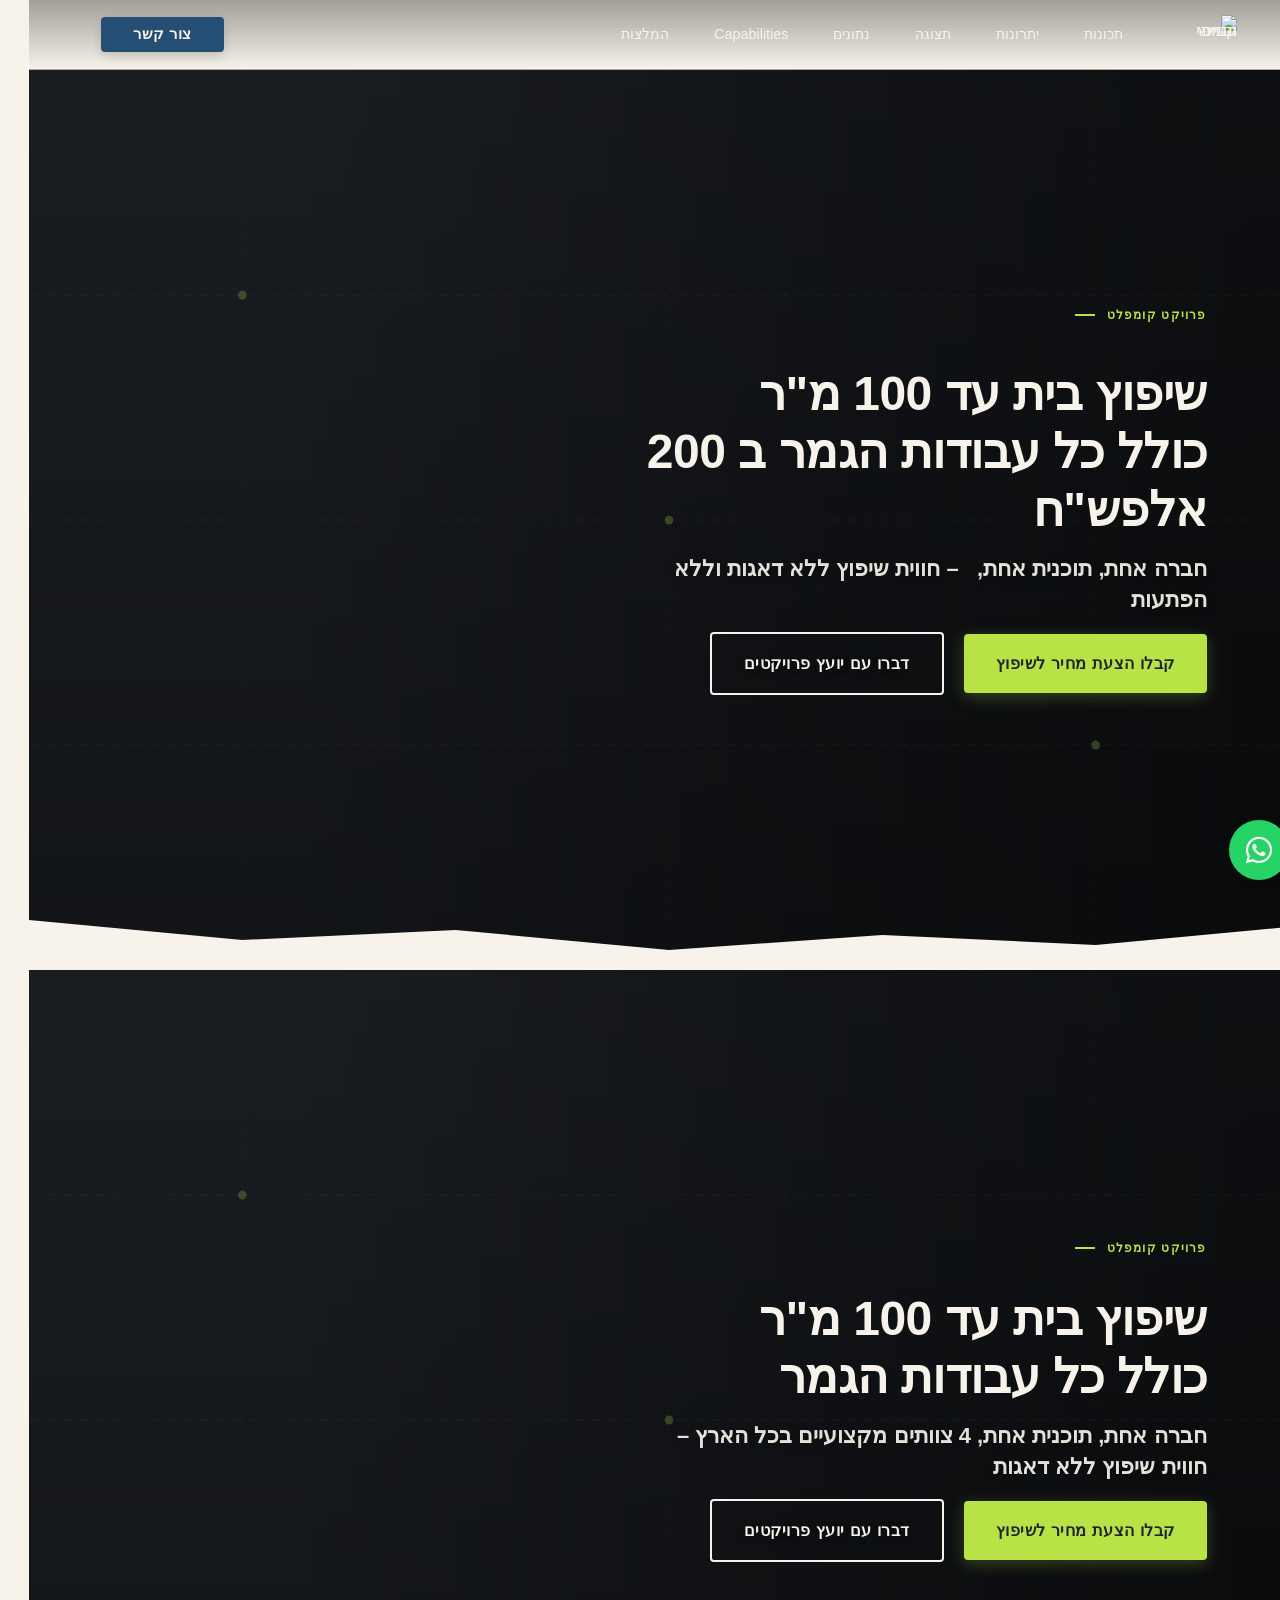
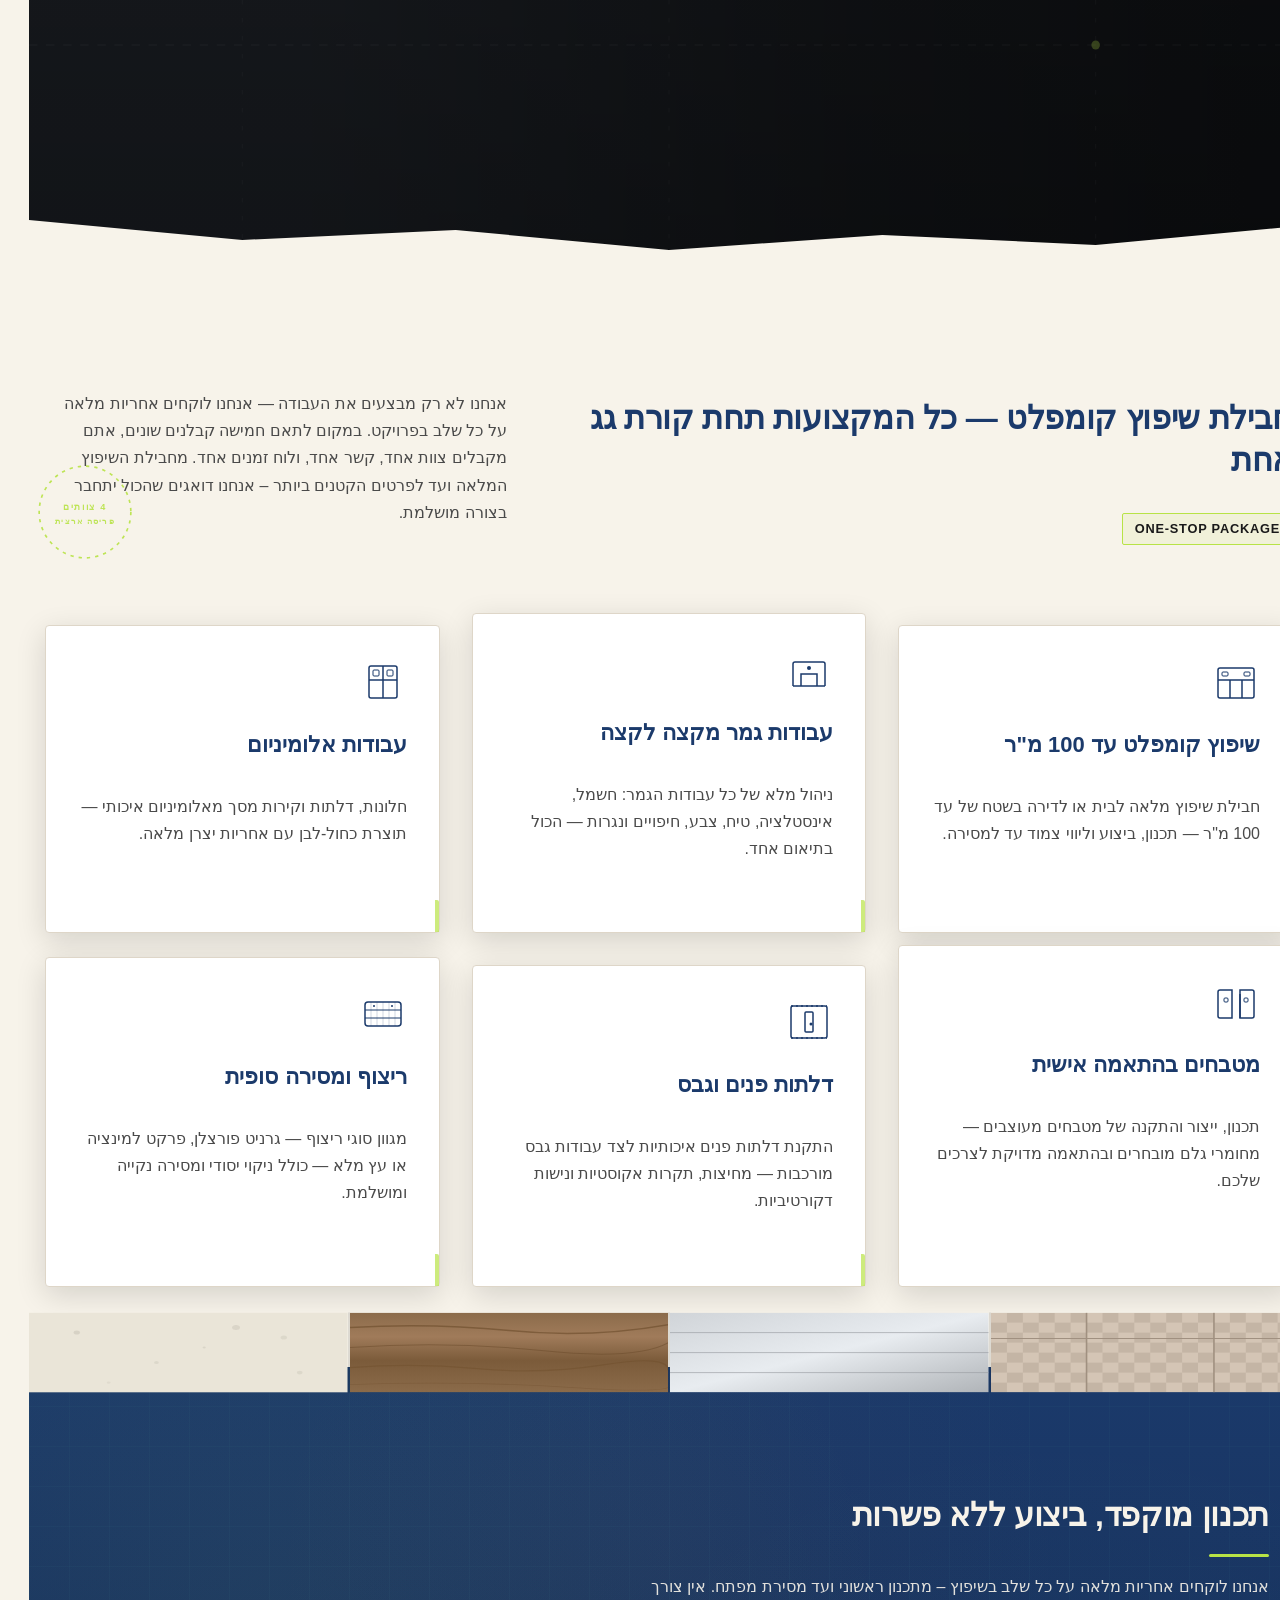
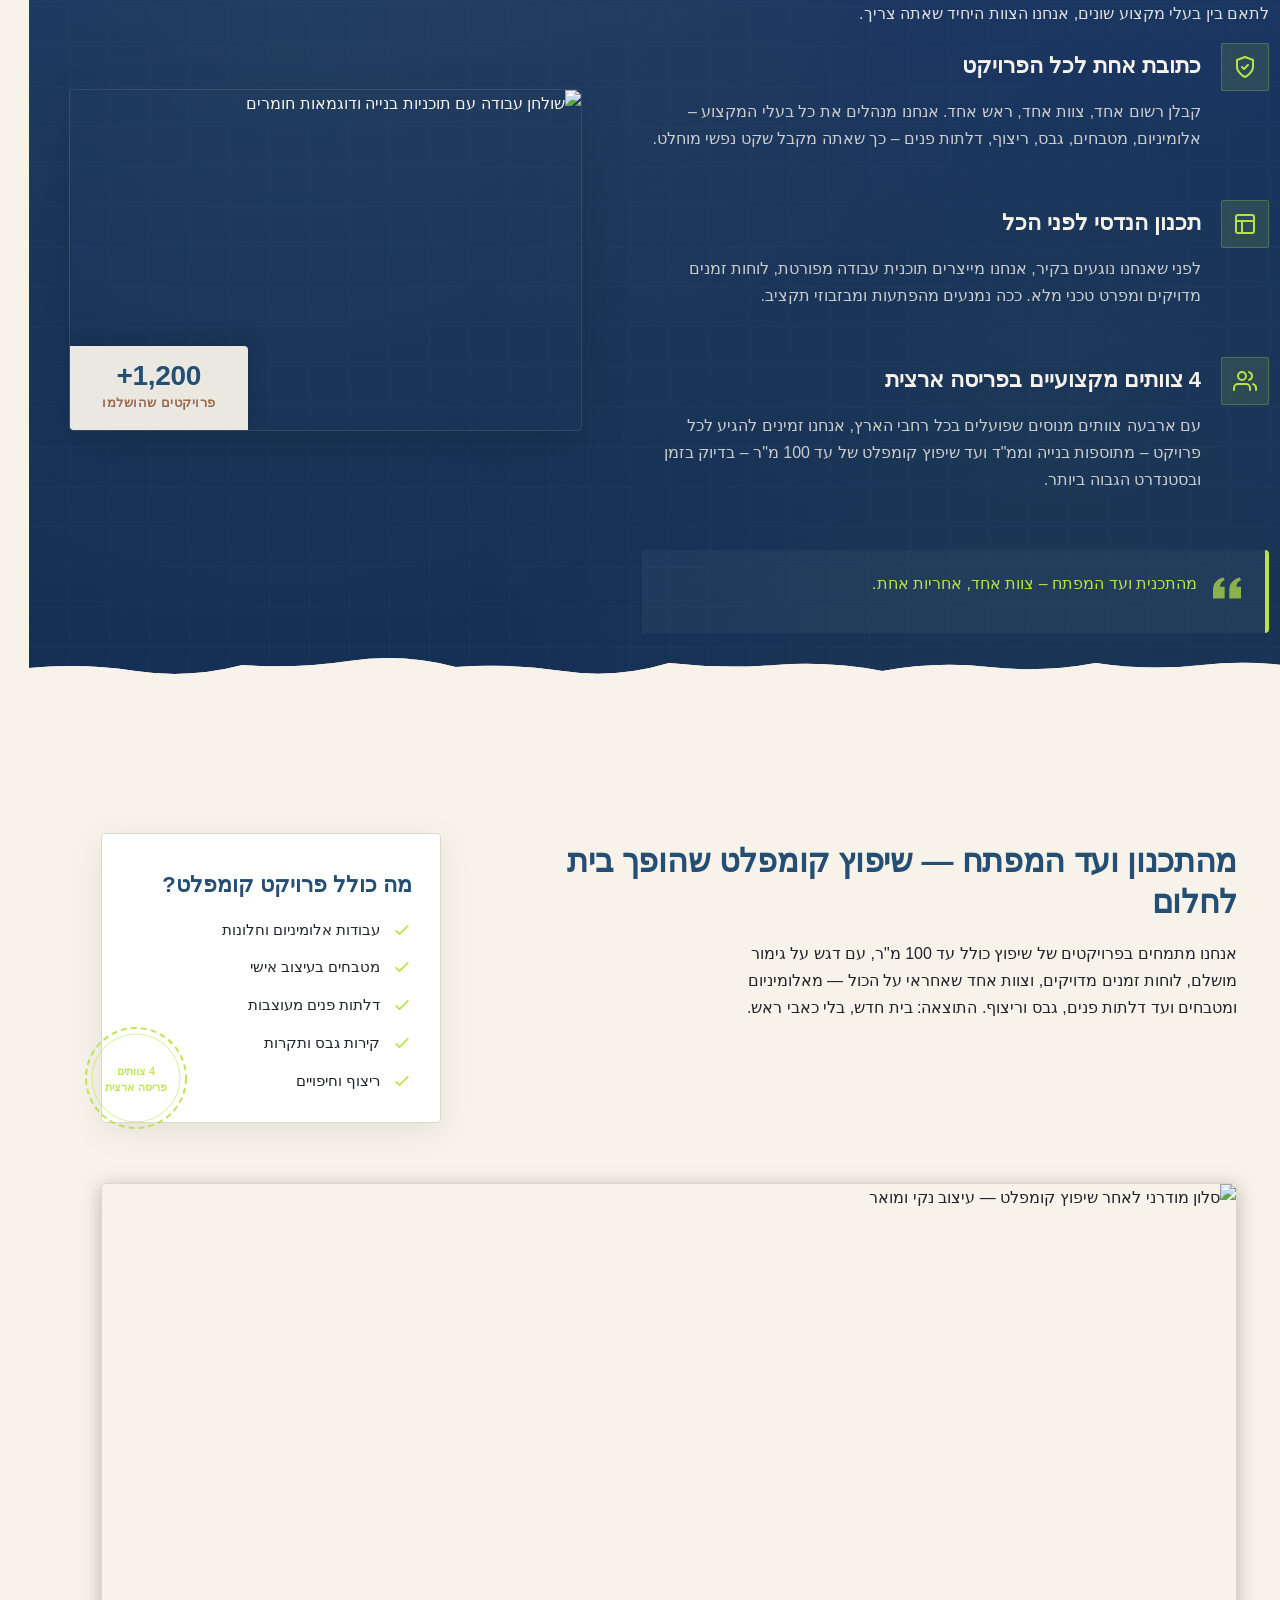
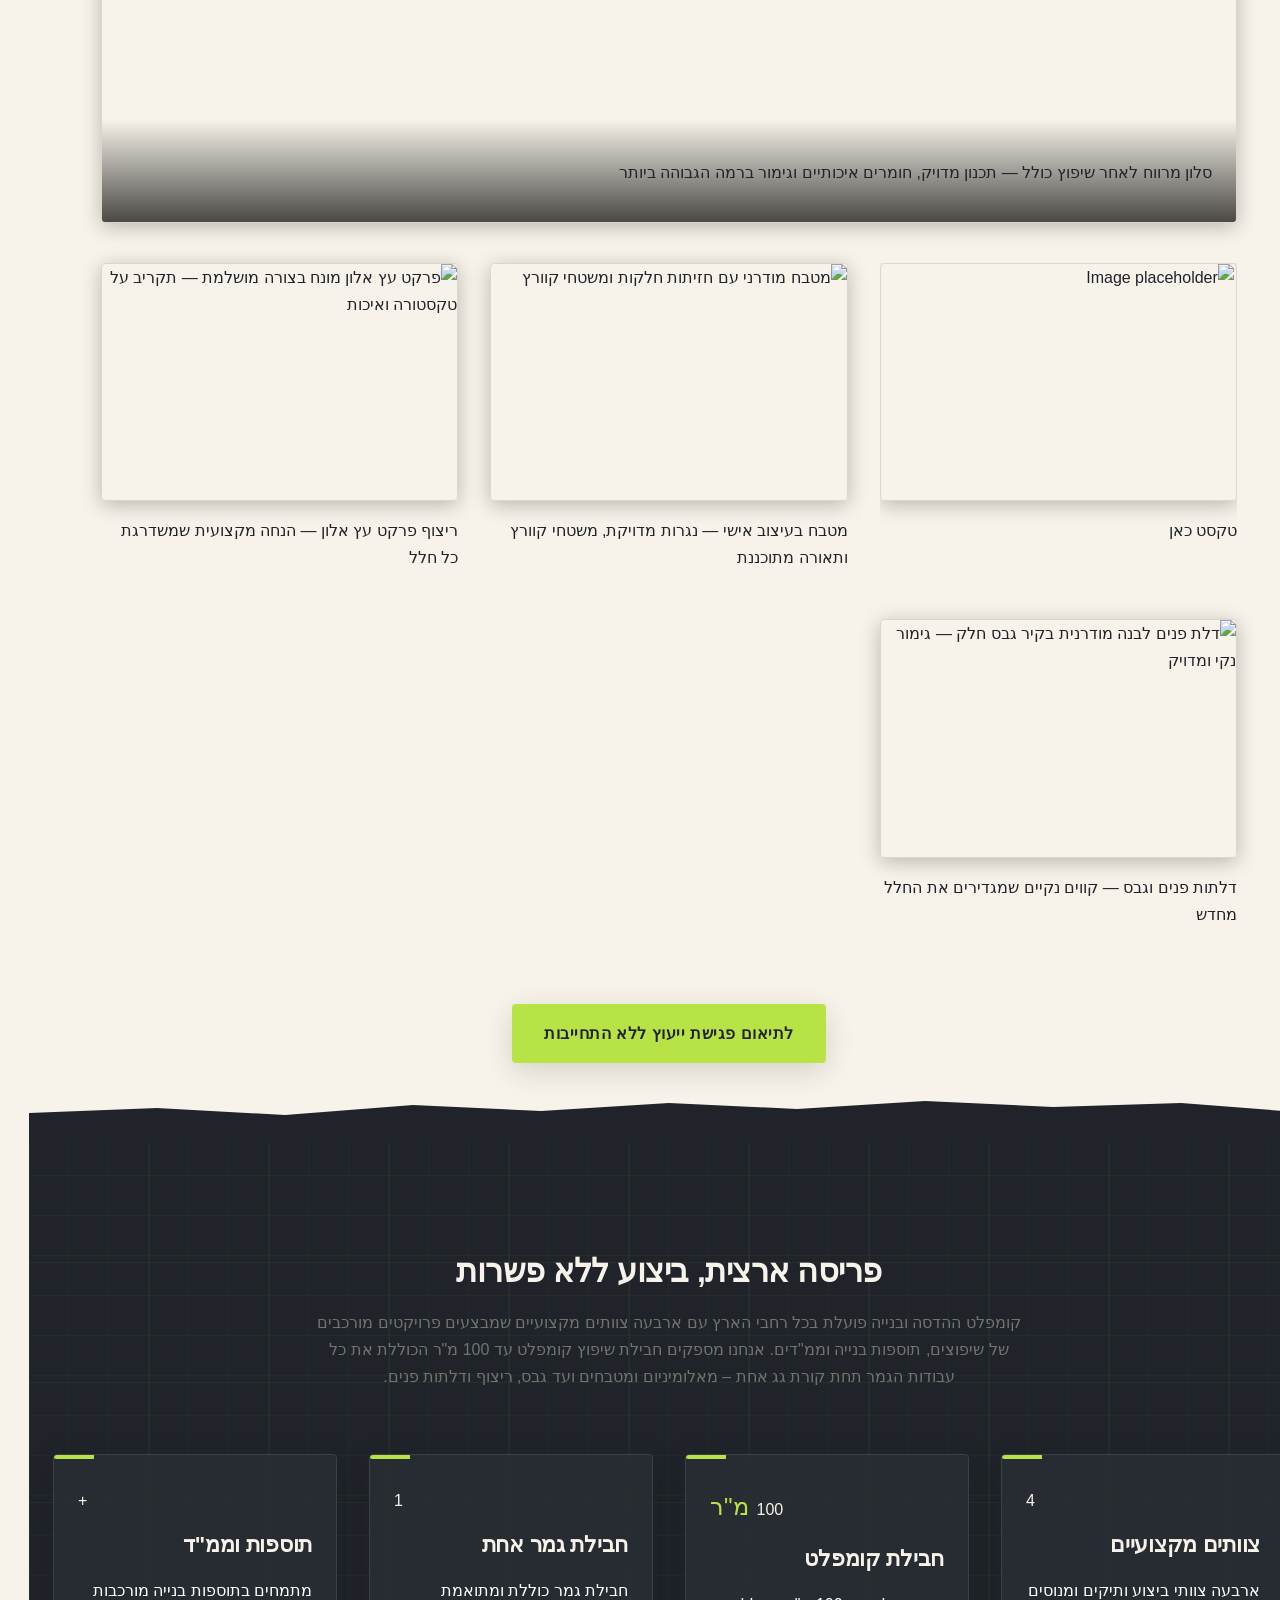
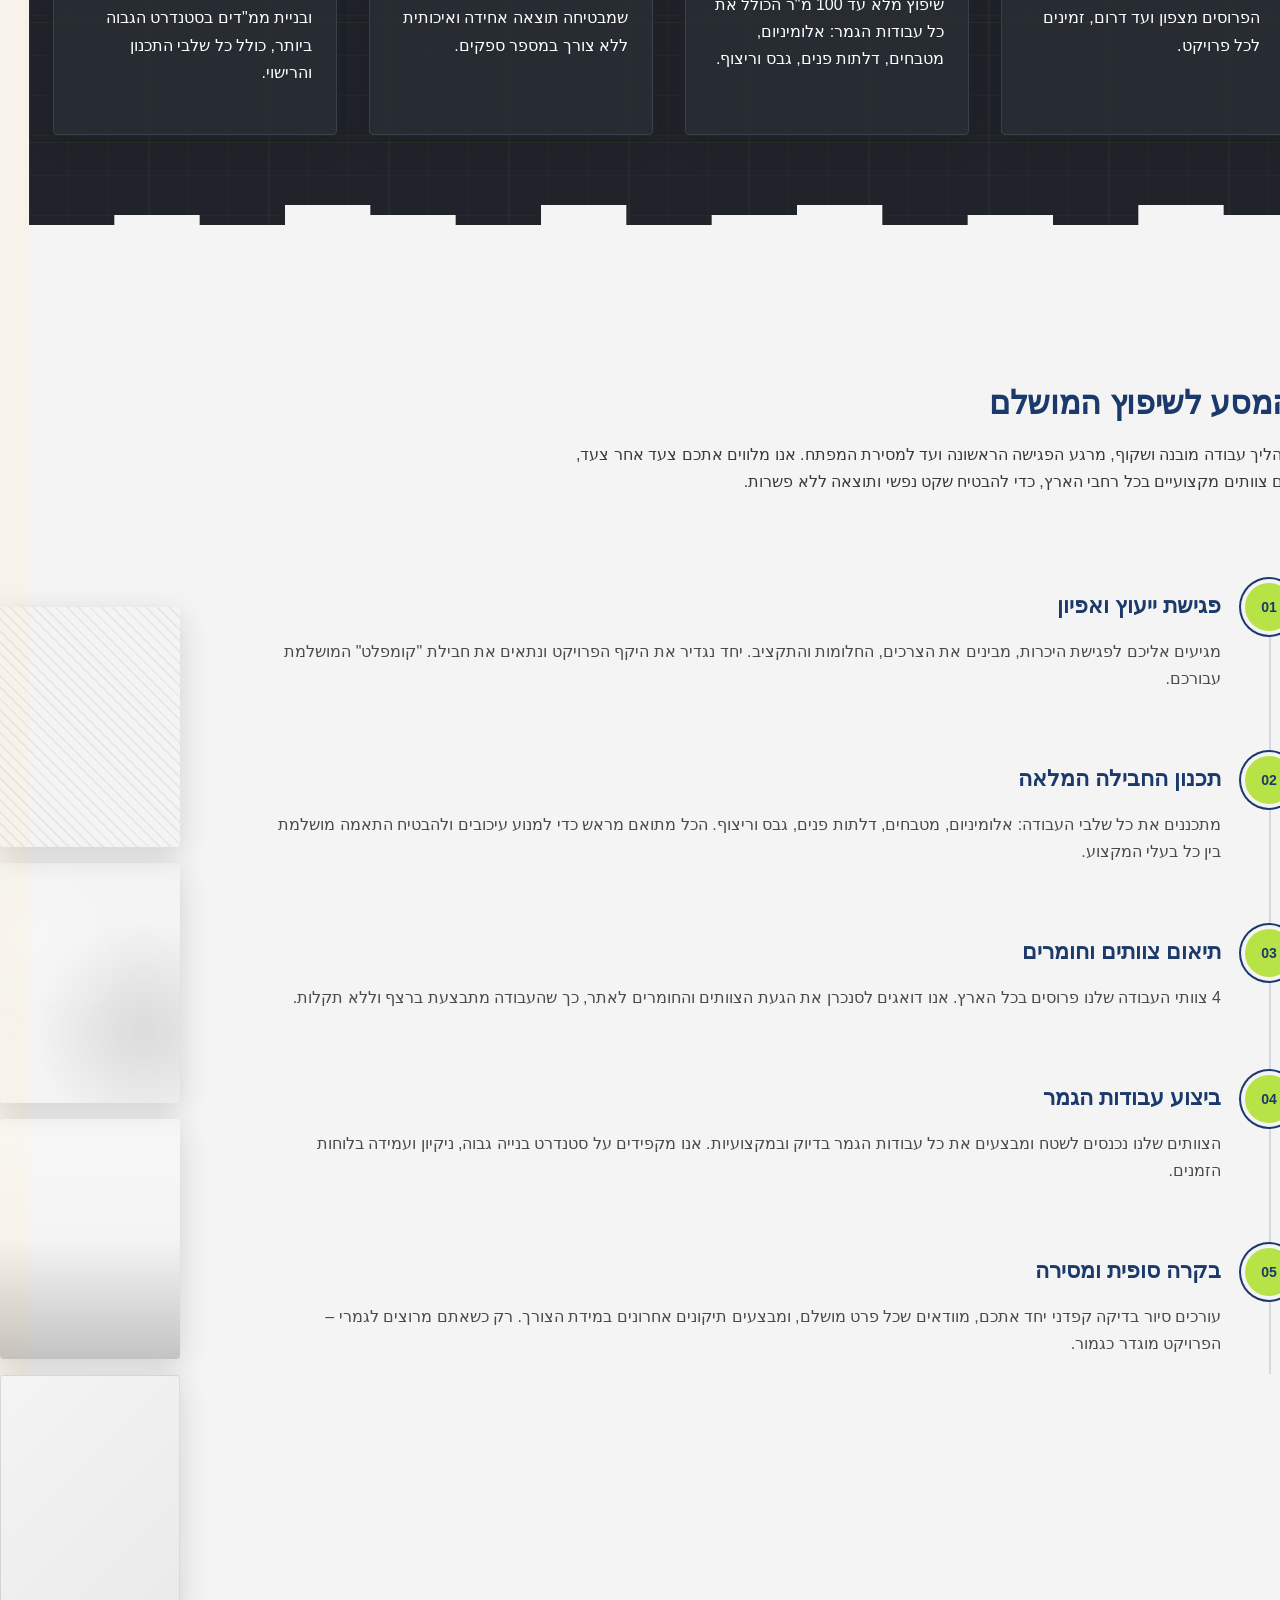
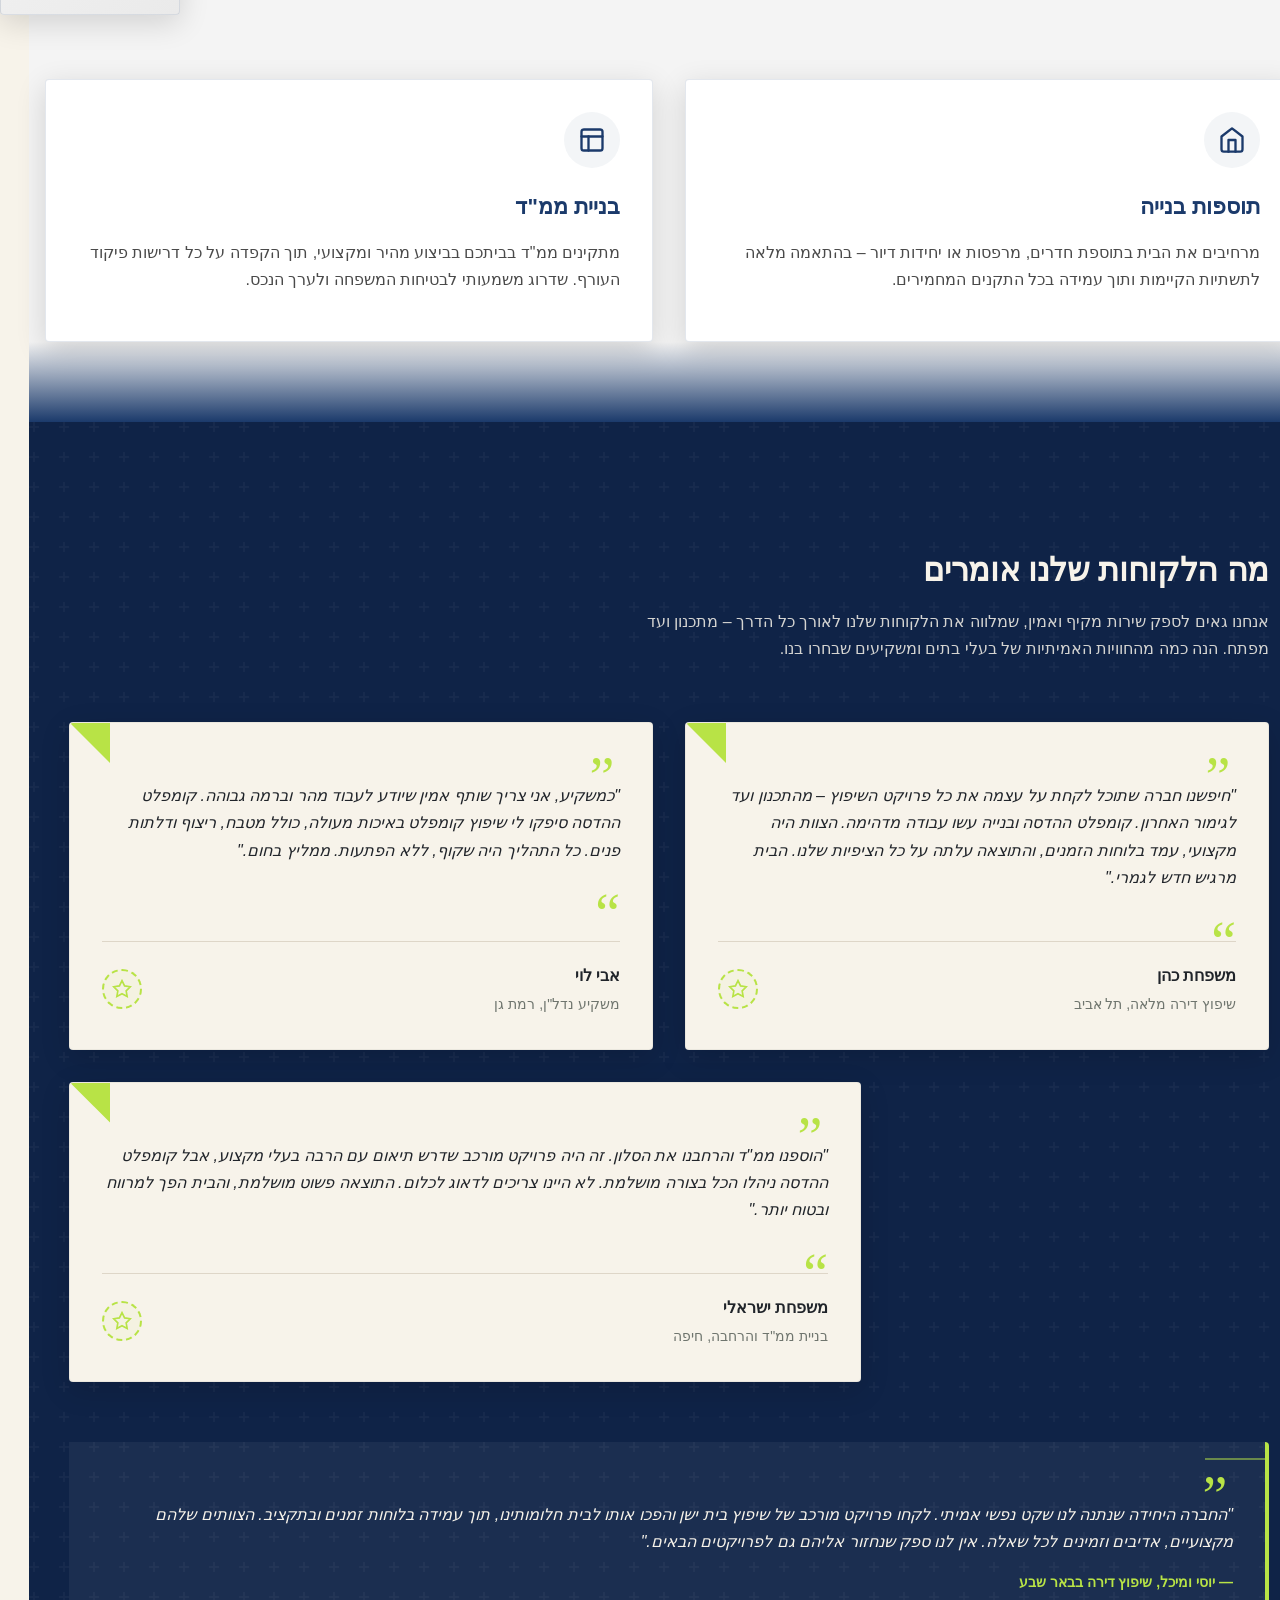
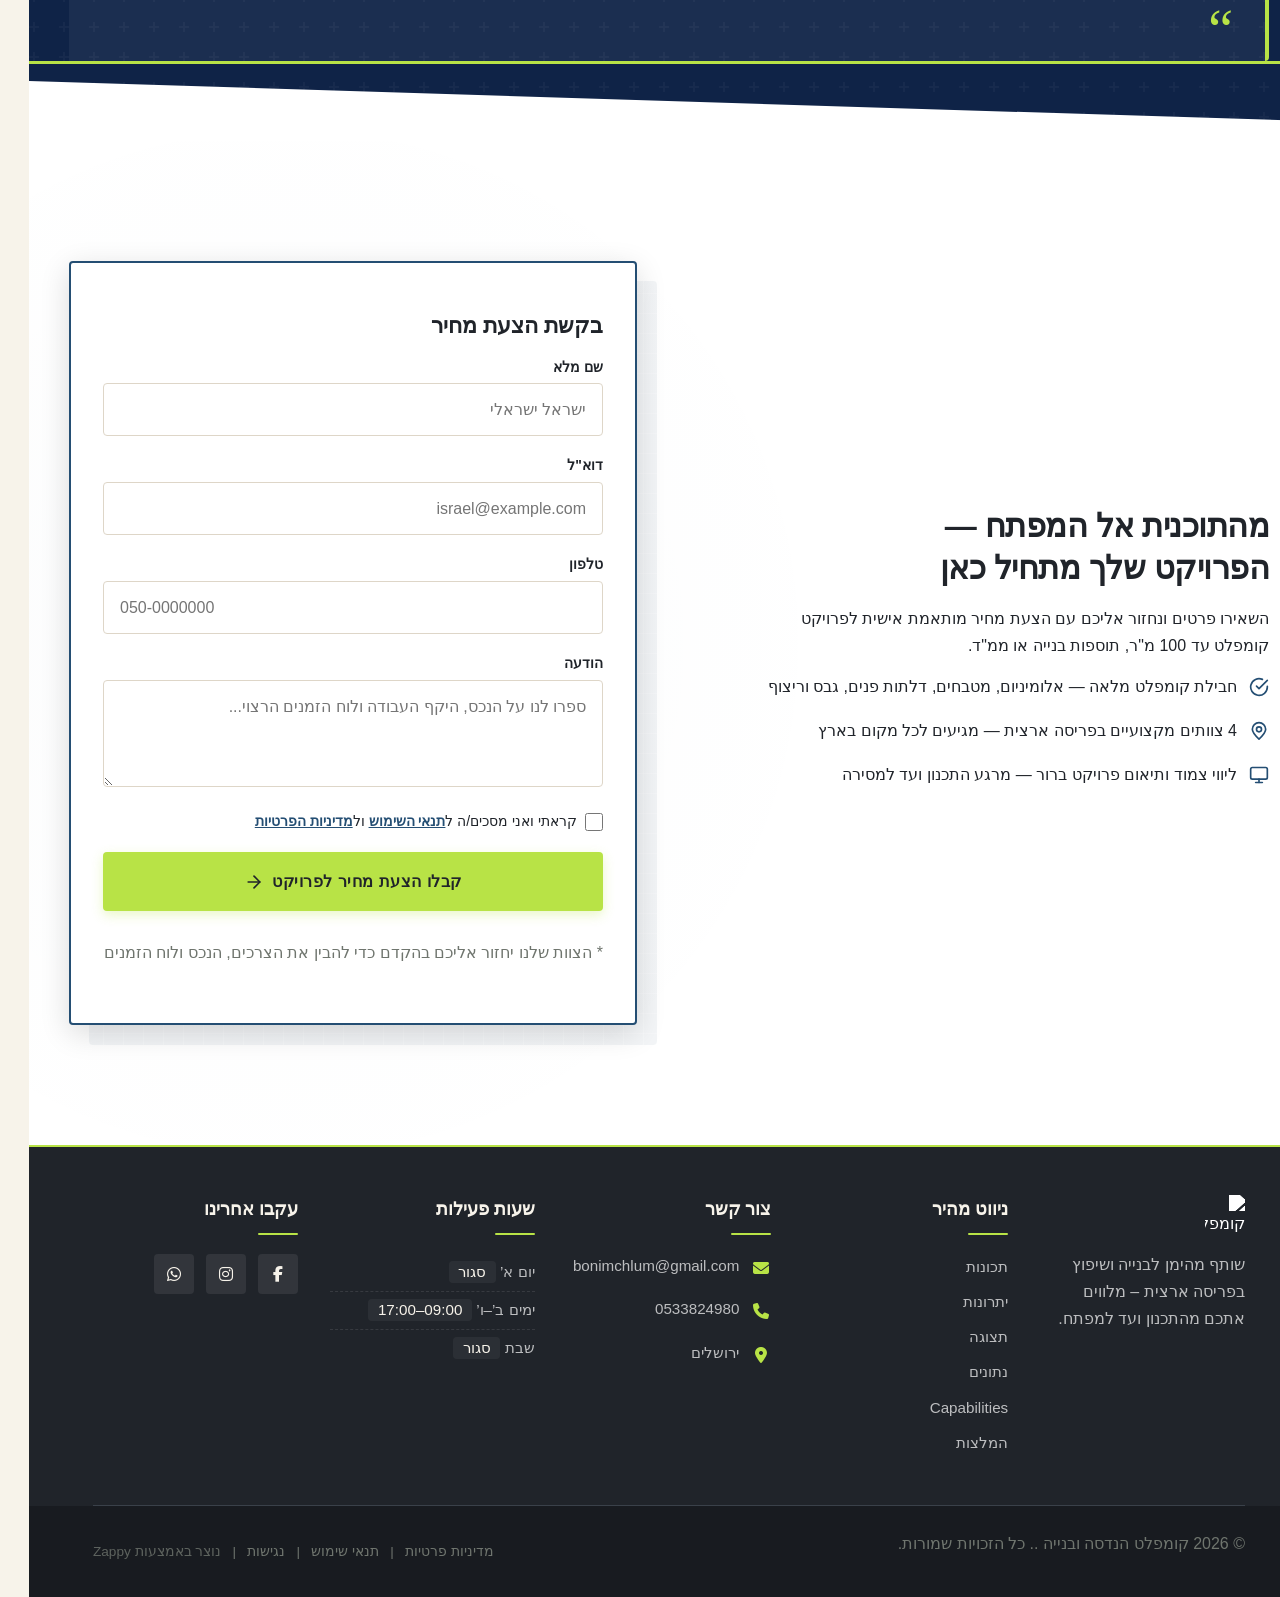
==== commit b538387c: "Incremental sync: 1 page(s) — update_text" ====
--- a/public/index.html
+++ b/public/index.html
@@ -1 +1 @@
-<!doctype html><html dir="rtl" lang="he"><head><meta charset="UTF-8"><meta content="width=device-width,initial-scale=1" name="viewport"><meta content="index, follow" name="robots"><title>חבילת שיפוץ מלאה עד 100 מ״ר — קומפלט ההדסה ובנייה .</title><meta content="מחפשים שיפוצניק שמספק חוויה כוללת? קומפלט ההדסה מתמחים בחבילות שיפוץ ביתי עם אלומיניום, מטבחים, גבס וריצוף. ארבעה צוותים מקצועיים בפריסה ארצית." name="description"><meta content="שיפוצניק, שיפוצים בירושלים, חבילת שיפוץ מלאה, חברת שיפוצים ארצית, שיפוץ ביתי כולל" name="keywords"><link href="/assets/favicon.ico" rel="icon" type="image/x-icon"><link href="/assets/favicon-16x16.png" rel="icon" type="image/png" sizes="16x16"><link href="/assets/favicon-32x32.png" rel="icon" type="image/png" sizes="32x32"><link href="/assets/favicon-48x48.png" rel="icon" type="image/png" sizes="48x48"><link href="/assets/favicon-192x192.png" rel="icon" type="image/png" sizes="192x192"><link href="/assets/favicon-512x512.png" rel="icon" type="image/png" sizes="512x512"><link href="/assets/apple-touch-icon.png" rel="apple-touch-icon"><script>!function(){"use strict";var t="479a674d-bb8e-450c-9f7f-3952e49abede",e="https://api.zappy5.com/api/analytics/track",a=18e5,n=2592e6,o=!0,i=!0,r=!0;var s=function(){var e="zappy_visitor_"+t,a=null;try{if(a=localStorage.getItem(e)){var o=JSON.parse(a),i=Date.now();if(i-o.created<n)return o.lastSeen=i,localStorage.setItem(e,JSON.stringify(o)),o.id}}catch(t){console.warn("Zappy Analytics: LocalStorage not available")}var r="zv_"+Date.now()+"_"+Math.random().toString(36).substr(2,9);try{localStorage.setItem(e,JSON.stringify({id:r,created:Date.now(),lastSeen:Date.now()}))}catch(t){}return r}(),c=function(){var e="zappy_session_"+t,n=null;try{if(n=sessionStorage.getItem(e)){var o=JSON.parse(n),i=Date.now();if(i-o.timestamp<a)return o.timestamp=i,sessionStorage.setItem(e,JSON.stringify(o)),o.id}}catch(t){console.warn("Zappy Analytics: SessionStorage not available")}var r="zs_"+Date.now()+"_"+Math.random().toString(36).substr(2,9);try{sessionStorage.setItem(e,JSON.stringify({id:r,timestamp:Date.now()}))}catch(t){}return r}();function l(a,n){n=n||{};var o={website_id:t,event_type:a,page_path:window.location.pathname,referrer:document.referrer||"direct",visitor_id:s,session_id:c,metadata:n};if(navigator.sendBeacon){var i=new Blob([JSON.stringify(o)],{type:"application/json"});navigator.sendBeacon(e,i)}else fetch(e,{method:"POST",headers:{"Content-Type":"application/json"},body:JSON.stringify(o),keepalive:!0}).catch(function(t){console.warn("Zappy Analytics: Failed to track event",t)})}o&&l("pageview",{title:document.title,url:window.location.href}),i&&document.addEventListener("click",function(t){var e=t.target;if("BUTTON"===e.tagName||e.closest("button")){var a="BUTTON"===e.tagName?e:e.closest("button");l("click",{element:"button",text:a.textContent.trim().substring(0,100),id:a.id||null,class:a.className||null})}else if("A"===e.tagName||e.closest("a")){var n="A"===e.tagName?e:e.closest("a");l("navigation",{element:"link",text:n.textContent.trim().substring(0,100),href:n.href,external:n.hostname!==window.location.hostname})}},!0),r&&document.addEventListener("submit",function(t){var e=t.target;l("form_submit",{form_id:e.id||null,form_name:e.name||null,form_action:e.action||null,form_method:e.method||"GET"})},!0);var d=Date.now();window.addEventListener("beforeunload",function(){l("page_unload",{time_on_page:Math.floor((Date.now()-d)/1e3),page_path:window.location.pathname})}),window.zappyAnalytics={track:l,getVisitorId:function(){return s},getSessionId:function(){return c}}}()</script><meta content="חבילת שיפוץ מלאה עד 100 מ״ר — קומפלט ההדסה ובנייה ." property="og:title"><meta content="מחפשים שיפוצניק שמספק חוויה כוללת? קומפלט ההדסה מתמחים בחבילות שיפוץ ביתי עם אלומיניום, מטבחים, גבס וריצוף. ארבעה צוותים מקצועיים בפריסה ארצית." property="og:description"><meta content="summary_large_image" name="twitter:card"><meta content="חבילת שיפוץ מלאה עד 100 מ״ר — קומפלט ההדסה ובנייה ." name="twitter:title"><meta content="מחפשים שיפוצניק שמספק חוויה כוללת? קומפלט ההדסה מתמחים בחבילות שיפוץ ביתי עם אלומיניום, מטבחים, גבס וריצוף. ארבעה צוותים מקצועיים בפריסה ארצית." name="twitter:description"><meta content="website" property="og:type"><meta content="he_IL" property="og:locale"><style>.skip-link{position:absolute;top:0;left:0;transform:translateY(-200%);padding:12px 18px;background:var(--bg-dark,#1a1a1a);color:var(--text-light,#fff);font-weight:600;border-radius:0 0 8px 0;z-index:10000}.skip-link:focus{transform:none;outline:2px solid var(--ring,#fff);outline-offset:2px}:focus-visible{outline:2px solid var(--ring,currentColor);outline-offset:3px}</style><link href="/assets/favicon.ico" rel="icon" type="image/x-icon"><link href="/assets/favicon-16x16.png" rel="icon" type="image/png" sizes="16x16"><link href="/assets/favicon-32x32.png" rel="icon" type="image/png" sizes="32x32"><link href="/assets/favicon-48x48.png" rel="icon" type="image/png" sizes="48x48"><link href="/assets/favicon-192x192.png" rel="icon" type="image/png" sizes="192x192"><link href="/assets/favicon-512x512.png" rel="icon" type="image/png" sizes="512x512"><link href="/assets/apple-touch-icon.png" rel="apple-touch-icon"><link href="https://cdn.jsdelivr.net/npm/vanilla-cookieconsent@3/dist/cookieconsent.css" rel="stylesheet"><style id="zappy-critical-above-fold-css">html{box-sizing:border-box;-webkit-text-size-adjust:100%}*,::after,::before{box-sizing:inherit}body{margin:0;min-width:320px;overflow-x:clip}img,svg,video{max-width:100%;height:auto}main{display:block}.container{width:min(100% - 32px,1200px);margin-inline:auto}.navbar,header .navbar,header[role=banner],nav.navbar{position:relative;z-index:1000;width:100%}.nav-container,.navbar .container{display:flex;align-items:center;justify-content:space-between;min-height:64px}.logo,.logo-link img{display:block;width:35px;height:35px;object-fit:contain}#navMenu,.nav-menu{list-style:none}.fa,.fa-brands,.fa-regular,.fa-solid,.fab,.far,.fas{display:inline-block;min-width:1em;text-align:center}html:not(#zappy-noop) .navbar:has(.nav-ecommerce-icons)>.phone-header-btn,html:not(#zappy-noop)[data-zappy-site-type=ecommerce] .phone-header-btn{display:none!important;visibility:hidden!important;width:0!important;height:0!important;pointer-events:none!important}.hero-section,.index-hero-section,section[class*=hero]{position:relative;overflow:hidden;min-height:560px}.hero-bg-image,.hero-bg-wrapper,section[class*=hero] [class*=hero-bg]{position:absolute;inset:0;width:100%;height:100%}.hero-bg-image img,.hero-bg-wrapper img,section[class*=hero] [data-hero-bg],section[class*=hero] img[data-hero-background=true]{width:100%!important;height:100%!important;object-fit:cover!important;display:block}.hero-content,section[class*=hero] .container{position:relative;z-index:2}@media(max-width:768px){:root{--header-height:72px;--total-header-height:72px;--zappy-mobile-menu-top:72px}html[data-zappy-site-type=ecommerce] body{padding-top:var(--total-header-height,72px)}html[data-zappy-site-type=ecommerce] body>.navbar:not(.zappy-catalog-menu),html[data-zappy-site-type=ecommerce] body>nav.navbar{position:fixed!important;top:0;left:0;right:0;z-index:100000;width:100%;margin-bottom:0}.zappy-catalog-menu{position:fixed;top:var(--header-height,72px);left:0;right:0;z-index:99999}.nav-container,.navbar .container{min-height:60px}#navMenu,.nav-menu{max-width:100vw;overflow-x:hidden}.hero-section,.index-hero-section,section[class*=hero]{min-height:100svh}.hero-bg-image,.hero-bg-wrapper,.hero-scrim{min-height:100svh}}</style><link href="/styles.css" rel="preload" as="style"><link href="/styles.css" rel="stylesheet" media="print" onload='this.media="all"'><noscript><link href="/styles.css" rel="stylesheet"></noscript><script>window.ZAPPY_WEBSITE_ID="479a674d-bb8e-450c-9f7f-3952e49abede",window.ZAPPY_API_BASE="https://api.zappy5.com"</script><link href="/assets/site-index-hero-image-1.webp" rel="preload" as="image" fetchpriority="high"><style id="zappy-dropdown-submenu-styles">#navMenu li:has(.sub-menu),.nav-menu li:has(.sub-menu),.navbar li:has(.sub-menu),nav li:has(.sub-menu){position:relative}#navMenu .sub-menu,.nav-menu .sub-menu,.navbar .sub-menu,nav .sub-menu{display:block!important;position:absolute!important;top:100%;left:0;min-width:220px;background:#fff;border-radius:8px;box-shadow:0 8px 25px rgba(0,0,0,.15);padding:8px 0;opacity:0;visibility:hidden;transform:translateY(10px);transition:all .3s ease;z-index:1000;list-style:none;pointer-events:none}#navMenu li:hover>.sub-menu,.nav-menu li:hover>.sub-menu,.navbar li:hover>.sub-menu,nav li:hover>.sub-menu{opacity:1!important;visibility:visible!important;transform:translateY(0)!important;pointer-events:auto!important}.sub-menu li{list-style:none;margin:0;padding:0}.sub-menu a{display:block!important;padding:10px 16px!important;color:var(--text-dark,#333)!important;font-weight:500;text-decoration:none;white-space:nowrap;transition:background-color .2s}.sub-menu .zappy-nav-child>a{padding-left:28px!important;font-size:.9em!important;opacity:.85!important}[dir=rtl] .sub-menu .zappy-nav-child>a,html[lang=ar] .sub-menu .zappy-nav-child>a,html[lang=he] .sub-menu .zappy-nav-child>a{padding-left:10px!important;padding-right:28px!important}.sub-menu .zappy-nav-parent>a{font-weight:600!important}.sub-menu a:hover{background-color:#f5f5f5}[dir=rtl] .nav-menu .sub-menu,[dir=rtl] .navbar .sub-menu,[dir=rtl] nav .sub-menu,html[lang=ar] .nav-menu .sub-menu,html[lang=ar] .navbar .sub-menu,html[lang=ar] nav .sub-menu,html[lang=he] .nav-menu .sub-menu,html[lang=he] .navbar .sub-menu,html[lang=he] nav .sub-menu{left:auto!important;right:0!important}.sub-menu:empty,.sub-menu:not(:has(li)):not(:has(> a)),.sub-menu:not(:has(li:not(.zappy-hidden-menu-item))):not(:has(> a)){display:none!important;opacity:0!important;visibility:hidden!important;pointer-events:none!important}li:has(.menu-group-title):hover>.sub-menu{opacity:1!important;visibility:visible!important;transform:translateY(0)!important;pointer-events:auto!important}#navMenu>li>.menu-group-title,.nav-menu>li>.menu-group-title{display:inline-block;padding:.5rem 1rem;cursor:default;user-select:none}@media (max-width:768px){#navMenu .sub-menu,.nav-menu .sub-menu,.navbar .sub-menu,nav .sub-menu{position:static!important;transform:none!important;box-shadow:none!important;background:0 0!important;max-height:0;overflow:hidden;opacity:0;visibility:hidden;transition:max-height .3s ease,opacity .3s ease;padding:0!important;border-radius:0!important}#navMenu .sub-menu.mobile-expanded,.nav-menu .sub-menu.mobile-expanded,.navbar .sub-menu.mobile-expanded{max-height:none!important;overflow-y:visible!important;opacity:1!important;visibility:visible!important;padding:8px 0 8px 16px!important}[dir=rtl] .sub-menu.mobile-expanded,html[lang=he] .sub-menu.mobile-expanded{padding:8px 16px 8px 0!important}#navMenu li:hover>.sub-menu,.nav-menu li:hover>.sub-menu,.navbar li:hover>.sub-menu,nav li:hover>.sub-menu{opacity:0;visibility:hidden;pointer-events:none}#navMenu li>.sub-menu.mobile-expanded,.nav-menu li>.sub-menu.mobile-expanded,.navbar li>.sub-menu.mobile-expanded,nav li>.sub-menu.mobile-expanded{opacity:1!important;visibility:visible!important;pointer-events:auto!important}#navMenu li:has(.sub-menu),.nav-menu li:has(.sub-menu),.navbar li:has(.sub-menu),nav li:has(.sub-menu){display:flex!important;flex-wrap:wrap!important;align-items:center!important;position:relative!important;min-height:44px!important}#navMenu li:has(.sub-menu)>a,.nav-menu li:has(.sub-menu)>a,.navbar li:has(.sub-menu)>a,nav li:has(.sub-menu)>a{flex:1!important;min-width:0!important}#navMenu li:has(.sub-menu)>.menu-group-title,.nav-menu li:has(.sub-menu)>.menu-group-title,.navbar li:has(.sub-menu)>.menu-group-title,nav li:has(.sub-menu)>.menu-group-title{flex:1!important;min-width:0!important;padding:0!important;line-height:inherit!important}#navMenu li:has(.sub-menu)>.sub-menu,.nav-menu li:has(.sub-menu)>.sub-menu,.navbar li:has(.sub-menu)>.sub-menu,nav li:has(.sub-menu)>.sub-menu{flex-basis:100%!important;width:100%!important}#navMenu li:has(.sub-menu)>a [class*=arrow],#navMenu li:has(.sub-menu)>a [class*=chevron],.nav-menu li:has(.sub-menu)>a .fa-angle-down,.nav-menu li:has(.sub-menu)>a .fa-chevron-down,.nav-menu li:has(.sub-menu)>a [class*=arrow],.nav-menu li:has(.sub-menu)>a [class*=chevron],nav li:has(.sub-menu)>a [class*=arrow],nav li:has(.sub-menu)>a [class*=chevron]{display:none!important;visibility:hidden!important}.mobile-submenu-toggle{display:flex!important;align-items:center!important;justify-content:center!important;width:44px!important;height:auto!important;background:0 0!important;border:none!important;cursor:pointer!important;color:var(--text-light)!important;position:static!important;flex-shrink:0!important;align-self:stretch!important;z-index:2!important;padding:0!important;margin:0!important}.mobile-submenu-toggle::after{content:''!important;width:0!important;height:0!important;border-left:6px solid transparent!important;border-right:6px solid transparent!important;border-top:7px solid currentColor!important;transition:transform .3s ease!important}.mobile-submenu-toggle.expanded::after{transform:rotate(180deg)!important}.sub-menu a{padding:10px 0!important;display:block!important;color:var(--text-light)!important;white-space:normal!important}.sub-menu .zappy-nav-child>a{padding-left:28px!important;font-size:.9em!important;opacity:.85!important}[dir=rtl] .sub-menu .zappy-nav-child>a,html[lang=ar] .sub-menu .zappy-nav-child>a,html[lang=he] .sub-menu .zappy-nav-child>a{padding-left:0!important;padding-right:28px!important}.sub-menu .zappy-nav-parent>a{font-weight:600!important}#navMenu.active,.nav-menu.active{max-width:100vw!important;overflow-x:hidden!important;box-sizing:border-box!important}.navbar .sub-menu li a,.zappy-products-dropdown .sub-menu a,nav.navbar .sub-menu li a{color:var(--text-light)!important}}@media (min-width:769px){.mobile-submenu-toggle{display:none!important}}</style><style id="zappy-widget-visibility">html[dir=rtl] .whatsapp-float{right:20px!important;left:auto!important}html:not([dir]) .whatsapp-float,html[dir=ltr] .whatsapp-float{left:20px!important;right:auto!important}html[dir=rtl] #mic-access-tool-general-button,html[dir=rtl] #mic-init-access-tool #mic-access-tool-general-button,html[dir=rtl] #mic-init-access-tool .mic-access-tool-general-button,html[dir=rtl] ._access-icon,html[dir=rtl] .mic-access-tool-general-button{left:20px!important;right:auto!important}html:not([dir]) #mic-access-tool-general-button,html:not([dir]) #mic-init-access-tool #mic-access-tool-general-button,html:not([dir]) #mic-init-access-tool .mic-access-tool-general-button,html:not([dir]) ._access-icon,html:not([dir]) .mic-access-tool-general-button,html[dir=ltr] #mic-access-tool-general-button,html[dir=ltr] #mic-init-access-tool #mic-access-tool-general-button,html[dir=ltr] #mic-init-access-tool .mic-access-tool-general-button,html[dir=ltr] ._access-icon,html[dir=ltr] .mic-access-tool-general-button{right:20px!important;left:auto!important}@media (max-width:768px){.whatsapp-float{display:flex!important}}@media (min-width:769px){.whatsapp-float{display:flex!important}}@media (max-width:768px){#mic-access-tool-general-button,#mic-init-access-tool #mic-access-tool-general-button,#mic-init-access-tool .mic-access-tool-general-button,._access-icon,.mic-access-tool-general-button{display:flex!important;visibility:visible!important;opacity:1!important;pointer-events:auto!important}#mic-access-tool-box.opened-mic-access-tool,#mic-init-access-tool #mic-access-tool-box.opened-mic-access-tool,.mic-access-tool-box.opened-mic-access-tool{visibility:visible!important;opacity:1!important;pointer-events:auto!important}}@media (min-width:769px){#mic-access-tool-general-button,#mic-init-access-tool #mic-access-tool-general-button,#mic-init-access-tool .mic-access-tool-general-button,._access-icon,.mic-access-tool-general-button{display:flex!important;visibility:visible!important;opacity:1!important;pointer-events:auto!important}#mic-access-tool-box.opened-mic-access-tool,#mic-init-access-tool #mic-access-tool-box.opened-mic-access-tool,.mic-access-tool-box.opened-mic-access-tool{visibility:visible!important;opacity:1!important;pointer-events:auto!important}}</style></head><body><a href="#main" class="skip-link">דלג לתוכן הראשי</a><nav class="navbar" dir="rtl"><button class="mobile-toggle" aria-label="Menu" id="mobileToggle"><svg viewBox="0 0 24 24" fill="none" height="24" width="24" class="hamburger-icon"><path d="M3 12h18M3 6h18M3 18h18" stroke="currentColor" stroke-width="2" stroke-linecap="round"></path></svg> <svg viewBox="0 0 24 24" fill="none" height="24" width="24" class="close-icon" style="display:none"><path d="M18 6L6 18M6 6l12 12" stroke="currentColor" stroke-width="2" stroke-linecap="round"></path></svg></button> <button class="phone-header-btn" aria-label="Call" data-phone="0533824980"><svg viewBox="0 0 24 24" fill="currentColor" height="20" width="20"><path d="M22 16.92v3a2 2 0 0 1-2.18 2 19.79 19.79 0 0 1-8.63-3.07 19.5 19.5 0 0 1-6-6 19.79 19.79 0 0 1-3.07-8.67A2 2 0 0 1 4.11 2h3a2 2 0 0 1 2 1.72 12.84 12.84 0 0 0 .7 2.81 2 2 0 0 1-.45 2.11L8.09 9.91a16 16 0 0 0 6 6l1.27-1.27a2 2 0 0 1 2.11-.45 12.84 12.84 0 0 0 2.81.7A2 2 0 0 1 22 16.92z"></path></svg></button><div class="nav-container"><div class="nav-right-group"><div class="nav-brand"><a href="/" class="logo-link"><img alt="קומפלט הנדסה ובנייה ." decoding="async" height="35" src="/assets/site-----image-1.webp" width="35" class="logo"></a></div><ul class="nav-menu" id="navMenu"><li><a href="#features">תכונות</a></li><li><a href="#benefits">יתרונות</a></li><li><a href="#showcase">תצוגה</a></li><li><a href="#stats">נתונים</a></li><li><a href="#capabilities">Capabilities</a></li><li><a href="#testimonials">המלצות</a></li><li class="mobile-contact-link nav-cta-mobile-item"><a href="#cta" class="nav-cta-btn">צור קשר</a></li></ul></div><div class="nav-cta-container"><a href="#cta" class="nav-cta-btn">צור קשר</a></div></div></nav><script>window.addEventListener("load",function(){const e=document.querySelector(".navbar, nav, header");if(!e)return void console.log("[Navbar] Navbar element not found");let t=document.getElementById("mobileToggle")||document.querySelector(".mobile-toggle")||document.querySelector(".hamburger")||document.querySelector(".hamburger-menu")||document.querySelector(".menu-toggle")||document.querySelector(".burger-menu")||document.querySelector('[aria-label="Menu"]')||document.querySelector('[aria-label="תפריט"]');const o=document.querySelector(".phone-header-btn"),n=window.getComputedStyle(e);let r=n.backgroundColor;if(console.log("[Navbar] Initial navbar background:",r),"transparent"===r||"rgba(0, 0, 0, 0)"===r||r.startsWith("rgba")&&r.includes(", 0)")){const e=n.backgroundImage;if(e&&"none"!==e)console.log("[Navbar] Navbar has background image/gradient, using dark text"),r="rgb(240, 240, 240)";else{const e=window.getComputedStyle(document.body).backgroundColor;console.log("[Navbar] Navbar transparent, using body background:",e),r=e}}const a=r.match(/\d+/g);if(a&&a.length>=3){const e=(.299*parseInt(a[0])+.587*parseInt(a[1])+.114*parseInt(a[2]))/255;console.log("[Navbar] Mobile button colors preserved from Claude CSS (luminance:",e.toFixed(2)+")");const n=document.createElement("style");n.id="zappy-mobile-nav-fix";document.documentElement.lang;document.documentElement.dir,n.textContent='\n        /* Hide mobile buttons on desktop, show only on mobile */\n        @media (min-width: 769px) {\n          .mobile-toggle,\n          .phone-header-btn {\n            display: none !important;\n          }\n        }\n        \n        /* Show and position mobile buttons correctly on mobile */\n        @media (max-width: 768px) {\n          .navbar,\n          nav.navbar {\n            min-height: 70px !important;\n          }\n\n          .mobile-toggle,\n          .phone-header-btn {\n            position: absolute !important;\n            top: 0 !important;\n            bottom: 0 !important;\n            margin-top: auto !important;\n            margin-bottom: auto !important;\n            transform: none !important;\n            z-index: 1001 !important;\n            display: flex !important;\n            align-items: center !important;\n            justify-content: center !important;\n            width: 36px !important;\n            height: 36px !important;\n            border-radius: 50% !important;\n            border: none !important;\n            cursor: pointer !important;\n            padding: 6px !important;\n            background: none !important;\n            color: var(--nav-text, var(--text-light)) !important;\n            touch-action: manipulation !important;\n            -webkit-tap-highlight-color: transparent !important;\n          }\n\n          html[data-zappy-site-type="ecommerce"] .phone-header-btn,\n          body[data-zappy-site-type="ecommerce"] .phone-header-btn,\n          html[data-zappy-site-type="ecommerce"] header .phone-header-btn,\n          html[data-zappy-site-type="ecommerce"] nav .phone-header-btn {\n            display: none !important;\n            visibility: hidden !important;\n            width: 0 !important;\n            height: 0 !important;\n            min-width: 0 !important;\n            overflow: hidden !important;\n          }\n          \n          /* LTR positioning (default): hamburger LEFT, phone RIGHT */\n          html:not([dir="rtl"]):not([lang="he"]):not([lang="ar"]) .mobile-toggle,\n          html[dir="ltr"] .mobile-toggle {\n            left: 12px !important;\n            right: auto !important;\n          }\n          html:not([dir="rtl"]):not([lang="he"]):not([lang="ar"]) .phone-header-btn,\n          html[dir="ltr"] .phone-header-btn {\n            right: 12px !important;\n            left: auto !important;\n          }\n          \n          /* RTL positioning: hamburger RIGHT, phone LEFT */\n          html[dir="rtl"] .mobile-toggle,\n          html[lang="he"] .mobile-toggle,\n          html[lang="ar"] .mobile-toggle {\n            right: 12px !important;\n            left: auto !important;\n          }\n          html[dir="rtl"] .phone-header-btn,\n          html[lang="he"] .phone-header-btn,\n          html[lang="ar"] .phone-header-btn {\n            left: 12px !important;\n            right: auto !important;\n          }\n          \n          /* CRITICAL: Ensure nav-container has min-height on mobile */\n          /* All children are positioned absolutely/fixed on mobile, so height:auto collapses to 0 */\n          .nav-container {\n            min-height: 70px !important;\n            position: relative !important;\n          }\n          \n          /* Ensure SVG icons are properly sized and inherit color */\n          .mobile-toggle svg,\n          .phone-header-btn svg {\n            width: 24px !important;\n            height: 24px !important;\n            /* Don\'t force display - let JavaScript control hamburger/close toggle */\n          }\n          \n          /* Reset nav-cta-container on mobile - remove desktop box-shadow/padding */\n          /* that creates a visible ghost box when CTA button is hidden */\n          .nav-cta-container {\n            box-shadow: none !important;\n            padding: 0 !important;\n          }\n          \n          /* Hide nav-cta-container entirely on mobile when there\'s no lang-switcher */\n          /* (only the CTA button is inside, and it\'s hidden on mobile) */\n          .nav-cta-container:not(:has(.lang-switcher)) {\n            display: none !important;\n          }\n          \n          /* CRITICAL: Prevent hero image fade gradient from bleeding over headline text */\n          /* The .image-fade-gradient has bottom: -30px (extends below parent) */\n          /* On mobile stacked layout, this overlaps the h1 text below the image */\n          .hero-image-column {\n            overflow: hidden !important;\n          }\n          .image-fade-gradient {\n            bottom: 0 !important;\n          }\n          \n          /* Hide desktop language switcher on mobile - hamburger menu handles it */\n          /* High specificity to override stored CSS */\n          .lang-switcher,\n          .nav-cta-container .lang-switcher,\n          .nav-container .lang-switcher,\n          .navbar .lang-switcher,\n          .navbar .nav-cta-container .lang-switcher {\n            display: none !important;\n          }\n        }\n      ';const r=document.getElementById("zappy-mobile-nav-fix");r&&r.remove(),document.head.appendChild(n),console.log("[Navbar] Critical CSS injected for mobile nav positioning");const i=window.innerWidth<=768;if(t){const e=t.querySelector(".hamburger-icon"),o=t.querySelector(".close-icon");e&&(e.style.setProperty("width","24px","important"),e.style.setProperty("height","24px","important"),e.style.setProperty("display","block","important")),o&&(o.style.setProperty("width","24px","important"),o.style.setProperty("height","24px","important"),o.style.setProperty("display","none","important")),i?(t.style.setProperty("position","absolute","important"),t.style.setProperty("top","0","important"),t.style.setProperty("bottom","0","important"),t.style.setProperty("margin-top","auto","important"),t.style.setProperty("margin-bottom","auto","important"),t.style.setProperty("transform","none","important"),t.style.setProperty("z-index","1001","important"),t.style.removeProperty("left"),t.style.removeProperty("right"),console.log("[Navbar] Mobile toggle positioning applied (mobile viewport)")):(t.style.removeProperty("position"),t.style.removeProperty("top"),t.style.removeProperty("transform"),t.style.removeProperty("z-index"),t.style.removeProperty("left"),t.style.removeProperty("right"),console.log("[Navbar] Desktop viewport - cleared mobile toggle inline positioning"))}if(o){const e=o.querySelector("svg");e&&(e.style.width="24px",e.style.height="24px",e.setAttribute("width","24"),e.setAttribute("height","24")),i?(o.style.setProperty("position","absolute","important"),o.style.setProperty("top","0","important"),o.style.setProperty("bottom","0","important"),o.style.setProperty("margin-top","auto","important"),o.style.setProperty("margin-bottom","auto","important"),o.style.setProperty("transform","none","important"),o.style.setProperty("z-index","1001","important"),o.style.removeProperty("left"),o.style.removeProperty("right"),console.log("[Navbar] Phone button positioning applied (mobile viewport)")):(o.style.removeProperty("position"),o.style.removeProperty("top"),o.style.removeProperty("transform"),o.style.removeProperty("z-index"),o.style.removeProperty("left"),o.style.removeProperty("right"),console.log("[Navbar] Desktop viewport - cleared phone button inline positioning"))}}else console.log("[Navbar] Could not parse background color:",r);t=document.getElementById("mobileToggle")||document.querySelector(".mobile-toggle")||document.querySelector(".hamburger")||document.querySelector(".hamburger-menu")||document.querySelector(".menu-toggle")||document.querySelector(".burger-menu")||document.querySelector('[aria-label="Menu"]')||document.querySelector('[aria-label="תפריט"]');const i=document.getElementById("navMenu")||document.querySelector(".nav-menu")||document.querySelector(".nav-links")||document.querySelector("nav ul:not(.submenu)");if(!t||!i)return void console.log("[Navbar] Mobile toggle or menu not found:",{toggle:!!t,menu:!!i});i.id||(i.id="navMenu"),console.log("[Navbar] Initializing mobile menu...");const l=t.cloneNode(!0);t.parentNode.replaceChild(l,t);var s=0;function p(e){var t=Date.now();t-s<300||(s=t,function(e){e.preventDefault(),e.stopPropagation();const t=l.querySelector(".hamburger-icon"),o=l.querySelector(".close-icon");i.classList.contains("active")?(i.classList.remove("active"),t&&t.style.setProperty("display","block","important"),o&&o.style.setProperty("display","none","important"),document.body.style.overflow="",document.body.classList.remove("menu-open"),console.log("[Navbar] Menu closed")):(i.classList.add("active"),t&&t.style.setProperty("display","none","important"),o&&o.style.setProperty("display","block","important"),document.body.style.overflow="hidden",document.body.classList.add("menu-open"),console.log("[Navbar] Menu opened"))}(e))}l.addEventListener("click",p),l.addEventListener("touchend",p),document.addEventListener("keydown",function(e){if(("Escape"===e.key||"Esc"===e.key)&&i.classList.contains("active")){const e=l.querySelector(".hamburger-icon"),t=l.querySelector(".close-icon");i.classList.remove("active"),e&&e.style.setProperty("display","block","important"),t&&t.style.setProperty("display","none","important"),document.body.style.overflow="",document.body.classList.remove("menu-open"),console.log("[Navbar] Menu closed (Escape)")}}),i.querySelectorAll("a").forEach(function(e){e.addEventListener("click",function(){if("#"===this.getAttribute("href"))return;const e=l.querySelector(".hamburger-icon"),t=l.querySelector(".close-icon");i.classList.remove("active"),e&&e.style.setProperty("display","block","important"),t&&t.style.setProperty("display","none","important"),document.body.style.overflow="",document.body.classList.remove("menu-open"),console.log("[Navbar] Menu closed (link clicked)")})});var m=i.querySelectorAll(".dropdown-toggle");m.forEach(function(e){e.addEventListener("click",function(e){e.preventDefault(),e.stopPropagation();var t=this.closest(".nav-dropdown");t&&(t.parentNode.querySelectorAll(".nav-dropdown.open").forEach(function(e){e!==t&&e.classList.remove("open")}),t.classList.toggle("open"),console.log("[Navbar] Dropdown toggled:",t.classList.contains("open")?"open":"closed"))})}),document.addEventListener("click",function(e){e.target.closest(".nav-dropdown")||document.querySelectorAll(".nav-dropdown.open").forEach(function(e){e.classList.remove("open")})}),console.log("[Navbar] Dropdown handlers initialized for "+m.length+" dropdowns"),o&&o.addEventListener("click",function(){const e=document.querySelectorAll('a[href^="tel:"]'),t=e.length>0?e[0].getAttribute("href").replace("tel:",""):"0533824980";window.location.href="tel:"+t,console.log("[Navbar] Phone button clicked")}),console.log("[Navbar] Mobile menu initialized successfully")})</script><main id="main"><section class="index-hero-section" data-band-index="0" data-layout-spec="בית-hero" id="hero" dir="rtl" data-hero-type="fullscreen-scrim"><div class="hero-bg-wrapper"><img alt="שיפוץ פנים יוקרתי - סלון ומטבח מודרני" decoding="async" height="1080" src="/assets/site-index-hero-image-1.webp" width="1920" data-context="A wide-angle shot of a newly renovated luxury apartment living room in Israel, featuring clean modern kitchen surfaces with a marble island, elegant aluminum window frames letting in soft warm sunlight, light oak herringbone parquet flooring, and subtle construction measurement marks drawn as thin white lines over the scene. The overall feeling is premium, confident, and transformative." data-placeholder="index-hero-image-1" fetchpriority="high" loading="eager" data-element-id="img-1783675501429-tf8y4qge8" data-element-type="image" data-hero-background="true" data-hero-bg="true"></div><div class="hero-scrim" aria-hidden="true"></div><div class="blueprint-lines" aria-hidden="true"><svg viewBox="0 0 1200 800" preserveAspectRatio="none"><line x1="0" x2="1200" y1="200" y2="200" stroke="rgba(255,255,255,0.06)" stroke-width="1" stroke-dasharray="8 8"></line><line x1="0" x2="1200" y1="400" y2="400" stroke="rgba(255,255,255,0.06)" stroke-width="1" stroke-dasharray="8 8"></line><line x1="0" x2="1200" y1="600" y2="600" stroke="rgba(255,255,255,0.06)" stroke-width="1" stroke-dasharray="8 8"></line><line x1="200" x2="200" y1="0" y2="800" stroke="rgba(255,255,255,0.04)" stroke-width="1" stroke-dasharray="4 12"></line><line x1="600" x2="600" y1="0" y2="800" stroke="rgba(255,255,255,0.04)" stroke-width="1" stroke-dasharray="4 12"></line><line x1="1000" x2="1000" y1="0" y2="800" stroke="rgba(255,255,255,0.04)" stroke-width="1" stroke-dasharray="4 12"></line><circle cx="200" cy="200" r="4" fill="rgba(184,227,70,0.3)"></circle><circle cx="600" cy="400" r="4" fill="rgba(184,227,70,0.3)"></circle><circle cx="1000" cy="600" r="4" fill="rgba(184,227,70,0.3)"></circle></svg></div><div class="hero-overlay-group"><div class="hero-content-container"><p><span class="hero-eyebrow">פרויקט קומפלט</span></p><h1 class="hero-headline">שיפוץ בית עד 100 מ"ר<br>כולל כל עבודות הגמר ב 200 אלפש"ח</h1><h3 class="hero-subtitle">חברה אחת, תוכנית אחת, 4 צוותים מקצועיים בכל הארץ – חווית שיפוץ ללא דאגות</h3><div class="hero-cta-group"><a href="#contact" class="btn-primary-accent" data-element-id="btn-1783675501421-0bn3gdka3" data-element-type="button" data-native-element="true">קבלו הצעת מחיר לשיפוץ</a> <a href="#contact" class="btn-secondary-outline" data-element-id="btn-1783675501421-hy6jnnv8z" data-element-type="button" data-native-element="true">דברו עם יועץ פרויקטים</a></div></div></div><div class="hero-divider-wrapper" aria-hidden="true"><svg viewBox="0 0 1200 80" xmlns="http://www.w3.org/2000/svg" preserveAspectRatio="none" aria-hidden="true" data-no-icon-edit="true"><polygon fill="var(--bg-light)" points="0,80 0,30 200,50 400,40 600,60 800,45 1000,55 1200,35 1200,80"></polygon></svg></div></section><section class="index-hero-section" data-band-index="0" data-layout-spec="בית-hero" id="hero-dup-1783675431737" dir="rtl" data-hero-type="fullscreen-scrim"><div class="hero-bg-wrapper"><img alt="שיפוץ פנים יוקרתי - סלון ומטבח מודרני" decoding="async" height="1080" src="/assets/site-index-hero-image-1.webp" width="1920" data-context="A wide-angle shot of a newly renovated luxury apartment living room in Israel, featuring clean modern kitchen surfaces with a marble island, elegant aluminum window frames letting in soft warm sunlight, light oak herringbone parquet flooring, and subtle construction measurement marks drawn as thin white lines over the scene. The overall feeling is premium, confident, and transformative." data-placeholder="index-hero-image-1" fetchpriority="high" loading="eager" data-hero-bg="true"></div><div class="hero-scrim" aria-hidden="true"></div><div class="blueprint-lines" aria-hidden="true"><svg viewBox="0 0 1200 800" preserveAspectRatio="none"><line x1="0" x2="1200" y1="200" y2="200" stroke="rgba(255,255,255,0.06)" stroke-width="1" stroke-dasharray="8 8"></line><line x1="0" x2="1200" y1="400" y2="400" stroke="rgba(255,255,255,0.06)" stroke-width="1" stroke-dasharray="8 8"></line><line x1="0" x2="1200" y1="600" y2="600" stroke="rgba(255,255,255,0.06)" stroke-width="1" stroke-dasharray="8 8"></line><line x1="200" x2="200" y1="0" y2="800" stroke="rgba(255,255,255,0.04)" stroke-width="1" stroke-dasharray="4 12"></line><line x1="600" x2="600" y1="0" y2="800" stroke="rgba(255,255,255,0.04)" stroke-width="1" stroke-dasharray="4 12"></line><line x1="1000" x2="1000" y1="0" y2="800" stroke="rgba(255,255,255,0.04)" stroke-width="1" stroke-dasharray="4 12"></line><circle cx="200" cy="200" r="4" fill="rgba(184,227,70,0.3)"></circle><circle cx="600" cy="400" r="4" fill="rgba(184,227,70,0.3)"></circle><circle cx="1000" cy="600" r="4" fill="rgba(184,227,70,0.3)"></circle></svg></div><div class="hero-overlay-group"><div class="hero-content-container"><span class="hero-eyebrow">פרויקט קומפלט</span><h1 class="hero-headline">שיפוץ בית עד 100 מ"ר<br>כולל כל עבודות הגמר</h1><h3 class="hero-subtitle">חברה אחת, תוכנית אחת, 4 צוותים מקצועיים בכל הארץ – חווית שיפוץ ללא דאגות</h3><div class="hero-cta-group"><a href="#contact" class="btn-primary-accent">קבלו הצעת מחיר לשיפוץ</a> <a href="#contact" class="btn-secondary-outline">דברו עם יועץ פרויקטים</a></div></div></div><div class="hero-divider-wrapper" aria-hidden="true"><svg viewBox="0 0 1200 80" xmlns="http://www.w3.org/2000/svg" preserveAspectRatio="none" aria-hidden="true" data-no-icon-edit="true"><polygon fill="var(--bg-light)" points="0,80 0,30 200,50 400,40 600,60 800,45 1000,55 1200,35 1200,80"></polygon></svg></div></section><section class="index-features-section" data-band-index="1" data-layout-spec="בית-features" id="features" dir="rtl"><div class="index-features-section__container"><div class="index-features-section__intro"><div class="index-features-section__intro-heading"><h2 class="index-features-section__title">חבילת שיפוץ קומפלט — כל המקצועות תחת קורת גג אחת</h2><span class="index-features-section__tag" aria-hidden="true" style="color:#1A1A1A !important">ONE‑STOP PACKAGE</span></div><div class="index-features-section__intro-body"><p class="index-features-section__description">אנחנו לא רק מבצעים את העבודה — אנחנו לוקחים אחריות מלאה על כל שלב בפרויקט. במקום לתאם חמישה קבלנים שונים, אתם מקבלים צוות אחד, קשר אחד, ולוח זמנים אחד. מחבילת השיפוץ המלאה ועד לפרטים הקטנים ביותר – אנחנו דואגים שהכול יתחבר בצורה מושלמת.</p><div class="index-features-section__stamp" aria-hidden="true"><svg viewBox="0 0 120 120" fill="none" xmlns="http://www.w3.org/2000/svg"><circle cx="60" cy="60" r="55" fill="none" stroke="var(--accent)" stroke-width="2" stroke-dasharray="4 6"></circle><text fill="var(--accent)" font-size="11" font-weight="700" text-anchor="middle" x="60" y="58" letter-spacing="2">4 צוותים</text><text fill="var(--accent)" font-size="9" font-weight="600" text-anchor="middle" x="60" y="74" letter-spacing="1.5">פריסה ארצית</text></svg></div></div></div><div class="index-features-section__grid"><article class="index-features-section__card"><div class="index-features-section__card-icon"><svg viewBox="0 0 48 48" fill="none" data-element-type="icon" data-icon-type="svg" xmlns="http://www.w3.org/2000/svg"><rect height="30" width="36" fill="none" x="6" y="10" rx="2" stroke="currentColor" stroke-width="1.5"></rect><path d="M6 22h36M18 22v18M30 22v18" stroke="currentColor" stroke-width="1.5"></path><rect height="4" width="6" fill="none" x="10" y="14" rx="1" stroke="currentColor" stroke-width="1"></rect><rect height="4" width="6" fill="none" x="32" y="14" rx="1" stroke="currentColor" stroke-width="1"></rect></svg></div><h3 class="index-features-section__card-title">שיפוץ קומפלט עד 100 מ"ר</h3><p class="index-features-section__card-text">חבילת שיפוץ מלאה לבית או לדירה בשטח של עד 100 מ"ר — תכנון, ביצוע וליווי צמוד עד למסירה.</p><div class="index-features-section__card-marker" aria-hidden="true"></div></article><article class="index-features-section__card"><div class="index-features-section__card-icon"><svg viewBox="0 0 48 48" fill="none" data-element-type="icon" data-icon-type="svg" xmlns="http://www.w3.org/2000/svg"><path d="M8 40V18a2 2 0 0 1 2-2h28a2 2 0 0 1 2 2v22" stroke="currentColor" stroke-width="1.5" fill="none"></path><path d="M16 40V28h16v12" stroke="currentColor" stroke-width="1.5"></path><line x1="8" x2="40" y1="40" y2="40" stroke="currentColor" stroke-width="1.5"></line><circle cx="24" cy="22" r="2" fill="currentColor"></circle></svg></div><h3 class="index-features-section__card-title">עבודות גמר מקצה לקצה</h3><p class="index-features-section__card-text">ניהול מלא של כל עבודות הגמר: חשמל, אינסטלציה, טיח, צבע, חיפויים ונגרות — הכול בתיאום אחד.</p><div class="index-features-section__card-marker" aria-hidden="true"></div></article><article class="index-features-section__card"><div class="index-features-section__card-icon"><svg viewBox="0 0 48 48" fill="none" data-element-type="icon" data-icon-type="svg" xmlns="http://www.w3.org/2000/svg"><rect height="32" width="28" fill="none" x="10" y="8" rx="2" stroke="currentColor" stroke-width="1.5"></rect><line x1="24" x2="24" y1="8" y2="40" stroke="currentColor" stroke-width="1.5"></line><line x1="10" x2="38" y1="22" y2="22" stroke="currentColor" stroke-width="1.5"></line><rect height="6" width="6" fill="none" x="14" y="12" rx="1" stroke="currentColor" stroke-width="1"></rect><rect height="6" width="6" fill="none" x="28" y="12" rx="1" stroke="currentColor" stroke-width="1"></rect></svg></div><h3 class="index-features-section__card-title">עבודות אלומיניום</h3><p class="index-features-section__card-text">חלונות, דלתות וקירות מסך מאלומיניום איכותי — תוצרת כחול-לבן עם אחריות יצרן מלאה.</p><div class="index-features-section__card-marker" aria-hidden="true"></div></article><article class="index-features-section__card"><div class="index-features-section__card-icon"><svg viewBox="0 0 48 48" fill="none" data-element-type="icon" data-icon-type="svg" xmlns="http://www.w3.org/2000/svg"><path d="M8 12h12v28H8a2 2 0 0 1-2-2V14a2 2 0 0 1 2-2z" stroke="currentColor" stroke-width="1.5" fill="none"></path><path d="M28 12h12a2 2 0 0 1 2 2v24a2 2 0 0 1-2 2H28V12z" stroke="currentColor" stroke-width="1.5" fill="none"></path><rect height="4" width="4" fill="none" x="12" y="20" rx="1" stroke="currentColor" stroke-width="1"></rect><rect height="4" width="4" fill="none" x="32" y="20" rx="1" stroke="currentColor" stroke-width="1"></rect><line x1="28" x2="28" y1="16" y2="40" stroke="currentColor" stroke-width="1.5"></line></svg></div><h3 class="index-features-section__card-title">מטבחים בהתאמה אישית</h3><p class="index-features-section__card-text">תכנון, ייצור והתקנה של מטבחים מעוצבים — מחומרי גלם מובחרים ובהתאמה מדויקת לצרכים שלכם.</p><div class="index-features-section__card-marker" aria-hidden="true"></div></article><article class="index-features-section__card"><div class="index-features-section__card-icon"><svg viewBox="0 0 48 48" fill="none" data-element-type="icon" data-icon-type="svg" xmlns="http://www.w3.org/2000/svg"><rect height="32" width="36" fill="none" x="6" y="8" rx="2" stroke="currentColor" stroke-width="1.5"></rect><rect height="20" width="8" fill="none" x="20" y="14" rx="1" stroke="currentColor" stroke-width="1.5"></rect><circle cx="26" cy="26" r="1.5" fill="currentColor"></circle><path d="M6 8h36M6 40h36" stroke="currentColor" stroke-width="1.5" stroke-dasharray="2 3"></path></svg></div><h3 class="index-features-section__card-title">דלתות פנים וגבס</h3><p class="index-features-section__card-text">התקנת דלתות פנים איכותיות לצד עבודות גבס מורכבות — מחיצות, תקרות אקוסטיות ונישות דקורטיביות.</p><div class="index-features-section__card-marker" aria-hidden="true"></div></article><article class="index-features-section__card"><div class="index-features-section__card-icon"><svg viewBox="0 0 48 48" fill="none" data-element-type="icon" data-icon-type="svg" xmlns="http://www.w3.org/2000/svg"><rect height="24" width="36" fill="none" x="6" y="12" rx="3" stroke="currentColor" stroke-width="1.5"></rect><path d="M6 20h36M6 28h36" stroke="currentColor" stroke-width="1"></path><path d="M12 12v24M18 12v24M24 12v24M30 12v24M36 12v24" stroke="currentColor" stroke-width="0.5" opacity="0.4"></path><circle cx="15" cy="16" r="1" fill="currentColor"></circle><circle cx="33" cy="16" r="1" fill="currentColor"></circle></svg></div><h3 class="index-features-section__card-title">ריצוף ומסירה סופית</h3><p class="index-features-section__card-text">מגוון סוגי ריצוף — גרניט פורצלן, פרקט למינציה או עץ מלא — כולל ניקוי יסודי ומסירה נקייה ומושלמת.</p><div class="index-features-section__card-marker" aria-hidden="true"></div></article></div></div><div class="index-features-section__divider" aria-hidden="true"><div class="index-features-section__divider-tile index-features-section__divider-tile--tile"><svg viewBox="0 0 200 80" xmlns="http://www.w3.org/2000/svg" preserveAspectRatio="none"><defs><pattern height="20" id="tilePattern" patternUnits="userSpaceOnUse" width="20"><rect height="20" width="20" fill="#C4B5A5"></rect><rect height="10" width="10" fill="#D4C5B5" x="0" y="0"></rect><rect height="10" width="10" fill="#D4C5B5" x="10" y="10"></rect></pattern></defs><rect height="80" width="200" fill="url(#tilePattern)"></rect><line x1="0" x2="200" y1="26" y2="26" stroke="#A09080" stroke-width="1"></line><line x1="60" x2="60" y1="0" y2="80" stroke="#A09080" stroke-width="1"></line><line x1="140" x2="140" y1="0" y2="80" stroke="#A09080" stroke-width="1"></line></svg></div><div class="index-features-section__divider-tile index-features-section__divider-tile--aluminum"><svg viewBox="0 0 200 80" xmlns="http://www.w3.org/2000/svg" preserveAspectRatio="none"><defs><linearGradient id="alumGrad" x1="0%" x2="100%" y1="0%" y2="100%"><stop offset="0%" stop-color="#D0D4D8"></stop><stop offset="50%" stop-color="#E8ECF0"></stop><stop offset="100%" stop-color="#B0B4B8"></stop></linearGradient></defs><rect height="80" width="200" fill="url(#alumGrad)"></rect><line x1="0" x2="200" y1="20" y2="20" stroke="#9A9EA2" stroke-width="0.5"></line><line x1="0" x2="200" y1="40" y2="40" stroke="#9A9EA2" stroke-width="0.5"></line><line x1="0" x2="200" y1="60" y2="60" stroke="#9A9EA2" stroke-width="0.5"></line></svg></div><div class="index-features-section__divider-tile index-features-section__divider-tile--wood"><svg viewBox="0 0 200 80" xmlns="http://www.w3.org/2000/svg" preserveAspectRatio="none"><defs><linearGradient id="woodGrad" x1="0%" x2="0%" y1="0%" y2="100%"><stop offset="0%" stop-color="#8B6B4A"></stop><stop offset="30%" stop-color="#A07B5A"></stop><stop offset="60%" stop-color="#7B5B3A"></stop><stop offset="100%" stop-color="#8B6B4A"></stop></linearGradient></defs><rect height="80" width="200" fill="url(#woodGrad)"></rect><path d="M0,15 Q50,10 100,18 T200,12" stroke="#6B4B2A" stroke-width="1.5" fill="none" opacity="0.6"></path><path d="M0,35 Q60,28 120,38 T200,30" stroke="#6B4B2A" stroke-width="1" fill="none" opacity="0.5"></path><path d="M0,55 Q40,50 80,56 T160,52 T200,58" stroke="#6B4B2A" stroke-width="1.2" fill="none" opacity="0.4"></path><path d="M0,72 Q70,68 140,75 T200,70" stroke="#6B4B2A" stroke-width="0.8" fill="none" opacity="0.3"></path></svg></div><div class="index-features-section__divider-tile index-features-section__divider-tile--gypsum"><svg viewBox="0 0 200 80" xmlns="http://www.w3.org/2000/svg" preserveAspectRatio="none"><rect height="80" width="200" fill="#EAE5D8"></rect><circle cx="30" cy="20" r="2" fill="#D0CBBE" opacity="0.7"></circle><circle cx="80" cy="50" r="1.5" fill="#D0CBBE" opacity="0.5"></circle><circle cx="130" cy="15" r="2.5" fill="#D0CBBE" opacity="0.6"></circle><circle cx="170" cy="60" r="1.8" fill="#D0CBBE" opacity="0.5"></circle><circle cx="50" cy="70" r="1.2" fill="#D0CBBE" opacity="0.4"></circle><circle cx="110" cy="35" r="1" fill="#D0CBBE" opacity="0.6"></circle><circle cx="160" cy="25" r="2" fill="#D0CBBE" opacity="0.5"></circle></svg></div></div></section><section class="index-benefits-section" data-band-index="2" data-layout-spec="בית-benefits" id="benefits"><div class="benefits-grid-overlay" aria-hidden="true"></div><div class="benefits-container"><div class="benefits-content"><h2>תכנון מוקפד, ביצוע ללא פשרות</h2><p class="benefits-intro">אנחנו לוקחים אחריות מלאה על כל שלב בשיפוץ – מתכנון ראשוני ועד מסירת מפתח. אין צורך לתאם בין בעלי מקצוע שונים, אנחנו הצוות היחיד שאתה צריך.</p><div class="benefits-list"><div class="benefit-item"><div class="benefit-icon-wrap"><svg viewBox="0 0 24 24" fill="none" data-element-type="icon" data-icon-type="svg" stroke="currentColor" stroke-width="2" stroke-linecap="round" stroke-linejoin="round" class="benefit-icon"><path d="M12 22s8-4 8-10V5l-8-3-8 3v7c0 6 8 10 8 10z"></path><polyline points="9 12 11 14 15 10"></polyline></svg></div><div class="benefit-text"><h3>כתובת אחת לכל הפרויקט</h3><p>קבלן רשום אחד, צוות אחד, ראש אחד. אנחנו מנהלים את כל בעלי המקצוע – אלומיניום, מטבחים, גבס, ריצוף, דלתות פנים – כך שאתה מקבל שקט נפשי מוחלט.</p></div></div><div class="benefit-item"><div class="benefit-icon-wrap"><svg viewBox="0 0 24 24" fill="none" data-element-type="icon" data-icon-type="svg" stroke="currentColor" stroke-width="2" stroke-linecap="round" stroke-linejoin="round" class="benefit-icon"><rect height="18" width="18" x="3" y="3" rx="2" ry="2"></rect><line x1="3" x2="21" y1="9" y2="9"></line><line x1="9" x2="9" y1="21" y2="9"></line></svg></div><div class="benefit-text"><h3>תכנון הנדסי לפני הכל</h3><p>לפני שאנחנו נוגעים בקיר, אנחנו מייצרים תוכנית עבודה מפורטת, לוחות זמנים מדויקים ומפרט טכני מלא. ככה נמנעים מהפתעות ומבזבוזי תקציב.</p></div></div><div class="benefit-item"><div class="benefit-icon-wrap"><svg viewBox="0 0 24 24" fill="none" data-element-type="icon" data-icon-type="svg" stroke="currentColor" stroke-width="2" stroke-linecap="round" stroke-linejoin="round" class="benefit-icon"><path d="M17 21v-2a4 4 0 0 0-4-4H5a4 4 0 0 0-4 4v2"></path><circle cx="9" cy="7" r="4"></circle><path d="M23 21v-2a4 4 0 0 0-3-3.87"></path><path d="M16 3.13a4 4 0 0 1 0 7.75"></path></svg></div><div class="benefit-text"><h3>4 צוותים מקצועיים בפריסה ארצית</h3><p>עם ארבעה צוותים מנוסים שפועלים בכל רחבי הארץ, אנחנו זמינים להגיע לכל פרויקט – מתוספות בנייה וממ"ד ועד שיפוץ קומפלט של עד 100 מ"ר – בדיוק בזמן ובסטנדרט הגבוה ביותר.</p></div></div></div><div class="benefits-quote"><svg viewBox="0 0 24 24" fill="currentColor" data-element-type="icon" data-icon-type="svg" class="quote-mark"><path d="M14.017 21v-7.391c0-5.704 3.731-9.57 8.983-10.609l.995 2.151c-2.432.917-3.995 3.638-3.995 5.849h4v10h-9.983zm-14.017 0v-7.391c0-5.704 3.748-9.57 9-10.609l.996 2.151c-2.433.917-3.996 3.638-3.996 5.849h3.983v10h-9.983z"></path></svg><p>מהתכנית ועד המפתח – צוות אחד, אחריות אחת.</p></div></div><div class="benefits-media"><div class="media-frame"><img alt="שולחן עבודה עם תוכניות בנייה ודוגמאות חומרים" decoding="async" height="400" src="/assets/site-index-benefits-image-1.webp" width="600" data-context="A realistic close-up shot of a renovation work table in a bright construction site. On the table: large printed blueprint sheets with architectural floor plans, material samples including wood flooring tiles, aluminum window frame corners, and gypsum board cutouts. A pencil, measuring tape, and safety glasses are placed casually. The background shows a partially finished interior wall with fresh plaster, creating a professional planning atmosphere." data-placeholder="index-benefits-image-1" fetchpriority="low" loading="lazy" class="benefits-image"><div class="stat-strip"><span class="stat-number">1,200+</span> <span class="stat-label">פרויקטים שהושלמו</span></div></div></div></div><div class="benefits-divider-wrapper"><svg viewBox="0 0 1200 80" xmlns="http://www.w3.org/2000/svg" preserveAspectRatio="none" aria-hidden="true" data-no-icon-edit="true"><defs><pattern height="4" id="pencil-texture" patternUnits="userSpaceOnUse" width="4"><path d="M0,0 L1,0 L1,1 L0,1 Z" fill="var(--bg-light)"></path></pattern></defs><path d="M0,80 L0,35 Q50,30 100,38 T200,32 Q250,36 300,28 T400,34 Q450,30 500,38 T600,30 Q650,36 700,32 T800,38 Q850,28 900,34 T1000,30 Q1050,38 1100,32 T1200,36 L1200,80 Z" fill="var(--bg-light)"></path><path d="M0,80 L0,35 Q50,30 100,38 T200,32 Q250,36 300,28 T400,34 Q450,30 500,38 T600,30 Q650,36 700,32 T800,38 Q850,28 900,34 T1000,30 Q1050,38 1100,32 T1200,36 L1200,80 Z" fill="var(--bg-light)"></path></svg></div></section><section class="index-showcase-section" data-band-index="3" data-layout-spec="בית-showcase" id="showcase"><div class="showcase-container"><div class="showcase-header"><div class="showcase-header-text"><h2>מהתכנון ועד המפתח — שיפוץ קומפלט שהופך בית לחלום</h2><p>אנחנו מתמחים בפרויקטים של שיפוץ כולל עד 100 מ"ר, עם דגש על גימור מושלם, לוחות זמנים מדויקים, וצוות אחד שאחראי על הכול — מאלומיניום ומטבחים ועד דלתות פנים, גבס וריצוף. התוצאה: בית חדש, בלי כאבי ראש.</p></div><div class="showcase-header-scope"><div class="scope-card"><h3>מה כולל פרויקט קומפלט?</h3><ul class="scope-list"><li data-grid-item-index="0"><svg viewBox="0 0 24 24" fill="none" data-element-type="icon" data-icon-type="svg" xmlns="http://www.w3.org/2000/svg" class="scope-icon"><path d="M5 13L9 17L19 7" stroke="currentColor" stroke-width="2" stroke-linecap="round" stroke-linejoin="round"></path></svg> <span>עבודות אלומיניום וחלונות</span></li><li data-grid-item-index="1"><svg viewBox="0 0 24 24" fill="none" data-element-type="icon" data-icon-type="svg" xmlns="http://www.w3.org/2000/svg" class="scope-icon"><path d="M5 13L9 17L19 7" stroke="currentColor" stroke-width="2" stroke-linecap="round" stroke-linejoin="round"></path></svg> <span>מטבחים בעיצוב אישי</span></li><li data-grid-item-index="2"><svg viewBox="0 0 24 24" fill="none" data-element-type="icon" data-icon-type="svg" xmlns="http://www.w3.org/2000/svg" class="scope-icon"><path d="M5 13L9 17L19 7" stroke="currentColor" stroke-width="2" stroke-linecap="round" stroke-linejoin="round"></path></svg> <span>דלתות פנים מעוצבות</span></li><li data-grid-item-index="3"><svg viewBox="0 0 24 24" fill="none" data-element-type="icon" data-icon-type="svg" xmlns="http://www.w3.org/2000/svg" class="scope-icon"><path d="M5 13L9 17L19 7" stroke="currentColor" stroke-width="2" stroke-linecap="round" stroke-linejoin="round"></path></svg> <span>קירות גבס ותקרות</span></li><li data-grid-item-index="4"><svg viewBox="0 0 24 24" fill="none" data-element-type="icon" data-icon-type="svg" xmlns="http://www.w3.org/2000/svg" class="scope-icon"><path d="M5 13L9 17L19 7" stroke="currentColor" stroke-width="2" stroke-linecap="round" stroke-linejoin="round"></path></svg> <span>ריצוף וחיפויים</span></li></ul></div><div class="stamp-badge" aria-hidden="true"><svg viewBox="0 0 110 110" xmlns="http://www.w3.org/2000/svg"><circle cx="55" cy="55" r="50" fill="none" stroke="var(--accent)" stroke-width="2" stroke-dasharray="6 4"></circle><circle cx="55" cy="55" r="44" fill="none" opacity="0.6" stroke="var(--accent)" stroke-width="1"></circle><text fill="var(--accent)" font-size="11" font-weight="700" text-anchor="middle" x="55" y="52" font-family="Heebo, Assistant, sans-serif">4 צוותים</text><text fill="var(--accent)" font-size="11" font-weight="700" text-anchor="middle" x="55" y="68" font-family="Heebo, Assistant, sans-serif">פריסה ארצית</text></svg></div></div></div><div class="showcase-hero-image"><img alt="סלון מודרני לאחר שיפוץ קומפלט — עיצוב נקי ומואר" decoding="async" height="600" src="/assets/site-index-showcase-image-1.webp" width="1200" data-context="A wide, warm, high-end photograph of a fully renovated modern Israeli living room with large windows, light wood flooring, clean white walls, and contemporary furniture. The room feels spacious and inviting, emphasizing finished craftsmanship and natural light." data-placeholder="index-showcase-image-1" fetchpriority="low" loading="lazy" data-element-id="img-1783675501430-sfx2c2zzw" data-element-type="image"><div class="image-caption"><p style="color:rgb(32, 36, 42) !important">סלון מרווח לאחר שיפוץ כולל — תכנון מדויק, חומרים איכותיים וגימור ברמה הגבוהה ביותר</p></div></div><div class="showcase-detail-grid"><div class="detail-card" data-grid-item-index="0" style="background-color:rgba(0, 0, 0, 0) !important;grid-area:auto !important;overflow:hidden !important"><div class="detail-image-wrapper"><div style="position:relative !important;overflow:hidden !important;width:351px !important;max-width:100% !important;margin-left:auto !important;margin-right:auto !important;height:345px !important;display:block !important" data-element-id="new-grid-img-1783675866792-0-j3ssbf72y" data-element-type="image" data-zappy-wrapper-margins-applied="true" data-zappy-zoom-clip="true" data-zappy-zoom-wrapper="true" data-zappy-zoom-wrapper-align="center" data-zappy-zoom-wrapper-height="345px" data-zappy-zoom-wrapper-width="351px" data-zappy-zoom-wrapper-width-mode="px"><img alt="Image placeholder" decoding="async" height="400" src="/assets/site-index-showcase-image-1.webp" width="600" data-context="A close-up photograph of a sleek, modern kitchen with handleless cabinets, quartz countertops, and under-cabinet lighting. The kitchen is pristine and looks brand new, showcasing high-end finishing work." data-placeholder="image-placeholder" fetchpriority="low" loading="lazy" data-element-id="new-grid-img-1783675866792-0-j3ssbf72y" data-element-type="image" data-ai-slot="grid-item-image" data-zappy-object-position="49% 61%" data-zappy-original-height="345.3833312988281" data-zappy-original-width="350.5777893066406" data-zappy-zoom="0.5" id="new-grid-img-1783675866792-0-j3ssbf72y" style="cursor:pointer;object-position:49% 61% !important;display:block;width:100% !important;height:100% !important;object-fit:fill !important;max-width:none !important;margin-top:0px !important;margin-bottom:0px !important;left:0% !important;top:0% !important;max-height:none !important"></div></div><p>טקסט כאן</p></div><div class="detail-card" data-grid-item-index="1"><div class="detail-image-wrapper"><img alt="מטבח מודרני עם חזיתות חלקות ומשטחי קוורץ" decoding="async" height="400" src="/assets/site-index-showcase-image-2.webp" width="600" data-context="A close-up photograph of a sleek, modern kitchen with handleless cabinets, quartz countertops, and under-cabinet lighting. The kitchen is pristine and looks brand new, showcasing high-end finishing work." data-placeholder="index-showcase-image-2" fetchpriority="low" loading="lazy" data-element-id="img-1783675501430-4r0zbcbt9" data-element-type="image"></div><p>מטבח בעיצוב אישי — נגרות מדויקת, משטחי קוורץ ותאורה מתוכננת</p></div><div class="detail-card" data-grid-item-index="2"><div class="detail-image-wrapper"><img alt="פרקט עץ אלון מונח בצורה מושלמת — תקריב על טקסטורה ואיכות" decoding="async" height="400" src="/assets/site-index-showcase-image-3.webp" width="600" data-context="A macro photograph of light oak parquet flooring with a beautiful natural grain, perfectly laid with no visible gaps. The focus is on the texture and quality of the material and installation." data-placeholder="index-showcase-image-3" fetchpriority="low" loading="lazy" data-element-id="img-1783675501430-33dh74gz5" data-element-type="image"></div><p>ריצוף פרקט עץ אלון — הנחה מקצועית שמשדרגת כל חלל</p></div><div class="detail-card" data-grid-item-index="3"><div class="detail-image-wrapper"><img alt="דלת פנים לבנה מודרנית בקיר גבס חלק — גימור נקי ומדויק" decoding="async" height="400" src="/assets/site-index-showcase-image-4.webp" width="600" data-context="An interior photograph of a modern white interior door with clean lines, a minimalist handle, set in a freshly painted white wall with a smooth gypsum ceiling above. The image highlights precision in door installation and drywall finishing." data-placeholder="index-showcase-image-4" fetchpriority="low" loading="lazy" data-element-id="img-1783675501430-80kyfsyst" data-element-type="image"></div><p>דלתות פנים וגבס — קווים נקיים שמגדירים את החלל מחדש</p></div></div><div class="showcase-cta"><a href="#contact" class="btn-primary" data-element-id="btn-1783675501421-0e8z6yj4c" data-element-type="button" data-native-element="true">לתיאום פגישת ייעוץ ללא התחייבות</a></div></div><div class="showcase-divider-wrapper" aria-hidden="true"><svg viewBox="0 0 1200 60" xmlns="http://www.w3.org/2000/svg" preserveAspectRatio="none" aria-hidden="true" data-no-icon-edit="true"><path d="M0,60 L0,30 L120,25 L240,32 L360,22 L480,28 L600,20 L720,26 L840,18 L960,24 L1080,20 L1200,30 L1200,60 Z" fill="var(--bg-dark)"></path></svg></div></section><section class="index-stats-section" data-band-index="4" data-layout-spec="בית-stats" id="stats"><div class="index-stats-section__bg-grid" aria-hidden="true"></div><div class="index-stats-section__container"><header class="index-stats-section__header"><h2 class="index-stats-section__title">פריסה ארצית, ביצוע ללא פשרות</h2><p class="index-stats-section__subtitle">קומפלט ההדסה ובנייה פועלת בכל רחבי הארץ עם ארבעה צוותים מקצועיים שמבצעים פרויקטים מורכבים של שיפוצים, תוספות בנייה וממ"דים. אנחנו מספקים חבילת שיפוץ קומפלט עד 100 מ"ר הכוללת את כל עבודות הגמר תחת קורת גג אחת – מאלומיניום ומטבחים ועד גבס, ריצוף ודלתות פנים.</p></header><div class="index-stats-section__grid"><article class="index-stats-section__card"><div class="index-stats-section__card-accent"></div><p class="index-stats-section__number">4</p><h3 class="index-stats-section__card-title">צוותים מקצועיים</h3><p class="index-stats-section__card-desc" style="color:#FFFFFF !important">ארבעה צוותי ביצוע ותיקים ומנוסים הפרוסים מצפון ועד דרום, זמינים לכל פרויקט.</p></article><article class="index-stats-section__card"><div class="index-stats-section__card-accent"></div><p class="index-stats-section__number">100<span class="index-stats-section__unit"> מ"ר</span></p><h3 class="index-stats-section__card-title">חבילת קומפלט</h3><p class="index-stats-section__card-desc" style="color:#FFFFFF !important">שיפוץ מלא עד 100 מ"ר הכולל את כל עבודות הגמר: אלומיניום, מטבחים, דלתות פנים, גבס וריצוף.</p></article><article class="index-stats-section__card"><div class="index-stats-section__card-accent"></div><p class="index-stats-section__number">1</p><h3 class="index-stats-section__card-title">חבילת גמר אחת</h3><p class="index-stats-section__card-desc" style="color:#FFFFFF !important">חבילת גמר כוללת ומתואמת שמבטיחה תוצאה אחידה ואיכותית ללא צורך במספר ספקים.</p></article><article class="index-stats-section__card"><div class="index-stats-section__card-accent"></div><p class="index-stats-section__number">+</p><h3 class="index-stats-section__card-title">תוספות וממ"ד</h3><p class="index-stats-section__card-desc" style="color:#FFFFFF !important">מתמחים בתוספות בנייה מורכבות ובניית ממ"דים בסטנדרט הגבוה ביותר, כולל כל שלבי התכנון והרישוי.</p></article></div></div><div class="index-stats-section__divider-wrapper"><svg viewBox="0 0 1200 80" xmlns="http://www.w3.org/2000/svg" preserveAspectRatio="none" aria-hidden="true" data-no-icon-edit="true"><path d="M0,80 L0,50 L80,50 L80,40 L160,40 L160,50 L240,50 L240,30 L320,30 L320,40 L400,40 L400,50 L480,50 L480,30 L560,30 L560,50 L640,50 L640,40 L720,40 L720,30 L800,30 L800,50 L880,50 L880,40 L960,40 L960,50 L1040,50 L1040,30 L1120,30 L1120,40 L1200,40 L1200,80 Z" fill="#F4F4F4"></path></svg></div></section><section class="index-capabilities-section" data-band-index="5" data-layout-spec="בית-capabilities" id="capabilities"><div class="index-capabilities-section__container"><div class="capabilities-header"><h2 class="capabilities-header__title">המסע לשיפוץ המושלם</h2><p class="capabilities-header__subtitle">תהליך עבודה מובנה ושקוף, מרגע הפגישה הראשונה ועד למסירת המפתח. אנו מלווים אתכם צעד אחר צעד, עם צוותים מקצועיים בכל רחבי הארץ, כדי להבטיח שקט נפשי ותוצאה ללא פשרות.</p></div><div class="capabilities-content"><div class="timeline-steps"><div class="step-card"><div class="step-card__node" aria-hidden="true"><span class="step-card__number">01</span></div><div class="step-card__body"><h3 class="step-card__title">פגישת ייעוץ ואפיון</h3><p class="step-card__text">מגיעים אליכם לפגישת היכרות, מבינים את הצרכים, החלומות והתקציב. יחד נגדיר את היקף הפרויקט ונתאים את חבילת "קומפלט" המושלמת עבורכם.</p></div></div><div class="step-card"><div class="step-card__node" aria-hidden="true"><span class="step-card__number">02</span></div><div class="step-card__body"><h3 class="step-card__title">תכנון החבילה המלאה</h3><p class="step-card__text">מתכננים את כל שלבי העבודה: אלומיניום, מטבחים, דלתות פנים, גבס וריצוף. הכל מתואם מראש כדי למנוע עיכובים ולהבטיח התאמה מושלמת בין כל בעלי המקצוע.</p></div></div><div class="step-card"><div class="step-card__node" aria-hidden="true"><span class="step-card__number">03</span></div><div class="step-card__body"><h3 class="step-card__title">תיאום צוותים וחומרים</h3><p class="step-card__text">4 צוותי העבודה שלנו פרוסים בכל הארץ. אנו דואגים לסנכרן את הגעת הצוותים והחומרים לאתר, כך שהעבודה מתבצעת ברצף וללא תקלות.</p></div></div><div class="step-card"><div class="step-card__node" aria-hidden="true"><span class="step-card__number">04</span></div><div class="step-card__body"><h3 class="step-card__title">ביצוע עבודות הגמר</h3><p class="step-card__text">הצוותים שלנו נכנסים לשטח ומבצעים את כל עבודות הגמר בדיוק ובמקצועיות. אנו מקפידים על סטנדרט בנייה גבוה, ניקיון ועמידה בלוחות הזמנים.</p></div></div><div class="step-card"><div class="step-card__node" aria-hidden="true"><span class="step-card__number">05</span></div><div class="step-card__body"><h3 class="step-card__title">בקרה סופית ומסירה</h3><p class="step-card__text">עורכים סיור בדיקה קפדני יחד אתכם, מוודאים שכל פרט מושלם, ומבצעים תיקונים אחרונים במידת הצורך. רק כשאתם מרוצים לגמרי – הפרויקט מוגדר כגמור.</p></div></div></div><div class="material-swatches" aria-hidden="true"><div class="swatch swatch--wood"></div><div class="swatch swatch--stone"></div><div class="swatch swatch--metal"></div><div class="swatch swatch--paint"></div></div></div><div class="capabilities-callouts"><div class="callout-card"><div class="callout-card__icon"><svg viewBox="0 0 24 24" fill="none" data-element-type="icon" data-icon-type="svg" stroke="currentColor" stroke-width="2" height="28" width="28" stroke-linecap="round" stroke-linejoin="round"><path d="M3 9l9-7 9 7v11a2 2 0 0 1-2 2H5a2 2 0 0 1-2-2z"></path><polyline points="9 22 9 12 15 12 15 22"></polyline></svg></div><h3 class="callout-card__title">תוספות בנייה</h3><p class="callout-card__text">מרחיבים את הבית בתוספת חדרים, מרפסות או יחידות דיור – בהתאמה מלאה לתשתיות הקיימות ותוך עמידה בכל התקנים המחמירים.</p></div><div class="callout-card"><div class="callout-card__icon"><svg viewBox="0 0 24 24" fill="none" data-element-type="icon" data-icon-type="svg" stroke="currentColor" stroke-width="2" height="28" width="28" stroke-linecap="round" stroke-linejoin="round"><rect height="18" width="18" x="3" y="3" rx="2" ry="2"></rect><line x1="3" x2="21" y1="9" y2="9"></line><line x1="9" x2="9" y1="21" y2="9"></line></svg></div><h3 class="callout-card__title">בניית ממ"ד</h3><p class="callout-card__text">מתקינים ממ"ד בביתכם בביצוע מהיר ומקצועי, תוך הקפדה על כל דרישות פיקוד העורף. שדרוג משמעותי לבטיחות המשפחה ולערך הנכס.</p></div></div></div><div class="index-capabilities-section__divider-wrapper"><svg viewBox="0 0 1200 80" xmlns="http://www.w3.org/2000/svg" preserveAspectRatio="none" aria-hidden="true" data-no-icon-edit="true"><defs><linearGradient id="blueprintFade" x1="0%" x2="0%" y1="0%" y2="100%"><stop offset="0%" stop-color="#1B3A6B" stop-opacity="0"></stop><stop offset="100%" stop-color="#1B3A6B" stop-opacity="1"></stop></linearGradient></defs><rect height="80" width="1200" fill="url(#blueprintFade)" x="0" y="0"></rect></svg></div></section><section class="index-testimonials-section" data-band-index="6" data-layout-spec="בית-testimonials" id="testimonials"><div class="testimonials-container"><div class="section-header"><h2>מה הלקוחות שלנו אומרים</h2><p>אנחנו גאים לספק שירות מקיף ואמין, שמלווה את הלקוחות שלנו לאורך כל הדרך – מתכנון ועד מפתח. הנה כמה מהחוויות האמיתיות של בעלי בתים ומשקיעים שבחרו בנו.</p></div><div class="testimonials-grid"><article class="testimonial-card"><div class="card-accent"></div><div class="card-content"><blockquote><p>"חיפשנו חברה שתוכל לקחת על עצמה את כל פרויקט השיפוץ – מהתכנון ועד לגימור האחרון. קומפלט ההדסה ובנייה עשו עבודה מדהימה. הצוות היה מקצועי, עמד בלוחות הזמנים, והתוצאה עלתה על כל הציפיות שלנו. הבית מרגיש חדש לגמרי."</p></blockquote><div class="card-footer"><div class="client-info"><span class="client-name">משפחת כהן</span> <span class="project-type">שיפוץ דירה מלאה, תל אביב</span></div><div class="stamp-badge"><svg viewBox="0 0 24 24" fill="none" data-element-type="icon" data-icon-type="svg" stroke="currentColor" stroke-width="2" height="24" width="24"><path d="M12 2l3.09 6.26L22 9.27l-5 4.87 1.18 6.88L12 17.77l-6.18 3.25L7 14.14 2 9.27l6.91-1.01L12 2z"></path></svg></div></div></div></article><article class="testimonial-card"><div class="card-accent"></div><div class="card-content"><blockquote><p>"כמשקיע, אני צריך שותף אמין שיודע לעבוד מהר וברמה גבוהה. קומפלט ההדסה סיפקו לי שיפוץ קומפלט באיכות מעולה, כולל מטבח, ריצוף ודלתות פנים. כל התהליך היה שקוף, ללא הפתעות. ממליץ בחום."</p></blockquote><div class="card-footer"><div class="client-info"><span class="client-name">אבי לוי</span> <span class="project-type">משקיע נדל"ן, רמת גן</span></div><div class="stamp-badge"><svg viewBox="0 0 24 24" fill="none" data-element-type="icon" data-icon-type="svg" stroke="currentColor" stroke-width="2" height="24" width="24"><path d="M12 2l3.09 6.26L22 9.27l-5 4.87 1.18 6.88L12 17.77l-6.18 3.25L7 14.14 2 9.27l6.91-1.01L12 2z"></path></svg></div></div></div></article><article class="testimonial-card"><div class="card-accent"></div><div class="card-content"><blockquote><p>"הוספנו ממ"ד והרחבנו את הסלון. זה היה פרויקט מורכב שדרש תיאום עם הרבה בעלי מקצוע, אבל קומפלט ההדסה ניהלו הכל בצורה מושלמת. לא היינו צריכים לדאוג לכלום. התוצאה פשוט מושלמת, והבית הפך למרווח ובטוח יותר."</p></blockquote><div class="card-footer"><div class="client-info"><span class="client-name">משפחת ישראלי</span> <span class="project-type">בניית ממ"ד והרחבה, חיפה</span></div><div class="stamp-badge"><svg viewBox="0 0 24 24" fill="none" data-element-type="icon" data-icon-type="svg" stroke="currentColor" stroke-width="2" height="24" width="24"><path d="M12 2l3.09 6.26L22 9.27l-5 4.87 1.18 6.88L12 17.77l-6.18 3.25L7 14.14 2 9.27l6.91-1.01L12 2z"></path></svg></div></div></div></article></div><div class="pull-quote-block"><div class="pull-quote-accent"></div><blockquote class="pull-quote-text"><p>"החברה היחידה שנתנה לנו שקט נפשי אמיתי. לקחו פרויקט מורכב של שיפוץ בית ישן והפכו אותו לבית חלומותינו, תוך עמידה בלוחות זמנים ובתקציב. הצוותים שלהם מקצועיים, אדיבים וזמינים לכל שאלה. אין לנו ספק שנחזור אליהם גם לפרויקטים הבאים."</p><cite>— יוסי ומיכל, שיפוץ דירה בבאר שבע</cite></blockquote></div></div><div class="section-divider-wrapper" aria-hidden="true" data-no-icon-edit="true"><svg viewBox="0 0 1200 80" xmlns="http://www.w3.org/2000/svg" preserveAspectRatio="none"><rect height="3" width="1200" fill="var(--accent)" x="0" y="0"></rect><path d="M0,80 L0,20 L1200,60 L1200,80 Z" fill="#FFFFFF"></path></svg></div></section><section class="index-cta-section" data-band-index="7" data-layout-spec="בית-cta" id="cta"><div class="index-cta-section__container"><div class="index-cta-section__content"><h2 class="index-cta-section__heading">מהתוכנית אל המפתח —<br>הפרויקט שלך מתחיל כאן</h2><p class="index-cta-section__subtitle">השאירו פרטים ונחזור אליכם עם הצעת מחיר מותאמת אישית לפרויקט קומפלט עד 100 מ"ר, תוספות בנייה או ממ"ד.</p><ul class="index-cta-section__reassurance-list"><li class="index-cta-section__reassurance-item"><span class="index-cta-section__reassurance-icon" aria-hidden="true"><svg viewBox="0 0 24 24" fill="none" data-element-type="icon" data-icon-type="svg" stroke="currentColor" stroke-width="2" height="20" width="20" stroke-linecap="round" stroke-linejoin="round"><path d="M22 11.08V12a10 10 0 1 1-5.93-9.14"></path><polyline points="22 4 12 14.01 9 11.01"></polyline></svg> </span><span class="index-cta-section__reassurance-text">חבילת קומפלט מלאה — אלומיניום, מטבחים, דלתות פנים, גבס וריצוף</span></li><li class="index-cta-section__reassurance-item"><span class="index-cta-section__reassurance-icon" aria-hidden="true"><svg viewBox="0 0 24 24" fill="none" data-element-type="icon" data-icon-type="svg" stroke="currentColor" stroke-width="2" height="20" width="20" stroke-linecap="round" stroke-linejoin="round"><circle cx="12" cy="10" r="3"></circle><path d="M12 21.7C17.3 17 20 13 20 10a8 8 0 1 0-16 0c0 3 2.7 6.9 8 11.7z"></path></svg> </span><span class="index-cta-section__reassurance-text">4 צוותים מקצועיים בפריסה ארצית — מגיעים לכל מקום בארץ</span></li><li class="index-cta-section__reassurance-item"><span class="index-cta-section__reassurance-icon" aria-hidden="true"><svg viewBox="0 0 24 24" fill="none" data-element-type="icon" data-icon-type="svg" stroke="currentColor" stroke-width="2" height="20" width="20" stroke-linecap="round" stroke-linejoin="round"><rect height="14" width="20" x="2" y="3" rx="2" ry="2"></rect><line x1="8" x2="16" y1="21" y2="21"></line><line x1="12" x2="12" y1="17" y2="21"></line></svg> </span><span class="index-cta-section__reassurance-text">ליווי צמוד ותיאום פרויקט ברור — מרגע התכנון ועד למסירה</span></li></ul></div><div class="index-cta-section__form-wrapper"><div class="index-cta-section__form-card"><h3 class="index-cta-section__form-title">בקשת הצעת מחיר</h3><form class="contact-form index-cta-section__form"><div class="index-cta-section__input-group"><label class="index-cta-section__label" for="index-cta-name">שם מלא</label> <input class="index-cta-section__input" name="name" required="" type="text" id="index-cta-name" placeholder="ישראל ישראלי"></div><div class="index-cta-section__input-group"><label class="index-cta-section__label" for="index-cta-email">דוא"ל</label> <input class="index-cta-section__input" name="email" required="" type="email" id="index-cta-email" placeholder="israel@example.com"></div><div class="index-cta-section__input-group"><label class="index-cta-section__label" for="index-cta-phone">טלפון</label> <input class="index-cta-section__input" name="phone" required="" type="tel" id="index-cta-phone" placeholder="050-0000000"></div><div class="index-cta-section__input-group"><label class="index-cta-section__label" for="index-cta-message">הודעה</label> <textarea class="index-cta-section__textarea" id="index-cta-message" name="message" placeholder="ספרו לנו על הנכס, היקף העבודה ולוח הזמנים הרצוי..." required="" rows="3"></textarea></div><div class="index-cta-section__privacy privacy-consent"><label class="index-cta-section__privacy-label privacy-consent-label"><input class="index-cta-section__checkbox privacy-consent-checkbox" name="privacy_consent" required="" type="checkbox"> <span>קראתי ואני מסכים/ה ל<a href="/terms" target="_blank">תנאי השימוש</a> ול<a href="/privacy" target="_blank">מדיניות הפרטיות</a></span></label></div><button class="index-cta-section__submit-btn" type="submit">קבלו הצעת מחיר לפרויקט <svg viewBox="0 0 24 24" fill="none" data-element-type="icon" data-icon-type="svg" stroke="currentColor" stroke-width="2" height="20" width="20" stroke-linecap="round" stroke-linejoin="round"><line x1="5" x2="19" y1="12" y2="12"></line><polyline points="12 5 19 12 12 19"></polyline></svg></button><p class="index-cta-section__form-note">* הצוות שלנו יחזור אליכם בהקדם כדי להבין את הצרכים, הנכס ולוח הזמנים</p></form></div><div class="index-cta-section__blueprint" aria-hidden="true"></div></div></div></section></main><footer class="site-footer" dir="rtl"><div class="footer-container"><div class="footer-grid"><div class="footer-col footer-company-col"><img alt="קומפלט הנדסה ובנייה ." decoding="async" height="35" src="/assets/construction-renovation-logo.webp" width="35" class="logo"><p class="footer-tagline">שותף מהימן לבנייה ושיפוץ בפריסה ארצית – מלווים אתכם מהתכנון ועד למפתח.</p></div><div class="footer-col footer-links-col"><h4>ניווט מהיר</h4><ul class="footer-links"><li><a href="#features">תכונות</a></li><li><a href="#benefits">יתרונות</a></li><li><a href="#showcase">תצוגה</a></li><li><a href="#stats">נתונים</a></li><li><a href="#capabilities">Capabilities</a></li><li><a href="#testimonials">המלצות</a></li></ul></div><div class="footer-col footer-contact-col"><h4>צור קשר</h4><ul class="footer-contact"><li><span class="contact-icon"><i class="fas fa-envelope"></i></span> <span class="contact-text"><a href="mailto:bonimchlum@gmail.com">bonimchlum@gmail.com</a></span></li><li><span class="contact-icon"><i class="fas fa-phone"></i></span> <span class="contact-text"><a href="tel:0533824980">0533824980</a></span></li><li><a href="https://www.google.com/maps/search/?api=1&amp;query=%D7%99%D7%A8%D7%95%D7%A9%D7%9C%D7%99%D7%9D" target="_blank" rel="noopener noreferrer"><span class="contact-icon"><i class="fas fa-map-marker-alt"></i></span> <span class="contact-text">ירושלים</span></a></li></ul></div><div class="footer-col footer-hours-col"><h4>שעות פעילות</h4><ul class="footer-hours"><li><a href="/"><span class="hours-day">יום א’</span> <span class="hours-time">סגור</span></a></li><li><a href="/"><span class="hours-day">ימים ב’–ו’</span> <span class="hours-time">09:00–17:00</span></a></li><li><a href="/"><span class="hours-day">שבת</span> <span class="hours-time">סגור</span></a></li></ul></div><div class="footer-col footer-social-col"><h4>עקבו אחרינו</h4><div class="footer-social"><a href="#" aria-label="Facebook" data-zappy-social-placeholder="true"><i class="fab fa-facebook-f"></i></a> <a href="#" aria-label="Instagram" data-zappy-social-placeholder="true"><i class="fab fa-instagram"></i></a> <a href="#" aria-label="WhatsApp" data-zappy-social-placeholder="true"><i class="fab fa-whatsapp"></i></a></div></div></div></div><div class="footer-bottom"><div class="footer-container footer-bottom-inner"><p class="footer-copyright">© 2026 קומפלט הנדסה ובנייה .. כל הזכויות שמורות.</p><div class="footer-legal"><a href="/privacy">מדיניות פרטיות</a> <span class="legal-divider">|</span> <a href="/terms">תנאי שימוש</a> <span class="legal-divider">|</span> <a href="/accessibility">נגישות</a> <span class="legal-divider">|</span> <a href="https://zappy5.com" class="zappy-attribution" target="_blank">נוצר באמצעות Zappy</a></div></div></div></footer><a href="https://wa.me/0533824980" class="whatsapp-float" aria-label="WhatsApp"><i class="fab fa-whatsapp"></i></a><div data-integration="accessibility:toolbar"></div><script src="/script.js"></script><script id="zappy-font-awesome-loader">!function(){if(!window.__zappyFontAwesomeLoader){window.__zappyFontAwesomeLoader=!0;["pointerdown","keydown","touchstart","mouseover"].forEach(function(o){window.addEventListener(o,e,{once:!0,passive:!0})}),"requestIdleCallback"in window?requestIdleCallback(e,{timeout:5e3}):setTimeout(e,3500)}function e(){if(!document.querySelector('link[href*="font-awesome"][href*="all.min.css"]')){var e=document.createElement("link");e.rel="stylesheet",e.href="https://cdnjs.cloudflare.com/ajax/libs/font-awesome/6.4.0/css/all.min.css",e.crossOrigin="anonymous",e.referrerPolicy="no-referrer",document.head.appendChild(e)}}}()</script><script id="zappy-mobile-submenu-script">!function(){function e(){if(window.innerWidth>768)return document.querySelectorAll(".mobile-submenu-toggle").forEach(function(e){e.remove()}),void document.querySelectorAll(".sub-menu.mobile-expanded").forEach(function(e){e.classList.remove("mobile-expanded")});document.querySelectorAll(".nav-menu li:has(.sub-menu), nav li:has(.sub-menu), .navbar li:has(.sub-menu), #navMenu li:has(.sub-menu)").forEach(function(e){if(!e.querySelector(".mobile-submenu-toggle")){var t=e.querySelector(".sub-menu"),n=e.querySelector(":scope > a");if(t&&n){var o=document.createElement("button");o.className="mobile-submenu-toggle",o.setAttribute("aria-label","Toggle submenu"),o.setAttribute("type","button"),n.insertAdjacentElement("afterend",o),o.addEventListener("click",function(e){e.preventDefault(),e.stopPropagation(),document.querySelectorAll(".sub-menu.mobile-expanded").forEach(function(e){if(e!==t){e.classList.remove("mobile-expanded");var n=e.parentElement.querySelector(".mobile-submenu-toggle");n&&n.classList.remove("expanded")}}),t.classList.toggle("mobile-expanded"),o.classList.toggle("expanded")})}}})}var t;"loading"===document.readyState?document.addEventListener("DOMContentLoaded",e):e(),window.addEventListener("resize",function(){clearTimeout(t),t=setTimeout(e,250)});var n=new MutationObserver(function(t){t.forEach(function(t){if("attributes"===t.type){var n=t.target;n.classList&&(n.classList.contains("active")||n.classList.contains("open"))&&setTimeout(e,100)}})});setTimeout(function(){document.querySelectorAll(".mobile-menu, .nav-menu, #navMenu, nav").forEach(function(e){n.observe(e,{attributes:!0,attributeFilter:["class","style"]})})},500)}()</script><script id="zappy-navbar-scroll-effect">!function(){var e=document.querySelector("nav.navbar,.navbar:not(.zappy-catalog-menu)"),t=document.querySelector(".zappy-catalog-menu,#zappy-catalog-menu");if(e){var r="rgba(247,243,234,0.85)",o=getComputedStyle(document.documentElement),a=o.getPropertyValue("--text-dark").trim()||"#1a1a1a",s=(o.getPropertyValue("--text-light").trim(),a);e.style.transition="background 0.3s ease,backdrop-filter 0.3s ease,-webkit-backdrop-filter 0.3s ease,box-shadow 0.3s ease",t&&(t.style.transition="background 0.3s ease,backdrop-filter 0.3s ease,-webkit-backdrop-filter 0.3s ease");var n="a,.navbar-brand,.navbar-brand a,.dropdown-toggle,.mobile-toggle,.phone-header-btn,.mobile-hamburger-btn,.mobile-close-btn,.mobile-submenu-toggle,.nav-link",l=["cart-link","login-link","nav-search-toggle","search-toggle"];window.addEventListener("scroll",f,{passive:!0}),window.addEventListener("resize",f,{passive:!0}),f();var i=document.querySelector('section[class*="hero"],[data-hero-type],main:not(.courses-page-main)>section:first-child'),d=!1;if(i){var p=getComputedStyle(i),c=p.backgroundImage;if(c&&"none"!==c)if(-1!==c.indexOf("url(")){var b=p.backgroundColor.match(/\d+/g);d=!(b&&b.length>=3)||h(parseInt(b[0]),parseInt(b[1]),parseInt(b[2]))<.4}else if(-1!==c.indexOf("gradient")){var y=c.match(/rgba?\(\s*(\d+)\s*,\s*(\d+)\s*,\s*(\d+)/g);if(y&&y.length>0){for(var g=0,m=0;m<y.length;m++){var u=y[m].match(/\d+/g);g+=h(parseInt(u[0]),parseInt(u[1]),parseInt(u[2]))}d=g/y.length<.4}else d=!0}else d=!0;else{var k=p.backgroundColor.match(/\d+/g);k&&k.length>=3&&(d=h(parseInt(k[0]),parseInt(k[1]),parseInt(k[2]))<.4)}}d||(window.removeEventListener("scroll",f),window.removeEventListener("resize",f),e.classList.add("scrolled"),window.innerWidth>768&&(e.style.setProperty("--frosted-text",s),e.style.setProperty("background-image","none","important"),e.style.setProperty("background-color",r,"important"),e.style.backdropFilter="blur(12px)",e.style.webkitBackdropFilter="blur(12px)",e.style.boxShadow="0 2px 16px rgba(0,0,0,0.12)",w(e,s)),t&&(t.classList.add("scrolled"),window.innerWidth>768&&(t.style.setProperty("background",r,"important"),t.style.setProperty("backdrop-filter","blur(12px)","important"),t.style.setProperty("-webkit-backdrop-filter","blur(12px)","important"),w(t,s))),window._zappyNavNoDarkHero=!0)}function w(e,t){for(var r=e.querySelectorAll(n),o=0;o<r.length;o++){var a=!1;(r[o].closest(".sub-menu")||r[o].closest(".dropdown-menu"))&&(a=!0);for(var s=0;s<l.length;s++)if(r[o].classList.contains(l[s])){a=!0;break}a||r[o].style.setProperty("color",t,"important")}}function v(e){for(var t=e.querySelectorAll(n),r=0;r<t.length;r++)t[r].closest(".sub-menu")||t[r].closest(".dropdown-menu")||t[r].style.removeProperty("color")}function f(){if(!window._zappyNavNoDarkHero){if(window.innerWidth<=768)return e.classList.remove("scrolled"),v(e),void(t&&(t.classList.remove("scrolled"),v(t)));(window.scrollY||window.pageYOffset)>60?(e.classList.add("scrolled"),e.style.setProperty("background-color",r,"important"),e.style.setProperty("background-image","none","important"),e.style.setProperty("--frosted-text",s),e.style.backdropFilter="blur(12px)",e.style.webkitBackdropFilter="blur(12px)",e.style.boxShadow="0 2px 16px rgba(0,0,0,0.12)",w(e,s),t&&(t.classList.add("scrolled"),t.style.setProperty("background",r,"important"),t.style.setProperty("backdrop-filter","blur(12px)","important"),t.style.setProperty("-webkit-backdrop-filter","blur(12px)","important"),w(t,s))):(e.classList.remove("scrolled"),e.style.setProperty("background-color","transparent","important"),e.style.removeProperty("background-image"),e.style.removeProperty("--frosted-text"),e.style.backdropFilter="none",e.style.webkitBackdropFilter="none",e.style.boxShadow="none",v(e),t&&(t.classList.remove("scrolled"),t.style.setProperty("background","transparent","important"),t.style.setProperty("backdrop-filter","none","important"),t.style.setProperty("-webkit-backdrop-filter","none","important"),v(t)))}}function h(e,t,r){return t/=255,r/=255,.2126*(e=(e/=255)<=.03928?e/12.92:Math.pow((e+.055)/1.055,2.4))+.7152*(t=t<=.03928?t/12.92:Math.pow((t+.055)/1.055,2.4))+.0722*(r=r<=.03928?r/12.92:Math.pow((r+.055)/1.055,2.4))}}()</script></body></html>+<!doctype html><html dir="rtl" lang="he"><head><meta charset="UTF-8"><meta content="width=device-width,initial-scale=1" name="viewport"><meta content="index, follow" name="robots"><title>חבילת שיפוץ מלאה עד 100 מ״ר — קומפלט ההדסה ובנייה .</title><meta content="מחפשים שיפוצניק שמספק חוויה כוללת? קומפלט ההדסה מתמחים בחבילות שיפוץ ביתי עם אלומיניום, מטבחים, גבס וריצוף. ארבעה צוותים מקצועיים בפריסה ארצית." name="description"><meta content="שיפוצניק, שיפוצים בירושלים, חבילת שיפוץ מלאה, חברת שיפוצים ארצית, שיפוץ ביתי כולל" name="keywords"><link href="/assets/favicon.ico" rel="icon" type="image/x-icon"><link href="/assets/favicon-16x16.png" rel="icon" type="image/png" sizes="16x16"><link href="/assets/favicon-32x32.png" rel="icon" type="image/png" sizes="32x32"><link href="/assets/favicon-48x48.png" rel="icon" type="image/png" sizes="48x48"><link href="/assets/favicon-192x192.png" rel="icon" type="image/png" sizes="192x192"><link href="/assets/favicon-512x512.png" rel="icon" type="image/png" sizes="512x512"><link href="/assets/apple-touch-icon.png" rel="apple-touch-icon"><script>!function(){"use strict";var t="479a674d-bb8e-450c-9f7f-3952e49abede",e="https://api.zappy5.com/api/analytics/track",a=18e5,n=2592e6,o=!0,i=!0,r=!0;var s=function(){var e="zappy_visitor_"+t,a=null;try{if(a=localStorage.getItem(e)){var o=JSON.parse(a),i=Date.now();if(i-o.created<n)return o.lastSeen=i,localStorage.setItem(e,JSON.stringify(o)),o.id}}catch(t){console.warn("Zappy Analytics: LocalStorage not available")}var r="zv_"+Date.now()+"_"+Math.random().toString(36).substr(2,9);try{localStorage.setItem(e,JSON.stringify({id:r,created:Date.now(),lastSeen:Date.now()}))}catch(t){}return r}(),c=function(){var e="zappy_session_"+t,n=null;try{if(n=sessionStorage.getItem(e)){var o=JSON.parse(n),i=Date.now();if(i-o.timestamp<a)return o.timestamp=i,sessionStorage.setItem(e,JSON.stringify(o)),o.id}}catch(t){console.warn("Zappy Analytics: SessionStorage not available")}var r="zs_"+Date.now()+"_"+Math.random().toString(36).substr(2,9);try{sessionStorage.setItem(e,JSON.stringify({id:r,timestamp:Date.now()}))}catch(t){}return r}();function l(a,n){n=n||{};var o={website_id:t,event_type:a,page_path:window.location.pathname,referrer:document.referrer||"direct",visitor_id:s,session_id:c,metadata:n};if(navigator.sendBeacon){var i=new Blob([JSON.stringify(o)],{type:"application/json"});navigator.sendBeacon(e,i)}else fetch(e,{method:"POST",headers:{"Content-Type":"application/json"},body:JSON.stringify(o),keepalive:!0}).catch(function(t){console.warn("Zappy Analytics: Failed to track event",t)})}o&&l("pageview",{title:document.title,url:window.location.href}),i&&document.addEventListener("click",function(t){var e=t.target;if("BUTTON"===e.tagName||e.closest("button")){var a="BUTTON"===e.tagName?e:e.closest("button");l("click",{element:"button",text:a.textContent.trim().substring(0,100),id:a.id||null,class:a.className||null})}else if("A"===e.tagName||e.closest("a")){var n="A"===e.tagName?e:e.closest("a");l("navigation",{element:"link",text:n.textContent.trim().substring(0,100),href:n.href,external:n.hostname!==window.location.hostname})}},!0),r&&document.addEventListener("submit",function(t){var e=t.target;l("form_submit",{form_id:e.id||null,form_name:e.name||null,form_action:e.action||null,form_method:e.method||"GET"})},!0);var d=Date.now();window.addEventListener("beforeunload",function(){l("page_unload",{time_on_page:Math.floor((Date.now()-d)/1e3),page_path:window.location.pathname})}),window.zappyAnalytics={track:l,getVisitorId:function(){return s},getSessionId:function(){return c}}}()</script><meta content="חבילת שיפוץ מלאה עד 100 מ״ר — קומפלט ההדסה ובנייה ." property="og:title"><meta content="מחפשים שיפוצניק שמספק חוויה כוללת? קומפלט ההדסה מתמחים בחבילות שיפוץ ביתי עם אלומיניום, מטבחים, גבס וריצוף. ארבעה צוותים מקצועיים בפריסה ארצית." property="og:description"><meta content="summary_large_image" name="twitter:card"><meta content="חבילת שיפוץ מלאה עד 100 מ״ר — קומפלט ההדסה ובנייה ." name="twitter:title"><meta content="מחפשים שיפוצניק שמספק חוויה כוללת? קומפלט ההדסה מתמחים בחבילות שיפוץ ביתי עם אלומיניום, מטבחים, גבס וריצוף. ארבעה צוותים מקצועיים בפריסה ארצית." name="twitter:description"><meta content="website" property="og:type"><meta content="he_IL" property="og:locale"><style>.skip-link{position:absolute;top:0;left:0;transform:translateY(-200%);padding:12px 18px;background:var(--bg-dark,#1a1a1a);color:var(--text-light,#fff);font-weight:600;border-radius:0 0 8px 0;z-index:10000}.skip-link:focus{transform:none;outline:2px solid var(--ring,#fff);outline-offset:2px}:focus-visible{outline:2px solid var(--ring,currentColor);outline-offset:3px}</style><link href="/assets/favicon.ico" rel="icon" type="image/x-icon"><link href="/assets/favicon-16x16.png" rel="icon" type="image/png" sizes="16x16"><link href="/assets/favicon-32x32.png" rel="icon" type="image/png" sizes="32x32"><link href="/assets/favicon-48x48.png" rel="icon" type="image/png" sizes="48x48"><link href="/assets/favicon-192x192.png" rel="icon" type="image/png" sizes="192x192"><link href="/assets/favicon-512x512.png" rel="icon" type="image/png" sizes="512x512"><link href="/assets/apple-touch-icon.png" rel="apple-touch-icon"><link href="https://cdn.jsdelivr.net/npm/vanilla-cookieconsent@3/dist/cookieconsent.css" rel="stylesheet"><style id="zappy-critical-above-fold-css">html{box-sizing:border-box;-webkit-text-size-adjust:100%}*,::after,::before{box-sizing:inherit}body{margin:0;min-width:320px;overflow-x:clip}img,svg,video{max-width:100%;height:auto}main{display:block}.container{width:min(100% - 32px,1200px);margin-inline:auto}.navbar,header .navbar,header[role=banner],nav.navbar{position:relative;z-index:1000;width:100%}.nav-container,.navbar .container{display:flex;align-items:center;justify-content:space-between;min-height:64px}.logo,.logo-link img{display:block;width:35px;height:35px;object-fit:contain}#navMenu,.nav-menu{list-style:none}.fa,.fa-brands,.fa-regular,.fa-solid,.fab,.far,.fas{display:inline-block;min-width:1em;text-align:center}html:not(#zappy-noop) .navbar:has(.nav-ecommerce-icons)>.phone-header-btn,html:not(#zappy-noop)[data-zappy-site-type=ecommerce] .phone-header-btn{display:none!important;visibility:hidden!important;width:0!important;height:0!important;pointer-events:none!important}.hero-section,.index-hero-section,section[class*=hero]{position:relative;overflow:hidden;min-height:560px}.hero-bg-image,.hero-bg-wrapper,section[class*=hero] [class*=hero-bg]{position:absolute;inset:0;width:100%;height:100%}.hero-bg-image img,.hero-bg-wrapper img,section[class*=hero] [data-hero-bg],section[class*=hero] img[data-hero-background=true]{width:100%!important;height:100%!important;object-fit:cover!important;display:block}.hero-content,section[class*=hero] .container{position:relative;z-index:2}@media(max-width:768px){:root{--header-height:72px;--total-header-height:72px;--zappy-mobile-menu-top:72px}html[data-zappy-site-type=ecommerce] body{padding-top:var(--total-header-height,72px)}html[data-zappy-site-type=ecommerce] body>.navbar:not(.zappy-catalog-menu),html[data-zappy-site-type=ecommerce] body>nav.navbar{position:fixed!important;top:0;left:0;right:0;z-index:100000;width:100%;margin-bottom:0}.zappy-catalog-menu{position:fixed;top:var(--header-height,72px);left:0;right:0;z-index:99999}.nav-container,.navbar .container{min-height:60px}#navMenu,.nav-menu{max-width:100vw;overflow-x:hidden}.hero-section,.index-hero-section,section[class*=hero]{min-height:100svh}.hero-bg-image,.hero-bg-wrapper,.hero-scrim{min-height:100svh}}</style><link href="/styles.css" rel="preload" as="style"><link href="/styles.css" rel="stylesheet" media="print" onload='this.media="all"'><noscript><link href="/styles.css" rel="stylesheet"></noscript><script>window.ZAPPY_WEBSITE_ID="479a674d-bb8e-450c-9f7f-3952e49abede",window.ZAPPY_API_BASE="https://api.zappy5.com"</script><link href="/assets/site-index-hero-image-1.webp" rel="preload" as="image" fetchpriority="high"><style id="zappy-dropdown-submenu-styles">#navMenu li:has(.sub-menu),.nav-menu li:has(.sub-menu),.navbar li:has(.sub-menu),nav li:has(.sub-menu){position:relative}#navMenu .sub-menu,.nav-menu .sub-menu,.navbar .sub-menu,nav .sub-menu{display:block!important;position:absolute!important;top:100%;left:0;min-width:220px;background:#fff;border-radius:8px;box-shadow:0 8px 25px rgba(0,0,0,.15);padding:8px 0;opacity:0;visibility:hidden;transform:translateY(10px);transition:all .3s ease;z-index:1000;list-style:none;pointer-events:none}#navMenu li:hover>.sub-menu,.nav-menu li:hover>.sub-menu,.navbar li:hover>.sub-menu,nav li:hover>.sub-menu{opacity:1!important;visibility:visible!important;transform:translateY(0)!important;pointer-events:auto!important}.sub-menu li{list-style:none;margin:0;padding:0}.sub-menu a{display:block!important;padding:10px 16px!important;color:var(--text-dark,#333)!important;font-weight:500;text-decoration:none;white-space:nowrap;transition:background-color .2s}.sub-menu .zappy-nav-child>a{padding-left:28px!important;font-size:.9em!important;opacity:.85!important}[dir=rtl] .sub-menu .zappy-nav-child>a,html[lang=ar] .sub-menu .zappy-nav-child>a,html[lang=he] .sub-menu .zappy-nav-child>a{padding-left:10px!important;padding-right:28px!important}.sub-menu .zappy-nav-parent>a{font-weight:600!important}.sub-menu a:hover{background-color:#f5f5f5}[dir=rtl] .nav-menu .sub-menu,[dir=rtl] .navbar .sub-menu,[dir=rtl] nav .sub-menu,html[lang=ar] .nav-menu .sub-menu,html[lang=ar] .navbar .sub-menu,html[lang=ar] nav .sub-menu,html[lang=he] .nav-menu .sub-menu,html[lang=he] .navbar .sub-menu,html[lang=he] nav .sub-menu{left:auto!important;right:0!important}.sub-menu:empty,.sub-menu:not(:has(li)):not(:has(> a)),.sub-menu:not(:has(li:not(.zappy-hidden-menu-item))):not(:has(> a)){display:none!important;opacity:0!important;visibility:hidden!important;pointer-events:none!important}li:has(.menu-group-title):hover>.sub-menu{opacity:1!important;visibility:visible!important;transform:translateY(0)!important;pointer-events:auto!important}#navMenu>li>.menu-group-title,.nav-menu>li>.menu-group-title{display:inline-block;padding:.5rem 1rem;cursor:default;user-select:none}@media (max-width:768px){#navMenu .sub-menu,.nav-menu .sub-menu,.navbar .sub-menu,nav .sub-menu{position:static!important;transform:none!important;box-shadow:none!important;background:0 0!important;max-height:0;overflow:hidden;opacity:0;visibility:hidden;transition:max-height .3s ease,opacity .3s ease;padding:0!important;border-radius:0!important}#navMenu .sub-menu.mobile-expanded,.nav-menu .sub-menu.mobile-expanded,.navbar .sub-menu.mobile-expanded{max-height:none!important;overflow-y:visible!important;opacity:1!important;visibility:visible!important;padding:8px 0 8px 16px!important}[dir=rtl] .sub-menu.mobile-expanded,html[lang=he] .sub-menu.mobile-expanded{padding:8px 16px 8px 0!important}#navMenu li:hover>.sub-menu,.nav-menu li:hover>.sub-menu,.navbar li:hover>.sub-menu,nav li:hover>.sub-menu{opacity:0;visibility:hidden;pointer-events:none}#navMenu li>.sub-menu.mobile-expanded,.nav-menu li>.sub-menu.mobile-expanded,.navbar li>.sub-menu.mobile-expanded,nav li>.sub-menu.mobile-expanded{opacity:1!important;visibility:visible!important;pointer-events:auto!important}#navMenu li:has(.sub-menu),.nav-menu li:has(.sub-menu),.navbar li:has(.sub-menu),nav li:has(.sub-menu){display:flex!important;flex-wrap:wrap!important;align-items:center!important;position:relative!important;min-height:44px!important}#navMenu li:has(.sub-menu)>a,.nav-menu li:has(.sub-menu)>a,.navbar li:has(.sub-menu)>a,nav li:has(.sub-menu)>a{flex:1!important;min-width:0!important}#navMenu li:has(.sub-menu)>.menu-group-title,.nav-menu li:has(.sub-menu)>.menu-group-title,.navbar li:has(.sub-menu)>.menu-group-title,nav li:has(.sub-menu)>.menu-group-title{flex:1!important;min-width:0!important;padding:0!important;line-height:inherit!important}#navMenu li:has(.sub-menu)>.sub-menu,.nav-menu li:has(.sub-menu)>.sub-menu,.navbar li:has(.sub-menu)>.sub-menu,nav li:has(.sub-menu)>.sub-menu{flex-basis:100%!important;width:100%!important}#navMenu li:has(.sub-menu)>a [class*=arrow],#navMenu li:has(.sub-menu)>a [class*=chevron],.nav-menu li:has(.sub-menu)>a .fa-angle-down,.nav-menu li:has(.sub-menu)>a .fa-chevron-down,.nav-menu li:has(.sub-menu)>a [class*=arrow],.nav-menu li:has(.sub-menu)>a [class*=chevron],nav li:has(.sub-menu)>a [class*=arrow],nav li:has(.sub-menu)>a [class*=chevron]{display:none!important;visibility:hidden!important}.mobile-submenu-toggle{display:flex!important;align-items:center!important;justify-content:center!important;width:44px!important;height:auto!important;background:0 0!important;border:none!important;cursor:pointer!important;color:var(--text-light)!important;position:static!important;flex-shrink:0!important;align-self:stretch!important;z-index:2!important;padding:0!important;margin:0!important}.mobile-submenu-toggle::after{content:''!important;width:0!important;height:0!important;border-left:6px solid transparent!important;border-right:6px solid transparent!important;border-top:7px solid currentColor!important;transition:transform .3s ease!important}.mobile-submenu-toggle.expanded::after{transform:rotate(180deg)!important}.sub-menu a{padding:10px 0!important;display:block!important;color:var(--text-light)!important;white-space:normal!important}.sub-menu .zappy-nav-child>a{padding-left:28px!important;font-size:.9em!important;opacity:.85!important}[dir=rtl] .sub-menu .zappy-nav-child>a,html[lang=ar] .sub-menu .zappy-nav-child>a,html[lang=he] .sub-menu .zappy-nav-child>a{padding-left:0!important;padding-right:28px!important}.sub-menu .zappy-nav-parent>a{font-weight:600!important}#navMenu.active,.nav-menu.active{max-width:100vw!important;overflow-x:hidden!important;box-sizing:border-box!important}.navbar .sub-menu li a,.zappy-products-dropdown .sub-menu a,nav.navbar .sub-menu li a{color:var(--text-light)!important}}@media (min-width:769px){.mobile-submenu-toggle{display:none!important}}</style><style id="zappy-widget-visibility">html[dir=rtl] .whatsapp-float{right:20px!important;left:auto!important}html:not([dir]) .whatsapp-float,html[dir=ltr] .whatsapp-float{left:20px!important;right:auto!important}html[dir=rtl] #mic-access-tool-general-button,html[dir=rtl] #mic-init-access-tool #mic-access-tool-general-button,html[dir=rtl] #mic-init-access-tool .mic-access-tool-general-button,html[dir=rtl] ._access-icon,html[dir=rtl] .mic-access-tool-general-button{left:20px!important;right:auto!important}html:not([dir]) #mic-access-tool-general-button,html:not([dir]) #mic-init-access-tool #mic-access-tool-general-button,html:not([dir]) #mic-init-access-tool .mic-access-tool-general-button,html:not([dir]) ._access-icon,html:not([dir]) .mic-access-tool-general-button,html[dir=ltr] #mic-access-tool-general-button,html[dir=ltr] #mic-init-access-tool #mic-access-tool-general-button,html[dir=ltr] #mic-init-access-tool .mic-access-tool-general-button,html[dir=ltr] ._access-icon,html[dir=ltr] .mic-access-tool-general-button{right:20px!important;left:auto!important}@media (max-width:768px){.whatsapp-float{display:flex!important}}@media (min-width:769px){.whatsapp-float{display:flex!important}}@media (max-width:768px){#mic-access-tool-general-button,#mic-init-access-tool #mic-access-tool-general-button,#mic-init-access-tool .mic-access-tool-general-button,._access-icon,.mic-access-tool-general-button{display:flex!important;visibility:visible!important;opacity:1!important;pointer-events:auto!important}#mic-access-tool-box.opened-mic-access-tool,#mic-init-access-tool #mic-access-tool-box.opened-mic-access-tool,.mic-access-tool-box.opened-mic-access-tool{visibility:visible!important;opacity:1!important;pointer-events:auto!important}}@media (min-width:769px){#mic-access-tool-general-button,#mic-init-access-tool #mic-access-tool-general-button,#mic-init-access-tool .mic-access-tool-general-button,._access-icon,.mic-access-tool-general-button{display:flex!important;visibility:visible!important;opacity:1!important;pointer-events:auto!important}#mic-access-tool-box.opened-mic-access-tool,#mic-init-access-tool #mic-access-tool-box.opened-mic-access-tool,.mic-access-tool-box.opened-mic-access-tool{visibility:visible!important;opacity:1!important;pointer-events:auto!important}}</style></head><body><a href="#main" class="skip-link">דלג לתוכן הראשי</a><nav class="navbar" dir="rtl"><button class="mobile-toggle" aria-label="Menu" id="mobileToggle"><svg viewBox="0 0 24 24" fill="none" height="24" width="24" class="hamburger-icon"><path d="M3 12h18M3 6h18M3 18h18" stroke="currentColor" stroke-width="2" stroke-linecap="round"></path></svg> <svg viewBox="0 0 24 24" fill="none" height="24" width="24" class="close-icon" style="display:none"><path d="M18 6L6 18M6 6l12 12" stroke="currentColor" stroke-width="2" stroke-linecap="round"></path></svg></button> <button class="phone-header-btn" aria-label="Call" data-phone="0533824980"><svg viewBox="0 0 24 24" fill="currentColor" height="20" width="20"><path d="M22 16.92v3a2 2 0 0 1-2.18 2 19.79 19.79 0 0 1-8.63-3.07 19.5 19.5 0 0 1-6-6 19.79 19.79 0 0 1-3.07-8.67A2 2 0 0 1 4.11 2h3a2 2 0 0 1 2 1.72 12.84 12.84 0 0 0 .7 2.81 2 2 0 0 1-.45 2.11L8.09 9.91a16 16 0 0 0 6 6l1.27-1.27a2 2 0 0 1 2.11-.45 12.84 12.84 0 0 0 2.81.7A2 2 0 0 1 22 16.92z"></path></svg></button><div class="nav-container"><div class="nav-right-group"><div class="nav-brand"><a href="/" class="logo-link"><img alt="קומפלט הנדסה ובנייה ." decoding="async" height="35" src="/assets/site-----image-1.webp" width="35" class="logo"></a></div><ul class="nav-menu" id="navMenu"><li><a href="#features">תכונות</a></li><li><a href="#benefits">יתרונות</a></li><li><a href="#showcase">תצוגה</a></li><li><a href="#stats">נתונים</a></li><li><a href="#capabilities">Capabilities</a></li><li><a href="#testimonials">המלצות</a></li><li class="mobile-contact-link nav-cta-mobile-item"><a href="#cta" class="nav-cta-btn">צור קשר</a></li></ul></div><div class="nav-cta-container"><a href="#cta" class="nav-cta-btn">צור קשר</a></div></div></nav><script>window.addEventListener("load",function(){const e=document.querySelector(".navbar, nav, header");if(!e)return void console.log("[Navbar] Navbar element not found");let t=document.getElementById("mobileToggle")||document.querySelector(".mobile-toggle")||document.querySelector(".hamburger")||document.querySelector(".hamburger-menu")||document.querySelector(".menu-toggle")||document.querySelector(".burger-menu")||document.querySelector('[aria-label="Menu"]')||document.querySelector('[aria-label="תפריט"]');const o=document.querySelector(".phone-header-btn"),n=window.getComputedStyle(e);let r=n.backgroundColor;if(console.log("[Navbar] Initial navbar background:",r),"transparent"===r||"rgba(0, 0, 0, 0)"===r||r.startsWith("rgba")&&r.includes(", 0)")){const e=n.backgroundImage;if(e&&"none"!==e)console.log("[Navbar] Navbar has background image/gradient, using dark text"),r="rgb(240, 240, 240)";else{const e=window.getComputedStyle(document.body).backgroundColor;console.log("[Navbar] Navbar transparent, using body background:",e),r=e}}const a=r.match(/\d+/g);if(a&&a.length>=3){const e=(.299*parseInt(a[0])+.587*parseInt(a[1])+.114*parseInt(a[2]))/255;console.log("[Navbar] Mobile button colors preserved from Claude CSS (luminance:",e.toFixed(2)+")");const n=document.createElement("style");n.id="zappy-mobile-nav-fix";document.documentElement.lang;document.documentElement.dir,n.textContent='\n        /* Hide mobile buttons on desktop, show only on mobile */\n        @media (min-width: 769px) {\n          .mobile-toggle,\n          .phone-header-btn {\n            display: none !important;\n          }\n        }\n        \n        /* Show and position mobile buttons correctly on mobile */\n        @media (max-width: 768px) {\n          .navbar,\n          nav.navbar {\n            min-height: 70px !important;\n          }\n\n          .mobile-toggle,\n          .phone-header-btn {\n            position: absolute !important;\n            top: 0 !important;\n            bottom: 0 !important;\n            margin-top: auto !important;\n            margin-bottom: auto !important;\n            transform: none !important;\n            z-index: 1001 !important;\n            display: flex !important;\n            align-items: center !important;\n            justify-content: center !important;\n            width: 36px !important;\n            height: 36px !important;\n            border-radius: 50% !important;\n            border: none !important;\n            cursor: pointer !important;\n            padding: 6px !important;\n            background: none !important;\n            color: var(--nav-text, var(--text-light)) !important;\n            touch-action: manipulation !important;\n            -webkit-tap-highlight-color: transparent !important;\n          }\n\n          html[data-zappy-site-type="ecommerce"] .phone-header-btn,\n          body[data-zappy-site-type="ecommerce"] .phone-header-btn,\n          html[data-zappy-site-type="ecommerce"] header .phone-header-btn,\n          html[data-zappy-site-type="ecommerce"] nav .phone-header-btn {\n            display: none !important;\n            visibility: hidden !important;\n            width: 0 !important;\n            height: 0 !important;\n            min-width: 0 !important;\n            overflow: hidden !important;\n          }\n          \n          /* LTR positioning (default): hamburger LEFT, phone RIGHT */\n          html:not([dir="rtl"]):not([lang="he"]):not([lang="ar"]) .mobile-toggle,\n          html[dir="ltr"] .mobile-toggle {\n            left: 12px !important;\n            right: auto !important;\n          }\n          html:not([dir="rtl"]):not([lang="he"]):not([lang="ar"]) .phone-header-btn,\n          html[dir="ltr"] .phone-header-btn {\n            right: 12px !important;\n            left: auto !important;\n          }\n          \n          /* RTL positioning: hamburger RIGHT, phone LEFT */\n          html[dir="rtl"] .mobile-toggle,\n          html[lang="he"] .mobile-toggle,\n          html[lang="ar"] .mobile-toggle {\n            right: 12px !important;\n            left: auto !important;\n          }\n          html[dir="rtl"] .phone-header-btn,\n          html[lang="he"] .phone-header-btn,\n          html[lang="ar"] .phone-header-btn {\n            left: 12px !important;\n            right: auto !important;\n          }\n          \n          /* CRITICAL: Ensure nav-container has min-height on mobile */\n          /* All children are positioned absolutely/fixed on mobile, so height:auto collapses to 0 */\n          .nav-container {\n            min-height: 70px !important;\n            position: relative !important;\n          }\n          \n          /* Ensure SVG icons are properly sized and inherit color */\n          .mobile-toggle svg,\n          .phone-header-btn svg {\n            width: 24px !important;\n            height: 24px !important;\n            /* Don\'t force display - let JavaScript control hamburger/close toggle */\n          }\n          \n          /* Reset nav-cta-container on mobile - remove desktop box-shadow/padding */\n          /* that creates a visible ghost box when CTA button is hidden */\n          .nav-cta-container {\n            box-shadow: none !important;\n            padding: 0 !important;\n          }\n          \n          /* Hide nav-cta-container entirely on mobile when there\'s no lang-switcher */\n          /* (only the CTA button is inside, and it\'s hidden on mobile) */\n          .nav-cta-container:not(:has(.lang-switcher)) {\n            display: none !important;\n          }\n          \n          /* CRITICAL: Prevent hero image fade gradient from bleeding over headline text */\n          /* The .image-fade-gradient has bottom: -30px (extends below parent) */\n          /* On mobile stacked layout, this overlaps the h1 text below the image */\n          .hero-image-column {\n            overflow: hidden !important;\n          }\n          .image-fade-gradient {\n            bottom: 0 !important;\n          }\n          \n          /* Hide desktop language switcher on mobile - hamburger menu handles it */\n          /* High specificity to override stored CSS */\n          .lang-switcher,\n          .nav-cta-container .lang-switcher,\n          .nav-container .lang-switcher,\n          .navbar .lang-switcher,\n          .navbar .nav-cta-container .lang-switcher {\n            display: none !important;\n          }\n        }\n      ';const r=document.getElementById("zappy-mobile-nav-fix");r&&r.remove(),document.head.appendChild(n),console.log("[Navbar] Critical CSS injected for mobile nav positioning");const i=window.innerWidth<=768;if(t){const e=t.querySelector(".hamburger-icon"),o=t.querySelector(".close-icon");e&&(e.style.setProperty("width","24px","important"),e.style.setProperty("height","24px","important"),e.style.setProperty("display","block","important")),o&&(o.style.setProperty("width","24px","important"),o.style.setProperty("height","24px","important"),o.style.setProperty("display","none","important")),i?(t.style.setProperty("position","absolute","important"),t.style.setProperty("top","0","important"),t.style.setProperty("bottom","0","important"),t.style.setProperty("margin-top","auto","important"),t.style.setProperty("margin-bottom","auto","important"),t.style.setProperty("transform","none","important"),t.style.setProperty("z-index","1001","important"),t.style.removeProperty("left"),t.style.removeProperty("right"),console.log("[Navbar] Mobile toggle positioning applied (mobile viewport)")):(t.style.removeProperty("position"),t.style.removeProperty("top"),t.style.removeProperty("transform"),t.style.removeProperty("z-index"),t.style.removeProperty("left"),t.style.removeProperty("right"),console.log("[Navbar] Desktop viewport - cleared mobile toggle inline positioning"))}if(o){const e=o.querySelector("svg");e&&(e.style.width="24px",e.style.height="24px",e.setAttribute("width","24"),e.setAttribute("height","24")),i?(o.style.setProperty("position","absolute","important"),o.style.setProperty("top","0","important"),o.style.setProperty("bottom","0","important"),o.style.setProperty("margin-top","auto","important"),o.style.setProperty("margin-bottom","auto","important"),o.style.setProperty("transform","none","important"),o.style.setProperty("z-index","1001","important"),o.style.removeProperty("left"),o.style.removeProperty("right"),console.log("[Navbar] Phone button positioning applied (mobile viewport)")):(o.style.removeProperty("position"),o.style.removeProperty("top"),o.style.removeProperty("transform"),o.style.removeProperty("z-index"),o.style.removeProperty("left"),o.style.removeProperty("right"),console.log("[Navbar] Desktop viewport - cleared phone button inline positioning"))}}else console.log("[Navbar] Could not parse background color:",r);t=document.getElementById("mobileToggle")||document.querySelector(".mobile-toggle")||document.querySelector(".hamburger")||document.querySelector(".hamburger-menu")||document.querySelector(".menu-toggle")||document.querySelector(".burger-menu")||document.querySelector('[aria-label="Menu"]')||document.querySelector('[aria-label="תפריט"]');const i=document.getElementById("navMenu")||document.querySelector(".nav-menu")||document.querySelector(".nav-links")||document.querySelector("nav ul:not(.submenu)");if(!t||!i)return void console.log("[Navbar] Mobile toggle or menu not found:",{toggle:!!t,menu:!!i});i.id||(i.id="navMenu"),console.log("[Navbar] Initializing mobile menu...");const l=t.cloneNode(!0);t.parentNode.replaceChild(l,t);var s=0;function p(e){var t=Date.now();t-s<300||(s=t,function(e){e.preventDefault(),e.stopPropagation();const t=l.querySelector(".hamburger-icon"),o=l.querySelector(".close-icon");i.classList.contains("active")?(i.classList.remove("active"),t&&t.style.setProperty("display","block","important"),o&&o.style.setProperty("display","none","important"),document.body.style.overflow="",document.body.classList.remove("menu-open"),console.log("[Navbar] Menu closed")):(i.classList.add("active"),t&&t.style.setProperty("display","none","important"),o&&o.style.setProperty("display","block","important"),document.body.style.overflow="hidden",document.body.classList.add("menu-open"),console.log("[Navbar] Menu opened"))}(e))}l.addEventListener("click",p),l.addEventListener("touchend",p),document.addEventListener("keydown",function(e){if(("Escape"===e.key||"Esc"===e.key)&&i.classList.contains("active")){const e=l.querySelector(".hamburger-icon"),t=l.querySelector(".close-icon");i.classList.remove("active"),e&&e.style.setProperty("display","block","important"),t&&t.style.setProperty("display","none","important"),document.body.style.overflow="",document.body.classList.remove("menu-open"),console.log("[Navbar] Menu closed (Escape)")}}),i.querySelectorAll("a").forEach(function(e){e.addEventListener("click",function(){if("#"===this.getAttribute("href"))return;const e=l.querySelector(".hamburger-icon"),t=l.querySelector(".close-icon");i.classList.remove("active"),e&&e.style.setProperty("display","block","important"),t&&t.style.setProperty("display","none","important"),document.body.style.overflow="",document.body.classList.remove("menu-open"),console.log("[Navbar] Menu closed (link clicked)")})});var m=i.querySelectorAll(".dropdown-toggle");m.forEach(function(e){e.addEventListener("click",function(e){e.preventDefault(),e.stopPropagation();var t=this.closest(".nav-dropdown");t&&(t.parentNode.querySelectorAll(".nav-dropdown.open").forEach(function(e){e!==t&&e.classList.remove("open")}),t.classList.toggle("open"),console.log("[Navbar] Dropdown toggled:",t.classList.contains("open")?"open":"closed"))})}),document.addEventListener("click",function(e){e.target.closest(".nav-dropdown")||document.querySelectorAll(".nav-dropdown.open").forEach(function(e){e.classList.remove("open")})}),console.log("[Navbar] Dropdown handlers initialized for "+m.length+" dropdowns"),o&&o.addEventListener("click",function(){const e=document.querySelectorAll('a[href^="tel:"]'),t=e.length>0?e[0].getAttribute("href").replace("tel:",""):"0533824980";window.location.href="tel:"+t,console.log("[Navbar] Phone button clicked")}),console.log("[Navbar] Mobile menu initialized successfully")})</script><main id="main"><section class="index-hero-section" data-band-index="0" data-layout-spec="בית-hero" id="hero" dir="rtl" data-hero-type="fullscreen-scrim"><div class="hero-bg-wrapper"><img alt="שיפוץ פנים יוקרתי - סלון ומטבח מודרני" decoding="async" height="1080" src="/assets/site-index-hero-image-1.webp" width="1920" data-context="A wide-angle shot of a newly renovated luxury apartment living room in Israel, featuring clean modern kitchen surfaces with a marble island, elegant aluminum window frames letting in soft warm sunlight, light oak herringbone parquet flooring, and subtle construction measurement marks drawn as thin white lines over the scene. The overall feeling is premium, confident, and transformative." data-placeholder="index-hero-image-1" fetchpriority="high" loading="eager" data-element-id="img-1783675501429-tf8y4qge8" data-element-type="image" style="object-position:50% 50%" data-hero-background="true" data-hero-bg="true"></div><div class="hero-scrim" aria-hidden="true"></div><div class="blueprint-lines" aria-hidden="true"><svg viewBox="0 0 1200 800" preserveAspectRatio="none"><line x1="0" x2="1200" y1="200" y2="200" stroke="rgba(255,255,255,0.06)" stroke-width="1" stroke-dasharray="8 8"></line><line x1="0" x2="1200" y1="400" y2="400" stroke="rgba(255,255,255,0.06)" stroke-width="1" stroke-dasharray="8 8"></line><line x1="0" x2="1200" y1="600" y2="600" stroke="rgba(255,255,255,0.06)" stroke-width="1" stroke-dasharray="8 8"></line><line x1="200" x2="200" y1="0" y2="800" stroke="rgba(255,255,255,0.04)" stroke-width="1" stroke-dasharray="4 12"></line><line x1="600" x2="600" y1="0" y2="800" stroke="rgba(255,255,255,0.04)" stroke-width="1" stroke-dasharray="4 12"></line><line x1="1000" x2="1000" y1="0" y2="800" stroke="rgba(255,255,255,0.04)" stroke-width="1" stroke-dasharray="4 12"></line><circle cx="200" cy="200" r="4" fill="rgba(184,227,70,0.3)"></circle><circle cx="600" cy="400" r="4" fill="rgba(184,227,70,0.3)"></circle><circle cx="1000" cy="600" r="4" fill="rgba(184,227,70,0.3)"></circle></svg></div><div class="hero-overlay-group"><div class="hero-content-container"><p><span class="hero-eyebrow">פרויקט קומפלט</span></p><h1 class="hero-headline">שיפוץ בית עד 100 מ"ר<br>כולל כל עבודות הגמר ב 200 אלפש"ח</h1><h3 class="hero-subtitle">חברה אחת, תוכנית אחת,&nbsp; &nbsp;– חווית שיפוץ ללא דאגות וללא הפתעות</h3><div class="hero-cta-group"><a href="#contact" class="btn-primary-accent" data-element-id="btn-1783675501421-0bn3gdka3" data-element-type="button" data-native-element="true">קבלו הצעת מחיר לשיפוץ</a> <a href="#contact" class="btn-secondary-outline" data-element-id="btn-1783675501421-hy6jnnv8z" data-element-type="button" data-native-element="true">דברו עם יועץ פרויקטים</a></div></div></div><div class="hero-divider-wrapper" aria-hidden="true"><svg viewBox="0 0 1200 80" xmlns="http://www.w3.org/2000/svg" preserveAspectRatio="none" aria-hidden="true" data-no-icon-edit="true"><polygon fill="var(--bg-light)" points="0,80 0,30 200,50 400,40 600,60 800,45 1000,55 1200,35 1200,80"></polygon></svg></div></section><section class="index-hero-section" data-band-index="0" data-layout-spec="בית-hero" id="hero-dup-1783675431737" dir="rtl" data-hero-type="fullscreen-scrim"><div class="hero-bg-wrapper"><img alt="שיפוץ פנים יוקרתי - סלון ומטבח מודרני" decoding="async" height="1080" src="/assets/site-index-hero-image-1.webp" width="1920" data-context="A wide-angle shot of a newly renovated luxury apartment living room in Israel, featuring clean modern kitchen surfaces with a marble island, elegant aluminum window frames letting in soft warm sunlight, light oak herringbone parquet flooring, and subtle construction measurement marks drawn as thin white lines over the scene. The overall feeling is premium, confident, and transformative." data-placeholder="index-hero-image-1" fetchpriority="high" loading="eager" data-hero-bg="true"></div><div class="hero-scrim" aria-hidden="true"></div><div class="blueprint-lines" aria-hidden="true"><svg viewBox="0 0 1200 800" preserveAspectRatio="none"><line x1="0" x2="1200" y1="200" y2="200" stroke="rgba(255,255,255,0.06)" stroke-width="1" stroke-dasharray="8 8"></line><line x1="0" x2="1200" y1="400" y2="400" stroke="rgba(255,255,255,0.06)" stroke-width="1" stroke-dasharray="8 8"></line><line x1="0" x2="1200" y1="600" y2="600" stroke="rgba(255,255,255,0.06)" stroke-width="1" stroke-dasharray="8 8"></line><line x1="200" x2="200" y1="0" y2="800" stroke="rgba(255,255,255,0.04)" stroke-width="1" stroke-dasharray="4 12"></line><line x1="600" x2="600" y1="0" y2="800" stroke="rgba(255,255,255,0.04)" stroke-width="1" stroke-dasharray="4 12"></line><line x1="1000" x2="1000" y1="0" y2="800" stroke="rgba(255,255,255,0.04)" stroke-width="1" stroke-dasharray="4 12"></line><circle cx="200" cy="200" r="4" fill="rgba(184,227,70,0.3)"></circle><circle cx="600" cy="400" r="4" fill="rgba(184,227,70,0.3)"></circle><circle cx="1000" cy="600" r="4" fill="rgba(184,227,70,0.3)"></circle></svg></div><div class="hero-overlay-group"><div class="hero-content-container"><span class="hero-eyebrow">פרויקט קומפלט</span><h1 class="hero-headline">שיפוץ בית עד 100 מ"ר<br>כולל כל עבודות הגמר</h1><h3 class="hero-subtitle">חברה אחת, תוכנית אחת, 4 צוותים מקצועיים בכל הארץ – חווית שיפוץ ללא דאגות</h3><div class="hero-cta-group"><a href="#contact" class="btn-primary-accent">קבלו הצעת מחיר לשיפוץ</a> <a href="#contact" class="btn-secondary-outline">דברו עם יועץ פרויקטים</a></div></div></div><div class="hero-divider-wrapper" aria-hidden="true"><svg viewBox="0 0 1200 80" xmlns="http://www.w3.org/2000/svg" preserveAspectRatio="none" aria-hidden="true" data-no-icon-edit="true"><polygon fill="var(--bg-light)" points="0,80 0,30 200,50 400,40 600,60 800,45 1000,55 1200,35 1200,80"></polygon></svg></div></section><section class="index-features-section" data-band-index="1" data-layout-spec="בית-features" id="features" dir="rtl"><div class="index-features-section__container"><div class="index-features-section__intro"><div class="index-features-section__intro-heading"><h2 class="index-features-section__title">חבילת שיפוץ קומפלט — כל המקצועות תחת קורת גג אחת</h2><span class="index-features-section__tag" aria-hidden="true" style="color:#1A1A1A !important">ONE‑STOP PACKAGE</span></div><div class="index-features-section__intro-body"><p class="index-features-section__description">אנחנו לא רק מבצעים את העבודה — אנחנו לוקחים אחריות מלאה על כל שלב בפרויקט. במקום לתאם חמישה קבלנים שונים, אתם מקבלים צוות אחד, קשר אחד, ולוח זמנים אחד. מחבילת השיפוץ המלאה ועד לפרטים הקטנים ביותר – אנחנו דואגים שהכול יתחבר בצורה מושלמת.</p><div class="index-features-section__stamp" aria-hidden="true"><svg viewBox="0 0 120 120" fill="none" xmlns="http://www.w3.org/2000/svg"><circle cx="60" cy="60" r="55" fill="none" stroke="var(--accent)" stroke-width="2" stroke-dasharray="4 6"></circle><text fill="var(--accent)" font-size="11" font-weight="700" text-anchor="middle" x="60" y="58" letter-spacing="2">4 צוותים</text><text fill="var(--accent)" font-size="9" font-weight="600" text-anchor="middle" x="60" y="74" letter-spacing="1.5">פריסה ארצית</text></svg></div></div></div><div class="index-features-section__grid"><article class="index-features-section__card"><div class="index-features-section__card-icon"><svg viewBox="0 0 48 48" fill="none" data-element-type="icon" data-icon-type="svg" xmlns="http://www.w3.org/2000/svg"><rect height="30" width="36" fill="none" x="6" y="10" rx="2" stroke="currentColor" stroke-width="1.5"></rect><path d="M6 22h36M18 22v18M30 22v18" stroke="currentColor" stroke-width="1.5"></path><rect height="4" width="6" fill="none" x="10" y="14" rx="1" stroke="currentColor" stroke-width="1"></rect><rect height="4" width="6" fill="none" x="32" y="14" rx="1" stroke="currentColor" stroke-width="1"></rect></svg></div><h3 class="index-features-section__card-title">שיפוץ קומפלט עד 100 מ"ר</h3><p class="index-features-section__card-text">חבילת שיפוץ מלאה לבית או לדירה בשטח של עד 100 מ"ר — תכנון, ביצוע וליווי צמוד עד למסירה.</p><div class="index-features-section__card-marker" aria-hidden="true"></div></article><article class="index-features-section__card"><div class="index-features-section__card-icon"><svg viewBox="0 0 48 48" fill="none" data-element-type="icon" data-icon-type="svg" xmlns="http://www.w3.org/2000/svg"><path d="M8 40V18a2 2 0 0 1 2-2h28a2 2 0 0 1 2 2v22" stroke="currentColor" stroke-width="1.5" fill="none"></path><path d="M16 40V28h16v12" stroke="currentColor" stroke-width="1.5"></path><line x1="8" x2="40" y1="40" y2="40" stroke="currentColor" stroke-width="1.5"></line><circle cx="24" cy="22" r="2" fill="currentColor"></circle></svg></div><h3 class="index-features-section__card-title">עבודות גמר מקצה לקצה</h3><p class="index-features-section__card-text">ניהול מלא של כל עבודות הגמר: חשמל, אינסטלציה, טיח, צבע, חיפויים ונגרות — הכול בתיאום אחד.</p><div class="index-features-section__card-marker" aria-hidden="true"></div></article><article class="index-features-section__card"><div class="index-features-section__card-icon"><svg viewBox="0 0 48 48" fill="none" data-element-type="icon" data-icon-type="svg" xmlns="http://www.w3.org/2000/svg"><rect height="32" width="28" fill="none" x="10" y="8" rx="2" stroke="currentColor" stroke-width="1.5"></rect><line x1="24" x2="24" y1="8" y2="40" stroke="currentColor" stroke-width="1.5"></line><line x1="10" x2="38" y1="22" y2="22" stroke="currentColor" stroke-width="1.5"></line><rect height="6" width="6" fill="none" x="14" y="12" rx="1" stroke="currentColor" stroke-width="1"></rect><rect height="6" width="6" fill="none" x="28" y="12" rx="1" stroke="currentColor" stroke-width="1"></rect></svg></div><h3 class="index-features-section__card-title">עבודות אלומיניום</h3><p class="index-features-section__card-text">חלונות, דלתות וקירות מסך מאלומיניום איכותי — תוצרת כחול-לבן עם אחריות יצרן מלאה.</p><div class="index-features-section__card-marker" aria-hidden="true"></div></article><article class="index-features-section__card"><div class="index-features-section__card-icon"><svg viewBox="0 0 48 48" fill="none" data-element-type="icon" data-icon-type="svg" xmlns="http://www.w3.org/2000/svg"><path d="M8 12h12v28H8a2 2 0 0 1-2-2V14a2 2 0 0 1 2-2z" stroke="currentColor" stroke-width="1.5" fill="none"></path><path d="M28 12h12a2 2 0 0 1 2 2v24a2 2 0 0 1-2 2H28V12z" stroke="currentColor" stroke-width="1.5" fill="none"></path><rect height="4" width="4" fill="none" x="12" y="20" rx="1" stroke="currentColor" stroke-width="1"></rect><rect height="4" width="4" fill="none" x="32" y="20" rx="1" stroke="currentColor" stroke-width="1"></rect><line x1="28" x2="28" y1="16" y2="40" stroke="currentColor" stroke-width="1.5"></line></svg></div><h3 class="index-features-section__card-title">מטבחים בהתאמה אישית</h3><p class="index-features-section__card-text">תכנון, ייצור והתקנה של מטבחים מעוצבים — מחומרי גלם מובחרים ובהתאמה מדויקת לצרכים שלכם.</p><div class="index-features-section__card-marker" aria-hidden="true"></div></article><article class="index-features-section__card"><div class="index-features-section__card-icon"><svg viewBox="0 0 48 48" fill="none" data-element-type="icon" data-icon-type="svg" xmlns="http://www.w3.org/2000/svg"><rect height="32" width="36" fill="none" x="6" y="8" rx="2" stroke="currentColor" stroke-width="1.5"></rect><rect height="20" width="8" fill="none" x="20" y="14" rx="1" stroke="currentColor" stroke-width="1.5"></rect><circle cx="26" cy="26" r="1.5" fill="currentColor"></circle><path d="M6 8h36M6 40h36" stroke="currentColor" stroke-width="1.5" stroke-dasharray="2 3"></path></svg></div><h3 class="index-features-section__card-title">דלתות פנים וגבס</h3><p class="index-features-section__card-text">התקנת דלתות פנים איכותיות לצד עבודות גבס מורכבות — מחיצות, תקרות אקוסטיות ונישות דקורטיביות.</p><div class="index-features-section__card-marker" aria-hidden="true"></div></article><article class="index-features-section__card"><div class="index-features-section__card-icon"><svg viewBox="0 0 48 48" fill="none" data-element-type="icon" data-icon-type="svg" xmlns="http://www.w3.org/2000/svg"><rect height="24" width="36" fill="none" x="6" y="12" rx="3" stroke="currentColor" stroke-width="1.5"></rect><path d="M6 20h36M6 28h36" stroke="currentColor" stroke-width="1"></path><path d="M12 12v24M18 12v24M24 12v24M30 12v24M36 12v24" stroke="currentColor" stroke-width="0.5" opacity="0.4"></path><circle cx="15" cy="16" r="1" fill="currentColor"></circle><circle cx="33" cy="16" r="1" fill="currentColor"></circle></svg></div><h3 class="index-features-section__card-title">ריצוף ומסירה סופית</h3><p class="index-features-section__card-text">מגוון סוגי ריצוף — גרניט פורצלן, פרקט למינציה או עץ מלא — כולל ניקוי יסודי ומסירה נקייה ומושלמת.</p><div class="index-features-section__card-marker" aria-hidden="true"></div></article></div></div><div class="index-features-section__divider" aria-hidden="true"><div class="index-features-section__divider-tile index-features-section__divider-tile--tile"><svg viewBox="0 0 200 80" xmlns="http://www.w3.org/2000/svg" preserveAspectRatio="none"><defs><pattern height="20" id="tilePattern" patternUnits="userSpaceOnUse" width="20"><rect height="20" width="20" fill="#C4B5A5"></rect><rect height="10" width="10" fill="#D4C5B5" x="0" y="0"></rect><rect height="10" width="10" fill="#D4C5B5" x="10" y="10"></rect></pattern></defs><rect height="80" width="200" fill="url(#tilePattern)"></rect><line x1="0" x2="200" y1="26" y2="26" stroke="#A09080" stroke-width="1"></line><line x1="60" x2="60" y1="0" y2="80" stroke="#A09080" stroke-width="1"></line><line x1="140" x2="140" y1="0" y2="80" stroke="#A09080" stroke-width="1"></line></svg></div><div class="index-features-section__divider-tile index-features-section__divider-tile--aluminum"><svg viewBox="0 0 200 80" xmlns="http://www.w3.org/2000/svg" preserveAspectRatio="none"><defs><linearGradient id="alumGrad" x1="0%" x2="100%" y1="0%" y2="100%"><stop offset="0%" stop-color="#D0D4D8"></stop><stop offset="50%" stop-color="#E8ECF0"></stop><stop offset="100%" stop-color="#B0B4B8"></stop></linearGradient></defs><rect height="80" width="200" fill="url(#alumGrad)"></rect><line x1="0" x2="200" y1="20" y2="20" stroke="#9A9EA2" stroke-width="0.5"></line><line x1="0" x2="200" y1="40" y2="40" stroke="#9A9EA2" stroke-width="0.5"></line><line x1="0" x2="200" y1="60" y2="60" stroke="#9A9EA2" stroke-width="0.5"></line></svg></div><div class="index-features-section__divider-tile index-features-section__divider-tile--wood"><svg viewBox="0 0 200 80" xmlns="http://www.w3.org/2000/svg" preserveAspectRatio="none"><defs><linearGradient id="woodGrad" x1="0%" x2="0%" y1="0%" y2="100%"><stop offset="0%" stop-color="#8B6B4A"></stop><stop offset="30%" stop-color="#A07B5A"></stop><stop offset="60%" stop-color="#7B5B3A"></stop><stop offset="100%" stop-color="#8B6B4A"></stop></linearGradient></defs><rect height="80" width="200" fill="url(#woodGrad)"></rect><path d="M0,15 Q50,10 100,18 T200,12" stroke="#6B4B2A" stroke-width="1.5" fill="none" opacity="0.6"></path><path d="M0,35 Q60,28 120,38 T200,30" stroke="#6B4B2A" stroke-width="1" fill="none" opacity="0.5"></path><path d="M0,55 Q40,50 80,56 T160,52 T200,58" stroke="#6B4B2A" stroke-width="1.2" fill="none" opacity="0.4"></path><path d="M0,72 Q70,68 140,75 T200,70" stroke="#6B4B2A" stroke-width="0.8" fill="none" opacity="0.3"></path></svg></div><div class="index-features-section__divider-tile index-features-section__divider-tile--gypsum"><svg viewBox="0 0 200 80" xmlns="http://www.w3.org/2000/svg" preserveAspectRatio="none"><rect height="80" width="200" fill="#EAE5D8"></rect><circle cx="30" cy="20" r="2" fill="#D0CBBE" opacity="0.7"></circle><circle cx="80" cy="50" r="1.5" fill="#D0CBBE" opacity="0.5"></circle><circle cx="130" cy="15" r="2.5" fill="#D0CBBE" opacity="0.6"></circle><circle cx="170" cy="60" r="1.8" fill="#D0CBBE" opacity="0.5"></circle><circle cx="50" cy="70" r="1.2" fill="#D0CBBE" opacity="0.4"></circle><circle cx="110" cy="35" r="1" fill="#D0CBBE" opacity="0.6"></circle><circle cx="160" cy="25" r="2" fill="#D0CBBE" opacity="0.5"></circle></svg></div></div></section><section class="index-benefits-section" data-band-index="2" data-layout-spec="בית-benefits" id="benefits"><div class="benefits-grid-overlay" aria-hidden="true"></div><div class="benefits-container"><div class="benefits-content"><h2>תכנון מוקפד, ביצוע ללא פשרות</h2><p class="benefits-intro">אנחנו לוקחים אחריות מלאה על כל שלב בשיפוץ – מתכנון ראשוני ועד מסירת מפתח. אין צורך לתאם בין בעלי מקצוע שונים, אנחנו הצוות היחיד שאתה צריך.</p><div class="benefits-list"><div class="benefit-item"><div class="benefit-icon-wrap"><svg viewBox="0 0 24 24" fill="none" data-element-type="icon" data-icon-type="svg" stroke="currentColor" stroke-width="2" stroke-linecap="round" stroke-linejoin="round" class="benefit-icon"><path d="M12 22s8-4 8-10V5l-8-3-8 3v7c0 6 8 10 8 10z"></path><polyline points="9 12 11 14 15 10"></polyline></svg></div><div class="benefit-text"><h3>כתובת אחת לכל הפרויקט</h3><p>קבלן רשום אחד, צוות אחד, ראש אחד. אנחנו מנהלים את כל בעלי המקצוע – אלומיניום, מטבחים, גבס, ריצוף, דלתות פנים – כך שאתה מקבל שקט נפשי מוחלט.</p></div></div><div class="benefit-item"><div class="benefit-icon-wrap"><svg viewBox="0 0 24 24" fill="none" data-element-type="icon" data-icon-type="svg" stroke="currentColor" stroke-width="2" stroke-linecap="round" stroke-linejoin="round" class="benefit-icon"><rect height="18" width="18" x="3" y="3" rx="2" ry="2"></rect><line x1="3" x2="21" y1="9" y2="9"></line><line x1="9" x2="9" y1="21" y2="9"></line></svg></div><div class="benefit-text"><h3>תכנון הנדסי לפני הכל</h3><p>לפני שאנחנו נוגעים בקיר, אנחנו מייצרים תוכנית עבודה מפורטת, לוחות זמנים מדויקים ומפרט טכני מלא. ככה נמנעים מהפתעות ומבזבוזי תקציב.</p></div></div><div class="benefit-item"><div class="benefit-icon-wrap"><svg viewBox="0 0 24 24" fill="none" data-element-type="icon" data-icon-type="svg" stroke="currentColor" stroke-width="2" stroke-linecap="round" stroke-linejoin="round" class="benefit-icon"><path d="M17 21v-2a4 4 0 0 0-4-4H5a4 4 0 0 0-4 4v2"></path><circle cx="9" cy="7" r="4"></circle><path d="M23 21v-2a4 4 0 0 0-3-3.87"></path><path d="M16 3.13a4 4 0 0 1 0 7.75"></path></svg></div><div class="benefit-text"><h3>4 צוותים מקצועיים בפריסה ארצית</h3><p>עם ארבעה צוותים מנוסים שפועלים בכל רחבי הארץ, אנחנו זמינים להגיע לכל פרויקט – מתוספות בנייה וממ"ד ועד שיפוץ קומפלט של עד 100 מ"ר – בדיוק בזמן ובסטנדרט הגבוה ביותר.</p></div></div></div><div class="benefits-quote"><svg viewBox="0 0 24 24" fill="currentColor" data-element-type="icon" data-icon-type="svg" class="quote-mark"><path d="M14.017 21v-7.391c0-5.704 3.731-9.57 8.983-10.609l.995 2.151c-2.432.917-3.995 3.638-3.995 5.849h4v10h-9.983zm-14.017 0v-7.391c0-5.704 3.748-9.57 9-10.609l.996 2.151c-2.433.917-3.996 3.638-3.996 5.849h3.983v10h-9.983z"></path></svg><p>מהתכנית ועד המפתח – צוות אחד, אחריות אחת.</p></div></div><div class="benefits-media"><div class="media-frame"><img alt="שולחן עבודה עם תוכניות בנייה ודוגמאות חומרים" decoding="async" height="400" src="/assets/site-index-benefits-image-1.webp" width="600" data-context="A realistic close-up shot of a renovation work table in a bright construction site. On the table: large printed blueprint sheets with architectural floor plans, material samples including wood flooring tiles, aluminum window frame corners, and gypsum board cutouts. A pencil, measuring tape, and safety glasses are placed casually. The background shows a partially finished interior wall with fresh plaster, creating a professional planning atmosphere." data-placeholder="index-benefits-image-1" fetchpriority="low" loading="lazy" class="benefits-image"><div class="stat-strip"><span class="stat-number">1,200+</span> <span class="stat-label">פרויקטים שהושלמו</span></div></div></div></div><div class="benefits-divider-wrapper"><svg viewBox="0 0 1200 80" xmlns="http://www.w3.org/2000/svg" preserveAspectRatio="none" aria-hidden="true" data-no-icon-edit="true"><defs><pattern height="4" id="pencil-texture" patternUnits="userSpaceOnUse" width="4"><path d="M0,0 L1,0 L1,1 L0,1 Z" fill="var(--bg-light)"></path></pattern></defs><path d="M0,80 L0,35 Q50,30 100,38 T200,32 Q250,36 300,28 T400,34 Q450,30 500,38 T600,30 Q650,36 700,32 T800,38 Q850,28 900,34 T1000,30 Q1050,38 1100,32 T1200,36 L1200,80 Z" fill="var(--bg-light)"></path><path d="M0,80 L0,35 Q50,30 100,38 T200,32 Q250,36 300,28 T400,34 Q450,30 500,38 T600,30 Q650,36 700,32 T800,38 Q850,28 900,34 T1000,30 Q1050,38 1100,32 T1200,36 L1200,80 Z" fill="var(--bg-light)"></path></svg></div></section><section class="index-showcase-section" data-band-index="3" data-layout-spec="בית-showcase" id="showcase"><div class="showcase-container"><div class="showcase-header"><div class="showcase-header-text"><h2>מהתכנון ועד המפתח — שיפוץ קומפלט שהופך בית לחלום</h2><p>אנחנו מתמחים בפרויקטים של שיפוץ כולל עד 100 מ"ר, עם דגש על גימור מושלם, לוחות זמנים מדויקים, וצוות אחד שאחראי על הכול — מאלומיניום ומטבחים ועד דלתות פנים, גבס וריצוף. התוצאה: בית חדש, בלי כאבי ראש.</p></div><div class="showcase-header-scope"><div class="scope-card"><h3>מה כולל פרויקט קומפלט?</h3><ul class="scope-list"><li data-grid-item-index="0"><svg viewBox="0 0 24 24" fill="none" data-element-type="icon" data-icon-type="svg" xmlns="http://www.w3.org/2000/svg" class="scope-icon"><path d="M5 13L9 17L19 7" stroke="currentColor" stroke-width="2" stroke-linecap="round" stroke-linejoin="round"></path></svg> <span>עבודות אלומיניום וחלונות</span></li><li data-grid-item-index="1"><svg viewBox="0 0 24 24" fill="none" data-element-type="icon" data-icon-type="svg" xmlns="http://www.w3.org/2000/svg" class="scope-icon"><path d="M5 13L9 17L19 7" stroke="currentColor" stroke-width="2" stroke-linecap="round" stroke-linejoin="round"></path></svg> <span>מטבחים בעיצוב אישי</span></li><li data-grid-item-index="2"><svg viewBox="0 0 24 24" fill="none" data-element-type="icon" data-icon-type="svg" xmlns="http://www.w3.org/2000/svg" class="scope-icon"><path d="M5 13L9 17L19 7" stroke="currentColor" stroke-width="2" stroke-linecap="round" stroke-linejoin="round"></path></svg> <span>דלתות פנים מעוצבות</span></li><li data-grid-item-index="3"><svg viewBox="0 0 24 24" fill="none" data-element-type="icon" data-icon-type="svg" xmlns="http://www.w3.org/2000/svg" class="scope-icon"><path d="M5 13L9 17L19 7" stroke="currentColor" stroke-width="2" stroke-linecap="round" stroke-linejoin="round"></path></svg> <span>קירות גבס ותקרות</span></li><li data-grid-item-index="4"><svg viewBox="0 0 24 24" fill="none" data-element-type="icon" data-icon-type="svg" xmlns="http://www.w3.org/2000/svg" class="scope-icon"><path d="M5 13L9 17L19 7" stroke="currentColor" stroke-width="2" stroke-linecap="round" stroke-linejoin="round"></path></svg> <span>ריצוף וחיפויים</span></li></ul></div><div class="stamp-badge" aria-hidden="true"><svg viewBox="0 0 110 110" xmlns="http://www.w3.org/2000/svg"><circle cx="55" cy="55" r="50" fill="none" stroke="var(--accent)" stroke-width="2" stroke-dasharray="6 4"></circle><circle cx="55" cy="55" r="44" fill="none" opacity="0.6" stroke="var(--accent)" stroke-width="1"></circle><text fill="var(--accent)" font-size="11" font-weight="700" text-anchor="middle" x="55" y="52" font-family="Heebo, Assistant, sans-serif">4 צוותים</text><text fill="var(--accent)" font-size="11" font-weight="700" text-anchor="middle" x="55" y="68" font-family="Heebo, Assistant, sans-serif">פריסה ארצית</text></svg></div></div></div><div class="showcase-hero-image"><img alt="סלון מודרני לאחר שיפוץ קומפלט — עיצוב נקי ומואר" decoding="async" height="600" src="/assets/site-index-showcase-image-1.webp" width="1200" data-context="A wide, warm, high-end photograph of a fully renovated modern Israeli living room with large windows, light wood flooring, clean white walls, and contemporary furniture. The room feels spacious and inviting, emphasizing finished craftsmanship and natural light." data-placeholder="index-showcase-image-1" fetchpriority="low" loading="lazy" data-element-id="img-1783675501430-sfx2c2zzw" data-element-type="image"><div class="image-caption"><p style="color:rgb(32, 36, 42) !important">סלון מרווח לאחר שיפוץ כולל — תכנון מדויק, חומרים איכותיים וגימור ברמה הגבוהה ביותר</p></div></div><div class="showcase-detail-grid"><div class="detail-card" data-grid-item-index="0" style="background-color:rgba(0, 0, 0, 0) !important;grid-area:auto !important;overflow:hidden !important"><div class="detail-image-wrapper"><div style="position:relative !important;overflow:hidden !important;width:351px !important;max-width:100% !important;margin-left:auto !important;margin-right:auto !important;height:345px !important;display:block !important" data-element-id="new-grid-img-1783675866792-0-j3ssbf72y" data-element-type="image" data-zappy-wrapper-margins-applied="true" data-zappy-zoom-clip="true" data-zappy-zoom-wrapper="true" data-zappy-zoom-wrapper-align="center" data-zappy-zoom-wrapper-height="345px" data-zappy-zoom-wrapper-width="351px" data-zappy-zoom-wrapper-width-mode="px"><img alt="Image placeholder" decoding="async" height="400" src="/assets/site-index-showcase-image-1.webp" width="600" data-context="A close-up photograph of a sleek, modern kitchen with handleless cabinets, quartz countertops, and under-cabinet lighting. The kitchen is pristine and looks brand new, showcasing high-end finishing work." data-placeholder="image-placeholder" fetchpriority="low" loading="lazy" data-element-id="new-grid-img-1783675866792-0-j3ssbf72y" data-element-type="image" style="cursor:pointer;object-position:49% 61% !important;display:block;width:100% !important;height:100% !important;object-fit:fill !important;max-width:none !important;margin-top:0px !important;margin-bottom:0px !important;left:0% !important;top:0% !important;max-height:none !important" data-ai-slot="grid-item-image" data-zappy-object-position="49% 61%" data-zappy-original-height="345.3833312988281" data-zappy-original-width="350.5777893066406" data-zappy-zoom="0.5" id="new-grid-img-1783675866792-0-j3ssbf72y"></div></div><p>טקסט כאן</p></div><div class="detail-card" data-grid-item-index="1"><div class="detail-image-wrapper"><img alt="מטבח מודרני עם חזיתות חלקות ומשטחי קוורץ" decoding="async" height="400" src="/assets/site-index-showcase-image-2.webp" width="600" data-context="A close-up photograph of a sleek, modern kitchen with handleless cabinets, quartz countertops, and under-cabinet lighting. The kitchen is pristine and looks brand new, showcasing high-end finishing work." data-placeholder="index-showcase-image-2" fetchpriority="low" loading="lazy" data-element-id="img-1783675501430-4r0zbcbt9" data-element-type="image"></div><p>מטבח בעיצוב אישי — נגרות מדויקת, משטחי קוורץ ותאורה מתוכננת</p></div><div class="detail-card" data-grid-item-index="2"><div class="detail-image-wrapper"><img alt="פרקט עץ אלון מונח בצורה מושלמת — תקריב על טקסטורה ואיכות" decoding="async" height="400" src="/assets/site-index-showcase-image-3.webp" width="600" data-context="A macro photograph of light oak parquet flooring with a beautiful natural grain, perfectly laid with no visible gaps. The focus is on the texture and quality of the material and installation." data-placeholder="index-showcase-image-3" fetchpriority="low" loading="lazy" data-element-id="img-1783675501430-33dh74gz5" data-element-type="image"></div><p>ריצוף פרקט עץ אלון — הנחה מקצועית שמשדרגת כל חלל</p></div><div class="detail-card" data-grid-item-index="3"><div class="detail-image-wrapper"><img alt="דלת פנים לבנה מודרנית בקיר גבס חלק — גימור נקי ומדויק" decoding="async" height="400" src="/assets/site-index-showcase-image-4.webp" width="600" data-context="An interior photograph of a modern white interior door with clean lines, a minimalist handle, set in a freshly painted white wall with a smooth gypsum ceiling above. The image highlights precision in door installation and drywall finishing." data-placeholder="index-showcase-image-4" fetchpriority="low" loading="lazy" data-element-id="img-1783675501430-80kyfsyst" data-element-type="image"></div><p>דלתות פנים וגבס — קווים נקיים שמגדירים את החלל מחדש</p></div></div><div class="showcase-cta"><a href="#contact" class="btn-primary" data-element-id="btn-1783675501421-0e8z6yj4c" data-element-type="button" data-native-element="true">לתיאום פגישת ייעוץ ללא התחייבות</a></div></div><div class="showcase-divider-wrapper" aria-hidden="true"><svg viewBox="0 0 1200 60" xmlns="http://www.w3.org/2000/svg" preserveAspectRatio="none" aria-hidden="true" data-no-icon-edit="true"><path d="M0,60 L0,30 L120,25 L240,32 L360,22 L480,28 L600,20 L720,26 L840,18 L960,24 L1080,20 L1200,30 L1200,60 Z" fill="var(--bg-dark)"></path></svg></div></section><section class="index-stats-section" data-band-index="4" data-layout-spec="בית-stats" id="stats"><div class="index-stats-section__bg-grid" aria-hidden="true"></div><div class="index-stats-section__container"><header class="index-stats-section__header"><h2 class="index-stats-section__title">פריסה ארצית, ביצוע ללא פשרות</h2><p class="index-stats-section__subtitle">קומפלט ההדסה ובנייה פועלת בכל רחבי הארץ עם ארבעה צוותים מקצועיים שמבצעים פרויקטים מורכבים של שיפוצים, תוספות בנייה וממ"דים. אנחנו מספקים חבילת שיפוץ קומפלט עד 100 מ"ר הכוללת את כל עבודות הגמר תחת קורת גג אחת – מאלומיניום ומטבחים ועד גבס, ריצוף ודלתות פנים.</p></header><div class="index-stats-section__grid"><article class="index-stats-section__card"><div class="index-stats-section__card-accent"></div><p class="index-stats-section__number">4</p><h3 class="index-stats-section__card-title">צוותים מקצועיים</h3><p class="index-stats-section__card-desc" style="color:#FFFFFF !important">ארבעה צוותי ביצוע ותיקים ומנוסים הפרוסים מצפון ועד דרום, זמינים לכל פרויקט.</p></article><article class="index-stats-section__card"><div class="index-stats-section__card-accent"></div><p class="index-stats-section__number">100<span class="index-stats-section__unit"> מ"ר</span></p><h3 class="index-stats-section__card-title">חבילת קומפלט</h3><p class="index-stats-section__card-desc" style="color:#FFFFFF !important">שיפוץ מלא עד 100 מ"ר הכולל את כל עבודות הגמר: אלומיניום, מטבחים, דלתות פנים, גבס וריצוף.</p></article><article class="index-stats-section__card"><div class="index-stats-section__card-accent"></div><p class="index-stats-section__number">1</p><h3 class="index-stats-section__card-title">חבילת גמר אחת</h3><p class="index-stats-section__card-desc" style="color:#FFFFFF !important">חבילת גמר כוללת ומתואמת שמבטיחה תוצאה אחידה ואיכותית ללא צורך במספר ספקים.</p></article><article class="index-stats-section__card"><div class="index-stats-section__card-accent"></div><p class="index-stats-section__number">+</p><h3 class="index-stats-section__card-title">תוספות וממ"ד</h3><p class="index-stats-section__card-desc" style="color:#FFFFFF !important">מתמחים בתוספות בנייה מורכבות ובניית ממ"דים בסטנדרט הגבוה ביותר, כולל כל שלבי התכנון והרישוי.</p></article></div></div><div class="index-stats-section__divider-wrapper"><svg viewBox="0 0 1200 80" xmlns="http://www.w3.org/2000/svg" preserveAspectRatio="none" aria-hidden="true" data-no-icon-edit="true"><path d="M0,80 L0,50 L80,50 L80,40 L160,40 L160,50 L240,50 L240,30 L320,30 L320,40 L400,40 L400,50 L480,50 L480,30 L560,30 L560,50 L640,50 L640,40 L720,40 L720,30 L800,30 L800,50 L880,50 L880,40 L960,40 L960,50 L1040,50 L1040,30 L1120,30 L1120,40 L1200,40 L1200,80 Z" fill="#F4F4F4"></path></svg></div></section><section class="index-capabilities-section" data-band-index="5" data-layout-spec="בית-capabilities" id="capabilities"><div class="index-capabilities-section__container"><div class="capabilities-header"><h2 class="capabilities-header__title">המסע לשיפוץ המושלם</h2><p class="capabilities-header__subtitle">תהליך עבודה מובנה ושקוף, מרגע הפגישה הראשונה ועד למסירת המפתח. אנו מלווים אתכם צעד אחר צעד, עם צוותים מקצועיים בכל רחבי הארץ, כדי להבטיח שקט נפשי ותוצאה ללא פשרות.</p></div><div class="capabilities-content"><div class="timeline-steps"><div class="step-card"><div class="step-card__node" aria-hidden="true"><span class="step-card__number">01</span></div><div class="step-card__body"><h3 class="step-card__title">פגישת ייעוץ ואפיון</h3><p class="step-card__text">מגיעים אליכם לפגישת היכרות, מבינים את הצרכים, החלומות והתקציב. יחד נגדיר את היקף הפרויקט ונתאים את חבילת "קומפלט" המושלמת עבורכם.</p></div></div><div class="step-card"><div class="step-card__node" aria-hidden="true"><span class="step-card__number">02</span></div><div class="step-card__body"><h3 class="step-card__title">תכנון החבילה המלאה</h3><p class="step-card__text">מתכננים את כל שלבי העבודה: אלומיניום, מטבחים, דלתות פנים, גבס וריצוף. הכל מתואם מראש כדי למנוע עיכובים ולהבטיח התאמה מושלמת בין כל בעלי המקצוע.</p></div></div><div class="step-card"><div class="step-card__node" aria-hidden="true"><span class="step-card__number">03</span></div><div class="step-card__body"><h3 class="step-card__title">תיאום צוותים וחומרים</h3><p class="step-card__text">4 צוותי העבודה שלנו פרוסים בכל הארץ. אנו דואגים לסנכרן את הגעת הצוותים והחומרים לאתר, כך שהעבודה מתבצעת ברצף וללא תקלות.</p></div></div><div class="step-card"><div class="step-card__node" aria-hidden="true"><span class="step-card__number">04</span></div><div class="step-card__body"><h3 class="step-card__title">ביצוע עבודות הגמר</h3><p class="step-card__text">הצוותים שלנו נכנסים לשטח ומבצעים את כל עבודות הגמר בדיוק ובמקצועיות. אנו מקפידים על סטנדרט בנייה גבוה, ניקיון ועמידה בלוחות הזמנים.</p></div></div><div class="step-card"><div class="step-card__node" aria-hidden="true"><span class="step-card__number">05</span></div><div class="step-card__body"><h3 class="step-card__title">בקרה סופית ומסירה</h3><p class="step-card__text">עורכים סיור בדיקה קפדני יחד אתכם, מוודאים שכל פרט מושלם, ומבצעים תיקונים אחרונים במידת הצורך. רק כשאתם מרוצים לגמרי – הפרויקט מוגדר כגמור.</p></div></div></div><div class="material-swatches" aria-hidden="true"><div class="swatch swatch--wood"></div><div class="swatch swatch--stone"></div><div class="swatch swatch--metal"></div><div class="swatch swatch--paint"></div></div></div><div class="capabilities-callouts"><div class="callout-card"><div class="callout-card__icon"><svg viewBox="0 0 24 24" fill="none" data-element-type="icon" data-icon-type="svg" stroke="currentColor" stroke-width="2" height="28" width="28" stroke-linecap="round" stroke-linejoin="round"><path d="M3 9l9-7 9 7v11a2 2 0 0 1-2 2H5a2 2 0 0 1-2-2z"></path><polyline points="9 22 9 12 15 12 15 22"></polyline></svg></div><h3 class="callout-card__title">תוספות בנייה</h3><p class="callout-card__text">מרחיבים את הבית בתוספת חדרים, מרפסות או יחידות דיור – בהתאמה מלאה לתשתיות הקיימות ותוך עמידה בכל התקנים המחמירים.</p></div><div class="callout-card"><div class="callout-card__icon"><svg viewBox="0 0 24 24" fill="none" data-element-type="icon" data-icon-type="svg" stroke="currentColor" stroke-width="2" height="28" width="28" stroke-linecap="round" stroke-linejoin="round"><rect height="18" width="18" x="3" y="3" rx="2" ry="2"></rect><line x1="3" x2="21" y1="9" y2="9"></line><line x1="9" x2="9" y1="21" y2="9"></line></svg></div><h3 class="callout-card__title">בניית ממ"ד</h3><p class="callout-card__text">מתקינים ממ"ד בביתכם בביצוע מהיר ומקצועי, תוך הקפדה על כל דרישות פיקוד העורף. שדרוג משמעותי לבטיחות המשפחה ולערך הנכס.</p></div></div></div><div class="index-capabilities-section__divider-wrapper"><svg viewBox="0 0 1200 80" xmlns="http://www.w3.org/2000/svg" preserveAspectRatio="none" aria-hidden="true" data-no-icon-edit="true"><defs><linearGradient id="blueprintFade" x1="0%" x2="0%" y1="0%" y2="100%"><stop offset="0%" stop-color="#1B3A6B" stop-opacity="0"></stop><stop offset="100%" stop-color="#1B3A6B" stop-opacity="1"></stop></linearGradient></defs><rect height="80" width="1200" fill="url(#blueprintFade)" x="0" y="0"></rect></svg></div></section><section class="index-testimonials-section" data-band-index="6" data-layout-spec="בית-testimonials" id="testimonials"><div class="testimonials-container"><div class="section-header"><h2>מה הלקוחות שלנו אומרים</h2><p>אנחנו גאים לספק שירות מקיף ואמין, שמלווה את הלקוחות שלנו לאורך כל הדרך – מתכנון ועד מפתח. הנה כמה מהחוויות האמיתיות של בעלי בתים ומשקיעים שבחרו בנו.</p></div><div class="testimonials-grid"><article class="testimonial-card"><div class="card-accent"></div><div class="card-content"><blockquote><p>"חיפשנו חברה שתוכל לקחת על עצמה את כל פרויקט השיפוץ – מהתכנון ועד לגימור האחרון. קומפלט ההדסה ובנייה עשו עבודה מדהימה. הצוות היה מקצועי, עמד בלוחות הזמנים, והתוצאה עלתה על כל הציפיות שלנו. הבית מרגיש חדש לגמרי."</p></blockquote><div class="card-footer"><div class="client-info"><span class="client-name">משפחת כהן</span> <span class="project-type">שיפוץ דירה מלאה, תל אביב</span></div><div class="stamp-badge"><svg viewBox="0 0 24 24" fill="none" data-element-type="icon" data-icon-type="svg" stroke="currentColor" stroke-width="2" height="24" width="24"><path d="M12 2l3.09 6.26L22 9.27l-5 4.87 1.18 6.88L12 17.77l-6.18 3.25L7 14.14 2 9.27l6.91-1.01L12 2z"></path></svg></div></div></div></article><article class="testimonial-card"><div class="card-accent"></div><div class="card-content"><blockquote><p>"כמשקיע, אני צריך שותף אמין שיודע לעבוד מהר וברמה גבוהה. קומפלט ההדסה סיפקו לי שיפוץ קומפלט באיכות מעולה, כולל מטבח, ריצוף ודלתות פנים. כל התהליך היה שקוף, ללא הפתעות. ממליץ בחום."</p></blockquote><div class="card-footer"><div class="client-info"><span class="client-name">אבי לוי</span> <span class="project-type">משקיע נדל"ן, רמת גן</span></div><div class="stamp-badge"><svg viewBox="0 0 24 24" fill="none" data-element-type="icon" data-icon-type="svg" stroke="currentColor" stroke-width="2" height="24" width="24"><path d="M12 2l3.09 6.26L22 9.27l-5 4.87 1.18 6.88L12 17.77l-6.18 3.25L7 14.14 2 9.27l6.91-1.01L12 2z"></path></svg></div></div></div></article><article class="testimonial-card"><div class="card-accent"></div><div class="card-content"><blockquote><p>"הוספנו ממ"ד והרחבנו את הסלון. זה היה פרויקט מורכב שדרש תיאום עם הרבה בעלי מקצוע, אבל קומפלט ההדסה ניהלו הכל בצורה מושלמת. לא היינו צריכים לדאוג לכלום. התוצאה פשוט מושלמת, והבית הפך למרווח ובטוח יותר."</p></blockquote><div class="card-footer"><div class="client-info"><span class="client-name">משפחת ישראלי</span> <span class="project-type">בניית ממ"ד והרחבה, חיפה</span></div><div class="stamp-badge"><svg viewBox="0 0 24 24" fill="none" data-element-type="icon" data-icon-type="svg" stroke="currentColor" stroke-width="2" height="24" width="24"><path d="M12 2l3.09 6.26L22 9.27l-5 4.87 1.18 6.88L12 17.77l-6.18 3.25L7 14.14 2 9.27l6.91-1.01L12 2z"></path></svg></div></div></div></article></div><div class="pull-quote-block"><div class="pull-quote-accent"></div><blockquote class="pull-quote-text"><p>"החברה היחידה שנתנה לנו שקט נפשי אמיתי. לקחו פרויקט מורכב של שיפוץ בית ישן והפכו אותו לבית חלומותינו, תוך עמידה בלוחות זמנים ובתקציב. הצוותים שלהם מקצועיים, אדיבים וזמינים לכל שאלה. אין לנו ספק שנחזור אליהם גם לפרויקטים הבאים."</p><cite>— יוסי ומיכל, שיפוץ דירה בבאר שבע</cite></blockquote></div></div><div class="section-divider-wrapper" aria-hidden="true" data-no-icon-edit="true"><svg viewBox="0 0 1200 80" xmlns="http://www.w3.org/2000/svg" preserveAspectRatio="none"><rect height="3" width="1200" fill="var(--accent)" x="0" y="0"></rect><path d="M0,80 L0,20 L1200,60 L1200,80 Z" fill="#FFFFFF"></path></svg></div></section><section class="index-cta-section" data-band-index="7" data-layout-spec="בית-cta" id="cta"><div class="index-cta-section__container"><div class="index-cta-section__content"><h2 class="index-cta-section__heading">מהתוכנית אל המפתח —<br>הפרויקט שלך מתחיל כאן</h2><p class="index-cta-section__subtitle">השאירו פרטים ונחזור אליכם עם הצעת מחיר מותאמת אישית לפרויקט קומפלט עד 100 מ"ר, תוספות בנייה או ממ"ד.</p><ul class="index-cta-section__reassurance-list"><li class="index-cta-section__reassurance-item"><span class="index-cta-section__reassurance-icon" aria-hidden="true"><svg viewBox="0 0 24 24" fill="none" data-element-type="icon" data-icon-type="svg" stroke="currentColor" stroke-width="2" height="20" width="20" stroke-linecap="round" stroke-linejoin="round"><path d="M22 11.08V12a10 10 0 1 1-5.93-9.14"></path><polyline points="22 4 12 14.01 9 11.01"></polyline></svg> </span><span class="index-cta-section__reassurance-text">חבילת קומפלט מלאה — אלומיניום, מטבחים, דלתות פנים, גבס וריצוף</span></li><li class="index-cta-section__reassurance-item"><span class="index-cta-section__reassurance-icon" aria-hidden="true"><svg viewBox="0 0 24 24" fill="none" data-element-type="icon" data-icon-type="svg" stroke="currentColor" stroke-width="2" height="20" width="20" stroke-linecap="round" stroke-linejoin="round"><circle cx="12" cy="10" r="3"></circle><path d="M12 21.7C17.3 17 20 13 20 10a8 8 0 1 0-16 0c0 3 2.7 6.9 8 11.7z"></path></svg> </span><span class="index-cta-section__reassurance-text">4 צוותים מקצועיים בפריסה ארצית — מגיעים לכל מקום בארץ</span></li><li class="index-cta-section__reassurance-item"><span class="index-cta-section__reassurance-icon" aria-hidden="true"><svg viewBox="0 0 24 24" fill="none" data-element-type="icon" data-icon-type="svg" stroke="currentColor" stroke-width="2" height="20" width="20" stroke-linecap="round" stroke-linejoin="round"><rect height="14" width="20" x="2" y="3" rx="2" ry="2"></rect><line x1="8" x2="16" y1="21" y2="21"></line><line x1="12" x2="12" y1="17" y2="21"></line></svg> </span><span class="index-cta-section__reassurance-text">ליווי צמוד ותיאום פרויקט ברור — מרגע התכנון ועד למסירה</span></li></ul></div><div class="index-cta-section__form-wrapper"><div class="index-cta-section__form-card"><h3 class="index-cta-section__form-title">בקשת הצעת מחיר</h3><form class="contact-form index-cta-section__form"><div class="index-cta-section__input-group"><label class="index-cta-section__label" for="index-cta-name">שם מלא</label> <input class="index-cta-section__input" name="name" required="" type="text" id="index-cta-name" placeholder="ישראל ישראלי"></div><div class="index-cta-section__input-group"><label class="index-cta-section__label" for="index-cta-email">דוא"ל</label> <input class="index-cta-section__input" name="email" required="" type="email" id="index-cta-email" placeholder="israel@example.com"></div><div class="index-cta-section__input-group"><label class="index-cta-section__label" for="index-cta-phone">טלפון</label> <input class="index-cta-section__input" name="phone" required="" type="tel" id="index-cta-phone" placeholder="050-0000000"></div><div class="index-cta-section__input-group"><label class="index-cta-section__label" for="index-cta-message">הודעה</label> <textarea class="index-cta-section__textarea" id="index-cta-message" name="message" placeholder="ספרו לנו על הנכס, היקף העבודה ולוח הזמנים הרצוי..." required="" rows="3"></textarea></div><div class="index-cta-section__privacy privacy-consent"><label class="index-cta-section__privacy-label privacy-consent-label"><input class="index-cta-section__checkbox privacy-consent-checkbox" name="privacy_consent" required="" type="checkbox"> <span>קראתי ואני מסכים/ה ל<a href="/terms" target="_blank">תנאי השימוש</a> ול<a href="/privacy" target="_blank">מדיניות הפרטיות</a></span></label></div><button class="index-cta-section__submit-btn" type="submit">קבלו הצעת מחיר לפרויקט <svg viewBox="0 0 24 24" fill="none" data-element-type="icon" data-icon-type="svg" stroke="currentColor" stroke-width="2" height="20" width="20" stroke-linecap="round" stroke-linejoin="round"><line x1="5" x2="19" y1="12" y2="12"></line><polyline points="12 5 19 12 12 19"></polyline></svg></button><p class="index-cta-section__form-note">* הצוות שלנו יחזור אליכם בהקדם כדי להבין את הצרכים, הנכס ולוח הזמנים</p></form></div><div class="index-cta-section__blueprint" aria-hidden="true"></div></div></div></section></main><footer class="site-footer" dir="rtl"><div class="footer-container"><div class="footer-grid"><div class="footer-col footer-company-col"><img alt="קומפלט הנדסה ובנייה ." decoding="async" height="35" src="/assets/construction-renovation-logo.webp" width="35" class="logo"><p class="footer-tagline">שותף מהימן לבנייה ושיפוץ בפריסה ארצית – מלווים אתכם מהתכנון ועד למפתח.</p></div><div class="footer-col footer-links-col"><h4>ניווט מהיר</h4><ul class="footer-links"><li><a href="#features">תכונות</a></li><li><a href="#benefits">יתרונות</a></li><li><a href="#showcase">תצוגה</a></li><li><a href="#stats">נתונים</a></li><li><a href="#capabilities">Capabilities</a></li><li><a href="#testimonials">המלצות</a></li></ul></div><div class="footer-col footer-contact-col"><h4>צור קשר</h4><ul class="footer-contact"><li><span class="contact-icon"><i class="fas fa-envelope"></i></span> <span class="contact-text"><a href="mailto:bonimchlum@gmail.com">bonimchlum@gmail.com</a></span></li><li><span class="contact-icon"><i class="fas fa-phone"></i></span> <span class="contact-text"><a href="tel:0533824980">0533824980</a></span></li><li><a href="https://www.google.com/maps/search/?api=1&amp;query=%D7%99%D7%A8%D7%95%D7%A9%D7%9C%D7%99%D7%9D" target="_blank" rel="noopener noreferrer"><span class="contact-icon"><i class="fas fa-map-marker-alt"></i></span> <span class="contact-text">ירושלים</span></a></li></ul></div><div class="footer-col footer-hours-col"><h4>שעות פעילות</h4><ul class="footer-hours"><li><a href="/"><span class="hours-day">יום א’</span> <span class="hours-time">סגור</span></a></li><li><a href="/"><span class="hours-day">ימים ב’–ו’</span> <span class="hours-time">09:00–17:00</span></a></li><li><a href="/"><span class="hours-day">שבת</span> <span class="hours-time">סגור</span></a></li></ul></div><div class="footer-col footer-social-col"><h4>עקבו אחרינו</h4><div class="footer-social"><a href="#" aria-label="Facebook" data-zappy-social-placeholder="true"><i class="fab fa-facebook-f"></i></a> <a href="#" aria-label="Instagram" data-zappy-social-placeholder="true"><i class="fab fa-instagram"></i></a> <a href="#" aria-label="WhatsApp" data-zappy-social-placeholder="true"><i class="fab fa-whatsapp"></i></a></div></div></div></div><div class="footer-bottom"><div class="footer-container footer-bottom-inner"><p class="footer-copyright">© 2026 קומפלט הנדסה ובנייה .. כל הזכויות שמורות.</p><div class="footer-legal"><a href="/privacy">מדיניות פרטיות</a> <span class="legal-divider">|</span> <a href="/terms">תנאי שימוש</a> <span class="legal-divider">|</span> <a href="/accessibility">נגישות</a> <span class="legal-divider">|</span> <a href="https://zappy5.com" class="zappy-attribution" target="_blank">נוצר באמצעות Zappy</a></div></div></div></footer><a href="https://wa.me/0533824980" class="whatsapp-float" aria-label="WhatsApp"><i class="fab fa-whatsapp"></i></a><div data-integration="accessibility:toolbar"></div><script src="/script.js"></script><script id="zappy-font-awesome-loader">!function(){if(!window.__zappyFontAwesomeLoader){window.__zappyFontAwesomeLoader=!0;["pointerdown","keydown","touchstart","mouseover"].forEach(function(o){window.addEventListener(o,e,{once:!0,passive:!0})}),"requestIdleCallback"in window?requestIdleCallback(e,{timeout:5e3}):setTimeout(e,3500)}function e(){if(!document.querySelector('link[href*="font-awesome"][href*="all.min.css"]')){var e=document.createElement("link");e.rel="stylesheet",e.href="https://cdnjs.cloudflare.com/ajax/libs/font-awesome/6.4.0/css/all.min.css",e.crossOrigin="anonymous",e.referrerPolicy="no-referrer",document.head.appendChild(e)}}}()</script><script id="zappy-mobile-submenu-script">!function(){function e(){if(window.innerWidth>768)return document.querySelectorAll(".mobile-submenu-toggle").forEach(function(e){e.remove()}),void document.querySelectorAll(".sub-menu.mobile-expanded").forEach(function(e){e.classList.remove("mobile-expanded")});document.querySelectorAll(".nav-menu li:has(.sub-menu), nav li:has(.sub-menu), .navbar li:has(.sub-menu), #navMenu li:has(.sub-menu)").forEach(function(e){if(!e.querySelector(".mobile-submenu-toggle")){var t=e.querySelector(".sub-menu"),n=e.querySelector(":scope > a");if(t&&n){var o=document.createElement("button");o.className="mobile-submenu-toggle",o.setAttribute("aria-label","Toggle submenu"),o.setAttribute("type","button"),n.insertAdjacentElement("afterend",o),o.addEventListener("click",function(e){e.preventDefault(),e.stopPropagation(),document.querySelectorAll(".sub-menu.mobile-expanded").forEach(function(e){if(e!==t){e.classList.remove("mobile-expanded");var n=e.parentElement.querySelector(".mobile-submenu-toggle");n&&n.classList.remove("expanded")}}),t.classList.toggle("mobile-expanded"),o.classList.toggle("expanded")})}}})}var t;"loading"===document.readyState?document.addEventListener("DOMContentLoaded",e):e(),window.addEventListener("resize",function(){clearTimeout(t),t=setTimeout(e,250)});var n=new MutationObserver(function(t){t.forEach(function(t){if("attributes"===t.type){var n=t.target;n.classList&&(n.classList.contains("active")||n.classList.contains("open"))&&setTimeout(e,100)}})});setTimeout(function(){document.querySelectorAll(".mobile-menu, .nav-menu, #navMenu, nav").forEach(function(e){n.observe(e,{attributes:!0,attributeFilter:["class","style"]})})},500)}()</script><script id="zappy-navbar-scroll-effect">!function(){var e=document.querySelector("nav.navbar,.navbar:not(.zappy-catalog-menu)"),t=document.querySelector(".zappy-catalog-menu,#zappy-catalog-menu");if(e){var r="rgba(247,243,234,0.85)",o=getComputedStyle(document.documentElement),a=o.getPropertyValue("--text-dark").trim()||"#1a1a1a",s=(o.getPropertyValue("--text-light").trim(),a);e.style.transition="background 0.3s ease,backdrop-filter 0.3s ease,-webkit-backdrop-filter 0.3s ease,box-shadow 0.3s ease",t&&(t.style.transition="background 0.3s ease,backdrop-filter 0.3s ease,-webkit-backdrop-filter 0.3s ease");var n="a,.navbar-brand,.navbar-brand a,.dropdown-toggle,.mobile-toggle,.phone-header-btn,.mobile-hamburger-btn,.mobile-close-btn,.mobile-submenu-toggle,.nav-link",l=["cart-link","login-link","nav-search-toggle","search-toggle"];window.addEventListener("scroll",f,{passive:!0}),window.addEventListener("resize",f,{passive:!0}),f();var i=document.querySelector('section[class*="hero"],[data-hero-type],main:not(.courses-page-main)>section:first-child'),d=!1;if(i){var p=getComputedStyle(i),c=p.backgroundImage;if(c&&"none"!==c)if(-1!==c.indexOf("url(")){var b=p.backgroundColor.match(/\d+/g);d=!(b&&b.length>=3)||h(parseInt(b[0]),parseInt(b[1]),parseInt(b[2]))<.4}else if(-1!==c.indexOf("gradient")){var y=c.match(/rgba?\(\s*(\d+)\s*,\s*(\d+)\s*,\s*(\d+)/g);if(y&&y.length>0){for(var g=0,m=0;m<y.length;m++){var u=y[m].match(/\d+/g);g+=h(parseInt(u[0]),parseInt(u[1]),parseInt(u[2]))}d=g/y.length<.4}else d=!0}else d=!0;else{var k=p.backgroundColor.match(/\d+/g);k&&k.length>=3&&(d=h(parseInt(k[0]),parseInt(k[1]),parseInt(k[2]))<.4)}}d||(window.removeEventListener("scroll",f),window.removeEventListener("resize",f),e.classList.add("scrolled"),window.innerWidth>768&&(e.style.setProperty("--frosted-text",s),e.style.setProperty("background-image","none","important"),e.style.setProperty("background-color",r,"important"),e.style.backdropFilter="blur(12px)",e.style.webkitBackdropFilter="blur(12px)",e.style.boxShadow="0 2px 16px rgba(0,0,0,0.12)",w(e,s)),t&&(t.classList.add("scrolled"),window.innerWidth>768&&(t.style.setProperty("background",r,"important"),t.style.setProperty("backdrop-filter","blur(12px)","important"),t.style.setProperty("-webkit-backdrop-filter","blur(12px)","important"),w(t,s))),window._zappyNavNoDarkHero=!0)}function w(e,t){for(var r=e.querySelectorAll(n),o=0;o<r.length;o++){var a=!1;(r[o].closest(".sub-menu")||r[o].closest(".dropdown-menu"))&&(a=!0);for(var s=0;s<l.length;s++)if(r[o].classList.contains(l[s])){a=!0;break}a||r[o].style.setProperty("color",t,"important")}}function v(e){for(var t=e.querySelectorAll(n),r=0;r<t.length;r++)t[r].closest(".sub-menu")||t[r].closest(".dropdown-menu")||t[r].style.removeProperty("color")}function f(){if(!window._zappyNavNoDarkHero){if(window.innerWidth<=768)return e.classList.remove("scrolled"),v(e),void(t&&(t.classList.remove("scrolled"),v(t)));(window.scrollY||window.pageYOffset)>60?(e.classList.add("scrolled"),e.style.setProperty("background-color",r,"important"),e.style.setProperty("background-image","none","important"),e.style.setProperty("--frosted-text",s),e.style.backdropFilter="blur(12px)",e.style.webkitBackdropFilter="blur(12px)",e.style.boxShadow="0 2px 16px rgba(0,0,0,0.12)",w(e,s),t&&(t.classList.add("scrolled"),t.style.setProperty("background",r,"important"),t.style.setProperty("backdrop-filter","blur(12px)","important"),t.style.setProperty("-webkit-backdrop-filter","blur(12px)","important"),w(t,s))):(e.classList.remove("scrolled"),e.style.setProperty("background-color","transparent","important"),e.style.removeProperty("background-image"),e.style.removeProperty("--frosted-text"),e.style.backdropFilter="none",e.style.webkitBackdropFilter="none",e.style.boxShadow="none",v(e),t&&(t.classList.remove("scrolled"),t.style.setProperty("background","transparent","important"),t.style.setProperty("backdrop-filter","none","important"),t.style.setProperty("-webkit-backdrop-filter","none","important"),v(t)))}}function h(e,t,r){return t/=255,r/=255,.2126*(e=(e/=255)<=.03928?e/12.92:Math.pow((e+.055)/1.055,2.4))+.7152*(t=t<=.03928?t/12.92:Math.pow((t+.055)/1.055,2.4))+.0722*(r=r<=.03928?r/12.92:Math.pow((r+.055)/1.055,2.4))}}()</script></body></html>
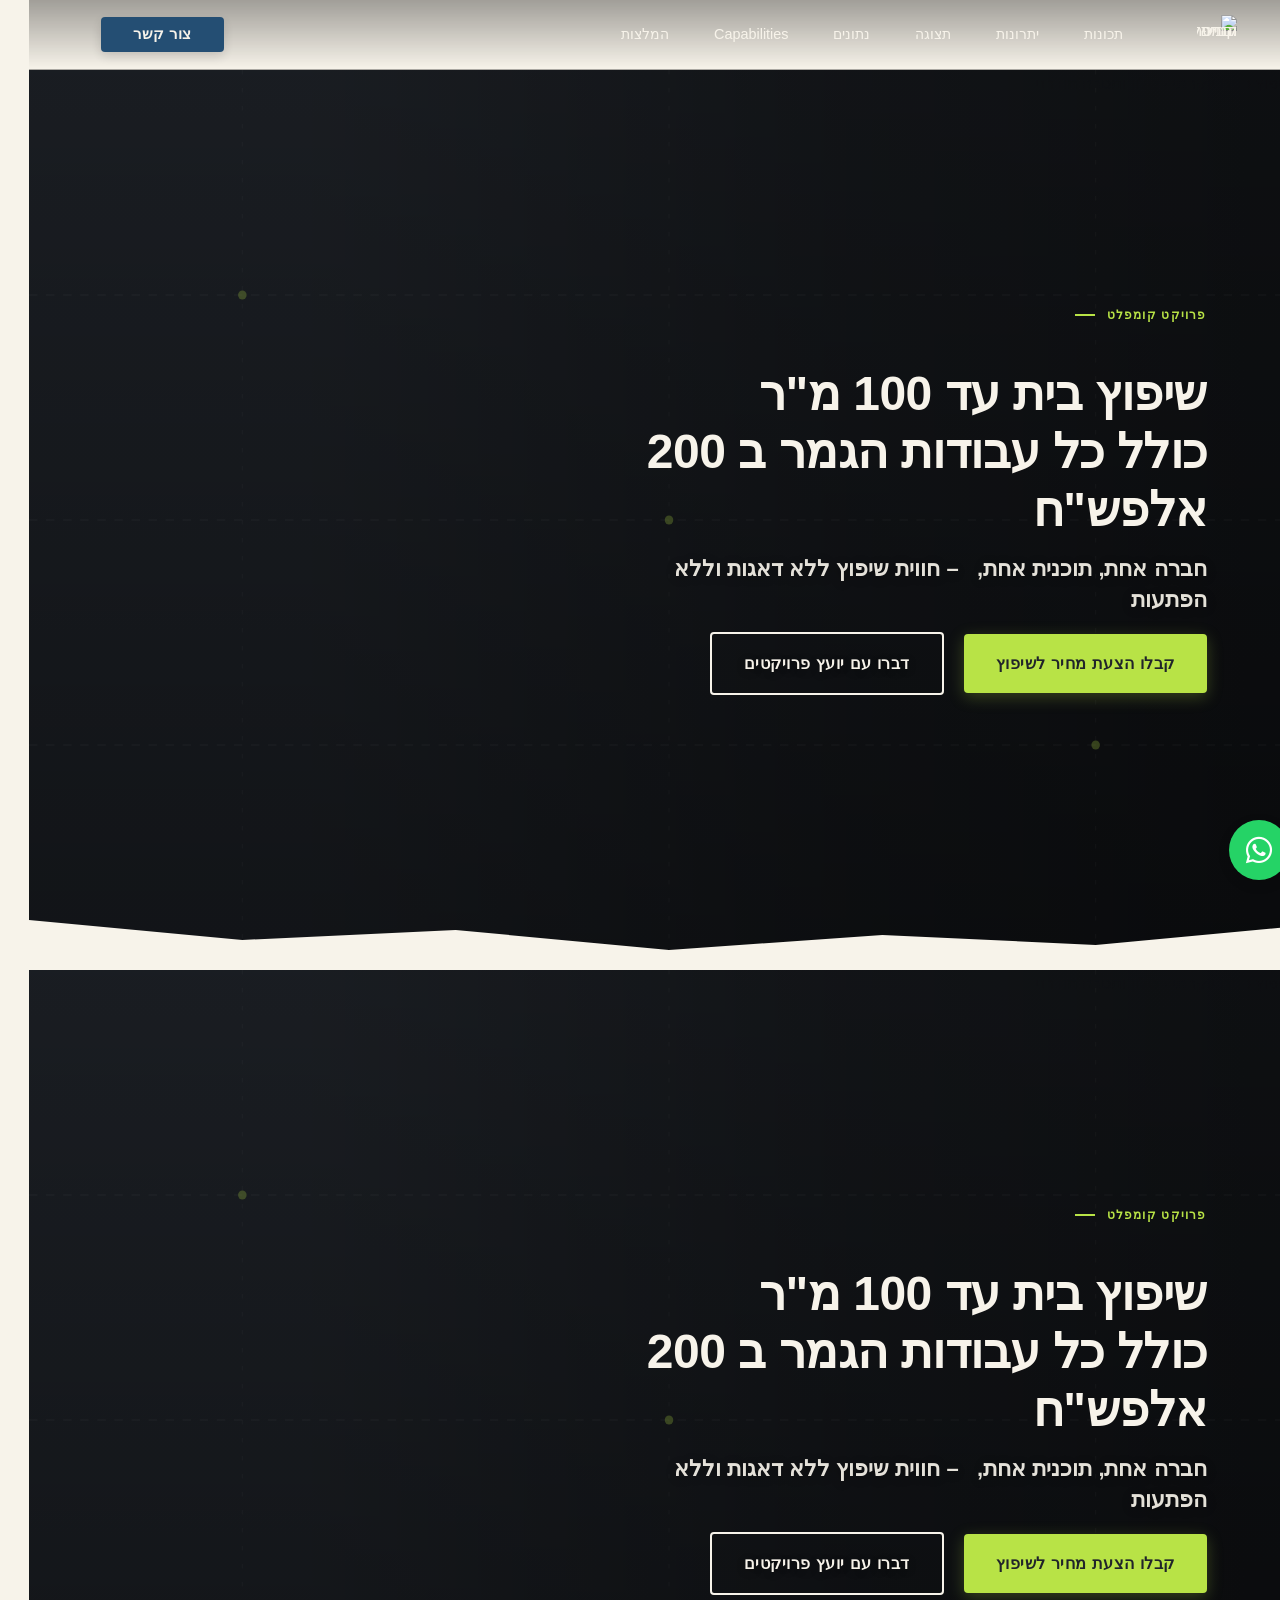
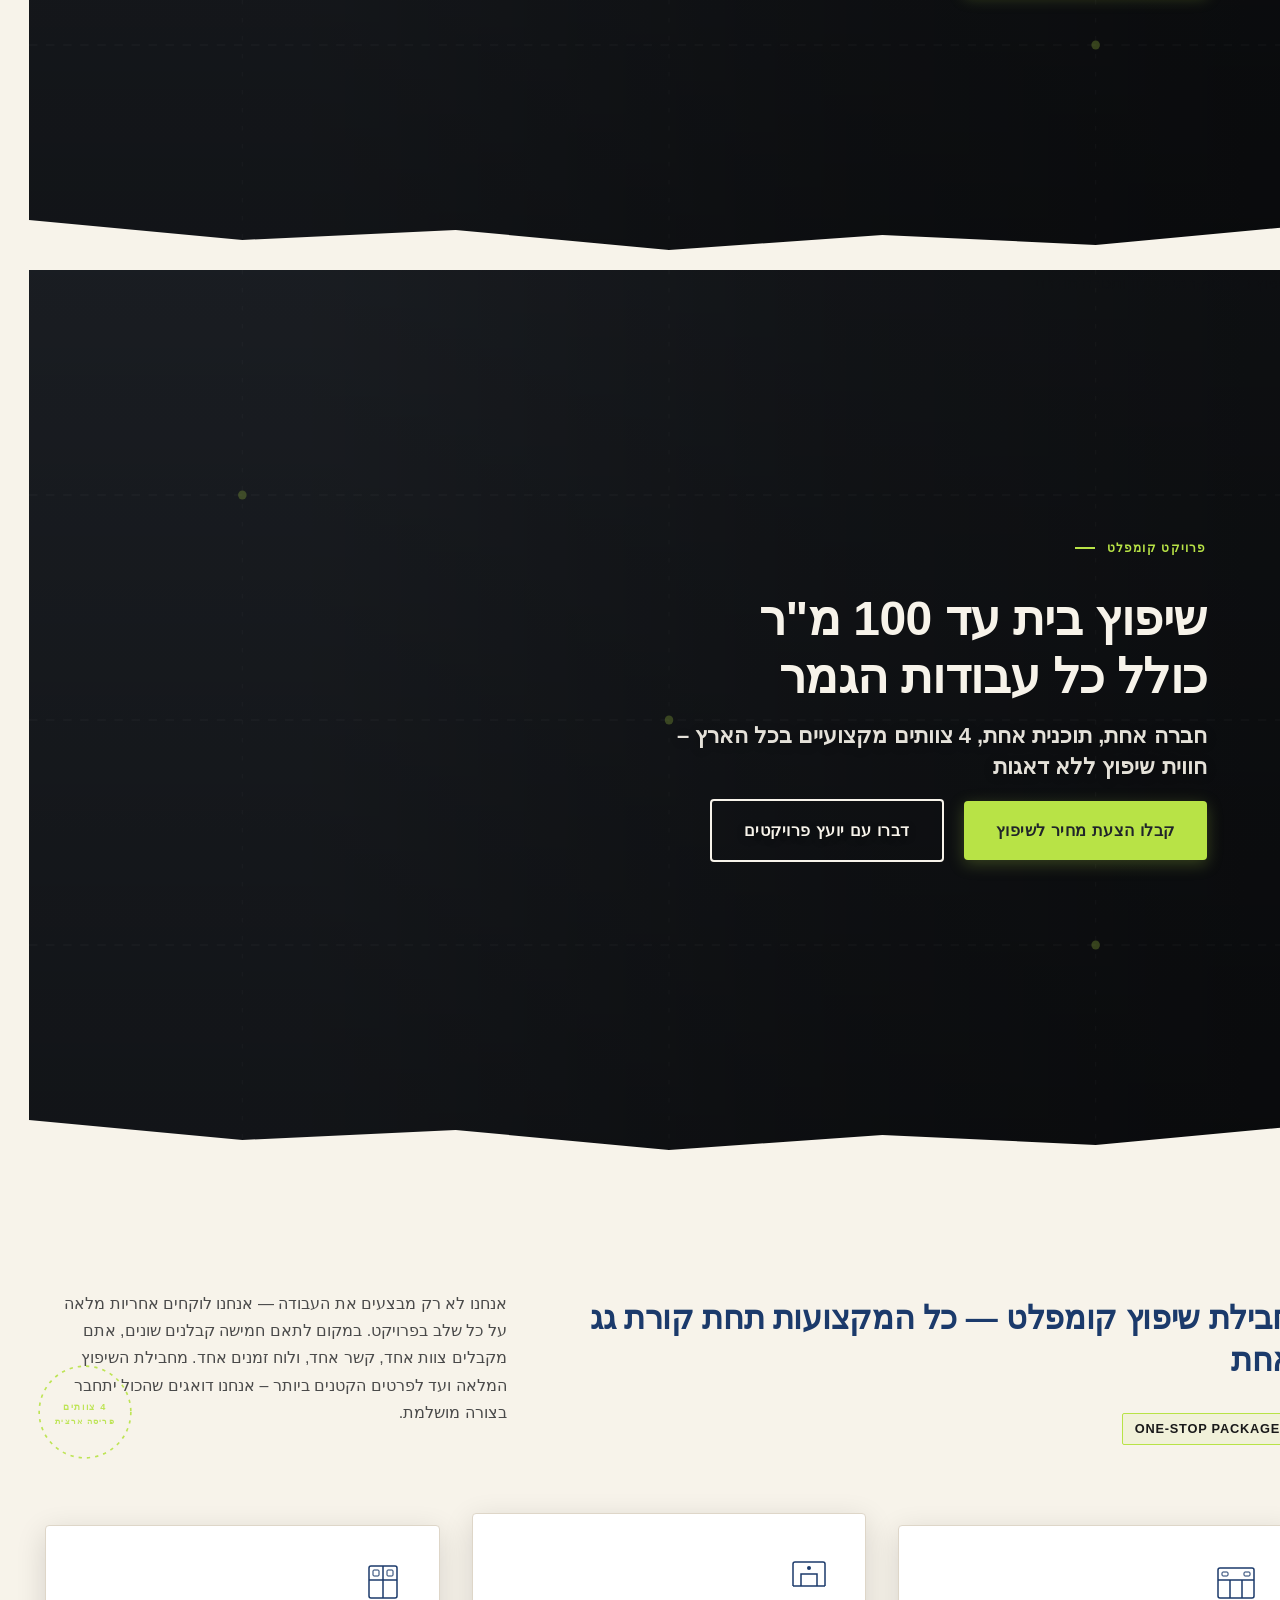
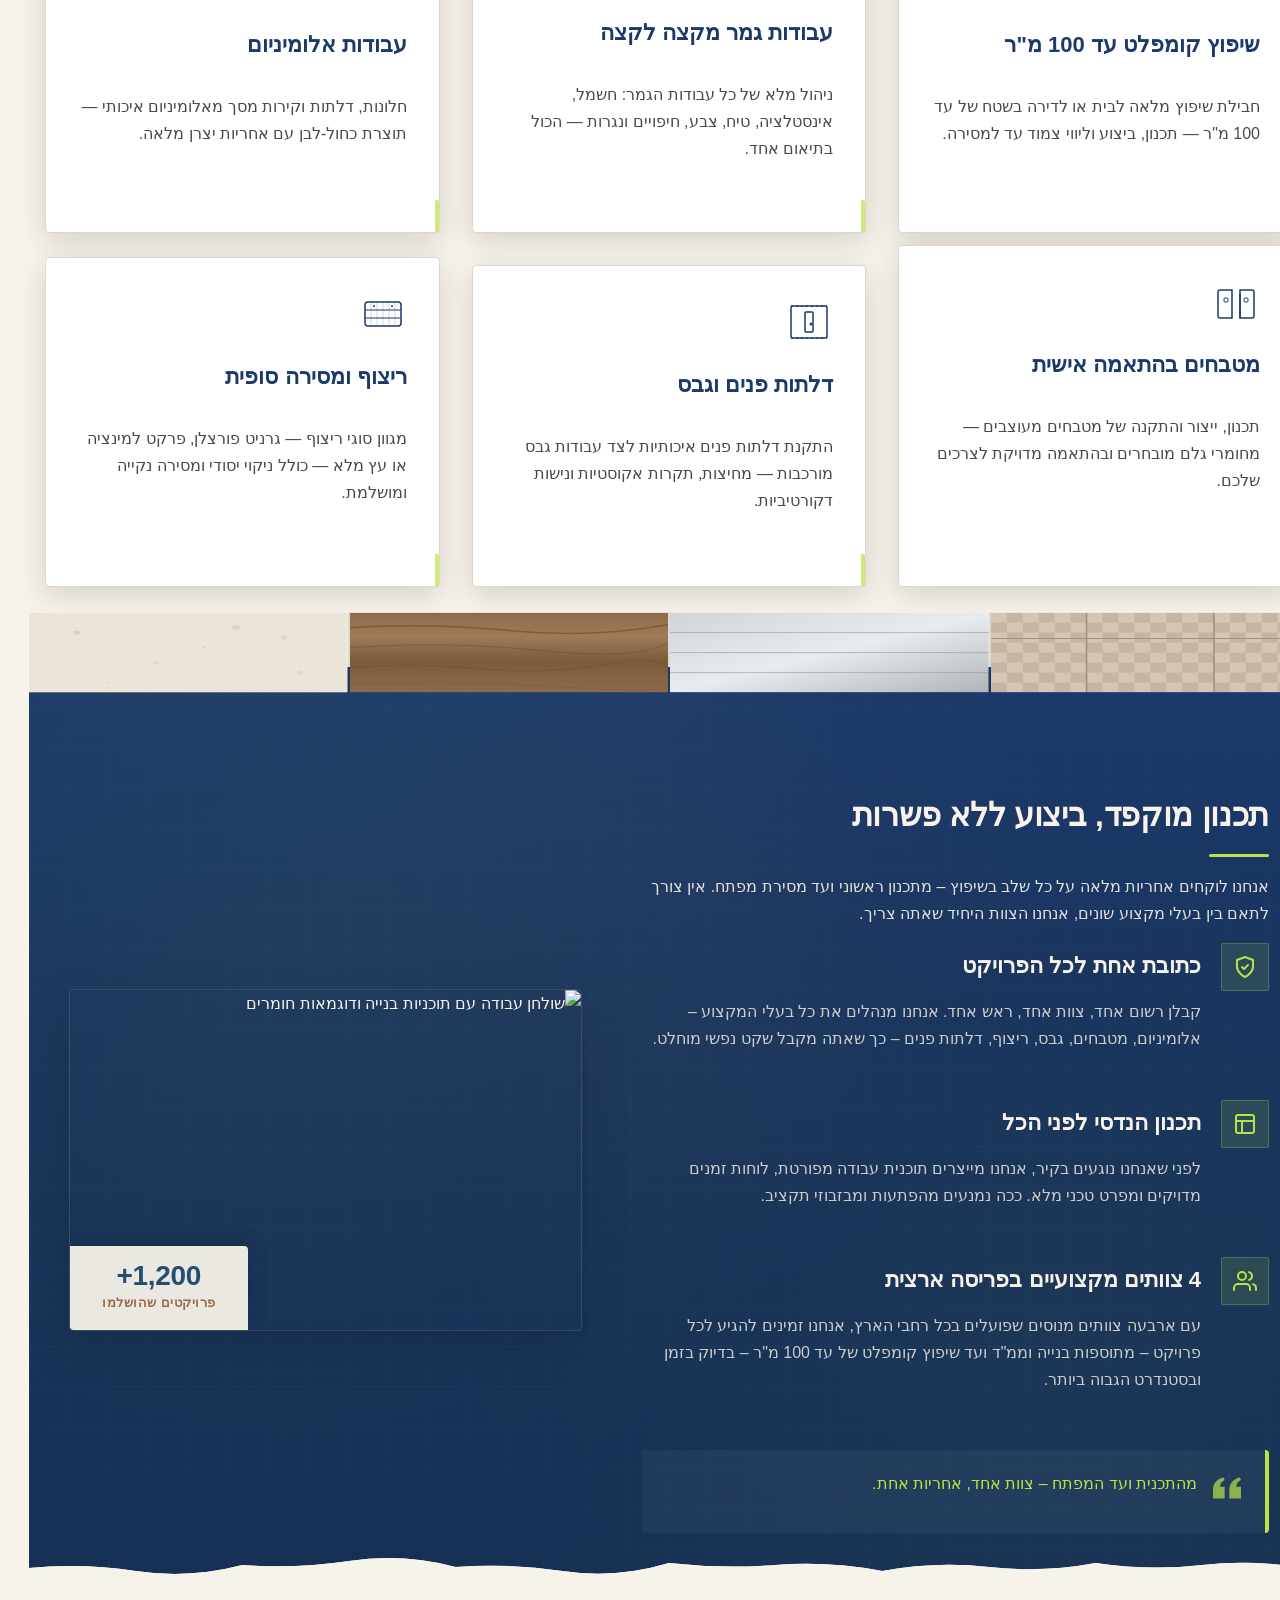
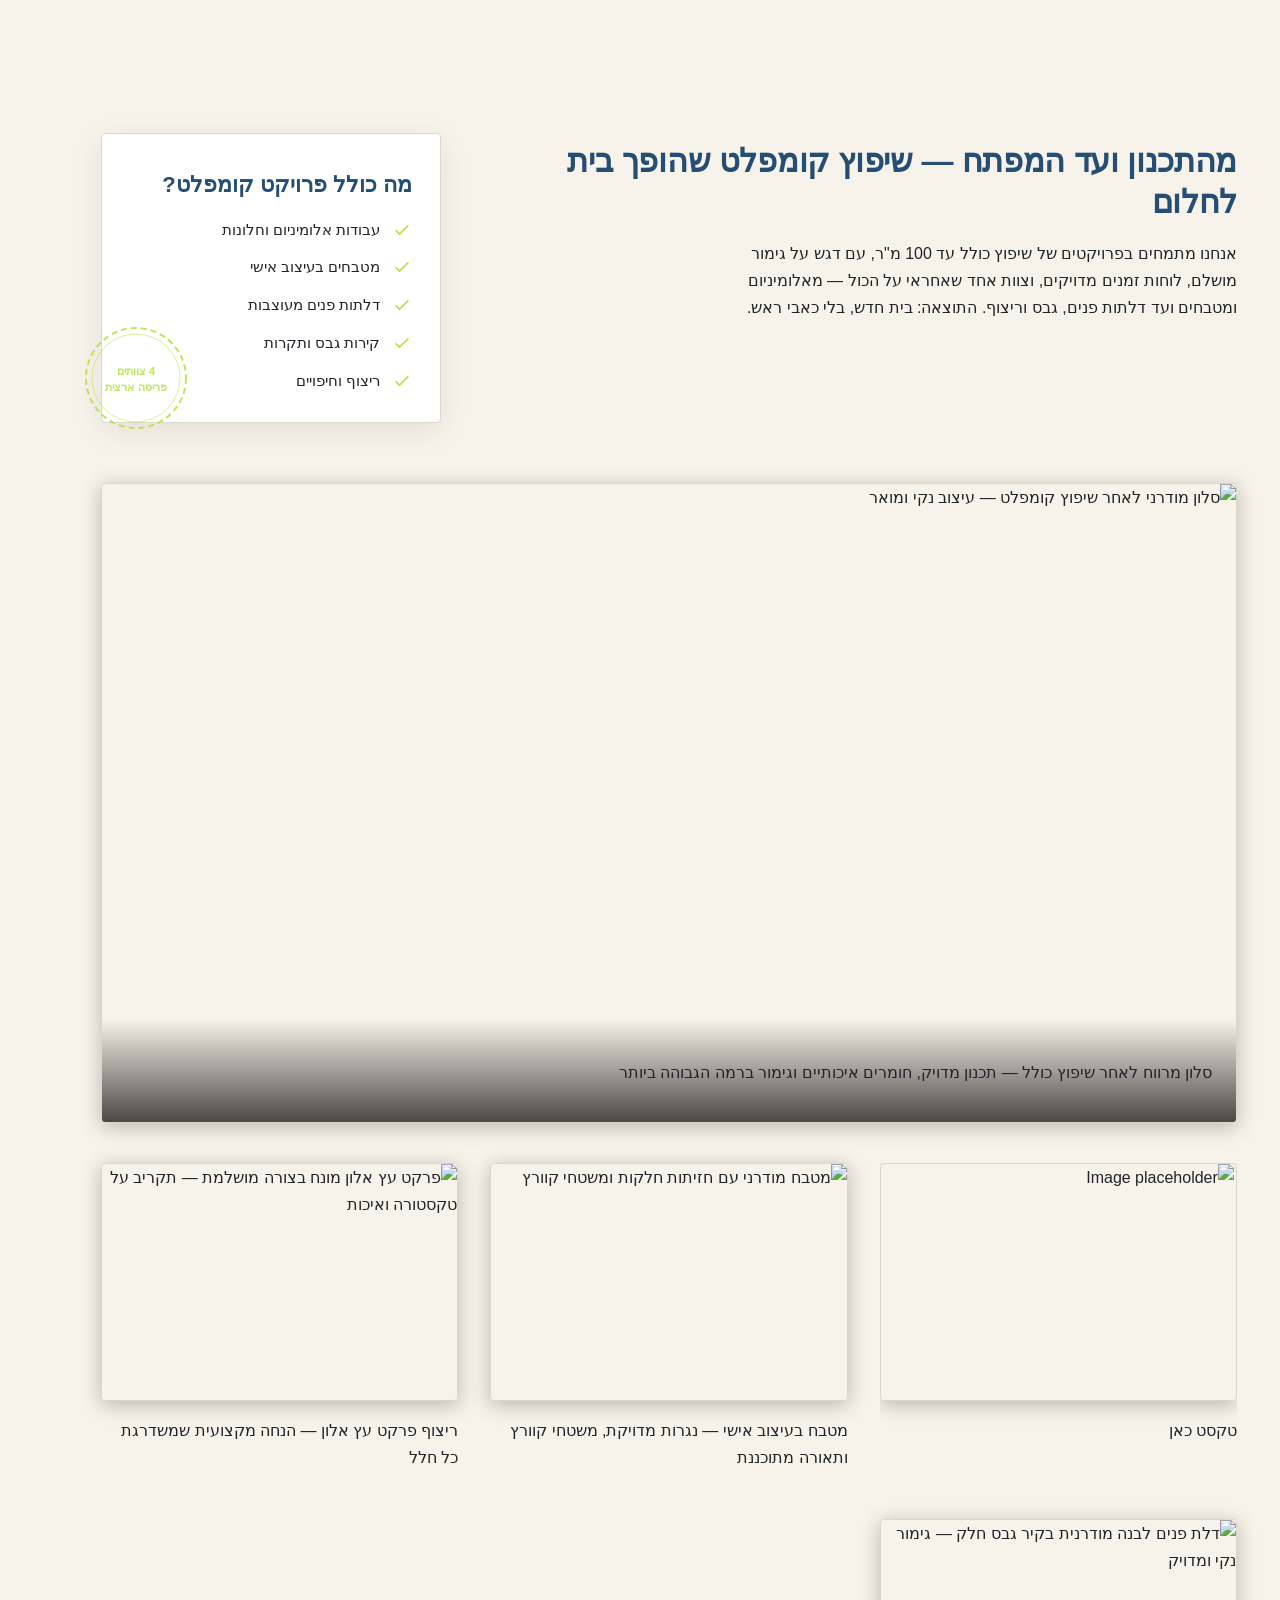
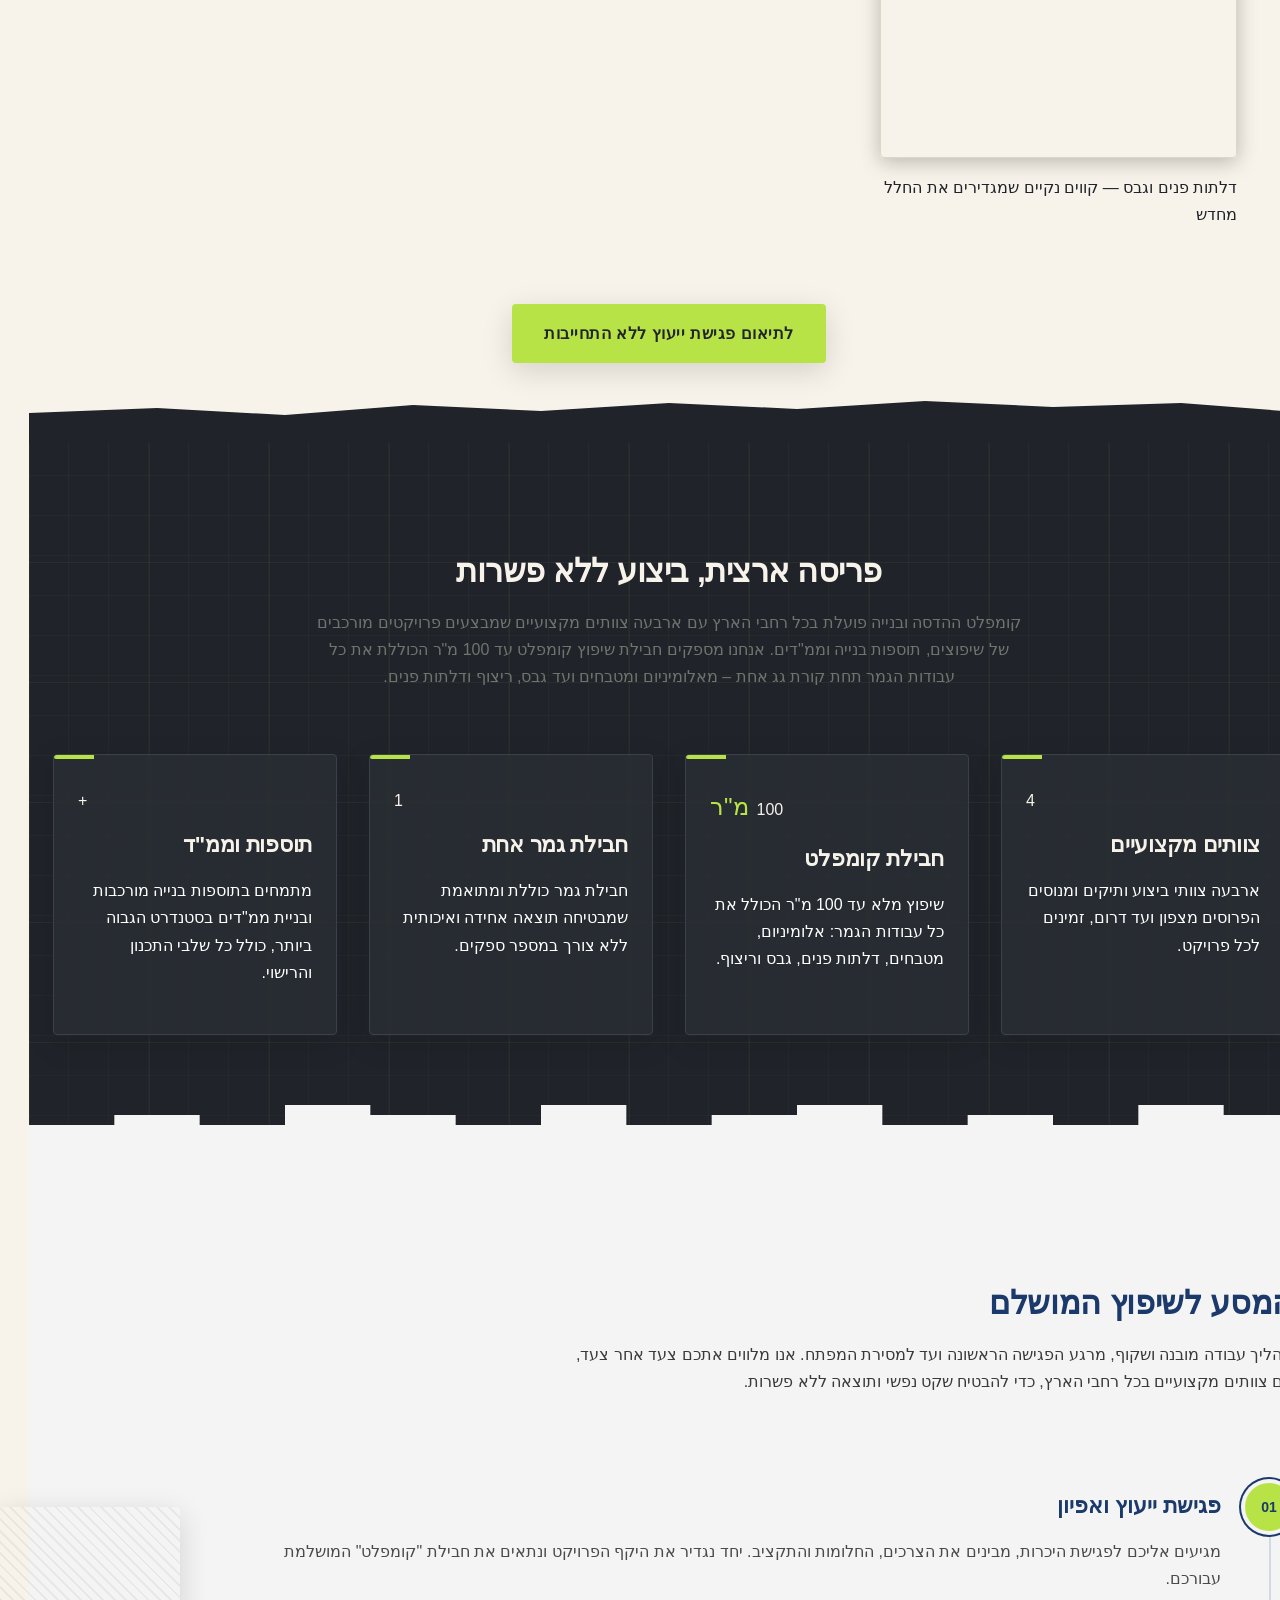
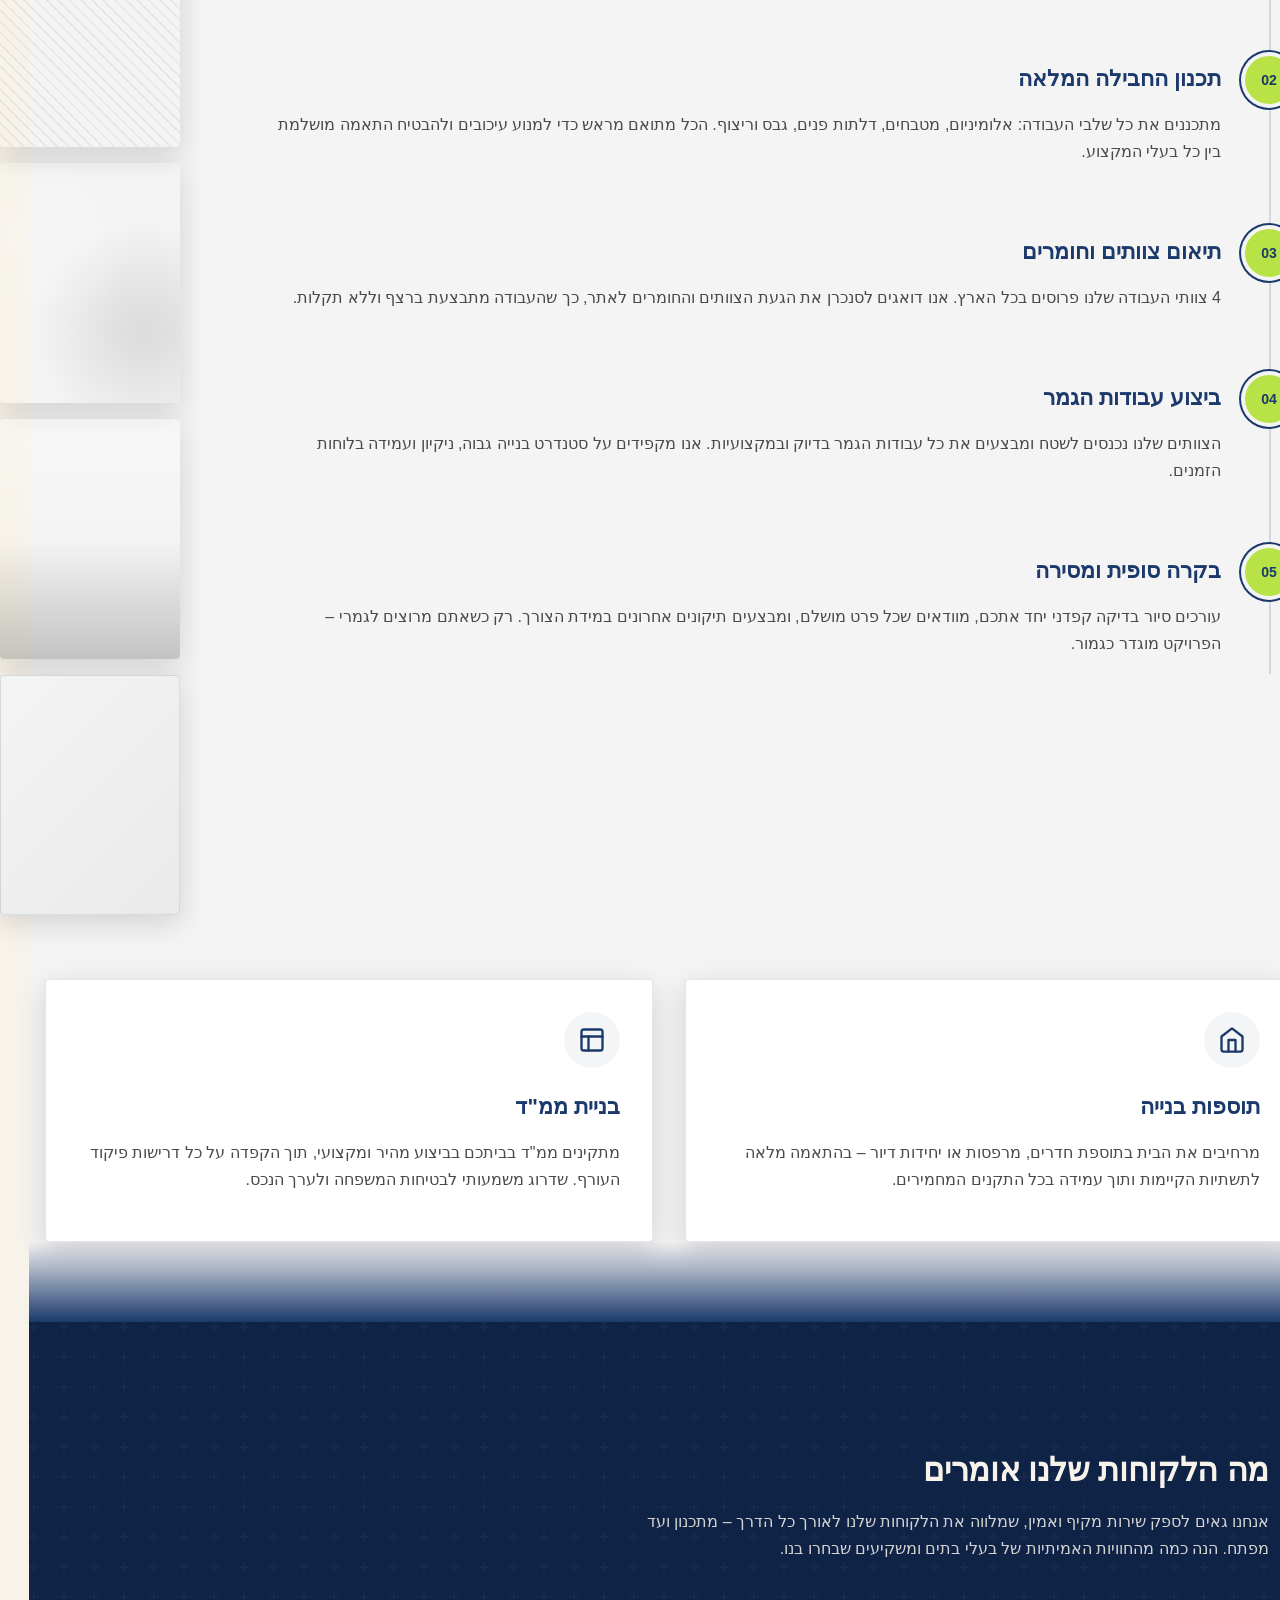
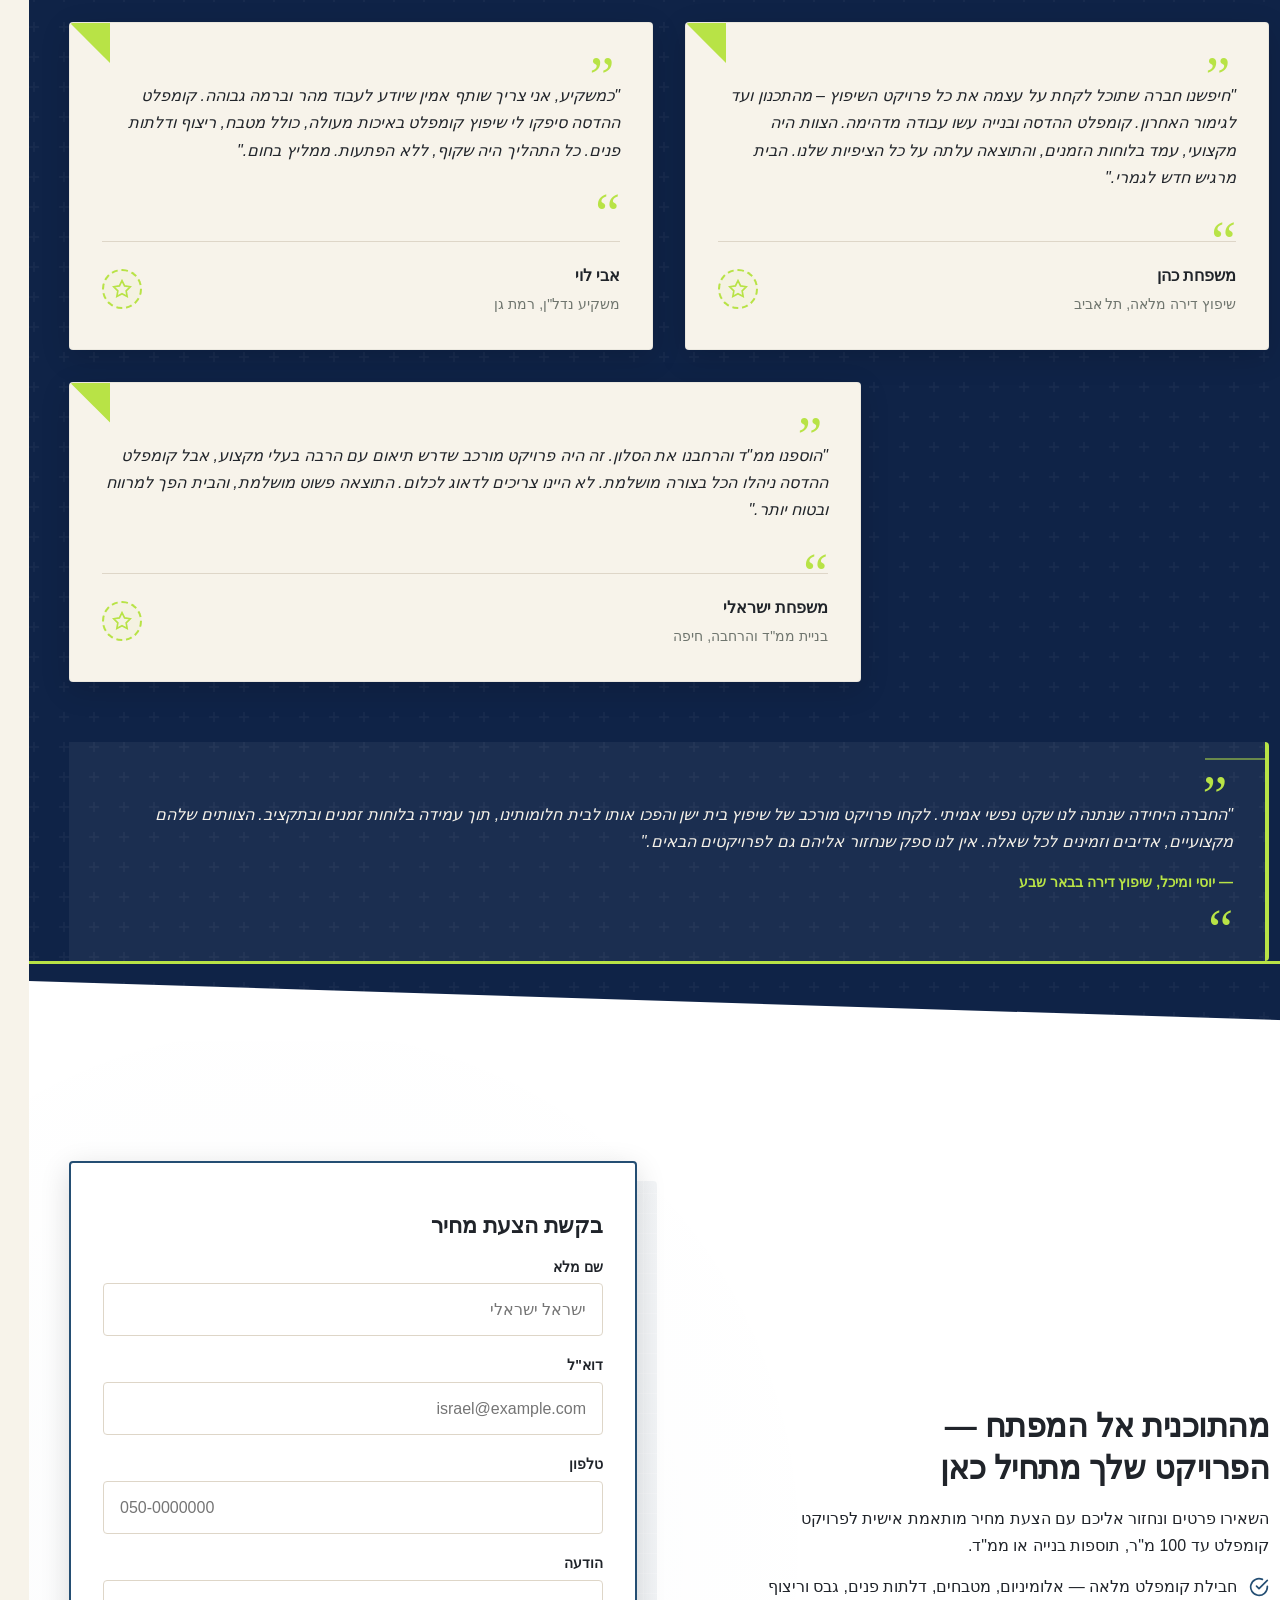
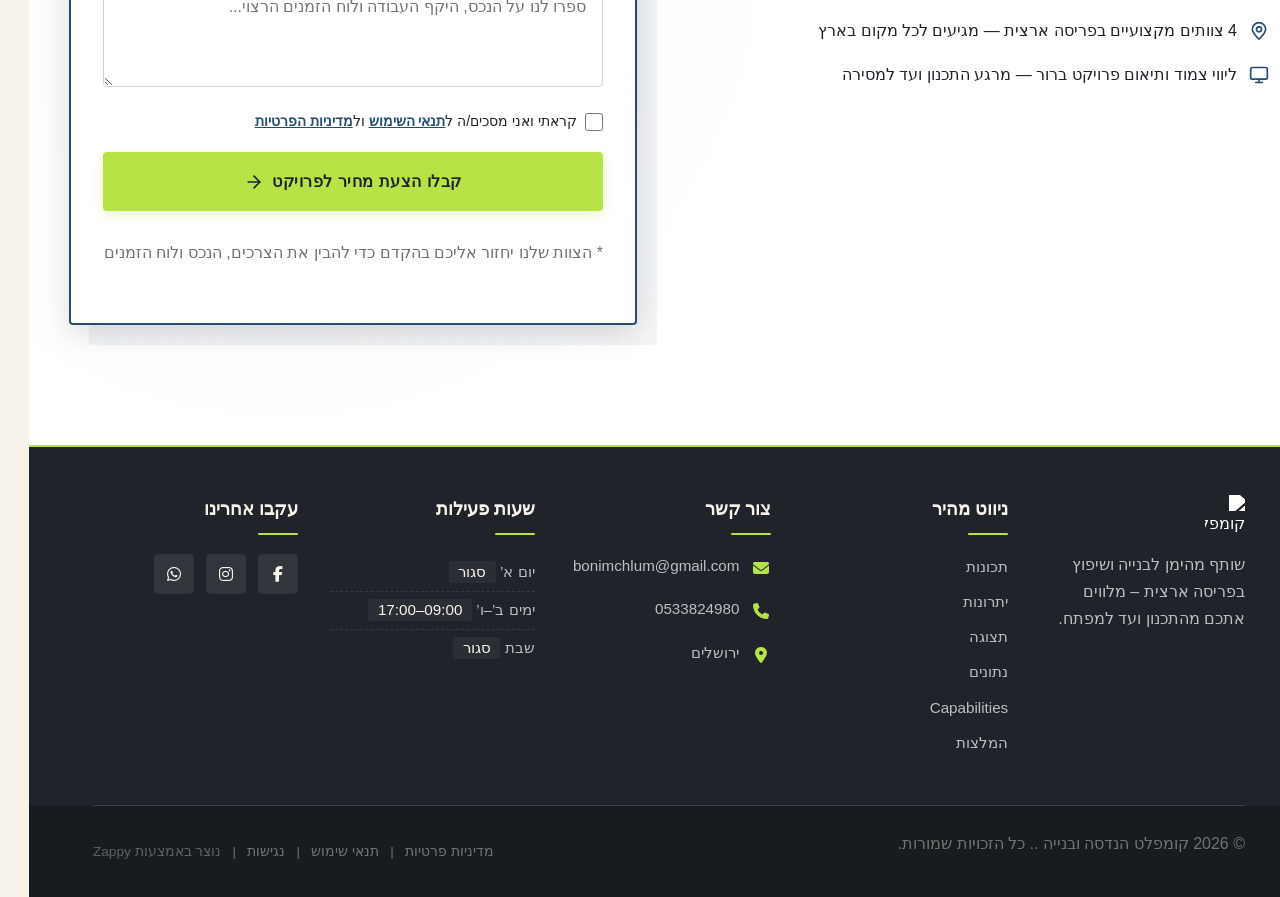
==== commit 0fb7519d: "Background sync: Progressive GitHub Sync" ====
--- a/public/index.html
+++ b/public/index.html
@@ -1 +1 @@
-<!doctype html><html dir="rtl" lang="he"><head><meta charset="UTF-8"><meta content="width=device-width,initial-scale=1" name="viewport"><meta content="index, follow" name="robots"><title>חבילת שיפוץ מלאה עד 100 מ״ר — קומפלט ההדסה ובנייה .</title><meta content="מחפשים שיפוצניק שמספק חוויה כוללת? קומפלט ההדסה מתמחים בחבילות שיפוץ ביתי עם אלומיניום, מטבחים, גבס וריצוף. ארבעה צוותים מקצועיים בפריסה ארצית." name="description"><meta content="שיפוצניק, שיפוצים בירושלים, חבילת שיפוץ מלאה, חברת שיפוצים ארצית, שיפוץ ביתי כולל" name="keywords"><link href="/assets/favicon.ico" rel="icon" type="image/x-icon"><link href="/assets/favicon-16x16.png" rel="icon" type="image/png" sizes="16x16"><link href="/assets/favicon-32x32.png" rel="icon" type="image/png" sizes="32x32"><link href="/assets/favicon-48x48.png" rel="icon" type="image/png" sizes="48x48"><link href="/assets/favicon-192x192.png" rel="icon" type="image/png" sizes="192x192"><link href="/assets/favicon-512x512.png" rel="icon" type="image/png" sizes="512x512"><link href="/assets/apple-touch-icon.png" rel="apple-touch-icon"><script>!function(){"use strict";var t="479a674d-bb8e-450c-9f7f-3952e49abede",e="https://api.zappy5.com/api/analytics/track",a=18e5,n=2592e6,o=!0,i=!0,r=!0;var s=function(){var e="zappy_visitor_"+t,a=null;try{if(a=localStorage.getItem(e)){var o=JSON.parse(a),i=Date.now();if(i-o.created<n)return o.lastSeen=i,localStorage.setItem(e,JSON.stringify(o)),o.id}}catch(t){console.warn("Zappy Analytics: LocalStorage not available")}var r="zv_"+Date.now()+"_"+Math.random().toString(36).substr(2,9);try{localStorage.setItem(e,JSON.stringify({id:r,created:Date.now(),lastSeen:Date.now()}))}catch(t){}return r}(),c=function(){var e="zappy_session_"+t,n=null;try{if(n=sessionStorage.getItem(e)){var o=JSON.parse(n),i=Date.now();if(i-o.timestamp<a)return o.timestamp=i,sessionStorage.setItem(e,JSON.stringify(o)),o.id}}catch(t){console.warn("Zappy Analytics: SessionStorage not available")}var r="zs_"+Date.now()+"_"+Math.random().toString(36).substr(2,9);try{sessionStorage.setItem(e,JSON.stringify({id:r,timestamp:Date.now()}))}catch(t){}return r}();function l(a,n){n=n||{};var o={website_id:t,event_type:a,page_path:window.location.pathname,referrer:document.referrer||"direct",visitor_id:s,session_id:c,metadata:n};if(navigator.sendBeacon){var i=new Blob([JSON.stringify(o)],{type:"application/json"});navigator.sendBeacon(e,i)}else fetch(e,{method:"POST",headers:{"Content-Type":"application/json"},body:JSON.stringify(o),keepalive:!0}).catch(function(t){console.warn("Zappy Analytics: Failed to track event",t)})}o&&l("pageview",{title:document.title,url:window.location.href}),i&&document.addEventListener("click",function(t){var e=t.target;if("BUTTON"===e.tagName||e.closest("button")){var a="BUTTON"===e.tagName?e:e.closest("button");l("click",{element:"button",text:a.textContent.trim().substring(0,100),id:a.id||null,class:a.className||null})}else if("A"===e.tagName||e.closest("a")){var n="A"===e.tagName?e:e.closest("a");l("navigation",{element:"link",text:n.textContent.trim().substring(0,100),href:n.href,external:n.hostname!==window.location.hostname})}},!0),r&&document.addEventListener("submit",function(t){var e=t.target;l("form_submit",{form_id:e.id||null,form_name:e.name||null,form_action:e.action||null,form_method:e.method||"GET"})},!0);var d=Date.now();window.addEventListener("beforeunload",function(){l("page_unload",{time_on_page:Math.floor((Date.now()-d)/1e3),page_path:window.location.pathname})}),window.zappyAnalytics={track:l,getVisitorId:function(){return s},getSessionId:function(){return c}}}()</script><meta content="חבילת שיפוץ מלאה עד 100 מ״ר — קומפלט ההדסה ובנייה ." property="og:title"><meta content="מחפשים שיפוצניק שמספק חוויה כוללת? קומפלט ההדסה מתמחים בחבילות שיפוץ ביתי עם אלומיניום, מטבחים, גבס וריצוף. ארבעה צוותים מקצועיים בפריסה ארצית." property="og:description"><meta content="summary_large_image" name="twitter:card"><meta content="חבילת שיפוץ מלאה עד 100 מ״ר — קומפלט ההדסה ובנייה ." name="twitter:title"><meta content="מחפשים שיפוצניק שמספק חוויה כוללת? קומפלט ההדסה מתמחים בחבילות שיפוץ ביתי עם אלומיניום, מטבחים, גבס וריצוף. ארבעה צוותים מקצועיים בפריסה ארצית." name="twitter:description"><meta content="website" property="og:type"><meta content="he_IL" property="og:locale"><style>.skip-link{position:absolute;top:0;left:0;transform:translateY(-200%);padding:12px 18px;background:var(--bg-dark,#1a1a1a);color:var(--text-light,#fff);font-weight:600;border-radius:0 0 8px 0;z-index:10000}.skip-link:focus{transform:none;outline:2px solid var(--ring,#fff);outline-offset:2px}:focus-visible{outline:2px solid var(--ring,currentColor);outline-offset:3px}</style><link href="/assets/favicon.ico" rel="icon" type="image/x-icon"><link href="/assets/favicon-16x16.png" rel="icon" type="image/png" sizes="16x16"><link href="/assets/favicon-32x32.png" rel="icon" type="image/png" sizes="32x32"><link href="/assets/favicon-48x48.png" rel="icon" type="image/png" sizes="48x48"><link href="/assets/favicon-192x192.png" rel="icon" type="image/png" sizes="192x192"><link href="/assets/favicon-512x512.png" rel="icon" type="image/png" sizes="512x512"><link href="/assets/apple-touch-icon.png" rel="apple-touch-icon"><link href="https://cdn.jsdelivr.net/npm/vanilla-cookieconsent@3/dist/cookieconsent.css" rel="stylesheet"><style id="zappy-critical-above-fold-css">html{box-sizing:border-box;-webkit-text-size-adjust:100%}*,::after,::before{box-sizing:inherit}body{margin:0;min-width:320px;overflow-x:clip}img,svg,video{max-width:100%;height:auto}main{display:block}.container{width:min(100% - 32px,1200px);margin-inline:auto}.navbar,header .navbar,header[role=banner],nav.navbar{position:relative;z-index:1000;width:100%}.nav-container,.navbar .container{display:flex;align-items:center;justify-content:space-between;min-height:64px}.logo,.logo-link img{display:block;width:35px;height:35px;object-fit:contain}#navMenu,.nav-menu{list-style:none}.fa,.fa-brands,.fa-regular,.fa-solid,.fab,.far,.fas{display:inline-block;min-width:1em;text-align:center}html:not(#zappy-noop) .navbar:has(.nav-ecommerce-icons)>.phone-header-btn,html:not(#zappy-noop)[data-zappy-site-type=ecommerce] .phone-header-btn{display:none!important;visibility:hidden!important;width:0!important;height:0!important;pointer-events:none!important}.hero-section,.index-hero-section,section[class*=hero]{position:relative;overflow:hidden;min-height:560px}.hero-bg-image,.hero-bg-wrapper,section[class*=hero] [class*=hero-bg]{position:absolute;inset:0;width:100%;height:100%}.hero-bg-image img,.hero-bg-wrapper img,section[class*=hero] [data-hero-bg],section[class*=hero] img[data-hero-background=true]{width:100%!important;height:100%!important;object-fit:cover!important;display:block}.hero-content,section[class*=hero] .container{position:relative;z-index:2}@media(max-width:768px){:root{--header-height:72px;--total-header-height:72px;--zappy-mobile-menu-top:72px}html[data-zappy-site-type=ecommerce] body{padding-top:var(--total-header-height,72px)}html[data-zappy-site-type=ecommerce] body>.navbar:not(.zappy-catalog-menu),html[data-zappy-site-type=ecommerce] body>nav.navbar{position:fixed!important;top:0;left:0;right:0;z-index:100000;width:100%;margin-bottom:0}.zappy-catalog-menu{position:fixed;top:var(--header-height,72px);left:0;right:0;z-index:99999}.nav-container,.navbar .container{min-height:60px}#navMenu,.nav-menu{max-width:100vw;overflow-x:hidden}.hero-section,.index-hero-section,section[class*=hero]{min-height:100svh}.hero-bg-image,.hero-bg-wrapper,.hero-scrim{min-height:100svh}}</style><link href="/styles.css" rel="preload" as="style"><link href="/styles.css" rel="stylesheet" media="print" onload='this.media="all"'><noscript><link href="/styles.css" rel="stylesheet"></noscript><script>window.ZAPPY_WEBSITE_ID="479a674d-bb8e-450c-9f7f-3952e49abede",window.ZAPPY_API_BASE="https://api.zappy5.com"</script><link href="/assets/site-index-hero-image-1.webp" rel="preload" as="image" fetchpriority="high"><style id="zappy-dropdown-submenu-styles">#navMenu li:has(.sub-menu),.nav-menu li:has(.sub-menu),.navbar li:has(.sub-menu),nav li:has(.sub-menu){position:relative}#navMenu .sub-menu,.nav-menu .sub-menu,.navbar .sub-menu,nav .sub-menu{display:block!important;position:absolute!important;top:100%;left:0;min-width:220px;background:#fff;border-radius:8px;box-shadow:0 8px 25px rgba(0,0,0,.15);padding:8px 0;opacity:0;visibility:hidden;transform:translateY(10px);transition:all .3s ease;z-index:1000;list-style:none;pointer-events:none}#navMenu li:hover>.sub-menu,.nav-menu li:hover>.sub-menu,.navbar li:hover>.sub-menu,nav li:hover>.sub-menu{opacity:1!important;visibility:visible!important;transform:translateY(0)!important;pointer-events:auto!important}.sub-menu li{list-style:none;margin:0;padding:0}.sub-menu a{display:block!important;padding:10px 16px!important;color:var(--text-dark,#333)!important;font-weight:500;text-decoration:none;white-space:nowrap;transition:background-color .2s}.sub-menu .zappy-nav-child>a{padding-left:28px!important;font-size:.9em!important;opacity:.85!important}[dir=rtl] .sub-menu .zappy-nav-child>a,html[lang=ar] .sub-menu .zappy-nav-child>a,html[lang=he] .sub-menu .zappy-nav-child>a{padding-left:10px!important;padding-right:28px!important}.sub-menu .zappy-nav-parent>a{font-weight:600!important}.sub-menu a:hover{background-color:#f5f5f5}[dir=rtl] .nav-menu .sub-menu,[dir=rtl] .navbar .sub-menu,[dir=rtl] nav .sub-menu,html[lang=ar] .nav-menu .sub-menu,html[lang=ar] .navbar .sub-menu,html[lang=ar] nav .sub-menu,html[lang=he] .nav-menu .sub-menu,html[lang=he] .navbar .sub-menu,html[lang=he] nav .sub-menu{left:auto!important;right:0!important}.sub-menu:empty,.sub-menu:not(:has(li)):not(:has(> a)),.sub-menu:not(:has(li:not(.zappy-hidden-menu-item))):not(:has(> a)){display:none!important;opacity:0!important;visibility:hidden!important;pointer-events:none!important}li:has(.menu-group-title):hover>.sub-menu{opacity:1!important;visibility:visible!important;transform:translateY(0)!important;pointer-events:auto!important}#navMenu>li>.menu-group-title,.nav-menu>li>.menu-group-title{display:inline-block;padding:.5rem 1rem;cursor:default;user-select:none}@media (max-width:768px){#navMenu .sub-menu,.nav-menu .sub-menu,.navbar .sub-menu,nav .sub-menu{position:static!important;transform:none!important;box-shadow:none!important;background:0 0!important;max-height:0;overflow:hidden;opacity:0;visibility:hidden;transition:max-height .3s ease,opacity .3s ease;padding:0!important;border-radius:0!important}#navMenu .sub-menu.mobile-expanded,.nav-menu .sub-menu.mobile-expanded,.navbar .sub-menu.mobile-expanded{max-height:none!important;overflow-y:visible!important;opacity:1!important;visibility:visible!important;padding:8px 0 8px 16px!important}[dir=rtl] .sub-menu.mobile-expanded,html[lang=he] .sub-menu.mobile-expanded{padding:8px 16px 8px 0!important}#navMenu li:hover>.sub-menu,.nav-menu li:hover>.sub-menu,.navbar li:hover>.sub-menu,nav li:hover>.sub-menu{opacity:0;visibility:hidden;pointer-events:none}#navMenu li>.sub-menu.mobile-expanded,.nav-menu li>.sub-menu.mobile-expanded,.navbar li>.sub-menu.mobile-expanded,nav li>.sub-menu.mobile-expanded{opacity:1!important;visibility:visible!important;pointer-events:auto!important}#navMenu li:has(.sub-menu),.nav-menu li:has(.sub-menu),.navbar li:has(.sub-menu),nav li:has(.sub-menu){display:flex!important;flex-wrap:wrap!important;align-items:center!important;position:relative!important;min-height:44px!important}#navMenu li:has(.sub-menu)>a,.nav-menu li:has(.sub-menu)>a,.navbar li:has(.sub-menu)>a,nav li:has(.sub-menu)>a{flex:1!important;min-width:0!important}#navMenu li:has(.sub-menu)>.menu-group-title,.nav-menu li:has(.sub-menu)>.menu-group-title,.navbar li:has(.sub-menu)>.menu-group-title,nav li:has(.sub-menu)>.menu-group-title{flex:1!important;min-width:0!important;padding:0!important;line-height:inherit!important}#navMenu li:has(.sub-menu)>.sub-menu,.nav-menu li:has(.sub-menu)>.sub-menu,.navbar li:has(.sub-menu)>.sub-menu,nav li:has(.sub-menu)>.sub-menu{flex-basis:100%!important;width:100%!important}#navMenu li:has(.sub-menu)>a [class*=arrow],#navMenu li:has(.sub-menu)>a [class*=chevron],.nav-menu li:has(.sub-menu)>a .fa-angle-down,.nav-menu li:has(.sub-menu)>a .fa-chevron-down,.nav-menu li:has(.sub-menu)>a [class*=arrow],.nav-menu li:has(.sub-menu)>a [class*=chevron],nav li:has(.sub-menu)>a [class*=arrow],nav li:has(.sub-menu)>a [class*=chevron]{display:none!important;visibility:hidden!important}.mobile-submenu-toggle{display:flex!important;align-items:center!important;justify-content:center!important;width:44px!important;height:auto!important;background:0 0!important;border:none!important;cursor:pointer!important;color:var(--text-light)!important;position:static!important;flex-shrink:0!important;align-self:stretch!important;z-index:2!important;padding:0!important;margin:0!important}.mobile-submenu-toggle::after{content:''!important;width:0!important;height:0!important;border-left:6px solid transparent!important;border-right:6px solid transparent!important;border-top:7px solid currentColor!important;transition:transform .3s ease!important}.mobile-submenu-toggle.expanded::after{transform:rotate(180deg)!important}.sub-menu a{padding:10px 0!important;display:block!important;color:var(--text-light)!important;white-space:normal!important}.sub-menu .zappy-nav-child>a{padding-left:28px!important;font-size:.9em!important;opacity:.85!important}[dir=rtl] .sub-menu .zappy-nav-child>a,html[lang=ar] .sub-menu .zappy-nav-child>a,html[lang=he] .sub-menu .zappy-nav-child>a{padding-left:0!important;padding-right:28px!important}.sub-menu .zappy-nav-parent>a{font-weight:600!important}#navMenu.active,.nav-menu.active{max-width:100vw!important;overflow-x:hidden!important;box-sizing:border-box!important}.navbar .sub-menu li a,.zappy-products-dropdown .sub-menu a,nav.navbar .sub-menu li a{color:var(--text-light)!important}}@media (min-width:769px){.mobile-submenu-toggle{display:none!important}}</style><style id="zappy-widget-visibility">html[dir=rtl] .whatsapp-float{right:20px!important;left:auto!important}html:not([dir]) .whatsapp-float,html[dir=ltr] .whatsapp-float{left:20px!important;right:auto!important}html[dir=rtl] #mic-access-tool-general-button,html[dir=rtl] #mic-init-access-tool #mic-access-tool-general-button,html[dir=rtl] #mic-init-access-tool .mic-access-tool-general-button,html[dir=rtl] ._access-icon,html[dir=rtl] .mic-access-tool-general-button{left:20px!important;right:auto!important}html:not([dir]) #mic-access-tool-general-button,html:not([dir]) #mic-init-access-tool #mic-access-tool-general-button,html:not([dir]) #mic-init-access-tool .mic-access-tool-general-button,html:not([dir]) ._access-icon,html:not([dir]) .mic-access-tool-general-button,html[dir=ltr] #mic-access-tool-general-button,html[dir=ltr] #mic-init-access-tool #mic-access-tool-general-button,html[dir=ltr] #mic-init-access-tool .mic-access-tool-general-button,html[dir=ltr] ._access-icon,html[dir=ltr] .mic-access-tool-general-button{right:20px!important;left:auto!important}@media (max-width:768px){.whatsapp-float{display:flex!important}}@media (min-width:769px){.whatsapp-float{display:flex!important}}@media (max-width:768px){#mic-access-tool-general-button,#mic-init-access-tool #mic-access-tool-general-button,#mic-init-access-tool .mic-access-tool-general-button,._access-icon,.mic-access-tool-general-button{display:flex!important;visibility:visible!important;opacity:1!important;pointer-events:auto!important}#mic-access-tool-box.opened-mic-access-tool,#mic-init-access-tool #mic-access-tool-box.opened-mic-access-tool,.mic-access-tool-box.opened-mic-access-tool{visibility:visible!important;opacity:1!important;pointer-events:auto!important}}@media (min-width:769px){#mic-access-tool-general-button,#mic-init-access-tool #mic-access-tool-general-button,#mic-init-access-tool .mic-access-tool-general-button,._access-icon,.mic-access-tool-general-button{display:flex!important;visibility:visible!important;opacity:1!important;pointer-events:auto!important}#mic-access-tool-box.opened-mic-access-tool,#mic-init-access-tool #mic-access-tool-box.opened-mic-access-tool,.mic-access-tool-box.opened-mic-access-tool{visibility:visible!important;opacity:1!important;pointer-events:auto!important}}</style></head><body><a href="#main" class="skip-link">דלג לתוכן הראשי</a><nav class="navbar" dir="rtl"><button class="mobile-toggle" aria-label="Menu" id="mobileToggle"><svg viewBox="0 0 24 24" fill="none" height="24" width="24" class="hamburger-icon"><path d="M3 12h18M3 6h18M3 18h18" stroke="currentColor" stroke-width="2" stroke-linecap="round"></path></svg> <svg viewBox="0 0 24 24" fill="none" height="24" width="24" class="close-icon" style="display:none"><path d="M18 6L6 18M6 6l12 12" stroke="currentColor" stroke-width="2" stroke-linecap="round"></path></svg></button> <button class="phone-header-btn" aria-label="Call" data-phone="0533824980"><svg viewBox="0 0 24 24" fill="currentColor" height="20" width="20"><path d="M22 16.92v3a2 2 0 0 1-2.18 2 19.79 19.79 0 0 1-8.63-3.07 19.5 19.5 0 0 1-6-6 19.79 19.79 0 0 1-3.07-8.67A2 2 0 0 1 4.11 2h3a2 2 0 0 1 2 1.72 12.84 12.84 0 0 0 .7 2.81 2 2 0 0 1-.45 2.11L8.09 9.91a16 16 0 0 0 6 6l1.27-1.27a2 2 0 0 1 2.11-.45 12.84 12.84 0 0 0 2.81.7A2 2 0 0 1 22 16.92z"></path></svg></button><div class="nav-container"><div class="nav-right-group"><div class="nav-brand"><a href="/" class="logo-link"><img alt="קומפלט הנדסה ובנייה ." decoding="async" height="35" src="/assets/site-----image-1.webp" width="35" class="logo"></a></div><ul class="nav-menu" id="navMenu"><li><a href="#features">תכונות</a></li><li><a href="#benefits">יתרונות</a></li><li><a href="#showcase">תצוגה</a></li><li><a href="#stats">נתונים</a></li><li><a href="#capabilities">Capabilities</a></li><li><a href="#testimonials">המלצות</a></li><li class="mobile-contact-link nav-cta-mobile-item"><a href="#cta" class="nav-cta-btn">צור קשר</a></li></ul></div><div class="nav-cta-container"><a href="#cta" class="nav-cta-btn">צור קשר</a></div></div></nav><script>window.addEventListener("load",function(){const e=document.querySelector(".navbar, nav, header");if(!e)return void console.log("[Navbar] Navbar element not found");let t=document.getElementById("mobileToggle")||document.querySelector(".mobile-toggle")||document.querySelector(".hamburger")||document.querySelector(".hamburger-menu")||document.querySelector(".menu-toggle")||document.querySelector(".burger-menu")||document.querySelector('[aria-label="Menu"]')||document.querySelector('[aria-label="תפריט"]');const o=document.querySelector(".phone-header-btn"),n=window.getComputedStyle(e);let r=n.backgroundColor;if(console.log("[Navbar] Initial navbar background:",r),"transparent"===r||"rgba(0, 0, 0, 0)"===r||r.startsWith("rgba")&&r.includes(", 0)")){const e=n.backgroundImage;if(e&&"none"!==e)console.log("[Navbar] Navbar has background image/gradient, using dark text"),r="rgb(240, 240, 240)";else{const e=window.getComputedStyle(document.body).backgroundColor;console.log("[Navbar] Navbar transparent, using body background:",e),r=e}}const a=r.match(/\d+/g);if(a&&a.length>=3){const e=(.299*parseInt(a[0])+.587*parseInt(a[1])+.114*parseInt(a[2]))/255;console.log("[Navbar] Mobile button colors preserved from Claude CSS (luminance:",e.toFixed(2)+")");const n=document.createElement("style");n.id="zappy-mobile-nav-fix";document.documentElement.lang;document.documentElement.dir,n.textContent='\n        /* Hide mobile buttons on desktop, show only on mobile */\n        @media (min-width: 769px) {\n          .mobile-toggle,\n          .phone-header-btn {\n            display: none !important;\n          }\n        }\n        \n        /* Show and position mobile buttons correctly on mobile */\n        @media (max-width: 768px) {\n          .navbar,\n          nav.navbar {\n            min-height: 70px !important;\n          }\n\n          .mobile-toggle,\n          .phone-header-btn {\n            position: absolute !important;\n            top: 0 !important;\n            bottom: 0 !important;\n            margin-top: auto !important;\n            margin-bottom: auto !important;\n            transform: none !important;\n            z-index: 1001 !important;\n            display: flex !important;\n            align-items: center !important;\n            justify-content: center !important;\n            width: 36px !important;\n            height: 36px !important;\n            border-radius: 50% !important;\n            border: none !important;\n            cursor: pointer !important;\n            padding: 6px !important;\n            background: none !important;\n            color: var(--nav-text, var(--text-light)) !important;\n            touch-action: manipulation !important;\n            -webkit-tap-highlight-color: transparent !important;\n          }\n\n          html[data-zappy-site-type="ecommerce"] .phone-header-btn,\n          body[data-zappy-site-type="ecommerce"] .phone-header-btn,\n          html[data-zappy-site-type="ecommerce"] header .phone-header-btn,\n          html[data-zappy-site-type="ecommerce"] nav .phone-header-btn {\n            display: none !important;\n            visibility: hidden !important;\n            width: 0 !important;\n            height: 0 !important;\n            min-width: 0 !important;\n            overflow: hidden !important;\n          }\n          \n          /* LTR positioning (default): hamburger LEFT, phone RIGHT */\n          html:not([dir="rtl"]):not([lang="he"]):not([lang="ar"]) .mobile-toggle,\n          html[dir="ltr"] .mobile-toggle {\n            left: 12px !important;\n            right: auto !important;\n          }\n          html:not([dir="rtl"]):not([lang="he"]):not([lang="ar"]) .phone-header-btn,\n          html[dir="ltr"] .phone-header-btn {\n            right: 12px !important;\n            left: auto !important;\n          }\n          \n          /* RTL positioning: hamburger RIGHT, phone LEFT */\n          html[dir="rtl"] .mobile-toggle,\n          html[lang="he"] .mobile-toggle,\n          html[lang="ar"] .mobile-toggle {\n            right: 12px !important;\n            left: auto !important;\n          }\n          html[dir="rtl"] .phone-header-btn,\n          html[lang="he"] .phone-header-btn,\n          html[lang="ar"] .phone-header-btn {\n            left: 12px !important;\n            right: auto !important;\n          }\n          \n          /* CRITICAL: Ensure nav-container has min-height on mobile */\n          /* All children are positioned absolutely/fixed on mobile, so height:auto collapses to 0 */\n          .nav-container {\n            min-height: 70px !important;\n            position: relative !important;\n          }\n          \n          /* Ensure SVG icons are properly sized and inherit color */\n          .mobile-toggle svg,\n          .phone-header-btn svg {\n            width: 24px !important;\n            height: 24px !important;\n            /* Don\'t force display - let JavaScript control hamburger/close toggle */\n          }\n          \n          /* Reset nav-cta-container on mobile - remove desktop box-shadow/padding */\n          /* that creates a visible ghost box when CTA button is hidden */\n          .nav-cta-container {\n            box-shadow: none !important;\n            padding: 0 !important;\n          }\n          \n          /* Hide nav-cta-container entirely on mobile when there\'s no lang-switcher */\n          /* (only the CTA button is inside, and it\'s hidden on mobile) */\n          .nav-cta-container:not(:has(.lang-switcher)) {\n            display: none !important;\n          }\n          \n          /* CRITICAL: Prevent hero image fade gradient from bleeding over headline text */\n          /* The .image-fade-gradient has bottom: -30px (extends below parent) */\n          /* On mobile stacked layout, this overlaps the h1 text below the image */\n          .hero-image-column {\n            overflow: hidden !important;\n          }\n          .image-fade-gradient {\n            bottom: 0 !important;\n          }\n          \n          /* Hide desktop language switcher on mobile - hamburger menu handles it */\n          /* High specificity to override stored CSS */\n          .lang-switcher,\n          .nav-cta-container .lang-switcher,\n          .nav-container .lang-switcher,\n          .navbar .lang-switcher,\n          .navbar .nav-cta-container .lang-switcher {\n            display: none !important;\n          }\n        }\n      ';const r=document.getElementById("zappy-mobile-nav-fix");r&&r.remove(),document.head.appendChild(n),console.log("[Navbar] Critical CSS injected for mobile nav positioning");const i=window.innerWidth<=768;if(t){const e=t.querySelector(".hamburger-icon"),o=t.querySelector(".close-icon");e&&(e.style.setProperty("width","24px","important"),e.style.setProperty("height","24px","important"),e.style.setProperty("display","block","important")),o&&(o.style.setProperty("width","24px","important"),o.style.setProperty("height","24px","important"),o.style.setProperty("display","none","important")),i?(t.style.setProperty("position","absolute","important"),t.style.setProperty("top","0","important"),t.style.setProperty("bottom","0","important"),t.style.setProperty("margin-top","auto","important"),t.style.setProperty("margin-bottom","auto","important"),t.style.setProperty("transform","none","important"),t.style.setProperty("z-index","1001","important"),t.style.removeProperty("left"),t.style.removeProperty("right"),console.log("[Navbar] Mobile toggle positioning applied (mobile viewport)")):(t.style.removeProperty("position"),t.style.removeProperty("top"),t.style.removeProperty("transform"),t.style.removeProperty("z-index"),t.style.removeProperty("left"),t.style.removeProperty("right"),console.log("[Navbar] Desktop viewport - cleared mobile toggle inline positioning"))}if(o){const e=o.querySelector("svg");e&&(e.style.width="24px",e.style.height="24px",e.setAttribute("width","24"),e.setAttribute("height","24")),i?(o.style.setProperty("position","absolute","important"),o.style.setProperty("top","0","important"),o.style.setProperty("bottom","0","important"),o.style.setProperty("margin-top","auto","important"),o.style.setProperty("margin-bottom","auto","important"),o.style.setProperty("transform","none","important"),o.style.setProperty("z-index","1001","important"),o.style.removeProperty("left"),o.style.removeProperty("right"),console.log("[Navbar] Phone button positioning applied (mobile viewport)")):(o.style.removeProperty("position"),o.style.removeProperty("top"),o.style.removeProperty("transform"),o.style.removeProperty("z-index"),o.style.removeProperty("left"),o.style.removeProperty("right"),console.log("[Navbar] Desktop viewport - cleared phone button inline positioning"))}}else console.log("[Navbar] Could not parse background color:",r);t=document.getElementById("mobileToggle")||document.querySelector(".mobile-toggle")||document.querySelector(".hamburger")||document.querySelector(".hamburger-menu")||document.querySelector(".menu-toggle")||document.querySelector(".burger-menu")||document.querySelector('[aria-label="Menu"]')||document.querySelector('[aria-label="תפריט"]');const i=document.getElementById("navMenu")||document.querySelector(".nav-menu")||document.querySelector(".nav-links")||document.querySelector("nav ul:not(.submenu)");if(!t||!i)return void console.log("[Navbar] Mobile toggle or menu not found:",{toggle:!!t,menu:!!i});i.id||(i.id="navMenu"),console.log("[Navbar] Initializing mobile menu...");const l=t.cloneNode(!0);t.parentNode.replaceChild(l,t);var s=0;function p(e){var t=Date.now();t-s<300||(s=t,function(e){e.preventDefault(),e.stopPropagation();const t=l.querySelector(".hamburger-icon"),o=l.querySelector(".close-icon");i.classList.contains("active")?(i.classList.remove("active"),t&&t.style.setProperty("display","block","important"),o&&o.style.setProperty("display","none","important"),document.body.style.overflow="",document.body.classList.remove("menu-open"),console.log("[Navbar] Menu closed")):(i.classList.add("active"),t&&t.style.setProperty("display","none","important"),o&&o.style.setProperty("display","block","important"),document.body.style.overflow="hidden",document.body.classList.add("menu-open"),console.log("[Navbar] Menu opened"))}(e))}l.addEventListener("click",p),l.addEventListener("touchend",p),document.addEventListener("keydown",function(e){if(("Escape"===e.key||"Esc"===e.key)&&i.classList.contains("active")){const e=l.querySelector(".hamburger-icon"),t=l.querySelector(".close-icon");i.classList.remove("active"),e&&e.style.setProperty("display","block","important"),t&&t.style.setProperty("display","none","important"),document.body.style.overflow="",document.body.classList.remove("menu-open"),console.log("[Navbar] Menu closed (Escape)")}}),i.querySelectorAll("a").forEach(function(e){e.addEventListener("click",function(){if("#"===this.getAttribute("href"))return;const e=l.querySelector(".hamburger-icon"),t=l.querySelector(".close-icon");i.classList.remove("active"),e&&e.style.setProperty("display","block","important"),t&&t.style.setProperty("display","none","important"),document.body.style.overflow="",document.body.classList.remove("menu-open"),console.log("[Navbar] Menu closed (link clicked)")})});var m=i.querySelectorAll(".dropdown-toggle");m.forEach(function(e){e.addEventListener("click",function(e){e.preventDefault(),e.stopPropagation();var t=this.closest(".nav-dropdown");t&&(t.parentNode.querySelectorAll(".nav-dropdown.open").forEach(function(e){e!==t&&e.classList.remove("open")}),t.classList.toggle("open"),console.log("[Navbar] Dropdown toggled:",t.classList.contains("open")?"open":"closed"))})}),document.addEventListener("click",function(e){e.target.closest(".nav-dropdown")||document.querySelectorAll(".nav-dropdown.open").forEach(function(e){e.classList.remove("open")})}),console.log("[Navbar] Dropdown handlers initialized for "+m.length+" dropdowns"),o&&o.addEventListener("click",function(){const e=document.querySelectorAll('a[href^="tel:"]'),t=e.length>0?e[0].getAttribute("href").replace("tel:",""):"0533824980";window.location.href="tel:"+t,console.log("[Navbar] Phone button clicked")}),console.log("[Navbar] Mobile menu initialized successfully")})</script><main id="main"><section class="index-hero-section" data-band-index="0" data-layout-spec="בית-hero" id="hero" dir="rtl" data-hero-type="fullscreen-scrim"><div class="hero-bg-wrapper"><img alt="שיפוץ פנים יוקרתי - סלון ומטבח מודרני" decoding="async" height="1080" src="/assets/site-index-hero-image-1.webp" width="1920" data-context="A wide-angle shot of a newly renovated luxury apartment living room in Israel, featuring clean modern kitchen surfaces with a marble island, elegant aluminum window frames letting in soft warm sunlight, light oak herringbone parquet flooring, and subtle construction measurement marks drawn as thin white lines over the scene. The overall feeling is premium, confident, and transformative." data-placeholder="index-hero-image-1" fetchpriority="high" loading="eager" data-element-id="img-1783675501429-tf8y4qge8" data-element-type="image" style="object-position:50% 50%" data-hero-background="true" data-hero-bg="true"></div><div class="hero-scrim" aria-hidden="true"></div><div class="blueprint-lines" aria-hidden="true"><svg viewBox="0 0 1200 800" preserveAspectRatio="none"><line x1="0" x2="1200" y1="200" y2="200" stroke="rgba(255,255,255,0.06)" stroke-width="1" stroke-dasharray="8 8"></line><line x1="0" x2="1200" y1="400" y2="400" stroke="rgba(255,255,255,0.06)" stroke-width="1" stroke-dasharray="8 8"></line><line x1="0" x2="1200" y1="600" y2="600" stroke="rgba(255,255,255,0.06)" stroke-width="1" stroke-dasharray="8 8"></line><line x1="200" x2="200" y1="0" y2="800" stroke="rgba(255,255,255,0.04)" stroke-width="1" stroke-dasharray="4 12"></line><line x1="600" x2="600" y1="0" y2="800" stroke="rgba(255,255,255,0.04)" stroke-width="1" stroke-dasharray="4 12"></line><line x1="1000" x2="1000" y1="0" y2="800" stroke="rgba(255,255,255,0.04)" stroke-width="1" stroke-dasharray="4 12"></line><circle cx="200" cy="200" r="4" fill="rgba(184,227,70,0.3)"></circle><circle cx="600" cy="400" r="4" fill="rgba(184,227,70,0.3)"></circle><circle cx="1000" cy="600" r="4" fill="rgba(184,227,70,0.3)"></circle></svg></div><div class="hero-overlay-group"><div class="hero-content-container"><p><span class="hero-eyebrow">פרויקט קומפלט</span></p><h1 class="hero-headline">שיפוץ בית עד 100 מ"ר<br>כולל כל עבודות הגמר ב 200 אלפש"ח</h1><h3 class="hero-subtitle">חברה אחת, תוכנית אחת,&nbsp; &nbsp;– חווית שיפוץ ללא דאגות וללא הפתעות</h3><div class="hero-cta-group"><a href="#contact" class="btn-primary-accent" data-element-id="btn-1783675501421-0bn3gdka3" data-element-type="button" data-native-element="true">קבלו הצעת מחיר לשיפוץ</a> <a href="#contact" class="btn-secondary-outline" data-element-id="btn-1783675501421-hy6jnnv8z" data-element-type="button" data-native-element="true">דברו עם יועץ פרויקטים</a></div></div></div><div class="hero-divider-wrapper" aria-hidden="true"><svg viewBox="0 0 1200 80" xmlns="http://www.w3.org/2000/svg" preserveAspectRatio="none" aria-hidden="true" data-no-icon-edit="true"><polygon fill="var(--bg-light)" points="0,80 0,30 200,50 400,40 600,60 800,45 1000,55 1200,35 1200,80"></polygon></svg></div></section><section class="index-hero-section" data-band-index="0" data-layout-spec="בית-hero" id="hero-dup-1783675431737" dir="rtl" data-hero-type="fullscreen-scrim"><div class="hero-bg-wrapper"><img alt="שיפוץ פנים יוקרתי - סלון ומטבח מודרני" decoding="async" height="1080" src="/assets/site-index-hero-image-1.webp" width="1920" data-context="A wide-angle shot of a newly renovated luxury apartment living room in Israel, featuring clean modern kitchen surfaces with a marble island, elegant aluminum window frames letting in soft warm sunlight, light oak herringbone parquet flooring, and subtle construction measurement marks drawn as thin white lines over the scene. The overall feeling is premium, confident, and transformative." data-placeholder="index-hero-image-1" fetchpriority="high" loading="eager" data-hero-bg="true"></div><div class="hero-scrim" aria-hidden="true"></div><div class="blueprint-lines" aria-hidden="true"><svg viewBox="0 0 1200 800" preserveAspectRatio="none"><line x1="0" x2="1200" y1="200" y2="200" stroke="rgba(255,255,255,0.06)" stroke-width="1" stroke-dasharray="8 8"></line><line x1="0" x2="1200" y1="400" y2="400" stroke="rgba(255,255,255,0.06)" stroke-width="1" stroke-dasharray="8 8"></line><line x1="0" x2="1200" y1="600" y2="600" stroke="rgba(255,255,255,0.06)" stroke-width="1" stroke-dasharray="8 8"></line><line x1="200" x2="200" y1="0" y2="800" stroke="rgba(255,255,255,0.04)" stroke-width="1" stroke-dasharray="4 12"></line><line x1="600" x2="600" y1="0" y2="800" stroke="rgba(255,255,255,0.04)" stroke-width="1" stroke-dasharray="4 12"></line><line x1="1000" x2="1000" y1="0" y2="800" stroke="rgba(255,255,255,0.04)" stroke-width="1" stroke-dasharray="4 12"></line><circle cx="200" cy="200" r="4" fill="rgba(184,227,70,0.3)"></circle><circle cx="600" cy="400" r="4" fill="rgba(184,227,70,0.3)"></circle><circle cx="1000" cy="600" r="4" fill="rgba(184,227,70,0.3)"></circle></svg></div><div class="hero-overlay-group"><div class="hero-content-container"><span class="hero-eyebrow">פרויקט קומפלט</span><h1 class="hero-headline">שיפוץ בית עד 100 מ"ר<br>כולל כל עבודות הגמר</h1><h3 class="hero-subtitle">חברה אחת, תוכנית אחת, 4 צוותים מקצועיים בכל הארץ – חווית שיפוץ ללא דאגות</h3><div class="hero-cta-group"><a href="#contact" class="btn-primary-accent">קבלו הצעת מחיר לשיפוץ</a> <a href="#contact" class="btn-secondary-outline">דברו עם יועץ פרויקטים</a></div></div></div><div class="hero-divider-wrapper" aria-hidden="true"><svg viewBox="0 0 1200 80" xmlns="http://www.w3.org/2000/svg" preserveAspectRatio="none" aria-hidden="true" data-no-icon-edit="true"><polygon fill="var(--bg-light)" points="0,80 0,30 200,50 400,40 600,60 800,45 1000,55 1200,35 1200,80"></polygon></svg></div></section><section class="index-features-section" data-band-index="1" data-layout-spec="בית-features" id="features" dir="rtl"><div class="index-features-section__container"><div class="index-features-section__intro"><div class="index-features-section__intro-heading"><h2 class="index-features-section__title">חבילת שיפוץ קומפלט — כל המקצועות תחת קורת גג אחת</h2><span class="index-features-section__tag" aria-hidden="true" style="color:#1A1A1A !important">ONE‑STOP PACKAGE</span></div><div class="index-features-section__intro-body"><p class="index-features-section__description">אנחנו לא רק מבצעים את העבודה — אנחנו לוקחים אחריות מלאה על כל שלב בפרויקט. במקום לתאם חמישה קבלנים שונים, אתם מקבלים צוות אחד, קשר אחד, ולוח זמנים אחד. מחבילת השיפוץ המלאה ועד לפרטים הקטנים ביותר – אנחנו דואגים שהכול יתחבר בצורה מושלמת.</p><div class="index-features-section__stamp" aria-hidden="true"><svg viewBox="0 0 120 120" fill="none" xmlns="http://www.w3.org/2000/svg"><circle cx="60" cy="60" r="55" fill="none" stroke="var(--accent)" stroke-width="2" stroke-dasharray="4 6"></circle><text fill="var(--accent)" font-size="11" font-weight="700" text-anchor="middle" x="60" y="58" letter-spacing="2">4 צוותים</text><text fill="var(--accent)" font-size="9" font-weight="600" text-anchor="middle" x="60" y="74" letter-spacing="1.5">פריסה ארצית</text></svg></div></div></div><div class="index-features-section__grid"><article class="index-features-section__card"><div class="index-features-section__card-icon"><svg viewBox="0 0 48 48" fill="none" data-element-type="icon" data-icon-type="svg" xmlns="http://www.w3.org/2000/svg"><rect height="30" width="36" fill="none" x="6" y="10" rx="2" stroke="currentColor" stroke-width="1.5"></rect><path d="M6 22h36M18 22v18M30 22v18" stroke="currentColor" stroke-width="1.5"></path><rect height="4" width="6" fill="none" x="10" y="14" rx="1" stroke="currentColor" stroke-width="1"></rect><rect height="4" width="6" fill="none" x="32" y="14" rx="1" stroke="currentColor" stroke-width="1"></rect></svg></div><h3 class="index-features-section__card-title">שיפוץ קומפלט עד 100 מ"ר</h3><p class="index-features-section__card-text">חבילת שיפוץ מלאה לבית או לדירה בשטח של עד 100 מ"ר — תכנון, ביצוע וליווי צמוד עד למסירה.</p><div class="index-features-section__card-marker" aria-hidden="true"></div></article><article class="index-features-section__card"><div class="index-features-section__card-icon"><svg viewBox="0 0 48 48" fill="none" data-element-type="icon" data-icon-type="svg" xmlns="http://www.w3.org/2000/svg"><path d="M8 40V18a2 2 0 0 1 2-2h28a2 2 0 0 1 2 2v22" stroke="currentColor" stroke-width="1.5" fill="none"></path><path d="M16 40V28h16v12" stroke="currentColor" stroke-width="1.5"></path><line x1="8" x2="40" y1="40" y2="40" stroke="currentColor" stroke-width="1.5"></line><circle cx="24" cy="22" r="2" fill="currentColor"></circle></svg></div><h3 class="index-features-section__card-title">עבודות גמר מקצה לקצה</h3><p class="index-features-section__card-text">ניהול מלא של כל עבודות הגמר: חשמל, אינסטלציה, טיח, צבע, חיפויים ונגרות — הכול בתיאום אחד.</p><div class="index-features-section__card-marker" aria-hidden="true"></div></article><article class="index-features-section__card"><div class="index-features-section__card-icon"><svg viewBox="0 0 48 48" fill="none" data-element-type="icon" data-icon-type="svg" xmlns="http://www.w3.org/2000/svg"><rect height="32" width="28" fill="none" x="10" y="8" rx="2" stroke="currentColor" stroke-width="1.5"></rect><line x1="24" x2="24" y1="8" y2="40" stroke="currentColor" stroke-width="1.5"></line><line x1="10" x2="38" y1="22" y2="22" stroke="currentColor" stroke-width="1.5"></line><rect height="6" width="6" fill="none" x="14" y="12" rx="1" stroke="currentColor" stroke-width="1"></rect><rect height="6" width="6" fill="none" x="28" y="12" rx="1" stroke="currentColor" stroke-width="1"></rect></svg></div><h3 class="index-features-section__card-title">עבודות אלומיניום</h3><p class="index-features-section__card-text">חלונות, דלתות וקירות מסך מאלומיניום איכותי — תוצרת כחול-לבן עם אחריות יצרן מלאה.</p><div class="index-features-section__card-marker" aria-hidden="true"></div></article><article class="index-features-section__card"><div class="index-features-section__card-icon"><svg viewBox="0 0 48 48" fill="none" data-element-type="icon" data-icon-type="svg" xmlns="http://www.w3.org/2000/svg"><path d="M8 12h12v28H8a2 2 0 0 1-2-2V14a2 2 0 0 1 2-2z" stroke="currentColor" stroke-width="1.5" fill="none"></path><path d="M28 12h12a2 2 0 0 1 2 2v24a2 2 0 0 1-2 2H28V12z" stroke="currentColor" stroke-width="1.5" fill="none"></path><rect height="4" width="4" fill="none" x="12" y="20" rx="1" stroke="currentColor" stroke-width="1"></rect><rect height="4" width="4" fill="none" x="32" y="20" rx="1" stroke="currentColor" stroke-width="1"></rect><line x1="28" x2="28" y1="16" y2="40" stroke="currentColor" stroke-width="1.5"></line></svg></div><h3 class="index-features-section__card-title">מטבחים בהתאמה אישית</h3><p class="index-features-section__card-text">תכנון, ייצור והתקנה של מטבחים מעוצבים — מחומרי גלם מובחרים ובהתאמה מדויקת לצרכים שלכם.</p><div class="index-features-section__card-marker" aria-hidden="true"></div></article><article class="index-features-section__card"><div class="index-features-section__card-icon"><svg viewBox="0 0 48 48" fill="none" data-element-type="icon" data-icon-type="svg" xmlns="http://www.w3.org/2000/svg"><rect height="32" width="36" fill="none" x="6" y="8" rx="2" stroke="currentColor" stroke-width="1.5"></rect><rect height="20" width="8" fill="none" x="20" y="14" rx="1" stroke="currentColor" stroke-width="1.5"></rect><circle cx="26" cy="26" r="1.5" fill="currentColor"></circle><path d="M6 8h36M6 40h36" stroke="currentColor" stroke-width="1.5" stroke-dasharray="2 3"></path></svg></div><h3 class="index-features-section__card-title">דלתות פנים וגבס</h3><p class="index-features-section__card-text">התקנת דלתות פנים איכותיות לצד עבודות גבס מורכבות — מחיצות, תקרות אקוסטיות ונישות דקורטיביות.</p><div class="index-features-section__card-marker" aria-hidden="true"></div></article><article class="index-features-section__card"><div class="index-features-section__card-icon"><svg viewBox="0 0 48 48" fill="none" data-element-type="icon" data-icon-type="svg" xmlns="http://www.w3.org/2000/svg"><rect height="24" width="36" fill="none" x="6" y="12" rx="3" stroke="currentColor" stroke-width="1.5"></rect><path d="M6 20h36M6 28h36" stroke="currentColor" stroke-width="1"></path><path d="M12 12v24M18 12v24M24 12v24M30 12v24M36 12v24" stroke="currentColor" stroke-width="0.5" opacity="0.4"></path><circle cx="15" cy="16" r="1" fill="currentColor"></circle><circle cx="33" cy="16" r="1" fill="currentColor"></circle></svg></div><h3 class="index-features-section__card-title">ריצוף ומסירה סופית</h3><p class="index-features-section__card-text">מגוון סוגי ריצוף — גרניט פורצלן, פרקט למינציה או עץ מלא — כולל ניקוי יסודי ומסירה נקייה ומושלמת.</p><div class="index-features-section__card-marker" aria-hidden="true"></div></article></div></div><div class="index-features-section__divider" aria-hidden="true"><div class="index-features-section__divider-tile index-features-section__divider-tile--tile"><svg viewBox="0 0 200 80" xmlns="http://www.w3.org/2000/svg" preserveAspectRatio="none"><defs><pattern height="20" id="tilePattern" patternUnits="userSpaceOnUse" width="20"><rect height="20" width="20" fill="#C4B5A5"></rect><rect height="10" width="10" fill="#D4C5B5" x="0" y="0"></rect><rect height="10" width="10" fill="#D4C5B5" x="10" y="10"></rect></pattern></defs><rect height="80" width="200" fill="url(#tilePattern)"></rect><line x1="0" x2="200" y1="26" y2="26" stroke="#A09080" stroke-width="1"></line><line x1="60" x2="60" y1="0" y2="80" stroke="#A09080" stroke-width="1"></line><line x1="140" x2="140" y1="0" y2="80" stroke="#A09080" stroke-width="1"></line></svg></div><div class="index-features-section__divider-tile index-features-section__divider-tile--aluminum"><svg viewBox="0 0 200 80" xmlns="http://www.w3.org/2000/svg" preserveAspectRatio="none"><defs><linearGradient id="alumGrad" x1="0%" x2="100%" y1="0%" y2="100%"><stop offset="0%" stop-color="#D0D4D8"></stop><stop offset="50%" stop-color="#E8ECF0"></stop><stop offset="100%" stop-color="#B0B4B8"></stop></linearGradient></defs><rect height="80" width="200" fill="url(#alumGrad)"></rect><line x1="0" x2="200" y1="20" y2="20" stroke="#9A9EA2" stroke-width="0.5"></line><line x1="0" x2="200" y1="40" y2="40" stroke="#9A9EA2" stroke-width="0.5"></line><line x1="0" x2="200" y1="60" y2="60" stroke="#9A9EA2" stroke-width="0.5"></line></svg></div><div class="index-features-section__divider-tile index-features-section__divider-tile--wood"><svg viewBox="0 0 200 80" xmlns="http://www.w3.org/2000/svg" preserveAspectRatio="none"><defs><linearGradient id="woodGrad" x1="0%" x2="0%" y1="0%" y2="100%"><stop offset="0%" stop-color="#8B6B4A"></stop><stop offset="30%" stop-color="#A07B5A"></stop><stop offset="60%" stop-color="#7B5B3A"></stop><stop offset="100%" stop-color="#8B6B4A"></stop></linearGradient></defs><rect height="80" width="200" fill="url(#woodGrad)"></rect><path d="M0,15 Q50,10 100,18 T200,12" stroke="#6B4B2A" stroke-width="1.5" fill="none" opacity="0.6"></path><path d="M0,35 Q60,28 120,38 T200,30" stroke="#6B4B2A" stroke-width="1" fill="none" opacity="0.5"></path><path d="M0,55 Q40,50 80,56 T160,52 T200,58" stroke="#6B4B2A" stroke-width="1.2" fill="none" opacity="0.4"></path><path d="M0,72 Q70,68 140,75 T200,70" stroke="#6B4B2A" stroke-width="0.8" fill="none" opacity="0.3"></path></svg></div><div class="index-features-section__divider-tile index-features-section__divider-tile--gypsum"><svg viewBox="0 0 200 80" xmlns="http://www.w3.org/2000/svg" preserveAspectRatio="none"><rect height="80" width="200" fill="#EAE5D8"></rect><circle cx="30" cy="20" r="2" fill="#D0CBBE" opacity="0.7"></circle><circle cx="80" cy="50" r="1.5" fill="#D0CBBE" opacity="0.5"></circle><circle cx="130" cy="15" r="2.5" fill="#D0CBBE" opacity="0.6"></circle><circle cx="170" cy="60" r="1.8" fill="#D0CBBE" opacity="0.5"></circle><circle cx="50" cy="70" r="1.2" fill="#D0CBBE" opacity="0.4"></circle><circle cx="110" cy="35" r="1" fill="#D0CBBE" opacity="0.6"></circle><circle cx="160" cy="25" r="2" fill="#D0CBBE" opacity="0.5"></circle></svg></div></div></section><section class="index-benefits-section" data-band-index="2" data-layout-spec="בית-benefits" id="benefits"><div class="benefits-grid-overlay" aria-hidden="true"></div><div class="benefits-container"><div class="benefits-content"><h2>תכנון מוקפד, ביצוע ללא פשרות</h2><p class="benefits-intro">אנחנו לוקחים אחריות מלאה על כל שלב בשיפוץ – מתכנון ראשוני ועד מסירת מפתח. אין צורך לתאם בין בעלי מקצוע שונים, אנחנו הצוות היחיד שאתה צריך.</p><div class="benefits-list"><div class="benefit-item"><div class="benefit-icon-wrap"><svg viewBox="0 0 24 24" fill="none" data-element-type="icon" data-icon-type="svg" stroke="currentColor" stroke-width="2" stroke-linecap="round" stroke-linejoin="round" class="benefit-icon"><path d="M12 22s8-4 8-10V5l-8-3-8 3v7c0 6 8 10 8 10z"></path><polyline points="9 12 11 14 15 10"></polyline></svg></div><div class="benefit-text"><h3>כתובת אחת לכל הפרויקט</h3><p>קבלן רשום אחד, צוות אחד, ראש אחד. אנחנו מנהלים את כל בעלי המקצוע – אלומיניום, מטבחים, גבס, ריצוף, דלתות פנים – כך שאתה מקבל שקט נפשי מוחלט.</p></div></div><div class="benefit-item"><div class="benefit-icon-wrap"><svg viewBox="0 0 24 24" fill="none" data-element-type="icon" data-icon-type="svg" stroke="currentColor" stroke-width="2" stroke-linecap="round" stroke-linejoin="round" class="benefit-icon"><rect height="18" width="18" x="3" y="3" rx="2" ry="2"></rect><line x1="3" x2="21" y1="9" y2="9"></line><line x1="9" x2="9" y1="21" y2="9"></line></svg></div><div class="benefit-text"><h3>תכנון הנדסי לפני הכל</h3><p>לפני שאנחנו נוגעים בקיר, אנחנו מייצרים תוכנית עבודה מפורטת, לוחות זמנים מדויקים ומפרט טכני מלא. ככה נמנעים מהפתעות ומבזבוזי תקציב.</p></div></div><div class="benefit-item"><div class="benefit-icon-wrap"><svg viewBox="0 0 24 24" fill="none" data-element-type="icon" data-icon-type="svg" stroke="currentColor" stroke-width="2" stroke-linecap="round" stroke-linejoin="round" class="benefit-icon"><path d="M17 21v-2a4 4 0 0 0-4-4H5a4 4 0 0 0-4 4v2"></path><circle cx="9" cy="7" r="4"></circle><path d="M23 21v-2a4 4 0 0 0-3-3.87"></path><path d="M16 3.13a4 4 0 0 1 0 7.75"></path></svg></div><div class="benefit-text"><h3>4 צוותים מקצועיים בפריסה ארצית</h3><p>עם ארבעה צוותים מנוסים שפועלים בכל רחבי הארץ, אנחנו זמינים להגיע לכל פרויקט – מתוספות בנייה וממ"ד ועד שיפוץ קומפלט של עד 100 מ"ר – בדיוק בזמן ובסטנדרט הגבוה ביותר.</p></div></div></div><div class="benefits-quote"><svg viewBox="0 0 24 24" fill="currentColor" data-element-type="icon" data-icon-type="svg" class="quote-mark"><path d="M14.017 21v-7.391c0-5.704 3.731-9.57 8.983-10.609l.995 2.151c-2.432.917-3.995 3.638-3.995 5.849h4v10h-9.983zm-14.017 0v-7.391c0-5.704 3.748-9.57 9-10.609l.996 2.151c-2.433.917-3.996 3.638-3.996 5.849h3.983v10h-9.983z"></path></svg><p>מהתכנית ועד המפתח – צוות אחד, אחריות אחת.</p></div></div><div class="benefits-media"><div class="media-frame"><img alt="שולחן עבודה עם תוכניות בנייה ודוגמאות חומרים" decoding="async" height="400" src="/assets/site-index-benefits-image-1.webp" width="600" data-context="A realistic close-up shot of a renovation work table in a bright construction site. On the table: large printed blueprint sheets with architectural floor plans, material samples including wood flooring tiles, aluminum window frame corners, and gypsum board cutouts. A pencil, measuring tape, and safety glasses are placed casually. The background shows a partially finished interior wall with fresh plaster, creating a professional planning atmosphere." data-placeholder="index-benefits-image-1" fetchpriority="low" loading="lazy" class="benefits-image"><div class="stat-strip"><span class="stat-number">1,200+</span> <span class="stat-label">פרויקטים שהושלמו</span></div></div></div></div><div class="benefits-divider-wrapper"><svg viewBox="0 0 1200 80" xmlns="http://www.w3.org/2000/svg" preserveAspectRatio="none" aria-hidden="true" data-no-icon-edit="true"><defs><pattern height="4" id="pencil-texture" patternUnits="userSpaceOnUse" width="4"><path d="M0,0 L1,0 L1,1 L0,1 Z" fill="var(--bg-light)"></path></pattern></defs><path d="M0,80 L0,35 Q50,30 100,38 T200,32 Q250,36 300,28 T400,34 Q450,30 500,38 T600,30 Q650,36 700,32 T800,38 Q850,28 900,34 T1000,30 Q1050,38 1100,32 T1200,36 L1200,80 Z" fill="var(--bg-light)"></path><path d="M0,80 L0,35 Q50,30 100,38 T200,32 Q250,36 300,28 T400,34 Q450,30 500,38 T600,30 Q650,36 700,32 T800,38 Q850,28 900,34 T1000,30 Q1050,38 1100,32 T1200,36 L1200,80 Z" fill="var(--bg-light)"></path></svg></div></section><section class="index-showcase-section" data-band-index="3" data-layout-spec="בית-showcase" id="showcase"><div class="showcase-container"><div class="showcase-header"><div class="showcase-header-text"><h2>מהתכנון ועד המפתח — שיפוץ קומפלט שהופך בית לחלום</h2><p>אנחנו מתמחים בפרויקטים של שיפוץ כולל עד 100 מ"ר, עם דגש על גימור מושלם, לוחות זמנים מדויקים, וצוות אחד שאחראי על הכול — מאלומיניום ומטבחים ועד דלתות פנים, גבס וריצוף. התוצאה: בית חדש, בלי כאבי ראש.</p></div><div class="showcase-header-scope"><div class="scope-card"><h3>מה כולל פרויקט קומפלט?</h3><ul class="scope-list"><li data-grid-item-index="0"><svg viewBox="0 0 24 24" fill="none" data-element-type="icon" data-icon-type="svg" xmlns="http://www.w3.org/2000/svg" class="scope-icon"><path d="M5 13L9 17L19 7" stroke="currentColor" stroke-width="2" stroke-linecap="round" stroke-linejoin="round"></path></svg> <span>עבודות אלומיניום וחלונות</span></li><li data-grid-item-index="1"><svg viewBox="0 0 24 24" fill="none" data-element-type="icon" data-icon-type="svg" xmlns="http://www.w3.org/2000/svg" class="scope-icon"><path d="M5 13L9 17L19 7" stroke="currentColor" stroke-width="2" stroke-linecap="round" stroke-linejoin="round"></path></svg> <span>מטבחים בעיצוב אישי</span></li><li data-grid-item-index="2"><svg viewBox="0 0 24 24" fill="none" data-element-type="icon" data-icon-type="svg" xmlns="http://www.w3.org/2000/svg" class="scope-icon"><path d="M5 13L9 17L19 7" stroke="currentColor" stroke-width="2" stroke-linecap="round" stroke-linejoin="round"></path></svg> <span>דלתות פנים מעוצבות</span></li><li data-grid-item-index="3"><svg viewBox="0 0 24 24" fill="none" data-element-type="icon" data-icon-type="svg" xmlns="http://www.w3.org/2000/svg" class="scope-icon"><path d="M5 13L9 17L19 7" stroke="currentColor" stroke-width="2" stroke-linecap="round" stroke-linejoin="round"></path></svg> <span>קירות גבס ותקרות</span></li><li data-grid-item-index="4"><svg viewBox="0 0 24 24" fill="none" data-element-type="icon" data-icon-type="svg" xmlns="http://www.w3.org/2000/svg" class="scope-icon"><path d="M5 13L9 17L19 7" stroke="currentColor" stroke-width="2" stroke-linecap="round" stroke-linejoin="round"></path></svg> <span>ריצוף וחיפויים</span></li></ul></div><div class="stamp-badge" aria-hidden="true"><svg viewBox="0 0 110 110" xmlns="http://www.w3.org/2000/svg"><circle cx="55" cy="55" r="50" fill="none" stroke="var(--accent)" stroke-width="2" stroke-dasharray="6 4"></circle><circle cx="55" cy="55" r="44" fill="none" opacity="0.6" stroke="var(--accent)" stroke-width="1"></circle><text fill="var(--accent)" font-size="11" font-weight="700" text-anchor="middle" x="55" y="52" font-family="Heebo, Assistant, sans-serif">4 צוותים</text><text fill="var(--accent)" font-size="11" font-weight="700" text-anchor="middle" x="55" y="68" font-family="Heebo, Assistant, sans-serif">פריסה ארצית</text></svg></div></div></div><div class="showcase-hero-image"><img alt="סלון מודרני לאחר שיפוץ קומפלט — עיצוב נקי ומואר" decoding="async" height="600" src="/assets/site-index-showcase-image-1.webp" width="1200" data-context="A wide, warm, high-end photograph of a fully renovated modern Israeli living room with large windows, light wood flooring, clean white walls, and contemporary furniture. The room feels spacious and inviting, emphasizing finished craftsmanship and natural light." data-placeholder="index-showcase-image-1" fetchpriority="low" loading="lazy" data-element-id="img-1783675501430-sfx2c2zzw" data-element-type="image"><div class="image-caption"><p style="color:rgb(32, 36, 42) !important">סלון מרווח לאחר שיפוץ כולל — תכנון מדויק, חומרים איכותיים וגימור ברמה הגבוהה ביותר</p></div></div><div class="showcase-detail-grid"><div class="detail-card" data-grid-item-index="0" style="background-color:rgba(0, 0, 0, 0) !important;grid-area:auto !important;overflow:hidden !important"><div class="detail-image-wrapper"><div style="position:relative !important;overflow:hidden !important;width:351px !important;max-width:100% !important;margin-left:auto !important;margin-right:auto !important;height:345px !important;display:block !important" data-element-id="new-grid-img-1783675866792-0-j3ssbf72y" data-element-type="image" data-zappy-wrapper-margins-applied="true" data-zappy-zoom-clip="true" data-zappy-zoom-wrapper="true" data-zappy-zoom-wrapper-align="center" data-zappy-zoom-wrapper-height="345px" data-zappy-zoom-wrapper-width="351px" data-zappy-zoom-wrapper-width-mode="px"><img alt="Image placeholder" decoding="async" height="400" src="/assets/site-index-showcase-image-1.webp" width="600" data-context="A close-up photograph of a sleek, modern kitchen with handleless cabinets, quartz countertops, and under-cabinet lighting. The kitchen is pristine and looks brand new, showcasing high-end finishing work." data-placeholder="image-placeholder" fetchpriority="low" loading="lazy" data-element-id="new-grid-img-1783675866792-0-j3ssbf72y" data-element-type="image" style="cursor:pointer;object-position:49% 61% !important;display:block;width:100% !important;height:100% !important;object-fit:fill !important;max-width:none !important;margin-top:0px !important;margin-bottom:0px !important;left:0% !important;top:0% !important;max-height:none !important" data-ai-slot="grid-item-image" data-zappy-object-position="49% 61%" data-zappy-original-height="345.3833312988281" data-zappy-original-width="350.5777893066406" data-zappy-zoom="0.5" id="new-grid-img-1783675866792-0-j3ssbf72y"></div></div><p>טקסט כאן</p></div><div class="detail-card" data-grid-item-index="1"><div class="detail-image-wrapper"><img alt="מטבח מודרני עם חזיתות חלקות ומשטחי קוורץ" decoding="async" height="400" src="/assets/site-index-showcase-image-2.webp" width="600" data-context="A close-up photograph of a sleek, modern kitchen with handleless cabinets, quartz countertops, and under-cabinet lighting. The kitchen is pristine and looks brand new, showcasing high-end finishing work." data-placeholder="index-showcase-image-2" fetchpriority="low" loading="lazy" data-element-id="img-1783675501430-4r0zbcbt9" data-element-type="image"></div><p>מטבח בעיצוב אישי — נגרות מדויקת, משטחי קוורץ ותאורה מתוכננת</p></div><div class="detail-card" data-grid-item-index="2"><div class="detail-image-wrapper"><img alt="פרקט עץ אלון מונח בצורה מושלמת — תקריב על טקסטורה ואיכות" decoding="async" height="400" src="/assets/site-index-showcase-image-3.webp" width="600" data-context="A macro photograph of light oak parquet flooring with a beautiful natural grain, perfectly laid with no visible gaps. The focus is on the texture and quality of the material and installation." data-placeholder="index-showcase-image-3" fetchpriority="low" loading="lazy" data-element-id="img-1783675501430-33dh74gz5" data-element-type="image"></div><p>ריצוף פרקט עץ אלון — הנחה מקצועית שמשדרגת כל חלל</p></div><div class="detail-card" data-grid-item-index="3"><div class="detail-image-wrapper"><img alt="דלת פנים לבנה מודרנית בקיר גבס חלק — גימור נקי ומדויק" decoding="async" height="400" src="/assets/site-index-showcase-image-4.webp" width="600" data-context="An interior photograph of a modern white interior door with clean lines, a minimalist handle, set in a freshly painted white wall with a smooth gypsum ceiling above. The image highlights precision in door installation and drywall finishing." data-placeholder="index-showcase-image-4" fetchpriority="low" loading="lazy" data-element-id="img-1783675501430-80kyfsyst" data-element-type="image"></div><p>דלתות פנים וגבס — קווים נקיים שמגדירים את החלל מחדש</p></div></div><div class="showcase-cta"><a href="#contact" class="btn-primary" data-element-id="btn-1783675501421-0e8z6yj4c" data-element-type="button" data-native-element="true">לתיאום פגישת ייעוץ ללא התחייבות</a></div></div><div class="showcase-divider-wrapper" aria-hidden="true"><svg viewBox="0 0 1200 60" xmlns="http://www.w3.org/2000/svg" preserveAspectRatio="none" aria-hidden="true" data-no-icon-edit="true"><path d="M0,60 L0,30 L120,25 L240,32 L360,22 L480,28 L600,20 L720,26 L840,18 L960,24 L1080,20 L1200,30 L1200,60 Z" fill="var(--bg-dark)"></path></svg></div></section><section class="index-stats-section" data-band-index="4" data-layout-spec="בית-stats" id="stats"><div class="index-stats-section__bg-grid" aria-hidden="true"></div><div class="index-stats-section__container"><header class="index-stats-section__header"><h2 class="index-stats-section__title">פריסה ארצית, ביצוע ללא פשרות</h2><p class="index-stats-section__subtitle">קומפלט ההדסה ובנייה פועלת בכל רחבי הארץ עם ארבעה צוותים מקצועיים שמבצעים פרויקטים מורכבים של שיפוצים, תוספות בנייה וממ"דים. אנחנו מספקים חבילת שיפוץ קומפלט עד 100 מ"ר הכוללת את כל עבודות הגמר תחת קורת גג אחת – מאלומיניום ומטבחים ועד גבס, ריצוף ודלתות פנים.</p></header><div class="index-stats-section__grid"><article class="index-stats-section__card"><div class="index-stats-section__card-accent"></div><p class="index-stats-section__number">4</p><h3 class="index-stats-section__card-title">צוותים מקצועיים</h3><p class="index-stats-section__card-desc" style="color:#FFFFFF !important">ארבעה צוותי ביצוע ותיקים ומנוסים הפרוסים מצפון ועד דרום, זמינים לכל פרויקט.</p></article><article class="index-stats-section__card"><div class="index-stats-section__card-accent"></div><p class="index-stats-section__number">100<span class="index-stats-section__unit"> מ"ר</span></p><h3 class="index-stats-section__card-title">חבילת קומפלט</h3><p class="index-stats-section__card-desc" style="color:#FFFFFF !important">שיפוץ מלא עד 100 מ"ר הכולל את כל עבודות הגמר: אלומיניום, מטבחים, דלתות פנים, גבס וריצוף.</p></article><article class="index-stats-section__card"><div class="index-stats-section__card-accent"></div><p class="index-stats-section__number">1</p><h3 class="index-stats-section__card-title">חבילת גמר אחת</h3><p class="index-stats-section__card-desc" style="color:#FFFFFF !important">חבילת גמר כוללת ומתואמת שמבטיחה תוצאה אחידה ואיכותית ללא צורך במספר ספקים.</p></article><article class="index-stats-section__card"><div class="index-stats-section__card-accent"></div><p class="index-stats-section__number">+</p><h3 class="index-stats-section__card-title">תוספות וממ"ד</h3><p class="index-stats-section__card-desc" style="color:#FFFFFF !important">מתמחים בתוספות בנייה מורכבות ובניית ממ"דים בסטנדרט הגבוה ביותר, כולל כל שלבי התכנון והרישוי.</p></article></div></div><div class="index-stats-section__divider-wrapper"><svg viewBox="0 0 1200 80" xmlns="http://www.w3.org/2000/svg" preserveAspectRatio="none" aria-hidden="true" data-no-icon-edit="true"><path d="M0,80 L0,50 L80,50 L80,40 L160,40 L160,50 L240,50 L240,30 L320,30 L320,40 L400,40 L400,50 L480,50 L480,30 L560,30 L560,50 L640,50 L640,40 L720,40 L720,30 L800,30 L800,50 L880,50 L880,40 L960,40 L960,50 L1040,50 L1040,30 L1120,30 L1120,40 L1200,40 L1200,80 Z" fill="#F4F4F4"></path></svg></div></section><section class="index-capabilities-section" data-band-index="5" data-layout-spec="בית-capabilities" id="capabilities"><div class="index-capabilities-section__container"><div class="capabilities-header"><h2 class="capabilities-header__title">המסע לשיפוץ המושלם</h2><p class="capabilities-header__subtitle">תהליך עבודה מובנה ושקוף, מרגע הפגישה הראשונה ועד למסירת המפתח. אנו מלווים אתכם צעד אחר צעד, עם צוותים מקצועיים בכל רחבי הארץ, כדי להבטיח שקט נפשי ותוצאה ללא פשרות.</p></div><div class="capabilities-content"><div class="timeline-steps"><div class="step-card"><div class="step-card__node" aria-hidden="true"><span class="step-card__number">01</span></div><div class="step-card__body"><h3 class="step-card__title">פגישת ייעוץ ואפיון</h3><p class="step-card__text">מגיעים אליכם לפגישת היכרות, מבינים את הצרכים, החלומות והתקציב. יחד נגדיר את היקף הפרויקט ונתאים את חבילת "קומפלט" המושלמת עבורכם.</p></div></div><div class="step-card"><div class="step-card__node" aria-hidden="true"><span class="step-card__number">02</span></div><div class="step-card__body"><h3 class="step-card__title">תכנון החבילה המלאה</h3><p class="step-card__text">מתכננים את כל שלבי העבודה: אלומיניום, מטבחים, דלתות פנים, גבס וריצוף. הכל מתואם מראש כדי למנוע עיכובים ולהבטיח התאמה מושלמת בין כל בעלי המקצוע.</p></div></div><div class="step-card"><div class="step-card__node" aria-hidden="true"><span class="step-card__number">03</span></div><div class="step-card__body"><h3 class="step-card__title">תיאום צוותים וחומרים</h3><p class="step-card__text">4 צוותי העבודה שלנו פרוסים בכל הארץ. אנו דואגים לסנכרן את הגעת הצוותים והחומרים לאתר, כך שהעבודה מתבצעת ברצף וללא תקלות.</p></div></div><div class="step-card"><div class="step-card__node" aria-hidden="true"><span class="step-card__number">04</span></div><div class="step-card__body"><h3 class="step-card__title">ביצוע עבודות הגמר</h3><p class="step-card__text">הצוותים שלנו נכנסים לשטח ומבצעים את כל עבודות הגמר בדיוק ובמקצועיות. אנו מקפידים על סטנדרט בנייה גבוה, ניקיון ועמידה בלוחות הזמנים.</p></div></div><div class="step-card"><div class="step-card__node" aria-hidden="true"><span class="step-card__number">05</span></div><div class="step-card__body"><h3 class="step-card__title">בקרה סופית ומסירה</h3><p class="step-card__text">עורכים סיור בדיקה קפדני יחד אתכם, מוודאים שכל פרט מושלם, ומבצעים תיקונים אחרונים במידת הצורך. רק כשאתם מרוצים לגמרי – הפרויקט מוגדר כגמור.</p></div></div></div><div class="material-swatches" aria-hidden="true"><div class="swatch swatch--wood"></div><div class="swatch swatch--stone"></div><div class="swatch swatch--metal"></div><div class="swatch swatch--paint"></div></div></div><div class="capabilities-callouts"><div class="callout-card"><div class="callout-card__icon"><svg viewBox="0 0 24 24" fill="none" data-element-type="icon" data-icon-type="svg" stroke="currentColor" stroke-width="2" height="28" width="28" stroke-linecap="round" stroke-linejoin="round"><path d="M3 9l9-7 9 7v11a2 2 0 0 1-2 2H5a2 2 0 0 1-2-2z"></path><polyline points="9 22 9 12 15 12 15 22"></polyline></svg></div><h3 class="callout-card__title">תוספות בנייה</h3><p class="callout-card__text">מרחיבים את הבית בתוספת חדרים, מרפסות או יחידות דיור – בהתאמה מלאה לתשתיות הקיימות ותוך עמידה בכל התקנים המחמירים.</p></div><div class="callout-card"><div class="callout-card__icon"><svg viewBox="0 0 24 24" fill="none" data-element-type="icon" data-icon-type="svg" stroke="currentColor" stroke-width="2" height="28" width="28" stroke-linecap="round" stroke-linejoin="round"><rect height="18" width="18" x="3" y="3" rx="2" ry="2"></rect><line x1="3" x2="21" y1="9" y2="9"></line><line x1="9" x2="9" y1="21" y2="9"></line></svg></div><h3 class="callout-card__title">בניית ממ"ד</h3><p class="callout-card__text">מתקינים ממ"ד בביתכם בביצוע מהיר ומקצועי, תוך הקפדה על כל דרישות פיקוד העורף. שדרוג משמעותי לבטיחות המשפחה ולערך הנכס.</p></div></div></div><div class="index-capabilities-section__divider-wrapper"><svg viewBox="0 0 1200 80" xmlns="http://www.w3.org/2000/svg" preserveAspectRatio="none" aria-hidden="true" data-no-icon-edit="true"><defs><linearGradient id="blueprintFade" x1="0%" x2="0%" y1="0%" y2="100%"><stop offset="0%" stop-color="#1B3A6B" stop-opacity="0"></stop><stop offset="100%" stop-color="#1B3A6B" stop-opacity="1"></stop></linearGradient></defs><rect height="80" width="1200" fill="url(#blueprintFade)" x="0" y="0"></rect></svg></div></section><section class="index-testimonials-section" data-band-index="6" data-layout-spec="בית-testimonials" id="testimonials"><div class="testimonials-container"><div class="section-header"><h2>מה הלקוחות שלנו אומרים</h2><p>אנחנו גאים לספק שירות מקיף ואמין, שמלווה את הלקוחות שלנו לאורך כל הדרך – מתכנון ועד מפתח. הנה כמה מהחוויות האמיתיות של בעלי בתים ומשקיעים שבחרו בנו.</p></div><div class="testimonials-grid"><article class="testimonial-card"><div class="card-accent"></div><div class="card-content"><blockquote><p>"חיפשנו חברה שתוכל לקחת על עצמה את כל פרויקט השיפוץ – מהתכנון ועד לגימור האחרון. קומפלט ההדסה ובנייה עשו עבודה מדהימה. הצוות היה מקצועי, עמד בלוחות הזמנים, והתוצאה עלתה על כל הציפיות שלנו. הבית מרגיש חדש לגמרי."</p></blockquote><div class="card-footer"><div class="client-info"><span class="client-name">משפחת כהן</span> <span class="project-type">שיפוץ דירה מלאה, תל אביב</span></div><div class="stamp-badge"><svg viewBox="0 0 24 24" fill="none" data-element-type="icon" data-icon-type="svg" stroke="currentColor" stroke-width="2" height="24" width="24"><path d="M12 2l3.09 6.26L22 9.27l-5 4.87 1.18 6.88L12 17.77l-6.18 3.25L7 14.14 2 9.27l6.91-1.01L12 2z"></path></svg></div></div></div></article><article class="testimonial-card"><div class="card-accent"></div><div class="card-content"><blockquote><p>"כמשקיע, אני צריך שותף אמין שיודע לעבוד מהר וברמה גבוהה. קומפלט ההדסה סיפקו לי שיפוץ קומפלט באיכות מעולה, כולל מטבח, ריצוף ודלתות פנים. כל התהליך היה שקוף, ללא הפתעות. ממליץ בחום."</p></blockquote><div class="card-footer"><div class="client-info"><span class="client-name">אבי לוי</span> <span class="project-type">משקיע נדל"ן, רמת גן</span></div><div class="stamp-badge"><svg viewBox="0 0 24 24" fill="none" data-element-type="icon" data-icon-type="svg" stroke="currentColor" stroke-width="2" height="24" width="24"><path d="M12 2l3.09 6.26L22 9.27l-5 4.87 1.18 6.88L12 17.77l-6.18 3.25L7 14.14 2 9.27l6.91-1.01L12 2z"></path></svg></div></div></div></article><article class="testimonial-card"><div class="card-accent"></div><div class="card-content"><blockquote><p>"הוספנו ממ"ד והרחבנו את הסלון. זה היה פרויקט מורכב שדרש תיאום עם הרבה בעלי מקצוע, אבל קומפלט ההדסה ניהלו הכל בצורה מושלמת. לא היינו צריכים לדאוג לכלום. התוצאה פשוט מושלמת, והבית הפך למרווח ובטוח יותר."</p></blockquote><div class="card-footer"><div class="client-info"><span class="client-name">משפחת ישראלי</span> <span class="project-type">בניית ממ"ד והרחבה, חיפה</span></div><div class="stamp-badge"><svg viewBox="0 0 24 24" fill="none" data-element-type="icon" data-icon-type="svg" stroke="currentColor" stroke-width="2" height="24" width="24"><path d="M12 2l3.09 6.26L22 9.27l-5 4.87 1.18 6.88L12 17.77l-6.18 3.25L7 14.14 2 9.27l6.91-1.01L12 2z"></path></svg></div></div></div></article></div><div class="pull-quote-block"><div class="pull-quote-accent"></div><blockquote class="pull-quote-text"><p>"החברה היחידה שנתנה לנו שקט נפשי אמיתי. לקחו פרויקט מורכב של שיפוץ בית ישן והפכו אותו לבית חלומותינו, תוך עמידה בלוחות זמנים ובתקציב. הצוותים שלהם מקצועיים, אדיבים וזמינים לכל שאלה. אין לנו ספק שנחזור אליהם גם לפרויקטים הבאים."</p><cite>— יוסי ומיכל, שיפוץ דירה בבאר שבע</cite></blockquote></div></div><div class="section-divider-wrapper" aria-hidden="true" data-no-icon-edit="true"><svg viewBox="0 0 1200 80" xmlns="http://www.w3.org/2000/svg" preserveAspectRatio="none"><rect height="3" width="1200" fill="var(--accent)" x="0" y="0"></rect><path d="M0,80 L0,20 L1200,60 L1200,80 Z" fill="#FFFFFF"></path></svg></div></section><section class="index-cta-section" data-band-index="7" data-layout-spec="בית-cta" id="cta"><div class="index-cta-section__container"><div class="index-cta-section__content"><h2 class="index-cta-section__heading">מהתוכנית אל המפתח —<br>הפרויקט שלך מתחיל כאן</h2><p class="index-cta-section__subtitle">השאירו פרטים ונחזור אליכם עם הצעת מחיר מותאמת אישית לפרויקט קומפלט עד 100 מ"ר, תוספות בנייה או ממ"ד.</p><ul class="index-cta-section__reassurance-list"><li class="index-cta-section__reassurance-item"><span class="index-cta-section__reassurance-icon" aria-hidden="true"><svg viewBox="0 0 24 24" fill="none" data-element-type="icon" data-icon-type="svg" stroke="currentColor" stroke-width="2" height="20" width="20" stroke-linecap="round" stroke-linejoin="round"><path d="M22 11.08V12a10 10 0 1 1-5.93-9.14"></path><polyline points="22 4 12 14.01 9 11.01"></polyline></svg> </span><span class="index-cta-section__reassurance-text">חבילת קומפלט מלאה — אלומיניום, מטבחים, דלתות פנים, גבס וריצוף</span></li><li class="index-cta-section__reassurance-item"><span class="index-cta-section__reassurance-icon" aria-hidden="true"><svg viewBox="0 0 24 24" fill="none" data-element-type="icon" data-icon-type="svg" stroke="currentColor" stroke-width="2" height="20" width="20" stroke-linecap="round" stroke-linejoin="round"><circle cx="12" cy="10" r="3"></circle><path d="M12 21.7C17.3 17 20 13 20 10a8 8 0 1 0-16 0c0 3 2.7 6.9 8 11.7z"></path></svg> </span><span class="index-cta-section__reassurance-text">4 צוותים מקצועיים בפריסה ארצית — מגיעים לכל מקום בארץ</span></li><li class="index-cta-section__reassurance-item"><span class="index-cta-section__reassurance-icon" aria-hidden="true"><svg viewBox="0 0 24 24" fill="none" data-element-type="icon" data-icon-type="svg" stroke="currentColor" stroke-width="2" height="20" width="20" stroke-linecap="round" stroke-linejoin="round"><rect height="14" width="20" x="2" y="3" rx="2" ry="2"></rect><line x1="8" x2="16" y1="21" y2="21"></line><line x1="12" x2="12" y1="17" y2="21"></line></svg> </span><span class="index-cta-section__reassurance-text">ליווי צמוד ותיאום פרויקט ברור — מרגע התכנון ועד למסירה</span></li></ul></div><div class="index-cta-section__form-wrapper"><div class="index-cta-section__form-card"><h3 class="index-cta-section__form-title">בקשת הצעת מחיר</h3><form class="contact-form index-cta-section__form"><div class="index-cta-section__input-group"><label class="index-cta-section__label" for="index-cta-name">שם מלא</label> <input class="index-cta-section__input" name="name" required="" type="text" id="index-cta-name" placeholder="ישראל ישראלי"></div><div class="index-cta-section__input-group"><label class="index-cta-section__label" for="index-cta-email">דוא"ל</label> <input class="index-cta-section__input" name="email" required="" type="email" id="index-cta-email" placeholder="israel@example.com"></div><div class="index-cta-section__input-group"><label class="index-cta-section__label" for="index-cta-phone">טלפון</label> <input class="index-cta-section__input" name="phone" required="" type="tel" id="index-cta-phone" placeholder="050-0000000"></div><div class="index-cta-section__input-group"><label class="index-cta-section__label" for="index-cta-message">הודעה</label> <textarea class="index-cta-section__textarea" id="index-cta-message" name="message" placeholder="ספרו לנו על הנכס, היקף העבודה ולוח הזמנים הרצוי..." required="" rows="3"></textarea></div><div class="index-cta-section__privacy privacy-consent"><label class="index-cta-section__privacy-label privacy-consent-label"><input class="index-cta-section__checkbox privacy-consent-checkbox" name="privacy_consent" required="" type="checkbox"> <span>קראתי ואני מסכים/ה ל<a href="/terms" target="_blank">תנאי השימוש</a> ול<a href="/privacy" target="_blank">מדיניות הפרטיות</a></span></label></div><button class="index-cta-section__submit-btn" type="submit">קבלו הצעת מחיר לפרויקט <svg viewBox="0 0 24 24" fill="none" data-element-type="icon" data-icon-type="svg" stroke="currentColor" stroke-width="2" height="20" width="20" stroke-linecap="round" stroke-linejoin="round"><line x1="5" x2="19" y1="12" y2="12"></line><polyline points="12 5 19 12 12 19"></polyline></svg></button><p class="index-cta-section__form-note">* הצוות שלנו יחזור אליכם בהקדם כדי להבין את הצרכים, הנכס ולוח הזמנים</p></form></div><div class="index-cta-section__blueprint" aria-hidden="true"></div></div></div></section></main><footer class="site-footer" dir="rtl"><div class="footer-container"><div class="footer-grid"><div class="footer-col footer-company-col"><img alt="קומפלט הנדסה ובנייה ." decoding="async" height="35" src="/assets/construction-renovation-logo.webp" width="35" class="logo"><p class="footer-tagline">שותף מהימן לבנייה ושיפוץ בפריסה ארצית – מלווים אתכם מהתכנון ועד למפתח.</p></div><div class="footer-col footer-links-col"><h4>ניווט מהיר</h4><ul class="footer-links"><li><a href="#features">תכונות</a></li><li><a href="#benefits">יתרונות</a></li><li><a href="#showcase">תצוגה</a></li><li><a href="#stats">נתונים</a></li><li><a href="#capabilities">Capabilities</a></li><li><a href="#testimonials">המלצות</a></li></ul></div><div class="footer-col footer-contact-col"><h4>צור קשר</h4><ul class="footer-contact"><li><span class="contact-icon"><i class="fas fa-envelope"></i></span> <span class="contact-text"><a href="mailto:bonimchlum@gmail.com">bonimchlum@gmail.com</a></span></li><li><span class="contact-icon"><i class="fas fa-phone"></i></span> <span class="contact-text"><a href="tel:0533824980">0533824980</a></span></li><li><a href="https://www.google.com/maps/search/?api=1&amp;query=%D7%99%D7%A8%D7%95%D7%A9%D7%9C%D7%99%D7%9D" target="_blank" rel="noopener noreferrer"><span class="contact-icon"><i class="fas fa-map-marker-alt"></i></span> <span class="contact-text">ירושלים</span></a></li></ul></div><div class="footer-col footer-hours-col"><h4>שעות פעילות</h4><ul class="footer-hours"><li><a href="/"><span class="hours-day">יום א’</span> <span class="hours-time">סגור</span></a></li><li><a href="/"><span class="hours-day">ימים ב’–ו’</span> <span class="hours-time">09:00–17:00</span></a></li><li><a href="/"><span class="hours-day">שבת</span> <span class="hours-time">סגור</span></a></li></ul></div><div class="footer-col footer-social-col"><h4>עקבו אחרינו</h4><div class="footer-social"><a href="#" aria-label="Facebook" data-zappy-social-placeholder="true"><i class="fab fa-facebook-f"></i></a> <a href="#" aria-label="Instagram" data-zappy-social-placeholder="true"><i class="fab fa-instagram"></i></a> <a href="#" aria-label="WhatsApp" data-zappy-social-placeholder="true"><i class="fab fa-whatsapp"></i></a></div></div></div></div><div class="footer-bottom"><div class="footer-container footer-bottom-inner"><p class="footer-copyright">© 2026 קומפלט הנדסה ובנייה .. כל הזכויות שמורות.</p><div class="footer-legal"><a href="/privacy">מדיניות פרטיות</a> <span class="legal-divider">|</span> <a href="/terms">תנאי שימוש</a> <span class="legal-divider">|</span> <a href="/accessibility">נגישות</a> <span class="legal-divider">|</span> <a href="https://zappy5.com" class="zappy-attribution" target="_blank">נוצר באמצעות Zappy</a></div></div></div></footer><a href="https://wa.me/0533824980" class="whatsapp-float" aria-label="WhatsApp"><i class="fab fa-whatsapp"></i></a><div data-integration="accessibility:toolbar"></div><script src="/script.js"></script><script id="zappy-font-awesome-loader">!function(){if(!window.__zappyFontAwesomeLoader){window.__zappyFontAwesomeLoader=!0;["pointerdown","keydown","touchstart","mouseover"].forEach(function(o){window.addEventListener(o,e,{once:!0,passive:!0})}),"requestIdleCallback"in window?requestIdleCallback(e,{timeout:5e3}):setTimeout(e,3500)}function e(){if(!document.querySelector('link[href*="font-awesome"][href*="all.min.css"]')){var e=document.createElement("link");e.rel="stylesheet",e.href="https://cdnjs.cloudflare.com/ajax/libs/font-awesome/6.4.0/css/all.min.css",e.crossOrigin="anonymous",e.referrerPolicy="no-referrer",document.head.appendChild(e)}}}()</script><script id="zappy-mobile-submenu-script">!function(){function e(){if(window.innerWidth>768)return document.querySelectorAll(".mobile-submenu-toggle").forEach(function(e){e.remove()}),void document.querySelectorAll(".sub-menu.mobile-expanded").forEach(function(e){e.classList.remove("mobile-expanded")});document.querySelectorAll(".nav-menu li:has(.sub-menu), nav li:has(.sub-menu), .navbar li:has(.sub-menu), #navMenu li:has(.sub-menu)").forEach(function(e){if(!e.querySelector(".mobile-submenu-toggle")){var t=e.querySelector(".sub-menu"),n=e.querySelector(":scope > a");if(t&&n){var o=document.createElement("button");o.className="mobile-submenu-toggle",o.setAttribute("aria-label","Toggle submenu"),o.setAttribute("type","button"),n.insertAdjacentElement("afterend",o),o.addEventListener("click",function(e){e.preventDefault(),e.stopPropagation(),document.querySelectorAll(".sub-menu.mobile-expanded").forEach(function(e){if(e!==t){e.classList.remove("mobile-expanded");var n=e.parentElement.querySelector(".mobile-submenu-toggle");n&&n.classList.remove("expanded")}}),t.classList.toggle("mobile-expanded"),o.classList.toggle("expanded")})}}})}var t;"loading"===document.readyState?document.addEventListener("DOMContentLoaded",e):e(),window.addEventListener("resize",function(){clearTimeout(t),t=setTimeout(e,250)});var n=new MutationObserver(function(t){t.forEach(function(t){if("attributes"===t.type){var n=t.target;n.classList&&(n.classList.contains("active")||n.classList.contains("open"))&&setTimeout(e,100)}})});setTimeout(function(){document.querySelectorAll(".mobile-menu, .nav-menu, #navMenu, nav").forEach(function(e){n.observe(e,{attributes:!0,attributeFilter:["class","style"]})})},500)}()</script><script id="zappy-navbar-scroll-effect">!function(){var e=document.querySelector("nav.navbar,.navbar:not(.zappy-catalog-menu)"),t=document.querySelector(".zappy-catalog-menu,#zappy-catalog-menu");if(e){var r="rgba(247,243,234,0.85)",o=getComputedStyle(document.documentElement),a=o.getPropertyValue("--text-dark").trim()||"#1a1a1a",s=(o.getPropertyValue("--text-light").trim(),a);e.style.transition="background 0.3s ease,backdrop-filter 0.3s ease,-webkit-backdrop-filter 0.3s ease,box-shadow 0.3s ease",t&&(t.style.transition="background 0.3s ease,backdrop-filter 0.3s ease,-webkit-backdrop-filter 0.3s ease");var n="a,.navbar-brand,.navbar-brand a,.dropdown-toggle,.mobile-toggle,.phone-header-btn,.mobile-hamburger-btn,.mobile-close-btn,.mobile-submenu-toggle,.nav-link",l=["cart-link","login-link","nav-search-toggle","search-toggle"];window.addEventListener("scroll",f,{passive:!0}),window.addEventListener("resize",f,{passive:!0}),f();var i=document.querySelector('section[class*="hero"],[data-hero-type],main:not(.courses-page-main)>section:first-child'),d=!1;if(i){var p=getComputedStyle(i),c=p.backgroundImage;if(c&&"none"!==c)if(-1!==c.indexOf("url(")){var b=p.backgroundColor.match(/\d+/g);d=!(b&&b.length>=3)||h(parseInt(b[0]),parseInt(b[1]),parseInt(b[2]))<.4}else if(-1!==c.indexOf("gradient")){var y=c.match(/rgba?\(\s*(\d+)\s*,\s*(\d+)\s*,\s*(\d+)/g);if(y&&y.length>0){for(var g=0,m=0;m<y.length;m++){var u=y[m].match(/\d+/g);g+=h(parseInt(u[0]),parseInt(u[1]),parseInt(u[2]))}d=g/y.length<.4}else d=!0}else d=!0;else{var k=p.backgroundColor.match(/\d+/g);k&&k.length>=3&&(d=h(parseInt(k[0]),parseInt(k[1]),parseInt(k[2]))<.4)}}d||(window.removeEventListener("scroll",f),window.removeEventListener("resize",f),e.classList.add("scrolled"),window.innerWidth>768&&(e.style.setProperty("--frosted-text",s),e.style.setProperty("background-image","none","important"),e.style.setProperty("background-color",r,"important"),e.style.backdropFilter="blur(12px)",e.style.webkitBackdropFilter="blur(12px)",e.style.boxShadow="0 2px 16px rgba(0,0,0,0.12)",w(e,s)),t&&(t.classList.add("scrolled"),window.innerWidth>768&&(t.style.setProperty("background",r,"important"),t.style.setProperty("backdrop-filter","blur(12px)","important"),t.style.setProperty("-webkit-backdrop-filter","blur(12px)","important"),w(t,s))),window._zappyNavNoDarkHero=!0)}function w(e,t){for(var r=e.querySelectorAll(n),o=0;o<r.length;o++){var a=!1;(r[o].closest(".sub-menu")||r[o].closest(".dropdown-menu"))&&(a=!0);for(var s=0;s<l.length;s++)if(r[o].classList.contains(l[s])){a=!0;break}a||r[o].style.setProperty("color",t,"important")}}function v(e){for(var t=e.querySelectorAll(n),r=0;r<t.length;r++)t[r].closest(".sub-menu")||t[r].closest(".dropdown-menu")||t[r].style.removeProperty("color")}function f(){if(!window._zappyNavNoDarkHero){if(window.innerWidth<=768)return e.classList.remove("scrolled"),v(e),void(t&&(t.classList.remove("scrolled"),v(t)));(window.scrollY||window.pageYOffset)>60?(e.classList.add("scrolled"),e.style.setProperty("background-color",r,"important"),e.style.setProperty("background-image","none","important"),e.style.setProperty("--frosted-text",s),e.style.backdropFilter="blur(12px)",e.style.webkitBackdropFilter="blur(12px)",e.style.boxShadow="0 2px 16px rgba(0,0,0,0.12)",w(e,s),t&&(t.classList.add("scrolled"),t.style.setProperty("background",r,"important"),t.style.setProperty("backdrop-filter","blur(12px)","important"),t.style.setProperty("-webkit-backdrop-filter","blur(12px)","important"),w(t,s))):(e.classList.remove("scrolled"),e.style.setProperty("background-color","transparent","important"),e.style.removeProperty("background-image"),e.style.removeProperty("--frosted-text"),e.style.backdropFilter="none",e.style.webkitBackdropFilter="none",e.style.boxShadow="none",v(e),t&&(t.classList.remove("scrolled"),t.style.setProperty("background","transparent","important"),t.style.setProperty("backdrop-filter","none","important"),t.style.setProperty("-webkit-backdrop-filter","none","important"),v(t)))}}function h(e,t,r){return t/=255,r/=255,.2126*(e=(e/=255)<=.03928?e/12.92:Math.pow((e+.055)/1.055,2.4))+.7152*(t=t<=.03928?t/12.92:Math.pow((t+.055)/1.055,2.4))+.0722*(r=r<=.03928?r/12.92:Math.pow((r+.055)/1.055,2.4))}}()</script></body></html>+<!doctype html><html dir="rtl" lang="he"><head><meta charset="UTF-8"><meta content="width=device-width,initial-scale=1" name="viewport"><meta content="index, follow" name="robots"><title>חבילת שיפוץ מלאה עד 100 מ״ר — קומפלט ההדסה ובנייה .</title><meta content="מחפשים שיפוצניק שמספק חוויה כוללת? קומפלט ההדסה מתמחים בחבילות שיפוץ ביתי עם אלומיניום, מטבחים, גבס וריצוף. ארבעה צוותים מקצועיים בפריסה ארצית." name="description"><meta content="שיפוצניק, שיפוצים בירושלים, חבילת שיפוץ מלאה, חברת שיפוצים ארצית, שיפוץ ביתי כולל" name="keywords"><link href="/assets/favicon.ico" rel="icon" type="image/x-icon"><link href="/assets/favicon-16x16.png" rel="icon" type="image/png" sizes="16x16"><link href="/assets/favicon-32x32.png" rel="icon" type="image/png" sizes="32x32"><link href="/assets/favicon-48x48.png" rel="icon" type="image/png" sizes="48x48"><link href="/assets/favicon-192x192.png" rel="icon" type="image/png" sizes="192x192"><link href="/assets/favicon-512x512.png" rel="icon" type="image/png" sizes="512x512"><link href="/assets/apple-touch-icon.png" rel="apple-touch-icon"><script>!function(){"use strict";var t="479a674d-bb8e-450c-9f7f-3952e49abede",e="https://api.zappy5.com/api/analytics/track",a=18e5,n=2592e6,o=!0,i=!0,r=!0;var s=function(){var e="zappy_visitor_"+t,a=null;try{if(a=localStorage.getItem(e)){var o=JSON.parse(a),i=Date.now();if(i-o.created<n)return o.lastSeen=i,localStorage.setItem(e,JSON.stringify(o)),o.id}}catch(t){console.warn("Zappy Analytics: LocalStorage not available")}var r="zv_"+Date.now()+"_"+Math.random().toString(36).substr(2,9);try{localStorage.setItem(e,JSON.stringify({id:r,created:Date.now(),lastSeen:Date.now()}))}catch(t){}return r}(),c=function(){var e="zappy_session_"+t,n=null;try{if(n=sessionStorage.getItem(e)){var o=JSON.parse(n),i=Date.now();if(i-o.timestamp<a)return o.timestamp=i,sessionStorage.setItem(e,JSON.stringify(o)),o.id}}catch(t){console.warn("Zappy Analytics: SessionStorage not available")}var r="zs_"+Date.now()+"_"+Math.random().toString(36).substr(2,9);try{sessionStorage.setItem(e,JSON.stringify({id:r,timestamp:Date.now()}))}catch(t){}return r}();function l(a,n){n=n||{};var o={website_id:t,event_type:a,page_path:window.location.pathname,referrer:document.referrer||"direct",visitor_id:s,session_id:c,metadata:n};if(navigator.sendBeacon){var i=new Blob([JSON.stringify(o)],{type:"application/json"});navigator.sendBeacon(e,i)}else fetch(e,{method:"POST",headers:{"Content-Type":"application/json"},body:JSON.stringify(o),keepalive:!0}).catch(function(t){console.warn("Zappy Analytics: Failed to track event",t)})}o&&l("pageview",{title:document.title,url:window.location.href}),i&&document.addEventListener("click",function(t){var e=t.target;if("BUTTON"===e.tagName||e.closest("button")){var a="BUTTON"===e.tagName?e:e.closest("button");l("click",{element:"button",text:a.textContent.trim().substring(0,100),id:a.id||null,class:a.className||null})}else if("A"===e.tagName||e.closest("a")){var n="A"===e.tagName?e:e.closest("a");l("navigation",{element:"link",text:n.textContent.trim().substring(0,100),href:n.href,external:n.hostname!==window.location.hostname})}},!0),r&&document.addEventListener("submit",function(t){var e=t.target;l("form_submit",{form_id:e.id||null,form_name:e.name||null,form_action:e.action||null,form_method:e.method||"GET"})},!0);var d=Date.now();window.addEventListener("beforeunload",function(){l("page_unload",{time_on_page:Math.floor((Date.now()-d)/1e3),page_path:window.location.pathname})}),window.zappyAnalytics={track:l,getVisitorId:function(){return s},getSessionId:function(){return c}}}()</script><meta content="חבילת שיפוץ מלאה עד 100 מ״ר — קומפלט ההדסה ובנייה ." property="og:title"><meta content="מחפשים שיפוצניק שמספק חוויה כוללת? קומפלט ההדסה מתמחים בחבילות שיפוץ ביתי עם אלומיניום, מטבחים, גבס וריצוף. ארבעה צוותים מקצועיים בפריסה ארצית." property="og:description"><meta content="summary_large_image" name="twitter:card"><meta content="חבילת שיפוץ מלאה עד 100 מ״ר — קומפלט ההדסה ובנייה ." name="twitter:title"><meta content="מחפשים שיפוצניק שמספק חוויה כוללת? קומפלט ההדסה מתמחים בחבילות שיפוץ ביתי עם אלומיניום, מטבחים, גבס וריצוף. ארבעה צוותים מקצועיים בפריסה ארצית." name="twitter:description"><meta content="website" property="og:type"><meta content="he_IL" property="og:locale"><style>.skip-link{position:absolute;top:0;left:0;transform:translateY(-200%);padding:12px 18px;background:var(--bg-dark,#1a1a1a);color:var(--text-light,#fff);font-weight:600;border-radius:0 0 8px 0;z-index:10000}.skip-link:focus{transform:none;outline:2px solid var(--ring,#fff);outline-offset:2px}:focus-visible{outline:2px solid var(--ring,currentColor);outline-offset:3px}</style><link href="/assets/favicon.ico" rel="icon" type="image/x-icon"><link href="/assets/favicon-16x16.png" rel="icon" type="image/png" sizes="16x16"><link href="/assets/favicon-32x32.png" rel="icon" type="image/png" sizes="32x32"><link href="/assets/favicon-48x48.png" rel="icon" type="image/png" sizes="48x48"><link href="/assets/favicon-192x192.png" rel="icon" type="image/png" sizes="192x192"><link href="/assets/favicon-512x512.png" rel="icon" type="image/png" sizes="512x512"><link href="/assets/apple-touch-icon.png" rel="apple-touch-icon"><link href="https://cdn.jsdelivr.net/npm/vanilla-cookieconsent@3/dist/cookieconsent.css" rel="stylesheet"><style id="zappy-critical-above-fold-css">html{box-sizing:border-box;-webkit-text-size-adjust:100%}*,::after,::before{box-sizing:inherit}body{margin:0;min-width:320px;overflow-x:clip}img,svg,video{max-width:100%;height:auto}main{display:block}.container{width:min(100% - 32px,1200px);margin-inline:auto}.navbar,header .navbar,header[role=banner],nav.navbar{position:relative;z-index:1000;width:100%}.nav-container,.navbar .container{display:flex;align-items:center;justify-content:space-between;min-height:64px}.logo,.logo-link img{display:block;width:35px;height:35px;object-fit:contain}#navMenu,.nav-menu{list-style:none}.fa,.fa-brands,.fa-regular,.fa-solid,.fab,.far,.fas{display:inline-block;min-width:1em;text-align:center}html:not(#zappy-noop) .navbar:has(.nav-ecommerce-icons)>.phone-header-btn,html:not(#zappy-noop)[data-zappy-site-type=ecommerce] .phone-header-btn{display:none!important;visibility:hidden!important;width:0!important;height:0!important;pointer-events:none!important}.hero-section,.index-hero-section,section[class*=hero]{position:relative;overflow:hidden;min-height:560px}.hero-bg-image,.hero-bg-wrapper,section[class*=hero] [class*=hero-bg]{position:absolute;inset:0;width:100%;height:100%}.hero-bg-image img,.hero-bg-wrapper img,section[class*=hero] [data-hero-bg],section[class*=hero] img[data-hero-background=true]{width:100%!important;height:100%!important;object-fit:cover!important;display:block}.hero-content,section[class*=hero] .container{position:relative;z-index:2}@media(max-width:768px){:root{--header-height:72px;--total-header-height:72px;--zappy-mobile-menu-top:72px}html[data-zappy-site-type=ecommerce] body{padding-top:var(--total-header-height,72px)}html[data-zappy-site-type=ecommerce] body>.navbar:not(.zappy-catalog-menu),html[data-zappy-site-type=ecommerce] body>nav.navbar{position:fixed!important;top:0;left:0;right:0;z-index:100000;width:100%;margin-bottom:0}.zappy-catalog-menu{position:fixed;top:var(--header-height,72px);left:0;right:0;z-index:99999}.nav-container,.navbar .container{min-height:60px}#navMenu,.nav-menu{max-width:100vw;overflow-x:hidden}.hero-section,.index-hero-section,section[class*=hero]{min-height:100svh}.hero-bg-image,.hero-bg-wrapper,.hero-scrim{min-height:100svh}}</style><link href="/styles.css" rel="preload" as="style"><link href="/styles.css" rel="stylesheet" media="print" onload='this.media="all"'><noscript><link href="/styles.css" rel="stylesheet"></noscript><script>window.ZAPPY_WEBSITE_ID="479a674d-bb8e-450c-9f7f-3952e49abede",window.ZAPPY_API_BASE="https://api.zappy5.com"</script><link href="/assets/site-index-hero-image-1.webp" rel="preload" as="image" fetchpriority="high"><style id="zappy-dropdown-submenu-styles">#navMenu li:has(.sub-menu),.nav-menu li:has(.sub-menu),.navbar li:has(.sub-menu),nav li:has(.sub-menu){position:relative}#navMenu .sub-menu,.nav-menu .sub-menu,.navbar .sub-menu,nav .sub-menu{display:block!important;position:absolute!important;top:100%;left:0;min-width:220px;background:#fff;border-radius:8px;box-shadow:0 8px 25px rgba(0,0,0,.15);padding:8px 0;opacity:0;visibility:hidden;transform:translateY(10px);transition:all .3s ease;z-index:1000;list-style:none;pointer-events:none}#navMenu li:hover>.sub-menu,.nav-menu li:hover>.sub-menu,.navbar li:hover>.sub-menu,nav li:hover>.sub-menu{opacity:1!important;visibility:visible!important;transform:translateY(0)!important;pointer-events:auto!important}.sub-menu li{list-style:none;margin:0;padding:0}.sub-menu a{display:block!important;padding:10px 16px!important;color:var(--text-dark,#333)!important;font-weight:500;text-decoration:none;white-space:nowrap;transition:background-color .2s}.sub-menu .zappy-nav-child>a{padding-left:28px!important;font-size:.9em!important;opacity:.85!important}[dir=rtl] .sub-menu .zappy-nav-child>a,html[lang=ar] .sub-menu .zappy-nav-child>a,html[lang=he] .sub-menu .zappy-nav-child>a{padding-left:10px!important;padding-right:28px!important}.sub-menu .zappy-nav-parent>a{font-weight:600!important}.sub-menu a:hover{background-color:#f5f5f5}[dir=rtl] .nav-menu .sub-menu,[dir=rtl] .navbar .sub-menu,[dir=rtl] nav .sub-menu,html[lang=ar] .nav-menu .sub-menu,html[lang=ar] .navbar .sub-menu,html[lang=ar] nav .sub-menu,html[lang=he] .nav-menu .sub-menu,html[lang=he] .navbar .sub-menu,html[lang=he] nav .sub-menu{left:auto!important;right:0!important}.sub-menu:empty,.sub-menu:not(:has(li)):not(:has(> a)),.sub-menu:not(:has(li:not(.zappy-hidden-menu-item))):not(:has(> a)){display:none!important;opacity:0!important;visibility:hidden!important;pointer-events:none!important}li:has(.menu-group-title):hover>.sub-menu{opacity:1!important;visibility:visible!important;transform:translateY(0)!important;pointer-events:auto!important}#navMenu>li>.menu-group-title,.nav-menu>li>.menu-group-title{display:inline-block;padding:.5rem 1rem;cursor:default;user-select:none}@media (max-width:768px){#navMenu .sub-menu,.nav-menu .sub-menu,.navbar .sub-menu,nav .sub-menu{position:static!important;transform:none!important;box-shadow:none!important;background:0 0!important;max-height:0;overflow:hidden;opacity:0;visibility:hidden;transition:max-height .3s ease,opacity .3s ease;padding:0!important;border-radius:0!important}#navMenu .sub-menu.mobile-expanded,.nav-menu .sub-menu.mobile-expanded,.navbar .sub-menu.mobile-expanded{max-height:none!important;overflow-y:visible!important;opacity:1!important;visibility:visible!important;padding:8px 0 8px 16px!important}[dir=rtl] .sub-menu.mobile-expanded,html[lang=he] .sub-menu.mobile-expanded{padding:8px 16px 8px 0!important}#navMenu li:hover>.sub-menu,.nav-menu li:hover>.sub-menu,.navbar li:hover>.sub-menu,nav li:hover>.sub-menu{opacity:0;visibility:hidden;pointer-events:none}#navMenu li>.sub-menu.mobile-expanded,.nav-menu li>.sub-menu.mobile-expanded,.navbar li>.sub-menu.mobile-expanded,nav li>.sub-menu.mobile-expanded{opacity:1!important;visibility:visible!important;pointer-events:auto!important}#navMenu li:has(.sub-menu),.nav-menu li:has(.sub-menu),.navbar li:has(.sub-menu),nav li:has(.sub-menu){display:flex!important;flex-wrap:wrap!important;align-items:center!important;position:relative!important;min-height:44px!important}#navMenu li:has(.sub-menu)>a,.nav-menu li:has(.sub-menu)>a,.navbar li:has(.sub-menu)>a,nav li:has(.sub-menu)>a{flex:1!important;min-width:0!important}#navMenu li:has(.sub-menu)>.menu-group-title,.nav-menu li:has(.sub-menu)>.menu-group-title,.navbar li:has(.sub-menu)>.menu-group-title,nav li:has(.sub-menu)>.menu-group-title{flex:1!important;min-width:0!important;padding:0!important;line-height:inherit!important}#navMenu li:has(.sub-menu)>.sub-menu,.nav-menu li:has(.sub-menu)>.sub-menu,.navbar li:has(.sub-menu)>.sub-menu,nav li:has(.sub-menu)>.sub-menu{flex-basis:100%!important;width:100%!important}#navMenu li:has(.sub-menu)>a [class*=arrow],#navMenu li:has(.sub-menu)>a [class*=chevron],.nav-menu li:has(.sub-menu)>a .fa-angle-down,.nav-menu li:has(.sub-menu)>a .fa-chevron-down,.nav-menu li:has(.sub-menu)>a [class*=arrow],.nav-menu li:has(.sub-menu)>a [class*=chevron],nav li:has(.sub-menu)>a [class*=arrow],nav li:has(.sub-menu)>a [class*=chevron]{display:none!important;visibility:hidden!important}.mobile-submenu-toggle{display:flex!important;align-items:center!important;justify-content:center!important;width:44px!important;height:auto!important;background:0 0!important;border:none!important;cursor:pointer!important;color:var(--text-light)!important;position:static!important;flex-shrink:0!important;align-self:stretch!important;z-index:2!important;padding:0!important;margin:0!important}.mobile-submenu-toggle::after{content:''!important;width:0!important;height:0!important;border-left:6px solid transparent!important;border-right:6px solid transparent!important;border-top:7px solid currentColor!important;transition:transform .3s ease!important}.mobile-submenu-toggle.expanded::after{transform:rotate(180deg)!important}.sub-menu a{padding:10px 0!important;display:block!important;color:var(--text-light)!important;white-space:normal!important}.sub-menu .zappy-nav-child>a{padding-left:28px!important;font-size:.9em!important;opacity:.85!important}[dir=rtl] .sub-menu .zappy-nav-child>a,html[lang=ar] .sub-menu .zappy-nav-child>a,html[lang=he] .sub-menu .zappy-nav-child>a{padding-left:0!important;padding-right:28px!important}.sub-menu .zappy-nav-parent>a{font-weight:600!important}#navMenu.active,.nav-menu.active{max-width:100vw!important;overflow-x:hidden!important;box-sizing:border-box!important}.navbar .sub-menu li a,.zappy-products-dropdown .sub-menu a,nav.navbar .sub-menu li a{color:var(--text-light)!important}}@media (min-width:769px){.mobile-submenu-toggle{display:none!important}}</style><style id="zappy-widget-visibility">html[dir=rtl] .whatsapp-float{right:20px!important;left:auto!important}html:not([dir]) .whatsapp-float,html[dir=ltr] .whatsapp-float{left:20px!important;right:auto!important}html[dir=rtl] #mic-access-tool-general-button,html[dir=rtl] #mic-init-access-tool #mic-access-tool-general-button,html[dir=rtl] #mic-init-access-tool .mic-access-tool-general-button,html[dir=rtl] ._access-icon,html[dir=rtl] .mic-access-tool-general-button{left:20px!important;right:auto!important}html:not([dir]) #mic-access-tool-general-button,html:not([dir]) #mic-init-access-tool #mic-access-tool-general-button,html:not([dir]) #mic-init-access-tool .mic-access-tool-general-button,html:not([dir]) ._access-icon,html:not([dir]) .mic-access-tool-general-button,html[dir=ltr] #mic-access-tool-general-button,html[dir=ltr] #mic-init-access-tool #mic-access-tool-general-button,html[dir=ltr] #mic-init-access-tool .mic-access-tool-general-button,html[dir=ltr] ._access-icon,html[dir=ltr] .mic-access-tool-general-button{right:20px!important;left:auto!important}@media (max-width:768px){.whatsapp-float{display:flex!important}}@media (min-width:769px){.whatsapp-float{display:flex!important}}@media (max-width:768px){#mic-access-tool-general-button,#mic-init-access-tool #mic-access-tool-general-button,#mic-init-access-tool .mic-access-tool-general-button,._access-icon,.mic-access-tool-general-button{display:flex!important;visibility:visible!important;opacity:1!important;pointer-events:auto!important}#mic-access-tool-box.opened-mic-access-tool,#mic-init-access-tool #mic-access-tool-box.opened-mic-access-tool,.mic-access-tool-box.opened-mic-access-tool{visibility:visible!important;opacity:1!important;pointer-events:auto!important}}@media (min-width:769px){#mic-access-tool-general-button,#mic-init-access-tool #mic-access-tool-general-button,#mic-init-access-tool .mic-access-tool-general-button,._access-icon,.mic-access-tool-general-button{display:flex!important;visibility:visible!important;opacity:1!important;pointer-events:auto!important}#mic-access-tool-box.opened-mic-access-tool,#mic-init-access-tool #mic-access-tool-box.opened-mic-access-tool,.mic-access-tool-box.opened-mic-access-tool{visibility:visible!important;opacity:1!important;pointer-events:auto!important}}</style></head><body><a href="#main" class="skip-link">דלג לתוכן הראשי</a><nav class="navbar" dir="rtl"><button class="mobile-toggle" aria-label="Menu" id="mobileToggle"><svg viewBox="0 0 24 24" fill="none" height="24" width="24" class="hamburger-icon"><path d="M3 12h18M3 6h18M3 18h18" stroke="currentColor" stroke-width="2" stroke-linecap="round"></path></svg> <svg viewBox="0 0 24 24" fill="none" height="24" width="24" class="close-icon" style="display:none"><path d="M18 6L6 18M6 6l12 12" stroke="currentColor" stroke-width="2" stroke-linecap="round"></path></svg></button> <button class="phone-header-btn" aria-label="Call" data-phone="0533824980"><svg viewBox="0 0 24 24" fill="currentColor" height="20" width="20"><path d="M22 16.92v3a2 2 0 0 1-2.18 2 19.79 19.79 0 0 1-8.63-3.07 19.5 19.5 0 0 1-6-6 19.79 19.79 0 0 1-3.07-8.67A2 2 0 0 1 4.11 2h3a2 2 0 0 1 2 1.72 12.84 12.84 0 0 0 .7 2.81 2 2 0 0 1-.45 2.11L8.09 9.91a16 16 0 0 0 6 6l1.27-1.27a2 2 0 0 1 2.11-.45 12.84 12.84 0 0 0 2.81.7A2 2 0 0 1 22 16.92z"></path></svg></button><div class="nav-container"><div class="nav-right-group"><div class="nav-brand"><a href="/" class="logo-link"><img alt="קומפלט הנדסה ובנייה ." decoding="async" height="35" src="/assets/site-----image-1.webp" width="35" class="logo"></a></div><ul class="nav-menu" id="navMenu"><li><a href="#features">תכונות</a></li><li><a href="#benefits">יתרונות</a></li><li><a href="#showcase">תצוגה</a></li><li><a href="#stats">נתונים</a></li><li><a href="#capabilities">Capabilities</a></li><li><a href="#testimonials">המלצות</a></li><li class="mobile-contact-link nav-cta-mobile-item"><a href="#cta" class="nav-cta-btn">צור קשר</a></li></ul></div><div class="nav-cta-container"><a href="#cta" class="nav-cta-btn">צור קשר</a></div></div></nav><script>window.addEventListener("load",function(){const e=document.querySelector(".navbar, nav, header");if(!e)return void console.log("[Navbar] Navbar element not found");let t=document.getElementById("mobileToggle")||document.querySelector(".mobile-toggle")||document.querySelector(".hamburger")||document.querySelector(".hamburger-menu")||document.querySelector(".menu-toggle")||document.querySelector(".burger-menu")||document.querySelector('[aria-label="Menu"]')||document.querySelector('[aria-label="תפריט"]');const o=document.querySelector(".phone-header-btn"),n=window.getComputedStyle(e);let r=n.backgroundColor;if(console.log("[Navbar] Initial navbar background:",r),"transparent"===r||"rgba(0, 0, 0, 0)"===r||r.startsWith("rgba")&&r.includes(", 0)")){const e=n.backgroundImage;if(e&&"none"!==e)console.log("[Navbar] Navbar has background image/gradient, using dark text"),r="rgb(240, 240, 240)";else{const e=window.getComputedStyle(document.body).backgroundColor;console.log("[Navbar] Navbar transparent, using body background:",e),r=e}}const a=r.match(/\d+/g);if(a&&a.length>=3){const e=(.299*parseInt(a[0])+.587*parseInt(a[1])+.114*parseInt(a[2]))/255;console.log("[Navbar] Mobile button colors preserved from Claude CSS (luminance:",e.toFixed(2)+")");const n=document.createElement("style");n.id="zappy-mobile-nav-fix";document.documentElement.lang;document.documentElement.dir,n.textContent='\n        /* Hide mobile buttons on desktop, show only on mobile */\n        @media (min-width: 769px) {\n          .mobile-toggle,\n          .phone-header-btn {\n            display: none !important;\n          }\n        }\n        \n        /* Show and position mobile buttons correctly on mobile */\n        @media (max-width: 768px) {\n          .navbar,\n          nav.navbar {\n            min-height: 70px !important;\n          }\n\n          .mobile-toggle,\n          .phone-header-btn {\n            position: absolute !important;\n            top: 0 !important;\n            bottom: 0 !important;\n            margin-top: auto !important;\n            margin-bottom: auto !important;\n            transform: none !important;\n            z-index: 1001 !important;\n            display: flex !important;\n            align-items: center !important;\n            justify-content: center !important;\n            width: 36px !important;\n            height: 36px !important;\n            border-radius: 50% !important;\n            border: none !important;\n            cursor: pointer !important;\n            padding: 6px !important;\n            background: none !important;\n            color: var(--nav-text, var(--text-light)) !important;\n            touch-action: manipulation !important;\n            -webkit-tap-highlight-color: transparent !important;\n          }\n\n          html[data-zappy-site-type="ecommerce"] .phone-header-btn,\n          body[data-zappy-site-type="ecommerce"] .phone-header-btn,\n          html[data-zappy-site-type="ecommerce"] header .phone-header-btn,\n          html[data-zappy-site-type="ecommerce"] nav .phone-header-btn {\n            display: none !important;\n            visibility: hidden !important;\n            width: 0 !important;\n            height: 0 !important;\n            min-width: 0 !important;\n            overflow: hidden !important;\n          }\n          \n          /* LTR positioning (default): hamburger LEFT, phone RIGHT */\n          html:not([dir="rtl"]):not([lang="he"]):not([lang="ar"]) .mobile-toggle,\n          html[dir="ltr"] .mobile-toggle {\n            left: 12px !important;\n            right: auto !important;\n          }\n          html:not([dir="rtl"]):not([lang="he"]):not([lang="ar"]) .phone-header-btn,\n          html[dir="ltr"] .phone-header-btn {\n            right: 12px !important;\n            left: auto !important;\n          }\n          \n          /* RTL positioning: hamburger RIGHT, phone LEFT */\n          html[dir="rtl"] .mobile-toggle,\n          html[lang="he"] .mobile-toggle,\n          html[lang="ar"] .mobile-toggle {\n            right: 12px !important;\n            left: auto !important;\n          }\n          html[dir="rtl"] .phone-header-btn,\n          html[lang="he"] .phone-header-btn,\n          html[lang="ar"] .phone-header-btn {\n            left: 12px !important;\n            right: auto !important;\n          }\n          \n          /* CRITICAL: Ensure nav-container has min-height on mobile */\n          /* All children are positioned absolutely/fixed on mobile, so height:auto collapses to 0 */\n          .nav-container {\n            min-height: 70px !important;\n            position: relative !important;\n          }\n          \n          /* Ensure SVG icons are properly sized and inherit color */\n          .mobile-toggle svg,\n          .phone-header-btn svg {\n            width: 24px !important;\n            height: 24px !important;\n            /* Don\'t force display - let JavaScript control hamburger/close toggle */\n          }\n          \n          /* Reset nav-cta-container on mobile - remove desktop box-shadow/padding */\n          /* that creates a visible ghost box when CTA button is hidden */\n          .nav-cta-container {\n            box-shadow: none !important;\n            padding: 0 !important;\n          }\n          \n          /* Hide nav-cta-container entirely on mobile when there\'s no lang-switcher */\n          /* (only the CTA button is inside, and it\'s hidden on mobile) */\n          .nav-cta-container:not(:has(.lang-switcher)) {\n            display: none !important;\n          }\n          \n          /* CRITICAL: Prevent hero image fade gradient from bleeding over headline text */\n          /* The .image-fade-gradient has bottom: -30px (extends below parent) */\n          /* On mobile stacked layout, this overlaps the h1 text below the image */\n          .hero-image-column {\n            overflow: hidden !important;\n          }\n          .image-fade-gradient {\n            bottom: 0 !important;\n          }\n          \n          /* Hide desktop language switcher on mobile - hamburger menu handles it */\n          /* High specificity to override stored CSS */\n          .lang-switcher,\n          .nav-cta-container .lang-switcher,\n          .nav-container .lang-switcher,\n          .navbar .lang-switcher,\n          .navbar .nav-cta-container .lang-switcher {\n            display: none !important;\n          }\n        }\n      ';const r=document.getElementById("zappy-mobile-nav-fix");r&&r.remove(),document.head.appendChild(n),console.log("[Navbar] Critical CSS injected for mobile nav positioning");const i=window.innerWidth<=768;if(t){const e=t.querySelector(".hamburger-icon"),o=t.querySelector(".close-icon");e&&(e.style.setProperty("width","24px","important"),e.style.setProperty("height","24px","important"),e.style.setProperty("display","block","important")),o&&(o.style.setProperty("width","24px","important"),o.style.setProperty("height","24px","important"),o.style.setProperty("display","none","important")),i?(t.style.setProperty("position","absolute","important"),t.style.setProperty("top","0","important"),t.style.setProperty("bottom","0","important"),t.style.setProperty("margin-top","auto","important"),t.style.setProperty("margin-bottom","auto","important"),t.style.setProperty("transform","none","important"),t.style.setProperty("z-index","1001","important"),t.style.removeProperty("left"),t.style.removeProperty("right"),console.log("[Navbar] Mobile toggle positioning applied (mobile viewport)")):(t.style.removeProperty("position"),t.style.removeProperty("top"),t.style.removeProperty("transform"),t.style.removeProperty("z-index"),t.style.removeProperty("left"),t.style.removeProperty("right"),console.log("[Navbar] Desktop viewport - cleared mobile toggle inline positioning"))}if(o){const e=o.querySelector("svg");e&&(e.style.width="24px",e.style.height="24px",e.setAttribute("width","24"),e.setAttribute("height","24")),i?(o.style.setProperty("position","absolute","important"),o.style.setProperty("top","0","important"),o.style.setProperty("bottom","0","important"),o.style.setProperty("margin-top","auto","important"),o.style.setProperty("margin-bottom","auto","important"),o.style.setProperty("transform","none","important"),o.style.setProperty("z-index","1001","important"),o.style.removeProperty("left"),o.style.removeProperty("right"),console.log("[Navbar] Phone button positioning applied (mobile viewport)")):(o.style.removeProperty("position"),o.style.removeProperty("top"),o.style.removeProperty("transform"),o.style.removeProperty("z-index"),o.style.removeProperty("left"),o.style.removeProperty("right"),console.log("[Navbar] Desktop viewport - cleared phone button inline positioning"))}}else console.log("[Navbar] Could not parse background color:",r);t=document.getElementById("mobileToggle")||document.querySelector(".mobile-toggle")||document.querySelector(".hamburger")||document.querySelector(".hamburger-menu")||document.querySelector(".menu-toggle")||document.querySelector(".burger-menu")||document.querySelector('[aria-label="Menu"]')||document.querySelector('[aria-label="תפריט"]');const i=document.getElementById("navMenu")||document.querySelector(".nav-menu")||document.querySelector(".nav-links")||document.querySelector("nav ul:not(.submenu)");if(!t||!i)return void console.log("[Navbar] Mobile toggle or menu not found:",{toggle:!!t,menu:!!i});i.id||(i.id="navMenu"),console.log("[Navbar] Initializing mobile menu...");const l=t.cloneNode(!0);t.parentNode.replaceChild(l,t);var s=0;function p(e){var t=Date.now();t-s<300||(s=t,function(e){e.preventDefault(),e.stopPropagation();const t=l.querySelector(".hamburger-icon"),o=l.querySelector(".close-icon");i.classList.contains("active")?(i.classList.remove("active"),t&&t.style.setProperty("display","block","important"),o&&o.style.setProperty("display","none","important"),document.body.style.overflow="",document.body.classList.remove("menu-open"),console.log("[Navbar] Menu closed")):(i.classList.add("active"),t&&t.style.setProperty("display","none","important"),o&&o.style.setProperty("display","block","important"),document.body.style.overflow="hidden",document.body.classList.add("menu-open"),console.log("[Navbar] Menu opened"))}(e))}l.addEventListener("click",p),l.addEventListener("touchend",p),document.addEventListener("keydown",function(e){if(("Escape"===e.key||"Esc"===e.key)&&i.classList.contains("active")){const e=l.querySelector(".hamburger-icon"),t=l.querySelector(".close-icon");i.classList.remove("active"),e&&e.style.setProperty("display","block","important"),t&&t.style.setProperty("display","none","important"),document.body.style.overflow="",document.body.classList.remove("menu-open"),console.log("[Navbar] Menu closed (Escape)")}}),i.querySelectorAll("a").forEach(function(e){e.addEventListener("click",function(){if("#"===this.getAttribute("href"))return;const e=l.querySelector(".hamburger-icon"),t=l.querySelector(".close-icon");i.classList.remove("active"),e&&e.style.setProperty("display","block","important"),t&&t.style.setProperty("display","none","important"),document.body.style.overflow="",document.body.classList.remove("menu-open"),console.log("[Navbar] Menu closed (link clicked)")})});var m=i.querySelectorAll(".dropdown-toggle");m.forEach(function(e){e.addEventListener("click",function(e){e.preventDefault(),e.stopPropagation();var t=this.closest(".nav-dropdown");t&&(t.parentNode.querySelectorAll(".nav-dropdown.open").forEach(function(e){e!==t&&e.classList.remove("open")}),t.classList.toggle("open"),console.log("[Navbar] Dropdown toggled:",t.classList.contains("open")?"open":"closed"))})}),document.addEventListener("click",function(e){e.target.closest(".nav-dropdown")||document.querySelectorAll(".nav-dropdown.open").forEach(function(e){e.classList.remove("open")})}),console.log("[Navbar] Dropdown handlers initialized for "+m.length+" dropdowns"),o&&o.addEventListener("click",function(){const e=document.querySelectorAll('a[href^="tel:"]'),t=e.length>0?e[0].getAttribute("href").replace("tel:",""):"0533824980";window.location.href="tel:"+t,console.log("[Navbar] Phone button clicked")}),console.log("[Navbar] Mobile menu initialized successfully")})</script><main id="main"><section class="index-hero-section" data-band-index="0" data-layout-spec="בית-hero" id="hero" dir="rtl" data-hero-type="fullscreen-scrim"><div class="hero-bg-wrapper"><img alt="שיפוץ פנים יוקרתי - סלון ומטבח מודרני" decoding="async" height="1080" src="/assets/site-index-hero-image-1.webp" width="1920" data-context="A wide-angle shot of a newly renovated luxury apartment living room in Israel, featuring clean modern kitchen surfaces with a marble island, elegant aluminum window frames letting in soft warm sunlight, light oak herringbone parquet flooring, and subtle construction measurement marks drawn as thin white lines over the scene. The overall feeling is premium, confident, and transformative." data-placeholder="index-hero-image-1" fetchpriority="high" loading="eager" data-element-id="img-1783675501429-tf8y4qge8" data-element-type="image" style="object-position:50% 50%" data-hero-background="true" data-hero-bg="true"></div><div class="hero-scrim" aria-hidden="true"></div><div class="blueprint-lines" aria-hidden="true"><svg viewBox="0 0 1200 800" preserveAspectRatio="none"><line x1="0" x2="1200" y1="200" y2="200" stroke="rgba(255,255,255,0.06)" stroke-width="1" stroke-dasharray="8 8"></line><line x1="0" x2="1200" y1="400" y2="400" stroke="rgba(255,255,255,0.06)" stroke-width="1" stroke-dasharray="8 8"></line><line x1="0" x2="1200" y1="600" y2="600" stroke="rgba(255,255,255,0.06)" stroke-width="1" stroke-dasharray="8 8"></line><line x1="200" x2="200" y1="0" y2="800" stroke="rgba(255,255,255,0.04)" stroke-width="1" stroke-dasharray="4 12"></line><line x1="600" x2="600" y1="0" y2="800" stroke="rgba(255,255,255,0.04)" stroke-width="1" stroke-dasharray="4 12"></line><line x1="1000" x2="1000" y1="0" y2="800" stroke="rgba(255,255,255,0.04)" stroke-width="1" stroke-dasharray="4 12"></line><circle cx="200" cy="200" r="4" fill="rgba(184,227,70,0.3)"></circle><circle cx="600" cy="400" r="4" fill="rgba(184,227,70,0.3)"></circle><circle cx="1000" cy="600" r="4" fill="rgba(184,227,70,0.3)"></circle></svg></div><div class="hero-overlay-group"><div class="hero-content-container"><p><span class="hero-eyebrow">פרויקט קומפלט</span></p><h1 class="hero-headline">שיפוץ בית עד 100 מ"ר<br>כולל כל עבודות הגמר ב 200 אלפש"ח</h1><h3 class="hero-subtitle">חברה אחת, תוכנית אחת,&nbsp; &nbsp;– חווית שיפוץ ללא דאגות וללא הפתעות</h3><div class="hero-cta-group"><a href="#contact" class="btn-primary-accent" data-element-id="btn-1783675501421-0bn3gdka3" data-element-type="button" data-native-element="true">קבלו הצעת מחיר לשיפוץ</a> <a href="#contact" class="btn-secondary-outline" data-element-id="btn-1783675501421-hy6jnnv8z" data-element-type="button" data-native-element="true">דברו עם יועץ פרויקטים</a></div></div></div><div class="hero-divider-wrapper" aria-hidden="true"><svg viewBox="0 0 1200 80" xmlns="http://www.w3.org/2000/svg" preserveAspectRatio="none" aria-hidden="true" data-no-icon-edit="true"><polygon fill="var(--bg-light)" points="0,80 0,30 200,50 400,40 600,60 800,45 1000,55 1200,35 1200,80"></polygon></svg></div></section><section class="index-hero-section" data-band-index="0" data-layout-spec="בית-hero" id="hero-dup-1783804679660" dir="rtl" data-hero-type="fullscreen-scrim"><div class="hero-bg-wrapper"><img alt="שיפוץ פנים יוקרתי - סלון ומטבח מודרני" decoding="async" height="1080" src="/assets/site-index-hero-image-1.webp" width="1920" data-context="A wide-angle shot of a newly renovated luxury apartment living room in Israel, featuring clean modern kitchen surfaces with a marble island, elegant aluminum window frames letting in soft warm sunlight, light oak herringbone parquet flooring, and subtle construction measurement marks drawn as thin white lines over the scene. The overall feeling is premium, confident, and transformative." data-placeholder="index-hero-image-1" fetchpriority="high" loading="eager" data-element-id="img-1783675501429-tf8y4qge8" data-element-type="image" style="object-position:50% 50%" data-hero-background="true" data-hero-bg="true"></div><div class="hero-scrim" aria-hidden="true"></div><div class="blueprint-lines" aria-hidden="true"><svg viewBox="0 0 1200 800" preserveAspectRatio="none"><line x1="0" x2="1200" y1="200" y2="200" stroke="rgba(255,255,255,0.06)" stroke-width="1" stroke-dasharray="8 8"></line><line x1="0" x2="1200" y1="400" y2="400" stroke="rgba(255,255,255,0.06)" stroke-width="1" stroke-dasharray="8 8"></line><line x1="0" x2="1200" y1="600" y2="600" stroke="rgba(255,255,255,0.06)" stroke-width="1" stroke-dasharray="8 8"></line><line x1="200" x2="200" y1="0" y2="800" stroke="rgba(255,255,255,0.04)" stroke-width="1" stroke-dasharray="4 12"></line><line x1="600" x2="600" y1="0" y2="800" stroke="rgba(255,255,255,0.04)" stroke-width="1" stroke-dasharray="4 12"></line><line x1="1000" x2="1000" y1="0" y2="800" stroke="rgba(255,255,255,0.04)" stroke-width="1" stroke-dasharray="4 12"></line><circle cx="200" cy="200" r="4" fill="rgba(184,227,70,0.3)"></circle><circle cx="600" cy="400" r="4" fill="rgba(184,227,70,0.3)"></circle><circle cx="1000" cy="600" r="4" fill="rgba(184,227,70,0.3)"></circle></svg></div><div class="hero-overlay-group"><div class="hero-content-container"><p><span class="hero-eyebrow">פרויקט קומפלט</span></p><h1 class="hero-headline">שיפוץ בית עד 100 מ"ר<br>כולל כל עבודות הגמר ב 200 אלפש"ח</h1><h3 class="hero-subtitle">חברה אחת, תוכנית אחת,&nbsp; &nbsp;– חווית שיפוץ ללא דאגות וללא הפתעות</h3><div class="hero-cta-group"><a href="#contact" class="btn-primary-accent" data-element-id="btn-1783675501421-0bn3gdka3" data-element-type="button" data-native-element="true">קבלו הצעת מחיר לשיפוץ</a> <a href="#contact" class="btn-secondary-outline" data-element-id="btn-1783675501421-hy6jnnv8z" data-element-type="button" data-native-element="true">דברו עם יועץ פרויקטים</a></div></div></div><div class="hero-divider-wrapper" aria-hidden="true"><svg viewBox="0 0 1200 80" xmlns="http://www.w3.org/2000/svg" preserveAspectRatio="none" aria-hidden="true" data-no-icon-edit="true"><polygon fill="var(--bg-light)" points="0,80 0,30 200,50 400,40 600,60 800,45 1000,55 1200,35 1200,80"></polygon></svg></div></section><section class="index-hero-section" data-band-index="0" data-layout-spec="בית-hero" id="hero-dup-1783675431737" dir="rtl" data-hero-type="fullscreen-scrim"><div class="hero-bg-wrapper"><img alt="שיפוץ פנים יוקרתי - סלון ומטבח מודרני" decoding="async" height="1080" src="/assets/site-index-hero-image-1.webp" width="1920" data-context="A wide-angle shot of a newly renovated luxury apartment living room in Israel, featuring clean modern kitchen surfaces with a marble island, elegant aluminum window frames letting in soft warm sunlight, light oak herringbone parquet flooring, and subtle construction measurement marks drawn as thin white lines over the scene. The overall feeling is premium, confident, and transformative." data-placeholder="index-hero-image-1" fetchpriority="high" loading="eager" data-hero-bg="true"></div><div class="hero-scrim" aria-hidden="true"></div><div class="blueprint-lines" aria-hidden="true"><svg viewBox="0 0 1200 800" preserveAspectRatio="none"><line x1="0" x2="1200" y1="200" y2="200" stroke="rgba(255,255,255,0.06)" stroke-width="1" stroke-dasharray="8 8"></line><line x1="0" x2="1200" y1="400" y2="400" stroke="rgba(255,255,255,0.06)" stroke-width="1" stroke-dasharray="8 8"></line><line x1="0" x2="1200" y1="600" y2="600" stroke="rgba(255,255,255,0.06)" stroke-width="1" stroke-dasharray="8 8"></line><line x1="200" x2="200" y1="0" y2="800" stroke="rgba(255,255,255,0.04)" stroke-width="1" stroke-dasharray="4 12"></line><line x1="600" x2="600" y1="0" y2="800" stroke="rgba(255,255,255,0.04)" stroke-width="1" stroke-dasharray="4 12"></line><line x1="1000" x2="1000" y1="0" y2="800" stroke="rgba(255,255,255,0.04)" stroke-width="1" stroke-dasharray="4 12"></line><circle cx="200" cy="200" r="4" fill="rgba(184,227,70,0.3)"></circle><circle cx="600" cy="400" r="4" fill="rgba(184,227,70,0.3)"></circle><circle cx="1000" cy="600" r="4" fill="rgba(184,227,70,0.3)"></circle></svg></div><div class="hero-overlay-group"><div class="hero-content-container"><span class="hero-eyebrow">פרויקט קומפלט</span><h1 class="hero-headline">שיפוץ בית עד 100 מ"ר<br>כולל כל עבודות הגמר</h1><h3 class="hero-subtitle">חברה אחת, תוכנית אחת, 4 צוותים מקצועיים בכל הארץ – חווית שיפוץ ללא דאגות</h3><div class="hero-cta-group"><a href="#contact" class="btn-primary-accent">קבלו הצעת מחיר לשיפוץ</a> <a href="#contact" class="btn-secondary-outline">דברו עם יועץ פרויקטים</a></div></div></div><div class="hero-divider-wrapper" aria-hidden="true"><svg viewBox="0 0 1200 80" xmlns="http://www.w3.org/2000/svg" preserveAspectRatio="none" aria-hidden="true" data-no-icon-edit="true"><polygon fill="var(--bg-light)" points="0,80 0,30 200,50 400,40 600,60 800,45 1000,55 1200,35 1200,80"></polygon></svg></div></section><section class="index-features-section" data-band-index="1" data-layout-spec="בית-features" id="features" dir="rtl"><div class="index-features-section__container"><div class="index-features-section__intro"><div class="index-features-section__intro-heading"><h2 class="index-features-section__title">חבילת שיפוץ קומפלט — כל המקצועות תחת קורת גג אחת</h2><span class="index-features-section__tag" aria-hidden="true" style="color:#1A1A1A !important">ONE‑STOP PACKAGE</span></div><div class="index-features-section__intro-body"><p class="index-features-section__description">אנחנו לא רק מבצעים את העבודה — אנחנו לוקחים אחריות מלאה על כל שלב בפרויקט. במקום לתאם חמישה קבלנים שונים, אתם מקבלים צוות אחד, קשר אחד, ולוח זמנים אחד. מחבילת השיפוץ המלאה ועד לפרטים הקטנים ביותר – אנחנו דואגים שהכול יתחבר בצורה מושלמת.</p><div class="index-features-section__stamp" aria-hidden="true"><svg viewBox="0 0 120 120" fill="none" xmlns="http://www.w3.org/2000/svg"><circle cx="60" cy="60" r="55" fill="none" stroke="var(--accent)" stroke-width="2" stroke-dasharray="4 6"></circle><text fill="var(--accent)" font-size="11" font-weight="700" text-anchor="middle" x="60" y="58" letter-spacing="2">4 צוותים</text><text fill="var(--accent)" font-size="9" font-weight="600" text-anchor="middle" x="60" y="74" letter-spacing="1.5">פריסה ארצית</text></svg></div></div></div><div class="index-features-section__grid"><article class="index-features-section__card"><div class="index-features-section__card-icon"><svg viewBox="0 0 48 48" fill="none" data-element-type="icon" data-icon-type="svg" xmlns="http://www.w3.org/2000/svg"><rect height="30" width="36" fill="none" x="6" y="10" rx="2" stroke="currentColor" stroke-width="1.5"></rect><path d="M6 22h36M18 22v18M30 22v18" stroke="currentColor" stroke-width="1.5"></path><rect height="4" width="6" fill="none" x="10" y="14" rx="1" stroke="currentColor" stroke-width="1"></rect><rect height="4" width="6" fill="none" x="32" y="14" rx="1" stroke="currentColor" stroke-width="1"></rect></svg></div><h3 class="index-features-section__card-title">שיפוץ קומפלט עד 100 מ"ר</h3><p class="index-features-section__card-text">חבילת שיפוץ מלאה לבית או לדירה בשטח של עד 100 מ"ר — תכנון, ביצוע וליווי צמוד עד למסירה.</p><div class="index-features-section__card-marker" aria-hidden="true"></div></article><article class="index-features-section__card"><div class="index-features-section__card-icon"><svg viewBox="0 0 48 48" fill="none" data-element-type="icon" data-icon-type="svg" xmlns="http://www.w3.org/2000/svg"><path d="M8 40V18a2 2 0 0 1 2-2h28a2 2 0 0 1 2 2v22" stroke="currentColor" stroke-width="1.5" fill="none"></path><path d="M16 40V28h16v12" stroke="currentColor" stroke-width="1.5"></path><line x1="8" x2="40" y1="40" y2="40" stroke="currentColor" stroke-width="1.5"></line><circle cx="24" cy="22" r="2" fill="currentColor"></circle></svg></div><h3 class="index-features-section__card-title">עבודות גמר מקצה לקצה</h3><p class="index-features-section__card-text">ניהול מלא של כל עבודות הגמר: חשמל, אינסטלציה, טיח, צבע, חיפויים ונגרות — הכול בתיאום אחד.</p><div class="index-features-section__card-marker" aria-hidden="true"></div></article><article class="index-features-section__card"><div class="index-features-section__card-icon"><svg viewBox="0 0 48 48" fill="none" data-element-type="icon" data-icon-type="svg" xmlns="http://www.w3.org/2000/svg"><rect height="32" width="28" fill="none" x="10" y="8" rx="2" stroke="currentColor" stroke-width="1.5"></rect><line x1="24" x2="24" y1="8" y2="40" stroke="currentColor" stroke-width="1.5"></line><line x1="10" x2="38" y1="22" y2="22" stroke="currentColor" stroke-width="1.5"></line><rect height="6" width="6" fill="none" x="14" y="12" rx="1" stroke="currentColor" stroke-width="1"></rect><rect height="6" width="6" fill="none" x="28" y="12" rx="1" stroke="currentColor" stroke-width="1"></rect></svg></div><h3 class="index-features-section__card-title">עבודות אלומיניום</h3><p class="index-features-section__card-text">חלונות, דלתות וקירות מסך מאלומיניום איכותי — תוצרת כחול-לבן עם אחריות יצרן מלאה.</p><div class="index-features-section__card-marker" aria-hidden="true"></div></article><article class="index-features-section__card"><div class="index-features-section__card-icon"><svg viewBox="0 0 48 48" fill="none" data-element-type="icon" data-icon-type="svg" xmlns="http://www.w3.org/2000/svg"><path d="M8 12h12v28H8a2 2 0 0 1-2-2V14a2 2 0 0 1 2-2z" stroke="currentColor" stroke-width="1.5" fill="none"></path><path d="M28 12h12a2 2 0 0 1 2 2v24a2 2 0 0 1-2 2H28V12z" stroke="currentColor" stroke-width="1.5" fill="none"></path><rect height="4" width="4" fill="none" x="12" y="20" rx="1" stroke="currentColor" stroke-width="1"></rect><rect height="4" width="4" fill="none" x="32" y="20" rx="1" stroke="currentColor" stroke-width="1"></rect><line x1="28" x2="28" y1="16" y2="40" stroke="currentColor" stroke-width="1.5"></line></svg></div><h3 class="index-features-section__card-title">מטבחים בהתאמה אישית</h3><p class="index-features-section__card-text">תכנון, ייצור והתקנה של מטבחים מעוצבים — מחומרי גלם מובחרים ובהתאמה מדויקת לצרכים שלכם.</p><div class="index-features-section__card-marker" aria-hidden="true"></div></article><article class="index-features-section__card"><div class="index-features-section__card-icon"><svg viewBox="0 0 48 48" fill="none" data-element-type="icon" data-icon-type="svg" xmlns="http://www.w3.org/2000/svg"><rect height="32" width="36" fill="none" x="6" y="8" rx="2" stroke="currentColor" stroke-width="1.5"></rect><rect height="20" width="8" fill="none" x="20" y="14" rx="1" stroke="currentColor" stroke-width="1.5"></rect><circle cx="26" cy="26" r="1.5" fill="currentColor"></circle><path d="M6 8h36M6 40h36" stroke="currentColor" stroke-width="1.5" stroke-dasharray="2 3"></path></svg></div><h3 class="index-features-section__card-title">דלתות פנים וגבס</h3><p class="index-features-section__card-text">התקנת דלתות פנים איכותיות לצד עבודות גבס מורכבות — מחיצות, תקרות אקוסטיות ונישות דקורטיביות.</p><div class="index-features-section__card-marker" aria-hidden="true"></div></article><article class="index-features-section__card"><div class="index-features-section__card-icon"><svg viewBox="0 0 48 48" fill="none" data-element-type="icon" data-icon-type="svg" xmlns="http://www.w3.org/2000/svg"><rect height="24" width="36" fill="none" x="6" y="12" rx="3" stroke="currentColor" stroke-width="1.5"></rect><path d="M6 20h36M6 28h36" stroke="currentColor" stroke-width="1"></path><path d="M12 12v24M18 12v24M24 12v24M30 12v24M36 12v24" stroke="currentColor" stroke-width="0.5" opacity="0.4"></path><circle cx="15" cy="16" r="1" fill="currentColor"></circle><circle cx="33" cy="16" r="1" fill="currentColor"></circle></svg></div><h3 class="index-features-section__card-title">ריצוף ומסירה סופית</h3><p class="index-features-section__card-text">מגוון סוגי ריצוף — גרניט פורצלן, פרקט למינציה או עץ מלא — כולל ניקוי יסודי ומסירה נקייה ומושלמת.</p><div class="index-features-section__card-marker" aria-hidden="true"></div></article></div></div><div class="index-features-section__divider" aria-hidden="true"><div class="index-features-section__divider-tile index-features-section__divider-tile--tile"><svg viewBox="0 0 200 80" xmlns="http://www.w3.org/2000/svg" preserveAspectRatio="none"><defs><pattern height="20" id="tilePattern" patternUnits="userSpaceOnUse" width="20"><rect height="20" width="20" fill="#C4B5A5"></rect><rect height="10" width="10" fill="#D4C5B5" x="0" y="0"></rect><rect height="10" width="10" fill="#D4C5B5" x="10" y="10"></rect></pattern></defs><rect height="80" width="200" fill="url(#tilePattern)"></rect><line x1="0" x2="200" y1="26" y2="26" stroke="#A09080" stroke-width="1"></line><line x1="60" x2="60" y1="0" y2="80" stroke="#A09080" stroke-width="1"></line><line x1="140" x2="140" y1="0" y2="80" stroke="#A09080" stroke-width="1"></line></svg></div><div class="index-features-section__divider-tile index-features-section__divider-tile--aluminum"><svg viewBox="0 0 200 80" xmlns="http://www.w3.org/2000/svg" preserveAspectRatio="none"><defs><linearGradient id="alumGrad" x1="0%" x2="100%" y1="0%" y2="100%"><stop offset="0%" stop-color="#D0D4D8"></stop><stop offset="50%" stop-color="#E8ECF0"></stop><stop offset="100%" stop-color="#B0B4B8"></stop></linearGradient></defs><rect height="80" width="200" fill="url(#alumGrad)"></rect><line x1="0" x2="200" y1="20" y2="20" stroke="#9A9EA2" stroke-width="0.5"></line><line x1="0" x2="200" y1="40" y2="40" stroke="#9A9EA2" stroke-width="0.5"></line><line x1="0" x2="200" y1="60" y2="60" stroke="#9A9EA2" stroke-width="0.5"></line></svg></div><div class="index-features-section__divider-tile index-features-section__divider-tile--wood"><svg viewBox="0 0 200 80" xmlns="http://www.w3.org/2000/svg" preserveAspectRatio="none"><defs><linearGradient id="woodGrad" x1="0%" x2="0%" y1="0%" y2="100%"><stop offset="0%" stop-color="#8B6B4A"></stop><stop offset="30%" stop-color="#A07B5A"></stop><stop offset="60%" stop-color="#7B5B3A"></stop><stop offset="100%" stop-color="#8B6B4A"></stop></linearGradient></defs><rect height="80" width="200" fill="url(#woodGrad)"></rect><path d="M0,15 Q50,10 100,18 T200,12" stroke="#6B4B2A" stroke-width="1.5" fill="none" opacity="0.6"></path><path d="M0,35 Q60,28 120,38 T200,30" stroke="#6B4B2A" stroke-width="1" fill="none" opacity="0.5"></path><path d="M0,55 Q40,50 80,56 T160,52 T200,58" stroke="#6B4B2A" stroke-width="1.2" fill="none" opacity="0.4"></path><path d="M0,72 Q70,68 140,75 T200,70" stroke="#6B4B2A" stroke-width="0.8" fill="none" opacity="0.3"></path></svg></div><div class="index-features-section__divider-tile index-features-section__divider-tile--gypsum"><svg viewBox="0 0 200 80" xmlns="http://www.w3.org/2000/svg" preserveAspectRatio="none"><rect height="80" width="200" fill="#EAE5D8"></rect><circle cx="30" cy="20" r="2" fill="#D0CBBE" opacity="0.7"></circle><circle cx="80" cy="50" r="1.5" fill="#D0CBBE" opacity="0.5"></circle><circle cx="130" cy="15" r="2.5" fill="#D0CBBE" opacity="0.6"></circle><circle cx="170" cy="60" r="1.8" fill="#D0CBBE" opacity="0.5"></circle><circle cx="50" cy="70" r="1.2" fill="#D0CBBE" opacity="0.4"></circle><circle cx="110" cy="35" r="1" fill="#D0CBBE" opacity="0.6"></circle><circle cx="160" cy="25" r="2" fill="#D0CBBE" opacity="0.5"></circle></svg></div></div></section><section class="index-benefits-section" data-band-index="2" data-layout-spec="בית-benefits" id="benefits"><div class="benefits-grid-overlay" aria-hidden="true"></div><div class="benefits-container"><div class="benefits-content"><h2>תכנון מוקפד, ביצוע ללא פשרות</h2><p class="benefits-intro">אנחנו לוקחים אחריות מלאה על כל שלב בשיפוץ – מתכנון ראשוני ועד מסירת מפתח. אין צורך לתאם בין בעלי מקצוע שונים, אנחנו הצוות היחיד שאתה צריך.</p><div class="benefits-list"><div class="benefit-item"><div class="benefit-icon-wrap"><svg viewBox="0 0 24 24" fill="none" data-element-type="icon" data-icon-type="svg" stroke="currentColor" stroke-width="2" stroke-linecap="round" stroke-linejoin="round" class="benefit-icon"><path d="M12 22s8-4 8-10V5l-8-3-8 3v7c0 6 8 10 8 10z"></path><polyline points="9 12 11 14 15 10"></polyline></svg></div><div class="benefit-text"><h3>כתובת אחת לכל הפרויקט</h3><p>קבלן רשום אחד, צוות אחד, ראש אחד. אנחנו מנהלים את כל בעלי המקצוע – אלומיניום, מטבחים, גבס, ריצוף, דלתות פנים – כך שאתה מקבל שקט נפשי מוחלט.</p></div></div><div class="benefit-item"><div class="benefit-icon-wrap"><svg viewBox="0 0 24 24" fill="none" data-element-type="icon" data-icon-type="svg" stroke="currentColor" stroke-width="2" stroke-linecap="round" stroke-linejoin="round" class="benefit-icon"><rect height="18" width="18" x="3" y="3" rx="2" ry="2"></rect><line x1="3" x2="21" y1="9" y2="9"></line><line x1="9" x2="9" y1="21" y2="9"></line></svg></div><div class="benefit-text"><h3>תכנון הנדסי לפני הכל</h3><p>לפני שאנחנו נוגעים בקיר, אנחנו מייצרים תוכנית עבודה מפורטת, לוחות זמנים מדויקים ומפרט טכני מלא. ככה נמנעים מהפתעות ומבזבוזי תקציב.</p></div></div><div class="benefit-item"><div class="benefit-icon-wrap"><svg viewBox="0 0 24 24" fill="none" data-element-type="icon" data-icon-type="svg" stroke="currentColor" stroke-width="2" stroke-linecap="round" stroke-linejoin="round" class="benefit-icon"><path d="M17 21v-2a4 4 0 0 0-4-4H5a4 4 0 0 0-4 4v2"></path><circle cx="9" cy="7" r="4"></circle><path d="M23 21v-2a4 4 0 0 0-3-3.87"></path><path d="M16 3.13a4 4 0 0 1 0 7.75"></path></svg></div><div class="benefit-text"><h3>4 צוותים מקצועיים בפריסה ארצית</h3><p>עם ארבעה צוותים מנוסים שפועלים בכל רחבי הארץ, אנחנו זמינים להגיע לכל פרויקט – מתוספות בנייה וממ"ד ועד שיפוץ קומפלט של עד 100 מ"ר – בדיוק בזמן ובסטנדרט הגבוה ביותר.</p></div></div></div><div class="benefits-quote"><svg viewBox="0 0 24 24" fill="currentColor" data-element-type="icon" data-icon-type="svg" class="quote-mark"><path d="M14.017 21v-7.391c0-5.704 3.731-9.57 8.983-10.609l.995 2.151c-2.432.917-3.995 3.638-3.995 5.849h4v10h-9.983zm-14.017 0v-7.391c0-5.704 3.748-9.57 9-10.609l.996 2.151c-2.433.917-3.996 3.638-3.996 5.849h3.983v10h-9.983z"></path></svg><p>מהתכנית ועד המפתח – צוות אחד, אחריות אחת.</p></div></div><div class="benefits-media"><div class="media-frame"><img alt="שולחן עבודה עם תוכניות בנייה ודוגמאות חומרים" decoding="async" height="400" src="/assets/site-index-benefits-image-1.webp" width="600" data-context="A realistic close-up shot of a renovation work table in a bright construction site. On the table: large printed blueprint sheets with architectural floor plans, material samples including wood flooring tiles, aluminum window frame corners, and gypsum board cutouts. A pencil, measuring tape, and safety glasses are placed casually. The background shows a partially finished interior wall with fresh plaster, creating a professional planning atmosphere." data-placeholder="index-benefits-image-1" fetchpriority="low" loading="lazy" class="benefits-image"><div class="stat-strip"><span class="stat-number">1,200+</span> <span class="stat-label">פרויקטים שהושלמו</span></div></div></div></div><div class="benefits-divider-wrapper"><svg viewBox="0 0 1200 80" xmlns="http://www.w3.org/2000/svg" preserveAspectRatio="none" aria-hidden="true" data-no-icon-edit="true"><defs><pattern height="4" id="pencil-texture" patternUnits="userSpaceOnUse" width="4"><path d="M0,0 L1,0 L1,1 L0,1 Z" fill="var(--bg-light)"></path></pattern></defs><path d="M0,80 L0,35 Q50,30 100,38 T200,32 Q250,36 300,28 T400,34 Q450,30 500,38 T600,30 Q650,36 700,32 T800,38 Q850,28 900,34 T1000,30 Q1050,38 1100,32 T1200,36 L1200,80 Z" fill="var(--bg-light)"></path><path d="M0,80 L0,35 Q50,30 100,38 T200,32 Q250,36 300,28 T400,34 Q450,30 500,38 T600,30 Q650,36 700,32 T800,38 Q850,28 900,34 T1000,30 Q1050,38 1100,32 T1200,36 L1200,80 Z" fill="var(--bg-light)"></path></svg></div></section><section class="index-showcase-section" data-band-index="3" data-layout-spec="בית-showcase" id="showcase"><div class="showcase-container"><div class="showcase-header"><div class="showcase-header-text"><h2>מהתכנון ועד המפתח — שיפוץ קומפלט שהופך בית לחלום</h2><p>אנחנו מתמחים בפרויקטים של שיפוץ כולל עד 100 מ"ר, עם דגש על גימור מושלם, לוחות זמנים מדויקים, וצוות אחד שאחראי על הכול — מאלומיניום ומטבחים ועד דלתות פנים, גבס וריצוף. התוצאה: בית חדש, בלי כאבי ראש.</p></div><div class="showcase-header-scope"><div class="scope-card"><h3>מה כולל פרויקט קומפלט?</h3><ul class="scope-list"><li data-grid-item-index="0"><svg viewBox="0 0 24 24" fill="none" data-element-type="icon" data-icon-type="svg" xmlns="http://www.w3.org/2000/svg" class="scope-icon"><path d="M5 13L9 17L19 7" stroke="currentColor" stroke-width="2" stroke-linecap="round" stroke-linejoin="round"></path></svg> <span>עבודות אלומיניום וחלונות</span></li><li data-grid-item-index="1"><svg viewBox="0 0 24 24" fill="none" data-element-type="icon" data-icon-type="svg" xmlns="http://www.w3.org/2000/svg" class="scope-icon"><path d="M5 13L9 17L19 7" stroke="currentColor" stroke-width="2" stroke-linecap="round" stroke-linejoin="round"></path></svg> <span>מטבחים בעיצוב אישי</span></li><li data-grid-item-index="2"><svg viewBox="0 0 24 24" fill="none" data-element-type="icon" data-icon-type="svg" xmlns="http://www.w3.org/2000/svg" class="scope-icon"><path d="M5 13L9 17L19 7" stroke="currentColor" stroke-width="2" stroke-linecap="round" stroke-linejoin="round"></path></svg> <span>דלתות פנים מעוצבות</span></li><li data-grid-item-index="3"><svg viewBox="0 0 24 24" fill="none" data-element-type="icon" data-icon-type="svg" xmlns="http://www.w3.org/2000/svg" class="scope-icon"><path d="M5 13L9 17L19 7" stroke="currentColor" stroke-width="2" stroke-linecap="round" stroke-linejoin="round"></path></svg> <span>קירות גבס ותקרות</span></li><li data-grid-item-index="4"><svg viewBox="0 0 24 24" fill="none" data-element-type="icon" data-icon-type="svg" xmlns="http://www.w3.org/2000/svg" class="scope-icon"><path d="M5 13L9 17L19 7" stroke="currentColor" stroke-width="2" stroke-linecap="round" stroke-linejoin="round"></path></svg> <span>ריצוף וחיפויים</span></li></ul></div><div class="stamp-badge" aria-hidden="true"><svg viewBox="0 0 110 110" xmlns="http://www.w3.org/2000/svg"><circle cx="55" cy="55" r="50" fill="none" stroke="var(--accent)" stroke-width="2" stroke-dasharray="6 4"></circle><circle cx="55" cy="55" r="44" fill="none" opacity="0.6" stroke="var(--accent)" stroke-width="1"></circle><text fill="var(--accent)" font-size="11" font-weight="700" text-anchor="middle" x="55" y="52" font-family="Heebo, Assistant, sans-serif">4 צוותים</text><text fill="var(--accent)" font-size="11" font-weight="700" text-anchor="middle" x="55" y="68" font-family="Heebo, Assistant, sans-serif">פריסה ארצית</text></svg></div></div></div><div class="showcase-hero-image"><img alt="סלון מודרני לאחר שיפוץ קומפלט — עיצוב נקי ומואר" decoding="async" height="600" src="/assets/site-index-showcase-image-1.webp" width="1200" data-context="A wide, warm, high-end photograph of a fully renovated modern Israeli living room with large windows, light wood flooring, clean white walls, and contemporary furniture. The room feels spacious and inviting, emphasizing finished craftsmanship and natural light." data-placeholder="index-showcase-image-1" fetchpriority="low" loading="lazy" data-element-id="img-1783675501430-sfx2c2zzw" data-element-type="image"><div class="image-caption"><p style="color:rgb(32, 36, 42) !important">סלון מרווח לאחר שיפוץ כולל — תכנון מדויק, חומרים איכותיים וגימור ברמה הגבוהה ביותר</p></div></div><div class="showcase-detail-grid"><div class="detail-card" data-grid-item-index="0" style="background-color:rgba(0, 0, 0, 0) !important;grid-area:auto !important;overflow:hidden !important"><div class="detail-image-wrapper"><div style="position:relative !important;overflow:hidden !important;width:351px !important;max-width:100% !important;margin-left:auto !important;margin-right:auto !important;height:345px !important;display:block !important" data-element-id="new-grid-img-1783675866792-0-j3ssbf72y" data-element-type="image" data-zappy-wrapper-margins-applied="true" data-zappy-zoom-clip="true" data-zappy-zoom-wrapper="true" data-zappy-zoom-wrapper-align="center" data-zappy-zoom-wrapper-height="345px" data-zappy-zoom-wrapper-width="351px" data-zappy-zoom-wrapper-width-mode="px"><img alt="Image placeholder" decoding="async" height="400" src="/assets/site-index-showcase-image-1.webp" width="600" data-context="A close-up photograph of a sleek, modern kitchen with handleless cabinets, quartz countertops, and under-cabinet lighting. The kitchen is pristine and looks brand new, showcasing high-end finishing work." data-placeholder="image-placeholder" fetchpriority="low" loading="lazy" data-element-id="new-grid-img-1783675866792-0-j3ssbf72y" data-element-type="image" style="cursor:pointer;object-position:49% 61% !important;display:block;width:100% !important;height:100% !important;object-fit:fill !important;max-width:none !important;margin-top:0px !important;margin-bottom:0px !important;left:0% !important;top:0% !important;max-height:none !important" data-ai-slot="grid-item-image" data-zappy-object-position="49% 61%" data-zappy-original-height="345.3833312988281" data-zappy-original-width="350.5777893066406" data-zappy-zoom="0.5" id="new-grid-img-1783675866792-0-j3ssbf72y"></div></div><p>טקסט כאן</p></div><div class="detail-card" data-grid-item-index="1"><div class="detail-image-wrapper"><img alt="מטבח מודרני עם חזיתות חלקות ומשטחי קוורץ" decoding="async" height="400" src="/assets/site-index-showcase-image-2.webp" width="600" data-context="A close-up photograph of a sleek, modern kitchen with handleless cabinets, quartz countertops, and under-cabinet lighting. The kitchen is pristine and looks brand new, showcasing high-end finishing work." data-placeholder="index-showcase-image-2" fetchpriority="low" loading="lazy" data-element-id="img-1783675501430-4r0zbcbt9" data-element-type="image"></div><p>מטבח בעיצוב אישי — נגרות מדויקת, משטחי קוורץ ותאורה מתוכננת</p></div><div class="detail-card" data-grid-item-index="2"><div class="detail-image-wrapper"><img alt="פרקט עץ אלון מונח בצורה מושלמת — תקריב על טקסטורה ואיכות" decoding="async" height="400" src="/assets/site-index-showcase-image-3.webp" width="600" data-context="A macro photograph of light oak parquet flooring with a beautiful natural grain, perfectly laid with no visible gaps. The focus is on the texture and quality of the material and installation." data-placeholder="index-showcase-image-3" fetchpriority="low" loading="lazy" data-element-id="img-1783675501430-33dh74gz5" data-element-type="image"></div><p>ריצוף פרקט עץ אלון — הנחה מקצועית שמשדרגת כל חלל</p></div><div class="detail-card" data-grid-item-index="3"><div class="detail-image-wrapper"><img alt="דלת פנים לבנה מודרנית בקיר גבס חלק — גימור נקי ומדויק" decoding="async" height="400" src="/assets/site-index-showcase-image-4.webp" width="600" data-context="An interior photograph of a modern white interior door with clean lines, a minimalist handle, set in a freshly painted white wall with a smooth gypsum ceiling above. The image highlights precision in door installation and drywall finishing." data-placeholder="index-showcase-image-4" fetchpriority="low" loading="lazy" data-element-id="img-1783675501430-80kyfsyst" data-element-type="image"></div><p>דלתות פנים וגבס — קווים נקיים שמגדירים את החלל מחדש</p></div></div><div class="showcase-cta"><a href="#contact" class="btn-primary" data-element-id="btn-1783675501421-0e8z6yj4c" data-element-type="button" data-native-element="true">לתיאום פגישת ייעוץ ללא התחייבות</a></div></div><div class="showcase-divider-wrapper" aria-hidden="true"><svg viewBox="0 0 1200 60" xmlns="http://www.w3.org/2000/svg" preserveAspectRatio="none" aria-hidden="true" data-no-icon-edit="true"><path d="M0,60 L0,30 L120,25 L240,32 L360,22 L480,28 L600,20 L720,26 L840,18 L960,24 L1080,20 L1200,30 L1200,60 Z" fill="var(--bg-dark)"></path></svg></div></section><section class="index-stats-section" data-band-index="4" data-layout-spec="בית-stats" id="stats"><div class="index-stats-section__bg-grid" aria-hidden="true"></div><div class="index-stats-section__container"><header class="index-stats-section__header"><h2 class="index-stats-section__title">פריסה ארצית, ביצוע ללא פשרות</h2><p class="index-stats-section__subtitle">קומפלט ההדסה ובנייה פועלת בכל רחבי הארץ עם ארבעה צוותים מקצועיים שמבצעים פרויקטים מורכבים של שיפוצים, תוספות בנייה וממ"דים. אנחנו מספקים חבילת שיפוץ קומפלט עד 100 מ"ר הכוללת את כל עבודות הגמר תחת קורת גג אחת – מאלומיניום ומטבחים ועד גבס, ריצוף ודלתות פנים.</p></header><div class="index-stats-section__grid"><article class="index-stats-section__card"><div class="index-stats-section__card-accent"></div><p class="index-stats-section__number">4</p><h3 class="index-stats-section__card-title">צוותים מקצועיים</h3><p class="index-stats-section__card-desc" style="color:#FFFFFF !important">ארבעה צוותי ביצוע ותיקים ומנוסים הפרוסים מצפון ועד דרום, זמינים לכל פרויקט.</p></article><article class="index-stats-section__card"><div class="index-stats-section__card-accent"></div><p class="index-stats-section__number">100<span class="index-stats-section__unit"> מ"ר</span></p><h3 class="index-stats-section__card-title">חבילת קומפלט</h3><p class="index-stats-section__card-desc" style="color:#FFFFFF !important">שיפוץ מלא עד 100 מ"ר הכולל את כל עבודות הגמר: אלומיניום, מטבחים, דלתות פנים, גבס וריצוף.</p></article><article class="index-stats-section__card"><div class="index-stats-section__card-accent"></div><p class="index-stats-section__number">1</p><h3 class="index-stats-section__card-title">חבילת גמר אחת</h3><p class="index-stats-section__card-desc" style="color:#FFFFFF !important">חבילת גמר כוללת ומתואמת שמבטיחה תוצאה אחידה ואיכותית ללא צורך במספר ספקים.</p></article><article class="index-stats-section__card"><div class="index-stats-section__card-accent"></div><p class="index-stats-section__number">+</p><h3 class="index-stats-section__card-title">תוספות וממ"ד</h3><p class="index-stats-section__card-desc" style="color:#FFFFFF !important">מתמחים בתוספות בנייה מורכבות ובניית ממ"דים בסטנדרט הגבוה ביותר, כולל כל שלבי התכנון והרישוי.</p></article></div></div><div class="index-stats-section__divider-wrapper"><svg viewBox="0 0 1200 80" xmlns="http://www.w3.org/2000/svg" preserveAspectRatio="none" aria-hidden="true" data-no-icon-edit="true"><path d="M0,80 L0,50 L80,50 L80,40 L160,40 L160,50 L240,50 L240,30 L320,30 L320,40 L400,40 L400,50 L480,50 L480,30 L560,30 L560,50 L640,50 L640,40 L720,40 L720,30 L800,30 L800,50 L880,50 L880,40 L960,40 L960,50 L1040,50 L1040,30 L1120,30 L1120,40 L1200,40 L1200,80 Z" fill="#F4F4F4"></path></svg></div></section><section class="index-capabilities-section" data-band-index="5" data-layout-spec="בית-capabilities" id="capabilities"><div class="index-capabilities-section__container"><div class="capabilities-header"><h2 class="capabilities-header__title">המסע לשיפוץ המושלם</h2><p class="capabilities-header__subtitle">תהליך עבודה מובנה ושקוף, מרגע הפגישה הראשונה ועד למסירת המפתח. אנו מלווים אתכם צעד אחר צעד, עם צוותים מקצועיים בכל רחבי הארץ, כדי להבטיח שקט נפשי ותוצאה ללא פשרות.</p></div><div class="capabilities-content"><div class="timeline-steps"><div class="step-card"><div class="step-card__node" aria-hidden="true"><span class="step-card__number">01</span></div><div class="step-card__body"><h3 class="step-card__title">פגישת ייעוץ ואפיון</h3><p class="step-card__text">מגיעים אליכם לפגישת היכרות, מבינים את הצרכים, החלומות והתקציב. יחד נגדיר את היקף הפרויקט ונתאים את חבילת "קומפלט" המושלמת עבורכם.</p></div></div><div class="step-card"><div class="step-card__node" aria-hidden="true"><span class="step-card__number">02</span></div><div class="step-card__body"><h3 class="step-card__title">תכנון החבילה המלאה</h3><p class="step-card__text">מתכננים את כל שלבי העבודה: אלומיניום, מטבחים, דלתות פנים, גבס וריצוף. הכל מתואם מראש כדי למנוע עיכובים ולהבטיח התאמה מושלמת בין כל בעלי המקצוע.</p></div></div><div class="step-card"><div class="step-card__node" aria-hidden="true"><span class="step-card__number">03</span></div><div class="step-card__body"><h3 class="step-card__title">תיאום צוותים וחומרים</h3><p class="step-card__text">4 צוותי העבודה שלנו פרוסים בכל הארץ. אנו דואגים לסנכרן את הגעת הצוותים והחומרים לאתר, כך שהעבודה מתבצעת ברצף וללא תקלות.</p></div></div><div class="step-card"><div class="step-card__node" aria-hidden="true"><span class="step-card__number">04</span></div><div class="step-card__body"><h3 class="step-card__title">ביצוע עבודות הגמר</h3><p class="step-card__text">הצוותים שלנו נכנסים לשטח ומבצעים את כל עבודות הגמר בדיוק ובמקצועיות. אנו מקפידים על סטנדרט בנייה גבוה, ניקיון ועמידה בלוחות הזמנים.</p></div></div><div class="step-card"><div class="step-card__node" aria-hidden="true"><span class="step-card__number">05</span></div><div class="step-card__body"><h3 class="step-card__title">בקרה סופית ומסירה</h3><p class="step-card__text">עורכים סיור בדיקה קפדני יחד אתכם, מוודאים שכל פרט מושלם, ומבצעים תיקונים אחרונים במידת הצורך. רק כשאתם מרוצים לגמרי – הפרויקט מוגדר כגמור.</p></div></div></div><div class="material-swatches" aria-hidden="true"><div class="swatch swatch--wood"></div><div class="swatch swatch--stone"></div><div class="swatch swatch--metal"></div><div class="swatch swatch--paint"></div></div></div><div class="capabilities-callouts"><div class="callout-card"><div class="callout-card__icon"><svg viewBox="0 0 24 24" fill="none" data-element-type="icon" data-icon-type="svg" stroke="currentColor" stroke-width="2" height="28" width="28" stroke-linecap="round" stroke-linejoin="round"><path d="M3 9l9-7 9 7v11a2 2 0 0 1-2 2H5a2 2 0 0 1-2-2z"></path><polyline points="9 22 9 12 15 12 15 22"></polyline></svg></div><h3 class="callout-card__title">תוספות בנייה</h3><p class="callout-card__text">מרחיבים את הבית בתוספת חדרים, מרפסות או יחידות דיור – בהתאמה מלאה לתשתיות הקיימות ותוך עמידה בכל התקנים המחמירים.</p></div><div class="callout-card"><div class="callout-card__icon"><svg viewBox="0 0 24 24" fill="none" data-element-type="icon" data-icon-type="svg" stroke="currentColor" stroke-width="2" height="28" width="28" stroke-linecap="round" stroke-linejoin="round"><rect height="18" width="18" x="3" y="3" rx="2" ry="2"></rect><line x1="3" x2="21" y1="9" y2="9"></line><line x1="9" x2="9" y1="21" y2="9"></line></svg></div><h3 class="callout-card__title">בניית ממ"ד</h3><p class="callout-card__text">מתקינים ממ"ד בביתכם בביצוע מהיר ומקצועי, תוך הקפדה על כל דרישות פיקוד העורף. שדרוג משמעותי לבטיחות המשפחה ולערך הנכס.</p></div></div></div><div class="index-capabilities-section__divider-wrapper"><svg viewBox="0 0 1200 80" xmlns="http://www.w3.org/2000/svg" preserveAspectRatio="none" aria-hidden="true" data-no-icon-edit="true"><defs><linearGradient id="blueprintFade" x1="0%" x2="0%" y1="0%" y2="100%"><stop offset="0%" stop-color="#1B3A6B" stop-opacity="0"></stop><stop offset="100%" stop-color="#1B3A6B" stop-opacity="1"></stop></linearGradient></defs><rect height="80" width="1200" fill="url(#blueprintFade)" x="0" y="0"></rect></svg></div></section><section class="index-testimonials-section" data-band-index="6" data-layout-spec="בית-testimonials" id="testimonials"><div class="testimonials-container"><div class="section-header"><h2>מה הלקוחות שלנו אומרים</h2><p>אנחנו גאים לספק שירות מקיף ואמין, שמלווה את הלקוחות שלנו לאורך כל הדרך – מתכנון ועד מפתח. הנה כמה מהחוויות האמיתיות של בעלי בתים ומשקיעים שבחרו בנו.</p></div><div class="testimonials-grid"><article class="testimonial-card"><div class="card-accent"></div><div class="card-content"><blockquote><p>"חיפשנו חברה שתוכל לקחת על עצמה את כל פרויקט השיפוץ – מהתכנון ועד לגימור האחרון. קומפלט ההדסה ובנייה עשו עבודה מדהימה. הצוות היה מקצועי, עמד בלוחות הזמנים, והתוצאה עלתה על כל הציפיות שלנו. הבית מרגיש חדש לגמרי."</p></blockquote><div class="card-footer"><div class="client-info"><span class="client-name">משפחת כהן</span> <span class="project-type">שיפוץ דירה מלאה, תל אביב</span></div><div class="stamp-badge"><svg viewBox="0 0 24 24" fill="none" data-element-type="icon" data-icon-type="svg" stroke="currentColor" stroke-width="2" height="24" width="24"><path d="M12 2l3.09 6.26L22 9.27l-5 4.87 1.18 6.88L12 17.77l-6.18 3.25L7 14.14 2 9.27l6.91-1.01L12 2z"></path></svg></div></div></div></article><article class="testimonial-card"><div class="card-accent"></div><div class="card-content"><blockquote><p>"כמשקיע, אני צריך שותף אמין שיודע לעבוד מהר וברמה גבוהה. קומפלט ההדסה סיפקו לי שיפוץ קומפלט באיכות מעולה, כולל מטבח, ריצוף ודלתות פנים. כל התהליך היה שקוף, ללא הפתעות. ממליץ בחום."</p></blockquote><div class="card-footer"><div class="client-info"><span class="client-name">אבי לוי</span> <span class="project-type">משקיע נדל"ן, רמת גן</span></div><div class="stamp-badge"><svg viewBox="0 0 24 24" fill="none" data-element-type="icon" data-icon-type="svg" stroke="currentColor" stroke-width="2" height="24" width="24"><path d="M12 2l3.09 6.26L22 9.27l-5 4.87 1.18 6.88L12 17.77l-6.18 3.25L7 14.14 2 9.27l6.91-1.01L12 2z"></path></svg></div></div></div></article><article class="testimonial-card"><div class="card-accent"></div><div class="card-content"><blockquote><p>"הוספנו ממ"ד והרחבנו את הסלון. זה היה פרויקט מורכב שדרש תיאום עם הרבה בעלי מקצוע, אבל קומפלט ההדסה ניהלו הכל בצורה מושלמת. לא היינו צריכים לדאוג לכלום. התוצאה פשוט מושלמת, והבית הפך למרווח ובטוח יותר."</p></blockquote><div class="card-footer"><div class="client-info"><span class="client-name">משפחת ישראלי</span> <span class="project-type">בניית ממ"ד והרחבה, חיפה</span></div><div class="stamp-badge"><svg viewBox="0 0 24 24" fill="none" data-element-type="icon" data-icon-type="svg" stroke="currentColor" stroke-width="2" height="24" width="24"><path d="M12 2l3.09 6.26L22 9.27l-5 4.87 1.18 6.88L12 17.77l-6.18 3.25L7 14.14 2 9.27l6.91-1.01L12 2z"></path></svg></div></div></div></article></div><div class="pull-quote-block"><div class="pull-quote-accent"></div><blockquote class="pull-quote-text"><p>"החברה היחידה שנתנה לנו שקט נפשי אמיתי. לקחו פרויקט מורכב של שיפוץ בית ישן והפכו אותו לבית חלומותינו, תוך עמידה בלוחות זמנים ובתקציב. הצוותים שלהם מקצועיים, אדיבים וזמינים לכל שאלה. אין לנו ספק שנחזור אליהם גם לפרויקטים הבאים."</p><cite>— יוסי ומיכל, שיפוץ דירה בבאר שבע</cite></blockquote></div></div><div class="section-divider-wrapper" aria-hidden="true" data-no-icon-edit="true"><svg viewBox="0 0 1200 80" xmlns="http://www.w3.org/2000/svg" preserveAspectRatio="none"><rect height="3" width="1200" fill="var(--accent)" x="0" y="0"></rect><path d="M0,80 L0,20 L1200,60 L1200,80 Z" fill="#FFFFFF"></path></svg></div></section><section class="index-cta-section" data-band-index="7" data-layout-spec="בית-cta" id="cta"><div class="index-cta-section__container"><div class="index-cta-section__content"><h2 class="index-cta-section__heading">מהתוכנית אל המפתח —<br>הפרויקט שלך מתחיל כאן</h2><p class="index-cta-section__subtitle">השאירו פרטים ונחזור אליכם עם הצעת מחיר מותאמת אישית לפרויקט קומפלט עד 100 מ"ר, תוספות בנייה או ממ"ד.</p><ul class="index-cta-section__reassurance-list"><li class="index-cta-section__reassurance-item"><span class="index-cta-section__reassurance-icon" aria-hidden="true"><svg viewBox="0 0 24 24" fill="none" data-element-type="icon" data-icon-type="svg" stroke="currentColor" stroke-width="2" height="20" width="20" stroke-linecap="round" stroke-linejoin="round"><path d="M22 11.08V12a10 10 0 1 1-5.93-9.14"></path><polyline points="22 4 12 14.01 9 11.01"></polyline></svg> </span><span class="index-cta-section__reassurance-text">חבילת קומפלט מלאה — אלומיניום, מטבחים, דלתות פנים, גבס וריצוף</span></li><li class="index-cta-section__reassurance-item"><span class="index-cta-section__reassurance-icon" aria-hidden="true"><svg viewBox="0 0 24 24" fill="none" data-element-type="icon" data-icon-type="svg" stroke="currentColor" stroke-width="2" height="20" width="20" stroke-linecap="round" stroke-linejoin="round"><circle cx="12" cy="10" r="3"></circle><path d="M12 21.7C17.3 17 20 13 20 10a8 8 0 1 0-16 0c0 3 2.7 6.9 8 11.7z"></path></svg> </span><span class="index-cta-section__reassurance-text">4 צוותים מקצועיים בפריסה ארצית — מגיעים לכל מקום בארץ</span></li><li class="index-cta-section__reassurance-item"><span class="index-cta-section__reassurance-icon" aria-hidden="true"><svg viewBox="0 0 24 24" fill="none" data-element-type="icon" data-icon-type="svg" stroke="currentColor" stroke-width="2" height="20" width="20" stroke-linecap="round" stroke-linejoin="round"><rect height="14" width="20" x="2" y="3" rx="2" ry="2"></rect><line x1="8" x2="16" y1="21" y2="21"></line><line x1="12" x2="12" y1="17" y2="21"></line></svg> </span><span class="index-cta-section__reassurance-text">ליווי צמוד ותיאום פרויקט ברור — מרגע התכנון ועד למסירה</span></li></ul></div><div class="index-cta-section__form-wrapper"><div class="index-cta-section__form-card"><h3 class="index-cta-section__form-title">בקשת הצעת מחיר</h3><form class="contact-form index-cta-section__form"><div class="index-cta-section__input-group"><label class="index-cta-section__label" for="index-cta-name">שם מלא</label> <input class="index-cta-section__input" name="name" required="" type="text" id="index-cta-name" placeholder="ישראל ישראלי"></div><div class="index-cta-section__input-group"><label class="index-cta-section__label" for="index-cta-email">דוא"ל</label> <input class="index-cta-section__input" name="email" required="" type="email" id="index-cta-email" placeholder="israel@example.com"></div><div class="index-cta-section__input-group"><label class="index-cta-section__label" for="index-cta-phone">טלפון</label> <input class="index-cta-section__input" name="phone" required="" type="tel" id="index-cta-phone" placeholder="050-0000000"></div><div class="index-cta-section__input-group"><label class="index-cta-section__label" for="index-cta-message">הודעה</label> <textarea class="index-cta-section__textarea" id="index-cta-message" name="message" placeholder="ספרו לנו על הנכס, היקף העבודה ולוח הזמנים הרצוי..." required="" rows="3"></textarea></div><div class="index-cta-section__privacy privacy-consent"><label class="index-cta-section__privacy-label privacy-consent-label"><input class="index-cta-section__checkbox privacy-consent-checkbox" name="privacy_consent" required="" type="checkbox"> <span>קראתי ואני מסכים/ה ל<a href="/terms" target="_blank">תנאי השימוש</a> ול<a href="/privacy" target="_blank">מדיניות הפרטיות</a></span></label></div><button class="index-cta-section__submit-btn" type="submit">קבלו הצעת מחיר לפרויקט <svg viewBox="0 0 24 24" fill="none" data-element-type="icon" data-icon-type="svg" stroke="currentColor" stroke-width="2" height="20" width="20" stroke-linecap="round" stroke-linejoin="round"><line x1="5" x2="19" y1="12" y2="12"></line><polyline points="12 5 19 12 12 19"></polyline></svg></button><p class="index-cta-section__form-note">* הצוות שלנו יחזור אליכם בהקדם כדי להבין את הצרכים, הנכס ולוח הזמנים</p></form></div><div class="index-cta-section__blueprint" aria-hidden="true"></div></div></div></section></main><footer class="site-footer" dir="rtl"><div class="footer-container"><div class="footer-grid"><div class="footer-col footer-company-col"><img alt="קומפלט הנדסה ובנייה ." decoding="async" height="35" src="/assets/construction-renovation-logo.webp" width="35" class="logo"><p class="footer-tagline">שותף מהימן לבנייה ושיפוץ בפריסה ארצית – מלווים אתכם מהתכנון ועד למפתח.</p></div><div class="footer-col footer-links-col"><h4>ניווט מהיר</h4><ul class="footer-links"><li><a href="#features">תכונות</a></li><li><a href="#benefits">יתרונות</a></li><li><a href="#showcase">תצוגה</a></li><li><a href="#stats">נתונים</a></li><li><a href="#capabilities">Capabilities</a></li><li><a href="#testimonials">המלצות</a></li></ul></div><div class="footer-col footer-contact-col"><h4>צור קשר</h4><ul class="footer-contact"><li><span class="contact-icon"><i class="fas fa-envelope"></i></span> <span class="contact-text"><a href="mailto:bonimchlum@gmail.com">bonimchlum@gmail.com</a></span></li><li><span class="contact-icon"><i class="fas fa-phone"></i></span> <span class="contact-text"><a href="tel:0533824980">0533824980</a></span></li><li><a href="https://www.google.com/maps/search/?api=1&amp;query=%D7%99%D7%A8%D7%95%D7%A9%D7%9C%D7%99%D7%9D" target="_blank" rel="noopener noreferrer"><span class="contact-icon"><i class="fas fa-map-marker-alt"></i></span> <span class="contact-text">ירושלים</span></a></li></ul></div><div class="footer-col footer-hours-col"><h4>שעות פעילות</h4><ul class="footer-hours"><li><a href="/"><span class="hours-day">יום א’</span> <span class="hours-time">סגור</span></a></li><li><a href="/"><span class="hours-day">ימים ב’–ו’</span> <span class="hours-time">09:00–17:00</span></a></li><li><a href="/"><span class="hours-day">שבת</span> <span class="hours-time">סגור</span></a></li></ul></div><div class="footer-col footer-social-col"><h4>עקבו אחרינו</h4><div class="footer-social"><a href="#" aria-label="Facebook" data-zappy-social-placeholder="true"><i class="fab fa-facebook-f"></i></a> <a href="#" aria-label="Instagram" data-zappy-social-placeholder="true"><i class="fab fa-instagram"></i></a> <a href="#" aria-label="WhatsApp" data-zappy-social-placeholder="true"><i class="fab fa-whatsapp"></i></a></div></div></div></div><div class="footer-bottom"><div class="footer-container footer-bottom-inner"><p class="footer-copyright">© 2026 קומפלט הנדסה ובנייה .. כל הזכויות שמורות.</p><div class="footer-legal"><a href="/privacy">מדיניות פרטיות</a> <span class="legal-divider">|</span> <a href="/terms">תנאי שימוש</a> <span class="legal-divider">|</span> <a href="/accessibility">נגישות</a> <span class="legal-divider">|</span> <a href="https://zappy5.com" class="zappy-attribution" target="_blank">נוצר באמצעות Zappy</a></div></div></div></footer><a href="https://wa.me/0533824980" class="whatsapp-float" aria-label="WhatsApp"><i class="fab fa-whatsapp"></i></a><div data-integration="accessibility:toolbar"></div><script src="/script.js"></script><script id="zappy-font-awesome-loader">!function(){if(!window.__zappyFontAwesomeLoader){window.__zappyFontAwesomeLoader=!0;["pointerdown","keydown","touchstart","mouseover"].forEach(function(o){window.addEventListener(o,e,{once:!0,passive:!0})}),"requestIdleCallback"in window?requestIdleCallback(e,{timeout:5e3}):setTimeout(e,3500)}function e(){if(!document.querySelector('link[href*="font-awesome"][href*="all.min.css"]')){var e=document.createElement("link");e.rel="stylesheet",e.href="https://cdnjs.cloudflare.com/ajax/libs/font-awesome/6.4.0/css/all.min.css",e.crossOrigin="anonymous",e.referrerPolicy="no-referrer",document.head.appendChild(e)}}}()</script><script id="zappy-mobile-submenu-script">!function(){function e(){if(window.innerWidth>768)return document.querySelectorAll(".mobile-submenu-toggle").forEach(function(e){e.remove()}),void document.querySelectorAll(".sub-menu.mobile-expanded").forEach(function(e){e.classList.remove("mobile-expanded")});document.querySelectorAll(".nav-menu li:has(.sub-menu), nav li:has(.sub-menu), .navbar li:has(.sub-menu), #navMenu li:has(.sub-menu)").forEach(function(e){if(!e.querySelector(".mobile-submenu-toggle")){var t=e.querySelector(".sub-menu"),n=e.querySelector(":scope > a");if(t&&n){var o=document.createElement("button");o.className="mobile-submenu-toggle",o.setAttribute("aria-label","Toggle submenu"),o.setAttribute("type","button"),n.insertAdjacentElement("afterend",o),o.addEventListener("click",function(e){e.preventDefault(),e.stopPropagation(),document.querySelectorAll(".sub-menu.mobile-expanded").forEach(function(e){if(e!==t){e.classList.remove("mobile-expanded");var n=e.parentElement.querySelector(".mobile-submenu-toggle");n&&n.classList.remove("expanded")}}),t.classList.toggle("mobile-expanded"),o.classList.toggle("expanded")})}}})}var t;"loading"===document.readyState?document.addEventListener("DOMContentLoaded",e):e(),window.addEventListener("resize",function(){clearTimeout(t),t=setTimeout(e,250)});var n=new MutationObserver(function(t){t.forEach(function(t){if("attributes"===t.type){var n=t.target;n.classList&&(n.classList.contains("active")||n.classList.contains("open"))&&setTimeout(e,100)}})});setTimeout(function(){document.querySelectorAll(".mobile-menu, .nav-menu, #navMenu, nav").forEach(function(e){n.observe(e,{attributes:!0,attributeFilter:["class","style"]})})},500)}()</script><script id="zappy-navbar-scroll-effect">!function(){var e=document.querySelector("nav.navbar,.navbar:not(.zappy-catalog-menu)"),t=document.querySelector(".zappy-catalog-menu,#zappy-catalog-menu");if(e){var r="rgba(247,243,234,0.85)",o=getComputedStyle(document.documentElement),a=o.getPropertyValue("--text-dark").trim()||"#1a1a1a",s=(o.getPropertyValue("--text-light").trim(),a);e.style.transition="background 0.3s ease,backdrop-filter 0.3s ease,-webkit-backdrop-filter 0.3s ease,box-shadow 0.3s ease",t&&(t.style.transition="background 0.3s ease,backdrop-filter 0.3s ease,-webkit-backdrop-filter 0.3s ease");var n="a,.navbar-brand,.navbar-brand a,.dropdown-toggle,.mobile-toggle,.phone-header-btn,.mobile-hamburger-btn,.mobile-close-btn,.mobile-submenu-toggle,.nav-link",l=["cart-link","login-link","nav-search-toggle","search-toggle"];window.addEventListener("scroll",f,{passive:!0}),window.addEventListener("resize",f,{passive:!0}),f();var i=document.querySelector('section[class*="hero"],[data-hero-type],main:not(.courses-page-main)>section:first-child'),d=!1;if(i){var p=getComputedStyle(i),c=p.backgroundImage;if(c&&"none"!==c)if(-1!==c.indexOf("url(")){var b=p.backgroundColor.match(/\d+/g);d=!(b&&b.length>=3)||h(parseInt(b[0]),parseInt(b[1]),parseInt(b[2]))<.4}else if(-1!==c.indexOf("gradient")){var y=c.match(/rgba?\(\s*(\d+)\s*,\s*(\d+)\s*,\s*(\d+)/g);if(y&&y.length>0){for(var g=0,m=0;m<y.length;m++){var u=y[m].match(/\d+/g);g+=h(parseInt(u[0]),parseInt(u[1]),parseInt(u[2]))}d=g/y.length<.4}else d=!0}else d=!0;else{var k=p.backgroundColor.match(/\d+/g);k&&k.length>=3&&(d=h(parseInt(k[0]),parseInt(k[1]),parseInt(k[2]))<.4)}}d||(window.removeEventListener("scroll",f),window.removeEventListener("resize",f),e.classList.add("scrolled"),window.innerWidth>768&&(e.style.setProperty("--frosted-text",s),e.style.setProperty("background-image","none","important"),e.style.setProperty("background-color",r,"important"),e.style.backdropFilter="blur(12px)",e.style.webkitBackdropFilter="blur(12px)",e.style.boxShadow="0 2px 16px rgba(0,0,0,0.12)",w(e,s)),t&&(t.classList.add("scrolled"),window.innerWidth>768&&(t.style.setProperty("background",r,"important"),t.style.setProperty("backdrop-filter","blur(12px)","important"),t.style.setProperty("-webkit-backdrop-filter","blur(12px)","important"),w(t,s))),window._zappyNavNoDarkHero=!0)}function w(e,t){for(var r=e.querySelectorAll(n),o=0;o<r.length;o++){var a=!1;(r[o].closest(".sub-menu")||r[o].closest(".dropdown-menu"))&&(a=!0);for(var s=0;s<l.length;s++)if(r[o].classList.contains(l[s])){a=!0;break}a||r[o].style.setProperty("color",t,"important")}}function v(e){for(var t=e.querySelectorAll(n),r=0;r<t.length;r++)t[r].closest(".sub-menu")||t[r].closest(".dropdown-menu")||t[r].style.removeProperty("color")}function f(){if(!window._zappyNavNoDarkHero){if(window.innerWidth<=768)return e.classList.remove("scrolled"),v(e),void(t&&(t.classList.remove("scrolled"),v(t)));(window.scrollY||window.pageYOffset)>60?(e.classList.add("scrolled"),e.style.setProperty("background-color",r,"important"),e.style.setProperty("background-image","none","important"),e.style.setProperty("--frosted-text",s),e.style.backdropFilter="blur(12px)",e.style.webkitBackdropFilter="blur(12px)",e.style.boxShadow="0 2px 16px rgba(0,0,0,0.12)",w(e,s),t&&(t.classList.add("scrolled"),t.style.setProperty("background",r,"important"),t.style.setProperty("backdrop-filter","blur(12px)","important"),t.style.setProperty("-webkit-backdrop-filter","blur(12px)","important"),w(t,s))):(e.classList.remove("scrolled"),e.style.setProperty("background-color","transparent","important"),e.style.removeProperty("background-image"),e.style.removeProperty("--frosted-text"),e.style.backdropFilter="none",e.style.webkitBackdropFilter="none",e.style.boxShadow="none",v(e),t&&(t.classList.remove("scrolled"),t.style.setProperty("background","transparent","important"),t.style.setProperty("backdrop-filter","none","important"),t.style.setProperty("-webkit-backdrop-filter","none","important"),v(t)))}}function h(e,t,r){return t/=255,r/=255,.2126*(e=(e/=255)<=.03928?e/12.92:Math.pow((e+.055)/1.055,2.4))+.7152*(t=t<=.03928?t/12.92:Math.pow((t+.055)/1.055,2.4))+.0722*(r=r<=.03928?r/12.92:Math.pow((r+.055)/1.055,2.4))}}()</script></body></html>
